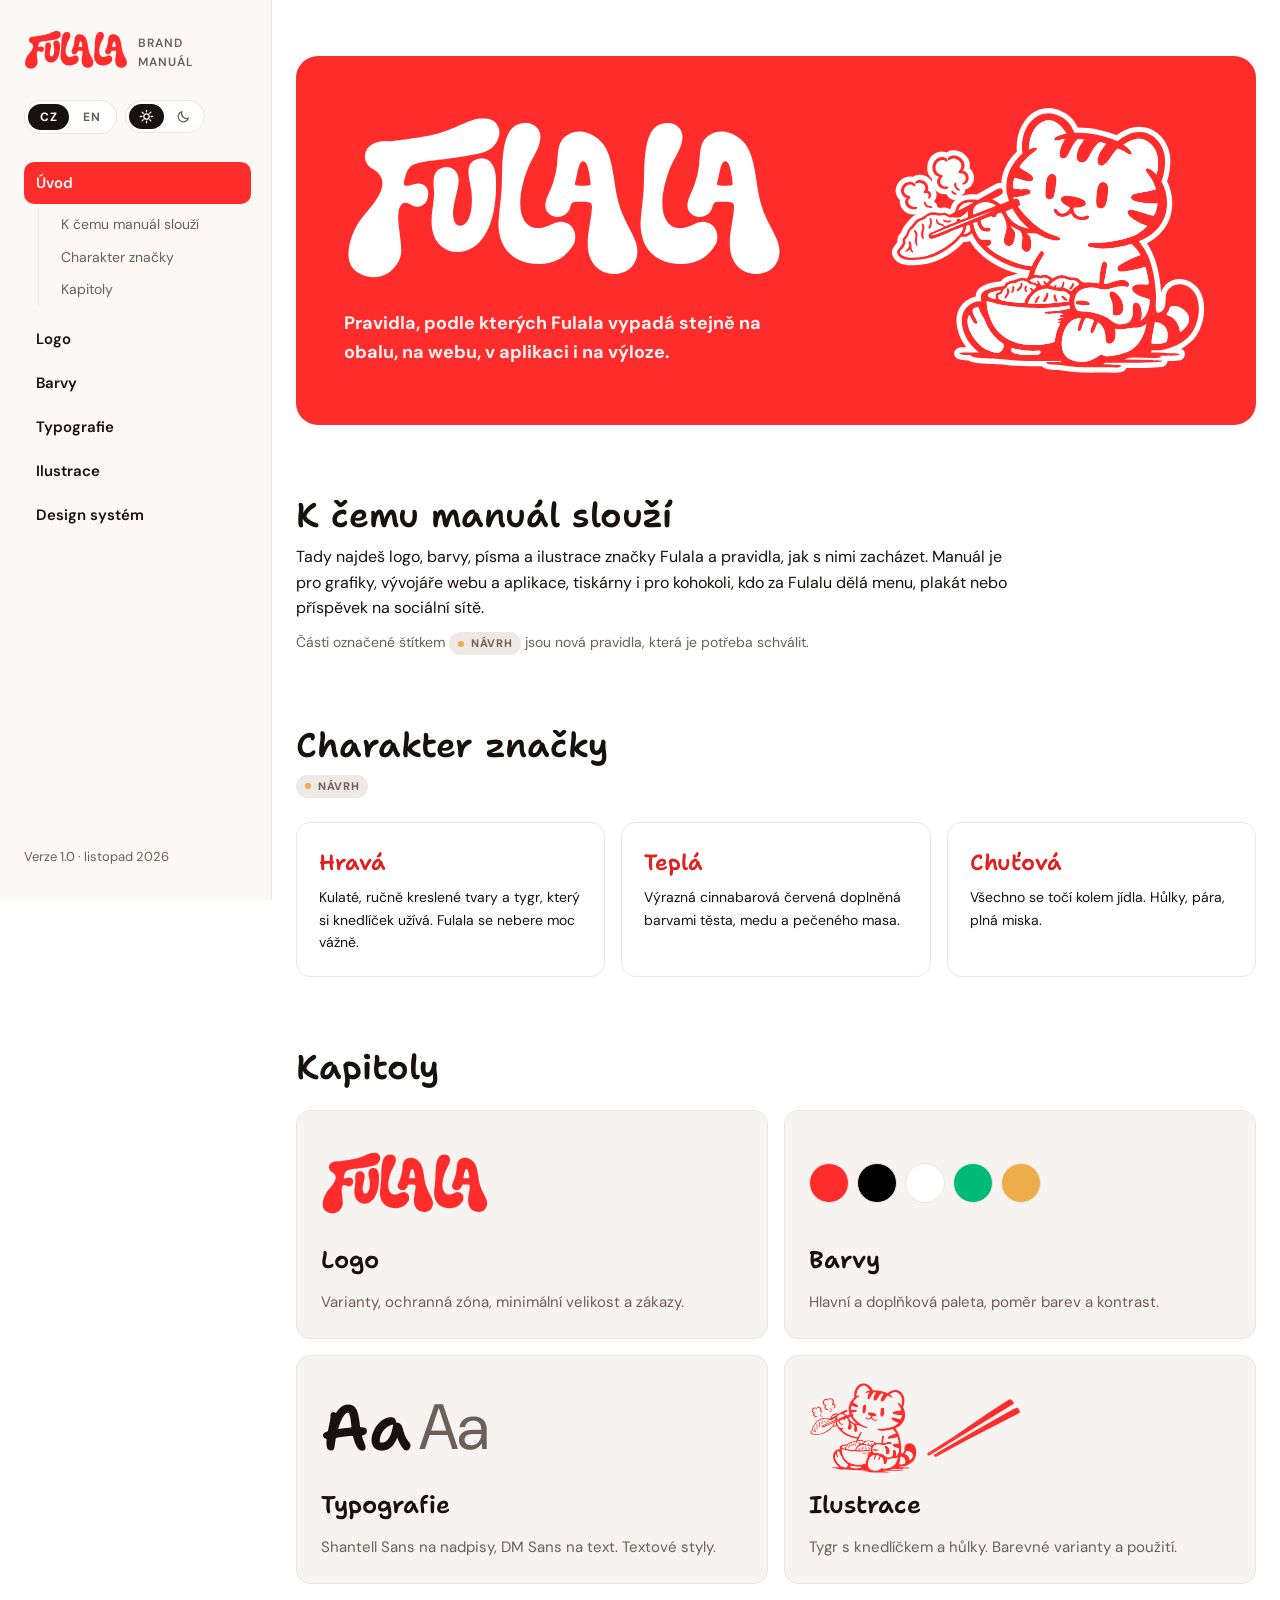
==== index.html @ bf00e76a "Add tiger behind a wall illustration - Illustrations: new "Tygr za zdí" / "Tiger behind a wall" sect" ====
<!doctype html>
<html lang="cs"><head><meta charset="utf-8"><meta name="viewport" content="width=device-width,initial-scale=1,viewport-fit=cover">
<title>Fulala Brand Guidelines</title>
<script>try{var th=localStorage.getItem("fulala-theme");if(th==="light"||th==="dark")document.documentElement.setAttribute("data-theme",th)}catch(_){}</script>
<link rel="icon" href="files/symbol/favicon.ico" sizes="48x48">
<link rel="icon" href="files/symbol/icon.svg" type="image/svg+xml">
<link rel="apple-touch-icon" href="files/symbol/apple-touch-icon.png">
<link rel="preconnect" href="https://fonts.googleapis.com">
<link rel="preconnect" href="https://fonts.gstatic.com" crossorigin>
<link rel="stylesheet" href="https://fonts.googleapis.com/css2?family=DM+Sans:opsz,wght@9..40,400;9..40,500;9..40,600;9..40,700&family=Shantell+Sans:wght@400;600;700&display=swap">
<style>
body{margin:0}img{max-width:100%}[hidden]{display:none!important}

/* Layout: Portu-style manual. Sticky chapter sidebar on the left, one chapter per view (hash routed), anchored subsections, "next chapter" at the end. */
:root{
  --cinnabar:#ff2c2c; --black:#000000; --white:#ffffff;
  --green:#00bb77; --apricot:#ffdab9; --walnut:#61210f; --cornsilk:#f9edcc; --bronze:#edae49;
  --bg:#ffffff; --fg:#17110f; --muted:#6b5f5a; --line:#ece6e2; --panel:#f7f3f1; --panel-2:#efe9e5;
  --accent:#e11f1f; --side:#fbf8f6; --focus:#ff2c2c; --spy:#007f4f; --dlp:#000;
  --display:"Shantell Sans", "Comic Sans MS", system-ui, sans-serif;
  --body:"DM Sans", system-ui, -apple-system, "Segoe UI", sans-serif;
  --r:14px;
}
@media (prefers-color-scheme: dark){:root:not([data-theme="light"]){
  --bg:#141010; --fg:#f6efec; --muted:#ad9f99; --line:#2c2321; --panel:#1d1716; --panel-2:#271f1d; --accent:#ff5a52; --side:#181312; --spy:#00bb77; --dlp:#271f1d; color-scheme:dark}}
:root[data-theme="dark"]{--bg:#141010; --fg:#f6efec; --muted:#ad9f99; --line:#2c2321; --panel:#1d1716; --panel-2:#271f1d; --accent:#ff5a52; --side:#181312; --spy:#00bb77; --dlp:#271f1d; color-scheme:dark}

*{box-sizing:border-box}
body{background:var(--bg);color:var(--fg);font-family:var(--body);font-size:16px;line-height:1.6;-webkit-font-smoothing:antialiased}
a{color:inherit}
:focus-visible{outline:2px solid var(--focus);outline-offset:3px;border-radius:4px}
.sym{display:none}
.m{fill:currentColor}
.k{fill:var(--paper,#fff)}

.app{display:grid;grid-template-columns:272px minmax(0,1fr);min-height:100vh}
.side{position:sticky;top:env(safe-area-inset-top,0px);align-self:start;height:100vh;overflow-y:auto;background:var(--side);border-right:1px solid var(--line);padding-block:28px 32px;padding-left:max(24px,env(safe-area-inset-left,0px));padding-right:20px;display:flex;flex-direction:column;gap:28px}
.side .brand{display:flex;align-items:center;gap:10px;text-decoration:none;color:var(--cinnabar)}
.side .brand svg{width:104px;height:auto}
.side .brand span{font-size:12px;letter-spacing:.08em;text-transform:uppercase;color:var(--muted);font-weight:600;padding-top:6px}
.nav{display:flex;flex-direction:column;gap:2px;list-style:none;margin:0;padding:0}
.nav>li>a{display:flex;justify-content:space-between;align-items:center;padding:9px 12px;border-radius:10px;text-decoration:none;font-weight:600;font-size:15px}
.nav>li>a:hover{background:var(--panel-2)}
.nav>li>a[aria-current="page"]{background:var(--cinnabar);color:#fff}
.nav .sub{list-style:none;margin:4px 0 10px;padding:0 0 0 12px;display:none;flex-direction:column;border-left:1px solid var(--line);margin-left:14px}
.nav li.on .sub{display:flex}
.nav .sub a{display:block;padding:5px 10px;font-size:14px;color:var(--muted);text-decoration:none;border-radius:6px}
.nav .sub a:hover{color:var(--fg)}
/* scroll-spy: the subsection in view; Jungle green bar, darker green text for contrast on the light sidebar */
.nav .sub a{position:relative}
.nav .sub a.is-active{color:var(--spy);font-weight:600}
.nav .sub a.is-active::before{content:"";position:absolute;left:-13px;top:4px;bottom:4px;width:2px;border-radius:2px;background:var(--green)}
.nav .sub a[data-s$="zakazy"]{color:#e01b1b}
.nav .sub a[data-s$="zakazy"].is-active::before{background:#e01b1b}
.lang{display:inline-flex;align-self:flex-start;flex:none;border:1px solid var(--line);border-radius:999px;padding:3px;gap:2px;background:var(--bg)}
.lang button{font:700 12px/1 var(--body);letter-spacing:.06em;border:0;background:none;color:var(--muted);padding:7px 12px;border-radius:999px;cursor:pointer}
.lang button[aria-pressed="true"]{background:var(--fg);color:var(--bg)}
.toggles{display:flex;gap:8px;flex-wrap:wrap;align-self:flex-start;flex:none}
.lang.theme button{display:grid;place-items:center;padding:5px 10px}
.lang.theme svg{width:15px;height:15px;display:block}
.side-top,.side-panel{display:contents}
.menu-btn,.nav .chev{display:none}
.side .foot{margin-top:auto;font-size:13px;color:var(--muted)}

main{min-width:0;padding-block:56px 96px;padding-left:max(24px,env(safe-area-inset-left,0px));padding-right:max(24px,env(safe-area-inset-right,0px))}
.wrap{max-width:1040px;margin:0 auto;display:flex;flex-direction:column;gap:72px}
.chapter{display:none}
.chapter.on{display:flex;flex-direction:column;gap:72px}
.eyebrow{font-size:12px;font-weight:700;letter-spacing:.1em;text-transform:uppercase;color:var(--accent)}
h1,h2,h3{font-family:var(--display);font-weight:600;text-wrap:balance;margin:0;line-height:1.1}
h1{font-size:clamp(40px,6vw,64px)}
h2{font-size:clamp(26px,3.2vw,34px)}
h3{font-size:19px;font-family:var(--body);font-weight:700;line-height:1.3}
p{margin:0;max-width:66ch}
.rule{display:flex;flex-direction:column;gap:4px;max-width:66ch;padding:16px 20px;border-radius:var(--r);background:var(--panel);border-left:4px solid var(--cinnabar)}
.rule b{font-size:12px;letter-spacing:.06em;text-transform:uppercase;color:var(--accent)}
.lead{font-size:19px;color:var(--muted);max-width:60ch}
.head{display:flex;flex-direction:column;gap:16px}
section{display:flex;flex-direction:column;gap:24px;scroll-margin-top:24px}
section>.txt{display:flex;flex-direction:column;gap:10px}
.draft{display:inline-flex;align-self:flex-start;font-size:11px;font-weight:700;letter-spacing:.06em;text-transform:uppercase;padding:3px 9px;border-radius:99px;background:var(--panel-2);color:var(--muted)}
.draft::before{content:"";width:6px;height:6px;border-radius:50%;background:var(--bronze);margin-right:7px;align-self:center}
.muted{color:var(--muted)}
.small{font-size:14px}

/* tiles */
.grid{display:grid;gap:16px}
.g2{grid-template-columns:repeat(2,minmax(0,1fr))}
.g3{grid-template-columns:repeat(3,minmax(0,1fr))}
.g4{grid-template-columns:repeat(4,minmax(0,1fr))}
.tile{border-radius:var(--r);display:flex;align-items:center;justify-content:center;aspect-ratio:16/10;max-width:100%;padding:12%;position:relative;overflow:hidden}
.tile svg{width:100%;height:100%}
.tile.line{border:1px solid var(--line)}
.tdl{position:absolute;top:16px;right:16px;display:flex;gap:8px;opacity:0;transform:translateY(-4px);transition:opacity .2s ease-out,transform .2s ease-out}
.tile:hover .tdl,.tdl:focus-within{opacity:1;transform:none}
.tdl a{display:inline-flex;align-items:center;gap:6px;height:36px;padding:0 14px;border-radius:999px;font:600 13px/1 var(--body);text-decoration:none;background:#fff;color:#17110f;box-shadow:0 0 0 1px rgba(16,16,16,.12);transition:background-color .15s ease-out}
.tdl a:hover{background:#f7f3f1}
.tdl svg{width:16px;height:16px}
@media (hover:none){.tdl{opacity:1;transform:none}}
.cap{display:flex;flex-direction:column;gap:2px;font-size:14px}
.cap b{font-weight:700}
.fig{display:flex;flex-direction:column;gap:12px;min-width:0}
.bg-white{background:#fff;color:var(--cinnabar)}
.bg-cin{background:var(--cinnabar);color:#fff;--paper:var(--cinnabar)}
.bg-black{background:#000;color:#fff}

/* variant picker */
.pk{display:grid;grid-template-columns:minmax(0,1fr) minmax(0,2fr);gap:16px}
.pk-panel{background:var(--panel);border-radius:var(--r);padding:28px;display:flex;flex-direction:column;gap:24px}
.pk-g{display:flex;flex-direction:column;gap:10px}
.pk-lab{font-size:14px;font-weight:600}
.pk-hex{display:flex;gap:10px;align-items:stretch}
.pk-code{flex:1;min-width:0;display:flex;align-items:center;padding:12px 16px;border-radius:10px;background:var(--panel-2);font-size:16px;font-variant-numeric:tabular-nums;letter-spacing:.02em}
.pk-prev{flex:none;width:50px;border-radius:10px;border:5px solid var(--bg);box-shadow:0 0 0 1px var(--line)}
.pk-sw{display:flex;gap:12px}
.pk-sw button{width:44px;height:44px;border-radius:50%;border:1px solid var(--line);cursor:pointer;padding:0}
.pk-sw button[aria-checked="true"]{outline:2px solid var(--fg);outline-offset:3px}
.pk-seg{display:inline-flex;align-self:flex-start;border:1px solid var(--line);border-radius:999px;padding:3px;gap:2px;background:var(--bg)}
.pk-seg button{font:600 14px/1 var(--body);border:0;background:none;color:var(--muted);padding:9px 16px;border-radius:999px;cursor:pointer}
.pk-seg button[aria-checked="true"]{background:var(--fg);color:var(--bg)}
.pk-res{display:flex;flex-direction:column;gap:4px;margin-top:auto}
.pk-name{font-size:20px;font-weight:700;line-height:1.3}
.pk-stage{border-radius:var(--r);border:1px solid var(--line);display:flex;align-items:center;justify-content:center;aspect-ratio:16/10;padding:12%;transition:background-color .2s ease,color .2s ease}
.pk-stage svg{width:100%;height:100%}
@media (max-width:900px){.pk{grid-template-columns:minmax(0,1fr)}}

/* download panel */
.dlp{background:var(--dlp);color:#fff;border-radius:22px;padding:clamp(28px,4vw,56px);display:grid;grid-template-columns:repeat(auto-fit,minmax(260px,1fr));gap:40px;border:1px solid var(--line)}
.dlp h3{font-family:var(--display);font-weight:600;font-size:26px;margin:0}
.dlp .prof{display:flex;flex-direction:column;gap:2px;margin:6px 0 16px;font-size:13px;color:rgba(255,255,255,.7)}
.dlp .prof b{color:#fff;font-weight:700;letter-spacing:.04em}
.dlp ul{list-style:none;margin:0;padding:0}
.dlp li{border-top:1px solid rgba(255,255,255,.15)}
.dlp a{display:flex;align-items:center;gap:12px;padding:14px 0;color:#fff;text-decoration:none;font-size:16px;line-height:1.4}
.dlp a:hover{color:#ff6b63}
.dlp .name{flex:1;min-width:0;display:flex;flex-direction:column;gap:2px}
.dlp .name small{font-size:13px;color:rgba(255,255,255,.7)}
.dlp .meta{font-size:13px;color:rgba(255,255,255,.7);white-space:nowrap}
.dlp svg{width:20px;height:20px;flex:none}

/* hero */
.hero{border-radius:22px;background:var(--cinnabar);color:#fff;display:grid;grid-template-columns:minmax(0,1.2fr) minmax(0,1fr);align-items:center;gap:24px;padding:48px;--paper:var(--cinnabar);overflow:hidden}
.hero .logo{width:100%;max-width:440px}
.hero .tiger{width:100%;max-width:320px;justify-self:end}
.hero p{font-size:18px;font-weight:700;margin-top:20px;max-width:34ch;opacity:.95}
.cards{display:grid;grid-template-columns:repeat(2,minmax(0,1fr));gap:16px}
.card{display:flex;flex-direction:column;gap:14px;text-decoration:none;padding:24px;border-radius:var(--r);background:var(--panel);border:1px solid var(--line);transition:transform .15s ease,border-color .15s ease}
.card:hover{transform:translateY(-2px);border-color:var(--cinnabar)}
.card .prev{height:96px;display:flex;align-items:center;gap:8px}
.card h3{font-family:var(--display);font-weight:600;font-size:24px}
.card p{color:var(--muted);font-size:15px}
.dots{display:flex;gap:6px}
.dots i{width:40px;height:40px;border-radius:50%;display:block;border:1px solid var(--line)}
.values{display:grid;grid-template-columns:repeat(3,minmax(0,1fr));gap:16px}
.value{padding:22px;border-radius:var(--r);border:1px solid var(--line);display:flex;flex-direction:column;gap:6px}
.value b{font-family:var(--display);font-size:22px;font-weight:600;color:var(--accent)}

/* clear zone */
.cz{background:var(--panel);border-radius:var(--r);padding:56px 24px;display:grid;place-items:center;container-type:inline-size}
/* clear zone as a 3x3 grid: x = half the logo height (artwork 1171.744 x 431.922) */
.cs{--w:min(420px,calc((100cqw - 4px)/1.36862));--x:calc(var(--w)*.18431);--ln:color-mix(in srgb,var(--cinnabar) 35%,var(--bg));display:inline-grid;grid-template-columns:var(--x) auto var(--x);grid-template-rows:var(--x) auto var(--x);gap:1px;background:var(--ln);border:1px solid var(--ln)}
.cs-c{position:relative;background:var(--bg);display:flex;align-items:center;justify-content:center}
.cs-k{background:color-mix(in srgb,var(--cinnabar) 8%,var(--bg))}
.cs-c b{font-size:11px;font-weight:600;color:var(--cinnabar)}
.cs-logo{color:var(--cinnabar)}
.cs-logo svg{width:var(--w);height:auto;display:block}
.cs-dim{position:absolute;top:0;bottom:0;right:30%;border-left:1px solid var(--ln);display:flex;align-items:center}
.cs-dim::before,.cs-dim::after{content:"";position:absolute;left:-4px;width:7px;border-top:1px solid var(--ln)}
.cs-dim::before{top:0}.cs-dim::after{bottom:0}
.cs-dim b{position:absolute;right:6px}
.specs{display:grid;grid-template-columns:repeat(2,minmax(0,1fr));gap:16px}
.spec{padding:20px;border-radius:var(--r);background:var(--panel);display:flex;flex-direction:column;gap:4px}
.spec .n{font-family:var(--display);font-size:30px;font-weight:600}
.tile.sq{aspect-ratio:1;padding:22%}
.sym-use{display:grid;grid-template-columns:repeat(2,minmax(0,1fr));gap:16px}
.appicon{width:96px;height:96px;border-radius:22px;background:var(--cinnabar);color:#fff;--paper:var(--cinnabar);display:grid;place-items:center;padding:14px;box-shadow:0 6px 16px rgba(0,0,0,.12)}
.appicon svg,.fav svg{width:100%;height:100%;display:block}
.tab{display:inline-flex;align-items:center;gap:8px;padding:8px 14px 8px 10px;border-radius:10px 10px 0 0;background:var(--panel-2);font-size:13px;font-weight:600}
.fav{width:16px;height:16px;display:block}
.spec .smp{height:120px;margin-bottom:12px;border-radius:10px;background:var(--bg);display:grid;place-items:center;color:var(--cinnabar)}
.spec .smp svg{display:block;height:auto}

/* table */
.tablewrap{overflow-x:auto;border:1px solid var(--line);border-radius:var(--r)}
table{border-collapse:collapse;width:100%;font-size:15px;min-width:560px}
th,td{text-align:left;padding:12px 16px;border-bottom:1px solid var(--line);vertical-align:middle}
th{font-size:12px;letter-spacing:.06em;text-transform:uppercase;color:var(--muted);font-weight:700;background:var(--panel)}
tr:last-child td{border-bottom:0}
.chip{display:inline-flex;align-items:center;gap:8px}
.chip i{width:18px;height:18px;border-radius:5px;border:1px solid var(--line);display:inline-block}

/* don'ts */
.dont .tile{background:var(--panel)}
/* don't examples are crossed out with a diagonal line */
.grid.dont .tile::after{content:"";position:absolute;inset:0;pointer-events:none;background:linear-gradient(to top right,transparent calc(50% - 1.5px),#e01b1b calc(50% - 1.5px),#e01b1b calc(50% + 1.5px),transparent calc(50% + 1.5px))}
.dont .x,.do .x{display:flex;gap:8px;align-items:flex-start;font-size:14px}
.dont .x::before,.do .x::before{content:"✕";flex:none;width:20px;height:20px;border-radius:50%;background:var(--cinnabar);color:#fff;font-size:11px;font-weight:700;display:grid;place-items:center;margin-top:1px}
.do .x::before{content:"✓";background:var(--green)}

/* colours */
.sw{border-radius:var(--r);overflow:hidden;border:1px solid var(--line);display:flex;flex-direction:column;min-width:0}
.sw .c{aspect-ratio:4/3;max-width:100%;display:flex;align-items:flex-end;padding:16px;font-family:var(--display);font-weight:600;font-size:22px}
.sw.big .c{aspect-ratio:16/11;font-size:30px}
.sw .meta{padding:14px 16px;display:flex;flex-direction:column;gap:6px;font-size:13px;font-variant-numeric:tabular-nums;background:var(--bg)}
.sw .row{display:flex;justify-content:space-between;gap:8px;align-items:center}
.sw .row span:first-child{color:var(--muted);font-weight:600;letter-spacing:.04em}
.copy{font:inherit;font-weight:600;background:none;border:0;color:var(--fg);cursor:pointer;padding:2px 6px;margin-right:-6px;border-radius:6px}
.copy:hover{background:var(--panel-2)}
.copy.ok{color:var(--green)}
.warn{font-size:12px;color:var(--muted);line-height:1.4}
.ratio{display:flex;height:72px;border-radius:var(--r);overflow:hidden;border:1px solid var(--line)}
.ratio div{display:flex;align-items:flex-end;padding:10px 12px;font-size:13px;font-weight:700;min-width:0}
.cm{display:grid;grid-template-columns:repeat(4,minmax(0,1fr));gap:12px}
.pair{border-radius:12px;padding:16px;display:flex;flex-direction:column;gap:6px;min-width:0;border:1px solid var(--line)}
.pair .aa{font-family:var(--display);font-weight:600;font-size:28px;line-height:1}
.pair .r{font-size:12px;font-weight:700;font-variant-numeric:tabular-nums;opacity:.85}

/* typography */
.spec-type{border-radius:var(--r);border:1px solid var(--line);padding:32px;display:grid;grid-template-columns:minmax(0,1fr) minmax(0,1.1fr);gap:32px;align-items:center}
.spec-type .big{font-size:clamp(88px,12vw,150px);line-height:.9}
.spec-type .abc{font-size:20px;line-height:1.5;word-break:break-word;color:var(--muted)}
.weights{display:flex;flex-wrap:wrap;gap:10px 28px;font-size:22px}
.scale{display:flex;flex-direction:column;border:1px solid var(--line);border-radius:var(--r);overflow:hidden}
.scale .r{display:grid;grid-template-columns:150px minmax(0,1fr);gap:20px;padding:18px 20px;border-bottom:1px solid var(--line);align-items:baseline}
.scale .r:last-child{border-bottom:0}
.scale .lab{font-size:12px;color:var(--muted);display:flex;flex-direction:column;gap:2px;font-variant-numeric:tabular-nums}
.scale .lab b{color:var(--fg);font-size:13px}
.scale .s{min-width:0;overflow-wrap:anywhere}

/* downloads */

.next{display:flex;justify-content:flex-end;border-top:1px solid var(--line);padding-top:28px}
.next a{display:flex;flex-direction:column;align-items:flex-end;text-decoration:none;gap:2px}
.next a span{font-size:13px;color:var(--muted)}
.next a b{font-family:var(--display);font-size:28px;font-weight:600;color:var(--accent)}

@media (max-width:900px){
  .app{grid-template-columns:minmax(0,1fr)}
  /* mobile: logo + menu button, the menu opens as a full-screen panel */
  .side{position:sticky;top:env(safe-area-inset-top,0px);z-index:20;height:auto;display:block;padding:0;border-right:0;border-bottom:1px solid var(--line);overflow:visible}
  .side-top{display:flex;align-items:center;justify-content:space-between;gap:16px;padding-block:10px;padding-left:max(16px,env(safe-area-inset-left,0px));padding-right:max(16px,env(safe-area-inset-right,0px))}
  .side .brand svg{width:84px}.side .brand span{display:none}
  .menu-btn{display:grid;place-items:center;width:44px;height:44px;border-radius:12px;border:1px solid var(--line);background:var(--bg);color:var(--fg);cursor:pointer;padding:0}
  .menu-btn svg{width:24px;height:24px}
  .menu-btn .i-close,.menu-btn[aria-expanded="true"] .i-open{display:none}
  .menu-btn[aria-expanded="true"] .i-close{display:block}
  .side-panel{display:none}
  .side.open{position:fixed;inset:0;display:flex;flex-direction:column;background:var(--bg);border-bottom:0}
  .side.open .side-panel{display:flex;flex-direction:column;flex:1;overflow-y:auto;border-top:1px solid var(--line);padding:16px max(16px,env(safe-area-inset-right,0px)) calc(32px + env(safe-area-inset-bottom,0px)) max(16px,env(safe-area-inset-left,0px));gap:0}
  .side-panel .nav{order:1}
  .side-panel .toggles{order:2;margin-top:32px}
  .side-panel .foot{order:3;margin-top:20px}
  .nav>li{display:grid;grid-template-columns:minmax(0,1fr) auto;align-items:center}
  .nav>li>a{font-size:20px;padding:14px 0;border-radius:0}
  .nav>li>a:hover{background:none}
  .nav>li>a[aria-current="page"]{background:none;color:var(--accent)}
  .nav .chev{display:grid;place-items:center;width:44px;height:44px;border:0;background:none;color:var(--fg);cursor:pointer;padding:0}
  .nav .chev svg{width:20px;height:20px;transition:transform .2s ease}
  .nav .chev[aria-expanded="true"] svg{transform:rotate(180deg)}
  .nav .sub,.nav li.on .sub{display:none;grid-column:1/-1;margin:0 0 10px 14px}
  .nav li.exp .sub{display:flex}
  .nav .sub a{font-size:17px;padding:9px 10px}
  body.menu-open{overflow:hidden}
  section{scroll-margin-top:84px}
  body::before{content:"";position:fixed;inset:0 0 auto;height:env(safe-area-inset-top,0px);z-index:10;background:var(--side)}
  main{padding-block:32px 72px;padding-left:max(16px,env(safe-area-inset-left,0px));padding-right:max(16px,env(safe-area-inset-right,0px))}
  .hero{grid-template-columns:minmax(0,1fr);padding:32px}
  .hero .tiger{justify-self:start;max-width:220px}
  .g4,.cm{grid-template-columns:repeat(2,minmax(0,1fr))}
  .g3,.values{grid-template-columns:minmax(0,1fr)}
  .spec-type{grid-template-columns:minmax(0,1fr)}
}
@media (max-width:560px){
  .g2,.cards,.specs,.sym-use{grid-template-columns:minmax(0,1fr)}
  .scale .r{grid-template-columns:minmax(0,1fr);gap:6px}
}
/* design system */
:root{--ds-shadow-sm:0 1px 2px rgba(23,17,15,.08),0 2px 6px rgba(23,17,15,.06);--ds-shadow-md:0 6px 20px rgba(23,17,15,.12);--ds-shadow-pop:4px 4px 0 #000}
:root[data-theme="dark"]{--ds-shadow-sm:0 1px 2px rgba(0,0,0,.5);--ds-shadow-md:0 6px 20px rgba(0,0,0,.6);--ds-shadow-pop:4px 4px 0 #000}
@media (prefers-color-scheme: dark){:root:not([data-theme="light"]){--ds-shadow-sm:0 1px 2px rgba(0,0,0,.5);--ds-shadow-md:0 6px 20px rgba(0,0,0,.6)}}
.demo{display:flex;flex-wrap:wrap;gap:12px;align-items:center;padding:24px;border-radius:var(--r);background:var(--panel)}
.demo.bg-cin{background:var(--cinnabar)}
.fb{font:700 17px/1 var(--body);height:52px;padding:0 26px;border-radius:999px;border:2px solid transparent;cursor:pointer;transition:transform .12s ease,box-shadow .12s ease}
.fb-sm{height:40px;padding:0 18px;font-size:15px}
.fb-primary{background:var(--cinnabar);color:#fff;border-color:#000;box-shadow:3px 3px 0 #000}
.fb-primary:hover{transform:translate(-1px,-1px);box-shadow:4px 4px 0 #000}
.fb-primary:active{transform:translate(2px,2px);box-shadow:1px 1px 0 #000}
.fb-secondary{background:var(--bg);color:var(--fg);border-color:var(--fg)}
.fb-ghost{background:none;color:var(--fg)}
.fb-ghost:hover{text-decoration:underline}
.fb-inverse{background:#fff;color:#e01b1b;border-color:#000;box-shadow:3px 3px 0 #000}
.fb-inverse-outline{background:none;color:#fff;border-color:#fff}
.fb[disabled]{background:var(--panel-2);color:var(--muted);border-color:transparent;box-shadow:none;cursor:not-allowed;transform:none}
.ff{display:flex;flex-direction:column;gap:6px;min-width:0}
.ff-l{font-weight:600;font-size:14px}
.ff-i{font:400 16px var(--body);height:48px;padding:0 16px;border-radius:12px;border:2px solid var(--line);background:var(--bg);color:var(--fg);width:100%}
.ff-i:focus{outline:none;border-color:var(--cinnabar);box-shadow:0 0 0 4px color-mix(in srgb,var(--cinnabar) 22%,transparent)}
.ff-h{font-size:13px;color:var(--muted)}
.ff.err .ff-i{border-color:var(--cinnabar)}
.ff.err .ff-h{color:var(--accent);font-weight:600}
.tag{display:inline-flex;align-items:center;height:28px;padding:0 12px;border-radius:999px;font:500 13px/1 var(--body);letter-spacing:.02em}
.space{display:flex;flex-direction:column;gap:6px;margin-top:8px}
.space .s{display:flex;align-items:center;gap:12px;font-size:13px;font-variant-numeric:tabular-nums}
.space .s i{height:12px;background:var(--cinnabar);border-radius:3px;display:block}
.space .s span{width:84px;color:var(--muted)}
.radii{display:flex;flex-wrap:wrap;gap:14px;margin-top:8px}
.radii div{display:flex;flex-direction:column;align-items:center;gap:6px;font-size:12px;color:var(--muted)}
.radii i{width:56px;height:56px;background:var(--cornsilk);border:2px solid var(--walnut);display:block}
.shadow-demo{padding:22px;border-radius:var(--r);background:var(--bg);display:flex;flex-direction:column;gap:4px;border:1px solid var(--line)}
.dish{border-radius:20px;overflow:hidden;background:var(--bg);border:1px solid var(--line);box-shadow:var(--ds-shadow-sm);display:flex;flex-direction:column;min-width:0}
.dish-img{aspect-ratio:4/3;max-width:100%;display:grid;place-items:center;padding:18px}
.dish-img svg{height:100%;width:auto;max-width:100%}
.dish-b{padding:18px;display:flex;flex-direction:column;gap:8px}
.dish-t{font-family:var(--display);font-weight:600;font-size:22px}
.dish-f{display:flex;justify-content:space-between;align-items:center;margin-top:6px}
.price{font-weight:700;font-size:18px;font-variant-numeric:tabular-nums}

@media (prefers-reduced-motion:reduce){*{transition:none!important}}
</style>
</head><body>

<svg class="sym" aria-hidden="true">
<symbol id="logo" viewBox="362 312 1196 456"><path fill-rule="nonzero" class="m" d="M 509.289062 714.492188 C 471.714844 780.839844 391.464844 756.933594 377.714844 716.621094 C 365.921875 682.050781 385.355469 629.105469 404.898438 601.898438 C 424.90625 574.042969 476.605469 526.894531 464.632812 488.910156 C 460.285156 475.113281 450.164062 468.363281 450.164062 468.363281 C 442.128906 461.347656 435.742188 460.339844 428.671875 452.339844 C 423.320312 446.289062 420.796875 439.871094 419.535156 435.804688 C 419.3125 434.6875 419.09375 433.585938 418.871094 432.472656 C 418.058594 422.566406 420.433594 415.695312 422.398438 411.652344 C 430.804688 394.367188 453.347656 384.300781 479.984375 385.820312 C 485.398438 386.132812 490.832031 386.046875 496.21875 385.410156 C 537.054688 380.597656 591.75 372.105469 606.582031 367.9375 C 689.09375 344.757812 704.039062 320.214844 747.933594 324.539062 C 760.964844 325.820312 773.304688 331.011719 780.660156 345.769531 C 789.511719 363.523438 781.9375 384.351562 769.824219 398.0625 C 752.625 417.539062 724.507812 420.175781 676.5625 428.902344 C 640.050781 435.550781 598.921875 436.921875 563.792969 445.046875 C 539.324219 450.707031 533.914062 462.152344 527.917969 485.109375 C 526.5625 490.300781 521.117188 505.019531 528.351562 507.097656 C 534.367188 508.828125 551.421875 501.949219 559.128906 501.324219 C 587.65625 499.019531 596.964844 522.554688 587.375 546.542969 C 585.332031 551.652344 582.394531 554.628906 581.632812 555.429688 C 575.242188 562.117188 566.320312 563.808594 566.320312 563.808594 C 565.214844 564.027344 563.792969 564.238281 562.113281 564.316406 C 559.613281 564.429688 557.125 564.109375 554.699219 563.476562 C 551.359375 562.609375 548.191406 561.203125 545.28125 559.347656 C 539.167969 555.449219 530.382812 551.378906 523.113281 554.433594 C 511.421875 559.34375 508.726562 579.828125 509.605469 600.753906 C 510.46875 621.289062 513.6875 629.261719 516.726562 667.621094 C 517.175781 673.277344 517.527344 677.945312 517.640625 681.078125 C 518.027344 691.699219 514.871094 704.636719 509.289062 714.492188 "/><path fill-rule="nonzero" class="m" d="M 1031.703125 504.066406 C 1033.476562 502.367188 1030.367188 484.777344 1029.773438 480.996094 C 1028.300781 471.621094 1025 449.121094 1017.871094 442.941406 C 1010.296875 436.378906 1004.652344 443.90625 1001.917969 450.820312 C 995.8125 466.292969 994.195312 486.230469 989.375 502.34375 C 990.492188 505.25 992.554688 505.980469 995.445312 506.324219 C 1002.046875 507.109375 1017.71875 506.984375 1024.449219 506.3125 C 1026.066406 506.148438 1030.695312 505.03125 1031.703125 504.066406 M 1107.417969 746.054688 C 1099.253906 747.113281 1076.191406 748.992188 1055.722656 734.738281 C 1038.320312 722.617188 1031.890625 705.140625 1029.921875 699.632812 C 1015.378906 659.007812 1033.90625 608.304688 1035.921875 566.738281 C 1036.449219 555.898438 1033.828125 552.417969 1022.433594 551.273438 C 1016.660156 550.695312 989.300781 550.367188 984.917969 551.707031 C 978.695312 553.609375 977.632812 565.324219 975.152344 570.921875 C 966.09375 591.359375 938.578125 598.269531 920.988281 584.753906 C 895.613281 565.261719 917.648438 533.003906 926.027344 510.820312 C 932.914062 492.566406 938.398438 471.101562 940.875 451.734375 C 945.105469 418.605469 939.105469 382.269531 975.429688 365.398438 C 1011.679688 348.5625 1054.53125 371.136719 1072.910156 403.40625 C 1073.695312 404.785156 1075.117188 407.765625 1075.910156 409.398438 C 1096.457031 451.738281 1095.367188 511.601562 1109.621094 558.019531 C 1129.617188 623.144531 1165.703125 653.269531 1158.734375 695.5 C 1157.855469 700.816406 1155.605469 714.457031 1144.890625 726.617188 C 1132.058594 741.175781 1114.75 744.921875 1107.417969 746.054688 "/><path fill-rule="nonzero" class="m" d="M 782.46875 597.347656 C 784.488281 570.367188 788.714844 543.136719 790.453125 515.914062 C 793.265625 471.890625 787.507812 385.414062 817.480469 352.117188 C 835.605469 331.980469 873.828125 329.445312 889.425781 353.058594 C 910.144531 384.4375 875.199219 427.070312 862.949219 456.515625 C 846.992188 494.863281 828.847656 564.601562 852.394531 601.867188 C 864.605469 621.191406 884.929688 625.320312 906.171875 619.609375 C 928.660156 613.5625 944.109375 596.394531 969.101562 609.285156 C 969.863281 609.679688 977.628906 613.8125 983.113281 621.007812 C 992.820312 633.742188 990.882812 650.191406 989.289062 657.707031 C 988.78125 660.078125 987.976562 662.363281 986.882812 664.53125 C 986.398438 665.484375 985.847656 666.539062 985.226562 667.664062 C 971.539062 692.464844 950.546875 704.726562 945.042969 707.414062 C 918.785156 720.234375 893.011719 723.15625 862.210938 716.933594 C 813.921875 707.179688 787.101562 671.316406 782.46875 624.320312 C 781.53125 614.8125 781.753906 606.894531 782.46875 597.347656 "/><path fill-rule="nonzero" class="m" d="M 1417.960938 504.066406 C 1419.734375 502.367188 1416.625 484.777344 1416.03125 480.996094 C 1414.5625 471.621094 1411.257812 449.121094 1404.128906 442.941406 C 1396.554688 436.378906 1390.910156 443.90625 1388.175781 450.820312 C 1382.070312 466.292969 1380.453125 486.230469 1375.632812 502.34375 C 1376.75 505.25 1378.8125 505.980469 1381.703125 506.324219 C 1388.304688 507.109375 1403.976562 506.984375 1410.707031 506.3125 C 1412.324219 506.148438 1416.953125 505.03125 1417.960938 504.066406 M 1493.675781 746.054688 C 1485.511719 747.113281 1462.449219 748.992188 1441.980469 734.738281 C 1424.578125 722.617188 1418.152344 705.140625 1416.179688 699.632812 C 1401.636719 659.007812 1420.164062 608.304688 1422.179688 566.738281 C 1422.707031 555.898438 1420.085938 552.417969 1408.691406 551.273438 C 1402.917969 550.695312 1375.558594 550.367188 1371.175781 551.707031 C 1364.953125 553.609375 1363.890625 565.324219 1361.410156 570.921875 C 1352.355469 591.359375 1324.835938 598.269531 1307.242188 584.753906 C 1281.871094 565.261719 1303.90625 533.003906 1312.285156 510.820312 C 1319.171875 492.566406 1324.65625 471.101562 1327.132812 451.734375 C 1331.363281 418.605469 1325.363281 382.269531 1361.691406 365.398438 C 1397.941406 348.5625 1440.789062 371.136719 1459.167969 403.40625 C 1459.953125 404.785156 1461.375 407.765625 1462.167969 409.398438 C 1482.714844 451.738281 1481.625 511.601562 1495.878906 558.019531 C 1515.875 623.144531 1551.960938 653.269531 1544.992188 695.5 C 1544.113281 700.816406 1541.863281 714.457031 1531.148438 726.617188 C 1518.316406 741.175781 1501.007812 744.921875 1493.675781 746.054688 "/><path fill-rule="nonzero" class="m" d="M 1168.726562 597.347656 C 1170.746094 570.367188 1174.972656 543.136719 1176.710938 515.914062 C 1179.523438 471.890625 1173.765625 385.414062 1203.738281 352.117188 C 1221.863281 331.980469 1260.085938 329.445312 1275.683594 353.058594 C 1296.402344 384.4375 1261.457031 427.070312 1249.207031 456.515625 C 1233.25 494.863281 1215.105469 564.601562 1238.652344 601.867188 C 1250.863281 621.191406 1271.1875 625.320312 1292.429688 619.609375 C 1314.917969 613.5625 1330.367188 596.394531 1355.359375 609.285156 C 1356.121094 609.679688 1363.886719 613.8125 1369.371094 621.007812 C 1379.078125 633.742188 1377.140625 650.191406 1375.546875 657.707031 C 1375.042969 660.078125 1374.234375 662.363281 1373.140625 664.53125 C 1372.65625 665.484375 1372.105469 666.539062 1371.484375 667.664062 C 1357.796875 692.464844 1336.804688 704.726562 1331.300781 707.414062 C 1305.046875 720.234375 1279.269531 723.15625 1248.46875 716.933594 C 1200.179688 707.179688 1173.359375 671.316406 1168.726562 624.320312 C 1167.789062 614.8125 1168.011719 606.894531 1168.726562 597.347656 "/><path fill-rule="nonzero" class="m" d="M 725.882812 664.535156 C 679.917969 705.726562 613.84375 689.230469 601.902344 626.371094 C 595.882812 594.667969 604.792969 566 606.574219 534.769531 C 608.078125 508.371094 595.316406 467.324219 629.550781 457.832031 C 653.25 451.265625 672.964844 466.691406 673.554688 490.859375 C 674.367188 524.035156 648.878906 571.617188 662.257812 603.996094 C 668.988281 620.285156 685.820312 618.023438 695.5 605.683594 C 710.675781 586.339844 710.765625 546.359375 708.511719 522.792969 C 705.75 493.957031 683.988281 445.496094 724.683594 434.054688 C 757.363281 424.867188 772.527344 452.710938 774.464844 480.839844 C 778.351562 537.265625 770.25 624.773438 725.882812 664.535156 "/></symbol>
<symbol id="tiger" viewBox="471 119 940 796"><path fill-rule="nonzero" class="m" d="M 1239.328125 770.960938 C 1233.269531 806.402344 1216.4375 839.460938 1182.386719 855.003906 C 1165.519531 862.710938 1131.429688 870.664062 1113.316406 867.761719 C 1108.117188 866.933594 1109.027344 862.484375 1100.496094 864.0625 C 1095.929688 864.914062 1095.65625 867.351562 1092.6875 869.234375 C 1070.449219 883.324219 1051.21875 889.332031 1024.808594 883.3125 C 1002.699219 878.28125 988.066406 867.382812 984.097656 844.09375 C 978.117188 809.050781 996.1875 750.382812 1039.976562 752.882812 C 1040.417969 752.914062 1040.71875 753.332031 1040.609375 753.742188 C 1038.308594 762.472656 1028.167969 783.074219 1032.726562 790.222656 C 1034.019531 792.242188 1037.328125 792.011719 1039.1875 790.792969 C 1044.335938 787.433594 1048.417969 758.582031 1056.488281 752.59375 C 1056.65625 752.460938 1056.867188 752.433594 1057.066406 752.492188 C 1061.308594 753.652344 1065.746094 754.042969 1069.996094 755.222656 C 1073.097656 756.082031 1080.058594 757.234375 1079.628906 761.164062 C 1078.867188 768.042969 1070.976562 779.863281 1069.878906 788.472656 C 1068.449219 799.652344 1075.398438 801.78125 1080.988281 792.601562 C 1083.136719 789.0625 1089.667969 768.34375 1092.777344 766.132812 C 1093.007812 765.960938 1093.328125 765.972656 1093.566406 766.144531 C 1106.386719 775.371094 1111.976562 786.082031 1114.488281 801.652344 C 1116.066406 811.472656 1113.316406 833.402344 1128.789062 830.441406 C 1148.917969 826.582031 1147.367188 801.511719 1144.90625 785.894531 C 1144.828125 785.414062 1145.257812 785.03125 1145.726562 785.144531 C 1163.878906 789.292969 1181.15625 783.871094 1199.21875 781.914062 C 1203.648438 781.433594 1208.488281 782.253906 1213.066406 781.78125 C 1222.457031 780.8125 1231.386719 776.691406 1238.199219 770.351562 C 1238.679688 769.914062 1239.4375 770.324219 1239.328125 770.960938 M 970.976562 756.363281 C 970.9375 756.460938 970.929688 756.5625 970.929688 756.671875 C 970.976562 761.324219 975.796875 760.152344 979.398438 760.113281 C 980.128906 760.101562 980.335938 761.101562 979.679688 761.402344 L 971.269531 765.242188 C 970.988281 765.371094 970.835938 765.671875 970.878906 765.984375 C 971.367188 769.363281 978.507812 767.863281 977.808594 770.363281 C 977.039062 773.121094 973.148438 777.8125 971.679688 781.222656 C 965.527344 795.433594 963.636719 809.09375 960.929688 824.164062 C 960.898438 824.3125 960.835938 824.453125 960.71875 824.542969 C 957.296875 827.433594 931.457031 832.121094 926.257812 832.734375 C 851.949219 841.453125 784.226562 818.761719 761.488281 741.941406 C 757.6875 729.101562 754.648438 715.242188 754.976562 701.800781 C 754.988281 701.371094 755.386719 701.0625 755.808594 701.144531 C 766.347656 703.332031 776.429688 707.183594 786.96875 709.484375 C 843.019531 721.710938 916.277344 725.371094 973.226562 718.84375 C 983.90625 717.613281 994.457031 714.992188 1005.1875 714.082031 C 1005.519531 714.0625 1005.828125 714.273438 1005.90625 714.59375 L 1007.726562 721.511719 C 1007.796875 721.8125 1007.679688 722.113281 1007.417969 722.273438 C 1002.917969 725.050781 969.6875 730.273438 964.238281 730.832031 C 957.417969 731.53125 937.769531 731.082031 933.609375 733.183594 C 928.316406 735.84375 932.21875 739.082031 936.519531 739.613281 C 950.15625 741.292969 965.109375 736.652344 977.566406 737.210938 C 979.859375 737.3125 983.136719 741.433594 986.847656 739.953125 C 987.136719 742.574219 986.808594 741.53125 985.367188 741.960938 C 982.769531 742.742188 975.917969 743.210938 976.957031 747.261719 C 978.046875 751.53125 983.957031 749.472656 986.636719 749.210938 C 987.738281 749.113281 990.039062 748.050781 989.835938 749.921875 C 986.488281 750.441406 972.328125 753.363281 970.976562 756.363281 M 918.726562 856.0625 C 918.066406 862.710938 910.769531 863.351562 905.378906 863.8125 C 891.617188 864.984375 868.117188 864.691406 854.546875 862.703125 C 843.046875 861.03125 825.507812 858.800781 830.726562 843.460938 C 830.847656 843.121094 831.226562 842.933594 831.578125 843.042969 C 856.386719 851.050781 881.4375 852.402344 907.4375 851.882812 C 910.859375 851.8125 919.449219 848.863281 918.726562 856.0625 M 792.707031 857.0625 C 783.566406 860.0625 760.898438 851.753906 752.328125 847.011719 C 724.90625 831.851562 693.496094 788.863281 697.027344 756.421875 C 697.4375 752.644531 699.566406 746.53125 702.136719 743.023438 C 702.46875 742.574219 703.167969 742.710938 703.328125 743.242188 C 705.386719 750.234375 715.449219 768.421875 719.71875 769.703125 C 721.476562 770.234375 723.835938 770.082031 725.699219 769.792969 C 725.808594 769.773438 725.917969 769.734375 725.996094 769.671875 C 730.148438 766.53125 718.667969 749.722656 716.847656 745.613281 C 709.609375 729.292969 709.777344 721.871094 729.316406 719.164062 C 729.636719 719.121094 729.957031 719.3125 730.066406 719.621094 C 733.246094 729.3125 736.957031 739.34375 742.585938 747.851562 C 749.289062 757.972656 750.238281 762.523438 755.136719 773.273438 C 763.046875 790.644531 773.6875 804.78125 787.957031 817.382812 C 790.578125 819.691406 804.976562 829.851562 805.46875 830.851562 C 809.335938 838.824219 801.417969 854.203125 792.707031 857.0625 M 765.988281 675.511719 C 769.429688 673.894531 792.027344 667.703125 797.078125 667.84375 C 797.558594 667.851562 797.847656 668.371094 797.65625 668.8125 C 794.648438 675.703125 786.507812 673.753906 782.929688 680.453125 C 780.246094 685.472656 781.539062 689.09375 782.746094 694.050781 C 782.859375 694.511719 782.476562 694.941406 782.007812 694.882812 C 771.207031 693.621094 745.597656 685.113281 765.988281 675.511719 M 806.9375 665.773438 C 808.6875 663.710938 813.136719 662.421875 814.65625 660.722656 C 815.796875 659.433594 816.21875 656.8125 817.519531 655.09375 C 824.648438 645.621094 833.578125 647.78125 843.207031 645.8125 C 851.46875 644.121094 851.738281 638.011719 865.40625 639.0625 C 878.328125 640.050781 879.15625 645.753906 887.898438 649.542969 C 893.417969 651.941406 899.707031 649.683594 903.757812 654.664062 C 908.527344 660.523438 900.316406 662.253906 895.949219 665.394531 C 895.636719 665.613281 895.207031 665.550781 894.988281 665.242188 L 891.148438 659.761719 C 891.019531 659.59375 890.808594 659.472656 890.585938 659.472656 C 880.90625 659.371094 890.878906 669.753906 890.878906 670.511719 C 890.878906 671.691406 878.296875 685.003906 876.085938 688.671875 C 872.886719 694.003906 870.199219 700.351562 868.898438 706.472656 C 868.847656 706.742188 868.617188 706.960938 868.335938 706.992188 C 865.527344 707.300781 851.777344 706.191406 849.4375 705.972656 C 837.667969 704.84375 807.359375 701.703125 797.488281 697.960938 C 792.957031 696.253906 788.738281 689.550781 790.167969 684.722656 C 791.289062 680.902344 798.46875 680.394531 801.507812 677.050781 C 804.488281 673.792969 804.269531 668.914062 806.9375 665.773438 M 886.148438 636.933594 C 892.117188 636.03125 896.597656 630.832031 902.496094 630.132812 C 908.109375 629.460938 912.148438 632.152344 917.386719 632.132812 C 922.148438 632.113281 925.316406 629.742188 930.347656 630.042969 C 935.726562 630.351562 941.996094 632.792969 945.46875 637.0625 C 945.6875 637.332031 945.65625 637.734375 945.40625 637.972656 L 937.46875 645.742188 C 937.296875 645.914062 937.046875 646.003906 936.828125 645.921875 C 934.488281 645.101562 929.929688 635.582031 927.007812 640.171875 C 925.066406 643.222656 929.757812 648.792969 931.378906 651.050781 C 931.6875 651.472656 931.417969 652.0625 930.898438 652.121094 L 922.289062 652.984375 C 919.257812 652.902344 914.335938 639.882812 909.96875 638.453125 C 908.097656 637.832031 907.148438 638.472656 906.917969 640.292969 C 906.898438 640.414062 906.917969 640.542969 906.96875 640.664062 L 910.128906 648.050781 C 910.398438 648.691406 909.648438 649.28125 909.097656 648.863281 C 902.046875 643.441406 892.027344 645.113281 885.738281 638.0625 C 885.378906 637.664062 885.617188 637.011719 886.148438 636.933594 M 965.476562 669.894531 C 977.257812 671.101562 986.046875 667.621094 997.527344 674.8125 C 999.246094 675.894531 1006.328125 682.261719 1006.667969 683.691406 C 1007.347656 686.582031 1003.398438 696.34375 1004.597656 701.242188 C 1004.699219 701.644531 1004.417969 702.023438 1004.007812 702.074219 L 934.457031 709.011719 L 934.378906 709.011719 L 880.859375 707.992188 C 880.386719 707.984375 880.066406 707.523438 880.21875 707.082031 C 889.816406 679.78125 915.667969 657.871094 946.085938 664.292969 C 952.519531 665.652344 958.566406 669.183594 965.476562 669.894531 M 946.449219 651.78125 C 954.609375 641.824219 970.617188 631.582031 983.519531 631.441406 C 993.296875 631.332031 1000.15625 636.652344 1008.585938 637.78125 C 1013.777344 638.484375 1018.019531 637.484375 1023.367188 638.992188 C 1029.296875 640.671875 1032.835938 645.152344 1035.488281 650.363281 C 1035.667969 650.710938 1035.496094 651.144531 1035.136719 651.292969 C 1025.769531 655.222656 1017.835938 662.421875 1011.679688 670.511719 C 1011.457031 670.792969 1011.066406 670.863281 1010.769531 670.664062 C 1003.9375 666.121094 996.878906 660.894531 988.496094 660.074219 C 988.078125 660.03125 987.796875 659.632812 987.898438 659.234375 C 988.769531 655.933594 994.367188 643.613281 989.257812 641.074219 C 983.328125 639.332031 985.566406 655.984375 979.546875 658.632812 C 979.457031 658.671875 979.359375 658.691406 979.257812 658.691406 L 965.769531 659.003906 C 965.296875 659.011719 964.949219 658.542969 965.097656 658.101562 C 966.226562 654.921875 969.808594 653.09375 965.65625 650.363281 C 965.40625 650.203125 965.078125 650.222656 964.847656 650.414062 L 957.6875 656.433594 C 957.496094 656.59375 957.246094 656.644531 957.019531 656.550781 L 946.757812 652.84375 C 946.316406 652.683594 946.15625 652.144531 946.449219 651.78125 M 1265.488281 765.863281 C 1265.546875 765.550781 1265.808594 765.332031 1266.128906 765.3125 C 1283.238281 764.5625 1301.527344 779.324219 1303.527344 796.492188 C 1304.269531 802.832031 1304.199219 822.832031 1298.367188 826.59375 C 1296.847656 827.574219 1279.988281 830.613281 1277.136719 830.84375 C 1270.199219 831.394531 1262.886719 830.914062 1256.058594 829.863281 C 1255.816406 829.824219 1255.597656 829.671875 1255.519531 829.441406 C 1253.738281 824.082031 1263.707031 774.894531 1265.488281 765.863281 M 1308.507812 728.324219 C 1310.097656 724.914062 1310.148438 718.484375 1314.347656 717.191406 C 1328.886719 712.703125 1351.109375 723.210938 1360.617188 734.421875 C 1377.929688 754.832031 1366.046875 775.652344 1348.617188 790.414062 C 1347.867188 791.042969 1344.238281 794.042969 1342.488281 794.800781 C 1342.066406 794.984375 1341.597656 794.683594 1341.558594 794.222656 C 1339.789062 773.5625 1329.898438 756.5625 1311.328125 746.742188 C 1309.15625 745.601562 1301.117188 744.132812 1300.898438 741.460938 C 1300.828125 740.652344 1307.359375 730.761719 1308.507812 728.324219 M 1255.519531 850.371094 C 1255.609375 850.0625 1255.90625 849.851562 1256.238281 849.894531 C 1293.777344 853.703125 1338.417969 837.453125 1365.609375 811.394531 C 1396.726562 781.574219 1409.058594 718.691406 1388.746094 680.332031 C 1375.007812 654.371094 1338.917969 639.484375 1313.71875 658.613281 C 1288.117188 678.050781 1304.746094 703.503906 1292.449219 725.261719 C 1287.917969 733.28125 1272.085938 742.753906 1269.085938 730.023438 C 1266.46875 718.902344 1269.257812 696.253906 1268.699219 683.460938 C 1266.699219 637.972656 1257.398438 581.992188 1233.507812 542.851562 C 1233.496094 542.832031 1233.488281 542.824219 1233.476562 542.800781 L 1217.199219 519.882812 C 1216.9375 519.523438 1217.097656 519.023438 1217.507812 518.863281 C 1256.457031 504.164062 1289.398438 473.851562 1298.96875 432.074219 C 1306.1875 400.492188 1300.976562 366.234375 1285.019531 338.292969 C 1280.6875 330.691406 1275.546875 323.550781 1269.667969 317.0625 C 1265.679688 312.683594 1261.347656 308.59375 1256.679688 304.863281 C 1252.449219 301.472656 1238.449219 292.761719 1238.167969 302.863281 C 1237.996094 309.003906 1247.617188 318.832031 1251.085938 324.433594 C 1257.957031 335.53125 1265.199219 348.222656 1268.15625 360.960938 C 1268.207031 361.210938 1268.136719 361.484375 1267.929688 361.632812 C 1262.996094 365.292969 1210.769531 373.164062 1202.167969 376.261719 C 1194.859375 378.902344 1189.4375 384.984375 1195.246094 392.242188 C 1204.507812 403.824219 1251.4375 405.183594 1266.117188 405.324219 C 1267.886719 405.332031 1269.898438 403.992188 1271.757812 404.253906 C 1271.957031 404.28125 1272.117188 404.414062 1272.226562 404.582031 L 1273.136719 406.101562 C 1273.226562 406.253906 1273.246094 406.433594 1273.207031 406.601562 C 1270.417969 418.332031 1269.835938 431.191406 1262.335938 441.152344 C 1262.246094 441.273438 1262.117188 441.363281 1261.96875 441.402344 L 1260.769531 441.753906 C 1260.65625 441.78125 1260.539062 441.78125 1260.429688 441.761719 C 1242.957031 437.921875 1226.21875 430.761719 1208.90625 426.53125 C 1199.957031 424.351562 1178.429688 417.863281 1183.1875 435.273438 C 1186.246094 446.484375 1213.9375 461.371094 1224.328125 466.074219 C 1228.496094 467.953125 1235.796875 469.5625 1238.976562 471.402344 C 1239.90625 471.941406 1240.976562 472.300781 1240.667969 473.683594 C 1239.847656 477.3125 1216.546875 494.300781 1212.007812 496.992188 C 1181.828125 514.84375 1121.527344 522.441406 1086.269531 524.144531 C 1079.988281 524.441406 1062.679688 520.582031 1061.796875 529.710938 C 1061.15625 536.351562 1070.027344 537.582031 1074.777344 538.652344 C 1101.097656 544.582031 1129.597656 541.5625 1155.917969 536.832031 C 1168.757812 534.523438 1181.378906 531.273438 1193.867188 527.59375 C 1194.097656 527.523438 1194.335938 527.582031 1194.507812 527.734375 C 1205.238281 536.972656 1213.746094 548.460938 1221.238281 560.394531 C 1221.46875 560.761719 1221.308594 561.242188 1220.898438 561.394531 C 1203.335938 567.753906 1186.199219 575.503906 1170.046875 584.921875 C 1165.378906 587.652344 1154.878906 593.0625 1152.539062 597.382812 C 1148.066406 605.664062 1156.269531 611.984375 1164.226562 612.0625 C 1172.6875 612.152344 1189.007812 608.53125 1197.886719 606.761719 C 1210.367188 604.273438 1222.746094 600.832031 1234.929688 597.191406 C 1235.128906 597.132812 1235.347656 597.171875 1235.519531 597.292969 L 1237.277344 598.582031 C 1237.429688 598.691406 1237.519531 598.851562 1237.546875 599.03125 C 1238.636719 606.703125 1248.4375 644.371094 1246.1875 648.050781 C 1241.578125 655.613281 1207.636719 643.210938 1198.148438 656.972656 C 1188.96875 670.28125 1212.46875 682.632812 1222.429688 686.761719 C 1226.726562 688.542969 1248.648438 694.144531 1249.519531 696.652344 C 1250.289062 698.882812 1248.058594 715.664062 1247.378906 719.171875 C 1245.738281 727.59375 1240.269531 741.023438 1235.097656 747.851562 C 1233.976562 749.324219 1225.097656 758.511719 1224.179688 758.921875 C 1222.929688 759.460938 1222.417969 758.800781 1222.738281 757.492188 C 1223.808594 753.074219 1225.347656 750.742188 1225.726562 745.484375 C 1226.519531 734.742188 1224.316406 714.0625 1214.628906 707.542969 C 1210.238281 704.59375 1206.046875 703.8125 1201.738281 707.503906 C 1195.269531 713.050781 1198.96875 734.472656 1197.597656 743.34375 C 1194.078125 766.164062 1177.40625 772.414062 1156.1875 770.941406 C 1144.058594 770.113281 1129.789062 755.933594 1118.429688 749.761719 C 1100.96875 740.273438 1082.835938 735.582031 1063.167969 733.082031 C 1054.066406 731.914062 1043.246094 732.441406 1034.367188 730.902344 C 1027.257812 729.671875 1022.476562 715.882812 1021.828125 709.460938 C 1018.066406 671.941406 1047.117188 658.023438 1080.226562 660.152344 C 1091.078125 660.851562 1101.398438 665.371094 1112.257812 665.453125 C 1131.246094 665.59375 1150.066406 654.511719 1169.207031 656.042969 C 1174.246094 656.453125 1180.988281 660.242188 1185.257812 656.074219 C 1190.738281 650.722656 1184.585938 642.542969 1179.417969 639.832031 C 1158.058594 628.644531 1133.988281 649.03125 1112.386719 649.042969 C 1112.027344 649.042969 1111.726562 648.761719 1111.699219 648.414062 C 1111.039062 639.871094 1114.21875 631.414062 1115.507812 623.3125 C 1116.90625 614.550781 1120.859375 596.363281 1120.246094 588.5625 C 1119.449219 578.210938 1107.757812 578.210938 1104.46875 588.292969 C 1102.019531 595.792969 1098.996094 612.511719 1097.886719 620.671875 C 1096.726562 629.144531 1097.078125 637.941406 1095.847656 646.421875 C 1095.796875 646.761719 1095.496094 647.023438 1095.15625 647.011719 C 1086.058594 646.773438 1076.367188 644.164062 1067.335938 644.003906 C 1057.199219 643.824219 1052.117188 646.902344 1042.449219 640.902344 C 1039.566406 639.113281 1037.507812 635.542969 1034.746094 633.613281 C 1026.128906 627.582031 1019.796875 630.023438 1010.585938 628.792969 C 1003.289062 627.824219 995.828125 622.984375 988.238281 622.164062 C 975.847656 620.832031 965.1875 625.5625 954.769531 631.523438 C 954.519531 631.664062 954.207031 631.632812 953.996094 631.453125 C 948.179688 626.460938 940.046875 621.621094 932.226562 621.152344 C 926.949219 620.84375 922.1875 623.082031 917.378906 623.144531 C 911.578125 623.210938 906.019531 620.261719 900.007812 621.734375 C 899.519531 621.851562 899.058594 621.402344 899.1875 620.914062 C 904.585938 599.332031 916.199219 580.191406 927.707031 561.371094 C 930.757812 556.402344 927.6875 549.691406 921.878906 549.191406 C 921.816406 549.191406 921.769531 549.183594 921.707031 549.183594 C 920.136719 549.082031 918.636719 549.824219 917.707031 551.101562 C 907.777344 564.800781 898.148438 579.574219 891.316406 595.113281 C 891.007812 595.773438 890.71875 596.441406 890.4375 597.113281 C 889.738281 598.78125 888.308594 603.082031 886.667969 608.082031 C 883.457031 617.894531 879.449219 630.402344 878.519531 631.152344 C 875.71875 633.402344 871.6875 631.0625 868.457031 631.011719 C 860.136719 630.863281 855.277344 630.753906 847.558594 634.171875 C 837.328125 638.691406 836.9375 637.742188 826.558594 640.152344 C 818.609375 642.003906 810.816406 646.542969 808.378906 654.652344 C 808.296875 654.894531 808.097656 655.082031 807.847656 655.121094 C 789.238281 657.902344 767.066406 659.8125 750.328125 668.84375 C 734.609375 677.332031 738.179688 685.371094 738.007812 701.164062 C 737.996094 701.582031 737.617188 701.902344 737.199219 701.832031 C 725.496094 699.871094 709.648438 706.621094 700.546875 713.992188 C 673.46875 735.933594 675.878906 769.441406 687.289062 799.132812 C 696.558594 823.273438 711.019531 839.582031 730.578125 855.652344 C 731.066406 856.050781 730.796875 856.851562 730.167969 856.871094 C 717.308594 857.171875 704.335938 856.324219 691.476562 856.773438 C 689.699219 856.832031 686.1875 856.992188 684.769531 857.09375 C 680.308594 857.421875 675.828125 857.351562 672.328125 859.664062 C 671.996094 859.882812 671.917969 860.351562 672.167969 860.652344 C 674.207031 863.082031 690.996094 864.691406 692.546875 864.832031 C 697.199219 865.242188 702.816406 863.09375 707.328125 865.773438 C 708.449219 866.421875 708.386719 868.332031 710.988281 869.351562 C 726.269531 875.363281 774.21875 875.5625 793.398438 876.8125 C 810.066406 877.902344 826.816406 879.972656 843.398438 880.851562 C 886.007812 883.09375 928.828125 882.792969 971.386719 882.851562 C 973.046875 882.851562 974.566406 882.261719 976.148438 881.933594 C 976.328125 881.902344 976.507812 881.941406 976.65625 882.042969 L 982.359375 885.792969 C 983.347656 888.53125 980.519531 885.8125 980.347656 885.800781 C 966.269531 885.3125 952.085938 886.132812 938.007812 885.832031 C 937.609375 885.824219 937.316406 886.144531 937.316406 886.503906 C 937.316406 886.613281 937.335938 886.710938 937.386719 886.8125 C 937.617188 887.261719 937.296875 887.792969 936.789062 887.800781 L 934.878906 887.8125 C 934.527344 888.082031 935.40625 888.921875 935.878906 889.292969 C 943.1875 895.101562 972.707031 893.621094 982.96875 895.382812 C 1034.097656 904.171875 1074.277344 901.691406 1125.246094 901.691406 C 1135.828125 901.691406 1147.136719 903.53125 1157.789062 901.34375 C 1167.226562 899.402344 1164.328125 895.742188 1156.167969 894.761719 C 1152.257812 894.292969 1145.96875 895.101562 1142.289062 894.84375 C 1131.628906 894.0625 1120.777344 891.5625 1110.1875 892.503906 C 1109.507812 892.5625 1109.179688 891.710938 1109.71875 891.292969 L 1114.097656 887.953125 C 1114.21875 887.871094 1114.359375 887.824219 1114.496094 887.824219 C 1171.21875 887.191406 1228.179688 889.742188 1284.726562 884.78125 C 1284.859375 884.773438 1284.988281 884.722656 1285.097656 884.644531 L 1287.4375 882.773438 C 1287.898438 882.414062 1287.707031 881.664062 1287.117188 881.574219 C 1278.496094 880.203125 1269.828125 879.34375 1261.289062 881.523438 C 1260.789062 881.652344 1260.328125 881.210938 1260.449219 880.710938 L 1260.46875 880.644531 C 1260.578125 880.210938 1260.257812 879.800781 1259.828125 879.800781 L 1171.289062 877.882812 C 1177.4375 877.484375 1183.21875 873.472656 1189.207031 872.8125 C 1216.246094 869.84375 1247.519531 875.011719 1275.1875 872.851562 C 1276.539062 872.742188 1286.179688 871.824219 1284.796875 869.082031 C 1284.71875 868.914062 1284.539062 868.8125 1284.347656 868.773438 L 1280.546875 868.011719 C 1279.738281 867.84375 1279.867188 866.652344 1280.6875 866.664062 C 1287.867188 866.722656 1295.378906 867.484375 1302.1875 866.882812 C 1304.296875 866.691406 1305.90625 864.84375 1306.9375 865.003906 C 1307.746094 865.144531 1308.757812 866.59375 1310.167969 866.78125 C 1318.085938 867.84375 1329.886719 864.960938 1338.519531 864.824219 C 1339.027344 864.8125 1339.347656 864.28125 1339.117188 863.832031 L 1338.996094 863.59375 C 1338.796875 863.203125 1339.007812 862.734375 1339.4375 862.621094 L 1340.136719 862.453125 C 1340.816406 862.28125 1340.828125 861.300781 1340.136719 861.132812 C 1329.828125 858.460938 1318.757812 859.292969 1308.148438 858.824219 C 1295.277344 858.261719 1282.1875 857.460938 1269.199219 856.792969 C 1264.347656 856.542969 1259.40625 857.011719 1254.546875 856.863281 C 1254.097656 856.84375 1253.789062 856.414062 1253.917969 855.984375 Z M 1255.519531 850.371094 "/><path fill-rule="nonzero" class="k" d="M 1007.40625 665.960938 C 1001.546875 664.613281 1010.648438 657.003906 1011.65625 655.363281 C 1013.296875 652.722656 1014.007812 645.992188 1017.335938 646.253906 C 1024.566406 646.832031 1015.40625 667.800781 1007.40625 665.960938 M 1035.488281 650.363281 C 1032.835938 645.152344 1029.296875 640.671875 1023.367188 638.992188 C 1018.019531 637.484375 1013.777344 638.484375 1008.585938 637.78125 C 1000.15625 636.652344 993.296875 631.332031 983.519531 631.441406 C 970.617188 631.582031 954.609375 641.824219 946.449219 651.78125 C 946.15625 652.144531 946.316406 652.683594 946.757812 652.84375 L 957.019531 656.550781 C 957.246094 656.644531 957.496094 656.59375 957.6875 656.433594 L 964.847656 650.414062 C 965.078125 650.222656 965.40625 650.203125 965.65625 650.363281 C 969.808594 653.09375 966.226562 654.921875 965.097656 658.101562 C 964.949219 658.542969 965.296875 659.011719 965.769531 659.003906 L 979.257812 658.691406 C 979.359375 658.691406 979.457031 658.671875 979.546875 658.632812 C 985.566406 655.984375 983.328125 639.332031 989.257812 641.074219 C 994.367188 643.613281 988.769531 655.933594 987.898438 659.234375 C 987.796875 659.632812 988.078125 660.03125 988.496094 660.074219 C 996.878906 660.894531 1003.9375 666.121094 1010.769531 670.664062 C 1011.066406 670.863281 1011.457031 670.792969 1011.679688 670.511719 C 1017.835938 662.421875 1025.769531 655.222656 1035.136719 651.292969 C 1035.496094 651.144531 1035.667969 650.710938 1035.488281 650.363281 "/><path fill-rule="nonzero" class="k" d="M 945.40625 637.972656 L 937.46875 645.742188 C 937.296875 645.914062 937.046875 646.003906 936.828125 645.921875 C 934.488281 645.101562 929.929688 635.582031 927.007812 640.171875 C 925.066406 643.222656 929.757812 648.792969 931.378906 651.054688 C 931.6875 651.472656 931.417969 652.0625 930.898438 652.121094 L 922.289062 652.984375 C 919.257812 652.902344 914.335938 639.882812 909.96875 638.453125 C 908.097656 637.832031 907.148438 638.472656 906.917969 640.292969 C 906.898438 640.414062 906.917969 640.542969 906.96875 640.664062 L 910.128906 648.054688 C 910.398438 648.691406 909.648438 649.28125 909.097656 648.863281 C 902.046875 643.441406 892.027344 645.113281 885.738281 638.0625 C 885.378906 637.664062 885.617188 637.011719 886.148438 636.933594 C 892.117188 636.03125 896.597656 630.832031 902.496094 630.132812 C 908.109375 629.464844 912.148438 632.152344 917.386719 632.132812 C 922.148438 632.113281 925.316406 629.742188 930.347656 630.042969 C 935.726562 630.351562 941.996094 632.792969 945.46875 637.0625 C 945.6875 637.332031 945.65625 637.734375 945.40625 637.972656 "/><path fill-rule="nonzero" class="k" d="M 999.378906 699.003906 L 997.1875 700.832031 C 993.9375 699.261719 977.71875 689.582031 982.078125 685.234375 C 983.019531 684.28125 984.308594 684.28125 985.527344 684.742188 C 988.417969 685.84375 1000.917969 695.621094 999.378906 699.003906 M 968.207031 702.894531 C 960.335938 705.433594 955.757812 686.34375 958.949219 681.09375 C 966.335938 680.074219 964.1875 686.0625 965.527344 690.8125 C 966.316406 693.601562 972.90625 701.382812 968.207031 702.894531 M 941.1875 686.8125 C 940.199219 690.863281 929.679688 712.382812 926.289062 700.992188 C 924.929688 696.472656 932.1875 689.863281 934.058594 685.671875 C 935.277344 682.941406 935.949219 675.484375 938.488281 675.0625 C 943.128906 674.292969 941.859375 684.09375 941.1875 686.8125 M 911.699219 695.292969 C 909.019531 700.492188 907.949219 708.550781 900.898438 706.984375 C 900.816406 705.222656 900.777344 703.472656 901.136719 701.722656 C 901.828125 698.34375 909.929688 683.511719 913.867188 685.441406 C 918.988281 687.960938 913.046875 692.671875 911.699219 695.292969 M 1006.667969 683.691406 C 1006.328125 682.261719 999.246094 675.894531 997.527344 674.8125 C 986.046875 667.621094 977.257812 671.101562 965.476562 669.894531 C 958.566406 669.183594 952.519531 665.652344 946.085938 664.292969 C 915.667969 657.871094 889.816406 679.78125 880.21875 707.082031 C 880.066406 707.523438 880.386719 707.984375 880.859375 707.992188 L 934.378906 709.011719 L 934.457031 709.011719 L 1004.007812 702.074219 C 1004.417969 702.023438 1004.699219 701.644531 1004.597656 701.242188 C 1003.398438 696.34375 1007.347656 686.582031 1006.667969 683.691406 "/><path fill-rule="nonzero" class="k" d="M 797.65625 668.8125 C 794.648438 675.703125 786.507812 673.753906 782.929688 680.453125 C 780.246094 685.472656 781.539062 689.09375 782.746094 694.054688 C 782.859375 694.511719 782.476562 694.941406 782.007812 694.882812 C 771.207031 693.621094 745.597656 685.113281 765.988281 675.511719 C 769.429688 673.894531 792.027344 667.703125 797.078125 667.84375 C 797.558594 667.851562 797.847656 668.371094 797.65625 668.8125 "/><path fill-rule="nonzero" class="k" d="M 876.386719 673.003906 C 869.066406 675.113281 866.167969 654.800781 874.585938 654.183594 C 880.378906 653.761719 874.96875 661.210938 875.007812 663.550781 C 875.046875 665.59375 880.789062 671.734375 876.386719 673.003906 M 860.457031 661.050781 C 858.527344 664.324219 846.496094 676.53125 845.859375 668.492188 C 845.566406 664.800781 855.476562 658.683594 857.457031 653.050781 C 858.40625 650.34375 857.058594 646.78125 860.40625 645.261719 C 867.128906 647.191406 863.046875 656.671875 860.457031 661.050781 M 831.476562 676.011719 C 826.496094 672.191406 831.878906 669.511719 832.699219 666.273438 C 833.386719 663.5625 831.859375 655.824219 834.476562 655.042969 C 842.15625 652.753906 839.617188 675.074219 831.476562 676.011719 M 823.71875 673.234375 C 823.277344 677.332031 815.269531 693.59375 811.566406 692.941406 C 804.519531 691.683594 815.726562 678.863281 816.476562 676.042969 C 817.597656 671.851562 814.546875 662.792969 818.578125 662.082031 C 822.679688 661.371094 824.027344 670.261719 823.71875 673.234375 M 903.757812 654.664062 C 899.707031 649.683594 893.417969 651.941406 887.898438 649.542969 C 879.15625 645.753906 878.328125 640.050781 865.40625 639.0625 C 851.738281 638.011719 851.46875 644.121094 843.207031 645.8125 C 833.578125 647.78125 824.648438 645.621094 817.519531 655.09375 C 816.21875 656.8125 815.796875 659.433594 814.65625 660.722656 C 813.136719 662.421875 808.6875 663.710938 806.9375 665.773438 C 804.269531 668.914062 804.488281 673.792969 801.507812 677.050781 C 798.46875 680.394531 791.289062 680.902344 790.167969 684.722656 C 788.738281 689.550781 792.957031 696.253906 797.488281 697.960938 C 807.359375 701.703125 837.667969 704.84375 849.4375 705.972656 C 851.777344 706.191406 865.527344 707.300781 868.335938 706.992188 C 868.617188 706.960938 868.847656 706.742188 868.898438 706.472656 C 870.199219 700.351562 872.886719 694.003906 876.085938 688.671875 C 878.296875 685.003906 890.878906 671.691406 890.878906 670.511719 C 890.878906 669.753906 880.90625 659.371094 890.585938 659.472656 C 890.808594 659.472656 891.019531 659.59375 891.148438 659.761719 L 894.988281 665.242188 C 895.207031 665.550781 895.636719 665.613281 895.949219 665.394531 C 900.316406 662.253906 908.527344 660.523438 903.757812 654.664062 "/><path fill-rule="nonzero" class="k" d="M 792.707031 857.0625 C 783.566406 860.0625 760.898438 851.753906 752.328125 847.011719 C 724.90625 831.851562 693.496094 788.863281 697.027344 756.421875 C 697.4375 752.644531 699.566406 746.53125 702.136719 743.023438 C 702.46875 742.574219 703.167969 742.710938 703.328125 743.242188 C 705.386719 750.234375 715.449219 768.421875 719.71875 769.703125 C 721.476562 770.234375 723.835938 770.082031 725.699219 769.792969 C 725.808594 769.773438 725.917969 769.734375 725.996094 769.671875 C 730.148438 766.53125 718.667969 749.722656 716.847656 745.613281 C 709.609375 729.292969 709.777344 721.871094 729.316406 719.164062 C 729.636719 719.121094 729.957031 719.3125 730.066406 719.621094 C 733.246094 729.3125 736.957031 739.34375 742.585938 747.851562 C 749.289062 757.972656 750.238281 762.523438 755.136719 773.273438 C 763.046875 790.644531 773.6875 804.78125 787.957031 817.382812 C 790.578125 819.691406 804.976562 829.851562 805.46875 830.851562 C 809.335938 838.824219 801.417969 854.203125 792.707031 857.0625 "/><path fill-rule="nonzero" class="k" d="M 918.726562 856.0625 C 918.066406 862.710938 910.769531 863.351562 905.378906 863.8125 C 891.617188 864.984375 868.117188 864.691406 854.546875 862.703125 C 843.046875 861.03125 825.507812 858.804688 830.726562 843.460938 C 830.847656 843.121094 831.226562 842.933594 831.578125 843.042969 C 856.386719 851.054688 881.4375 852.402344 907.4375 851.882812 C 910.859375 851.8125 919.449219 848.863281 918.726562 856.0625 "/><path fill-rule="nonzero" class="k" d="M 1348.617188 790.414062 C 1347.867188 791.042969 1344.238281 794.042969 1342.488281 794.804688 C 1342.066406 794.984375 1341.597656 794.683594 1341.558594 794.222656 C 1339.789062 773.5625 1329.898438 756.5625 1311.328125 746.742188 C 1309.15625 745.601562 1301.117188 744.132812 1300.898438 741.464844 C 1300.828125 740.652344 1307.359375 730.761719 1308.507812 728.324219 C 1310.097656 724.914062 1310.148438 718.484375 1314.347656 717.191406 C 1328.886719 712.703125 1351.109375 723.214844 1360.617188 734.421875 C 1377.929688 754.832031 1366.046875 775.652344 1348.617188 790.414062 "/><path fill-rule="nonzero" class="k" d="M 1298.367188 826.59375 C 1296.847656 827.574219 1279.988281 830.613281 1277.136719 830.84375 C 1270.199219 831.394531 1262.886719 830.914062 1256.058594 829.863281 C 1255.816406 829.824219 1255.597656 829.671875 1255.519531 829.441406 C 1253.738281 824.082031 1263.707031 774.894531 1265.488281 765.863281 C 1265.546875 765.550781 1265.808594 765.332031 1266.128906 765.3125 C 1283.238281 764.5625 1301.527344 779.324219 1303.527344 796.492188 C 1304.269531 802.832031 1304.199219 822.832031 1298.367188 826.59375 "/><path fill-rule="nonzero" class="k" d="M 1239.328125 770.960938 C 1233.269531 806.402344 1216.4375 839.460938 1182.386719 855.003906 C 1165.519531 862.710938 1131.429688 870.664062 1113.316406 867.761719 C 1108.117188 866.933594 1109.027344 862.484375 1100.496094 864.0625 C 1095.929688 864.914062 1095.65625 867.351562 1092.6875 869.234375 C 1070.449219 883.324219 1051.21875 889.332031 1024.808594 883.3125 C 1002.699219 878.28125 988.066406 867.382812 984.097656 844.09375 C 978.117188 809.050781 996.1875 750.382812 1039.976562 752.882812 C 1040.417969 752.914062 1040.71875 753.332031 1040.609375 753.742188 C 1038.308594 762.472656 1028.167969 783.074219 1032.726562 790.222656 C 1034.019531 792.242188 1037.328125 792.011719 1039.1875 790.792969 C 1044.335938 787.433594 1048.417969 758.582031 1056.488281 752.59375 C 1056.65625 752.460938 1056.867188 752.433594 1057.066406 752.492188 C 1061.308594 753.652344 1065.746094 754.042969 1069.996094 755.222656 C 1073.097656 756.082031 1080.058594 757.234375 1079.628906 761.164062 C 1078.867188 768.042969 1070.976562 779.863281 1069.878906 788.472656 C 1068.449219 799.652344 1075.398438 801.78125 1080.988281 792.601562 C 1083.136719 789.0625 1089.667969 768.34375 1092.777344 766.132812 C 1093.007812 765.960938 1093.328125 765.972656 1093.566406 766.144531 C 1106.386719 775.371094 1111.976562 786.082031 1114.488281 801.652344 C 1116.066406 811.472656 1113.316406 833.402344 1128.789062 830.441406 C 1148.917969 826.582031 1147.367188 801.511719 1144.90625 785.894531 C 1144.828125 785.414062 1145.257812 785.03125 1145.726562 785.144531 C 1163.878906 789.292969 1181.15625 783.871094 1199.21875 781.914062 C 1203.648438 781.433594 1208.488281 782.253906 1213.066406 781.78125 C 1222.457031 780.8125 1231.386719 776.691406 1238.199219 770.351562 C 1238.679688 769.914062 1239.4375 770.324219 1239.328125 770.960938 "/><path fill-rule="nonzero" class="k" d="M 1007.417969 722.273438 C 1002.917969 725.050781 969.6875 730.273438 964.238281 730.832031 C 957.417969 731.53125 937.769531 731.082031 933.609375 733.183594 C 928.316406 735.84375 932.21875 739.082031 936.519531 739.613281 C 950.15625 741.292969 965.109375 736.652344 977.566406 737.210938 C 979.859375 737.3125 983.136719 741.433594 986.847656 739.953125 C 987.136719 742.574219 986.808594 741.53125 985.367188 741.960938 C 982.769531 742.742188 975.917969 743.210938 976.957031 747.261719 C 978.046875 751.53125 983.957031 749.472656 986.636719 749.210938 C 987.738281 749.113281 990.039062 748.050781 989.835938 749.921875 C 986.488281 750.441406 972.328125 753.363281 970.976562 756.363281 C 970.9375 756.460938 970.929688 756.5625 970.929688 756.671875 C 970.976562 761.324219 975.796875 760.152344 979.398438 760.113281 C 980.128906 760.101562 980.335938 761.101562 979.679688 761.402344 L 971.269531 765.242188 C 970.988281 765.371094 970.835938 765.671875 970.878906 765.984375 C 971.367188 769.363281 978.507812 767.863281 977.808594 770.363281 C 977.039062 773.121094 973.148438 777.8125 971.679688 781.222656 C 965.527344 795.433594 963.636719 809.09375 960.929688 824.164062 C 960.898438 824.3125 960.835938 824.453125 960.71875 824.542969 C 957.296875 827.433594 931.457031 832.121094 926.257812 832.734375 C 851.949219 841.453125 784.226562 818.761719 761.488281 741.941406 C 757.6875 729.101562 754.648438 715.242188 754.976562 701.800781 C 754.988281 701.371094 755.386719 701.0625 755.808594 701.144531 C 766.347656 703.332031 776.429688 707.183594 786.96875 709.484375 C 843.019531 721.710938 916.277344 725.371094 973.226562 718.84375 C 983.90625 717.613281 994.457031 714.992188 1005.1875 714.082031 C 1005.519531 714.0625 1005.828125 714.273438 1005.90625 714.59375 L 1007.726562 721.511719 C 1007.796875 721.8125 1007.679688 722.113281 1007.417969 722.273438 "/><path fill-rule="nonzero" class="m" d="M 812.097656 428.734375 L 833.066406 420.09375 C 843.558594 439.882812 859.699219 461.894531 883.90625 481.191406 C 851.738281 476.421875 824.707031 459.382812 812.097656 428.734375 M 714.117188 438.152344 C 708.359375 399.460938 759.347656 391.003906 782.957031 411.761719 Z M 603.609375 497.203125 L 586.109375 502.164062 C 590.65625 498.050781 597.6875 495.53125 603.417969 493.011719 C 625.289062 483.382812 647.828125 474.511719 670.066406 465.734375 C 706.027344 451.511719 742.628906 438.222656 778.96875 425.261719 Z M 704.507812 487.171875 C 702.679688 491.164062 688.859375 499.894531 685.039062 497.171875 C 687.199219 493.800781 689.429688 490.253906 690.796875 486.453125 C 693.636719 478.582031 691.15625 469.59375 701.949219 470.28125 C 702.488281 475.191406 706.609375 482.582031 704.507812 487.171875 M 670.558594 501.191406 C 645.308594 531.632812 593.386719 563.523438 553.496094 566.984375 C 543.917969 567.8125 524.707031 569.332031 515.917969 567.84375 C 508.269531 566.542969 497.71875 563.363281 493.335938 556.453125 C 488.40625 548.683594 495.578125 547.300781 500.136719 541.613281 C 503.9375 536.871094 508.707031 528.632812 509.097656 522.511719 C 509.289062 519.421875 507.609375 516.371094 508.316406 513.894531 C 508.6875 512.601562 514.667969 506.972656 516.328125 503.851562 C 518.878906 499.082031 519.507812 493.261719 522.308594 488.851562 C 525.199219 484.292969 530.667969 481.792969 534.109375 477.671875 C 540.019531 470.601562 541.929688 463.8125 550.976562 458.574219 C 555.1875 456.132812 559.957031 455.734375 564.019531 453.621094 C 570.136719 450.441406 572.617188 444.832031 580.417969 442.050781 C 595.886719 436.523438 600.597656 441.800781 613.6875 442.132812 C 617.609375 442.234375 622.296875 439.902344 626.449219 440.28125 C 632.699219 440.84375 638.917969 447.683594 643.667969 448.210938 C 646.609375 448.542969 648.949219 447.050781 651.558594 447.144531 C 657.566406 447.351562 662.65625 449.03125 669.308594 447.992188 C 676.886719 446.800781 693.019531 436.460938 695.558594 429.234375 L 698.039062 430.253906 C 697.699219 433.753906 699.039062 444.082031 696.347656 446.300781 C 695.488281 447.011719 676.597656 454.09375 675.476562 454.144531 C 675.046875 454.164062 675.15625 452.414062 674.386719 452.234375 C 671.828125 451.644531 662.878906 451.523438 662.226562 454.871094 C 661.257812 457.59375 666.679688 458.300781 664.039062 459.703125 C 654.289062 464.863281 640.328125 467.484375 630.296875 472.992188 L 627.257812 473.023438 C 623.546875 462.582031 609.949219 468.5625 606.566406 458.242188 C 606.277344 457.371094 605.40625 446.632812 601.566406 452.203125 C 599.496094 455.210938 601.328125 462.253906 603.578125 465.234375 C 609.019531 472.472656 616.476562 469.921875 622.796875 473.953125 C 623.808594 474.59375 624.558594 473.882812 624.078125 476.191406 L 583.429688 494.644531 C 580.386719 496.023438 578.328125 499.003906 578.257812 502.34375 C 578.078125 510.394531 584.828125 514.003906 594.648438 511.222656 C 616.335938 505.09375 643.867188 490.894531 665.777344 482.433594 C 668.046875 481.550781 683.308594 475.484375 684.039062 476.210938 C 683.085938 485.851562 676.546875 493.984375 670.558594 501.191406 M 713.007812 402.28125 L 669.046875 426.242188 C 673.679688 406.324219 694.4375 398.933594 713.007812 402.28125 M 977.117188 509.394531 C 975.328125 505.773438 951.546875 498.960938 945.898438 496.652344 C 914.199219 483.683594 873.21875 447.824219 849.859375 413.183594 L 854.179688 411.402344 C 855.136719 411.003906 855.808594 410.144531 855.96875 409.113281 C 857.039062 402.414062 853.136719 391.011719 846.519531 389.941406 C 844.816406 389.671875 841.65625 390.414062 837.699219 391.722656 C 836.90625 389.960938 836.1875 388.210938 835.539062 386.492188 C 834.949219 384.941406 834.417969 383.402344 833.949219 381.894531 C 829.898438 368.8125 814.976562 353.613281 815.457031 367.003906 C 815.46875 367.433594 815.496094 367.902344 815.546875 368.394531 C 816.148438 374.503906 818.277344 384.824219 822.90625 397.394531 C 812.179688 401.78125 801.058594 406.523438 796.4375 406.84375 C 789.207031 401.253906 782.449219 397.472656 774.398438 393.371094 C 773.359375 392.84375 772.519531 393.894531 772.988281 391.300781 C 780.878906 386.53125 792.046875 382.382812 799.296875 377.132812 C 808.6875 370.34375 802.136719 357.371094 793.949219 358.710938 C 789.898438 359.371094 777.496094 366.460938 772.957031 368.78125 C 757.707031 376.59375 743.167969 385.863281 728.007812 393.863281 C 706.457031 390.511719 674.519531 391.832031 663.859375 414.574219 C 661.9375 418.664062 660.039062 428.3125 657.527344 431.210938 C 656.949219 431.894531 645.066406 438.59375 644.136719 438.761719 C 641.816406 439.191406 633.40625 433.882812 629.488281 433.332031 C 624.085938 432.582031 619.207031 434.261719 614.6875 434.144531 C 607.007812 433.941406 601.308594 430.582031 591.726562 431.371094 C 574.117188 432.832031 572.90625 439.074219 560.476562 446.09375 C 549.816406 452.113281 544.007812 451.300781 534.628906 462.203125 C 529.609375 468.023438 525.269531 473.863281 520.179688 479.734375 C 513.328125 487.601562 512.867188 494.832031 507.988281 502.511719 C 505.519531 506.394531 500.539062 509.261719 500.1875 514.78125 C 499.777344 521.273438 501.648438 522.011719 498.039062 529.523438 C 492.085938 541.914062 476.65625 546.253906 486.328125 561.460938 C 495.199219 575.402344 516.117188 576.003906 530.679688 576.152344 C 558.359375 576.421875 585.816406 571.0625 610.757812 558.292969 C 628.019531 549.453125 647.769531 535.734375 662.066406 522.671875 C 664.769531 520.203125 676.046875 507.144531 677.039062 506.664062 C 679.988281 505.210938 688.078125 506.644531 692.847656 505.492188 C 698.789062 504.0625 705.039062 498.601562 710.007812 495.183594 C 739.429688 560.503906 817.746094 599.753906 886.667969 608.082031 C 887.398438 608.171875 888.136719 608.261719 888.867188 608.34375 C 890.597656 604.261719 893.847656 599.960938 893.109375 595.351562 C 892.507812 595.273438 891.917969 595.191406 891.316406 595.113281 C 843.398438 588.433594 790.039062 567.421875 754.996094 534.152344 C 763.488281 534.03125 773.007812 526.914062 767.867188 517.773438 C 762.609375 508.421875 744.859375 520.664062 733.957031 510.710938 C 723.976562 501.59375 717.007812 477.292969 714.046875 464.28125 L 725.898438 461.332031 C 728.488281 473.621094 733.738281 485.050781 746.777344 488.902344 C 752.117188 490.484375 767.707031 492.394531 766.957031 483.761719 C 766.226562 475.472656 755.546875 479.691406 749.777344 477.921875 C 741.367188 475.332031 736.96875 463.582031 737.097656 455.3125 C 745.007812 454.09375 762.257812 443.222656 769.226562 444.421875 C 772.90625 445.0625 774.898438 448.394531 780.019531 446.800781 C 785.1875 445.191406 784.628906 439.011719 786.976562 436.742188 C 788.046875 435.722656 797.886719 432.023438 798.957031 432.683594 C 810.878906 448.613281 817.539062 466.253906 813.65625 486.394531 C 811.246094 498.933594 798.6875 525.632812 816.71875 532.882812 C 837.757812 541.34375 842.769531 507.753906 840.847656 493.773438 C 839.558594 484.351562 831.367188 480.441406 829.957031 475.683594 C 829.566406 474.351562 830.085938 473.8125 831.429688 474.222656 C 833.808594 474.953125 841.148438 480.601562 844.269531 482.363281 C 850.816406 486.074219 855.085938 485.0625 859.109375 492.511719 C 868.046875 509.09375 858.179688 523.453125 861.367188 539.203125 C 864.039062 552.382812 882.429688 557.84375 887.949219 543.683594 C 891.558594 534.433594 891.15625 511.621094 885.335938 503.242188 C 884.269531 501.703125 876.769531 496.191406 877.917969 495.191406 L 906.167969 496.414062 C 923.417969 504.28125 943.289062 515.382812 962.488281 517.03125 C 967.847656 517.492188 981.828125 518.851562 977.117188 509.394531 "/><path fill-rule="nonzero" class="k" d="M 713.007812 402.28125 L 669.046875 426.242188 C 673.679688 406.324219 694.4375 398.933594 713.007812 402.28125 "/><path fill-rule="nonzero" class="k" d="M 782.957031 411.761719 L 714.117188 438.152344 C 708.359375 399.464844 759.347656 391.003906 782.957031 411.761719 "/><path fill-rule="nonzero" class="k" d="M 704.507812 487.171875 C 702.679688 491.164062 688.859375 499.894531 685.039062 497.171875 C 687.199219 493.800781 689.429688 490.253906 690.796875 486.453125 C 693.636719 478.582031 691.15625 469.59375 701.949219 470.28125 C 702.488281 475.191406 706.609375 482.582031 704.507812 487.171875 "/><path fill-rule="nonzero" class="k" d="M 645.828125 459.992188 C 641.328125 463.753906 621.796875 463.210938 622.585938 455.164062 C 623.066406 450.222656 628.40625 455.261719 630.058594 455.734375 C 631.597656 456.171875 634.429688 456.933594 635.886719 457.003906 C 637.039062 457.050781 652.109375 454.761719 645.828125 459.992188 M 580.71875 481.152344 C 575.046875 477.621094 580.558594 472.402344 582.148438 467.753906 C 585.199219 458.773438 583.019531 456.863281 581.109375 448.234375 C 595.347656 448.152344 587.019531 482.210938 580.71875 481.152344 M 562.359375 503.441406 C 562.90625 506.652344 565.65625 508.824219 564.109375 512.164062 C 556.207031 511.953125 555.398438 498.742188 556.207031 492.773438 C 556.828125 488.203125 559.679688 483.84375 559.738281 478.53125 C 559.769531 475.621094 556.40625 466.222656 559.628906 465.222656 C 563.769531 463.941406 565.949219 475.101562 566.046875 477.851562 C 566.359375 486.511719 560.71875 493.902344 562.359375 503.441406 M 537.398438 522.402344 C 535.996094 512.042969 541.957031 504.78125 537.027344 493.792969 C 535.378906 490.121094 530.519531 488.242188 535.777344 485.351562 C 551.726562 491.960938 542.15625 510.59375 543.097656 522.703125 C 543.398438 526.550781 545.257812 529.351562 545.128906 533.140625 C 540.128906 533.761719 537.90625 526.152344 537.398438 522.402344 M 530.648438 554.101562 C 529.539062 552.960938 527.476562 552.792969 526.4375 551.824219 C 525.117188 550.601562 522.679688 544.171875 521.648438 544.152344 C 518.46875 546.574219 514.257812 550.324219 510.1875 550.691406 C 508.636719 550.832031 508.40625 551.433594 507.179688 549.632812 C 513.679688 543.871094 519.976562 539.621094 519.769531 529.8125 C 519.699219 526.3125 515.496094 520.203125 519.789062 519.324219 C 527.328125 517.78125 526.699219 537.472656 527.378906 541.402344 C 528.039062 545.234375 530.585938 548.242188 532.15625 551.640625 Z M 674.386719 452.234375 C 675.15625 452.414062 675.046875 454.164062 675.476562 454.140625 C 676.597656 454.09375 695.488281 447.011719 696.347656 446.300781 C 699.039062 444.082031 697.699219 433.753906 698.039062 430.253906 L 695.558594 429.234375 C 693.019531 436.460938 676.886719 446.800781 669.308594 447.992188 C 662.65625 449.03125 657.566406 447.351562 651.558594 447.140625 C 648.949219 447.050781 646.609375 448.542969 643.667969 448.210938 C 638.917969 447.683594 632.699219 440.84375 626.449219 440.28125 C 622.296875 439.902344 617.609375 442.234375 613.6875 442.132812 C 600.597656 441.800781 595.886719 436.523438 580.417969 442.050781 C 572.617188 444.832031 570.136719 450.441406 564.019531 453.621094 C 559.957031 455.734375 555.1875 456.132812 550.976562 458.574219 C 541.929688 463.8125 540.019531 470.601562 534.109375 477.671875 C 530.667969 481.792969 525.199219 484.292969 522.308594 488.851562 C 519.507812 493.261719 518.878906 499.082031 516.328125 503.851562 C 514.667969 506.972656 508.6875 512.601562 508.316406 513.890625 C 507.609375 516.371094 509.289062 519.421875 509.097656 522.511719 C 508.707031 528.632812 503.9375 536.871094 500.136719 541.613281 C 495.578125 547.300781 488.40625 548.683594 493.335938 556.453125 C 497.71875 563.363281 508.269531 566.542969 515.917969 567.84375 C 524.707031 569.332031 543.917969 567.8125 553.496094 566.984375 C 593.386719 563.523438 645.308594 531.632812 670.558594 501.191406 C 676.546875 493.984375 683.085938 485.851562 684.039062 476.210938 C 683.308594 475.484375 668.046875 481.550781 665.777344 482.433594 C 643.867188 490.890625 616.335938 505.09375 594.648438 511.222656 C 584.828125 514.003906 578.078125 510.390625 578.257812 502.34375 C 578.328125 499.003906 580.386719 496.023438 583.429688 494.640625 L 624.078125 476.191406 C 624.558594 473.882812 623.808594 474.59375 622.796875 473.953125 C 616.476562 469.921875 609.019531 472.472656 603.578125 465.234375 C 601.328125 462.253906 599.496094 455.210938 601.566406 452.203125 C 605.40625 446.632812 606.277344 457.371094 606.566406 458.242188 C 609.949219 468.5625 623.546875 462.582031 627.257812 473.023438 L 630.296875 472.992188 C 640.328125 467.484375 654.289062 464.863281 664.039062 459.703125 C 666.679688 458.300781 661.257812 457.59375 662.226562 454.871094 C 662.878906 451.523438 671.828125 451.640625 674.386719 452.234375 "/><path fill-rule="nonzero" class="m" d="M 1194.476562 255.164062 C 1193.886719 255.824219 1192.019531 256.324219 1191.109375 256.371094 C 1185.847656 256.671875 1170.429688 245.492188 1164.089844 242.574219 C 1161.558594 241.414062 1154.589844 237.992188 1152.457031 238.582031 C 1146.566406 240.191406 1127.929688 271.203125 1121.777344 277.921875 C 1117.726562 282.351562 1107.917969 291.121094 1101.789062 289.941406 C 1082.886719 286.304688 1093.859375 258.582031 1099.597656 247.753906 L 1116.757812 223.464844 L 1099.316406 218.464844 C 1082.019531 227.992188 1075.398438 247.132812 1065.597656 262.722656 C 1059.378906 272.632812 1054.058594 282.144531 1040.566406 280.132812 C 1021.398438 277.261719 1028.378906 250.011719 1033.636719 237.761719 C 1037.988281 227.632812 1045.007812 219.972656 1049.796875 210.472656 L 1031.296875 209.371094 C 1025.039062 215.964844 1019.679688 223.351562 1015.019531 231.132812 C 1009.796875 239.851562 1006.496094 250.402344 1001.238281 258.324219 C 997.066406 264.59375 992.078125 270.09375 983.808594 267.933594 C 968.457031 263.921875 979.6875 233.824219 983.988281 224.09375 C 986.167969 219.152344 990.039062 214.601562 990.839844 209.472656 C 989.207031 207.851562 964.699219 217.042969 960.769531 212.0625 C 954.347656 203.972656 976.636719 197.144531 981.628906 195.761719 C 986.449219 194.433594 991.566406 193.34375 996.9375 192.492188 C 1004.449219 191.292969 1012.4375 190.542969 1020.738281 190.234375 C 1063.117188 188.59375 1113.757812 198.152344 1151.328125 215.964844 C 1157.988281 219.121094 1164.246094 222.542969 1169.96875 226.214844 C 1173.386719 228.394531 1176.617188 230.664062 1179.628906 233.023438 C 1183.449219 236.011719 1199.136719 249.941406 1194.476562 255.164062 "/><path fill-rule="nonzero" class="m" d="M 1020.167969 194.972656 C 1018.867188 195.042969 1011.246094 196.3125 1009.996094 196.394531 C 1004.996094 196.703125 999.417969 201.402344 998.707031 196.394531 C 998.585938 195.582031 997.929688 194.191406 996.9375 192.492188 C 993.085938 185.894531 984.21875 174.472656 982.359375 172.484375 C 979.777344 169.722656 977.148438 167.492188 974.269531 165.09375 C 960.308594 153.441406 944.148438 148.84375 926.617188 155.753906 C 894.679688 168.351562 883.585938 209.082031 882.917969 240.433594 C 887.335938 238.523438 903.21875 231.832031 906.667969 235.691406 C 907.417969 237.402344 907.648438 239.152344 906.996094 240.953125 C 905.519531 245.074219 888.648438 255.722656 883.898438 259.902344 C 878.566406 264.582031 855.585938 288.503906 855.085938 294.074219 C 854.957031 295.53125 856.019531 296.082031 856.976562 296.832031 C 866.976562 304.613281 881.949219 309.683594 891.398438 319.363281 C 895.527344 323.59375 899.777344 331.863281 892.636719 335.574219 C 881.027344 341.601562 853.269531 329.863281 840.628906 327.484375 C 838.90625 328.042969 838.527344 329.371094 837.96875 330.871094 C 836.40625 335.03125 833.058594 355.984375 836.578125 358.414062 C 843.996094 360.03125 851.867188 360.8125 859.4375 361.304688 C 867.007812 361.804688 886.386719 358.09375 887.859375 367.882812 C 889.039062 375.722656 883.566406 376.492188 877.679688 378.5625 C 867.769531 382.054688 848.085938 386.472656 835.539062 386.492188 C 833.699219 386.492188 832.007812 386.402344 830.527344 386.203125 C 819.597656 384.714844 816.578125 376.183594 815.457031 367.003906 C 815.199219 364.964844 815.039062 362.894531 814.90625 360.851562 C 812.1875 317.992188 831.789062 280.683594 863.449219 253.394531 C 854.246094 198.503906 885.578125 126.382812 950.398438 131.503906 C 972.117188 133.222656 1002.929688 151.511719 1012.019531 171.804688 C 1012.816406 173.582031 1018.808594 183.984375 1020.738281 190.234375 C 1021.578125 192.964844 1021.648438 194.894531 1020.167969 194.972656 "/><path fill-rule="nonzero" class="m" d="M 1285.019531 338.292969 C 1284.757812 339.03125 1284.488281 339.761719 1284.207031 340.484375 C 1282.558594 340.851562 1280.078125 336.191406 1279.128906 335.210938 C 1274.269531 330.222656 1273.886719 325.144531 1268.207031 319.960938 C 1268.738281 319.003906 1269.226562 318.03125 1269.667969 317.0625 C 1274.109375 307.3125 1274.386719 297.003906 1274.6875 291.921875 C 1276.257812 265.492188 1271.808594 240.53125 1251.179688 222.484375 C 1230.308594 204.222656 1208.058594 200.671875 1169.96875 226.210938 C 1168.898438 226.921875 1167.808594 227.664062 1166.707031 228.433594 L 1149.199219 220.8125 C 1148.40625 219.691406 1149.328125 217.984375 1151.328125 215.960938 C 1158.386719 208.8125 1178.898438 197.742188 1184.929688 195.191406 C 1231.246094 175.601562 1276.109375 198.34375 1291.90625 246.664062 C 1300.859375 274.054688 1295.078125 310.792969 1285.019531 338.292969 "/><path fill-rule="nonzero" class="m" d="M 1052.039062 454.960938 C 1033.136719 457.523438 1019.6875 451.824219 1010.289062 435.242188 C 1000.078125 444.722656 984.117188 448.78125 971.179688 442.414062 C 966.40625 440.074219 954.257812 427.261719 959.109375 422.492188 C 960.636719 420.992188 964.867188 420.871094 966.835938 421.773438 C 969.277344 422.882812 971.167969 428.753906 974.359375 431.242188 C 983.746094 438.550781 997.457031 433.671875 1003.667969 424.59375 C 1004.859375 422.84375 1007.316406 418.941406 1006.726562 416.914062 C 1006.316406 415.503906 992.4375 408.632812 989.90625 406.703125 C 974.039062 394.621094 975.867188 382.324219 997.289062 381.261719 C 1009.898438 380.632812 1045.898438 387.402344 1053.65625 397.921875 C 1056.046875 401.171875 1057.109375 406.921875 1054.378906 410.34375 C 1049.566406 416.394531 1027.328125 418.511719 1019.796875 417.691406 C 1017.128906 423.03125 1020.347656 430.421875 1023.585938 434.972656 C 1030.179688 444.203125 1041.148438 446.710938 1051.816406 443.753906 C 1056.847656 442.363281 1060.96875 437.433594 1065.257812 443.261719 C 1070.417969 450.28125 1057.289062 454.253906 1052.039062 454.960938 "/><path fill-rule="nonzero" class="m" d="M 1115.636719 410.644531 C 1109.21875 423.183594 1091.996094 423.054688 1088.246094 410.304688 C 1085.367188 400.511719 1088.199219 373.914062 1090.066406 363.101562 C 1091.796875 353.0625 1094.976562 340.28125 1107.519531 339.582031 C 1117.96875 338.992188 1123.496094 349.761719 1123.796875 358.792969 C 1124.179688 369.871094 1120.539062 401.074219 1115.636719 410.644531 "/><path fill-rule="nonzero" class="m" d="M 1150.226562 744.921875 C 1133.109375 746.472656 1138.726562 734.222656 1137.738281 722.472656 C 1137.296875 717.292969 1136.566406 709.683594 1135.488281 704.734375 C 1133.746094 696.691406 1118.386719 673.121094 1134.507812 671.191406 C 1144.867188 669.953125 1158.457031 687.050781 1162.898438 695.324219 C 1171.878906 712.074219 1175.949219 742.59375 1150.226562 744.921875 "/><path fill-rule="nonzero" class="m" d="M 966.746094 331.742188 C 966.90625 339.941406 961.707031 378.992188 958.289062 385.210938 C 952.917969 394.960938 941.488281 393.273438 937.917969 389.742188 C 935.269531 387.121094 932.796875 385.792969 932.878906 376.78125 C 932.917969 371.433594 933.429688 359.582031 933.886719 353.832031 C 934.648438 344.363281 936.609375 319.59375 947.136719 316.132812 C 951.835938 314.59375 958.878906 315.121094 962.519531 318.691406 C 967.367188 323.433594 966.6875 328.351562 966.746094 331.742188 "/><path fill-rule="nonzero" class="m" d="M 635.847656 277.152344 L 632 277.980469 C 626.261719 272.253906 621.957031 271.25 614.113281 273.929688 C 599.054688 279.074219 595.574219 298.21875 604.65625 310.300781 C 608.886719 315.925781 615.292969 316.628906 620.953125 319.980469 C 622.640625 325.390625 619.261719 325.320312 617.230469 327.992188 C 609.015625 338.808594 616.238281 350.871094 628.65625 353.242188 C 631.210938 353.726562 638.398438 352.214844 639.019531 355.933594 C 639.886719 361.132812 625.597656 360.632812 622.667969 360.230469 C 607.332031 358.117188 597.476562 335.492188 610.078125 324.835938 L 610.085938 323.359375 C 577.171875 313.644531 588.441406 261.480469 621.609375 263.359375 C 628.664062 263.757812 638.628906 268.980469 635.847656 277.152344 "/><path fill-rule="nonzero" class="m" d="M 682.042969 305.359375 C 700.078125 307.007812 706.195312 330.949219 693.9375 342.738281 C 690.992188 345.566406 680.425781 351.039062 680.484375 344.300781 C 689.371094 339.191406 694.382812 329.40625 689.234375 319.660156 C 683.96875 309.695312 670.449219 316.039062 669.152344 310.664062 C 668.472656 307.867188 673.824219 303.578125 675.253906 301.085938 C 685.605469 283.046875 667.304688 264.800781 648.789062 268.632812 C 645.480469 269.320312 638.011719 277.167969 637.019531 270.871094 C 636.335938 266.558594 643.4375 261.085938 647.246094 260.097656 C 672.851562 253.445312 700.613281 282.152344 682.042969 305.359375 "/><path fill-rule="nonzero" class="m" d="M 522.839844 389.003906 C 522.253906 389.71875 520.632812 390.003906 519.683594 391.300781 C 512.332031 401.332031 519.621094 410.769531 529.867188 414.035156 C 534.777344 415.601562 538.3125 414.980469 543.15625 415.734375 L 544 418.609375 C 542.246094 425.0625 525.660156 421.820312 521.148438 419.753906 C 511.1875 415.195312 502.273438 400.695312 510.113281 390.742188 C 511.097656 389.492188 513.261719 389.867188 513.144531 388.300781 C 492.632812 383.566406 489.148438 359.308594 504.132812 345.808594 C 512.074219 338.65625 528.046875 335.464844 536.167969 343.800781 C 540.125 347.863281 540.695312 354.226562 533.839844 352.144531 C 531.246094 351.359375 530.402344 347.59375 524.601562 347.285156 C 508.613281 346.445312 496.28125 366.132812 510.121094 377.832031 C 514.398438 381.445312 518.8125 381.253906 523.722656 383.230469 C 524.78125 384.707031 523.917969 387.695312 522.839844 389.003906 "/><path fill-rule="nonzero" class="m" d="M 570.753906 340.691406 C 577.320312 347.238281 579.179688 357.648438 576.179688 366.214844 C 586.761719 368.347656 590.808594 381 582.617188 388.292969 C 580.5 390.175781 576.289062 390.753906 576.234375 387.792969 C 576.230469 387.453125 578.96875 384.882812 579.175781 381.777344 C 579.796875 372.4375 571.96875 372.066406 564.785156 373.347656 C 561.253906 369.984375 566.082031 367.183594 567.589844 363.296875 C 573.910156 347.023438 552.847656 335.371094 540.171875 344.902344 C 536.128906 344.304688 538.652344 339.445312 540.585938 337.292969 C 547.644531 329.449219 564.089844 334.042969 570.753906 340.691406 "/><path fill-rule="nonzero" class="k" d="M 1115.636719 410.644531 C 1109.21875 423.183594 1091.996094 423.054688 1088.246094 410.304688 C 1085.367188 400.511719 1088.199219 373.914062 1090.066406 363.101562 C 1091.796875 353.0625 1094.976562 340.28125 1107.519531 339.582031 C 1117.96875 338.992188 1123.496094 349.761719 1123.796875 358.792969 C 1124.179688 369.871094 1120.539062 401.074219 1115.636719 410.644531 M 1052.039062 454.964844 C 1033.136719 457.523438 1019.6875 451.824219 1010.289062 435.242188 C 1000.078125 444.722656 984.117188 448.78125 971.179688 442.414062 C 966.40625 440.074219 954.257812 427.261719 959.109375 422.492188 C 960.636719 420.992188 964.867188 420.871094 966.835938 421.773438 C 969.277344 422.882812 971.167969 428.753906 974.359375 431.242188 C 983.746094 438.554688 997.457031 433.671875 1003.667969 424.59375 C 1004.859375 422.84375 1007.316406 418.941406 1006.726562 416.914062 C 1006.316406 415.503906 992.4375 408.632812 989.90625 406.703125 C 974.039062 394.621094 975.867188 382.324219 997.289062 381.261719 C 1009.898438 380.632812 1045.898438 387.402344 1053.65625 397.921875 C 1056.046875 401.171875 1057.109375 406.921875 1054.378906 410.34375 C 1049.566406 416.394531 1027.328125 418.511719 1019.796875 417.691406 C 1017.128906 423.03125 1020.347656 430.421875 1023.585938 434.972656 C 1030.179688 444.203125 1041.148438 446.714844 1051.816406 443.753906 C 1056.847656 442.363281 1060.96875 437.433594 1065.257812 443.261719 C 1070.417969 450.28125 1057.289062 454.253906 1052.039062 454.964844 M 937.917969 389.742188 C 935.269531 387.121094 932.796875 385.792969 932.878906 376.78125 C 932.917969 371.433594 933.429688 359.582031 933.886719 353.832031 C 934.648438 344.363281 936.609375 319.59375 947.136719 316.132812 C 951.835938 314.59375 958.878906 315.121094 962.519531 318.691406 C 967.367188 323.433594 966.6875 328.351562 966.746094 331.742188 C 966.90625 339.941406 961.707031 378.992188 958.289062 385.214844 C 952.917969 394.964844 941.488281 393.273438 937.917969 389.742188 M 1150.226562 744.921875 C 1133.109375 746.472656 1138.726562 734.222656 1137.738281 722.472656 C 1137.296875 717.292969 1136.566406 709.683594 1135.488281 704.734375 C 1133.746094 696.691406 1118.386719 673.121094 1134.507812 671.191406 C 1144.867188 669.953125 1158.457031 687.054688 1162.898438 695.324219 C 1171.878906 712.074219 1175.949219 742.59375 1150.226562 744.921875 M 1066.566406 711.734375 C 1065.136719 713.074219 1061.246094 713.09375 1059.269531 713.042969 C 1051.9375 712.851562 1040.226562 712.292969 1033.179688 711.191406 C 1030.097656 710.714844 1024.71875 708.992188 1025.269531 704.863281 C 1026.316406 696.972656 1061.457031 700.222656 1065.828125 705.441406 C 1067.039062 706.882812 1068.109375 710.304688 1066.566406 711.734375 M 1256.679688 304.863281 C 1261.347656 308.59375 1265.679688 312.683594 1269.667969 317.0625 C 1274.109375 307.3125 1274.386719 297.003906 1274.6875 291.921875 C 1276.257812 265.492188 1271.808594 240.53125 1251.179688 222.484375 C 1230.308594 204.222656 1208.058594 200.671875 1169.96875 226.214844 C 1173.386719 228.394531 1176.617188 230.664062 1179.628906 233.023438 C 1183.449219 236.011719 1199.136719 249.941406 1194.476562 255.164062 C 1193.886719 255.824219 1192.019531 256.324219 1191.109375 256.371094 C 1185.847656 256.671875 1170.429688 245.492188 1164.085938 242.574219 C 1161.558594 241.414062 1154.585938 237.992188 1152.457031 238.582031 C 1146.566406 240.191406 1127.929688 271.203125 1121.777344 277.921875 C 1117.726562 282.351562 1107.917969 291.121094 1101.789062 289.941406 C 1082.886719 286.304688 1093.859375 258.582031 1099.597656 247.753906 L 1116.757812 223.464844 L 1099.316406 218.464844 C 1082.019531 227.992188 1075.398438 247.132812 1065.597656 262.722656 C 1059.378906 272.632812 1054.058594 282.144531 1040.566406 280.132812 C 1021.398438 277.261719 1028.378906 250.011719 1033.636719 237.761719 C 1037.988281 227.632812 1045.007812 219.972656 1049.796875 210.472656 L 1031.296875 209.371094 C 1025.039062 215.964844 1019.679688 223.351562 1015.019531 231.132812 C 1009.796875 239.851562 1006.496094 250.402344 1001.238281 258.324219 C 997.066406 264.59375 992.078125 270.09375 983.808594 267.933594 C 968.457031 263.921875 979.6875 233.824219 983.988281 224.09375 C 986.167969 219.152344 990.039062 214.601562 990.835938 209.472656 C 989.207031 207.851562 964.699219 217.042969 960.769531 212.0625 C 954.347656 203.972656 976.636719 197.144531 981.628906 195.761719 C 986.449219 194.433594 991.566406 193.34375 996.9375 192.492188 C 993.085938 185.894531 984.21875 174.472656 982.359375 172.484375 C 979.777344 169.722656 977.148438 167.492188 974.269531 165.09375 C 960.308594 153.441406 944.148438 148.84375 926.617188 155.753906 C 894.679688 168.351562 883.585938 209.082031 882.917969 240.433594 C 887.335938 238.523438 903.21875 231.832031 906.667969 235.691406 C 907.417969 237.402344 907.648438 239.152344 906.996094 240.953125 C 905.519531 245.074219 888.648438 255.722656 883.898438 259.902344 C 878.566406 264.582031 855.585938 288.503906 855.085938 294.074219 C 854.957031 295.53125 856.019531 296.082031 856.976562 296.832031 C 866.976562 304.613281 881.949219 309.683594 891.398438 319.363281 C 895.527344 323.59375 899.777344 331.863281 892.636719 335.574219 C 881.027344 341.601562 853.269531 329.863281 840.628906 327.484375 C 838.90625 328.042969 838.527344 329.371094 837.96875 330.871094 C 836.40625 335.03125 833.058594 355.984375 836.578125 358.414062 C 843.996094 360.03125 851.867188 360.8125 859.4375 361.304688 C 867.007812 361.804688 886.386719 358.09375 887.859375 367.882812 C 889.039062 375.722656 883.566406 376.492188 877.679688 378.5625 C 867.769531 382.054688 848.085938 386.472656 835.539062 386.492188 C 836.1875 388.214844 836.90625 389.964844 837.699219 391.722656 C 841.65625 390.414062 844.816406 389.671875 846.519531 389.941406 C 853.136719 391.011719 857.039062 402.414062 855.96875 409.113281 C 855.808594 410.144531 855.136719 411.003906 854.179688 411.402344 L 849.859375 413.183594 C 873.21875 447.824219 914.199219 483.683594 945.898438 496.652344 C 951.546875 498.964844 975.328125 505.773438 977.117188 509.394531 C 981.828125 518.851562 967.847656 517.492188 962.488281 517.03125 C 943.289062 515.382812 923.417969 504.28125 906.167969 496.414062 L 877.917969 495.191406 C 876.769531 496.191406 884.269531 501.703125 885.335938 503.242188 C 891.15625 511.621094 891.558594 534.433594 887.949219 543.683594 C 882.429688 557.84375 864.039062 552.382812 861.367188 539.203125 C 858.179688 523.453125 868.046875 509.09375 859.109375 492.511719 C 855.085938 485.0625 850.816406 486.074219 844.269531 482.363281 C 841.148438 480.601562 833.808594 474.953125 831.429688 474.222656 C 830.085938 473.8125 829.566406 474.351562 829.957031 475.683594 C 831.367188 480.441406 839.558594 484.351562 840.847656 493.773438 C 842.769531 507.753906 837.757812 541.34375 816.71875 532.882812 C 798.6875 525.632812 811.246094 498.933594 813.65625 486.394531 C 817.539062 466.253906 810.878906 448.613281 798.957031 432.683594 C 797.886719 432.023438 788.046875 435.722656 786.976562 436.742188 C 784.628906 439.011719 785.1875 445.191406 780.019531 446.804688 C 774.898438 448.394531 772.90625 445.0625 769.226562 444.421875 C 762.257812 443.222656 745.007812 454.09375 737.097656 455.3125 C 736.96875 463.582031 741.367188 475.332031 749.777344 477.921875 C 755.546875 479.691406 766.226562 475.472656 766.957031 483.761719 C 767.707031 492.394531 752.117188 490.484375 746.777344 488.902344 C 733.738281 485.054688 728.488281 473.621094 725.898438 461.332031 L 714.046875 464.28125 C 717.007812 477.292969 723.976562 501.59375 733.957031 510.714844 C 744.859375 520.664062 762.609375 508.421875 767.867188 517.773438 C 773.007812 526.914062 763.488281 534.03125 754.996094 534.152344 C 790.039062 567.421875 843.398438 588.433594 891.316406 595.113281 C 898.148438 579.574219 907.777344 564.804688 917.707031 551.101562 C 918.636719 549.824219 920.136719 549.082031 921.707031 549.183594 C 921.769531 549.183594 921.816406 549.191406 921.878906 549.191406 C 927.6875 549.691406 930.757812 556.402344 927.707031 561.371094 C 916.199219 580.191406 904.585938 599.332031 899.1875 620.914062 C 899.058594 621.402344 899.519531 621.851562 900.007812 621.734375 C 906.019531 620.261719 911.578125 623.214844 917.378906 623.144531 C 922.1875 623.082031 926.949219 620.84375 932.226562 621.152344 C 940.046875 621.621094 948.179688 626.464844 953.996094 631.453125 C 954.207031 631.632812 954.519531 631.664062 954.769531 631.523438 C 965.1875 625.5625 975.847656 620.832031 988.238281 622.164062 C 995.828125 622.984375 1003.289062 627.824219 1010.585938 628.792969 C 1019.796875 630.023438 1026.128906 627.582031 1034.746094 633.613281 C 1037.507812 635.542969 1039.566406 639.113281 1042.449219 640.902344 C 1052.117188 646.902344 1057.199219 643.824219 1067.335938 644.003906 C 1076.367188 644.164062 1086.058594 646.773438 1095.15625 647.011719 C 1095.496094 647.023438 1095.796875 646.761719 1095.847656 646.421875 C 1097.078125 637.941406 1096.726562 629.144531 1097.886719 620.671875 C 1098.996094 612.511719 1102.019531 595.792969 1104.46875 588.292969 C 1107.757812 578.214844 1119.449219 578.214844 1120.246094 588.5625 C 1120.859375 596.363281 1116.90625 614.554688 1115.507812 623.3125 C 1114.21875 631.414062 1111.039062 639.871094 1111.699219 648.414062 C 1111.726562 648.761719 1112.027344 649.042969 1112.386719 649.042969 C 1133.988281 649.03125 1158.058594 628.644531 1179.417969 639.832031 C 1184.585938 642.542969 1190.738281 650.722656 1185.257812 656.074219 C 1180.988281 660.242188 1174.246094 656.453125 1169.207031 656.042969 C 1150.066406 654.511719 1131.246094 665.59375 1112.257812 665.453125 C 1101.398438 665.371094 1091.078125 660.851562 1080.226562 660.152344 C 1047.117188 658.023438 1018.066406 671.941406 1021.828125 709.464844 C 1022.476562 715.882812 1027.257812 729.671875 1034.367188 730.902344 C 1043.246094 732.441406 1054.066406 731.914062 1063.167969 733.082031 C 1082.835938 735.582031 1100.96875 740.273438 1118.429688 749.761719 C 1129.789062 755.933594 1144.058594 770.113281 1156.1875 770.941406 C 1177.40625 772.414062 1194.078125 766.164062 1197.597656 743.34375 C 1198.96875 734.472656 1195.269531 713.054688 1201.738281 707.503906 C 1206.046875 703.8125 1210.238281 704.59375 1214.628906 707.542969 C 1224.316406 714.0625 1226.519531 734.742188 1225.726562 745.484375 C 1225.347656 750.742188 1223.808594 753.074219 1222.738281 757.492188 C 1222.417969 758.804688 1222.929688 759.464844 1224.179688 758.921875 C 1225.097656 758.511719 1233.976562 749.324219 1235.097656 747.851562 C 1240.269531 741.023438 1245.738281 727.59375 1247.378906 719.171875 C 1248.058594 715.664062 1250.289062 698.882812 1249.519531 696.652344 C 1248.648438 694.144531 1226.726562 688.542969 1222.429688 686.761719 C 1212.46875 682.632812 1188.96875 670.28125 1198.148438 656.972656 C 1207.636719 643.214844 1241.578125 655.613281 1246.1875 648.054688 C 1248.4375 644.371094 1238.636719 606.703125 1237.546875 599.03125 C 1237.519531 598.851562 1237.429688 598.691406 1237.277344 598.582031 L 1235.519531 597.292969 C 1235.347656 597.171875 1235.128906 597.132812 1234.929688 597.191406 C 1222.746094 600.832031 1210.367188 604.273438 1197.886719 606.761719 C 1189.007812 608.53125 1172.6875 612.152344 1164.226562 612.0625 C 1156.269531 611.984375 1148.066406 605.664062 1152.539062 597.382812 C 1154.878906 593.0625 1165.378906 587.652344 1170.046875 584.921875 C 1186.199219 575.503906 1203.335938 567.753906 1220.898438 561.394531 C 1221.308594 561.242188 1221.46875 560.761719 1221.238281 560.394531 C 1213.746094 548.464844 1205.238281 536.972656 1194.507812 527.734375 C 1194.335938 527.582031 1194.097656 527.523438 1193.867188 527.59375 C 1181.378906 531.273438 1168.757812 534.523438 1155.917969 536.832031 C 1129.597656 541.5625 1101.097656 544.582031 1074.777344 538.652344 C 1070.027344 537.582031 1061.15625 536.351562 1061.796875 529.714844 C 1062.679688 520.582031 1079.988281 524.441406 1086.269531 524.144531 C 1121.527344 522.441406 1181.828125 514.84375 1212.007812 496.992188 C 1216.546875 494.304688 1239.847656 477.3125 1240.667969 473.683594 C 1240.976562 472.304688 1239.90625 471.941406 1238.976562 471.402344 C 1235.796875 469.5625 1228.496094 467.953125 1224.328125 466.074219 C 1213.9375 461.371094 1186.246094 446.484375 1183.1875 435.273438 C 1178.429688 417.863281 1199.957031 424.351562 1208.90625 426.53125 C 1226.21875 430.761719 1242.957031 437.921875 1260.429688 441.761719 C 1260.539062 441.78125 1260.65625 441.78125 1260.769531 441.753906 L 1261.96875 441.402344 C 1262.117188 441.363281 1262.246094 441.273438 1262.335938 441.152344 C 1269.835938 431.191406 1270.417969 418.332031 1273.207031 406.601562 C 1273.246094 406.433594 1273.226562 406.253906 1273.136719 406.101562 L 1272.226562 404.582031 C 1272.117188 404.414062 1271.957031 404.28125 1271.757812 404.253906 C 1269.898438 403.992188 1267.886719 405.332031 1266.117188 405.324219 C 1251.4375 405.183594 1204.507812 403.824219 1195.246094 392.242188 C 1189.4375 384.984375 1194.859375 378.902344 1202.167969 376.261719 C 1210.769531 373.164062 1262.996094 365.292969 1267.929688 361.632812 C 1268.136719 361.484375 1268.207031 361.214844 1268.15625 360.964844 C 1265.199219 348.222656 1257.957031 335.53125 1251.085938 324.433594 C 1247.617188 318.832031 1237.996094 309.003906 1238.167969 302.863281 C 1238.449219 292.761719 1252.449219 301.472656 1256.679688 304.863281 "/><path fill-rule="nonzero" class="m" d="M 1066.566406 711.734375 C 1065.136719 713.074219 1061.246094 713.09375 1059.269531 713.042969 C 1051.9375 712.851562 1040.226562 712.292969 1033.175781 711.191406 C 1030.097656 710.710938 1024.71875 708.992188 1025.269531 704.863281 C 1026.316406 696.972656 1061.457031 700.222656 1065.828125 705.441406 C 1067.039062 706.882812 1068.109375 710.300781 1066.566406 711.734375 "/><path fill-rule="nonzero" class="m" d="M 587.839844 413.515625 C 594.585938 419.898438 578.542969 418.390625 573.777344 416.09375 C 569.167969 413.875 562.160156 405.246094 565.597656 400.253906 C 568.949219 395.382812 570.464844 404.265625 571.238281 405.648438 C 576.085938 414.371094 584.953125 410.78125 587.839844 413.515625 "/><path fill-rule="nonzero" class="m" d="M 672.742188 361.601562 C 673.328125 362.226562 673.988281 363.480469 673.589844 364.324219 L 670.730469 366.140625 C 661.972656 365.476562 650.410156 346.332031 659.023438 341.800781 C 664.570312 338.882812 662.636719 348.351562 663.28125 351.597656 C 664.597656 358.25 669.777344 358.425781 672.742188 361.601562 "/><path fill-rule="nonzero" class="m" d="M 664.054688 377.289062 C 658.019531 381.113281 644.230469 372.488281 648.535156 366.277344 C 651.070312 362.613281 653.578125 368.566406 655.089844 369.773438 C 658.304688 372.335938 664.734375 371.796875 664.054688 377.289062 "/><path fill-rule="nonzero" class="m" d="M 823.71875 673.234375 C 823.277344 677.332031 815.269531 693.59375 811.566406 692.941406 C 804.519531 691.683594 815.726562 678.863281 816.476562 676.042969 C 817.597656 671.851562 814.546875 662.792969 818.578125 662.082031 C 822.679688 661.371094 824.027344 670.261719 823.71875 673.234375 "/><path fill-rule="nonzero" class="m" d="M 860.457031 661.050781 C 858.527344 664.324219 846.496094 676.53125 845.859375 668.492188 C 845.566406 664.800781 855.476562 658.683594 857.457031 653.050781 C 858.40625 650.34375 857.058594 646.78125 860.40625 645.261719 C 867.128906 647.191406 863.046875 656.671875 860.457031 661.050781 "/><path fill-rule="nonzero" class="m" d="M 831.476562 676.011719 C 826.496094 672.191406 831.878906 669.511719 832.699219 666.273438 C 833.386719 663.5625 831.859375 655.824219 834.476562 655.042969 C 842.15625 652.753906 839.617188 675.074219 831.476562 676.011719 "/><path fill-rule="nonzero" class="m" d="M 876.386719 673.003906 C 869.066406 675.113281 866.167969 654.800781 874.585938 654.183594 C 880.378906 653.761719 874.96875 661.210938 875.007812 663.550781 C 875.046875 665.59375 880.789062 671.734375 876.386719 673.003906 "/><path fill-rule="nonzero" class="m" d="M 941.1875 686.8125 C 940.199219 690.863281 929.679688 712.382812 926.289062 700.992188 C 924.929688 696.472656 932.1875 689.863281 934.058594 685.671875 C 935.277344 682.941406 935.949219 675.484375 938.488281 675.0625 C 943.128906 674.292969 941.859375 684.09375 941.1875 686.8125 "/><path fill-rule="nonzero" class="m" d="M 968.207031 702.894531 C 960.335938 705.433594 955.757812 686.34375 958.949219 681.09375 C 966.335938 680.074219 964.1875 686.0625 965.527344 690.8125 C 966.316406 693.601562 972.90625 701.382812 968.207031 702.894531 "/><path fill-rule="nonzero" class="m" d="M 911.699219 695.292969 C 909.019531 700.492188 907.949219 708.554688 900.898438 706.984375 C 900.816406 705.222656 900.777344 703.472656 901.136719 701.722656 C 901.828125 698.34375 909.929688 683.511719 913.867188 685.441406 C 918.988281 687.960938 913.046875 692.671875 911.699219 695.292969 "/><path fill-rule="nonzero" class="m" d="M 999.378906 699.003906 L 997.1875 700.832031 C 993.9375 699.261719 977.71875 689.582031 982.078125 685.234375 C 983.019531 684.28125 984.308594 684.28125 985.527344 684.742188 C 988.417969 685.84375 1000.917969 695.621094 999.378906 699.003906 "/><path fill-rule="nonzero" class="m" d="M 1007.40625 665.960938 C 1001.546875 664.613281 1010.648438 657.003906 1011.65625 655.363281 C 1013.296875 652.722656 1014.007812 645.992188 1017.335938 646.253906 C 1024.566406 646.832031 1015.40625 667.800781 1007.40625 665.960938 "/><path fill-rule="nonzero" class="m" d="M 532.15625 551.644531 L 530.648438 554.101562 C 529.539062 552.964844 527.476562 552.792969 526.4375 551.824219 C 525.117188 550.601562 522.679688 544.171875 521.648438 544.152344 C 518.46875 546.574219 514.257812 550.324219 510.1875 550.691406 C 508.636719 550.832031 508.40625 551.433594 507.179688 549.632812 C 513.679688 543.871094 519.976562 539.621094 519.769531 529.8125 C 519.699219 526.3125 515.496094 520.203125 519.789062 519.324219 C 527.328125 517.78125 526.699219 537.472656 527.378906 541.402344 C 528.039062 545.234375 530.585938 548.242188 532.15625 551.644531 "/><path fill-rule="nonzero" class="m" d="M 545.128906 533.144531 C 540.128906 533.761719 537.90625 526.152344 537.398438 522.402344 C 535.996094 512.042969 541.957031 504.78125 537.027344 493.792969 C 535.378906 490.121094 530.519531 488.242188 535.777344 485.351562 C 551.726562 491.964844 542.15625 510.59375 543.097656 522.703125 C 543.398438 526.554688 545.257812 529.351562 545.128906 533.144531 "/><path fill-rule="nonzero" class="m" d="M 562.359375 503.441406 C 562.90625 506.652344 565.65625 508.824219 564.109375 512.164062 C 556.207031 511.953125 555.398438 498.742188 556.207031 492.773438 C 556.828125 488.203125 559.679688 483.84375 559.738281 478.53125 C 559.769531 475.621094 556.40625 466.222656 559.628906 465.222656 C 563.769531 463.941406 565.949219 475.101562 566.046875 477.851562 C 566.359375 486.511719 560.71875 493.902344 562.359375 503.441406 "/><path fill-rule="nonzero" class="m" d="M 580.71875 481.152344 C 575.046875 477.621094 580.558594 472.402344 582.148438 467.753906 C 585.199219 458.773438 583.019531 456.863281 581.109375 448.234375 C 595.347656 448.152344 587.019531 482.210938 580.71875 481.152344 "/><path fill-rule="nonzero" class="m" d="M 645.828125 459.992188 C 641.328125 463.753906 621.796875 463.210938 622.585938 455.164062 C 623.066406 450.222656 628.40625 455.261719 630.058594 455.734375 C 631.597656 456.171875 634.429688 456.933594 635.886719 457.003906 C 637.039062 457.050781 652.109375 454.761719 645.828125 459.992188 "/></symbol>
<symbol id="chop" viewBox="418 234 964 608"><path fill-rule="nonzero" class="m" d="M 752.09375 608.410156 L 597.601562 709.472656 C 560.226562 732.398438 523.636719 756.582031 485.769531 778.707031 C 473.273438 786.011719 459.910156 792.164062 448.226562 800.6875 C 456.65625 797.019531 464.820312 792.277344 472.820312 787.761719 C 520.714844 760.722656 568.222656 730.132812 614.546875 700.398438 C 646.140625 680.121094 677.589844 659.472656 708.792969 638.601562 C 723.363281 628.855469 738.507812 619.285156 752.09375 608.410156 M 781.976562 588.285156 L 758.074219 604.363281 C 766.40625 600.433594 775.203125 594.480469 781.976562 588.285156 M 842.738281 547.027344 L 793.601562 579.398438 L 790.945312 582.226562 L 840.078125 549.851562 Z M 1266.757812 246.453125 C 1279.515625 244.082031 1295.195312 262.515625 1301.511719 272.132812 C 1306.390625 279.5625 1312.433594 288.679688 1303.5625 295.855469 C 1058.261719 445.707031 812.492188 594.765625 567.800781 745.585938 C 535.433594 765.53125 501.976562 787.347656 468.914062 805.765625 C 458.640625 811.484375 444.503906 822.171875 434.441406 810.097656 C 426.320312 800.351562 431.765625 795.066406 440.046875 789.117188 C 465.136719 771.089844 496.582031 754.929688 523.183594 738.199219 C 766.03125 585.457031 997.570312 415.003906 1240.175781 261.9375 C 1245.976562 258.277344 1261.125 247.496094 1266.757812 246.453125 "/><path fill-rule="nonzero" class="m" d="M 999.609375 541.265625 C 992.886719 543.996094 986.371094 547.703125 980 551.171875 C 908.628906 590.003906 838.703125 631.328125 768.066406 671.433594 C 691.261719 715.042969 613.882812 757.742188 537.507812 802.089844 C 530.707031 806.035156 522.402344 810.332031 516.132812 814.761719 C 514.941406 815.605469 513.691406 814.8125 514.273438 817.355469 Z M 1333.121094 334.070312 C 1349.15625 331.28125 1361.105469 350.382812 1366.363281 363.28125 C 1371.394531 375.628906 1370.984375 380.648438 1359.300781 387.820312 C 1178.863281 480.132812 998.179688 572.175781 819.320312 667.492188 C 719.621094 720.621094 621.695312 777.222656 521.136719 828.628906 C 508.023438 833.65625 489.15625 816.820312 502.886719 805.597656 C 541.375 783.113281 579.605469 760.152344 618.140625 737.757812 C 807.28125 627.839844 997.238281 518.015625 1188.183594 411.289062 C 1224.339844 391.082031 1260.742188 370.589844 1297.472656 351.464844 C 1304.886719 347.605469 1326.488281 335.226562 1333.121094 334.070312 "/></symbol>
<symbol id="tigercin" viewBox="509 126 971 828"><path fill-rule="nonzero" class="m" d="M 1297.519531 443.695312 C 1300.660156 444.710938 1303.753906 445.679688 1306.824219 446.574219 C 1307.046875 445.804688 1307.253906 445.015625 1307.453125 444.199219 C 1304.371094 444.082031 1301.023438 443.917969 1297.519531 443.695312 M 1188.789062 625.785156 C 1188.117188 630.574219 1187.171875 635.925781 1186.109375 641.769531 C 1185.609375 644.507812 1185.136719 647.097656 1184.832031 649.007812 C 1184.6875 649.921875 1184.523438 650.824219 1184.351562 651.714844 C 1185.105469 651.449219 1185.867188 651.179688 1186.632812 650.910156 C 1191.140625 649.324219 1195.925781 647.640625 1200.921875 646.292969 C 1197.296875 643.976562 1194.253906 640.933594 1192.144531 637.359375 C 1190.011719 633.738281 1188.890625 629.796875 1188.789062 625.785156 M 1240.367188 648.828125 C 1244.714844 651.109375 1249.335938 655.113281 1252.585938 660.21875 C 1260.34375 657.230469 1268.261719 657.230469 1272.234375 657.230469 C 1275.699219 657.230469 1279.140625 657.40625 1282.234375 657.570312 C 1281.011719 651.441406 1279.445312 644.421875 1278.4375 639.894531 C 1270.890625 641.960938 1262.820312 643.972656 1254.542969 645.625 C 1253.355469 645.859375 1252.039062 646.128906 1250.628906 646.417969 C 1247.332031 647.089844 1243.636719 647.847656 1239.835938 648.554688 C 1240.011719 648.644531 1240.191406 648.738281 1240.367188 648.828125 M 868.644531 708.800781 C 876.597656 710.125 888.371094 711.667969 904.492188 713.214844 C 905.648438 713.324219 908.09375 713.523438 910.777344 713.714844 C 912.234375 710.25 913.957031 706.835938 915.894531 703.605469 C 917.566406 700.828125 920.507812 697.375 925.117188 692.070312 C 923.949219 688.746094 923.375 684.910156 924.363281 680.863281 C 924.363281 680.863281 924.359375 680.859375 924.355469 680.859375 C 921.628906 678.777344 921.210938 678.453125 917.710938 678.1875 C 917.070312 678.136719 916.484375 678.113281 915.957031 678.113281 C 914.269531 678.113281 914.269531 678.113281 912.441406 679.28125 C 909.863281 680.929688 905.96875 683.425781 899.941406 684.65625 C 896.644531 685.332031 893.660156 685.621094 891.027344 685.875 C 886.265625 686.332031 885.101562 686.566406 884.394531 687.210938 C 883.707031 688.945312 882.554688 691.789062 880.167969 694.492188 C 877.785156 697.15625 875.109375 698.726562 872.953125 699.871094 C 872.191406 702.199219 871.007812 705.515625 868.644531 708.800781 M 987.324219 716.167969 L 1041.238281 710.789062 C 1038.699219 709.488281 1036.429688 709.242188 1032.855469 709.242188 C 1031.75 709.242188 1030.640625 709.269531 1029.511719 709.292969 C 1028.121094 709.320312 1026.710938 709.351562 1025.269531 709.351562 C 1022.34375 709.351562 1019.832031 709.230469 1017.367188 708.980469 C 1011.414062 708.367188 1006.3125 706.511719 1002.210938 705.019531 C 1000.007812 704.21875 997.925781 703.460938 996.300781 703.117188 C 993.847656 702.597656 991.375 702.335938 988.960938 702.335938 C 979.878906 702.335938 969.253906 706.566406 960.671875 715.660156 Z M 1093.800781 738.738281 C 1096.96875 739.074219 1100.554688 739.222656 1104.296875 739.375 C 1109.03125 739.566406 1113.929688 739.765625 1118.730469 740.382812 C 1142.625 743.417969 1161.96875 749.296875 1179.59375 758.875 C 1184.257812 761.410156 1188.925781 764.757812 1193.441406 767.996094 C 1198.609375 771.703125 1207.261719 777.90625 1210.804688 778.152344 C 1212.394531 778.261719 1213.921875 778.316406 1215.355469 778.316406 C 1231.753906 778.316406 1234.152344 771.578125 1235.308594 764.074219 C 1235.542969 762.554688 1235.445312 758.246094 1235.375 755.101562 C 1235.082031 742.019531 1234.746094 727.191406 1244.84375 718.527344 C 1246.796875 716.855469 1248.886719 715.503906 1251.070312 714.484375 C 1244.730469 709.921875 1238.921875 704.136719 1235.859375 697.085938 C 1235.132812 697.148438 1234.375 697.183594 1233.59375 697.183594 C 1229.628906 697.183594 1226.09375 696.300781 1223.515625 695.65625 C 1222.769531 695.46875 1221.761719 695.21875 1221.347656 695.152344 C 1220.613281 695.097656 1219.828125 695.070312 1219.027344 695.070312 C 1212.273438 695.070312 1204.707031 697.121094 1196.695312 699.296875 C 1187.050781 701.914062 1177.078125 704.625 1166.140625 704.625 L 1165.664062 704.621094 C 1158.058594 704.566406 1151.105469 702.945312 1144.96875 701.519531 C 1140.582031 700.496094 1136.433594 699.527344 1132.722656 699.289062 C 1130.898438 699.171875 1129.082031 699.113281 1127.320312 699.113281 C 1113.398438 699.113281 1102.507812 702.671875 1096.660156 709.136719 C 1092.128906 714.144531 1090.316406 721.511719 1091.269531 731.035156 C 1091.476562 733.058594 1092.683594 736.589844 1093.800781 738.738281 M 1376.566406 758.183594 C 1388.539062 765.523438 1397.691406 775.691406 1403.601562 788.015625 C 1404.613281 786.277344 1405.386719 784.582031 1405.890625 782.957031 C 1407.054688 779.210938 1407.496094 774.496094 1401.9375 767.941406 C 1397.277344 762.445312 1386.390625 756.347656 1377.65625 755.421875 C 1377.355469 756.308594 1377.003906 757.238281 1376.566406 758.183594 M 1331.585938 808.070312 C 1328.859375 822.292969 1327.214844 831.828125 1326.230469 838.222656 C 1327.28125 838.199219 1328.308594 838.148438 1329.296875 838.070312 C 1330.96875 837.882812 1336.414062 836.925781 1340.777344 836.0625 C 1341.398438 831.679688 1341.578125 825.113281 1341.160156 821.519531 C 1340.578125 816.539062 1336.597656 811.390625 1331.585938 808.070312 M 826.554688 745.589844 C 827.492188 750.199219 828.753906 755.164062 830.351562 760.574219 C 838.570312 788.332031 853.710938 809.273438 875.347656 822.816406 C 895.328125 835.320312 920.675781 841.664062 950.6875 841.660156 C 959.425781 841.660156 968.589844 841.105469 977.917969 840.011719 C 981.933594 839.539062 992.980469 837.449219 1000.261719 835.675781 C 1002.414062 823.535156 1004.902344 811.015625 1010.519531 798.039062 C 1010.5625 797.933594 1010.609375 797.828125 1010.65625 797.722656 C 1009.398438 795.449219 1008.820312 793.203125 1008.566406 791.445312 L 1008.535156 791.203125 C 1008.238281 788.914062 1008.414062 786.65625 1009 784.542969 C 1008.648438 783.042969 1008.46875 781.519531 1008.453125 780.011719 L 1008.453125 779.84375 C 1008.453125 779.363281 1008.472656 778.882812 1008.511719 778.410156 C 1004.605469 778.835938 1000.601562 779.152344 996.453125 779.152344 C 993.492188 779.152344 990.753906 778.992188 988.085938 778.664062 C 978.0625 777.425781 970.328125 770.8125 968.835938 762.207031 C 968.78125 761.878906 968.734375 761.542969 968.695312 761.203125 C 967.941406 761.203125 967.1875 761.207031 966.433594 761.207031 C 921.207031 761.207031 875.269531 756.617188 837.082031 748.285156 C 833.457031 747.496094 829.960938 746.5625 826.554688 745.589844 M 772.726562 809.03125 C 780.898438 827.09375 796.066406 846.492188 813.59375 856.179688 C 819.660156 859.535156 833.972656 864.679688 841.035156 864.863281 C 841.738281 864.128906 842.496094 862.960938 843.070312 861.792969 C 841.953125 860.964844 840.835938 860.132812 839.929688 859.464844 C 835.214844 855.980469 832.472656 853.941406 830.898438 852.550781 C 814.839844 838.375 802.808594 822.191406 794.101562 803.074219 C 793.820312 802.460938 793.554688 801.871094 793.300781 801.292969 C 792.007812 803.1875 790.5 804.597656 789.175781 805.601562 C 787.148438 807.15625 784.644531 808.25 782.011719 808.71875 L 781.6875 808.769531 C 779.753906 809.074219 777.867188 809.226562 776.082031 809.226562 C 774.929688 809.226562 773.8125 809.160156 772.726562 809.03125 M 1069.613281 802.050781 C 1069.265625 802.433594 1068.921875 802.828125 1068.578125 803.234375 C 1055.222656 819.066406 1050.371094 846.851562 1053.394531 864.570312 C 1055.503906 876.953125 1061.15625 886.167969 1081.882812 890.882812 C 1087.570312 892.179688 1092.761719 892.808594 1097.753906 892.808594 C 1110.332031 892.808594 1121.765625 888.871094 1137.09375 879.238281 C 1137.117188 879.214844 1137.140625 879.191406 1137.160156 879.167969 C 1139.097656 877.160156 1143.121094 872.984375 1151.097656 871.503906 C 1153.300781 871.09375 1155.3125 870.894531 1157.25 870.894531 C 1164.230469 870.894531 1168.769531 873.554688 1171.277344 875.367188 C 1172.558594 875.484375 1173.996094 875.542969 1175.578125 875.542969 C 1192.082031 875.542969 1216.660156 869.378906 1229.261719 863.621094 C 1249.367188 854.445312 1261.457031 837.980469 1268.710938 820.816406 C 1268.550781 820.835938 1268.394531 820.851562 1268.234375 820.867188 C 1266.683594 821.027344 1265.058594 821.105469 1263.257812 821.105469 C 1261.753906 821.105469 1260.308594 821.050781 1259.03125 821.003906 C 1258.03125 820.964844 1257.03125 820.925781 1256.046875 820.925781 C 1255.386719 820.925781 1254.855469 820.949219 1254.464844 820.988281 C 1250.015625 821.472656 1245.550781 822.195312 1240.824219 822.960938 C 1232.8125 824.261719 1224.550781 825.601562 1215.832031 825.808594 C 1215.789062 830.609375 1215.347656 834.996094 1214.503906 839.027344 C 1211.03125 855.625 1200.667969 866.382812 1185.324219 869.328125 C 1183.386719 869.699219 1181.46875 869.886719 1179.625 869.886719 C 1168.4375 869.886719 1159.433594 863.117188 1155.542969 851.785156 C 1153.367188 845.445312 1152.972656 838.5 1152.652344 832.921875 C 1152.53125 830.773438 1152.40625 828.550781 1152.214844 827.363281 C 1151.742188 824.433594 1151.164062 821.828125 1150.441406 819.476562 C 1149.632812 821.402344 1148.945312 822.828125 1148.1875 824.078125 C 1141.0625 835.777344 1132.113281 837.523438 1127.414062 837.523438 C 1121.859375 837.523438 1116.546875 835.109375 1112.84375 830.902344 C 1110.902344 828.695312 1108.84375 825.382812 1107.839844 820.660156 C 1106.152344 823.378906 1104.121094 825.621094 1101.453125 827.363281 C 1097.992188 829.632812 1093.722656 830.894531 1089.460938 830.894531 C 1082.5625 830.894531 1076.324219 827.574219 1072.765625 822.007812 C 1068.980469 816.070312 1068.507812 809.183594 1069.613281 802.050781 M 1199.1875 941.585938 C 1195.300781 941.585938 1191.570312 941.386719 1187.957031 941.199219 C 1184.707031 941.027344 1181.636719 940.863281 1178.769531 940.863281 C 1169.417969 940.863281 1160.363281 940.949219 1151.609375 941.03125 C 1143.054688 941.109375 1134.972656 941.183594 1126.808594 941.183594 C 1099.230469 941.183594 1068.871094 940.355469 1033.78125 934.320312 C 1031.414062 933.914062 1025.820312 933.683594 1020.882812 933.476562 C 1001.277344 932.660156 987.800781 931.628906 979.445312 924.988281 C 978.265625 924.058594 977.21875 923.039062 976.316406 921.949219 C 949.734375 921.820312 922.78125 921.402344 896.082031 920 C 886.695312 919.503906 877.261719 918.636719 868.140625 917.800781 C 860.804688 917.125 853.21875 916.429688 845.878906 915.949219 C 841.597656 915.667969 835.703125 915.441406 828.875 915.175781 C 797.148438 913.949219 771.832031 912.597656 758.65625 907.414062 C 756.113281 906.414062 754.121094 905.09375 752.570312 903.753906 C 751.046875 903.894531 749.320312 904.054688 747.382812 904.054688 C 746.4375 904.054688 745.550781 904.019531 744.664062 903.941406 C 721.679688 901.871094 716.925781 898.265625 713.4375 894.113281 C 710.382812 890.445312 709.039062 885.6875 709.71875 881.007812 C 710.398438 876.324219 713.046875 872.132812 716.988281 869.511719 C 723.613281 865.140625 730.441406 864.722656 735.425781 864.414062 C 735.984375 864.382812 736.546875 864.347656 737.109375 864.304688 C 738.929688 864.179688 742.664062 864.011719 744.464844 863.953125 C 745.085938 863.929688 745.71875 863.910156 746.359375 863.894531 C 738.527344 854.050781 731.375 842.359375 725.875 828.039062 C 709.128906 784.457031 715.5625 747.769531 744 724.730469 C 751.113281 718.96875 762.722656 712.457031 775.351562 709.839844 C 775.730469 699.394531 778.898438 687.304688 796.246094 677.933594 C 813.0625 668.863281 833.074219 666.089844 850.726562 663.644531 C 850.914062 663.617188 851.097656 663.59375 851.28125 663.566406 C 856.714844 655.875 865.460938 650.296875 876.457031 647.738281 C 879.734375 646.976562 882.09375 646.523438 883.988281 646.160156 C 887.921875 645.402344 888.976562 645.199219 894.613281 642.707031 C 903.195312 638.90625 909.945312 638.125 917.433594 638.125 C 918.585938 638.125 919.796875 638.140625 921.082031 638.164062 C 922.113281 635.070312 923.203125 631.734375 924.039062 629.171875 L 924.984375 626.277344 C 927.097656 619.835938 928.328125 616.1875 929.207031 614.09375 C 929.539062 613.296875 929.894531 612.480469 930.265625 611.675781 C 938.488281 593.027344 950.183594 576.046875 958.277344 564.882812 C 962.164062 559.53125 968.394531 556.34375 974.949219 556.34375 C 975.152344 556.34375 975.351562 556.347656 975.554688 556.351562 L 975.941406 556.351562 L 976.773438 556.421875 C 984.96875 557.125 992.09375 561.964844 995.828125 569.371094 C 999.636719 576.921875 999.28125 585.722656 994.867188 592.910156 C 987.617188 604.765625 980.191406 616.90625 974.644531 629.566406 C 977.410156 628.96875 980.78125 628.292969 984.730469 628.292969 C 985.382812 628.292969 986.035156 628.3125 986.691406 628.351562 C 995.363281 628.871094 1003.195312 632.363281 1009.242188 636.105469 C 1017.460938 632.203125 1026.871094 629.105469 1037.554688 629.105469 C 1039.519531 629.105469 1041.507812 629.214844 1043.46875 629.425781 C 1049.480469 630.074219 1054.625 632.054688 1059.164062 633.800781 C 1061.820312 634.824219 1064.566406 635.882812 1066.21875 636.101562 C 1068.066406 636.347656 1069.898438 636.375 1072.023438 636.410156 C 1078.507812 636.507812 1087.394531 636.640625 1097.441406 643.671875 C 1100.253906 645.636719 1102.296875 647.914062 1103.789062 649.578125 C 1104.136719 649.960938 1104.582031 650.457031 1104.871094 650.757812 C 1106.660156 651.804688 1107.375 651.804688 1108.257812 651.804688 C 1109.226562 651.804688 1110.5 651.699219 1111.976562 651.574219 C 1114.144531 651.390625 1116.839844 651.164062 1119.988281 651.164062 C 1120.367188 651.164062 1120.753906 651.167969 1121.144531 651.175781 C 1125.800781 651.257812 1130.273438 651.820312 1134.613281 652.453125 C 1134.800781 648.957031 1135.054688 645.371094 1135.558594 641.671875 C 1136.511719 634.667969 1139.65625 616.066406 1142.78125 606.492188 C 1146.40625 595.394531 1156.035156 587.933594 1166.746094 587.933594 C 1179.050781 587.933594 1188.714844 597.425781 1189.722656 610.5 C 1189.917969 612.992188 1189.84375 615.851562 1189.570312 619.050781 C 1190.105469 616.984375 1190.90625 614.941406 1191.980469 612.953125 C 1195.863281 605.789062 1203.921875 600.832031 1213.277344 595.542969 C 1214.109375 595.074219 1214.863281 594.652344 1215.496094 594.28125 C 1226.410156 587.914062 1238.144531 582.054688 1250.546875 576.769531 C 1248.167969 573.753906 1245.796875 571.023438 1243.40625 568.542969 C 1232.085938 571.667969 1222.03125 573.996094 1212.273438 575.75 C 1191.9375 579.40625 1175.382812 581.105469 1160.167969 581.105469 C 1147.335938 581.105469 1135.761719 579.90625 1124.785156 577.429688 C 1124.429688 577.351562 1124.046875 577.269531 1123.648438 577.183594 C 1120.5625 576.53125 1115.898438 575.542969 1111.507812 573.179688 C 1103.042969 568.628906 1098.515625 560.464844 1099.394531 551.34375 C 1099.859375 546.515625 1103.246094 530.753906 1127.246094 530.753906 C 1130.203125 530.753906 1133.09375 530.960938 1135.417969 531.125 C 1136.824219 531.226562 1138.277344 531.328125 1139.003906 531.328125 C 1180.316406 529.339844 1232.929688 520.855469 1257.386719 506.390625 C 1258.757812 505.574219 1261.773438 503.457031 1265.226562 500.914062 C 1259.460938 497.992188 1252.285156 493.996094 1245.683594 489.613281 C 1231.476562 480.183594 1223.722656 471.617188 1221.277344 462.65625 C 1218.214844 451.460938 1221.402344 444.089844 1224.613281 439.882812 C 1227.484375 436.121094 1232.792969 431.714844 1242.152344 430.851562 C 1239.820312 429.210938 1237.871094 427.402344 1236.273438 425.40625 C 1230.851562 418.625 1229.042969 410.695312 1231.191406 403.074219 C 1233.546875 394.722656 1240.496094 387.910156 1250.257812 384.382812 C 1254.882812 382.714844 1264.1875 380.917969 1280.226562 377.886719 C 1286.144531 376.765625 1294.167969 375.25 1301.003906 373.835938 C 1298.152344 367.847656 1294.605469 361.835938 1291.007812 356.023438 C 1290.421875 355.082031 1288.976562 353.203125 1287.695312 351.546875 C 1281.941406 344.082031 1275.417969 335.625 1275.699219 325.585938 C 1276.023438 313.835938 1284.523438 305.304688 1295.910156 305.304688 C 1306.59375 305.304688 1317.207031 313.144531 1320.207031 315.546875 C 1325.414062 319.707031 1330.402344 324.390625 1335.019531 329.457031 C 1341.648438 336.773438 1347.5 344.867188 1352.445312 353.542969 C 1370.464844 385.089844 1376.167969 423.464844 1368.089844 458.808594 C 1362.828125 481.78125 1351.433594 502.355469 1334.222656 519.972656 C 1323.035156 531.425781 1309.554688 541.285156 1294.589844 549.027344 L 1300.800781 557.769531 L 1301.054688 558.292969 C 1327.773438 602.488281 1335.59375 661.984375 1337.792969 698.089844 C 1340.335938 688.234375 1345.753906 678.011719 1357.566406 669.039062 C 1367.84375 661.238281 1380.171875 657.113281 1393.21875 657.113281 C 1418.703125 657.113281 1444.097656 672.75 1456.414062 696.019531 C 1467.808594 717.542969 1471.117188 745.632812 1465.726562 775.113281 C 1460.519531 803.59375 1447.570312 829.472656 1430.203125 846.117188 C 1421.0625 854.875 1410.238281 862.605469 1398.4375 869.03125 C 1405.382812 871.175781 1410.164062 877.582031 1410.175781 884.933594 C 1410.179688 888.652344 1408.96875 892.128906 1406.867188 894.945312 C 1406.707031 895.257812 1406.535156 895.570312 1406.351562 895.875 C 1403.375 900.84375 1398.140625 903.878906 1392.347656 903.988281 C 1389.683594 904.03125 1386.1875 904.472656 1382.488281 904.9375 C 1377.613281 905.550781 1372.574219 906.1875 1367.621094 906.1875 C 1365.4375 906.1875 1363.457031 906.0625 1361.570312 905.8125 C 1361.019531 905.738281 1360.488281 905.640625 1359.980469 905.527344 C 1359.117188 905.730469 1358.191406 905.890625 1357.210938 905.980469 C 1357.046875 910.789062 1354.804688 915.378906 1350.917969 918.46875 L 1348.320312 920.542969 L 1348.023438 920.761719 C 1345.546875 922.558594 1342.636719 923.640625 1339.597656 923.894531 C 1307.359375 926.722656 1275.199219 927.101562 1247.984375 927.101562 C 1242.746094 927.101562 1237.46875 927.085938 1232.222656 927.0625 C 1230.523438 931.9375 1226.039062 937.820312 1214.53125 940.183594 C 1209.886719 941.140625 1205.007812 941.585938 1199.1875 941.585938 "/><path fill-rule="nonzero" class="m" d="M 1064.664062 709.945312 C 1061.359375 709.945312 1058.15625 708.976562 1055.40625 707.136719 C 1054.785156 706.726562 1054.132812 706.289062 1053.480469 705.851562 C 1048.636719 702.59375 1044.058594 699.519531 1040.460938 699.167969 C 1038.582031 698.988281 1036.761719 698.488281 1035.078125 697.707031 C 1034.417969 697.796875 1033.75 697.847656 1033.074219 697.859375 L 1019.476562 698.171875 L 1019.277344 698.171875 C 1016.203125 698.171875 1013.226562 697.316406 1010.65625 695.765625 C 1008.722656 695.753906 1006.828125 695.40625 1005.019531 694.738281 L 994.839844 691.058594 C 989.78125 689.230469 985.894531 685.046875 984.441406 679.867188 C 982.992188 674.691406 984.140625 669.105469 987.507812 664.921875 L 987.59375 664.8125 C 998.136719 651.945312 1018.449219 638.8125 1036.867188 638.613281 L 1037.339844 638.609375 C 1045.742188 638.609375 1052.273438 641.050781 1057.519531 643.011719 C 1060.171875 644 1062.457031 644.855469 1064.238281 645.09375 C 1065.304688 645.238281 1066.542969 645.242188 1068.113281 645.246094 C 1071.417969 645.253906 1075.9375 645.269531 1081.238281 646.765625 C 1095.371094 650.765625 1101.308594 662.417969 1103.265625 666.265625 C 1105.359375 670.375 1105.65625 675.210938 1104.074219 679.546875 C 1102.476562 683.917969 1099.101562 687.449219 1094.804688 689.234375 C 1088.949219 691.691406 1083.097656 696.589844 1077.933594 703.375 L 1077.777344 703.578125 C 1074.589844 707.625 1069.8125 709.945312 1064.664062 709.945312 Z M 1064.664062 709.945312 "/><path fill-rule="nonzero" class="m" d="M 975.386719 692.148438 C 970.890625 692.027344 967.425781 690.386719 964.640625 688.097656 C 964.109375 688.148438 963.570312 688.175781 963.027344 688.175781 L 963.023438 688.175781 C 959.394531 688.175781 955.800781 686.957031 952.910156 684.75 C 952.234375 684.234375 949.578125 683.523438 947.824219 683.050781 C 942.308594 681.574219 933.976562 679.34375 927.324219 671.886719 C 923.253906 667.351562 921.996094 660.925781 924.074219 655.144531 C 926.117188 649.453125 931.050781 645.332031 936.996094 644.328125 C 937.574219 644.097656 938.832031 643.371094 939.765625 642.835938 C 943.191406 640.859375 947.882812 638.15625 954.136719 637.414062 C 955.347656 637.269531 956.59375 637.195312 957.832031 637.195312 C 962.167969 637.195312 965.707031 638.085938 968.292969 638.738281 C 969.160156 638.957031 970.332031 639.253906 970.796875 639.296875 C 971.148438 639.238281 971.984375 639.007812 972.605469 638.835938 C 974.960938 638.175781 978.527344 637.1875 982.992188 637.1875 C 983.589844 637.1875 984.199219 637.203125 984.824219 637.242188 C 992.972656 637.710938 1004.261719 641.347656 1011.40625 650.140625 C 1016.8125 656.769531 1016.238281 666.617188 1010.101562 672.597656 L 1002.195312 680.335938 C 1001.1875 681.324219 1000.054688 682.179688 998.839844 682.878906 C 996.226562 687.453125 991.539062 690.582031 986.242188 691.1875 L 976.398438 692.175781 Z M 975.386719 692.148438 "/><path fill-rule="nonzero" class="m" d="M 987.597656 748.179688 L 934.078125 747.160156 C 928.742188 747.046875 923.757812 744.386719 920.71875 740.039062 C 917.675781 735.695312 916.886719 730.101562 918.601562 725.082031 L 918.648438 724.945312 C 930.132812 692.28125 958.390625 670.335938 988.960938 670.335938 C 993.59375 670.335938 998.289062 670.832031 1002.914062 671.808594 C 1006.753906 672.617188 1010.152344 673.855469 1013.152344 674.949219 C 1015.96875 675.972656 1018.628906 676.941406 1020.636719 677.148438 C 1021.988281 677.285156 1023.460938 677.351562 1025.269531 677.351562 C 1026.480469 677.351562 1027.664062 677.324219 1028.832031 677.300781 C 1030.1875 677.269531 1031.527344 677.242188 1032.855469 677.242188 C 1040.386719 677.242188 1049.445312 678.097656 1059.542969 684.421875 C 1062.027344 685.984375 1065.34375 688.984375 1067.097656 690.632812 C 1071.730469 694.988281 1074.628906 698.433594 1075.753906 703.152344 C 1076.902344 708.035156 1075.921875 712.398438 1074.878906 717.019531 C 1074.558594 718.433594 1074.050781 720.691406 1073.921875 721.859375 C 1074.625 726.066406 1073.664062 730.453125 1071.203125 734.023438 C 1068.492188 737.960938 1064.210938 740.550781 1059.460938 741.125 L 1059.121094 741.164062 L 988.777344 748.183594 Z M 987.597656 748.179688 "/><path fill-rule="nonzero" class="m" d="M 834.59375 734.058594 L 833.648438 733.941406 C 830.019531 733.515625 799.394531 729.324219 796.117188 709.28125 C 795.140625 703.292969 795.992188 692.070312 812.695312 684.207031 C 817.449219 681.96875 841.898438 675.011719 850.425781 675.011719 C 850.640625 675.011719 850.84375 675.011719 851.042969 675.019531 C 856.503906 675.140625 861.601562 678.003906 864.597656 682.675781 C 867.605469 687.363281 868.078125 693.21875 865.867188 698.332031 C 862.207031 706.710938 855.566406 710.273438 851.480469 712.085938 L 851.816406 713.429688 C 853.027344 718.496094 851.890625 723.675781 848.707031 727.710938 C 845.523438 731.746094 840.753906 734.058594 835.621094 734.058594 Z M 834.59375 734.058594 "/><path fill-rule="nonzero" class="m" d="M 920.402344 746.214844 C 914.90625 746.214844 903.0625 745.222656 901.464844 745.074219 C 872.625 742.300781 853.753906 739.28125 845.339844 736.09375 C 831.203125 730.753906 825.03125 714.550781 828.351562 703.347656 C 831.007812 694.277344 838.832031 690.691406 842.855469 688.945312 C 843.738281 686.210938 845.105469 682.300781 848.273438 678.578125 C 850.660156 675.765625 853.511719 673.984375 855.792969 672.742188 C 856.394531 671.488281 857.191406 670.054688 858.273438 668.617188 C 867.800781 655.96875 879.929688 654.796875 887.953125 654.023438 C 889.976562 653.828125 891.886719 653.640625 893.527344 653.308594 C 893.832031 653.199219 894.617188 652.695312 895.191406 652.328125 C 898.824219 650.003906 904.902344 646.113281 915.957031 646.113281 C 917.296875 646.113281 918.710938 646.167969 920.15625 646.28125 C 933.105469 647.273438 939.535156 652.183594 943.785156 655.429688 C 945.449219 656.703125 946.351562 657.375 947.550781 657.925781 C 947.996094 658.011719 948.9375 658.109375 949.640625 658.179688 C 954.320312 658.65625 963.027344 659.539062 969.695312 667.738281 C 975.347656 674.683594 975.039062 681.429688 974.347656 684.832031 C 972.429688 694.296875 964.683594 698.410156 960.523438 700.617188 C 959.933594 700.929688 959.046875 701.398438 958.757812 701.589844 C 958.554688 701.738281 958.347656 701.875 958.136719 702.011719 C 956.484375 704.769531 953.8125 707.839844 949.796875 712.457031 C 947.6875 714.882812 944.191406 718.902344 943.210938 720.277344 C 940.804688 724.328125 938.9375 728.929688 938.082031 732.921875 C 936.621094 739.914062 930.714844 745.296875 923.585938 746.070312 C 922.683594 746.167969 921.660156 746.214844 920.402344 746.214844 "/><path fill-rule="nonzero" class="m" d="M 841.417969 896.871094 C 826.175781 896.871094 805.292969 888.160156 798.105469 884.183594 C 782.183594 875.378906 765.386719 858.890625 753.175781 840.078125 C 739.203125 818.554688 732.621094 796.457031 734.644531 777.859375 C 735.261719 772.183594 738.0625 763.144531 742.753906 756.738281 C 744.644531 754.160156 747.226562 752.207031 750.140625 751.066406 C 750.464844 747.890625 751.359375 744.683594 753.085938 741.582031 C 759.179688 730.628906 771.730469 727.71875 780.644531 726.484375 L 781.84375 726.332031 L 782.925781 726.328125 C 789.992188 726.328125 796.324219 730.800781 798.675781 737.460938 L 798.792969 737.804688 C 801.589844 746.328125 804.820312 755.1875 809.457031 762.195312 C 815.085938 770.699219 817.355469 776.09375 819.980469 782.34375 C 820.941406 784.625 821.933594 786.984375 823.21875 789.808594 C 830.121094 804.960938 839.289062 817.269531 852.070312 828.558594 C 852.890625 829.25 856.539062 831.949219 858.953125 833.734375 C 869.46875 841.511719 871.363281 842.910156 873.355469 846.980469 C 877.070312 854.625 876.867188 864.082031 872.808594 873.664062 C 868.285156 884.34375 860.214844 892.480469 851.222656 895.433594 C 848.28125 896.402344 845.074219 896.871094 841.417969 896.871094 "/><path fill-rule="nonzero" class="m" d="M 939.621094 903.671875 C 926.625 903.671875 914.277344 902.953125 905.75 901.703125 L 905.128906 901.613281 C 894.617188 900.09375 878.738281 897.792969 871.035156 885.21875 C 868.097656 880.425781 865.382812 872.417969 869.105469 861.476562 L 869.164062 861.300781 C 871.515625 854.652344 877.839844 850.179688 884.898438 850.179688 C 886.589844 850.179688 888.265625 850.4375 889.878906 850.941406 L 890.015625 850.984375 C 907.507812 856.632812 926.5 859.152344 951.601562 859.152344 L 951.605469 859.152344 C 954.390625 859.152344 957.246094 859.121094 960.316406 859.0625 C 960.585938 859.03125 960.878906 858.984375 961.191406 858.9375 C 962.796875 858.710938 964.996094 858.394531 967.460938 858.394531 C 975.636719 858.394531 980.570312 861.953125 983.269531 864.933594 C 987.039062 869.101562 988.78125 874.742188 988.171875 880.824219 C 987.289062 889.703125 981.894531 896.789062 973.375 900.253906 C 968.53125 902.21875 963.554688 902.644531 960.261719 902.925781 C 954.519531 903.414062 947.382812 903.671875 939.621094 903.671875 "/><path fill-rule="nonzero" class="m" d="M 1395.753906 834.027344 C 1387.039062 834.027344 1379.898438 827.472656 1379.140625 818.78125 C 1377.78125 802.898438 1370.664062 791.335938 1357.988281 784.390625 C 1357.667969 784.28125 1357.304688 784.171875 1356.921875 784.050781 C 1351.710938 782.394531 1339.511719 778.519531 1338.476562 765.945312 C 1337.984375 760.296875 1339.972656 757.0625 1344.78125 749.25 C 1345.628906 747.875 1346.84375 745.898438 1347.425781 744.882812 C 1347.515625 744.570312 1347.625 744.140625 1347.71875 743.796875 C 1348.910156 739.246094 1351.707031 728.589844 1363.175781 725.066406 C 1366.964844 723.898438 1371.105469 723.300781 1375.464844 723.300781 C 1392.890625 723.300781 1414.761719 733.59375 1426.34375 747.242188 C 1440.957031 764.472656 1439.902344 781.339844 1436.449219 792.457031 C 1432.796875 804.203125 1424.730469 815.417969 1412.480469 825.792969 C 1406.386719 830.910156 1403.375 832.21875 1402.382812 832.648438 C 1400.242188 833.570312 1398.03125 834.027344 1395.753906 834.027344 "/><path fill-rule="nonzero" class="m" d="M 1324.652344 870.242188 C 1319.0625 870.242188 1313.175781 869.773438 1307.152344 868.847656 L 1306.953125 868.816406 C 1300.925781 867.8125 1295.9375 863.621094 1293.933594 857.886719 L 1293.855469 857.65625 C 1292.25 852.816406 1290.863281 848.636719 1302.863281 788.207031 L 1303.3125 785.941406 C 1304.761719 778.511719 1311.082031 772.976562 1318.675781 772.511719 L 1318.949219 772.5 C 1319.601562 772.46875 1320.257812 772.457031 1320.90625 772.457031 C 1346.25 772.457031 1370.078125 793.226562 1372.945312 817.8125 C 1373.453125 822.183594 1373.625 829.921875 1372.847656 837.339844 C 1371.984375 845.601562 1369.773438 857.269531 1360.5625 863.207031 C 1357.871094 864.945312 1355.082031 865.914062 1344.78125 867.882812 C 1343.820312 868.066406 1335.277344 869.691406 1331.945312 869.960938 C 1329.582031 870.148438 1327.132812 870.242188 1324.652344 870.242188 "/><path fill-rule="nonzero" class="m" d="M 1097.753906 924.808594 C 1090.339844 924.808594 1082.824219 923.917969 1074.777344 922.082031 C 1043.949219 915.070312 1026.632812 898.015625 1021.847656 869.953125 C 1017.683594 845.535156 1022.875 807.78125 1044.121094 782.601562 C 1056.609375 767.796875 1072.753906 759.976562 1090.8125 759.976562 C 1092 759.976562 1093.210938 760.007812 1094.414062 760.078125 L 1094.597656 760.089844 C 1097.089844 760.261719 1099.46875 760.976562 1101.585938 762.15625 C 1104.214844 760.519531 1107.289062 759.632812 1110.394531 759.632812 C 1111.90625 759.632812 1113.410156 759.839844 1114.867188 760.246094 C 1116.261719 760.621094 1117.984375 760.929688 1119.804688 761.257812 C 1122.210938 761.691406 1124.933594 762.179688 1127.804688 762.976562 C 1128.070312 763.050781 1128.394531 763.128906 1128.742188 763.214844 C 1130.984375 763.777344 1134.375 764.621094 1137.695312 766.3125 C 1141.332031 768.167969 1143.957031 770.578125 1145.769531 773.203125 C 1146.070312 773.1875 1146.375 773.179688 1146.679688 773.179688 C 1150.152344 773.179688 1153.492188 774.242188 1156.332031 776.25 L 1156.441406 776.328125 C 1171.988281 787.519531 1180.421875 801.617188 1183.761719 822.003906 C 1183.609375 818.882812 1183.230469 815.398438 1182.628906 811.5625 C 1181.867188 806.761719 1183.226562 801.894531 1186.367188 798.1875 C 1189.539062 794.441406 1194.175781 792.292969 1199.085938 792.292969 C 1200.371094 792.292969 1201.660156 792.441406 1202.910156 792.738281 C 1206.121094 793.472656 1209.617188 793.839844 1213.496094 793.839844 C 1220.503906 793.839844 1227.886719 792.640625 1235.707031 791.375 C 1240.632812 790.578125 1245.726562 789.75 1251.015625 789.175781 C 1252.570312 789.007812 1254.214844 788.925781 1256.046875 788.925781 C 1257.519531 788.925781 1258.886719 788.976562 1260.210938 789.023438 C 1261.308594 789.066406 1262.34375 789.105469 1263.257812 789.105469 C 1263.957031 789.105469 1264.515625 789.082031 1264.960938 789.039062 C 1270.832031 788.429688 1276.46875 785.863281 1280.820312 781.8125 L 1280.910156 781.726562 C 1283.996094 778.898438 1288 777.339844 1292.179688 777.339844 C 1297.113281 777.339844 1301.765625 779.503906 1304.945312 783.277344 C 1308.117188 787.042969 1309.457031 791.992188 1308.617188 796.851562 C 1300.644531 843.480469 1277.800781 876.640625 1242.554688 892.726562 C 1226.625 900.007812 1197.210938 907.542969 1175.578125 907.542969 C 1171.46875 907.542969 1167.679688 907.269531 1164.3125 906.730469 C 1161.316406 906.253906 1158.90625 905.316406 1157.023438 904.320312 C 1156.363281 904.84375 1155.613281 905.386719 1154.769531 905.921875 C 1134.15625 918.980469 1116.570312 924.808594 1097.753906 924.808594 "/><path fill-rule="nonzero" class="m" d="M 950.6875 873.660156 C 873.15625 873.664062 819.523438 836.726562 799.667969 769.652344 C 794.460938 752.050781 792.183594 737.726562 792.507812 724.578125 C 792.710938 715.617188 800.199219 708.300781 809.199219 708.300781 C 810.246094 708.300781 811.300781 708.398438 812.328125 708.597656 L 812.585938 708.648438 C 818.671875 709.910156 824.398438 711.605469 829.9375 713.242188 C 834.789062 714.675781 839.367188 716.03125 843.902344 717.019531 C 879.917969 724.878906 923.433594 729.207031 966.433594 729.207031 C 987.367188 729.207031 1007.046875 728.167969 1024.929688 726.117188 C 1029.246094 725.621094 1033.644531 724.851562 1038.304688 724.039062 C 1044.417969 722.972656 1050.734375 721.871094 1057.359375 721.308594 L 1058.238281 721.253906 L 1058.753906 721.25 C 1066.378906 721.25 1073 726.371094 1074.914062 733.722656 L 1076.78125 740.820312 L 1076.828125 741.03125 C 1078.472656 748.039062 1075.464844 755.285156 1069.339844 759.0625 C 1067.320312 760.308594 1064.65625 761.609375 1056.574219 763.484375 C 1058.757812 766.757812 1059.710938 770.691406 1059.273438 774.785156 L 1057.96875 787.015625 L 1049.023438 788.40625 C 1048.640625 789.800781 1048.078125 791.140625 1047.351562 792.382812 C 1047.441406 794.207031 1047.242188 796.054688 1046.738281 797.847656 C 1045.671875 801.664062 1043.636719 804.820312 1041.664062 807.871094 C 1041.050781 808.820312 1040.121094 810.261719 1039.859375 810.808594 C 1035.230469 821.507812 1033.347656 832.246094 1031.167969 844.683594 C 1030.851562 846.492188 1030.53125 848.316406 1030.199219 850.164062 L 1030.136719 850.492188 C 1029.371094 854.285156 1027.34375 857.660156 1024.398438 860.078125 C 1020.96875 862.910156 1016.105469 865.085938 1001.019531 868.308594 C 993.253906 869.96875 984.917969 871.410156 981.648438 871.792969 C 971.085938 873.03125 960.667969 873.660156 950.6875 873.660156 "/><path fill-rule="nonzero" class="m" d="M 566.765625 574.003906 C 568.285156 574.460938 570.070312 574.890625 572.125 575.238281 C 572.835938 575.359375 575.015625 575.644531 579.808594 575.644531 C 589.15625 575.644531 601.566406 574.566406 605.644531 574.214844 C 632 571.929688 664.476562 555.238281 688.6875 536.132812 C 676.300781 541.511719 663.894531 546.578125 652.527344 549.789062 C 648.941406 550.808594 645.410156 551.320312 642.050781 551.320312 C 634.433594 551.320312 627.589844 548.613281 622.78125 543.699219 C 618.113281 538.921875 615.628906 532.335938 615.789062 525.15625 C 615.984375 515.78125 621.695312 507.171875 630.339844 503.246094 L 643.710938 497.175781 C 640.949219 493.152344 638.589844 487.097656 638.226562 480.8125 C 637.40625 481.3125 636.527344 482.09375 634.96875 483.535156 C 632.640625 485.691406 629.449219 488.640625 624.921875 490.992188 C 621.691406 492.671875 618.609375 493.59375 616.128906 494.335938 C 614.730469 494.753906 613.148438 495.226562 612.527344 495.589844 C 609.703125 497.222656 608.484375 498.957031 605.75 503.074219 C 604.160156 505.46875 602.355469 508.179688 599.910156 511.105469 C 597.328125 514.199219 594.480469 516.4375 592.191406 518.238281 C 591.160156 519.046875 589.761719 520.148438 589.300781 520.675781 C 588.898438 521.398438 588.253906 523.433594 587.820312 524.796875 C 586.941406 527.585938 585.84375 531.054688 583.964844 534.566406 C 582.550781 537.230469 580.488281 539.761719 578.457031 542.082031 C 578.617188 543.441406 578.699219 544.980469 578.59375 546.664062 C 577.832031 558.636719 569.597656 570.316406 566.765625 574.003906 M 940.648438 647.417969 C 939.851562 647.332031 939.042969 647.234375 938.242188 647.136719 C 900.234375 642.542969 861.375 629.320312 828.855469 609.914062 C 797.890625 591.4375 773.570312 568.007812 757.609375 541.449219 C 755.261719 542.609375 752.769531 543.582031 750.121094 544.21875 C 746.691406 545.046875 743.246094 545.15625 740.328125 545.15625 C 739.574219 545.15625 738.816406 545.148438 738.070312 545.140625 C 738.054688 545.140625 738.035156 545.140625 738.019531 545.140625 C 737.050781 546.203125 736.027344 547.339844 735.183594 548.273438 C 730.886719 553.03125 728.160156 556.03125 726.394531 557.648438 C 711.046875 571.667969 690.042969 586.246094 671.578125 595.703125 C 646.140625 608.730469 617.410156 615.332031 586.1875 615.332031 C 585.476562 615.332031 584.761719 615.332031 584.050781 615.324219 C 568.695312 615.164062 540.128906 614.871094 526.355469 593.222656 C 520.738281 584.390625 519.320312 575.625 522.128906 567.171875 C 524.34375 560.511719 528.699219 555.800781 532.195312 552.015625 C 534.28125 549.757812 536.25 547.628906 537.140625 545.769531 C 537.507812 545.007812 537.714844 544.507812 537.824219 544.214844 C 537.816406 544.042969 537.800781 543.871094 537.789062 543.691406 C 537.699219 542.203125 537.558594 539.953125 537.746094 536.945312 C 538.34375 527.539062 543.847656 521.605469 546.800781 518.417969 C 547.246094 517.9375 547.847656 517.289062 548.078125 516.996094 C 549.273438 515.09375 550.132812 512.992188 551.21875 510.351562 C 553.28125 505.3125 555.851562 499.042969 561.636719 492.398438 C 564.019531 489.648438 566.261719 486.859375 568.636719 483.910156 C 570.980469 480.996094 573.402344 477.980469 576.039062 474.925781 C 584.863281 464.667969 592.261719 461.550781 598.792969 458.800781 C 601.234375 457.773438 603.539062 456.800781 606.136719 455.332031 C 609.050781 453.6875 611.207031 452.054688 613.488281 450.328125 C 621.226562 444.472656 628.382812 439.886719 643.933594 438.597656 C 645.34375 438.484375 646.757812 438.425781 648.148438 438.425781 C 654.117188 438.425781 658.851562 439.476562 662.660156 440.320312 C 665.066406 440.855469 666.964844 441.277344 668.632812 441.320312 L 668.636719 441.320312 C 669.347656 441.320312 670.636719 441.148438 671.886719 440.980469 C 674.128906 440.683594 676.921875 440.3125 680.089844 440.3125 C 681.839844 440.3125 683.566406 440.425781 685.214844 440.65625 C 689.164062 441.210938 692.875 442.84375 696.464844 444.511719 C 697.222656 444.082031 697.980469 443.652344 698.683594 443.246094 C 699.078125 442.058594 699.496094 440.691406 699.800781 439.691406 C 700.757812 436.550781 701.664062 433.582031 702.902344 430.945312 C 712.359375 410.773438 734.078125 399.660156 764.054688 399.660156 C 768.816406 399.660156 773.664062 399.9375 778.523438 400.488281 C 783.769531 397.617188 788.980469 394.609375 794.425781 391.460938 C 802.417969 386.847656 810.679688 382.074219 819.191406 377.714844 C 820.128906 377.234375 821.398438 376.550781 822.863281 375.761719 C 834.089844 369.730469 839.9375 366.902344 844.902344 366.09375 C 846.132812 365.890625 847.398438 365.789062 848.652344 365.789062 C 854.066406 365.789062 859.175781 367.65625 863.339844 370.90625 C 865.839844 369.644531 868.625 368.976562 871.53125 368.976562 C 878.820312 368.976562 885.878906 373.175781 892.519531 381.457031 C 896.324219 386.207031 899.558594 391.792969 901.660156 397.191406 C 901.960938 397.226562 902.261719 397.265625 902.554688 397.3125 C 919.921875 400.117188 927.492188 421.039062 925.296875 434.804688 C 925.117188 435.960938 924.835938 437.082031 924.457031 438.15625 C 946.867188 466.988281 979.917969 494.554688 1005.484375 505.015625 C 1006.53125 505.445312 1009.613281 506.472656 1012.332031 507.382812 C 1033.371094 514.40625 1041.078125 517.570312 1044.988281 525.472656 C 1050.042969 535.625 1046.46875 543.386719 1044.695312 546.25 C 1040.464844 553.082031 1032.886719 556.546875 1022.167969 556.546875 C 1019.28125 556.546875 1016.652344 556.320312 1014.914062 556.167969 L 1014.648438 556.144531 C 995.972656 554.539062 978.066406 546.003906 962.265625 538.472656 C 961.097656 537.914062 959.953125 537.367188 958.824219 536.835938 C 960.804688 549.984375 959.527344 564.609375 956.378906 572.671875 C 951.925781 584.097656 941.847656 591.195312 930.082031 591.195312 C 915.445312 591.195312 902.175781 580.171875 899.214844 565.550781 C 899.027344 564.632812 898.871094 563.726562 898.742188 562.832031 C 898.65625 562.933594 898.570312 563.03125 898.484375 563.132812 C 892.710938 569.753906 884.933594 573.402344 876.585938 573.402344 C 872.546875 573.402344 868.40625 572.558594 864.277344 570.898438 C 851.839844 565.898438 844.699219 554.660156 844.683594 540.070312 C 844.675781 530.789062 847.367188 521.417969 849.53125 513.886719 C 850.355469 511.007812 851.136719 508.292969 851.472656 506.542969 C 853.25 497.308594 852.144531 488.386719 847.984375 479.191406 C 845.710938 481.65625 842.597656 483.914062 838.300781 485.25 C 835.84375 486.015625 833.371094 486.398438 830.941406 486.398438 C 826.347656 486.398438 822.820312 485.0625 820.46875 483.945312 C 819.21875 484.367188 817.625 485.007812 816 485.695312 C 818.71875 485.953125 821.75 486.585938 824.765625 488.070312 C 831.488281 491.382812 835.738281 497.746094 836.421875 505.53125 C 836.949219 511.59375 835.054688 517.308594 831.082031 521.640625 C 829.988281 522.832031 828.773438 523.890625 827.441406 524.8125 C 831.261719 527.148438 833.746094 530.265625 835.339844 533.101562 C 839.96875 541.332031 840.03125 550.554688 835.515625 558.410156 C 835.441406 558.539062 835.363281 558.664062 835.289062 558.792969 C 864.9375 580.488281 905.949219 596.707031 947.054688 602.4375 L 960.546875 604.230469 L 962.433594 615.988281 C 963.816406 624.59375 960.273438 631.519531 958.15625 635.65625 C 957.738281 636.480469 957.339844 637.257812 957.125 637.761719 L 952.476562 648.71875 Z M 940.648438 647.417969 "/><path fill-rule="nonzero" class="m" d="M 628.910156 513.460938 C 634.675781 508.25 641.867188 505.207031 647.644531 502.761719 C 648.621094 502.347656 649.582031 501.945312 650.503906 501.539062 C 672.070312 492.042969 694.375 483.238281 715.945312 474.722656 L 717.71875 474.023438 C 754.921875 459.3125 792.285156 445.785156 827.121094 433.363281 L 838.566406 463.238281 L 662.371094 535.519531 L 644 540.726562 Z M 628.910156 513.460938 "/><path fill-rule="nonzero" class="m" d="M 706.988281 445.789062 C 712.226562 423.242188 732.199219 408.675781 757.863281 408.675781 C 761.707031 408.675781 765.578125 409.023438 769.371094 409.707031 L 814.0625 417.769531 L 698.914062 480.527344 Z M 706.988281 445.789062 "/><path fill-rule="nonzero" class="m" d="M 751.816406 463.679688 C 749.066406 445.21875 755.78125 432.886719 761.894531 425.792969 C 771.691406 414.433594 787.378906 407.914062 804.9375 407.914062 C 820.855469 407.914062 836.203125 413.382812 847.046875 422.917969 L 866.925781 440.398438 L 754.75 483.398438 Z M 751.816406 463.679688 "/><path fill-rule="nonzero" class="m" d="M 740.527344 536.859375 C 736.367188 536.859375 732.480469 535.652344 729.28125 533.375 L 716.867188 524.539062 L 725.089844 511.707031 C 726.589844 509.371094 728.453125 506.460938 729.269531 504.195312 C 729.558594 503.398438 729.808594 501.929688 730.054688 500.511719 C 730.660156 496.980469 731.492188 492.140625 734.453125 487.59375 C 736.925781 483.792969 742.800781 477.414062 754.34375 477.414062 C 755.042969 477.414062 755.765625 477.4375 756.492188 477.484375 L 769.90625 478.34375 L 771.363281 491.578125 C 771.472656 492.136719 771.90625 493.546875 772.195312 494.492188 C 773.90625 500.050781 776.492188 508.449219 772.582031 517 C 768.152344 526.65625 751.679688 536.859375 740.527344 536.859375 "/><path fill-rule="nonzero" class="m" d="M 579.804688 607.640625 C 574.417969 607.640625 570.15625 607.363281 566.765625 606.785156 C 555.707031 604.90625 540.933594 600.15625 533.347656 588.1875 C 527.71875 579.320312 528.824219 571.863281 530.738281 567.171875 C 532.894531 561.902344 536.679688 558.703125 539.1875 556.582031 C 539.933594 555.953125 540.863281 555.167969 541.175781 554.777344 C 543.894531 551.386719 545.980469 547.171875 546.535156 545.164062 C 546.515625 545.074219 546.496094 544.988281 546.476562 544.90625 C 545.914062 542.269531 544.972656 537.859375 546.460938 532.660156 C 547.640625 528.539062 549.988281 525.914062 552.964844 522.589844 C 553.789062 521.667969 555.265625 520.015625 555.875 519.203125 C 556.335938 518.226562 556.828125 516.664062 557.308594 515.144531 C 558.375 511.773438 559.699219 507.578125 562.324219 503.445312 C 565.402344 498.585938 569.453125 495.402344 572.414062 493.078125 C 573.523438 492.203125 574.910156 491.113281 575.347656 490.589844 C 576.671875 489.003906 577.792969 487.320312 579.089844 485.363281 C 582.648438 480.007812 587.074219 473.34375 596.484375 467.894531 C 600.359375 465.648438 604.015625 464.558594 606.953125 463.675781 C 608.136719 463.320312 609.617188 462.878906 610.164062 462.59375 C 610.875 462.226562 611.96875 461.214844 613.234375 460.042969 C 616.335938 457.175781 621.019531 452.839844 628.570312 450.152344 C 635.128906 447.804688 640.910156 446.710938 646.746094 446.710938 C 651.628906 446.710938 655.621094 447.488281 659.140625 448.175781 C 661.914062 448.71875 664.324219 449.1875 667.226562 449.296875 C 667.707031 449.210938 668.617188 448.992188 669.304688 448.828125 C 671.785156 448.230469 675.183594 447.410156 679.023438 447.410156 C 679.832031 447.410156 680.644531 447.445312 681.429688 447.519531 C 688.628906 448.164062 694.273438 451.738281 698.390625 454.34375 C 698.675781 454.523438 699.003906 454.734375 699.335938 454.941406 C 700.8125 454.617188 702.671875 454.308594 704.851562 454.308594 C 705.113281 454.308594 705.375 454.3125 705.636719 454.324219 C 708.496094 454.421875 711.011719 454.742188 713.230469 455.027344 C 715.207031 455.28125 716.910156 455.5 718.40625 455.5 C 719.054688 455.5 719.65625 455.457031 720.242188 455.371094 C 723.746094 454.515625 731.984375 449.125 734.285156 446.242188 L 739.574219 431.191406 L 768.632812 443.144531 L 767.503906 454.792969 C 767.492188 455.273438 767.519531 456.433594 767.542969 457.296875 C 767.730469 464.878906 767.988281 475.265625 760.054688 481.8125 C 758.203125 483.34375 757.039062 484.097656 748.230469 487.457031 C 748.449219 487.65625 748.667969 487.859375 748.878906 488.074219 L 754.226562 493.421875 L 753.484375 500.949219 C 752.023438 515.765625 742.613281 527.09375 736.386719 534.585938 C 709.851562 566.578125 654.71875 602.074219 608.402344 606.09375 C 600.734375 606.757812 589.425781 607.640625 579.804688 607.640625 "/><path fill-rule="nonzero" class="m" d="M 1156.492188 329.222656 C 1155.070312 329.222656 1153.652344 329.085938 1152.285156 328.824219 C 1142.941406 327.023438 1135.667969 321.582031 1131.800781 313.503906 C 1129.847656 309.433594 1128.941406 305.019531 1128.757812 300.53125 C 1122.765625 309.4375 1113.796875 319.574219 1097.589844 319.574219 C 1095.6875 319.574219 1093.71875 319.421875 1091.734375 319.128906 C 1082.113281 317.6875 1074.351562 312.457031 1069.859375 304.398438 C 1067.914062 300.90625 1066.71875 297.128906 1066.078125 293.261719 C 1061.96875 298.890625 1054 307.578125 1040.867188 307.582031 C 1038.375 307.582031 1035.824219 307.246094 1033.289062 306.582031 C 1025.875 304.644531 1019.960938 299.785156 1016.640625 292.902344 C 1013.835938 287.09375 1010.835938 274.691406 1018.222656 252.710938 C 1009.324219 252.40625 1004.355469 248.46875 1001.730469 245.144531 C 997.316406 239.582031 995.996094 232.609375 998.140625 226.042969 C 1002.964844 211.230469 1023.980469 205.421875 1030.886719 203.511719 C 1036.246094 202.03125 1041.988281 200.804688 1047.960938 199.859375 C 1056.003906 198.574219 1064.660156 197.75 1073.664062 197.414062 C 1076.957031 197.285156 1080.371094 197.222656 1083.789062 197.222656 C 1127.625 197.222656 1175.441406 207.484375 1211.703125 224.675781 C 1219.109375 228.1875 1225.980469 231.96875 1232.132812 235.914062 C 1235.980469 238.371094 1239.660156 240.964844 1243.023438 243.601562 C 1249.171875 248.414062 1263.609375 261.03125 1264.773438 274.085938 C 1265.269531 279.648438 1263.550781 284.9375 1259.9375 288.988281 C 1254.933594 294.585938 1247.632812 295.402344 1245.515625 295.519531 C 1245.175781 295.535156 1244.800781 295.546875 1244.417969 295.546875 C 1236.910156 295.546875 1229.496094 291.371094 1218.183594 284.496094 C 1215.539062 282.886719 1212.246094 280.886719 1210.917969 280.273438 L 1210.203125 279.941406 C 1206.574219 284.671875 1201.824219 291.574219 1198.835938 295.917969 C 1193.402344 303.8125 1189.929688 308.808594 1187.105469 311.894531 C 1182.347656 317.097656 1169.828125 329.222656 1156.492188 329.222656 "/><path fill-rule="nonzero" class="m" d="M 889.0625 425.664062 C 886.410156 425.664062 884.074219 425.519531 881.914062 425.230469 C 870.40625 423.660156 856.089844 416.644531 853.097656 392.109375 C 852.773438 389.554688 852.585938 386.980469 852.464844 385.039062 C 849.761719 342.472656 866.597656 302.046875 900.019531 270.328125 C 896.535156 234.5 907.519531 196.277344 929.085938 170.796875 C 947.015625 149.613281 970.65625 138.414062 997.457031 138.414062 C 999.996094 138.414062 1002.597656 138.519531 1005.179688 138.722656 C 1030.96875 140.765625 1068.003906 161.597656 1080.066406 188.257812 C 1080.273438 188.675781 1080.621094 189.324219 1081.054688 190.132812 C 1084.242188 196.121094 1087.789062 202.988281 1089.550781 208.683594 C 1091.746094 215.824219 1091.117188 221.933594 1087.6875 226.847656 C 1084.738281 231.082031 1080.101562 233.707031 1074.925781 234.09375 C 1074.1875 234.183594 1072.035156 234.507812 1070.726562 234.707031 C 1067.640625 235.171875 1066.1875 235.386719 1065.09375 235.488281 C 1064.726562 235.597656 1064.105469 235.8125 1063.664062 235.96875 C 1061.382812 236.765625 1058.253906 237.859375 1054.46875 237.859375 C 1045.925781 237.859375 1038.960938 232.296875 1036.839844 224.074219 C 1036.78125 223.96875 1036.714844 223.851562 1036.636719 223.714844 C 1033.523438 218.378906 1025.613281 208.164062 1024.128906 206.511719 C 1022.277344 204.527344 1020.230469 202.789062 1017.546875 200.554688 C 1010.488281 194.664062 1003.417969 191.679688 996.523438 191.679688 C 993.082031 191.679688 989.644531 192.375 986.007812 193.808594 C 973.960938 198.558594 960.070312 213.757812 954.691406 241.730469 C 955.328125 241.695312 955.902344 241.683594 956.429688 241.683594 C 964.585938 241.683594 969.464844 245.226562 972.121094 248.199219 L 973.820312 250.101562 L 974.84375 252.433594 C 977.324219 258.089844 977.574219 264.007812 975.570312 269.558594 C 973.035156 276.621094 966.605469 281.5 954.511719 290.222656 C 952.050781 292 948.984375 294.207031 947.992188 295.085938 C 944.652344 298.015625 936.429688 306.625 930.382812 313.632812 C 931.089844 314.023438 931.804688 314.421875 932.527344 314.820312 C 940.34375 319.125 949.199219 324.007812 956.371094 331.355469 C 959.0625 334.113281 967.699219 344.082031 965.710938 356.480469 C 964.585938 363.507812 960.148438 369.507812 953.539062 372.941406 C 952.207031 373.632812 950.8125 374.21875 949.351562 374.703125 C 954.707031 379.007812 956.589844 384.582031 957.203125 388.675781 C 958.917969 400.066406 953.664062 406.824219 950.378906 409.839844 C 946.289062 413.59375 941.585938 415.140625 938.15625 416.273438 C 937.613281 416.453125 937.0625 416.632812 936.507812 416.828125 C 926.136719 420.480469 904.558594 425.636719 889.085938 425.664062 Z M 889.0625 425.664062 "/><path fill-rule="nonzero" class="m" d="M 1337.539062 379.671875 C 1327.949219 379.671875 1322.765625 372.132812 1320.550781 368.914062 C 1320.515625 368.863281 1320.484375 368.816406 1320.453125 368.765625 C 1317.167969 365.203125 1315.238281 361.71875 1313.808594 359.132812 C 1312.558594 356.875 1312.011719 355.921875 1310.949219 354.953125 L 1301.628906 346.453125 L 1307.71875 335.40625 C 1308.058594 334.792969 1308.363281 334.1875 1308.625 333.617188 C 1311.519531 327.261719 1311.929688 319.789062 1312.171875 315.324219 L 1312.238281 314.148438 C 1313.828125 287.429688 1308.253906 270.019531 1294.167969 257.695312 C 1285.785156 250.363281 1278.527344 247.09375 1270.632812 247.09375 C 1260.542969 247.09375 1248.035156 252.1875 1232.402344 262.671875 C 1231.375 263.351562 1230.398438 264.015625 1229.410156 264.707031 L 1222.066406 269.851562 L 1192.226562 256.867188 L 1189.644531 253.203125 C 1188.171875 251.113281 1181.417969 240.058594 1193.480469 227.875 C 1203.335938 217.894531 1227.050781 205.8125 1232.21875 203.625 C 1245.21875 198.128906 1258.460938 195.339844 1271.574219 195.339844 C 1312.488281 195.339844 1346.617188 221.976562 1360.640625 264.859375 C 1365.511719 279.773438 1366.992188 297.375 1365.039062 317.175781 C 1363.410156 333.652344 1359.457031 350.832031 1353.601562 366.867188 C 1353.296875 367.734375 1352.976562 368.59375 1352.648438 369.441406 L 1349.5625 377.398438 L 1341.234375 379.265625 C 1340.023438 379.535156 1338.78125 379.671875 1337.539062 379.671875 "/><path fill-rule="nonzero" class="m" d="M 1097.351562 494.71875 C 1082.335938 494.71875 1069.839844 489.738281 1060.027344 479.871094 C 1053.15625 482.984375 1045.699219 484.660156 1038.261719 484.660156 C 1030.941406 484.660156 1024.003906 483.070312 1017.636719 479.9375 C 1010.894531 476.628906 997.808594 464.484375 995.800781 452.089844 C 994.707031 445.339844 996.753906 438.839844 1001.410156 434.253906 C 1005.285156 430.457031 1010.863281 428.375 1017.128906 428.375 C 1018.195312 428.375 1019.492188 428.4375 1020.910156 428.640625 C 1017.492188 422.820312 1015.535156 415.71875 1017.972656 407.855469 C 1020.066406 401.097656 1027.015625 389.589844 1050.019531 388.453125 C 1050.800781 388.414062 1051.65625 388.390625 1052.566406 388.390625 C 1061.429688 388.390625 1074.710938 390.398438 1086.40625 393.503906 C 1103.398438 398.011719 1114.402344 403.929688 1120.058594 411.59375 C 1126.214844 419.964844 1128.304688 433.597656 1120.40625 443.492188 C 1119.144531 445.082031 1117.617188 446.484375 1115.902344 447.722656 C 1120.074219 448.070312 1126.46875 449.886719 1131.667969 456.949219 C 1136.246094 463.175781 1137.226562 470.613281 1134.367188 477.355469 C 1128.925781 490.179688 1112.585938 493.328125 1107.707031 493.988281 C 1104.128906 494.472656 1100.644531 494.71875 1097.351562 494.71875 "/><path fill-rule="nonzero" class="m" d="M 1154.621094 459.128906 C 1141.265625 459.128906 1130.199219 450.828125 1126.421875 437.988281 C 1121.511719 421.300781 1127.761719 383.917969 1127.824219 383.546875 C 1128.921875 377.191406 1130.554688 369.789062 1134.351562 363.105469 C 1139.988281 353.1875 1149.148438 347.390625 1160.148438 346.777344 C 1160.71875 346.746094 1161.292969 346.730469 1161.859375 346.730469 C 1171.566406 346.730469 1180.484375 351.527344 1186.320312 359.890625 C 1190.570312 365.980469 1193.054688 373.628906 1193.3125 381.429688 C 1193.707031 392.960938 1190.375 427.484375 1183.402344 441.105469 C 1177.710938 452.222656 1166.683594 459.128906 1154.621094 459.128906 "/><path fill-rule="nonzero" class="m" d="M 1201 784.226562 C 1192.914062 784.226562 1186.445312 781.75 1181.777344 776.867188 C 1174.542969 769.304688 1174.980469 759.449219 1175.269531 752.925781 C 1175.367188 750.730469 1175.457031 748.65625 1175.316406 746.988281 C 1174.699219 739.707031 1174.054688 734.464844 1173.402344 731.417969 C 1173.128906 730.496094 1172.082031 728.035156 1171.3125 726.226562 C 1166.941406 715.945312 1160.949219 701.859375 1167.914062 689.832031 C 1170.042969 686.152344 1175.246094 679.777344 1186.128906 678.476562 C 1187.113281 678.359375 1188.121094 678.296875 1189.121094 678.296875 C 1212.730469 678.296875 1230.34375 710.597656 1230.519531 710.925781 C 1238.824219 726.414062 1243.253906 749.355469 1234.441406 765.714844 C 1228.71875 776.332031 1218.332031 782.835938 1205.195312 784.027344 C 1203.738281 784.160156 1202.328125 784.226562 1201 784.226562 "/><path fill-rule="nonzero" class="m" d="M 999.632812 431.6875 C 992.144531 431.6875 984.875 428.921875 980.191406 424.289062 C 980.015625 424.113281 979.835938 423.945312 979.660156 423.777344 C 974.023438 418.445312 970.292969 412.328125 970.402344 399.808594 C 970.449219 393.902344 970.980469 381.738281 971.460938 375.726562 C 972.632812 361.113281 975.0625 330.875 995.667969 324.101562 C 998.894531 323.042969 1002.503906 322.488281 1006.113281 322.488281 C 1014.511719 322.488281 1022.015625 325.3125 1027.246094 330.4375 C 1036.375 339.363281 1036.300781 349.472656 1036.269531 353.789062 C 1036.269531 354.082031 1036.265625 354.363281 1036.269531 354.632812 C 1036.414062 362.160156 1031.746094 405.339844 1025.832031 416.09375 C 1020.453125 425.859375 1010.660156 431.6875 999.632812 431.6875 "/><path fill-rule="nonzero" class="m" d="M 680.769531 399.632812 C 678.246094 399.632812 675.78125 399.492188 674.007812 399.25 C 659.964844 397.316406 647.65625 386.109375 643.375 371.359375 C 641.570312 365.144531 641.40625 358.894531 642.738281 353.132812 C 631.527344 343.570312 625.992188 328.609375 628.402344 311.941406 C 631.871094 287.914062 650.796875 270.480469 673.394531 270.480469 C 674.269531 270.480469 675.15625 270.503906 676.035156 270.554688 C 683.941406 271 695.40625 274.84375 701.710938 284.203125 C 706.019531 290.589844 707.011719 298.148438 704.515625 305.480469 L 701.597656 314.050781 L 680.386719 318.632812 L 674.222656 312.476562 C 674.019531 312.277344 673.84375 312.105469 673.683594 311.960938 C 673.4375 312.03125 673.148438 312.125 672.808594 312.238281 C 672.15625 312.464844 670.421875 313.054688 669.582031 315.773438 C 668.761719 318.445312 669.292969 321.589844 670.9375 323.808594 C 671.476562 324.238281 673.449219 325.058594 674.765625 325.605469 C 676.988281 326.53125 679.757812 327.679688 682.628906 329.382812 L 687.925781 332.515625 L 689.753906 338.390625 C 691.671875 344.542969 692.15625 353.183594 684.292969 360.457031 C 684.351562 360.480469 684.410156 360.496094 684.46875 360.515625 C 684.589844 360.515625 684.710938 360.511719 684.835938 360.511719 C 685.335938 360.503906 685.855469 360.496094 686.378906 360.496094 C 704.273438 360.496094 707.699219 372.726562 708.324219 376.472656 C 709.21875 381.832031 707.71875 387.277344 704.210938 391.414062 C 699.460938 397.023438 692.011719 399.632812 680.769531 399.632812 "/><path fill-rule="nonzero" class="m" d="M 737.078125 386.695312 C 731.8125 386.695312 726.96875 384.738281 723.4375 381.179688 C 719.890625 377.601562 717.964844 372.683594 718.011719 367.332031 L 718.089844 358.171875 L 726.03125 353.601562 C 726.710938 353.210938 727.25 352.800781 727.664062 352.414062 C 725.546875 352.28125 723.03125 352.0625 720.410156 351.28125 C 713.679688 349.28125 708.714844 344.167969 707.125 337.601562 C 704.707031 327.617188 711.28125 320.179688 714.441406 316.605469 C 714.675781 316.339844 714.96875 316.011719 715.1875 315.757812 C 716.164062 313.761719 715.761719 312.535156 715.167969 311.503906 C 713.992188 309.472656 711.039062 307.289062 707.339844 307.289062 C 707.25 307.289062 707.15625 307.289062 707.066406 307.292969 C 707.007812 307.328125 706.949219 307.363281 706.898438 307.398438 C 703.707031 309.417969 698.882812 312.46875 692.699219 312.46875 C 683.605469 312.46875 676.21875 305.917969 674.738281 296.535156 C 672.488281 282.289062 686.324219 270.492188 696.746094 267.78125 C 700.554688 266.792969 704.492188 266.292969 708.457031 266.292969 C 727.300781 266.292969 745.378906 277.558594 753.433594 294.328125 C 757.546875 302.882812 758.574219 312.070312 756.648438 320.828125 C 761.515625 324.964844 765.320312 330.464844 767.59375 336.949219 C 772.660156 351.394531 769.109375 367.285156 758.546875 377.441406 C 754.679688 381.160156 745.769531 386.695312 737.082031 386.695312 Z M 737.078125 386.695312 "/><path fill-rule="nonzero" class="m" d="M 588.808594 461.59375 C 581.0625 461.59375 572.484375 459.519531 568.011719 457.472656 C 557.167969 452.507812 548.367188 441.867188 545.585938 430.363281 C 544.550781 426.082031 544.367188 421.847656 545.007812 417.804688 C 539.566406 412.902344 535.625 406.492188 533.707031 399.078125 C 529.816406 384.039062 534.890625 367.949219 546.949219 357.089844 C 554.652344 350.148438 565.703125 346.007812 576.507812 346.007812 C 586.242188 346.007812 594.996094 349.488281 601.152344 355.804688 C 608.089844 362.929688 610.433594 372.609375 607.117188 380.472656 C 604.191406 387.410156 597.535156 391.722656 589.742188 391.722656 C 587.476562 391.722656 585.113281 391.355469 582.710938 390.625 C 579.605469 389.679688 577.285156 388.113281 575.679688 386.792969 C 574.769531 387.25 574.066406 388.039062 573.777344 388.609375 C 573.808594 388.636719 573.839844 388.664062 573.871094 388.695312 C 574.324219 388.875 575.460938 389.167969 576.304688 389.386719 C 578.199219 389.875 580.554688 390.484375 583.21875 391.554688 L 587.53125 393.289062 L 590.242188 397.066406 C 596.015625 405.101562 593.863281 415.90625 588.886719 422.132812 C 589.730469 422.316406 590.699219 422.375 592.390625 422.464844 C 594.214844 422.5625 596.488281 422.679688 599.148438 423.097656 L 609.171875 424.660156 L 614.152344 441.613281 L 612.960938 445.980469 C 609.019531 460.464844 593.476562 461.59375 588.808594 461.59375 "/><path fill-rule="nonzero" class="m" d="M 632.144531 429.03125 C 622.640625 429.03125 615.179688 422.519531 613.941406 413.550781 L 613.140625 413.695312 L 607.269531 408.101562 C 604.363281 405.328125 595.753906 395.257812 605.738281 381 C 605.308594 380.800781 604.753906 380.636719 604.183594 380.636719 C 603.609375 380.636719 603.394531 380.796875 603.3125 380.859375 L 597.972656 384.878906 L 591.355469 383.902344 C 584.421875 382.875 578.914062 378.46875 576.621094 372.113281 C 573.5625 363.621094 577.503906 355 582.214844 349.761719 C 587.683594 343.683594 595.757812 340.339844 604.953125 340.339844 C 616.128906 340.339844 628.148438 345.125 635.578125 352.53125 C 642.953125 359.886719 646.996094 370.289062 647.074219 380.84375 C 651.082031 384.492188 654.039062 389.234375 655.507812 394.664062 C 658.328125 405.089844 654.984375 416.105469 646.777344 423.410156 C 642.773438 426.980469 637.4375 429.03125 632.144531 429.03125 "/><path fill-rule="nonzero" class="m" d="M 1060.171875 235.109375 C 1059.957031 236.488281 1059.652344 237.792969 1059.285156 239.039062 C 1061.574219 235.632812 1063.953125 232.394531 1066.40625 229.335938 L 1060.9375 230.203125 Z M 1161.183594 381.164062 C 1160.640625 382.777344 1160.003906 385.238281 1159.359375 388.988281 C 1157.59375 399.1875 1156.496094 412.863281 1156.53125 421.554688 C 1159.015625 411.554688 1161.640625 391.503906 1161.332031 382.511719 C 1161.316406 382.046875 1161.261719 381.597656 1161.183594 381.164062 M 1075.054688 424.957031 C 1075.167969 424.96875 1075.808594 425.03125 1077.140625 425.03125 C 1078.132812 425.03125 1079.140625 425.003906 1080.148438 424.953125 C 1073.722656 423.144531 1066.265625 421.609375 1059.832031 420.867188 C 1061.777344 421.945312 1063.523438 422.925781 1065.082031 423.871094 Z M 878.285156 530.078125 C 877.75 532.234375 877.257812 534.476562 876.949219 536.480469 C 877.496094 534.574219 877.960938 532.371094 878.285156 530.078125 M 1124.792969 562.902344 Z M 1206.679688 738.597656 C 1206.855469 740.363281 1207.03125 742.257812 1207.203125 744.289062 C 1207.238281 744.699219 1207.265625 745.105469 1207.292969 745.511719 C 1207.347656 743.484375 1207.144531 741.117188 1206.679688 738.597656 M 1215.355469 810.316406 C 1213.183594 810.316406 1210.914062 810.234375 1208.605469 810.074219 C 1196.003906 809.214844 1184.734375 801.128906 1174.789062 794 C 1170.902344 791.210938 1167.230469 788.578125 1164.316406 786.992188 C 1150.292969 779.371094 1134.519531 774.648438 1114.675781 772.125 C 1111.234375 771.683594 1107.230469 771.519531 1102.996094 771.347656 C 1097.128906 771.109375 1091.0625 770.863281 1085.15625 769.839844 C 1079.316406 768.828125 1071.042969 764.972656 1064.839844 752.359375 C 1062.066406 746.710938 1059.992188 739.769531 1059.433594 734.246094 C 1057.070312 710.683594 1065.46875 695.910156 1072.929688 687.664062 C 1076.722656 683.472656 1081.25 679.875 1086.398438 676.917969 C 1083.542969 674.925781 1081.507812 672.65625 1079.972656 670.949219 C 1079.601562 670.535156 1079.113281 669.992188 1078.835938 669.714844 C 1077.125 668.558594 1076.226562 668.476562 1071.535156 668.40625 C 1068.933594 668.367188 1065.695312 668.316406 1061.992188 667.820312 C 1056.597656 667.105469 1051.851562 665.277344 1047.664062 663.664062 C 1044.824219 662.570312 1041.882812 661.4375 1040.042969 661.238281 C 1039.222656 661.152344 1038.382812 661.105469 1037.554688 661.105469 C 1030.304688 661.105469 1023.023438 664.699219 1016.234375 668.582031 L 1016.09375 668.660156 C 1013.613281 670.046875 1010.796875 670.78125 1007.957031 670.78125 C 1003.996094 670.78125 1000.15625 669.367188 997.144531 666.804688 C 992.136719 662.507812 987.339844 660.445312 984.792969 660.292969 L 984.789062 660.292969 C 983.929688 660.292969 982.359375 660.636719 980.84375 660.96875 C 978.195312 661.542969 974.894531 662.265625 971.101562 662.3125 L 970.699219 662.3125 C 966.820312 662.3125 963.460938 661.636719 960.761719 661.089844 C 959.402344 660.816406 957.867188 660.503906 957.132812 660.492188 C 955.90625 660.777344 954.636719 660.921875 953.371094 660.921875 C 948.230469 660.921875 943.285156 658.488281 940.148438 654.410156 C 937.003906 650.324219 935.933594 645.132812 937.203125 640.148438 C 937.757812 637.941406 938.367188 635.757812 939.027344 633.601562 C 884.203125 625.257812 831.523438 601.226562 797.503906 568.925781 L 769.019531 541.878906 L 773.019531 541.824219 C 761.769531 528.328125 755.089844 504.707031 751.96875 491 L 748.492188 475.714844 L 774.765625 469.171875 L 774.835938 464.730469 L 788.101562 462.683594 C 789.785156 462.3125 794.515625 460.195312 797.652344 458.792969 C 806.046875 455.042969 813.972656 451.5 821.578125 451.5 C 822.910156 451.5 824.214844 451.609375 825.464844 451.824219 C 825.796875 451.882812 826.121094 451.945312 826.4375 452.015625 C 827.210938 450.804688 828.171875 449.574219 829.382812 448.40625 L 829.464844 448.328125 C 834.097656 443.917969 846.9375 439.773438 852.058594 439.773438 C 855.222656 439.773438 858.273438 440.625 860.882812 442.234375 L 863.46875 443.832031 L 865.292969 446.265625 C 873.875 457.738281 879.5625 469.46875 882.324219 481.355469 C 882.9375 481.289062 883.558594 481.257812 884.1875 481.257812 C 885.992188 481.257812 887.824219 481.539062 889.632812 482.09375 C 893.261719 483.207031 896.441406 485.328125 901.753906 488.984375 C 903.046875 489.878906 905.003906 491.226562 905.65625 491.597656 C 906.671875 492.175781 907.710938 492.574219 909.027344 493.078125 C 912.835938 494.542969 918.800781 496.839844 923.925781 503.695312 L 925.757812 502.101562 L 943.132812 502.851562 C 923.035156 486.199219 903.917969 465.765625 890.117188 445.296875 L 882.84375 434.515625 L 882.535156 434.617188 L 881.789062 432.949219 L 879.148438 429.035156 L 879.890625 428.726562 L 876.625 421.445312 C 875.722656 419.4375 874.871094 417.378906 874.09375 415.320312 L 865.921875 393.699219 L 879.609375 393.675781 C 871.058594 386.421875 872.335938 373.351562 872.96875 366.902344 C 873.542969 361.019531 874.898438 352.726562 876.511719 348.421875 L 876.585938 348.21875 C 877.484375 345.78125 880.210938 338.363281 889.199219 335.4375 L 893.089844 334.171875 L 897.113281 334.929688 C 900.402344 335.546875 904.050781 336.542969 908.128906 337.726562 C 905.574219 336.164062 903.066406 334.488281 900.675781 332.632812 L 900.570312 332.550781 C 892.914062 326.859375 892.335938 319.628906 892.675781 315.824219 C 893.195312 310.019531 895.992188 304.058594 909.261719 289.175781 C 912.960938 285.027344 916.839844 280.914062 920.140625 277.558594 L 920.445312 263.261719 C 921.257812 225.238281 935.824219 179.203125 974.269531 164.039062 C 981.609375 161.144531 989.097656 159.679688 996.523438 159.679688 C 1011.113281 159.679688 1025.082031 165.160156 1038.042969 175.976562 C 1041.378906 178.757812 1044.402344 181.339844 1047.570312 184.726562 C 1050.242188 187.585938 1059.804688 199.925781 1064.28125 207.601562 L 1072.714844 222.058594 C 1072.882812 221.878906 1078.347656 216.128906 1078.347656 216.128906 L 1128.566406 219.113281 L 1117.609375 240.847656 C 1115.042969 245.933594 1112.152344 250.273438 1109.355469 254.472656 C 1106.449219 258.839844 1103.703125 262.960938 1101.863281 267.246094 C 1098.3125 275.519531 1097.078125 283.902344 1097.53125 287.574219 C 1097.550781 287.574219 1097.570312 287.574219 1097.585938 287.574219 C 1099.085938 287.574219 1101.523438 283.859375 1104.800781 278.613281 L 1105.570312 277.386719 C 1107.707031 273.988281 1109.734375 270.292969 1111.878906 266.378906 C 1119.414062 252.644531 1127.957031 237.074219 1145.121094 227.617188 L 1150.902344 224.433594 L 1196.351562 237.460938 L 1166.8125 279.273438 C 1164.488281 283.8125 1162.832031 288.308594 1161.828125 292 C 1162.40625 291.445312 1162.96875 290.871094 1163.492188 290.296875 C 1164.96875 288.683594 1169.308594 282.378906 1172.476562 277.777344 C 1182.910156 262.613281 1188.925781 254.328125 1194.617188 249.949219 L 1194.257812 249.71875 L 1214.582031 236.09375 C 1235.949219 221.765625 1253.761719 215.09375 1270.632812 215.09375 C 1286.40625 215.09375 1300.996094 221.148438 1315.238281 233.609375 C 1336.886719 252.550781 1346.351562 279.515625 1344.183594 316.039062 L 1344.125 317.078125 C 1343.78125 323.355469 1343.140625 335.035156 1337.753906 346.863281 L 1330.824219 362.078125 C 1333.539062 368.027344 1335.792969 374.171875 1337.265625 380.511719 L 1337.359375 380.945312 C 1338.65625 387.3125 1336.140625 393.851562 1330.953125 397.675781 C 1326.027344 401.316406 1319.28125 403.066406 1286.175781 409.328125 C 1284.855469 409.578125 1283.472656 409.839844 1282.058594 410.109375 C 1291.175781 411.332031 1303.144531 412.269531 1318.039062 412.472656 C 1319.578125 412.003906 1321.945312 411.390625 1324.785156 411.390625 C 1325.695312 411.390625 1326.605469 411.453125 1327.5 411.578125 L 1327.636719 411.597656 C 1332.351562 412.300781 1336.558594 415.011719 1339.171875 419.042969 L 1339.328125 419.285156 L 1340.390625 421.054688 C 1342.605469 424.757812 1343.296875 429.125 1342.328125 433.351562 L 1342.296875 433.476562 C 1341.703125 435.972656 1341.203125 438.648438 1340.671875 441.484375 C 1338.746094 451.773438 1336.5625 463.433594 1328.644531 473.945312 C 1326.460938 476.832031 1323.386719 478.945312 1319.945312 479.941406 L 1318.464844 480.367188 C 1317.046875 480.75 1315.578125 480.945312 1314.101562 480.945312 C 1313.113281 480.945312 1312.113281 480.859375 1311.136719 480.683594 L 1310.824219 480.628906 L 1310.515625 480.558594 C 1300.414062 478.339844 1290.769531 475.171875 1281.441406 472.109375 C 1279.371094 471.429688 1277.332031 470.757812 1275.3125 470.105469 C 1278.359375 471.757812 1281.457031 473.3125 1284.445312 474.664062 C 1285.445312 475.113281 1287.71875 475.832031 1289.550781 476.40625 C 1293.3125 477.59375 1297.199219 478.816406 1300.460938 480.691406 C 1309.515625 485.648438 1311.210938 494.085938 1309.804688 500.355469 C 1308.398438 506.578125 1304.195312 511.316406 1291.0625 521.503906 C 1284.539062 526.5625 1276.90625 532.019531 1273.6875 533.925781 C 1269.761719 536.25 1265.355469 538.457031 1260.480469 540.550781 C 1270.183594 549.3125 1279.078125 560.351562 1288.3125 575.054688 C 1291.011719 579.390625 1291.601562 584.582031 1289.960938 589.351562 C 1288.324219 594.117188 1284.667969 597.847656 1279.933594 599.582031 C 1267.25 604.175781 1255.257812 609.367188 1244.109375 615.089844 L 1244.222656 615.066406 C 1245.691406 614.765625 1247.058594 614.484375 1248.285156 614.242188 C 1260.925781 611.71875 1273.367188 608.171875 1283.871094 605.03125 C 1285.382812 604.574219 1287.007812 604.335938 1288.640625 604.335938 C 1292.109375 604.335938 1295.441406 605.394531 1298.277344 607.398438 L 1300.261719 608.847656 C 1303.785156 611.433594 1306.121094 615.230469 1306.847656 619.542969 L 1306.914062 619.953125 C 1307.164062 621.710938 1308.457031 627.511719 1309.601562 632.628906 C 1316.753906 664.640625 1317.863281 672.207031 1313.363281 679.570312 C 1307.066406 689.890625 1294.761719 689.890625 1290.125 689.890625 C 1287.25 689.890625 1284.308594 689.730469 1281.191406 689.5625 C 1278.191406 689.398438 1275.09375 689.230469 1272.230469 689.230469 C 1271.75 689.230469 1271.292969 689.234375 1270.863281 689.246094 C 1273.761719 691.175781 1277.601562 693.296875 1282.082031 695.152344 C 1282.90625 695.472656 1286.257812 696.488281 1288.707031 697.226562 C 1306.140625 702.507812 1314.890625 705.15625 1318.160156 714.582031 C 1319.472656 718.386719 1319.527344 722.371094 1318.417969 732.371094 C 1317.871094 737.296875 1317.09375 742.894531 1316.609375 745.382812 C 1314.652344 755.4375 1308.421875 771.375 1301.378906 780.679688 C 1301.25 780.847656 1290.195312 794.046875 1284.203125 796.710938 L 1284.046875 796.78125 C 1281.742188 797.777344 1279.347656 798.28125 1276.9375 798.28125 C 1271.75 798.28125 1266.953125 795.960938 1263.773438 791.910156 C 1262.582031 790.394531 1261.675781 788.699219 1261.070312 786.894531 C 1257.875 792.703125 1253.554688 797.523438 1248.136719 801.308594 C 1239.589844 807.285156 1228.5625 810.316406 1215.355469 810.316406 "/><path fill-rule="nonzero" class="m" d="M 1113.808594 752.226562 C 1113.289062 752.226562 1112.808594 752.21875 1112.390625 752.207031 C 1108.132812 752.097656 1093.5625 751.625 1084.234375 750.171875 C 1070.085938 747.964844 1061.324219 737.992188 1062.929688 725.921875 C 1063.445312 722.046875 1066.074219 712.632812 1079.289062 708.976562 C 1083.296875 707.867188 1088.214844 707.304688 1093.917969 707.304688 C 1100.59375 707.304688 1123.046875 708.101562 1131.621094 718.34375 C 1137.894531 725.808594 1139.449219 738.757812 1130.980469 746.625 C 1125.628906 751.640625 1118.613281 752.226562 1113.808594 752.226562 "/><path fill-rule="nonzero" class="m" d="M 637.917969 457.242188 C 632.855469 457.242188 625.460938 456.140625 620.351562 453.675781 C 613.859375 450.542969 605.667969 442.648438 603.03125 432.710938 C 601.285156 426.132812 602.320312 419.613281 605.941406 414.351562 C 611.144531 406.792969 618.214844 405.976562 621.015625 405.976562 C 628.984375 405.976562 634.824219 410.503906 638.394531 419.445312 C 641.6875 419.777344 647.515625 420.476562 652.363281 425.0625 C 661.535156 433.746094 658.828125 443.015625 657.777344 445.652344 C 656.054688 449.980469 651.183594 457.242188 637.917969 457.242188 "/><path fill-rule="nonzero" class="m" d="M 723.042969 405.265625 C 709.113281 404.207031 696.839844 389.417969 694.117188 376.273438 C 691.847656 365.328125 696.054688 355.570312 705.09375 350.8125 C 708.109375 349.222656 711.226562 348.417969 714.359375 348.417969 C 719.101562 348.417969 723.554688 350.261719 726.886719 353.605469 C 731.925781 358.660156 732.566406 364.992188 732.640625 369.511719 C 734.222656 370.515625 736.125 371.886719 737.964844 373.855469 C 743.320312 379.597656 744.742188 387.628906 741.585938 394.320312 L 739.605469 398.511719 L 728.347656 405.671875 Z M 723.042969 405.265625 "/><path fill-rule="nonzero" class="m" d="M 713.929688 417.402344 C 703.449219 417.402344 692.441406 410.910156 687.753906 401.964844 C 684.027344 394.847656 684.457031 386.761719 688.90625 380.335938 C 692.457031 375.210938 697.882812 372.269531 703.792969 372.269531 C 711.480469 372.269531 716.277344 376.929688 718.816406 380.074219 C 720.972656 380.867188 723.847656 382.078125 726.621094 384.4375 C 731.835938 388.867188 734.324219 395.425781 733.457031 402.429688 L 732.523438 409.929688 L 726.140625 413.976562 C 722.601562 416.21875 718.378906 417.402344 713.929688 417.402344 "/><path fill-rule="nonzero" class="m" d="M 865.3125 732.132812 C 864.3125 732.132812 863.308594 732.042969 862.324219 731.871094 C 855.882812 730.722656 850.792969 726.789062 848.3125 721.070312 C 843.828125 710.75 850.007812 701.101562 854.164062 694.679688 C 854.15625 694.566406 854.148438 694.453125 854.140625 694.351562 C 853.964844 691.898438 853.75 688.84375 854.222656 685.648438 C 855.46875 677.234375 861.394531 670.890625 869.324219 669.496094 C 870.425781 669.304688 871.496094 669.210938 872.558594 669.210938 C 877.898438 669.210938 882.867188 671.464844 886.554688 675.554688 C 892.898438 682.59375 893.644531 693.355469 893.15625 698.0625 C 892.492188 704.238281 888.300781 712.332031 886.53125 715.53125 C 882.246094 723.257812 875.964844 732.132812 865.3125 732.132812 "/><path fill-rule="nonzero" class="m" d="M 901.515625 710.355469 C 891.839844 710.355469 884.234375 703.027344 883.433594 692.929688 C 882.707031 683.6875 888.761719 677.621094 893.183594 673.191406 C 893.875 672.496094 894.871094 671.5 895.605469 670.695312 C 896.804688 660.683594 902.566406 656.019531 907.320312 653.863281 L 912.683594 651.429688 L 918.347656 653.054688 C 924.683594 654.875 929.679688 659.335938 932.050781 665.289062 C 936.148438 675.597656 931.117188 686.675781 927.753906 692.367188 C 925.261719 696.585938 920.644531 700.894531 919.285156 702.117188 C 913.035156 707.738281 907.390625 710.355469 901.515625 710.355469 "/><path fill-rule="nonzero" class="m" d="M 875.261719 711.878906 C 868.34375 706.570312 863.195312 696.441406 870.394531 684.804688 C 870.367188 682.953125 870.375 680.765625 870.707031 678.492188 C 871.828125 670.753906 876.585938 664.917969 883.433594 662.878906 C 885.28125 662.328125 887.171875 662.046875 889.050781 662.046875 C 897.871094 662.046875 907.734375 668.558594 908.558594 682.847656 C 909.394531 697.359375 901.496094 713.382812 886.835938 715.078125 L 880.402344 715.820312 Z M 875.261719 711.878906 "/><path fill-rule="nonzero" class="m" d="M 928.859375 712.324219 C 916.738281 712.324219 907.542969 701.625 907.003906 686.882812 C 906.492188 673 914.878906 662.28125 926.9375 661.394531 C 927.519531 661.355469 928.054688 661.335938 928.5625 661.335938 C 934.886719 661.335938 940.429688 664.191406 943.777344 669.175781 C 947.835938 675.21875 947.039062 681.449219 945.730469 685.789062 C 947.355469 689.648438 948.679688 695.152344 946.203125 701.128906 C 944.109375 706.179688 939.789062 709.976562 934.347656 711.546875 C 932.546875 712.0625 930.703125 712.324219 928.859375 712.324219 "/><path fill-rule="nonzero" class="m" d="M 982.65625 743.453125 C 975.988281 743.453125 967.707031 739.585938 964.476562 728.726562 C 961.285156 718.117188 967.679688 709.4375 971.503906 704.25 C 971.921875 703.683594 972.492188 702.90625 972.871094 702.355469 C 972.957031 702.015625 973.054688 701.625 973.128906 701.316406 C 974.367188 696.269531 977.261719 684.453125 989.402344 682.445312 C 990.425781 682.277344 991.476562 682.191406 992.511719 682.191406 C 998.148438 682.191406 1003.382812 684.742188 1006.875 689.195312 C 1008.558594 691.34375 1013.777344 699.46875 1010.246094 713.808594 C 1009.253906 717.878906 1006.296875 723.925781 1003.816406 728.101562 C 1001.320312 732.300781 994.6875 743.453125 982.65625 743.453125 "/><path fill-rule="nonzero" class="m" d="M 1020.308594 742.292969 C 1012.328125 742.292969 1005.160156 737.691406 1000.644531 729.667969 C 996.496094 722.289062 992.320312 706.613281 998.796875 695.953125 L 1002.75 689.453125 L 1010.285156 688.414062 C 1011.558594 688.238281 1012.808594 688.148438 1014 688.148438 C 1021.664062 688.148438 1028.292969 691.972656 1031.730469 698.378906 C 1033.890625 702.402344 1034.214844 706.257812 1034.425781 708.804688 C 1034.433594 708.886719 1034.441406 708.972656 1034.449219 709.058594 C 1034.480469 709.117188 1034.515625 709.175781 1034.550781 709.234375 C 1037.027344 713.550781 1041.636719 721.585938 1038.167969 730.546875 C 1036.191406 735.65625 1031.984375 739.574219 1026.628906 741.296875 C 1024.582031 741.957031 1022.449219 742.292969 1020.308594 742.292969 "/><path fill-rule="nonzero" class="m" d="M 956.117188 746.351562 C 954.417969 746.351562 952.679688 746.15625 950.945312 745.769531 L 938.996094 743.109375 L 938.4375 730.878906 C 938.3125 728.101562 938.289062 725.0625 938.992188 721.667969 C 940.140625 716.035156 944.5625 708.871094 945.890625 706.808594 C 949.863281 700.640625 956.335938 692.441406 966.628906 692.441406 C 969.324219 692.441406 972.019531 693.0625 974.429688 694.242188 C 979.960938 696.964844 983.699219 701.550781 984.976562 707.164062 C 987.066406 716.335938 981.660156 723.21875 979.351562 726.15625 C 979.289062 726.238281 979.226562 726.316406 979.167969 726.394531 C 978.953125 726.882812 978.703125 727.511719 978.472656 728.089844 C 976.476562 733.085938 971.175781 746.351562 956.117188 746.351562 "/><path fill-rule="nonzero" class="m" d="M 1043.753906 738.410156 C 1040.046875 736.621094 1021.445312 727 1019.128906 713.277344 C 1018.117188 707.289062 1019.988281 701.402344 1024.261719 697.113281 C 1027.792969 693.566406 1032.507812 691.613281 1037.542969 691.613281 C 1039.953125 691.613281 1042.359375 692.058594 1044.695312 692.941406 C 1049.578125 694.796875 1063.566406 704.546875 1067.5625 714.273438 C 1069.554688 719.125 1069.519531 724.289062 1067.460938 728.808594 L 1065.953125 732.117188 L 1053.050781 742.898438 Z M 1043.753906 738.410156 "/><path fill-rule="nonzero" class="m" d="M 1061.945312 705.246094 C 1060.398438 705.246094 1058.847656 705.070312 1057.34375 704.726562 C 1050.703125 703.195312 1045.621094 698.59375 1043.742188 692.417969 C 1040.601562 682.082031 1047.570312 674.058594 1051.460938 669.894531 C 1052.082031 668.070312 1052.933594 665.597656 1054.378906 663.140625 C 1058.011719 656.960938 1063.953125 653.414062 1070.675781 653.414062 C 1071.148438 653.414062 1071.621094 653.433594 1072.105469 653.472656 C 1082.625 654.316406 1089.910156 663.003906 1089.464844 674.136719 C 1088.957031 686.820312 1077.984375 705.246094 1061.945312 705.246094 "/><path fill-rule="nonzero" class="m" d="M 574.480469 590.253906 C 573.546875 589.832031 572.421875 589.253906 571.246094 588.449219 C 569.496094 589.066406 567.628906 589.527344 565.632812 589.75 C 564.90625 589.882812 563.730469 590.070312 562.25 590.070312 C 558.839844 590.070312 552.386719 589 547.488281 581.824219 L 539.535156 570.179688 L 550.089844 560.828125 C 550.835938 560.167969 551.574219 559.527344 552.308594 558.894531 C 553.957031 557.46875 556.675781 555.117188 557.199219 554.164062 C 557.175781 554.089844 557.152344 554.019531 557.128906 553.953125 C 555.964844 550.367188 553.535156 542.910156 557.863281 535.46875 C 560.480469 530.972656 564.824219 527.902344 570.09375 526.820312 C 571.4375 526.542969 572.789062 526.40625 574.125 526.40625 C 577.90625 526.40625 590.570312 527.777344 594.769531 545.390625 C 595.988281 550.503906 596.328125 556.101562 596.554688 559.808594 C 596.589844 560.371094 596.632812 561.066406 596.667969 561.585938 C 596.914062 562.0625 597.355469 562.820312 597.695312 563.410156 C 598.4375 564.683594 599.363281 566.273438 600.210938 568.109375 L 603.796875 575.882812 L 587.054688 603.164062 Z M 574.480469 590.253906 "/><path fill-rule="nonzero" class="m" d="M 598.082031 572.347656 C 586.316406 572.347656 577.070312 562.453125 575.066406 547.726562 C 574.164062 541.046875 575.113281 535.621094 575.875 531.261719 C 576.574219 527.257812 576.75 525.804688 576.261719 524.304688 C 574.4375 522.117188 569.632812 516.339844 571.226562 507.902344 C 571.96875 503.980469 574.367188 498.472656 581.597656 494.5 L 588.328125 490.800781 L 595.425781 493.742188 C 605.5 497.917969 612.101562 505.992188 614.003906 516.480469 C 615.308594 523.648438 614.285156 530.546875 613.382812 536.632812 C 612.949219 539.550781 612.460938 542.851562 612.566406 544.550781 C 612.625 544.839844 612.835938 545.546875 612.988281 546.066406 C 613.710938 548.5 614.804688 552.171875 614.640625 556.859375 L 614.175781 570.511719 L 600.621094 572.191406 C 599.777344 572.296875 598.925781 572.347656 598.082031 572.347656 "/><path fill-rule="nonzero" class="m" d="M 617.207031 551.328125 C 610.792969 551.15625 604.9375 548.332031 600.722656 543.375 C 591.808594 532.890625 593.457031 516.890625 593.878906 513.789062 C 594.355469 510.25 595.402344 507.265625 596.238281 504.867188 C 596.550781 503.976562 596.984375 502.730469 597.171875 501.972656 C 597.105469 501.632812 597.03125 501.253906 596.964844 500.933594 C 596.480469 498.535156 595.875 495.546875 595.769531 492.4375 C 595.394531 481.199219 602.050781 475.085938 608.40625 473.113281 C 610.175781 472.566406 611.984375 472.289062 613.804688 472.289062 C 629.011719 472.289062 635.148438 489.125 635.558594 500.4375 C 635.789062 506.847656 634.242188 512.226562 632.996094 516.542969 C 632.132812 519.535156 631.566406 521.597656 631.585938 523.132812 C 632.953125 526.058594 636.195312 533.335938 632.144531 542.066406 L 627.71875 551.605469 Z M 617.207031 551.328125 "/><path fill-rule="nonzero" class="m" d="M 634.53125 488.347656 C 628.96875 488.347656 625.265625 491.527344 624.347656 493.070312 C 625.0625 491.867188 626.460938 487.398438 626.460938 483.492188 C 626.460938 482.371094 626.339844 481.867188 626.335938 481.859375 C 626.453125 482.324219 626.746094 482.894531 627.1875 483.492188 L 634.679688 483.492188 L 634.679688 455.402344 C 643.21875 455.402344 650.511719 459.703125 654.695312 467.203125 C 657.195312 471.6875 658.460938 477.171875 658.460938 483.496094 C 658.460938 497.742188 651.960938 520.347656 634.53125 520.347656 Z M 634.53125 488.347656 "/><path fill-rule="nonzero" class="m" d="M 689.566406 501.410156 C 683.558594 501.410156 672.433594 500.257812 665.433594 492.539062 C 661.480469 488.179688 659.617188 482.578125 660.1875 476.769531 C 661.121094 467.164062 668.535156 460.179688 677.816406 460.179688 C 683.085938 460.179688 687.191406 462.460938 689.644531 463.96875 C 689.789062 464.003906 689.921875 464.039062 690.042969 464.066406 C 691.707031 463.910156 694.09375 463.714844 696.472656 463.714844 C 709.683594 463.714844 714.300781 471.023438 715.875 475.378906 C 716.84375 478.054688 719.253906 487.410156 709.589844 495.457031 C 703.707031 500.375 695.453125 501.410156 689.566406 501.410156 "/><path fill-rule="nonzero" class="k" d="M 1292.851562 794.132812 C 1286.792969 829.574219 1269.960938 862.632812 1235.910156 878.171875 C 1219.042969 885.882812 1184.953125 893.832031 1166.839844 890.933594 C 1161.640625 890.101562 1162.550781 885.652344 1154.019531 887.234375 C 1149.453125 888.082031 1149.179688 890.523438 1146.210938 892.402344 C 1123.972656 906.492188 1104.742188 912.503906 1078.332031 906.484375 C 1056.222656 901.453125 1041.589844 890.550781 1037.621094 867.261719 C 1031.640625 832.222656 1049.710938 773.550781 1093.5 776.050781 C 1093.941406 776.082031 1094.242188 776.503906 1094.132812 776.914062 C 1091.832031 785.640625 1081.691406 806.242188 1086.25 813.390625 C 1087.542969 815.414062 1090.851562 815.183594 1092.710938 813.960938 C 1097.863281 810.601562 1101.941406 781.753906 1110.011719 775.761719 C 1110.179688 775.632812 1110.390625 775.601562 1110.589844 775.664062 C 1114.832031 776.824219 1119.269531 777.210938 1123.519531 778.390625 C 1126.621094 779.253906 1133.582031 780.402344 1133.152344 784.332031 C 1132.390625 791.210938 1124.5 803.03125 1123.402344 811.640625 C 1121.972656 822.824219 1128.921875 824.953125 1134.511719 815.773438 C 1136.660156 812.234375 1143.191406 791.511719 1146.300781 789.300781 C 1146.53125 789.132812 1146.851562 789.140625 1147.089844 789.3125 C 1159.910156 798.542969 1165.5 809.253906 1168.011719 824.824219 C 1169.589844 834.640625 1166.839844 856.574219 1182.3125 853.613281 C 1202.441406 849.753906 1200.890625 824.683594 1198.429688 809.0625 C 1198.351562 808.582031 1198.78125 808.203125 1199.25 808.3125 C 1217.402344 812.460938 1234.679688 807.042969 1252.742188 805.082031 C 1257.171875 804.601562 1262.011719 805.421875 1266.589844 804.953125 C 1275.980469 803.984375 1284.910156 799.863281 1291.722656 793.523438 C 1292.203125 793.082031 1292.960938 793.492188 1292.851562 794.132812 M 1024.5 779.53125 C 1024.460938 779.632812 1024.453125 779.734375 1024.453125 779.84375 C 1024.5 784.492188 1029.320312 783.324219 1032.921875 783.28125 C 1033.652344 783.273438 1033.863281 784.273438 1033.203125 784.574219 L 1024.792969 788.414062 C 1024.511719 788.542969 1024.363281 788.84375 1024.402344 789.152344 C 1024.890625 792.53125 1032.03125 791.03125 1031.332031 793.53125 C 1030.5625 796.292969 1026.671875 800.984375 1025.203125 804.390625 C 1019.050781 818.601562 1017.160156 832.261719 1014.453125 847.332031 C 1014.421875 847.484375 1014.363281 847.621094 1014.242188 847.710938 C 1010.820312 850.601562 984.980469 855.292969 979.78125 855.902344 C 905.472656 864.621094 837.75 841.933594 815.011719 765.113281 C 811.210938 752.273438 808.171875 738.414062 808.5 724.972656 C 808.511719 724.542969 808.910156 724.234375 809.332031 724.3125 C 819.871094 726.503906 829.953125 730.351562 840.492188 732.652344 C 896.542969 744.882812 969.800781 748.542969 1026.75 742.011719 C 1037.429688 740.78125 1047.980469 738.164062 1058.710938 737.253906 C 1059.042969 737.234375 1059.351562 737.441406 1059.429688 737.761719 L 1061.25 744.683594 C 1061.320312 744.984375 1061.203125 745.28125 1060.941406 745.441406 C 1056.441406 748.222656 1023.210938 753.441406 1017.761719 754.003906 C 1010.941406 754.703125 991.292969 754.253906 987.132812 756.351562 C 981.839844 759.011719 985.742188 762.253906 990.042969 762.78125 C 1003.679688 764.460938 1018.632812 759.824219 1031.089844 760.382812 C 1033.382812 760.484375 1036.660156 764.601562 1040.371094 763.121094 C 1040.660156 765.742188 1040.332031 764.703125 1038.890625 765.132812 C 1036.292969 765.914062 1029.441406 766.382812 1030.480469 770.433594 C 1031.570312 774.703125 1037.480469 772.640625 1040.160156 772.382812 C 1041.261719 772.28125 1043.5625 771.222656 1043.363281 773.09375 C 1040.011719 773.613281 1025.851562 776.53125 1024.5 779.53125 M 972.25 879.234375 C 971.589844 885.882812 964.292969 886.523438 958.902344 886.984375 C 945.140625 888.152344 921.640625 887.863281 908.070312 885.871094 C 896.570312 884.203125 879.03125 881.972656 884.25 866.632812 C 884.371094 866.292969 884.75 866.101562 885.101562 866.210938 C 909.910156 874.222656 934.960938 875.574219 960.960938 875.050781 C 964.382812 874.984375 972.972656 872.03125 972.25 879.234375 M 846.230469 880.234375 C 837.089844 883.234375 814.421875 874.921875 805.851562 870.183594 C 778.429688 855.023438 747.019531 812.03125 750.550781 779.59375 C 750.960938 775.8125 753.089844 769.703125 755.660156 766.191406 C 755.992188 765.742188 756.691406 765.882812 756.851562 766.414062 C 758.910156 773.402344 768.972656 791.59375 773.242188 792.871094 C 775 793.402344 777.363281 793.253906 779.222656 792.960938 C 779.332031 792.941406 779.441406 792.902344 779.519531 792.84375 C 783.671875 789.703125 772.191406 772.890625 770.371094 768.78125 C 763.132812 752.460938 763.300781 745.042969 782.839844 742.332031 C 783.160156 742.292969 783.480469 742.484375 783.589844 742.792969 C 786.769531 752.484375 790.480469 762.511719 796.113281 771.023438 C 802.8125 781.140625 803.761719 785.691406 808.660156 796.441406 C 816.570312 813.8125 827.210938 827.953125 841.480469 840.550781 C 844.101562 842.863281 858.5 853.023438 858.992188 854.023438 C 862.863281 861.992188 854.941406 877.371094 846.230469 880.234375 M 819.511719 698.683594 C 822.953125 697.0625 845.550781 690.871094 850.601562 691.011719 C 851.082031 691.023438 851.371094 691.542969 851.179688 691.984375 C 848.171875 698.871094 840.03125 696.921875 836.453125 703.621094 C 833.769531 708.640625 835.0625 712.261719 836.269531 717.222656 C 836.382812 717.683594 836 718.113281 835.53125 718.050781 C 824.730469 716.792969 799.121094 708.28125 819.511719 698.683594 M 860.460938 688.941406 C 862.210938 686.882812 866.660156 685.59375 868.179688 683.890625 C 869.320312 682.601562 869.742188 679.984375 871.042969 678.261719 C 878.171875 668.792969 887.101562 670.953125 896.730469 668.984375 C 904.992188 667.292969 905.261719 661.183594 918.929688 662.234375 C 931.851562 663.222656 932.679688 668.921875 941.421875 672.710938 C 946.941406 675.113281 953.230469 672.851562 957.28125 677.832031 C 962.050781 683.691406 953.839844 685.421875 949.472656 688.5625 C 949.160156 688.78125 948.730469 688.722656 948.511719 688.414062 L 944.671875 682.933594 C 944.542969 682.761719 944.332031 682.640625 944.113281 682.640625 C 934.429688 682.542969 944.402344 692.921875 944.402344 693.683594 C 944.402344 694.863281 931.820312 708.171875 929.613281 711.84375 C 926.410156 717.171875 923.722656 723.523438 922.421875 729.640625 C 922.371094 729.914062 922.140625 730.132812 921.863281 730.164062 C 919.050781 730.472656 905.300781 729.363281 902.960938 729.140625 C 891.191406 728.011719 860.882812 724.871094 851.011719 721.132812 C 846.480469 719.421875 842.261719 712.722656 843.691406 707.890625 C 844.8125 704.074219 851.992188 703.5625 855.03125 700.222656 C 858.011719 696.960938 857.792969 692.082031 860.460938 688.941406 M 939.671875 660.101562 C 945.640625 659.203125 950.121094 654.003906 956.019531 653.300781 C 961.632812 652.632812 965.671875 655.324219 970.910156 655.300781 C 975.671875 655.28125 978.839844 652.914062 983.871094 653.210938 C 989.25 653.523438 995.519531 655.960938 998.992188 660.234375 C 999.210938 660.503906 999.179688 660.902344 998.929688 661.140625 L 990.992188 668.914062 C 990.820312 669.082031 990.570312 669.171875 990.351562 669.09375 C 988.011719 668.273438 983.453125 658.753906 980.53125 663.34375 C 978.589844 666.390625 983.28125 671.960938 984.902344 674.222656 C 985.210938 674.640625 984.941406 675.234375 984.421875 675.292969 L 975.8125 676.152344 C 972.78125 676.074219 967.863281 663.050781 963.492188 661.621094 C 961.621094 661.003906 960.671875 661.640625 960.441406 663.460938 C 960.421875 663.582031 960.441406 663.710938 960.492188 663.832031 L 963.652344 671.222656 C 963.921875 671.863281 963.171875 672.453125 962.621094 672.03125 C 955.570312 666.613281 945.550781 668.28125 939.261719 661.234375 C 938.902344 660.832031 939.140625 660.183594 939.671875 660.101562 M 1019 693.0625 C 1030.78125 694.273438 1039.570312 690.792969 1051.050781 697.984375 C 1052.769531 699.0625 1059.851562 705.433594 1060.191406 706.863281 C 1060.871094 709.753906 1056.921875 719.511719 1058.121094 724.414062 C 1058.222656 724.8125 1057.941406 725.191406 1057.53125 725.242188 L 987.980469 732.183594 L 987.902344 732.183594 L 934.382812 731.164062 C 933.910156 731.152344 933.589844 730.691406 933.742188 730.253906 C 943.339844 702.953125 969.191406 681.042969 999.613281 687.460938 C 1006.042969 688.824219 1012.089844 692.351562 1019 693.0625 M 999.972656 674.953125 C 1008.132812 664.992188 1024.140625 654.753906 1037.042969 654.613281 C 1046.820312 654.503906 1053.679688 659.824219 1062.113281 660.953125 C 1067.300781 661.652344 1071.542969 660.652344 1076.890625 662.164062 C 1082.820312 663.84375 1086.363281 668.324219 1089.011719 673.53125 C 1089.191406 673.882812 1089.019531 674.3125 1088.660156 674.460938 C 1079.292969 678.390625 1071.363281 685.59375 1065.203125 693.683594 C 1064.980469 693.960938 1064.589844 694.03125 1064.292969 693.832031 C 1057.460938 689.292969 1050.402344 684.0625 1042.019531 683.242188 C 1041.601562 683.203125 1041.320312 682.800781 1041.421875 682.402344 C 1042.292969 679.101562 1047.890625 666.78125 1042.78125 664.242188 C 1036.851562 662.503906 1039.089844 679.152344 1033.070312 681.800781 C 1032.980469 681.84375 1032.882812 681.863281 1032.78125 681.863281 L 1019.292969 682.171875 C 1018.820312 682.183594 1018.472656 681.710938 1018.621094 681.273438 C 1019.75 678.09375 1023.332031 676.261719 1019.179688 673.53125 C 1018.929688 673.371094 1018.601562 673.390625 1018.371094 673.582031 L 1011.210938 679.601562 C 1011.019531 679.761719 1010.769531 679.8125 1010.542969 679.722656 L 1000.28125 676.011719 C 999.839844 675.851562 999.679688 675.3125 999.972656 674.953125 M 1319.011719 789.03125 C 1319.070312 788.722656 1319.332031 788.503906 1319.652344 788.484375 C 1336.761719 787.734375 1355.050781 802.492188 1357.050781 819.664062 C 1357.792969 826.003906 1357.722656 846.003906 1351.890625 849.761719 C 1350.371094 850.742188 1333.511719 853.78125 1330.660156 854.011719 C 1323.722656 854.5625 1316.410156 854.082031 1309.582031 853.03125 C 1309.339844 852.992188 1309.121094 852.84375 1309.042969 852.613281 C 1307.261719 847.253906 1317.230469 798.0625 1319.011719 789.03125 M 1362.03125 751.492188 C 1363.621094 748.082031 1363.671875 741.652344 1367.871094 740.363281 C 1382.410156 735.871094 1404.632812 746.382812 1414.140625 757.59375 C 1431.453125 778.003906 1419.570312 798.824219 1402.140625 813.582031 C 1401.390625 814.210938 1397.761719 817.210938 1396.011719 817.972656 C 1395.589844 818.152344 1395.121094 817.851562 1395.082031 817.390625 C 1393.3125 796.734375 1383.421875 779.734375 1364.851562 769.914062 C 1362.679688 768.773438 1354.640625 767.300781 1354.421875 764.632812 C 1354.351562 763.824219 1360.882812 753.933594 1362.03125 751.492188 M 1309.042969 873.542969 C 1309.132812 873.234375 1309.429688 873.023438 1309.761719 873.0625 C 1347.300781 876.871094 1391.941406 860.621094 1419.132812 834.5625 C 1450.25 804.742188 1462.582031 741.863281 1442.269531 703.503906 C 1428.53125 677.542969 1392.441406 662.652344 1367.242188 681.78125 C 1341.640625 701.222656 1358.269531 726.671875 1345.972656 748.433594 C 1341.441406 756.453125 1325.613281 765.921875 1322.613281 753.191406 C 1319.992188 742.074219 1322.78125 719.421875 1322.222656 706.632812 C 1320.222656 661.140625 1310.921875 605.164062 1287.03125 566.023438 C 1287.019531 566.003906 1287.011719 565.992188 1287 565.972656 L 1270.722656 543.050781 C 1270.460938 542.691406 1270.621094 542.191406 1271.03125 542.03125 C 1309.980469 527.332031 1342.921875 497.023438 1352.492188 455.242188 C 1359.710938 423.664062 1354.5 389.402344 1338.542969 361.460938 C 1334.210938 353.863281 1329.070312 346.722656 1323.191406 340.234375 C 1319.203125 335.851562 1314.871094 331.761719 1310.203125 328.03125 C 1305.972656 324.640625 1291.972656 315.933594 1291.691406 326.03125 C 1291.519531 332.171875 1301.140625 342.003906 1304.613281 347.601562 C 1311.480469 358.703125 1318.722656 371.390625 1321.679688 384.132812 C 1321.730469 384.382812 1321.660156 384.652344 1321.453125 384.800781 C 1316.519531 388.460938 1264.292969 396.332031 1255.691406 399.433594 C 1248.382812 402.074219 1242.960938 408.152344 1248.769531 415.414062 C 1258.03125 426.992188 1304.960938 428.351562 1319.640625 428.492188 C 1321.410156 428.503906 1323.421875 427.164062 1325.28125 427.421875 C 1325.480469 427.453125 1325.640625 427.582031 1325.75 427.753906 L 1326.660156 429.273438 C 1326.75 429.421875 1326.769531 429.601562 1326.730469 429.773438 C 1323.941406 441.503906 1323.363281 454.363281 1315.863281 464.324219 C 1315.769531 464.441406 1315.640625 464.53125 1315.492188 464.574219 L 1314.292969 464.921875 C 1314.179688 464.953125 1314.0625 464.953125 1313.953125 464.933594 C 1296.480469 461.09375 1279.742188 453.933594 1262.429688 449.703125 C 1253.480469 447.523438 1231.953125 441.03125 1236.710938 458.441406 C 1239.769531 469.652344 1267.460938 484.542969 1277.851562 489.242188 C 1282.019531 491.121094 1289.320312 492.734375 1292.5 494.574219 C 1293.429688 495.113281 1294.5 495.472656 1294.191406 496.851562 C 1293.371094 500.484375 1270.070312 517.472656 1265.53125 520.164062 C 1235.351562 538.011719 1175.050781 545.613281 1139.792969 547.3125 C 1133.511719 547.613281 1116.203125 543.753906 1115.320312 552.882812 C 1114.679688 559.523438 1123.550781 560.753906 1128.300781 561.824219 C 1154.621094 567.753906 1183.121094 564.734375 1209.441406 560.003906 C 1222.28125 557.691406 1234.902344 554.441406 1247.390625 550.761719 C 1247.621094 550.691406 1247.863281 550.753906 1248.03125 550.902344 C 1258.761719 560.140625 1267.269531 571.632812 1274.761719 583.5625 C 1274.992188 583.933594 1274.832031 584.414062 1274.421875 584.5625 C 1256.863281 590.921875 1239.722656 598.671875 1223.570312 608.09375 C 1218.902344 610.824219 1208.402344 616.234375 1206.0625 620.550781 C 1201.589844 628.832031 1209.792969 635.152344 1217.75 635.234375 C 1226.210938 635.324219 1242.53125 631.703125 1251.410156 629.933594 C 1263.890625 627.441406 1276.269531 624.003906 1288.453125 620.363281 C 1288.652344 620.300781 1288.871094 620.34375 1289.042969 620.460938 L 1290.800781 621.753906 C 1290.953125 621.863281 1291.042969 622.023438 1291.070312 622.203125 C 1292.160156 629.871094 1301.960938 667.542969 1299.710938 671.222656 C 1295.101562 678.78125 1261.160156 666.382812 1251.671875 680.140625 C 1242.492188 693.453125 1265.992188 705.800781 1275.953125 709.933594 C 1280.25 711.710938 1302.171875 717.3125 1303.042969 719.824219 C 1303.8125 722.050781 1301.582031 738.832031 1300.902344 742.34375 C 1299.261719 750.761719 1293.792969 764.191406 1288.621094 771.023438 C 1287.5 772.492188 1278.621094 781.683594 1277.703125 782.09375 C 1276.453125 782.632812 1275.941406 781.972656 1276.261719 780.664062 C 1277.332031 776.242188 1278.871094 773.914062 1279.25 768.652344 C 1280.042969 757.914062 1277.839844 737.234375 1268.152344 730.710938 C 1263.761719 727.761719 1259.570312 726.984375 1255.261719 730.671875 C 1248.792969 736.222656 1252.492188 757.640625 1251.121094 766.511719 C 1247.601562 789.332031 1230.929688 795.582031 1209.710938 794.113281 C 1197.582031 793.28125 1183.3125 779.101562 1171.953125 772.933594 C 1154.492188 763.441406 1136.363281 758.753906 1116.691406 756.253906 C 1107.589844 755.082031 1096.769531 755.613281 1087.890625 754.074219 C 1080.78125 752.84375 1076 739.050781 1075.351562 732.632812 C 1071.589844 695.113281 1100.640625 681.191406 1133.75 683.324219 C 1144.601562 684.023438 1154.921875 688.542969 1165.78125 688.621094 C 1184.769531 688.761719 1203.589844 677.683594 1222.730469 679.210938 C 1227.769531 679.621094 1234.511719 683.414062 1238.78125 679.242188 C 1244.261719 673.890625 1238.113281 665.710938 1232.941406 663.003906 C 1211.582031 651.8125 1187.511719 672.203125 1165.910156 672.210938 C 1165.550781 672.210938 1165.25 671.933594 1165.222656 671.582031 C 1164.5625 663.042969 1167.742188 654.582031 1169.03125 646.484375 C 1170.429688 637.722656 1174.382812 619.53125 1173.769531 611.734375 C 1172.972656 601.382812 1161.28125 601.382812 1157.992188 611.460938 C 1155.542969 618.960938 1152.519531 635.683594 1151.410156 643.84375 C 1150.25 652.3125 1150.601562 661.113281 1149.371094 669.59375 C 1149.320312 669.933594 1149.019531 670.191406 1148.679688 670.183594 C 1139.582031 669.941406 1129.890625 667.332031 1120.863281 667.171875 C 1110.722656 666.992188 1105.640625 670.074219 1095.972656 664.074219 C 1093.089844 662.28125 1091.03125 658.710938 1088.269531 656.78125 C 1079.652344 650.753906 1073.320312 653.191406 1064.113281 651.960938 C 1056.8125 650.992188 1049.351562 646.152344 1041.761719 645.332031 C 1029.371094 644.003906 1018.710938 648.734375 1008.292969 654.691406 C 1008.042969 654.832031 1007.730469 654.800781 1007.519531 654.621094 C 1001.703125 649.632812 993.570312 644.792969 985.75 644.324219 C 980.472656 644.011719 975.710938 646.253906 970.902344 646.3125 C 965.101562 646.382812 959.542969 643.433594 953.53125 644.902344 C 953.042969 645.023438 952.582031 644.574219 952.710938 644.082031 C 958.113281 622.503906 969.722656 603.363281 981.230469 584.542969 C 984.28125 579.574219 981.210938 572.863281 975.402344 572.363281 C 975.339844 572.363281 975.292969 572.351562 975.230469 572.351562 C 973.660156 572.253906 972.160156 572.992188 971.230469 574.273438 C 961.300781 587.972656 951.671875 602.742188 944.839844 618.28125 C 944.53125 618.941406 944.242188 619.613281 943.960938 620.28125 C 943.261719 621.953125 941.832031 626.253906 940.191406 631.253906 C 936.980469 641.0625 932.972656 653.574219 932.042969 654.324219 C 929.242188 656.574219 925.210938 654.234375 921.980469 654.183594 C 913.660156 654.03125 908.800781 653.921875 901.082031 657.34375 C 890.851562 661.863281 890.460938 660.914062 880.082031 663.324219 C 872.132812 665.171875 864.339844 669.710938 861.902344 677.824219 C 861.820312 678.0625 861.621094 678.253906 861.371094 678.292969 C 842.761719 681.074219 820.589844 682.984375 803.851562 692.011719 C 788.132812 700.503906 791.703125 708.542969 791.53125 724.332031 C 791.519531 724.753906 791.140625 725.074219 790.722656 725.003906 C 779.019531 723.042969 763.171875 729.792969 754.070312 737.164062 C 726.992188 759.101562 729.402344 792.613281 740.8125 822.300781 C 750.082031 846.441406 764.542969 862.753906 784.101562 878.824219 C 784.589844 879.222656 784.320312 880.023438 783.691406 880.042969 C 770.832031 880.34375 757.863281 879.492188 745 879.941406 C 743.222656 880.003906 739.710938 880.164062 738.292969 880.261719 C 733.832031 880.59375 729.351562 880.523438 725.851562 882.832031 C 725.519531 883.050781 725.441406 883.523438 725.691406 883.824219 C 727.730469 886.253906 744.519531 887.863281 746.070312 888.003906 C 750.722656 888.414062 756.339844 886.261719 760.851562 888.941406 C 761.972656 889.59375 761.910156 891.503906 764.511719 892.523438 C 779.792969 898.53125 827.742188 898.734375 846.921875 899.984375 C 863.589844 901.074219 880.339844 903.140625 896.921875 904.023438 C 939.53125 906.261719 982.351562 905.960938 1024.910156 906.023438 C 1026.570312 906.023438 1028.089844 905.433594 1029.671875 905.101562 C 1029.851562 905.074219 1030.03125 905.113281 1030.179688 905.210938 L 1035.882812 908.960938 C 1036.871094 911.703125 1034.042969 908.984375 1033.871094 908.972656 C 1019.792969 908.484375 1005.613281 909.300781 991.53125 909.003906 C 991.132812 908.992188 990.839844 909.3125 990.839844 909.671875 C 990.839844 909.78125 990.863281 909.882812 990.910156 909.984375 C 991.140625 910.433594 990.820312 910.960938 990.3125 910.972656 L 988.402344 910.984375 C 988.050781 911.253906 988.929688 912.09375 989.402344 912.460938 C 996.710938 918.273438 1026.230469 916.792969 1036.492188 918.550781 C 1087.621094 927.34375 1127.800781 924.863281 1178.769531 924.863281 C 1189.351562 924.863281 1200.660156 926.703125 1211.3125 924.511719 C 1220.75 922.574219 1217.851562 918.914062 1209.691406 917.933594 C 1205.78125 917.460938 1199.492188 918.273438 1195.8125 918.011719 C 1185.152344 917.234375 1174.300781 914.734375 1163.710938 915.671875 C 1163.03125 915.734375 1162.703125 914.882812 1163.242188 914.460938 L 1167.621094 911.121094 C 1167.742188 911.042969 1167.882812 910.992188 1168.019531 910.992188 C 1224.742188 910.363281 1281.703125 912.914062 1338.25 907.953125 C 1338.382812 907.941406 1338.511719 907.890625 1338.621094 907.8125 L 1340.960938 905.941406 C 1341.421875 905.582031 1341.230469 904.832031 1340.640625 904.742188 C 1332.019531 903.371094 1323.351562 902.511719 1314.8125 904.691406 C 1314.3125 904.824219 1313.851562 904.382812 1313.972656 903.882812 L 1313.992188 903.8125 C 1314.101562 903.382812 1313.78125 902.972656 1313.351562 902.972656 L 1224.8125 901.050781 C 1230.960938 900.652344 1236.742188 896.640625 1242.730469 895.984375 C 1269.769531 893.011719 1301.042969 898.183594 1328.710938 896.023438 C 1330.0625 895.914062 1339.703125 894.992188 1338.320312 892.253906 C 1338.242188 892.082031 1338.0625 891.984375 1337.871094 891.941406 L 1334.070312 891.183594 C 1333.261719 891.011719 1333.390625 889.824219 1334.210938 889.832031 C 1341.390625 889.890625 1348.902344 890.652344 1355.710938 890.050781 C 1357.820312 889.863281 1359.429688 888.011719 1360.460938 888.171875 C 1361.269531 888.3125 1362.28125 889.761719 1363.691406 889.953125 C 1371.613281 891.011719 1383.410156 888.132812 1392.042969 887.992188 C 1392.550781 887.984375 1392.871094 887.453125 1392.640625 887.003906 L 1392.519531 886.761719 C 1392.320312 886.371094 1392.53125 885.902344 1392.960938 885.792969 L 1393.660156 885.621094 C 1394.339844 885.453125 1394.351562 884.472656 1393.660156 884.300781 C 1383.351562 881.632812 1372.28125 882.460938 1361.671875 881.992188 C 1348.800781 881.433594 1335.710938 880.632812 1322.722656 879.960938 C 1317.871094 879.710938 1312.929688 880.183594 1308.070312 880.03125 C 1307.621094 880.011719 1307.3125 879.582031 1307.441406 879.152344 Z M 1309.042969 873.542969 "/><path fill-rule="nonzero" class="m" d="M 1060.929688 689.132812 C 1055.070312 687.78125 1064.171875 680.171875 1065.179688 678.53125 C 1066.820312 675.890625 1067.53125 669.164062 1070.863281 669.421875 C 1078.089844 670.003906 1068.929688 690.972656 1060.929688 689.132812 M 1089.011719 673.53125 C 1086.363281 668.324219 1082.820312 663.84375 1076.890625 662.164062 C 1071.542969 660.652344 1067.300781 661.652344 1062.113281 660.953125 C 1053.679688 659.824219 1046.820312 654.503906 1037.042969 654.613281 C 1024.140625 654.753906 1008.132812 664.992188 999.972656 674.953125 C 999.679688 675.3125 999.839844 675.851562 1000.28125 676.011719 L 1010.542969 679.722656 C 1010.773438 679.8125 1011.023438 679.761719 1011.210938 679.601562 L 1018.371094 673.582031 C 1018.601562 673.390625 1018.929688 673.371094 1019.179688 673.53125 C 1023.332031 676.261719 1019.75 678.09375 1018.621094 681.273438 C 1018.472656 681.710938 1018.820312 682.183594 1019.292969 682.171875 L 1032.78125 681.863281 C 1032.882812 681.863281 1032.980469 681.84375 1033.070312 681.800781 C 1039.089844 679.152344 1036.851562 662.503906 1042.78125 664.242188 C 1047.890625 666.78125 1042.292969 679.101562 1041.421875 682.402344 C 1041.320312 682.800781 1041.601562 683.203125 1042.023438 683.242188 C 1050.402344 684.0625 1057.460938 689.292969 1064.292969 693.832031 C 1064.589844 694.03125 1064.980469 693.960938 1065.203125 693.683594 C 1071.363281 685.59375 1079.292969 678.390625 1088.660156 674.460938 C 1089.023438 674.3125 1089.191406 673.882812 1089.011719 673.53125 "/><path fill-rule="nonzero" class="m" d="M 998.929688 661.144531 L 990.992188 668.914062 C 990.820312 669.082031 990.570312 669.171875 990.351562 669.09375 C 988.011719 668.273438 983.453125 658.753906 980.53125 663.34375 C 978.589844 666.394531 983.28125 671.960938 984.902344 674.222656 C 985.210938 674.644531 984.941406 675.234375 984.421875 675.292969 L 975.8125 676.152344 C 972.78125 676.074219 967.863281 663.054688 963.492188 661.621094 C 961.621094 661.003906 960.671875 661.644531 960.441406 663.460938 C 960.421875 663.582031 960.441406 663.710938 960.492188 663.832031 L 963.652344 671.222656 C 963.921875 671.863281 963.171875 672.453125 962.621094 672.03125 C 955.570312 666.613281 945.550781 668.28125 939.261719 661.234375 C 938.902344 660.832031 939.140625 660.183594 939.671875 660.101562 C 945.640625 659.203125 950.121094 654.003906 956.023438 653.304688 C 961.632812 652.632812 965.671875 655.324219 970.910156 655.304688 C 975.671875 655.28125 978.839844 652.914062 983.871094 653.210938 C 989.25 653.523438 995.523438 655.960938 998.992188 660.234375 C 999.210938 660.503906 999.179688 660.902344 998.929688 661.144531 "/><path fill-rule="nonzero" class="m" d="M 1052.902344 722.171875 L 1050.710938 724.003906 C 1047.460938 722.433594 1031.242188 712.753906 1035.601562 708.402344 C 1036.542969 707.453125 1037.832031 707.453125 1039.050781 707.914062 C 1041.941406 709.011719 1054.441406 718.792969 1052.902344 722.171875 M 1021.730469 726.0625 C 1013.863281 728.601562 1009.28125 709.511719 1012.472656 704.261719 C 1019.863281 703.242188 1017.710938 709.234375 1019.050781 713.984375 C 1019.839844 716.773438 1026.429688 724.550781 1021.730469 726.0625 M 994.710938 709.984375 C 993.722656 714.03125 983.203125 735.550781 979.8125 724.164062 C 978.453125 719.640625 985.710938 713.03125 987.582031 708.84375 C 988.800781 706.113281 989.472656 698.652344 992.011719 698.234375 C 996.652344 697.460938 995.382812 707.261719 994.710938 709.984375 M 965.222656 718.460938 C 962.542969 723.664062 961.472656 731.722656 954.421875 730.152344 C 954.339844 728.390625 954.300781 726.640625 954.660156 724.890625 C 955.351562 721.511719 963.453125 706.683594 967.390625 708.613281 C 972.511719 711.132812 966.570312 715.84375 965.222656 718.460938 M 1060.191406 706.863281 C 1059.851562 705.433594 1052.773438 699.0625 1051.050781 697.984375 C 1039.570312 690.792969 1030.78125 694.273438 1019 693.0625 C 1012.089844 692.351562 1006.042969 688.824219 999.613281 687.460938 C 969.191406 681.042969 943.339844 702.953125 933.742188 730.253906 C 933.589844 730.691406 933.910156 731.152344 934.382812 731.164062 L 987.902344 732.183594 L 987.980469 732.183594 L 1057.53125 725.242188 C 1057.941406 725.191406 1058.222656 724.8125 1058.121094 724.414062 C 1056.921875 719.511719 1060.871094 709.753906 1060.191406 706.863281 "/><path fill-rule="nonzero" class="m" d="M 851.179688 691.984375 C 848.171875 698.871094 840.03125 696.921875 836.453125 703.621094 C 833.773438 708.644531 835.0625 712.261719 836.273438 717.222656 C 836.382812 717.683594 836 718.113281 835.53125 718.050781 C 824.730469 716.792969 799.121094 708.28125 819.511719 698.683594 C 822.953125 697.0625 845.550781 690.871094 850.601562 691.011719 C 851.082031 691.023438 851.371094 691.542969 851.179688 691.984375 "/><path fill-rule="nonzero" class="m" d="M 929.910156 696.171875 C 922.589844 698.28125 919.691406 677.972656 928.113281 677.351562 C 933.902344 676.933594 928.492188 684.382812 928.53125 686.722656 C 928.570312 688.761719 934.3125 694.902344 929.910156 696.171875 M 913.980469 684.222656 C 912.050781 687.492188 900.023438 699.703125 899.382812 691.664062 C 899.089844 687.972656 909 681.851562 910.980469 676.222656 C 911.929688 673.511719 910.582031 669.953125 913.929688 668.433594 C 920.652344 670.363281 916.570312 679.84375 913.980469 684.222656 M 885 699.183594 C 880.023438 695.363281 885.402344 692.683594 886.222656 689.441406 C 886.910156 686.734375 885.382812 678.992188 888 678.210938 C 895.679688 675.921875 893.140625 698.242188 885 699.183594 M 877.242188 696.402344 C 876.800781 700.503906 868.792969 716.761719 865.089844 716.113281 C 858.042969 714.851562 869.25 702.03125 870 699.210938 C 871.121094 695.023438 868.070312 685.960938 872.101562 685.253906 C 876.203125 684.542969 877.550781 693.433594 877.242188 696.402344 M 957.28125 677.832031 C 953.230469 672.851562 946.941406 675.113281 941.421875 672.710938 C 932.679688 668.921875 931.851562 663.222656 918.929688 662.234375 C 905.261719 661.183594 904.992188 667.292969 896.730469 668.984375 C 887.101562 670.953125 878.171875 668.792969 871.042969 678.261719 C 869.742188 679.984375 869.320312 682.601562 868.179688 683.890625 C 866.660156 685.59375 862.210938 686.882812 860.460938 688.941406 C 857.792969 692.082031 858.011719 696.960938 855.03125 700.222656 C 851.992188 703.5625 844.8125 704.074219 843.691406 707.890625 C 842.261719 712.722656 846.480469 719.421875 851.011719 721.132812 C 860.882812 724.871094 891.191406 728.011719 902.960938 729.140625 C 905.300781 729.363281 919.050781 730.472656 921.863281 730.164062 C 922.140625 730.132812 922.371094 729.914062 922.421875 729.640625 C 923.722656 723.523438 926.410156 717.171875 929.613281 711.84375 C 931.820312 708.171875 944.402344 694.863281 944.402344 693.683594 C 944.402344 692.921875 934.429688 682.542969 944.113281 682.640625 C 944.332031 682.640625 944.542969 682.761719 944.671875 682.933594 L 948.511719 688.414062 C 948.730469 688.722656 949.160156 688.78125 949.472656 688.5625 C 953.839844 685.421875 962.050781 683.691406 957.28125 677.832031 "/><path fill-rule="nonzero" class="m" d="M 846.230469 880.234375 C 837.089844 883.234375 814.421875 874.921875 805.851562 870.183594 C 778.429688 855.023438 747.023438 812.03125 750.550781 779.59375 C 750.960938 775.8125 753.089844 769.703125 755.660156 766.191406 C 755.992188 765.742188 756.691406 765.882812 756.851562 766.414062 C 758.910156 773.402344 768.972656 791.59375 773.242188 792.871094 C 775 793.402344 777.363281 793.253906 779.222656 792.960938 C 779.332031 792.941406 779.441406 792.902344 779.523438 792.84375 C 783.671875 789.703125 772.191406 772.894531 770.371094 768.78125 C 763.132812 752.460938 763.300781 745.042969 782.839844 742.332031 C 783.160156 742.292969 783.480469 742.484375 783.589844 742.792969 C 786.773438 752.484375 790.480469 762.511719 796.113281 771.023438 C 802.8125 781.144531 803.761719 785.691406 808.660156 796.441406 C 816.570312 813.8125 827.210938 827.953125 841.480469 840.550781 C 844.101562 842.863281 858.5 853.023438 858.992188 854.023438 C 862.863281 861.992188 854.941406 877.371094 846.230469 880.234375 "/><path fill-rule="nonzero" class="m" d="M 972.25 879.234375 C 971.589844 885.882812 964.292969 886.523438 958.902344 886.984375 C 945.140625 888.152344 921.640625 887.863281 908.070312 885.871094 C 896.570312 884.203125 879.03125 881.972656 884.25 866.632812 C 884.371094 866.292969 884.75 866.101562 885.101562 866.210938 C 909.910156 874.222656 934.960938 875.574219 960.960938 875.050781 C 964.382812 874.984375 972.972656 872.03125 972.25 879.234375 "/><path fill-rule="nonzero" class="m" d="M 1402.140625 813.582031 C 1401.390625 814.210938 1397.761719 817.210938 1396.011719 817.972656 C 1395.589844 818.152344 1395.121094 817.851562 1395.082031 817.394531 C 1393.3125 796.734375 1383.421875 779.734375 1364.851562 769.914062 C 1362.679688 768.773438 1354.640625 767.300781 1354.421875 764.632812 C 1354.351562 763.824219 1360.882812 753.933594 1362.03125 751.492188 C 1363.621094 748.082031 1363.671875 741.652344 1367.871094 740.363281 C 1382.410156 735.871094 1404.632812 746.382812 1414.140625 757.59375 C 1431.453125 778.003906 1419.570312 798.824219 1402.140625 813.582031 "/><path fill-rule="nonzero" class="m" d="M 1351.890625 849.761719 C 1350.371094 850.742188 1333.511719 853.78125 1330.660156 854.011719 C 1323.722656 854.5625 1316.410156 854.082031 1309.582031 853.03125 C 1309.339844 852.992188 1309.121094 852.84375 1309.042969 852.613281 C 1307.261719 847.253906 1317.230469 798.0625 1319.011719 789.03125 C 1319.070312 788.722656 1319.332031 788.503906 1319.652344 788.480469 C 1336.761719 787.730469 1355.050781 802.492188 1357.050781 819.664062 C 1357.792969 826.003906 1357.722656 846.003906 1351.890625 849.761719 "/><path fill-rule="nonzero" class="m" d="M 1292.851562 794.132812 C 1286.792969 829.574219 1269.960938 862.632812 1235.910156 878.171875 C 1219.042969 885.882812 1184.953125 893.832031 1166.839844 890.933594 C 1161.640625 890.101562 1162.550781 885.652344 1154.019531 887.234375 C 1149.453125 888.082031 1149.179688 890.523438 1146.210938 892.402344 C 1123.972656 906.492188 1104.742188 912.503906 1078.332031 906.484375 C 1056.222656 901.453125 1041.589844 890.550781 1037.621094 867.261719 C 1031.640625 832.222656 1049.710938 773.550781 1093.5 776.050781 C 1093.941406 776.082031 1094.242188 776.503906 1094.132812 776.914062 C 1091.832031 785.640625 1081.691406 806.242188 1086.25 813.390625 C 1087.542969 815.414062 1090.851562 815.183594 1092.710938 813.960938 C 1097.863281 810.601562 1101.941406 781.753906 1110.011719 775.761719 C 1110.179688 775.632812 1110.390625 775.601562 1110.589844 775.664062 C 1114.832031 776.824219 1119.269531 777.210938 1123.519531 778.390625 C 1126.621094 779.253906 1133.582031 780.402344 1133.152344 784.332031 C 1132.390625 791.210938 1124.5 803.03125 1123.402344 811.640625 C 1121.972656 822.824219 1128.921875 824.953125 1134.511719 815.773438 C 1136.660156 812.234375 1143.191406 791.511719 1146.300781 789.300781 C 1146.53125 789.132812 1146.851562 789.140625 1147.089844 789.3125 C 1159.910156 798.542969 1165.5 809.253906 1168.011719 824.824219 C 1169.589844 834.640625 1166.839844 856.574219 1182.3125 853.613281 C 1202.441406 849.753906 1200.890625 824.683594 1198.429688 809.0625 C 1198.351562 808.582031 1198.78125 808.203125 1199.25 808.3125 C 1217.402344 812.460938 1234.679688 807.042969 1252.742188 805.082031 C 1257.171875 804.601562 1262.011719 805.421875 1266.589844 804.953125 C 1275.980469 803.984375 1284.910156 799.863281 1291.722656 793.523438 C 1292.203125 793.082031 1292.960938 793.492188 1292.851562 794.132812 "/><path fill-rule="nonzero" class="m" d="M 1060.941406 745.441406 C 1056.441406 748.222656 1023.210938 753.441406 1017.761719 754.003906 C 1010.941406 754.703125 991.292969 754.253906 987.132812 756.351562 C 981.839844 759.011719 985.742188 762.253906 990.042969 762.78125 C 1003.679688 764.460938 1018.632812 759.824219 1031.089844 760.382812 C 1033.382812 760.484375 1036.660156 764.601562 1040.371094 763.121094 C 1040.660156 765.742188 1040.332031 764.703125 1038.890625 765.132812 C 1036.292969 765.914062 1029.441406 766.382812 1030.480469 770.433594 C 1031.570312 774.703125 1037.480469 772.644531 1040.160156 772.382812 C 1041.261719 772.28125 1043.5625 771.222656 1043.363281 773.09375 C 1040.011719 773.613281 1025.851562 776.53125 1024.5 779.53125 C 1024.460938 779.632812 1024.453125 779.734375 1024.453125 779.84375 C 1024.5 784.492188 1029.320312 783.324219 1032.921875 783.28125 C 1033.652344 783.273438 1033.863281 784.273438 1033.203125 784.574219 L 1024.792969 788.414062 C 1024.511719 788.542969 1024.363281 788.84375 1024.402344 789.152344 C 1024.890625 792.53125 1032.03125 791.03125 1031.332031 793.53125 C 1030.5625 796.292969 1026.671875 800.984375 1025.203125 804.394531 C 1019.050781 818.601562 1017.160156 832.261719 1014.453125 847.332031 C 1014.421875 847.484375 1014.363281 847.621094 1014.242188 847.710938 C 1010.820312 850.601562 984.980469 855.292969 979.78125 855.902344 C 905.472656 864.621094 837.75 841.933594 815.011719 765.113281 C 811.210938 752.273438 808.171875 738.414062 808.5 724.972656 C 808.511719 724.542969 808.910156 724.234375 809.332031 724.3125 C 819.871094 726.503906 829.953125 730.351562 840.492188 732.652344 C 896.542969 744.882812 969.800781 748.542969 1026.75 742.011719 C 1037.429688 740.78125 1047.980469 738.164062 1058.710938 737.253906 C 1059.042969 737.234375 1059.351562 737.441406 1059.429688 737.761719 L 1061.25 744.683594 C 1061.320312 744.984375 1061.203125 745.28125 1060.941406 745.441406 "/><path fill-rule="nonzero" class="k" d="M 865.625 451.902344 L 886.59375 443.265625 C 897.085938 463.054688 913.226562 485.0625 937.433594 504.363281 C 905.265625 499.59375 878.234375 482.554688 865.625 451.902344 M 767.644531 461.324219 C 761.886719 422.632812 812.875 414.175781 836.484375 434.933594 Z M 657.136719 520.375 L 639.636719 525.335938 C 644.183594 521.222656 651.214844 518.703125 656.945312 516.183594 C 678.816406 506.554688 701.355469 497.683594 723.59375 488.902344 C 759.554688 474.683594 796.15625 461.394531 832.496094 448.433594 Z M 758.035156 510.34375 C 756.207031 514.335938 742.386719 523.0625 738.566406 520.34375 C 740.726562 516.972656 742.957031 513.425781 744.324219 509.625 C 747.164062 501.753906 744.683594 492.765625 755.476562 493.453125 C 756.015625 498.363281 760.136719 505.753906 758.035156 510.34375 M 724.085938 524.363281 C 698.835938 554.804688 646.914062 586.695312 607.027344 590.152344 C 597.445312 590.984375 578.234375 592.503906 569.445312 591.015625 C 561.796875 589.714844 551.246094 586.535156 546.867188 579.625 C 541.933594 571.855469 549.105469 570.472656 553.664062 564.785156 C 557.464844 560.042969 562.234375 551.804688 562.625 545.683594 C 562.816406 542.59375 561.136719 539.542969 561.84375 537.0625 C 562.214844 535.773438 568.195312 530.144531 569.855469 527.023438 C 572.40625 522.253906 573.035156 516.433594 575.835938 512.023438 C 578.726562 507.464844 584.195312 504.964844 587.636719 500.84375 C 593.546875 493.773438 595.457031 486.984375 604.503906 481.746094 C 608.714844 479.304688 613.484375 478.902344 617.546875 476.792969 C 623.664062 473.613281 626.144531 468.003906 633.945312 465.222656 C 649.414062 459.695312 654.125 464.972656 667.214844 465.304688 C 671.136719 465.402344 675.824219 463.074219 679.976562 463.453125 C 686.226562 464.015625 692.445312 470.855469 697.195312 471.382812 C 700.136719 471.714844 702.476562 470.222656 705.085938 470.3125 C 711.09375 470.523438 716.183594 472.203125 722.835938 471.164062 C 730.414062 469.972656 746.546875 459.632812 749.085938 452.402344 L 751.566406 453.425781 C 751.226562 456.925781 752.566406 467.253906 749.875 469.472656 C 749.015625 470.183594 730.125 477.265625 729.003906 477.3125 C 728.574219 477.335938 728.683594 475.585938 727.914062 475.402344 C 725.355469 474.8125 716.40625 474.695312 715.753906 478.042969 C 714.785156 480.765625 720.207031 481.472656 717.566406 482.875 C 707.816406 488.035156 693.855469 490.652344 683.824219 496.164062 L 680.785156 496.195312 C 677.074219 485.753906 663.476562 491.734375 660.09375 481.414062 C 659.804688 480.542969 658.933594 469.804688 655.09375 475.375 C 653.027344 478.382812 654.855469 485.425781 657.105469 488.402344 C 662.546875 495.644531 670.003906 493.09375 676.324219 497.125 C 677.335938 497.765625 678.085938 497.054688 677.605469 499.363281 L 636.957031 517.8125 C 633.914062 519.195312 631.855469 522.175781 631.785156 525.515625 C 631.605469 533.5625 638.355469 537.175781 648.175781 534.394531 C 669.867188 528.265625 697.394531 514.0625 719.304688 505.605469 C 721.574219 504.722656 736.835938 498.652344 737.566406 499.382812 C 736.617188 509.023438 730.074219 517.152344 724.085938 524.363281 M 766.535156 425.453125 L 722.574219 449.414062 C 727.207031 429.496094 747.964844 422.105469 766.535156 425.453125 M 1030.644531 532.5625 C 1028.855469 528.945312 1005.074219 522.132812 999.425781 519.824219 C 967.726562 506.855469 926.746094 470.996094 903.386719 436.355469 L 907.707031 434.574219 C 908.664062 434.175781 909.335938 433.3125 909.496094 432.285156 C 910.566406 425.585938 906.664062 414.183594 900.046875 413.113281 C 898.34375 412.84375 895.183594 413.585938 891.226562 414.894531 C 890.433594 413.132812 889.714844 411.382812 889.066406 409.664062 C 888.476562 408.113281 887.945312 406.574219 887.476562 405.0625 C 883.425781 391.984375 868.503906 376.785156 868.984375 390.175781 C 868.996094 390.605469 869.027344 391.074219 869.074219 391.5625 C 869.675781 397.675781 871.804688 407.996094 876.433594 420.5625 C 865.707031 424.953125 854.585938 429.695312 849.964844 430.015625 C 842.734375 424.425781 835.976562 420.644531 827.925781 416.542969 C 826.886719 416.015625 826.046875 417.0625 826.515625 414.472656 C 834.40625 409.703125 845.574219 405.554688 852.824219 400.304688 C 862.214844 393.515625 855.664062 380.542969 847.476562 381.882812 C 843.425781 382.542969 831.027344 389.632812 826.484375 391.953125 C 811.234375 399.765625 796.695312 409.035156 781.535156 417.035156 C 759.984375 413.683594 728.046875 415.003906 717.386719 437.746094 C 715.464844 441.835938 713.566406 451.484375 711.054688 454.382812 C 710.476562 455.0625 698.59375 461.765625 697.664062 461.933594 C 695.34375 462.363281 686.933594 457.054688 683.015625 456.503906 C 677.617188 455.753906 672.734375 457.433594 668.214844 457.3125 C 660.535156 457.113281 654.835938 453.753906 645.253906 454.542969 C 627.644531 456.003906 626.433594 462.246094 614.003906 469.265625 C 603.34375 475.285156 597.535156 474.472656 588.15625 485.375 C 583.136719 491.195312 578.796875 497.035156 573.707031 502.902344 C 566.855469 510.773438 566.394531 518.003906 561.515625 525.683594 C 559.046875 529.5625 554.066406 532.433594 553.714844 537.953125 C 553.304688 544.445312 555.175781 545.183594 551.566406 552.695312 C 545.617188 565.085938 530.183594 569.425781 539.855469 584.632812 C 548.726562 598.574219 569.644531 599.175781 584.207031 599.324219 C 611.886719 599.59375 639.34375 594.234375 664.285156 581.464844 C 681.546875 572.625 701.296875 558.902344 715.59375 545.84375 C 718.296875 543.375 729.574219 530.3125 730.566406 529.835938 C 733.515625 528.382812 741.605469 529.8125 746.375 528.664062 C 752.316406 527.234375 758.566406 521.773438 763.535156 518.355469 C 792.957031 583.675781 871.277344 622.925781 940.195312 631.253906 C 940.925781 631.34375 941.664062 631.433594 942.394531 631.515625 C 944.125 627.433594 947.375 623.132812 946.636719 618.523438 C 946.035156 618.445312 945.445312 618.363281 944.84375 618.285156 C 896.925781 611.605469 843.566406 590.59375 808.527344 557.324219 C 817.015625 557.203125 826.535156 550.085938 821.394531 540.945312 C 816.136719 531.59375 798.386719 543.835938 787.484375 533.882812 C 777.503906 524.765625 770.535156 500.464844 767.574219 487.453125 L 779.425781 484.503906 C 782.015625 496.792969 787.265625 508.222656 800.304688 512.074219 C 805.644531 513.652344 821.234375 515.5625 820.484375 506.933594 C 819.753906 498.644531 809.074219 502.863281 803.304688 501.09375 C 794.894531 498.503906 790.496094 486.753906 790.625 478.484375 C 798.535156 477.265625 815.785156 466.394531 822.753906 467.59375 C 826.433594 468.234375 828.425781 471.5625 833.546875 469.972656 C 838.714844 468.363281 838.15625 462.183594 840.503906 459.914062 C 841.574219 458.894531 851.414062 455.195312 852.484375 455.855469 C 864.40625 471.785156 871.066406 489.425781 867.183594 509.5625 C 864.777344 522.105469 852.214844 548.804688 870.246094 556.054688 C 891.285156 564.515625 896.296875 530.925781 894.375 516.945312 C 893.085938 507.523438 884.894531 503.613281 883.484375 498.855469 C 883.09375 497.523438 883.617188 496.984375 884.957031 497.394531 C 887.335938 498.125 894.675781 503.773438 897.796875 505.535156 C 904.34375 509.246094 908.617188 508.234375 912.636719 515.683594 C 921.574219 532.265625 911.707031 546.625 914.894531 562.375 C 917.566406 575.554688 935.957031 581.015625 941.476562 566.855469 C 945.085938 557.605469 944.683594 534.792969 938.867188 526.414062 C 937.796875 524.875 930.296875 519.363281 931.445312 518.363281 L 959.695312 519.585938 C 976.945312 527.453125 996.816406 538.554688 1016.015625 540.203125 C 1021.375 540.664062 1035.355469 542.023438 1030.644531 532.5625 "/><path fill-rule="nonzero" class="m" d="M 832.496094 448.433594 L 657.136719 520.375 L 639.636719 525.335938 C 644.183594 521.222656 651.214844 518.703125 656.945312 516.183594 C 678.816406 506.554688 701.355469 497.683594 723.59375 488.90625 C 759.554688 474.683594 796.15625 461.394531 832.496094 448.433594 "/><path fill-rule="nonzero" class="m" d="M 766.53125 425.453125 L 722.570312 449.414062 C 727.203125 429.492188 747.960938 422.101562 766.53125 425.453125 "/><path fill-rule="nonzero" class="m" d="M 836.480469 434.933594 L 767.640625 461.324219 C 761.882812 422.632812 812.871094 414.171875 836.480469 434.933594 "/><path fill-rule="nonzero" class="m" d="M 758.03125 510.34375 C 756.203125 514.332031 742.382812 523.0625 738.5625 520.34375 C 740.722656 516.972656 742.953125 513.421875 744.320312 509.621094 C 747.160156 501.753906 744.679688 492.761719 755.472656 493.453125 C 756.011719 498.363281 760.132812 505.753906 758.03125 510.34375 "/><path fill-rule="nonzero" class="m" d="M 699.351562 483.164062 C 694.851562 486.921875 675.320312 486.382812 676.113281 478.332031 C 676.589844 473.390625 681.929688 478.433594 683.582031 478.902344 C 685.121094 479.34375 687.953125 480.101562 689.410156 480.171875 C 690.5625 480.222656 705.632812 477.933594 699.351562 483.164062 M 634.242188 504.324219 C 628.570312 500.792969 634.082031 495.574219 635.671875 490.921875 C 638.722656 481.941406 636.542969 480.03125 634.632812 471.402344 C 648.871094 471.324219 640.542969 505.382812 634.242188 504.324219 M 615.882812 526.613281 C 616.429688 529.824219 619.179688 531.992188 617.632812 535.332031 C 609.730469 535.121094 608.921875 521.914062 609.730469 515.941406 C 610.351562 511.371094 613.203125 507.011719 613.261719 501.703125 C 613.292969 498.792969 609.929688 489.390625 613.152344 488.390625 C 617.292969 487.113281 619.472656 498.273438 619.570312 501.023438 C 619.882812 509.683594 614.242188 517.074219 615.882812 526.613281 M 590.921875 545.574219 C 589.523438 535.210938 595.480469 527.953125 590.550781 516.960938 C 588.902344 513.292969 584.042969 511.414062 589.300781 508.523438 C 605.25 515.132812 595.679688 533.761719 596.621094 545.871094 C 596.921875 549.722656 598.78125 552.523438 598.652344 556.3125 C 593.652344 556.933594 591.429688 549.324219 590.921875 545.574219 M 584.171875 577.273438 C 583.0625 576.132812 581 575.960938 579.960938 574.992188 C 578.640625 573.773438 576.203125 567.34375 575.171875 567.324219 C 571.992188 569.742188 567.78125 573.492188 563.710938 573.863281 C 562.160156 574.003906 561.929688 574.601562 560.703125 572.800781 C 567.203125 567.042969 573.5 562.792969 573.292969 552.980469 C 573.222656 549.480469 569.023438 543.371094 573.3125 542.492188 C 580.851562 540.953125 580.222656 560.640625 580.902344 564.574219 C 581.5625 568.402344 584.113281 571.414062 585.679688 574.8125 Z M 727.910156 475.402344 C 728.679688 475.582031 728.570312 477.332031 729 477.3125 C 730.121094 477.261719 749.011719 470.183594 749.871094 469.472656 C 752.5625 467.253906 751.222656 456.921875 751.5625 453.421875 L 749.082031 452.402344 C 746.542969 459.632812 730.410156 469.972656 722.832031 471.164062 C 716.179688 472.203125 711.089844 470.523438 705.082031 470.3125 C 702.472656 470.222656 700.132812 471.710938 697.191406 471.382812 C 692.441406 470.851562 686.222656 464.011719 679.972656 463.453125 C 675.820312 463.074219 671.132812 465.402344 667.210938 465.300781 C 654.121094 464.972656 649.410156 459.691406 633.941406 465.222656 C 626.140625 468.003906 623.660156 473.613281 617.542969 476.792969 C 613.480469 478.902344 608.710938 479.300781 604.5 481.742188 C 595.453125 486.980469 593.542969 493.773438 587.632812 500.84375 C 584.191406 504.960938 578.722656 507.460938 575.832031 512.023438 C 573.03125 516.433594 572.402344 522.253906 569.851562 527.023438 C 568.191406 530.140625 562.210938 535.773438 561.839844 537.0625 C 561.132812 539.542969 562.8125 542.59375 562.621094 545.683594 C 562.230469 551.800781 557.460938 560.042969 553.660156 564.78125 C 549.101562 570.472656 541.929688 571.851562 546.863281 579.621094 C 551.242188 586.53125 561.792969 589.710938 569.441406 591.011719 C 578.230469 592.503906 597.441406 590.980469 607.023438 590.152344 C 646.910156 586.691406 698.832031 554.800781 724.082031 524.363281 C 730.070312 517.152344 736.613281 509.023438 737.5625 499.382812 C 736.832031 498.652344 721.570312 504.722656 719.300781 505.601562 C 697.390625 514.0625 669.863281 528.261719 648.171875 534.390625 C 638.351562 537.171875 631.601562 533.5625 631.78125 525.511719 C 631.851562 522.171875 633.910156 519.191406 636.953125 517.8125 L 677.601562 499.363281 C 678.082031 497.050781 677.332031 497.761719 676.320312 497.121094 C 670 493.09375 662.542969 495.640625 657.101562 488.402344 C 654.851562 485.421875 653.023438 478.382812 655.089844 475.371094 C 658.929688 469.800781 659.800781 480.542969 660.089844 481.414062 C 663.472656 491.730469 677.070312 485.753906 680.78125 496.191406 L 683.820312 496.164062 C 693.851562 490.652344 707.8125 488.03125 717.5625 482.871094 C 720.203125 481.472656 714.78125 480.761719 715.75 478.042969 C 716.402344 474.691406 725.351562 474.8125 727.910156 475.402344 "/><path fill-rule="nonzero" class="k" d="M 1248 278.332031 C 1247.410156 278.992188 1245.542969 279.492188 1244.632812 279.542969 C 1239.371094 279.84375 1223.953125 268.664062 1217.613281 265.742188 C 1215.082031 264.582031 1208.113281 261.164062 1205.980469 261.753906 C 1200.089844 263.363281 1181.453125 294.371094 1175.300781 301.09375 C 1171.25 305.523438 1161.441406 314.292969 1155.3125 313.113281 C 1136.410156 309.472656 1147.382812 281.753906 1153.121094 270.921875 L 1170.28125 246.632812 L 1152.839844 241.632812 C 1135.542969 251.164062 1128.921875 270.300781 1119.121094 285.894531 C 1112.902344 295.800781 1107.582031 305.3125 1094.089844 303.300781 C 1074.921875 300.433594 1081.902344 273.183594 1087.160156 260.933594 C 1091.511719 250.800781 1098.53125 243.144531 1103.320312 233.644531 L 1084.820312 232.542969 C 1078.5625 239.132812 1073.203125 246.523438 1068.542969 254.300781 C 1063.320312 263.023438 1060.023438 273.574219 1054.761719 281.492188 C 1050.589844 287.761719 1045.601562 293.261719 1037.332031 291.101562 C 1021.980469 287.09375 1033.210938 256.992188 1037.511719 247.261719 C 1039.691406 242.324219 1043.5625 237.773438 1044.363281 232.644531 C 1042.730469 231.023438 1018.222656 240.210938 1014.292969 235.234375 C 1007.871094 227.144531 1030.160156 220.3125 1035.152344 218.933594 C 1039.972656 217.601562 1045.089844 216.511719 1050.460938 215.664062 C 1057.972656 214.460938 1065.960938 213.710938 1074.261719 213.402344 C 1116.640625 211.761719 1167.28125 221.324219 1204.851562 239.132812 C 1211.511719 242.292969 1217.773438 245.710938 1223.492188 249.382812 C 1226.910156 251.5625 1230.140625 253.832031 1233.152344 256.191406 C 1236.972656 259.183594 1252.660156 273.113281 1248 278.332031 "/><path fill-rule="nonzero" class="k" d="M 1073.691406 218.144531 C 1072.390625 218.210938 1064.773438 219.484375 1063.523438 219.5625 C 1058.523438 219.871094 1052.941406 224.574219 1052.230469 219.5625 C 1052.113281 218.753906 1051.453125 217.363281 1050.460938 215.664062 C 1046.613281 209.0625 1037.742188 197.644531 1035.882812 195.652344 C 1033.300781 192.894531 1030.671875 190.664062 1027.792969 188.261719 C 1013.832031 176.613281 997.671875 172.011719 980.140625 178.921875 C 948.203125 191.523438 937.113281 232.253906 936.441406 263.601562 C 940.863281 261.691406 956.742188 255.003906 960.191406 258.863281 C 960.941406 260.574219 961.171875 262.324219 960.523438 264.121094 C 959.042969 268.242188 942.171875 278.894531 937.421875 283.074219 C 932.089844 287.753906 909.113281 311.671875 908.613281 317.242188 C 908.480469 318.703125 909.542969 319.253906 910.5 320.003906 C 920.5 327.78125 935.472656 332.851562 944.921875 342.53125 C 949.050781 346.761719 953.300781 355.03125 946.160156 358.742188 C 934.550781 364.773438 906.792969 353.03125 894.152344 350.652344 C 892.429688 351.210938 892.050781 352.542969 891.492188 354.042969 C 889.929688 358.203125 886.582031 379.152344 890.101562 381.582031 C 897.523438 383.203125 905.390625 383.984375 912.960938 384.472656 C 920.53125 384.972656 939.910156 381.261719 941.382812 391.054688 C 942.5625 398.894531 937.089844 399.664062 931.203125 401.734375 C 921.292969 405.222656 901.613281 409.644531 889.0625 409.664062 C 887.222656 409.664062 885.53125 409.574219 884.050781 409.371094 C 873.121094 407.882812 870.101562 399.351562 868.980469 390.171875 C 868.722656 388.132812 868.5625 386.0625 868.429688 384.023438 C 865.710938 341.164062 885.3125 303.851562 916.972656 276.5625 C 907.773438 221.671875 939.101562 149.554688 1003.921875 154.671875 C 1025.640625 156.394531 1056.453125 174.683594 1065.542969 194.972656 C 1066.339844 196.753906 1072.332031 207.152344 1074.261719 213.402344 C 1075.101562 216.132812 1075.171875 218.0625 1073.691406 218.144531 "/><path fill-rule="nonzero" class="k" d="M 1338.542969 361.460938 C 1338.28125 362.203125 1338.011719 362.933594 1337.730469 363.652344 C 1336.082031 364.023438 1333.601562 359.363281 1332.652344 358.382812 C 1327.792969 353.394531 1327.410156 348.3125 1321.730469 343.132812 C 1322.261719 342.171875 1322.75 341.203125 1323.191406 340.234375 C 1327.632812 330.484375 1327.910156 320.171875 1328.210938 315.09375 C 1329.78125 288.664062 1325.332031 263.703125 1304.703125 245.652344 C 1283.832031 227.394531 1261.582031 223.84375 1223.492188 249.382812 C 1222.421875 250.09375 1221.332031 250.832031 1220.230469 251.601562 L 1202.722656 243.984375 C 1201.929688 242.863281 1202.851562 241.152344 1204.851562 239.132812 C 1211.910156 231.984375 1232.421875 220.914062 1238.453125 218.363281 C 1284.773438 198.773438 1329.632812 221.511719 1345.429688 269.832031 C 1354.382812 297.222656 1348.601562 333.960938 1338.542969 361.460938 "/><path fill-rule="nonzero" class="k" d="M 1105.5625 478.132812 C 1086.660156 480.691406 1073.210938 474.992188 1063.8125 458.414062 C 1053.601562 467.890625 1037.640625 471.953125 1024.703125 465.582031 C 1019.929688 463.242188 1007.78125 450.433594 1012.632812 445.664062 C 1014.160156 444.164062 1018.390625 444.042969 1020.363281 444.941406 C 1022.800781 446.050781 1024.691406 451.921875 1027.882812 454.414062 C 1037.273438 461.722656 1050.980469 456.84375 1057.191406 447.761719 C 1058.382812 446.011719 1060.839844 442.113281 1060.25 440.082031 C 1059.839844 438.671875 1045.960938 431.800781 1043.429688 429.871094 C 1027.5625 417.792969 1029.390625 405.492188 1050.8125 404.433594 C 1063.421875 403.800781 1099.421875 410.574219 1107.179688 421.09375 C 1109.570312 424.34375 1110.632812 430.09375 1107.902344 433.511719 C 1103.089844 439.5625 1080.851562 441.683594 1073.320312 440.863281 C 1070.652344 446.203125 1073.871094 453.59375 1077.113281 458.140625 C 1083.703125 467.371094 1094.671875 469.882812 1105.339844 466.921875 C 1110.371094 465.53125 1114.492188 460.601562 1118.78125 466.433594 C 1123.941406 473.453125 1110.8125 477.421875 1105.5625 478.132812 "/><path fill-rule="nonzero" class="k" d="M 1169.160156 433.8125 C 1162.742188 446.351562 1145.523438 446.222656 1141.773438 433.472656 C 1138.890625 423.683594 1141.722656 397.082031 1143.589844 386.273438 C 1145.320312 376.234375 1148.5 363.453125 1161.042969 362.753906 C 1171.492188 362.164062 1177.023438 372.933594 1177.320312 381.960938 C 1177.703125 393.042969 1174.0625 424.242188 1169.160156 433.8125 "/><path fill-rule="nonzero" class="k" d="M 1203.75 768.09375 C 1186.632812 769.640625 1192.25 757.390625 1191.261719 745.640625 C 1190.820312 740.460938 1190.089844 732.851562 1189.011719 727.902344 C 1187.273438 719.863281 1171.910156 696.292969 1188.03125 694.363281 C 1198.390625 693.121094 1211.980469 710.222656 1216.421875 718.492188 C 1225.402344 735.242188 1229.472656 765.761719 1203.75 768.09375 "/><path fill-rule="nonzero" class="k" d="M 1020.273438 354.914062 C 1020.429688 363.113281 1015.230469 402.164062 1011.8125 408.382812 C 1006.441406 418.132812 995.011719 416.441406 991.441406 412.914062 C 988.792969 410.292969 986.320312 408.960938 986.402344 399.953125 C 986.441406 394.601562 986.953125 382.753906 987.410156 377.003906 C 988.171875 367.53125 990.132812 342.761719 1000.660156 339.300781 C 1005.363281 337.761719 1012.402344 338.292969 1016.042969 341.863281 C 1020.890625 346.601562 1020.210938 351.523438 1020.273438 354.914062 "/><path fill-rule="nonzero" class="k" d="M 689.371094 300.320312 L 685.523438 301.152344 C 679.785156 295.425781 675.480469 294.421875 667.636719 297.097656 C 652.578125 302.242188 649.097656 321.386719 658.179688 333.46875 C 662.410156 339.09375 668.816406 339.800781 674.476562 343.148438 C 676.164062 348.558594 672.785156 348.488281 670.753906 351.164062 C 662.539062 361.980469 669.761719 374.042969 682.179688 376.410156 C 684.734375 376.898438 691.921875 375.386719 692.542969 379.101562 C 693.410156 384.304688 679.121094 383.800781 676.191406 383.398438 C 660.855469 381.285156 651 358.664062 663.601562 348.007812 L 663.613281 346.53125 C 630.695312 336.816406 641.964844 284.648438 675.132812 286.527344 C 682.1875 286.925781 692.152344 292.152344 689.371094 300.320312 "/><path fill-rule="nonzero" class="k" d="M 735.566406 328.527344 C 753.601562 330.175781 759.71875 354.121094 747.460938 365.90625 C 744.515625 368.738281 733.949219 374.210938 734.007812 367.472656 C 742.894531 362.359375 747.90625 352.574219 742.757812 342.828125 C 737.492188 332.867188 723.972656 339.210938 722.675781 333.835938 C 721.996094 331.035156 727.347656 326.75 728.78125 324.253906 C 739.128906 306.214844 720.828125 287.96875 702.3125 291.800781 C 699.003906 292.488281 691.535156 300.339844 690.542969 294.039062 C 689.859375 289.730469 696.960938 284.257812 700.773438 283.269531 C 726.375 276.613281 754.136719 305.320312 735.566406 328.527344 "/><path fill-rule="nonzero" class="k" d="M 576.363281 412.171875 C 575.777344 412.886719 574.15625 413.175781 573.207031 414.46875 C 565.855469 424.5 573.144531 433.941406 583.390625 437.207031 C 588.304688 438.769531 591.835938 438.148438 596.679688 438.90625 L 597.523438 441.777344 C 595.769531 448.230469 579.183594 444.988281 574.671875 442.925781 C 564.714844 438.367188 555.796875 423.863281 563.640625 413.910156 C 564.621094 412.664062 566.785156 413.035156 566.667969 411.472656 C 546.15625 406.734375 542.671875 382.476562 557.65625 368.976562 C 565.597656 361.824219 581.570312 358.636719 589.691406 366.972656 C 593.648438 371.035156 594.21875 377.398438 587.363281 375.316406 C 584.769531 374.527344 583.929688 370.761719 578.125 370.457031 C 562.136719 369.617188 549.804688 389.304688 563.644531 401 C 567.921875 404.617188 572.335938 404.425781 577.246094 406.398438 C 578.308594 407.875 577.441406 410.867188 576.363281 412.171875 "/><path fill-rule="nonzero" class="k" d="M 624.28125 363.863281 C 630.84375 370.40625 632.703125 380.816406 629.703125 389.382812 C 640.285156 391.519531 644.332031 404.167969 636.140625 411.460938 C 634.023438 413.34375 629.8125 413.925781 629.757812 410.964844 C 629.753906 410.625 632.492188 408.054688 632.699219 404.945312 C 633.320312 395.609375 625.492188 395.234375 618.308594 396.519531 C 614.777344 393.152344 619.605469 390.355469 621.117188 386.464844 C 627.433594 370.191406 606.371094 358.539062 593.695312 368.074219 C 589.65625 367.476562 592.175781 362.613281 594.113281 360.464844 C 601.167969 352.621094 617.613281 357.214844 624.28125 363.863281 "/><path fill-rule="nonzero" class="m" d="M 1169.160156 433.8125 C 1162.742188 446.351562 1145.523438 446.222656 1141.773438 433.472656 C 1138.890625 423.683594 1141.722656 397.082031 1143.589844 386.273438 C 1145.320312 376.234375 1148.5 363.453125 1161.042969 362.753906 C 1171.492188 362.164062 1177.023438 372.933594 1177.320312 381.960938 C 1177.703125 393.042969 1174.0625 424.242188 1169.160156 433.8125 M 1105.5625 478.132812 C 1086.660156 480.691406 1073.210938 474.992188 1063.8125 458.414062 C 1053.601562 467.894531 1037.640625 471.953125 1024.703125 465.582031 C 1019.929688 463.242188 1007.78125 450.433594 1012.632812 445.664062 C 1014.160156 444.164062 1018.390625 444.042969 1020.363281 444.941406 C 1022.800781 446.050781 1024.691406 451.921875 1027.882812 454.414062 C 1037.273438 461.722656 1050.980469 456.84375 1057.191406 447.761719 C 1058.382812 446.011719 1060.839844 442.113281 1060.25 440.082031 C 1059.839844 438.671875 1045.960938 431.800781 1043.429688 429.871094 C 1027.5625 417.792969 1029.390625 405.492188 1050.8125 404.433594 C 1063.421875 403.800781 1099.421875 410.574219 1107.179688 421.09375 C 1109.570312 424.34375 1110.632812 430.09375 1107.902344 433.511719 C 1103.089844 439.5625 1080.851562 441.683594 1073.320312 440.863281 C 1070.652344 446.203125 1073.871094 453.59375 1077.113281 458.144531 C 1083.703125 467.371094 1094.671875 469.882812 1105.339844 466.921875 C 1110.371094 465.53125 1114.492188 460.601562 1118.78125 466.433594 C 1123.941406 473.453125 1110.8125 477.421875 1105.5625 478.132812 M 991.441406 412.914062 C 988.792969 410.292969 986.320312 408.960938 986.402344 399.953125 C 986.441406 394.601562 986.953125 382.753906 987.410156 377.003906 C 988.171875 367.53125 990.132812 342.761719 1000.660156 339.300781 C 1005.363281 337.761719 1012.402344 338.292969 1016.042969 341.863281 C 1020.890625 346.601562 1020.210938 351.523438 1020.273438 354.914062 C 1020.429688 363.113281 1015.230469 402.164062 1011.8125 408.382812 C 1006.441406 418.132812 995.011719 416.441406 991.441406 412.914062 M 1203.75 768.09375 C 1186.632812 769.644531 1192.25 757.394531 1191.261719 745.644531 C 1190.820312 740.460938 1190.089844 732.851562 1189.011719 727.902344 C 1187.273438 719.863281 1171.910156 696.292969 1188.03125 694.363281 C 1198.390625 693.121094 1211.980469 710.222656 1216.421875 718.492188 C 1225.402344 735.242188 1229.472656 765.761719 1203.75 768.09375 M 1120.089844 734.902344 C 1118.660156 736.242188 1114.773438 736.261719 1112.792969 736.210938 C 1105.460938 736.023438 1093.75 735.460938 1086.703125 734.363281 C 1083.621094 733.882812 1078.242188 732.164062 1078.792969 728.03125 C 1079.839844 720.144531 1114.980469 723.394531 1119.351562 728.613281 C 1120.5625 730.050781 1121.632812 733.472656 1120.089844 734.902344 M 1310.203125 328.03125 C 1314.871094 331.761719 1319.203125 335.851562 1323.191406 340.234375 C 1327.632812 330.484375 1327.910156 320.171875 1328.210938 315.09375 C 1329.78125 288.664062 1325.332031 263.703125 1304.703125 245.652344 C 1283.832031 227.394531 1261.582031 223.84375 1223.492188 249.382812 C 1226.910156 251.5625 1230.140625 253.832031 1233.152344 256.191406 C 1236.972656 259.183594 1252.660156 273.113281 1248 278.332031 C 1247.410156 278.992188 1245.542969 279.492188 1244.632812 279.542969 C 1239.371094 279.84375 1223.953125 268.664062 1217.613281 265.742188 C 1215.082031 264.582031 1208.113281 261.164062 1205.980469 261.753906 C 1200.089844 263.363281 1181.453125 294.371094 1175.300781 301.09375 C 1171.25 305.523438 1161.441406 314.292969 1155.3125 313.113281 C 1136.410156 309.472656 1147.382812 281.753906 1153.121094 270.921875 L 1170.28125 246.632812 L 1152.839844 241.632812 C 1135.542969 251.164062 1128.921875 270.300781 1119.121094 285.894531 C 1112.902344 295.800781 1107.582031 305.3125 1094.089844 303.300781 C 1074.921875 300.433594 1081.902344 273.183594 1087.160156 260.933594 C 1091.511719 250.800781 1098.53125 243.144531 1103.320312 233.644531 L 1084.820312 232.542969 C 1078.5625 239.132812 1073.203125 246.523438 1068.542969 254.300781 C 1063.320312 263.023438 1060.023438 273.574219 1054.761719 281.492188 C 1050.589844 287.761719 1045.601562 293.261719 1037.332031 291.101562 C 1021.980469 287.09375 1033.210938 256.992188 1037.511719 247.261719 C 1039.691406 242.324219 1043.5625 237.773438 1044.363281 232.644531 C 1042.730469 231.023438 1018.222656 240.210938 1014.292969 235.234375 C 1007.871094 227.144531 1030.160156 220.3125 1035.152344 218.933594 C 1039.972656 217.601562 1045.089844 216.511719 1050.460938 215.664062 C 1046.613281 209.0625 1037.742188 197.644531 1035.882812 195.652344 C 1033.300781 192.894531 1030.671875 190.664062 1027.792969 188.261719 C 1013.832031 176.613281 997.671875 172.011719 980.140625 178.921875 C 948.203125 191.523438 937.113281 232.253906 936.441406 263.601562 C 940.863281 261.691406 956.742188 255.003906 960.191406 258.863281 C 960.941406 260.574219 961.171875 262.324219 960.523438 264.121094 C 959.042969 268.242188 942.171875 278.894531 937.421875 283.074219 C 932.089844 287.753906 909.113281 311.671875 908.613281 317.242188 C 908.480469 318.703125 909.542969 319.253906 910.5 320.003906 C 920.5 327.78125 935.472656 332.851562 944.921875 342.53125 C 949.050781 346.761719 953.300781 355.03125 946.160156 358.742188 C 934.550781 364.773438 906.792969 353.03125 894.152344 350.652344 C 892.429688 351.210938 892.050781 352.542969 891.492188 354.042969 C 889.929688 358.203125 886.582031 379.152344 890.101562 381.582031 C 897.523438 383.203125 905.390625 383.984375 912.960938 384.472656 C 920.53125 384.972656 939.910156 381.261719 941.382812 391.050781 C 942.5625 398.894531 937.089844 399.664062 931.203125 401.734375 C 921.292969 405.222656 901.613281 409.644531 889.0625 409.664062 C 889.710938 411.382812 890.429688 413.132812 891.222656 414.894531 C 895.179688 413.582031 898.339844 412.84375 900.042969 413.113281 C 906.660156 414.183594 910.5625 425.582031 909.492188 432.28125 C 909.332031 433.3125 908.660156 434.171875 907.703125 434.574219 L 903.382812 436.351562 C 926.742188 470.992188 967.722656 506.851562 999.421875 519.824219 C 1005.070312 522.132812 1028.851562 528.941406 1030.640625 532.5625 C 1035.351562 542.023438 1021.371094 540.664062 1016.011719 540.203125 C 996.8125 538.550781 976.941406 527.453125 959.691406 519.582031 L 931.441406 518.363281 C 930.292969 519.363281 937.792969 524.871094 938.863281 526.414062 C 944.679688 534.792969 945.082031 557.601562 941.472656 566.851562 C 935.953125 581.011719 917.5625 575.550781 914.890625 562.371094 C 911.703125 546.621094 921.570312 532.261719 912.632812 515.683594 C 908.613281 508.234375 904.339844 509.242188 897.792969 505.53125 C 894.671875 503.773438 887.332031 498.121094 884.953125 497.394531 C 883.613281 496.984375 883.089844 497.523438 883.480469 498.851562 C 884.890625 503.613281 893.082031 507.523438 894.371094 516.941406 C 896.292969 530.921875 891.28125 564.511719 870.242188 556.050781 C 852.210938 548.800781 864.773438 522.101562 867.179688 509.5625 C 871.0625 489.421875 864.402344 471.78125 852.480469 455.851562 C 851.410156 455.191406 841.570312 458.894531 840.5 459.914062 C 838.152344 462.183594 838.710938 468.363281 833.542969 469.972656 C 828.421875 471.5625 826.429688 468.234375 822.75 467.59375 C 815.78125 466.394531 798.53125 477.261719 790.621094 478.484375 C 790.492188 486.753906 794.890625 498.503906 803.300781 501.09375 C 809.070312 502.863281 819.75 498.644531 820.480469 506.933594 C 821.230469 515.5625 805.640625 513.652344 800.300781 512.074219 C 787.261719 508.222656 782.011719 496.792969 779.421875 484.503906 L 767.570312 487.453125 C 770.53125 500.460938 777.5 524.761719 787.480469 533.882812 C 798.382812 543.832031 816.132812 531.59375 821.390625 540.941406 C 826.53125 550.082031 817.011719 557.203125 808.523438 557.324219 C 843.5625 590.59375 896.921875 611.601562 944.839844 618.28125 C 951.671875 602.742188 961.300781 587.972656 971.230469 574.273438 C 972.160156 572.992188 973.660156 572.253906 975.230469 572.351562 C 975.292969 572.351562 975.339844 572.363281 975.402344 572.363281 C 981.210938 572.863281 984.28125 579.574219 981.230469 584.542969 C 969.722656 603.363281 958.113281 622.503906 952.710938 644.082031 C 952.582031 644.574219 953.042969 645.023438 953.53125 644.902344 C 959.542969 643.433594 965.101562 646.382812 970.902344 646.3125 C 975.710938 646.253906 980.472656 644.011719 985.75 644.324219 C 993.570312 644.792969 1001.703125 649.632812 1007.523438 654.621094 C 1007.730469 654.800781 1008.042969 654.832031 1008.292969 654.691406 C 1018.710938 648.734375 1029.371094 644.003906 1041.761719 645.332031 C 1049.351562 646.152344 1056.8125 650.992188 1064.113281 651.960938 C 1073.320312 653.191406 1079.652344 650.753906 1088.273438 656.78125 C 1091.03125 658.710938 1093.089844 662.28125 1095.972656 664.074219 C 1105.640625 670.074219 1110.722656 666.992188 1120.863281 667.171875 C 1129.890625 667.332031 1139.582031 669.941406 1148.679688 670.183594 C 1149.023438 670.191406 1149.320312 669.933594 1149.371094 669.59375 C 1150.601562 661.113281 1150.25 652.3125 1151.410156 643.84375 C 1152.523438 635.683594 1155.542969 618.960938 1157.992188 611.460938 C 1161.28125 601.382812 1172.972656 601.382812 1173.773438 611.734375 C 1174.382812 619.53125 1170.429688 637.722656 1169.03125 646.484375 C 1167.742188 654.582031 1164.5625 663.042969 1165.222656 671.582031 C 1165.25 671.933594 1165.550781 672.210938 1165.910156 672.210938 C 1187.511719 672.203125 1211.582031 651.8125 1232.941406 663.003906 C 1238.113281 665.710938 1244.261719 673.894531 1238.78125 679.242188 C 1234.511719 683.414062 1227.773438 679.621094 1222.730469 679.210938 C 1203.589844 677.683594 1184.773438 688.761719 1165.78125 688.621094 C 1154.921875 688.542969 1144.601562 684.023438 1133.75 683.324219 C 1100.640625 681.191406 1071.589844 695.113281 1075.351562 732.632812 C 1076 739.050781 1080.78125 752.84375 1087.890625 754.074219 C 1096.773438 755.613281 1107.589844 755.082031 1116.691406 756.253906 C 1136.363281 758.753906 1154.492188 763.441406 1171.953125 772.933594 C 1183.3125 779.101562 1197.582031 793.28125 1209.710938 794.113281 C 1230.929688 795.582031 1247.601562 789.332031 1251.121094 766.511719 C 1252.492188 757.644531 1248.792969 736.222656 1255.261719 730.671875 C 1259.570312 726.984375 1263.761719 727.761719 1268.152344 730.710938 C 1277.839844 737.234375 1280.042969 757.914062 1279.25 768.652344 C 1278.871094 773.914062 1277.332031 776.242188 1276.261719 780.664062 C 1275.941406 781.972656 1276.453125 782.632812 1277.703125 782.09375 C 1278.621094 781.683594 1287.5 772.492188 1288.621094 771.023438 C 1293.792969 764.191406 1299.261719 750.761719 1300.902344 742.34375 C 1301.582031 738.832031 1303.8125 722.050781 1303.042969 719.824219 C 1302.171875 717.3125 1280.25 711.710938 1275.953125 709.933594 C 1265.992188 705.800781 1242.492188 693.453125 1251.671875 680.144531 C 1261.160156 666.382812 1295.101562 678.78125 1299.710938 671.222656 C 1301.960938 667.542969 1292.160156 629.871094 1291.070312 622.203125 C 1291.042969 622.023438 1290.953125 621.863281 1290.800781 621.753906 L 1289.042969 620.460938 C 1288.871094 620.34375 1288.652344 620.300781 1288.453125 620.363281 C 1276.273438 624.003906 1263.890625 627.441406 1251.410156 629.933594 C 1242.53125 631.703125 1226.210938 635.324219 1217.75 635.234375 C 1209.792969 635.152344 1201.589844 628.832031 1206.0625 620.550781 C 1208.402344 616.234375 1218.902344 610.824219 1223.570312 608.09375 C 1239.722656 598.671875 1256.863281 590.921875 1274.421875 584.5625 C 1274.832031 584.414062 1274.992188 583.933594 1274.761719 583.5625 C 1267.273438 571.632812 1258.761719 560.144531 1248.03125 550.902344 C 1247.863281 550.753906 1247.621094 550.691406 1247.390625 550.761719 C 1234.902344 554.441406 1222.28125 557.691406 1209.441406 560.003906 C 1183.121094 564.734375 1154.621094 567.753906 1128.300781 561.824219 C 1123.550781 560.753906 1114.679688 559.523438 1115.320312 552.882812 C 1116.203125 543.753906 1133.511719 547.613281 1139.792969 547.3125 C 1175.050781 545.613281 1235.351562 538.011719 1265.53125 520.164062 C 1270.070312 517.472656 1293.371094 500.484375 1294.191406 496.851562 C 1294.5 495.472656 1293.429688 495.113281 1292.5 494.574219 C 1289.320312 492.734375 1282.023438 491.121094 1277.851562 489.242188 C 1267.460938 484.542969 1239.773438 469.652344 1236.710938 458.441406 C 1231.953125 441.03125 1253.480469 447.523438 1262.429688 449.703125 C 1279.742188 453.933594 1296.480469 461.09375 1313.953125 464.933594 C 1314.0625 464.953125 1314.179688 464.953125 1314.292969 464.921875 L 1315.492188 464.574219 C 1315.640625 464.53125 1315.773438 464.441406 1315.863281 464.324219 C 1323.363281 454.363281 1323.941406 441.503906 1326.730469 429.773438 C 1326.773438 429.601562 1326.75 429.421875 1326.660156 429.273438 L 1325.75 427.753906 C 1325.640625 427.582031 1325.480469 427.453125 1325.28125 427.421875 C 1323.421875 427.164062 1321.410156 428.503906 1319.640625 428.492188 C 1304.960938 428.351562 1258.03125 426.992188 1248.773438 415.414062 C 1242.960938 408.152344 1248.382812 402.074219 1255.691406 399.433594 C 1264.292969 396.332031 1316.523438 388.460938 1321.453125 384.800781 C 1321.660156 384.652344 1321.730469 384.382812 1321.679688 384.132812 C 1318.722656 371.394531 1311.480469 358.703125 1304.613281 347.601562 C 1301.140625 342.003906 1291.523438 332.171875 1291.691406 326.03125 C 1291.972656 315.933594 1305.972656 324.644531 1310.203125 328.03125 "/><path fill-rule="nonzero" class="k" d="M 1120.089844 734.902344 C 1118.660156 736.242188 1114.769531 736.261719 1112.792969 736.210938 C 1105.460938 736.023438 1093.75 735.460938 1086.703125 734.363281 C 1083.621094 733.882812 1078.242188 732.164062 1078.792969 728.03125 C 1079.839844 720.140625 1114.980469 723.390625 1119.351562 728.613281 C 1120.5625 730.050781 1121.632812 733.472656 1120.089844 734.902344 "/><path fill-rule="nonzero" class="k" d="M 641.363281 436.683594 C 648.109375 443.066406 632.066406 441.5625 627.300781 439.265625 C 622.691406 437.042969 615.683594 428.414062 619.121094 423.421875 C 622.472656 418.550781 623.988281 427.433594 624.761719 428.816406 C 629.609375 437.539062 638.476562 433.953125 641.363281 436.683594 "/><path fill-rule="nonzero" class="k" d="M 726.265625 384.773438 C 726.851562 385.398438 727.511719 386.648438 727.113281 387.496094 L 724.253906 389.3125 C 715.5 388.644531 703.933594 369.503906 712.546875 364.96875 C 718.09375 362.050781 716.160156 371.519531 716.804688 374.765625 C 718.125 381.417969 723.300781 381.59375 726.265625 384.773438 "/><path fill-rule="nonzero" class="k" d="M 717.578125 400.457031 C 711.542969 404.28125 697.753906 395.65625 702.058594 389.445312 C 704.59375 385.785156 707.101562 391.738281 708.613281 392.941406 C 711.828125 395.503906 718.257812 394.964844 717.578125 400.457031 "/><path fill-rule="nonzero" class="k" d="M 877.242188 696.402344 C 876.800781 700.503906 868.792969 716.761719 865.089844 716.113281 C 858.042969 714.851562 869.25 702.03125 870 699.210938 C 871.121094 695.023438 868.070312 685.960938 872.101562 685.253906 C 876.203125 684.542969 877.550781 693.433594 877.242188 696.402344 "/><path fill-rule="nonzero" class="k" d="M 913.980469 684.222656 C 912.050781 687.492188 900.023438 699.703125 899.382812 691.664062 C 899.089844 687.972656 909 681.851562 910.980469 676.222656 C 911.929688 673.511719 910.582031 669.953125 913.929688 668.433594 C 920.652344 670.363281 916.570312 679.84375 913.980469 684.222656 "/><path fill-rule="nonzero" class="k" d="M 885 699.183594 C 880.023438 695.363281 885.402344 692.683594 886.222656 689.441406 C 886.910156 686.734375 885.382812 678.992188 888 678.210938 C 895.679688 675.921875 893.140625 698.242188 885 699.183594 "/><path fill-rule="nonzero" class="k" d="M 929.910156 696.171875 C 922.589844 698.28125 919.691406 677.972656 928.113281 677.351562 C 933.902344 676.933594 928.492188 684.382812 928.53125 686.722656 C 928.570312 688.761719 934.3125 694.902344 929.910156 696.171875 "/><path fill-rule="nonzero" class="k" d="M 994.710938 709.984375 C 993.722656 714.03125 983.203125 735.550781 979.8125 724.164062 C 978.453125 719.644531 985.710938 713.03125 987.582031 708.84375 C 988.800781 706.113281 989.472656 698.652344 992.011719 698.234375 C 996.652344 697.460938 995.382812 707.261719 994.710938 709.984375 "/><path fill-rule="nonzero" class="k" d="M 1021.730469 726.0625 C 1013.863281 728.601562 1009.28125 709.511719 1012.472656 704.261719 C 1019.863281 703.242188 1017.710938 709.234375 1019.050781 713.984375 C 1019.839844 716.773438 1026.429688 724.550781 1021.730469 726.0625 "/><path fill-rule="nonzero" class="k" d="M 965.222656 718.460938 C 962.542969 723.664062 961.472656 731.722656 954.421875 730.152344 C 954.339844 728.394531 954.300781 726.644531 954.660156 724.894531 C 955.351562 721.511719 963.453125 706.683594 967.390625 708.613281 C 972.511719 711.132812 966.570312 715.84375 965.222656 718.460938 "/><path fill-rule="nonzero" class="k" d="M 1052.902344 722.171875 L 1050.710938 724.003906 C 1047.460938 722.433594 1031.242188 712.753906 1035.601562 708.402344 C 1036.542969 707.453125 1037.832031 707.453125 1039.050781 707.914062 C 1041.941406 709.011719 1054.441406 718.792969 1052.902344 722.171875 "/><path fill-rule="nonzero" class="k" d="M 1060.929688 689.132812 C 1055.070312 687.78125 1064.171875 680.171875 1065.179688 678.53125 C 1066.820312 675.890625 1067.53125 669.164062 1070.863281 669.421875 C 1078.089844 670.003906 1068.929688 690.972656 1060.929688 689.132812 "/><path fill-rule="nonzero" class="k" d="M 585.679688 574.8125 L 584.171875 577.273438 C 583.0625 576.132812 581 575.960938 579.960938 574.992188 C 578.640625 573.773438 576.203125 567.34375 575.171875 567.324219 C 571.992188 569.742188 567.78125 573.492188 563.710938 573.863281 C 562.160156 574.003906 561.929688 574.601562 560.703125 572.800781 C 567.203125 567.042969 573.5 562.792969 573.292969 552.984375 C 573.222656 549.484375 569.023438 543.371094 573.3125 542.492188 C 580.851562 540.953125 580.222656 560.644531 580.902344 564.574219 C 581.5625 568.402344 584.113281 571.414062 585.679688 574.8125 "/><path fill-rule="nonzero" class="k" d="M 598.652344 556.3125 C 593.652344 556.933594 591.429688 549.324219 590.921875 545.574219 C 589.523438 535.210938 595.480469 527.953125 590.550781 516.960938 C 588.902344 513.292969 584.042969 511.414062 589.300781 508.523438 C 605.25 515.132812 595.679688 533.761719 596.621094 545.871094 C 596.921875 549.722656 598.78125 552.523438 598.652344 556.3125 "/><path fill-rule="nonzero" class="k" d="M 615.882812 526.613281 C 616.429688 529.824219 619.179688 531.992188 617.632812 535.332031 C 609.730469 535.121094 608.921875 521.914062 609.730469 515.941406 C 610.351562 511.371094 613.203125 507.011719 613.261719 501.703125 C 613.292969 498.792969 609.929688 489.390625 613.152344 488.390625 C 617.292969 487.113281 619.472656 498.273438 619.570312 501.023438 C 619.882812 509.683594 614.242188 517.074219 615.882812 526.613281 "/><path fill-rule="nonzero" class="k" d="M 634.242188 504.324219 C 628.570312 500.792969 634.082031 495.574219 635.671875 490.921875 C 638.722656 481.941406 636.542969 480.03125 634.632812 471.402344 C 648.871094 471.324219 640.542969 505.382812 634.242188 504.324219 "/><path fill-rule="nonzero" class="k" d="M 699.351562 483.164062 C 694.851562 486.921875 675.320312 486.382812 676.113281 478.332031 C 676.589844 473.390625 681.929688 478.433594 683.582031 478.902344 C 685.121094 479.34375 687.953125 480.101562 689.410156 480.171875 C 690.5625 480.222656 705.632812 477.933594 699.351562 483.164062 "/><path fill-rule="nonzero" class="m" d="M 692.582031 323.847656 C 692.582031 331.652344 686.253906 337.972656 678.453125 337.972656 C 670.652344 337.972656 664.328125 331.652344 664.328125 323.847656 C 664.328125 316.046875 670.652344 309.722656 678.453125 309.722656 C 686.253906 309.722656 692.582031 316.046875 692.582031 323.847656 "/><path fill-rule="nonzero" class="m" d="M 706.707031 352.613281 C 706.707031 360.414062 700.382812 366.738281 692.582031 366.738281 C 684.777344 366.738281 678.453125 360.414062 678.453125 352.613281 C 678.453125 344.8125 684.777344 338.488281 692.582031 338.488281 C 700.382812 338.488281 706.707031 344.8125 706.707031 352.613281 "/><path fill-rule="nonzero" class="m" d="M 715.367188 344.445312 C 715.367188 352.246094 709.042969 358.570312 701.242188 358.570312 C 693.4375 358.570312 687.113281 352.246094 687.113281 344.445312 C 687.113281 336.644531 693.4375 330.320312 701.242188 330.320312 C 709.042969 330.320312 715.367188 336.644531 715.367188 344.445312 "/><path fill-rule="nonzero" class="m" d="M 709.511719 329.945312 C 709.511719 339.652344 701.640625 347.523438 691.933594 347.523438 C 682.226562 347.523438 674.355469 339.652344 674.355469 329.945312 C 674.355469 320.238281 682.226562 312.367188 691.933594 312.367188 C 701.640625 312.367188 709.511719 320.238281 709.511719 329.945312 "/><path fill-rule="nonzero" class="m" d="M 604.5 393.664062 C 604.5 403.371094 596.628906 411.242188 586.921875 411.242188 C 577.214844 411.242188 569.34375 403.371094 569.34375 393.664062 C 569.34375 383.957031 577.214844 376.085938 586.921875 376.085938 C 596.628906 376.085938 604.5 383.957031 604.5 393.664062 "/><path fill-rule="nonzero" class="m" d="M 616.015625 411.242188 C 616.015625 420.949219 608.148438 428.820312 598.4375 428.820312 C 588.730469 428.820312 580.863281 420.949219 580.863281 411.242188 C 580.863281 401.535156 588.730469 393.664062 598.4375 393.664062 C 608.148438 393.664062 616.015625 401.535156 616.015625 411.242188 "/><path fill-rule="nonzero" class="m" d="M 624.992188 452.402344 C 624.992188 458.992188 620.132812 464.335938 614.136719 464.335938 C 608.144531 464.335938 603.28125 458.992188 603.28125 452.402344 C 603.28125 445.816406 608.144531 440.472656 614.136719 440.472656 C 620.132812 440.472656 624.992188 445.816406 624.992188 452.402344 "/><path fill-rule="nonzero" class="m" d="M 720.832031 313.21875 C 720.832031 321.023438 714.507812 327.347656 706.707031 327.347656 C 698.90625 327.347656 692.582031 321.023438 692.582031 313.21875 C 692.582031 305.417969 698.90625 299.09375 706.707031 299.09375 C 714.507812 299.09375 720.832031 305.417969 720.832031 313.21875 "/></symbol>
<symbol id="chopcin" viewBox="402 223 996 640"><path fill-rule="nonzero" class="m" d="M 445.53125 836.441406 C 436.375 836.441406 428.289062 832.546875 422.144531 825.175781 C 416.203125 818.042969 413.675781 810.640625 414.625 803.167969 C 416.117188 791.441406 425.609375 784.621094 430.707031 780.957031 C 446.949219 769.289062 465.542969 758.488281 483.523438 748.042969 C 494.492188 741.671875 504.855469 735.65625 514.667969 729.488281 C 636.988281 652.546875 758.558594 569.65625 876.125 489.496094 C 991.714844 410.6875 1111.242188 329.191406 1231.636719 253.230469 C 1232.730469 252.542969 1234.3125 251.492188 1236.148438 250.277344 C 1250.011719 241.078125 1257.296875 236.769531 1263.820312 235.554688 C 1265.539062 235.234375 1267.296875 235.074219 1269.0625 235.074219 C 1291.425781 235.074219 1309.789062 260.417969 1314.882812 268.1875 L 1314.945312 268.277344 C 1317.910156 272.796875 1321.605469 278.417969 1323.25 285.191406 C 1325.855469 295.894531 1322.34375 306.074219 1313.625 313.125 C 1313.078125 313.566406 1312.503906 313.96875 1311.90625 314.335938 C 1235.96875 360.726562 1158.722656 407.808594 1084.019531 453.34375 C 917.398438 554.90625 745.109375 659.921875 576.191406 764.03125 C 567.402344 769.449219 558.335938 775.125 549.570312 780.617188 C 525.738281 795.542969 501.09375 810.976562 476.691406 824.570312 C 475.59375 825.179688 474.449219 825.855469 473.265625 826.550781 C 465.765625 830.957031 456.433594 836.441406 445.53125 836.441406 "/><path fill-rule="nonzero" class="m" d="M 516.03125 850.375 C 501.84375 850.375 488.234375 841.097656 483.675781 828.3125 C 479.78125 817.402344 483.265625 805.800781 492.761719 798.042969 C 493.40625 797.515625 494.09375 797.039062 494.8125 796.617188 C 512.292969 786.402344 530.027344 775.910156 547.183594 765.761719 C 567.765625 753.582031 589.046875 740.988281 610.09375 728.757812 C 781.25 629.289062 980.582031 513.820312 1180.367188 402.15625 L 1189.742188 396.914062 C 1222.46875 378.613281 1256.304688 359.6875 1290.074219 342.101562 C 1291.570312 341.324219 1293.648438 340.191406 1296.070312 338.875 C 1314.007812 329.132812 1323.71875 324.292969 1330.382812 323.136719 C 1332.324219 322.800781 1334.304688 322.628906 1336.261719 322.628906 C 1363.039062 322.628906 1377.40625 352.824219 1381.175781 362.082031 C 1387.261719 376.996094 1389.84375 392.6875 1367.660156 406.289062 C 1367.308594 406.507812 1366.949219 406.707031 1366.582031 406.894531 L 1321.304688 430.054688 C 1158.730469 513.195312 990.621094 599.167969 826.839844 686.441406 C 786.941406 707.703125 746.621094 729.914062 707.625 751.390625 C 649.234375 783.550781 588.859375 816.808594 528.417969 847.707031 C 527.914062 847.964844 527.394531 848.195312 526.867188 848.398438 C 523.449219 849.710938 519.804688 850.375 516.03125 850.375 "/><path fill-rule="nonzero" class="k" d="M 752.097656 613.242188 L 597.605469 714.304688 C 560.230469 737.230469 523.640625 761.414062 485.773438 783.539062 C 473.277344 790.84375 459.914062 796.996094 448.230469 805.519531 C 456.660156 801.851562 464.824219 797.109375 472.824219 792.59375 C 520.71875 765.554688 568.226562 734.964844 614.550781 705.230469 C 646.144531 684.953125 677.59375 664.304688 708.792969 643.433594 C 723.367188 633.6875 738.511719 624.117188 752.097656 613.242188 M 781.980469 593.117188 L 758.074219 609.195312 C 766.40625 605.265625 775.207031 599.3125 781.980469 593.117188 M 842.742188 551.859375 L 793.605469 584.230469 L 790.945312 587.058594 L 840.082031 554.683594 Z M 1266.761719 251.28125 C 1279.519531 248.914062 1295.199219 267.347656 1301.515625 276.964844 C 1306.394531 284.394531 1312.4375 293.511719 1303.566406 300.6875 C 1058.265625 450.539062 812.496094 599.597656 567.800781 750.417969 C 535.4375 770.363281 501.980469 792.179688 468.914062 810.597656 C 458.644531 816.316406 444.503906 827.003906 434.445312 814.929688 C 426.324219 805.183594 431.769531 799.898438 440.046875 793.949219 C 465.136719 775.921875 496.585938 759.761719 523.1875 743.03125 C 766.035156 590.289062 997.574219 419.835938 1240.179688 266.769531 C 1245.980469 263.109375 1261.128906 252.328125 1266.761719 251.28125 "/><path fill-rule="nonzero" class="k" d="M 999.613281 546.097656 C 992.890625 548.828125 986.375 552.535156 980 556.003906 C 908.632812 594.835938 838.707031 636.160156 768.070312 676.265625 C 691.265625 719.875 613.886719 762.574219 537.511719 806.921875 C 530.710938 810.867188 522.40625 815.164062 516.136719 819.59375 C 514.945312 820.4375 513.691406 819.644531 514.277344 822.1875 Z M 1333.121094 338.902344 C 1349.160156 336.113281 1361.109375 355.214844 1366.367188 368.113281 C 1371.398438 380.460938 1370.988281 385.480469 1359.304688 392.652344 C 1178.867188 484.964844 998.183594 577.007812 819.324219 672.324219 C 719.625 725.453125 621.695312 782.054688 521.140625 833.460938 C 508.027344 838.488281 489.160156 821.652344 502.890625 810.429688 C 541.378906 787.945312 579.609375 764.984375 618.144531 742.589844 C 807.285156 632.671875 997.238281 522.847656 1188.1875 416.121094 C 1224.34375 395.910156 1260.746094 375.421875 1297.476562 356.296875 C 1304.890625 352.4375 1326.492188 340.058594 1333.121094 338.902344 "/></symbol>
<symbol id="kned" viewBox="0 0 617.14 539.5"><path class="m" d="M28,408.19c9.62-9.28,28.39-29.96,31.58-42.88,1.48-5.99-6.66-13.67-.39-25.59,3.64-6.92,13.54-13.86,18.99-20.47,7.24-8.76,12.02-20.17,19.29-28.26,2.61-2.91,10.51-8.22,11.59-10.67,1.03-2.33.19-4.93.78-7.32,7.63-31.07,47.86-45.98,70.05-64.53,4.79-4.01,8.93-9.74,13.68-13.64,17.47-14.33,35.11-10.1,55.2-16.65,16.34-5.32,25.08-16.59,41.75-20.99,22.67-5.99,48.17-4.41,70.26,3.04,4.62,1.56,17.12,8.26,19.74,8.62,3.1.42,14.9-3.51,19.98-3.89,17.7-1.31,34.31.66,49.45,10.34,6.09,3.9,13.15,13.55,18.87,15.53,5.66,1.96,14.55.8,20.66,1.61,22.14,2.93,34.2,18.01,54.29,25.65,5.65,2.15,12.07,4,18,5.28,20.21,4.36,44.35-.05,52.32,24.59,6.87,21.24,1.66,37.52-11.23,54.55-4.23,5.58-14.44,13.97-17.07,18.34-1.38,2.3-3.11,15.63-4.33,19.95-14.63,51.78-76.49,107.8-122.04,133.96-84.66,48.61-245.09,88.18-337.34,48.56-4.96-2.13-19.79-11.55-22.36-12.14-2.14-.49-3.81.91-5.7.75-30.72-2.58-67.56-19.38-85.44-45.11-20.74-29.85.22-40.07,19.42-58.61ZM147.2,514.26c65.36,15.8,135.56,3.88,199.21-13.89,81.68-22.81,183-75.61,218.77-157.65,4.86-11.16,4.88-23.02,11.99-32.53,3.97-5.31,10.7-10.6,14.58-15.77,11.2-14.92,22.31-50.52-4.43-55.12-9.21-1.59-18.39.02-28.42-1.94-23.59-4.61-33.73-12.58-51.67-26.25-12.74-9.7-24.39-7.07-38.6-9.98-14.77-3.02-19.19-14.04-31.47-20.14-13.2-6.55-30.98-7.48-45.26-4.42-3.13.67-6.71,2.87-9.8,3.35-8.51,1.32-28.1-8.32-38.52-10.58-17.25-3.74-34.39-4.95-51.64-.63-17.98,4.51-24.52,17.13-41.89,22.87-15.38,5.09-31.7,1.18-44.64,7.99-7.05,3.71-12.65,12.43-18.99,17.44-15.63,12.36-63.29,35.8-65.46,56.99-.19,1.81.83,3.46.59,5.55-.89,7.78-10.41,11.78-14.83,17.64-5.72,7.59-7.44,17.52-13.36,25.09-6.26,8.02-21.49,15.41-24.5,24.07-2.37,6.82,3.44,9.45,3.05,16.11-1.33,22.61-22.32,48.6-39.94,61.33-9.83,7.1-24.45,10.68-18.02,26.49,8.5,20.91,51.2,40.53,72.14,45.24,6.26,1.41,11.59.68,17.23,2,13.45,3.14,30.42,12.86,43.22,18.54l.65-1.79Z"/><path class="m" d="M141.98,90.13c-38.11-12.66-33.67-67.94,2.76-80.72,8.15-2.86,25.81-4.1,28.61,7.45,1.38,5.7-9.33,1.32-11.88.66-13.12-3.35-29.77,10.39-33.87,22.3-5.69,16.54,1.18,31.71,14.64,41.43,3.09,2.23,8.87,3.23,9.7,7.58,1.01,5.26-3.1,5.59-5.35,8.41-12.92,16.21,4.05,35.13,21.2,32.4,3.35-.53,14.82-1.96,11.63,1.42-10.8,10.21-31.64,6.08-40.99-4.53-6.11-6.93-10.75-20.49-4.41-27.7,3.55-4.04,9.1-7.48,7.96-8.73Z"/><path class="m" d="M243.19,61.79c26.93-.65,34.08,35.99,12.47,48.39-3.16,1.81-9.1,4.69-12.47,3.21-1.57-2.08,8.37-7.97,9.75-9.46,9.11-9.88,7.56-28.42-6.51-32.73-3.82-1.17-12.92-.67-14.22-5.05-1.3-4.36,3.81-9.28,5.61-13.24,13.97-30.72-16.42-47.59-43.76-39.7-3.74,1.08-15.2,8.48-15.71,2.55-.46-5.33,9.19-11.18,13.52-12.82,31.41-11.91,72.06,14.02,56.54,49.44-1.55,3.54-3.93,6.01-5.24,9.43Z"/><path class="m" d="M23.92,163.64c2.96,2.91,9.13,3.05,8.79,8.91-.54,5.17-13.2,6.97-12.12,18.12,1.13,11.7,14.42,17.4,24.89,16.43,1.17-.11,2.36.51,2.81,1.6,1.2,2.93-4.7,4.55-8,4.85-12.22,1.12-26.4-6.09-28.61-18.96-1.09-6.34-.69-12.93,4.27-17.51.99-.91,1.99-1.47,2.96-1.94,1.81-.87,1.78-3.47-.04-4.32-10.83-5-10.02-22.67-5.28-32.53,5.5-11.44,23.08-19.39,35.36-17.37,6.1,1.01,14.4,5.99,13.13,13.17-1.21,6.78-7.84-1.12-10.87-2.29-10.94-4.2-28.89,4.51-30.56,16.57-.7,5.02-.5,11.52,3.29,15.25Z"/><path class="m" d="M97.88,167.44c-.92.8-1.5,2.05-2.71,2.51-.87.33-1.83-.34-1.8-1.27.18-4.52,3.54-7.2,4.08-12.28,1.27-11.79-6.48-26.16-19.63-24.72-3.41.37-14.47,7.39-11.56-2.39.98-3.31,7.27-6.26,10.52-6.69,24.5-3.23,38.55,29.69,21.08,44.85Z"/><path class="m" d="M70.09,197.97c-1.78-4.31,4.08-7.34,6.79-3.55.1.15.21.29.33.42,3,3.38,5.97,5.99,10.78,6.22,1.56.08,12.41-2.22,10,3.41-3.74,8.74-24.05,2.82-27.9-6.5Z"/><path class="m" d="M217.64,117.69c1.76,1.83.95,9.48,3.08,13.61,1.54,2.99,4.62,4.84,6.82,6.9,2.28,2.12.13,5.9-2.86,5.02-9.43-2.78-16.89-14.85-13.72-24.09.83-2.41,4.97-3.2,6.67-1.44Z"/><path class="m" d="M212.88,160.5h0c-6.51,4.57-22.59-7.42-15.23-11.23,3.11-1.61,4.64,2.32,7.37,3.79,1.23.66,2.7,1.11,4.2,1.52,2.57.71,6.65,3.22,3.66,5.91Z"/><path class="m" d="M70.72,220.72c.93-.52,2.05-.49,3.05-.12,4.46,1.64,16.46,1.57,15.58,5.58-.83,3.8-12.5,3.06-15.22,2.08-3.84-1.38-6.94-5.58-3.41-7.54Z"/><path class="m" d="M394.98,252c-2.16-10.35,5.77-40.74,17.86-42.19,2.75-.33,6.31,1.64,4.96,4.72-.9,2.06-6.59,7.51-8.45,10.85-6.31,11.33-9.02,29.76-2.05,41.12,6.92,11.28,22.01,20.03,25.45,34.24.97,3.99,1.96,14.42-2.33,16.52-6.43,3.15-4.58-4.53-5.31-7.87-5.72-26.45-42.12-50.22-60.5-68.01-15-14.52-4.57-26.53-6.06-42.51-.47-5.09-4.45-8.16-3-12.61,6.28-1.12,9.67,5.94,10.63,11.05,1.76,9.27-1.63,26.17,3.65,33.79,4.18,6.03,19.87,14.21,25.14,20.89Z"/><path class="m" d="M92.38,426.01c-11.26,11.43-27.78,24.35-44.95,22.15-3.29-.42-5.41-2.72-3.48-5.82.46-.73,13.13-3.7,16.43-5.32,13.2-6.49,25.49-19.84,29.69-34.05,2-6.77,4.78-16.08-1.69-21.01-2.54-1.94-12.88-5.23-6.68-10.63,5-4.35,13.45,2.2,17.3,6.08,4.27,4.3,6.05,8.66,6.57,14.68,1.72,19.84-3.42,44.94,2.95,63.82,1.21,3.59,8.44,11.87,5.17,14.17-4.16,2.93-12.98-9.26-14.77-12.66-4.9-9.33-6.23-21.01-6.55-31.4Z"/><path class="m" d="M181.75,377.14c-1.35-1.18-2.96-5.48-3.25-7.37-4.06-26.27-.4-71.96-14.41-94.85-1.66-2.7-12.17-10.75-6.26-12.7,5.64-1.85,11.24,6.11,13.68,10.34,9.83,17.1,20.18,73.2,20.06,93.24-.03,4.75-3.96,16.46-9.82,11.34Z"/><path class="m" d="M130.48,288.53c4.8-1.61,12.56,9.45,14.75,13.34,14.38,25.46-13.15,48.77-21.66,70.83-2.04,5.3-3.06,15.22-5.09,19.19-1.84,3.59-4.44,1.92-4.88-1.75-3.49-28.96,29.73-53.84,22.47-82.16-1.79-6.99-11.19-12.87-5.59-19.45Z"/><path class="m" d="M498.93,220.77l3.34.34c5.35,2.64,1.32,20.14,2.02,26.34,2.13,18.99,25.29,33.98,34.22,50.78,2.54,4.78,6.64,12.71,2.7,17.49-3.92,1.18-5.99-7.57-7.76-10.41-13.6-21.95-42.66-38.01-41.28-65.94.18-3.68,2.84-17.48,6.77-18.6Z"/><path class="m" d="M284.93,181.42l2.28-.86c4.02.33,8.07,8.18,9.13,11.74,6.32,21.36-7.92,45.12-2.74,67.08-6.24,11.05-11.42.24-11.99-7.84-1.39-19.82,10.5-39.24,5.64-59.27-.83-3.4-5.04-8.03-2.32-10.85Z"/><path class="m" d="M208.42,219.73c1.91-.51,2.33.07,3.21,1.59,1.03,1.78,3.82,14.47,4.56,17.69,4.52,19.6,8.86,39.01-11.16,51.22-3.63,2.22-14.45,8.06-11.29-1.15.23-.68,8.33-7.13,10.23-10.03,5.36-8.19,5.55-19.07,4.79-28.56-.47-5.83-7.85-28.76-.34-30.76Z"/><path class="m" d="M452.18,221.86c7.65.62-5.36,16.76-6.17,20.01-2.32,9.36,19.28,6.89,22.85,8.61,5.64,2.72.13,6.2-4.5,6.62-14.1,1.27-36.45-1.77-26.06-21,1.42-2.62,11.37-14.45,13.88-14.24Z"/><path class="m" d="M529.86,261.85c-3.03-2.9,1.15-4.88,4.26-4.9,7.17-.04,16.88,1.87,24.26,2.16,3.7.15,14.38-1.43,16.45-.26,9.94,5.64-11.02,8.18-14.33,8.36-6.65.37-25.87-.81-30.64-5.37Z"/><path class="m" d="M253.99,247.09l3.2,3.2c-3.32,9.14-14.28,13.49-22.86,16.63-2.07.76-9.79,4.13-10.91,2.32-4.04-6.53,8.68-8.79,12.56-10.79,6.35-3.28,12.06-7.47,18.01-11.36Z"/><path class="m" d="M316.06,229.73c-.49-4.87,4.14-6.82,4.84-11.89.37-2.65-2.13-10.69,3.57-9.25,7.81,1.96,1.18,24.28-8.41,21.14Z"/></symbol>
<symbol id="knedcin" viewBox="0 0 649.11 571.5"><path class="m" d="M105.43,183.14C105.43,202.498,89.738,218.19,70.38,218.19C51.022,218.19,35.33,202.498,35.33,183.14C35.33,163.782,51.022,148.09,70.38,148.09C89.738,148.09,105.43,163.782,105.43,183.14Z"/><path class="m" d="M216.54,72.03C216.54,91.388,200.848,107.08,181.49,107.08C162.132,107.08,146.44,91.388,146.44,72.03C146.44,52.672,162.132,36.98,181.49,36.98C200.848,36.98,216.54,52.672,216.54,72.03Z"/><path class="m" d="M257.62,65.78C257.62,85.138,241.928,100.83,222.57,100.83C203.212,100.83,187.52,85.138,187.52,65.78C187.52,46.422,203.212,30.73,222.57,30.73C241.928,30.73,257.62,46.422,257.62,65.78Z"/><path class="m" d="M265.01,107.08C265.01,126.438,249.318,142.13,229.96,142.13C210.602,142.13,194.91,126.438,194.91,107.08C194.91,87.722,210.602,72.03,229.96,72.03C249.318,72.03,265.01,87.722,265.01,107.08Z"/><path class="m" d="M235.4,117.91C235.4,137.268,219.708,152.96,200.35,152.96C180.992,152.96,165.3,137.268,165.3,117.91C165.3,98.552,180.992,82.86,200.35,82.86C219.708,82.86,235.4,98.552,235.4,117.91Z"/><path class="m" d="M230.81,571.5c-38.66,0-71.98-5.89-99.02-17.51-3.02-1.3-6.96-3.55-13.09-7.1-1.65-.95-3.77-2.19-5.53-3.17-.85.12-1.79.2-2.81.2-.55,0-1.11-.02-1.66-.07-32.32-2.71-74.93-19.82-97.23-51.92-11.24-16.18-14.17-30.71-8.98-44.41,4.33-11.43,13.52-19.6,22.4-27.5,2.67-2.37,5.42-4.82,8.04-7.34,12.03-11.62,23.47-26.12,26.54-33.4-.07-.22-.13-.43-.19-.63-1.84-5.93-5.25-16.97,1.8-30.38,3.47-6.59,9.25-11.99,14.35-16.76,2.45-2.29,4.98-4.65,6.48-6.46,2.69-3.25,5.18-7.37,7.83-11.73,3.47-5.73,7.07-11.66,11.88-17.03,1.93-2.14,4.35-4.11,6.91-6.19.35-.29.78-.63,1.22-.99.09-1.18.27-2.52.62-3.94,6.93-28.24,32.09-44.29,54.29-58.44,7.9-5.04,15.36-9.8,21.02-14.53,1.57-1.31,3.37-3.27,5.27-5.33,2.46-2.68,5.25-5.72,8.52-8.4,14.68-12.04,29.37-14.08,42.32-15.88,6.28-.87,12.2-1.7,18.08-3.61,5.82-1.9,10.6-4.96,16.14-8.5,7.17-4.59,15.3-9.8,26.48-12.75,10.55-2.79,21.76-4.2,33.33-4.2,15.54,0,31.49,2.61,46.14,7.55,2.82.95,6.17,2.52,11.36,4.98,1.56.74,3.61,1.72,5.21,2.44,1.38-.31,3.08-.73,4.37-1.05,4.53-1.12,8.8-2.17,12.5-2.44,3.63-.27,7.18-.41,10.54-.41,18.86,0,34.79,4.32,48.69,13.21,4.02,2.57,7.46,5.94,10.79,9.21,1.59,1.56,3.9,3.82,5.18,4.78,1.57.25,4.94.27,7.04.28,3.27.02,6.64.04,10.01.49,16.69,2.21,28.63,9.75,39.17,16.4,6.23,3.93,12.11,7.65,18.71,10.16,4.7,1.79,10.27,3.42,15.69,4.59,3.84.83,8.15,1.31,12.71,1.81,16.78,1.86,42.15,4.68,51.46,33.5,10.37,32.06-2.85,54.81-13.7,69.13-2.71,3.58-6.49,7.29-10.15,10.87-1.64,1.6-3.93,3.84-5.27,5.31-.42,1.92-.95,4.93-1.31,6.93-.71,3.95-1.32,7.36-2.03,9.87-9.33,33.01-34.15,63.55-53.33,83.37-22.7,23.45-50.46,45.37-76.14,60.12-31.85,18.28-73.3,34.95-116.71,46.93-47.29,13.05-94.29,19.95-135.9,19.95Z"/><path class="m" d="M179.06,168.96c-13.97,0-28-6.06-36.6-15.82-5.01-5.68-8.83-13.29-10.5-20.89-1.75-7.97-1.05-15.44,1.94-21.69-11.61-10.09-18.38-24.85-18.52-41.77-.22-26.48,15.9-49.98,40.1-58.46,5.16-1.81,11.5-2.84,17.41-2.84,16.78,0,28.76,8.08,32.04,21.63,1.37,5.67.2,11.41-3.21,15.75-2.03,2.58-6.67,6.91-14.94,6.91-4.42,0-8.61-1.23-12.52-2.48-.28-.09-.54-.18-.76-.24-.04,0-.1,0-.19,0-4.48,0-12.77,6.85-14.55,12.02-1.72,5-2.87,14.6,8.6,23.05.28.14.76.37,1.14.55,3.91,1.86,13.07,6.2,15.19,17.18,1.19,6.18.57,15.03-9.08,22.14-.79,1.25-.53,1.8-.29,2.3.85,1.76,3.44,3.67,6.14,3.67.28,0,.57-.02.84-.07,1.41-.22,6.35-.96,10.79-.96,5.22,0,14.58,1.37,18.55,10.57,2.71,6.27,1.35,13.38-3.55,18.58-.21.22-.43.44-.65.65-6.99,6.61-16.71,10.25-27.39,10.25Z"/><path class="m" d="M261.43,145.8c-3.08,0-6-.6-8.67-1.77-2.49-1.1-4.66-2.81-6.3-4.98-2.76-3.65-3.9-8.17-3.22-12.72,1.26-8.36,7.82-13.08,13.61-17.25.29-.21.56-.4.81-.58.9-1.38,1.27-3.45.84-5.03-.17-.61-.3-.8-.5-.89-.45-.07-1.24-.18-1.85-.26-5.79-.75-19.34-2.51-23.24-15.61-3.04-10.19,2.38-18.37,5.29-22.77.4-.6.94-1.42,1.14-1.78,2.4-5.32,2.67-9.47.82-12.35-2.52-3.92-9.14-6.54-16.46-6.54-2.95,0-5.91.4-8.79,1.2-.45.19-1.3.59-1.95.89-4.44,2.08-9.97,4.67-15.97,4.67-9.9,0-17.7-7.11-18.54-16.91-1.65-19.28,22.76-28.76,23.8-29.15,6.95-2.63,14.34-3.97,21.96-3.97,21.2,0,41.01,10.16,51.7,26.51,8.12,12.42,10.07,26.91,5.73,41.42,8.28,5.25,14.46,13.62,17.25,24.11,5.03,18.88-2.88,38.63-19.24,48.02-6.64,3.81-12.77,5.74-18.22,5.74Z"/><path class="m" d="M53.79,245.67c-20.7,0-38.69-13.91-41.86-32.37-1.82-10.62.03-18.47,3.1-24.16-.92-1.64-1.72-3.39-2.39-5.25-4.74-13.2-1.59-27.93,2.55-36.53,8.36-17.37,29.81-26.75,45.75-26.75,2.27,0,4.5.18,6.63.53,6.93,1.14,16.36,5.21,22.03,13.22,3.89,5.5,5.4,12.08,4.25,18.54-1.95,10.99-10.44,15.92-17.99,15.92-6.82,0-11.72-3.62-14.99-6.08-3.48.07-7.55,2.69-8.4,4.15-.07.6-.11,1.12-.12,1.57,8.73,4.9,12.89,11.96,12.37,21-.01.25-.03.5-.06.74-.89,8.49-6.74,13.27-10.34,15.96,1.24.56,2.97,1.04,4.87,1.04h0c.29,0,.58-.01.85-.04.57-.05,1.16-.08,1.74-.08,7.67,0,14.48,4.54,17.35,11.56,2.17,5.32,1.72,11.18-1.26,16.08-5.17,8.52-15.77,10.36-20.08,10.76-1.31.12-2.65.18-3.98.18Z"/><path class="m" d="M110.73,202.04c-4.7,0-9.26-1.94-12.51-5.33-3.24-3.38-4.99-7.99-4.81-12.67.23-5.7,2.33-9.94,3.59-12.47.2-.4.46-.92.6-1.24.17-2.66-.96-5.37-1.91-6.47-2.98,1.13-6.98,2.6-11.48,2.6-5.97,0-11.36-2.63-14.78-7.22-2.6-3.49-5.15-9.54-2.47-18.52,1.64-5.5,5.71-10.25,11.78-13.74,3.84-2.21,8.21-3.76,11.99-4.25,1.81-.24,3.63-.36,5.43-.36,17.15,0,32.34,10.99,38.69,27.99,6.07,16.25,2.23,33.62-9.76,44.55-1.22,1.45-3.79,4.33-8.23,6.01-1.97.74-4.03,1.12-6.13,1.12Z"/><path class="m" d="M105.64,240.74c-16.74,0-30.17-10.65-34.31-20.66-2.54-6.16-1.89-13.09,1.75-18.53,3.71-5.54,9.92-8.85,16.62-8.85,6.26,0,11.98,2.85,15.81,7.86.09.1.18.2.26.28,1.13-.1,2.45-.18,3.85-.18,10.07,0,15.25,4.63,17.81,8.52,3.4,5.15,3.87,11.56,1.3,17.58-3.75,8.75-12.38,13.98-23.09,13.98Z"/><path class="m" d="M241.59,175.35c-1.83,0-3.65-.27-5.42-.79-9.02-2.66-17.19-9.66-21.86-18.71-4.4-8.52-5.27-17.72-2.45-25.92,2.71-7.89,10.43-13.2,19.2-13.2,5.47,0,10.48,2.08,14.12,5.85,4.68,4.85,5.32,10.84,5.78,15.21.06.56.14,1.27.22,1.9.19.15.37.31.54.44.83.68,1.77,1.45,2.76,2.37,5.73,5.35,7.58,13.51,4.71,20.8-2.89,7.32-9.79,12.05-17.6,12.05Z"/><path class="m" d="M225.29,193.52c-11.28,0-25.93-8.6-28.94-20.94-2.12-8.69,1.89-17.34,9.98-21.52,2.78-1.44,5.73-2.17,8.77-2.17,7.19,0,11.95,4.07,14.16,6.2.09.02.18.05.28.08,6.39,1.78,13.93,6.72,15.94,15.26,1.54,6.55-.65,13.26-5.86,17.95-.48.43-.99.84-1.52,1.21-3.66,2.57-8.09,3.92-12.81,3.92Z"/><path class="m" d="M96.95,261.05c-2.22,0-7.85-.17-12.2-1.73-8.6-3.09-14.82-10.64-15.48-18.79-.59-7.32,3.13-14.14,9.72-17.8,2.83-1.57,6.06-2.4,9.34-2.4,2.27,0,4.52.39,6.7,1.15.64.15,2.19.4,3.24.56,6.7,1.06,15.04,2.38,20.08,9.76,2.78,4.07,3.73,8.98,2.67,13.81-1.02,4.64-5.4,15.44-24.06,15.44Z"/><path class="k" d="M630.08,263.94c-7.96-24.64-32.1-20.23-52.32-24.59-5.92-1.28-12.34-3.12-18-5.28-20.08-7.64-32.14-22.72-54.28-25.65-6.12-.81-15.01.35-20.66-1.61-5.73-1.98-12.78-11.63-18.87-15.53-15.14-9.68-31.76-11.64-49.45-10.33-5.08.37-16.88,4.31-19.98,3.88-2.63-.36-15.12-7.05-19.74-8.61-22.1-7.45-47.59-9.03-70.27-3.04-16.67,4.4-25.4,15.67-41.74,20.99-20.09,6.55-37.73,2.32-55.21,16.65-4.75,3.9-8.88,9.63-13.68,13.64-22.18,18.55-62.42,33.46-70.04,64.53-.59,2.39.26,4.98-.78,7.32-1.09,2.45-8.98,7.76-11.59,10.66-7.27,8.1-12.05,19.51-19.29,28.27-5.46,6.6-15.35,13.54-19,20.47-6.27,11.92,1.87,19.6.39,25.59-3.2,12.92-21.97,33.6-31.58,42.88-19.21,18.54-40.16,28.76-19.43,58.61,17.88,25.74,54.72,42.53,85.44,45.11,1.89.16,3.56-1.23,5.7-.74,2.57.58,17.4,10,22.36,12.13,92.26,39.63,252.68.05,337.35-48.55,45.55-26.16,107.41-82.18,122.04-133.96,1.22-4.32,2.95-17.65,4.33-19.95,2.64-4.37,12.85-12.76,17.07-18.34,12.9-17.03,18.1-33.31,11.23-54.55ZM607.74,310.42c-3.88,5.17-10.61,10.46-14.58,15.77-7.12,9.51-7.13,21.37-11.99,32.52-35.77,82.04-137.1,134.84-218.78,157.65-63.65,17.78-133.85,29.7-199.21,13.9l-.64,1.79c-12.8-5.68-29.77-15.39-43.22-18.54-5.64-1.32-10.97-.58-17.23-1.99-20.94-4.71-63.64-24.34-72.14-45.24-6.43-15.81,8.19-19.39,18.02-26.49,17.62-12.72,38.61-38.72,39.94-61.33.39-6.67-5.42-9.29-3.05-16.11,3.01-8.66,18.24-16.05,24.5-24.07,5.91-7.57,7.64-17.5,13.36-25.09,4.42-5.87,13.94-9.87,14.83-17.65.23-2.09-.78-3.73-.6-5.55,2.17-21.19,49.83-44.63,65.46-56.99,6.33-5.01,11.94-13.73,18.99-17.44,12.93-6.8,29.25-2.9,44.63-7.98,17.37-5.75,23.92-18.37,41.89-22.88,17.25-4.32,34.39-3.11,51.64.63,10.42,2.26,30.01,11.91,38.52,10.59,3.09-.48,6.67-2.68,9.8-3.35,14.28-3.06,32.07-2.12,45.27,4.42,12.28,6.1,16.7,17.12,31.47,20.14,14.2,2.9,25.86.27,38.6,9.98,17.94,13.66,28.08,21.64,51.67,26.24,10.03,1.96,19.21.35,28.42,1.94,26.75,4.61,15.63,40.21,4.43,55.13Z"/><path class="m" d="M603.31,255.29c-9.21-1.59-18.39.02-28.42-1.94-23.59-4.6-33.73-12.58-51.67-26.24-12.74-9.71-24.4-7.08-38.6-9.98-14.77-3.02-19.19-14.04-31.47-20.14-13.2-6.54-30.99-7.48-45.27-4.42-3.13.67-6.71,2.87-9.8,3.35-8.51,1.32-28.1-8.33-38.52-10.59-17.25-3.74-34.39-4.95-51.64-.63-17.97,4.51-24.52,17.13-41.89,22.88-15.38,5.08-31.7,1.18-44.63,7.98-7.05,3.71-12.66,12.43-18.99,17.44-15.63,12.36-63.29,35.8-65.46,56.99-.18,1.82.83,3.46.6,5.55-.89,7.78-10.41,11.78-14.83,17.65-5.72,7.59-7.45,17.52-13.36,25.09-6.26,8.02-21.49,15.41-24.5,24.07-2.37,6.82,3.44,9.44,3.05,16.11-1.33,22.61-22.32,48.61-39.94,61.33-9.83,7.1-24.45,10.68-18.02,26.49,8.5,20.9,51.2,40.53,72.14,45.24,6.26,1.41,11.59.67,17.23,1.99,13.45,3.15,30.42,12.86,43.22,18.54l.64-1.79c65.36,15.8,135.56,3.88,199.21-13.9,81.68-22.81,183.01-75.61,218.78-157.65,4.86-11.15,4.87-23.01,11.99-32.52,3.97-5.31,10.7-10.6,14.58-15.77,11.2-14.92,22.32-50.52-4.43-55.13ZM129.68,486.07c-4.16,2.93-12.98-9.26-14.77-12.66-4.9-9.33-6.23-21.01-6.54-31.41-11.27,11.44-27.78,24.35-44.96,22.15-3.29-.42-5.41-2.71-3.47-5.82.45-.73,13.13-3.7,16.43-5.32,13.2-6.5,25.49-19.84,29.7-34.06,2-6.77,4.77-16.08-1.69-21.01-2.54-1.93-12.88-5.23-6.68-10.62,5-4.36,13.45,2.2,17.3,6.08,4.27,4.3,6.05,8.66,6.57,14.68,1.71,19.84-3.43,44.93,2.95,63.82,1.21,3.58,8.44,11.87,5.16,14.17ZM139.55,388.69c-2.04,5.3-3.05,15.23-5.08,19.2-1.84,3.59-4.45,1.92-4.89-1.75-3.49-28.96,29.74-53.84,22.47-82.16-1.79-6.99-11.19-12.87-5.59-19.46,4.8-1.61,12.56,9.46,14.75,13.34,14.38,25.46-13.15,48.77-21.66,70.83ZM197.73,393.14c-1.35-1.18-2.96-5.48-3.25-7.37-4.06-26.27-.4-71.96-14.41-94.85-1.66-2.7-12.18-10.75-6.26-12.69,5.64-1.86,11.24,6.1,13.67,10.33,9.83,17.11,20.18,73.2,20.07,93.24-.03,4.76-3.96,16.46-9.82,11.34ZM221.02,306.24c-3.64,2.21-14.46,8.05-11.3-1.16.23-.68,8.33-7.13,10.23-10.03,5.35-8.19,5.55-19.07,4.79-28.56-.46-5.83-7.85-28.76-.34-30.76,1.91-.51,2.33.07,3.21,1.59,1.03,1.78,3.82,14.47,4.56,17.69,4.52,19.6,8.86,39.01-11.15,51.23ZM250.31,282.91c-2.07.76-9.8,4.14-10.91,2.33-4.04-6.53,8.68-8.8,12.56-10.8,6.35-3.27,12.05-7.46,18.01-11.36l3.2,3.21c-3.33,9.14-14.28,13.49-22.86,16.62ZM309.58,275.37c-6.24,11.05-11.42.24-11.99-7.84-1.39-19.82,10.5-39.25,5.64-59.27-.82-3.4-5.03-8.04-2.32-10.85l2.28-.86c4.02.32,8.07,8.17,9.13,11.73,6.32,21.36-7.92,45.12-2.74,67.09ZM332.04,245.73c-.5-4.87,4.13-6.82,4.84-11.89.37-2.65-2.13-10.69,3.57-9.25,7.81,1.96,1.18,24.27-8.41,21.14ZM446.4,333.26c-6.43,3.16-4.58-4.52-5.31-7.87-5.72-26.45-42.11-50.22-60.49-68.01-15-14.51-4.57-26.53-6.06-42.51-.47-5.08-4.45-8.16-3-12.61,6.28-1.12,9.66,5.94,10.63,11.05,1.76,9.27-1.62,26.17,3.65,33.79,4.18,6.04,19.87,14.22,25.14,20.89-2.16-10.35,5.77-40.73,17.86-42.19,2.75-.33,6.31,1.64,4.96,4.72-.9,2.06-6.59,7.52-8.45,10.86-6.3,11.33-9.02,29.76-2.05,41.12,6.92,11.27,22.01,20.02,25.46,34.24.96,3.99,1.95,14.41-2.34,16.52ZM480.34,273.1c-14.09,1.27-36.45-1.77-26.06-21,1.42-2.62,11.37-14.44,13.88-14.24,7.65.62-5.36,16.76-6.17,20.01-2.32,9.36,19.28,6.89,22.85,8.61,5.64,2.72.13,6.2-4.5,6.62ZM557.17,331.72c-3.91,1.18-5.99-7.57-7.75-10.42-13.6-21.94-42.67-38.01-41.28-65.94.18-3.67,2.84-17.47,6.77-18.6l3.34.35c5.34,2.64,1.32,20.14,2.01,26.33,2.13,19,25.3,33.98,34.22,50.78,2.54,4.78,6.64,12.72,2.69,17.5ZM576.48,283.22c-6.64.36-25.87-.81-30.64-5.37-3.03-2.9,1.16-4.88,4.27-4.9,7.16-.04,16.87,1.87,24.26,2.16,3.7.15,14.38-1.43,16.45-.25,9.94,5.64-11.02,8.17-14.34,8.36Z"/><path class="k" d="M157.97,106.13c-38.11-12.66-33.67-67.94,2.76-80.72,8.15-2.86,25.81-4.1,28.61,7.45,1.38,5.7-9.33,1.32-11.88.66-13.12-3.35-29.77,10.39-33.87,22.3-5.69,16.54,1.18,31.71,14.64,41.43,3.09,2.23,8.87,3.23,9.7,7.58,1.01,5.26-3.1,5.59-5.35,8.41-12.92,16.21,4.05,35.13,21.2,32.4,3.35-.53,14.82-1.96,11.63,1.42-10.8,10.21-31.64,6.08-40.99-4.53-6.11-6.93-10.75-20.49-4.41-27.7,3.55-4.04,9.1-7.48,7.96-8.73Z"/><path class="k" d="M259.18,77.79c26.93-.65,34.08,35.99,12.47,48.39-3.16,1.81-9.1,4.69-12.47,3.21-1.57-2.08,8.37-7.97,9.75-9.46,9.11-9.88,7.56-28.42-6.51-32.73-3.82-1.17-12.92-.67-14.22-5.05-1.3-4.36,3.81-9.28,5.61-13.24,13.97-30.72-16.42-47.59-43.76-39.7-3.74,1.08-15.2,8.48-15.71,2.55-.46-5.33,9.19-11.18,13.52-12.82,31.41-11.91,72.06,14.02,56.54,49.44-1.55,3.54-3.93,6.01-5.24,9.43Z"/><path class="k" d="M39.9,179.64c2.96,2.91,9.13,3.05,8.79,8.91-.54,5.17-13.2,6.97-12.12,18.12,1.13,11.7,14.42,17.4,24.89,16.43,1.17-.11,2.36.51,2.81,1.6,1.2,2.93-4.7,4.55-8,4.85-12.22,1.12-26.4-6.09-28.61-18.96-1.09-6.34-.69-12.93,4.27-17.51.99-.91,1.99-1.47,2.96-1.94,1.81-.87,1.78-3.47-.04-4.32-10.83-5-10.02-22.67-5.28-32.53,5.5-11.44,23.08-19.39,35.36-17.37,6.1,1.01,14.4,5.99,13.13,13.17-1.21,6.78-7.84-1.12-10.87-2.29-10.94-4.2-28.89,4.51-30.56,16.57-.7,5.02-.5,11.52,3.29,15.25Z"/><path class="k" d="M113.86,183.44c-.92.8-1.5,2.05-2.71,2.51-.87.33-1.83-.34-1.8-1.27.18-4.52,3.54-7.2,4.08-12.28,1.27-11.79-6.48-26.16-19.63-24.72-3.41.37-14.47,7.39-11.56-2.39.98-3.31,7.27-6.26,10.52-6.69,24.5-3.23,38.55,29.69,21.08,44.85Z"/><path class="k" d="M86.08,213.97c-1.78-4.31,4.08-7.34,6.79-3.55.1.15.21.29.33.42,3,3.38,5.97,5.99,10.78,6.22,1.56.08,12.41-2.22,10,3.41-3.74,8.74-24.05,2.82-27.9-6.5Z"/><path class="k" d="M233.62,133.69c1.76,1.83.95,9.48,3.08,13.61,1.54,2.99,4.62,4.84,6.82,6.9,2.28,2.12.13,5.9-2.86,5.02-9.43-2.78-16.89-14.85-13.72-24.09.83-2.41,4.97-3.2,6.67-1.44Z"/><path class="k" d="M228.87,176.5h0c-6.51,4.57-22.59-7.42-15.23-11.23,3.11-1.61,4.64,2.32,7.37,3.79,1.23.66,2.7,1.11,4.2,1.52,2.57.71,6.65,3.22,3.66,5.91Z"/><path class="k" d="M86.71,236.72c.93-.52,2.05-.49,3.05-.12,4.46,1.64,16.46,1.57,15.58,5.58-.83,3.8-12.5,3.06-15.22,2.08-3.84-1.38-6.94-5.58-3.41-7.54Z"/><path class="k" d="M446.4,333.26c-6.43,3.16-4.58-4.52-5.31-7.87-5.72-26.45-42.11-50.22-60.49-68.01-15-14.51-4.57-26.53-6.06-42.51-.47-5.08-4.45-8.16-3-12.61,6.28-1.12,9.66,5.94,10.63,11.05,1.76,9.27-1.62,26.17,3.65,33.79,4.18,6.04,19.87,14.22,25.14,20.89-2.16-10.35,5.77-40.73,17.86-42.19,2.75-.33,6.31,1.64,4.96,4.72-.9,2.06-6.59,7.52-8.45,10.86-6.3,11.33-9.02,29.76-2.05,41.12,6.92,11.27,22.01,20.02,25.46,34.24.96,3.99,1.95,14.41-2.34,16.52Z"/><path class="k" d="M129.68,486.07c-4.16,2.93-12.98-9.26-14.77-12.66-4.9-9.33-6.23-21.01-6.54-31.41-11.27,11.44-27.78,24.35-44.96,22.15-3.29-.42-5.41-2.71-3.47-5.82.45-.73,13.13-3.7,16.43-5.32,13.2-6.5,25.49-19.84,29.7-34.06,2-6.77,4.77-16.08-1.69-21.01-2.54-1.93-12.88-5.23-6.68-10.62,5-4.36,13.45,2.2,17.3,6.08,4.27,4.3,6.05,8.66,6.57,14.68,1.71,19.84-3.43,44.93,2.95,63.82,1.21,3.58,8.44,11.87,5.16,14.17Z"/><path class="k" d="M207.55,381.8c-.03,4.76-3.96,16.46-9.82,11.34-1.35-1.18-2.96-5.48-3.25-7.37-4.06-26.27-.4-71.96-14.41-94.85-1.66-2.7-12.18-10.75-6.26-12.69,5.64-1.86,11.24,6.1,13.67,10.33,9.83,17.11,20.18,73.2,20.07,93.24Z"/><path class="k" d="M139.55,388.69c-2.04,5.3-3.05,15.23-5.08,19.2-1.84,3.59-4.45,1.92-4.89-1.75-3.49-28.96,29.74-53.84,22.47-82.16-1.79-6.99-11.19-12.87-5.59-19.46,4.8-1.61,12.56,9.46,14.75,13.34,14.38,25.46-13.15,48.77-21.66,70.83Z"/><path class="k" d="M557.17,331.72c-3.91,1.18-5.99-7.57-7.75-10.42-13.6-21.94-42.67-38.01-41.28-65.94.18-3.67,2.84-17.47,6.77-18.6l3.34.35c5.34,2.64,1.32,20.14,2.01,26.33,2.13,19,25.3,33.98,34.22,50.78,2.54,4.78,6.64,12.72,2.69,17.5Z"/><path class="k" d="M309.58,275.37c-6.24,11.05-11.42.24-11.99-7.84-1.39-19.82,10.5-39.25,5.64-59.27-.82-3.4-5.03-8.04-2.32-10.85l2.28-.86c4.02.32,8.07,8.17,9.13,11.73,6.32,21.36-7.92,45.12-2.74,67.09Z"/><path class="k" d="M221.02,306.24c-3.64,2.21-14.46,8.05-11.3-1.16.23-.68,8.33-7.13,10.23-10.03,5.35-8.19,5.55-19.07,4.79-28.56-.46-5.83-7.85-28.76-.34-30.76,1.91-.51,2.33.07,3.21,1.59,1.03,1.78,3.82,14.47,4.56,17.69,4.52,19.6,8.86,39.01-11.15,51.23Z"/><path class="k" d="M480.34,273.1c-14.09,1.27-36.45-1.77-26.06-21,1.42-2.62,11.37-14.44,13.88-14.24,7.65.62-5.36,16.76-6.17,20.01-2.32,9.36,19.28,6.89,22.85,8.61,5.64,2.72.13,6.2-4.5,6.62Z"/><path class="k" d="M576.48,283.22c-6.64.36-25.87-.81-30.64-5.37-3.03-2.9,1.16-4.88,4.27-4.9,7.16-.04,16.87,1.87,24.26,2.16,3.7.15,14.38-1.43,16.45-.25,9.94,5.64-11.02,8.17-14.34,8.36Z"/><path class="k" d="M273.17,266.29c-3.33,9.14-14.28,13.49-22.86,16.62-2.07.76-9.8,4.14-10.91,2.33-4.04-6.53,8.68-8.8,12.56-10.8,6.35-3.27,12.05-7.46,18.01-11.36l3.2,3.21Z"/><path class="k" d="M332.04,245.73c-.5-4.87,4.13-6.82,4.84-11.89.37-2.65-2.13-10.69,3.57-9.25,7.81,1.96,1.18,24.27-8.41,21.14Z"/></symbol>
<symbol id="knedblack" viewBox="0 0 620.14 542.5"><path class="m" stroke="currentColor" stroke-width="3" stroke-miterlimit="10" d="M29.5,409.69c9.62-9.28,28.39-29.96,31.58-42.88,1.48-5.99-6.66-13.67-.39-25.59,3.64-6.92,13.54-13.86,18.99-20.47,7.24-8.76,12.02-20.17,19.29-28.26,2.61-2.91,10.51-8.22,11.59-10.67,1.03-2.33.19-4.93.78-7.32,7.63-31.07,47.86-45.98,70.05-64.53,4.79-4.01,8.93-9.74,13.68-13.64,17.47-14.33,35.11-10.1,55.2-16.65,16.34-5.32,25.08-16.59,41.75-20.99,22.67-5.99,48.17-4.41,70.26,3.04,4.62,1.56,17.12,8.26,19.74,8.62,3.1.42,14.9-3.51,19.98-3.89,17.7-1.31,34.31.66,49.45,10.34,6.09,3.9,13.15,13.55,18.87,15.53,5.66,1.96,14.55.8,20.66,1.61,22.14,2.93,34.2,18.01,54.29,25.65,5.65,2.15,12.07,4,18,5.28,20.21,4.36,44.35-.05,52.32,24.59,6.87,21.24,1.66,37.52-11.23,54.55-4.23,5.58-14.44,13.97-17.07,18.34-1.38,2.3-3.11,15.63-4.33,19.95-14.63,51.78-76.49,107.8-122.04,133.96-84.66,48.61-245.09,88.18-337.34,48.56-4.96-2.13-19.79-11.55-22.36-12.14-2.14-.49-3.81.91-5.7.75-30.72-2.58-67.56-19.38-85.44-45.11-20.74-29.85.22-40.07,19.42-58.61ZM148.7,515.76c65.36,15.8,135.56,3.88,199.21-13.89,81.68-22.81,183-75.61,218.77-157.65,4.86-11.16,4.88-23.02,11.99-32.53,3.97-5.31,10.7-10.6,14.58-15.77,11.2-14.92,22.31-50.52-4.43-55.12-9.21-1.59-18.39.02-28.42-1.94-23.59-4.61-33.73-12.58-51.67-26.25-12.74-9.7-24.39-7.07-38.6-9.98-14.77-3.02-19.19-14.04-31.47-20.14-13.2-6.55-30.98-7.48-45.26-4.42-3.13.67-6.71,2.87-9.8,3.35-8.51,1.32-28.1-8.32-38.52-10.58-17.25-3.74-34.39-4.95-51.64-.63-17.98,4.51-24.52,17.13-41.89,22.87-15.38,5.09-31.7,1.18-44.64,7.99-7.05,3.71-12.65,12.43-18.99,17.44-15.63,12.36-63.29,35.8-65.46,56.99-.19,1.81.83,3.46.59,5.55-.89,7.78-10.41,11.78-14.83,17.64-5.72,7.59-7.44,17.52-13.36,25.09-6.26,8.02-21.49,15.41-24.5,24.07-2.37,6.82,3.44,9.45,3.05,16.11-1.33,22.61-22.32,48.6-39.94,61.33-9.83,7.1-24.45,10.68-18.02,26.49,8.5,20.91,51.2,40.53,72.14,45.24,6.26,1.41,11.59.68,17.23,2,13.45,3.14,30.42,12.86,43.22,18.54l.65-1.79Z"/><path class="m" stroke="currentColor" stroke-width="3" stroke-miterlimit="10" d="M143.48,91.63c-38.11-12.66-33.67-67.94,2.76-80.72,8.15-2.86,25.81-4.1,28.61,7.45,1.38,5.7-9.33,1.32-11.88.66-13.12-3.35-29.77,10.39-33.87,22.3-5.69,16.54,1.18,31.71,14.64,41.43,3.09,2.23,8.87,3.23,9.7,7.58,1.01,5.26-3.1,5.59-5.35,8.41-12.92,16.21,4.05,35.13,21.2,32.4,3.35-.53,14.82-1.96,11.63,1.42-10.8,10.21-31.64,6.08-40.99-4.53-6.11-6.93-10.75-20.49-4.41-27.7,3.55-4.04,9.1-7.48,7.96-8.73Z"/><path class="m" stroke="currentColor" stroke-width="3" stroke-miterlimit="10" d="M244.69,63.29c26.93-.65,34.08,35.99,12.47,48.39-3.16,1.81-9.1,4.69-12.47,3.21-1.57-2.08,8.37-7.97,9.75-9.46,9.11-9.88,7.56-28.42-6.51-32.73-3.82-1.17-12.92-.67-14.22-5.05-1.3-4.36,3.81-9.28,5.61-13.24,13.97-30.72-16.42-47.59-43.76-39.7-3.74,1.08-15.2,8.48-15.71,2.55-.46-5.33,9.19-11.18,13.52-12.82,31.41-11.91,72.06,14.02,56.54,49.44-1.55,3.54-3.93,6.01-5.24,9.43Z"/><path class="m" stroke="currentColor" stroke-width="3" stroke-miterlimit="10" d="M25.42,165.14c2.96,2.91,9.13,3.05,8.79,8.91-.54,5.17-13.2,6.97-12.12,18.12,1.13,11.7,14.42,17.4,24.89,16.43,1.17-.11,2.36.51,2.81,1.6,1.2,2.93-4.7,4.55-8,4.85-12.22,1.12-26.4-6.09-28.61-18.96-1.09-6.34-.69-12.93,4.27-17.51.99-.91,1.99-1.47,2.96-1.94,1.81-.87,1.78-3.47-.04-4.32-10.83-5-10.02-22.67-5.28-32.53,5.5-11.44,23.08-19.39,35.36-17.37,6.1,1.01,14.4,5.99,13.13,13.17-1.21,6.78-7.84-1.12-10.87-2.29-10.94-4.2-28.89,4.51-30.56,16.57-.7,5.02-.5,11.52,3.29,15.25Z"/><path class="m" stroke="currentColor" stroke-width="3" stroke-miterlimit="10" d="M99.38,168.94c-.92.8-1.5,2.05-2.71,2.51-.87.33-1.83-.34-1.8-1.27.18-4.52,3.54-7.2,4.08-12.28,1.27-11.79-6.48-26.16-19.63-24.72-3.41.37-14.47,7.39-11.56-2.39.98-3.31,7.27-6.26,10.52-6.69,24.5-3.23,38.55,29.69,21.08,44.85Z"/><path class="m" stroke="currentColor" stroke-width="3" stroke-miterlimit="10" d="M71.59,199.47c-1.78-4.31,4.08-7.34,6.79-3.55.1.15.21.29.33.42,3,3.38,5.97,5.99,10.78,6.22,1.56.08,12.41-2.22,10,3.41-3.74,8.74-24.05,2.82-27.9-6.5Z"/><path class="m" stroke="currentColor" stroke-width="3" stroke-miterlimit="10" d="M219.14,119.19c1.76,1.83.95,9.48,3.08,13.61,1.54,2.99,4.62,4.84,6.82,6.9,2.28,2.12.13,5.9-2.86,5.02-9.43-2.78-16.89-14.85-13.72-24.09.83-2.41,4.97-3.2,6.67-1.44Z"/><path class="m" stroke="currentColor" stroke-width="3" stroke-miterlimit="10" d="M214.38,162h0c-6.51,4.57-22.59-7.42-15.23-11.23,3.11-1.61,4.64,2.32,7.37,3.79,1.23.66,2.7,1.11,4.2,1.52,2.57.71,6.65,3.22,3.66,5.91Z"/><path class="m" stroke="currentColor" stroke-width="3" stroke-miterlimit="10" d="M72.22,222.22c.93-.52,2.05-.49,3.05-.12,4.46,1.64,16.46,1.57,15.58,5.58-.83,3.8-12.5,3.06-15.22,2.08-3.84-1.38-6.94-5.58-3.41-7.54Z"/><path class="m" stroke="currentColor" stroke-width="3" stroke-miterlimit="10" d="M396.48,253.5c-2.16-10.35,5.77-40.74,17.86-42.19,2.75-.33,6.31,1.64,4.96,4.72-.9,2.06-6.59,7.51-8.45,10.85-6.31,11.33-9.02,29.76-2.05,41.12,6.92,11.28,22.01,20.03,25.45,34.24.97,3.99,1.96,14.42-2.33,16.52-6.43,3.15-4.58-4.53-5.31-7.87-5.72-26.45-42.12-50.22-60.5-68.01-15-14.52-4.57-26.53-6.06-42.51-.47-5.09-4.45-8.16-3-12.61,6.28-1.12,9.67,5.94,10.63,11.05,1.76,9.27-1.63,26.17,3.65,33.79,4.18,6.03,19.87,14.21,25.14,20.89Z"/><path class="m" stroke="currentColor" stroke-width="3" stroke-miterlimit="10" d="M93.88,427.51c-11.26,11.43-27.78,24.35-44.95,22.15-3.29-.42-5.41-2.72-3.48-5.82.46-.73,13.13-3.7,16.43-5.32,13.2-6.49,25.49-19.84,29.69-34.05,2-6.77,4.78-16.08-1.69-21.01-2.54-1.94-12.88-5.23-6.68-10.63,5-4.35,13.45,2.2,17.3,6.08,4.27,4.3,6.05,8.66,6.57,14.68,1.72,19.84-3.42,44.94,2.95,63.82,1.21,3.59,8.44,11.87,5.17,14.17-4.16,2.93-12.98-9.26-14.77-12.66-4.9-9.33-6.23-21.01-6.55-31.4Z"/><path class="m" stroke="currentColor" stroke-width="3" stroke-miterlimit="10" d="M183.25,378.64c-1.35-1.18-2.96-5.48-3.25-7.37-4.06-26.27-.4-71.96-14.41-94.85-1.66-2.7-12.17-10.75-6.26-12.7,5.64-1.85,11.24,6.11,13.68,10.34,9.83,17.1,20.18,73.2,20.06,93.24-.03,4.75-3.96,16.46-9.82,11.34Z"/><path class="m" stroke="currentColor" stroke-width="3" stroke-miterlimit="10" d="M131.98,290.03c4.8-1.61,12.56,9.45,14.75,13.34,14.38,25.46-13.15,48.77-21.66,70.83-2.04,5.3-3.06,15.22-5.09,19.19-1.84,3.59-4.44,1.92-4.88-1.75-3.49-28.96,29.73-53.84,22.47-82.16-1.79-6.99-11.19-12.87-5.59-19.45Z"/><path class="m" stroke="currentColor" stroke-width="3" stroke-miterlimit="10" d="M500.43,222.27l3.34.34c5.35,2.64,1.32,20.14,2.02,26.34,2.13,18.99,25.29,33.98,34.22,50.78,2.54,4.78,6.64,12.71,2.7,17.49-3.92,1.18-5.99-7.57-7.76-10.41-13.6-21.95-42.66-38.01-41.28-65.94.18-3.68,2.84-17.48,6.77-18.6Z"/><path class="m" stroke="currentColor" stroke-width="3" stroke-miterlimit="10" d="M286.43,182.92l2.28-.86c4.02.33,8.07,8.18,9.13,11.74,6.32,21.36-7.92,45.12-2.74,67.08-6.24,11.05-11.42.24-11.99-7.84-1.39-19.82,10.5-39.24,5.64-59.27-.83-3.4-5.04-8.03-2.32-10.85Z"/><path class="m" stroke="currentColor" stroke-width="3" stroke-miterlimit="10" d="M209.92,221.23c1.91-.51,2.33.07,3.21,1.59,1.03,1.78,3.82,14.47,4.56,17.69,4.52,19.6,8.86,39.01-11.16,51.22-3.63,2.22-14.45,8.06-11.29-1.15.23-.68,8.33-7.13,10.23-10.03,5.36-8.19,5.55-19.07,4.79-28.56-.47-5.83-7.85-28.76-.34-30.76Z"/><path class="m" stroke="currentColor" stroke-width="3" stroke-miterlimit="10" d="M453.68,223.36c7.65.62-5.36,16.76-6.17,20.01-2.32,9.36,19.28,6.89,22.85,8.61,5.64,2.72.13,6.2-4.5,6.62-14.1,1.27-36.45-1.77-26.06-21,1.42-2.62,11.37-14.45,13.88-14.24Z"/><path class="m" stroke="currentColor" stroke-width="3" stroke-miterlimit="10" d="M531.36,263.35c-3.03-2.9,1.15-4.88,4.26-4.9,7.17-.04,16.88,1.87,24.26,2.16,3.7.15,14.38-1.43,16.45-.26,9.94,5.64-11.02,8.18-14.33,8.36-6.65.37-25.87-.81-30.64-5.37Z"/><path class="m" stroke="currentColor" stroke-width="3" stroke-miterlimit="10" d="M255.49,248.59l3.2,3.2c-3.32,9.14-14.28,13.49-22.86,16.63-2.07.76-9.79,4.13-10.91,2.32-4.04-6.53,8.68-8.79,12.56-10.79,6.35-3.28,12.06-7.47,18.01-11.36Z"/><path class="m" stroke="currentColor" stroke-width="3" stroke-miterlimit="10" d="M317.56,231.23c-.49-4.87,4.14-6.82,4.84-11.89.37-2.65-2.13-10.69,3.57-9.25,7.81,1.96,1.18,24.28-8.41,21.14Z"/></symbol>
<symbol id="knedhul" viewBox="0 0 1214.1 733.61"><path class="m" d="M1148.24,49.62c-245.31,149.85-491.08,298.91-735.77,449.73-32.36,19.95-65.82,41.76-98.89,60.18-10.27,5.72-24.4,16.4-34.47,4.33-8.12-9.75-2.67-15.03,5.61-20.98,25.09-18.03,56.54-34.19,83.14-50.92C610.7,339.22,842.24,168.77,1084.85,15.7c5.8-3.66,20.95-14.44,26.58-15.49,12.76-2.37,28.44,16.07,34.75,25.69,4.88,7.43,10.93,16.54,2.06,23.72Z"/><path class="m" d="M628.94,476.28c-5.8-25.23-30.23-22.94-49.99-29.03-5.8-1.78-12.03-4.18-17.48-6.81-19.35-9.36-30.05-25.43-51.86-30.27-6.02-1.33-14.98-.94-20.44-3.38-5.53-2.48-11.72-12.7-17.46-17.11-14.24-10.96-30.62-14.35-48.36-14.58-5.09-.07-17.19,2.83-20.24,2.14-2.59-.59-14.45-8.34-18.92-10.3-21.37-9.33-46.63-13.11-69.74-9.11-16.99,2.94-26.67,13.41-43.41,17.3-20.58,4.78-37.79-.97-56.43,11.8-5.08,3.47-9.69,8.82-14.82,12.4-23.7,16.56-65.08,27.93-75.37,58.22-.79,2.33-.18,4.99-1.41,7.22-1.29,2.35-9.62,6.95-12.47,9.63-7.95,7.43-13.7,18.38-21.67,26.48-6.01,6.11-16.47,12.16-20.7,18.75-7.28,11.33.16,19.69-1.83,25.53-4.3,12.6-24.79,31.57-35.18,39.98-20.73,16.8-42.5,25.17-24.42,56.71,15.58,27.19,50.82,47.11,81.2,52.34,1.87.33,3.66-.92,5.75-.25,2.51.81,16.46,11.48,21.22,14.03,88.48,47.47,251.73,21.94,340.29-19.14,47.64-22.11,114.13-72.56,133.18-122.88,1.59-4.2,4.47-17.33,6.05-19.5,3-4.13,13.9-11.6,18.6-16.8,14.31-15.85,20.91-31.62,15.91-53.37ZM602.66,520.65c-4.32,4.81-11.48,9.5-15.9,14.45-7.91,8.85-8.95,20.67-14.76,31.36-42.75,78.63-148.26,122.45-231.61,138.1-64.96,12.2-135.92,17.99-199.67-3.42l-.8,1.74c-12.26-6.77-28.32-17.92-41.44-22.22-5.51-1.8-10.88-1.53-17-3.48-20.45-6.5-61.29-29.75-67.95-51.32-5.03-16.3,9.84-18.6,20.25-24.82,18.66-11.15,41.82-35.23,45.1-57.64.97-6.61-4.59-9.73-1.64-16.32,3.75-8.37,19.57-14.4,26.5-21.85,6.54-7.03,9.12-16.78,15.48-23.84,4.91-5.46,14.74-8.63,16.3-16.3.42-2.06-.46-3.79-.12-5.58,4-20.92,53.51-40.14,70.15-51.1,6.75-4.44,13.09-12.65,20.43-15.73,13.48-5.66,29.4-.35,45.16-4.09,17.8-4.22,25.42-16.22,43.71-19.16,17.57-2.81,34.54-.12,51.4,5.1,10.18,3.16,28.86,14.46,37.45,13.88,3.12-.21,6.88-2.08,10.06-2.48,14.49-1.81,32.13.66,44.71,8.33,11.7,7.13,15.15,18.5,29.61,22.79,13.9,4.12,25.74,2.51,37.59,13.28,16.69,15.17,26.1,23.99,49.2,30.62,9.82,2.82,19.11,2.02,28.15,4.4,26.24,6.91,12.08,41.4-.36,55.3Z"/><path class="k" d="M603.02,465.35c-9.04-2.38-18.33-1.58-28.15-4.4-23.1-6.63-32.51-15.45-49.2-30.62-11.85-10.77-23.69-9.16-37.59-13.28-14.46-4.29-17.91-15.66-29.61-22.79-12.58-7.67-30.22-10.14-44.71-8.33-3.18.4-6.94,2.27-10.06,2.48-8.59.58-27.27-10.72-37.45-13.88-16.86-5.22-33.83-7.91-51.4-5.1-18.29,2.94-25.91,14.94-43.71,19.16-15.76,3.74-31.68-1.57-45.16,4.09-7.34,3.08-13.68,11.29-20.43,15.73-16.64,10.96-66.15,30.18-70.15,51.1-.34,1.79.54,3.52.12,5.58-1.56,7.67-11.39,10.84-16.3,16.3-6.36,7.06-8.94,16.81-15.48,23.84-6.93,7.45-22.75,13.48-26.5,21.85-2.95,6.59,2.61,9.71,1.64,16.32-3.28,22.41-26.44,46.49-45.1,57.64-10.41,6.22-25.28,8.52-20.25,24.82,6.66,21.57,47.5,44.82,67.95,51.32,6.12,1.95,11.49,1.68,17,3.48,13.12,4.3,29.18,15.45,41.44,22.22l.8-1.74c63.75,21.41,134.71,15.62,199.67,3.42,83.35-15.65,188.86-59.47,231.61-138.1,5.81-10.69,6.85-22.51,14.76-31.36,4.42-4.95,11.58-9.64,15.9-14.45,12.44-13.9,26.6-48.39.36-55.3ZM111.18,654.22c-4.41,2.56-12.14-10.35-13.62-13.89-4.08-9.72-4.39-21.47-3.8-31.86-12.22,10.42-29.79,21.85-46.7,18.17-3.25-.7-5.16-3.17-2.96-6.1.51-.69,13.4-2.54,16.83-3.88,13.71-5.32,27.12-17.55,32.53-31.35,2.58-6.57,6.15-15.6.14-21.08-2.36-2.14-12.38-6.33-5.73-11.16,5.36-3.91,13.2,3.35,16.71,7.55,3.88,4.66,5.27,9.16,5.27,15.2-.01,19.91-7.31,44.47-2.59,63.84.89,3.67,7.38,12.55,3.92,14.56ZM129.44,558.07c-2.49,5.1-4.36,14.9-6.73,18.68-2.14,3.41-4.59,1.52-4.71-2.16-.97-29.16,34.29-51.07,29.51-79.91-1.18-7.12-10.04-13.8-3.89-19.87,4.92-1.19,11.69,10.51,13.54,14.57,12.12,26.6-17.33,47.44-27.72,68.69ZM197.78,557.09c-.44,4.74-5.37,16.05-10.76,10.45-1.24-1.29-2.47-5.72-2.6-7.63-1.77-26.52,5.83-71.72-6.14-95.74-1.42-2.83-11.2-11.76-5.14-13.19,5.78-1.35,10.67,7.06,12.73,11.49,8.31,17.89,13.76,74.67,11.91,94.62ZM217.75,482.98c-3.81,1.89-15.1,6.77-11.16-2.13.29-.66,8.92-6.38,11.06-9.11,6.05-7.69,7.19-18.52,7.25-28.04.04-5.85-5.33-29.33,2.33-30.67,1.95-.34,2.31.27,3.06,1.86.86,1.87,2.55,14.75,3.01,18.03,2.8,19.91,5.44,39.62-15.55,50.06ZM248.95,462.28c-2.13.57-10.12,3.27-11.07,1.37-3.46-6.85,9.41-8.01,13.45-9.67,6.61-2.71,12.65-6.39,18.92-9.75l2.91,3.47c-4.1,8.82-15.39,12.2-24.21,14.58ZM308.65,459.9c-7.17,10.47-11.4-.75-11.26-8.85.33-19.86,13.86-38.19,10.75-58.56-.52-3.46-4.32-8.44-1.37-11.01l2.34-.66c3.98.67,7.34,8.84,8.08,12.48,4.45,21.83-11.8,44.27-8.54,66.6ZM333.59,432.32c-.07-4.89,4.71-6.43,5.86-11.43.6-2.6-1.2-10.83,4.36-8.91,7.6,2.64-.93,24.29-10.22,20.34ZM439.94,529.43c-6.67,2.58-4.17-4.91-4.6-8.3-3.41-26.85-37.61-53.68-54.38-73-13.69-15.76-2.25-26.82-2.35-42.87-.03-5.11-3.73-8.52-1.9-12.82,6.36-.58,9.12,6.75,9.64,11.93.94,9.39-3.89,25.93.7,33.97,3.64,6.38,18.56,15.89,23.24,22.99-1.25-10.5,9.27-40.08,21.45-40.48,2.77-.09,6.15,2.18,4.53,5.13-1.08,1.97-7.21,6.92-9.35,10.08-7.27,10.75-11.57,28.88-5.61,40.79,5.91,11.84,20.19,21.86,22.39,36.32.62,4.06.7,14.53-3.76,16.26ZM478.97,472.43c-14.15.05-36.16-4.92-24.15-23.17,1.64-2.49,12.58-13.41,15.07-12.99,7.56,1.28-6.8,16.23-7.88,19.4-3.13,9.13,18.61,8.54,22.01,10.56,5.38,3.19-.41,6.19-5.05,6.2ZM550.43,537.49c-4,.84-5.31-8.06-6.82-11.05-11.65-23.04-39.21-41.56-35.41-69.27.5-3.65,4.34-17.16,8.35-17.94l3.3.63c5.1,3.1-.43,20.18-.28,26.41.48,19.11,22.26,36.05,29.69,53.56,2.12,4.98,5.52,13.24,1.17,17.66ZM573.87,490.84c-6.65-.21-25.7-3.04-30.06-8-2.77-3.15,1.57-4.76,4.67-4.51,7.15.58,16.66,3.32,23.99,4.26,3.67.46,14.44-.19,16.41,1.17,9.41,6.48-11.69,7.19-15.01,7.08Z"/><path class="m" d="M172.27,278.16c-36.87-15.92-27.65-70.6,9.74-80.17,8.37-2.14,27.72-1.98,27.86,9.9.13,10.8-9.41.5-11.89-.37-12.78-4.47-30.56,7.77-35.67,19.28-7.11,15.99-1.57,31.7,11,42.54,2.88,2.49,8.55,3.99,9.01,8.4.55,5.33-3.57,5.3-6.06,7.92-14.27,15.03,1.01,32.59,18.31,34.11,1.9.17,12.86-2.1,11.46,2.42-11.64,9.24-32.05,3.32-40.45-8.06-5.49-7.43-7.35-20.01-1.99-27.97,1.39-2.07,9.72-6.67,8.69-8Z"/><path class="m" d="M275.55,258.69c26.89,1.68,30.83,38.8,8.23,49.29-3.3,1.53-9.47,3.89-12.7,2.11-1.39-2.21,9.03-7.21,10.53-8.58,9.94-9.05,9.99-27.66-3.64-33.17-3.7-1.5-12.81-1.78-13.73-6.27-.92-4.46,4.6-8.91,6.74-12.7,16.58-29.39-12.24-48.84-40.15-43.34-3.82.75-15.88,7.13-15.87,1.18,0-5.35,10.13-10.34,14.58-11.6,32.32-9.14,70.57,20.21,52.04,54.15-1.85,3.4-4.43,5.65-6.03,8.94Z"/><path class="m" d="M48.28,341.16c2.7,3.16,8.83,3.83,7.99,9.64-.99,5.1-13.76,5.8-13.65,17,.12,12.27,13.99,19.17,24.73,18.48,4.56,4.46-3.17,6.01-7.09,6.03-12.27.06-25.77-8.36-26.86-21.37-.54-6.41.43-12.95,5.77-17.07,2.95-2.28,5.8-1.88,8.04-4.32-15.48-2.98-13.32-23.92-7.03-34.52,6.48-10.92,24.67-17.32,36.73-14.24,5.99,1.53,13.83,7.22,11.94,14.26-1.79,6.65-7.71-1.8-10.63-3.22-10.54-5.14-29.17,1.99-31.88,13.86-1.13,4.94-1.49,11.44,1.96,15.48Z"/><path class="m" d="M121.63,351.35c-1.37.99-2.17,2.93-4.67,2.21-.06-5.41,4.13-7.74,5.21-13.25,2.29-11.64-4.19-26.62-17.41-26.33-3.43.08-15.05,6.11-11.31-3.38,1.27-3.21,7.78-5.61,11.06-5.76,24.69-1.1,35.83,32.91,17.12,46.51Z"/><path class="m" d="M93.64,370.85c3.71-.33,3.34,3.73,5.03,6,2.7,3.63,5.43,6.48,10.2,7.13,1.54.21,12.56-1.14,9.67,4.26-5.78,10.81-36.89-5.04-24.9-17.39Z"/><path class="m" d="M245.25,312.16c1.6,1.98.13,9.53,1.89,13.83,2.24,5.45,9.43,7.81,8.2,13.2-11.73.22-21.56-15.59-16.86-26.17,1.04-2.33,5.23-2.76,6.77-.85Z"/><path class="m" d="M238.04,349.97l-1.23,4.43c-6.88,3.99-21.86-9.35-14.2-12.5,3.23-1.33,4.42,2.72,7.02,4.41,2.39,1.56,5.84,2.33,8.42,3.66Z"/><path class="m" d="M91.95,401.56c2.75,2.51,17.46,3.25,16.1,7.57-1.16,3.71-12.71,1.97-15.34.76-4.24-1.95-7.19-7.49-.76-8.33Z"/><path class="m" d="M439.94,529.43c-6.67,2.58-4.17-4.91-4.6-8.3-3.41-26.85-37.61-53.68-54.38-73-13.69-15.76-2.25-26.82-2.35-42.87-.03-5.11-3.73-8.52-1.9-12.82,6.36-.58,9.12,6.75,9.64,11.93.94,9.39-3.89,25.93.7,33.97,3.64,6.38,18.56,15.89,23.24,22.99-1.25-10.5,9.27-40.08,21.45-40.48,2.77-.09,6.15,2.18,4.53,5.13-1.08,1.97-7.21,6.92-9.35,10.08-7.27,10.75-11.57,28.88-5.61,40.79,5.91,11.84,20.19,21.86,22.39,36.32.62,4.06.7,14.53-3.76,16.26Z"/><path class="m" d="M111.18,654.22c-4.41,2.56-12.14-10.35-13.62-13.89-4.08-9.72-4.39-21.47-3.8-31.86-12.22,10.42-29.79,21.85-46.7,18.17-3.25-.7-5.16-3.17-2.96-6.1.51-.69,13.4-2.54,16.83-3.88,13.71-5.32,27.12-17.55,32.53-31.35,2.58-6.57,6.15-15.6.14-21.08-2.36-2.14-12.38-6.33-5.73-11.16,5.36-3.91,13.2,3.35,16.71,7.55,3.88,4.66,5.27,9.16,5.27,15.2-.01,19.91-7.31,44.47-2.59,63.84.89,3.67,7.38,12.55,3.92,14.56Z"/><path class="m" d="M197.78,557.09c-.44,4.74-5.37,16.05-10.76,10.45-1.24-1.29-2.47-5.72-2.6-7.63-1.77-26.52,5.83-71.72-6.14-95.74-1.42-2.83-11.2-11.76-5.14-13.19,5.78-1.35,10.67,7.06,12.73,11.49,8.31,17.89,13.76,74.67,11.91,94.62Z"/><path class="m" d="M129.44,558.07c-2.49,5.1-4.36,14.9-6.73,18.68-2.14,3.41-4.59,1.52-4.71-2.16-.97-29.16,34.29-51.07,29.51-79.91-1.18-7.12-10.04-13.8-3.89-19.87,4.92-1.19,11.69,10.51,13.54,14.57,12.12,26.6-17.33,47.44-27.72,68.69Z"/><path class="m" d="M550.43,537.49c-4,.84-5.31-8.06-6.82-11.05-11.65-23.04-39.21-41.56-35.41-69.27.5-3.65,4.34-17.16,8.35-17.94l3.3.63c5.1,3.1-.43,20.18-.28,26.41.48,19.11,22.26,36.05,29.69,53.56,2.12,4.98,5.52,13.24,1.17,17.66Z"/><path class="m" d="M308.65,459.9c-7.17,10.47-11.4-.75-11.26-8.85.33-19.86,13.86-38.19,10.75-58.56-.52-3.46-4.32-8.44-1.37-11.01l2.34-.66c3.98.67,7.34,8.84,8.08,12.48,4.45,21.83-11.8,44.27-8.54,66.6Z"/><path class="m" d="M217.75,482.98c-3.81,1.89-15.1,6.77-11.16-2.13.29-.66,8.92-6.38,11.06-9.11,6.05-7.69,7.19-18.52,7.25-28.04.04-5.85-5.33-29.33,2.33-30.67,1.95-.34,2.31.27,3.06,1.86.86,1.87,2.55,14.75,3.01,18.03,2.8,19.91,5.44,39.62-15.55,50.06Z"/><path class="m" d="M478.97,472.43c-14.15.05-36.16-4.92-24.15-23.17,1.64-2.49,12.58-13.41,15.07-12.99,7.56,1.28-6.8,16.23-7.88,19.4-3.13,9.13,18.61,8.54,22.01,10.56,5.38,3.19-.41,6.19-5.05,6.2Z"/><path class="m" d="M573.87,490.84c-6.65-.21-25.7-3.04-30.06-8-2.77-3.15,1.57-4.76,4.67-4.51,7.15.58,16.66,3.32,23.99,4.26,3.67.46,14.44-.19,16.41,1.17,9.41,6.48-11.69,7.19-15.01,7.08Z"/><path class="m" d="M273.16,447.7c-4.1,8.82-15.39,12.2-24.21,14.58-2.13.57-10.12,3.27-11.07,1.37-3.46-6.85,9.41-8.01,13.45-9.67,6.61-2.71,12.65-6.39,18.92-9.75l2.91,3.47Z"/><path class="m" d="M333.59,432.32c-.07-4.89,4.71-6.43,5.86-11.43.6-2.6-1.2-10.83,4.36-8.91,7.6,2.64-.93,24.29-10.22,20.34Z"/><path class="m" d="M1211.04,117.04c-5.26-12.9-17.21-32-33.25-29.21-6.63,1.16-28.23,13.54-35.65,17.4-36.73,19.12-73.13,39.61-109.28,59.82-190.95,106.73-380.9,216.55-570.05,326.47-38.53,22.39-76.76,45.36-115.25,67.84-13.73,11.22,5.14,28.06,18.25,23.03,100.56-51.4,198.48-108,298.18-161.13,178.86-95.32,359.54-187.37,539.98-279.68,11.69-7.17,12.1-12.19,7.07-24.54ZM358.95,571.12c-.59-2.55.66-1.75,1.86-2.6,6.26-4.43,14.57-8.72,21.37-12.67,76.38-44.34,153.75-87.05,230.56-130.65,70.64-40.11,140.56-81.43,211.93-120.27,6.37-3.46,12.89-7.17,19.61-9.9l-485.33,276.09Z"/><path class="m" d="M844.28,295.03l-485.33,276.09c-.59-2.55.66-1.75,1.86-2.6,6.26-4.43,14.57-8.72,21.37-12.67,76.38-44.34,153.75-87.05,230.56-130.65,70.64-40.11,140.56-81.43,211.93-120.27,6.37-3.46,12.89-7.17,19.61-9.9Z"/></symbol>
<symbol id="knedhulcin" viewBox="0 0 1246.13 765.61"><path class="m" d="M257.03,765.61c-54.62,0-99.59-9.27-133.66-27.55-2.9-1.55-6.65-4.15-12.48-8.25-1.54-1.08-3.52-2.47-5.17-3.6-.35.02-.71.03-1.08.03-1.16,0-2.33-.1-3.46-.3-31.91-5.49-72.87-26.23-92.3-60.14-9.8-17.09-11.47-31.82-5.11-45.03,5.3-11.01,15.17-18.35,24.7-25.45,2.86-2.13,5.82-4.33,8.64-6.61,13-10.53,25.66-23.99,29.33-30.97-.05-.23-.1-.45-.14-.65-1.31-6.07-3.76-17.36,4.43-30.11,4.02-6.26,10.24-11.13,15.74-15.44,2.64-2.07,5.37-4.2,7.02-5.88,2.96-3.01,5.8-6.89,8.81-11,3.97-5.42,8.07-11.02,13.35-15.96,2.08-1.95,4.68-3.72,7.44-5.59.37-.25.81-.55,1.26-.86.19-1.16.48-2.47.95-3.85,9.36-27.55,35.8-41.35,59.13-53.52,8.32-4.34,16.17-8.44,22.22-12.67,1.68-1.17,3.62-2.95,5.69-4.83,2.71-2.47,5.77-5.27,9.29-7.67,15.62-10.71,30.43-11.47,43.51-12.14,6.32-.32,12.29-.63,18.31-2.03,5.96-1.38,10.99-4.02,16.81-7.07,7.55-3.95,16.1-8.44,27.49-10.41,6.96-1.21,14.23-1.82,21.61-1.82,19.44,0,39.24,4.16,57.26,12.03,2.74,1.2,5.94,3.05,10.89,5.96,1.49.87,3.45,2.03,4.99,2.89,1.39-.19,3.12-.46,4.45-.67,4.44-.7,8.64-1.36,12.25-1.36h.4c24.04.31,42.45,6.01,57.91,17.92,3.77,2.89,6.92,6.56,9.97,10.12.98,1.14,2.25,2.62,3.34,3.79,75.88-50.14,152.23-102.18,226.12-152.57,115.56-78.79,235.05-160.25,355.4-236.19,1.14-.72,2.67-1.74,4.43-2.91,13.91-9.24,21.21-13.56,27.76-14.78,1.72-.32,3.47-.48,5.24-.48,22.36,0,40.73,25.35,45.82,33.12l.07.1c2.97,4.52,6.66,10.14,8.3,16.91,2.6,10.69-.91,20.87-9.62,27.92l-.82.67-.9.55c-75.09,45.87-151.48,92.43-225.35,137.46-23.88,14.56-47.92,29.21-72.06,43.93,54.32-30.89,110.07-62.38,165.89-93.58l8.94-5c32.86-18.38,66.84-37.39,100.76-55.05,1.49-.78,3.57-1.91,6-3.22,17.93-9.74,27.63-14.58,34.28-15.74,1.97-.34,3.95-.51,5.91-.51,26.76,0,41.14,30.19,44.92,39.44,6.08,14.93,8.65,30.62-13.52,44.22l-.53.32-47.88,24.49c-161.9,82.8-329.31,168.42-492.42,255.35-11.01,5.87-22.58,12.09-35.43,19.05,3.63,4.66,6.69,10.62,8.44,18.26,7.54,32.82-7.59,54.34-19.63,67.68-3.02,3.34-7.1,6.7-11.04,9.94-1.78,1.46-4.27,3.51-5.74,4.86-.58,1.88-1.39,4.85-1.92,6.82-1.04,3.86-1.95,7.2-2.86,9.62-22.27,58.83-96.77,111.01-141.41,131.73-60.6,28.11-147.32,46.27-220.93,46.27Z"/><path class="m" d="M207.85,358.75c-15.2,0-30.56-7.5-39.12-19.11-7.85-10.62-11.64-28.57-4.5-42.8-10.92-11.08-16.52-26.52-15.18-43.57,2.08-26.4,20.16-48.42,45.01-54.78,3.91-1,8.65-1.55,13.33-1.55,25.23,0,34.35,14.42,34.49,26.76.08,6.56-1.83,11.86-5.67,15.75-3.41,3.45-7.98,5.35-12.88,5.35h0c-6.8,0-12-3.56-15.57-6.2-4.76.33-12.74,6.04-14.82,10.71-2.14,4.83-4.12,14.31,6.58,23.7.26.17.73.44,1.08.65,3.73,2.19,12.48,7.31,13.64,18.43.66,6.25-.72,15.02-10.97,21.29-.41.53-.58.87-.63,1.01.36,1.4,3.79,4.61,8.48,5.35.1,0,.2-.02.3-.03,1.56-.15,3.69-.35,5.97-.35,7.75,0,13.59,2.59,17.36,7.69,3.35,4.54,4.29,10.33,2.58,15.88l-1.46,4.74-3.88,3.08c-6.6,5.24-14.95,8-24.13,8Z"/><path class="m" d="M290.04,342.73c-3.89,0-7.46-.88-10.61-2.6l-3.64-2-2.21-3.52c-2.44-3.88-3.18-8.47-2.11-12.95,1.98-8.22,8.92-12.35,15.04-16,.3-.18.59-.35.86-.51,1.02-1.3,1.57-3.33,1.28-4.95-.11-.63-.23-.82-.42-.93-.44-.11-1.23-.29-1.83-.42-5.69-1.25-19.01-4.18-21.79-17.53-2.13-10.45,3.96-18.12,7.24-22.24.45-.57,1.06-1.33,1.29-1.67,2.95-5.26,3.52-9.48,1.73-12.55-2.67-4.57-10.27-7.77-18.47-7.77-2.03,0-4.06.19-6.06.56-.47.15-1.35.48-2.02.72-4.07,1.49-9.13,3.34-14.41,3.34h0c-5.67,0-9.61-2.13-11.91-3.92-4.45-3.45-6.99-8.77-6.99-14.59.04-19.38,25.17-26.71,26.24-27.01,5.38-1.52,10.99-2.29,16.69-2.29,22.07,0,43.13,11.46,53.65,29.19,7.92,13.35,8.99,28.94,3.2,43.68,7.65,5.84,13.03,14.51,15,25,3.66,19.46-5.89,38.66-23.23,46.71-6.05,2.81-11.6,4.23-16.5,4.23Z"/><path class="m" d="M76.15,424.31c-9.52,0-19.39-3.27-27.08-8.97-9.16-6.8-14.7-16.41-15.59-27.06-.89-10.74,1.64-18.41,5.19-23.81-.03-.07-.06-.13-.09-.2-6.13-13.64-2.29-31.03,3.87-41.4,9.29-15.69,29.26-22.85,43.89-22.85,3.7,0,7.26.43,10.56,1.27,6.81,1.74,15.86,6.62,20.8,15.08,3.4,5.82,4.33,12.51,2.62,18.84-2.33,8.71-9.29,14.36-17.72,14.36-7.62,0-12.84-4.6-15.98-7.42-.13,0-.28-.01-.45-.01-3.59,0-7.38,2.15-8.28,3.42-.12.59-.21,1.11-.25,1.55,8.27,5.64,11.8,13.03,10.5,21.99l-.05.37-.07.36c-1.61,8.39-7.85,12.65-11.69,15.02,1.42.78,3.49,1.49,5.56,1.49.16,0,.31,0,.47-.01l7.13-.46,5.1,5c6.99,6.85,7.11,15.13,4.9,20.6-3.24,7.99-11.88,12.8-23.11,12.86h-.21Z"/><path class="m" d="M134.01,385.73c-1.82,0-3.65-.26-5.45-.78l-11.44-3.29-.13-11.91c-.08-7.56,3.14-12.84,4.86-15.67.23-.38.54-.88.7-1.18.4-2.64-.49-5.44-1.34-6.62-2.58.73-6.04,1.67-9.78,1.67-6.47,0-12.14-2.88-15.56-7.9-2.57-3.77-4.88-10.19-1.29-19.3,2.12-5.35,6.58-9.73,12.93-12.67,4.01-1.86,8.49-3.03,12.3-3.2.65-.03,1.27-.04,1.88-.04,17.94,0,33.29,11.57,39.12,29.49,5.65,17.38.54,35.1-13,45.44-1.73,1.73-6.29,5.98-13.8,5.98Z"/><path class="m" d="M127.24,423.84c-12.43,0-28.66-8-34.33-21.38-3.93-9.3-1.96-19.3,5.27-26.75l4.14-4.27,5.92-.53c.61-.05,1.23-.08,1.83-.08,3.94,0,13.43,1.3,18.13,13.14,3.83,0,14.71.15,20.32,9.52,3.29,5.49,3.34,12.33.15,18.3-4.09,7.65-11.91,12.05-21.43,12.05Z"/><path class="m" d="M271.39,390.37c-6.07,0-14.9-2.46-22.52-14.17-4.39-6.74-8.04-16.19-10.03-25.92-2.35-11.54-2.01-20.88,1.03-27.74,3.14-7.05,10.38-11.57,18.45-11.57,6.11,0,11.72,2.6,15.39,7.12,4.24,5.29,4.36,11.27,4.45,15.65,0,.06,0,.13,0,.2,4.14,2.95,9.94,7.63,12.94,15.66,3.72,9.96,1.67,21.19-6.1,33.37l-4.61,7.24-8.58.16h-.41Z"/><path class="m" d="M249.86,387.14c-12.82,0-26.63-10.77-28.97-22.59-1.82-9.21,2.86-17.83,11.64-21.45,2.38-.98,4.84-1.47,7.32-1.47,8.11,0,12.98,4.95,15.18,7.48.31.12.64.24.91.34,1.56.58,3.5,1.29,5.51,2.33l11.53,5.99-6.5,23.22-5.64,3.26c-3.26,1.89-7.06,2.89-10.99,2.89Z"/><path class="m" d="M117.92,443.38c-4.71,0-11.44-.91-15.88-2.95-9.38-4.31-14.98-13.66-13.6-22.73,1.29-8.5,8.14-14.77,17.46-15.99l7.37-.96,3.54,3.23c.63.17,1.35.34,1.91.48,6.58,1.63,14.78,3.67,19.17,11.46,2.42,4.3,2.94,9.26,1.47,13.99-1.27,4.06-5.89,13.47-21.44,13.47Z"/><path class="m" d="M135.66,364.39C135.66,382.693,118.248,397.53,96.77,397.53C75.292,397.53,57.88,382.693,57.88,364.39C57.88,346.087,75.292,331.25,96.77,331.25C118.248,331.25,135.66,346.087,135.66,364.39Z"/><path class="m" d="M306.37,278.8C306.37,309.325,278.115,334.07,243.26,334.07C208.405,334.07,180.15,309.325,180.15,278.8C180.15,248.275,208.405,223.53,243.26,223.53C278.115,223.53,306.37,248.275,306.37,278.8Z"/><path class="k" d="M1164.26,65.62c-245.31,149.85-491.08,298.91-735.77,449.73-32.36,19.95-65.82,41.76-98.89,60.18-10.27,5.72-24.4,16.4-34.47,4.33-8.12-9.75-2.67-15.03,5.61-20.98,25.09-18.03,56.54-34.19,83.14-50.92,242.84-152.74,474.38-323.19,716.99-476.26,5.8-3.66,20.95-14.44,26.58-15.49,12.76-2.37,28.44,16.07,34.75,25.69,4.88,7.43,10.93,16.54,2.06,23.72Z"/><path class="k" d="M644.96,492.28c-5.8-25.23-30.23-22.94-49.99-29.03-5.8-1.78-12.03-4.18-17.48-6.81-19.35-9.36-30.05-25.43-51.86-30.27-6.02-1.33-14.98-.94-20.44-3.38-5.53-2.48-11.72-12.7-17.46-17.11-14.24-10.96-30.62-14.35-48.36-14.58-5.09-.07-17.19,2.83-20.24,2.14-2.59-.59-14.45-8.34-18.92-10.3-21.37-9.33-46.63-13.11-69.74-9.11-16.99,2.94-26.67,13.41-43.41,17.3-20.58,4.78-37.79-.97-56.43,11.8-5.08,3.47-9.69,8.82-14.82,12.4-23.7,16.56-65.08,27.93-75.37,58.22-.79,2.33-.18,4.99-1.41,7.22-1.29,2.35-9.62,6.95-12.47,9.63-7.95,7.43-13.7,18.38-21.67,26.48-6.01,6.11-16.47,12.16-20.7,18.75-7.28,11.33.16,19.69-1.83,25.53-4.3,12.6-24.79,31.57-35.18,39.98-20.73,16.8-42.5,25.17-24.42,56.71,15.58,27.19,50.82,47.11,81.2,52.34,1.87.33,3.66-.92,5.75-.25,2.51.81,16.46,11.48,21.22,14.03,88.48,47.47,251.73,21.94,340.29-19.14,47.64-22.11,114.13-72.56,133.18-122.88,1.59-4.2,4.47-17.33,6.05-19.5,3-4.13,13.9-11.6,18.6-16.8,14.31-15.85,20.91-31.62,15.91-53.37ZM618.68,536.65c-4.32,4.81-11.48,9.5-15.9,14.45-7.91,8.85-8.95,20.67-14.76,31.36-42.75,78.63-148.26,122.45-231.61,138.1-64.96,12.2-135.92,17.99-199.67-3.42l-.8,1.74c-12.26-6.77-28.32-17.92-41.44-22.22-5.51-1.8-10.88-1.53-17-3.48-20.45-6.5-61.29-29.75-67.95-51.32-5.03-16.3,9.84-18.6,20.25-24.82,18.66-11.15,41.82-35.23,45.1-57.64.97-6.61-4.59-9.73-1.64-16.32,3.75-8.37,19.57-14.4,26.5-21.85,6.54-7.03,9.12-16.78,15.48-23.84,4.91-5.46,14.74-8.63,16.3-16.3.42-2.06-.46-3.79-.12-5.58,4-20.92,53.51-40.14,70.15-51.1,6.75-4.44,13.09-12.65,20.43-15.73,13.48-5.66,29.4-.35,45.16-4.09,17.8-4.22,25.42-16.22,43.71-19.16,17.57-2.81,34.54-.12,51.4,5.1,10.18,3.16,28.86,14.46,37.45,13.88,3.12-.21,6.88-2.08,10.06-2.48,14.49-1.81,32.13.66,44.71,8.33,11.7,7.13,15.15,18.5,29.61,22.79,13.9,4.12,25.74,2.51,37.59,13.28,16.69,15.17,26.1,23.99,49.2,30.62,9.82,2.82,19.11,2.02,28.15,4.4,26.24,6.91,12.08,41.4-.36,55.3Z"/><path class="m" d="M619.04,481.35c-9.04-2.38-18.33-1.58-28.15-4.4-23.1-6.63-32.51-15.45-49.2-30.62-11.85-10.77-23.69-9.16-37.59-13.28-14.46-4.29-17.91-15.66-29.61-22.79-12.58-7.67-30.22-10.14-44.71-8.33-3.18.4-6.94,2.27-10.06,2.48-8.59.58-27.27-10.72-37.45-13.88-16.86-5.22-33.83-7.91-51.4-5.1-18.29,2.94-25.91,14.94-43.71,19.16-15.76,3.74-31.68-1.57-45.16,4.09-7.34,3.08-13.68,11.29-20.43,15.73-16.64,10.96-66.15,30.18-70.15,51.1-.34,1.79.54,3.52.12,5.58-1.56,7.67-11.39,10.84-16.3,16.3-6.36,7.06-8.94,16.81-15.48,23.84-6.93,7.45-22.75,13.48-26.5,21.85-2.95,6.59,2.61,9.71,1.64,16.32-3.28,22.41-26.44,46.49-45.1,57.64-10.41,6.22-25.28,8.52-20.25,24.82,6.66,21.57,47.5,44.82,67.95,51.32,6.12,1.95,11.49,1.68,17,3.48,13.12,4.3,29.18,15.45,41.44,22.22l.8-1.74c63.75,21.41,134.71,15.62,199.67,3.42,83.35-15.65,188.86-59.47,231.61-138.1,5.81-10.69,6.85-22.51,14.76-31.36,4.42-4.95,11.58-9.64,15.9-14.45,12.44-13.9,26.6-48.39.36-55.3ZM127.2,670.22c-4.41,2.56-12.14-10.35-13.62-13.89-4.08-9.72-4.39-21.47-3.8-31.86-12.22,10.42-29.79,21.85-46.7,18.17-3.25-.7-5.16-3.17-2.96-6.1.51-.69,13.4-2.54,16.83-3.88,13.71-5.32,27.12-17.55,32.53-31.35,2.58-6.57,6.15-15.6.14-21.08-2.36-2.14-12.38-6.33-5.73-11.16,5.36-3.91,13.2,3.35,16.71,7.55,3.88,4.66,5.27,9.16,5.27,15.2-.01,19.91-7.31,44.47-2.59,63.84.89,3.67,7.38,12.55,3.92,14.56ZM145.46,574.07c-2.49,5.1-4.36,14.9-6.73,18.68-2.14,3.41-4.59,1.52-4.71-2.16-.97-29.16,34.29-51.07,29.51-79.91-1.18-7.12-10.04-13.8-3.89-19.87,4.92-1.19,11.69,10.51,13.54,14.57,12.12,26.6-17.33,47.44-27.72,68.69ZM213.8,573.09c-.44,4.74-5.37,16.05-10.76,10.45-1.24-1.29-2.47-5.72-2.6-7.63-1.77-26.52,5.83-71.72-6.14-95.74-1.42-2.83-11.2-11.76-5.14-13.19,5.78-1.35,10.67,7.06,12.73,11.49,8.31,17.89,13.76,74.67,11.91,94.62ZM233.77,498.98c-3.81,1.89-15.1,6.77-11.16-2.13.29-.66,8.92-6.38,11.06-9.11,6.05-7.69,7.19-18.52,7.25-28.04.04-5.85-5.33-29.33,2.33-30.67,1.95-.34,2.31.27,3.06,1.86.86,1.87,2.55,14.75,3.01,18.03,2.8,19.91,5.44,39.62-15.55,50.06ZM264.97,478.28c-2.13.57-10.12,3.27-11.07,1.37-3.46-6.85,9.41-8.01,13.45-9.67,6.61-2.71,12.65-6.39,18.92-9.75l2.91,3.47c-4.1,8.82-15.39,12.2-24.21,14.58ZM324.67,475.9c-7.17,10.47-11.4-.75-11.26-8.85.33-19.86,13.86-38.19,10.75-58.56-.52-3.46-4.32-8.44-1.37-11.01l2.34-.66c3.98.67,7.34,8.84,8.08,12.48,4.45,21.83-11.8,44.27-8.54,66.6ZM349.61,448.32c-.07-4.89,4.71-6.43,5.86-11.43.6-2.6-1.2-10.83,4.36-8.91,7.6,2.64-.93,24.29-10.22,20.34ZM455.96,545.43c-6.67,2.58-4.17-4.91-4.6-8.3-3.41-26.85-37.61-53.68-54.38-73-13.69-15.76-2.25-26.82-2.35-42.87-.03-5.11-3.73-8.52-1.9-12.82,6.36-.58,9.12,6.75,9.64,11.93.94,9.39-3.89,25.93.7,33.97,3.64,6.38,18.56,15.89,23.24,22.99-1.25-10.5,9.27-40.08,21.45-40.48,2.77-.09,6.15,2.18,4.53,5.13-1.08,1.97-7.21,6.92-9.35,10.08-7.27,10.75-11.57,28.88-5.61,40.79,5.91,11.84,20.19,21.86,22.39,36.32.62,4.06.7,14.53-3.76,16.26ZM494.99,488.43c-14.15.05-36.16-4.92-24.15-23.17,1.64-2.49,12.58-13.41,15.07-12.99,7.56,1.28-6.8,16.23-7.88,19.4-3.13,9.13,18.61,8.54,22.01,10.56,5.38,3.19-.41,6.19-5.05,6.2ZM566.45,553.49c-4,.84-5.31-8.06-6.82-11.05-11.65-23.04-39.21-41.56-35.41-69.27.5-3.65,4.34-17.16,8.35-17.94l3.3.63c5.1,3.1-.43,20.18-.28,26.41.48,19.11,22.26,36.05,29.69,53.56,2.12,4.98,5.52,13.24,1.17,17.66ZM589.89,506.84c-6.65-.21-25.7-3.04-30.06-8-2.77-3.15,1.57-4.76,4.67-4.51,7.15.58,16.66,3.32,23.99,4.26,3.67.46,14.44-.19,16.41,1.17,9.41,6.48-11.69,7.19-15.01,7.08Z"/><path class="k" d="M188.29,294.16c-36.87-15.92-27.65-70.6,9.74-80.17,8.37-2.14,27.72-1.98,27.86,9.9.13,10.8-9.41.5-11.89-.37-12.78-4.47-30.56,7.77-35.67,19.28-7.11,15.99-1.57,31.7,11,42.54,2.88,2.49,8.55,3.99,9.01,8.4.55,5.33-3.57,5.3-6.06,7.92-14.27,15.03,1.01,32.59,18.31,34.11,1.9.17,12.86-2.1,11.46,2.42-11.64,9.24-32.05,3.32-40.45-8.06-5.49-7.43-7.35-20.01-1.99-27.97,1.39-2.07,9.72-6.67,8.69-8Z"/><path class="k" d="M291.57,274.69c26.89,1.68,30.83,38.8,8.23,49.29-3.3,1.53-9.47,3.89-12.7,2.11-1.39-2.21,9.03-7.21,10.53-8.58,9.94-9.05,9.99-27.66-3.64-33.17-3.7-1.5-12.81-1.78-13.73-6.27-.92-4.46,4.6-8.91,6.74-12.7,16.58-29.39-12.24-48.84-40.15-43.34-3.82.75-15.88,7.13-15.87,1.18,0-5.35,10.13-10.34,14.58-11.6,32.32-9.14,70.57,20.21,52.04,54.15-1.85,3.4-4.43,5.65-6.03,8.94Z"/><path class="k" d="M64.3,357.16c2.7,3.16,8.83,3.83,7.99,9.64-.99,5.1-13.76,5.8-13.65,17,.12,12.27,13.99,19.17,24.73,18.48,4.56,4.46-3.17,6.01-7.09,6.03-12.27.06-25.77-8.36-26.86-21.37-.54-6.41.43-12.95,5.77-17.07,2.95-2.28,5.8-1.88,8.04-4.32-15.48-2.98-13.32-23.92-7.03-34.52,6.48-10.92,24.67-17.32,36.73-14.24,5.99,1.53,13.83,7.22,11.94,14.26-1.79,6.65-7.71-1.8-10.63-3.22-10.54-5.14-29.17,1.99-31.88,13.86-1.13,4.94-1.49,11.44,1.96,15.48Z"/><path class="k" d="M137.65,367.35c-1.37.99-2.17,2.93-4.67,2.21-.06-5.41,4.13-7.74,5.21-13.25,2.29-11.64-4.19-26.62-17.41-26.33-3.43.08-15.05,6.11-11.31-3.38,1.27-3.21,7.78-5.61,11.06-5.76,24.69-1.1,35.83,32.91,17.12,46.51Z"/><path class="k" d="M109.66,386.85c3.71-.33,3.34,3.73,5.03,6,2.7,3.63,5.43,6.48,10.2,7.13,1.54.21,12.56-1.14,9.67,4.26-5.78,10.81-36.89-5.04-24.9-17.39Z"/><path class="k" d="M261.27,328.16c1.6,1.98.13,9.53,1.89,13.83,2.24,5.45,9.43,7.81,8.2,13.2-11.73.22-21.56-15.59-16.86-26.17,1.04-2.33,5.23-2.76,6.77-.85Z"/><path class="k" d="M254.06,365.97l-1.23,4.43c-6.88,3.99-21.86-9.35-14.2-12.5,3.23-1.33,4.42,2.72,7.02,4.41,2.39,1.56,5.84,2.33,8.42,3.66Z"/><path class="k" d="M107.97,417.56c2.75,2.51,17.46,3.25,16.1,7.57-1.16,3.71-12.71,1.97-15.34.76-4.24-1.95-7.19-7.49-.76-8.33Z"/><path class="k" d="M455.96,545.43c-6.67,2.58-4.17-4.91-4.6-8.3-3.41-26.85-37.61-53.68-54.38-73-13.69-15.76-2.25-26.82-2.35-42.87-.03-5.11-3.73-8.52-1.9-12.82,6.36-.58,9.12,6.75,9.64,11.93.94,9.39-3.89,25.93.7,33.97,3.64,6.38,18.56,15.89,23.24,22.99-1.25-10.5,9.27-40.08,21.45-40.48,2.77-.09,6.15,2.18,4.53,5.13-1.08,1.97-7.21,6.92-9.35,10.08-7.27,10.75-11.57,28.88-5.61,40.79,5.91,11.84,20.19,21.86,22.39,36.32.62,4.06.7,14.53-3.76,16.26Z"/><path class="k" d="M127.2,670.22c-4.41,2.56-12.14-10.35-13.62-13.89-4.08-9.72-4.39-21.47-3.8-31.86-12.22,10.42-29.79,21.85-46.7,18.17-3.25-.7-5.16-3.17-2.96-6.1.51-.69,13.4-2.54,16.83-3.88,13.71-5.32,27.12-17.55,32.53-31.35,2.58-6.57,6.15-15.6.14-21.08-2.36-2.14-12.38-6.33-5.73-11.16,5.36-3.91,13.2,3.35,16.71,7.55,3.88,4.66,5.27,9.16,5.27,15.2-.01,19.91-7.31,44.47-2.59,63.84.89,3.67,7.38,12.55,3.92,14.56Z"/><path class="k" d="M213.8,573.09c-.44,4.74-5.37,16.05-10.76,10.45-1.24-1.29-2.47-5.72-2.6-7.63-1.77-26.52,5.83-71.72-6.14-95.74-1.42-2.83-11.2-11.76-5.14-13.19,5.78-1.35,10.67,7.06,12.73,11.49,8.31,17.89,13.76,74.67,11.91,94.62Z"/><path class="k" d="M145.46,574.07c-2.49,5.1-4.36,14.9-6.73,18.68-2.14,3.41-4.59,1.52-4.71-2.16-.97-29.16,34.29-51.07,29.51-79.91-1.18-7.12-10.04-13.8-3.89-19.87,4.92-1.19,11.69,10.51,13.54,14.57,12.12,26.6-17.33,47.44-27.72,68.69Z"/><path class="k" d="M566.45,553.49c-4,.84-5.31-8.06-6.82-11.05-11.65-23.04-39.21-41.56-35.41-69.27.5-3.65,4.34-17.16,8.35-17.94l3.3.63c5.1,3.1-.43,20.18-.28,26.41.48,19.11,22.26,36.05,29.69,53.56,2.12,4.98,5.52,13.24,1.17,17.66Z"/><path class="k" d="M324.67,475.9c-7.17,10.47-11.4-.75-11.26-8.85.33-19.86,13.86-38.19,10.75-58.56-.52-3.46-4.32-8.44-1.37-11.01l2.34-.66c3.98.67,7.34,8.84,8.08,12.48,4.45,21.83-11.8,44.27-8.54,66.6Z"/><path class="k" d="M233.77,498.98c-3.81,1.89-15.1,6.77-11.16-2.13.29-.66,8.92-6.38,11.06-9.11,6.05-7.69,7.19-18.52,7.25-28.04.04-5.85-5.33-29.33,2.33-30.67,1.95-.34,2.31.27,3.06,1.86.86,1.87,2.55,14.75,3.01,18.03,2.8,19.91,5.44,39.62-15.55,50.06Z"/><path class="k" d="M494.99,488.43c-14.15.05-36.16-4.92-24.15-23.17,1.64-2.49,12.58-13.41,15.07-12.99,7.56,1.28-6.8,16.23-7.88,19.4-3.13,9.13,18.61,8.54,22.01,10.56,5.38,3.19-.41,6.19-5.05,6.2Z"/><path class="k" d="M589.89,506.84c-6.65-.21-25.7-3.04-30.06-8-2.77-3.15,1.57-4.76,4.67-4.51,7.15.58,16.66,3.32,23.99,4.26,3.67.46,14.44-.19,16.41,1.17,9.41,6.48-11.69,7.19-15.01,7.08Z"/><path class="k" d="M289.18,463.7c-4.1,8.82-15.39,12.2-24.21,14.58-2.13.57-10.12,3.27-11.07,1.37-3.46-6.85,9.41-8.01,13.45-9.67,6.61-2.71,12.65-6.39,18.92-9.75l2.91,3.47Z"/><path class="k" d="M349.61,448.32c-.07-4.89,4.71-6.43,5.86-11.43.6-2.6-1.2-10.83,4.36-8.91,7.6,2.64-.93,24.29-10.22,20.34Z"/><path class="k" d="M1227.06,133.04c-5.26-12.9-17.21-32-33.25-29.21-6.63,1.16-28.23,13.54-35.65,17.4-36.73,19.12-73.13,39.61-109.28,59.82-190.95,106.73-380.9,216.55-570.05,326.47-38.53,22.39-76.76,45.36-115.25,67.84-13.73,11.22,5.14,28.06,18.25,23.03,100.56-51.4,198.48-108,298.18-161.13,178.86-95.32,359.54-187.37,539.98-279.68,11.69-7.17,12.1-12.19,7.07-24.54ZM374.97,587.12c-.59-2.55.66-1.75,1.86-2.6,6.26-4.43,14.57-8.72,21.37-12.67,76.38-44.34,153.75-87.05,230.56-130.65,70.64-40.11,140.56-81.43,211.93-120.27,6.37-3.46,12.89-7.17,19.61-9.9l-485.33,276.09Z"/><path class="k" d="M860.3,311.03l-485.33,276.09c-.59-2.55.66-1.75,1.86-2.6,6.26-4.43,14.57-8.72,21.37-12.67,76.38-44.34,153.75-87.05,230.56-130.65,70.64-40.11,140.56-81.43,211.93-120.27,6.37-3.46,12.89-7.17,19.61-9.9Z"/></symbol>
<symbol id="knedhulblack" viewBox="0 0 1215.6 735.11"><path class="m" d="M1149.74,49.62c-245.31,149.85-491.08,298.91-735.77,449.73-32.36,19.95-65.82,41.76-98.89,60.18-10.27,5.72-24.4,16.4-34.47,4.33-8.12-9.75-2.67-15.03,5.61-20.98,25.09-18.03,56.54-34.19,83.14-50.92C612.2,339.22,843.74,168.77,1086.35,15.7c5.8-3.66,20.95-14.44,26.58-15.49,12.76-2.37,28.44,16.07,34.75,25.69,4.88,7.43,10.93,16.54,2.06,23.72Z"/><path class="m" stroke="currentColor" stroke-width="3" stroke-miterlimit="10" d="M630.44,476.28c-5.8-25.23-30.23-22.94-49.99-29.03-5.8-1.78-12.03-4.18-17.48-6.81-19.35-9.36-30.05-25.43-51.86-30.27-6.02-1.33-14.98-.94-20.44-3.38-5.53-2.48-11.72-12.7-17.46-17.11-14.24-10.96-30.62-14.35-48.36-14.58-5.09-.07-17.19,2.83-20.24,2.14-2.59-.59-14.45-8.34-18.92-10.3-21.37-9.33-46.63-13.11-69.74-9.11-16.99,2.94-26.67,13.41-43.41,17.3-20.58,4.78-37.79-.97-56.43,11.8-5.08,3.47-9.69,8.82-14.82,12.4-23.7,16.56-65.08,27.93-75.37,58.22-.79,2.33-.18,4.99-1.41,7.22-1.29,2.35-9.62,6.95-12.47,9.63-7.95,7.43-13.7,18.38-21.67,26.48-6.01,6.11-16.47,12.16-20.7,18.75-7.28,11.33.16,19.69-1.83,25.53-4.3,12.6-24.79,31.57-35.18,39.98-20.73,16.8-42.5,25.17-24.42,56.71,15.58,27.19,50.82,47.11,81.2,52.34,1.87.33,3.66-.92,5.75-.25,2.51.81,16.46,11.48,21.22,14.03,88.48,47.47,251.73,21.94,340.29-19.14,47.64-22.11,114.13-72.56,133.18-122.88,1.59-4.2,4.47-17.33,6.05-19.5,3-4.13,13.9-11.6,18.6-16.8,14.31-15.85,20.91-31.62,15.91-53.37ZM604.16,520.65c-4.32,4.81-11.48,9.5-15.9,14.45-7.91,8.85-8.95,20.67-14.76,31.36-42.75,78.63-148.26,122.45-231.61,138.1-64.96,12.2-135.92,17.99-199.67-3.42l-.8,1.74c-12.26-6.77-28.32-17.92-41.44-22.22-5.51-1.8-10.88-1.53-17-3.48-20.45-6.5-61.29-29.75-67.95-51.32-5.03-16.3,9.84-18.6,20.25-24.82,18.66-11.15,41.82-35.23,45.1-57.64.97-6.61-4.59-9.73-1.64-16.32,3.75-8.37,19.57-14.4,26.5-21.85,6.54-7.03,9.12-16.78,15.48-23.84,4.91-5.46,14.74-8.63,16.3-16.3.42-2.06-.46-3.79-.12-5.58,4-20.92,53.51-40.14,70.15-51.1,6.75-4.44,13.09-12.65,20.43-15.73,13.48-5.66,29.4-.35,45.16-4.09,17.8-4.22,25.42-16.22,43.71-19.16,17.57-2.81,34.54-.12,51.4,5.1,10.18,3.16,28.86,14.46,37.45,13.88,3.12-.21,6.88-2.08,10.06-2.48,14.49-1.81,32.13.66,44.71,8.33,11.7,7.13,15.15,18.5,29.61,22.79,13.9,4.12,25.74,2.51,37.59,13.28,16.69,15.17,26.1,23.99,49.2,30.62,9.82,2.82,19.11,2.02,28.15,4.4,26.24,6.91,12.08,41.4-.36,55.3Z"/><path class="k" stroke="currentColor" stroke-width="3" stroke-miterlimit="10" d="M604.52,465.35c-9.04-2.38-18.33-1.58-28.15-4.4-23.1-6.63-32.51-15.45-49.2-30.62-11.85-10.77-23.69-9.16-37.59-13.28-14.46-4.29-17.91-15.66-29.61-22.79-12.58-7.67-30.22-10.14-44.71-8.33-3.18.4-6.94,2.27-10.06,2.48-8.59.58-27.27-10.72-37.45-13.88-16.86-5.22-33.83-7.91-51.4-5.1-18.29,2.94-25.91,14.94-43.71,19.16-15.76,3.74-31.68-1.57-45.16,4.09-7.34,3.08-13.68,11.29-20.43,15.73-16.64,10.96-66.15,30.18-70.15,51.1-.34,1.79.54,3.52.12,5.58-1.56,7.67-11.39,10.84-16.3,16.3-6.36,7.06-8.94,16.81-15.48,23.84-6.93,7.45-22.75,13.48-26.5,21.85-2.95,6.59,2.61,9.71,1.64,16.32-3.28,22.41-26.44,46.49-45.1,57.64-10.41,6.22-25.28,8.52-20.25,24.82,6.66,21.57,47.5,44.82,67.95,51.32,6.12,1.95,11.49,1.68,17,3.48,13.12,4.3,29.18,15.45,41.44,22.22l.8-1.74c63.75,21.41,134.71,15.62,199.67,3.42,83.35-15.65,188.86-59.47,231.61-138.1,5.81-10.69,6.85-22.51,14.76-31.36,4.42-4.95,11.58-9.64,15.9-14.45,12.44-13.9,26.6-48.39.36-55.3ZM112.68,654.22c-4.41,2.56-12.14-10.35-13.62-13.89-4.08-9.72-4.39-21.47-3.8-31.86-12.22,10.42-29.79,21.85-46.7,18.17-3.25-.7-5.16-3.17-2.96-6.1.51-.69,13.4-2.54,16.83-3.88,13.71-5.32,27.12-17.55,32.53-31.35,2.58-6.57,6.15-15.6.14-21.08-2.36-2.14-12.38-6.33-5.73-11.16,5.36-3.91,13.2,3.35,16.71,7.55,3.88,4.66,5.27,9.16,5.27,15.2-.01,19.91-7.31,44.47-2.59,63.84.89,3.67,7.38,12.55,3.92,14.56ZM130.94,558.07c-2.49,5.1-4.36,14.9-6.73,18.68-2.14,3.41-4.59,1.52-4.71-2.16-.97-29.16,34.29-51.07,29.51-79.91-1.18-7.12-10.04-13.8-3.89-19.87,4.92-1.19,11.69,10.51,13.54,14.57,12.12,26.6-17.33,47.44-27.72,68.69ZM199.28,557.09c-.44,4.74-5.37,16.05-10.76,10.45-1.24-1.29-2.47-5.72-2.6-7.63-1.77-26.52,5.83-71.72-6.14-95.74-1.42-2.83-11.2-11.76-5.14-13.19,5.78-1.35,10.67,7.06,12.73,11.49,8.31,17.89,13.76,74.67,11.91,94.62ZM219.25,482.98c-3.81,1.89-15.1,6.77-11.16-2.13.29-.66,8.92-6.38,11.06-9.11,6.05-7.69,7.19-18.52,7.25-28.04.04-5.85-5.33-29.33,2.33-30.67,1.95-.34,2.31.27,3.06,1.86.86,1.87,2.55,14.75,3.01,18.03,2.8,19.91,5.44,39.62-15.55,50.06ZM250.45,462.28c-2.13.57-10.12,3.27-11.07,1.37-3.46-6.85,9.41-8.01,13.45-9.67,6.61-2.71,12.65-6.39,18.92-9.75l2.91,3.47c-4.1,8.82-15.39,12.2-24.21,14.58ZM310.15,459.9c-7.17,10.47-11.4-.75-11.26-8.85.33-19.86,13.86-38.19,10.75-58.56-.52-3.46-4.32-8.44-1.37-11.01l2.34-.66c3.98.67,7.34,8.84,8.08,12.48,4.45,21.83-11.8,44.27-8.54,66.6ZM335.09,432.32c-.07-4.89,4.71-6.43,5.86-11.43.6-2.6-1.2-10.83,4.36-8.91,7.6,2.64-.93,24.29-10.22,20.34ZM441.44,529.43c-6.67,2.58-4.17-4.91-4.6-8.3-3.41-26.85-37.61-53.68-54.38-73-13.69-15.76-2.25-26.82-2.35-42.87-.03-5.11-3.73-8.52-1.9-12.82,6.36-.58,9.12,6.75,9.64,11.93.94,9.39-3.89,25.93.7,33.97,3.64,6.38,18.56,15.89,23.24,22.99-1.25-10.5,9.27-40.08,21.45-40.48,2.77-.09,6.15,2.18,4.53,5.13-1.08,1.97-7.21,6.92-9.35,10.08-7.27,10.75-11.57,28.88-5.61,40.79,5.91,11.84,20.19,21.86,22.39,36.32.62,4.06.7,14.53-3.76,16.26ZM480.47,472.43c-14.15.05-36.16-4.92-24.15-23.17,1.64-2.49,12.58-13.41,15.07-12.99,7.56,1.28-6.8,16.23-7.88,19.4-3.13,9.13,18.61,8.54,22.01,10.56,5.38,3.19-.41,6.19-5.05,6.2ZM551.93,537.49c-4,.84-5.31-8.06-6.82-11.05-11.65-23.04-39.21-41.56-35.41-69.27.5-3.65,4.34-17.16,8.35-17.94l3.3.63c5.1,3.1-.43,20.18-.28,26.41.48,19.11,22.26,36.05,29.69,53.56,2.12,4.98,5.52,13.24,1.17,17.66ZM575.37,490.84c-6.65-.21-25.7-3.04-30.06-8-2.77-3.15,1.57-4.76,4.67-4.51,7.15.58,16.66,3.32,23.99,4.26,3.67.46,14.44-.19,16.41,1.17,9.41,6.48-11.69,7.19-15.01,7.08Z"/><path class="m" stroke="currentColor" stroke-width="3" stroke-miterlimit="10" d="M173.77,278.16c-36.87-15.92-27.65-70.6,9.74-80.17,8.37-2.14,27.72-1.98,27.86,9.9.13,10.8-9.41.5-11.89-.37-12.78-4.47-30.56,7.77-35.67,19.28-7.11,15.99-1.57,31.7,11,42.54,2.88,2.49,8.55,3.99,9.01,8.4.55,5.33-3.57,5.3-6.06,7.92-14.27,15.03,1.01,32.59,18.31,34.11,1.9.17,12.86-2.1,11.46,2.42-11.64,9.24-32.05,3.32-40.45-8.06-5.49-7.43-7.35-20.01-1.99-27.97,1.39-2.07,9.72-6.67,8.69-8Z"/><path class="m" stroke="currentColor" stroke-width="3" stroke-miterlimit="10" d="M277.05,258.69c26.89,1.68,30.83,38.8,8.23,49.29-3.3,1.53-9.47,3.89-12.7,2.11-1.39-2.21,9.03-7.21,10.53-8.58,9.94-9.05,9.99-27.66-3.64-33.17-3.7-1.5-12.81-1.78-13.73-6.27-.92-4.46,4.6-8.91,6.74-12.7,16.58-29.39-12.24-48.84-40.15-43.34-3.82.75-15.88,7.13-15.87,1.18,0-5.35,10.13-10.34,14.58-11.6,32.32-9.14,70.57,20.21,52.04,54.15-1.85,3.4-4.43,5.65-6.03,8.94Z"/><path class="m" stroke="currentColor" stroke-width="3" stroke-miterlimit="10" d="M49.78,341.16c2.7,3.16,8.83,3.83,7.99,9.64-.99,5.1-13.76,5.8-13.65,17,.12,12.27,13.99,19.17,24.73,18.48,4.56,4.46-3.17,6.01-7.09,6.03-12.27.06-25.77-8.36-26.86-21.37-.54-6.41.43-12.95,5.77-17.07,2.95-2.28,5.8-1.88,8.04-4.32-15.48-2.98-13.32-23.92-7.03-34.52,6.48-10.92,24.67-17.32,36.73-14.24,5.99,1.53,13.83,7.22,11.94,14.26-1.79,6.65-7.71-1.8-10.63-3.22-10.54-5.14-29.17,1.99-31.88,13.86-1.13,4.94-1.49,11.44,1.96,15.48Z"/><path class="m" stroke="currentColor" stroke-width="3" stroke-miterlimit="10" d="M123.13,351.35c-1.37.99-2.17,2.93-4.67,2.21-.06-5.41,4.13-7.74,5.21-13.25,2.29-11.64-4.19-26.62-17.41-26.33-3.43.08-15.05,6.11-11.31-3.38,1.27-3.21,7.78-5.61,11.06-5.76,24.69-1.1,35.83,32.91,17.12,46.51Z"/><path class="m" stroke="currentColor" stroke-width="3" stroke-miterlimit="10" d="M95.14,370.85c3.71-.33,3.34,3.73,5.03,6,2.7,3.63,5.43,6.48,10.2,7.13,1.54.21,12.56-1.14,9.67,4.26-5.78,10.81-36.89-5.04-24.9-17.39Z"/><path class="m" stroke="currentColor" stroke-width="3" stroke-miterlimit="10" d="M246.75,312.16c1.6,1.98.13,9.53,1.89,13.83,2.24,5.45,9.43,7.81,8.2,13.2-11.73.22-21.56-15.59-16.86-26.17,1.04-2.33,5.23-2.76,6.77-.85Z"/><path class="m" stroke="currentColor" stroke-width="3" stroke-miterlimit="10" d="M239.54,349.97l-1.23,4.43c-6.88,3.99-21.86-9.35-14.2-12.5,3.23-1.33,4.42,2.72,7.02,4.41,2.39,1.56,5.84,2.33,8.42,3.66Z"/><path class="m" stroke="currentColor" stroke-width="3" stroke-miterlimit="10" d="M93.45,401.56c2.75,2.51,17.46,3.25,16.1,7.57-1.16,3.71-12.71,1.97-15.34.76-4.24-1.95-7.19-7.49-.76-8.33Z"/><path class="m" stroke="currentColor" stroke-width="3" stroke-miterlimit="10" d="M441.44,529.43c-6.67,2.58-4.17-4.91-4.6-8.3-3.41-26.85-37.61-53.68-54.38-73-13.69-15.76-2.25-26.82-2.35-42.87-.03-5.11-3.73-8.52-1.9-12.82,6.36-.58,9.12,6.75,9.64,11.93.94,9.39-3.89,25.93.7,33.97,3.64,6.38,18.56,15.89,23.24,22.99-1.25-10.5,9.27-40.08,21.45-40.48,2.77-.09,6.15,2.18,4.53,5.13-1.08,1.97-7.21,6.92-9.35,10.08-7.27,10.75-11.57,28.88-5.61,40.79,5.91,11.84,20.19,21.86,22.39,36.32.62,4.06.7,14.53-3.76,16.26Z"/><path class="m" stroke="currentColor" stroke-width="3" stroke-miterlimit="10" d="M112.68,654.22c-4.41,2.56-12.14-10.35-13.62-13.89-4.08-9.72-4.39-21.47-3.8-31.86-12.22,10.42-29.79,21.85-46.7,18.17-3.25-.7-5.16-3.17-2.96-6.1.51-.69,13.4-2.54,16.83-3.88,13.71-5.32,27.12-17.55,32.53-31.35,2.58-6.57,6.15-15.6.14-21.08-2.36-2.14-12.38-6.33-5.73-11.16,5.36-3.91,13.2,3.35,16.71,7.55,3.88,4.66,5.27,9.16,5.27,15.2-.01,19.91-7.31,44.47-2.59,63.84.89,3.67,7.38,12.55,3.92,14.56Z"/><path class="m" stroke="currentColor" stroke-width="3" stroke-miterlimit="10" d="M199.28,557.09c-.44,4.74-5.37,16.05-10.76,10.45-1.24-1.29-2.47-5.72-2.6-7.63-1.77-26.52,5.83-71.72-6.14-95.74-1.42-2.83-11.2-11.76-5.14-13.19,5.78-1.35,10.67,7.06,12.73,11.49,8.31,17.89,13.76,74.67,11.91,94.62Z"/><path class="m" stroke="currentColor" stroke-width="3" stroke-miterlimit="10" d="M130.94,558.07c-2.49,5.1-4.36,14.9-6.73,18.68-2.14,3.41-4.59,1.52-4.71-2.16-.97-29.16,34.29-51.07,29.51-79.91-1.18-7.12-10.04-13.8-3.89-19.87,4.92-1.19,11.69,10.51,13.54,14.57,12.12,26.6-17.33,47.44-27.72,68.69Z"/><path class="m" stroke="currentColor" stroke-width="3" stroke-miterlimit="10" d="M551.93,537.49c-4,.84-5.31-8.06-6.82-11.05-11.65-23.04-39.21-41.56-35.41-69.27.5-3.65,4.34-17.16,8.35-17.94l3.3.63c5.1,3.1-.43,20.18-.28,26.41.48,19.11,22.26,36.05,29.69,53.56,2.12,4.98,5.52,13.24,1.17,17.66Z"/><path class="m" stroke="currentColor" stroke-width="3" stroke-miterlimit="10" d="M310.15,459.9c-7.17,10.47-11.4-.75-11.26-8.85.33-19.86,13.86-38.19,10.75-58.56-.52-3.46-4.32-8.44-1.37-11.01l2.34-.66c3.98.67,7.34,8.84,8.08,12.48,4.45,21.83-11.8,44.27-8.54,66.6Z"/><path class="m" stroke="currentColor" stroke-width="3" stroke-miterlimit="10" d="M219.25,482.98c-3.81,1.89-15.1,6.77-11.16-2.13.29-.66,8.92-6.38,11.06-9.11,6.05-7.69,7.19-18.52,7.25-28.04.04-5.85-5.33-29.33,2.33-30.67,1.95-.34,2.31.27,3.06,1.86.86,1.87,2.55,14.75,3.01,18.03,2.8,19.91,5.44,39.62-15.55,50.06Z"/><path class="m" stroke="currentColor" stroke-width="3" stroke-miterlimit="10" d="M480.47,472.43c-14.15.05-36.16-4.92-24.15-23.17,1.64-2.49,12.58-13.41,15.07-12.99,7.56,1.28-6.8,16.23-7.88,19.4-3.13,9.13,18.61,8.54,22.01,10.56,5.38,3.19-.41,6.19-5.05,6.2Z"/><path class="m" stroke="currentColor" stroke-width="3" stroke-miterlimit="10" d="M575.37,490.84c-6.65-.21-25.7-3.04-30.06-8-2.77-3.15,1.57-4.76,4.67-4.51,7.15.58,16.66,3.32,23.99,4.26,3.67.46,14.44-.19,16.41,1.17,9.41,6.48-11.69,7.19-15.01,7.08Z"/><path class="m" stroke="currentColor" stroke-width="3" stroke-miterlimit="10" d="M274.66,447.7c-4.1,8.82-15.39,12.2-24.21,14.58-2.13.57-10.12,3.27-11.07,1.37-3.46-6.85,9.41-8.01,13.45-9.67,6.61-2.71,12.65-6.39,18.92-9.75l2.91,3.47Z"/><path class="m" stroke="currentColor" stroke-width="3" stroke-miterlimit="10" d="M335.09,432.32c-.07-4.89,4.71-6.43,5.86-11.43.6-2.6-1.2-10.83,4.36-8.91,7.6,2.64-.93,24.29-10.22,20.34Z"/><path class="m" d="M1212.54,117.04c-5.26-12.9-17.21-32-33.25-29.21-6.63,1.16-28.23,13.54-35.65,17.4-36.73,19.12-73.13,39.61-109.28,59.82-190.95,106.73-380.9,216.55-570.05,326.47-38.53,22.39-76.76,45.36-115.25,67.84-13.73,11.22,5.14,28.06,18.25,23.03,100.56-51.4,198.48-108,298.18-161.13,178.86-95.32,359.54-187.37,539.98-279.68,11.69-7.17,12.1-12.19,7.07-24.54ZM360.45,571.12c-.59-2.55.66-1.75,1.86-2.6,6.26-4.43,14.57-8.72,21.37-12.67,76.38-44.34,153.75-87.05,230.56-130.65,70.64-40.11,140.56-81.43,211.93-120.27,6.37-3.46,12.89-7.17,19.61-9.9l-485.33,276.09Z"/><path class="m" d="M845.78,295.03l-485.33,276.09c-.59-2.55.66-1.75,1.86-2.6,6.26-4.43,14.57-8.72,21.37-12.67,76.38-44.34,153.75-87.05,230.56-130.65,70.64-40.11,140.56-81.43,211.93-120.27,6.37-3.46,12.89-7.17,19.61-9.9Z"/></symbol>
<symbol id="nood" viewBox="0 0 553 413.36"><path class="k" d="M428.82,341.06c-3.62,4.39-1.65,15.52-2.07,21.44-.37,5.18-1.56,10.9-3.24,15.8,13.31,1.59,26.76,1.78,40.17,1.59,14.15,2.11,28.67.32,42.53,4.1.37,2.11-.31,1.25-1.15,1.69-10.73,5.52-47.55,3.29-61.71,3.94-10.43.49-20.84,2.5-31.39,1.85l-8.7,5.48c15.41,1.25,31.11-.45,46.2,3.25-2.91,3.16-11.51,4.41-15.93,4.8-23.35,2.06-47.22.39-71.34,3.16-62.14,7.16-126.1,7.9-187.71-4.17-4.58-.9-9.79-3.22-14.12-3.72-14.95-1.72-33.27.46-47.13-5.57-1.12-.49-1.27-.09-1.02-1.79l11.34-2.44-46.51-4.16c-4.96-.45-9-1.94-13.48-3.96-2.12-3.13,15.26-5.68,16.66-5.7,2.14-.02,4.08.93,6.41.88,14.19-.34,28.34-1.32,42.6-.86-5.77-10.69-1.13-25.64-3.42-35.88-.32-1.44-1.18-2.47-2.29-3.38-3.51-2.9-10.91-6.25-15.15-9.17C36.37,278.76,3.14,201.76.27,115.35c-.91-27.67-1.06-39.94,25.02-53.68,25.54-13.46,57.51-17.22,85.9-20.24,12.67-17.91,36.26-29.02,58.12-29.48,6.12-.13,13.35,2.21,18.7,1.68,3.71-.37,10.1-3.93,14.37-5.1,12.42-3.4,25.32-3.33,37.52,1.01,5.74,2.04,18.91,9.84,24.2,9.49,3.12-.2,11.12-6.89,14.56-8.8,20.33-11.32,42.48-13.15,64.56-5.91,6.77,2.22,13.32,6.33,19.75,8.63,7.63,2.73,9.54.25,16.38-.15,15.37-.88,28.43,1.22,41.36,9.69,5.84,3.84,11.93,11.63,17.39,14.22,8,3.8,30.35,5.57,40.7,7.93,22.11,5.07,64.93,17.89,72.24,42.06,5.13,16.92-1.06,63.1-4.68,81.71-12.88,66.31-39.99,120.72-96.65,159.5-4.42,3.03-18.53,10.28-20.9,13.15Z"/><path class="m" d="M423.51,378.3c13.31,1.6,26.76,1.79,40.17,1.6,14.15,2.11,28.67.31,42.53,4.09.37,2.11-.31,1.25-1.16,1.69-10.73,5.52-47.55,3.28-61.71,3.94-10.43.49-20.84,2.49-31.39,1.85l-8.7,5.47c15.41,1.25,31.12-.45,46.21,3.26-2.92,3.16-11.51,4.41-15.94,4.8-23.35,2.06-47.22.39-71.35,3.17-62.14,7.16-126.1,7.9-187.71-4.18-4.58-.9-9.79-3.21-14.12-3.71-14.95-1.72-33.27.47-47.13-5.57-1.12-.49-1.27-.09-1.02-1.8l11.34-2.44-46.51-4.16c-4.96-.45-9-1.94-13.48-3.96-2.12-3.13,15.26-5.68,16.66-5.69,2.14-.02,4.08.93,6.41.88,14.19-.33,28.33-1.32,42.6-.85-5.77-10.69-1.13-25.65-3.41-35.89-.32-1.44-1.18-2.47-2.29-3.38-3.51-2.89-10.91-6.25-15.15-9.17C36.37,278.76,3.14,201.76.28,115.35c-.92-27.67-1.07-39.93,25.01-53.68,25.54-13.46,57.51-17.22,85.9-20.24,12.67-17.91,36.26-29.02,58.12-29.48,6.11-.13,13.34,2.21,18.7,1.68,3.71-.37,10.1-3.94,14.37-5.11,12.42-3.4,25.32-3.34,37.52,1.01,5.74,2.04,18.9,9.84,24.19,9.49,3.13-.2,11.12-6.89,14.57-8.8,20.33-11.32,42.48-13.15,64.56-5.91,6.77,2.22,13.32,6.33,19.74,8.63,7.64,2.74,9.54.26,16.38-.14,15.37-.89,28.43,1.21,41.36,9.69,5.85,3.84,11.94,11.63,17.4,14.22,8,3.8,30.35,5.57,40.7,7.94,22.11,5.07,64.93,17.89,72.25,42.05,5.13,16.93-1.07,63.1-4.69,81.71-12.88,66.3-39.99,120.72-96.65,159.5-4.42,3.02-18.53,10.28-20.9,13.15-3.62,4.39-1.65,15.52-2.07,21.44-.36,5.18-1.56,10.9-3.24,15.8ZM178.67,128.68c-1.81-6.85,13.48-23.09,19.48-19.07,2.43,2.74-2.41,5.19-4.05,7.34-2.95,3.84-4.67,8.09-8.12,11.32l1.31,1.11,95.97,2.95c2.49-1.19,4.43-13.27,5.27-16.61,2.59-10.28,6.46-11.73-3.27-20.24-28.7-25.08-85.64-15.3-111.47,10.09-3.3,3.24-13.5,19.21-15.14,19.71-10.87,3.24-6.03-6.83-2.86-11.76,15.86-24.69,51.58-42.68,80.89-41.59,4.3.16,10.08,2.52,14.09.37,20.33-23.31,45.86-44.69,79-41.57,10.31.97,18.87,8.87,27.17-2.29.74-2.84-8.3-7.38-10.72-8.49-32.35-14.86-63.51,2.91-88.12,23.22-4.64,3.83-17.24,17.36-22.25,17.46-2.33.05-5.55-1.44-8.15-1.63-16.65-1.2-34.51,5.31-48.48,13.92-10.41,6.42-45.54,33.59-49.24,43.98-1.81,5.08-1.43,6.65,3.77,7.65,10.67,2.06,26.96,3.4,38.02,4.13,2.28.15,4.6-.06,6.88,0ZM160.84,76c.99,1.11,10.09-9.08,11.34-10.14,12.77-10.89,28.87-16.91,45.81-15.78,3.91.26,12,3.2,15.03.4,2.12-1.96-2.67-6.12-4.07-7.3-4.32-3.66-17.75-6.88-11.14-12.78,6.68-3.18,19.52,12.22,22.88,12.35,2.99.11,6.84-6.74,8.89-8.91,1.17-1.23,6.51-4.22,6.11-6.03l-23.33-9.1c-19.06-5.28-21.83,1.37-37.63,5.69-9.24,2.52-15.57.16-24.6.53-22.44.92-43.41,12.35-55.69,31.05-9.98,15.21-3.27,18.9-3.84,33.45-.29,7.36-3.8,12.16.61,19.58,1.5,2.53,4.97,6.23,8.26,4.71,1.79-3.71,11.13-11.88,12.02-14.77,1.03-3.34-2.7-13.04-3.07-17.68-.6-7.43.99-21.4,4.26-28.13,1.42-2.92,3.7-4.03,6.59-2.15,6.09,3.95-1.77,15.78-2.56,20.77-1.02,6.43.23,14.98,3.53,20.45,2.04.61,10.56-6.38,11.32-8.85,1.14-3.71.03-9.7.57-14.02.84-6.74,6.92-24.19,11.16-29.37,2.26-2.76,6.01-6.79,9.72-4.09,3.67,4.19-5.38,12.2-7.47,16.06-3.97,7.31-5.25,15.83-4.69,24.07ZM299.07,132.74h17.43c7.39-34.7,27.58-75.32,64.04-86.32,13.26-4,26.16-3.25,39.66-3.71,3.45-2.54-6.33-8.28-8.14-9.15-47.36-22.73-97.42,39.5-110.73,78.75-1.04,3.07-5.79,19.34-2.26,20.43ZM339.2,41.16c-18.97-4.77-40.23.66-56.19,11.49-4.14,2.81-22.38,17.4-21.52,22.03.4,2.16,11.13,4.99,13.08,4.43,1.67-.48,5.57-6.21,7.46-7.99,4.25-3.99,14.13-11.06,19.85-11.78,1.92-.24,5.31.32,4.57,2.94-1.4,4.99-24.36,14.33-22.26,22.06.31,1.16,10.74,9.38,11.65,9.31,6.78-7.51,11.87-16.53,18.25-24.5,7.26-9.07,17.38-17.13,23.9-25.54.63-.81,1.57-1.03,1.21-2.43ZM468.9,83.27c-5.78-17.71-23.3-30.97-41.83-33.1-34.81-4.01-65.65,10.18-84.15,39.68-7.85,12.51-14.32,27.06-15,42.01l19.27-.04c1.07-8.71,2-15.99,5.41-24.17,3.11-7.46,14.4-24.7,21.88-27.58,1.27-.49,1.23.24,1.23,1.22.01,5.02-12.66,21.93-15.25,29.34-2.37,6.77-1.5,13.61-4.25,20.07l19.46-.4c-2.67-9.35,1.41-18.99,5.54-27.28,5.11-10.27,22.31-37.17,34.68-37.48,3.17-.08,7.22,1.78,5.41,5.4-.81,1.61-11.88,9.14-14.43,11.53-9.29,8.7-18.86,22.43-21.91,34.83-.66,2.68-.36,6.76-1.37,9.16-.91,2.17-2.6,1.43-3.04,3.02l16.89-.94c6.27-28.01,33.17-41.5,59.73-44.43,3.88-.43,7.97.72,11.72-.85ZM96.78,58.99c-17.51,3.86-36.55,6.38-52.98,13.89-19.62,8.97-26.25,21.71-1.73,30.66,2.88-5.63,4.1-9.67,10.38-12.29,2.9-1.21,5.67-1.24,8.3-2.24,5.11-1.94,9.16-10.17,13.42-14.14,2.49-2.31,6.44-5.09,9.4-6.82,2.19-1.28,15.58-6.05,13.21-9.07ZM467.3,58.99c-.73.65,6.37,8.34,7.16,9.45,3.46,4.91,6.62,13.16,11.22,16.34,7.09,4.92,11.59,4.92,18.09,12.72,3.95,4.75,1.8,8.03,9.12,5.83,21.31-6.41,19.64-17.25,2.5-27.98-14.1-8.82-31.78-13.49-48.08-16.36ZM114.62,120.59c-8.91-3.9-14.72-9.7-15.42-19.83-.83-11.91,7.55-34.25-13.05-21.21-7.09,4.49-10.31,11.46-16.16,15.45-5.43,3.7-20.83,3.66-14.34,13.68l32.23,7.84c-2.43-4.44-6.5-8.14-7.22-13.43-.43-3.12-.82-11.32,4.21-9.94,3.85,1.06,4.27,11.49,6.4,15.53.82,1.55,6.33,8.52,7.53,9.49,1.63,1.31,9.84,2.84,12.29,3.12.89.1,3.68.79,3.54-.7ZM406.5,127.06c2.55-.09,5.14.18,7.69,0,11.19-.79,15.29-7.77,24.72-12.57,11.25-5.73,24.23-8.81,36.89-7.67,5.12.46,18.56,6.19,21.92,3.24,4.33-3.8-7.89-12.4-11.21-13.95-26.98-12.59-70.24,1.69-80.01,30.95ZM531.34,115.72c-45.52,16.34-93.16,26.65-141.48,30.79-58.47,5.01-119.94,3.77-178.37.83-55.96-2.82-122.07-7.17-174.92-26.13-3.08-1.11-10.73-5.55-13.18-5.54-1.65,0-1.76,1.58-1.93,2.96-3.58,29.27,12.01,81.41,24.35,108.43,68.38,149.69,299.52,173.17,415,67.4,26.53-24.3,40.89-48.87,52.7-82.66,10.74-30.75,18.64-63.2,17.82-96.05ZM467.29,116.54c-7.72-.54-15.11,1.67-22.31,4.03l-5.25,2.44,19.62-3.47,7.93-3ZM513.5,245.39c2.17-5.93,5.72-11.39,6.49-17.82l-6.92,15.37.43,2.45ZM315.89,384.61c-.42-.38-.94-1.68-.66-2.27,1.75-3.57,21.41-2.77,25.98-3.23,12.53-1.24,48.21-8.85,55.99-18.58,1.89-2.36,2.77-4.84-.88-5.73-10.29,2.98-20.04,7.27-30.38,10.14-41.31,11.48-83.58,11.71-126.07,7.7-30.54-2.89-60.53-7.92-87.78-22.54l-2.66.2c-6.13,18.41,3.41,26.97,19.68,32.28,50.14,16.37,122.34,17.38,174.42,10.22,2.59-.36,18.32-2.42,18.33-4.35l-3.65-2.82c-7.88-1-37.32,3.57-42.35-1.02ZM402.43,372.64c-.49-.5-8.82,4.28-7.29,5.66,3.31.35,7.11-2.21,7.29-5.66ZM383.79,380.75c-3.53-.75-6.38-.56-9.5,1.41-3.41,2.15,2.41,2.93,4.85,2.47,1.04-.2,6-2.66,4.65-3.88Z"/><path class="m" d="M328.5,255.36c12.85-.89,36.91.62,35.73,18.7-.59,9.16-4.35,27.08-6.62,36.34-1.79,7.29-3.77,15.32-11.37,18.63-10.64,4.62-14.69-3.17-23.66-3.45-4.72-.15-10.66,1.61-15.37,1.7-5.47.11-10.75-1.35-16.25-.83-8.38.79-19.15,6.88-24.08-5.12-3.46-8.41-3.2-26.94-3.9-36.62-.54-7.39-5.05-20.66,3.48-24.9,6.1-3.03,8.12,1.16,12.68,2.25,8.06,1.93,38.03-5.92,49.35-6.7ZM333.43,282.58c1.24-3.38,2.15-8.17-1.74-9.83-1.62-.69-14.25.11-14.85.95l1.23,7.8,15.35,1.07ZM298.56,284.19c.03-2.01.99-7.16-1.23-7.9-1.27-.42-10.9,1.1-12.82,1.56-.9.22-1.68.16-1.97,1.29l1.7,7.04c4.13,1.8,10.15-1.05,14.32-2ZM333.12,297.27h-13.78c-2.44,0-2.85,9.9-1.27,10.99l14.74-.11,1.44-9.53-1.13-1.35ZM296.08,299.89c-1.52.13-11.33,1.7-11.67,2.18-.38,7.05,1.47,10.43,8.98,9.78,3.25-.28,5.65-1,6.12-4.42.54-3.88.96-7.92-3.43-7.55Z"/><path class="m" d="M241.18,249.37c5.58,2.06,14.51,2.88,17.8,8.54,2.09,3.6-.3,5.8-.82,9.06-.49,3.06,1.69,5.87-2.82,8.45-6.94,3.97-14.84-4.52-16.66-3.28-2.3,13.16,2.29,26.57,3.23,39.32,1.22,16.61-10.25,23.29-23.07,12.53-8.98-7.54-4.09-13.54-3.63-23.04.3-6.28.66-16.75,0-22.77-.13-1.22-.08-2.02-1.25-2.78-8.35,5.63-27.57,18.82-37.19,11.22-2.5-1.98-2.94-5.72-1.37-8.45,1.52-2.64,20.55-13.03,25.18-16.96,6.64-5.63,16.62-16.12,19.44-24.34.69-2.02-.81-.7-1.42-.62-12.96,1.85-26.24,5.39-35.39-7.14-4.59-6.29-4.18-15.39,5-15.94,5.46-.33,12.44,1.87,19.25,1.41,12.87-.87,37.55-11.02,47.47-1.23,11.6,11.44-9.24,23.89-13.37,32.89-.47,1.02-.72,2.03-.36,3.13Z"/><path class="m" d="M268.11,210.8c5.44-4.81,14.4.98,21.22.54,17.06-1.09,31.18-12.17,49.62-4.19,18.08,7.82,4.37,18.41,3.66,28.35-.19,2.72,1.25,4.5.29,7.5-1.05,3.29-5.76,5.93-9.03,6.37-6.49.87-16.68-1.11-24.25-.73-8.25.42-16.66,3.75-23.5,4.08-15.5.75-14.86-11.39-17.68-22.91-1.41-5.76-6.21-13.82-.33-19.02ZM318.13,222.7c-.9-.9-24.13,2.88-25.17,3.62-1.61,1.14-.89,7.13.83,8.14,3.38,2,17.4-3.09,22.18-2.16,2.87-.94,2.12-7.2,2.16-9.6Z"/><path class="m" d="M342.17,190.82c-1.48,1.47-5.54,2.82-7.64,3.31-12.18,2.84-38.4,8.01-50.06,6.69-7.47-.84-17.39-8.36-16.65-16.62.84-9.44,14.09-5.5,20.61-6.18,15.11-1.57,33.92-13.97,48.6-6.24,6.78,3.57,11.31,12.9,5.14,19.03Z"/><path class="m" d="M212.53,168.57c7.6-1.08,30.4,11.15,34.61,17.69,4.47,6.94.35,15.73-7.62,17.43-14.34,3.07-39.36-11.67-35.55-28.24.75-3.27,5.34-6.43,8.55-6.88Z"/><path class="m" d="M226.31,93.97c9.87-1.7,8.88,13.94,12.49,19.59,3.79,5.93,10.52,6.37,14.09,10.23,5.28,5.71-1.06,7.76-6.71,5.9-11.1-3.66-13.38-12.68-17.36-21.55-1.53-3.41-7.05-9.58-5.17-12.69.68-.7,1.7-1.32,2.65-1.48Z"/><path class="m" d="M255.45,97.24c6.07-1.82,4.96,2.87,6.57,6.08.72,1.43,2.43,4.33,3.4,5.51,2.44,2.99,22.03,12.98,12.13,17.06-2.37.98-13.2-7.73-15.39-9.75-3.1-2.86-14.74-16.49-6.71-18.9Z"/></symbol>
<symbol id="noodcin" viewBox="0 0 584.99 445.35"><path class="m" d="M16.87,159.63c-8.34,0-15.37-6.46-15.95-14.9-.3-4.33-.52-8.66-.65-12.87-.02-.63-.04-1.26-.06-1.88-.16-8.78,6.79-16.04,15.56-16.28.15,0,.3,0,.45,0,8.57,0,15.66,6.79,15.98,15.41l.06,1.68c.14,4.06.33,8.01.58,11.79.58,8.81-6.08,16.43-14.89,17.02-.37.02-.73.04-1.09.04Z"/><path class="m" d="M17.51,167.73c-8.17,0-15.14-6.23-15.91-14.52-.25-2.73-.47-5.51-.67-8.52-.59-8.81,6.07-16.42,14.87-17.02.37-.03.74-.04,1.11-.04,8.33,0,15.35,6.45,15.94,14.88.2,2.81.4,5.36.62,7.8.79,8.79-5.7,16.56-14.48,17.36-.49.04-.98.07-1.47.07Z"/><path class="m" d="M18.34,175.77c-8.01,0-14.92-6-15.87-14.15-.29-2.52-.57-5.2-.87-8.41-.82-8.8,5.65-16.59,14.45-17.41.5-.05,1-.07,1.5-.07,8.17,0,15.14,6.23,15.91,14.52.23,2.47.5,5.07.8,7.73.99,8.77-5.31,16.68-14.08,17.69-.62.07-1.23.11-1.84.11Z"/><path class="m" d="M95.63,408.71c-8.2,0-15.17-6.26-15.92-14.56-.79-8.69,5.53-16.41,14.21-17.35.56-.06,1.32-.14,2.29-.14.49,0,1.24.01,2.17.12,8.41,1.01,14.57,8.39,14.07,16.84-.5,8.34-7.32,14.87-15.64,15.04h0c-.39.03-.78.04-1.17.04Z"/><path class="m" d="M111.3,350.65c-3.46,0-6.94-1.12-9.88-3.42-2.38-1.87-4.55-3.64-6.63-5.4-6.74-5.7-7.58-15.79-1.89-22.53,3.16-3.75,7.68-5.68,12.23-5.68,3.64,0,7.29,1.23,10.29,3.76,1.93,1.62,3.87,3.2,5.76,4.69,6.95,5.46,8.15,15.52,2.69,22.47-3.16,4.02-7.85,6.11-12.59,6.11Z"/><path class="m" d="M128.13,426.15c-6.42,0-12.47-3.89-14.92-10.23-1.02-2.63-1.34-5.37-.97-8.36.98-8.11,7.88-14.07,15.86-14.07.57,0,1.14.03,1.72.09,8.21.88,14.31,7.82,14.3,15.92.28,6.73-3.75,13.16-10.39,15.64-1.84.69-3.74,1.02-5.6,1.02Z"/><path class="m" d="M214.85,41.76c-6.35,0-12.35-3.8-14.86-10.05-3.28-8.18.67-17.47,8.84-20.78,2.03-.82,3.71-1.41,5.3-1.84,1.66-.46,3.41-.88,5.35-1.28,1.09-.23,2.18-.33,3.26-.33,7.43,0,14.09,5.2,15.65,12.76,1.79,8.65-3.77,17.12-12.43,18.91-1.13.23-2.24.5-3.31.8-.2.06-.67.19-1.91.68-1.94.77-3.93,1.13-5.9,1.13Z"/><path class="m" d="M222.71,39.48c-7.44,0-14.1-5.21-15.66-12.78-1.78-8.66,3.8-17.11,12.45-18.89,1.94-.4,3.72-.71,5.44-.94.73-.1,1.46-.15,2.18-.15,7.86,0,14.71,5.79,15.83,13.78,1.22,8.73-4.84,16.8-13.57,18.05-1.19.17-2.35.37-3.44.6-1.09.22-2.17.33-3.23.33Z"/><path class="m" d="M290.4,45.07c-5.02,0-9.95-2.35-13.07-6.75-5.09-7.19-3.42-17.13,3.74-22.26.79-.57,1.55-1.1,2.27-1.59,0,0,.03-.02.03-.02,2.74-1.84,5.84-2.73,8.91-2.73,5.15,0,10.2,2.48,13.29,7.07,4.93,7.33,2.99,17.27-4.34,22.2,0,0,0,0-.01,0-.34.23-.69.48-1.05.73l-.61.43c-2.79,1.96-6,2.9-9.17,2.9Z"/><path class="m" d="M292.71,445.35c-37.2,0-72.63-3.25-105.32-9.65-.99-.19-1.96-.43-2.6-.59-.68-.17-1.33-.36-1.99-.54,0,0-1.48-.44-1.54-.45,0,0-1.41-.44-1.45-.45-.82-.26-1.64-.52-2.45-.76-.05-.01-.09-.03-.14-.04-.27-.08-.54-.16-.81-.24-1.23-.34-1.76-.42-1.93-.44-4.11-.47-8.87-.61-13.9-.75-11.81-.34-25.17-.72-37.26-5.84-.1-.03-.19-.07-.29-.1-2.17-.79-4.09-1.96-5.72-3.49-.52-.49-1.01-1.01-1.47-1.57,0,0-24.33-2.18-24.37-2.18-.48-.05-.9-.09-1.31-.14-.82-.1-1.66-.22-2.56-.38-2.75-.48-5.41-1.19-8.18-2.17-.09-.03-.17-.06-.26-.09-.7-.25-1.4-.52-2.1-.79-.16-.06-.33-.13-.49-.2-.4-.16-.8-.33-1.2-.5l-.31-.13c-.59-.25-1.15-.5-1.72-.75l-.3-.13c-2.74-1.22-5.08-3.19-6.75-5.67-5.01-7.44-3.37-17.35,3.81-23.05.15-.12.3-.23.45-.34.36-.27.83-.61,1.45-1,.05-.03.11-.07.17-.1.36-.22.95-.57,1.72-.96.3-.15.59-.29.91-.43.05-.02.59-.26.59-.26.78-.34,1.48-.6,2.01-.79.27-.1.52-.18.75-.26.32-.11.64-.22.96-.31,0,0,.77-.23.84-.25.43-.12.88-.25,1.34-.37.08-.02.54-.14.54-.14.22-.06.45-.12.67-.17,0,0,2.08-.49,2.22-.52,1.5-.32,3.05-.62,4.62-.89.17-.03.33-.06.5-.08l-.1.02c.2-.04.41-.07.61-.1.14-.02,2.16-.32,2.16-.32.08-.01.16-.02.23-.03h-.05c.21-.02,1.15-.13,1.26-.15.18-.02.67-.06.67-.06.72-.06,1.26-.07,1.6-.07h.27c.27,0,.54,0,.81.02.16,0,.32.01.47.02,1.03.07,2.08.2,3.11.39.25.04.5.09.75.14.29.06.56.11.83.17,0,0,.48.1.56.12,3.96-.1,8.11-.26,12.12-.41,2.87-.11,5.75-.22,8.62-.31.83-.03,1.64-.05,2.42-.08,0-2.33.09-4.59.17-6.68.08-2.02.16-4.2.14-6.08-.94-.54-1.9-1.07-2.85-1.6l-1.33-.74c-2.34-1.3-4.83-2.72-7-4.21-4.77-3.27-9.44-6.71-13.9-10.23-2.16-1.7-4.38-3.5-6.58-5.36-1.04-.87-2.12-1.8-3.19-2.73-1.97-1.71-4-3.53-6.22-5.58-1.01-.93-1.97-1.85-2.93-2.77l-.13-.12c-1.03-.99-2.04-1.97-3.04-2.97-28.49-28.25-49.7-62.79-62.98-102.61-.81-2.43-1.65-5.04-2.46-7.72-.37-1.22-.73-2.46-1.1-3.71l-.03-.1c-1.13-3.92-2.18-7.88-3.15-11.85-.66-2.73-1.28-5.39-1.84-7.96-.53-2.47-1.07-5.09-1.63-8.03-1.22-6.37-2.28-13.06-3.16-19.89-.18-1.39-.34-2.76-.51-4.15-.33-2.96-.62-5.77-.87-8.45-.24-2.7-.46-5.45-.67-8.46-.28-4.18-.49-8.49-.64-12.86,0,0-.06-1.74-.06-1.8,0-.31-.01-.57-.02-.82,0-.13-.11-3.9-.11-3.9-.1-4.45-.16-9.57.15-14.38.03-.48.06-.95.1-1.41.25-3.04.62-5.71,1.14-8.21.19-.92.41-1.87.7-2.96.25-.96.55-1.98.89-2.98,0,0,.19-.59.22-.67,2.21-6.32,5.59-11.82,10.35-16.79.09-.09.81-.82.81-.82.5-.5,1.02-1.01,1.58-1.52.37-.34.81-.74,1.26-1.14,4.39-3.82,9.79-7.39,16.53-10.95,26.74-14.09,59.4-18.49,85.01-21.29,15.79-18.07,40.94-29.75,66.15-30.28.27,0,.55,0,.83,0,3.98,0,7.72.58,11.03,1.1,1.86.29,3.95.62,5.21.66.95-.32,2.64-1.03,3.65-1.46.46-.2,1.98-.83,1.98-.83.07-.03,1.18-.49,1.28-.52,2.09-.83,3.71-1.38,5.25-1.8,1.66-.46,3.48-.9,5.3-1.28,1.73-.36,3.52-.67,5.34-.93,3.74-.52,7.44-.78,11.07-.78,8.72,0,17.25,1.46,25.36,4.35,2.72.97,5.74,2.42,9.24,4.11,2.01.97,5.19,2.5,7.66,3.54.01,0,1.01-.69,1.01-.69l.72-.51c.14-.11.29-.21.44-.31.28-.19.56-.39.83-.58l.57-.4c.52-.37,1.04-.73,1.53-1.06.36-.25.71-.49,1.04-.71.98-.65,1.81-1.16,2.59-1.59,14.58-8.12,30.13-12.24,46.22-12.24,10.31,0,20.77,1.72,31.1,5.11,1.3.43,2.39.83,3.4,1.22,1.42.57,2.65,1.09,3.87,1.64,1.12.51,2.26,1.04,3.38,1.57l2.04.99c1.32.64,2.64,1.28,3.95,1.89.53.24,1.12.51,1.73.75.08.03.17.07.25.1.43.18.95.39,1.59.62.44.16.75.24.92.29.33-.06.87-.17,1.29-.25,1.85-.38,4.39-.91,7.78-1.1,2.47-.14,4.86-.21,7.13-.21,16.98,0,30.94,3.97,43.94,12.49,3.79,2.49,7.14,5.64,10.09,8.42,1.78,1.68,3.62,3.41,4.96,4.4.13.1.28.2.42.3.03.02.11.07.12.07.11.04.22.08.34.12.09.03.18.06.27.09.16.06.32.11.5.16.07.02.14.04.2.06.7.21,1.63.45,2.82.72l1.1.23c.99.21,1.96.4,2.95.58.06.01.13.02.19.04.33.06.67.12,1.01.18.08.01.17.03.24.04.61.11,1.23.22,1.85.32.37.06.74.12,1.11.18.08.01.16.02.25.04,2.81.45,5.7.87,8.51,1.28,5.96.87,11.6,1.7,15.97,2.7,23.01,5.28,54.11,15.29,71.62,33.01.36.36.71.72,1.06,1.1.55.58,1.09,1.18,1.61,1.78.79.92,1.48,1.76,2.1,2.57.13.17.26.34.38.51.3.4.59.79.88,1.2.06.08.11.16.16.24.88,1.28,1.63,2.48,2.3,3.65.36.62.71,1.28,1.09,2.03.29.56.56,1.13.82,1.71.32.7.62,1.42.92,2.18.17.42.32.84.47,1.27,0,0,.12.33.15.42.15.45.29.89.43,1.34.14.46.28.92.41,1.4,0,.04.02.07.03.11.13.5.25,1,.37,1.51.19.87.36,1.68.51,2.53.1.56.18,1.06.26,1.57.04.21.07.45.11.71.04.23.07.47.1.7.04.25.07.5.09.75,0,0,.14,1.19.15,1.29,0,0,.17,1.78.18,1.88.08,1,.16,2.03.21,3.1.04.72.08,1.45.11,2.2,0,.08.07,2.31.07,2.31,0,.15,0,.3,0,.46,0,0,.02.56.02.65.03,2.2.02,4.51-.03,6.88,0,.04-.06,2.08-.06,2.15-.02.69-.04,1.35-.07,2.02,0,.09-.1,2.43-.11,2.57l-.12,2.01c-.07,1.47-.18,2.96-.28,4.46,0,0-.11,1.6-.12,1.7-.3,3.84-.67,7.87-1.1,11.96,0,.06-.01.11-.02.17-.05.43-.1.83-.13,1.24-.02.18-.04.35-.06.53-.05.39-.09.79-.13,1.18l-.35,2.96c-.16,1.33-.32,2.62-.48,3.89l-.17,1.35c-.08.62-.16,1.26-.26,1.91,0,0-.41,3-.42,3.05-.95,6.67-2.02,13.14-3,18.21-3.73,19.18-8.38,36.39-14.21,52.62-1.07,2.96-2.19,5.92-3.34,8.81-2.92,7.32-6.07,14.34-9.36,20.88-.75,1.5-1.53,3.04-2.34,4.57-10.95,20.73-24.69,39.36-40.83,55.39-5.31,5.28-11.02,10.41-16.96,15.24-.86.71-1.74,1.41-2.62,2.11l-.26.2c-.58.45-1.15.9-1.74,1.36-1.37,1.05-2.69,2.05-4.03,3.05-.4.3-.86.64-1.33.98,0,0-.72.53-.86.63-.89.64-1.77,1.27-2.65,1.89-.6.42-1.19.83-1.79,1.24l-.89.62c-.43.32-.88.61-1.34.89l-.11.07c-.2.13-.4.26-.61.39-.17.11-.34.21-.51.31-.08.05-.15.1-.23.15-.36.22-.71.44-1.07.64,0,0-1.51.89-1.93,1.14-.38.22-.73.43-1.09.63,0,0-3.8,2.19-3.86,2.22-1.04.6-2.1,1.21-3.11,1.81-.35.21-.68.41-1,.6,0,0-1.31.8-1.4.85-.02,1.61.05,3.58.11,4.96.1,2.58.2,5.25.02,7.8,0,0,0,.15-.01.22,4.05.15,8.36.23,13.02.23,2.58,0,5.15-.02,7.73-.06.08,0,.15,0,.23,0,.79,0,1.58.06,2.36.17,4.94.74,10.24.92,15.84,1.12,2.63.09,5.35.19,8.1.34.99.06,2,.12,3.01.2.99.08,1.96.16,2.93.25.46.04.91.09,1.37.14l.19.02c2.11.24,4.13.53,6.05.87.11.02.21.04.32.05.53.1,1.06.2,1.59.3.78.15,1.55.33,2.33.51.1.02,1.32.32,1.35.33.37.09.73.19,1.11.29l.18.05c5.96,1.62,10.43,6.53,11.53,12.56.05.27.1.54.14.81.1.68.15,1.23.18,1.68.43,6.23-2.35,10.4-4.05,12.33-1.34,1.53-4,3.92-8.12,5.01-9.21,3.78-23.65,4.59-43.48,4.59-.7,0-1.39,0-2.08,0-.72,2.02-1.84,3.92-3.35,5.54-1.88,2.03-7.62,8.22-26.27,9.86-11.28.99-22.61,1.16-33.57,1.33-3.19.05-6.38.09-9.58.16-4.05.09-7.59.2-10.83.35-2.31.1-4.4.22-6.41.35-2.74.18-5.38.39-7.89.65-.04,0-.09,0-.13.01-.83.08-1.65.17-2.47.26l-5.37.61c-3.69.4-7.29.77-10.9,1.12-3.53.35-7.21.68-10.87.98-5.38.44-10.87.84-16.31,1.19-14.95.93-29.7,1.4-43.88,1.4Z"/><path class="m" d="M335.56,443.99c-8.38,0-15.42-6.52-15.95-15-.55-8.81,6.14-16.41,14.95-16.97,5.24-.33,10.53-.72,15.72-1.15.45-.04.89-.06,1.34-.06,3.52,0,6.81,1.15,9.48,3.12,2.52-2.74,6-4.62,9.98-5.07l5.31-.6c.98-.12,2.04-.23,3.11-.33.51-.05,1.02-.07,1.52-.07,8.12,0,15.08,6.16,15.9,14.41.88,8.76-5.48,16.58-14.24,17.51-.89.09-1.77.19-2.65.29-.02,0-.09.01-.12.01-1.78.2-3.56.4-5.34.59-.58.06-1.16.09-1.73.09-3.51,0-6.8-1.15-9.48-3.12-2.62,2.85-6.27,4.77-10.43,5.12-5.38.45-10.89.86-16.38,1.2-.34.02-.67.03-1,.03ZM522.21,416.17c-2.3,0-4.53-.49-6.56-1.41-.49-.04-.98-.11-1.48-.19-1.34-.24-2.78-.45-4.27-.62-8.76-1-15.06-8.89-14.09-17.66.91-8.18,7.83-14.24,15.88-14.24.57,0,1.15.03,1.73.09,2.18.23,4.34.55,6.43.93.9.16,1.77.4,2.6.7.85.07,1.7.2,2.56.41.52.12,1.03.25,1.54.4,6.19,1.74,10.73,7.01,11.54,13.38,1.12,8.17-4.15,15.89-12.18,17.78-1.24.29-2.48.43-3.7.43ZM102.45,409.55c-1.3,0-2.61-.1-3.9-.31-8.68-1.36-14.64-9.47-13.35-18.16,1.18-7.94,8-13.65,15.81-13.65.57,0,1.15.03,1.73.09,3.93-.1,8-.25,11.95-.4,3.02-.11,6.04-.23,9.07-.32.17,0,.33,0,.5,0,2.71,0,5.27.68,7.52,1.88,1.78-2.01,4.1-3.61,6.83-4.53,1.7-.58,3.44-.85,5.14-.85,6.64,0,12.84,4.17,15.13,10.79.14.41.29.77.46,1.08,2.64,4.96,2.48,10.94-.41,15.75-2.89,4.82-8.1,7.76-13.72,7.76h-.01c-3.88,0-7.55-1.4-10.41-3.85-2.69,2.36-6.18,3.83-10.04,3.96-2.81.09-5.61.2-8.42.3-4.36.17-8.86.34-13.35.44h-.54ZM138.79,368.87c-3.23,0-6.5-.98-9.33-3.01-.3-.21-.62-.44-.98-.67-7.43-4.79-9.56-14.69-4.77-22.12,3.06-4.74,8.21-7.33,13.46-7.33,2.97,0,5.98.83,8.66,2.56.97.63,1.76,1.17,2.49,1.71,7.07,5.23,8.59,15.19,3.41,22.29-3.13,4.29-8,6.57-12.94,6.57ZM452.88,367.5c-5.48,0-10.82-2.82-13.8-7.88-4.48-7.62-1.94-17.42,5.67-21.91,1.12-.66,2.29-1.34,3.45-2.01,1.58-.91,3.26-1.51,4.96-1.84.8-.96,1.73-1.85,2.78-2.63l1.81,2.43s.01,0,.02,0l-1.81-2.44c.26-.2.53-.38.79-.56,0,0,1.91-1.32,2.43-1.68,2.79-1.96,6-2.9,9.16-2.9,5.04,0,10.01,2.38,13.12,6.82,5.07,7.24,3.31,17.21-3.93,22.28l-.42.29c-.78.55-1.58,1.1-2.37,1.64-.1.07-.19.13-.29.19-1.86,1.26-3.89,2.08-5.98,2.47-1.17,1.41-2.6,2.65-4.28,3.62l-1.01.59c-.74.43-1.48.86-2.19,1.28-2.55,1.5-5.34,2.21-8.1,2.21ZM567.2,167.32c-.56,0-1.13-.03-1.71-.09-8.78-.93-15.15-8.8-14.23-17.58.4-3.81.74-7.55,1.02-11.12.66-8.38,7.66-14.75,15.93-14.75.41,0,.83.02,1.24.05,8.8.68,15.39,8.35,14.73,17.16-.29,3.9-.67,7.95-1.11,12.04-.88,8.2-7.82,14.29-15.89,14.29ZM567.92,122.55c-7.57,0-14.29-5.39-15.71-13.09-.1-.55-.21-1.07-.32-1.58,0,0-.03-.1-.04-.14,0,0-.15-.48-.18-.58l-.1-.3c-.22-.67-.4-1.34-.53-2.01-.58-.56-1.13-1.16-1.63-1.82-.33-.43-.68-.85-1.04-1.27-5.73-6.69-4.98-16.75,1.67-22.51,3.02-2.62,6.75-3.9,10.46-3.9,4.46,0,8.89,1.85,12.06,5.47.85.97,1.6,1.89,2.29,2.81,1.52,2.01,2.49,4.27,2.94,6.58,1.72,1.63,3.09,3.68,3.96,6.05.23.61.43,1.21.61,1.83.14.45.26.9.39,1.37.07.26.13.52.19.78.06.21.11.42.16.63.24,1.04.44,2.02.61,3.01,1.46,8.66-4.34,16.88-12.99,18.41-.94.17-1.88.25-2.81.25ZM456.23,69.57c-1.71,0-3.45-.28-5.17-.86-1.44-.49-2.71-1-3.86-1.55-.39-.18-.77-.38-1.16-.59-7.65-4.09-10.65-13.54-6.75-21.29,2.8-5.58,8.44-8.82,14.31-8.82,2.29,0,4.61.49,6.81,1.53.2.09.6.29.6.29.17.07.37.14.57.21,8.29,2.94,12.65,12.03,9.76,20.34-2.3,6.6-8.49,10.75-15.11,10.75Z"/><path class="m" d="M444.82,357.06c-3.62,4.39-1.65,15.52-2.07,21.44-.37,5.18-1.56,10.9-3.24,15.8,13.31,1.59,26.76,1.78,40.17,1.59,14.15,2.11,28.67.32,42.53,4.1.37,2.11-.31,1.25-1.15,1.69-10.73,5.52-47.55,3.29-61.71,3.94-10.43.49-20.84,2.5-31.39,1.85l-8.7,5.48c15.41,1.25,31.11-.45,46.2,3.25-2.91,3.16-11.51,4.41-15.93,4.8-23.35,2.06-47.22.39-71.34,3.16-62.14,7.16-126.1,7.9-187.71-4.17-4.58-.9-9.79-3.22-14.12-3.72-14.95-1.72-33.27.46-47.13-5.57-1.12-.49-1.27-.09-1.02-1.79l11.34-2.44-46.51-4.16c-4.96-.45-9-1.94-13.48-3.96-2.12-3.13,15.26-5.68,16.66-5.7,2.14-.02,4.08.93,6.41.88,14.19-.34,28.34-1.32,42.6-.86-5.77-10.69-1.13-25.64-3.42-35.88-.32-1.44-1.18-2.47-2.29-3.38-3.51-2.9-10.91-6.25-15.15-9.17C52.36,294.76,19.14,217.76,16.27,131.35c-.91-27.67-1.06-39.94,25.02-53.68,25.54-13.46,57.51-17.22,85.9-20.24,12.67-17.91,36.26-29.02,58.12-29.48,6.12-.13,13.35,2.21,18.7,1.68,3.71-.37,10.1-3.93,14.37-5.1,12.42-3.4,25.32-3.33,37.52,1.01,5.74,2.04,18.91,9.84,24.2,9.49,3.12-.2,11.12-6.89,14.56-8.8,20.33-11.32,42.48-13.15,64.56-5.91,6.77,2.22,13.32,6.33,19.75,8.63,7.63,2.73,9.54.25,16.38-.15,15.37-.88,28.43,1.22,41.36,9.69,5.84,3.84,11.93,11.63,17.39,14.22,8,3.8,30.35,5.57,40.7,7.93,22.11,5.07,64.93,17.89,72.24,42.06,5.13,16.92-1.06,63.1-4.68,81.71-12.88,66.31-39.99,120.72-96.65,159.5-4.42,3.03-18.53,10.28-20.9,13.15Z"/><path class="k" d="M439.51,394.3c13.31,1.6,26.76,1.79,40.17,1.6,14.15,2.11,28.67.31,42.53,4.09.37,2.11-.31,1.25-1.16,1.69-10.73,5.52-47.55,3.28-61.71,3.94-10.43.49-20.84,2.49-31.39,1.85l-8.7,5.47c15.41,1.25,31.12-.45,46.21,3.26-2.92,3.16-11.51,4.41-15.94,4.8-23.35,2.06-47.22.39-71.35,3.17-62.14,7.16-126.1,7.9-187.71-4.18-4.58-.9-9.79-3.21-14.12-3.71-14.95-1.72-33.27.47-47.13-5.57-1.12-.49-1.27-.09-1.02-1.8l11.34-2.44-46.51-4.16c-4.96-.45-9-1.94-13.48-3.96-2.12-3.13,15.26-5.68,16.66-5.69,2.14-.02,4.08.93,6.41.88,14.19-.33,28.33-1.32,42.6-.85-5.77-10.69-1.13-25.65-3.41-35.89-.32-1.44-1.18-2.47-2.29-3.38-3.51-2.89-10.91-6.25-15.15-9.17C52.36,294.76,19.13,217.76,16.27,131.35c-.92-27.67-1.07-39.93,25.01-53.68,25.54-13.46,57.51-17.22,85.9-20.24,12.67-17.91,36.26-29.02,58.12-29.48,6.11-.13,13.34,2.21,18.7,1.68,3.71-.37,10.1-3.94,14.37-5.11,12.42-3.4,25.32-3.34,37.52,1.01,5.74,2.04,18.9,9.84,24.19,9.49,3.13-.2,11.12-6.89,14.57-8.8,20.33-11.32,42.48-13.15,64.56-5.91,6.77,2.22,13.32,6.33,19.74,8.63,7.64,2.74,9.54.26,16.38-.14,15.37-.89,28.43,1.21,41.36,9.69,5.85,3.84,11.94,11.63,17.4,14.22,8,3.8,30.35,5.57,40.7,7.94,22.11,5.07,64.93,17.89,72.25,42.05,5.13,16.93-1.07,63.1-4.69,81.71-12.88,66.3-39.99,120.72-96.65,159.5-4.42,3.02-18.53,10.28-20.9,13.15-3.62,4.39-1.65,15.52-2.07,21.44-.36,5.18-1.56,10.9-3.24,15.8ZM194.67,144.68c-1.81-6.85,13.48-23.09,19.48-19.07,2.43,2.74-2.41,5.19-4.05,7.34-2.95,3.84-4.67,8.09-8.12,11.32l1.31,1.11,95.97,2.95c2.49-1.19,4.43-13.27,5.27-16.61,2.59-10.28,6.46-11.73-3.27-20.24-28.7-25.08-85.64-15.3-111.47,10.09-3.3,3.24-13.5,19.21-15.14,19.71-10.87,3.24-6.03-6.83-2.86-11.76,15.86-24.69,51.58-42.68,80.89-41.59,4.3.16,10.08,2.52,14.09.37,20.33-23.31,45.86-44.69,79-41.57,10.31.97,18.87,8.87,27.17-2.29.74-2.84-8.3-7.38-10.72-8.49-32.35-14.86-63.51,2.91-88.12,23.22-4.64,3.83-17.24,17.36-22.25,17.46-2.33.05-5.55-1.44-8.15-1.63-16.65-1.2-34.51,5.31-48.48,13.92-10.41,6.42-45.54,33.59-49.24,43.98-1.81,5.08-1.43,6.65,3.77,7.65,10.67,2.06,26.96,3.4,38.02,4.13,2.28.15,4.6-.06,6.88,0ZM176.84,92c.99,1.11,10.09-9.08,11.34-10.14,12.77-10.89,28.87-16.91,45.81-15.78,3.91.26,12,3.2,15.03.4,2.12-1.96-2.67-6.12-4.07-7.3-4.32-3.66-17.75-6.88-11.14-12.78,6.68-3.18,19.52,12.22,22.88,12.35,2.99.11,6.84-6.74,8.89-8.91,1.17-1.23,6.51-4.22,6.11-6.03l-23.33-9.1c-19.06-5.28-21.83,1.37-37.63,5.69-9.24,2.52-15.57.16-24.6.53-22.44.92-43.41,12.35-55.69,31.05-9.98,15.21-3.27,18.9-3.84,33.45-.29,7.36-3.8,12.16.61,19.58,1.5,2.53,4.97,6.23,8.26,4.71,1.79-3.71,11.13-11.88,12.02-14.77,1.03-3.34-2.7-13.04-3.07-17.68-.6-7.43.99-21.4,4.26-28.13,1.42-2.92,3.7-4.03,6.59-2.15,6.09,3.95-1.77,15.78-2.56,20.77-1.02,6.43.23,14.98,3.53,20.45,2.04.61,10.56-6.38,11.32-8.85,1.14-3.71.03-9.7.57-14.02.84-6.74,6.92-24.19,11.16-29.37,2.26-2.76,6.01-6.79,9.72-4.09,3.67,4.19-5.38,12.2-7.47,16.06-3.97,7.31-5.25,15.83-4.69,24.07ZM315.07,148.74h17.43c7.39-34.7,27.58-75.32,64.04-86.32,13.26-4,26.16-3.25,39.66-3.71,3.45-2.54-6.33-8.28-8.14-9.15-47.36-22.73-97.42,39.5-110.73,78.75-1.04,3.07-5.79,19.34-2.26,20.43ZM355.19,57.16c-18.97-4.77-40.23.66-56.19,11.49-4.14,2.81-22.38,17.4-21.52,22.03.4,2.16,11.13,4.99,13.08,4.43,1.67-.48,5.57-6.21,7.46-7.99,4.25-3.99,14.13-11.06,19.85-11.78,1.92-.24,5.31.32,4.57,2.94-1.4,4.99-24.36,14.33-22.26,22.06.31,1.16,10.74,9.38,11.65,9.31,6.78-7.51,11.87-16.53,18.25-24.5,7.26-9.07,17.38-17.13,23.9-25.54.63-.81,1.57-1.03,1.21-2.43ZM484.9,99.27c-5.78-17.71-23.3-30.97-41.83-33.1-34.81-4.01-65.65,10.18-84.15,39.68-7.85,12.51-14.32,27.06-15,42.01l19.27-.04c1.07-8.71,2-15.99,5.41-24.17,3.11-7.46,14.4-24.7,21.88-27.58,1.27-.49,1.23.24,1.23,1.22.01,5.02-12.66,21.93-15.25,29.34-2.37,6.77-1.5,13.61-4.25,20.07l19.46-.4c-2.67-9.35,1.41-18.99,5.54-27.28,5.11-10.27,22.31-37.17,34.68-37.48,3.17-.08,7.22,1.78,5.41,5.4-.81,1.61-11.88,9.14-14.43,11.53-9.29,8.7-18.86,22.43-21.91,34.83-.66,2.68-.36,6.76-1.37,9.16-.91,2.17-2.6,1.43-3.04,3.02l16.89-.94c6.27-28.01,33.17-41.5,59.73-44.43,3.88-.43,7.97.72,11.72-.85ZM112.78,74.98c-17.51,3.86-36.55,6.38-52.98,13.89-19.62,8.97-26.25,21.71-1.73,30.66,2.88-5.63,4.1-9.67,10.38-12.29,2.9-1.21,5.67-1.24,8.3-2.24,5.11-1.94,9.16-10.17,13.42-14.14,2.49-2.31,6.44-5.09,9.4-6.82,2.19-1.28,15.58-6.05,13.21-9.07ZM483.3,74.99c-.73.65,6.37,8.34,7.16,9.45,3.46,4.91,6.62,13.16,11.22,16.34,7.09,4.92,11.59,4.92,18.09,12.72,3.95,4.75,1.8,8.03,9.12,5.83,21.31-6.41,19.64-17.25,2.5-27.98-14.1-8.82-31.78-13.49-48.08-16.36ZM130.62,136.59c-8.91-3.9-14.72-9.7-15.42-19.83-.83-11.91,7.55-34.25-13.05-21.21-7.09,4.49-10.31,11.46-16.16,15.45-5.43,3.7-20.83,3.66-14.34,13.68l32.23,7.84c-2.43-4.44-6.5-8.14-7.22-13.43-.43-3.12-.82-11.32,4.21-9.94,3.85,1.06,4.27,11.49,6.4,15.53.82,1.55,6.33,8.52,7.53,9.49,1.63,1.31,9.84,2.84,12.29,3.12.89.1,3.68.79,3.54-.7ZM422.49,143.06c2.55-.09,5.14.18,7.69,0,11.19-.79,15.29-7.77,24.72-12.57,11.25-5.73,24.23-8.81,36.89-7.67,5.12.46,18.56,6.19,21.92,3.24,4.33-3.8-7.89-12.4-11.21-13.95-26.98-12.59-70.24,1.69-80.01,30.95ZM547.34,131.72c-45.52,16.34-93.16,26.65-141.48,30.79-58.47,5.01-119.94,3.77-178.37.83-55.96-2.82-122.07-7.17-174.92-26.13-3.08-1.11-10.73-5.55-13.18-5.54-1.65,0-1.76,1.58-1.93,2.96-3.58,29.27,12.01,81.41,24.35,108.43,68.38,149.69,299.52,173.17,415,67.4,26.53-24.3,40.89-48.87,52.7-82.66,10.74-30.75,18.64-63.2,17.82-96.05ZM483.29,132.54c-7.72-.54-15.11,1.67-22.31,4.03l-5.25,2.44,19.62-3.47,7.93-3ZM529.5,261.39c2.17-5.93,5.72-11.39,6.49-17.82l-6.92,15.37.43,2.45ZM331.89,400.61c-.42-.38-.94-1.68-.66-2.27,1.75-3.57,21.41-2.77,25.98-3.23,12.53-1.24,48.21-8.85,55.99-18.58,1.89-2.36,2.77-4.84-.88-5.73-10.29,2.98-20.04,7.27-30.38,10.14-41.31,11.48-83.58,11.71-126.07,7.7-30.54-2.89-60.53-7.92-87.78-22.54l-2.66.2c-6.13,18.41,3.41,26.97,19.68,32.28,50.14,16.37,122.34,17.38,174.42,10.22,2.59-.36,18.32-2.42,18.33-4.35l-3.65-2.82c-7.88-1-37.32,3.57-42.35-1.02ZM418.43,388.64c-.49-.5-8.82,4.28-7.29,5.66,3.31.35,7.11-2.21,7.29-5.66ZM399.79,396.75c-3.53-.75-6.38-.56-9.5,1.41-3.41,2.15,2.41,2.93,4.85,2.47,1.04-.2,6-2.66,4.65-3.88Z"/><path class="k" d="M344.5,271.36c12.85-.89,36.91.62,35.73,18.7-.59,9.16-4.35,27.08-6.62,36.34-1.79,7.29-3.77,15.32-11.37,18.63-10.64,4.62-14.69-3.17-23.66-3.45-4.72-.15-10.66,1.61-15.37,1.7-5.47.11-10.75-1.35-16.25-.83-8.38.79-19.15,6.88-24.08-5.12-3.46-8.41-3.2-26.94-3.9-36.62-.54-7.39-5.05-20.66,3.48-24.9,6.1-3.03,8.12,1.16,12.68,2.25,8.06,1.93,38.03-5.92,49.35-6.7ZM349.43,298.58c1.24-3.38,2.15-8.17-1.74-9.83-1.62-.69-14.25.11-14.85.95l1.23,7.8,15.35,1.07ZM314.56,300.19c.03-2.01.99-7.16-1.23-7.9-1.27-.42-10.9,1.1-12.82,1.56-.9.22-1.68.16-1.97,1.29l1.7,7.04c4.13,1.8,10.15-1.05,14.32-2ZM349.12,313.27h-13.78c-2.44,0-2.85,9.9-1.27,10.99l14.74-.11,1.44-9.53-1.13-1.35ZM312.08,315.89c-1.52.13-11.33,1.7-11.67,2.18-.38,7.05,1.47,10.43,8.98,9.78,3.25-.28,5.65-1,6.12-4.42.54-3.88.96-7.92-3.43-7.55Z"/><path class="k" d="M257.18,265.37c5.58,2.06,14.51,2.88,17.8,8.54,2.09,3.6-.3,5.8-.82,9.06-.49,3.06,1.69,5.87-2.82,8.45-6.94,3.97-14.84-4.52-16.66-3.28-2.3,13.16,2.29,26.57,3.23,39.32,1.22,16.61-10.25,23.29-23.07,12.53-8.98-7.54-4.09-13.54-3.63-23.04.3-6.28.66-16.75,0-22.77-.13-1.22-.08-2.02-1.25-2.78-8.35,5.63-27.57,18.82-37.19,11.22-2.5-1.98-2.94-5.72-1.37-8.45,1.52-2.64,20.55-13.03,25.18-16.96,6.64-5.63,16.62-16.12,19.44-24.34.69-2.02-.81-.7-1.42-.62-12.96,1.85-26.24,5.39-35.39-7.14-4.59-6.29-4.18-15.39,5-15.94,5.46-.33,12.44,1.87,19.25,1.41,12.87-.87,37.55-11.02,47.47-1.23,11.6,11.44-9.24,23.89-13.37,32.89-.47,1.02-.72,2.03-.36,3.13Z"/><path class="k" d="M284.1,226.8c5.44-4.81,14.4.98,21.22.54,17.06-1.09,31.18-12.17,49.62-4.19,18.08,7.82,4.37,18.41,3.66,28.35-.19,2.72,1.25,4.5.29,7.5-1.05,3.29-5.76,5.93-9.03,6.37-6.49.87-16.68-1.11-24.25-.73-8.25.42-16.66,3.75-23.5,4.08-15.5.75-14.86-11.39-17.68-22.91-1.41-5.76-6.21-13.82-.33-19.02ZM334.12,238.7c-.9-.9-24.13,2.88-25.17,3.62-1.61,1.14-.89,7.13.83,8.14,3.38,2,17.4-3.09,22.18-2.16,2.87-.94,2.12-7.2,2.16-9.6Z"/><path class="k" d="M358.17,206.82c-1.48,1.47-5.54,2.82-7.64,3.31-12.18,2.84-38.4,8.01-50.06,6.69-7.47-.84-17.39-8.36-16.65-16.62.84-9.44,14.09-5.5,20.61-6.18,15.11-1.57,33.92-13.97,48.6-6.24,6.78,3.57,11.31,12.9,5.14,19.03Z"/><path class="k" d="M228.53,184.57c7.6-1.08,30.4,11.15,34.61,17.69,4.47,6.94.35,15.73-7.62,17.43-14.34,3.07-39.36-11.67-35.55-28.24.75-3.27,5.34-6.43,8.55-6.88Z"/><path class="k" d="M242.3,109.97c9.87-1.7,8.88,13.94,12.49,19.59,3.79,5.93,10.52,6.37,14.09,10.23,5.28,5.71-1.06,7.76-6.71,5.9-11.1-3.66-13.38-12.68-17.36-21.55-1.53-3.41-7.05-9.58-5.17-12.69.68-.7,1.7-1.32,2.65-1.48Z"/><path class="k" d="M271.45,113.24c6.07-1.82,4.96,2.87,6.57,6.08.72,1.43,2.43,4.33,3.4,5.51,2.44,2.99,22.03,12.98,12.13,17.06-2.37.98-13.2-7.73-15.39-9.75-3.1-2.86-14.74-16.49-6.71-18.9Z"/></symbol>
<symbol id="noodblack" viewBox="0 0 553 413.36"><path class="k" d="M428.82,341.06c-3.62,4.39-1.65,15.52-2.07,21.44-.37,5.18-1.56,10.9-3.24,15.8,13.31,1.59,26.76,1.78,40.17,1.59,14.15,2.11,28.67.32,42.53,4.1.37,2.11-.31,1.25-1.15,1.69-10.73,5.52-47.55,3.29-61.71,3.94-10.43.49-20.84,2.5-31.39,1.85l-8.7,5.48c15.41,1.25,31.11-.45,46.2,3.25-2.91,3.16-11.51,4.41-15.93,4.8-23.35,2.06-47.22.39-71.34,3.16-62.14,7.16-126.1,7.9-187.71-4.17-4.58-.9-9.79-3.22-14.12-3.72-14.95-1.72-33.27.46-47.13-5.57-1.12-.49-1.27-.09-1.02-1.79l11.34-2.44-46.51-4.16c-4.96-.45-9-1.94-13.48-3.96-2.12-3.13,15.26-5.68,16.66-5.7,2.14-.02,4.08.93,6.41.88,14.19-.34,28.34-1.32,42.6-.86-5.77-10.69-1.13-25.64-3.42-35.88-.32-1.44-1.18-2.47-2.29-3.38-3.51-2.9-10.91-6.25-15.15-9.17C36.37,278.76,3.14,201.76.27,115.35c-.91-27.67-1.06-39.94,25.02-53.68,25.54-13.46,57.51-17.22,85.9-20.24,12.67-17.91,36.26-29.02,58.12-29.48,6.12-.13,13.35,2.21,18.7,1.68,3.71-.37,10.1-3.93,14.37-5.1,12.42-3.4,25.32-3.33,37.52,1.01,5.74,2.04,18.91,9.84,24.2,9.49,3.12-.2,11.12-6.89,14.56-8.8,20.33-11.32,42.48-13.15,64.56-5.91,6.77,2.22,13.32,6.33,19.75,8.63,7.63,2.73,9.54.25,16.38-.15,15.37-.88,28.43,1.22,41.36,9.69,5.84,3.84,11.93,11.63,17.39,14.22,8,3.8,30.35,5.57,40.7,7.93,22.11,5.07,64.93,17.89,72.24,42.06,5.13,16.92-1.06,63.1-4.68,81.71-12.88,66.31-39.99,120.72-96.65,159.5-4.42,3.03-18.53,10.28-20.9,13.15Z"/><path class="m" d="M423.51,378.3c13.31,1.6,26.76,1.79,40.17,1.6,14.15,2.11,28.67.31,42.53,4.09.37,2.11-.31,1.25-1.16,1.69-10.73,5.52-47.55,3.28-61.71,3.94-10.43.49-20.84,2.49-31.39,1.85l-8.7,5.47c15.41,1.25,31.12-.45,46.21,3.26-2.92,3.16-11.51,4.41-15.94,4.8-23.35,2.06-47.22.39-71.35,3.17-62.14,7.16-126.1,7.9-187.71-4.18-4.58-.9-9.79-3.21-14.12-3.71-14.95-1.72-33.27.47-47.13-5.57-1.12-.49-1.27-.09-1.02-1.8l11.34-2.44-46.51-4.16c-4.96-.45-9-1.94-13.48-3.96-2.12-3.13,15.26-5.68,16.66-5.69,2.14-.02,4.08.93,6.41.88,14.19-.33,28.33-1.32,42.6-.85-5.77-10.69-1.13-25.65-3.41-35.89-.32-1.44-1.18-2.47-2.29-3.38-3.51-2.89-10.91-6.25-15.15-9.17C36.37,278.76,3.14,201.76.28,115.35c-.92-27.67-1.07-39.93,25.01-53.68,25.54-13.46,57.51-17.22,85.9-20.24,12.67-17.91,36.26-29.02,58.12-29.48,6.11-.13,13.34,2.21,18.7,1.68,3.71-.37,10.1-3.94,14.37-5.11,12.42-3.4,25.32-3.34,37.52,1.01,5.74,2.04,18.9,9.84,24.19,9.49,3.13-.2,11.12-6.89,14.57-8.8,20.33-11.32,42.48-13.15,64.56-5.91,6.77,2.22,13.32,6.33,19.74,8.63,7.64,2.74,9.54.26,16.38-.14,15.37-.89,28.43,1.21,41.36,9.69,5.85,3.84,11.94,11.63,17.4,14.22,8,3.8,30.35,5.57,40.7,7.94,22.11,5.07,64.93,17.89,72.25,42.05,5.13,16.93-1.07,63.1-4.69,81.71-12.88,66.3-39.99,120.72-96.65,159.5-4.42,3.02-18.53,10.28-20.9,13.15-3.62,4.39-1.65,15.52-2.07,21.44-.36,5.18-1.56,10.9-3.24,15.8ZM178.67,128.68c-1.81-6.85,13.48-23.09,19.48-19.07,2.43,2.74-2.41,5.19-4.05,7.34-2.95,3.84-4.67,8.09-8.12,11.32l1.31,1.11,95.97,2.95c2.49-1.19,4.43-13.27,5.27-16.61,2.59-10.28,6.46-11.73-3.27-20.24-28.7-25.08-85.64-15.3-111.47,10.09-3.3,3.24-13.5,19.21-15.14,19.71-10.87,3.24-6.03-6.83-2.86-11.76,15.86-24.69,51.58-42.68,80.89-41.59,4.3.16,10.08,2.52,14.09.37,20.33-23.31,45.86-44.69,79-41.57,10.31.97,18.87,8.87,27.17-2.29.74-2.84-8.3-7.38-10.72-8.49-32.35-14.86-63.51,2.91-88.12,23.22-4.64,3.83-17.24,17.36-22.25,17.46-2.33.05-5.55-1.44-8.15-1.63-16.65-1.2-34.51,5.31-48.48,13.92-10.41,6.42-45.54,33.59-49.24,43.98-1.81,5.08-1.43,6.65,3.77,7.65,10.67,2.06,26.96,3.4,38.02,4.13,2.28.15,4.6-.06,6.88,0ZM160.84,76c.99,1.11,10.09-9.08,11.34-10.14,12.77-10.89,28.87-16.91,45.81-15.78,3.91.26,12,3.2,15.03.4,2.12-1.96-2.67-6.12-4.07-7.3-4.32-3.66-17.75-6.88-11.14-12.78,6.68-3.18,19.52,12.22,22.88,12.35,2.99.11,6.84-6.74,8.89-8.91,1.17-1.23,6.51-4.22,6.11-6.03l-23.33-9.1c-19.06-5.28-21.83,1.37-37.63,5.69-9.24,2.52-15.57.16-24.6.53-22.44.92-43.41,12.35-55.69,31.05-9.98,15.21-3.27,18.9-3.84,33.45-.29,7.36-3.8,12.16.61,19.58,1.5,2.53,4.97,6.23,8.26,4.71,1.79-3.71,11.13-11.88,12.02-14.77,1.03-3.34-2.7-13.04-3.07-17.68-.6-7.43.99-21.4,4.26-28.13,1.42-2.92,3.7-4.03,6.59-2.15,6.09,3.95-1.77,15.78-2.56,20.77-1.02,6.43.23,14.98,3.53,20.45,2.04.61,10.56-6.38,11.32-8.85,1.14-3.71.03-9.7.57-14.02.84-6.74,6.92-24.19,11.16-29.37,2.26-2.76,6.01-6.79,9.72-4.09,3.67,4.19-5.38,12.2-7.47,16.06-3.97,7.31-5.25,15.83-4.69,24.07ZM299.07,132.74h17.43c7.39-34.7,27.58-75.32,64.04-86.32,13.26-4,26.16-3.25,39.66-3.71,3.45-2.54-6.33-8.28-8.14-9.15-47.36-22.73-97.42,39.5-110.73,78.75-1.04,3.07-5.79,19.34-2.26,20.43ZM339.2,41.16c-18.97-4.77-40.23.66-56.19,11.49-4.14,2.81-22.38,17.4-21.52,22.03.4,2.16,11.13,4.99,13.08,4.43,1.67-.48,5.57-6.21,7.46-7.99,4.25-3.99,14.13-11.06,19.85-11.78,1.92-.24,5.31.32,4.57,2.94-1.4,4.99-24.36,14.33-22.26,22.06.31,1.16,10.74,9.38,11.65,9.31,6.78-7.51,11.87-16.53,18.25-24.5,7.26-9.07,17.38-17.13,23.9-25.54.63-.81,1.57-1.03,1.21-2.43ZM468.9,83.27c-5.78-17.71-23.3-30.97-41.83-33.1-34.81-4.01-65.65,10.18-84.15,39.68-7.85,12.51-14.32,27.06-15,42.01l19.27-.04c1.07-8.71,2-15.99,5.41-24.17,3.11-7.46,14.4-24.7,21.88-27.58,1.27-.49,1.23.24,1.23,1.22.01,5.02-12.66,21.93-15.25,29.34-2.37,6.77-1.5,13.61-4.25,20.07l19.46-.4c-2.67-9.35,1.41-18.99,5.54-27.28,5.11-10.27,22.31-37.17,34.68-37.48,3.17-.08,7.22,1.78,5.41,5.4-.81,1.61-11.88,9.14-14.43,11.53-9.29,8.7-18.86,22.43-21.91,34.83-.66,2.68-.36,6.76-1.37,9.16-.91,2.17-2.6,1.43-3.04,3.02l16.89-.94c6.27-28.01,33.17-41.5,59.73-44.43,3.88-.43,7.97.72,11.72-.85ZM96.78,58.99c-17.51,3.86-36.55,6.38-52.98,13.89-19.62,8.97-26.25,21.71-1.73,30.66,2.88-5.63,4.1-9.67,10.38-12.29,2.9-1.21,5.67-1.24,8.3-2.24,5.11-1.94,9.16-10.17,13.42-14.14,2.49-2.31,6.44-5.09,9.4-6.82,2.19-1.28,15.58-6.05,13.21-9.07ZM467.3,58.99c-.73.65,6.37,8.34,7.16,9.45,3.46,4.91,6.62,13.16,11.22,16.34,7.09,4.92,11.59,4.92,18.09,12.72,3.95,4.75,1.8,8.03,9.12,5.83,21.31-6.41,19.64-17.25,2.5-27.98-14.1-8.82-31.78-13.49-48.08-16.36ZM114.62,120.59c-8.91-3.9-14.72-9.7-15.42-19.83-.83-11.91,7.55-34.25-13.05-21.21-7.09,4.49-10.31,11.46-16.16,15.45-5.43,3.7-20.83,3.66-14.34,13.68l32.23,7.84c-2.43-4.44-6.5-8.14-7.22-13.43-.43-3.12-.82-11.32,4.21-9.94,3.85,1.06,4.27,11.49,6.4,15.53.82,1.55,6.33,8.52,7.53,9.49,1.63,1.31,9.84,2.84,12.29,3.12.89.1,3.68.79,3.54-.7ZM406.5,127.06c2.55-.09,5.14.18,7.69,0,11.19-.79,15.29-7.77,24.72-12.57,11.25-5.73,24.23-8.81,36.89-7.67,5.12.46,18.56,6.19,21.92,3.24,4.33-3.8-7.89-12.4-11.21-13.95-26.98-12.59-70.24,1.69-80.01,30.95ZM531.34,115.72c-45.52,16.34-93.16,26.65-141.48,30.79-58.47,5.01-119.94,3.77-178.37.83-55.96-2.82-122.07-7.17-174.92-26.13-3.08-1.11-10.73-5.55-13.18-5.54-1.65,0-1.76,1.58-1.93,2.96-3.58,29.27,12.01,81.41,24.35,108.43,68.38,149.69,299.52,173.17,415,67.4,26.53-24.3,40.89-48.87,52.7-82.66,10.74-30.75,18.64-63.2,17.82-96.05ZM467.29,116.54c-7.72-.54-15.11,1.67-22.31,4.03l-5.25,2.44,19.62-3.47,7.93-3ZM513.5,245.39c2.17-5.93,5.72-11.39,6.49-17.82l-6.92,15.37.43,2.45ZM315.89,384.61c-.42-.38-.94-1.68-.66-2.27,1.75-3.57,21.41-2.77,25.98-3.23,12.53-1.24,48.21-8.85,55.99-18.58,1.89-2.36,2.77-4.84-.88-5.73-10.29,2.98-20.04,7.27-30.38,10.14-41.31,11.48-83.58,11.71-126.07,7.7-30.54-2.89-60.53-7.92-87.78-22.54l-2.66.2c-6.13,18.41,3.41,26.97,19.68,32.28,50.14,16.37,122.34,17.38,174.42,10.22,2.59-.36,18.32-2.42,18.33-4.35l-3.65-2.82c-7.88-1-37.32,3.57-42.35-1.02ZM402.43,372.64c-.49-.5-8.82,4.28-7.29,5.66,3.31.35,7.11-2.21,7.29-5.66ZM383.79,380.75c-3.53-.75-6.38-.56-9.5,1.41-3.41,2.15,2.41,2.93,4.85,2.47,1.04-.2,6-2.66,4.65-3.88Z"/><path class="m" d="M328.5,255.36c12.85-.89,36.91.62,35.73,18.7-.59,9.16-4.35,27.08-6.62,36.34-1.79,7.29-3.77,15.32-11.37,18.63-10.64,4.62-14.69-3.17-23.66-3.45-4.72-.15-10.66,1.61-15.37,1.7-5.47.11-10.75-1.35-16.25-.83-8.38.79-19.15,6.88-24.08-5.12-3.46-8.41-3.2-26.94-3.9-36.62-.54-7.39-5.05-20.66,3.48-24.9,6.1-3.03,8.12,1.16,12.68,2.25,8.06,1.93,38.03-5.92,49.35-6.7ZM333.43,282.58c1.24-3.38,2.15-8.17-1.74-9.83-1.62-.69-14.25.11-14.85.95l1.23,7.8,15.35,1.07ZM298.56,284.19c.03-2.01.99-7.16-1.23-7.9-1.27-.42-10.9,1.1-12.82,1.56-.9.22-1.68.16-1.97,1.29l1.7,7.04c4.13,1.8,10.15-1.05,14.32-2ZM333.12,297.27h-13.78c-2.44,0-2.85,9.9-1.27,10.99l14.74-.11,1.44-9.53-1.13-1.35ZM296.08,299.89c-1.52.13-11.33,1.7-11.67,2.18-.38,7.05,1.47,10.43,8.98,9.78,3.25-.28,5.65-1,6.12-4.42.54-3.88.96-7.92-3.43-7.55Z"/><path class="m" d="M241.18,249.37c5.58,2.06,14.51,2.88,17.8,8.54,2.09,3.6-.3,5.8-.82,9.06-.49,3.06,1.69,5.87-2.82,8.45-6.94,3.97-14.84-4.52-16.66-3.28-2.3,13.16,2.29,26.57,3.23,39.32,1.22,16.61-10.25,23.29-23.07,12.53-8.98-7.54-4.09-13.54-3.63-23.04.3-6.28.66-16.75,0-22.77-.13-1.22-.08-2.02-1.25-2.78-8.35,5.63-27.57,18.82-37.19,11.22-2.5-1.98-2.94-5.72-1.37-8.45,1.52-2.64,20.55-13.03,25.18-16.96,6.64-5.63,16.62-16.12,19.44-24.34.69-2.02-.81-.7-1.42-.62-12.96,1.85-26.24,5.39-35.39-7.14-4.59-6.29-4.18-15.39,5-15.94,5.46-.33,12.44,1.87,19.25,1.41,12.87-.87,37.55-11.02,47.47-1.23,11.6,11.44-9.24,23.89-13.37,32.89-.47,1.02-.72,2.03-.36,3.13Z"/><path class="m" d="M268.11,210.8c5.44-4.81,14.4.98,21.22.54,17.06-1.09,31.18-12.17,49.62-4.19,18.08,7.82,4.37,18.41,3.66,28.35-.19,2.72,1.25,4.5.29,7.5-1.05,3.29-5.76,5.93-9.03,6.37-6.49.87-16.68-1.11-24.25-.73-8.25.42-16.66,3.75-23.5,4.08-15.5.75-14.86-11.39-17.68-22.91-1.41-5.76-6.21-13.82-.33-19.02ZM318.13,222.7c-.9-.9-24.13,2.88-25.17,3.62-1.61,1.14-.89,7.13.83,8.14,3.38,2,17.4-3.09,22.18-2.16,2.87-.94,2.12-7.2,2.16-9.6Z"/><path class="m" d="M342.17,190.82c-1.48,1.47-5.54,2.82-7.64,3.31-12.18,2.84-38.4,8.01-50.06,6.69-7.47-.84-17.39-8.36-16.65-16.62.84-9.44,14.09-5.5,20.61-6.18,15.11-1.57,33.92-13.97,48.6-6.24,6.78,3.57,11.31,12.9,5.14,19.03Z"/><path class="m" d="M212.53,168.57c7.6-1.08,30.4,11.15,34.61,17.69,4.47,6.94.35,15.73-7.62,17.43-14.34,3.07-39.36-11.67-35.55-28.24.75-3.27,5.34-6.43,8.55-6.88Z"/><path class="m" d="M226.31,93.97c9.87-1.7,8.88,13.94,12.49,19.59,3.79,5.93,10.52,6.37,14.09,10.23,5.28,5.71-1.06,7.76-6.71,5.9-11.1-3.66-13.38-12.68-17.36-21.55-1.53-3.41-7.05-9.58-5.17-12.69.68-.7,1.7-1.32,2.65-1.48Z"/><path class="m" d="M255.45,97.24c6.07-1.82,4.96,2.87,6.57,6.08.72,1.43,2.43,4.33,3.4,5.51,2.44,2.99,22.03,12.98,12.13,17.06-2.37.98-13.2-7.73-15.39-9.75-3.1-2.86-14.74-16.49-6.71-18.9Z"/></symbol>
<symbol id="noodhul" viewBox="0 0 819.1 801.84"><path class="m" d="M385.49,246.91c1.95,2.08,1.97,2.06,3.54,3.92,1.68,2.01,8.19,11.84,8.93,11.9l398.21-177.24c9.75-3.44,16.17,10.51,19.22,17.87,4.26,10.27,7.38,20.01-5.49,24.84l-400.78,160.8-2.23.84c3.95,15.69-9.93,37.09-3.59,51.65,1.94,4.46,7.93,9.11,8.95,14.03,4.35,20.85-18.6,21.9-28.17,8.18l-8.57-14.9c-5.15,18.85-8.4,41.03,8.03,55.47,6.81-.23,13.33-3.11,20.4-3.58,14.21-.94,26.83,2.45,38.43,10.62,5.08,3.58,13.36,14.67,17.04,15.94,10.34,3.55,27.42,4.69,39.23,7.74,26.83,6.91,59.72,15.98,61.79,48.13,5.57,86.63-28.27,178.09-100.26,228.54-4.88,3.42-20.64,11.78-23.24,14.73-.82.93-1.18,1.18-1.45,2.55-2.19,11.2,2.68,26.83-2.01,38.44l65.4,2c2.61.08,5.21.41,7.76.99l3.13.71c1.47.33,1.47,2.44,0,2.77-12.01,2.69-24.34,2.58-36.66,3.15-14.27.66-36.4-.7-49.93,2.58-.96.23-7.18,3.25-5.69,4.79,1.16-.32,2.01-1.05,3.35-.94,10,.86,20.11,2.18,30.1,3.49.65.09.68,1.02.03,1.15l-6.86,1.35c-2.63.52-5.31.74-7.99.61-33.7-1.68-65.77,7.92-99.1,10.32-44.53,3.2-95.42,1.39-139.42-6.46-9.01-1.61-20.16-5.49-28.56-6.41-10.97-1.21-23.75-.17-34.75-1.23-4.27-.41-8.77-2.15-13.2-2.71-1.05-.13-1.55-1.35-.93-2.2h0s8.24-1.8,8.24-1.8c.78-.17.73-1.29-.05-1.4-4.81-.65-9.6-2.22-14.17-2.75-10.9-1.26-22.18-.36-32.96-1.03-3.07-.19-13.49-1.87-15.88-3.1-.86-.44-3.47-2.15-1.64-3.39,1.23-.84,11.58-2.34,13.52-2.46,16.86-1.11,34.25.23,50.95.08.77,0,1.52-.13,2.24-.29,1.69-.38,2.68-2.12,2.22-3.8-3.06-11.09.97-24.94-.99-35.44-.74-3.94-11.31-8.61-14.88-11.1C42.58,662.96-6.5,567.96.7,476.13c1.91-24.41,36.65-34.57,56.78-40.14,6.52-1.8,32.09-5.98,35.16-7.81,1.16-.69,3.02-4.85,4.52-6.47,12.54-13.51,31.63-21.62,49.99-22.95,6.39-.46,13.69.72,19.89-.1,5.12-.67,11.66-4.23,17.56-5.42,15.91-3.22,30.57-.44,43.67,9.37l1.32-.29c4.35-6.29,17.61-32.25,14.5-38.55-.49-.98-7.7-5.79-8.82-5.77-8.53.18-29.07,17.37-33.99,1.62-4.06-12.98,12.04-11.59,18.32-18.81-3.31.56-6.37-2.08-9.4-1.96-5.25.22-20.46,11.82-23.35-.76-2.94-12.8,9.8-10.55,14.52-15.52,2.32-2.44,1.1-13.57,8.89-19.59,5.02-3.88,10.56-3.58,15.28-5.7,10.34-4.64,11.68-8.3,18.66-15.31,7.86-7.89,19.56-8.64,29.76-5.31,5.97-7.72,13.15-12.96,23.21-13.68,2.07-.15,3.62-.03,6.39.45,3.82-8.81,12.63-18.08,22.56-19.44,4.91-.67,11.07.76,15.69-.3,3.67-.84,16.22-10.12,22.36-10.61L760.52.91c11.41-5.99,28.1,19.16,27.78,27.67-.23,6.1-9.63,10.81-14.39,13.68-20.49,12.38-44.27,23.88-65.61,35.32-107.08,57.4-215.28,112.79-322.81,169.33ZM670.29,158.99l-11.66,3.81-32.3,15.15,25.65-9.81,18.31-9.15ZM506.41,164.98l-124.22,69.12-6.69,4.79c2.33-.17,4.6-1.75,6.67-2.81,19.6-10.11,39.64-22.07,58.96-32.97,20.57-11.6,42.24-23.33,62.31-35.62,1.07-.66,2.75-.98,2.98-2.51ZM539.38,214.93c-28.86,10.63-57.44,22.44-85.62,34.78-12.12,5.31-24.77,10.59-36.66,16.3-4.85,2.33-11.32,4.77-14.63,8.84l136.91-59.92ZM382.49,331.8c1.73.45,2-.72,3-1.49,23.85-18.29,9.44-76.75-19.18-83.74-2.41-.59-12.03-2.22-11.68,1.66,1.83,4.99,7.59,6.45,11.35,9.67,21.82,18.74,23.69,47.55,16.52,73.9ZM374.49,409.71c-3.6-5.81-8.38-11.37-10.45-18.01-12.67-40.65,31.2-74.36,6.64-115.53-9.63-16.15-37.42-33.2-53.82-16.95-8.91,8.83.04,10.42,5.13,14.67,17.64,14.71,20.04,34.5,18.55,56.46-1.03,15.19-8.05,28.69.97,43.41l2.44-20.02c6.53-24.87,23.13-58.66-2.53-78.29-1.74-1.33-8.2-4.12-10.44-6.84-.96-1.17-.3-2.88,1.2-3.12,8.38-1.36,18.56,6.83,23.15,13.05,23.67,32.06-9.09,67.42-4.74,100.64.83,6.32,5.81,13.59,7.62,20.35,1.42,5.33,1.98,10.78,2.76,16.22,1.2,1.55,1.15.54,2.19.16,3.92-1.41,7.16-5.15,11.33-6.2ZM323.53,451.69c1.02-.46,1.92-.71,2.81-1.68,3.23-3.55,10.9-11.25,11-15.77.17-7.53-8.41-26.11-10.35-35.46-6.84-32.89,7.66-59.08,4.41-90.32-1.68-16.16-17.42-36.76-35.21-35.52-8.33.58-18.6,9.1-7.37,13.15,6.51,2.35,12.14.69,18.37,6.11,20.83,18.12,5.38,58.08,7.3,82.11,1.04,13.09,7.17,27.41,8.9,41.05,1.52,11.99,1.77,24.38.13,36.33ZM264.61,455.63l16.27,4.91c4.18-1.42,14.78-36.55,16.38-42.61,9.13-34.61,16.07-89.49-8.2-119.11-8.85-10.81-27.04-22.39-38.49-8.99,37.92,8.21,45.87,55.51,41.85,88.3-2.55,20.8-10.91,45.74-20.69,64.23-1.24,2.34-8.35,11.5-7.12,13.26ZM240.22,298.98c-1.41.37-1.85,1.07-.66,2.38,7.3,7.96,16.18,9.04,23.03,19.94,20.03,31.86,10.04,75.66-9.21,105.63-.45.7-.27,1.63.41,2.12,12.81,9.18,15.24-.79,19.52-12.07,10.85-28.64,16.97-63.82,4.42-92.83-5.89-13.62-21.18-29.43-37.51-25.17ZM210.78,315.85c-.11.42.31.79.72.65,13.72-4.61,25.86.67,29.64,15.25,1.32,5.07.62,17.29,1.94,20.03,2.86,5.94,7.25-1.66,8.2-4.77,5.74-18.71-7.44-43.21-29.11-40.08-4.34.63-10.23,4.25-11.4,8.93ZM230.24,326.16c-4.9-5.3-12.63-6.09-18.08-1.27-.44.39-.65,1-.51,1.57,1.18,4.77,15.91,9.38,19.53,9.3,4.92-.11,1.11-7.37-.94-9.59ZM393.48,335.8c-14.47,1.62-8.71,17.96-1.03,24.51,2.8,2.39,9.18,5.98,11.31,1.19s-13-18.33-10.28-25.7ZM262.81,342.03c-.16-.79-.88-1.39-1.68-1.32-.71.06-.9.6-1.21,1.65-2.23,7.44-2.51,16.32-4.85,24.41-6.01,20.85-15.37,40.93-29.31,57.57-.54.64-.23,1.63.58,1.85,11.85,3.19,14.42,1.23,21.27-8.94,13.87-20.58,19.99-50.81,15.2-75.22ZM333.52,373.77v16.48l11,37.46c12.49-4.81,8.15-20.05,4.16-29.65l-15.17-24.3ZM308.51,479.66c10.54-25.11,8.96-53.83,3.01-79.91-1.71.46-2.27,4.22-2.7,5.77-4.42,15.83-5.92,30.52-8.55,46.4-.66,3.96-4.76,15.37-4.67,17.3.14,3.05,10.07,8.8,12.92,10.44ZM189.37,401.99c-7.3.93-15.08,5.78-21.33,6.65-8.5,1.18-17.47-1.23-26.8.19-37.01,5.6-62.54,41.87-43.38,77.13,1.37,2.52,7.3,12.5,10.83,10.23.53-.34,5.62-10.31,5.7-11.19.31-3.31-5.74-12.21-6.49-17.08-1.55-9.94,1.33-34.11,12.7-37.8,9.74-3.16-2.83,11.1-3.82,13.18-4.74,10.02-4.03,23.51,1.63,33.12.35.6,1.2.63,1.64.1,20.3-25.06,45.13-39.81,76.53-47.36,11.77-2.83,13.76.29,22.53-10.44,5.59-6.84,6.56-7.5-1.85-12.17-8.29-4.6-18.5-5.77-27.89-4.57ZM332.53,518.63c-1.98-50.56,39.57-91.79,89.39-93.96,4.89-.21,8.78.74,13.16.96,1.31.07,1.93.09,2.62-.54.46-.42.42-1.18-.04-1.6-30.17-27.27-73.51.21-95.65,25.18-14.13,15.94-31.35,46.39-32.06,67.95-.03.91-.76,1.74.54,2.53l22.04-.53ZM411.15,510.36c.19-4.93,7.32-19.58,10.79-23.72,16.15-19.25,39.38-25.07,63.44-20.6,1.18.22,2.06-1.08,1.42-2.09-21.08-33.27-70.24-37.39-102.99-19.44-26.05,14.28-42.25,42.12-43.26,71.68-.03.78.61,1.42,1.38,1.42h15.41c.46,0,.89-.24,1.16-.62,2.17-3.12.56-8.03,1.01-11.86,1.82-15.25,12.94-35.45,25.47-44.47,3.11-2.24,10.28-5.5,8.32,1.29-.88,3.05-11.75,13.03-14.65,17.37-6.96,10.41-9.79,21.81-11.13,34.14-.05.42.1.83.4,1.13l1.59,1.59c.29.29.7.44,1.12.4l17.34-1.81c.81-.08,1.35-.84,1.2-1.63-3.86-21.52,10.02-46.93,28.36-57.87,4.8-2.86,11.11-6.38,16.85-5.12,1.34.29,2.31,1.56,2.09,2.91-.09.57-.27,1.12-.53,1.63-.62,1.21-15,7.83-18.41,10.57-14.86,11.97-19.18,29.8-22.7,47.54-.18.91.57,1.73,1.49,1.64l14.73-1.48M113.63,508.89l22.36,3.04c1.05.14,2.09-.4,2.55-1.36,1.98-4.1,2.74-8.51,4.72-12.8,14.7-31.86,55.08-49.22,88.86-48.12,10.42.34,22.74,7.05,27.83-5.18.3-.72,0-1.56-.69-1.92-18.35-9.37-44.89-7.85-64.48-3.18-37.01,8.82-65.8,33.71-82.26,67.45-.43.88.14,1.93,1.11,2.06ZM85.92,444c-.11-.91-.93-1.58-1.85-1.53-7.32.43-36,9.66-40.61,11.47-12.73,4.99-36.75,16.35-16.68,30.15,7.53,5.18,6.6-.18,11.99-3.86,3.67-2.51,8.5-2.98,11.83-6.16,8.12-7.76,6.37-16.41,21.3-21.66,6.11-2.15,14.97-.78,14.02-8.41ZM488.42,447.7c6.45,5.84,10.2,15.89,15.47,21.99,3.28,3.8,8.52,6.21,12.53,9.45,5.51,4.46,6.1,10.49,13.87,6.89,6.77-3.13,13.57-9.08,8.94-16.72-6.51-10.76-38.46-19.94-50.81-21.62ZM82.68,459.68c-7.2.96-14.1,4.14-18.18,10.3-1.97,2.98-3.6,9.57-5.09,11.41-4.99,6.15-9.79,3.72-13.05,5.43-.76.4-5.88,3.64-4.66,4.83l36.16,10.75c.24.07.43-.23.25-.41-1.66-1.68-3.98-2.3-5.86-4.4-4.18-4.67-7.54-17.56-1.55-20.38,1.34-.63,2.84.49,2.74,1.97-.55,8.09,1.33,13.24,6.87,18.26,1.78,1.62,1.95,4.37.38,6.19h0s24.63,3.65,24.63,3.65c.68.1,1.07-.75.55-1.2l-9.71-8.42c-9.73-10.82-12.36-23.84-13.49-37.97ZM297.54,519.62c-.37-7.14,7.17-25.12,4.05-30.53-3.5-6.06-25.04-18.06-32.05-20.91-35.83-14.52-86.96-8.93-110.74,24.13-2.07,2.88-8.95,13.54-9.15,18.54-.04,1.02.67,1.91,1.66,2.15,4.06.99,11.86,2.63,14.34,1.14,1.49-.89,3.04-7.62,4.12-9.86,2.92-6.07,8.06-16.34,15.67-15.15,1.56.24,2.56,1.86,2.01,3.34-1.17,3.11-6.09,6.48-7.66,8.84-2.73,4.1-4.1,9.54-5.16,14.31l85.94,3.99c-7.22-7.51-17.63-10.32-23.82-19.64-2.72-4.09-6.38-13.73-5.23-19.97.61-3.3,5.18-3.76,6.49-.67,1.77,4.16,2.15,9.13,4.74,13.64,1.18,2.06,4.04,5.52,5.8,7.19,6.25,5.93,19.38,9.33,18.01,19.46h30.98ZM512.4,492.64c-22.45-25.11-64.29-25.04-85.36,2.1-3.65,4.7-6.08,10.53-8.69,15.29-.91,1.66,0,0-1.25,2.29l15.66-2.88c11.85-18.51,33.63-25.08,54.67-20.3,8.72,1.98,15.72,8.03,24.97,3.49ZM487.42,498.65c-12.97-1.81-25.25-1.55-36.1,6.38-.66.48-.85.64-1.24,1.1-1.62,1.89.69,1.26,1.44,1.13,8.98-1.57,18.06-2.96,26.92-5.12,2.78-.68,7.48-.98,8.98-3.5ZM542.38,497.65c-7.39,3.54-14.56,7.31-22.3,10.16-60.09,22.1-147.99,25.11-212.08,26.76-77.4,2-207.93.18-278.63-31.07-8.7-3.85-10.37-9.81-9.68,3.68,3.2,62.48,37.93,134.89,84.51,176.26,92.58,82.23,262.86,84.34,357.71,4.99,54.44-45.54,78.03-121.62,80.47-190.78ZM517.41,635.51c5.14-7.03,10.06-16.37,11.97-24.97l-11.97,24.97ZM152.97,736.13c-.82.49-1.33,1.37-1.33,2.33v14.44c0,2.07,3.64,5.38,4.35,6.14,7.76,8.27,28.49,12.32,39.61,14.85,45.72,10.41,96.68,13.31,143.29,7.35,8.55-1.09,17.21-2.99,25.6-4.88-.68-1.3-5.68-3.66-6.71-3.8-2.49-.34-4.49,1.56-6.85,1.74-7.54.57-11.88,1.47-20.82-1.87-1.41-.61-1.04-1.28-.58-1.54,4.56-2.58,24.03-3.16,31.18-4.8,4.6-1.06,8.42-3.13,12.76-4.23,5.11-1.3,15.27-.93,18.72-4.76,1.34-1.49,1.47-4.13,3.38-6.12,2.99-3.11,8.11-3.28,11.14-6.21.48-.46.55-1.21.19-1.77h0c-.58-.9-1.71-1.29-2.73-.93-79.09,27.57-171.88,27.3-249.19-6.05-.65-.28-1.39-.24-2,.12h0Z"/><path class="m" d="M344.34,638.75c5.43-.09,11.11,2.11,15.85,4.57,16.85,8.73,10.42,13.33,7.79,28.14-1.82,10.24-3.48,32.88-9.96,40-9.45,10.38-18.91,1.01-30,0-13.55-1.24-27.91,4.89-40.09,4.89-7.38,0-14-7.7-15.28-14.48-2.9-15.43-1.85-33.12-5.15-48.74-.02-.09-.02-.18-.01-.26,1.6-14.68,10.84-6.18,19.52-6.32,17.99-.29,39.81-7.5,57.33-7.78ZM326.24,657.7c-5.52,1.27-6.59,10.23-2.01,11.57,5.47,1.61,23.25.33,18.79-8.79-1.86-3.8-13.14-3.61-16.78-2.78ZM301.33,670.6c.62-.22,1.09-.73,1.26-1.37,1.95-7.52-.96-10.7-9.28-9.48-4.86.71-7.32,1.58-6.56,6.96,1.19,8.33,8.75,6.01,14.58,3.88ZM322.25,692.72c.31.98,1.08,1.78,2.05,2.12,15.51,5.39,26.78-14.52,3.72-12.35-7.21.68-7.68,4.3-5.78,10.23ZM290.35,685.44h0c-.43.43-.7.99-.76,1.59-.79,9.25,3.66,12.59,11.89,9.2.97-.4,1.58-1.38,1.53-2.42l-.33-7.17c-.05-.98-.84-1.76-1.82-1.79l-8.49-.22c-.76-.02-1.49.27-2.03.81Z"/><path class="m" d="M261.22,660.14c-4.59,4.42-9.99,2.04-14.17-1.63-1.23-1.08-1.47-1.39-2.46-3.01-1.46,6.99-1.35,15.27-1.05,22.51.36,8.81,5.85,35.85-2.22,40.72-7.32,4.42-18.52-4.35-19.65-11.85-.64-4.23.9-7.19.97-10.88.14-6.68-.21-13.38-.08-20.06.11-5.56,1.19-11.13.03-17.44-8.25,5.29-29.38,20.1-38.91,13.43-2.3-1.61-2.42-3.02-1.82-5.68.9-4.02,19.28-15.33,23.76-19.23,8.39-7.3,15.25-16.2,21.97-24.99-12.62,1.74-26.4,6.63-36.41-4.55-4.36-4.87-7.19-14.89-2.11-19.97,4.95-4.94,9.28.25,14.11.99,3.75.58,10.93.31,14.92.05,13.24-.85,27.7-9.65,38.98-.99,12.72,9.76,1.46,15.03-4.32,22.65-1.25,1.65-8.01,12.83-7.93,13.83,3.38,4.55,9.54,2.77,14.45,5.28,8.23,4.2,8.12,14.9,1.95,20.83Z"/><path class="m" d="M327.3,589.83c8.54-.88,14.72.59,21.54,5.89,9.08,7.06,3.15,10.59,1.15,18.79-1.17,4.81-1.33,13.8-4.95,17.03-4.74,4.24-17.61.87-24.05.93-8.85.09-19.16,2.89-27.89,3.08-17.16.38-14.63-8.95-16.86-22.21-1.09-6.49-7.12-18.53,3.8-18.91,4.81-.17,10.22,1.4,15.99,1.09,10.63-.57,20.87-4.63,31.26-5.71ZM325.4,607.65c-1.42-1.11-4.53-1.11-5.38-1.11-3.32,0-19.66,2.28-22.77,3.21-4.83,1.43-2.79,9.3,2.76,9.85,2.76.27,19.14-1.44,21.76-2.32,3.41-1.15,5.59-8.09,3.62-9.63Z"/><path class="m" d="M329.26,553.83c16.86-2.6,33.57,18.65,15.47,24.45-16.57.13-38.71,7.7-54.52,6.9-11.56-.58-28.32-19.59-14.92-22.42,3.35-.71,7.07.91,10.78.89,15.46-.11,29.64-7.73,43.19-9.82Z"/><path class="m" d="M210.91,557.91c.98-.89,3.95-2.11,5.27-2.28,5.37-.67,25.32,6.47,30.45,9.4,19.9,11.36-1.28,30.34-22.08,19.07-6.83-3.7-22.14-18.41-13.64-26.19Z"/><path class="m" d="M207.07,479.21h0c1.26.24,2.21,1.29,2.3,2.57.51,7.15-.75,13.19,3.79,19.8,2.2,3.2,10.07,8.05,9.5,11.53-.77,4.71-9.92-.9-12.1-2.94-8.02-7.52-9.91-18.88-6.7-29.06.43-1.35,1.82-2.16,3.21-1.9Z"/><path class="m" d="M263.28,483.8c4.26-1.21,5.08,3.54,7.78,5.85,5.74,4.91,17.43,8.62,16.63,17.08-.26,2.73-3.74,3.77-5.58,1.73-2.25-2.5-4.79-5.72-6.08-6.79-3.7-3.03-9.51-4.94-12.48-8.5-1.97-2.37-5.02-8.01-.27-9.36Z"/><path class="m" d="M163.61,420.8h0c.04.84-.5,1.59-1.3,1.85-14.19,4.63-20.81,13.65-23.36,28.15-.14.77-.73,1.38-1.5,1.52h0c-1,.18-1.96-.48-2.16-1.48-2.91-15.01,9.72-31.99,25.08-32.99,1.7-.11,3.15,1.24,3.23,2.94Z"/><path class="m" d="M207.32,422.56c.57,1.45-.89,2.92-2.34,2.36-3.62-1.38-6.47-3.56-10.98-4.08-3.18-.37-15.42,2.05-14.38-2.58,1-4.44,24.4-4,27.69,4.31Z"/></symbol>
<symbol id="noodhulcin" viewBox="0 0 851.09 833.84"><path class="m" d="M310.26,833.84c-34.98,0-69.39-2.84-99.5-8.2-4.54-.81-9.23-2.04-13.78-3.22-4.99-1.3-10.14-2.65-13.74-3.05-4.82-.53-10.39-.55-16.28-.57-5.99-.02-12.19-.05-18.22-.62-3.44-.33-6.51-1.1-9.22-1.78-1.71-.43-3.31-.83-4.48-.98-5.41-.67-10.2-3.91-12.89-8.6-3.58-.16-7.31-.16-11.17-.16-4.8,0-9.76,0-14.79-.32-.14,0-15.64-1.45-22.23-4.86-6.4-3.27-10.5-9.1-10.9-15.56-.38-6.07,2.47-11.79,7.62-15.28,6.04-4.13,21.37-5.18,21.52-5.19,4.83-.32,10.14-.48,16.18-.48,5.71,0,11.43.14,16.96.27,2.07.05,4.09.1,6.09.14.05-2.96.23-5.83.41-8.57.17-2.66.34-5.37.34-7.73-1.13-.68-2.36-1.37-3.21-1.85-1.96-1.11-3.8-2.15-5.4-3.27C42.67,687.35-6.69,585.65.74,490.88c2.83-36.15,47.16-48.42,68.46-54.31,3.18-.88,8.85-1.99,15.41-3.27,4.06-.79,10.04-1.96,14.04-2.86.77-1.18,1.66-2.41,2.73-3.58,14.77-15.92,37.41-26.39,60.61-28.07,1.42-.1,2.91-.15,4.56-.15,2.17,0,4.25.09,6.26.17,1.77.07,3.44.14,4.95.14,1.32,0,2.36-.05,3.18-.16.98-.15,3.69-1.15,5.48-1.82,3.27-1.22,6.98-2.6,11-3.42,3.95-.8,7.88-1.3,11.72-1.5-3.2-2.96-5.65-6.9-7.14-11.65-.67-2.16-1.08-4.18-1.26-6.08-6.73-2.68-11.64-8.56-13.5-16.64-2.82-12.27,2.19-19.83,5.42-23.25,3.65-3.85,7.95-5.77,11.27-7,1.37-5.99,4.18-14.67,12.52-21.12,5.84-4.52,11.78-5.94,15.71-6.88,1-.24,2.36-.57,2.79-.76,4.79-2.15,5.7-3.15,9.08-6.88,1.27-1.41,2.86-3.16,4.82-5.13,7.62-7.66,18.19-11.89,29.75-11.89,1.92,0,3.84.11,5.77.33,7.63-6.97,16.41-10.99,26.22-11.98,6.76-9.26,17.07-17.32,29.34-19.01,1.64-.23,3.41-.34,5.38-.34,1.76,0,3.45.09,4.94.17,1.19.06,2.32.12,3.22.12.05,0,.1,0,.15,0,1.03-.56,2.5-1.42,3.67-2.09,6.51-3.78,11.86-6.73,17.13-8.1L768.41,3.11c.21-.13.43-.25.65-.36,3.47-1.82,7.23-2.75,11.17-2.75,8.2,0,16.51,4.13,24.04,11.94,7.99,8.29,16.41,22.22,16.01,33.22-.53,14.21-13.54,21.79-20.53,25.87-.57.33-1.11.64-1.59.93-14.44,8.73-30.32,16.95-45.68,24.91-7.19,3.72-13.98,7.24-20.64,10.81-48.27,25.87-97.32,51.63-145.78,76.92l219.59-97.73c.39-.17.78-.33,1.18-.47,2.72-.96,5.53-1.45,8.33-1.45,19.27,0,28.09,21.29,30.99,28.28,2.92,7.05,7.8,18.84,2.73,30.52-2.1,4.83-6.78,11.39-17.2,15.36l-392.29,157.39c-.5,6.15-1.94,12.12-3.28,17.67-1.4,5.8-3.3,13.7-2.27,16.69.38.56,1.27,1.67,1.88,2.42,2.86,3.53,6.77,8.37,8.15,14.96,2.15,10.29.26,19.73-5.31,26.59-1.97,2.43-4.36,4.46-7.04,6.04,12.99,1.19,25.08,5.67,36.03,13.38,3.66,2.58,7.22,6.39,10.66,10.07,1.26,1.35,3.03,3.24,4.2,4.38,4.47,1.25,10.82,2.24,16.98,3.2,6.51,1.02,13.24,2.07,19.21,3.61,26.52,6.83,70.91,18.26,73.75,62.59,2.99,46.48-4.71,93.18-22.25,135.05-18.71,44.64-48.02,81.86-84.78,107.62-2.4,1.68-6,3.8-10.17,6.24-2.37,1.39-5.79,3.4-8.3,4.97-.01,2.38.16,5.17.32,7.91.16,2.59.32,5.29.38,8.04l47.78,1.46c3.61.11,7.25.58,10.82,1.39l3.12.71c7.97,1.79,13.57,8.78,13.57,16.99,0,8.21-5.59,15.19-13.59,16.99-11.14,2.48-21.93,2.87-32.38,3.24-2.35.08-4.7.17-7.05.28-2.35.11-4.82.17-7.41.2-1.92,5.29-6.47,9.39-12.29,10.57l-6.95,1.37c-3.18.63-6.4.95-9.57.95-.76,0-1.52-.02-2.29-.06-2.38-.12-4.83-.18-7.29-.18-16.45,0-32.68,2.58-49.87,5.31-12.94,2.06-26.31,4.18-40.02,5.17-14.23,1.02-28.99,1.54-43.89,1.54ZM236.84,396.33c.7.27,1.39.55,2.08.84.29-.62.58-1.24.86-1.86-.96.36-1.95.71-2.95,1.02Z"/><path class="k" d="M401.49,262.9c1.95,2.08,1.97,2.06,3.54,3.92,1.68,2.01,8.19,11.84,8.93,11.9l398.21-177.24c9.75-3.44,16.17,10.51,19.22,17.87,4.26,10.27,7.38,20.01-5.49,24.84l-400.78,160.8-2.23.84c3.95,15.69-9.93,37.09-3.59,51.65,1.94,4.46,7.93,9.11,8.95,14.03,4.35,20.85-18.6,21.9-28.17,8.18l-8.57-14.9c-5.15,18.85-8.4,41.03,8.03,55.47,6.81-.23,13.33-3.11,20.4-3.58,14.21-.94,26.83,2.45,38.43,10.62,5.08,3.58,13.36,14.67,17.04,15.94,10.34,3.55,27.42,4.69,39.23,7.74,26.83,6.91,59.72,15.98,61.79,48.13,5.57,86.63-28.27,178.09-100.26,228.54-4.88,3.42-20.64,11.78-23.24,14.73-.82.93-1.18,1.18-1.45,2.55-2.19,11.2,2.68,26.83-2.01,38.44l65.4,2c2.61.08,5.21.41,7.76.99l3.13.71c1.47.33,1.47,2.44,0,2.77-12.01,2.69-24.34,2.58-36.66,3.15-14.27.66-36.4-.7-49.93,2.58-.96.23-7.18,3.25-5.69,4.79,1.16-.32,2.01-1.05,3.35-.94,10,.86,20.11,2.18,30.1,3.49.65.09.68,1.02.03,1.15l-6.86,1.35c-2.63.52-5.31.74-7.99.61-33.7-1.68-65.77,7.92-99.1,10.32-44.53,3.2-95.42,1.39-139.42-6.46-9.01-1.61-20.16-5.49-28.56-6.41-10.97-1.21-23.75-.17-34.75-1.23-4.27-.41-8.77-2.15-13.2-2.71-1.05-.13-1.55-1.35-.93-2.2h0s8.24-1.8,8.24-1.8c.78-.17.73-1.29-.05-1.4-4.81-.65-9.6-2.22-14.17-2.75-10.9-1.26-22.18-.36-32.96-1.03-3.07-.19-13.49-1.87-15.88-3.1-.86-.44-3.47-2.15-1.64-3.39,1.23-.84,11.58-2.34,13.52-2.46,16.86-1.11,34.25.23,50.95.08.77,0,1.52-.13,2.24-.29,1.69-.38,2.68-2.12,2.22-3.8-3.06-11.09.97-24.94-.99-35.44-.74-3.94-11.31-8.61-14.88-11.1-74.17-51.89-123.25-146.88-116.05-238.71,1.91-24.41,36.65-34.57,56.78-40.14,6.52-1.8,32.09-5.98,35.16-7.81,1.16-.69,3.02-4.85,4.52-6.47,12.54-13.51,31.63-21.62,49.99-22.95,6.39-.46,13.69.72,19.89-.1,5.12-.67,11.66-4.23,17.56-5.42,15.91-3.22,30.57-.44,43.67,9.37l1.32-.29c4.35-6.29,17.61-32.25,14.5-38.55-.49-.98-7.7-5.79-8.82-5.77-8.53.18-29.07,17.37-33.99,1.62-4.06-12.98,12.04-11.59,18.32-18.81-3.31.56-6.37-2.08-9.4-1.96-5.25.22-20.46,11.82-23.35-.76-2.94-12.8,9.8-10.55,14.52-15.52,2.32-2.44,1.1-13.57,8.89-19.59,5.02-3.88,10.56-3.58,15.28-5.7,10.34-4.64,11.68-8.3,18.66-15.31,7.86-7.89,19.56-8.64,29.76-5.31,5.97-7.72,13.15-12.96,23.21-13.68,2.07-.15,3.62-.03,6.39.45,3.82-8.81,12.63-18.08,22.56-19.44,4.91-.67,11.07.76,15.69-.3,3.67-.84,16.22-10.12,22.36-10.61L776.51,16.91c11.41-5.99,28.1,19.16,27.78,27.67-.23,6.1-9.63,10.81-14.39,13.68-20.49,12.38-44.27,23.88-65.61,35.32-107.08,57.4-215.28,112.79-322.81,169.33ZM686.29,174.98l-11.66,3.81-32.3,15.15,25.65-9.81,18.31-9.15ZM522.41,180.98l-124.22,69.12-6.69,4.79c2.33-.17,4.6-1.75,6.67-2.81,19.6-10.11,39.64-22.07,58.96-32.97,20.57-11.6,42.24-23.33,62.31-35.62,1.07-.66,2.75-.98,2.98-2.51ZM555.38,230.93c-28.86,10.63-57.44,22.44-85.62,34.78-12.12,5.31-24.77,10.59-36.66,16.3-4.85,2.33-11.32,4.77-14.63,8.84l136.91-59.92ZM398.49,347.8c1.73.45,2-.72,3-1.49,23.85-18.29,9.44-76.75-19.18-83.74-2.41-.59-12.03-2.22-11.68,1.66,1.83,4.99,7.59,6.45,11.35,9.67,21.82,18.74,23.69,47.55,16.52,73.9ZM390.49,425.71c-3.6-5.81-8.38-11.37-10.45-18.01-12.67-40.65,31.2-74.36,6.64-115.53-9.63-16.15-37.42-33.2-53.82-16.95-8.91,8.83.04,10.42,5.13,14.67,17.64,14.71,20.04,34.5,18.55,56.46-1.03,15.19-8.05,28.69.97,43.41l2.44-20.02c6.53-24.87,23.13-58.66-2.53-78.29-1.74-1.33-8.2-4.12-10.44-6.84-.96-1.17-.3-2.88,1.2-3.12,8.38-1.36,18.56,6.83,23.15,13.05,23.67,32.06-9.09,67.42-4.74,100.64.83,6.32,5.81,13.59,7.62,20.35,1.42,5.33,1.98,10.78,2.76,16.22,1.2,1.55,1.15.54,2.19.16,3.92-1.41,7.16-5.15,11.33-6.2ZM339.53,467.68c1.02-.46,1.92-.71,2.81-1.68,3.23-3.55,10.9-11.25,11-15.77.17-7.53-8.41-26.11-10.35-35.46-6.84-32.89,7.66-59.08,4.41-90.32-1.68-16.16-17.42-36.76-35.21-35.52-8.33.58-18.6,9.1-7.37,13.15,6.51,2.35,12.14.69,18.37,6.11,20.83,18.12,5.38,58.08,7.3,82.11,1.04,13.09,7.17,27.41,8.9,41.05,1.52,11.99,1.77,24.38.13,36.33ZM280.61,471.63l16.27,4.91c4.18-1.42,14.78-36.55,16.38-42.61,9.13-34.61,16.07-89.49-8.2-119.11-8.85-10.81-27.04-22.39-38.49-8.99,37.92,8.21,45.87,55.51,41.85,88.3-2.55,20.8-10.91,45.74-20.69,64.23-1.24,2.34-8.35,11.5-7.12,13.26ZM256.22,314.97c-1.41.37-1.85,1.07-.66,2.38,7.3,7.96,16.18,9.04,23.03,19.94,20.03,31.86,10.04,75.66-9.21,105.63-.45.7-.27,1.63.41,2.12,12.81,9.18,15.24-.79,19.52-12.07,10.85-28.64,16.97-63.82,4.42-92.83-5.89-13.62-21.18-29.43-37.51-25.17ZM226.77,331.85c-.11.42.31.79.72.65,13.72-4.61,25.86.67,29.64,15.25,1.32,5.07.62,17.29,1.94,20.03,2.86,5.94,7.25-1.66,8.2-4.77,5.74-18.71-7.44-43.21-29.11-40.08-4.34.63-10.23,4.25-11.4,8.93ZM246.24,342.16c-4.9-5.3-12.63-6.09-18.08-1.27-.44.39-.65,1-.51,1.57,1.18,4.77,15.91,9.38,19.53,9.3,4.92-.11,1.11-7.37-.94-9.59ZM409.48,351.8c-14.47,1.62-8.71,17.96-1.03,24.51,2.8,2.39,9.18,5.98,11.31,1.19s-13-18.33-10.28-25.7ZM278.81,358.03c-.16-.79-.88-1.39-1.68-1.32-.71.06-.9.6-1.21,1.65-2.23,7.44-2.51,16.32-4.85,24.41-6.01,20.85-15.37,40.93-29.31,57.57-.54.64-.23,1.63.58,1.85,11.85,3.19,14.42,1.23,21.27-8.94,13.87-20.58,19.99-50.81,15.2-75.22ZM349.52,389.76v16.48l11,37.46c12.49-4.81,8.15-20.05,4.16-29.65l-15.17-24.3ZM324.51,495.66c10.54-25.11,8.96-53.83,3.01-79.91-1.71.46-2.27,4.22-2.7,5.77-4.42,15.83-5.92,30.52-8.55,46.4-.66,3.96-4.76,15.37-4.67,17.3.14,3.05,10.07,8.8,12.92,10.44ZM205.37,417.99c-7.3.93-15.08,5.78-21.33,6.65-8.5,1.18-17.47-1.23-26.8.19-37.01,5.6-62.54,41.87-43.38,77.13,1.37,2.52,7.3,12.5,10.83,10.23.53-.34,5.62-10.31,5.7-11.19.31-3.31-5.74-12.21-6.49-17.08-1.55-9.94,1.33-34.11,12.7-37.8,9.74-3.16-2.83,11.1-3.82,13.18-4.74,10.02-4.03,23.51,1.63,33.12.35.6,1.2.63,1.64.1,20.3-25.06,45.13-39.81,76.53-47.36,11.77-2.83,13.76.29,22.53-10.44,5.59-6.84,6.56-7.5-1.85-12.17-8.29-4.6-18.5-5.77-27.89-4.57ZM348.52,534.63c-1.98-50.56,39.57-91.79,89.39-93.96,4.89-.21,8.78.74,13.16.96,1.31.07,1.93.09,2.62-.54.46-.42.42-1.18-.04-1.6-30.17-27.27-73.51.21-95.65,25.18-14.13,15.94-31.35,46.39-32.06,67.95-.03.91-.76,1.74.54,2.53l22.04-.53ZM427.15,526.36c.19-4.93,7.32-19.58,10.79-23.72,16.15-19.25,39.38-25.07,63.44-20.6,1.18.22,2.06-1.08,1.42-2.09-21.08-33.27-70.24-37.39-102.99-19.44-26.05,14.28-42.25,42.12-43.26,71.68-.03.78.61,1.42,1.38,1.42h15.41c.46,0,.89-.24,1.16-.62,2.17-3.12.56-8.03,1.01-11.86,1.82-15.25,12.94-35.45,25.47-44.47,3.11-2.24,10.28-5.5,8.32,1.29-.88,3.05-11.75,13.03-14.65,17.37-6.96,10.41-9.79,21.81-11.13,34.14-.05.42.1.83.4,1.13l1.59,1.59c.29.29.7.44,1.12.4l17.34-1.81c.81-.08,1.35-.84,1.2-1.63-3.86-21.52,10.02-46.93,28.36-57.87,4.8-2.86,11.11-6.38,16.85-5.12,1.34.29,2.31,1.56,2.09,2.91-.09.57-.27,1.12-.53,1.63-.62,1.21-15,7.83-18.41,10.57-14.86,11.97-19.18,29.8-22.7,47.54-.18.91.57,1.73,1.49,1.64l14.73-1.48M129.63,524.89l22.36,3.04c1.05.14,2.09-.4,2.55-1.36,1.98-4.1,2.74-8.51,4.72-12.8,14.7-31.86,55.08-49.22,88.86-48.12,10.42.34,22.74,7.05,27.83-5.18.3-.72,0-1.56-.69-1.92-18.35-9.37-44.89-7.85-64.48-3.18-37.01,8.82-65.8,33.71-82.26,67.45-.43.88.14,1.93,1.11,2.06ZM101.92,460c-.11-.91-.93-1.58-1.85-1.53-7.32.43-36,9.66-40.61,11.47-12.73,4.99-36.75,16.35-16.68,30.15,7.53,5.18,6.6-.18,11.99-3.86,3.67-2.51,8.5-2.98,11.83-6.16,8.12-7.76,6.37-16.41,21.3-21.66,6.11-2.15,14.97-.78,14.02-8.41ZM504.42,463.7c6.45,5.84,10.2,15.89,15.47,21.99,3.28,3.8,8.52,6.21,12.53,9.45,5.51,4.46,6.1,10.49,13.87,6.89,6.77-3.13,13.57-9.08,8.94-16.72-6.51-10.76-38.46-19.94-50.81-21.62ZM98.67,475.68c-7.2.96-14.1,4.14-18.18,10.3-1.97,2.98-3.6,9.57-5.09,11.41-4.99,6.15-9.79,3.72-13.05,5.43-.76.4-5.88,3.64-4.66,4.83l36.16,10.75c.24.07.43-.23.25-.41-1.66-1.68-3.98-2.3-5.86-4.4-4.18-4.67-7.54-17.56-1.55-20.38,1.34-.63,2.84.49,2.74,1.97-.55,8.09,1.33,13.24,6.87,18.26,1.78,1.62,1.95,4.37.38,6.19h0s24.63,3.65,24.63,3.65c.68.1,1.07-.75.55-1.2l-9.71-8.42c-9.73-10.82-12.36-23.84-13.49-37.97ZM313.54,535.62c-.37-7.14,7.17-25.12,4.05-30.53-3.5-6.06-25.04-18.06-32.05-20.91-35.83-14.52-86.96-8.93-110.74,24.13-2.07,2.88-8.95,13.54-9.15,18.54-.04,1.02.67,1.91,1.66,2.15,4.06.99,11.86,2.63,14.34,1.14,1.49-.89,3.04-7.62,4.12-9.86,2.92-6.07,8.06-16.34,15.67-15.15,1.56.24,2.56,1.86,2.01,3.34-1.17,3.11-6.09,6.48-7.66,8.84-2.73,4.1-4.1,9.54-5.16,14.31l85.94,3.99c-7.22-7.51-17.63-10.32-23.82-19.64-2.72-4.09-6.38-13.73-5.23-19.97.61-3.3,5.18-3.76,6.49-.67,1.77,4.16,2.15,9.13,4.74,13.64,1.18,2.06,4.04,5.52,5.8,7.19,6.25,5.93,19.38,9.33,18.01,19.46h30.98ZM528.4,508.64c-22.45-25.11-64.29-25.04-85.36,2.1-3.65,4.7-6.08,10.53-8.69,15.29-.91,1.66,0,0-1.25,2.29l15.66-2.88c11.85-18.51,33.63-25.08,54.67-20.3,8.72,1.98,15.72,8.03,24.97,3.49ZM503.42,514.65c-12.97-1.81-25.25-1.55-36.1,6.38-.66.48-.85.64-1.24,1.1-1.62,1.89.69,1.26,1.44,1.13,8.98-1.57,18.06-2.96,26.92-5.12,2.78-.68,7.48-.98,8.98-3.5ZM558.38,513.65c-7.39,3.54-14.56,7.31-22.3,10.16-60.09,22.1-147.99,25.11-212.08,26.76-77.4,2-207.93.18-278.63-31.07-8.7-3.85-10.37-9.81-9.68,3.68,3.2,62.48,37.93,134.89,84.51,176.26,92.58,82.23,262.86,84.34,357.71,4.99,54.44-45.54,78.03-121.62,80.47-190.78ZM533.41,651.51c5.14-7.03,10.06-16.37,11.97-24.97l-11.97,24.97ZM168.97,752.13c-.82.49-1.33,1.37-1.33,2.33v14.44c0,2.07,3.64,5.38,4.35,6.14,7.76,8.27,28.49,12.32,39.61,14.85,45.72,10.41,96.68,13.31,143.29,7.35,8.55-1.09,17.21-2.99,25.6-4.88-.68-1.3-5.68-3.66-6.71-3.8-2.49-.34-4.49,1.56-6.85,1.74-7.54.57-11.88,1.47-20.82-1.87-1.41-.61-1.04-1.28-.58-1.54,4.56-2.58,24.03-3.16,31.18-4.8,4.6-1.06,8.42-3.13,12.76-4.23,5.11-1.3,15.27-.93,18.72-4.76,1.34-1.49,1.47-4.13,3.38-6.12,2.99-3.11,8.11-3.28,11.14-6.21.48-.46.55-1.21.19-1.77h0c-.58-.9-1.71-1.29-2.73-.93-79.09,27.57-171.88,27.3-249.19-6.05-.65-.28-1.39-.24-2,.12h0Z"/><path class="k" d="M360.34,654.75c5.43-.09,11.11,2.11,15.85,4.57,16.85,8.73,10.42,13.33,7.79,28.14-1.82,10.24-3.48,32.88-9.96,40-9.45,10.38-18.91,1.01-30,0-13.55-1.24-27.91,4.89-40.09,4.89-7.38,0-14-7.7-15.28-14.48-2.9-15.43-1.85-33.12-5.15-48.74-.02-.09-.02-.18-.01-.26,1.6-14.68,10.84-6.18,19.52-6.32,17.99-.29,39.81-7.5,57.33-7.78ZM342.24,673.7c-5.52,1.27-6.59,10.23-2.01,11.57,5.47,1.61,23.25.33,18.79-8.79-1.86-3.8-13.14-3.61-16.78-2.78ZM317.33,686.6c.62-.22,1.09-.73,1.26-1.37,1.95-7.52-.96-10.7-9.28-9.48-4.86.71-7.32,1.58-6.56,6.96,1.19,8.33,8.75,6.01,14.58,3.88ZM338.25,708.72c.31.98,1.08,1.78,2.05,2.12,15.51,5.39,26.78-14.52,3.72-12.35-7.21.68-7.68,4.3-5.78,10.23ZM306.34,701.44h0c-.43.43-.7.99-.76,1.59-.79,9.25,3.66,12.59,11.89,9.2.97-.4,1.58-1.38,1.53-2.42l-.33-7.17c-.05-.98-.84-1.76-1.82-1.79l-8.49-.22c-.76-.02-1.49.27-2.03.81Z"/><path class="k" d="M277.22,676.14c-4.59,4.42-9.99,2.04-14.17-1.63-1.23-1.08-1.47-1.39-2.46-3.01-1.46,6.99-1.35,15.27-1.05,22.51.36,8.81,5.85,35.85-2.22,40.72-7.32,4.42-18.52-4.35-19.65-11.85-.64-4.23.9-7.19.97-10.88.14-6.68-.21-13.38-.08-20.06.11-5.56,1.19-11.13.03-17.44-8.25,5.29-29.38,20.1-38.91,13.43-2.3-1.61-2.42-3.02-1.82-5.68.9-4.02,19.28-15.33,23.76-19.23,8.39-7.3,15.25-16.2,21.97-24.99-12.62,1.74-26.4,6.63-36.41-4.55-4.36-4.87-7.19-14.89-2.11-19.97,4.95-4.94,9.28.25,14.11.99,3.75.58,10.93.31,14.92.05,13.24-.85,27.7-9.65,38.98-.99,12.72,9.76,1.46,15.03-4.32,22.65-1.25,1.65-8.01,12.83-7.93,13.83,3.38,4.55,9.54,2.77,14.45,5.28,8.23,4.2,8.12,14.9,1.95,20.83Z"/><path class="k" d="M343.3,605.83c8.54-.88,14.72.59,21.54,5.89,9.08,7.06,3.15,10.59,1.15,18.79-1.17,4.81-1.33,13.8-4.95,17.03-4.74,4.24-17.61.87-24.05.93-8.85.09-19.16,2.89-27.89,3.08-17.16.38-14.63-8.95-16.86-22.21-1.09-6.49-7.12-18.53,3.8-18.91,4.81-.17,10.22,1.4,15.99,1.09,10.63-.57,20.87-4.63,31.26-5.71ZM341.4,623.65c-1.42-1.11-4.53-1.11-5.38-1.11-3.32,0-19.66,2.28-22.77,3.21-4.83,1.43-2.79,9.3,2.76,9.85,2.76.27,19.14-1.44,21.76-2.32,3.41-1.15,5.59-8.09,3.62-9.63Z"/><path class="k" d="M345.26,569.83c16.86-2.6,33.57,18.65,15.47,24.45-16.57.13-38.71,7.7-54.52,6.9-11.56-.58-28.32-19.59-14.92-22.42,3.35-.71,7.07.91,10.78.89,15.46-.11,29.64-7.73,43.19-9.82Z"/><path class="k" d="M226.91,573.91c.98-.89,3.95-2.11,5.27-2.28,5.37-.67,25.32,6.47,30.45,9.4,19.9,11.36-1.28,30.34-22.08,19.07-6.83-3.7-22.14-18.41-13.64-26.19Z"/><path class="k" d="M223.07,495.21h0c1.26.24,2.21,1.29,2.3,2.57.51,7.15-.75,13.19,3.79,19.8,2.2,3.2,10.07,8.05,9.5,11.53-.77,4.71-9.92-.9-12.1-2.94-8.02-7.52-9.91-18.88-6.7-29.06.43-1.35,1.82-2.16,3.21-1.9Z"/><path class="k" d="M279.28,499.8c4.26-1.21,5.08,3.54,7.78,5.85,5.74,4.91,17.43,8.62,16.63,17.08-.26,2.73-3.74,3.77-5.58,1.73-2.25-2.5-4.79-5.72-6.08-6.79-3.7-3.03-9.51-4.94-12.48-8.5-1.97-2.37-5.02-8.01-.27-9.36Z"/><path class="k" d="M179.61,436.8h0c.04.84-.5,1.59-1.3,1.85-14.19,4.63-20.81,13.65-23.36,28.15-.14.77-.73,1.38-1.5,1.52h0c-1,.18-1.96-.48-2.16-1.48-2.91-15.01,9.72-31.99,25.08-32.99,1.7-.11,3.15,1.24,3.23,2.94Z"/><path class="k" d="M223.32,438.56c.57,1.45-.89,2.92-2.34,2.36-3.62-1.38-6.47-3.56-10.98-4.08-3.18-.37-15.42,2.05-14.38-2.58,1-4.44,24.4-4,27.69,4.31Z"/></symbol>
<symbol id="noodhulblack" viewBox="0 0 819.1 801.84"><path class="m" d="M385.49,246.91c1.95,2.08,1.97,2.06,3.54,3.92,1.68,2.01,8.19,11.84,8.93,11.9l398.21-177.24c9.75-3.44,16.17,10.51,19.22,17.87,4.26,10.27,7.38,20.01-5.49,24.84l-400.78,160.8-2.23.84c3.95,15.69-9.93,37.09-3.59,51.65,1.94,4.46,7.93,9.11,8.95,14.03,4.35,20.85-18.6,21.9-28.17,8.18l-8.57-14.9c-5.15,18.85-8.4,41.03,8.03,55.47,6.81-.23,13.33-3.11,20.4-3.58,14.21-.94,26.83,2.45,38.43,10.62,5.08,3.58,13.36,14.67,17.04,15.94,10.34,3.55,27.42,4.69,39.23,7.74,26.83,6.91,59.72,15.98,61.79,48.13,5.57,86.63-28.27,178.09-100.26,228.54-4.88,3.42-20.64,11.78-23.24,14.73-.82.93-1.18,1.18-1.45,2.55-2.19,11.2,2.68,26.83-2.01,38.44l65.4,2c2.61.08,5.21.41,7.76.99l3.13.71c1.47.33,1.47,2.44,0,2.77-12.01,2.69-24.34,2.58-36.66,3.15-14.27.66-36.4-.7-49.93,2.58-.96.23-7.18,3.25-5.69,4.79,1.16-.32,2.01-1.05,3.35-.94,10,.86,20.11,2.18,30.1,3.49.65.09.68,1.02.03,1.15l-6.86,1.35c-2.63.52-5.31.74-7.99.61-33.7-1.68-65.77,7.92-99.1,10.32-44.53,3.2-95.42,1.39-139.42-6.46-9.01-1.61-20.16-5.49-28.56-6.41-10.97-1.21-23.75-.17-34.75-1.23-4.27-.41-8.77-2.15-13.2-2.71-1.05-.13-1.55-1.35-.93-2.2h0s8.24-1.8,8.24-1.8c.78-.17.73-1.29-.05-1.4-4.81-.65-9.6-2.22-14.17-2.75-10.9-1.26-22.18-.36-32.96-1.03-3.07-.19-13.49-1.87-15.88-3.1-.86-.44-3.47-2.15-1.64-3.39,1.23-.84,11.58-2.34,13.52-2.46,16.86-1.11,34.25.23,50.95.08.77,0,1.52-.13,2.24-.29,1.69-.38,2.68-2.12,2.22-3.8-3.06-11.09.97-24.94-.99-35.44-.74-3.94-11.31-8.61-14.88-11.1C42.58,662.96-6.5,567.96.7,476.13c1.91-24.41,36.65-34.57,56.78-40.14,6.52-1.8,32.09-5.98,35.16-7.81,1.16-.69,3.02-4.85,4.52-6.47,12.54-13.51,31.63-21.62,49.99-22.95,6.39-.46,13.69.72,19.89-.1,5.12-.67,11.66-4.23,17.56-5.42,15.91-3.22,30.57-.44,43.67,9.37l1.32-.29c4.35-6.29,17.61-32.25,14.5-38.55-.49-.98-7.7-5.79-8.82-5.77-8.53.18-29.07,17.37-33.99,1.62-4.06-12.98,12.04-11.59,18.32-18.81-3.31.56-6.37-2.08-9.4-1.96-5.25.22-20.46,11.82-23.35-.76-2.94-12.8,9.8-10.55,14.52-15.52,2.32-2.44,1.1-13.57,8.89-19.59,5.02-3.88,10.56-3.58,15.28-5.7,10.34-4.64,11.68-8.3,18.66-15.31,7.86-7.89,19.56-8.64,29.76-5.31,5.97-7.72,13.15-12.96,23.21-13.68,2.07-.15,3.62-.03,6.39.45,3.82-8.81,12.63-18.08,22.56-19.44,4.91-.67,11.07.76,15.69-.3,3.67-.84,16.22-10.12,22.36-10.61L760.52.91c11.41-5.99,28.1,19.16,27.78,27.67-.23,6.1-9.63,10.81-14.39,13.68-20.49,12.38-44.27,23.88-65.61,35.32-107.08,57.4-215.28,112.79-322.81,169.33ZM670.29,158.99l-11.66,3.81-32.3,15.15,25.65-9.81,18.31-9.15ZM506.41,164.98l-124.22,69.12-6.69,4.79c2.33-.17,4.6-1.75,6.67-2.81,19.6-10.11,39.64-22.07,58.96-32.97,20.57-11.6,42.24-23.33,62.31-35.62,1.07-.66,2.75-.98,2.98-2.51ZM539.38,214.93c-28.86,10.63-57.44,22.44-85.62,34.78-12.12,5.31-24.77,10.59-36.66,16.3-4.85,2.33-11.32,4.77-14.63,8.84l136.91-59.92ZM382.49,331.8c1.73.45,2-.72,3-1.49,23.85-18.29,9.44-76.75-19.18-83.74-2.41-.59-12.03-2.22-11.68,1.66,1.83,4.99,7.59,6.45,11.35,9.67,21.82,18.74,23.69,47.55,16.52,73.9ZM374.49,409.71c-3.6-5.81-8.38-11.37-10.45-18.01-12.67-40.65,31.2-74.36,6.64-115.53-9.63-16.15-37.42-33.2-53.82-16.95-8.91,8.83.04,10.42,5.13,14.67,17.64,14.71,20.04,34.5,18.55,56.46-1.03,15.19-8.05,28.69.97,43.41l2.44-20.02c6.53-24.87,23.13-58.66-2.53-78.29-1.74-1.33-8.2-4.12-10.44-6.84-.96-1.17-.3-2.88,1.2-3.12,8.38-1.36,18.56,6.83,23.15,13.05,23.67,32.06-9.09,67.42-4.74,100.64.83,6.32,5.81,13.59,7.62,20.35,1.42,5.33,1.98,10.78,2.76,16.22,1.2,1.55,1.15.54,2.19.16,3.92-1.41,7.16-5.15,11.33-6.2ZM323.53,451.69c1.02-.46,1.92-.71,2.81-1.68,3.23-3.55,10.9-11.25,11-15.77.17-7.53-8.41-26.11-10.35-35.46-6.84-32.89,7.66-59.08,4.41-90.32-1.68-16.16-17.42-36.76-35.21-35.52-8.33.58-18.6,9.1-7.37,13.15,6.51,2.35,12.14.69,18.37,6.11,20.83,18.12,5.38,58.08,7.3,82.11,1.04,13.09,7.17,27.41,8.9,41.05,1.52,11.99,1.77,24.38.13,36.33ZM264.61,455.63l16.27,4.91c4.18-1.42,14.78-36.55,16.38-42.61,9.13-34.61,16.07-89.49-8.2-119.11-8.85-10.81-27.04-22.39-38.49-8.99,37.92,8.21,45.87,55.51,41.85,88.3-2.55,20.8-10.91,45.74-20.69,64.23-1.24,2.34-8.35,11.5-7.12,13.26ZM240.22,298.98c-1.41.37-1.85,1.07-.66,2.38,7.3,7.96,16.18,9.04,23.03,19.94,20.03,31.86,10.04,75.66-9.21,105.63-.45.7-.27,1.63.41,2.12,12.81,9.18,15.24-.79,19.52-12.07,10.85-28.64,16.97-63.82,4.42-92.83-5.89-13.62-21.18-29.43-37.51-25.17ZM210.78,315.85c-.11.42.31.79.72.65,13.72-4.61,25.86.67,29.64,15.25,1.32,5.07.62,17.29,1.94,20.03,2.86,5.94,7.25-1.66,8.2-4.77,5.74-18.71-7.44-43.21-29.11-40.08-4.34.63-10.23,4.25-11.4,8.93ZM230.24,326.16c-4.9-5.3-12.63-6.09-18.08-1.27-.44.39-.65,1-.51,1.57,1.18,4.77,15.91,9.38,19.53,9.3,4.92-.11,1.11-7.37-.94-9.59ZM393.48,335.8c-14.47,1.62-8.71,17.96-1.03,24.51,2.8,2.39,9.18,5.98,11.31,1.19s-13-18.33-10.28-25.7ZM262.81,342.03c-.16-.79-.88-1.39-1.68-1.32-.71.06-.9.6-1.21,1.65-2.23,7.44-2.51,16.32-4.85,24.41-6.01,20.85-15.37,40.93-29.31,57.57-.54.64-.23,1.63.58,1.85,11.85,3.19,14.42,1.23,21.27-8.94,13.87-20.58,19.99-50.81,15.2-75.22ZM333.52,373.77v16.48l11,37.46c12.49-4.81,8.15-20.05,4.16-29.65l-15.17-24.3ZM308.51,479.66c10.54-25.11,8.96-53.83,3.01-79.91-1.71.46-2.27,4.22-2.7,5.77-4.42,15.83-5.92,30.52-8.55,46.4-.66,3.96-4.76,15.37-4.67,17.3.14,3.05,10.07,8.8,12.92,10.44ZM189.37,401.99c-7.3.93-15.08,5.78-21.33,6.65-8.5,1.18-17.47-1.23-26.8.19-37.01,5.6-62.54,41.87-43.38,77.13,1.37,2.52,7.3,12.5,10.83,10.23.53-.34,5.62-10.31,5.7-11.19.31-3.31-5.74-12.21-6.49-17.08-1.55-9.94,1.33-34.11,12.7-37.8,9.74-3.16-2.83,11.1-3.82,13.18-4.74,10.02-4.03,23.51,1.63,33.12.35.6,1.2.63,1.64.1,20.3-25.06,45.13-39.81,76.53-47.36,11.77-2.83,13.76.29,22.53-10.44,5.59-6.84,6.56-7.5-1.85-12.17-8.29-4.6-18.5-5.77-27.89-4.57ZM332.53,518.63c-1.98-50.56,39.57-91.79,89.39-93.96,4.89-.21,8.78.74,13.16.96,1.31.07,1.93.09,2.62-.54.46-.42.42-1.18-.04-1.6-30.17-27.27-73.51.21-95.65,25.18-14.13,15.94-31.35,46.39-32.06,67.95-.03.91-.76,1.74.54,2.53l22.04-.53ZM411.15,510.36c.19-4.93,7.32-19.58,10.79-23.72,16.15-19.25,39.38-25.07,63.44-20.6,1.18.22,2.06-1.08,1.42-2.09-21.08-33.27-70.24-37.39-102.99-19.44-26.05,14.28-42.25,42.12-43.26,71.68-.03.78.61,1.42,1.38,1.42h15.41c.46,0,.89-.24,1.16-.62,2.17-3.12.56-8.03,1.01-11.86,1.82-15.25,12.94-35.45,25.47-44.47,3.11-2.24,10.28-5.5,8.32,1.29-.88,3.05-11.75,13.03-14.65,17.37-6.96,10.41-9.79,21.81-11.13,34.14-.05.42.1.83.4,1.13l1.59,1.59c.29.29.7.44,1.12.4l17.34-1.81c.81-.08,1.35-.84,1.2-1.63-3.86-21.52,10.02-46.93,28.36-57.87,4.8-2.86,11.11-6.38,16.85-5.12,1.34.29,2.31,1.56,2.09,2.91-.09.57-.27,1.12-.53,1.63-.62,1.21-15,7.83-18.41,10.57-14.86,11.97-19.18,29.8-22.7,47.54-.18.91.57,1.73,1.49,1.64l14.73-1.48M113.63,508.89l22.36,3.04c1.05.14,2.09-.4,2.55-1.36,1.98-4.1,2.74-8.51,4.72-12.8,14.7-31.86,55.08-49.22,88.86-48.12,10.42.34,22.74,7.05,27.83-5.18.3-.72,0-1.56-.69-1.92-18.35-9.37-44.89-7.85-64.48-3.18-37.01,8.82-65.8,33.71-82.26,67.45-.43.88.14,1.93,1.11,2.06ZM85.92,444c-.11-.91-.93-1.58-1.85-1.53-7.32.43-36,9.66-40.61,11.47-12.73,4.99-36.75,16.35-16.68,30.15,7.53,5.18,6.6-.18,11.99-3.86,3.67-2.51,8.5-2.98,11.83-6.16,8.12-7.76,6.37-16.41,21.3-21.66,6.11-2.15,14.97-.78,14.02-8.41ZM488.42,447.7c6.45,5.84,10.2,15.89,15.47,21.99,3.28,3.8,8.52,6.21,12.53,9.45,5.51,4.46,6.1,10.49,13.87,6.89,6.77-3.13,13.57-9.08,8.94-16.72-6.51-10.76-38.46-19.94-50.81-21.62ZM82.68,459.68c-7.2.96-14.1,4.14-18.18,10.3-1.97,2.98-3.6,9.57-5.09,11.41-4.99,6.15-9.79,3.72-13.05,5.43-.76.4-5.88,3.64-4.66,4.83l36.16,10.75c.24.07.43-.23.25-.41-1.66-1.68-3.98-2.3-5.86-4.4-4.18-4.67-7.54-17.56-1.55-20.38,1.34-.63,2.84.49,2.74,1.97-.55,8.09,1.33,13.24,6.87,18.26,1.78,1.62,1.95,4.37.38,6.19h0s24.63,3.65,24.63,3.65c.68.1,1.07-.75.55-1.2l-9.71-8.42c-9.73-10.82-12.36-23.84-13.49-37.97ZM297.54,519.62c-.37-7.14,7.17-25.12,4.05-30.53-3.5-6.06-25.04-18.06-32.05-20.91-35.83-14.52-86.96-8.93-110.74,24.13-2.07,2.88-8.95,13.54-9.15,18.54-.04,1.02.67,1.91,1.66,2.15,4.06.99,11.86,2.63,14.34,1.14,1.49-.89,3.04-7.62,4.12-9.86,2.92-6.07,8.06-16.34,15.67-15.15,1.56.24,2.56,1.86,2.01,3.34-1.17,3.11-6.09,6.48-7.66,8.84-2.73,4.1-4.1,9.54-5.16,14.31l85.94,3.99c-7.22-7.51-17.63-10.32-23.82-19.64-2.72-4.09-6.38-13.73-5.23-19.97.61-3.3,5.18-3.76,6.49-.67,1.77,4.16,2.15,9.13,4.74,13.64,1.18,2.06,4.04,5.52,5.8,7.19,6.25,5.93,19.38,9.33,18.01,19.46h30.98ZM512.4,492.64c-22.45-25.11-64.29-25.04-85.36,2.1-3.65,4.7-6.08,10.53-8.69,15.29-.91,1.66,0,0-1.25,2.29l15.66-2.88c11.85-18.51,33.63-25.08,54.67-20.3,8.72,1.98,15.72,8.03,24.97,3.49ZM487.42,498.65c-12.97-1.81-25.25-1.55-36.1,6.38-.66.48-.85.64-1.24,1.1-1.62,1.89.69,1.26,1.44,1.13,8.98-1.57,18.06-2.96,26.92-5.12,2.78-.68,7.48-.98,8.98-3.5ZM542.38,497.65c-7.39,3.54-14.56,7.31-22.3,10.16-60.09,22.1-147.99,25.11-212.08,26.76-77.4,2-207.93.18-278.63-31.07-8.7-3.85-10.37-9.81-9.68,3.68,3.2,62.48,37.93,134.89,84.51,176.26,92.58,82.23,262.86,84.34,357.71,4.99,54.44-45.54,78.03-121.62,80.47-190.78ZM517.41,635.51c5.14-7.03,10.06-16.37,11.97-24.97l-11.97,24.97ZM152.97,736.13c-.82.49-1.33,1.37-1.33,2.33v14.44c0,2.07,3.64,5.38,4.35,6.14,7.76,8.27,28.49,12.32,39.61,14.85,45.72,10.41,96.68,13.31,143.29,7.35,8.55-1.09,17.21-2.99,25.6-4.88-.68-1.3-5.68-3.66-6.71-3.8-2.49-.34-4.49,1.56-6.85,1.74-7.54.57-11.88,1.47-20.82-1.87-1.41-.61-1.04-1.28-.58-1.54,4.56-2.58,24.03-3.16,31.18-4.8,4.6-1.06,8.42-3.13,12.76-4.23,5.11-1.3,15.27-.93,18.72-4.76,1.34-1.49,1.47-4.13,3.38-6.12,2.99-3.11,8.11-3.28,11.14-6.21.48-.46.55-1.21.19-1.77h0c-.58-.9-1.71-1.29-2.73-.93-79.09,27.57-171.88,27.3-249.19-6.05-.65-.28-1.39-.24-2,.12h0Z"/><path class="m" d="M344.34,638.75c5.43-.09,11.11,2.11,15.85,4.57,16.85,8.73,10.42,13.33,7.79,28.14-1.82,10.24-3.48,32.88-9.96,40-9.45,10.38-18.91,1.01-30,0-13.55-1.24-27.91,4.89-40.09,4.89-7.38,0-14-7.7-15.28-14.48-2.9-15.43-1.85-33.12-5.15-48.74-.02-.09-.02-.18-.01-.26,1.6-14.68,10.84-6.18,19.52-6.32,17.99-.29,39.81-7.5,57.33-7.78ZM326.24,657.7c-5.52,1.27-6.59,10.23-2.01,11.57,5.47,1.61,23.25.33,18.79-8.79-1.86-3.8-13.14-3.61-16.78-2.78ZM301.33,670.6c.62-.22,1.09-.73,1.26-1.37,1.95-7.52-.96-10.7-9.28-9.48-4.86.71-7.32,1.58-6.56,6.96,1.19,8.33,8.75,6.01,14.58,3.88ZM322.25,692.72c.31.98,1.08,1.78,2.05,2.12,15.51,5.39,26.78-14.52,3.72-12.35-7.21.68-7.68,4.3-5.78,10.23ZM290.35,685.44h0c-.43.43-.7.99-.76,1.59-.79,9.25,3.66,12.59,11.89,9.2.97-.4,1.58-1.38,1.53-2.42l-.33-7.17c-.05-.98-.84-1.76-1.82-1.79l-8.49-.22c-.76-.02-1.49.27-2.03.81Z"/><path class="m" d="M261.22,660.14c-4.59,4.42-9.99,2.04-14.17-1.63-1.23-1.08-1.47-1.39-2.46-3.01-1.46,6.99-1.35,15.27-1.05,22.51.36,8.81,5.85,35.85-2.22,40.72-7.32,4.42-18.52-4.35-19.65-11.85-.64-4.23.9-7.19.97-10.88.14-6.68-.21-13.38-.08-20.06.11-5.56,1.19-11.13.03-17.44-8.25,5.29-29.38,20.1-38.91,13.43-2.3-1.61-2.42-3.02-1.82-5.68.9-4.02,19.28-15.33,23.76-19.23,8.39-7.3,15.25-16.2,21.97-24.99-12.62,1.74-26.4,6.63-36.41-4.55-4.36-4.87-7.19-14.89-2.11-19.97,4.95-4.94,9.28.25,14.11.99,3.75.58,10.93.31,14.92.05,13.24-.85,27.7-9.65,38.98-.99,12.72,9.76,1.46,15.03-4.32,22.65-1.25,1.65-8.01,12.83-7.93,13.83,3.38,4.55,9.54,2.77,14.45,5.28,8.23,4.2,8.12,14.9,1.95,20.83Z"/><path class="m" d="M327.3,589.83c8.54-.88,14.72.59,21.54,5.89,9.08,7.06,3.15,10.59,1.15,18.79-1.17,4.81-1.33,13.8-4.95,17.03-4.74,4.24-17.61.87-24.05.93-8.85.09-19.16,2.89-27.89,3.08-17.16.38-14.63-8.95-16.86-22.21-1.09-6.49-7.12-18.53,3.8-18.91,4.81-.17,10.22,1.4,15.99,1.09,10.63-.57,20.87-4.63,31.26-5.71ZM325.4,607.65c-1.42-1.11-4.53-1.11-5.38-1.11-3.32,0-19.66,2.28-22.77,3.21-4.83,1.43-2.79,9.3,2.76,9.85,2.76.27,19.14-1.44,21.76-2.32,3.41-1.15,5.59-8.09,3.62-9.63Z"/><path class="m" d="M329.26,553.83c16.86-2.6,33.57,18.65,15.47,24.45-16.57.13-38.71,7.7-54.52,6.9-11.56-.58-28.32-19.59-14.92-22.42,3.35-.71,7.07.91,10.78.89,15.46-.11,29.64-7.73,43.19-9.82Z"/><path class="m" d="M210.91,557.91c.98-.89,3.95-2.11,5.27-2.28,5.37-.67,25.32,6.47,30.45,9.4,19.9,11.36-1.28,30.34-22.08,19.07-6.83-3.7-22.14-18.41-13.64-26.19Z"/><path class="m" d="M207.07,479.21h0c1.26.24,2.21,1.29,2.3,2.57.51,7.15-.75,13.19,3.79,19.8,2.2,3.2,10.07,8.05,9.5,11.53-.77,4.71-9.92-.9-12.1-2.94-8.02-7.52-9.91-18.88-6.7-29.06.43-1.35,1.82-2.16,3.21-1.9Z"/><path class="m" d="M263.28,483.8c4.26-1.21,5.08,3.54,7.78,5.85,5.74,4.91,17.43,8.62,16.63,17.08-.26,2.73-3.74,3.77-5.58,1.73-2.25-2.5-4.79-5.72-6.08-6.79-3.7-3.03-9.51-4.94-12.48-8.5-1.97-2.37-5.02-8.01-.27-9.36Z"/><path class="m" d="M163.61,420.8h0c.04.84-.5,1.59-1.3,1.85-14.19,4.63-20.81,13.65-23.36,28.15-.14.77-.73,1.38-1.5,1.52h0c-1,.18-1.96-.48-2.16-1.48-2.91-15.01,9.72-31.99,25.08-32.99,1.7-.11,3.15,1.24,3.23,2.94Z"/><path class="m" d="M207.32,422.56c.57,1.45-.89,2.92-2.34,2.36-3.62-1.38-6.47-3.56-10.98-4.08-3.18-.37-15.42,2.05-14.38-2.58,1-4.44,24.4-4,27.69,4.31Z"/></symbol>
<symbol id="tmenu" viewBox="0 0 534.78 482.38"><path class="m" d="M422.43,334.94c.3,2.22,1.97,3.78,4.08,4.08.99.14,1.95-.08,2.76-.55,1.2-.7,2.08-1.93,2.24-3.34.05-.41.06-.81.02-1.2-.18-2.35-1.73-4.3-4.18-4.54-1.25-.13-2.34.23-3.16.9-1.03.82-1.66,2.09-1.78,3.46-.03.42-.02.82.03,1.2Z"/><path class="m" d="M426.88,347.82c-2.54-1.2-5.22-.1-6.22,2.7-.72,2.01.18,4.98,2.55,6.06,2.02.92,4.75,0,5.85-2.34s.41-5.2-2.18-6.42Z"/><path class="m" d="M409.62,329.81c-2.69-.38-4.8,1.84-5.05,4.25-.28,2.64,1.5,5.07,3.8,5.33,2.56.29,4.83-1.39,5.11-3.83.32-2.8-.92-5.34-3.85-5.75Z"/><path class="m" d="M401.36,342.87c-2.33,1.79-1.91,5.74-.02,7.41,2.26,2,5.83,1.42,7.14-1.47.95-2.08.1-4.44-1.26-5.7-1.54-1.43-3.98-1.69-5.86-.24Z"/><path class="m" d="M416.06,347.19c2.53,1.52,5.68.35,6.51-2.37.85-2.78-.59-5.89-3.58-6.36-2.28-.36-4.3.84-5.02,3.1-.63,1.97-.06,4.34,2.08,5.63Z"/><path class="m" d="M388.05,351.36c2.53,1.52,5.68.35,6.51-2.37s-.59-5.89-3.58-6.36c-2.28-.36-4.3.84-5.02,3.1-.63,1.97-.06,4.34,2.08,5.63Z"/><path class="m" d="M396.66,332.1c-2.58-.84-4.96.88-5.58,3.29s.82,5.12,2.96,5.86c2.33.81,4.8-.68,5.53-2.68,1-2.74-.13-5.56-2.92-6.47Z"/><path class="m" d="M382.03,347.73c-2.58-.84-4.96.88-5.58,3.29s.82,5.12,2.96,5.86c2.33.81,4.8-.68,5.53-2.68,1-2.74-.13-5.56-2.92-6.47Z"/><path class="m" d="M400.2,353.15c-2.51-.98-5.05.43-5.89,2.85s.47,5.08,2.67,6,4.76-.13,5.63-2.14c1.16-2.69.32-5.65-2.41-6.71Z"/><path class="m" d="M378.51,331.1c-.07,1.86.83,3.8,2.68,4.6,2.13.91,4.76.1,5.82-2.5.37-.9.46-2.02.22-3.07-.29-1.29-1.08-2.5-2.46-3.13-2.54-1.15-5.19.12-6.02,2.68-.15.46-.23.94-.25,1.43Z"/><path class="m" d="M410.82,360.19c2.21,1.24,4.63.62,5.87-1.2,1.27-1.88,1.06-4.53-.65-6.18-1.94-1.88-4.91-1.69-6.53.55-1.46,2.02-1.27,5.39,1.31,6.84Z"/><path class="m" d="M402.07,285.66s.07,0,.11,0c-.02,0-.04,0-.06,0-.01,0-.03,0-.05,0ZM402.27,285.65s-.06,0-.09,0c2.17.05,4.32-.3,5.5-1.29-.22.11-.45.21-.69.31-.07.03-.14.05-.21.08-.05.02-.1.04-.16.06-.05.02-.1.05-.16.06-.18.06-.37.13-.56.18-.36.11-.74.22-1.14.3-.1.02-.2.04-.3.06-.3.06-.61.11-.93.14-.22.03-.44.05-.67.07-.05,0-.11.01-.16.01-.07,0-.15.01-.22.01-.07,0-.14.01-.21.01ZM402.12,285.65s-.03,0-.05,0c.04,0,.07,0,.11,0-.02,0-.04,0-.06,0ZM402.27,285.65s-.06,0-.09,0c2.17.05,4.32-.3,5.5-1.29-.22.11-.45.21-.69.31-.07.03-.14.05-.21.08-.05.02-.1.04-.16.06-.05.02-.1.05-.16.06-.18.06-.37.13-.56.18-.36.11-.74.22-1.14.3-.1.02-.2.04-.3.06-.3.06-.61.11-.93.14-.22.03-.44.05-.67.07-.05,0-.11.01-.16.01-.07,0-.15.01-.22.01-.07,0-.14.01-.21.01ZM382.05,209.87l4.45,27.23-9.37,2.21c-.28.06-.62.18-.85.23,0,0-.02,0-.02,0-5.4,2.25-8.01,3.58-10.54,5.48-.08.06-.15.12-.23.18-2.18,1.74-4.38,4.9-5.56,7.9-.33.85-.58,1.68-.72,2.47-.72,4.01-.22,5.23,1.31,8.61.1.22.21.46.3.72.2.56.38,1.24.52,2.01.75,3.75,1.02,9.7,1.23,15.49.07,2.09.14,4.16.22,6.1,0,7.43.89,15.97.97,23.39l.6,10.16.43,5.3.03.36.27,4.89.99,17.58c-2.57,1.05-4.65,1.62-6.98,2.17-.11.03-.11.27,0,.3l3.89.93c.1.02.1.16.01.19l-4.09,1.57c-.18.07-.17.47.02.51l6.98,1.44c.79.17,1.72,1.9,1.52,3.05l-9.66,3.26c-.13.05-.14.32-.02.39,6.15,3.51,11.65-.32,16.78,6.41l-7.96,2.05c-.25.06-.24.59.01.63l6.53,1.1-13.26,3.24c-.3.07-.27.75.04.76,6.24.21,12.5-.39,18.92-1.39,3.48-.54,6.6-.13,10.03.49,5.59,1.01,11.14.29,16.8-.18,6.2-.51,12.06-1.65,17.98-4.2,1.59-.68,3.1-1.39,4.58-2.25,1.56-.91,2.76-1.86,3.53-2.65,1.56-1.63,2.8-3.39,3.77-5.84.01-.02.03-.08.05-.15.31-.95.38-1.9.39-2.06.27-3.95.34-4.52,1.32-16.08.03-.33.07-.88.14-1.24.01-.07.02-.13.03-.18.22-2.05.4-2.33.66-4.12l.02-.2c.03-.31.07-.62.1-.92.58-5.45.88-10.39,1.19-15.9l2.95-52.59c1.81-2.1,2.57-5.29,2.68-8.54.27-7.48-1.92-11.4-6.11-14.99-3.69-3.15-7.34-4.99-11.56-6.01-8.49-2.05-16.77-2.81-25.51-3.12l-5.68-32.4c-.27-1.58-1.32-3-2.58-3.87-1.07-.74-2.31-1.07-3.35-.76l-4.94.96c-3.31.83-4.27,3.17-3.86,5.3M432.8,280.77c-.44,2.55-4.57,4.2-6.39,4.93-8.23,3.31-16.34,3.96-24.87,4.17-9.72.24-19.12-.87-28.21-5.88-.53-.29-1.07-.74-1.55-1.31-.95-1.15-.88-3.38.1-4.46,2.43-2.66,4.06-3.96,8.56-3.68l13.7,1.92,1.09,4.59.43,1.81c.26,1.11.9,1.93,1.66,2.14,1.26.35,2.95.6,4.63.65t.01,0s.06,0,.08,0h.02s.07,0,.11,0c2.17.05,4.32-.3,5.5-1.29h0c.3-.26.54-.55.7-.9.3-.62.29-2.61.21-3.38l-.05-.45-.32-3.13,16.08-2.08c2.39-.31,9.05,3.11,8.5,6.35ZM431.7,273.72s-1.68-.47-1.1-.5c3.43-.21,5.25-1.04,7.28-2.69,0,1.56-.05,3.77-.15,6.44-1.45-1.32-3.69-2.53-6.03-3.25ZM367.4,275.6c-.43.28-.83.59-1.17.92-.12-1.64-.26-3.29-.4-4.97-.06-.79-.06-1.01.01-1.61.3-.42,1.66.53,2.1.75,0,0,.48.21,1.7.66,1.03.38,2.58.93,4.81,1.67-2.49.57-5.13,1.32-7.05,2.58ZM390.83,260.77c-6.14-.39-11.16-1.4-16.55-3.34-.31-.11-.62-.22-.92-.34-.18-.06-.34-.14-.49-.22.46-.13,1.01-.27,1.62-.42,3.31-.84,8.71-2.05,15.13-2.91l1.2,7.23ZM430.02,268.68c-10.67,2.99-21.28,3.54-32.16,3.51-4.3,0-17.91-.56-26.77-4.19-4.51-1.85-7.79-4.5-8-8.28-.13-2.44-.01-4.68,1.4-6.37,3.15-3.76,7.24-5.95,11.49-7.37,3.5-1.17,7.1-1.82,10.37-2.41,1.88-.34,1.85,1.25,2.01,2.19l.71,4.32c-4.35.64-9,1.57-13.92,2.87-1.6.42-3.23.88-4.9,1.39-.39-.38-.76-.52-1.25-.11-1.05.87-.27,2.56-.04,3.03.79,1.64,2.46,2.89,4.43,3.85,3.36,1.62,7.62,2.4,10,2.79,15.11,2.5,30.16,1.78,45.09-2.4,1.81-.51,7.95-2.81,6.9-6.46-.38-1.32-.91-1.09-1.69-.39-2.9-1.42-13.16-5.77-29.94-5.69l-.96-6.16c9.87-.49,19.62.39,29.17,4.56,2.26.99,3.68,1.78,6.49,4.47,1.41,1.35,2.7,3.73,2.61,5.95-.26,6.96-6.85,9.74-11.03,10.91ZM429.95,257.24c-8.15,2.43-16,3.56-24.33,3.8l-1.33-8.57c8.81-.06,17.99,1.13,25.66,4.78ZM370.64,353.91l-1.19-21.78-.29-5.3-1.66-30.52c-.24-4.29-.48-8.41-.75-12.51,2.81,2.58,7.56,4.67,9.2,5.34,16.73,6.74,33.84,5.84,48.26,1.4,2.17-.67,9.62-3.2,13.22-6.74-.91,18.62-2.85,47.17-2.85,47.17-.09,1.46-.22,2.88-.38,4.3-.22,1.81-.47,3.6-.74,5.38-.63,4.37-1.27,8.72-1.21,13.43.03,2.69-1.11,5.4-2.65,6.74-3.88,3.38-7.95,5.62-12.47,6.75-9.36,2.33-18.68,2.46-28.12,1.03-5.2-.8-10.18-2.8-14.67-6.4-2.29-1.84-3.48-4.52-3.69-8.27ZM402.07,285.66s.07,0,.11,0c-.02,0-.04,0-.06,0-.01,0-.03,0-.05,0ZM402.27,285.65s-.06,0-.09,0c2.17.05,4.32-.3,5.5-1.29-.22.11-.45.21-.69.31-.07.02-.14.05-.21.08-.05.02-.1.04-.16.06-.05.02-.1.05-.16.06-.18.06-.37.13-.56.18-.36.11-.74.22-1.14.3-.1.02-.2.04-.3.06-.3.06-.61.11-.93.14-.22.03-.44.05-.67.07-.05,0-.11.01-.16.01-.07,0-.15.01-.22.01-.07,0-.14.01-.21.01ZM402.07,285.66s.07,0,.11,0c2.17.05,4.32-.3,5.5-1.29-.22.11-.45.21-.69.31-.07.03-.14.05-.21.08-.05.02-.1.04-.16.06-.05.02-.1.05-.16.06-.18.06-.37.13-.56.18-.36.11-.74.22-1.14.3-.1.02-.2.04-.3.06-.3.06-.61.11-.93.14-.22.03-.44.05-.67.07-.05,0-.11.01-.16.01-.07,0-.15.01-.22.01-.11,0-.24.01-.36.01-.01,0-.03,0-.05,0Z"/><path class="m" d="M411.7,278.49c.78-.17,1.21,1.31.61,2.09-2.09,2.68-7.52,7.8-19.08,3.31-7.62-2.96-.55-2.98,8.3-2.78,4.33.1,8.33-2.22,10.17-2.62Z"/><path class="m" d="M102.18,414.33s-.01,0,0,0h0Z"/><path class="m" d="M394.85,12.43c9.71-.31,9.04,4.61,12.46,3.24s1.31-6.38,7.32-8.83c4.19-1.71,8.45-1.65,12.54.97,3.06,1.96,6.06,5.48,6.36,9.98.65,9.64-8.54,8.28-7.81,12.65.74,4.37,10.83,2.04,10.17,13.56-.37,6.37-4.69,11.37-11.48,11.35h-5.11c-.7-.02-1.96.91-2.1,1.53-.9,4.06,10.66,5.67,17.5,1.29,3.79-2.42,5.63-6.27,6.78-10.4,1.9-6.83-.03-13.51-6.03-18.12,3.37-3.55,4.98-7.3,4.55-11.98C439.06,7.39,430.27-.1,419.99,0c-6.34.06-11.48,2.76-15.12,8.04-7.89-3-16.63-2.36-22.84,3.08-6.23,5.47-8.29,13.75-4.28,21.06,3.52,6.42-8.93,5.91-9.81,17.92-.43,5.81,1.49,11.2,6.03,14.71,5.55,4.29,11.91,2.84,11.54-.06s-8.87-.99-11.37-9.5c-1.47-5.02,1.06-8.87,4.62-12.05,3.19-2.84,6.62-3.89,10.95-2.78,1.14.29,3.23-.99,3.42-1.96.25-1.24-1.06-3.01-2.54-3.29-6.43-1.25-10.18-6.97-8.56-13.25,1.52-5.93,6.76-9.3,12.82-9.49Z"/><path class="m" d="M460.54,89.42c4.35-.64,1.64-8.54,11-10.39,6.9-1.36,14.52,1.61,18.41,7.67,2.09,3.25,1.31,7.22,1.26,10.82-.2,14.92-13.99,12.05-14.81,15.85-.26,1.2.42,2.99,1.47,3.81,4.75,3.73,4.38,10.5.18,14.6-7.53,7.35-16.06.61-17.43,4.93-1.47,4.63,11.65,6.81,19.69,1.36,7.5-5.09,9.64-14.41,4.72-22.05,12.3-3.98,15.2-20.07,11.28-29.82-3.5-8.71-12.42-13.48-21.6-13.37-6.93.09-12.44,3.35-16.48,9.01-4.49-1.9-9.03-2.51-13.38-.97-7.88,2.8-11.1,10.73-9.33,18.99-6.55.86-12.47,3.48-15.68,9-3.34,5.75-1.81,13.21,3.04,17.66,1.17,1.07,3.27,2.14,4.75,1.92.8-.12,1.89-.79,1.97-2.16.04-.67-.42-1.51-1.37-2.36-1.77-1.59-4.7-8.16-2.81-12.42,1.75-3.95,8.07-7.05,12.09-5.31,1.91.83,3.86,1.85,6.54,1.26.94-.21,1.63-.82,1.96-2.36.26-1.21-.61-2.54-1.8-3.36-3.47-2.42-3.81-6.89-2.34-10.4,1.53-3.65,5.2-5.6,9.46-5.29,5.95.43,5.47,3.91,9.16,3.37Z"/><path class="m" d="M315.02,452.72l-13.27,1.86c-.83.12-.73,1.34.1,1.32,11.22-.2,22.25-.55,33.48-1.82l41.53-4.68c3.15-.35,18.78-1.17,21.96-1.91.73-.17.66-1.24-.09-1.31-3.66-.34-19.96-.23-23.82-.21l-21.06.08c-2.5,0-5.15.82-7.47,1.61-.41.14-.58.63-.34,1l.15.23c.25.38.05.91-.39,1.02-10.06,2.5-20.11,1.32-30.79,2.82Z"/><path class="m" d="M398.54,89.94c.86.06,2.33-1.16,2.41-1.86.42-3.58-6.66-2.39-6.4-7.78.12-2.38,2.42-5.02,4.88-5.52,3.81-.78,6.77-3.98,6.16-7.92-.12-.8-1.31-1.79-1.97-1.83-3.72-.23-1.33,2.42-8.45,5.32-5.26,2.14-8.13,7.2-6.18,12.69,1.36,3.84,5.12,6.59,9.56,6.9Z"/><path class="m" d="M431.37,148.2c2.89,1.49,12.33,2.56,15.4-5.69.88-2.37,3.44-8.39.46-9.71-.71-.32-2.01-.6-3.13.29-3.96,3.17-.25,6.73-4.86,9.29-3.12,1.73-6.52-.88-8.99,1.73-.58.62-1.5,2.74,1.12,4.09Z"/><path class="m" d="M440.66,156.35c-.78.07-2.02.95-2.28,1.52-1.85,4.2,10,4.7,15.61.54,4.08-3.03,5.31-12.76,1.5-13.37-1.24-.2-2.7,1.22-2.59,2.66.31,4.08-1.95,7.71-6.16,8.09l-6.1.56Z"/><path class="m" d="M408.3,78.98c-.79,0-2.24.77-2.57,1.36-.38.69.46,2.58,1.26,2.83,3.71,1.2,7.26-.09,9.79-2.18,4.23-3.51,4.04-10.95,2.81-12.5-.51-.64-2.56-.86-3.24-.4-2.42,1.62.93,10.97-8.05,10.89Z"/><path class="m" d="M382.03,85.09c-.38,7.59,3.3,12.82,6.09,10.61.58-.46.55-2.04.15-2.81-3.22-6.21-.29-9.59-3.89-9.75-.81-.04-2.3,1.07-2.35,1.94Z"/><path class="m" d="M212.78,193.38c.83,3.26,9.19,5.72,16.65,3.94,6.22-1.49,11.8-4.15,15.64-9.31,7.55,7.28,18.33,7.83,26.65,2.47,1.14-.74,2.36-2.58,2.13-3.7s-.65-1.99-1.81-2.43c-1.44-.54-3.65.41-5.06,1.54-1.95,1.57-5.49,2.74-8.08,2.54-5.13-.4-11.83-5.62-12.58-9.32-.2-.96-.78-2.3,1.84-3.67l5.99-2.15c3.24-.56,8.07-4.68,6.08-8.4-4.65-8.65-25.09-2.88-32.44-.03-3.41,1.32-4.59,3.56-4.16,6.04,1.14,6.61,8.37,5.94,12.55,6.05,1.81.05,2.06.32,2.46,1.1,1.89,3.71-.02,8.56-3.72,10.99-2.25,1.47-5.01,2.02-7.75,2.45-9.02,1.41-10.68-3.98-13.62-1.86-.74.53-1.02,2.72-.75,3.75Z"/><path class="m" d="M286.06,165.27c2.69-.3,4.93-1.83,5.6-3.77,1.65-4.78,1.51-13.59.45-20.58-.6-3.98-1.07-7.98-2.58-11.76-2.24-5.63-8.4-7.35-13.57-2.35-1.56,1.51-2.42,4.3-2.21,6.7.69,8.13,1.22,16.11,2.42,23.84.86,5.53,3.7,8.62,9.9,7.93Z"/><path class="m" d="M203.92,168.36c1.19-2.97.58-6.84.17-9.87l-2.19-16.16c-.33-2.42-1.45-6.02-2.32-6.97-2.27-2.48-4.65-3.17-8.8-2.4-4.07.76-6.36,4.68-6.28,9.09.16,8.74,1.7,17.16,4.1,25.5.46,1.6,1.37,3.06,2.7,4.07,1.42,1.08,3.08,1.6,4.84,1.52,4.99-.23,6.54-1.69,7.78-4.79Z"/><path class="m" d="M321.04,380.69c-.37.13-.32.68.07.72,2.9.33,5.84-.23,9.01-.65l10.39-1.37c.44-.06.42-.71-.03-.74-6.61-.41-12.55-.39-19.44,2.03Z"/><path class="m" d="M448.36,383.89c-.48.12-.39.83.11.83,2.77-.02,8.09-.58,9.8-.83l11.86-2.31c.42-.08.39-.7-.04-.74-7.86-.7-14.73,1.22-21.73,3.05Z"/><path class="m" d="M167.18,363.81c2.49-2.59,1.27-6.03.21-9.2-.45-1.33.35-2.74.93-4.31.32-.87-.65-1.67-1.44-1.17-1.48.94-2.91,2.24-3.49,3.7-.81,2-1.82,9.14.49,11.3,1.06.99,2.92.08,3.31-.32Z"/><path class="m" d="M185.65,360.69c.77.16,3.49-.07,1.16-2.56-1.07-1.14-2.24-1.85-3.49-3.41-3.4-4.27-2.95-5.48-4.96-7.09-.48-.38-1.18-.16-1.38.42-.91,2.63.1,4.7,1.65,6.68.06.07.5.63.56.7,1.96,2.5,3.15,4.56,6.46,5.25Z"/><path class="m" d="M159.4,347.71c.41-.26.26-.9-.22-.96-5.31-.61-14.01,9.92-10.23,11.9.57.3,1.6.24,2.2-1.23,1.73-4.26,4.45-7.25,8.25-9.71Z"/><path class="m" d="M198.04,351.73c1.01-.58.4-2.48-.45-2.82l-12.97-5.15c-.46-.18-.85.35-.57.74.88,1.22,2.09,1.89,3.39,2.78,3.09,2.13,8.82,5.45,10.6,4.43Z"/><path class="m" d="M74.42,365.87c2.13,1.11,4.28-.86,4.44-2.73.47-5.29,2.92-5.71,5.41-9.8.25-.42.01-.99-.47-1.04-3.81-.39-14.18,11.08-9.38,13.58Z"/><path class="m" d="M92.95,368.48c.19,1.45.5,2.29,1.91,2.34,4.17.15,2.43-11.24-.95-15.55-.35-.45-1.08-.29-1.24.26-.41,1.41-.4,2.86-.29,4.44l.57,8.51Z"/><path class="m" d="M105.86,355.47c1.08,3.02,2.56,7.45,6.01,7.28,1.43-.07,2.29-.9,2.34-2.26.16-4.63-6.57-8.66-11.15-9.2-.36-.04-.58.39-.33.66,1.02,1.15,2.58,1.96,3.13,3.51Z"/><path class="m" d="M342.59,335.16l1.58-.19c1.6-1.63,3.2-3.52,4.72-5.67l-2.41.29-3.89,5.58Z"/><path class="m" d="M368.95,257.26c.79,1.64,2.46,2.89,4.43,3.85.34-1.24.64-2.46.91-3.68.07-.33.14-.65.21-.97.24-1.19.46-2.35.64-3.5-1.6.42-3.23.88-4.9,1.39-.39-.38-.76-.52-1.25-.11-1.05.87-.27,2.56-.04,3.03ZM378.51,331.1l8.72-.98c-.29-1.29-1.08-2.5-2.46-3.13-2.54-1.15-5.19.12-6.02,2.68-.15.46-.23.94-.25,1.43ZM.19,371.28c.29,3.87.62,7.56.53,11.43-.06,2.52.94,4.24,3.12,5.35l10.51,5.37c2.17,1.11,5.32,3.62,5.34,6.41l.1,22.06c.03,5.88-6.68,3.69-9.58,5.58-.56.33-.17.57.43.87.36.18.76.28,1.16.29l3.71.06c1.77.03,3.52,1.07,4.17,2.8,1.34,3.56,3.94,5.29,6.85,7.41,2.87,2.09,5.7,3.4,9.12,4.6,2.37.83,4.38,1.81,6.73.36,3.92-2.41,4.4,2.16,14.08,5.97,3.91,1.53,6.94-.21,10.01-2.49,1.63-.58,3.56.23,5.25,1.52.35.27.51.66.51,1.04,0,.59-.38,1.21-1.06,1.32-3.19.51-.29,1.86.02,2.02,7.01,3.66,7.82-2.02,11.42.1,7.67,4.5,11.21,2.16,13.67,5.16.51.63-.02,2.83-.79,3.34l-10.12-1.33c-.71-.09-1.92.16-2.21.63-1.54,2.51,7.08,4.29,7.3,4.44l4.25,2.91,5.71,1.86c2.83,2.33,5.38,4.2,8.56,5.77l7.29,3.59c5.33,2.63,10.64,3.15,16.63,2.25l24.81-3.77c8.68-1.32,4.54-7.78,10.31-8.46,17.47-2.05,18.28-6.53,21.41-7l14.91-2.22c3.62-.54,9.83-1.36,13.24-2.13.26-.06.23-.45-.04-.47-7.08-.54-16.25,2.49-23.16,2.57l-10.19.12,3.91-1.09c.8-.22.94-1.72.95-3.02,2.83-.66,6.05-.8,9.12-1.23l33.51-4.66,44.85-5.31c9.93-1.17,19.59-3.56,29.6-2.59,4.16.4,6.8-1.35,10.58-2.07,13.88-2.63,27.8-3.55,41.93-4.7l34.73-2.83,20.21-.37c2.65-.05,3.36-1.71,5.05-2.95,4-2.94,9.12.27,12.63,2.08,3.15,1.61,5.91,2.98,9.08,4.22l6.24,2.44c3.83,1.5,7.48,4.57,11.96,4.42,7.61-.26,14.98-1.12,22.69-2.29,5.1-.77,10.18-2.53,15.06-3.95,7.07-2.05,2.24-8.9,5.57-11.57,9.64-1.8,22.73.15,32.43-1.64.62-.12.64-1,.02-1.15-7.63-1.76-19.25-2.38-27.49-2.54-1.37-.02-2.66-.33-3.88-.83-.59-.25-.89-.9-.71-1.51.37-1.25,1.36-2,2.54-2.06l20.73-1.08c.4-.03.45-.6.06-.7-5.14-1.21-16.43-.86-21.07-.6-.35.02-.69-.08-.98-.27l-2.1-1.4c-.34-.22-.21-.75.19-.79l14.16-1.38c3.2-.31,15.09-2.1,15.06-6.36l-.1-18.42c-.01-1.61-1.31-3.35-2.73-3.9-5.02-1.94-9.54-3.92-14.3-6.27l-13.08-6.47c-8.08-4-15.86-7.46-23.95-11.45l-20.93-10.34-17.53-8.69-4.02-2c-.22,1.81-.47,3.6-.74,5.38l3.95,2.04,7.73,3.99c3.49,1.49,16.7,7.34,19.63,9.23,5.35,3.45,10.55,6.05,16.4,8.65l24.89,11.07,13.16,6.03c.58.26.45,1.12-.18,1.2l-33.33,4.3-50.9,5.54-28.26,3.73-37.67,3.88-37.06,3.84-11.36.92c-4.4.36-8.71.42-13.18.57-8.23.27-15.88,2.29-24.06,3.09l-47.39,4.64-18.38,2.41c-13.18,1.73-25.52,3.39-38.47,4.4l-36.97,2.87c-5.7.44-11.4-.09-16.84,1.08-3.94.85-6.76-.06-10.05-2.05l-12.61-7.65c.17-.05.36-.09.54-.14,7.47.16,14.71.68,22,.06l13.52-1.15-4.92,1.67c-.97.28-.82,1.7.19,1.77.76.06,6.97-1.47,7.57-1.56,7.82-1.24,12.79-1.96,20.63-2.53,5.68-.41,16.34-.53,21.72-1.56.15-.03.68-.56.01-.63l-8.64-.73c13.36-3.73,38.26-7.2,50.99-15.05,2.65-1.64,4.33-3.22,7.63-3.27,6.66-.11,20.78-1.49,26.94-3.81.52-.2.48-.96-.06-1.09-4.78-1.11-16.88-.86-21.98-.58-.88-6.49,4.7-9.94-1.57-17.92-1.3-1.65-2.45-2.5-3.54-4.61,4.65,3.43,1.21,2.78,8.54,6.66,2.3,1.22,3.89,2.18,6.52,2.61,5.14,2.07,10.65,2.21,16.56,2.58,7.66.78,15.13.05,22.71-1,4.54-.63,8.92-.97,13.31-2.09l20.43-5.18c.64-.17,8.23-2.65,10.7-3.41.5-.16.74-.73.5-1.2-.3-.6-.9-1.21-2-1.18l-8.58.76c-.19-3.82,3.34-4.13,5.43-5.36.67-.39.5-1.4-.24-1.59-2.25-.56-3.93-1.07-4.86-3.18-.7-1.6-1.41-3.98-1.19-4.45,1.05-2.22,1.6-.88,12.72-5.15,2.75-1.05,6.41-3.41,10.06-7.13l20.94-2.35,4.35-.49-.29-5.3-4.36.53-15.91,1.94c1.92-2.72,3.71-5.86,5.22-9.44.24-.56,1.21-2.24,2.24-6.37.47-1.86.93-3.79,1.24-6.37.21-1.72.13-3.16.14-4.4-.07-1.16-.14-2.31-.22-3.47,0-.79-.06-1.85-.25-3.08-.19-1.2-.71-3.86-2.25-6.83,2.89-2.06,5.39-4.4,7.55-6.92,1.85-2.15,3.45-4.44,4.83-6.81-.43.28-.83.59-1.17.92-.12-1.64-.26-3.29-.4-4.97-.06-.79-.06-1.01.01-1.61.3-.42,1.66.53,2.1.75,0,0,.48.21,1.7.66.52-1.11,1-2.23,1.44-3.35-4.51-1.85-7.79-4.5-8-8.28-.13-2.44-.01-4.68,1.4-6.37,3.15-3.76,7.24-5.95,11.49-7.37.2-2.37.29-4.55.31-6.45.01-1.07,0-2.06-.01-2.94,0-.03,0-.06,0-.09,0-.19-.01-.38-.01-.56-.17-11.3-3.84-24.08-10.17-32.5l14.4-4.82,12.37-4.14,5.75-1.93c2.49-1.32,1.04-7.79-2.37-9.94-.82-.52-2.94-.33-3.97.22l-33.44,11.44c-1.03.55-4.07-.65-3.34-1.68l23.4-23.91c2.1-2.14-2.52-7.88-6.25-8.17-1.59-.12-2.89,1.17-4.07,2.36l-23.5,23.69c-1.27,1.28-3.11,1.72-4.55,1.29,5.39-9.51,9.81-18.75,11.77-29.29,5.07-27.26-2.31-45.58-20.74-64.31-.94-.96-1.29-2.36-.87-3.64.5-1.52,1.95-5.6,2.2-7.29.76-5.21.82-7,.05-11.98-1.53-9.81-5.16-19.84-11.76-27.5-15.52-18.02-48.8-18.87-58.96,1.09-1.13,2.22-1.73,3.34-3.44,6.21-.58.97-2.22,3.26-3.28,3.08-22.57-3.79-46.51-1.29-68.18,5.44-2.87.89-5.45,1.36-8.21,2.63-1.13.52-3.05.96-4.24.9-5.07-3.84-9.75-7.5-15.25-10.46-20.05-10.8-43.04-2.53-54.65,15.87-7.51,11.9-9.64,26.32-6.65,40.15.49,2.26,3.58,7.96,6.05,11.29.84,1.12.75,2.69-.21,3.72-1.97,2.15-3.91,4.61-5.09,7.32l-3.2,7.02c-1,2.29-2.03,5.78-2.62,8.33-4.11,17.9-2.37,36.55,6.43,52.78,5.46,10.07,12.09,16.21,21.35,23.5-2.66,3.95-5.67,7.43-8.75,11.03-1.92,2.25-3.42,5.04-5.06,7.58-3.39,5.25-6.12,10.55-9.04,16.1-3.09,5.88-4.94,11.58-6.67,17.95-1.76,6.51-3.84,12.53-3.89,19.52-.06,6.94.26,13.5.8,20.55.07.93-.4,2.73-.84,3.43-1.68,2.69-14.94,2.24-19.94-18.07-.67-2.74-.23-5.62.78-8.32,2.7-7.2,1.03-15.23-5.75-19.98-10.52-7.37-25.41-6.48-35.62,1.37-10.21,7.84-15.78,19.53-14.39,32.46,2.23,20.78,6.33,28.93,21.69,42.9.22.2.85,1,.79,1.2-.06.23-1.21.4-1.5.44l-25.63,2.56c-1.92.25-4.15.56-5.48,1.59-1.11.85-2.4,3-2.43,4.73-.07,4.03-.17,7.65.11,11.49ZM463.84,420.82c.82-3.48,3.19-5.35,6.53-5.22,5.98.25,11.61-.5,17.46-1.77.67-.15,1.93-.27,2.35.06.42.33,1.01,1.51,1.03,2.05l.38,9.54c.07,1.91-.62,3.77-2.43,4.46-6.33,2.4-12.62,3.4-19.37,4.28-2.6.34-5.15-.1-5.68-3.5-.51-3.29-.95-7.04-.28-9.89ZM452.81,427.52c-.13-1.1-.93-3.92.5-4.17,1.56-.29,3.69,1.44,4.33,2.82.25.54.11,2.18-.38,2.49-.48.31-1.67.12-2.21-.1l-.99-.41c-.15-.06-.14.19-.13.38,1.23.69,2.72,1.72,3,2.64l1.27,4.08c-2.69-.71-3.84-1.64-4.85-2.91-.99-1.26-.37-3.24-.56-4.8ZM452.67,416.52c.19-.29,1.41-.26,1.71-.1,1.84.96,4.21,3.72,2.91,5.94-1.21,1.33-6.47-3.09-4.62-5.84ZM179.99,450.89l11.84-1.86c1-.15,12.2-.82,13.46-.67l-15.67,2.96c-3.02.57-6.26.46-9.63-.44ZM126.64,461.03c6.28-4.59,17.88-4.44,25.53-4.93,1.03-.07,3.63-.09,3.75.78.59,4.37.7,8.07.68,12.27-.01,2.37-1.73,4.19-4,4.51l-20.47,2.87c-7.17,1.01-5.41-10.83-5.5-15.51ZM126.03,428.36c12.61.11,24.62-.81,37.03-1.82l16.32-1.34c11.98-.99,23.47-2.63,35.42-3.88l23.31-2.42,41.69-4.64,40.03-4.32c17-1.83,33.15-3.56,50.21-4.59,12.95-.79,25.15-2.63,37.99-4.19l64.45-7.83,23.8-2.45,26.59-3.33c1.34-.17,2.62,1.52,2.61,2.55l-.03,7.81c-.01,2.61-1.67,4.51-4.38,4.86l-33.19,4.3-72.05,8.95-27.33,3.43-23.18,3.39-39.98,4.06-20.94,1.89-44.41,5.82c-7.91,1.04-15.22,2.11-23.16,2.62-11.98.76-23.55,2.26-35.55,3.57l-28.88,3.17-43.52,4.53c-.95.1-2.85-.5-3.47-1.01-1.62-1.33-.8-4.83-1.23-8.85-.39-3.61-.63-7.46,1.86-10.27ZM49.94,354.84c.42-.02.64.49.34.79-6.2,6.18-8.22,4.45-16.72,12.72-2.53,2.46-5.5,3.16-8.9,1.6-5.34-2.44-10.23-5.51-15.29-9.13-.68-.48-.57-1.54.21-1.85,3.47-1.43,7.04-2.2,10.94-2.49l12.14-.88,17.28-.75ZM60.03,307.13c-.84,1.32-2.6,1.91-4.73,2.39-4.82,1.08-9.41,3.02-13.48,5.83l-.48.34c-5.24,4.43-7.14,8.16-7.92,12.51-.38,2.14-3.02,3.03-4.62,1.56-2.1-1.93-3.65-4.14-4.37-6.92-2.92-11.33,1.97-18.09,11.76-23.28,4.35-2.31,9.44-2.8,14.46-2.44,3.35.25,6.52,1.77,8.6,4.42,1.36,1.73,2.06,3.64.8,5.6ZM77.9,329.25c-15.33,7.65-1.38,3.88-16.45,15.07-4.09,3.04-10.92,3.91-13.81-1.33-2.8-5.1-.9-12.52,3.27-16.51,2.8-2.67,6.18-4.21,9.55-5.89,2.76-.61,5.9-1.35,8.24.29,3.04,2.14,6.05,4.09,9.25,5.81,1.03.55,1.01,2.02-.03,2.55ZM97.02,332.6c4.36,1.3,2.26,7.83,8.7,9.44,2.8.7,5.51,1.82,8.18,3.04,2.31,1.07,3.58,2.86,4.95,4.89,3.76,5.53,6.32,11.52,5.88,18.38-.36,5.7-6,15.37-13.42,14.5-.72-.08-1.21-.76-1.08-1.48l.5-1.21c.96-2.66-1.16-1.05-1.52-.78-3.41,2.61-6.9,3.86-11.16,3.84-8.83-.03-18.08-.76-25.26-4.92-.67-.39-1.26-.56-2.46.3-.02.01-.05.02-.07.03-3.57.76-10.17-2.79-13.07-5.72-2.09-2.12-2.07-5.18-2.12-7.77-.14-6.49,3.08-10.56,7.7-14.35,2.83-2.32,4.94-4.16,8.77-5.15,2.61-.67,6.19-3.68,7.08-6.16.6-1.7-.07-3.89,1.65-4.72,5.83-2.78,7.86,2.86,10.98-.58,1.26-1.39,3.94-2.12,5.78-1.57ZM150.21,381.06c.25.55-.12,1.17-.73,1.16l-4.71-.13c-4.28-.12-8.51-1.7-11.03-5.36-2.09-3.03-2.06-6.95-1.59-10.58.47-3.69.49-7.63,1.79-11,2.05-5.3,6.8-8.61,11.31-11.41,6.52-4.04,3.89-1,11.78-5.87,2.43-1.5,4.09-3.79,4.79-6.56.64-2.56,3.3-3.37,5.8-2.72,7.33,1.91,8.08-3.57,11.86-1.52,2.62,1.43,3.3,9.15,10.16,9.08,5.43-.06,8.45,3.97,12.33,6.23,3.53,2.05,5.14,3.28,7.3,6.88,3.28,5.44,7.05,11.27,4.49,18.24-2.45,6.71-9.27,10.35-16.51,10.64-.51.02-.92-.4-.92-.91v-.92c.04-1.19-.43-2.26-1.72-1.04-5.33,5.11-13.51,8.1-20.75,8.23-9.3.18-14.54.58-22.34-4.06-.58-.35-2.34-.6-1.33,1.61ZM232.77,299.46c-2.78-.18-4.85-.03-7.22.35l-5.54.88c2.66-6.5,13.48-3.87,17.38,1.05-.08.88-2.26,1.86-3.11,1.39l-4.3-2.37,2.8-1.31ZM243.14,297.56c-1.29,1.5-2.38,1.41-3.72.68l-6.4-3.49c1.18-1.33,3.42-1.72,4.86-.75l5.26,3.56ZM237.21,291.81c-5.22-1.66-9.84-.51-14.83,1.29,1.81-4.4,14.73-8.04,17.25-3.03-.52.55-1.4,1.15-2.42,1.74ZM215,286.42c-1.64.47-2.98.34-4.1-1.16l-1.17-2.8c-.24-.9-.26-2.22.14-2.57,6.28-4.47,16.9-7.1,29.08-6.7,2.14.07,1.97,3.67,1.56,5.31-.39,1.6-2.25,2.46-4.35,2.9-7.21,1.49-14.08,2.99-21.16,5.02ZM229.94,349.03l2.46.84c2,1.1.54,7.09-.92,7.25-5.51.62-8.81.14-13.14-4.05-2.08-2.02-3.13-4.84-5.09-6.82l-6.82-6.93c-2.91-2.95-6.39-5.22-9.69-7.5-.47-.33-.38-1.05.16-1.25l2.39-.87c1.25-.45,2.65-.14,3.59.82l3.61,3.68s.07.07.11.11c6.53,6.66,14.52,11.71,23.35,14.73ZM131.78,349.73c-1.01,1.04-2.98,1.89-4.24,1.68-.97-.16-2.49-1.63-2.74-2.76-1.49-6.76.24-9.8,1.24-11.62.63-1.13-1-2.12-1.73-1.05l-2.32,3.41c-.8,1.17-2.29,2.41-3.64,2.25-1.12-.14-2.86-1.56-3.27-2.78-.56-1.69-.15-3.23.68-4.52.48-.74-.33-1.64-1.11-1.25-1.77.87-3.02,2.21-4.56,3.68-.94.9-3.41-.56-3.61-1.68-1.03-5.82,4.92-2.25,7.79-9.78.95-2.49,3.22-3.61,5.75-2.63l2.83,1.11c.94.37,2.01.22,2.8-.4,1.75-1.37,3.5-2.39,5.51-2.63,3.98-.46,6.73,2.09,7.05,5.88.06.76.19,1.89-.33,2.08-1.14.42-1.49,1.88-.67,2.77,3.14,3.41,3.94-.89,9.03,1.54.99.47,1.36,1.76.71,2.65-1.52,2.08-4.18,2.98-6.86,2.58-1.59-.25-2.72-1.05-3.6-2.24-.7-.93-2.18-.33-2.06.83.44,4.34,1.05,9.06-2.66,12.9ZM316.02,147.93c-1.34.3-2.79,1.92-3.22,2.94-2.07,4.85,1.73,7.09,8.65,9.04l16.52,2.92c7.34,1.3-7.7,25.51-11.12,28.34-10.31,3.84-15.84,9.2-19.34,19.61-9.74,5.67-21.55,9.83-32.76,12.81-1.47.39-3.13.71-4.65,1.07l-26.35,6.29c-2.83.68-5.35,2.29-7.16,4.57l-6.94,3.34c-2.29.44-3.63,1.68-3.37,3.95.22,1.88,1.93,2.92,4.1,2.62l9.73-1.37c2.27-.32,3.36,2.74,3.26,4.36l-.72,10.01c-.37,2.94-.31,4.92-1.74,6.84-1.16,1.55-3.36,2.38-5.66,2.67-9.86,1.23-19.24,2.91-28.64,5.86-8.24-10.89-14.24-13.18-26.84-13.64-6.24-.23-11.84,1.61-17.36,4.18-8.65,4.04-9.56,4.86-16.77,3.85-3.03-.42-4.43-.32-7.25-.14-2.55.41-3.86.83-5.83,1.88-1.61,1.01-3.27,1.87-4.78,2.89-6.61,4.5-10.73,8.33-14.14,14.93-3.23,6.23-2.83,14.52.86,19.82.66.94,1.34,1.31,2.42,1.4,2.3.2,7.67-1.76,8.63-7.71l1.94-12.19c.89-5.56,4.2-9.2,8.38-12.32,3.12-2.34,6.6-4.18,10.44-2.44.88.4,1.35,1.39,1.08,2.33-.87,3.04-2.05,6.13-3.44,8.99-3.12,6.43-4.13,12.03-2.57,18.64.76,3.2,2.09,5.68,4.28,7.9,2.34,2.38,4.92,2.49,7.2.8,1.72-1.28,2.89-4.2,2.73-7.23l-1.3-10.9c-.4-6.4-.94-7.33.23-10.86.92-2.75,2.58-5.52,4.4-7.45l4.29-3.97c1.32-1.41,3.61-2.39,5.61-2.79,5.48-1.09,10.87-1.66,16.51-1.73,3.36-.04,5.81.44,9.32,2.3.83.55,2.77,1.79,3.52,2.57,1.71,1.57,1.98,2.87,2.93,4.65.07.13.13.23.19.38.36.77.64,1.44.9,2.03.23.52-.13,1.11-.69,1.17-7.52.87-12.89-.39-14.18,2.41-.17.37-.27.93-.3,1.55-.07,1.79,1.39,3.27,3.19,3.23,3.62-.08,9.64-.18,13.41-1.47.46-.16.96.1,1.08.58.51,2.05.85,3.04,1.41,6.81.31,2.04.48,2.86.59,3.48.22,1.23.42,2.59-.02,2.79-.52.23-2.19.09-2.26.09-5.64.19-5.95.13-12.31,1.56-.47.11-2.2,1.06-2.08,2.34,0,0,.1,1.06.1,1.06.48,2.91,3.55,2.08,4.66,2.03,4.26-.21,6.33-.48,11.28-1.05.72-.08,1.4.3,1.47,1.03l.08.94c-.74,6.45-1.03,7.13-2.84,9.94-3.92,6.07-12.73,11.08-20.14,7.25-2.06-1.07-4.66-7.96-8.31-6.03-13.98,7.38-12.82-.77-20.97,7.5-3.35,3.4-9.61.59-11.39-3.35-1.16-2.57-2.6-4.24-4.99-5.4-9.47-4.64-10.01.12-18.87-2.14-8.5-2.17-10.71,6.68-14.89,6.59-1.49-.03-3.24-1.19-4.09-2.72-3.68-6.64-4.06-13.53-3.16-20.68l1.98-15.68c.37-2.93,1.26-5.76,2.29-8.36,1.18-3,2-5.27,3.92-7.24,1.64-1.67,4.59-5.1,15.03-7.08l14.49-2.74c1.6-.31,3.2-2.26,3.2-3.63-.02-4.22-7.72-4.99-13.28-9.03-3.39-2.46-2.17-7.9.54-10.47l6.64-6.3c7.9,4.13,26.6,7.78,35.46,8.95,5.77.76,11.25,2.03,17.12,2.32,15.35.75,18.54-.9,17.5-3.59-.59-1.52-2.06-2.51-3.68-2.67-13.72-1.41-26.71-3.85-39.99-7.55-10.76-3-20.64-7.18-30.31-13.16-3.8-2.35-7.79-6.18-10.63-9.53-2.45-2.87-1.07-4.61,4.31-6.32,7.79-2.47,17.86-5.98,25.03-9.64,3.22-1.64,6.07-3.96,6.28-8.12.07-1.33-.66-3.43-1.55-4.24-3.6-3.24-17.08.51-22.64,1.72-5.46,1.19-10.6,2.37-15.92,4.01-3.48,1.07-7.51-.53-8.03-4.39-.62-4.64-.87-7.08-.63-11.86.09-1.67,2.09-3.15,3.34-3.14,2.48-.03,5.05.03,7.31-.13,7.52-.52,14.74-.85,22.2-1.86,3.74-.51,10.03-3.23,9.82-7.02-.18-3.23-5.49-5.67-8.26-6.33-8.9-2.13-17.56-3.68-26.65-4.73-2.04-.24-3.6-1.78-3.28-4.12.34-2.46,1.43-5.11,3.01-7.21l15.37-20.33c1.03-1.36,1.21-3.35.47-4.85-.61-1.22-2.12-1.69-3.36-1.11l-3.68,2.78c-2.45,2.24-4.27,3.5-6.61,4.15-1.63.45-3.34-.44-3.85-2.05-1.57-4.99-1.15-15.23-1.02-18.67.19-5.35,1.1-10.25,3.84-14.67,1.5-2.42,3.2-5.1,5.12-7.41,2.47-2.99,6.6-6.16,10.22-7.73,9.95-4.32,20.85-1.46,29.82,3.69,1.84,1.05,4.6,3.32,2.85,5.51-1.31,1.66-4.03,2.99-5.82,4.31-4.38,3.21-6.66,3.31-7.27,5.23-.03.11-.03.27,0,.46.19,1.15,1.6,2.76,4.63,2.48,7.18-.65,7.84-2.16,15.23-5.42l6.12-2.43c2.02-.36,3.12,3.91,4.24,6.27l4.74,10c1.09,2.3,2.29,4.49,4.04,6.45l3.05,4.21c.33.45.69.88,1.11,1.25,1.53,1.33,3.27,1.72,4.98,1.99,5.42.88,10.2-3.73,9.46-9.18-.34-2.58-1.45-5.16-2.99-7.54-1.11-1.73-2-4.16-3.04-6.03l-5.72-10.18c-.34-.61-.05-1.38.61-1.61,4.09-1.4,8.26-2.83,12.29-3.34,3.9-.5,7.02,6.09,8.73,10.32,1.31,3.24,2.89,7.48,4.16,10.21,2.73,5.84,6.48,12.87,14.71,13.48,4,.3,6.28-1.25,7.59-4.26,1.29-2.97-.85-12.06-3.74-18.6-1.59-3.6-2.74-7.55-5.09-10.82-.33-.45-1.66-2.91-.87-3.22.5-.19,1.98-.19,2.58-.19l8-.18c3.99-.09,7.53,2.49,8.7,6.29.68,2.22,1.39,5.06,2.38,8.72.95,3.5,1.91,6.65,2.55,10.39.31,1.81,1.4,4.06,2.53,5.58.95,1.29,3.02,2.86,4.16,3.44,3.49,1.79,9.04.64,10.03-4.49.83-4.29-.13-8.24-1.69-12.17-1.58-3.96-3.09-7.75-5.17-11.4-.29-.52-1.02-1.68-.74-2.05.55-.72,1.3-.6,1.77-.56l17.11,1.18c1.5.24,2.93.01,3.25-1.14.39-1.39-.82-2.32-1.43-2.55-2.83-1.05-5.78-2.27-8.56-3.48-2.56-1.11-6.17-1.89-7.78-4-2.39-3.13.4-6.05,2.48-7.94,2.37-2.15,3.37-3.41,7.41-5.23,6.35-2.87,13.91-4.24,20.75-1.56,5.48,2.15,12.21,8.4,15.25,13.61,1.6,2.75,2.9,6.35,3.69,9.45.72,2.83,2.48,16.45-.31,17.9-1.49.78-5.35-1.28-8.55-2.33-2.01-.66-3.85,1.41-2.95,3.33.49,1.04,1.35,1.98,2.12,2.77l10.7,11.03c2.88,2.97,6.24,5.71,8.6,9.05,3.07,4.35-5.67,7.77-7.48,8.85l-7.92,4.79c-.68.42-1.4.97-2.1,1.61-2.46,2.24-3.03,5.98-1.12,8.69.65.92,2.06,2.12,3.24,2.18,7.5.44,10.81-1.31,16.87-2.96l5.37-1.88c4.53,2.53,7.05,7.95,5.44,13.1-2.66,8.53-12.66,3.36-26.04,6.42ZM245.96,241.62c-.6-1,.21-2.26,1.35-2.05,1.59.3,2.94,1.99,3.47,3.77,4.92,16.46-6.12,38.67,3.39,54.02,2.21,3.57,7.08,3.85,5.02,6.08-2.96,3.2-10.14-5.48-11.72-13.72-1.11-5.8-.91-11.63-.34-17.48l1.21-12.46c.49-5,.64-13.16-2.38-18.16ZM304.06,291.93c-5.74-2.78-13.25-.15-13.57-3.26-.07-.79.48-1.49,1.26-1.66,5.63-1.21,19.07,2.75,17.39,6.92-1.8,4.47-14.24,4.26-18.38,4.21-1.73-.02-3.5.07-4.71-1.06-.75-.7-.27-1.94.75-1.98,6.76-.22,11.63,1.7,17.31-1.92.47-.3.44-1.02-.06-1.26ZM291.69,301.46c.09.5-1.51,1.02-2.05.82l-7.02-2.73c5.06-1.89,8.73,0,9.07,1.92ZM275.84,281.95c-5.11-16.2,2.09-33.35-4.46-47.6-.26-.56.01-1.23.6-1.41.66-.21,1.36-.2,1.75-.11,1.23.29,1.64,1.48,1.82,2.17,5.2,19.44-.67,29.93,3.63,45.9,2.13,7.92,9.79,7.16,8.61,10.08-1.58,3.91-10.3-3.8-11.95-9.03ZM280.24,237.65c-.3-1.51-.35-3.4-.21-4,.25-1.12,1.32-2.75,2.88-3.33l19.48-7.22c.47-.18.85.41.5.77-5.56,5.67-13.3,10.07-20.12,14.78-.97.67-2.3.14-2.53-1.01ZM279.68,295.55c-2.58,2.59-11.84-3.99-13.36-13.82-2.46-15.9.58-22.23-.91-38.84-.21-2.39-1.29-4.47-2.53-6.53-.33-.55-.09-1.27.51-1.5.62-.24,1.28-.22,1.65-.08,1.13.42,1.55,1.37,1.79,1.98,5.51,13.86.32,27.03,3.01,45.35.78,5.26,4.92,9.44,9.37,11.04,1.31.47.9,1.98.48,2.4ZM277.04,300.79c-.6.27-1.67.33-2.87.32,0,0-1.64-.02-3.33-.84-6.17-3-9.45-5.01-11.56-8.36-1.41-2.25-2.81-7.46-3.07-10.11-1.37-14.16,2.11-22.28.47-38.26-.17-1.62-1.04-3.28-1.86-4.64-.38-.63-.07-1.47.64-1.65,5.54-1.44,5.35,14.54,5.17,17.73l-1.09,19.41c-.28,5.02.21,10.38,2.14,14.96,1.96,4.65,6.77,7.33,11.37,8.43l3.97.96c1.2.25,1.02,1.57.02,2.04ZM349.84,282.82c-1.14-.99-2.18-1.69-2.95-2.16-.15-.09-.3-.19-.44-.29-1.52-.97-3.13-1.8-4.81-2.46-.01,0-.02-.01-.04-.02-25.39-9.94-40.03-11.27-57.7-12.7-.7-.06-1.8-1.35-1.78-2.1l.16-9.02c.01-.5.02-.95.03-1.36.03-1.45.79-2.78,2.02-3.53,6.12-3.72,15.64-10.07,20.95-13.53.48,3.55.48,7.18,1.24,9.82.83,2.85,1.19,6.07,3.51,7.96.82.67,1.99.66,2.87.08.23-.15.46-.29.7-.42.97-.53,2.15-.51,3.13.01,3.56,1.89,10.98,4.79,11.85.88.32-1.45-.64-3.15-2.01-3.74l-5.71-2.46c-5.62-2.42-9.73-9.43-6.72-12.59.42-.44,2.82-.85,4.42-1.05.71-.09,1.44-.11,2.16-.06l7.21.5c1.24.1,2.95-1.63,2.98-2.64.22-6.35-13.25-1.04-16.9-5.05-1.13-1.25-1.71-3.1-1.64-5.04.09-2.65,1.84-6.27,4.85-6.45,5.84-.35,11.39-.03,17.29.04,1.28.02,2.99-1.81,2.9-2.84-.09-.92-1.7-2.69-2.68-2.69l-13.23.06c-1.69.01-3-2.28-2.91-3.75.56-8.19,23.31-17.66,38.46-2.12,3.81,3.91,6.46,8.36,7.14,13.82.7,5.56-2.23,10-7.51,11.83-3.87,1.34-11.47,3.4-10.66,8.33.18,1.08,1.69,2.67,2.93,3.15,9.65,3.76,15.81-3.57,16.49,1.84.09.72.11,1.43.05,2.12-.29,3.48-2.43,6.4-5.56,7.9-1.04.5-2.18.84-3.4,1-7.59.95-14.78-2.42-16.79,1.15-.95,1.69-.85,4.27.5,5.66,2,2.06,4.72,2.87,7.77,3.86.18.09.9.21,1.11.23,3.51.47,8.24.81,11.7-.08.56-.14,1.08-.31,1.56-.52-.33.87-.67,1.72-1.04,2.53-3.65,8.3-8.72,13.49-11.5,15.91ZM214.57,310.13c-1.56-1.24-.32-5.56,1.72-5.86,19.07,3.89,37.53,4.98,56.8,4.65,24.09-.42,39.47-1.64,62.54-8.55,2.43-.73,5.3-2.89,5.64-5.58.25-1.97-2.25-4.4-4.14-5.11-18.46-7.01-32.31-9.24-51.63-11.04-1.49-.14-2.81-1.13-3.26-2.57,0-.03-.02-.05-.02-.08-.64-2.19,1.08-4.39,3.36-4.37,1.07.01,2.17.11,3.13.21l17.94,1.74c12.3,1.2,23.97,5.23,35.21,10.26,2.23,1,4.28,3.08,6.08,4.65,3.56,3.1,4.01,8.41.8,12-2.06,2.29-5.09,3.97-8.09,4.89-4.75,1.44-9.22,3.08-14.09,4.14-11.51,2.53-22.78,4.39-34.61,5.19-23.35,1.57-54.88,1.3-77.38-4.56ZM312.79,297.11c-.49-.23-.38-.95.16-1.04,3.06-.51,8.22-.09,8.47,3.68.23,3.41-4.75-.79-8.63-2.65ZM316.4,290.41c-.57-.19-.49-1.03.11-1.09,5.76-.65,11.77,1.88,15.4,6.58.43.55.23,1.37-.41,1.61-2.14.81-5.84-3.92-8.36-4.78l-6.74-2.31ZM74.05,398.19c-11.5-2.6-22.62-5.75-32.85-11.64-3.61-2.08-5.5-5.96-5.41-9.81.11-4.84,3.88-8.63,8.72-10.99.46-.22,1.01.02,1.13.51.75,2.98-1.5,5.95,1.76,9.49,4.24,4.59,9.84,6.36,15.5,8.27,2.54.86,4.96,2.24,7.78,2.78l20.54,3.9c10.88,2.06,36.19,2.37,47.91,2.01l14.26-.43c5.34-.16,10.68-.06,15.93-.99l19.91-3.51c4.69-.83,8.91-2.01,13.29-3.73,5.4-2.12,16.96-5.93,19.09-11.12,1.27-3.08.26-6.31-.55-9.27,4.13-.22,6.93,2.51,9.53,5.09,3.18,3.15,4.12,7.14,1.12,10.96-1.93,2.45-4.62,5.59-7.55,7l-7.02,3.39c-7.94,3.83-16.78,5.79-25.51,7.39l-19.34,3.53c-8.46,1.55-16.96.72-25.52,1.44-14.1,1.17-27.69.91-41.82-.14-10.66-.79-20.52-1.78-30.9-4.12ZM102.49,443.89c7.39,2.51,7.67,7.15,15.46,7.88,2.39.22,2.66,2.77,2.63,4.85l-.23,15.08c-.1,6.21-11.7-1.84-13.69-3.43-2.57-2.05-4.04-5.02-4.3-8.21l-.5-6.03c-.29-3.53-.52-6.49.62-10.14ZM58,439.23c1.21-.31,3,.27,4.18.72l4.05-2.67c.77-.51,3.38.36,3.56,1.27.16.79.05,2.2-.07,3.34,5.78,1.82,11.94,3.15,17.14,6.12-4.06-.91-7.55-1.72-11.58-1.32-8.7,1.18-9.95-4.68-15.22-2.15-1.27.61-3.21-.67-3.49-1.83-.31-1.29.35-3.19,1.43-3.47ZM47.76,421.71l4.21-1.48c1-.35,3.66.6,3.51,1.56-.46,1.31-2.62,2.32-3.79,1.95-1.27-.4-2.23-.96-3.93-2.04ZM24.88,429.58l.06-12.69c.02-4.78.05-9.06.14-14.02.02-1,1.88-1.66,2.79-1.27,7.61,3.33,10.98,3.85,10.82,10.79l.22,23.36c0,.71-.79,2.13-1.37,2.4-1.94.91-12.68-3.89-12.66-8.57ZM5.4,367.85c.14-1.08,1.33-1.66,2.27-1.12,2.57,1.52,4.95,2.81,7.68,4.01l10.06,4.43c4.53,2-4.86,13.81,13.42,23.51,5.6,2.97,11.12,6.19,17.36,7.66l14.79,3.49c7.2,1.7,14.24,2.55,21.31,4.96,5.89,2.01,11.04,5.48,16.63,8.67l8.21,4.69c.72,6.12.8,11.93-.05,18.25l-22.08-12.83c-17.17-9.98-33.49-20.44-51.09-29.71l-24.72-13.02-9.87-6.07c-5.23-3.22-4.72-10.76-3.93-16.91ZM431.5,335.13c.05-.41.06-.81.02-1.2l-7.34-3.64c-1.03.82-1.66,2.09-1.78,3.46-.03.42-.02.82.03,1.2l6.84,3.53c1.2-.7,2.08-1.93,2.24-3.34Z"/><path class="m" d="M342.59,335.16l1.58-.19c1.6-1.63,3.2-3.52,4.72-5.67l-2.41.29-3.89,5.58Z"/><path class="k" d="M294.81,333.15c1.81-.26,5.66-.61,5.27,1.79-.18,1.07-1.08,3.53-1.49,4.71-.48,1.37-.89,3.12-2.58,3.51-1.31.3-1.46-.34-2.37-.37-.99-.04-1.93.39-2.82.44-.48.03-1.11-.19-1.56-.17-1.2.06-3.04,1.21-3.86-.45-.49-.98-.54-4.29-.64-5.55-.07-.84-.6-2,.18-2.69.9-.79,1.53-.05,2.27.08,1.47.26,5.7-1.01,7.61-1.28ZM295.23,335.47c-.6-.04-1.44.19-2.08.17-1.03,1.83.99,1.19,2.17,1.08.09-.43.13-.65.22-1.08-.01-.07-.25-.17-.31-.17ZM287.87,337.66c.23.21,1.95-.07,2.16-.21.22-.15.18-.79.11-1.04-.2-.27-1.92.14-2.33.19-.18.12-.09.91.06,1.06ZM292.76,340.57c.85-.08,1.27-.13,2.12-.23.25-.18.43-1.15.31-1.41-.16-.29-1.78.09-2.21.12-.09.61-.13.91-.22,1.52ZM289.98,340.95c.2-.19.31-1.23.09-1.36-.14-.09-2.02.15-2.1.25-.37,1.48.85,1.54,2,1.11Z"/><path class="k" d="M281.23,332.57c.85.41,2.05.42,2.7,1.1.58.6.22.67.16,1.21-.06.55.2,1.13-.54,1.39-1,.35-1.61-.31-2.46-.71-.61.4.77,5.23.74,6.19-.07,1.95-1.78,2.11-3.23.9-1.35-1.13-.72-2.26-.76-3.63-.02-.66-.06-2.18-.21-2.77-.03-.11-.11-.29-.22-.32-.09-.02-1.29.66-1.53.76-.95.4-2.7,1.1-3.81.19-1.5-1.23.72-1.71,1.39-2.06,1.87-.98,3.65-2.16,4.57-4.16-1.53,0-2.8.33-4.38-.38-.83-.37-2.13-1.47-2.17-2.28-.09-1.75,2.38-.5,3.64-.4,2.23.18,5.91-.96,7.83-.02,2.89,1.41-1.25,3.62-1.72,5Z"/><path class="k" d="M293.96,326.4c1.83-.27,5.06-.39,4.4,1.84-.17.56-.77,1.13-.91,1.59-.2.64.07,1.33-.55,1.88-.87.77-2.95.5-4.05.59-.6.04-1.68.17-2.28.25-.76.11-1.42.52-2.29.57-2.27.11-2.17-1.53-2.62-3.03-.25-.82-1.1-1.82-.07-2.59.94-.7,2.18.12,3.08.09,1.49-.06,3.61-.94,5.3-1.19ZM292.68,328.88c-.38.06-3.04.57-3.18.66-.29.18-.24,1.01.2,1.11.24.06,3.45-.47,3.62-.59.18-.12.42-1.01.29-1.17-.16-.2-.67-.05-.93-.01Z"/><path class="k" d="M285.7,323.35c.4-.46,2.46-.26,3.21-.34,2.44-.25,6.14-2.16,8.33-1.43,1.49.5,1.68,2.34-.19,2.97-1.52.51-7.11,1.69-8.48,1.6-1.37-.09-4.04-1.46-2.87-2.81Z"/><path class="k" d="M276.06,321.36c1.21-.03,5.29,1.93,5.96,2.8.45.59.37,1.11-.07,1.66-1.03,1.28-4.16.26-5.43-.68-1.41-1.04-3.11-3.71-.47-3.78Z"/></symbol>
<symbol id="tmenucin" viewBox="0 0 566.78 514.39"><path class="m" d="M438.45,53.46C438.45,59.303,433.713,64.04,427.87,64.04C422.027,64.04,417.29,59.303,417.29,53.46C417.29,47.617,422.027,42.88,427.87,42.88C433.713,42.88,438.45,47.617,438.45,53.46Z"/><path class="k" d="M417.96,317.67c-8.84,0-16-7.16-16-16h0c0-8.63,6.82-15.66,15.36-16,.28-.02.57-.02.85-.02h.1c1.45,0,2.9.2,4.31.59,6.76,1.87,11.72,8.07,11.72,15.42,0,8.73-6.99,15.82-15.67,16-.02,0-.05,0-.07,0-.2,0-.4.01-.6.01Z"/><path class="k" d="M118.17,446.34c-8.18,0-15.05-6.17-15.91-14.31s4.56-15.62,12.56-17.33c1.13-.24,2.26-.36,3.37-.36,7.29,0,13.86,5,15.57,12.38,1.98,8.5-3.23,17.02-11.7,19.14-1.27.32-2.58.48-3.9.48Z"/><path class="m" d="M397.27,99.51c-5.98,0-12.04-2.14-17.08-6.04-8.6-6.65-13.05-17.06-12.2-28.55.65-8.89,4.61-14.79,8.26-18.58-2.19-11.25,1.8-22.97,11.23-31.24,6.59-5.78,14.9-8.84,24.02-8.84,1.45,0,2.9.08,4.34.23C421.5,2.33,428.34.07,435.84,0h.34c18.69,0,34.07,13.84,35.77,32.2.39,4.22-.04,8.24-1.27,12.04,3.66,7.17,4.55,15.54,2.23,23.84-2.48,8.89-6.9,15.29-13.53,19.55-5.2,3.33-11.73,5.15-18.42,5.15-8.52,0-15.55-2.9-19.78-8.17-3.45-4.3-4.75-9.84-3.57-15.19.08-.36.17-.71.27-1.06-1.17.88-2.43,1.63-3.74,2.24,2.03,2.69,2.91,5.58,3.24,8.06.67,5.1-.9,10.24-4.3,14.12-3.81,4.34-9.42,6.73-15.8,6.73ZM424.82,57.58c-.1.52-.23,1.02-.37,1.51,1.38-1.04,2.9-1.89,4.5-2.53-2.27-3.18-2.76-6.08-2.99-7.45-.08-.47-.15-.99-.2-1.54-.58.11-1.16.2-1.74.26,1.16,3.14,1.44,6.48.79,9.74Z"/><path class="m" d="M485.07,173.29c-9.25,0-16.71-3.23-21.01-9.1-3.48-4.76-4.46-10.7-2.69-16.31,1.8-5.68,6.84-11.7,15.7-12.62-.6-2.19-.85-4.48-.68-6.74-2.4,5.47-7.02,9.33-12.95,10.6-.67.15-1.35.26-2.03.35.19,1.24.26,2.51.18,3.79-.51,8.59-7.06,15.76-15.58,17.03-.04,0-.07.01-.11.02-.87.12-1.75.18-2.64.18-7.83,0-13.58-4.7-15.15-6.14-10.55-9.68-13.1-25.44-6.09-37.51,3.2-5.5,7.93-9.83,13.83-12.79,2.28-10.22,9.31-18.56,19.64-22.25,3.38-1.2,6.91-1.8,10.51-1.8,1.08,0,2.16.05,3.25.16,6.09-4.68,13.37-7.23,21.26-7.33h.52c16.24,0,30.42,9.18,36.14,23.4,4.07,10.12,3.66,22.72-1.09,32.87-1.67,3.58-3.84,6.76-6.42,9.47.8,10.97-4.27,21.87-14.36,28.72-5.67,3.85-12.86,5.98-20.24,5.98ZM478.08,121.35c0,.27-.03.55-.05.82.14-.3.28-.59.43-.87-.13.02-.26.03-.38.05Z"/><path class="m" d="M317.83,487.9c-8.69,0-15.99-6.79-16.61-15.46-.62-8.67,5.63-16.45,14.24-17.69l13.33-1.87c5.3-.74,10.34-.92,14.79-1.08,3.06-.11,5.89-.21,8.53-.47,1.49-1.21,3.21-2.16,5.09-2.8,3.53-1.21,7.79-2.46,12.6-2.47l22.88-.09c2.01,0,4.93-.02,8.02-.02,10.76,0,13.89.16,15.52.31.07,0,.14.01.22.02,8.07.86,14.32,7.36,14.86,15.45s-4.77,15.37-12.65,17.31c-.07.02-.13.03-.2.05-2.85.66-7.21,1.05-18.06,1.8-2.24.16-5.04.35-5.76.43l-41.5,4.68c-11.29,1.27-22.15,1.68-34.99,1.91-.09,0-.21,0-.3,0Z"/><path class="m" d="M414.59,121.95c-.31,0-.67-.01-.98-.03-.06,0-.12,0-.19-.01-10.79-.75-20.03-7.63-23.53-17.52-4.68-13.2,1.76-27.23,14.99-32.75,3.74-4.39,8.54-6.61,14.31-6.61.44,0,.91.01,1.41.04,8.23.5,15.45,7.05,16.78,15.24,0,.04.01.07.02.11,1.04,6.71-1.03,13.21-5.21,18.11.91,3,.84,5.72.65,7.38-1,8.84-9.19,16.05-18.25,16.05Z"/><path class="m" d="M452.51,181.24c-4.54,0-8.98-1-12.5-2.82-5.46-2.83-9.16-7.76-10.14-13.52-.97-5.66.78-11.54,4.69-15.72,2.07-2.19,5.27-4.65,9.87-5.73,1.18-2.28,2.96-4.66,5.64-6.82,3.31-2.67,7.48-4.13,11.73-4.13,2.7,0,5.44.59,7.94,1.7,9.57,4.27,11.68,14.03,10.57,21.11-.54,3.46-1.7,6.5-2.39,8.32l-.17.45c-3.94,10.58-13.61,17.15-25.25,17.15Z"/><path class="m" d="M460.05,193.29c-11.44,0-16.82-5.63-19-8.98-3.27-5.01-3.75-11.33-1.3-16.89,2.57-5.72,8.35-10,14.58-10.9.84-2.03,2.04-3.91,3.57-5.56,3.49-3.77,8.36-5.93,13.37-5.93.93,0,1.87.08,2.79.22,7.4,1.18,13.19,6.69,15.07,14.36,2.06,8.41-.59,20.96-9.57,27.64-7.37,5.45-16.1,6.04-19.51,6.04Z"/><path class="m" d="M425.89,115.64c-2.65,0-5.28-.42-7.82-1.24-5.01-1.63-9.04-5.55-11.1-10.76-2-5.06-1.73-10.54.74-15.03,1.86-3.33,4.94-6.05,8.5-7.74.95-3.27,2.91-7.18,7.22-10.07.03-.02.06-.04.09-.06,2.86-1.89,6.31-2.9,9.97-2.9,5.9,0,11.23,2.43,14.61,6.67,4.71,5.97,4.52,13.57,3.99,17.58-.92,7-4.15,13.11-9.1,17.21-4.92,4.08-11,6.33-17.11,6.33Z"/><path class="m" d="M402.76,128.22c-5.1,0-9.95-2.14-13.64-6.02-4.93-5.18-7.51-13.16-7.07-21.9,0-.04,0-.08,0-.11.53-9.23,8.9-17.03,18.28-17.03.26,0,.57,0,.83.02,6.42.29,11.89,3.57,14.91,9,2.01,3.6,2.24,6.98,2.37,8.79.01.2.03.46.05.62,3.39,6.62,2.99,16.77-4.44,22.66-3.28,2.6-7.19,3.97-11.3,3.97Z"/><path class="m" d="M143.74,514.39c-6.6,0-12.66-1.41-18.53-4.31l-7.28-3.58c-3.65-1.8-6.61-3.81-9.2-5.81l-2.95-.96c-1.47-.48-2.86-1.16-4.13-2.04l-2.04-1.41c-4.57-1.35-11.33-4.01-14.74-10.76-1.65-.49-3.31-1.17-4.96-2.02-.74-.38-1.44-.78-2.09-1.2-.78.08-1.59.12-2.43.12-2.96,0-5.91-.57-8.76-1.68-3.54-1.4-6.32-2.92-8.44-4.25-.77.09-1.54.13-2.31.13-3.97,0-7.11-1.13-8.98-1.81l-.53-.19c-3.58-1.27-8.27-3.16-13.22-6.75l-.5-.36c-2.25-1.63-5.22-3.79-7.85-7.12-1.81-.3-3.57-.87-5.2-1.67-8.55-4.17-9.54-11.91-9.64-14.2-.26-5.87,2.7-11.42,7.75-14.57.69-.44,1.37-.81,2.05-1.13l-.03-6.84-7.15-3.65c-7.63-3.87-12.07-11.37-11.83-20.04.06-2.51-.15-5.2-.39-8.31l-.11-1.48c-.31-4.45-.24-8.33-.15-12.44v-.56c.12-6.42,3.54-13.16,8.71-17.12,4.01-3.1,8.55-4.08,11.62-4.55-4.17-8.16-6.35-17.33-7.68-29.73-1.95-18.25,5.54-35.32,20.55-46.85,8.17-6.28,18.41-9.74,28.85-9.74,9.39,0,18.28,2.75,25.7,7.95,2.29,1.6,4.31,3.44,6.06,5.47,1.48-4.69,3.37-9.65,6.12-14.89l.58-1.1c2.76-5.27,5.62-10.73,9.17-16.23.4-.61.78-1.24,1.17-1.87,1.09-1.77,2.4-3.91,4.05-6.04-5.15-5.14-9.52-10.75-13.39-17.88-10.26-18.96-13.08-41.68-7.96-64,.72-3.12,2.03-7.66,3.55-11.15.03-.08,3.26-7.15,3.26-7.15.52-1.18,1.11-2.33,1.78-3.48-1.55-2.93-2.96-6.14-3.56-8.96-3.96-18.33-.85-36.83,8.76-52.06,11.12-17.62,29.6-28.14,49.43-28.14,9.2,0,18.06,2.26,26.34,6.73,4.01,2.16,7.56,4.55,10.91,6.98.85-.25,1.64-.47,2.38-.67.68-.18,1.36-.37,2.07-.59,16.97-5.26,34.17-7.93,51.12-7.93,4.91,0,9.77.23,14.54.69,7.57-14.39,23.07-22.99,41.56-22.99,16.85,0,33.12,7.2,43.51,19.25,7.92,9.19,13.26,21.46,15.45,35.48,1.07,6.83.93,10.17-.01,16.73-.14.95-.35,1.93-.62,2.95,15.15,17.28,22.14,35.22,21.72,56.12.83-.12,1.71-.18,2.62-.18.47,0,.94.02,1.41.05,9.73.76,17.55,8.51,20.28,15.78.74,1.97,1.15,3.99,1.26,5.97,3.45.1,6.58,1.01,9.31,2.71.04.02.07.05.11.07,6.92,4.39,11.36,13.02,11.04,21.48-.16,4.15-1.5,7.96-3.78,11.02l3.4,19.4c4.89.53,10.19,1.35,15.66,2.67,6.77,1.64,12.72,4.72,18.22,9.42,8.4,7.2,12.12,16.01,11.69,27.72-.16,4.72-1.15,9.04-2.91,12.77l-2.72,48.66c-.11,1.88-.21,3.7-.33,5.51l7.8,3.87,20.91,10.33c3.88,1.92,7.65,3.69,11.63,5.56,3.99,1.88,8.12,3.82,12.33,5.9l13.07,6.45c4.25,2.1,8.37,3.91,12.99,5.69,7.56,2.89,12.9,10.6,12.95,18.73l.1,18.43c.01,1.93-.28,4.74-1.65,7.74,3.58,3.14,5.71,7.77,5.59,12.85-.18,7.86-5.7,14.39-13.42,15.89-.04,0-.08.02-.13.02-5.25.97-10.65,1.11-15.71,1.11-1.19,0-2.38,0-3.58-.02-1.12,0-2.24-.02-3.35-.02-3.17,7.48-9.55,10.54-13.82,11.78-1.01.29-2.04.61-3.08.92-4.19,1.27-8.94,2.71-14.05,3.48-9.57,1.44-17.13,2.2-24.53,2.45-.28.01-.58.02-.88.02-6.91,0-12.1-2.74-15.54-4.55-.7-.37-1.57-.83-1.93-.97l-6.22-2.43c-3.69-1.46-6.88-3-10.55-4.88-.05-.03-.11-.06-.16-.08-2.43,1.4-5.71,2.63-9.92,2.71l-19.72.36-39.29,3.2c-12.24.98-23.81,1.91-35.19,4.06-.35.07-1.03.28-1.75.51-2.37.75-5.96,1.9-10.59,1.9-.91,0-1.83-.04-2.75-.13-1.04-.1-2.12-.15-3.29-.15-4.45,0-9.3.74-14.43,1.52-2.72.42-5.54.84-8.47,1.19l-44.68,5.29-2.42.34c-2.21,3.53-5.78,6.17-10.14,7.17-3.37.76-8.16,1.45-12,2-.89.13-1.73.25-2.46.36l-12.35,1.85c-4.03,2.51-9.27,4.93-18.36,6.56-3.65,5.11-8.97,8.23-15.9,9.28l-24.8,3.77c-2.64.4-5.12.6-7.58.6Z"/><path class="m" d="M302.82,375.49c-6.72,0-12.75-3.74-15.75-9.76-1.72-3.45-2.03-6.9-2.23-10.74,0-.05,0-.1,0-.14-1.52-9.15,3.33-14.57,5.54-16.51,3.19-2.8,7.24-4.35,11.4-4.35.88,0,1.71.07,2.47.18.16-.04.31-.07.45-.1,1.25-.29,2.54-.58,3.83-.76,1.64-.23,3.13-.35,4.56-.35,7.82,0,12.42,3.49,14.91,6.42,3.29,3.88,4.71,9.04,3.87,14.14-.35,2.12-1.06,4.23-1.96,6.77l-.29.83c-3.11,9.3-9.34,12.54-14.02,13.62-1.41.33-2.84.49-4.24.49-.84,0-1.63-.06-2.36-.16-.39.05-.82.09-1.26.11-.31.02-.7.03-1.01.03-.23,0-.45,0-.67-.01-.91.15-2.01.28-3.24.28Z"/><path class="m" d="M296.4,375.42c-4.33,0-8.62-1.6-12.09-4.52-1.13-.95-2.32-2.16-3.37-3.66-1.07-.56-2.08-1.23-3.02-1.99-4.78-3.92-7.09-9.79-6.17-15.69.06-.41.15-.86.27-1.34-.28-1.07-.46-2.2-.52-3.38-.25-4.71,1.36-9.17,4.56-12.54,3.19-3.37,7.57-5.23,12.32-5.23,1.58,0,2.97.21,4.04.43,1.16-.13,2.71-.3,4.42-.3,3.35,0,6.42.67,9.14,2,5.25,2.57,8.81,7.21,9.75,12.74.27,1.61.32,3.19.15,4.74.47,2.1.51,4.28.12,6.46-.25,2.61-1.07,5.04-2.35,7.17-1.23,8.61-8.47,15.12-17.24,15.12Z"/><path class="m" d="M304.05,365.13c-6.84,0-15-3.71-17.66-14.09-3.34-8.69.33-16.41,5.62-20.36,3.04-2.26,6.66-3.46,10.47-3.46.6,0,1.17.03,1.71.08.97-.26,2.13-.54,3.41-.73,1.42-.21,2.82-.32,4.15-.32,8.65,0,13.29,4.5,15.29,7.19,3.27,4.39,4.23,10,2.63,15.37-.29,1-.65,1.88-1.04,2.67-1.1,3.91-3.28,6.56-5.15,8.21-5.18,4.59-11.33,4.59-13.35,4.59h-.4c-1.11.33-2.72.72-4.67.82-.36.02-.7.03-1.02.03Z"/><path class="m" d="M304.74,358.16c-.46,0-.88-.02-1.26-.04-6.13-.42-13.7-4.16-16.77-11.58-2.49-6-1.36-12.78,2.94-17.71,4.66-5.34,10.78-5.76,13.46-5.8.11-.03.22-.07.33-.1,2.03-.6,5.1-1.52,8.65-1.52,2.18,0,4.28.34,6.26,1.01,7.21,2.43,12.05,9.09,12.05,16.59,0,7.51-4.91,14.22-12.22,16.7-1.99.67-9.14,2.45-13.44,2.45Z"/><path class="m" d="M296.35,358.43c-4.59,0-9.56-1.64-13.29-4.38-5.71-4.19-10.29-12.24-7.62-20.77,2.2-7.03,8.55-11.7,16.19-11.91.14,0,.31,0,.46,0,6.19,0,14.87,4.21,18.59,9.01,4.99,6.43,4.89,15.07-.25,21.47-3.35,4.18-8.49,6.58-14.08,6.58Z"/><path class="k" d="M438.43,350.94c.3,2.22,1.97,3.78,4.08,4.08.99.14,1.95-.08,2.76-.55,1.2-.7,2.08-1.93,2.24-3.34.05-.41.06-.81.02-1.2-.18-2.35-1.73-4.3-4.18-4.54-1.25-.13-2.34.23-3.16.9-1.03.82-1.66,2.09-1.78,3.46-.03.42-.02.82.03,1.2Z"/><path class="k" d="M442.88,363.82c-2.54-1.2-5.22-.1-6.22,2.7-.72,2.01.18,4.98,2.55,6.06,2.02.92,4.75,0,5.85-2.34s.41-5.2-2.18-6.42Z"/><path class="k" d="M425.62,345.81c-2.69-.38-4.8,1.84-5.05,4.25-.28,2.64,1.5,5.07,3.8,5.33,2.56.29,4.83-1.39,5.11-3.83.32-2.8-.92-5.34-3.85-5.75Z"/><path class="k" d="M417.36,358.87c-2.33,1.79-1.91,5.74-.02,7.41,2.26,2,5.83,1.42,7.14-1.47.95-2.08.1-4.44-1.26-5.7-1.54-1.43-3.98-1.69-5.86-.24Z"/><path class="k" d="M432.06,363.19c2.53,1.52,5.68.35,6.51-2.37.85-2.78-.59-5.89-3.58-6.36-2.28-.36-4.3.84-5.02,3.1-.63,1.97-.06,4.34,2.08,5.63Z"/><path class="k" d="M404.05,367.36c2.53,1.52,5.68.35,6.51-2.37s-.59-5.89-3.58-6.36c-2.28-.36-4.3.84-5.02,3.1-.63,1.97-.06,4.34,2.08,5.63Z"/><path class="k" d="M412.66,348.1c-2.58-.84-4.96.88-5.58,3.29s.82,5.12,2.96,5.86c2.33.81,4.8-.68,5.53-2.68,1-2.74-.13-5.56-2.92-6.47Z"/><path class="k" d="M398.03,363.74c-2.58-.84-4.96.88-5.58,3.29s.82,5.12,2.96,5.86c2.33.81,4.8-.68,5.53-2.68,1-2.74-.13-5.56-2.92-6.47Z"/><path class="k" d="M416.2,369.16c-2.51-.98-5.05.43-5.89,2.85s.47,5.08,2.67,6,4.76-.13,5.63-2.14c1.16-2.69.32-5.65-2.41-6.71Z"/><path class="k" d="M394.51,347.11c-.07,1.86.83,3.8,2.68,4.6,2.13.91,4.76.1,5.82-2.5.37-.9.46-2.02.22-3.07-.29-1.29-1.08-2.5-2.46-3.13-2.54-1.15-5.19.12-6.02,2.68-.15.46-.23.94-.25,1.43Z"/><path class="k" d="M426.82,376.19c2.21,1.24,4.63.62,5.87-1.2,1.27-1.88,1.06-4.53-.65-6.18-1.94-1.88-4.91-1.69-6.53.55-1.46,2.02-1.27,5.39,1.31,6.84Z"/><path class="k" d="M418.07,301.66s.07,0,.11,0c-.02,0-.04,0-.06,0-.01,0-.03,0-.05,0ZM418.27,301.65s-.06,0-.09,0c2.17.05,4.32-.3,5.5-1.29-.22.11-.45.21-.69.31-.07.03-.14.05-.21.08-.05.02-.1.04-.16.06-.05.02-.1.05-.16.06-.18.06-.37.13-.56.18-.36.11-.74.22-1.14.3-.1.02-.2.04-.3.06-.3.06-.61.11-.93.14-.22.03-.44.05-.67.07-.05,0-.11.01-.16.01-.07,0-.15.01-.22.01-.07,0-.14.01-.21.01ZM418.12,301.65s-.03,0-.05,0c.04,0,.07,0,.11,0-.02,0-.04,0-.06,0ZM418.27,301.65s-.06,0-.09,0c2.17.05,4.32-.3,5.5-1.29-.22.11-.45.21-.69.31-.07.03-.14.05-.21.08-.05.02-.1.04-.16.06-.05.02-.1.05-.16.06-.18.06-.37.13-.56.18-.36.11-.74.22-1.14.3-.1.02-.2.04-.3.06-.3.06-.61.11-.93.14-.22.03-.44.05-.67.07-.05,0-.11.01-.16.01-.07,0-.15.01-.22.01-.07,0-.14.01-.21.01ZM398.05,225.87l4.45,27.23-9.37,2.21c-.28.06-.62.18-.85.23,0,0-.02,0-.02,0-5.4,2.25-8.01,3.58-10.54,5.48-.08.06-.15.12-.23.18-2.18,1.74-4.38,4.9-5.56,7.9-.33.85-.58,1.68-.72,2.47-.72,4.01-.22,5.23,1.31,8.61.1.22.21.46.3.72.2.56.38,1.24.52,2.01.75,3.75,1.02,9.7,1.23,15.49.07,2.09.14,4.16.22,6.1,0,7.43.89,15.97.97,23.39l.6,10.16.43,5.3.03.36.27,4.89.99,17.58c-2.57,1.05-4.65,1.62-6.98,2.17-.11.03-.11.27,0,.3l3.89.93c.1.02.1.16.01.19l-4.09,1.57c-.18.07-.17.47.02.51l6.98,1.44c.79.17,1.72,1.9,1.52,3.05l-9.66,3.26c-.13.05-.14.32-.02.39,6.15,3.51,11.65-.32,16.78,6.41l-7.96,2.05c-.25.06-.24.59.01.63l6.53,1.1-13.26,3.24c-.3.07-.27.75.04.76,6.24.21,12.5-.39,18.92-1.39,3.48-.54,6.6-.13,10.03.49,5.59,1.01,11.14.29,16.8-.18,6.2-.51,12.06-1.65,17.98-4.2,1.59-.68,3.1-1.39,4.58-2.25,1.56-.91,2.76-1.86,3.53-2.65,1.56-1.63,2.8-3.39,3.77-5.84.01-.02.03-.08.05-.15.31-.95.38-1.9.39-2.06.27-3.95.34-4.52,1.32-16.08.03-.33.07-.88.14-1.24.01-.07.02-.13.03-.18.22-2.05.4-2.33.66-4.12l.02-.2c.03-.31.07-.62.1-.92.58-5.45.88-10.39,1.19-15.9l2.95-52.59c1.81-2.1,2.57-5.29,2.68-8.54.27-7.48-1.92-11.4-6.11-14.99-3.69-3.15-7.34-4.99-11.56-6.01-8.49-2.05-16.77-2.81-25.51-3.12l-5.68-32.4c-.27-1.58-1.32-3-2.58-3.87-1.07-.74-2.31-1.07-3.35-.76l-4.94.96c-3.31.83-4.27,3.17-3.86,5.3M448.8,296.77c-.44,2.55-4.57,4.2-6.39,4.93-8.23,3.31-16.34,3.96-24.87,4.17-9.72.24-19.12-.87-28.21-5.88-.53-.29-1.07-.74-1.55-1.31-.95-1.15-.88-3.38.1-4.46,2.43-2.66,4.06-3.96,8.56-3.68l13.7,1.92,1.09,4.59.43,1.81c.26,1.11.9,1.93,1.66,2.14,1.26.35,2.95.6,4.63.65t.01,0s.06,0,.08,0h.02s.07,0,.11,0c2.17.05,4.32-.3,5.5-1.29h0c.3-.26.54-.55.7-.9.3-.62.29-2.61.21-3.38l-.05-.45-.32-3.13,16.08-2.08c2.39-.31,9.05,3.11,8.5,6.35ZM447.7,289.73s-1.68-.47-1.1-.5c3.43-.21,5.25-1.04,7.28-2.69,0,1.56-.05,3.77-.15,6.44-1.45-1.32-3.69-2.53-6.03-3.25ZM383.4,291.6c-.43.28-.83.59-1.17.92-.12-1.64-.26-3.29-.4-4.97-.06-.79-.06-1.01.01-1.61.3-.42,1.66.53,2.1.75,0,0,.48.21,1.7.66,1.03.38,2.58.93,4.81,1.67-2.49.57-5.13,1.32-7.05,2.58ZM406.83,276.77c-6.14-.39-11.16-1.4-16.55-3.34-.31-.11-.62-.22-.92-.34-.18-.06-.34-.14-.49-.22.46-.13,1.01-.27,1.62-.42,3.31-.84,8.71-2.05,15.13-2.91l1.2,7.23ZM446.02,284.69c-10.67,2.99-21.28,3.54-32.16,3.51-4.3,0-17.91-.56-26.77-4.19-4.51-1.85-7.79-4.5-8-8.28-.13-2.44-.01-4.68,1.4-6.37,3.15-3.76,7.24-5.95,11.49-7.37,3.5-1.17,7.1-1.82,10.37-2.41,1.88-.34,1.85,1.25,2.01,2.19l.71,4.32c-4.35.64-9,1.57-13.92,2.87-1.6.42-3.23.88-4.9,1.39-.39-.38-.76-.52-1.25-.11-1.05.87-.27,2.56-.04,3.03.79,1.64,2.46,2.89,4.43,3.85,3.36,1.62,7.62,2.4,10,2.79,15.11,2.5,30.16,1.78,45.09-2.4,1.81-.51,7.95-2.81,6.9-6.46-.38-1.32-.91-1.09-1.69-.39-2.9-1.42-13.16-5.77-29.94-5.69l-.96-6.16c9.87-.49,19.62.39,29.17,4.56,2.26.99,3.68,1.78,6.49,4.47,1.41,1.35,2.7,3.73,2.61,5.95-.26,6.96-6.85,9.74-11.03,10.91ZM445.95,273.24c-8.15,2.43-16,3.56-24.33,3.8l-1.33-8.57c8.81-.06,17.99,1.13,25.66,4.78ZM386.64,369.91l-1.19-21.78-.29-5.3-1.66-30.52c-.24-4.29-.48-8.41-.75-12.51,2.81,2.58,7.56,4.67,9.2,5.34,16.73,6.74,33.84,5.84,48.26,1.4,2.17-.67,9.62-3.2,13.22-6.74-.91,18.62-2.85,47.17-2.85,47.17-.09,1.46-.22,2.88-.38,4.3-.22,1.81-.47,3.6-.74,5.38-.63,4.37-1.27,8.72-1.21,13.43.03,2.69-1.11,5.4-2.65,6.74-3.88,3.38-7.95,5.62-12.47,6.75-9.36,2.33-18.68,2.46-28.12,1.03-5.2-.8-10.18-2.8-14.67-6.4-2.29-1.84-3.48-4.52-3.69-8.27ZM418.07,301.66s.07,0,.11,0c-.02,0-.04,0-.06,0-.01,0-.03,0-.05,0ZM418.27,301.65s-.06,0-.09,0c2.17.05,4.32-.3,5.5-1.29-.22.11-.45.21-.69.31-.07.02-.14.05-.21.08-.05.02-.1.04-.16.06-.05.02-.1.05-.16.06-.18.06-.37.13-.56.18-.36.11-.74.22-1.14.3-.1.02-.2.04-.3.06-.3.06-.61.11-.93.14-.22.03-.44.05-.67.07-.05,0-.11.01-.16.01-.07,0-.15.01-.22.01-.07,0-.14.01-.21.01ZM418.07,301.66s.07,0,.11,0c2.17.05,4.32-.3,5.5-1.29-.22.11-.45.21-.69.31-.07.03-.14.05-.21.08-.05.02-.1.04-.16.06-.05.02-.1.05-.16.06-.18.06-.37.13-.56.18-.36.11-.74.22-1.14.3-.1.02-.2.04-.3.06-.3.06-.61.11-.93.14-.22.03-.44.05-.67.07-.05,0-.11.01-.16.01-.07,0-.15.01-.22.01-.11,0-.24.01-.36.01-.01,0-.03,0-.05,0Z"/><path class="k" d="M427.7,294.5c.78-.17,1.21,1.31.61,2.09-2.09,2.68-7.52,7.8-19.08,3.31-7.62-2.96-.55-2.98,8.3-2.78,4.33.1,8.33-2.22,10.17-2.62Z"/><path class="k" d="M118.18,430.34s-.01,0,0,0h0Z"/><path class="k" d="M410.85,28.43c9.71-.31,9.04,4.61,12.46,3.24s1.31-6.38,7.32-8.83c4.19-1.71,8.45-1.65,12.54.97,3.06,1.96,6.06,5.48,6.36,9.98.65,9.64-8.54,8.28-7.81,12.65.74,4.37,10.83,2.04,10.17,13.56-.37,6.37-4.69,11.37-11.48,11.35h-5.11c-.7-.02-1.96.91-2.1,1.53-.9,4.06,10.66,5.67,17.5,1.29,3.79-2.42,5.63-6.27,6.78-10.4,1.9-6.83-.03-13.51-6.03-18.12,3.37-3.55,4.98-7.3,4.55-11.98-.94-10.28-9.74-17.76-20.02-17.66-6.34.06-11.48,2.76-15.12,8.04-7.89-3-16.63-2.36-22.84,3.08-6.23,5.47-8.29,13.75-4.28,21.06,3.52,6.42-8.93,5.91-9.81,17.92-.43,5.81,1.49,11.2,6.03,14.71,5.55,4.29,11.91,2.84,11.54-.06s-8.87-.99-11.37-9.5c-1.47-5.02,1.06-8.87,4.62-12.05,3.19-2.84,6.62-3.89,10.95-2.78,1.14.29,3.23-.99,3.42-1.96.25-1.24-1.06-3.01-2.54-3.29-6.43-1.25-10.18-6.97-8.56-13.25,1.52-5.93,6.76-9.3,12.82-9.49Z"/><path class="k" d="M476.54,105.42c4.35-.64,1.64-8.54,11-10.39,6.9-1.36,14.52,1.61,18.41,7.67,2.09,3.25,1.31,7.22,1.26,10.82-.2,14.92-13.99,12.05-14.81,15.85-.26,1.2.42,2.99,1.47,3.81,4.75,3.73,4.38,10.5.18,14.6-7.53,7.35-16.06.61-17.43,4.93-1.47,4.63,11.65,6.81,19.69,1.36,7.5-5.09,9.64-14.41,4.72-22.05,12.3-3.98,15.2-20.07,11.28-29.82-3.5-8.71-12.42-13.48-21.6-13.37-6.93.09-12.44,3.35-16.48,9.01-4.49-1.9-9.03-2.51-13.38-.97-7.88,2.8-11.1,10.73-9.33,18.99-6.55.86-12.47,3.48-15.68,9-3.34,5.75-1.81,13.21,3.04,17.66,1.17,1.07,3.27,2.14,4.75,1.92.8-.12,1.89-.79,1.97-2.16.04-.67-.42-1.51-1.37-2.36-1.77-1.59-4.7-8.16-2.81-12.42,1.75-3.95,8.07-7.05,12.09-5.31,1.91.83,3.86,1.85,6.54,1.26.94-.21,1.63-.82,1.96-2.36.26-1.21-.61-2.54-1.8-3.36-3.47-2.42-3.81-6.89-2.34-10.4,1.53-3.65,5.2-5.6,9.46-5.29,5.95.43,5.47,3.91,9.16,3.37Z"/><path class="k" d="M331.02,468.72l-13.27,1.86c-.83.12-.73,1.34.1,1.32,11.22-.2,22.25-.55,33.48-1.82l41.53-4.68c3.15-.35,18.78-1.17,21.96-1.91.73-.17.66-1.24-.09-1.31-3.66-.34-19.96-.23-23.82-.21l-21.06.08c-2.5,0-5.15.82-7.47,1.61-.41.14-.58.63-.34,1l.15.23c.25.38.05.91-.39,1.02-10.06,2.5-20.11,1.32-30.79,2.82Z"/><path class="k" d="M414.54,105.95c.86.06,2.33-1.16,2.41-1.86.42-3.58-6.66-2.39-6.4-7.78.12-2.38,2.42-5.02,4.88-5.52,3.81-.78,6.77-3.98,6.16-7.92-.12-.8-1.31-1.79-1.97-1.83-3.72-.23-1.33,2.42-8.45,5.32-5.26,2.14-8.13,7.2-6.18,12.69,1.36,3.84,5.12,6.59,9.56,6.9Z"/><path class="k" d="M447.37,164.21c2.89,1.49,12.33,2.56,15.4-5.69.88-2.37,3.44-8.39.46-9.71-.71-.32-2.01-.6-3.13.29-3.96,3.17-.25,6.73-4.86,9.29-3.12,1.73-6.52-.88-8.99,1.73-.58.62-1.5,2.74,1.12,4.09Z"/><path class="k" d="M456.66,172.35c-.78.07-2.02.95-2.28,1.52-1.85,4.2,10,4.7,15.61.54,4.08-3.03,5.31-12.76,1.5-13.37-1.24-.2-2.7,1.22-2.59,2.66.31,4.08-1.95,7.71-6.16,8.09l-6.1.56Z"/><path class="k" d="M424.3,94.98c-.79,0-2.24.77-2.57,1.36-.38.69.46,2.58,1.26,2.83,3.71,1.2,7.26-.09,9.79-2.18,4.23-3.51,4.04-10.95,2.81-12.5-.51-.64-2.56-.86-3.24-.4-2.42,1.62.93,10.97-8.05,10.89Z"/><path class="k" d="M398.03,101.1c-.38,7.59,3.3,12.82,6.09,10.61.58-.46.55-2.04.15-2.81-3.22-6.21-.29-9.59-3.89-9.75-.81-.04-2.3,1.07-2.35,1.94Z"/><path class="k" d="M228.78,209.38c.83,3.26,9.19,5.72,16.65,3.94,6.22-1.49,11.8-4.15,15.64-9.31,7.55,7.28,18.33,7.83,26.65,2.47,1.14-.74,2.36-2.58,2.13-3.7s-.65-1.99-1.81-2.43c-1.44-.54-3.65.41-5.06,1.54-1.95,1.57-5.49,2.74-8.08,2.54-5.13-.4-11.83-5.62-12.58-9.32-.2-.96-.78-2.3,1.84-3.67l5.99-2.15c3.24-.56,8.07-4.68,6.08-8.4-4.65-8.65-25.09-2.88-32.44-.03-3.41,1.32-4.59,3.56-4.16,6.04,1.14,6.61,8.37,5.94,12.55,6.05,1.81.05,2.06.32,2.46,1.1,1.89,3.71-.02,8.56-3.72,10.99-2.25,1.47-5.01,2.02-7.75,2.45-9.02,1.41-10.68-3.98-13.62-1.86-.74.53-1.02,2.72-.75,3.75Z"/><path class="k" d="M302.06,181.27c2.69-.3,4.93-1.83,5.6-3.77,1.65-4.78,1.51-13.59.45-20.58-.6-3.98-1.07-7.98-2.58-11.76-2.24-5.63-8.4-7.35-13.57-2.35-1.56,1.51-2.42,4.3-2.21,6.7.69,8.13,1.22,16.11,2.42,23.84.86,5.53,3.7,8.62,9.9,7.93Z"/><path class="k" d="M219.92,184.37c1.19-2.97.58-6.84.17-9.87l-2.19-16.16c-.33-2.42-1.45-6.02-2.32-6.97-2.27-2.48-4.65-3.17-8.8-2.4-4.07.76-6.36,4.68-6.28,9.09.16,8.74,1.7,17.16,4.1,25.5.46,1.6,1.37,3.06,2.7,4.07,1.42,1.08,3.08,1.6,4.84,1.52,4.99-.23,6.54-1.69,7.78-4.79Z"/><path class="k" d="M337.04,396.7c-.37.13-.32.68.07.72,2.9.33,5.84-.23,9.01-.65l10.39-1.37c.44-.06.42-.71-.03-.74-6.61-.41-12.55-.39-19.44,2.03Z"/><path class="k" d="M464.36,399.9c-.48.12-.39.83.11.83,2.77-.02,8.09-.58,9.8-.83l11.86-2.31c.42-.08.39-.7-.04-.74-7.86-.7-14.73,1.22-21.73,3.05Z"/><path class="k" d="M183.18,379.81c2.49-2.59,1.27-6.03.21-9.2-.45-1.33.35-2.74.93-4.31.32-.87-.65-1.67-1.44-1.17-1.48.94-2.91,2.24-3.49,3.7-.81,2-1.82,9.14.49,11.3,1.06.99,2.92.08,3.31-.32Z"/><path class="k" d="M201.65,376.7c.77.16,3.49-.07,1.16-2.56-1.07-1.14-2.24-1.85-3.49-3.41-3.4-4.27-2.95-5.48-4.96-7.09-.48-.38-1.18-.16-1.38.42-.91,2.63.1,4.7,1.65,6.68.06.07.5.63.56.7,1.96,2.5,3.15,4.56,6.46,5.25Z"/><path class="k" d="M175.4,363.72c.41-.26.26-.9-.22-.96-5.31-.61-14.01,9.92-10.23,11.9.57.3,1.6.24,2.2-1.23,1.73-4.26,4.45-7.25,8.25-9.71Z"/><path class="k" d="M214.04,367.73c1.01-.58.4-2.48-.45-2.82l-12.97-5.15c-.46-.18-.85.35-.57.74.88,1.22,2.09,1.89,3.39,2.78,3.09,2.13,8.82,5.45,10.6,4.43Z"/><path class="k" d="M90.42,381.87c2.13,1.11,4.28-.86,4.44-2.73.47-5.29,2.92-5.71,5.41-9.8.25-.42.01-.99-.47-1.04-3.81-.39-14.18,11.08-9.38,13.58Z"/><path class="k" d="M108.95,384.49c.19,1.45.5,2.29,1.91,2.34,4.17.15,2.43-11.24-.95-15.55-.35-.45-1.08-.29-1.24.26-.41,1.41-.4,2.86-.29,4.44l.57,8.51Z"/><path class="k" d="M121.86,371.47c1.08,3.02,2.56,7.45,6.01,7.28,1.43-.07,2.29-.9,2.34-2.26.16-4.63-6.57-8.66-11.15-9.2-.36-.04-.58.39-.33.66,1.02,1.15,2.58,1.96,3.13,3.51Z"/><path class="k" d="M358.59,351.16l1.58-.19c1.6-1.63,3.2-3.52,4.72-5.67l-2.41.29-3.89,5.58Z"/><path class="k" d="M384.95,273.26c.79,1.64,2.46,2.89,4.43,3.85.34-1.24.64-2.46.91-3.68.07-.33.14-.65.21-.97.24-1.19.46-2.35.64-3.5-1.6.42-3.23.88-4.9,1.39-.39-.38-.76-.52-1.25-.11-1.05.87-.27,2.56-.04,3.03ZM394.51,347.11l8.72-.98c-.29-1.29-1.08-2.5-2.46-3.13-2.54-1.15-5.19.12-6.02,2.68-.15.46-.23.94-.25,1.43ZM16.19,387.28c.29,3.87.62,7.56.53,11.43-.06,2.52.94,4.24,3.12,5.35l10.51,5.37c2.17,1.11,5.32,3.62,5.34,6.41l.1,22.06c.03,5.88-6.68,3.69-9.58,5.58-.56.33-.17.57.43.87.36.18.76.28,1.16.29l3.71.06c1.77.03,3.52,1.07,4.17,2.8,1.34,3.56,3.94,5.29,6.85,7.41,2.87,2.09,5.7,3.4,9.12,4.6,2.37.83,4.38,1.81,6.73.36,3.92-2.41,4.4,2.16,14.08,5.97,3.91,1.53,6.94-.21,10.01-2.49,1.63-.58,3.56.23,5.25,1.52.35.27.51.66.51,1.04,0,.59-.38,1.21-1.06,1.32-3.19.51-.29,1.86.02,2.02,7.01,3.66,7.82-2.02,11.42.1,7.67,4.5,11.21,2.16,13.67,5.16.51.63-.02,2.83-.79,3.34l-10.12-1.33c-.71-.09-1.92.16-2.21.63-1.54,2.51,7.08,4.29,7.3,4.44l4.25,2.91,5.71,1.86c2.83,2.33,5.38,4.2,8.56,5.77l7.29,3.59c5.33,2.63,10.64,3.15,16.63,2.25l24.81-3.77c8.68-1.32,4.54-7.78,10.31-8.46,17.47-2.05,18.28-6.53,21.41-7l14.91-2.22c3.62-.54,9.83-1.36,13.24-2.13.26-.06.23-.45-.04-.47-7.08-.54-16.25,2.49-23.16,2.57l-10.19.12,3.91-1.09c.8-.22.94-1.72.95-3.02,2.83-.66,6.05-.8,9.12-1.23l33.51-4.66,44.85-5.31c9.93-1.17,19.59-3.56,29.6-2.59,4.16.4,6.8-1.35,10.58-2.07,13.88-2.63,27.8-3.55,41.93-4.7l34.73-2.83,20.21-.37c2.65-.05,3.36-1.71,5.05-2.95,4-2.94,9.12.27,12.63,2.08,3.15,1.61,5.91,2.98,9.08,4.22l6.24,2.44c3.83,1.5,7.48,4.57,11.96,4.42,7.61-.26,14.98-1.12,22.69-2.29,5.1-.77,10.18-2.53,15.06-3.95,7.07-2.05,2.24-8.9,5.57-11.57,9.64-1.8,22.73.15,32.43-1.64.62-.12.64-1,.02-1.15-7.63-1.76-19.25-2.38-27.49-2.54-1.37-.02-2.66-.33-3.88-.83-.59-.25-.89-.9-.71-1.51.37-1.25,1.36-2,2.54-2.06l20.73-1.08c.4-.03.45-.6.06-.7-5.14-1.21-16.43-.86-21.07-.6-.35.02-.69-.08-.98-.27l-2.1-1.4c-.34-.22-.21-.75.19-.79l14.16-1.38c3.2-.31,15.09-2.1,15.06-6.36l-.1-18.42c-.01-1.61-1.31-3.35-2.73-3.9-5.02-1.94-9.54-3.92-14.3-6.27l-13.08-6.47c-8.08-4-15.86-7.46-23.95-11.45l-20.93-10.34-17.53-8.69-4.02-2c-.22,1.81-.47,3.6-.74,5.38l3.95,2.04,7.73,3.99c3.49,1.49,16.7,7.34,19.63,9.23,5.35,3.45,10.55,6.05,16.4,8.65l24.89,11.07,13.16,6.03c.58.26.45,1.12-.18,1.2l-33.33,4.3-50.9,5.54-28.26,3.73-37.67,3.88-37.06,3.84-11.36.92c-4.4.36-8.71.42-13.18.57-8.23.27-15.88,2.29-24.06,3.09l-47.39,4.64-18.38,2.41c-13.18,1.73-25.52,3.39-38.47,4.4l-36.97,2.87c-5.7.44-11.4-.09-16.84,1.08-3.94.85-6.76-.06-10.05-2.05l-12.61-7.65c.17-.05.36-.09.54-.14,7.47.16,14.71.68,22,.06l13.52-1.15-4.92,1.67c-.97.28-.82,1.7.19,1.77.76.06,6.97-1.47,7.57-1.56,7.82-1.24,12.79-1.96,20.63-2.53,5.68-.41,16.34-.53,21.72-1.56.15-.03.68-.56.01-.63l-8.64-.73c13.36-3.73,38.26-7.2,50.99-15.05,2.65-1.64,4.33-3.22,7.63-3.27,6.66-.11,20.78-1.49,26.94-3.81.52-.2.48-.96-.06-1.09-4.78-1.11-16.88-.86-21.98-.58-.88-6.49,4.7-9.94-1.57-17.92-1.3-1.65-2.45-2.5-3.54-4.61,4.65,3.43,1.21,2.78,8.54,6.66,2.3,1.22,3.89,2.18,6.52,2.61,5.14,2.07,10.65,2.21,16.56,2.58,7.66.78,15.13.05,22.71-1,4.54-.63,8.92-.97,13.31-2.09l20.43-5.18c.64-.17,8.23-2.65,10.7-3.41.5-.16.74-.73.5-1.2-.3-.6-.9-1.21-2-1.18l-8.58.76c-.19-3.82,3.34-4.13,5.43-5.36.67-.39.5-1.4-.24-1.59-2.25-.56-3.93-1.07-4.86-3.18-.7-1.6-1.41-3.98-1.19-4.45,1.05-2.22,1.6-.88,12.72-5.15,2.75-1.05,6.41-3.41,10.06-7.13l20.94-2.35,4.35-.49-.29-5.3-4.36.53-15.91,1.94c1.92-2.72,3.71-5.86,5.22-9.44.24-.56,1.21-2.24,2.24-6.37.47-1.86.93-3.79,1.24-6.37.21-1.72.13-3.16.14-4.4-.07-1.16-.14-2.31-.22-3.47,0-.79-.06-1.85-.25-3.08-.19-1.2-.71-3.86-2.25-6.83,2.89-2.06,5.39-4.4,7.55-6.92,1.85-2.15,3.45-4.44,4.83-6.81-.43.28-.83.59-1.17.92-.12-1.64-.26-3.29-.4-4.97-.06-.79-.06-1.01.01-1.61.3-.42,1.66.53,2.1.75,0,0,.48.21,1.7.66.52-1.11,1-2.23,1.44-3.35-4.51-1.85-7.79-4.5-8-8.28-.13-2.44-.01-4.68,1.4-6.37,3.15-3.76,7.24-5.95,11.49-7.37.2-2.37.29-4.55.31-6.45.01-1.07,0-2.06-.01-2.94,0-.03,0-.06,0-.09,0-.19-.01-.38-.01-.56-.17-11.3-3.84-24.08-10.17-32.5l14.4-4.82,12.37-4.14,5.75-1.93c2.49-1.32,1.04-7.79-2.37-9.94-.82-.52-2.94-.33-3.97.22l-33.44,11.44c-1.03.55-4.07-.65-3.34-1.68l23.4-23.91c2.1-2.14-2.52-7.88-6.25-8.17-1.59-.12-2.89,1.17-4.07,2.36l-23.5,23.69c-1.27,1.28-3.11,1.72-4.55,1.29,5.39-9.51,9.81-18.75,11.77-29.29,5.07-27.26-2.31-45.58-20.74-64.31-.94-.96-1.29-2.36-.87-3.64.5-1.52,1.95-5.6,2.2-7.29.76-5.21.82-7,.05-11.98-1.53-9.81-5.16-19.84-11.76-27.5-15.52-18.02-48.8-18.87-58.96,1.09-1.13,2.22-1.73,3.34-3.44,6.21-.58.97-2.22,3.26-3.28,3.08-22.57-3.79-46.51-1.29-68.18,5.44-2.87.89-5.45,1.36-8.21,2.63-1.13.52-3.05.96-4.24.9-5.07-3.84-9.75-7.5-15.25-10.46-20.05-10.8-43.04-2.53-54.65,15.87-7.51,11.9-9.64,26.32-6.65,40.15.49,2.26,3.58,7.96,6.05,11.29.84,1.12.75,2.69-.21,3.72-1.97,2.15-3.91,4.61-5.09,7.32l-3.2,7.02c-1,2.29-2.03,5.78-2.62,8.33-4.11,17.9-2.37,36.55,6.43,52.78,5.46,10.07,12.09,16.21,21.35,23.5-2.66,3.95-5.67,7.43-8.75,11.03-1.92,2.25-3.42,5.04-5.06,7.58-3.39,5.25-6.12,10.55-9.04,16.1-3.09,5.88-4.94,11.58-6.67,17.95-1.76,6.51-3.84,12.53-3.89,19.52-.06,6.94.26,13.5.8,20.55.07.93-.4,2.73-.84,3.43-1.68,2.69-14.94,2.24-19.94-18.07-.67-2.74-.23-5.62.78-8.32,2.7-7.2,1.03-15.23-5.75-19.98-10.52-7.37-25.41-6.48-35.62,1.37-10.21,7.84-15.78,19.53-14.39,32.46,2.23,20.78,6.33,28.93,21.69,42.9.22.2.85,1,.79,1.2-.06.23-1.21.4-1.5.44l-25.63,2.56c-1.92.25-4.15.56-5.48,1.59-1.11.85-2.4,3-2.43,4.73-.07,4.03-.17,7.65.11,11.49ZM479.84,436.82c.82-3.48,3.19-5.35,6.53-5.22,5.98.25,11.61-.5,17.46-1.77.67-.15,1.93-.27,2.35.06.42.33,1.01,1.51,1.03,2.05l.38,9.54c.07,1.91-.62,3.77-2.43,4.46-6.33,2.4-12.62,3.4-19.37,4.28-2.6.34-5.15-.1-5.68-3.5-.51-3.29-.95-7.04-.28-9.89ZM468.81,443.52c-.13-1.1-.93-3.92.5-4.17,1.56-.29,3.69,1.44,4.33,2.82.25.54.11,2.18-.38,2.49-.48.31-1.67.12-2.21-.1l-.99-.41c-.15-.06-.14.19-.13.38,1.23.69,2.72,1.72,3,2.64l1.27,4.08c-2.69-.71-3.84-1.64-4.85-2.91-.99-1.26-.37-3.24-.56-4.8ZM468.67,432.52c.19-.29,1.41-.26,1.71-.1,1.84.96,4.21,3.72,2.91,5.94-1.21,1.33-6.47-3.09-4.62-5.84ZM195.99,466.89l11.84-1.86c1-.15,12.2-.82,13.46-.67l-15.67,2.96c-3.02.57-6.26.46-9.63-.44ZM142.64,477.03c6.28-4.59,17.88-4.44,25.53-4.93,1.03-.07,3.63-.09,3.75.78.59,4.37.7,8.07.68,12.27-.01,2.37-1.73,4.19-4,4.51l-20.47,2.87c-7.17,1.01-5.41-10.83-5.5-15.51ZM142.03,444.36c12.61.11,24.62-.81,37.03-1.82l16.32-1.34c11.98-.99,23.47-2.63,35.42-3.88l23.31-2.42,41.69-4.64,40.03-4.32c17-1.83,33.15-3.56,50.21-4.59,12.95-.79,25.15-2.63,37.99-4.19l64.45-7.83,23.8-2.45,26.59-3.33c1.34-.17,2.62,1.52,2.61,2.55l-.03,7.81c-.01,2.61-1.67,4.51-4.38,4.86l-33.19,4.3-72.05,8.95-27.33,3.43-23.18,3.39-39.98,4.06-20.94,1.89-44.41,5.82c-7.91,1.04-15.22,2.11-23.16,2.62-11.98.76-23.55,2.26-35.55,3.57l-28.88,3.17-43.52,4.53c-.95.1-2.85-.5-3.47-1.01-1.62-1.33-.8-4.83-1.23-8.85-.39-3.61-.63-7.46,1.86-10.27ZM65.94,370.84c.42-.02.64.49.34.79-6.2,6.18-8.22,4.45-16.72,12.72-2.53,2.46-5.5,3.16-8.9,1.6-5.34-2.44-10.23-5.51-15.29-9.13-.68-.48-.57-1.54.21-1.85,3.47-1.43,7.04-2.2,10.94-2.49l12.14-.88,17.28-.75ZM76.03,323.13c-.84,1.32-2.6,1.91-4.73,2.39-4.82,1.08-9.41,3.02-13.48,5.83l-.48.34c-5.24,4.43-7.14,8.16-7.92,12.51-.38,2.14-3.02,3.03-4.62,1.56-2.1-1.93-3.65-4.14-4.37-6.92-2.92-11.33,1.97-18.09,11.76-23.28,4.35-2.31,9.44-2.8,14.46-2.44,3.35.25,6.52,1.77,8.6,4.42,1.36,1.73,2.06,3.64.8,5.6ZM93.9,345.25c-15.33,7.65-1.38,3.88-16.45,15.07-4.09,3.04-10.92,3.91-13.81-1.33-2.8-5.1-.9-12.52,3.27-16.51,2.8-2.67,6.18-4.21,9.55-5.89,2.76-.61,5.9-1.35,8.24.29,3.04,2.14,6.05,4.09,9.25,5.81,1.03.55,1.01,2.02-.03,2.55ZM113.02,348.6c4.36,1.3,2.26,7.83,8.7,9.44,2.8.7,5.51,1.82,8.18,3.04,2.31,1.07,3.58,2.86,4.95,4.89,3.76,5.53,6.32,11.52,5.88,18.38-.36,5.7-6,15.37-13.42,14.5-.72-.08-1.21-.76-1.08-1.48l.5-1.21c.96-2.66-1.16-1.05-1.52-.78-3.41,2.61-6.9,3.86-11.16,3.84-8.83-.03-18.08-.76-25.26-4.92-.67-.39-1.26-.56-2.46.3-.02.01-.05.02-.07.03-3.57.76-10.17-2.79-13.07-5.72-2.09-2.12-2.07-5.18-2.12-7.77-.14-6.49,3.08-10.56,7.7-14.35,2.83-2.32,4.94-4.16,8.77-5.15,2.61-.67,6.19-3.68,7.08-6.16.6-1.7-.07-3.89,1.65-4.72,5.83-2.78,7.86,2.86,10.98-.58,1.26-1.39,3.94-2.12,5.78-1.57ZM166.21,397.06c.25.55-.12,1.17-.73,1.16l-4.71-.13c-4.28-.12-8.51-1.7-11.03-5.36-2.09-3.03-2.06-6.95-1.59-10.58.47-3.69.49-7.63,1.79-11,2.05-5.3,6.8-8.61,11.31-11.41,6.52-4.04,3.89-1,11.78-5.87,2.43-1.5,4.09-3.79,4.79-6.56.64-2.56,3.3-3.37,5.8-2.72,7.33,1.91,8.08-3.57,11.86-1.52,2.62,1.43,3.3,9.15,10.16,9.08,5.43-.06,8.45,3.97,12.33,6.23,3.53,2.05,5.14,3.28,7.3,6.88,3.28,5.44,7.05,11.27,4.49,18.24-2.45,6.71-9.27,10.35-16.51,10.64-.51.02-.92-.4-.92-.91v-.92c.04-1.19-.43-2.26-1.72-1.04-5.33,5.11-13.51,8.1-20.75,8.23-9.3.18-14.54.58-22.34-4.06-.58-.35-2.34-.6-1.33,1.61ZM248.77,315.46c-2.78-.18-4.85-.03-7.22.35l-5.54.88c2.66-6.5,13.48-3.87,17.38,1.05-.08.88-2.26,1.86-3.11,1.39l-4.3-2.37,2.8-1.31ZM259.14,313.56c-1.29,1.5-2.38,1.41-3.72.68l-6.4-3.49c1.18-1.33,3.42-1.72,4.86-.75l5.26,3.56ZM253.21,307.81c-5.22-1.66-9.84-.51-14.83,1.29,1.81-4.4,14.73-8.04,17.25-3.03-.52.55-1.4,1.15-2.42,1.74ZM231,302.42c-1.64.47-2.98.34-4.1-1.16l-1.17-2.8c-.24-.9-.26-2.22.14-2.57,6.28-4.47,16.9-7.1,29.08-6.7,2.14.07,1.97,3.67,1.56,5.31-.39,1.6-2.25,2.46-4.35,2.9-7.21,1.49-14.08,2.99-21.16,5.02ZM245.94,365.03l2.46.84c2,1.1.54,7.09-.92,7.25-5.51.62-8.81.14-13.14-4.05-2.08-2.02-3.13-4.84-5.09-6.82l-6.82-6.93c-2.91-2.95-6.39-5.22-9.69-7.5-.47-.33-.38-1.05.16-1.25l2.39-.87c1.25-.45,2.65-.14,3.59.82l3.61,3.68s.07.07.11.11c6.53,6.66,14.52,11.71,23.35,14.73ZM147.78,365.74c-1.01,1.04-2.98,1.89-4.24,1.68-.97-.16-2.49-1.63-2.74-2.76-1.49-6.76.24-9.8,1.24-11.62.63-1.13-1-2.12-1.73-1.05l-2.32,3.41c-.8,1.17-2.29,2.41-3.64,2.25-1.12-.14-2.86-1.56-3.27-2.78-.56-1.69-.15-3.23.68-4.52.48-.74-.33-1.64-1.11-1.25-1.77.87-3.02,2.21-4.56,3.68-.94.9-3.41-.56-3.61-1.68-1.03-5.82,4.92-2.25,7.79-9.78.95-2.49,3.22-3.61,5.75-2.63l2.83,1.11c.94.37,2.01.22,2.8-.4,1.75-1.37,3.5-2.39,5.51-2.63,3.98-.46,6.73,2.09,7.05,5.88.06.76.19,1.89-.33,2.08-1.14.42-1.49,1.88-.67,2.77,3.14,3.41,3.94-.89,9.03,1.54.99.47,1.36,1.76.71,2.65-1.52,2.08-4.18,2.98-6.86,2.58-1.59-.25-2.72-1.05-3.6-2.24-.7-.93-2.18-.33-2.06.83.44,4.34,1.05,9.06-2.66,12.9ZM332.02,163.93c-1.34.3-2.79,1.92-3.22,2.94-2.07,4.85,1.73,7.09,8.65,9.04l16.52,2.92c7.34,1.3-7.7,25.51-11.12,28.34-10.31,3.84-15.84,9.2-19.34,19.61-9.74,5.67-21.55,9.83-32.76,12.81-1.47.39-3.13.71-4.65,1.07l-26.35,6.29c-2.83.68-5.35,2.29-7.16,4.57l-6.94,3.34c-2.29.44-3.63,1.68-3.37,3.95.22,1.88,1.93,2.92,4.1,2.62l9.73-1.37c2.27-.32,3.36,2.74,3.26,4.36l-.72,10.01c-.37,2.94-.31,4.92-1.74,6.84-1.16,1.55-3.36,2.38-5.66,2.67-9.86,1.23-19.24,2.91-28.64,5.86-8.24-10.89-14.24-13.18-26.84-13.64-6.24-.23-11.84,1.61-17.36,4.18-8.65,4.04-9.56,4.86-16.77,3.85-3.03-.42-4.43-.32-7.25-.14-2.55.41-3.86.83-5.83,1.88-1.61,1.01-3.27,1.87-4.78,2.89-6.61,4.5-10.73,8.33-14.14,14.93-3.23,6.23-2.83,14.52.86,19.82.66.94,1.34,1.31,2.42,1.4,2.3.2,7.67-1.76,8.63-7.71l1.94-12.19c.89-5.56,4.2-9.2,8.38-12.32,3.12-2.34,6.6-4.18,10.44-2.44.88.4,1.35,1.39,1.08,2.33-.87,3.04-2.05,6.13-3.44,8.99-3.12,6.43-4.13,12.03-2.57,18.64.76,3.2,2.09,5.68,4.28,7.9,2.34,2.38,4.92,2.49,7.2.8,1.72-1.28,2.89-4.2,2.73-7.23l-1.3-10.9c-.4-6.4-.94-7.33.23-10.86.92-2.75,2.58-5.52,4.4-7.45l4.29-3.97c1.32-1.41,3.61-2.39,5.61-2.79,5.48-1.09,10.87-1.66,16.51-1.73,3.36-.04,5.81.44,9.32,2.3.83.55,2.77,1.79,3.52,2.57,1.71,1.57,1.98,2.87,2.93,4.65.07.13.13.23.19.38.36.77.64,1.44.9,2.03.23.52-.13,1.11-.69,1.17-7.52.87-12.89-.39-14.18,2.41-.17.37-.27.93-.3,1.55-.07,1.79,1.39,3.27,3.19,3.23,3.62-.08,9.64-.18,13.41-1.47.46-.16.96.1,1.08.58.51,2.05.85,3.04,1.41,6.81.31,2.04.48,2.86.59,3.48.22,1.23.42,2.59-.02,2.79-.52.23-2.19.09-2.26.09-5.64.19-5.95.13-12.31,1.56-.47.11-2.2,1.06-2.08,2.34,0,0,.1,1.06.1,1.06.48,2.91,3.55,2.08,4.66,2.03,4.26-.21,6.33-.48,11.28-1.05.72-.08,1.4.3,1.47,1.03l.08.94c-.74,6.45-1.03,7.13-2.84,9.94-3.92,6.07-12.73,11.08-20.14,7.25-2.06-1.07-4.66-7.96-8.31-6.03-13.98,7.38-12.82-.77-20.97,7.5-3.35,3.4-9.61.59-11.39-3.35-1.16-2.57-2.6-4.24-4.99-5.4-9.47-4.64-10.01.12-18.87-2.14-8.5-2.17-10.71,6.68-14.89,6.59-1.49-.03-3.24-1.19-4.09-2.72-3.68-6.64-4.06-13.53-3.16-20.68l1.98-15.68c.37-2.93,1.26-5.76,2.29-8.36,1.18-3,2-5.27,3.92-7.24,1.64-1.67,4.59-5.1,15.03-7.08l14.49-2.74c1.6-.31,3.2-2.26,3.2-3.63-.02-4.22-7.72-4.99-13.28-9.03-3.39-2.46-2.17-7.9.54-10.47l6.64-6.3c7.9,4.13,26.6,7.78,35.46,8.95,5.77.76,11.25,2.03,17.12,2.32,15.35.75,18.54-.9,17.5-3.59-.59-1.52-2.06-2.51-3.68-2.67-13.72-1.41-26.71-3.85-39.99-7.55-10.76-3-20.64-7.18-30.31-13.16-3.8-2.35-7.79-6.18-10.63-9.53-2.45-2.87-1.07-4.61,4.31-6.32,7.79-2.47,17.86-5.98,25.03-9.64,3.22-1.64,6.07-3.96,6.28-8.12.07-1.33-.66-3.43-1.55-4.24-3.6-3.24-17.08.51-22.64,1.72-5.46,1.19-10.6,2.37-15.92,4.01-3.48,1.07-7.51-.53-8.03-4.39-.62-4.64-.87-7.08-.63-11.86.09-1.67,2.09-3.15,3.34-3.14,2.48-.03,5.05.03,7.31-.13,7.52-.52,14.74-.85,22.2-1.86,3.74-.51,10.03-3.23,9.82-7.02-.18-3.23-5.49-5.67-8.26-6.33-8.9-2.13-17.56-3.68-26.65-4.73-2.04-.24-3.6-1.78-3.28-4.12.34-2.46,1.43-5.11,3.01-7.21l15.37-20.33c1.03-1.36,1.21-3.35.47-4.85-.61-1.22-2.12-1.69-3.36-1.11l-3.68,2.78c-2.45,2.24-4.27,3.5-6.61,4.15-1.63.45-3.34-.44-3.85-2.05-1.57-4.99-1.15-15.23-1.02-18.67.19-5.35,1.1-10.25,3.84-14.67,1.5-2.42,3.2-5.1,5.12-7.41,2.47-2.99,6.6-6.16,10.22-7.73,9.95-4.32,20.85-1.46,29.82,3.69,1.84,1.05,4.6,3.32,2.85,5.51-1.31,1.66-4.03,2.99-5.82,4.31-4.38,3.21-6.66,3.31-7.27,5.23-.03.11-.03.27,0,.46.19,1.15,1.6,2.76,4.63,2.48,7.18-.65,7.84-2.16,15.23-5.42l6.12-2.43c2.02-.36,3.12,3.91,4.24,6.27l4.74,10c1.09,2.3,2.29,4.49,4.04,6.45l3.05,4.21c.33.45.69.88,1.11,1.25,1.53,1.33,3.27,1.72,4.98,1.99,5.42.88,10.2-3.73,9.46-9.18-.34-2.58-1.45-5.16-2.99-7.54-1.11-1.73-2-4.16-3.04-6.03l-5.72-10.18c-.34-.61-.05-1.38.61-1.61,4.09-1.4,8.26-2.83,12.29-3.34,3.9-.5,7.02,6.09,8.73,10.32,1.31,3.24,2.89,7.48,4.16,10.21,2.73,5.84,6.48,12.87,14.71,13.48,4,.3,6.28-1.25,7.59-4.26,1.29-2.97-.85-12.06-3.74-18.6-1.59-3.6-2.74-7.55-5.09-10.82-.33-.45-1.66-2.91-.87-3.22.5-.19,1.98-.19,2.58-.19l8-.18c3.99-.09,7.53,2.49,8.7,6.29.68,2.22,1.39,5.06,2.38,8.72.95,3.5,1.91,6.65,2.55,10.39.31,1.81,1.4,4.06,2.53,5.58.95,1.29,3.02,2.86,4.16,3.44,3.49,1.79,9.04.64,10.03-4.49.83-4.29-.13-8.24-1.69-12.17-1.58-3.96-3.09-7.75-5.17-11.4-.29-.52-1.02-1.68-.74-2.05.55-.72,1.3-.6,1.77-.56l17.11,1.18c1.5.24,2.93.01,3.25-1.14.39-1.39-.82-2.32-1.43-2.55-2.83-1.05-5.78-2.27-8.56-3.48-2.56-1.11-6.17-1.89-7.78-4-2.39-3.13.4-6.05,2.48-7.94,2.37-2.15,3.37-3.41,7.41-5.23,6.35-2.87,13.91-4.24,20.75-1.56,5.48,2.15,12.21,8.4,15.25,13.61,1.6,2.75,2.9,6.35,3.69,9.45.72,2.83,2.48,16.45-.31,17.9-1.49.78-5.35-1.28-8.55-2.33-2.01-.66-3.85,1.41-2.95,3.33.49,1.04,1.35,1.98,2.12,2.77l10.7,11.03c2.88,2.97,6.24,5.71,8.6,9.05,3.07,4.35-5.67,7.77-7.48,8.85l-7.92,4.79c-.68.42-1.4.97-2.1,1.61-2.46,2.24-3.03,5.98-1.12,8.69.65.92,2.06,2.12,3.24,2.18,7.5.44,10.81-1.31,16.87-2.96l5.37-1.88c4.53,2.53,7.05,7.95,5.44,13.1-2.66,8.53-12.66,3.36-26.04,6.42ZM261.96,257.62c-.6-1,.21-2.26,1.35-2.05,1.59.3,2.94,1.99,3.47,3.77,4.92,16.46-6.12,38.67,3.39,54.02,2.21,3.57,7.08,3.85,5.02,6.08-2.96,3.2-10.14-5.48-11.72-13.72-1.11-5.8-.91-11.63-.34-17.48l1.21-12.46c.49-5,.64-13.16-2.38-18.16ZM320.06,307.94c-5.74-2.78-13.25-.15-13.57-3.26-.07-.79.48-1.49,1.26-1.66,5.63-1.21,19.07,2.75,17.39,6.92-1.8,4.47-14.24,4.26-18.38,4.21-1.73-.02-3.5.07-4.71-1.06-.75-.7-.27-1.94.75-1.98,6.76-.22,11.63,1.7,17.31-1.92.47-.3.44-1.02-.06-1.26ZM307.69,317.46c.09.5-1.51,1.02-2.05.82l-7.02-2.73c5.06-1.89,8.73,0,9.07,1.92ZM291.84,297.95c-5.11-16.2,2.09-33.35-4.46-47.6-.26-.56.01-1.23.6-1.41.66-.21,1.36-.2,1.75-.11,1.23.29,1.64,1.48,1.82,2.17,5.2,19.44-.67,29.93,3.63,45.9,2.13,7.92,9.79,7.16,8.61,10.08-1.58,3.91-10.3-3.8-11.95-9.03ZM296.24,253.66c-.3-1.51-.35-3.4-.21-4,.25-1.12,1.32-2.75,2.88-3.33l19.48-7.22c.47-.18.85.41.5.77-5.56,5.67-13.3,10.07-20.12,14.78-.97.67-2.3.14-2.53-1.01ZM295.68,311.55c-2.58,2.59-11.84-3.99-13.36-13.82-2.46-15.9.58-22.23-.91-38.84-.21-2.39-1.29-4.47-2.53-6.53-.33-.55-.09-1.27.51-1.5.62-.24,1.28-.22,1.65-.08,1.13.42,1.55,1.37,1.79,1.98,5.51,13.86.32,27.03,3.01,45.35.78,5.26,4.92,9.44,9.37,11.04,1.31.47.9,1.98.48,2.4ZM293.04,316.79c-.6.27-1.67.33-2.87.32,0,0-1.64-.02-3.33-.84-6.17-3-9.45-5.01-11.56-8.36-1.41-2.25-2.81-7.46-3.07-10.11-1.37-14.16,2.11-22.28.47-38.26-.17-1.62-1.04-3.28-1.86-4.64-.38-.63-.07-1.47.64-1.65,5.54-1.44,5.35,14.54,5.17,17.73l-1.09,19.41c-.28,5.02.21,10.38,2.14,14.96,1.96,4.65,6.77,7.33,11.37,8.43l3.97.96c1.2.25,1.02,1.57.02,2.04ZM365.84,298.83c-1.14-.99-2.18-1.69-2.95-2.16-.15-.09-.3-.19-.44-.29-1.52-.97-3.13-1.8-4.81-2.46-.01,0-.02-.01-.04-.02-25.39-9.94-40.03-11.27-57.7-12.7-.7-.06-1.8-1.35-1.78-2.1l.16-9.02c.01-.5.02-.95.03-1.36.03-1.45.79-2.78,2.02-3.53,6.12-3.72,15.64-10.07,20.95-13.53.48,3.55.48,7.18,1.24,9.82.83,2.85,1.19,6.07,3.51,7.96.82.67,1.99.66,2.87.08.23-.15.46-.29.7-.42.97-.53,2.15-.51,3.13.01,3.56,1.89,10.98,4.79,11.85.88.32-1.45-.64-3.15-2.01-3.74l-5.71-2.46c-5.62-2.42-9.73-9.43-6.72-12.59.42-.44,2.82-.85,4.42-1.05.71-.09,1.44-.11,2.16-.06l7.21.5c1.24.1,2.95-1.63,2.98-2.64.22-6.35-13.25-1.04-16.9-5.05-1.13-1.25-1.71-3.1-1.64-5.04.09-2.65,1.84-6.27,4.85-6.45,5.84-.35,11.39-.03,17.29.04,1.28.02,2.99-1.81,2.9-2.84-.09-.92-1.7-2.69-2.68-2.69l-13.23.06c-1.69.01-3-2.28-2.91-3.75.56-8.19,23.31-17.66,38.46-2.12,3.81,3.91,6.46,8.36,7.14,13.82.7,5.56-2.23,10-7.51,11.83-3.87,1.34-11.47,3.4-10.66,8.33.18,1.08,1.69,2.67,2.93,3.15,9.65,3.76,15.81-3.57,16.49,1.84.09.72.11,1.43.05,2.12-.29,3.48-2.43,6.4-5.56,7.9-1.04.5-2.18.84-3.4,1-7.59.95-14.78-2.42-16.79,1.15-.95,1.69-.85,4.27.5,5.66,2,2.06,4.72,2.87,7.77,3.86.18.09.9.21,1.11.23,3.51.47,8.24.81,11.7-.08.56-.14,1.08-.31,1.56-.52-.33.87-.67,1.72-1.04,2.53-3.65,8.3-8.72,13.49-11.5,15.91ZM230.57,326.13c-1.56-1.24-.32-5.56,1.72-5.86,19.07,3.89,37.53,4.98,56.8,4.65,24.09-.42,39.47-1.64,62.54-8.55,2.43-.73,5.3-2.89,5.64-5.58.25-1.97-2.25-4.4-4.14-5.11-18.46-7.01-32.31-9.24-51.63-11.04-1.49-.14-2.81-1.13-3.26-2.57,0-.03-.02-.05-.02-.08-.64-2.19,1.08-4.39,3.36-4.37,1.07.01,2.17.11,3.13.21l17.94,1.74c12.3,1.2,23.97,5.23,35.21,10.26,2.23,1,4.28,3.08,6.08,4.65,3.56,3.1,4.01,8.41.8,12-2.06,2.29-5.09,3.97-8.09,4.89-4.75,1.44-9.22,3.08-14.09,4.14-11.51,2.53-22.78,4.39-34.61,5.19-23.35,1.57-54.88,1.3-77.38-4.56ZM328.79,313.11c-.49-.23-.38-.95.16-1.04,3.06-.51,8.22-.09,8.47,3.68.23,3.41-4.75-.79-8.63-2.65ZM332.4,306.41c-.57-.19-.49-1.03.11-1.09,5.76-.65,11.77,1.88,15.4,6.58.43.55.23,1.37-.41,1.61-2.14.81-5.84-3.92-8.36-4.78l-6.74-2.31ZM90.05,414.19c-11.5-2.6-22.62-5.75-32.85-11.64-3.61-2.08-5.5-5.96-5.41-9.81.11-4.84,3.88-8.63,8.72-10.99.46-.22,1.01.02,1.13.51.75,2.98-1.5,5.95,1.76,9.49,4.24,4.59,9.84,6.36,15.5,8.27,2.54.86,4.96,2.24,7.78,2.78l20.54,3.9c10.88,2.06,36.19,2.37,47.91,2.01l14.26-.43c5.34-.16,10.68-.06,15.93-.99l19.91-3.51c4.69-.83,8.91-2.01,13.29-3.73,5.4-2.12,16.96-5.93,19.09-11.12,1.27-3.08.26-6.31-.55-9.27,4.13-.22,6.93,2.51,9.53,5.09,3.18,3.15,4.12,7.14,1.12,10.96-1.93,2.45-4.62,5.59-7.55,7l-7.02,3.39c-7.94,3.83-16.78,5.79-25.51,7.39l-19.34,3.53c-8.46,1.55-16.96.72-25.52,1.44-14.1,1.17-27.69.91-41.82-.14-10.66-.79-20.52-1.78-30.9-4.12ZM118.48,459.89c7.39,2.51,7.67,7.15,15.46,7.88,2.39.22,2.66,2.77,2.63,4.85l-.23,15.08c-.1,6.21-11.7-1.84-13.69-3.43-2.57-2.05-4.04-5.02-4.3-8.21l-.5-6.03c-.29-3.53-.52-6.49.62-10.14ZM74,455.24c1.21-.31,3,.27,4.18.72l4.05-2.67c.77-.51,3.38.36,3.56,1.27.16.79.05,2.2-.07,3.34,5.78,1.82,11.94,3.15,17.14,6.12-4.06-.91-7.55-1.72-11.58-1.32-8.7,1.18-9.95-4.68-15.22-2.15-1.27.61-3.21-.67-3.49-1.83-.31-1.29.35-3.19,1.43-3.47ZM63.76,437.72l4.21-1.48c1-.35,3.66.6,3.51,1.56-.46,1.31-2.62,2.32-3.79,1.95-1.27-.4-2.23-.96-3.93-2.04ZM40.88,445.58l.06-12.69c.02-4.78.05-9.06.14-14.02.02-1,1.88-1.66,2.79-1.27,7.61,3.33,10.98,3.85,10.82,10.79l.22,23.36c0,.71-.79,2.13-1.37,2.4-1.94.91-12.68-3.89-12.66-8.57ZM21.4,383.85c.14-1.08,1.33-1.66,2.27-1.12,2.57,1.52,4.95,2.81,7.68,4.01l10.06,4.43c4.53,2-4.86,13.81,13.42,23.51,5.6,2.97,11.12,6.19,17.36,7.66l14.79,3.49c7.2,1.7,14.24,2.55,21.31,4.96,5.89,2.01,11.04,5.48,16.63,8.67l8.21,4.69c.72,6.12.8,11.93-.05,18.25l-22.08-12.83c-17.17-9.98-33.49-20.44-51.09-29.71l-24.72-13.02-9.87-6.07c-5.23-3.22-4.72-10.76-3.93-16.91ZM447.5,351.13c.05-.41.06-.81.02-1.2l-7.34-3.64c-1.03.82-1.66,2.09-1.78,3.46-.03.42-.02.82.03,1.2l6.84,3.53c1.2-.7,2.08-1.93,2.24-3.34Z"/><path class="k" d="M358.59,351.16l1.58-.19c1.6-1.63,3.2-3.52,4.72-5.67l-2.41.29-3.89,5.58Z"/><path class="m" d="M310.81,349.15c1.81-.26,5.66-.61,5.27,1.79-.18,1.07-1.08,3.53-1.49,4.71-.48,1.37-.89,3.12-2.58,3.51-1.31.3-1.46-.34-2.37-.37-.99-.04-1.93.39-2.82.44-.48.03-1.11-.19-1.56-.17-1.2.06-3.04,1.21-3.86-.45-.49-.98-.54-4.29-.64-5.55-.07-.84-.6-2,.18-2.69.9-.79,1.53-.05,2.27.08,1.47.26,5.7-1.01,7.61-1.28ZM311.23,351.47c-.6-.04-1.44.19-2.08.17-1.03,1.83.99,1.19,2.17,1.08.09-.43.13-.65.22-1.08-.01-.07-.25-.17-.31-.17ZM303.87,353.66c.23.21,1.95-.07,2.16-.21.22-.15.18-.79.11-1.04-.2-.27-1.92.14-2.33.19-.18.13-.09.91.06,1.06ZM308.76,356.58c.85-.08,1.27-.13,2.12-.23.25-.18.43-1.15.31-1.41-.16-.3-1.78.09-2.21.12-.09.61-.13.91-.22,1.52ZM305.98,356.95c.2-.19.31-1.23.09-1.36-.14-.09-2.02.15-2.1.25-.37,1.48.85,1.54,2,1.11Z"/><path class="m" d="M297.23,348.57c.85.41,2.05.43,2.7,1.1.58.6.22.67.16,1.21-.06.55.2,1.13-.54,1.39-1,.35-1.61-.31-2.46-.71-.61.4.77,5.23.74,6.19-.07,1.95-1.78,2.11-3.23.9-1.35-1.13-.72-2.26-.76-3.63-.02-.66-.06-2.18-.21-2.77-.03-.11-.11-.29-.22-.32-.09-.03-1.29.66-1.53.76-.95.4-2.7,1.1-3.81.19-1.5-1.23.72-1.71,1.39-2.06,1.87-.98,3.65-2.16,4.57-4.16-1.53,0-2.8.33-4.38-.38-.83-.37-2.13-1.47-2.17-2.28-.09-1.75,2.38-.5,3.64-.4,2.23.18,5.91-.96,7.83-.02,2.89,1.41-1.25,3.62-1.72,5Z"/><path class="m" d="M309.96,342.4c1.83-.27,5.06-.39,4.4,1.84-.17.56-.77,1.13-.92,1.59-.2.64.07,1.33-.55,1.88-.87.77-2.95.5-4.05.59-.6.05-1.68.17-2.28.25-.76.11-1.42.52-2.29.57-2.27.11-2.17-1.53-2.62-3.03-.25-.82-1.1-1.82-.07-2.59.94-.7,2.18.12,3.08.09,1.49-.06,3.61-.94,5.3-1.2ZM308.68,344.88c-.38.06-3.04.57-3.18.66-.29.18-.24,1.01.2,1.11.24.06,3.45-.48,3.62-.59.18-.12.42-1.01.29-1.17-.16-.2-.67-.05-.93-.01Z"/><path class="m" d="M301.69,339.35c.4-.46,2.46-.26,3.21-.34,2.44-.25,6.14-2.16,8.33-1.43,1.49.5,1.68,2.34-.19,2.97-1.52.51-7.11,1.69-8.48,1.6-1.37-.09-4.04-1.46-2.87-2.81Z"/><path class="m" d="M292.06,337.37c1.21-.03,5.29,1.93,5.96,2.8.45.59.37,1.11-.07,1.66-1.03,1.28-4.16.26-5.43-.68-1.41-1.04-3.11-3.71-.47-3.78Z"/><path class="m" d="M485.61,136.68C485.61,143.208,480.318,148.5,473.79,148.5C467.262,148.5,461.97,143.208,461.97,136.68C461.97,130.152,467.262,124.86,473.79,124.86C480.318,124.86,485.61,130.152,485.61,136.68Z"/></symbol>
<symbol id="tmenublack" viewBox="0 0 534.78 482.38"><path class="m" d="M422.43,334.94c.3,2.22,1.97,3.78,4.08,4.08.99.14,1.95-.08,2.76-.55,1.2-.7,2.08-1.93,2.24-3.34.05-.41.06-.81.02-1.2-.18-2.35-1.73-4.3-4.18-4.54-1.25-.13-2.34.23-3.16.9-1.03.82-1.66,2.09-1.78,3.46-.03.42-.02.82.03,1.2Z"/><path class="m" d="M426.88,347.82c-2.54-1.2-5.22-.1-6.22,2.7-.72,2.01.18,4.98,2.55,6.06,2.02.92,4.75,0,5.85-2.34s.41-5.2-2.18-6.42Z"/><path class="m" d="M409.62,329.81c-2.69-.38-4.8,1.84-5.05,4.25-.28,2.64,1.5,5.07,3.8,5.33,2.56.29,4.83-1.39,5.11-3.83.32-2.8-.92-5.34-3.85-5.75Z"/><path class="m" d="M401.36,342.87c-2.33,1.79-1.91,5.74-.02,7.41,2.26,2,5.83,1.42,7.14-1.47.95-2.08.1-4.44-1.26-5.7-1.54-1.43-3.98-1.69-5.86-.24Z"/><path class="m" d="M416.06,347.19c2.53,1.52,5.68.35,6.51-2.37.85-2.78-.59-5.89-3.58-6.36-2.28-.36-4.3.84-5.02,3.1-.63,1.97-.06,4.34,2.08,5.63Z"/><path class="m" d="M388.05,351.36c2.53,1.52,5.68.35,6.51-2.37s-.59-5.89-3.58-6.36c-2.28-.36-4.3.84-5.02,3.1-.63,1.97-.06,4.34,2.08,5.63Z"/><path class="m" d="M396.66,332.1c-2.58-.84-4.96.88-5.58,3.29s.82,5.12,2.96,5.86c2.33.81,4.8-.68,5.53-2.68,1-2.74-.13-5.56-2.92-6.47Z"/><path class="m" d="M382.03,347.73c-2.58-.84-4.96.88-5.58,3.29s.82,5.12,2.96,5.86c2.33.81,4.8-.68,5.53-2.68,1-2.74-.13-5.56-2.92-6.47Z"/><path class="m" d="M400.2,353.15c-2.51-.98-5.05.43-5.89,2.85s.47,5.08,2.67,6,4.76-.13,5.63-2.14c1.16-2.69.32-5.65-2.41-6.71Z"/><path class="m" d="M378.51,331.1c-.07,1.86.83,3.8,2.68,4.6,2.13.91,4.76.1,5.82-2.5.37-.9.46-2.02.22-3.07-.29-1.29-1.08-2.5-2.46-3.13-2.54-1.15-5.19.12-6.02,2.68-.15.46-.23.94-.25,1.43Z"/><path class="m" d="M410.82,360.19c2.21,1.24,4.63.62,5.87-1.2,1.27-1.88,1.06-4.53-.65-6.18-1.94-1.88-4.91-1.69-6.53.55-1.46,2.02-1.27,5.39,1.31,6.84Z"/><path class="m" d="M402.07,285.66s.07,0,.11,0c-.02,0-.04,0-.06,0-.01,0-.03,0-.05,0ZM402.27,285.65s-.06,0-.09,0c2.17.05,4.32-.3,5.5-1.29-.22.11-.45.21-.69.31-.07.03-.14.05-.21.08-.05.02-.1.04-.16.06-.05.02-.1.05-.16.06-.18.06-.37.13-.56.18-.36.11-.74.22-1.14.3-.1.02-.2.04-.3.06-.3.06-.61.11-.93.14-.22.03-.44.05-.67.07-.05,0-.11.01-.16.01-.07,0-.15.01-.22.01-.07,0-.14.01-.21.01ZM402.12,285.65s-.03,0-.05,0c.04,0,.07,0,.11,0-.02,0-.04,0-.06,0ZM402.27,285.65s-.06,0-.09,0c2.17.05,4.32-.3,5.5-1.29-.22.11-.45.21-.69.31-.07.03-.14.05-.21.08-.05.02-.1.04-.16.06-.05.02-.1.05-.16.06-.18.06-.37.13-.56.18-.36.11-.74.22-1.14.3-.1.02-.2.04-.3.06-.3.06-.61.11-.93.14-.22.03-.44.05-.67.07-.05,0-.11.01-.16.01-.07,0-.15.01-.22.01-.07,0-.14.01-.21.01ZM382.05,209.87l4.45,27.23-9.37,2.21c-.28.06-.62.18-.85.23,0,0-.02,0-.02,0-5.4,2.25-8.01,3.58-10.54,5.48-.08.06-.15.12-.23.18-2.18,1.74-4.38,4.9-5.56,7.9-.33.85-.58,1.68-.72,2.47-.72,4.01-.22,5.23,1.31,8.61.1.22.21.46.3.72.2.56.38,1.24.52,2.01.75,3.75,1.02,9.7,1.23,15.49.07,2.09.14,4.16.22,6.1,0,7.43.89,15.97.97,23.39l.6,10.16.43,5.3.03.36.27,4.89.99,17.58c-2.57,1.05-4.65,1.62-6.98,2.17-.11.03-.11.27,0,.3l3.89.93c.1.02.1.16.01.19l-4.09,1.57c-.18.07-.17.47.02.51l6.98,1.44c.79.17,1.72,1.9,1.52,3.05l-9.66,3.26c-.13.05-.14.32-.02.39,6.15,3.51,11.65-.32,16.78,6.41l-7.96,2.05c-.25.06-.24.59.01.63l6.53,1.1-13.26,3.24c-.3.07-.27.75.04.76,6.24.21,12.5-.39,18.92-1.39,3.48-.54,6.6-.13,10.03.49,5.59,1.01,11.14.29,16.8-.18,6.2-.51,12.06-1.65,17.98-4.2,1.59-.68,3.1-1.39,4.58-2.25,1.56-.91,2.76-1.86,3.53-2.65,1.56-1.63,2.8-3.39,3.77-5.84.01-.02.03-.08.05-.15.31-.95.38-1.9.39-2.06.27-3.95.34-4.52,1.32-16.08.03-.33.07-.88.14-1.24.01-.07.02-.13.03-.18.22-2.05.4-2.33.66-4.12l.02-.2c.03-.31.07-.62.1-.92.58-5.45.88-10.39,1.19-15.9l2.95-52.59c1.81-2.1,2.57-5.29,2.68-8.54.27-7.48-1.92-11.4-6.11-14.99-3.69-3.15-7.34-4.99-11.56-6.01-8.49-2.05-16.77-2.81-25.51-3.12l-5.68-32.4c-.27-1.58-1.32-3-2.58-3.87-1.07-.74-2.31-1.07-3.35-.76l-4.94.96c-3.31.83-4.27,3.17-3.86,5.3M432.8,280.77c-.44,2.55-4.57,4.2-6.39,4.93-8.23,3.31-16.34,3.96-24.87,4.17-9.72.24-19.12-.87-28.21-5.88-.53-.29-1.07-.74-1.55-1.31-.95-1.15-.88-3.38.1-4.46,2.43-2.66,4.06-3.96,8.56-3.68l13.7,1.92,1.09,4.59.43,1.81c.26,1.11.9,1.93,1.66,2.14,1.26.35,2.95.6,4.63.65t.01,0s.06,0,.08,0h.02s.07,0,.11,0c2.17.05,4.32-.3,5.5-1.29h0c.3-.26.54-.55.7-.9.3-.62.29-2.61.21-3.38l-.05-.45-.32-3.13,16.08-2.08c2.39-.31,9.05,3.11,8.5,6.35ZM431.7,273.72s-1.68-.47-1.1-.5c3.43-.21,5.25-1.04,7.28-2.69,0,1.56-.05,3.77-.15,6.44-1.45-1.32-3.69-2.53-6.03-3.25ZM367.4,275.6c-.43.28-.83.59-1.17.92-.12-1.64-.26-3.29-.4-4.97-.06-.79-.06-1.01.01-1.61.3-.42,1.66.53,2.1.75,0,0,.48.21,1.7.66,1.03.38,2.58.93,4.81,1.67-2.49.57-5.13,1.32-7.05,2.58ZM390.83,260.77c-6.14-.39-11.16-1.4-16.55-3.34-.31-.11-.62-.22-.92-.34-.18-.06-.34-.14-.49-.22.46-.13,1.01-.27,1.62-.42,3.31-.84,8.71-2.05,15.13-2.91l1.2,7.23ZM430.02,268.68c-10.67,2.99-21.28,3.54-32.16,3.51-4.3,0-17.91-.56-26.77-4.19-4.51-1.85-7.79-4.5-8-8.28-.13-2.44-.01-4.68,1.4-6.37,3.15-3.76,7.24-5.95,11.49-7.37,3.5-1.17,7.1-1.82,10.37-2.41,1.88-.34,1.85,1.25,2.01,2.19l.71,4.32c-4.35.64-9,1.57-13.92,2.87-1.6.42-3.23.88-4.9,1.39-.39-.38-.76-.52-1.25-.11-1.05.87-.27,2.56-.04,3.03.79,1.64,2.46,2.89,4.43,3.85,3.36,1.62,7.62,2.4,10,2.79,15.11,2.5,30.16,1.78,45.09-2.4,1.81-.51,7.95-2.81,6.9-6.46-.38-1.32-.91-1.09-1.69-.39-2.9-1.42-13.16-5.77-29.94-5.69l-.96-6.16c9.87-.49,19.62.39,29.17,4.56,2.26.99,3.68,1.78,6.49,4.47,1.41,1.35,2.7,3.73,2.61,5.95-.26,6.96-6.85,9.74-11.03,10.91ZM429.95,257.24c-8.15,2.43-16,3.56-24.33,3.8l-1.33-8.57c8.81-.06,17.99,1.13,25.66,4.78ZM370.64,353.91l-1.19-21.78-.29-5.3-1.66-30.52c-.24-4.29-.48-8.41-.75-12.51,2.81,2.58,7.56,4.67,9.2,5.34,16.73,6.74,33.84,5.84,48.26,1.4,2.17-.67,9.62-3.2,13.22-6.74-.91,18.62-2.85,47.17-2.85,47.17-.09,1.46-.22,2.88-.38,4.3-.22,1.81-.47,3.6-.74,5.38-.63,4.37-1.27,8.72-1.21,13.43.03,2.69-1.11,5.4-2.65,6.74-3.88,3.38-7.95,5.62-12.47,6.75-9.36,2.33-18.68,2.46-28.12,1.03-5.2-.8-10.18-2.8-14.67-6.4-2.29-1.84-3.48-4.52-3.69-8.27ZM402.07,285.66s.07,0,.11,0c-.02,0-.04,0-.06,0-.01,0-.03,0-.05,0ZM402.27,285.65s-.06,0-.09,0c2.17.05,4.32-.3,5.5-1.29-.22.11-.45.21-.69.31-.07.02-.14.05-.21.08-.05.02-.1.04-.16.06-.05.02-.1.05-.16.06-.18.06-.37.13-.56.18-.36.11-.74.22-1.14.3-.1.02-.2.04-.3.06-.3.06-.61.11-.93.14-.22.03-.44.05-.67.07-.05,0-.11.01-.16.01-.07,0-.15.01-.22.01-.07,0-.14.01-.21.01ZM402.07,285.66s.07,0,.11,0c2.17.05,4.32-.3,5.5-1.29-.22.11-.45.21-.69.31-.07.03-.14.05-.21.08-.05.02-.1.04-.16.06-.05.02-.1.05-.16.06-.18.06-.37.13-.56.18-.36.11-.74.22-1.14.3-.1.02-.2.04-.3.06-.3.06-.61.11-.93.14-.22.03-.44.05-.67.07-.05,0-.11.01-.16.01-.07,0-.15.01-.22.01-.11,0-.24.01-.36.01-.01,0-.03,0-.05,0Z"/><path class="m" d="M411.7,278.49c.78-.17,1.21,1.31.61,2.09-2.09,2.68-7.52,7.8-19.08,3.31-7.62-2.96-.55-2.98,8.3-2.78,4.33.1,8.33-2.22,10.17-2.62Z"/><path class="m" d="M102.18,414.33s-.01,0,0,0h0Z"/><path class="m" d="M394.85,12.43c9.71-.31,9.04,4.61,12.46,3.24s1.31-6.38,7.32-8.83c4.19-1.71,8.45-1.65,12.54.97,3.06,1.96,6.06,5.48,6.36,9.98.65,9.64-8.54,8.28-7.81,12.65.74,4.37,10.83,2.04,10.17,13.56-.37,6.37-4.69,11.37-11.48,11.35h-5.11c-.7-.02-1.96.91-2.1,1.53-.9,4.06,10.66,5.67,17.5,1.29,3.79-2.42,5.63-6.27,6.78-10.4,1.9-6.83-.03-13.51-6.03-18.12,3.37-3.55,4.98-7.3,4.55-11.98C439.06,7.39,430.27-.1,419.99,0c-6.34.06-11.48,2.76-15.12,8.04-7.89-3-16.63-2.36-22.84,3.08-6.23,5.47-8.29,13.75-4.28,21.06,3.52,6.42-8.93,5.91-9.81,17.92-.43,5.81,1.49,11.2,6.03,14.71,5.55,4.29,11.91,2.84,11.54-.06s-8.87-.99-11.37-9.5c-1.47-5.02,1.06-8.87,4.62-12.05,3.19-2.84,6.62-3.89,10.95-2.78,1.14.29,3.23-.99,3.42-1.96.25-1.24-1.06-3.01-2.54-3.29-6.43-1.25-10.18-6.97-8.56-13.25,1.52-5.93,6.76-9.3,12.82-9.49Z"/><path class="m" d="M460.54,89.42c4.35-.64,1.64-8.54,11-10.39,6.9-1.36,14.52,1.61,18.41,7.67,2.09,3.25,1.31,7.22,1.26,10.82-.2,14.92-13.99,12.05-14.81,15.85-.26,1.2.42,2.99,1.47,3.81,4.75,3.73,4.38,10.5.18,14.6-7.53,7.35-16.06.61-17.43,4.93-1.47,4.63,11.65,6.81,19.69,1.36,7.5-5.09,9.64-14.41,4.72-22.05,12.3-3.98,15.2-20.07,11.28-29.82-3.5-8.71-12.42-13.48-21.6-13.37-6.93.09-12.44,3.35-16.48,9.01-4.49-1.9-9.03-2.51-13.38-.97-7.88,2.8-11.1,10.73-9.33,18.99-6.55.86-12.47,3.48-15.68,9-3.34,5.75-1.81,13.21,3.04,17.66,1.17,1.07,3.27,2.14,4.75,1.92.8-.12,1.89-.79,1.97-2.16.04-.67-.42-1.51-1.37-2.36-1.77-1.59-4.7-8.16-2.81-12.42,1.75-3.95,8.07-7.05,12.09-5.31,1.91.83,3.86,1.85,6.54,1.26.94-.21,1.63-.82,1.96-2.36.26-1.21-.61-2.54-1.8-3.36-3.47-2.42-3.81-6.89-2.34-10.4,1.53-3.65,5.2-5.6,9.46-5.29,5.95.43,5.47,3.91,9.16,3.37Z"/><path class="m" d="M315.02,452.72l-13.27,1.86c-.83.12-.73,1.34.1,1.32,11.22-.2,22.25-.55,33.48-1.82l41.53-4.68c3.15-.35,18.78-1.17,21.96-1.91.73-.17.66-1.24-.09-1.31-3.66-.34-19.96-.23-23.82-.21l-21.06.08c-2.5,0-5.15.82-7.47,1.61-.41.14-.58.63-.34,1l.15.23c.25.38.05.91-.39,1.02-10.06,2.5-20.11,1.32-30.79,2.82Z"/><path class="m" d="M398.54,89.94c.86.06,2.33-1.16,2.41-1.86.42-3.58-6.66-2.39-6.4-7.78.12-2.38,2.42-5.02,4.88-5.52,3.81-.78,6.77-3.98,6.16-7.92-.12-.8-1.31-1.79-1.97-1.83-3.72-.23-1.33,2.42-8.45,5.32-5.26,2.14-8.13,7.2-6.18,12.69,1.36,3.84,5.12,6.59,9.56,6.9Z"/><path class="m" d="M431.37,148.2c2.89,1.49,12.33,2.56,15.4-5.69.88-2.37,3.44-8.39.46-9.71-.71-.32-2.01-.6-3.13.29-3.96,3.17-.25,6.73-4.86,9.29-3.12,1.73-6.52-.88-8.99,1.73-.58.62-1.5,2.74,1.12,4.09Z"/><path class="m" d="M440.66,156.35c-.78.07-2.02.95-2.28,1.52-1.85,4.2,10,4.7,15.61.54,4.08-3.03,5.31-12.76,1.5-13.37-1.24-.2-2.7,1.22-2.59,2.66.31,4.08-1.95,7.71-6.16,8.09l-6.1.56Z"/><path class="m" d="M408.3,78.98c-.79,0-2.24.77-2.57,1.36-.38.69.46,2.58,1.26,2.83,3.71,1.2,7.26-.09,9.79-2.18,4.23-3.51,4.04-10.95,2.81-12.5-.51-.64-2.56-.86-3.24-.4-2.42,1.62.93,10.97-8.05,10.89Z"/><path class="m" d="M382.03,85.09c-.38,7.59,3.3,12.82,6.09,10.61.58-.46.55-2.04.15-2.81-3.22-6.21-.29-9.59-3.89-9.75-.81-.04-2.3,1.07-2.35,1.94Z"/><path class="m" d="M212.78,193.38c.83,3.26,9.19,5.72,16.65,3.94,6.22-1.49,11.8-4.15,15.64-9.31,7.55,7.28,18.33,7.83,26.65,2.47,1.14-.74,2.36-2.58,2.13-3.7s-.65-1.99-1.81-2.43c-1.44-.54-3.65.41-5.06,1.54-1.95,1.57-5.49,2.74-8.08,2.54-5.13-.4-11.83-5.62-12.58-9.32-.2-.96-.78-2.3,1.84-3.67l5.99-2.15c3.24-.56,8.07-4.68,6.08-8.4-4.65-8.65-25.09-2.88-32.44-.03-3.41,1.32-4.59,3.56-4.16,6.04,1.14,6.61,8.37,5.94,12.55,6.05,1.81.05,2.06.32,2.46,1.1,1.89,3.71-.02,8.56-3.72,10.99-2.25,1.47-5.01,2.02-7.75,2.45-9.02,1.41-10.68-3.98-13.62-1.86-.74.53-1.02,2.72-.75,3.75Z"/><path class="m" d="M286.06,165.27c2.69-.3,4.93-1.83,5.6-3.77,1.65-4.78,1.51-13.59.45-20.58-.6-3.98-1.07-7.98-2.58-11.76-2.24-5.63-8.4-7.35-13.57-2.35-1.56,1.51-2.42,4.3-2.21,6.7.69,8.13,1.22,16.11,2.42,23.84.86,5.53,3.7,8.62,9.9,7.93Z"/><path class="m" d="M203.92,168.36c1.19-2.97.58-6.84.17-9.87l-2.19-16.16c-.33-2.42-1.45-6.02-2.32-6.97-2.27-2.48-4.65-3.17-8.8-2.4-4.07.76-6.36,4.68-6.28,9.09.16,8.74,1.7,17.16,4.1,25.5.46,1.6,1.37,3.06,2.7,4.07,1.42,1.08,3.08,1.6,4.84,1.52,4.99-.23,6.54-1.69,7.78-4.79Z"/><path class="m" d="M321.04,380.69c-.37.13-.32.68.07.72,2.9.33,5.84-.23,9.01-.65l10.39-1.37c.44-.06.42-.71-.03-.74-6.61-.41-12.55-.39-19.44,2.03Z"/><path class="m" d="M448.36,383.89c-.48.12-.39.83.11.83,2.77-.02,8.09-.58,9.8-.83l11.86-2.31c.42-.08.39-.7-.04-.74-7.86-.7-14.73,1.22-21.73,3.05Z"/><path class="m" d="M167.18,363.81c2.49-2.59,1.27-6.03.21-9.2-.45-1.33.35-2.74.93-4.31.32-.87-.65-1.67-1.44-1.17-1.48.94-2.91,2.24-3.49,3.7-.81,2-1.82,9.14.49,11.3,1.06.99,2.92.08,3.31-.32Z"/><path class="m" d="M185.65,360.69c.77.16,3.49-.07,1.16-2.56-1.07-1.14-2.24-1.85-3.49-3.41-3.4-4.27-2.95-5.48-4.96-7.09-.48-.38-1.18-.16-1.38.42-.91,2.63.1,4.7,1.65,6.68.06.07.5.63.56.7,1.96,2.5,3.15,4.56,6.46,5.25Z"/><path class="m" d="M159.4,347.71c.41-.26.26-.9-.22-.96-5.31-.61-14.01,9.92-10.23,11.9.57.3,1.6.24,2.2-1.23,1.73-4.26,4.45-7.25,8.25-9.71Z"/><path class="m" d="M198.04,351.73c1.01-.58.4-2.48-.45-2.82l-12.97-5.15c-.46-.18-.85.35-.57.74.88,1.22,2.09,1.89,3.39,2.78,3.09,2.13,8.82,5.45,10.6,4.43Z"/><path class="m" d="M74.42,365.87c2.13,1.11,4.28-.86,4.44-2.73.47-5.29,2.92-5.71,5.41-9.8.25-.42.01-.99-.47-1.04-3.81-.39-14.18,11.08-9.38,13.58Z"/><path class="m" d="M92.95,368.48c.19,1.45.5,2.29,1.91,2.34,4.17.15,2.43-11.24-.95-15.55-.35-.45-1.08-.29-1.24.26-.41,1.41-.4,2.86-.29,4.44l.57,8.51Z"/><path class="m" d="M105.86,355.47c1.08,3.02,2.56,7.45,6.01,7.28,1.43-.07,2.29-.9,2.34-2.26.16-4.63-6.57-8.66-11.15-9.2-.36-.04-.58.39-.33.66,1.02,1.15,2.58,1.96,3.13,3.51Z"/><path class="m" d="M342.59,335.16l1.58-.19c1.6-1.63,3.2-3.52,4.72-5.67l-2.41.29-3.89,5.58Z"/><path class="m" d="M368.95,257.26c.79,1.64,2.46,2.89,4.43,3.85.34-1.24.64-2.46.91-3.68.07-.33.14-.65.21-.97.24-1.19.46-2.35.64-3.5-1.6.42-3.23.88-4.9,1.39-.39-.38-.76-.52-1.25-.11-1.05.87-.27,2.56-.04,3.03ZM378.51,331.1l8.72-.98c-.29-1.29-1.08-2.5-2.46-3.13-2.54-1.15-5.19.12-6.02,2.68-.15.46-.23.94-.25,1.43ZM.19,371.28c.29,3.87.62,7.56.53,11.43-.06,2.52.94,4.24,3.12,5.35l10.51,5.37c2.17,1.11,5.32,3.62,5.34,6.41l.1,22.06c.03,5.88-6.68,3.69-9.58,5.58-.56.33-.17.57.43.87.36.18.76.28,1.16.29l3.71.06c1.77.03,3.52,1.07,4.17,2.8,1.34,3.56,3.94,5.29,6.85,7.41,2.87,2.09,5.7,3.4,9.12,4.6,2.37.83,4.38,1.81,6.73.36,3.92-2.41,4.4,2.16,14.08,5.97,3.91,1.53,6.94-.21,10.01-2.49,1.63-.58,3.56.23,5.25,1.52.35.27.51.66.51,1.04,0,.59-.38,1.21-1.06,1.32-3.19.51-.29,1.86.02,2.02,7.01,3.66,7.82-2.02,11.42.1,7.67,4.5,11.21,2.16,13.67,5.16.51.63-.02,2.83-.79,3.34l-10.12-1.33c-.71-.09-1.92.16-2.21.63-1.54,2.51,7.08,4.29,7.3,4.44l4.25,2.91,5.71,1.86c2.83,2.33,5.38,4.2,8.56,5.77l7.29,3.59c5.33,2.63,10.64,3.15,16.63,2.25l24.81-3.77c8.68-1.32,4.54-7.78,10.31-8.46,17.47-2.05,18.28-6.53,21.41-7l14.91-2.22c3.62-.54,9.83-1.36,13.24-2.13.26-.06.23-.45-.04-.47-7.08-.54-16.25,2.49-23.16,2.57l-10.19.12,3.91-1.09c.8-.22.94-1.72.95-3.02,2.83-.66,6.05-.8,9.12-1.23l33.51-4.66,44.85-5.31c9.93-1.17,19.59-3.56,29.6-2.59,4.16.4,6.8-1.35,10.58-2.07,13.88-2.63,27.8-3.55,41.93-4.7l34.73-2.83,20.21-.37c2.65-.05,3.36-1.71,5.05-2.95,4-2.94,9.12.27,12.63,2.08,3.15,1.61,5.91,2.98,9.08,4.22l6.24,2.44c3.83,1.5,7.48,4.57,11.96,4.42,7.61-.26,14.98-1.12,22.69-2.29,5.1-.77,10.18-2.53,15.06-3.95,7.07-2.05,2.24-8.9,5.57-11.57,9.64-1.8,22.73.15,32.43-1.64.62-.12.64-1,.02-1.15-7.63-1.76-19.25-2.38-27.49-2.54-1.37-.02-2.66-.33-3.88-.83-.59-.25-.89-.9-.71-1.51.37-1.25,1.36-2,2.54-2.06l20.73-1.08c.4-.03.45-.6.06-.7-5.14-1.21-16.43-.86-21.07-.6-.35.02-.69-.08-.98-.27l-2.1-1.4c-.34-.22-.21-.75.19-.79l14.16-1.38c3.2-.31,15.09-2.1,15.06-6.36l-.1-18.42c-.01-1.61-1.31-3.35-2.73-3.9-5.02-1.94-9.54-3.92-14.3-6.27l-13.08-6.47c-8.08-4-15.86-7.46-23.95-11.45l-20.93-10.34-17.53-8.69-4.02-2c-.22,1.81-.47,3.6-.74,5.38l3.95,2.04,7.73,3.99c3.49,1.49,16.7,7.34,19.63,9.23,5.35,3.45,10.55,6.05,16.4,8.65l24.89,11.07,13.16,6.03c.58.26.45,1.12-.18,1.2l-33.33,4.3-50.9,5.54-28.26,3.73-37.67,3.88-37.06,3.84-11.36.92c-4.4.36-8.71.42-13.18.57-8.23.27-15.88,2.29-24.06,3.09l-47.39,4.64-18.38,2.41c-13.18,1.73-25.52,3.39-38.47,4.4l-36.97,2.87c-5.7.44-11.4-.09-16.84,1.08-3.94.85-6.76-.06-10.05-2.05l-12.61-7.65c.17-.05.36-.09.54-.14,7.47.16,14.71.68,22,.06l13.52-1.15-4.92,1.67c-.97.28-.82,1.7.19,1.77.76.06,6.97-1.47,7.57-1.56,7.82-1.24,12.79-1.96,20.63-2.53,5.68-.41,16.34-.53,21.72-1.56.15-.03.68-.56.01-.63l-8.64-.73c13.36-3.73,38.26-7.2,50.99-15.05,2.65-1.64,4.33-3.22,7.63-3.27,6.66-.11,20.78-1.49,26.94-3.81.52-.2.48-.96-.06-1.09-4.78-1.11-16.88-.86-21.98-.58-.88-6.49,4.7-9.94-1.57-17.92-1.3-1.65-2.45-2.5-3.54-4.61,4.65,3.43,1.21,2.78,8.54,6.66,2.3,1.22,3.89,2.18,6.52,2.61,5.14,2.07,10.65,2.21,16.56,2.58,7.66.78,15.13.05,22.71-1,4.54-.63,8.92-.97,13.31-2.09l20.43-5.18c.64-.17,8.23-2.65,10.7-3.41.5-.16.74-.73.5-1.2-.3-.6-.9-1.21-2-1.18l-8.58.76c-.19-3.82,3.34-4.13,5.43-5.36.67-.39.5-1.4-.24-1.59-2.25-.56-3.93-1.07-4.86-3.18-.7-1.6-1.41-3.98-1.19-4.45,1.05-2.22,1.6-.88,12.72-5.15,2.75-1.05,6.41-3.41,10.06-7.13l20.94-2.35,4.35-.49-.29-5.3-4.36.53-15.91,1.94c1.92-2.72,3.71-5.86,5.22-9.44.24-.56,1.21-2.24,2.24-6.37.47-1.86.93-3.79,1.24-6.37.21-1.72.13-3.16.14-4.4-.07-1.16-.14-2.31-.22-3.47,0-.79-.06-1.85-.25-3.08-.19-1.2-.71-3.86-2.25-6.83,2.89-2.06,5.39-4.4,7.55-6.92,1.85-2.15,3.45-4.44,4.83-6.81-.43.28-.83.59-1.17.92-.12-1.64-.26-3.29-.4-4.97-.06-.79-.06-1.01.01-1.61.3-.42,1.66.53,2.1.75,0,0,.48.21,1.7.66.52-1.11,1-2.23,1.44-3.35-4.51-1.85-7.79-4.5-8-8.28-.13-2.44-.01-4.68,1.4-6.37,3.15-3.76,7.24-5.95,11.49-7.37.2-2.37.29-4.55.31-6.45.01-1.07,0-2.06-.01-2.94,0-.03,0-.06,0-.09,0-.19-.01-.38-.01-.56-.17-11.3-3.84-24.08-10.17-32.5l14.4-4.82,12.37-4.14,5.75-1.93c2.49-1.32,1.04-7.79-2.37-9.94-.82-.52-2.94-.33-3.97.22l-33.44,11.44c-1.03.55-4.07-.65-3.34-1.68l23.4-23.91c2.1-2.14-2.52-7.88-6.25-8.17-1.59-.12-2.89,1.17-4.07,2.36l-23.5,23.69c-1.27,1.28-3.11,1.72-4.55,1.29,5.39-9.51,9.81-18.75,11.77-29.29,5.07-27.26-2.31-45.58-20.74-64.31-.94-.96-1.29-2.36-.87-3.64.5-1.52,1.95-5.6,2.2-7.29.76-5.21.82-7,.05-11.98-1.53-9.81-5.16-19.84-11.76-27.5-15.52-18.02-48.8-18.87-58.96,1.09-1.13,2.22-1.73,3.34-3.44,6.21-.58.97-2.22,3.26-3.28,3.08-22.57-3.79-46.51-1.29-68.18,5.44-2.87.89-5.45,1.36-8.21,2.63-1.13.52-3.05.96-4.24.9-5.07-3.84-9.75-7.5-15.25-10.46-20.05-10.8-43.04-2.53-54.65,15.87-7.51,11.9-9.64,26.32-6.65,40.15.49,2.26,3.58,7.96,6.05,11.29.84,1.12.75,2.69-.21,3.72-1.97,2.15-3.91,4.61-5.09,7.32l-3.2,7.02c-1,2.29-2.03,5.78-2.62,8.33-4.11,17.9-2.37,36.55,6.43,52.78,5.46,10.07,12.09,16.21,21.35,23.5-2.66,3.95-5.67,7.43-8.75,11.03-1.92,2.25-3.42,5.04-5.06,7.58-3.39,5.25-6.12,10.55-9.04,16.1-3.09,5.88-4.94,11.58-6.67,17.95-1.76,6.51-3.84,12.53-3.89,19.52-.06,6.94.26,13.5.8,20.55.07.93-.4,2.73-.84,3.43-1.68,2.69-14.94,2.24-19.94-18.07-.67-2.74-.23-5.62.78-8.32,2.7-7.2,1.03-15.23-5.75-19.98-10.52-7.37-25.41-6.48-35.62,1.37-10.21,7.84-15.78,19.53-14.39,32.46,2.23,20.78,6.33,28.93,21.69,42.9.22.2.85,1,.79,1.2-.06.23-1.21.4-1.5.44l-25.63,2.56c-1.92.25-4.15.56-5.48,1.59-1.11.85-2.4,3-2.43,4.73-.07,4.03-.17,7.65.11,11.49ZM463.84,420.82c.82-3.48,3.19-5.35,6.53-5.22,5.98.25,11.61-.5,17.46-1.77.67-.15,1.93-.27,2.35.06.42.33,1.01,1.51,1.03,2.05l.38,9.54c.07,1.91-.62,3.77-2.43,4.46-6.33,2.4-12.62,3.4-19.37,4.28-2.6.34-5.15-.1-5.68-3.5-.51-3.29-.95-7.04-.28-9.89ZM452.81,427.52c-.13-1.1-.93-3.92.5-4.17,1.56-.29,3.69,1.44,4.33,2.82.25.54.11,2.18-.38,2.49-.48.31-1.67.12-2.21-.1l-.99-.41c-.15-.06-.14.19-.13.38,1.23.69,2.72,1.72,3,2.64l1.27,4.08c-2.69-.71-3.84-1.64-4.85-2.91-.99-1.26-.37-3.24-.56-4.8ZM452.67,416.52c.19-.29,1.41-.26,1.71-.1,1.84.96,4.21,3.72,2.91,5.94-1.21,1.33-6.47-3.09-4.62-5.84ZM179.99,450.89l11.84-1.86c1-.15,12.2-.82,13.46-.67l-15.67,2.96c-3.02.57-6.26.46-9.63-.44ZM126.64,461.03c6.28-4.59,17.88-4.44,25.53-4.93,1.03-.07,3.63-.09,3.75.78.59,4.37.7,8.07.68,12.27-.01,2.37-1.73,4.19-4,4.51l-20.47,2.87c-7.17,1.01-5.41-10.83-5.5-15.51ZM126.03,428.36c12.61.11,24.62-.81,37.03-1.82l16.32-1.34c11.98-.99,23.47-2.63,35.42-3.88l23.31-2.42,41.69-4.64,40.03-4.32c17-1.83,33.15-3.56,50.21-4.59,12.95-.79,25.15-2.63,37.99-4.19l64.45-7.83,23.8-2.45,26.59-3.33c1.34-.17,2.62,1.52,2.61,2.55l-.03,7.81c-.01,2.61-1.67,4.51-4.38,4.86l-33.19,4.3-72.05,8.95-27.33,3.43-23.18,3.39-39.98,4.06-20.94,1.89-44.41,5.82c-7.91,1.04-15.22,2.11-23.16,2.62-11.98.76-23.55,2.26-35.55,3.57l-28.88,3.17-43.52,4.53c-.95.1-2.85-.5-3.47-1.01-1.62-1.33-.8-4.83-1.23-8.85-.39-3.61-.63-7.46,1.86-10.27ZM49.94,354.84c.42-.02.64.49.34.79-6.2,6.18-8.22,4.45-16.72,12.72-2.53,2.46-5.5,3.16-8.9,1.6-5.34-2.44-10.23-5.51-15.29-9.13-.68-.48-.57-1.54.21-1.85,3.47-1.43,7.04-2.2,10.94-2.49l12.14-.88,17.28-.75ZM60.03,307.13c-.84,1.32-2.6,1.91-4.73,2.39-4.82,1.08-9.41,3.02-13.48,5.83l-.48.34c-5.24,4.43-7.14,8.16-7.92,12.51-.38,2.14-3.02,3.03-4.62,1.56-2.1-1.93-3.65-4.14-4.37-6.92-2.92-11.33,1.97-18.09,11.76-23.28,4.35-2.31,9.44-2.8,14.46-2.44,3.35.25,6.52,1.77,8.6,4.42,1.36,1.73,2.06,3.64.8,5.6ZM77.9,329.25c-15.33,7.65-1.38,3.88-16.45,15.07-4.09,3.04-10.92,3.91-13.81-1.33-2.8-5.1-.9-12.52,3.27-16.51,2.8-2.67,6.18-4.21,9.55-5.89,2.76-.61,5.9-1.35,8.24.29,3.04,2.14,6.05,4.09,9.25,5.81,1.03.55,1.01,2.02-.03,2.55ZM97.02,332.6c4.36,1.3,2.26,7.83,8.7,9.44,2.8.7,5.51,1.82,8.18,3.04,2.31,1.07,3.58,2.86,4.95,4.89,3.76,5.53,6.32,11.52,5.88,18.38-.36,5.7-6,15.37-13.42,14.5-.72-.08-1.21-.76-1.08-1.48l.5-1.21c.96-2.66-1.16-1.05-1.52-.78-3.41,2.61-6.9,3.86-11.16,3.84-8.83-.03-18.08-.76-25.26-4.92-.67-.39-1.26-.56-2.46.3-.02.01-.05.02-.07.03-3.57.76-10.17-2.79-13.07-5.72-2.09-2.12-2.07-5.18-2.12-7.77-.14-6.49,3.08-10.56,7.7-14.35,2.83-2.32,4.94-4.16,8.77-5.15,2.61-.67,6.19-3.68,7.08-6.16.6-1.7-.07-3.89,1.65-4.72,5.83-2.78,7.86,2.86,10.98-.58,1.26-1.39,3.94-2.12,5.78-1.57ZM150.21,381.06c.25.55-.12,1.17-.73,1.16l-4.71-.13c-4.28-.12-8.51-1.7-11.03-5.36-2.09-3.03-2.06-6.95-1.59-10.58.47-3.69.49-7.63,1.79-11,2.05-5.3,6.8-8.61,11.31-11.41,6.52-4.04,3.89-1,11.78-5.87,2.43-1.5,4.09-3.79,4.79-6.56.64-2.56,3.3-3.37,5.8-2.72,7.33,1.91,8.08-3.57,11.86-1.52,2.62,1.43,3.3,9.15,10.16,9.08,5.43-.06,8.45,3.97,12.33,6.23,3.53,2.05,5.14,3.28,7.3,6.88,3.28,5.44,7.05,11.27,4.49,18.24-2.45,6.71-9.27,10.35-16.51,10.64-.51.02-.92-.4-.92-.91v-.92c.04-1.19-.43-2.26-1.72-1.04-5.33,5.11-13.51,8.1-20.75,8.23-9.3.18-14.54.58-22.34-4.06-.58-.35-2.34-.6-1.33,1.61ZM232.77,299.46c-2.78-.18-4.85-.03-7.22.35l-5.54.88c2.66-6.5,13.48-3.87,17.38,1.05-.08.88-2.26,1.86-3.11,1.39l-4.3-2.37,2.8-1.31ZM243.14,297.56c-1.29,1.5-2.38,1.41-3.72.68l-6.4-3.49c1.18-1.33,3.42-1.72,4.86-.75l5.26,3.56ZM237.21,291.81c-5.22-1.66-9.84-.51-14.83,1.29,1.81-4.4,14.73-8.04,17.25-3.03-.52.55-1.4,1.15-2.42,1.74ZM215,286.42c-1.64.47-2.98.34-4.1-1.16l-1.17-2.8c-.24-.9-.26-2.22.14-2.57,6.28-4.47,16.9-7.1,29.08-6.7,2.14.07,1.97,3.67,1.56,5.31-.39,1.6-2.25,2.46-4.35,2.9-7.21,1.49-14.08,2.99-21.16,5.02ZM229.94,349.03l2.46.84c2,1.1.54,7.09-.92,7.25-5.51.62-8.81.14-13.14-4.05-2.08-2.02-3.13-4.84-5.09-6.82l-6.82-6.93c-2.91-2.95-6.39-5.22-9.69-7.5-.47-.33-.38-1.05.16-1.25l2.39-.87c1.25-.45,2.65-.14,3.59.82l3.61,3.68s.07.07.11.11c6.53,6.66,14.52,11.71,23.35,14.73ZM131.78,349.73c-1.01,1.04-2.98,1.89-4.24,1.68-.97-.16-2.49-1.63-2.74-2.76-1.49-6.76.24-9.8,1.24-11.62.63-1.13-1-2.12-1.73-1.05l-2.32,3.41c-.8,1.17-2.29,2.41-3.64,2.25-1.12-.14-2.86-1.56-3.27-2.78-.56-1.69-.15-3.23.68-4.52.48-.74-.33-1.64-1.11-1.25-1.77.87-3.02,2.21-4.56,3.68-.94.9-3.41-.56-3.61-1.68-1.03-5.82,4.92-2.25,7.79-9.78.95-2.49,3.22-3.61,5.75-2.63l2.83,1.11c.94.37,2.01.22,2.8-.4,1.75-1.37,3.5-2.39,5.51-2.63,3.98-.46,6.73,2.09,7.05,5.88.06.76.19,1.89-.33,2.08-1.14.42-1.49,1.88-.67,2.77,3.14,3.41,3.94-.89,9.03,1.54.99.47,1.36,1.76.71,2.65-1.52,2.08-4.18,2.98-6.86,2.58-1.59-.25-2.72-1.05-3.6-2.24-.7-.93-2.18-.33-2.06.83.44,4.34,1.05,9.06-2.66,12.9ZM316.02,147.93c-1.34.3-2.79,1.92-3.22,2.94-2.07,4.85,1.73,7.09,8.65,9.04l16.52,2.92c7.34,1.3-7.7,25.51-11.12,28.34-10.31,3.84-15.84,9.2-19.34,19.61-9.74,5.67-21.55,9.83-32.76,12.81-1.47.39-3.13.71-4.65,1.07l-26.35,6.29c-2.83.68-5.35,2.29-7.16,4.57l-6.94,3.34c-2.29.44-3.63,1.68-3.37,3.95.22,1.88,1.93,2.92,4.1,2.62l9.73-1.37c2.27-.32,3.36,2.74,3.26,4.36l-.72,10.01c-.37,2.94-.31,4.92-1.74,6.84-1.16,1.55-3.36,2.38-5.66,2.67-9.86,1.23-19.24,2.91-28.64,5.86-8.24-10.89-14.24-13.18-26.84-13.64-6.24-.23-11.84,1.61-17.36,4.18-8.65,4.04-9.56,4.86-16.77,3.85-3.03-.42-4.43-.32-7.25-.14-2.55.41-3.86.83-5.83,1.88-1.61,1.01-3.27,1.87-4.78,2.89-6.61,4.5-10.73,8.33-14.14,14.93-3.23,6.23-2.83,14.52.86,19.82.66.94,1.34,1.31,2.42,1.4,2.3.2,7.67-1.76,8.63-7.71l1.94-12.19c.89-5.56,4.2-9.2,8.38-12.32,3.12-2.34,6.6-4.18,10.44-2.44.88.4,1.35,1.39,1.08,2.33-.87,3.04-2.05,6.13-3.44,8.99-3.12,6.43-4.13,12.03-2.57,18.64.76,3.2,2.09,5.68,4.28,7.9,2.34,2.38,4.92,2.49,7.2.8,1.72-1.28,2.89-4.2,2.73-7.23l-1.3-10.9c-.4-6.4-.94-7.33.23-10.86.92-2.75,2.58-5.52,4.4-7.45l4.29-3.97c1.32-1.41,3.61-2.39,5.61-2.79,5.48-1.09,10.87-1.66,16.51-1.73,3.36-.04,5.81.44,9.32,2.3.83.55,2.77,1.79,3.52,2.57,1.71,1.57,1.98,2.87,2.93,4.65.07.13.13.23.19.38.36.77.64,1.44.9,2.03.23.52-.13,1.11-.69,1.17-7.52.87-12.89-.39-14.18,2.41-.17.37-.27.93-.3,1.55-.07,1.79,1.39,3.27,3.19,3.23,3.62-.08,9.64-.18,13.41-1.47.46-.16.96.1,1.08.58.51,2.05.85,3.04,1.41,6.81.31,2.04.48,2.86.59,3.48.22,1.23.42,2.59-.02,2.79-.52.23-2.19.09-2.26.09-5.64.19-5.95.13-12.31,1.56-.47.11-2.2,1.06-2.08,2.34,0,0,.1,1.06.1,1.06.48,2.91,3.55,2.08,4.66,2.03,4.26-.21,6.33-.48,11.28-1.05.72-.08,1.4.3,1.47,1.03l.08.94c-.74,6.45-1.03,7.13-2.84,9.94-3.92,6.07-12.73,11.08-20.14,7.25-2.06-1.07-4.66-7.96-8.31-6.03-13.98,7.38-12.82-.77-20.97,7.5-3.35,3.4-9.61.59-11.39-3.35-1.16-2.57-2.6-4.24-4.99-5.4-9.47-4.64-10.01.12-18.87-2.14-8.5-2.17-10.71,6.68-14.89,6.59-1.49-.03-3.24-1.19-4.09-2.72-3.68-6.64-4.06-13.53-3.16-20.68l1.98-15.68c.37-2.93,1.26-5.76,2.29-8.36,1.18-3,2-5.27,3.92-7.24,1.64-1.67,4.59-5.1,15.03-7.08l14.49-2.74c1.6-.31,3.2-2.26,3.2-3.63-.02-4.22-7.72-4.99-13.28-9.03-3.39-2.46-2.17-7.9.54-10.47l6.64-6.3c7.9,4.13,26.6,7.78,35.46,8.95,5.77.76,11.25,2.03,17.12,2.32,15.35.75,18.54-.9,17.5-3.59-.59-1.52-2.06-2.51-3.68-2.67-13.72-1.41-26.71-3.85-39.99-7.55-10.76-3-20.64-7.18-30.31-13.16-3.8-2.35-7.79-6.18-10.63-9.53-2.45-2.87-1.07-4.61,4.31-6.32,7.79-2.47,17.86-5.98,25.03-9.64,3.22-1.64,6.07-3.96,6.28-8.12.07-1.33-.66-3.43-1.55-4.24-3.6-3.24-17.08.51-22.64,1.72-5.46,1.19-10.6,2.37-15.92,4.01-3.48,1.07-7.51-.53-8.03-4.39-.62-4.64-.87-7.08-.63-11.86.09-1.67,2.09-3.15,3.34-3.14,2.48-.03,5.05.03,7.31-.13,7.52-.52,14.74-.85,22.2-1.86,3.74-.51,10.03-3.23,9.82-7.02-.18-3.23-5.49-5.67-8.26-6.33-8.9-2.13-17.56-3.68-26.65-4.73-2.04-.24-3.6-1.78-3.28-4.12.34-2.46,1.43-5.11,3.01-7.21l15.37-20.33c1.03-1.36,1.21-3.35.47-4.85-.61-1.22-2.12-1.69-3.36-1.11l-3.68,2.78c-2.45,2.24-4.27,3.5-6.61,4.15-1.63.45-3.34-.44-3.85-2.05-1.57-4.99-1.15-15.23-1.02-18.67.19-5.35,1.1-10.25,3.84-14.67,1.5-2.42,3.2-5.1,5.12-7.41,2.47-2.99,6.6-6.16,10.22-7.73,9.95-4.32,20.85-1.46,29.82,3.69,1.84,1.05,4.6,3.32,2.85,5.51-1.31,1.66-4.03,2.99-5.82,4.31-4.38,3.21-6.66,3.31-7.27,5.23-.03.11-.03.27,0,.46.19,1.15,1.6,2.76,4.63,2.48,7.18-.65,7.84-2.16,15.23-5.42l6.12-2.43c2.02-.36,3.12,3.91,4.24,6.27l4.74,10c1.09,2.3,2.29,4.49,4.04,6.45l3.05,4.21c.33.45.69.88,1.11,1.25,1.53,1.33,3.27,1.72,4.98,1.99,5.42.88,10.2-3.73,9.46-9.18-.34-2.58-1.45-5.16-2.99-7.54-1.11-1.73-2-4.16-3.04-6.03l-5.72-10.18c-.34-.61-.05-1.38.61-1.61,4.09-1.4,8.26-2.83,12.29-3.34,3.9-.5,7.02,6.09,8.73,10.32,1.31,3.24,2.89,7.48,4.16,10.21,2.73,5.84,6.48,12.87,14.71,13.48,4,.3,6.28-1.25,7.59-4.26,1.29-2.97-.85-12.06-3.74-18.6-1.59-3.6-2.74-7.55-5.09-10.82-.33-.45-1.66-2.91-.87-3.22.5-.19,1.98-.19,2.58-.19l8-.18c3.99-.09,7.53,2.49,8.7,6.29.68,2.22,1.39,5.06,2.38,8.72.95,3.5,1.91,6.65,2.55,10.39.31,1.81,1.4,4.06,2.53,5.58.95,1.29,3.02,2.86,4.16,3.44,3.49,1.79,9.04.64,10.03-4.49.83-4.29-.13-8.24-1.69-12.17-1.58-3.96-3.09-7.75-5.17-11.4-.29-.52-1.02-1.68-.74-2.05.55-.72,1.3-.6,1.77-.56l17.11,1.18c1.5.24,2.93.01,3.25-1.14.39-1.39-.82-2.32-1.43-2.55-2.83-1.05-5.78-2.27-8.56-3.48-2.56-1.11-6.17-1.89-7.78-4-2.39-3.13.4-6.05,2.48-7.94,2.37-2.15,3.37-3.41,7.41-5.23,6.35-2.87,13.91-4.24,20.75-1.56,5.48,2.15,12.21,8.4,15.25,13.61,1.6,2.75,2.9,6.35,3.69,9.45.72,2.83,2.48,16.45-.31,17.9-1.49.78-5.35-1.28-8.55-2.33-2.01-.66-3.85,1.41-2.95,3.33.49,1.04,1.35,1.98,2.12,2.77l10.7,11.03c2.88,2.97,6.24,5.71,8.6,9.05,3.07,4.35-5.67,7.77-7.48,8.85l-7.92,4.79c-.68.42-1.4.97-2.1,1.61-2.46,2.24-3.03,5.98-1.12,8.69.65.92,2.06,2.12,3.24,2.18,7.5.44,10.81-1.31,16.87-2.96l5.37-1.88c4.53,2.53,7.05,7.95,5.44,13.1-2.66,8.53-12.66,3.36-26.04,6.42ZM245.96,241.62c-.6-1,.21-2.26,1.35-2.05,1.59.3,2.94,1.99,3.47,3.77,4.92,16.46-6.12,38.67,3.39,54.02,2.21,3.57,7.08,3.85,5.02,6.08-2.96,3.2-10.14-5.48-11.72-13.72-1.11-5.8-.91-11.63-.34-17.48l1.21-12.46c.49-5,.64-13.16-2.38-18.16ZM304.06,291.93c-5.74-2.78-13.25-.15-13.57-3.26-.07-.79.48-1.49,1.26-1.66,5.63-1.21,19.07,2.75,17.39,6.92-1.8,4.47-14.24,4.26-18.38,4.21-1.73-.02-3.5.07-4.71-1.06-.75-.7-.27-1.94.75-1.98,6.76-.22,11.63,1.7,17.31-1.92.47-.3.44-1.02-.06-1.26ZM291.69,301.46c.09.5-1.51,1.02-2.05.82l-7.02-2.73c5.06-1.89,8.73,0,9.07,1.92ZM275.84,281.95c-5.11-16.2,2.09-33.35-4.46-47.6-.26-.56.01-1.23.6-1.41.66-.21,1.36-.2,1.75-.11,1.23.29,1.64,1.48,1.82,2.17,5.2,19.44-.67,29.93,3.63,45.9,2.13,7.92,9.79,7.16,8.61,10.08-1.58,3.91-10.3-3.8-11.95-9.03ZM280.24,237.65c-.3-1.51-.35-3.4-.21-4,.25-1.12,1.32-2.75,2.88-3.33l19.48-7.22c.47-.18.85.41.5.77-5.56,5.67-13.3,10.07-20.12,14.78-.97.67-2.3.14-2.53-1.01ZM279.68,295.55c-2.58,2.59-11.84-3.99-13.36-13.82-2.46-15.9.58-22.23-.91-38.84-.21-2.39-1.29-4.47-2.53-6.53-.33-.55-.09-1.27.51-1.5.62-.24,1.28-.22,1.65-.08,1.13.42,1.55,1.37,1.79,1.98,5.51,13.86.32,27.03,3.01,45.35.78,5.26,4.92,9.44,9.37,11.04,1.31.47.9,1.98.48,2.4ZM277.04,300.79c-.6.27-1.67.33-2.87.32,0,0-1.64-.02-3.33-.84-6.17-3-9.45-5.01-11.56-8.36-1.41-2.25-2.81-7.46-3.07-10.11-1.37-14.16,2.11-22.28.47-38.26-.17-1.62-1.04-3.28-1.86-4.64-.38-.63-.07-1.47.64-1.65,5.54-1.44,5.35,14.54,5.17,17.73l-1.09,19.41c-.28,5.02.21,10.38,2.14,14.96,1.96,4.65,6.77,7.33,11.37,8.43l3.97.96c1.2.25,1.02,1.57.02,2.04ZM349.84,282.82c-1.14-.99-2.18-1.69-2.95-2.16-.15-.09-.3-.19-.44-.29-1.52-.97-3.13-1.8-4.81-2.46-.01,0-.02-.01-.04-.02-25.39-9.94-40.03-11.27-57.7-12.7-.7-.06-1.8-1.35-1.78-2.1l.16-9.02c.01-.5.02-.95.03-1.36.03-1.45.79-2.78,2.02-3.53,6.12-3.72,15.64-10.07,20.95-13.53.48,3.55.48,7.18,1.24,9.82.83,2.85,1.19,6.07,3.51,7.96.82.67,1.99.66,2.87.08.23-.15.46-.29.7-.42.97-.53,2.15-.51,3.13.01,3.56,1.89,10.98,4.79,11.85.88.32-1.45-.64-3.15-2.01-3.74l-5.71-2.46c-5.62-2.42-9.73-9.43-6.72-12.59.42-.44,2.82-.85,4.42-1.05.71-.09,1.44-.11,2.16-.06l7.21.5c1.24.1,2.95-1.63,2.98-2.64.22-6.35-13.25-1.04-16.9-5.05-1.13-1.25-1.71-3.1-1.64-5.04.09-2.65,1.84-6.27,4.85-6.45,5.84-.35,11.39-.03,17.29.04,1.28.02,2.99-1.81,2.9-2.84-.09-.92-1.7-2.69-2.68-2.69l-13.23.06c-1.69.01-3-2.28-2.91-3.75.56-8.19,23.31-17.66,38.46-2.12,3.81,3.91,6.46,8.36,7.14,13.82.7,5.56-2.23,10-7.51,11.83-3.87,1.34-11.47,3.4-10.66,8.33.18,1.08,1.69,2.67,2.93,3.15,9.65,3.76,15.81-3.57,16.49,1.84.09.72.11,1.43.05,2.12-.29,3.48-2.43,6.4-5.56,7.9-1.04.5-2.18.84-3.4,1-7.59.95-14.78-2.42-16.79,1.15-.95,1.69-.85,4.27.5,5.66,2,2.06,4.72,2.87,7.77,3.86.18.09.9.21,1.11.23,3.51.47,8.24.81,11.7-.08.56-.14,1.08-.31,1.56-.52-.33.87-.67,1.72-1.04,2.53-3.65,8.3-8.72,13.49-11.5,15.91ZM214.57,310.13c-1.56-1.24-.32-5.56,1.72-5.86,19.07,3.89,37.53,4.98,56.8,4.65,24.09-.42,39.47-1.64,62.54-8.55,2.43-.73,5.3-2.89,5.64-5.58.25-1.97-2.25-4.4-4.14-5.11-18.46-7.01-32.31-9.24-51.63-11.04-1.49-.14-2.81-1.13-3.26-2.57,0-.03-.02-.05-.02-.08-.64-2.19,1.08-4.39,3.36-4.37,1.07.01,2.17.11,3.13.21l17.94,1.74c12.3,1.2,23.97,5.23,35.21,10.26,2.23,1,4.28,3.08,6.08,4.65,3.56,3.1,4.01,8.41.8,12-2.06,2.29-5.09,3.97-8.09,4.89-4.75,1.44-9.22,3.08-14.09,4.14-11.51,2.53-22.78,4.39-34.61,5.19-23.35,1.57-54.88,1.3-77.38-4.56ZM312.79,297.11c-.49-.23-.38-.95.16-1.04,3.06-.51,8.22-.09,8.47,3.68.23,3.41-4.75-.79-8.63-2.65ZM316.4,290.41c-.57-.19-.49-1.03.11-1.09,5.76-.65,11.77,1.88,15.4,6.58.43.55.23,1.37-.41,1.61-2.14.81-5.84-3.92-8.36-4.78l-6.74-2.31ZM74.05,398.19c-11.5-2.6-22.62-5.75-32.85-11.64-3.61-2.08-5.5-5.96-5.41-9.81.11-4.84,3.88-8.63,8.72-10.99.46-.22,1.01.02,1.13.51.75,2.98-1.5,5.95,1.76,9.49,4.24,4.59,9.84,6.36,15.5,8.27,2.54.86,4.96,2.24,7.78,2.78l20.54,3.9c10.88,2.06,36.19,2.37,47.91,2.01l14.26-.43c5.34-.16,10.68-.06,15.93-.99l19.91-3.51c4.69-.83,8.91-2.01,13.29-3.73,5.4-2.12,16.96-5.93,19.09-11.12,1.27-3.08.26-6.31-.55-9.27,4.13-.22,6.93,2.51,9.53,5.09,3.18,3.15,4.12,7.14,1.12,10.96-1.93,2.45-4.62,5.59-7.55,7l-7.02,3.39c-7.94,3.83-16.78,5.79-25.51,7.39l-19.34,3.53c-8.46,1.55-16.96.72-25.52,1.44-14.1,1.17-27.69.91-41.82-.14-10.66-.79-20.52-1.78-30.9-4.12ZM102.49,443.89c7.39,2.51,7.67,7.15,15.46,7.88,2.39.22,2.66,2.77,2.63,4.85l-.23,15.08c-.1,6.21-11.7-1.84-13.69-3.43-2.57-2.05-4.04-5.02-4.3-8.21l-.5-6.03c-.29-3.53-.52-6.49.62-10.14ZM58,439.23c1.21-.31,3,.27,4.18.72l4.05-2.67c.77-.51,3.38.36,3.56,1.27.16.79.05,2.2-.07,3.34,5.78,1.82,11.94,3.15,17.14,6.12-4.06-.91-7.55-1.72-11.58-1.32-8.7,1.18-9.95-4.68-15.22-2.15-1.27.61-3.21-.67-3.49-1.83-.31-1.29.35-3.19,1.43-3.47ZM47.76,421.71l4.21-1.48c1-.35,3.66.6,3.51,1.56-.46,1.31-2.62,2.32-3.79,1.95-1.27-.4-2.23-.96-3.93-2.04ZM24.88,429.58l.06-12.69c.02-4.78.05-9.06.14-14.02.02-1,1.88-1.66,2.79-1.27,7.61,3.33,10.98,3.85,10.82,10.79l.22,23.36c0,.71-.79,2.13-1.37,2.4-1.94.91-12.68-3.89-12.66-8.57ZM5.4,367.85c.14-1.08,1.33-1.66,2.27-1.12,2.57,1.52,4.95,2.81,7.68,4.01l10.06,4.43c4.53,2-4.86,13.81,13.42,23.51,5.6,2.97,11.12,6.19,17.36,7.66l14.79,3.49c7.2,1.7,14.24,2.55,21.31,4.96,5.89,2.01,11.04,5.48,16.63,8.67l8.21,4.69c.72,6.12.8,11.93-.05,18.25l-22.08-12.83c-17.17-9.98-33.49-20.44-51.09-29.71l-24.72-13.02-9.87-6.07c-5.23-3.22-4.72-10.76-3.93-16.91ZM431.5,335.13c.05-.41.06-.81.02-1.2l-7.34-3.64c-1.03.82-1.66,2.09-1.78,3.46-.03.42-.02.82.03,1.2l6.84,3.53c1.2-.7,2.08-1.93,2.24-3.34Z"/><path class="m" d="M342.59,335.16l1.58-.19c1.6-1.63,3.2-3.52,4.72-5.67l-2.41.29-3.89,5.58Z"/><path class="k" d="M294.81,333.15c1.81-.26,5.66-.61,5.27,1.79-.18,1.07-1.08,3.53-1.49,4.71-.48,1.37-.89,3.12-2.58,3.51-1.31.3-1.46-.34-2.37-.37-.99-.04-1.93.39-2.82.44-.48.03-1.11-.19-1.56-.17-1.2.06-3.04,1.21-3.86-.45-.49-.98-.54-4.29-.64-5.55-.07-.84-.6-2,.18-2.69.9-.79,1.53-.05,2.27.08,1.47.26,5.7-1.01,7.61-1.28ZM295.23,335.47c-.6-.04-1.44.19-2.08.17-1.03,1.83.99,1.19,2.17,1.08.09-.43.13-.65.22-1.08-.01-.07-.25-.17-.31-.17ZM287.87,337.66c.23.21,1.95-.07,2.16-.21.22-.15.18-.79.11-1.04-.2-.27-1.92.14-2.33.19-.18.12-.09.91.06,1.06ZM292.76,340.57c.85-.08,1.27-.13,2.12-.23.25-.18.43-1.15.31-1.41-.16-.29-1.78.09-2.21.12-.09.61-.13.91-.22,1.52ZM289.98,340.95c.2-.19.31-1.23.09-1.36-.14-.09-2.02.15-2.1.25-.37,1.48.85,1.54,2,1.11Z"/><path class="k" d="M281.23,332.57c.85.41,2.05.42,2.7,1.1.58.6.22.67.16,1.21-.06.55.2,1.13-.54,1.39-1,.35-1.61-.31-2.46-.71-.61.4.77,5.23.74,6.19-.07,1.95-1.78,2.11-3.23.9-1.35-1.13-.72-2.26-.76-3.63-.02-.66-.06-2.18-.21-2.77-.03-.11-.11-.29-.22-.32-.09-.02-1.29.66-1.53.76-.95.4-2.7,1.1-3.81.19-1.5-1.23.72-1.71,1.39-2.06,1.87-.98,3.65-2.16,4.57-4.16-1.53,0-2.8.33-4.38-.38-.83-.37-2.13-1.47-2.17-2.28-.09-1.75,2.38-.5,3.64-.4,2.23.18,5.91-.96,7.83-.02,2.89,1.41-1.25,3.62-1.72,5Z"/><path class="k" d="M293.96,326.4c1.83-.27,5.06-.39,4.4,1.84-.17.56-.77,1.13-.91,1.59-.2.64.07,1.33-.55,1.88-.87.77-2.95.5-4.05.59-.6.04-1.68.17-2.28.25-.76.11-1.42.52-2.29.57-2.27.11-2.17-1.53-2.62-3.03-.25-.82-1.1-1.82-.07-2.59.94-.7,2.18.12,3.08.09,1.49-.06,3.61-.94,5.3-1.19ZM292.68,328.88c-.38.06-3.04.57-3.18.66-.29.18-.24,1.01.2,1.11.24.06,3.45-.47,3.62-.59.18-.12.42-1.01.29-1.17-.16-.2-.67-.05-.93-.01Z"/><path class="k" d="M285.7,323.35c.4-.46,2.46-.26,3.21-.34,2.44-.25,6.14-2.16,8.33-1.43,1.49.5,1.68,2.34-.19,2.97-1.52.51-7.11,1.69-8.48,1.6-1.37-.09-4.04-1.46-2.87-2.81Z"/><path class="k" d="M276.06,321.36c1.21-.03,5.29,1.93,5.96,2.8.45.59.37,1.11-.07,1.66-1.03,1.28-4.16.26-5.43-.68-1.41-1.04-3.11-3.71-.47-3.78Z"/></symbol>
<symbol id="twall" viewBox="0 0 311.7 528.63"><path class="m" d="M82.04,108.62c.11-.04.21-.14.24-.26-.1.07-.13.22-.24.26Z"/><path class="m" d="M255.31,127.13c-2.28.46-5.5,1.28-15.68,7.56-23.29-20.08-65.8-38.04-86.89-39.88-.75-.06-1.95-.14-3.45-.21-.43-1.93-1.1-4.12-2.03-6.56-6.39-19.37-21.18-31.81-30.45-34.3-23.41-6.28-39.23,8.37-51.99,25.62-.08.1-.13.19-.22.32-2.07,3.08-1.96,2.94-2.81,4.85-.35.79-1,2.35-1.17,2.89-1.4,4.67-5.21,18.8-5.21,18.8-6.73,3.48-11.87,8.08-15.04,10.93-.01,0-.02.02-.03.04l-10.32,11.74c-.22.26-.63.1-.63-.24.11-10.41.38-20.44.43-30.89l-.49-10.65c-1.38-17.79-2.27-35.14-1.26-52.76.04-.67.03-1.39-.01-2.06-.33-6.23-.59-22.28-2.23-29.23-.21-.87-.69-1.61-1.34-2.15S23.02.07,22.13.01c-2.59-.18-4.8,1.85-4.84,4.44-.24,16.92-.47,33.86-.89,50.77-2.06,84.88.8,170.56-.98,255.89-.03.07-.05.14-.08.22-20.44,26.31-21.4,63.23,2.9,87.77.06.06.1.15.1.25-.07,42.2-2.36,84.47.14,126.56.04.08.07.15.1.23,3.06,3.05,11,3.96,12.56-1.11.01-.05.01-.09.02-.13l.13-25.76c9.22-.9,17.83,3.91,24.41,7.71,20.59,11.89,43.02,8.19,65.12,8.79,7.65.21,17.5,2.26,25.05,2.11,1.84-.04,4.39.32,5.31-1.59.11-.23-.02-.5-.27-.54l-20.02-2.94h-15.03c-.17,0-2.86-.67-3.42-1.52-.13-.21,0-.49.24-.55,8.63-2.04,17.15.42,25.35-.89.19-.03.34-.2.33-.39-.1-3.62-4.48-2.41-7.2-2.94-1.28-.26-4.82-.2-4.79-1.7,11.16.19,22.37-.28,33.54-.05,3.29.06,6.21,1.23,9.98,1.09,10.32-.38,13.36-8.35,1.9-9.96-.01-.01-.02-.01-.03-.01l-30.4-2.09c1.02-3.26,2.75-.99,3.5-.99h33c.76,0,3.14-1.22,2.6-2.79-.05-.13-.18-.21-.32-.22l-34.46-2.97c-.18,0-.32-.16-.34-.34-.13-1.97-.22-1.46,1.51-1.68,4.51-.58,30.11.94,34.05.16.24-.05.36-.33.23-.55l-1.35-2.28c-.05-.1-.15-.17-.26-.18-7.72-1.05-17.24-.19-24.67-1.15-1.38-.18-3.13-.74-1.48-2l75.13.98c.33,0,.5-.42.25-.65-3.73-3.49-10.33-1.84-14.88-2.34-15.44-1.69-30.91-2.87-46.5-3-.23-1.75,2.27-.94,3.48-.99,3.07-.13,6.17.08,9.23,0,.19,0,.25-.19.36-.34.67-.92,2.36-2.71-1.58-2.66h-19c-.17,0-1.57-1.35-1.5-1.99,40.24,2.85,96.06-24.13,99.88-68.64,2.42-28.28-29.83-52.06-51.37-31.36-6.28,6.03-4.51,11.14-7.32,17.68-5.19,12.05-22.65,23.52-35.65,24.34-21.59,1.38-5.39-8.27.49-14.51,12.59-13.37,19.38-33.12,21.86-51.14,1.02-7.41.01-17.34,1.14-23.85.19-1.08.58-1.94,1.42-2.65.62-.52,13.43.32,16.1.16,53.29-3.27,106.15-37.34,87.74-97.82-.32-1.03-.9-2.6-1.69-4.46,5.71-2.87,14.03-13.9,15.89-18.78,15.15-39.65-6.04-78.76-51.54-69.53ZM196.5,407.77c1.11-2.14,11.05-13.04,12.34-13.07,8.32-.15,24.65,19.81,24.24,28.32-.28,5.75-16.31,18.24-23.05,20.46-.28.09-.54-.17-.45-.46,4.66-14.99-.48-26.05-12.96-34.8-.15-.1-.2-.29-.12-.45ZM155.95,421.82c4.86.91,13.64-2.83,16.91-.13,6.37,5.28,9.88,24.05,6.31,31.67-.03.05-.06.1-.11.14-1.81,1.31-21.01,3.02-23.14,1.33-.08-.07-.11-.19-.1-.3,1.19-10.96,2.48-21.43-.3-32.26-.07-.27.16-.5.43-.45ZM104.52,443.97c.81,2.74,6.03,4.08,8.61,4.45,5.35.76,17.98-.26,22.24,1.75,4.89,2.31.21,22.77-1.53,27.49-2.74,7.41-8.09,12.99-14.81,16.92-.09.06-.22.08-.32.04-3.06-1.35,1.59-20.92-7.08-17.29-7.02,2.95,1.86,23.72-8.94,22.4-.18-.03-.33-.19-.33-.38v-17.17c0-.62-2.46-2.44-3.55-2.55-8.67-.86-3.08,21.6-7.09,22.91-5.97,1.95-31.52-5.22-36.3-9.42-3.19-2.81-4.67-8.2-5.76-12.23-2.88-10.64-2.06-22.96-4.97-33.04-1.32-4.59-12.33-14.83-12.33-16.67v-20.78c0-.14.08-.26.2-.32l1.68-.88c.1-.06.22-.06.32,0,7.57,3.49,15.59,6.28,23.77,8.02,9.98,2.14,27.09,4.71,38.03,2.18,7.34-1.7,13.9-3.29,19.67-4.76,5.71,2.86,18.77-1.13,21.02-1.04.18,0,.32.15.35.32,1.79,10.56-.75,13.83-10.36,17.95-5.39,2.3-17.91,3.36-20.63,5.37-1.88,1.39-2.43,4.54-1.89,6.74ZM156.83,331.71c-4.91-.34-16.32-5.21-18.29,1.7-3.36,11.76,27.34,14.06,29.3,23.14.78,3.57-5.26,17.02-7.31,20.8-5.74,10.61-12.53,17.16-23.15,22.85-3.68,1.98-7.91,3.31-11.89,4.59-8.15,1.15-18.52,2.87-31.08,5.22-1.27.23-2.37.54-3.55.47-26.11-1.57-63.73-10.25-74.45-37.15-.03-.08-.04-.18-.02-.26.86-2.69,9.98.46,12.5.6,3.48.2,11.89-.15,9.03-5.98-2.11-4.29-22.84-.18-24.49-10.57-.51-3.19.01-14.49,2.94-15.99,5.03-2.57,19.11,7.5,23.29.28,2.79-5.77-16.4-8.38-20.94-9.66-.19-.05-.3-.25-.25-.44,3.77-14.65,19.11-19.56,32.9-16.14,10.78,2.67,18.07,11.27,27.77,14.23,6.57,2,14.49,2.12,21.43,3.58,4.62.97,15.92,7.89,12.34-2.35-3.08-8.8-21.43-7.47-28.58-9.41-2.14-.58-15.73-10.02-16.54-11.54-1.19-2.23,4.04-7.22,5.37-9.7,4.33-8.01,6.36-16.85,6.22-25.97-.01-.23.19-.42.41-.37,3.27.71,22.86,15.4,25.25,16.86,21.32,13.05,43.28,19.14,67.22,25.52.13.04.23.14.26.27,4.06,15.02-2.35,16.37-15.69,15.42ZM30.4,283.18c-.06-.07-.1-.17-.1-.27l.06-10.8c0-.22.19-.39.41-.36,3.89.57,14.49-1.12,14.62-5.49.01-.05,0-.11-.02-.16-2.1-6.54-9.49-1.54-14.68-2.36-.19-.03-.31-.2-.29-.39.33-3.49-.65-7.92-.02-11.16.47-2.44,3.1-2.99,3.1-6.01s-2.63-3.57-3.1-6.02c-2.46-12.69,2.86-13.9,13.26-9.26,21.26,9.47,31.82,53.52,14.37,69.42-3.49,3.18-18.26,3.06-23.19,2.41-3.99-.53-4.96-2.57-4.54-6.57.79-7.48,12.72.25,17.15-6.91,6.06-9.82-13.27-2.05-17.03-6.07ZM284.92,203.29c-3.33-5.73-7.11-10.61-10.05-10.64-8.42-.08,1.95,17.27,3.01,21.01,1.6,5.65,2.57,12.89,2.34,18.74-.03.07-.07.17-.09.24-1.86,1.75-18.75-.88-22.22-1-6.55-.24-28.6-2.56-21.59,9.6,3.74,6.5,32.05,13.37,40.07,14.91,1.39.99.85,1.34.54,2.57-.75,2.99-9.91,16.8-12.87,16.77-2.03-.03-13.82-6.16-16.36-7.64-6.06-3.53-11.66-10.27-18.84-10.25-14.2.05-2.09,18.1,2.99,23.09l12.15,12.12c.18.18.13.48-.09.59-31.99,16.88-74.43,11.88-107.75.99-22.77-7.45-37.76-21.71-57.24-34.6-.05-.06-.09-.12-.14-.18-4.84-13.42-11.71-28.72-24.75-36.1-4.48-2.53-16.14-5.12-17.9-8.1-1.46-2.47-6.28-19-5.87-21.46.03-.16.17-.27.33-.27,5.69-.16,27.36.24,29.84-3.67,8.09-12.71-25.64-14.4-29.83-18.56-3.5-3.48.08-14.85,1.67-19.46.06-.18.25-.28.43-.23,8.47,2.46,26.79,14.75,34.49,12.28,3.25-1.04,4.51-3.34,4.16-6.76-.83-8.35-20.29-21.03-26.72-26.87-.14-.13-.15-.35-.02-.49,9.79-11.37,23.42-16.87,37.43-21.3.11-.04.14-.19.24-.26.49-1.74-.06-4.03-1.61-5.01-.08-.05-.16-.1-.24-.14-.05-.02-.1-.03-.15-.04l-10.49-.48c-.22-.01-.39-.21-.35-.43,5.2-27.8,36.71-51.77,58.34-22.49,1.6,2.17,3.78,5.31,5.57,9.42.86,1.99,1.75,3.78,2.63,5.38-2.13.09-4.24.24-6.21.47-.82.1-1.61.21-2.36.33-.87.14-1.69.3-2.45.49-.57.13-1.11.28-1.61.44-.17.05-.33.11-.49.17-.95.34-1.75.73-2.33,1.19-.1.07-.19.15-.27.23-.09.08-.17.16-.24.24-.05.06-.1.12-.14.18-.11.14-.2.28-.27.42-.04.08-.08.17-.11.26v.02c-.03.08-.05.16-.07.25v.04c.02.1.03.21.05.3.02.09.04.18.07.26.03.12.07.24.11.35.03.08.06.16.1.23.05.11.1.22.16.33.04.07.09.15.14.22.23.35.52.67.85.95.08.07.17.14.25.2.09.07.18.13.27.19.09.06.18.12.28.18.08.05.16.1.24.14.34.19.71.36,1.1.51.19.08.38.15.58.22.17.05.35.11.53.16.15.05.31.09.47.13.19.05.37.1.57.14,1.48.33,3.12.53,4.76.66.68.05,1.36.09,2.02.12.23.02.45.03.68.04.22,0,.43.02.65.03.33.01.65.03.96.04.76.03,1.49.07,2.16.12h.15c.19.02.38.03.56.05.36.03.7.06,1.02.1.17.03.33.05.48.07.03.01.06.01.09.02.14.02.27.05.39.08.41.09.74.2.98.34.16.09.23.29.15.46-3.4,7.64-13.98,20.69-12.69,28.98,1.14,7.34,8.49,7.2,13.34,2.8,5.36-4.85,14.76-25.4,19.49-27.57,3.47-1.59,10.48,2.31,14.45,3.41.25.07.35.35.2.56-6.78,8.95-16.59,20.69-19.03,31.78-2.31,10.52,9.41,13.38,17.31,8.23,6.02-3.93,23.57-29.06,27.54-29.09,1.5-.02,10.68,5.76,11.43,7.74.02.05.03.1.04.14.01.02.01.03.01.04h0c0,.1-.04.18-.1.24-.16.17-.33.36-.51.55-.27.29-.56.6-.86.93-.58.63-1.2,1.32-1.87,2.07-.33.39-.69.79-1.05,1.21-.23.27-.47.55-.71.83-.48.56-.97,1.15-1.46,1.75-.99,1.2-2,2.47-2.98,3.78-.49.65-.97,1.31-1.44,1.97-.96,1.33-1.87,2.69-2.7,4.04-.34.55-.66,1.1-.97,1.65-.14.24-.28.48-.4.71-.3.55-.58,1.1-.84,1.64-1.56,3.23-2.4,6.24-1.92,8.61.76,3.74,5.44,7.11,9.24,6.73,3.4-.34,8.1-4.18,12.75-8.74l1.11-1.11c.72-.73,1.44-1.46,2.15-2.2,1.84-1.92,3.62-3.85,5.26-5.6.26-.28.52-.56.79-.84,2.99-3.21,5.4-5.68,6.62-6.15.06-.03.12-.05.18-.06.07-.02.13-.03.19-.03.05,0,.09.02.14.03,4.92,2.02,12.97,12.61,16.42,14.22,5.06,2.35,6.7-2.1,4.71-6.74-1.29-3.02-3.28-6.08-5.84-9.13,40.59-14.72,62.9,19.94,36.67,59.97Z"/><path class="k" d="M233.08,423.02c-.28,5.75-16.31,18.24-23.05,20.46-.28.09-.54-.17-.45-.46,4.66-14.99-.48-26.05-12.96-34.8-.15-.1-.2-.29-.12-.45,1.11-2.14,11.05-13.04,12.34-13.07,8.32-.15,24.65,19.81,24.24,28.32Z"/><path class="k" d="M179.17,453.36s-.06.1-.11.14c-1.81,1.31-21.01,3.02-23.14,1.33-.08-.07-.11-.19-.1-.3,1.19-10.96,2.48-21.43-.3-32.26-.07-.27.16-.5.43-.45,4.86.91,13.64-2.83,16.91-.13,6.37,5.28,9.88,24.05,6.31,31.67Z"/><path class="k" d="M133.84,477.66c-2.74,7.41-8.09,12.99-14.81,16.92-.09.06-.22.08-.32.04-3.06-1.35,1.59-20.92-7.08-17.29-7.02,2.95,1.86,23.72-8.94,22.4-.18-.03-.33-.19-.33-.38v-17.17c0-.62-2.46-2.44-3.55-2.55-8.67-.86-3.08,21.6-7.09,22.91-5.97,1.95-31.52-5.22-36.3-9.42-3.19-2.81-4.67-8.2-5.76-12.23-2.88-10.64-2.06-22.96-4.97-33.04-1.32-4.59-12.33-14.83-12.33-16.67v-20.78c0-.14.08-.26.2-.32l1.68-.88c.1-.06.22-.06.32,0,7.57,3.49,15.59,6.28,23.77,8.02,9.98,2.14,27.09,4.71,38.03,2.18,7.34-1.7,13.9-3.29,19.67-4.76,5.71,2.86,18.77-1.13,21.02-1.04.18,0,.32.15.35.32,1.79,10.56-.75,13.83-10.36,17.95-5.39,2.3-17.91,3.36-20.63,5.37-1.88,1.39-2.43,4.54-1.89,6.74.81,2.74,6.03,4.08,8.61,4.45,5.35.76,17.98-.26,22.24,1.75,4.89,2.31.21,22.77-1.53,27.49Z"/><path class="k" d="M156.83,331.71c13.34.95,19.75-.4,15.69-15.42-.03-.13-.13-.23-.26-.27-23.94-6.38-45.9-12.47-67.22-25.52-2.39-1.46-21.98-16.15-25.25-16.86-.22-.05-.42.14-.41.37.14,9.12-1.89,17.96-6.22,25.97-1.33,2.48-6.56,7.47-5.37,9.7.81,1.52,14.4,10.96,16.54,11.54,7.15,1.94,25.5.61,28.58,9.41,3.58,10.24-7.72,3.32-12.34,2.35-6.94-1.46-14.86-1.58-21.43-3.58-9.7-2.96-16.99-11.56-27.77-14.23-13.79-3.42-29.13,1.49-32.9,16.14-.05.19.06.39.25.44,4.54,1.28,23.73,3.89,20.94,9.66-4.18,7.22-18.26-2.85-23.29-.28-2.93,1.5-3.45,12.8-2.94,15.99,1.65,10.39,22.38,6.28,24.49,10.57,2.86,5.83-5.55,6.18-9.03,5.98-2.52-.14-11.64-3.29-12.5-.6-.02.08,0,.18.02.26,10.72,26.9,48.34,35.58,74.45,37.15,1.18.07,2.28-.24,3.55-.47,12.56-2.35,22.93-4.07,31.08-5.22,3.98-1.28,8.21-2.61,11.89-4.59,10.62-5.69,17.41-12.24,23.15-22.85,2.05-3.78,8.09-17.23,7.31-20.8-1.96-9.08-32.66-11.38-29.3-23.14,1.97-6.91,13.38-2.04,18.29-1.7ZM84.89,391.75c-8.46-.36-7.89-9.23-7.51-15.56.02-.31.04-.63.07-.95.76-9.82,4.12-20.44,4.12-30.52v-.27s.01-.08.02-.12c.02-.07.05-.14.08-.21,0,0,0-.02,0-.03.75-1.8,3.52-3.52,5.57-4.06.15-.05.3-.08.44-.1.15-.03.29-.05.42-.06,6.08-.55,9.02,8.87,9.99,13.57,1.91,9.21.69,38.89-13.21,38.31ZM139.4,368.14c.48,6.58-1.98,20.72-9.77,22.36-11.7,2.47-8.83-16.64-9.54-23.04-.44-3.94-1.94-9.08-3.01-13-1.03-3.75-6.9-11.81-1-13.59,11.2-3.39,22.64,18.13,23.32,27.27Z"/><path class="k" d="M58.01,300.32c-3.49,3.18-18.26,3.06-23.19,2.41-3.99-.53-4.96-2.57-4.54-6.57.79-7.48,12.72.25,17.15-6.91,6.06-9.82-13.27-2.05-17.03-6.07-.06-.07-.1-.17-.1-.27l.06-10.8c0-.22.19-.39.41-.36,3.89.57,14.49-1.12,14.62-5.49.01-.05,0-.11-.02-.16-2.1-6.54-9.49-1.54-14.68-2.36-.19-.03-.31-.2-.29-.39.33-3.49-.65-7.92-.02-11.16.47-2.44,3.1-2.99,3.1-6.01s-2.63-3.57-3.1-6.02c-2.46-12.69,2.86-13.9,13.26-9.26,21.26,9.47,31.82,53.52,14.37,69.42Z"/><path class="m" d="M119.48,99.6c-.02-.07-.03-.14-.04-.21,0-.03-.01-.06-.01-.09.02.1.03.21.05.3Z"/><path class="m" d="M136.43,104.82c-.67-.05-1.4-.08-2.16-.12.76.03,1.49.07,2.16.12Z"/><path class="m" d="M155.35,260.17c-9.64,4.71-27.56-2.48-28.96-14.07-.02-.22-.23-.37-.44-.31-8.01,2.08-16.37,2.88-23.1-3.1-4.02-3.57-7.66-13.47.82-10.84,1.99.61,2.88,3.8,4.73,5.29,6.17,4.97,15.77,2.03,18.88-4.86.02-.05.04-.11.04-.16.13-4.59-19.03-12.58-11.43-20.43,6.48-6.69,32.19,5.24,37.53,11.43,3.99,4.62,3.72,9.89-2.77,11.35-7.13,1.61-16.94-4.54-17.34,4.73-.29,6.56,7.36,14.08,13.67,14.45,3.15.18,6.14-2.25,8.97-.06,2.17,1.72,1.91,5.36-.6,6.58Z"/><path class="m" d="M196.22,234.03c-2.75,5.47-6.78,10.67-10.79,10.39-1.22-.09-3.36-.43-4.96-1.44,0,0-2.84-1.41-3.64-4.26-1.6-5.66,2.35-20.7,8.68-31.4,5.32-9.01,8.03-10.53,10.37-10.7,3.23-.24,8.27,1.38,9.27,4.76,1.78,5.98-5.85,26.51-8.93,32.65Z"/><path class="k" d="M274.87,192.65c2.94.03,6.72,4.91,10.05,10.64,26.23-40.03,3.92-74.69-36.67-59.97,2.56,3.05,4.55,6.11,5.84,9.13,1.99,4.64.35,9.09-4.71,6.74-3.45-1.61-11.5-12.2-16.42-14.22-.05,0-.09-.02-.14-.03-.06,0-.12,0-.19.03-.06.01-.12.03-.18.06-1.22.47-3.63,2.94-6.62,6.15-.27.28-.53.56-.79.84-1.64,1.75-3.42,3.68-5.26,5.6-.71.74-1.43,1.48-2.15,2.2l-1.11,1.11c-4.65,4.56-9.35,8.4-12.75,8.74-3.8.38-8.48-2.99-9.24-6.73-.48-2.37.36-5.38,1.92-8.61.26-.54.54-1.09.84-1.64.12-.23.26-.47.4-.71.31-.55.63-1.1.97-1.65.83-1.35,1.74-2.71,2.7-4.04.47-.66.95-1.32,1.44-1.97.98-1.31,1.99-2.58,2.98-3.78.49-.6.98-1.19,1.46-1.75.24-.28.48-.56.71-.83.36-.42.72-.82,1.05-1.21.67-.75,1.29-1.44,1.87-2.07.3-.33.59-.64.86-.93.18-.19.35-.38.51-.55.04-.09.07-.14.1-.23h0s0-.03-.01-.05c-.01-.04-.02-.09-.04-.14-.75-1.98-9.93-7.76-11.43-7.74-3.97.03-21.52,25.16-27.54,29.09-7.9,5.15-19.62,2.29-17.31-8.23,2.44-11.09,12.25-22.83,19.03-31.78.15-.21.05-.49-.2-.56-3.97-1.1-10.98-5-14.45-3.41-4.73,2.17-14.13,22.72-19.49,27.57-4.85,4.4-12.2,4.54-13.34-2.8-1.29-8.29,9.29-21.34,12.69-28.98.08-.17.01-.37-.15-.46-.24-.14-.57-.25-.98-.34-.12-.03-.25-.06-.39-.08-.03-.01-.06-.01-.09-.02-.15-.02-.31-.04-.48-.07-.32-.04-.66-.07-1.02-.1-.18-.02-.37-.03-.56-.05h-.15c-.67-.05-1.4-.09-2.16-.12-.31,0-.63-.03-.96-.04-.22,0-.43-.02-.65-.03-.23-.01-.45-.02-.68-.04-.66-.03-1.34-.07-2.02-.12-1.64-.13-3.28-.33-4.76-.66-.2-.04-.38-.09-.57-.14-.16-.04-.32-.08-.47-.13-.18-.05-.36-.11-.53-.16-.2-.07-.39-.14-.58-.22-.39-.15-.76-.32-1.1-.51-.08-.04-.16-.09-.24-.14-.1-.06-.19-.12-.28-.18-.09-.06-.18-.12-.27-.19-.08-.06-.17-.13-.25-.2-.33-.28-.62-.6-.85-.95-.05-.07-.1-.15-.14-.22-.06-.11-.11-.22-.16-.33-.04-.07-.07-.15-.1-.23-.04-.11-.08-.23-.11-.35-.03-.08-.05-.17-.07-.26-.02-.09-.03-.2-.05-.3v-.04c.02-.09.04-.17.07-.25v-.02c.03-.09.07-.18.11-.26.07-.14.16-.28.27-.42.03-.06.08-.12.14-.18.07-.08.15-.16.24-.24.09-.08.17-.16.27-.23.58-.46,1.38-.85,2.33-1.19.16-.06.32-.12.49-.17.5-.16,1.04-.31,1.61-.44.76-.19,1.58-.35,2.45-.49.75-.13,1.54-.23,2.36-.33,1.97-.23,4.08-.38,6.21-.47-.88-1.6-1.77-3.39-2.63-5.38-1.79-4.11-3.97-7.25-5.57-9.42-21.63-29.28-53.14-5.31-58.34,22.49-.04.22.13.42.35.43l10.49.48c.05,0,.1.02.15.04.08.04.16.09.24.14,1.68,1,3.79,3.58,1.61,5.01-.1.07-.13.22-.24.26-14.01,4.43-27.64,9.93-37.43,21.3-.13.14-.12.36.02.49,6.43,5.84,25.89,18.52,26.72,26.87.35,3.42-.91,5.72-4.16,6.76-7.7,2.47-26.02-9.82-34.49-12.28-.18-.05-.37.05-.43.23-1.59,4.61-5.17,15.98-1.67,19.46,4.19,4.16,37.92,5.85,29.83,18.56-2.48,3.91-24.15,3.51-29.84,3.67-.16,0-.3.11-.33.27-.41,2.46,4.41,18.99,5.87,21.46,1.76,2.98,13.42,5.57,17.9,8.1,13.04,7.38,19.91,22.68,24.75,36.1.05.06.09.12.14.18,19.48,12.89,34.47,27.15,57.24,34.6,33.32,10.89,75.76,15.89,107.75-.99.22-.11.27-.41.09-.59l-12.15-12.12c-5.08-4.99-17.19-23.04-2.99-23.09,7.18-.02,12.78,6.72,18.84,10.25,2.54,1.48,14.33,7.61,16.36,7.64,2.96.03,12.12-13.78,12.87-16.77.31-1.23.85-1.58-.54-2.57-8.02-1.54-36.33-8.41-40.07-14.91-7.01-12.16,15.04-9.84,21.59-9.6,3.47.12,20.36,2.75,22.22,1,.02-.07.06-.17.09-.24.23-5.85-.74-13.09-2.34-18.74-1.06-3.74-11.43-21.09-3.01-21.01ZM85.74,198.02c-.12-6.9,10.13-35.57,17.35-37.14,5.87-1.28,10.91,2.53,10.91,8.45.01,8.42-7.88,27.68-10.83,32.65-6.21,10.44-17.21,8.39-17.43-3.96ZM155.35,260.17c-9.64,4.71-27.56-2.48-28.96-14.07-.02-.22-.23-.37-.44-.31-8.01,2.08-16.37,2.88-23.1-3.1-4.02-3.57-7.66-13.47.82-10.84,1.99.61,2.88,3.8,4.73,5.29,6.17,4.97,15.77,2.03,18.88-4.86.02-.05.04-.11.04-.16.13-4.59-19.03-12.58-11.43-20.43,6.48-6.69,32.19,5.24,37.53,11.43,3.99,4.62,3.72,9.89-2.77,11.35-7.13,1.61-16.94-4.54-17.34,4.73-.29,6.56,7.36,14.08,13.67,14.45,3.15.18,6.14-2.25,8.97-.06,2.17,1.72,1.91,5.36-.6,6.58ZM196.22,234.03c-2.75,5.47-6.78,10.67-10.79,10.39-1.22-.09-3.36-.43-4.96-1.44,0,0-2.84-1.41-3.64-4.26-1.6-5.66,2.35-20.7,8.68-31.4,5.32-9.01,8.03-10.53,10.37-10.7,3.23-.24,8.27,1.38,9.27,4.76,1.78,5.98-5.85,26.51-8.93,32.65Z"/><path class="m" d="M114,169.33c.01,8.42-7.88,27.68-10.83,32.65-6.21,10.44-17.21,8.39-17.43-3.96-.12-6.9,10.13-35.57,17.35-37.14,5.87-1.28,10.91,2.53,10.91,8.45Z"/><path class="m" d="M84.89,391.75c-8.46-.36-7.89-9.23-7.51-15.56.6-10.08,3.32-21.1,4.19-31.47.02-.21.05-.42.11-.63.62-2.15,4.39-4.04,6.43-4.22,6.08-.55,9.02,8.87,9.99,13.57,1.91,9.21.69,38.89-13.21,38.31Z"/><path class="m" d="M129.63,390.5c-11.7,2.47-8.83-16.64-9.54-23.04-.44-3.94-1.94-9.08-3.01-13-1.03-3.75-6.9-11.81-1-13.59,11.2-3.39,22.64,18.13,23.32,27.27.48,6.58-1.98,20.72-9.77,22.36Z"/></symbol>
<symbol id="twallcin" viewBox="0 0 343.66 560.63"><path class="m" d="M98.02,140.62c-6.54,0-12.68-4.04-15.04-10.55-2.12-5.85-.62-12.12,3.35-16.38.83-.93,1.77-1.75,2.8-2.47,2.75-1.91,5.94-2.87,9.14-2.87s6.37.95,9.11,2.85c5.49,3.8,8.04,10.62,6.4,17.09-1.34,5.26-5.18,9.51-10.29,11.36-1.8.65-3.64.96-5.46.96Z"/><path class="m" d="M98.02,140.62c-6.54,0-12.68-4.04-15.04-10.55-2.12-5.85-.62-12.12,3.35-16.38.83-.93,1.77-1.75,2.8-2.47,2.75-1.91,5.94-2.87,9.14-2.87s6.37.95,9.11,2.85c5.49,3.8,8.04,10.62,6.4,17.09-1.34,5.26-5.18,9.51-10.29,11.36-1.8.65-3.64.96-5.46.96Z"/><path class="m" d="M41.31,560.63c-6.8,0-13.55-2.68-18.04-7.16-1.46-1.46-2.63-3.18-3.43-5.08-.77-1.75-1.23-3.62-1.34-5.53-1.75-29.38-1.2-59.02-.68-87.68.2-11.1.41-22.53.48-33.82-23.28-27.82-24.48-67.97-2.79-99.49.74-39.64.52-79.99.31-119.06-.24-43.3-.49-88.07.58-131.98.39-15.91.62-32.14.85-47.83l.04-2.77C17.44,9.06,26.65,0,37.79,0c.47,0,.95.02,1.43.05,4.23.29,8.2,1.88,11.47,4.59,3.34,2.78,5.65,6.48,6.67,10.71,1.55,6.58,2.05,16.74,2.46,27.46.07,1.83.13,3.42.19,4.63.08,1.35.08,2.66,0,3.9-.95,16.59-.09,32.9,1.05,48.14.07-.24.24-.8.26-.87.51-1.62,1.59-4.08,1.8-4.56l.16-.36c1.24-2.79,1.85-3.74,4-6.94,0,0,0,0,0-.01.17-.26.41-.61.71-1.02,10.67-14.41,27.86-33.47,54-33.47,4.88,0,9.89.68,14.91,2.03,7.84,2.11,16.24,7.48,23.66,15.15,7.25,7.5,13,16.59,16.73,26.45,22.04,4.11,55.81,18.3,79.71,35.59,4.72-2.38,7.91-3.38,11.09-4.03,5.5-1.11,10.93-1.68,16.13-1.68,20.45,0,37.65,8.62,48.43,24.29,12.56,18.25,14.47,43.79,5.09,68.32-1.83,4.81-6.61,12.19-12.34,18.31,6.22,24.99,2.46,48.22-10.97,67.56-18.06,26.01-52.68,43-92.6,45.44-.5.03-1.15.05-1.92.05-.37,0-.77,0-1.2-.01-.02,4.13-.1,8.37-.67,12.51-.23,1.63-.5,3.44-.85,5.38,7.19-5.1,15.41-7.76,24.08-7.76,12.7,0,25.39,5.89,34.81,16.15,10.17,11.08,15.28,25.8,14.03,40.4-2.25,26.2-18.74,47.89-41.07,62.59,2.2.97,4.44,2.34,6.53,4.29,4.95,4.6,6.56,11.64,4.1,17.95-2.47,6.33-8.46,10.42-15.25,10.42-.07,0-32.67-.42-32.67-.42-.25.84-.55,1.67-.92,2.47.19,1.24.25,2.49.18,3.72-.59,11.44-10.71,19.79-24.61,20.3-.41.01-.82.02-1.22.02-1.08,0-2.09-.05-3.03-.13-.17.48-.37.95-.59,1.41l-.04.09c-1.54,3.2-6.42,10.65-18.33,10.65h-1.03c-.41,0-.79,0-1.17,0-4.92,0-9.99-.61-14.89-1.2-3.64-.44-7.08-.85-9.79-.93-1.63-.04-3.39-.07-5.36-.07-2.77,0-5.55.04-8.32.08-2.93.04-5.85.09-8.77.09-16.16,0-33.43-1.34-50.22-11.03-.17-.1-.34-.2-.52-.3l-.02,4.57c0,.76-.06,1.51-.17,2.26-.04.27-.09.56-.15.86-.11.55-.24,1.09-.41,1.63-2.79,9.05-11.07,14.89-21.1,14.89Z"/><path class="k" d="M98.02,124.62c.11-.04.21-.14.24-.26-.1.07-.13.22-.24.26Z"/><path class="k" d="M271.29,143.13c-2.28.46-5.5,1.28-15.68,7.56-23.29-20.08-65.8-38.04-86.89-39.88-.75-.06-1.95-.14-3.45-.21-.43-1.93-1.1-4.12-2.03-6.56-6.39-19.37-21.18-31.81-30.45-34.3-23.41-6.28-39.23,8.37-51.99,25.62-.08.1-.13.19-.22.32-2.07,3.08-1.96,2.94-2.81,4.85-.35.79-1,2.35-1.17,2.89-1.4,4.67-5.21,18.8-5.21,18.8-6.73,3.48-11.87,8.08-15.04,10.93-.01,0-.02.02-.03.04l-10.32,11.74c-.22.26-.63.1-.63-.24.11-10.41.38-20.44.43-30.89l-.49-10.65c-1.38-17.79-2.27-35.14-1.26-52.76.04-.67.03-1.39-.01-2.06-.33-6.23-.59-22.28-2.23-29.23-.21-.87-.69-1.61-1.34-2.15s-1.47-.88-2.36-.94c-2.59-.18-4.8,1.85-4.84,4.44-.24,16.92-.47,33.86-.89,50.77-2.06,84.88.8,170.56-.98,255.89-.03.07-.05.14-.08.22-20.44,26.31-21.4,63.23,2.9,87.77.06.06.1.15.1.25-.07,42.2-2.36,84.47.14,126.56.04.08.07.15.1.23,3.06,3.05,11,3.96,12.56-1.11.01-.05.01-.09.02-.13l.13-25.76c9.22-.9,17.83,3.91,24.41,7.71,20.59,11.89,43.02,8.19,65.12,8.79,7.65.21,17.5,2.26,25.05,2.11,1.84-.04,4.39.32,5.31-1.59.11-.23-.02-.5-.27-.54l-20.02-2.94h-15.03c-.17,0-2.86-.67-3.42-1.52-.13-.21,0-.49.24-.55,8.63-2.04,17.15.42,25.35-.89.19-.03.34-.2.33-.39-.1-3.62-4.48-2.41-7.2-2.94-1.28-.26-4.82-.2-4.79-1.7,11.16.19,22.37-.28,33.54-.05,3.29.06,6.21,1.23,9.98,1.09,10.32-.38,13.36-8.35,1.9-9.96-.01-.01-.02-.01-.03-.01l-30.4-2.09c1.02-3.26,2.75-.99,3.5-.99h33c.76,0,3.14-1.22,2.6-2.79-.05-.13-.18-.21-.32-.22l-34.46-2.97c-.18,0-.32-.16-.34-.34-.13-1.97-.22-1.46,1.51-1.68,4.51-.58,30.11.94,34.05.16.24-.05.36-.33.23-.55l-1.35-2.28c-.05-.1-.15-.17-.26-.18-7.72-1.05-17.24-.19-24.67-1.15-1.38-.18-3.13-.74-1.48-2l75.13.98c.33,0,.5-.42.25-.65-3.73-3.49-10.33-1.84-14.88-2.34-15.44-1.69-30.91-2.87-46.5-3-.23-1.75,2.27-.94,3.48-.99,3.07-.13,6.17.08,9.23,0,.19,0,.25-.19.36-.34.67-.92,2.36-2.71-1.58-2.66h-19c-.17,0-1.57-1.35-1.5-1.99,40.24,2.85,96.06-24.13,99.88-68.64,2.42-28.28-29.83-52.06-51.37-31.36-6.28,6.03-4.51,11.14-7.32,17.68-5.19,12.05-22.65,23.52-35.65,24.34-21.59,1.38-5.39-8.27.49-14.51,12.59-13.37,19.38-33.12,21.86-51.14,1.02-7.41.01-17.34,1.14-23.85.19-1.08.58-1.94,1.42-2.65.62-.52,13.43.32,16.1.16,53.29-3.27,106.15-37.34,87.74-97.82-.32-1.03-.9-2.6-1.69-4.46,5.71-2.87,14.03-13.9,15.89-18.78,15.15-39.65-6.04-78.76-51.54-69.53ZM212.48,423.77c1.11-2.14,11.05-13.04,12.34-13.07,8.32-.15,24.65,19.81,24.24,28.32-.28,5.75-16.31,18.24-23.05,20.46-.28.09-.54-.17-.45-.46,4.66-14.99-.48-26.05-12.96-34.8-.15-.1-.2-.29-.12-.45ZM171.93,437.82c4.86.91,13.64-2.83,16.91-.13,6.37,5.28,9.88,24.05,6.31,31.67-.03.05-.06.1-.11.14-1.81,1.31-21.01,3.02-23.14,1.33-.08-.07-.11-.19-.1-.3,1.19-10.96,2.48-21.43-.3-32.26-.07-.27.16-.5.43-.45ZM120.5,459.97c.81,2.74,6.03,4.08,8.61,4.45,5.35.76,17.98-.26,22.24,1.75,4.89,2.31.21,22.77-1.53,27.49-2.74,7.41-8.09,12.99-14.81,16.92-.09.06-.22.08-.32.04-3.06-1.35,1.59-20.92-7.08-17.29-7.02,2.95,1.86,23.72-8.94,22.4-.18-.03-.33-.19-.33-.38v-17.17c0-.62-2.46-2.44-3.55-2.55-8.67-.86-3.08,21.6-7.09,22.91-5.97,1.95-31.52-5.22-36.3-9.42-3.19-2.81-4.67-8.2-5.76-12.23-2.88-10.64-2.06-22.96-4.97-33.04-1.32-4.59-12.33-14.83-12.33-16.67v-20.78c0-.14.08-.26.2-.32l1.68-.88c.1-.06.22-.06.32,0,7.57,3.49,15.59,6.28,23.77,8.02,9.98,2.14,27.09,4.71,38.03,2.18,7.34-1.7,13.9-3.29,19.67-4.76,5.71,2.86,18.77-1.13,21.02-1.04.18,0,.32.15.35.32,1.79,10.56-.75,13.83-10.36,17.95-5.39,2.3-17.91,3.36-20.63,5.37-1.88,1.39-2.43,4.54-1.89,6.74ZM172.81,347.71c-4.91-.34-16.32-5.21-18.29,1.7-3.36,11.76,27.34,14.06,29.3,23.14.78,3.57-5.26,17.02-7.31,20.8-5.74,10.61-12.53,17.16-23.15,22.85-3.68,1.98-7.91,3.31-11.89,4.59-8.15,1.15-18.52,2.87-31.08,5.22-1.27.23-2.37.54-3.55.47-26.11-1.57-63.73-10.25-74.45-37.15-.03-.08-.04-.18-.02-.26.86-2.69,9.98.46,12.5.6,3.48.2,11.89-.15,9.03-5.98-2.11-4.29-22.84-.18-24.49-10.57-.51-3.19.01-14.49,2.94-15.99,5.03-2.57,19.11,7.5,23.29.28,2.79-5.77-16.4-8.38-20.94-9.66-.19-.05-.3-.25-.25-.44,3.77-14.65,19.11-19.56,32.9-16.14,10.78,2.67,18.07,11.27,27.77,14.23,6.57,2,14.49,2.12,21.43,3.58,4.62.97,15.92,7.89,12.34-2.35-3.08-8.8-21.43-7.47-28.58-9.41-2.14-.58-15.73-10.02-16.54-11.54-1.19-2.23,4.04-7.22,5.37-9.7,4.33-8.01,6.36-16.85,6.22-25.97-.01-.23.19-.42.41-.37,3.27.71,22.86,15.4,25.25,16.86,21.32,13.05,43.28,19.14,67.22,25.52.13.04.23.14.26.27,4.06,15.02-2.35,16.37-15.69,15.42ZM46.38,299.18c-.06-.07-.1-.17-.1-.27l.06-10.8c0-.22.19-.39.41-.36,3.89.57,14.49-1.12,14.62-5.49.01-.05,0-.11-.02-.16-2.1-6.54-9.49-1.54-14.68-2.36-.19-.03-.31-.2-.29-.39.33-3.49-.65-7.92-.02-11.16.47-2.44,3.1-2.99,3.1-6.01s-2.63-3.57-3.1-6.02c-2.46-12.69,2.86-13.9,13.26-9.26,21.26,9.47,31.82,53.52,14.37,69.42-3.49,3.18-18.26,3.06-23.19,2.41-3.99-.53-4.96-2.57-4.54-6.57.79-7.48,12.72.25,17.15-6.91,6.06-9.82-13.27-2.05-17.03-6.07ZM300.9,219.29c-3.33-5.73-7.11-10.61-10.05-10.64-8.42-.08,1.95,17.27,3.01,21.01,1.6,5.65,2.57,12.89,2.34,18.74-.03.07-.07.17-.09.24-1.86,1.75-18.75-.88-22.22-1-6.55-.24-28.6-2.56-21.59,9.6,3.74,6.5,32.05,13.37,40.07,14.91,1.39.99.85,1.34.54,2.57-.75,2.99-9.91,16.8-12.87,16.77-2.03-.03-13.82-6.16-16.36-7.64-6.06-3.53-11.66-10.27-18.84-10.25-14.2.05-2.09,18.1,2.99,23.09l12.15,12.12c.18.18.13.48-.09.59-31.99,16.88-74.43,11.88-107.75.99-22.77-7.45-37.76-21.71-57.24-34.6-.05-.06-.09-.12-.14-.18-4.84-13.42-11.71-28.72-24.75-36.1-4.48-2.53-16.14-5.12-17.9-8.1-1.46-2.47-6.28-19-5.87-21.46.03-.16.17-.27.33-.27,5.69-.16,27.36.24,29.84-3.67,8.09-12.71-25.64-14.4-29.83-18.56-3.5-3.48.08-14.85,1.67-19.46.06-.18.25-.28.43-.23,8.47,2.46,26.79,14.75,34.49,12.28,3.25-1.04,4.51-3.34,4.16-6.76-.83-8.35-20.29-21.03-26.72-26.87-.14-.13-.15-.35-.02-.49,9.79-11.37,23.42-16.87,37.43-21.3.11-.04.14-.19.24-.26.49-1.74-.06-4.03-1.61-5.01-.08-.05-.16-.1-.24-.14-.05-.02-.1-.03-.15-.04l-10.49-.48c-.22-.01-.39-.21-.35-.43,5.2-27.8,36.71-51.77,58.34-22.49,1.6,2.17,3.78,5.31,5.57,9.42.86,1.99,1.75,3.78,2.63,5.38-2.13.09-4.24.24-6.21.47-.82.1-1.61.21-2.36.33-.87.14-1.69.3-2.45.49-.57.13-1.11.28-1.61.44-.17.05-.33.11-.49.17-.95.34-1.75.73-2.33,1.19-.1.07-.19.15-.27.23-.09.08-.17.16-.24.24-.05.06-.1.12-.14.18-.11.14-.2.28-.27.42-.04.08-.08.17-.11.26v.02c-.03.08-.05.16-.07.25v.04c.02.1.03.21.05.3.02.09.04.18.07.26.03.12.07.24.11.35.03.08.06.16.1.23.05.11.1.22.16.33.04.07.09.15.14.22.23.35.52.67.85.95.08.07.17.14.25.2.09.07.18.13.27.19.09.06.18.12.28.18.08.05.16.1.24.14.34.19.71.36,1.1.51.19.08.38.15.58.22.17.05.35.11.53.16.15.05.31.09.47.13.19.05.37.1.57.14,1.48.33,3.12.53,4.76.66.68.05,1.36.09,2.02.12.23.02.45.03.68.04.22,0,.43.02.65.03.33.01.65.03.96.04.76.03,1.49.07,2.16.12h.15c.19.02.38.03.56.05.36.03.7.06,1.02.1.17.03.33.05.48.07.03.01.06.01.09.02.14.02.27.05.39.08.41.09.74.2.98.34.16.09.23.29.15.46-3.4,7.64-13.98,20.69-12.69,28.98,1.14,7.34,8.49,7.2,13.34,2.8,5.36-4.85,14.76-25.4,19.49-27.57,3.47-1.59,10.48,2.31,14.45,3.41.25.07.35.35.2.56-6.78,8.95-16.59,20.69-19.03,31.78-2.31,10.52,9.41,13.38,17.31,8.23,6.02-3.93,23.57-29.06,27.54-29.09,1.5-.02,10.68,5.76,11.43,7.74.02.05.03.1.04.14.01.02.01.03.01.04h0c0,.1-.04.18-.1.24-.16.17-.33.36-.51.55-.27.29-.56.6-.86.93-.58.63-1.2,1.32-1.87,2.07-.33.39-.69.79-1.05,1.21-.23.27-.47.55-.71.83-.48.56-.97,1.15-1.46,1.75-.99,1.2-2,2.47-2.98,3.78-.49.65-.97,1.31-1.44,1.97-.96,1.33-1.87,2.69-2.7,4.04-.34.55-.66,1.1-.97,1.65-.14.24-.28.48-.4.71-.3.55-.58,1.1-.84,1.64-1.56,3.23-2.4,6.24-1.92,8.61.76,3.74,5.44,7.11,9.24,6.73,3.4-.34,8.1-4.18,12.75-8.74l1.11-1.11c.72-.73,1.44-1.46,2.15-2.2,1.84-1.92,3.62-3.85,5.26-5.6.26-.28.52-.56.79-.84,2.99-3.21,5.4-5.68,6.62-6.15.06-.03.12-.05.18-.06.07-.02.13-.03.19-.03.05,0,.09.02.14.03,4.92,2.02,12.97,12.61,16.42,14.22,5.06,2.35,6.7-2.1,4.71-6.74-1.29-3.02-3.28-6.08-5.84-9.13,40.59-14.72,62.9,19.94,36.67,59.97Z"/><path class="m" d="M249.06,439.02c-.28,5.75-16.31,18.24-23.05,20.46-.28.09-.54-.17-.45-.46,4.66-14.99-.48-26.05-12.96-34.8-.15-.1-.2-.29-.12-.45,1.11-2.14,11.05-13.04,12.34-13.07,8.32-.15,24.65,19.81,24.24,28.32Z"/><path class="m" d="M195.15,469.36s-.06.1-.11.14c-1.81,1.31-21.01,3.02-23.14,1.33-.08-.07-.11-.19-.1-.3,1.19-10.96,2.48-21.43-.3-32.26-.07-.27.16-.5.43-.45,4.86.91,13.64-2.83,16.91-.13,6.37,5.28,9.88,24.05,6.31,31.67Z"/><path class="m" d="M149.82,493.66c-2.74,7.41-8.09,12.99-14.81,16.92-.09.06-.22.08-.32.04-3.06-1.35,1.59-20.92-7.08-17.29-7.02,2.95,1.86,23.72-8.94,22.4-.18-.03-.33-.19-.33-.38v-17.17c0-.62-2.46-2.44-3.55-2.55-8.67-.86-3.08,21.6-7.09,22.91-5.97,1.95-31.52-5.22-36.3-9.42-3.19-2.81-4.67-8.2-5.76-12.23-2.88-10.64-2.06-22.96-4.97-33.04-1.32-4.59-12.33-14.83-12.33-16.67v-20.78c0-.14.08-.26.2-.32l1.68-.88c.1-.06.22-.06.32,0,7.57,3.49,15.59,6.28,23.77,8.02,9.98,2.14,27.09,4.71,38.03,2.18,7.34-1.7,13.9-3.29,19.67-4.76,5.71,2.86,18.77-1.13,21.02-1.04.18,0,.32.15.35.32,1.79,10.56-.75,13.83-10.36,17.95-5.39,2.3-17.91,3.36-20.63,5.37-1.88,1.39-2.43,4.54-1.89,6.74.81,2.74,6.03,4.08,8.61,4.45,5.35.76,17.98-.26,22.24,1.75,4.89,2.31.21,22.77-1.53,27.49Z"/><path class="m" d="M172.81,347.71c13.34.95,19.75-.4,15.69-15.42-.03-.13-.13-.23-.26-.27-23.94-6.38-45.9-12.47-67.22-25.52-2.39-1.46-21.98-16.15-25.25-16.86-.22-.05-.42.14-.41.37.14,9.12-1.89,17.96-6.22,25.97-1.33,2.48-6.56,7.47-5.37,9.7.81,1.52,14.4,10.96,16.54,11.54,7.15,1.94,25.5.61,28.58,9.41,3.58,10.24-7.72,3.32-12.34,2.35-6.94-1.46-14.86-1.58-21.43-3.58-9.7-2.96-16.99-11.56-27.77-14.23-13.79-3.42-29.13,1.49-32.9,16.14-.05.19.06.39.25.44,4.54,1.28,23.73,3.89,20.94,9.66-4.18,7.22-18.26-2.85-23.29-.28-2.93,1.5-3.45,12.8-2.94,15.99,1.65,10.39,22.38,6.28,24.49,10.57,2.86,5.83-5.55,6.18-9.03,5.98-2.52-.14-11.64-3.29-12.5-.6-.02.08,0,.18.02.26,10.72,26.9,48.34,35.58,74.45,37.15,1.18.07,2.28-.24,3.55-.47,12.56-2.35,22.93-4.07,31.08-5.22,3.98-1.28,8.21-2.61,11.89-4.59,10.62-5.69,17.41-12.24,23.15-22.85,2.05-3.78,8.09-17.23,7.31-20.8-1.96-9.08-32.66-11.38-29.3-23.14,1.97-6.91,13.38-2.04,18.29-1.7ZM100.87,407.75c-8.46-.36-7.89-9.23-7.51-15.56.02-.31.04-.63.07-.95.76-9.82,4.12-20.44,4.12-30.52v-.27s.01-.08.02-.12c.02-.07.05-.14.08-.21,0,0,0-.02,0-.03.75-1.8,3.52-3.52,5.57-4.06.15-.05.3-.08.44-.1.15-.03.29-.05.42-.06,6.08-.55,9.02,8.87,9.99,13.57,1.91,9.21.69,38.89-13.21,38.31ZM155.38,384.14c.48,6.58-1.98,20.72-9.77,22.36-11.7,2.47-8.83-16.64-9.54-23.04-.44-3.94-1.94-9.08-3.01-13-1.03-3.75-6.9-11.81-1-13.59,11.2-3.39,22.64,18.13,23.32,27.27Z"/><path class="m" d="M73.99,316.32c-3.49,3.18-18.26,3.06-23.19,2.41-3.99-.53-4.96-2.57-4.54-6.57.79-7.48,12.72.25,17.15-6.91,6.06-9.82-13.27-2.05-17.03-6.07-.06-.07-.1-.17-.1-.27l.06-10.8c0-.22.19-.39.41-.36,3.89.57,14.49-1.12,14.62-5.49.01-.05,0-.11-.02-.16-2.1-6.54-9.49-1.54-14.68-2.36-.19-.03-.31-.2-.29-.39.33-3.49-.65-7.92-.02-11.16.47-2.44,3.1-2.99,3.1-6.01s-2.63-3.57-3.1-6.02c-2.46-12.69,2.86-13.9,13.26-9.26,21.26,9.47,31.82,53.52,14.37,69.42Z"/><path class="k" d="M135.46,115.6c-.02-.07-.03-.14-.04-.21,0-.03-.01-.06-.01-.09.02.1.03.21.05.3Z"/><path class="k" d="M152.41,120.82c-.67-.05-1.4-.08-2.16-.12.76.03,1.49.07,2.16.12Z"/><path class="k" d="M171.33,276.17c-9.64,4.71-27.56-2.48-28.96-14.07-.02-.22-.23-.37-.44-.31-8.01,2.08-16.37,2.88-23.1-3.1-4.02-3.57-7.66-13.47.82-10.84,1.99.61,2.88,3.8,4.73,5.29,6.17,4.97,15.77,2.03,18.88-4.86.02-.05.04-.11.04-.16.13-4.59-19.03-12.58-11.43-20.43,6.48-6.69,32.19,5.24,37.53,11.43,3.99,4.62,3.72,9.89-2.77,11.35-7.13,1.61-16.94-4.54-17.34,4.73-.29,6.56,7.36,14.08,13.67,14.45,3.15.18,6.14-2.25,8.97-.06,2.17,1.72,1.91,5.36-.6,6.58Z"/><path class="k" d="M212.2,250.03c-2.75,5.47-6.78,10.67-10.79,10.39-1.22-.09-3.36-.43-4.96-1.44,0,0-2.84-1.41-3.64-4.26-1.6-5.66,2.35-20.7,8.68-31.4,5.32-9.01,8.03-10.53,10.37-10.7,3.23-.24,8.27,1.38,9.27,4.76,1.78,5.98-5.85,26.51-8.93,32.65Z"/><path class="m" d="M290.85,208.65c2.94.03,6.72,4.91,10.05,10.64,26.23-40.03,3.92-74.69-36.67-59.97,2.56,3.05,4.55,6.11,5.84,9.13,1.99,4.64.35,9.09-4.71,6.74-3.45-1.61-11.5-12.2-16.42-14.22-.05,0-.09-.02-.14-.03-.06,0-.12,0-.19.03-.06.01-.12.03-.18.06-1.22.47-3.63,2.94-6.62,6.15-.27.28-.53.56-.79.84-1.64,1.75-3.42,3.68-5.26,5.6-.71.74-1.43,1.48-2.15,2.2l-1.11,1.11c-4.65,4.56-9.35,8.4-12.75,8.74-3.8.38-8.48-2.99-9.24-6.73-.48-2.37.36-5.38,1.92-8.61.26-.54.54-1.09.84-1.64.12-.23.26-.47.4-.71.31-.55.63-1.1.97-1.65.83-1.35,1.74-2.71,2.7-4.04.47-.66.95-1.32,1.44-1.97.98-1.31,1.99-2.58,2.98-3.78.49-.6.98-1.19,1.46-1.75.24-.28.48-.56.71-.83.36-.42.72-.82,1.05-1.21.67-.75,1.29-1.44,1.87-2.07.3-.33.59-.64.86-.93.18-.19.35-.38.51-.55.04-.09.07-.14.1-.23h0s0-.03-.01-.05c-.01-.04-.02-.09-.04-.14-.75-1.98-9.93-7.76-11.43-7.74-3.97.03-21.52,25.16-27.54,29.09-7.9,5.15-19.62,2.29-17.31-8.23,2.44-11.09,12.25-22.83,19.03-31.78.15-.21.05-.49-.2-.56-3.97-1.1-10.98-5-14.45-3.41-4.73,2.17-14.13,22.72-19.49,27.57-4.85,4.4-12.2,4.54-13.34-2.8-1.29-8.29,9.29-21.34,12.69-28.98.08-.17.01-.37-.15-.46-.24-.14-.57-.25-.98-.34-.12-.03-.25-.06-.39-.08-.03-.01-.06-.01-.09-.02-.15-.02-.31-.04-.48-.07-.32-.04-.66-.07-1.02-.1-.18-.02-.37-.03-.56-.05h-.15c-.67-.05-1.4-.09-2.16-.12-.31,0-.63-.03-.96-.04-.22,0-.43-.02-.65-.03-.23-.01-.45-.02-.68-.04-.66-.03-1.34-.07-2.02-.12-1.64-.13-3.28-.33-4.76-.66-.2-.04-.38-.09-.57-.14-.16-.04-.32-.08-.47-.13-.18-.05-.36-.11-.53-.16-.2-.07-.39-.14-.58-.22-.39-.15-.76-.32-1.1-.51-.08-.04-.16-.09-.24-.14-.1-.06-.19-.12-.28-.18-.09-.06-.18-.12-.27-.19-.08-.06-.17-.13-.25-.2-.33-.28-.62-.6-.85-.95-.05-.07-.1-.15-.14-.22-.06-.11-.11-.22-.16-.33-.04-.07-.07-.15-.1-.23-.04-.11-.08-.23-.11-.35-.03-.08-.05-.17-.07-.26-.02-.09-.03-.2-.05-.3v-.04c.02-.09.04-.17.07-.25v-.02c.03-.09.07-.18.11-.26.07-.14.16-.28.27-.42.03-.06.08-.12.14-.18.07-.08.15-.16.24-.24.09-.08.17-.16.27-.23.58-.46,1.38-.85,2.33-1.19.16-.06.32-.12.49-.17.5-.16,1.04-.31,1.61-.44.76-.19,1.58-.35,2.45-.49.75-.13,1.54-.23,2.36-.33,1.97-.23,4.08-.38,6.21-.47-.88-1.6-1.77-3.39-2.63-5.38-1.79-4.11-3.97-7.25-5.57-9.42-21.63-29.28-53.14-5.31-58.34,22.49-.04.22.13.42.35.43l10.49.48c.05,0,.1.02.15.04.08.04.16.09.24.14,1.68,1,3.79,3.58,1.61,5.01-.1.07-.13.22-.24.26-14.01,4.43-27.64,9.93-37.43,21.3-.13.14-.12.36.02.49,6.43,5.84,25.89,18.52,26.72,26.87.35,3.42-.91,5.72-4.16,6.76-7.7,2.47-26.02-9.82-34.49-12.28-.18-.05-.37.05-.43.23-1.59,4.61-5.17,15.98-1.67,19.46,4.19,4.16,37.92,5.85,29.83,18.56-2.48,3.91-24.15,3.51-29.84,3.67-.16,0-.3.11-.33.27-.41,2.46,4.41,18.99,5.87,21.46,1.76,2.98,13.42,5.57,17.9,8.1,13.04,7.38,19.91,22.68,24.75,36.1.05.06.09.12.14.18,19.48,12.89,34.47,27.15,57.24,34.6,33.32,10.89,75.76,15.89,107.75-.99.22-.11.27-.41.09-.59l-12.15-12.12c-5.08-4.99-17.19-23.04-2.99-23.09,7.18-.02,12.78,6.72,18.84,10.25,2.54,1.48,14.33,7.61,16.36,7.64,2.96.03,12.12-13.78,12.87-16.77.31-1.23.85-1.58-.54-2.57-8.02-1.54-36.33-8.41-40.07-14.91-7.01-12.16,15.04-9.84,21.59-9.6,3.47.12,20.36,2.75,22.22,1,.02-.07.06-.17.09-.24.23-5.85-.74-13.09-2.34-18.74-1.06-3.74-11.43-21.09-3.01-21.01ZM101.72,214.02c-.12-6.9,10.13-35.57,17.35-37.14,5.87-1.28,10.91,2.53,10.91,8.45.01,8.42-7.88,27.68-10.83,32.65-6.21,10.44-17.21,8.39-17.43-3.96ZM171.33,276.17c-9.64,4.71-27.56-2.48-28.96-14.07-.02-.22-.23-.37-.44-.31-8.01,2.08-16.37,2.88-23.1-3.1-4.02-3.57-7.66-13.47.82-10.84,1.99.61,2.88,3.8,4.73,5.29,6.17,4.97,15.77,2.03,18.88-4.86.02-.05.04-.11.04-.16.13-4.59-19.03-12.58-11.43-20.43,6.48-6.69,32.19,5.24,37.53,11.43,3.99,4.62,3.72,9.89-2.77,11.35-7.13,1.61-16.94-4.54-17.34,4.73-.29,6.56,7.36,14.08,13.67,14.45,3.15.18,6.14-2.25,8.97-.06,2.17,1.72,1.91,5.36-.6,6.58ZM212.2,250.03c-2.75,5.47-6.78,10.67-10.79,10.39-1.22-.09-3.36-.43-4.96-1.44,0,0-2.84-1.41-3.64-4.26-1.6-5.66,2.35-20.7,8.68-31.4,5.32-9.01,8.03-10.53,10.37-10.7,3.23-.24,8.27,1.38,9.27,4.76,1.78,5.98-5.85,26.51-8.93,32.65Z"/><path class="k" d="M129.98,185.33c.01,8.42-7.88,27.68-10.83,32.65-6.21,10.44-17.21,8.39-17.43-3.96-.12-6.9,10.13-35.57,17.35-37.14,5.87-1.28,10.91,2.53,10.91,8.45Z"/><path class="k" d="M100.87,407.75c-8.46-.36-7.89-9.23-7.51-15.56.6-10.08,3.32-21.1,4.19-31.47.02-.21.05-.42.11-.63.62-2.15,4.39-4.04,6.43-4.22,6.08-.55,9.02,8.87,9.99,13.57,1.91,9.21.69,38.89-13.21,38.31Z"/><path class="k" d="M145.61,406.5c-11.7,2.47-8.83-16.64-9.54-23.04-.44-3.94-1.94-9.08-3.01-13-1.03-3.75-6.9-11.81-1-13.59,11.2-3.39,22.64,18.13,23.32,27.27.48,6.58-1.98,20.72-9.77,22.36Z"/></symbol>
<symbol id="twallblack" viewBox="0 0 311.7 528.63"><path class="m" d="M82.04,108.62c.11-.04.21-.14.24-.26-.1.07-.13.22-.24.26Z"/><path class="m" d="M255.31,127.13c-2.28.46-5.5,1.28-15.68,7.56-23.29-20.08-65.8-38.04-86.89-39.88-.75-.06-1.95-.14-3.45-.21-.43-1.93-1.1-4.12-2.03-6.56-6.39-19.37-21.18-31.81-30.45-34.3-23.41-6.28-39.23,8.37-51.99,25.62-.08.1-.13.19-.22.32-2.07,3.08-1.96,2.94-2.81,4.85-.35.79-1,2.35-1.17,2.89-1.4,4.67-5.21,18.8-5.21,18.8-6.73,3.48-11.87,8.08-15.04,10.93-.01,0-.02.02-.03.04l-10.32,11.74c-.22.26-.63.1-.63-.24.11-10.41.38-20.44.43-30.89l-.49-10.65c-1.38-17.79-2.27-35.14-1.26-52.76.04-.67.03-1.39-.01-2.06-.33-6.23-.59-22.28-2.23-29.23-.21-.87-.69-1.61-1.34-2.15S23.02.07,22.13.01c-2.59-.18-4.8,1.85-4.84,4.44-.24,16.92-.47,33.86-.89,50.77-2.06,84.88.8,170.56-.98,255.89-.03.07-.05.14-.08.22-20.44,26.31-21.4,63.23,2.9,87.77.06.06.1.15.1.25-.07,42.2-2.36,84.47.14,126.56.04.08.07.15.1.23,3.06,3.05,11,3.96,12.56-1.11.01-.05.01-.09.02-.13l.13-25.76c9.22-.9,17.83,3.91,24.41,7.71,20.59,11.89,43.02,8.19,65.12,8.79,7.65.21,17.5,2.26,25.05,2.11,1.84-.04,4.39.32,5.31-1.59.11-.23-.02-.5-.27-.54l-20.02-2.94h-15.03c-.17,0-2.86-.67-3.42-1.52-.13-.21,0-.49.24-.55,8.63-2.04,17.15.42,25.35-.89.19-.03.34-.2.33-.39-.1-3.62-4.48-2.41-7.2-2.94-1.28-.26-4.82-.2-4.79-1.7,11.16.19,22.37-.28,33.54-.05,3.29.06,6.21,1.23,9.98,1.09,10.32-.38,13.36-8.35,1.9-9.96-.01-.01-.02-.01-.03-.01l-30.4-2.09c1.02-3.26,2.75-.99,3.5-.99h33c.76,0,3.14-1.22,2.6-2.79-.05-.13-.18-.21-.32-.22l-34.46-2.97c-.18,0-.32-.16-.34-.34-.13-1.97-.22-1.46,1.51-1.68,4.51-.58,30.11.94,34.05.16.24-.05.36-.33.23-.55l-1.35-2.28c-.05-.1-.15-.17-.26-.18-7.72-1.05-17.24-.19-24.67-1.15-1.38-.18-3.13-.74-1.48-2l75.13.98c.33,0,.5-.42.25-.65-3.73-3.49-10.33-1.84-14.88-2.34-15.44-1.69-30.91-2.87-46.5-3-.23-1.75,2.27-.94,3.48-.99,3.07-.13,6.17.08,9.23,0,.19,0,.25-.19.36-.34.67-.92,2.36-2.71-1.58-2.66h-19c-.17,0-1.57-1.35-1.5-1.99,40.24,2.85,96.06-24.13,99.88-68.64,2.42-28.28-29.83-52.06-51.37-31.36-6.28,6.03-4.51,11.14-7.32,17.68-5.19,12.05-22.65,23.52-35.65,24.34-21.59,1.38-5.39-8.27.49-14.51,12.59-13.37,19.38-33.12,21.86-51.14,1.02-7.41.01-17.34,1.14-23.85.19-1.08.58-1.94,1.42-2.65.62-.52,13.43.32,16.1.16,53.29-3.27,106.15-37.34,87.74-97.82-.32-1.03-.9-2.6-1.69-4.46,5.71-2.87,14.03-13.9,15.89-18.78,15.15-39.65-6.04-78.76-51.54-69.53ZM196.5,407.77c1.11-2.14,11.05-13.04,12.34-13.07,8.32-.15,24.65,19.81,24.24,28.32-.28,5.75-16.31,18.24-23.05,20.46-.28.09-.54-.17-.45-.46,4.66-14.99-.48-26.05-12.96-34.8-.15-.1-.2-.29-.12-.45ZM155.95,421.82c4.86.91,13.64-2.83,16.91-.13,6.37,5.28,9.88,24.05,6.31,31.67-.03.05-.06.1-.11.14-1.81,1.31-21.01,3.02-23.14,1.33-.08-.07-.11-.19-.1-.3,1.19-10.96,2.48-21.43-.3-32.26-.07-.27.16-.5.43-.45ZM104.52,443.97c.81,2.74,6.03,4.08,8.61,4.45,5.35.76,17.98-.26,22.24,1.75,4.89,2.31.21,22.77-1.53,27.49-2.74,7.41-8.09,12.99-14.81,16.92-.09.06-.22.08-.32.04-3.06-1.35,1.59-20.92-7.08-17.29-7.02,2.95,1.86,23.72-8.94,22.4-.18-.03-.33-.19-.33-.38v-17.17c0-.62-2.46-2.44-3.55-2.55-8.67-.86-3.08,21.6-7.09,22.91-5.97,1.95-31.52-5.22-36.3-9.42-3.19-2.81-4.67-8.2-5.76-12.23-2.88-10.64-2.06-22.96-4.97-33.04-1.32-4.59-12.33-14.83-12.33-16.67v-20.78c0-.14.08-.26.2-.32l1.68-.88c.1-.06.22-.06.32,0,7.57,3.49,15.59,6.28,23.77,8.02,9.98,2.14,27.09,4.71,38.03,2.18,7.34-1.7,13.9-3.29,19.67-4.76,5.71,2.86,18.77-1.13,21.02-1.04.18,0,.32.15.35.32,1.79,10.56-.75,13.83-10.36,17.95-5.39,2.3-17.91,3.36-20.63,5.37-1.88,1.39-2.43,4.54-1.89,6.74ZM156.83,331.71c-4.91-.34-16.32-5.21-18.29,1.7-3.36,11.76,27.34,14.06,29.3,23.14.78,3.57-5.26,17.02-7.31,20.8-5.74,10.61-12.53,17.16-23.15,22.85-3.68,1.98-7.91,3.31-11.89,4.59-8.15,1.15-18.52,2.87-31.08,5.22-1.27.23-2.37.54-3.55.47-26.11-1.57-63.73-10.25-74.45-37.15-.03-.08-.04-.18-.02-.26.86-2.69,9.98.46,12.5.6,3.48.2,11.89-.15,9.03-5.98-2.11-4.29-22.84-.18-24.49-10.57-.51-3.19.01-14.49,2.94-15.99,5.03-2.57,19.11,7.5,23.29.28,2.79-5.77-16.4-8.38-20.94-9.66-.19-.05-.3-.25-.25-.44,3.77-14.65,19.11-19.56,32.9-16.14,10.78,2.67,18.07,11.27,27.77,14.23,6.57,2,14.49,2.12,21.43,3.58,4.62.97,15.92,7.89,12.34-2.35-3.08-8.8-21.43-7.47-28.58-9.41-2.14-.58-15.73-10.02-16.54-11.54-1.19-2.23,4.04-7.22,5.37-9.7,4.33-8.01,6.36-16.85,6.22-25.97-.01-.23.19-.42.41-.37,3.27.71,22.86,15.4,25.25,16.86,21.32,13.05,43.28,19.14,67.22,25.52.13.04.23.14.26.27,4.06,15.02-2.35,16.37-15.69,15.42ZM30.4,283.18c-.06-.07-.1-.17-.1-.27l.06-10.8c0-.22.19-.39.41-.36,3.89.57,14.49-1.12,14.62-5.49.01-.05,0-.11-.02-.16-2.1-6.54-9.49-1.54-14.68-2.36-.19-.03-.31-.2-.29-.39.33-3.49-.65-7.92-.02-11.16.47-2.44,3.1-2.99,3.1-6.01s-2.63-3.57-3.1-6.02c-2.46-12.69,2.86-13.9,13.26-9.26,21.26,9.47,31.82,53.52,14.37,69.42-3.49,3.18-18.26,3.06-23.19,2.41-3.99-.53-4.96-2.57-4.54-6.57.79-7.48,12.72.25,17.15-6.91,6.06-9.82-13.27-2.05-17.03-6.07ZM284.92,203.29c-3.33-5.73-7.11-10.61-10.05-10.64-8.42-.08,1.95,17.27,3.01,21.01,1.6,5.65,2.57,12.89,2.34,18.74-.03.07-.07.17-.09.24-1.86,1.75-18.75-.88-22.22-1-6.55-.24-28.6-2.56-21.59,9.6,3.74,6.5,32.05,13.37,40.07,14.91,1.39.99.85,1.34.54,2.57-.75,2.99-9.91,16.8-12.87,16.77-2.03-.03-13.82-6.16-16.36-7.64-6.06-3.53-11.66-10.27-18.84-10.25-14.2.05-2.09,18.1,2.99,23.09l12.15,12.12c.18.18.13.48-.09.59-31.99,16.88-74.43,11.88-107.75.99-22.77-7.45-37.76-21.71-57.24-34.6-.05-.06-.09-.12-.14-.18-4.84-13.42-11.71-28.72-24.75-36.1-4.48-2.53-16.14-5.12-17.9-8.1-1.46-2.47-6.28-19-5.87-21.46.03-.16.17-.27.33-.27,5.69-.16,27.36.24,29.84-3.67,8.09-12.71-25.64-14.4-29.83-18.56-3.5-3.48.08-14.85,1.67-19.46.06-.18.25-.28.43-.23,8.47,2.46,26.79,14.75,34.49,12.28,3.25-1.04,4.51-3.34,4.16-6.76-.83-8.35-20.29-21.03-26.72-26.87-.14-.13-.15-.35-.02-.49,9.79-11.37,23.42-16.87,37.43-21.3.11-.04.14-.19.24-.26.49-1.74-.06-4.03-1.61-5.01-.08-.05-.16-.1-.24-.14-.05-.02-.1-.03-.15-.04l-10.49-.48c-.22-.01-.39-.21-.35-.43,5.2-27.8,36.71-51.77,58.34-22.49,1.6,2.17,3.78,5.31,5.57,9.42.86,1.99,1.75,3.78,2.63,5.38-2.13.09-4.24.24-6.21.47-.82.1-1.61.21-2.36.33-.87.14-1.69.3-2.45.49-.57.13-1.11.28-1.61.44-.17.05-.33.11-.49.17-.95.34-1.75.73-2.33,1.19-.1.07-.19.15-.27.23-.09.08-.17.16-.24.24-.05.06-.1.12-.14.18-.11.14-.2.28-.27.42-.04.08-.08.17-.11.26v.02c-.03.08-.05.16-.07.25v.04c.02.1.03.21.05.3.02.09.04.18.07.26.03.12.07.24.11.35.03.08.06.16.1.23.05.11.1.22.16.33.04.07.09.15.14.22.23.35.52.67.85.95.08.07.17.14.25.2.09.07.18.13.27.19.09.06.18.12.28.18.08.05.16.1.24.14.34.19.71.36,1.1.51.19.08.38.15.58.22.17.05.35.11.53.16.15.05.31.09.47.13.19.05.37.1.57.14,1.48.33,3.12.53,4.76.66.68.05,1.36.09,2.02.12.23.02.45.03.68.04.22,0,.43.02.65.03.33.01.65.03.96.04.76.03,1.49.07,2.16.12h.15c.19.02.38.03.56.05.36.03.7.06,1.02.1.17.03.33.05.48.07.03.01.06.01.09.02.14.02.27.05.39.08.41.09.74.2.98.34.16.09.23.29.15.46-3.4,7.64-13.98,20.69-12.69,28.98,1.14,7.34,8.49,7.2,13.34,2.8,5.36-4.85,14.76-25.4,19.49-27.57,3.47-1.59,10.48,2.31,14.45,3.41.25.07.35.35.2.56-6.78,8.95-16.59,20.69-19.03,31.78-2.31,10.52,9.41,13.38,17.31,8.23,6.02-3.93,23.57-29.06,27.54-29.09,1.5-.02,10.68,5.76,11.43,7.74.02.05.03.1.04.14.01.02.01.03.01.04h0c0,.1-.04.18-.1.24-.16.17-.33.36-.51.55-.27.29-.56.6-.86.93-.58.63-1.2,1.32-1.87,2.07-.33.39-.69.79-1.05,1.21-.23.27-.47.55-.71.83-.48.56-.97,1.15-1.46,1.75-.99,1.2-2,2.47-2.98,3.78-.49.65-.97,1.31-1.44,1.97-.96,1.33-1.87,2.69-2.7,4.04-.34.55-.66,1.1-.97,1.65-.14.24-.28.48-.4.71-.3.55-.58,1.1-.84,1.64-1.56,3.23-2.4,6.24-1.92,8.61.76,3.74,5.44,7.11,9.24,6.73,3.4-.34,8.1-4.18,12.75-8.74l1.11-1.11c.72-.73,1.44-1.46,2.15-2.2,1.84-1.92,3.62-3.85,5.26-5.6.26-.28.52-.56.79-.84,2.99-3.21,5.4-5.68,6.62-6.15.06-.03.12-.05.18-.06.07-.02.13-.03.19-.03.05,0,.09.02.14.03,4.92,2.02,12.97,12.61,16.42,14.22,5.06,2.35,6.7-2.1,4.71-6.74-1.29-3.02-3.28-6.08-5.84-9.13,40.59-14.72,62.9,19.94,36.67,59.97Z"/><path class="k" d="M233.08,423.02c-.28,5.75-16.31,18.24-23.05,20.46-.28.09-.54-.17-.45-.46,4.66-14.99-.48-26.05-12.96-34.8-.15-.1-.2-.29-.12-.45,1.11-2.14,11.05-13.04,12.34-13.07,8.32-.15,24.65,19.81,24.24,28.32Z"/><path class="k" d="M179.17,453.36s-.06.1-.11.14c-1.81,1.31-21.01,3.02-23.14,1.33-.08-.07-.11-.19-.1-.3,1.19-10.96,2.48-21.43-.3-32.26-.07-.27.16-.5.43-.45,4.86.91,13.64-2.83,16.91-.13,6.37,5.28,9.88,24.05,6.31,31.67Z"/><path class="k" d="M133.84,477.66c-2.74,7.41-8.09,12.99-14.81,16.92-.09.06-.22.08-.32.04-3.06-1.35,1.59-20.92-7.08-17.29-7.02,2.95,1.86,23.72-8.94,22.4-.18-.03-.33-.19-.33-.38v-17.17c0-.62-2.46-2.44-3.55-2.55-8.67-.86-3.08,21.6-7.09,22.91-5.97,1.95-31.52-5.22-36.3-9.42-3.19-2.81-4.67-8.2-5.76-12.23-2.88-10.64-2.06-22.96-4.97-33.04-1.32-4.59-12.33-14.83-12.33-16.67v-20.78c0-.14.08-.26.2-.32l1.68-.88c.1-.06.22-.06.32,0,7.57,3.49,15.59,6.28,23.77,8.02,9.98,2.14,27.09,4.71,38.03,2.18,7.34-1.7,13.9-3.29,19.67-4.76,5.71,2.86,18.77-1.13,21.02-1.04.18,0,.32.15.35.32,1.79,10.56-.75,13.83-10.36,17.95-5.39,2.3-17.91,3.36-20.63,5.37-1.88,1.39-2.43,4.54-1.89,6.74.81,2.74,6.03,4.08,8.61,4.45,5.35.76,17.98-.26,22.24,1.75,4.89,2.31.21,22.77-1.53,27.49Z"/><path class="k" d="M156.83,331.71c13.34.95,19.75-.4,15.69-15.42-.03-.13-.13-.23-.26-.27-23.94-6.38-45.9-12.47-67.22-25.52-2.39-1.46-21.98-16.15-25.25-16.86-.22-.05-.42.14-.41.37.14,9.12-1.89,17.96-6.22,25.97-1.33,2.48-6.56,7.47-5.37,9.7.81,1.52,14.4,10.96,16.54,11.54,7.15,1.94,25.5.61,28.58,9.41,3.58,10.24-7.72,3.32-12.34,2.35-6.94-1.46-14.86-1.58-21.43-3.58-9.7-2.96-16.99-11.56-27.77-14.23-13.79-3.42-29.13,1.49-32.9,16.14-.05.19.06.39.25.44,4.54,1.28,23.73,3.89,20.94,9.66-4.18,7.22-18.26-2.85-23.29-.28-2.93,1.5-3.45,12.8-2.94,15.99,1.65,10.39,22.38,6.28,24.49,10.57,2.86,5.83-5.55,6.18-9.03,5.98-2.52-.14-11.64-3.29-12.5-.6-.02.08,0,.18.02.26,10.72,26.9,48.34,35.58,74.45,37.15,1.18.07,2.28-.24,3.55-.47,12.56-2.35,22.93-4.07,31.08-5.22,3.98-1.28,8.21-2.61,11.89-4.59,10.62-5.69,17.41-12.24,23.15-22.85,2.05-3.78,8.09-17.23,7.31-20.8-1.96-9.08-32.66-11.38-29.3-23.14,1.97-6.91,13.38-2.04,18.29-1.7ZM84.89,391.75c-8.46-.36-7.89-9.23-7.51-15.56.02-.31.04-.63.07-.95.76-9.82,4.12-20.44,4.12-30.52v-.27s.01-.08.02-.12c.02-.07.05-.14.08-.21,0,0,0-.02,0-.03.75-1.8,3.52-3.52,5.57-4.06.15-.05.3-.08.44-.1.15-.03.29-.05.42-.06,6.08-.55,9.02,8.87,9.99,13.57,1.91,9.21.69,38.89-13.21,38.31ZM139.4,368.14c.48,6.58-1.98,20.72-9.77,22.36-11.7,2.47-8.83-16.64-9.54-23.04-.44-3.94-1.94-9.08-3.01-13-1.03-3.75-6.9-11.81-1-13.59,11.2-3.39,22.64,18.13,23.32,27.27Z"/><path class="k" d="M58.01,300.32c-3.49,3.18-18.26,3.06-23.19,2.41-3.99-.53-4.96-2.57-4.54-6.57.79-7.48,12.72.25,17.15-6.91,6.06-9.82-13.27-2.05-17.03-6.07-.06-.07-.1-.17-.1-.27l.06-10.8c0-.22.19-.39.41-.36,3.89.57,14.49-1.12,14.62-5.49.01-.05,0-.11-.02-.16-2.1-6.54-9.49-1.54-14.68-2.36-.19-.03-.31-.2-.29-.39.33-3.49-.65-7.92-.02-11.16.47-2.44,3.1-2.99,3.1-6.01s-2.63-3.57-3.1-6.02c-2.46-12.69,2.86-13.9,13.26-9.26,21.26,9.47,31.82,53.52,14.37,69.42Z"/><path class="m" d="M119.48,99.6c-.02-.07-.03-.14-.04-.21,0-.03-.01-.06-.01-.09.02.1.03.21.05.3Z"/><path class="m" d="M136.43,104.82c-.67-.05-1.4-.08-2.16-.12.76.03,1.49.07,2.16.12Z"/><path class="m" d="M155.35,260.17c-9.64,4.71-27.56-2.48-28.96-14.07-.02-.22-.23-.37-.44-.31-8.01,2.08-16.37,2.88-23.1-3.1-4.02-3.57-7.66-13.47.82-10.84,1.99.61,2.88,3.8,4.73,5.29,6.17,4.97,15.77,2.03,18.88-4.86.02-.05.04-.11.04-.16.13-4.59-19.03-12.58-11.43-20.43,6.48-6.69,32.19,5.24,37.53,11.43,3.99,4.62,3.72,9.89-2.77,11.35-7.13,1.61-16.94-4.54-17.34,4.73-.29,6.56,7.36,14.08,13.67,14.45,3.15.18,6.14-2.25,8.97-.06,2.17,1.72,1.91,5.36-.6,6.58Z"/><path class="m" d="M196.22,234.03c-2.75,5.47-6.78,10.67-10.79,10.39-1.22-.09-3.36-.43-4.96-1.44,0,0-2.84-1.41-3.64-4.26-1.6-5.66,2.35-20.7,8.68-31.4,5.32-9.01,8.03-10.53,10.37-10.7,3.23-.24,8.27,1.38,9.27,4.76,1.78,5.98-5.85,26.51-8.93,32.65Z"/><path class="k" d="M274.87,192.65c2.94.03,6.72,4.91,10.05,10.64,26.23-40.03,3.92-74.69-36.67-59.97,2.56,3.05,4.55,6.11,5.84,9.13,1.99,4.64.35,9.09-4.71,6.74-3.45-1.61-11.5-12.2-16.42-14.22-.05,0-.09-.02-.14-.03-.06,0-.12,0-.19.03-.06.01-.12.03-.18.06-1.22.47-3.63,2.94-6.62,6.15-.27.28-.53.56-.79.84-1.64,1.75-3.42,3.68-5.26,5.6-.71.74-1.43,1.48-2.15,2.2l-1.11,1.11c-4.65,4.56-9.35,8.4-12.75,8.74-3.8.38-8.48-2.99-9.24-6.73-.48-2.37.36-5.38,1.92-8.61.26-.54.54-1.09.84-1.64.12-.23.26-.47.4-.71.31-.55.63-1.1.97-1.65.83-1.35,1.74-2.71,2.7-4.04.47-.66.95-1.32,1.44-1.97.98-1.31,1.99-2.58,2.98-3.78.49-.6.98-1.19,1.46-1.75.24-.28.48-.56.71-.83.36-.42.72-.82,1.05-1.21.67-.75,1.29-1.44,1.87-2.07.3-.33.59-.64.86-.93.18-.19.35-.38.51-.55.04-.09.07-.14.1-.23h0s0-.03-.01-.05c-.01-.04-.02-.09-.04-.14-.75-1.98-9.93-7.76-11.43-7.74-3.97.03-21.52,25.16-27.54,29.09-7.9,5.15-19.62,2.29-17.31-8.23,2.44-11.09,12.25-22.83,19.03-31.78.15-.21.05-.49-.2-.56-3.97-1.1-10.98-5-14.45-3.41-4.73,2.17-14.13,22.72-19.49,27.57-4.85,4.4-12.2,4.54-13.34-2.8-1.29-8.29,9.29-21.34,12.69-28.98.08-.17.01-.37-.15-.46-.24-.14-.57-.25-.98-.34-.12-.03-.25-.06-.39-.08-.03-.01-.06-.01-.09-.02-.15-.02-.31-.04-.48-.07-.32-.04-.66-.07-1.02-.1-.18-.02-.37-.03-.56-.05h-.15c-.67-.05-1.4-.09-2.16-.12-.31,0-.63-.03-.96-.04-.22,0-.43-.02-.65-.03-.23-.01-.45-.02-.68-.04-.66-.03-1.34-.07-2.02-.12-1.64-.13-3.28-.33-4.76-.66-.2-.04-.38-.09-.57-.14-.16-.04-.32-.08-.47-.13-.18-.05-.36-.11-.53-.16-.2-.07-.39-.14-.58-.22-.39-.15-.76-.32-1.1-.51-.08-.04-.16-.09-.24-.14-.1-.06-.19-.12-.28-.18-.09-.06-.18-.12-.27-.19-.08-.06-.17-.13-.25-.2-.33-.28-.62-.6-.85-.95-.05-.07-.1-.15-.14-.22-.06-.11-.11-.22-.16-.33-.04-.07-.07-.15-.1-.23-.04-.11-.08-.23-.11-.35-.03-.08-.05-.17-.07-.26-.02-.09-.03-.2-.05-.3v-.04c.02-.09.04-.17.07-.25v-.02c.03-.09.07-.18.11-.26.07-.14.16-.28.27-.42.03-.06.08-.12.14-.18.07-.08.15-.16.24-.24.09-.08.17-.16.27-.23.58-.46,1.38-.85,2.33-1.19.16-.06.32-.12.49-.17.5-.16,1.04-.31,1.61-.44.76-.19,1.58-.35,2.45-.49.75-.13,1.54-.23,2.36-.33,1.97-.23,4.08-.38,6.21-.47-.88-1.6-1.77-3.39-2.63-5.38-1.79-4.11-3.97-7.25-5.57-9.42-21.63-29.28-53.14-5.31-58.34,22.49-.04.22.13.42.35.43l10.49.48c.05,0,.1.02.15.04.08.04.16.09.24.14,1.68,1,3.79,3.58,1.61,5.01-.1.07-.13.22-.24.26-14.01,4.43-27.64,9.93-37.43,21.3-.13.14-.12.36.02.49,6.43,5.84,25.89,18.52,26.72,26.87.35,3.42-.91,5.72-4.16,6.76-7.7,2.47-26.02-9.82-34.49-12.28-.18-.05-.37.05-.43.23-1.59,4.61-5.17,15.98-1.67,19.46,4.19,4.16,37.92,5.85,29.83,18.56-2.48,3.91-24.15,3.51-29.84,3.67-.16,0-.3.11-.33.27-.41,2.46,4.41,18.99,5.87,21.46,1.76,2.98,13.42,5.57,17.9,8.1,13.04,7.38,19.91,22.68,24.75,36.1.05.06.09.12.14.18,19.48,12.89,34.47,27.15,57.24,34.6,33.32,10.89,75.76,15.89,107.75-.99.22-.11.27-.41.09-.59l-12.15-12.12c-5.08-4.99-17.19-23.04-2.99-23.09,7.18-.02,12.78,6.72,18.84,10.25,2.54,1.48,14.33,7.61,16.36,7.64,2.96.03,12.12-13.78,12.87-16.77.31-1.23.85-1.58-.54-2.57-8.02-1.54-36.33-8.41-40.07-14.91-7.01-12.16,15.04-9.84,21.59-9.6,3.47.12,20.36,2.75,22.22,1,.02-.07.06-.17.09-.24.23-5.85-.74-13.09-2.34-18.74-1.06-3.74-11.43-21.09-3.01-21.01ZM85.74,198.02c-.12-6.9,10.13-35.57,17.35-37.14,5.87-1.28,10.91,2.53,10.91,8.45.01,8.42-7.88,27.68-10.83,32.65-6.21,10.44-17.21,8.39-17.43-3.96ZM155.35,260.17c-9.64,4.71-27.56-2.48-28.96-14.07-.02-.22-.23-.37-.44-.31-8.01,2.08-16.37,2.88-23.1-3.1-4.02-3.57-7.66-13.47.82-10.84,1.99.61,2.88,3.8,4.73,5.29,6.17,4.97,15.77,2.03,18.88-4.86.02-.05.04-.11.04-.16.13-4.59-19.03-12.58-11.43-20.43,6.48-6.69,32.19,5.24,37.53,11.43,3.99,4.62,3.72,9.89-2.77,11.35-7.13,1.61-16.94-4.54-17.34,4.73-.29,6.56,7.36,14.08,13.67,14.45,3.15.18,6.14-2.25,8.97-.06,2.17,1.72,1.91,5.36-.6,6.58ZM196.22,234.03c-2.75,5.47-6.78,10.67-10.79,10.39-1.22-.09-3.36-.43-4.96-1.44,0,0-2.84-1.41-3.64-4.26-1.6-5.66,2.35-20.7,8.68-31.4,5.32-9.01,8.03-10.53,10.37-10.7,3.23-.24,8.27,1.38,9.27,4.76,1.78,5.98-5.85,26.51-8.93,32.65Z"/><path class="m" d="M114,169.33c.01,8.42-7.88,27.68-10.83,32.65-6.21,10.44-17.21,8.39-17.43-3.96-.12-6.9,10.13-35.57,17.35-37.14,5.87-1.28,10.91,2.53,10.91,8.45Z"/><path class="m" d="M84.89,391.75c-8.46-.36-7.89-9.23-7.51-15.56.6-10.08,3.32-21.1,4.19-31.47.02-.21.05-.42.11-.63.62-2.15,4.39-4.04,6.43-4.22,6.08-.55,9.02,8.87,9.99,13.57,1.91,9.21.69,38.89-13.21,38.31Z"/><path class="m" d="M129.63,390.5c-11.7,2.47-8.83-16.64-9.54-23.04-.44-3.94-1.94-9.08-3.01-13-1.03-3.75-6.9-11.81-1-13.59,11.2-3.39,22.64,18.13,23.32,27.27.48,6.58-1.98,20.72-9.77,22.36Z"/></symbol>
<symbol id="sym" viewBox="0 0 280.3 227.13"><path class="m" d="M278.37,114.14c-4.11-19.33-13.57-35.5-28.16-46.72,1.01-3.88,1.67-9.24,1.02-15.22-.64-5.97-2.86-20.62-5.36-26.47-9.19-21.49-32.49-32.58-53.51-21.17-9.22,5.01-16.68,13.3-20.72,19.23-.7,1.02-1.29,1.99-1.78,2.9-3.65-.55-7.07-.87-9.65-1.14-16.96-1.76-44.34-.17-65.64,5.92-2.23-2.22-5.5-4.8-10.03-7.76-4.06-2.65-19.6-10.92-24.63-11.83C21.16,4.88,9.82,52.09,16.19,81.19c.18.81.03,1.65-.42,2.34-34.72,54.03-9.25,109.34,48.32,131.04,47.58,17.94,119.18,17.01,165.29-5.09,36.53-17.51,57.62-54.78,48.99-95.34ZM265.68,140.7c-.1,1.58-1.38,2.84-2.97,2.9-8.65.31-26.54-4.26-29.3,2.02-2.8,6.39,14.47,12.01,21.69,16.31,1.5.9,1.97,2.85,1.04,4.33-13.08,20.91-36.66,33.08-59.64,40.31-27.54,8.66-53.26,11.7-82.17,8.72-29.79-3.07-58.99-13.06-78.88-35.88-1.3-1.48-.88-3.78.84-4.74,7.64-4.24,19.78-13.56,21.17-19.33,2.84-11.87-17.4-1.62-21.53-.45-1.59.45-12.47,3.05-13.14,2.98-1.19-.12-1.72-.74-2.2-1.78-.84-1.81-3.14-11.65-3.77-17.13-.22-1.9,1.31-3.55,3.23-3.45,10.55.53,38.02,1.54,30.29-10.08-2.51-3.76-21.41-9.54-29.83-12.22-1.52-.48-2.42-2.04-2.09-3.6,1.76-8.31,5.14-16.03,10.5-22.7,2.12-2.65,13.02-11.91,13.02-14.03,0-3.63-6.16-4.68-10.57-4.28-1.87.16-3.47-1.31-3.41-3.18.6-20.08,6.06-47.63,31.91-39.5,3.99,1.25,14.6,7.51,15.46,8.11,1.55,1.09,3.13,2.05,4.69,2.87-2.12,1.03-4.09,2.14-5.87,3.32-3.63,2.41-7.59,5.18-2.85,8.89l17.38-3.54c3.45,6.45,14.64,30.57,20.39,33.06,4.54,1.96,11.01-.57,11.4-5.87l-6.43-31.89c.31-1.76,9.6-3.59,11.74-3.01,4.67,2.2,8.62,31.21,10.77,37.27,3.2,5.46,11.42,7.16,16.17,2.71,3.75-3.53,1-11.18,3.05-15.94l-2-25.48,6.1.62c5.33,5.38,7.43,34.07,13.53,35.19,1.63-.27,4.13-1.31,5.29-2.39,5.08-4.68,3.21-22.78,2.06-29.42l11.98-.02c-.39-5.26-4.76-8.57-10.37-10.7,1.41-1.36,2.86-2.97,4.33-4.83,4.51-5.69,7.19-8.7,16.77-10.2,28.17-4.41,35.49,19.33,34.39,42.57-.04.86-.06,1.69-.06,2.46-1.7-.85-3.45-1.64-5.25-2.37-1.57-.64-3.37.04-4.04,1.59-.65,1.48-.88,3.2-.33,4.44,1.16,2.62,14.43,9.99,17.98,13.06,6.43,5.55,11.79,12.93,14.8,20.98.49,1.32.03,2.8-1.12,3.62-2.32,1.67-4.49,3.56-6.85,5.16-5.34,3.63-24.95,11-20.28,19.41,2.6,4.69,20.75,2.88,29.94.87,2.01-.44,3.87,1.17,3.74,3.22l-.7,11.02Z"/><path class="m" d="M182.69,176.78c-7.1,6.49-19.08,4.87-26.43-.47-4.73,3.39-7.96,6.19-14.08,6.9-4.12.47-15.79-.05-16.22-5.57-.44-5.73,9.19-1.24,12.19-1.38,7.78-.36,12.68-5.77,14.62-12.91-5.6-2.63-16.72-2.67-19.84-8.64-9.41-17.94,46.28-20.06,40.61-1.07-1.7,5.69-13.75,6.29-15.34,8.64-1.28,1.88,2.01,7.5,4.06,9.05,9.16,6.94,18.13-4.2,21.38-1.91,1.78,1.26.85,5.7-.95,7.36Z"/><path class="m" d="M113.23,151.26c-2.73,4.85-8.73,6.75-13.1,2.77-6.75-6.14-8.28-32.37-7.3-41.17,1.49-13.46,14.54-13.58,18.3-1.31,2.36,7.69,5.76,33.2,2.1,39.71Z"/><path class="k" d="M262.64,126.46c-9.19,2.01-27.34,3.82-29.94-.87-4.67-8.41,14.94-15.78,20.28-19.41,2.36-1.6,4.53-3.49,6.85-5.16,1.15-.82,1.61-2.3,1.12-3.62-3.01-8.05-8.37-15.43-14.8-20.98-3.55-3.07-16.82-10.44-17.98-13.06-.55-1.24-.32-2.96.33-4.44.67-1.55,2.47-2.23,4.04-1.59,1.8.73,3.55,1.52,5.25,2.37,0-.77.02-1.6.06-2.46,1.1-23.24-6.22-46.98-34.39-42.57-9.58,1.5-12.26,4.51-16.77,10.2-1.47,1.86-2.92,3.47-4.33,4.83,5.61,2.13,9.98,5.44,10.37,10.7l-11.98.02c1.15,6.64,3.02,24.74-2.06,29.42-1.16,1.08-3.66,2.12-5.29,2.39-6.1-1.12-8.2-29.81-13.53-35.19l-6.1-.62,2,25.48c-2.05,4.76.7,12.41-3.05,15.94-4.75,4.45-12.97,2.75-16.17-2.71-2.15-6.06-6.1-35.07-10.77-37.27-2.14-.58-11.43,1.25-11.74,3.01l6.43,31.89c-.39,5.3-6.86,7.83-11.4,5.87-5.75-2.49-16.94-26.61-20.39-33.06l-17.38,3.54c-4.74-3.71-.78-6.48,2.85-8.89,1.78-1.18,3.75-2.29,5.87-3.32-1.56-.82-3.14-1.78-4.69-2.87-.86-.6-11.47-6.86-15.46-8.11-25.85-8.13-31.31,19.42-31.91,39.5-.06,1.87,1.54,3.34,3.41,3.18,4.41-.4,10.56.65,10.57,4.28,0,2.12-10.9,11.38-13.02,14.03-5.36,6.67-8.74,14.39-10.5,22.7-.33,1.56.57,3.12,2.09,3.6,8.42,2.68,27.32,8.46,29.83,12.22,7.73,11.62-19.74,10.61-30.29,10.08-1.92-.1-3.45,1.55-3.23,3.45.63,5.48,2.93,15.32,3.77,17.13.48,1.04,1.01,1.66,2.2,1.78.67.07,11.55-2.53,13.14-2.98,4.13-1.17,24.37-11.42,21.53.45-1.39,5.77-13.53,15.09-21.17,19.33-1.72.96-2.14,3.26-.84,4.74,19.89,22.82,49.09,32.81,78.88,35.88,28.91,2.98,54.63-.06,82.17-8.72,22.98-7.23,46.56-19.4,59.64-40.31.93-1.48.46-3.43-1.04-4.33-7.22-4.3-24.49-9.92-21.69-16.31,2.76-6.28,20.65-1.71,29.3-2.02,1.59-.06,2.87-1.32,2.97-2.9l.7-11.02c.13-2.05-1.73-3.66-3.74-3.22ZM113.23,151.26c-2.73,4.85-8.73,6.75-13.1,2.77-6.75-6.14-8.28-32.37-7.3-41.17,1.49-13.46,14.54-13.58,18.3-1.31,2.36,7.69,5.76,33.2,2.1,39.71ZM182.69,176.78c-7.1,6.49-19.08,4.87-26.43-.47-4.73,3.39-7.96,6.19-14.08,6.9-4.12.47-15.79-.05-16.22-5.57-.44-5.73,9.19-1.24,12.19-1.38,7.78-.36,12.68-5.77,14.62-12.91-5.6-2.63-16.72-2.67-19.84-8.64-9.41-17.94,46.28-20.06,40.61-1.07-1.7,5.69-13.75,6.29-15.34,8.64-1.28,1.88,2.01,7.5,4.06,9.05,9.16,6.94,18.13-4.2,21.38-1.91,1.78,1.26.85,5.7-.95,7.36ZM203.61,139.73c-1.37,5.16-5.24,10.17-11.16,8.42-5.39-1.61-7.43-17.26-7.75-22.25-.31-4.85-.87-24.7,2.31-27.25,2.24-1.8,7.28-1.54,9.7.25,7,5.16,9.04,32.75,6.9,40.83Z"/><path class="m" d="M203.61,139.73c-1.37,5.16-5.24,10.17-11.16,8.42-5.39-1.61-7.43-17.26-7.75-22.25-.31-4.85-.87-24.7,2.31-27.25,2.24-1.8,7.28-1.54,9.7.25,7,5.16,9.04,32.75,6.9,40.83Z"/></symbol>
<symbol id="symcin" viewBox="0 0 312.24 259.12"><path class="m" d="M156.57,259.12c-29.74,0-58.92-4.82-82.15-13.58-34.48-13-59.93-37.59-69.82-67.47C-4.2,151.48-.29,122.28,15.56,95.31c-3.13-20.6.2-47.5,14.9-65.77,9.67-12.01,22.79-18.36,37.94-18.36,3.35,0,6.83.32,10.33.95,9.53,1.72,28.66,12.96,30.53,14.18,1.91,1.25,3.66,2.46,5.26,3.64,14.4-3.26,31.1-5.08,47.13-5.08,5.88,0,11.33.26,16.18.76l.37.04c4.6-5.68,12.22-13.59,22.49-19.17,7.95-4.32,16.38-6.5,25.08-6.5,21.64,0,41.58,13.91,50.78,35.44,4.26,9.97,6.54,30.85,6.56,31.06.42,3.87.43,7.44.21,10.61,13.29,12.83,22.44,29.83,26.67,49.7,9.87,46.37-13.33,91.82-57.72,113.09-25.86,12.39-59.84,19.22-95.7,19.22Z"/><path class="k" d="M294.34,130.14c-4.11-19.33-13.57-35.5-28.16-46.72,1.01-3.88,1.67-9.24,1.02-15.22-.64-5.97-2.86-20.62-5.36-26.47-9.19-21.49-32.49-32.58-53.51-21.17-9.22,5.01-16.68,13.3-20.72,19.23-.7,1.02-1.29,1.99-1.78,2.9-3.65-.55-7.07-.87-9.65-1.14-16.96-1.76-44.34-.17-65.64,5.92-2.23-2.22-5.5-4.8-10.03-7.76-4.06-2.65-19.6-10.92-24.63-11.83-38.75-7-50.09,40.21-43.72,69.31.18.81.03,1.65-.42,2.34-34.72,54.03-9.25,109.34,48.32,131.04,47.58,17.94,119.18,17.01,165.29-5.09,36.53-17.51,57.62-54.78,48.99-95.34ZM281.65,156.7c-.1,1.58-1.38,2.84-2.97,2.9-8.65.31-26.54-4.26-29.3,2.02-2.8,6.39,14.47,12.01,21.69,16.31,1.5.9,1.97,2.85,1.04,4.33-13.08,20.91-36.66,33.08-59.64,40.31-27.54,8.66-53.26,11.7-82.17,8.72-29.79-3.07-58.99-13.06-78.88-35.88-1.3-1.48-.88-3.78.84-4.74,7.64-4.24,19.78-13.56,21.17-19.33,2.84-11.87-17.4-1.62-21.53-.45-1.59.45-12.47,3.05-13.14,2.98-1.19-.12-1.72-.74-2.2-1.78-.84-1.81-3.14-11.65-3.77-17.13-.22-1.9,1.31-3.55,3.23-3.45,10.55.53,38.02,1.54,30.29-10.08-2.51-3.76-21.41-9.54-29.83-12.22-1.52-.48-2.42-2.04-2.09-3.6,1.76-8.31,5.14-16.03,10.5-22.7,2.12-2.65,13.02-11.91,13.02-14.03,0-3.63-6.16-4.68-10.57-4.28-1.87.16-3.47-1.31-3.41-3.18.6-20.08,6.06-47.63,31.91-39.5,3.99,1.25,14.6,7.51,15.46,8.11,1.55,1.09,3.13,2.05,4.69,2.87-2.12,1.03-4.09,2.14-5.87,3.32-3.63,2.41-7.59,5.18-2.85,8.89l17.38-3.54c3.45,6.45,14.64,30.57,20.39,33.06,4.54,1.96,11.01-.57,11.4-5.87l-6.43-31.89c.31-1.76,9.6-3.59,11.74-3.01,4.67,2.2,8.62,31.21,10.77,37.27,3.2,5.46,11.42,7.16,16.17,2.71,3.75-3.53,1-11.18,3.05-15.94l-2-25.48,6.1.62c5.33,5.38,7.43,34.07,13.53,35.19,1.63-.27,4.13-1.31,5.29-2.39,5.08-4.68,3.21-22.78,2.06-29.42l11.98-.02c-.39-5.26-4.76-8.57-10.37-10.7,1.41-1.36,2.86-2.97,4.33-4.83,4.51-5.69,7.19-8.7,16.77-10.2,28.17-4.41,35.49,19.33,34.39,42.57-.04.86-.06,1.69-.06,2.46-1.7-.85-3.45-1.64-5.25-2.37-1.57-.64-3.37.04-4.04,1.59-.65,1.48-.88,3.2-.33,4.44,1.16,2.62,14.43,9.99,17.98,13.06,6.43,5.55,11.79,12.93,14.8,20.98.49,1.32.03,2.8-1.12,3.62-2.32,1.67-4.49,3.56-6.85,5.16-5.34,3.63-24.95,11-20.28,19.41,2.6,4.69,20.75,2.88,29.94.87,2.01-.44,3.87,1.17,3.74,3.22l-.7,11.02Z"/><path class="k" d="M198.66,192.78c-7.1,6.49-19.08,4.87-26.43-.47-4.73,3.39-7.96,6.19-14.08,6.9-4.12.47-15.79-.05-16.22-5.57-.44-5.73,9.19-1.24,12.19-1.38,7.78-.36,12.68-5.77,14.62-12.91-5.6-2.63-16.72-2.67-19.84-8.64-9.41-17.94,46.28-20.06,40.61-1.07-1.7,5.69-13.75,6.29-15.34,8.64-1.28,1.88,2.01,7.5,4.06,9.05,9.16,6.94,18.13-4.2,21.38-1.91,1.78,1.26.85,5.7-.95,7.36Z"/><path class="k" d="M129.2,167.26c-2.73,4.85-8.73,6.75-13.1,2.77-6.75-6.14-8.28-32.37-7.3-41.17,1.49-13.46,14.54-13.58,18.3-1.31,2.36,7.69,5.76,33.2,2.1,39.71Z"/><path class="m" d="M278.61,142.46c-9.19,2.01-27.34,3.82-29.94-.87-4.67-8.41,14.94-15.78,20.28-19.41,2.36-1.6,4.53-3.49,6.85-5.16,1.15-.82,1.61-2.3,1.12-3.62-3.01-8.05-8.37-15.43-14.8-20.98-3.55-3.07-16.82-10.44-17.98-13.06-.55-1.24-.32-2.96.33-4.44.67-1.55,2.47-2.23,4.04-1.59,1.8.73,3.55,1.52,5.25,2.37,0-.77.02-1.6.06-2.46,1.1-23.24-6.22-46.98-34.39-42.57-9.58,1.5-12.26,4.51-16.77,10.2-1.47,1.86-2.92,3.47-4.33,4.83,5.61,2.13,9.98,5.44,10.37,10.7l-11.98.02c1.15,6.64,3.02,24.74-2.06,29.42-1.16,1.08-3.66,2.12-5.29,2.39-6.1-1.12-8.2-29.81-13.53-35.19l-6.1-.62,2,25.48c-2.05,4.76.7,12.41-3.05,15.94-4.75,4.45-12.97,2.75-16.17-2.71-2.15-6.06-6.1-35.07-10.77-37.27-2.14-.58-11.43,1.25-11.74,3.01l6.43,31.89c-.39,5.3-6.86,7.83-11.4,5.87-5.75-2.49-16.94-26.61-20.39-33.06l-17.38,3.54c-4.74-3.71-.78-6.48,2.85-8.89,1.78-1.18,3.75-2.29,5.87-3.32-1.56-.82-3.14-1.78-4.69-2.87-.86-.6-11.47-6.86-15.46-8.11-25.85-8.13-31.31,19.42-31.91,39.5-.06,1.87,1.54,3.34,3.41,3.18,4.41-.4,10.56.65,10.57,4.28,0,2.12-10.9,11.38-13.02,14.03-5.36,6.67-8.74,14.39-10.5,22.7-.33,1.56.57,3.12,2.09,3.6,8.42,2.68,27.32,8.46,29.83,12.22,7.73,11.62-19.74,10.61-30.29,10.08-1.92-.1-3.45,1.55-3.23,3.45.63,5.48,2.93,15.32,3.77,17.13.48,1.04,1.01,1.66,2.2,1.78.67.07,11.55-2.53,13.14-2.98,4.13-1.17,24.37-11.42,21.53.45-1.39,5.77-13.53,15.09-21.17,19.33-1.72.96-2.14,3.26-.84,4.74,19.89,22.82,49.09,32.81,78.88,35.88,28.91,2.98,54.63-.06,82.17-8.72,22.98-7.23,46.56-19.4,59.64-40.31.93-1.48.46-3.43-1.04-4.33-7.22-4.3-24.49-9.92-21.69-16.31,2.76-6.28,20.65-1.71,29.3-2.02,1.59-.06,2.87-1.32,2.97-2.9l.7-11.02c.13-2.05-1.73-3.66-3.74-3.22ZM129.2,167.26c-2.73,4.85-8.73,6.75-13.1,2.77-6.75-6.14-8.28-32.37-7.3-41.17,1.49-13.46,14.54-13.58,18.3-1.31,2.36,7.69,5.76,33.2,2.1,39.71ZM198.66,192.78c-7.1,6.49-19.08,4.87-26.43-.47-4.73,3.39-7.96,6.19-14.08,6.9-4.12.47-15.79-.05-16.22-5.57-.44-5.73,9.19-1.24,12.19-1.38,7.78-.36,12.68-5.77,14.62-12.91-5.6-2.63-16.72-2.67-19.84-8.64-9.41-17.94,46.28-20.06,40.61-1.07-1.7,5.69-13.75,6.29-15.34,8.64-1.28,1.88,2.01,7.5,4.06,9.05,9.16,6.94,18.13-4.2,21.38-1.91,1.78,1.26.85,5.7-.95,7.36ZM219.58,155.73c-1.37,5.16-5.24,10.17-11.16,8.42-5.39-1.61-7.43-17.26-7.75-22.25-.31-4.85-.87-24.7,2.31-27.25,2.24-1.8,7.28-1.54,9.7.25,7,5.16,9.04,32.75,6.9,40.83Z"/><path class="k" d="M219.58,155.73c-1.37,5.16-5.24,10.17-11.16,8.42-5.39-1.61-7.43-17.26-7.75-22.25-.31-4.85-.87-24.7,2.31-27.25,2.24-1.8,7.28-1.54,9.7.25,7,5.16,9.04,32.75,6.9,40.83Z"/></symbol>
<symbol id="logosplit" viewBox="362 312 1471 456"><g transform="translate(0 0)"><path fill-rule="nonzero" class="m" d="M 509.289062 714.492188 C 471.714844 780.839844 391.464844 756.933594 377.714844 716.621094 C 365.921875 682.050781 385.355469 629.105469 404.898438 601.898438 C 424.90625 574.042969 476.605469 526.894531 464.632812 488.910156 C 460.285156 475.113281 450.164062 468.363281 450.164062 468.363281 C 442.128906 461.347656 435.742188 460.339844 428.671875 452.339844 C 423.320312 446.289062 420.796875 439.871094 419.535156 435.804688 C 419.3125 434.6875 419.09375 433.585938 418.871094 432.472656 C 418.058594 422.566406 420.433594 415.695312 422.398438 411.652344 C 430.804688 394.367188 453.347656 384.300781 479.984375 385.820312 C 485.398438 386.132812 490.832031 386.046875 496.21875 385.410156 C 537.054688 380.597656 591.75 372.105469 606.582031 367.9375 C 689.09375 344.757812 704.039062 320.214844 747.933594 324.539062 C 760.964844 325.820312 773.304688 331.011719 780.660156 345.769531 C 789.511719 363.523438 781.9375 384.351562 769.824219 398.0625 C 752.625 417.539062 724.507812 420.175781 676.5625 428.902344 C 640.050781 435.550781 598.921875 436.921875 563.792969 445.046875 C 539.324219 450.707031 533.914062 462.152344 527.917969 485.109375 C 526.5625 490.300781 521.117188 505.019531 528.351562 507.097656 C 534.367188 508.828125 551.421875 501.949219 559.128906 501.324219 C 587.65625 499.019531 596.964844 522.554688 587.375 546.542969 C 585.332031 551.652344 582.394531 554.628906 581.632812 555.429688 C 575.242188 562.117188 566.320312 563.808594 566.320312 563.808594 C 565.214844 564.027344 563.792969 564.238281 562.113281 564.316406 C 559.613281 564.429688 557.125 564.109375 554.699219 563.476562 C 551.359375 562.609375 548.191406 561.203125 545.28125 559.347656 C 539.167969 555.449219 530.382812 551.378906 523.113281 554.433594 C 511.421875 559.34375 508.726562 579.828125 509.605469 600.753906 C 510.46875 621.289062 513.6875 629.261719 516.726562 667.621094 C 517.175781 673.277344 517.527344 677.945312 517.640625 681.078125 C 518.027344 691.699219 514.871094 704.636719 509.289062 714.492188 "/></g><g transform="translate(165 0)"><path fill-rule="nonzero" class="m" d="M 1031.703125 504.066406 C 1033.476562 502.367188 1030.367188 484.777344 1029.773438 480.996094 C 1028.300781 471.621094 1025 449.121094 1017.871094 442.941406 C 1010.296875 436.378906 1004.652344 443.90625 1001.917969 450.820312 C 995.8125 466.292969 994.195312 486.230469 989.375 502.34375 C 990.492188 505.25 992.554688 505.980469 995.445312 506.324219 C 1002.046875 507.109375 1017.71875 506.984375 1024.449219 506.3125 C 1026.066406 506.148438 1030.695312 505.03125 1031.703125 504.066406 M 1107.417969 746.054688 C 1099.253906 747.113281 1076.191406 748.992188 1055.722656 734.738281 C 1038.320312 722.617188 1031.890625 705.140625 1029.921875 699.632812 C 1015.378906 659.007812 1033.90625 608.304688 1035.921875 566.738281 C 1036.449219 555.898438 1033.828125 552.417969 1022.433594 551.273438 C 1016.660156 550.695312 989.300781 550.367188 984.917969 551.707031 C 978.695312 553.609375 977.632812 565.324219 975.152344 570.921875 C 966.09375 591.359375 938.578125 598.269531 920.988281 584.753906 C 895.613281 565.261719 917.648438 533.003906 926.027344 510.820312 C 932.914062 492.566406 938.398438 471.101562 940.875 451.734375 C 945.105469 418.605469 939.105469 382.269531 975.429688 365.398438 C 1011.679688 348.5625 1054.53125 371.136719 1072.910156 403.40625 C 1073.695312 404.785156 1075.117188 407.765625 1075.910156 409.398438 C 1096.457031 451.738281 1095.367188 511.601562 1109.621094 558.019531 C 1129.617188 623.144531 1165.703125 653.269531 1158.734375 695.5 C 1157.855469 700.816406 1155.605469 714.457031 1144.890625 726.617188 C 1132.058594 741.175781 1114.75 744.921875 1107.417969 746.054688 "/></g><g transform="translate(110 0)"><path fill-rule="nonzero" class="m" d="M 782.46875 597.347656 C 784.488281 570.367188 788.714844 543.136719 790.453125 515.914062 C 793.265625 471.890625 787.507812 385.414062 817.480469 352.117188 C 835.605469 331.980469 873.828125 329.445312 889.425781 353.058594 C 910.144531 384.4375 875.199219 427.070312 862.949219 456.515625 C 846.992188 494.863281 828.847656 564.601562 852.394531 601.867188 C 864.605469 621.191406 884.929688 625.320312 906.171875 619.609375 C 928.660156 613.5625 944.109375 596.394531 969.101562 609.285156 C 969.863281 609.679688 977.628906 613.8125 983.113281 621.007812 C 992.820312 633.742188 990.882812 650.191406 989.289062 657.707031 C 988.78125 660.078125 987.976562 662.363281 986.882812 664.53125 C 986.398438 665.484375 985.847656 666.539062 985.226562 667.664062 C 971.539062 692.464844 950.546875 704.726562 945.042969 707.414062 C 918.785156 720.234375 893.011719 723.15625 862.210938 716.933594 C 813.921875 707.179688 787.101562 671.316406 782.46875 624.320312 C 781.53125 614.8125 781.753906 606.894531 782.46875 597.347656 "/></g><g transform="translate(275 0)"><path fill-rule="nonzero" class="m" d="M 1417.960938 504.066406 C 1419.734375 502.367188 1416.625 484.777344 1416.03125 480.996094 C 1414.5625 471.621094 1411.257812 449.121094 1404.128906 442.941406 C 1396.554688 436.378906 1390.910156 443.90625 1388.175781 450.820312 C 1382.070312 466.292969 1380.453125 486.230469 1375.632812 502.34375 C 1376.75 505.25 1378.8125 505.980469 1381.703125 506.324219 C 1388.304688 507.109375 1403.976562 506.984375 1410.707031 506.3125 C 1412.324219 506.148438 1416.953125 505.03125 1417.960938 504.066406 M 1493.675781 746.054688 C 1485.511719 747.113281 1462.449219 748.992188 1441.980469 734.738281 C 1424.578125 722.617188 1418.152344 705.140625 1416.179688 699.632812 C 1401.636719 659.007812 1420.164062 608.304688 1422.179688 566.738281 C 1422.707031 555.898438 1420.085938 552.417969 1408.691406 551.273438 C 1402.917969 550.695312 1375.558594 550.367188 1371.175781 551.707031 C 1364.953125 553.609375 1363.890625 565.324219 1361.410156 570.921875 C 1352.355469 591.359375 1324.835938 598.269531 1307.242188 584.753906 C 1281.871094 565.261719 1303.90625 533.003906 1312.285156 510.820312 C 1319.171875 492.566406 1324.65625 471.101562 1327.132812 451.734375 C 1331.363281 418.605469 1325.363281 382.269531 1361.691406 365.398438 C 1397.941406 348.5625 1440.789062 371.136719 1459.167969 403.40625 C 1459.953125 404.785156 1461.375 407.765625 1462.167969 409.398438 C 1482.714844 451.738281 1481.625 511.601562 1495.878906 558.019531 C 1515.875 623.144531 1551.960938 653.269531 1544.992188 695.5 C 1544.113281 700.816406 1541.863281 714.457031 1531.148438 726.617188 C 1518.316406 741.175781 1501.007812 744.921875 1493.675781 746.054688 "/></g><g transform="translate(220 0)"><path fill-rule="nonzero" class="m" d="M 1168.726562 597.347656 C 1170.746094 570.367188 1174.972656 543.136719 1176.710938 515.914062 C 1179.523438 471.890625 1173.765625 385.414062 1203.738281 352.117188 C 1221.863281 331.980469 1260.085938 329.445312 1275.683594 353.058594 C 1296.402344 384.4375 1261.457031 427.070312 1249.207031 456.515625 C 1233.25 494.863281 1215.105469 564.601562 1238.652344 601.867188 C 1250.863281 621.191406 1271.1875 625.320312 1292.429688 619.609375 C 1314.917969 613.5625 1330.367188 596.394531 1355.359375 609.285156 C 1356.121094 609.679688 1363.886719 613.8125 1369.371094 621.007812 C 1379.078125 633.742188 1377.140625 650.191406 1375.546875 657.707031 C 1375.042969 660.078125 1374.234375 662.363281 1373.140625 664.53125 C 1372.65625 665.484375 1372.105469 666.539062 1371.484375 667.664062 C 1357.796875 692.464844 1336.804688 704.726562 1331.300781 707.414062 C 1305.046875 720.234375 1279.269531 723.15625 1248.46875 716.933594 C 1200.179688 707.179688 1173.359375 671.316406 1168.726562 624.320312 C 1167.789062 614.8125 1168.011719 606.894531 1168.726562 597.347656 "/></g><g transform="translate(55 0)"><path fill-rule="nonzero" class="m" d="M 725.882812 664.535156 C 679.917969 705.726562 613.84375 689.230469 601.902344 626.371094 C 595.882812 594.667969 604.792969 566 606.574219 534.769531 C 608.078125 508.371094 595.316406 467.324219 629.550781 457.832031 C 653.25 451.265625 672.964844 466.691406 673.554688 490.859375 C 674.367188 524.035156 648.878906 571.617188 662.257812 603.996094 C 668.988281 620.285156 685.820312 618.023438 695.5 605.683594 C 710.675781 586.339844 710.765625 546.359375 708.511719 522.792969 C 705.75 493.957031 683.988281 445.496094 724.683594 434.054688 C 757.363281 424.867188 772.527344 452.710938 774.464844 480.839844 C 778.351562 537.265625 770.25 624.773438 725.882812 664.535156 "/></g></symbol>

</svg>

<div class="app">
  <aside class="side" id="side">
    <div class="side-top">
      <a class="brand" href="#uvod" aria-label="Fulala, úvod"><svg viewBox="0 0 1196 456"><use href="#logo"/></svg><span>Brand<br>manuál</span></a>
      <button class="menu-btn" type="button" aria-expanded="false" aria-controls="side-panel" aria-label="Otevřít menu" data-cs-aria-label="Otevřít menu"><svg class="i-open" viewBox="0 0 24 24" fill="none" stroke="currentColor" stroke-width="2" stroke-linecap="round" aria-hidden="true"><path d="M4 7h16M4 12h16M4 17h16"/></svg><svg class="i-close" viewBox="0 0 24 24" fill="none" stroke="currentColor" stroke-width="2" stroke-linecap="round" aria-hidden="true"><path d="M6 6l12 12M18 6L6 18"/></svg></button>
    </div>
    <div class="side-panel" id="side-panel">
      <div class="toggles"><div class="lang" role="group" aria-label="Language"><button type="button" data-lang="cs" aria-pressed="true">CZ</button><button type="button" data-lang="en" aria-pressed="false">EN</button></div><div class="lang theme" role="group" aria-label="Vzhled"><button type="button" data-theme-set="light" aria-pressed="true" aria-label="Světlý režim" title="Světlý režim"><svg viewBox="0 0 20 20" fill="none" stroke="currentColor" stroke-width="1.7" stroke-linecap="round" aria-hidden="true"><circle cx="10" cy="10" r="3.6"/><path d="M10 1.8v2M10 16.2v2M1.8 10h2M16.2 10h2M4.2 4.2l1.4 1.4M14.4 14.4l1.4 1.4M4.2 15.8l1.4-1.4M14.4 5.6l1.4-1.4"/></svg></button><button type="button" data-theme-set="dark" aria-pressed="false" aria-label="Tmavý režim" title="Tmavý režim"><svg viewBox="0 0 20 20" fill="none" stroke="currentColor" stroke-width="1.7" stroke-linejoin="round" aria-hidden="true"><path d="M16.5 12.3A7 7 0 0 1 7.7 3.5a7 7 0 1 0 8.8 8.8Z"/></svg></button></div></div>
      <ul class="nav" id="nav"></ul>
      <div class="foot">Verze 1.0 · listopad 2026</div>
    </div>
  </aside>

  <main><div class="wrap">

  <!-- ============ ÚVOD ============ -->
  <article class="chapter" id="ch-uvod" data-title="Úvod">
    <div class="hero">
      <div>
        <svg class="logo" viewBox="0 0 1196 456" role="img" aria-label="Logo Fulala"><use href="#logo"/></svg>
        <p>Pravidla, podle kterých Fulala vypadá stejně na obalu, na webu, v aplikaci i na výloze.</p>
      </div>
      <svg class="tiger" viewBox="0 0 971 828" role="img" aria-label="Tygr s knedlíčkem"><use href="#tigercin"/></svg>
    </div>

    <section id="uvod-o-manualu">
      <div class="txt">
        <h2>K čemu manuál slouží</h2>
        <p>Tady najdeš logo, barvy, písma a ilustrace značky Fulala a pravidla, jak s nimi zacházet. Manuál je pro grafiky, vývojáře webu a aplikace, tiskárny i pro kohokoli, kdo za Fulalu dělá menu, plakát nebo příspěvek na sociální sítě.</p>
        <p class="muted small">Části označené štítkem <span class="draft" style="vertical-align:middle">Návrh</span> jsou nová pravidla, která je potřeba schválit.</p>
      </div>
    </section>

    <section id="uvod-charakter">
      <div class="txt">
        <h2>Charakter značky</h2>
        <span class="draft">Návrh</span>
      </div>
      <div class="values">
        <div class="value"><b>Hravá</b><p class="small">Kulaté, ručně kreslené tvary a tygr, který si knedlíček užívá. Fulala se nebere moc vážně.</p></div>
        <div class="value"><b>Teplá</b><p class="small">Výrazná cinnabarová červená doplněná barvami těsta, medu a pečeného masa.</p></div>
        <div class="value"><b>Chuťová</b><p class="small">Všechno se točí kolem jídla. Hůlky, pára, plná miska.</p></div>
      </div>
    </section>

    <section id="uvod-kapitoly">
      <div class="txt"><h2>Kapitoly</h2></div>
      <div class="cards">
        <a class="card" href="#logo"><div class="prev" style="color:var(--cinnabar)"><svg viewBox="0 0 1196 456" style="height:64px"><use href="#logo"/></svg></div><h3>Logo</h3><p>Varianty, ochranná zóna, minimální velikost a zákazy.</p></a>
        <a class="card" href="#barvy"><div class="prev dots"><i style="background:#ff2c2c"></i><i style="background:#000"></i><i style="background:#fff"></i><i style="background:#00bb77"></i><i style="background:#edae49"></i></div><h3>Barvy</h3><p>Hlavní a doplňková paleta, poměr barev a kontrast.</p></a>
        <a class="card" href="#typografie"><div class="prev"><span style="font-family:var(--display);font-size:64px;font-weight:600;line-height:1">Aa</span><span style="font-family:var(--body);font-size:64px;line-height:1;color:var(--muted)">Aa</span></div><h3>Typografie</h3><p>Shantell Sans na nadpisy, DM Sans na text. Textové styly.</p></a>
        <a class="card" href="#ilustrace"><div class="prev" style="color:var(--cinnabar);--paper:var(--panel)"><svg viewBox="0 0 940 796" style="height:92px"><use href="#tiger"/></svg><svg viewBox="0 0 964 608" style="height:60px"><use href="#chop"/></svg></div><h3>Ilustrace</h3><p>Tygr s knedlíčkem a hůlky. Barevné varianty a použití.</p></a>
      </div>
    </section>
  </article>

  <!-- ============ LOGO ============ -->
  <article class="chapter" id="ch-logo" data-title="Logo">
    <div class="head">
      <h1>Logo</h1>
      <p class="lead">Logo Fulala je ručně kreslený nápis s nafouklými, kulatými písmeny. Je to nejdůležitější prvek značky, proto s ním nikdy nehýbeme, nepřekreslujeme ho a nepřepisujeme fontem.</p>
    </div>

    <section id="logo-primarni">
      <div class="txt"><h2>Primární logo</h2><p>Primární podoba je cinnabarové logo na bílém pozadí. Použij ji všude, kde to jde.</p></div>
      <div class="tile line bg-white" style="aspect-ratio:21/9"><svg viewBox="0 0 1196 456" role="img" aria-label="Primární logo"><use href="#logo"/></svg></div>
    </section>

    <section id="logo-varianty">
      <div class="txt"><h2>Barevné varianty</h2><p>Logo existuje ve čtyřech podobách. Jiné kombinace barev loga nepoužíváme.</p></div>
      <div class="grid g2">
        <div class="fig"><div class="tile line" style="background:#fff;color:#ff2c2c"><svg viewBox="0 0 1196 456"><use href="#logo"/></svg><div class="tdl" role="group" aria-label="Stáhnout logo"><a href="files/logo/fulala-logo-cinnabar.svg" download="fulala-logo-cinnabar.svg" aria-label="Stáhnout logo cinnabar v SVG"><svg viewBox="0 0 20 20" fill="none" stroke="currentColor" stroke-width="1.6" stroke-linecap="round" stroke-linejoin="round" aria-hidden="true"><path d="M10 3v10m0 0l-4-4m4 4l4-4M4 17h12"/></svg>SVG</a><a href="files/logo/fulala-logo-cinnabar.png" download="fulala-logo-cinnabar.png" aria-label="Stáhnout logo cinnabar v PNG"><svg viewBox="0 0 20 20" fill="none" stroke="currentColor" stroke-width="1.6" stroke-linecap="round" stroke-linejoin="round" aria-hidden="true"><path d="M10 3v10m0 0l-4-4m4 4l4-4M4 17h12"/></svg>PNG</a></div></div><div class="cap"><b>Cinnabar</b><span class="muted">Primární varianta na bílé nebo světlé ploše</span></div></div>
        <div class="fig"><div class="tile bg-cin"><svg viewBox="0 0 1196 456"><use href="#logo"/></svg><div class="tdl" role="group" aria-label="Stáhnout logo"><a href="files/logo/fulala-logo-white-on-cinnabar.svg" download="fulala-logo-white-on-cinnabar.svg" aria-label="Stáhnout logo bílé na cinnabar v SVG"><svg viewBox="0 0 20 20" fill="none" stroke="currentColor" stroke-width="1.6" stroke-linecap="round" stroke-linejoin="round" aria-hidden="true"><path d="M10 3v10m0 0l-4-4m4 4l4-4M4 17h12"/></svg>SVG</a><a href="files/logo/fulala-logo-white-on-cinnabar.png" download="fulala-logo-white-on-cinnabar.png" aria-label="Stáhnout logo bílé na cinnabar v PNG"><svg viewBox="0 0 20 20" fill="none" stroke="currentColor" stroke-width="1.6" stroke-linecap="round" stroke-linejoin="round" aria-hidden="true"><path d="M10 3v10m0 0l-4-4m4 4l4-4M4 17h12"/></svg>PNG</a></div></div><div class="cap"><b>Bílé na cinnabar</b><span class="muted">Obaly, výloha, sociální sítě</span></div></div>
        <div class="fig"><div class="tile line" style="background:#fff;color:#000"><svg viewBox="0 0 1196 456"><use href="#logo"/></svg><div class="tdl" role="group" aria-label="Stáhnout logo"><a href="files/logo/fulala-logo-black.svg" download="fulala-logo-black.svg" aria-label="Stáhnout logo černé v SVG"><svg viewBox="0 0 20 20" fill="none" stroke="currentColor" stroke-width="1.6" stroke-linecap="round" stroke-linejoin="round" aria-hidden="true"><path d="M10 3v10m0 0l-4-4m4 4l4-4M4 17h12"/></svg>SVG</a><a href="files/logo/fulala-logo-black.png" download="fulala-logo-black.png" aria-label="Stáhnout logo černé v PNG"><svg viewBox="0 0 20 20" fill="none" stroke="currentColor" stroke-width="1.6" stroke-linecap="round" stroke-linejoin="round" aria-hidden="true"><path d="M10 3v10m0 0l-4-4m4 4l4-4M4 17h12"/></svg>PNG</a></div></div><div class="cap"><b>Černé</b><span class="muted">Jednobarevný tisk, razítka, účtenky</span></div></div>
        <div class="fig"><div class="tile bg-black"><svg viewBox="0 0 1196 456"><use href="#logo"/></svg><div class="tdl" role="group" aria-label="Stáhnout logo"><a href="files/logo/fulala-logo-white.svg" download="fulala-logo-white.svg" aria-label="Stáhnout logo bílé v SVG"><svg viewBox="0 0 20 20" fill="none" stroke="currentColor" stroke-width="1.6" stroke-linecap="round" stroke-linejoin="round" aria-hidden="true"><path d="M10 3v10m0 0l-4-4m4 4l4-4M4 17h12"/></svg>SVG</a><a href="files/logo/fulala-logo-white.png" download="fulala-logo-white.png" aria-label="Stáhnout logo bílé v PNG"><svg viewBox="0 0 20 20" fill="none" stroke="currentColor" stroke-width="1.6" stroke-linecap="round" stroke-linejoin="round" aria-hidden="true"><path d="M10 3v10m0 0l-4-4m4 4l4-4M4 17h12"/></svg>PNG</a></div></div><div class="cap"><b>Bílé</b><span class="muted">Tmavé plochy a fotografie</span></div></div>
      </div>
    </section>

    <section id="logo-pozadi">
      <div class="txt"><h2>Výběr varianty podle pozadí</h2><p>Logo stavíme jen na primární barvy: bílou, cinnabar a černou. Vyber pozadí a uvidíš, kterou variantu loga použít.</p></div>
      <div class="pk">
        <div class="pk-panel">
          <div class="pk-g"><span class="pk-lab">Barva pozadí (HEX)</span>
            <div class="pk-hex"><span class="pk-code" id="pk-code">#FFFFFF</span><i class="pk-prev" id="pk-prev"></i></div></div>
          <div class="pk-g"><span class="pk-lab" id="pk-sw-lab">Primární barvy</span>
            <div class="pk-sw" id="pk-sw" role="radiogroup" aria-labelledby="pk-sw-lab"></div></div>
          <div class="pk-g" id="pk-var-g"><span class="pk-lab" id="pk-var-lab">Barva loga</span>
            <div class="pk-seg" id="pk-var" role="radiogroup" aria-labelledby="pk-var-lab"></div></div>
          <div class="pk-res" aria-live="polite">
            <span class="muted small">Doporučená varianta</span>
            <b class="pk-name" id="pk-name"></b>
            <span class="muted small" id="pk-ratio"></span>
            <span class="muted small" id="pk-use"></span>
          </div>
        </div>
        <div class="pk-stage" id="pk-stage"><svg viewBox="0 0 1196 456" role="img" aria-label="Logo na zvoleném pozadí"><use href="#logo"/></svg></div>
      </div>
    </section>

    <section id="logo-zona">
      <div class="txt"><h2>Ochranná zóna a minimální velikost</h2><span class="draft">Návrh</span>
        <p>Kolem loga drž volný prostor alespoň <b>x</b>, kde x je polovina výšky loga. Do zóny nesmí zasahovat text, jiná loga ani okraj formátu.</p></div>
      <div class="cz"><div class="cs" role="img" aria-label="Ochranná zóna loga">
        <span class="cs-c cs-k"></span><span class="cs-c"></span><span class="cs-c cs-k"></span>
        <span class="cs-c"><span class="cs-dim"><b>2x</b></span></span>
        <span class="cs-c cs-logo"><svg viewBox="12.128 12.04 1171.744 431.922" aria-hidden="true"><use href="#logo" width="1196" height="456"/></svg></span>
        <span class="cs-c"></span>
        <span class="cs-c cs-k"><b>x</b></span><span class="cs-c"></span><span class="cs-c cs-k"></span>
      </div></div>
      <div class="specs">
        <div class="spec"><div class="smp"><svg viewBox="0 0 1196 456" style="width:auto;height:calc(32px*456/431.92)" role="img" aria-label="Logo v minimální výšce 32 px"><use href="#logo"/></svg></div><span class="muted small">Minimální velikost, digitál</span><span class="n">32 px výška</span><span class="small muted">≈ 87 px šířka · Web, aplikace, sociální sítě</span></div>
        <div class="spec"><div class="smp"><svg viewBox="0 0 1196 456" style="width:calc(25mm*1196/1171.75)" role="img" aria-label="Logo v minimální šířce 25 mm"><use href="#logo"/></svg></div><span class="muted small">Minimální velikost, tisk</span><span class="n">25 mm šířka</span><span class="small muted">≈ 9 mm výška · Pod tuto velikost se zalévají mezery v písmenech</span></div>
      </div>
    </section>

    <section id="logo-zakazy">
      <div class="txt"><h2>Zákazy</h2><p>Logo používej jen v dodaných podobách. Tohle s ním nedělej:</p><p class="small muted">Natočené logo je povolené jen v opakujícím se vzoru (pattern), nikdy samostatně.</p></div>
      <div class="grid g3 dont">
        <div class="fig"><div class="tile" style="color:var(--cinnabar)"><svg viewBox="0 0 1196 456" style="transform:scaleX(1.35) scaleY(.8)"><use href="#logo"/></svg></div><div class="x">Nedeformuj ho, neroztahuj ani nemačkej.</div></div>
        <div class="fig"><div class="tile" style="color:var(--cinnabar)"><svg viewBox="0 0 1471 456"><use href="#logosplit"/></svg></div><div class="x">Neměň rozestupy mezi písmeny a nerozděluj logo.</div></div>
        <div class="fig"><div class="tile" style="color:#00bb77"><svg viewBox="0 0 1196 456"><use href="#logo"/></svg></div><div class="x">Nepřebarvuj ho na jiné barvy, ani doplňkové.</div></div>
        <div class="fig"><div class="tile" style="background:#edae49;color:#ff2c2c"><svg viewBox="0 0 1196 456"><use href="#logo"/></svg></div><div class="x">Nedávej ho na pozadí s nízkým kontrastem.</div></div>
        <div class="fig"><div class="tile" style="color:var(--cinnabar)"><svg viewBox="0 0 1196 456" style="filter:drop-shadow(8px 10px 0 #000)"><use href="#logo"/></svg></div><div class="x">Nepřidávej stíny, obrysy, přechody ani 3D efekty.</div></div>
        <div class="fig"><div class="tile" style="color:var(--fg)"><span style="font-family:var(--display);font-weight:700;font-size:clamp(28px,4vw,46px);line-height:1">FULALA</span></div><div class="x">Nepřepisuj logo fontem. Vždy použij dodaný soubor.</div></div>
      </div>
    </section>

    <section id="logo-symbol">
      <div class="txt"><h2>Symbol</h2><span class="draft">Návrh</span><p>Hlava tygra. Používej ji tam, kde je jméno Fulala jasné z kontextu nebo kde není místo pro celé logo: ikona aplikace, avatar na sociálních sítích, favicon.</p><p>Symbol je jen pro digitální použití. Pro tisk vezmi hlavu tygra z kapitoly Ilustrace.</p></div>
      <div class="grid g2">
        <div class="fig"><div class="tile line sq" style="background:#fff;color:#ff2c2c;--paper:#fff"><svg viewBox="0 0 280.3 227.13" role="img" aria-label="Symbol cinnabar na bílé"><use href="#sym"/></svg><div class="tdl" role="group" aria-label="Stáhnout symbol"><a href="files/symbol/fulala-symbol-cinnabar.svg" download="fulala-symbol-cinnabar.svg" aria-label="Stáhnout symbol cinnabar v SVG"><svg viewBox="0 0 20 20" fill="none" stroke="currentColor" stroke-width="1.6" stroke-linecap="round" stroke-linejoin="round" aria-hidden="true"><path d="M10 3v10m0 0l-4-4m4 4l4-4M4 17h12"/></svg>SVG</a><a href="files/symbol/fulala-symbol-cinnabar.png" download="fulala-symbol-cinnabar.png" aria-label="Stáhnout symbol cinnabar v PNG"><svg viewBox="0 0 20 20" fill="none" stroke="currentColor" stroke-width="1.6" stroke-linecap="round" stroke-linejoin="round" aria-hidden="true"><path d="M10 3v10m0 0l-4-4m4 4l4-4M4 17h12"/></svg>PNG</a></div></div><div class="cap"><b>Cinnabar</b><span class="muted">Na bílé ploše</span></div></div>
        <div class="fig"><div class="tile sq" style="background:#ff2c2c;color:#fff;--paper:#ff2c2c"><svg viewBox="0 0 312.24 259.12" role="img" aria-label="Symbol na cinnabar"><use href="#symcin"/></svg><div class="tdl" role="group" aria-label="Stáhnout symbol"><a href="files/symbol/fulala-symbol-white-on-cinnabar.svg" download="fulala-symbol-white-on-cinnabar.svg" aria-label="Stáhnout symbol na cinnabar v SVG"><svg viewBox="0 0 20 20" fill="none" stroke="currentColor" stroke-width="1.6" stroke-linecap="round" stroke-linejoin="round" aria-hidden="true"><path d="M10 3v10m0 0l-4-4m4 4l4-4M4 17h12"/></svg>SVG</a><a href="files/symbol/fulala-symbol-white-on-cinnabar.png" download="fulala-symbol-white-on-cinnabar.png" aria-label="Stáhnout symbol na cinnabar v PNG"><svg viewBox="0 0 20 20" fill="none" stroke="currentColor" stroke-width="1.6" stroke-linecap="round" stroke-linejoin="round" aria-hidden="true"><path d="M10 3v10m0 0l-4-4m4 4l4-4M4 17h12"/></svg>PNG</a></div></div><div class="cap"><b>Na cinnabar</b><span class="muted">Vlastní kresba pro cinnabar</span></div></div>
      </div>
      <div class="sym-use">
        <div class="spec"><div class="smp"><span class="appicon"><svg viewBox="0 0 312.24 259.12" aria-hidden="true"><use href="#symcin"/></svg></span></div><span class="muted small">Ikona aplikace</span><span class="n">512 px</span><span class="small muted">Cinnabar pozadí, rohy zaoblí systém</span></div>
        <div class="spec"><div class="smp"><span class="tab"><img class="fav" src="files/symbol/favicon-32.png" width="16" height="16" alt="">Fulala</span></div><span class="muted small">Favicon</span><span class="n">16 a 32 px</span><span class="small muted">Nejmenší povolená velikost symbolu</span></div>
      </div>
    </section>

    <section id="logo-stazeni">
      <div class="txt"><h2>Ke stažení</h2><p>Balíčky obsahují všechny čtyři varianty loga. Pro obrazovku stahuj Digital v RGB, pro tiskárnu Tisk v CMYK. Jednotlivé soubory stáhneš i přímo z dlaždic v sekci Barevné varianty.</p></div>
      <div class="dlp" data-dlp="logo"></div>
    </section>

    <div class="next"><a href="#barvy"><span>Další kapitola</span><b>Barvy →</b></a></div>
  </article>

  <!-- ============ BARVY ============ -->
  <article class="chapter" id="ch-barvy" data-title="Barvy">
    <div class="head">
      <h1>Barvy</h1>
      <p class="lead">Základem je cinnabarová červená s bílou a černou. Doplňkové barvy připomínají suroviny, těsto, med, opečené maso a bylinky. Používej je střídmě, aby červená zůstala hlavní.</p>
    </div>

    <section id="barvy-primarni">
      <div class="txt"><h2>Primární barvy</h2></div>
      <div class="grid g3" data-sw="core"></div>
    </section>

    <section id="barvy-doplnkove">
      <div class="txt"><h2>Doplňkové barvy</h2><p>Na pozadí sekcí, štítky, ilustrace a akcenty. Nikdy ne na logo.</p></div>
      <div class="grid g4" data-sw="extra" style="grid-template-columns:repeat(auto-fit,minmax(180px,1fr))"></div>
    </section>

    <section id="barvy-pomer">
      <div class="txt"><h2>Poměr barev</h2><span class="draft">Návrh</span><p>Orientační poměr na jednom formátu nebo obrazovce. Bílá dává prostor, cinnabar je hlas značky, černá nese text.</p></div>
      <div class="ratio" role="img" aria-label="Bílá 50 %, Cinnabar 30 %, Černá 10 %, doplňkové 10 %">
        <div style="flex:50;background:#fff;color:#000;box-shadow:inset -1px 0 0 var(--line)">White 50 %</div>
        <div style="flex:30;background:#ff2c2c;color:#fff">Cinnabar 30 %</div>
        <div style="flex:10;background:#000;color:#fff">10 %</div>
        <div style="flex:3.4;background:#f9edcc"></div><div style="flex:3.3;background:#edae49"></div><div style="flex:3.3;background:#00bb77"></div>
      </div>
    </section>

    <section id="barvy-pristupnost">
      <div class="txt"><h2>Přístupnost</h2><p>Kontrast textu a pozadí podle WCAG 2.2. Pro běžný text potřebujeme aspoň 4,5 : 1 (AA), pro velký text od 24 px nebo tučný od 19 px stačí 3 : 1.</p></div>
      <div class="cm" id="contrast"></div>
      <p class="small muted">Bílý text na cinnabaru má kontrast jen 3,7 : 1. Používej ho proto jen na nadpisy, tlačítka s velkým tučným textem a logo. Odstavcový text na červené ploše piš černě nebo ho dej na bílou.</p>
    </section>

    <section id="barvy-zakazy">
      <div class="txt"><h2>Zákazy</h2></div>
      <div class="grid g3 dont">
        <div class="fig"><div class="tile" style="background:linear-gradient(120deg,#ff2c2c,#edae49)"></div><div class="x">Nepoužívej přechody mezi barvami značky.</div></div>
        <div class="fig"><div class="tile" style="background:#00bb77;color:#ff2c2c;font-family:var(--display);font-weight:600;font-size:28px">Dumplings</div><div class="x">Nekombinuj cinnabar se zelenou nebo bronzovou ve stejné velikosti.</div></div>
        <div class="fig"><div class="tile" style="background:#ff6b6b;color:#fff;font-family:var(--display);font-weight:600;font-size:28px">Fulala</div><div class="x">Nezesvětluj ani neupravuj odstíny. Používej jen hodnoty z palety.</div></div>
      </div>
    </section>

    <section id="barvy-stazeni">
      <div class="txt"><h2>Ke stažení</h2><p>Barvy jako proměnné pro web a aplikaci a jako vzorníky pro Adobe. Pro obrazovku stahuj Digital v RGB, pro tiskárnu Tisk v CMYK.</p></div>
      <div class="dlp" data-dlp="barvy"></div>
    </section>

    <div class="next"><a href="#typografie"><span>Další kapitola</span><b>Typografie →</b></a></div>
  </article>

  <!-- ============ TYPOGRAFIE ============ -->
  <article class="chapter" id="ch-typografie" data-title="Typografie">
    <div class="head">
      <h1>Typografie</h1>
      <p class="lead">Dvě písma a jasná role pro každé. Shantell Sans má rukopisný charakter blízký logu a patří do nadpisů. DM Sans je klidné a čitelné, nese veškerý delší text.</p>
    </div>

    <section id="typo-pismo">
      <div class="txt"><h2>Písma</h2><p>Obě písma jsou zdarma na Google Fonts a podporují češtinu.</p></div>
      <div class="spec-type">
        <div style="font-family:var(--display);font-weight:600" class="big">Aa</div>
        <div style="display:flex;flex-direction:column;gap:10px">
          <span class="eyebrow">Nadpisové písmo</span>
          <h3 style="font-family:var(--display);font-size:32px;font-weight:600">Shantell Sans</h3>
          <div class="abc" style="font-family:var(--display)">AÁBCČDĎEÉĚFGHIÍJKLMNŇOÓPQRŘSŠTŤUÚŮVWXYÝZŽ<br>aábcčdďeéěfghiíjklmnňoópqrřsštťuúůvwxyýzž 0123456789</div>
        </div>
      </div>
      <div class="spec-type">
        <div style="font-family:var(--body);font-weight:400" class="big">Aa</div>
        <div style="display:flex;flex-direction:column;gap:10px">
          <span class="eyebrow">Odstavcové písmo</span>
          <h3 style="font-size:32px;font-weight:500">DM Sans</h3>
          <div class="abc">AÁBCČDĎEÉĚFGHIÍJKLMNŇOÓPQRŘSŠTŤUÚŮVWXYÝZŽ<br>aábcčdďeéěfghiíjklmnňoópqrřsštťuúůvwxyýzž 0123456789</div>
        </div>
      </div>
    </section>

    <section id="typo-rezy">
      <div class="txt"><h2>Řezy</h2><span class="draft">Návrh</span></div>
      <div class="grid g2">
        <div class="spec"><span class="muted small">Shantell Sans</span><div class="weights" style="font-family:var(--display)"><span style="font-weight:400">Regular</span><span style="font-weight:600">SemiBold</span><span style="font-weight:700">Bold</span></div><span class="small muted">Hlavně SemiBold. Regular na krátké citace a popisky ilustrací.</span></div>
        <div class="spec"><span class="muted small">DM Sans</span><div class="weights"><span style="font-weight:400">Regular</span><span style="font-weight:500">Medium</span><span style="font-weight:700">Bold</span></div><span class="small muted">Regular na text, Medium na tlačítka a štítky, Bold na zvýraznění.</span></div>
      </div>
    </section>

    <section id="typo-styly">
      <div class="txt"><h2>Textové styly</h2><span class="draft">Návrh</span><p>Základní škála pro web a aplikaci. Velikosti v px, na mobilu se Display a H1 zmenšují zhruba o třetinu.</p></div>
      <div class="scale">
        <div class="r"><div class="lab"><b>Display</b>Shantell SemiBold<br>64 / 1.0</div><div class="s" style="font-family:var(--display);font-weight:600;font-size:clamp(40px,6vw,64px);line-height:1">Knedlíčky jako od babičky</div></div>
        <div class="r"><div class="lab"><b>H1</b>Shantell SemiBold<br>48 / 1.1</div><div class="s" style="font-family:var(--display);font-weight:600;font-size:clamp(32px,4.5vw,48px);line-height:1.1">Dnešní menu</div></div>
        <div class="r"><div class="lab"><b>H2</b>Shantell SemiBold<br>32 / 1.2</div><div class="s" style="font-family:var(--display);font-weight:600;font-size:32px;line-height:1.2">Vepřové gyoza</div></div>
        <div class="r"><div class="lab"><b>H3</b>DM Sans Bold<br>22 / 1.3</div><div class="s" style="font-weight:700;font-size:22px;line-height:1.3">Vegetariánské varianty</div></div>
        <div class="r"><div class="lab"><b>Body L</b>DM Sans Regular<br>18 / 1.6</div><div class="s" style="font-size:18px;line-height:1.6">Ručně skládané taštičky z tenkého těsta, plněné vepřovým masem, zelím a zázvorem.</div></div>
        <div class="r"><div class="lab"><b>Body</b>DM Sans Regular<br>16 / 1.6</div><div class="s" style="font-size:16px;line-height:1.6">Podáváme s domácí sójovou omáčkou a chilli olejem. Alergeny: 1, 3, 6, 11.</div></div>
        <div class="r"><div class="lab"><b>Label</b>DM Sans Medium<br>13 / 1.4, +6 %</div><div class="s" style="font-size:13px;font-weight:500;letter-spacing:.06em;text-transform:uppercase">Novinka · Pálivé</div></div>
      </div>
    </section>

    <section id="typo-zakazy">
      <div class="txt"><h2>Zákazy</h2></div>
      <div class="grid g3 dont">
        <div class="fig"><div class="tile" style="font-family:var(--display);font-size:13px;line-height:1.5;text-align:left;align-items:flex-start;padding:8%">Shantell Sans nepoužívej na dlouhý text. Na odstavcích se rukopisná písmena rychle slévají a čtení unavuje. Tenhle odstavec je toho ukázkou.</div><div class="x">Shantell Sans ne na odstavce.</div></div>
        <div class="fig"><div class="tile" style="font-family:Georgia,serif;font-size:30px;font-style:italic">Dnešní menu</div><div class="x">Nepoužívej jiná písma.</div></div>
        <div class="fig"><div class="tile" style="font-family:var(--display);font-weight:700;font-size:26px;letter-spacing:.3em;text-transform:uppercase">Menu</div><div class="x">Nadpisy nepiš verzálkami s velkým prostrkáním.</div></div>
      </div>
    </section>

    <section id="typo-stazeni">
      <div class="txt"><h2>Ke stažení</h2><p>Obě písma jsou zdarma na Google Fonts. Textové styly jsou připravené jako CSS.</p></div>
      <div class="dlp" data-dlp="typo"></div>
    </section>

    <div class="next"><a href="#ilustrace"><span>Další kapitola</span><b>Ilustrace →</b></a></div>
  </article>

  <!-- ============ ILUSTRACE ============ -->
  <article class="chapter" id="ch-ilustrace" data-title="Ilustrace">
    <div class="head">
      <h1>Ilustrace</h1>
      <p class="lead">Ilustrace jsou kreslené jednou barvou, silnou linkou se zakulacenými konci. Stejně jako logo působí ručně a hravě.</p>
      <p class="rule"><b>Pravidlo pro všechny ilustrace</b>Na cinnabar pozadí používej vždy samostatnou verzi ilustrace s bílou siluetou a cinnabarovou kresbou. Verzi pro bílé pozadí jen nepřebarvuj.</p>
    </div>

    <section id="il-hlava">
      <div class="txt"><h2>Hlava tygra</h2><p>Zjednodušený tygr. Stejná kresba slouží jako symbol značky, v ilustracích se hodí na menší plochy, samolepky a razítka.</p></div>
      <div class="grid g3">
        <div class="fig"><div class="tile line" style="background:#fff;color:#ff2c2c;--paper:#fff;aspect-ratio:1"><svg viewBox="0 0 280.3 227.13"><use href="#sym"/></svg><div class="tdl" role="group" aria-label="Stáhnout ilustraci"><a href="files/illustrations/fulala-tiger-head-cinnabar.svg" download="fulala-tiger-head-cinnabar.svg" aria-label="Stáhnout hlavu tygra cinnabar na bílé v SVG"><svg viewBox="0 0 20 20" fill="none" stroke="currentColor" stroke-width="1.6" stroke-linecap="round" stroke-linejoin="round" aria-hidden="true"><path d="M10 3v10m0 0l-4-4m4 4l4-4M4 17h12"/></svg>SVG</a><a href="files/illustrations/fulala-tiger-head-cinnabar.png" download="fulala-tiger-head-cinnabar.png" aria-label="Stáhnout hlavu tygra cinnabar na bílé v PNG"><svg viewBox="0 0 20 20" fill="none" stroke="currentColor" stroke-width="1.6" stroke-linecap="round" stroke-linejoin="round" aria-hidden="true"><path d="M10 3v10m0 0l-4-4m4 4l4-4M4 17h12"/></svg>PNG</a></div></div><div class="cap"><b>Cinnabar na bílé</b></div></div>
        <div class="fig"><div class="tile bg-cin" style="aspect-ratio:1"><svg viewBox="0 0 312.24 259.12"><use href="#symcin"/></svg><div class="tdl" role="group" aria-label="Stáhnout ilustraci"><a href="files/illustrations/fulala-tiger-head-white-on-cinnabar.svg" download="fulala-tiger-head-white-on-cinnabar.svg" aria-label="Stáhnout hlavu tygra bílou na cinnabar v SVG"><svg viewBox="0 0 20 20" fill="none" stroke="currentColor" stroke-width="1.6" stroke-linecap="round" stroke-linejoin="round" aria-hidden="true"><path d="M10 3v10m0 0l-4-4m4 4l4-4M4 17h12"/></svg>SVG</a><a href="files/illustrations/fulala-tiger-head-white-on-cinnabar.png" download="fulala-tiger-head-white-on-cinnabar.png" aria-label="Stáhnout hlavu tygra bílou na cinnabar v PNG"><svg viewBox="0 0 20 20" fill="none" stroke="currentColor" stroke-width="1.6" stroke-linecap="round" stroke-linejoin="round" aria-hidden="true"><path d="M10 3v10m0 0l-4-4m4 4l4-4M4 17h12"/></svg>PNG</a></div></div><div class="cap"><b>Bílá na cinnabar</b></div></div>
        <div class="fig"><div class="tile line" style="background:#fff;color:#000;--paper:#fff;aspect-ratio:1"><svg viewBox="0 0 280.3 227.13"><use href="#sym"/></svg><div class="tdl" role="group" aria-label="Stáhnout ilustraci"><a href="files/illustrations/fulala-tiger-head-black.svg" download="fulala-tiger-head-black.svg" aria-label="Stáhnout hlavu tygra černou na bílé v SVG"><svg viewBox="0 0 20 20" fill="none" stroke="currentColor" stroke-width="1.6" stroke-linecap="round" stroke-linejoin="round" aria-hidden="true"><path d="M10 3v10m0 0l-4-4m4 4l4-4M4 17h12"/></svg>SVG</a><a href="files/illustrations/fulala-tiger-head-black.png" download="fulala-tiger-head-black.png" aria-label="Stáhnout hlavu tygra černou na bílé v PNG"><svg viewBox="0 0 20 20" fill="none" stroke="currentColor" stroke-width="1.6" stroke-linecap="round" stroke-linejoin="round" aria-hidden="true"><path d="M10 3v10m0 0l-4-4m4 4l4-4M4 17h12"/></svg>PNG</a></div></div><div class="cap"><b>Černá na bílé</b><span class="muted">Pouze pro černobílý tisk</span></div></div>
      </div>
    </section>

    <section id="il-tygr">
      <div class="txt"><h2>Tygr s knedlíčkem</h2><p>Maskot značky. Hodí se na obaly, tašky, samolepky, prázdné stavy v aplikaci a tam, kde chceme být přátelští.</p></div>
      <div class="grid g3">
        <div class="fig"><div class="tile line" style="background:#fff;color:#ff2c2c;--paper:#fff;aspect-ratio:1"><svg viewBox="0 0 940 796"><use href="#tiger"/></svg><div class="tdl" role="group" aria-label="Stáhnout ilustraci"><a href="files/illustrations/fulala-tiger-cinnabar.svg" download="fulala-tiger-cinnabar.svg" aria-label="Stáhnout tygra cinnabar na bílé v SVG"><svg viewBox="0 0 20 20" fill="none" stroke="currentColor" stroke-width="1.6" stroke-linecap="round" stroke-linejoin="round" aria-hidden="true"><path d="M10 3v10m0 0l-4-4m4 4l4-4M4 17h12"/></svg>SVG</a><a href="files/illustrations/fulala-tiger-cinnabar.png" download="fulala-tiger-cinnabar.png" aria-label="Stáhnout tygra cinnabar na bílé v PNG"><svg viewBox="0 0 20 20" fill="none" stroke="currentColor" stroke-width="1.6" stroke-linecap="round" stroke-linejoin="round" aria-hidden="true"><path d="M10 3v10m0 0l-4-4m4 4l4-4M4 17h12"/></svg>PNG</a></div></div><div class="cap"><b>Cinnabar na bílé</b></div></div>
        <div class="fig"><div class="tile bg-cin" style="aspect-ratio:1"><svg viewBox="0 0 971 828"><use href="#tigercin"/></svg><div class="tdl" role="group" aria-label="Stáhnout ilustraci"><a href="files/illustrations/fulala-tiger-white-on-cinnabar.svg" download="fulala-tiger-white-on-cinnabar.svg" aria-label="Stáhnout tygra bílého na cinnabar v SVG"><svg viewBox="0 0 20 20" fill="none" stroke="currentColor" stroke-width="1.6" stroke-linecap="round" stroke-linejoin="round" aria-hidden="true"><path d="M10 3v10m0 0l-4-4m4 4l4-4M4 17h12"/></svg>SVG</a><a href="files/illustrations/fulala-tiger-white-on-cinnabar.png" download="fulala-tiger-white-on-cinnabar.png" aria-label="Stáhnout tygra bílého na cinnabar v PNG"><svg viewBox="0 0 20 20" fill="none" stroke="currentColor" stroke-width="1.6" stroke-linecap="round" stroke-linejoin="round" aria-hidden="true"><path d="M10 3v10m0 0l-4-4m4 4l4-4M4 17h12"/></svg>PNG</a></div></div><div class="cap"><b>Bílá na cinnabar</b></div></div>
        <div class="fig"><div class="tile line" style="background:#fff;color:#000;--paper:#fff;aspect-ratio:1"><svg viewBox="0 0 940 796"><use href="#tiger"/></svg><div class="tdl" role="group" aria-label="Stáhnout ilustraci"><a href="files/illustrations/fulala-tiger-black.svg" download="fulala-tiger-black.svg" aria-label="Stáhnout tygra černého na bílé v SVG"><svg viewBox="0 0 20 20" fill="none" stroke="currentColor" stroke-width="1.6" stroke-linecap="round" stroke-linejoin="round" aria-hidden="true"><path d="M10 3v10m0 0l-4-4m4 4l4-4M4 17h12"/></svg>SVG</a><a href="files/illustrations/fulala-tiger-black.png" download="fulala-tiger-black.png" aria-label="Stáhnout tygra černého na bílé v PNG"><svg viewBox="0 0 20 20" fill="none" stroke="currentColor" stroke-width="1.6" stroke-linecap="round" stroke-linejoin="round" aria-hidden="true"><path d="M10 3v10m0 0l-4-4m4 4l4-4M4 17h12"/></svg>PNG</a></div></div><div class="cap"><b>Černá na bílé</b><span class="muted">Pouze pro černobílý tisk</span></div></div>
      </div>
    </section>

    <section id="il-tygrmenu">
      <div class="txt"><h2>Tygr s menu</h2><p>Tygr u celého menu: nudle, knedlíčky a bubble tea. Hodí se na polední menu, kombo nabídky a plakáty.</p></div>
      <div class="grid g3">
        <div class="fig"><div class="tile line" style="background:#fff;color:#ff2c2c;--paper:#fff;aspect-ratio:1"><svg viewBox="0 0 534.78 482.38"><use href="#tmenu"/></svg><div class="tdl" role="group" aria-label="Stáhnout ilustraci"><a href="files/illustrations/fulala-tiger-menu-cinnabar.svg" download="fulala-tiger-menu-cinnabar.svg" aria-label="Stáhnout tygra s menu cinnabar na bílé v SVG"><svg viewBox="0 0 20 20" fill="none" stroke="currentColor" stroke-width="1.6" stroke-linecap="round" stroke-linejoin="round" aria-hidden="true"><path d="M10 3v10m0 0l-4-4m4 4l4-4M4 17h12"/></svg>SVG</a><a href="files/illustrations/fulala-tiger-menu-cinnabar.png" download="fulala-tiger-menu-cinnabar.png" aria-label="Stáhnout tygra s menu cinnabar na bílé v PNG"><svg viewBox="0 0 20 20" fill="none" stroke="currentColor" stroke-width="1.6" stroke-linecap="round" stroke-linejoin="round" aria-hidden="true"><path d="M10 3v10m0 0l-4-4m4 4l4-4M4 17h12"/></svg>PNG</a></div></div><div class="cap"><b>Cinnabar na bílé</b></div></div>
        <div class="fig"><div class="tile bg-cin" style="aspect-ratio:1"><svg viewBox="0 0 566.78 514.39"><use href="#tmenucin"/></svg><div class="tdl" role="group" aria-label="Stáhnout ilustraci"><a href="files/illustrations/fulala-tiger-menu-white-on-cinnabar.svg" download="fulala-tiger-menu-white-on-cinnabar.svg" aria-label="Stáhnout tygra s menu bílého na cinnabar v SVG"><svg viewBox="0 0 20 20" fill="none" stroke="currentColor" stroke-width="1.6" stroke-linecap="round" stroke-linejoin="round" aria-hidden="true"><path d="M10 3v10m0 0l-4-4m4 4l4-4M4 17h12"/></svg>SVG</a><a href="files/illustrations/fulala-tiger-menu-white-on-cinnabar.png" download="fulala-tiger-menu-white-on-cinnabar.png" aria-label="Stáhnout tygra s menu bílého na cinnabar v PNG"><svg viewBox="0 0 20 20" fill="none" stroke="currentColor" stroke-width="1.6" stroke-linecap="round" stroke-linejoin="round" aria-hidden="true"><path d="M10 3v10m0 0l-4-4m4 4l4-4M4 17h12"/></svg>PNG</a></div></div><div class="cap"><b>Bílá na cinnabar</b></div></div>
        <div class="fig"><div class="tile line" style="background:#fff;color:#000;--paper:#fff;aspect-ratio:1"><svg viewBox="0 0 534.78 482.38"><use href="#tmenublack"/></svg><div class="tdl" role="group" aria-label="Stáhnout ilustraci"><a href="files/illustrations/fulala-tiger-menu-black.svg" download="fulala-tiger-menu-black.svg" aria-label="Stáhnout tygra s menu černého na bílé v SVG"><svg viewBox="0 0 20 20" fill="none" stroke="currentColor" stroke-width="1.6" stroke-linecap="round" stroke-linejoin="round" aria-hidden="true"><path d="M10 3v10m0 0l-4-4m4 4l4-4M4 17h12"/></svg>SVG</a><a href="files/illustrations/fulala-tiger-menu-black.png" download="fulala-tiger-menu-black.png" aria-label="Stáhnout tygra s menu černého na bílé v PNG"><svg viewBox="0 0 20 20" fill="none" stroke="currentColor" stroke-width="1.6" stroke-linecap="round" stroke-linejoin="round" aria-hidden="true"><path d="M10 3v10m0 0l-4-4m4 4l4-4M4 17h12"/></svg>PNG</a></div></div><div class="cap"><b>Černá na bílé</b><span class="muted">Pouze pro černobílý tisk</span></div></div>
      </div>
    </section>

    <section id="il-tygrzed">
      <div class="txt"><h2>Tygr za zdí</h2><p>Tygr vykukuje zpoza zdi. Hodí se k okraji formátu, na dveře, výlohu a tam, kde chceme hravě přitáhnout pozornost.</p></div>
      <div class="grid g3">
        <div class="fig"><div class="tile line" style="background:#fff;color:#ff2c2c;--paper:#fff;aspect-ratio:1"><svg viewBox="0 0 311.7 528.63"><use href="#twall"/></svg><div class="tdl" role="group" aria-label="Stáhnout ilustraci"><a href="files/illustrations/fulala-tiger-wall-cinnabar.svg" download="fulala-tiger-wall-cinnabar.svg" aria-label="Stáhnout tygra za zdí cinnabar na bílé v SVG"><svg viewBox="0 0 20 20" fill="none" stroke="currentColor" stroke-width="1.6" stroke-linecap="round" stroke-linejoin="round" aria-hidden="true"><path d="M10 3v10m0 0l-4-4m4 4l4-4M4 17h12"/></svg>SVG</a><a href="files/illustrations/fulala-tiger-wall-cinnabar.png" download="fulala-tiger-wall-cinnabar.png" aria-label="Stáhnout tygra za zdí cinnabar na bílé v PNG"><svg viewBox="0 0 20 20" fill="none" stroke="currentColor" stroke-width="1.6" stroke-linecap="round" stroke-linejoin="round" aria-hidden="true"><path d="M10 3v10m0 0l-4-4m4 4l4-4M4 17h12"/></svg>PNG</a></div></div><div class="cap"><b>Cinnabar na bílé</b></div></div>
        <div class="fig"><div class="tile bg-cin" style="aspect-ratio:1"><svg viewBox="0 0 343.66 560.63"><use href="#twallcin"/></svg><div class="tdl" role="group" aria-label="Stáhnout ilustraci"><a href="files/illustrations/fulala-tiger-wall-white-on-cinnabar.svg" download="fulala-tiger-wall-white-on-cinnabar.svg" aria-label="Stáhnout tygra za zdí bílého na cinnabar v SVG"><svg viewBox="0 0 20 20" fill="none" stroke="currentColor" stroke-width="1.6" stroke-linecap="round" stroke-linejoin="round" aria-hidden="true"><path d="M10 3v10m0 0l-4-4m4 4l4-4M4 17h12"/></svg>SVG</a><a href="files/illustrations/fulala-tiger-wall-white-on-cinnabar.png" download="fulala-tiger-wall-white-on-cinnabar.png" aria-label="Stáhnout tygra za zdí bílého na cinnabar v PNG"><svg viewBox="0 0 20 20" fill="none" stroke="currentColor" stroke-width="1.6" stroke-linecap="round" stroke-linejoin="round" aria-hidden="true"><path d="M10 3v10m0 0l-4-4m4 4l4-4M4 17h12"/></svg>PNG</a></div></div><div class="cap"><b>Bílá na cinnabar</b></div></div>
        <div class="fig"><div class="tile line" style="background:#fff;color:#000;--paper:#fff;aspect-ratio:1"><svg viewBox="0 0 311.7 528.63"><use href="#twallblack"/></svg><div class="tdl" role="group" aria-label="Stáhnout ilustraci"><a href="files/illustrations/fulala-tiger-wall-black.svg" download="fulala-tiger-wall-black.svg" aria-label="Stáhnout tygra za zdí černého na bílé v SVG"><svg viewBox="0 0 20 20" fill="none" stroke="currentColor" stroke-width="1.6" stroke-linecap="round" stroke-linejoin="round" aria-hidden="true"><path d="M10 3v10m0 0l-4-4m4 4l4-4M4 17h12"/></svg>SVG</a><a href="files/illustrations/fulala-tiger-wall-black.png" download="fulala-tiger-wall-black.png" aria-label="Stáhnout tygra za zdí černého na bílé v PNG"><svg viewBox="0 0 20 20" fill="none" stroke="currentColor" stroke-width="1.6" stroke-linecap="round" stroke-linejoin="round" aria-hidden="true"><path d="M10 3v10m0 0l-4-4m4 4l4-4M4 17h12"/></svg>PNG</a></div></div><div class="cap"><b>Černá na bílé</b><span class="muted">Pouze pro černobílý tisk</span></div></div>
      </div>
    </section>

    <section id="il-knedlik">
      <div class="txt"><h2>Knedlíček</h2><p>Samostatný knedlíček z tygrovy misky. Hodí se na menu, štítky a jako drobný doplněk.</p></div>
      <div class="grid g3">
        <div class="fig"><div class="tile line" style="background:#fff;color:#ff2c2c;--paper:#fff;aspect-ratio:1"><svg viewBox="0 0 617.14 539.5"><use href="#kned"/></svg><div class="tdl" role="group" aria-label="Stáhnout ilustraci"><a href="files/illustrations/fulala-dumpling-cinnabar.svg" download="fulala-dumpling-cinnabar.svg" aria-label="Stáhnout knedlíček cinnabar na bílé v SVG"><svg viewBox="0 0 20 20" fill="none" stroke="currentColor" stroke-width="1.6" stroke-linecap="round" stroke-linejoin="round" aria-hidden="true"><path d="M10 3v10m0 0l-4-4m4 4l4-4M4 17h12"/></svg>SVG</a><a href="files/illustrations/fulala-dumpling-cinnabar.png" download="fulala-dumpling-cinnabar.png" aria-label="Stáhnout knedlíček cinnabar na bílé v PNG"><svg viewBox="0 0 20 20" fill="none" stroke="currentColor" stroke-width="1.6" stroke-linecap="round" stroke-linejoin="round" aria-hidden="true"><path d="M10 3v10m0 0l-4-4m4 4l4-4M4 17h12"/></svg>PNG</a></div></div><div class="cap"><b>Cinnabar na bílé</b></div></div>
        <div class="fig"><div class="tile bg-cin" style="aspect-ratio:1"><svg viewBox="0 0 649.11 571.5"><use href="#knedcin"/></svg><div class="tdl" role="group" aria-label="Stáhnout ilustraci"><a href="files/illustrations/fulala-dumpling-white-on-cinnabar.svg" download="fulala-dumpling-white-on-cinnabar.svg" aria-label="Stáhnout knedlíček bílý na cinnabar v SVG"><svg viewBox="0 0 20 20" fill="none" stroke="currentColor" stroke-width="1.6" stroke-linecap="round" stroke-linejoin="round" aria-hidden="true"><path d="M10 3v10m0 0l-4-4m4 4l4-4M4 17h12"/></svg>SVG</a><a href="files/illustrations/fulala-dumpling-white-on-cinnabar.png" download="fulala-dumpling-white-on-cinnabar.png" aria-label="Stáhnout knedlíček bílý na cinnabar v PNG"><svg viewBox="0 0 20 20" fill="none" stroke="currentColor" stroke-width="1.6" stroke-linecap="round" stroke-linejoin="round" aria-hidden="true"><path d="M10 3v10m0 0l-4-4m4 4l4-4M4 17h12"/></svg>PNG</a></div></div><div class="cap"><b>Bílá na cinnabar</b></div></div>
        <div class="fig"><div class="tile line" style="background:#fff;color:#000;--paper:#fff;aspect-ratio:1"><svg viewBox="0 0 620.14 542.5"><use href="#knedblack"/></svg><div class="tdl" role="group" aria-label="Stáhnout ilustraci"><a href="files/illustrations/fulala-dumpling-black.svg" download="fulala-dumpling-black.svg" aria-label="Stáhnout knedlíček černý na bílé v SVG"><svg viewBox="0 0 20 20" fill="none" stroke="currentColor" stroke-width="1.6" stroke-linecap="round" stroke-linejoin="round" aria-hidden="true"><path d="M10 3v10m0 0l-4-4m4 4l4-4M4 17h12"/></svg>SVG</a><a href="files/illustrations/fulala-dumpling-black.png" download="fulala-dumpling-black.png" aria-label="Stáhnout knedlíček černý na bílé v PNG"><svg viewBox="0 0 20 20" fill="none" stroke="currentColor" stroke-width="1.6" stroke-linecap="round" stroke-linejoin="round" aria-hidden="true"><path d="M10 3v10m0 0l-4-4m4 4l4-4M4 17h12"/></svg>PNG</a></div></div><div class="cap"><b>Černá na bílé</b><span class="muted">Pouze pro černobílý tisk</span></div></div>
      </div>
    </section>

    <section id="il-hulky">
      <div class="txt"><h2>Hůlky</h2><p>Jednoduchý doplňkový motiv. Funguje jako ikona, oddělovač nebo vzor.</p></div>
      <div class="grid g3">
        <div class="fig"><div class="tile line" style="background:#fff;color:#ff2c2c"><svg viewBox="0 0 964 608"><use href="#chop"/></svg><div class="tdl" role="group" aria-label="Stáhnout ilustraci"><a href="files/illustrations/fulala-chopsticks-cinnabar.svg" download="fulala-chopsticks-cinnabar.svg" aria-label="Stáhnout hůlky cinnabar na bílé v SVG"><svg viewBox="0 0 20 20" fill="none" stroke="currentColor" stroke-width="1.6" stroke-linecap="round" stroke-linejoin="round" aria-hidden="true"><path d="M10 3v10m0 0l-4-4m4 4l4-4M4 17h12"/></svg>SVG</a><a href="files/illustrations/fulala-chopsticks-cinnabar.png" download="fulala-chopsticks-cinnabar.png" aria-label="Stáhnout hůlky cinnabar na bílé v PNG"><svg viewBox="0 0 20 20" fill="none" stroke="currentColor" stroke-width="1.6" stroke-linecap="round" stroke-linejoin="round" aria-hidden="true"><path d="M10 3v10m0 0l-4-4m4 4l4-4M4 17h12"/></svg>PNG</a></div></div><div class="cap"><b>Cinnabar na bílé</b></div></div>
        <div class="fig"><div class="tile bg-cin"><svg viewBox="0 0 996 640"><use href="#chopcin"/></svg><div class="tdl" role="group" aria-label="Stáhnout ilustraci"><a href="files/illustrations/fulala-chopsticks-white-on-cinnabar.svg" download="fulala-chopsticks-white-on-cinnabar.svg" aria-label="Stáhnout hůlky bílé na cinnabar v SVG"><svg viewBox="0 0 20 20" fill="none" stroke="currentColor" stroke-width="1.6" stroke-linecap="round" stroke-linejoin="round" aria-hidden="true"><path d="M10 3v10m0 0l-4-4m4 4l4-4M4 17h12"/></svg>SVG</a><a href="files/illustrations/fulala-chopsticks-white-on-cinnabar.png" download="fulala-chopsticks-white-on-cinnabar.png" aria-label="Stáhnout hůlky bílé na cinnabar v PNG"><svg viewBox="0 0 20 20" fill="none" stroke="currentColor" stroke-width="1.6" stroke-linecap="round" stroke-linejoin="round" aria-hidden="true"><path d="M10 3v10m0 0l-4-4m4 4l4-4M4 17h12"/></svg>PNG</a></div></div><div class="cap"><b>Bílá na cinnabar</b></div></div>
        <div class="fig"><div class="tile line" style="background:#fff;color:#000;--paper:#fff"><svg viewBox="0 0 964 608"><use href="#chop"/></svg><div class="tdl" role="group" aria-label="Stáhnout ilustraci"><a href="files/illustrations/fulala-chopsticks-black.svg" download="fulala-chopsticks-black.svg" aria-label="Stáhnout hůlky černé na bílé v SVG"><svg viewBox="0 0 20 20" fill="none" stroke="currentColor" stroke-width="1.6" stroke-linecap="round" stroke-linejoin="round" aria-hidden="true"><path d="M10 3v10m0 0l-4-4m4 4l4-4M4 17h12"/></svg>SVG</a><a href="files/illustrations/fulala-chopsticks-black.png" download="fulala-chopsticks-black.png" aria-label="Stáhnout hůlky černé na bílé v PNG"><svg viewBox="0 0 20 20" fill="none" stroke="currentColor" stroke-width="1.6" stroke-linecap="round" stroke-linejoin="round" aria-hidden="true"><path d="M10 3v10m0 0l-4-4m4 4l4-4M4 17h12"/></svg>PNG</a></div></div><div class="cap"><b>Černá na bílé</b><span class="muted">Pouze pro černobílý tisk</span></div></div>
      </div>
    </section>

    <section id="il-knedhul">
      <div class="txt"><h2>Knedlíček a hůlky</h2><p>Knedlíček v hůlkách. Širší motiv pro bannery, záhlaví menu, tašky a krabice.</p></div>
      <div class="grid g3">
        <div class="fig"><div class="tile line" style="background:#fff;color:#ff2c2c;--paper:#fff"><svg viewBox="0 0 1214.1 733.61"><use href="#knedhul"/></svg><div class="tdl" role="group" aria-label="Stáhnout ilustraci"><a href="files/illustrations/fulala-dumpling-chopsticks-cinnabar.svg" download="fulala-dumpling-chopsticks-cinnabar.svg" aria-label="Stáhnout knedlíček a hůlky cinnabar na bílé v SVG"><svg viewBox="0 0 20 20" fill="none" stroke="currentColor" stroke-width="1.6" stroke-linecap="round" stroke-linejoin="round" aria-hidden="true"><path d="M10 3v10m0 0l-4-4m4 4l4-4M4 17h12"/></svg>SVG</a><a href="files/illustrations/fulala-dumpling-chopsticks-cinnabar.png" download="fulala-dumpling-chopsticks-cinnabar.png" aria-label="Stáhnout knedlíček a hůlky cinnabar na bílé v PNG"><svg viewBox="0 0 20 20" fill="none" stroke="currentColor" stroke-width="1.6" stroke-linecap="round" stroke-linejoin="round" aria-hidden="true"><path d="M10 3v10m0 0l-4-4m4 4l4-4M4 17h12"/></svg>PNG</a></div></div><div class="cap"><b>Cinnabar na bílé</b></div></div>
        <div class="fig"><div class="tile bg-cin"><svg viewBox="0 0 1246.13 765.61"><use href="#knedhulcin"/></svg><div class="tdl" role="group" aria-label="Stáhnout ilustraci"><a href="files/illustrations/fulala-dumpling-chopsticks-white-on-cinnabar.svg" download="fulala-dumpling-chopsticks-white-on-cinnabar.svg" aria-label="Stáhnout knedlíček a hůlky bílé na cinnabar v SVG"><svg viewBox="0 0 20 20" fill="none" stroke="currentColor" stroke-width="1.6" stroke-linecap="round" stroke-linejoin="round" aria-hidden="true"><path d="M10 3v10m0 0l-4-4m4 4l4-4M4 17h12"/></svg>SVG</a><a href="files/illustrations/fulala-dumpling-chopsticks-white-on-cinnabar.png" download="fulala-dumpling-chopsticks-white-on-cinnabar.png" aria-label="Stáhnout knedlíček a hůlky bílé na cinnabar v PNG"><svg viewBox="0 0 20 20" fill="none" stroke="currentColor" stroke-width="1.6" stroke-linecap="round" stroke-linejoin="round" aria-hidden="true"><path d="M10 3v10m0 0l-4-4m4 4l4-4M4 17h12"/></svg>PNG</a></div></div><div class="cap"><b>Bílá na cinnabar</b></div></div>
        <div class="fig"><div class="tile line" style="background:#fff;color:#000;--paper:#fff"><svg viewBox="0 0 1215.6 735.11"><use href="#knedhulblack"/></svg><div class="tdl" role="group" aria-label="Stáhnout ilustraci"><a href="files/illustrations/fulala-dumpling-chopsticks-black.svg" download="fulala-dumpling-chopsticks-black.svg" aria-label="Stáhnout knedlíček a hůlky černé na bílé v SVG"><svg viewBox="0 0 20 20" fill="none" stroke="currentColor" stroke-width="1.6" stroke-linecap="round" stroke-linejoin="round" aria-hidden="true"><path d="M10 3v10m0 0l-4-4m4 4l4-4M4 17h12"/></svg>SVG</a><a href="files/illustrations/fulala-dumpling-chopsticks-black.png" download="fulala-dumpling-chopsticks-black.png" aria-label="Stáhnout knedlíček a hůlky černé na bílé v PNG"><svg viewBox="0 0 20 20" fill="none" stroke="currentColor" stroke-width="1.6" stroke-linecap="round" stroke-linejoin="round" aria-hidden="true"><path d="M10 3v10m0 0l-4-4m4 4l4-4M4 17h12"/></svg>PNG</a></div></div><div class="cap"><b>Černá na bílé</b><span class="muted">Pouze pro černobílý tisk</span></div></div>
      </div>
    </section>

    <section id="il-nudle">
      <div class="txt"><h2>Nudle</h2><p>Miska nudlí. Hodí se na menu, polévky a nudlová jídla.</p></div>
      <div class="grid g3">
        <div class="fig"><div class="tile line" style="background:#fff;color:#ff2c2c;--paper:#fff;aspect-ratio:1"><svg viewBox="0 0 553 413.36"><use href="#nood"/></svg><div class="tdl" role="group" aria-label="Stáhnout ilustraci"><a href="files/illustrations/fulala-noodles-cinnabar.svg" download="fulala-noodles-cinnabar.svg" aria-label="Stáhnout nudle cinnabar na bílé v SVG"><svg viewBox="0 0 20 20" fill="none" stroke="currentColor" stroke-width="1.6" stroke-linecap="round" stroke-linejoin="round" aria-hidden="true"><path d="M10 3v10m0 0l-4-4m4 4l4-4M4 17h12"/></svg>SVG</a><a href="files/illustrations/fulala-noodles-cinnabar.png" download="fulala-noodles-cinnabar.png" aria-label="Stáhnout nudle cinnabar na bílé v PNG"><svg viewBox="0 0 20 20" fill="none" stroke="currentColor" stroke-width="1.6" stroke-linecap="round" stroke-linejoin="round" aria-hidden="true"><path d="M10 3v10m0 0l-4-4m4 4l4-4M4 17h12"/></svg>PNG</a></div></div><div class="cap"><b>Cinnabar na bílé</b></div></div>
        <div class="fig"><div class="tile bg-cin" style="aspect-ratio:1"><svg viewBox="0 0 584.99 445.35"><use href="#noodcin"/></svg><div class="tdl" role="group" aria-label="Stáhnout ilustraci"><a href="files/illustrations/fulala-noodles-white-on-cinnabar.svg" download="fulala-noodles-white-on-cinnabar.svg" aria-label="Stáhnout nudle bílé na cinnabar v SVG"><svg viewBox="0 0 20 20" fill="none" stroke="currentColor" stroke-width="1.6" stroke-linecap="round" stroke-linejoin="round" aria-hidden="true"><path d="M10 3v10m0 0l-4-4m4 4l4-4M4 17h12"/></svg>SVG</a><a href="files/illustrations/fulala-noodles-white-on-cinnabar.png" download="fulala-noodles-white-on-cinnabar.png" aria-label="Stáhnout nudle bílé na cinnabar v PNG"><svg viewBox="0 0 20 20" fill="none" stroke="currentColor" stroke-width="1.6" stroke-linecap="round" stroke-linejoin="round" aria-hidden="true"><path d="M10 3v10m0 0l-4-4m4 4l4-4M4 17h12"/></svg>PNG</a></div></div><div class="cap"><b>Bílá na cinnabar</b></div></div>
        <div class="fig"><div class="tile line" style="background:#fff;color:#000;--paper:#fff;aspect-ratio:1"><svg viewBox="0 0 553 413.36"><use href="#noodblack"/></svg><div class="tdl" role="group" aria-label="Stáhnout ilustraci"><a href="files/illustrations/fulala-noodles-black.svg" download="fulala-noodles-black.svg" aria-label="Stáhnout nudle černé na bílé v SVG"><svg viewBox="0 0 20 20" fill="none" stroke="currentColor" stroke-width="1.6" stroke-linecap="round" stroke-linejoin="round" aria-hidden="true"><path d="M10 3v10m0 0l-4-4m4 4l4-4M4 17h12"/></svg>SVG</a><a href="files/illustrations/fulala-noodles-black.png" download="fulala-noodles-black.png" aria-label="Stáhnout nudle černé na bílé v PNG"><svg viewBox="0 0 20 20" fill="none" stroke="currentColor" stroke-width="1.6" stroke-linecap="round" stroke-linejoin="round" aria-hidden="true"><path d="M10 3v10m0 0l-4-4m4 4l4-4M4 17h12"/></svg>PNG</a></div></div><div class="cap"><b>Černá na bílé</b><span class="muted">Pouze pro černobílý tisk</span></div></div>
      </div>
    </section>

    <section id="il-nudhul">
      <div class="txt"><h2>Nudle s hůlkami</h2><p>Miska nudlí s hůlkami a párou. Hodí se na menu, plakáty a jako hlavní motiv nudlových jídel.</p></div>
      <div class="grid g3">
        <div class="fig"><div class="tile line" style="background:#fff;color:#ff2c2c;--paper:#fff;aspect-ratio:1"><svg viewBox="0 0 819.1 801.84"><use href="#noodhul"/></svg><div class="tdl" role="group" aria-label="Stáhnout ilustraci"><a href="files/illustrations/fulala-noodles-chopsticks-cinnabar.svg" download="fulala-noodles-chopsticks-cinnabar.svg" aria-label="Stáhnout nudle a hůlky cinnabar na bílé v SVG"><svg viewBox="0 0 20 20" fill="none" stroke="currentColor" stroke-width="1.6" stroke-linecap="round" stroke-linejoin="round" aria-hidden="true"><path d="M10 3v10m0 0l-4-4m4 4l4-4M4 17h12"/></svg>SVG</a><a href="files/illustrations/fulala-noodles-chopsticks-cinnabar.png" download="fulala-noodles-chopsticks-cinnabar.png" aria-label="Stáhnout nudle a hůlky cinnabar na bílé v PNG"><svg viewBox="0 0 20 20" fill="none" stroke="currentColor" stroke-width="1.6" stroke-linecap="round" stroke-linejoin="round" aria-hidden="true"><path d="M10 3v10m0 0l-4-4m4 4l4-4M4 17h12"/></svg>PNG</a></div></div><div class="cap"><b>Cinnabar na bílé</b></div></div>
        <div class="fig"><div class="tile bg-cin" style="aspect-ratio:1"><svg viewBox="0 0 851.09 833.84"><use href="#noodhulcin"/></svg><div class="tdl" role="group" aria-label="Stáhnout ilustraci"><a href="files/illustrations/fulala-noodles-chopsticks-white-on-cinnabar.svg" download="fulala-noodles-chopsticks-white-on-cinnabar.svg" aria-label="Stáhnout nudle a hůlky bílé na cinnabar v SVG"><svg viewBox="0 0 20 20" fill="none" stroke="currentColor" stroke-width="1.6" stroke-linecap="round" stroke-linejoin="round" aria-hidden="true"><path d="M10 3v10m0 0l-4-4m4 4l4-4M4 17h12"/></svg>SVG</a><a href="files/illustrations/fulala-noodles-chopsticks-white-on-cinnabar.png" download="fulala-noodles-chopsticks-white-on-cinnabar.png" aria-label="Stáhnout nudle a hůlky bílé na cinnabar v PNG"><svg viewBox="0 0 20 20" fill="none" stroke="currentColor" stroke-width="1.6" stroke-linecap="round" stroke-linejoin="round" aria-hidden="true"><path d="M10 3v10m0 0l-4-4m4 4l4-4M4 17h12"/></svg>PNG</a></div></div><div class="cap"><b>Bílá na cinnabar</b></div></div>
        <div class="fig"><div class="tile line" style="background:#fff;color:#000;--paper:#fff;aspect-ratio:1"><svg viewBox="0 0 819.1 801.84"><use href="#noodhulblack"/></svg><div class="tdl" role="group" aria-label="Stáhnout ilustraci"><a href="files/illustrations/fulala-noodles-chopsticks-black.svg" download="fulala-noodles-chopsticks-black.svg" aria-label="Stáhnout nudle a hůlky černé na bílé v SVG"><svg viewBox="0 0 20 20" fill="none" stroke="currentColor" stroke-width="1.6" stroke-linecap="round" stroke-linejoin="round" aria-hidden="true"><path d="M10 3v10m0 0l-4-4m4 4l4-4M4 17h12"/></svg>SVG</a><a href="files/illustrations/fulala-noodles-chopsticks-black.png" download="fulala-noodles-chopsticks-black.png" aria-label="Stáhnout nudle a hůlky černé na bílé v PNG"><svg viewBox="0 0 20 20" fill="none" stroke="currentColor" stroke-width="1.6" stroke-linecap="round" stroke-linejoin="round" aria-hidden="true"><path d="M10 3v10m0 0l-4-4m4 4l4-4M4 17h12"/></svg>PNG</a></div></div><div class="cap"><b>Černá na bílé</b><span class="muted">Pouze pro černobílý tisk</span></div></div>
      </div>
    </section>

    <section id="il-pouziti">
      <div class="txt"><h2>Použití</h2><span class="draft">Návrh</span></div>
      <div class="grid g2">
        <div class="fig do"><div class="x">Ilustrace jsou vždy jednobarevné: cinnabar, černá nebo bílá.</div><div class="x">Tygr může stát vedle loga, ale vždy mimo jeho ochrannou zónu.</div><div class="x">Necháváme mu kolem dost volného místa, stejně jako logu.</div></div>
        <div class="fig dont"><div class="x">Tygra nepřekreslujeme, nedokreslujeme mu jiné jídlo ani pózy bez ilustrátora.</div><div class="x">Neskládáme ilustrace přes fotky ani přes text.</div><div class="x">Nekombinujeme je s cizími ikonami nebo klipartem.</div></div>
      </div>
    </section>

    <section id="il-stazeni">
      <div class="txt"><h2>Ke stažení</h2><p>Balíčky obsahují všechny ilustrace (hlava tygra, tygr s knedlíčkem, tygr s menu, tygr za zdí, knedlíček, hůlky, knedlíček s hůlkami, nudle a nudle s hůlkami) ve všech barevných variantách. Pro obrazovku stahuj Digital v RGB, pro tiskárnu Tisk v CMYK.</p></div>
      <div class="dlp" data-dlp="il"></div>
    </section>

    <div class="next"><a href="#system"><span>Další kapitola</span><b>Design systém →</b></a></div>
  </article>

  <!-- ============ DESIGN SYSTÉM ============ -->
  <article class="chapter" id="ch-system" data-title="Design systém">
    <div class="head">
      <h1>Design systém</h1>
      <p class="lead">Základ pro web a aplikaci. Tokeny převádějí barvy a písma značky do hodnot, které vývojáři používají přímo v kódu, a komponenty ukazují, jak z nich skládat rozhraní.</p>
      <span class="draft">Návrh</span>
    </div>

    <section id="ds-barvy">
      <div class="txt"><h2>Barevné tokeny</h2><p>V kódu nepoužívej přímo HEX hodnoty. Používej sémantické tokeny, které říkají, k čemu barva slouží. Když se paleta změní, upraví se jen tady.</p></div>
      <div class="tablewrap"><table>
        <thead><tr><th>Token</th><th>Hodnota</th><th>Použití</th></tr></thead>
        <tbody id="ds-color-rows"></tbody>
      </table></div>
    </section>

    <section id="ds-rozmery">
      <div class="txt"><h2>Mezery, zaoblení a stíny</h2><p>Mezery jsou násobky 4 px. Zaoblení je velkorysé, aby ladilo s kulatými tvary loga.</p></div>
      <div class="grid g2">
        <div class="spec"><span class="muted small">Mezery</span><div class="space" id="ds-space"></div></div>
        <div class="spec"><span class="muted small">Zaoblení</span><div class="radii" id="ds-radius"></div></div>
      </div>
      <div class="grid g3">
        <div class="shadow-demo" style="box-shadow:var(--ds-shadow-sm)"><b>shadow-sm</b><span class="small muted">Karty v seznamu</span></div>
        <div class="shadow-demo" style="box-shadow:var(--ds-shadow-md)"><b>shadow-md</b><span class="small muted">Plovoucí prvky, menu</span></div>
        <div class="shadow-demo" style="box-shadow:var(--ds-shadow-pop)"><b>shadow-pop</b><span class="small muted">Výrazná tlačítka, akce</span></div>
      </div>
    </section>

    <section id="ds-tlacitka">
      <div class="txt"><h2>Tlačítka</h2><p>Primární tlačítko je cinnabarové s velkým tučným textem, aby splnilo kontrast pro velký text. Na jedné obrazovce je jen jedno primární tlačítko.</p></div>
      <div class="demo">
        <button class="fb fb-primary" type="button">Objednat</button>
        <button class="fb fb-secondary" type="button">Zobrazit menu</button>
        <button class="fb fb-ghost" type="button">Zrušit</button>
        <button class="fb fb-primary" type="button" disabled>Vyprodáno</button>
      </div>
      <div class="demo bg-cin" style="border-radius:var(--r)">
        <button class="fb fb-inverse" type="button">Objednat</button>
        <button class="fb fb-inverse-outline" type="button">Zobrazit menu</button>
      </div>
      <div class="tablewrap"><table>
        <thead><tr><th>Varianta</th><th>Kdy použít</th><th>Specifikace</th></tr></thead>
        <tbody>
          <tr><td><b>Primary</b></td><td>Hlavní akce: objednat, přidat do košíku, zaplatit</td><td class="muted">Cinnabar, bílý text DM Sans Bold 17 px, výška 52 px, radius pill</td></tr>
          <tr><td><b>Secondary</b></td><td>Vedlejší akce vedle primární</td><td class="muted">Obrys 2 px černý, černý text</td></tr>
          <tr><td><b>Ghost</b></td><td>Zrušit, zpět, méně důležité odkazy</td><td class="muted">Bez pozadí, podtržení při najetí</td></tr>
          <tr><td><b>Inverse</b></td><td>Tlačítka na cinnabar ploše</td><td class="muted">Bílé pozadí, cinnabar text</td></tr>
        </tbody>
      </table></div>
    </section>

    <section id="ds-formulare">
      <div class="txt"><h2>Formulářová pole</h2></div>
      <div class="grid g2" style="align-items:start">
        <label class="ff"><span class="ff-l">Jméno</span><input class="ff-i" id="ds-in-name" type="text" value="Tygr" data-t-value="Tygr"><span class="ff-h">Zobrazí se na objednávce</span></label>
        <label class="ff err"><span class="ff-l">Telefon</span><input class="ff-i" id="ds-in-tel" type="tel" value="777 12"><span class="ff-h">Telefon musí mít 9 číslic.</span></label>
      </div>
    </section>

    <section id="ds-stitky">
      <div class="txt"><h2>Štítky</h2><p>Krátké informace u jídel. Doplňkové barvy tady dostávají prostor.</p></div>
      <div class="demo">
        <span class="tag" style="background:var(--cinnabar);color:#fff">Novinka</span>
        <span class="tag" style="background:#00bb77;color:#000">Vegetariánské</span>
        <span class="tag" style="background:#edae49;color:#000">Bestseller</span>
        <span class="tag" style="background:#61210f;color:#fff">Pálivé 🌶</span>
        <span class="tag" style="background:#f9edcc;color:#61210f">Bez lepku</span>
      </div>
    </section>

    <section id="ds-karta">
      <div class="txt"><h2>Karta jídla</h2><p>Základní stavební kámen menu na webu i v aplikaci.</p></div>
      <div class="grid g3">
        <div class="dish"><div class="dish-img" style="background:#f9edcc;color:#ff2c2c;--paper:#f9edcc"><svg viewBox="0 0 940 796"><use href="#tiger"/></svg></div><div class="dish-b"><div class="demo" style="padding:0;gap:6px"><span class="tag" style="background:var(--cinnabar);color:#fff">Novinka</span></div><h3 class="dish-t">Vepřové gyoza</h3><p class="small muted">6 ks, sójová omáčka, chilli olej</p><div class="dish-f"><span class="price">189 Kč</span><button class="fb fb-primary fb-sm" type="button">Přidat</button></div></div></div>
        <div class="dish"><div class="dish-img" style="background:#ffdab9;color:#61210f"><svg viewBox="0 0 964 608" style="width:70%"><use href="#chop"/></svg></div><div class="dish-b"><div class="demo" style="padding:0;gap:6px"><span class="tag" style="background:#00bb77;color:#000">Vegetariánské</span></div><h3 class="dish-t">Shiitake a pak choi</h3><p class="small muted">6 ks, rýžový ocet, sezam</p><div class="dish-f"><span class="price">169 Kč</span><button class="fb fb-primary fb-sm" type="button">Přidat</button></div></div></div>
        <div class="dish"><div class="dish-img" style="background:var(--cinnabar);color:#fff;--paper:var(--cinnabar)"><svg viewBox="0 0 971 828"><use href="#tigercin"/></svg></div><div class="dish-b"><div class="demo" style="padding:0;gap:6px"><span class="tag" style="background:#edae49;color:#000">Bestseller</span></div><h3 class="dish-t">Mix pro dva</h3><p class="small muted">14 ks, tři druhy plnění</p><div class="dish-f"><span class="price">399 Kč</span><button class="fb fb-primary fb-sm" type="button">Přidat</button></div></div></div>
      </div>
      <p class="small muted">Ilustrace na kartách jsou jen zástupné. Ve finále sem patří fotografie jídla.</p>
    </section>

    <section id="ds-stazeni">
      <div class="txt"><h2>Ke stažení</h2><p>Kompletní tokeny pro vývoj webu a aplikace.</p></div>
      <div class="dlp" data-dlp="ds"></div>
    </section>

    <div class="next"><a href="#uvod"><span>Zpět na začátek</span><b>Úvod →</b></a></div>
  </article>

  </div></main>
</div>

<script>
const EN={"Balíčky obsahují všechny ilustrace (hlava tygra, tygr s knedlíčkem, tygr s menu, tygr za zdí, knedlíček, hůlky, knedlíček s hůlkami, nudle a nudle s hůlkami) ve všech barevných variantách. Pro obrazovku stahuj Digital v RGB, pro tiskárnu Tisk v CMYK.": "The packs contain every illustration (tiger head, tiger with dumpling, tiger with menu, tiger behind a wall, dumpling, chopsticks, dumpling with chopsticks, noodles and noodles with chopsticks) in all colour variants. Use Digital (RGB) for screens and Print (CMYK) for printing.", "Tygr za zdí": "Tiger behind a wall", "Tygr vykukuje zpoza zdi. Hodí se k okraji formátu, na dveře, výlohu a tam, kde chceme hravě přitáhnout pozornost.": "The tiger peeking over a wall. Good at the edge of a layout, on doors, shop windows and wherever we want to draw attention playfully.", "Stáhnout tygra za zdí cinnabar na bílé v SVG": "Download tiger behind a wall, cinnabar on white as SVG", "Stáhnout tygra za zdí cinnabar na bílé v PNG": "Download tiger behind a wall, cinnabar on white as PNG", "Stáhnout tygra za zdí bílého na cinnabar v SVG": "Download tiger behind a wall, white on cinnabar as SVG", "Stáhnout tygra za zdí bílého na cinnabar v PNG": "Download tiger behind a wall, white on cinnabar as PNG", "Stáhnout tygra za zdí černého na bílé v SVG": "Download tiger behind a wall, black on white as SVG", "Stáhnout tygra za zdí černého na bílé v PNG": "Download tiger behind a wall, black on white as PNG", "Tygr s menu": "Tiger with menu", "Tygr u celého menu: nudle, knedlíčky a bubble tea. Hodí se na polední menu, kombo nabídky a plakáty.": "The tiger with a full meal: noodles, dumplings and bubble tea. Good for lunch menus, combo deals and posters.", "Stáhnout tygra s menu cinnabar na bílé v SVG": "Download tiger with menu, cinnabar on white as SVG", "Stáhnout tygra s menu cinnabar na bílé v PNG": "Download tiger with menu, cinnabar on white as PNG", "Stáhnout tygra s menu bílého na cinnabar v SVG": "Download tiger with menu, white on cinnabar as SVG", "Stáhnout tygra s menu bílého na cinnabar v PNG": "Download tiger with menu, white on cinnabar as PNG", "Stáhnout tygra s menu černého na bílé v SVG": "Download tiger with menu, black on white as SVG", "Stáhnout tygra s menu černého na bílé v PNG": "Download tiger with menu, black on white as PNG", "Neměň rozestupy mezi písmeny a nerozděluj logo.": "Don't change the letter spacing or split the logo apart.", "Natočené logo je povolené jen v opakujícím se vzoru (pattern), nikdy samostatně.": "A rotated logo is allowed only within a repeating pattern, never on its own.", "Nudle s hůlkami": "Noodles with chopsticks", "Miska nudlí s hůlkami a párou. Hodí se na menu, plakáty a jako hlavní motiv nudlových jídel.": "A steaming bowl of noodles with chopsticks. Good for menus, posters and as the main motif for noodle dishes.", "Stáhnout nudle a hůlky cinnabar na bílé v SVG": "Download noodles and chopsticks, cinnabar on white as SVG", "Stáhnout nudle a hůlky cinnabar na bílé v PNG": "Download noodles and chopsticks, cinnabar on white as PNG", "Stáhnout nudle a hůlky bílé na cinnabar v SVG": "Download noodles and chopsticks, white on cinnabar as SVG", "Stáhnout nudle a hůlky bílé na cinnabar v PNG": "Download noodles and chopsticks, white on cinnabar as PNG", "Stáhnout nudle a hůlky černé na bílé v SVG": "Download noodles and chopsticks, black on white as SVG", "Stáhnout nudle a hůlky černé na bílé v PNG": "Download noodles and chopsticks, black on white as PNG", "Otevřít menu": "Open menu", "Zavřít menu": "Close menu", "Vzhled": "Appearance", "Světlý režim": "Light mode", "Tmavý režim": "Dark mode", "Nudle": "Noodles", "Miska nudlí. Hodí se na menu, polévky a nudlová jídla.": "A bowl of noodles. Good for menus, soups and noodle dishes.", "Stáhnout nudle cinnabar na bílé v SVG": "Download noodles, cinnabar on white as SVG", "Stáhnout nudle cinnabar na bílé v PNG": "Download noodles, cinnabar on white as PNG", "Stáhnout nudle bílé na cinnabar v SVG": "Download noodles, white on cinnabar as SVG", "Stáhnout nudle bílé na cinnabar v PNG": "Download noodles, white on cinnabar as PNG", "Stáhnout nudle černé na bílé v SVG": "Download noodles, black on white as SVG", "Stáhnout nudle černé na bílé v PNG": "Download noodles, black on white as PNG", "Všechny ilustrace a jejich varianty": "All illustrations and their variants", "Knedlíček a hůlky": "Dumpling and chopsticks", "Knedlíček v hůlkách. Širší motiv pro bannery, záhlaví menu, tašky a krabice.": "A dumpling held in chopsticks. A wider motif for banners, menu headers, bags and boxes.", "Stáhnout knedlíček a hůlky cinnabar na bílé v SVG": "Download dumpling and chopsticks, cinnabar on white as SVG", "Stáhnout knedlíček a hůlky cinnabar na bílé v PNG": "Download dumpling and chopsticks, cinnabar on white as PNG", "Stáhnout knedlíček a hůlky bílé na cinnabar v SVG": "Download dumpling and chopsticks, white on cinnabar as SVG", "Stáhnout knedlíček a hůlky bílé na cinnabar v PNG": "Download dumpling and chopsticks, white on cinnabar as PNG", "Stáhnout knedlíček a hůlky černé na bílé v SVG": "Download dumpling and chopsticks, black on white as SVG", "Stáhnout knedlíček a hůlky černé na bílé v PNG": "Download dumpling and chopsticks, black on white as PNG", "Knedlíček": "Dumpling", "Samostatný knedlíček z tygrovy misky. Hodí se na menu, štítky a jako drobný doplněk.": "A single dumpling from the tiger's bowl. Good for menus, labels and as a small accent.", "Stáhnout knedlíček cinnabar na bílé v SVG": "Download dumpling, cinnabar on white as SVG", "Stáhnout knedlíček cinnabar na bílé v PNG": "Download dumpling, cinnabar on white as PNG", "Stáhnout knedlíček bílý na cinnabar v SVG": "Download dumpling, white on cinnabar as SVG", "Stáhnout knedlíček bílý na cinnabar v PNG": "Download dumpling, white on cinnabar as PNG", "Stáhnout knedlíček černý na bílé v SVG": "Download dumpling, black on white as SVG", "Stáhnout knedlíček černý na bílé v PNG": "Download dumpling, black on white as PNG", "Symbol je jen pro digitální použití. Pro tisk vezmi hlavu tygra z kapitoly Ilustrace.": "The symbol is for digital use only. For print, use the tiger head from the Illustrations chapter.", "Hlava tygra": "Tiger head", "Zjednodušený tygr. Stejná kresba slouží jako symbol značky, v ilustracích se hodí na menší plochy, samolepky a razítka.": "A simplified tiger. The same drawing is the brand symbol; as an illustration it suits smaller areas, stickers and stamps.", "Stáhnout hlavu tygra cinnabar na bílé v SVG": "Download tiger head, cinnabar on white as SVG", "Stáhnout hlavu tygra cinnabar na bílé v PNG": "Download tiger head, cinnabar on white as PNG", "Stáhnout hlavu tygra bílou na cinnabar v SVG": "Download tiger head, white on cinnabar as SVG", "Stáhnout hlavu tygra bílou na cinnabar v PNG": "Download tiger head, white on cinnabar as PNG", "Stáhnout hlavu tygra černou na bílé v SVG": "Download tiger head, black on white as SVG", "Stáhnout hlavu tygra černou na bílé v PNG": "Download tiger head, black on white as PNG", "Černá na bílé": "Black on white", "Pouze pro černobílý tisk": "Black-and-white print only", "Stáhnout tygra černého na bílé v SVG": "Download tiger, black on white as SVG", "Stáhnout tygra černého na bílé v PNG": "Download tiger, black on white as PNG", "Stáhnout hůlky černé na bílé v SVG": "Download chopsticks, black on white as SVG", "Stáhnout hůlky černé na bílé v PNG": "Download chopsticks, black on white as PNG", "Pravidlo pro všechny ilustrace": "Rule for all illustrations", "Stáhnout ilustraci": "Download illustration", "Stáhnout tygra cinnabar na bílé v SVG": "Download tiger, cinnabar on white as SVG", "Stáhnout tygra cinnabar na bílé v PNG": "Download tiger, cinnabar on white as PNG", "Stáhnout tygra bílého na cinnabar v SVG": "Download tiger, white on cinnabar as SVG", "Stáhnout tygra bílého na cinnabar v PNG": "Download tiger, white on cinnabar as PNG", "Stáhnout hůlky cinnabar na bílé v SVG": "Download chopsticks, cinnabar on white as SVG", "Stáhnout hůlky cinnabar na bílé v PNG": "Download chopsticks, cinnabar on white as PNG", "Stáhnout hůlky bílé na cinnabar v SVG": "Download chopsticks, white on cinnabar as SVG", "Stáhnout hůlky bílé na cinnabar v PNG": "Download chopsticks, white on cinnabar as PNG", "Stáhnout symbol": "Download symbol", "Symbol, všechny varianty": "Symbol, all variants", "Favicon a ikony aplikace": "Favicon and app icons", "ICO a PNG 16–512 px, SVG": "ICO and PNG 16–512 px, SVG", "Stáhnout symbol cinnabar v SVG": "Download cinnabar symbol as SVG", "Stáhnout symbol cinnabar v PNG": "Download cinnabar symbol as PNG", "Stáhnout symbol na cinnabar v SVG": "Download symbol on cinnabar as SVG", "Stáhnout symbol na cinnabar v PNG": "Download symbol on cinnabar as PNG", "Hlava tygra. Používej ji tam, kde je jméno Fulala jasné z kontextu nebo kde není místo pro celé logo: ikona aplikace, avatar na sociálních sítích, favicon.": "The tiger's head. Use it where the Fulala name is clear from the context or where there's no room for the full logo: app icon, social media avatar, favicon.", "Symbol cinnabar na bílé": "Cinnabar symbol on white", "Symbol na cinnabar": "Symbol on cinnabar", "Na bílé ploše": "On white", "Na cinnabar": "On cinnabar", "Vlastní kresba pro cinnabar": "Dedicated artwork for cinnabar", "Jednobarevný tisk": "One-colour print", "Bílý": "White", "Tmavé plochy": "Dark surfaces", "Ikona aplikace": "App icon", "Cinnabar pozadí, rohy zaoblí systém": "Cinnabar background, the system rounds the corners", "Favicon": "Favicon", "16 a 32 px": "16 and 32 px", "Nejmenší povolená velikost symbolu": "The smallest allowed size of the symbol", "Logo v minimální výšce 32 px": "Logo at the minimum height of 32 px", "Logo v minimální šířce 25 mm": "Logo at the minimum width of 25 mm", "32 px výška": "32 px height", "25 mm šířka": "25 mm width", "≈ 87 px šířka · Web, aplikace, sociální sítě": "≈ 87 px width · Web, app, social media", "≈ 9 mm výška · Pod tuto velikost se zalévají mezery v písmenech": "≈ 9 mm height · Below this size the gaps in the letters fill in", "Minimální velikost, digitál": "Minimum size, digital", "Minimální velikost, tisk": "Minimum size, print", "Barvy jako proměnné pro web a aplikaci a jako vzorníky pro Adobe. Pro obrazovku stahuj Digital v RGB, pro tiskárnu Tisk v CMYK.": "Colours as variables for web and app, and as Adobe swatches. Use Digital (RGB) for screens and Print (CMYK) for printing.", "Obě písma jsou zdarma na Google Fonts. Textové styly jsou připravené jako CSS.": "Both typefaces are free on Google Fonts. The text styles are ready as CSS.", "Pro web a aplikaci": "For web and app", "Pro vývoj a Figma pluginy": "For development and Figma plugins", "Paleta pro Adobe": "Palette for Adobe", "Vzorník ASE, RGB": "ASE swatches, RGB", "Paleta pro tisk": "Palette for print", "Vzorník ASE, CMYK": "ASE swatches, CMYK", "Zdarma, s podporou češtiny": "Free, with full Czech support", "Nadpisy": "Headings", "Texty a rozhraní": "Body text and interface", "Pro vývoj": "For developers", "Tokeny pro web a aplikaci": "Tokens for web and app", "Barvy, mezery, zaoblení, stíny": "Colours, spacing, radii, shadows", "Pro Figmu a nástroje na tokeny": "For Figma and token tools", "Balíčky obsahují všechny čtyři varianty loga. Pro obrazovku stahuj Digital v RGB, pro tiskárnu Tisk v CMYK. Jednotlivé soubory stáhneš i přímo z dlaždic v sekci Barevné varianty.": "Each pack contains all four logo variants. Use Digital (RGB) for screens and Print (CMYK) for printing. You can also download single files straight from the tiles in Colour variants.", "Digital": "Digital", "Tisk": "Print", "Cinnabar C0 M83 Y83 K0 · Black C0 M0 Y0 K100 · White C0 M0 Y0 K0 (bez tisku)": "Cinnabar C0 M83 Y83 K0 · Black C0 M0 Y0 K100 · White C0 M0 Y0 K0 (no ink)", "Logo, všechny varianty": "Logo, all variants", "SVG a PNG, RGB / HEX": "SVG and PNG, RGB / HEX", "PDF a EPS, CMYK, vektor": "PDF and EPS, CMYK, vector", "Stáhnout logo": "Download logo", "Stáhnout logo cinnabar v SVG": "Download cinnabar logo as SVG", "Stáhnout logo cinnabar v PNG": "Download cinnabar logo as PNG", "Stáhnout logo bílé na cinnabar v SVG": "Download white on cinnabar logo as SVG", "Stáhnout logo bílé na cinnabar v PNG": "Download white on cinnabar logo as PNG", "Stáhnout logo černé v SVG": "Download black logo as SVG", "Stáhnout logo černé v PNG": "Download black logo as PNG", "Stáhnout logo bílé v SVG": "Download white logo as SVG", "Stáhnout logo bílé v PNG": "Download white logo as PNG", "Logo stavíme jen na primární barvy: bílou, cinnabar a černou. Vyber pozadí a uvidíš, kterou variantu loga použít.": "The logo only sits on primary colours: white, cinnabar and black. Pick a background to see which logo variant to use.", "Barva pozadí (HEX)": "Background colour (HEX)", "Doporučená varianta": "Recommended variant", "Logo na zvoleném pozadí": "Logo on the selected background", "Kontrast loga: ": "Logo contrast: ", "Barva loga": "Logo colour", "manuál": "manual", "Úvod": "Introduction", "K čemu manuál slouží": "What this manual is for", "Charakter značky": "Brand character", "Kapitoly": "Chapters", "Primární logo": "Primary logo", "Barevné varianty": "Colour variants", "Výběr podle pozadí": "Choosing by background", "Ochranná zóna a velikost": "Clear space and size", "Zákazy": "Don'ts", "Ke stažení": "Downloads", "Barvy": "Colours", "Primární barvy": "Primary colours", "Doplňkové barvy": "Secondary colours", "Poměr barev": "Colour ratio", "Přístupnost": "Accessibility", "Typografie": "Typography", "Písma": "Typefaces", "Řezy": "Weights", "Textové styly": "Text styles", "Ilustrace": "Illustrations", "Tygr s knedlíčkem": "Tiger with dumpling", "Hůlky": "Chopsticks", "Použití": "Usage", "Design systém": "Design system", "Barevné tokeny": "Colour tokens", "Mezery a zaoblení": "Spacing and radius", "Tlačítka": "Buttons", "Formulářová pole": "Form fields", "Štítky": "Tags", "Karta jídla": "Dish card", "Verze 1.0 · listopad 2026": "Version 1.0 · November 2026", "Pravidla, podle kterých Fulala vypadá stejně na obalu, na webu, v aplikaci i na výloze.": "The rules that keep Fulala looking the same on packaging, on the web, in the app and in the shop window.", "Tady najdeš logo, barvy, písma a ilustrace značky Fulala a pravidla, jak s nimi zacházet. Manuál je pro grafiky, vývojáře webu a aplikace, tiskárny i pro kohokoli, kdo za Fulalu dělá menu, plakát nebo příspěvek na sociální sítě.": "Here you'll find the Fulala logo, colours, typefaces and illustrations, plus the rules for using them. The manual is for designers, web and app developers, printers, and anyone making a menu, poster or social media post for Fulala.", "Části označené štítkem": "Sections marked with the", "Návrh": "Draft", "jsou nová pravidla, která je potřeba schválit.": "label are new rules that still need approval.", "Hravá": "Playful", "Kulaté, ručně kreslené tvary a tygr, který si knedlíček užívá. Fulala se nebere moc vážně.": "Round, hand-drawn shapes and a tiger enjoying a dumpling. Fulala doesn't take itself too seriously.", "Teplá": "Warm", "Výrazná cinnabarová červená doplněná barvami těsta, medu a pečeného masa.": "A bold cinnabar red, paired with the colours of dough, honey and roasted meat.", "Chuťová": "Tasty", "Všechno se točí kolem jídla. Hůlky, pára, plná miska.": "Everything revolves around food. Chopsticks, steam, a full bowl.", "Varianty, ochranná zóna, minimální velikost a zákazy.": "Variants, clear space, minimum size and don'ts.", "Hlavní a doplňková paleta, poměr barev a kontrast.": "Primary and secondary palette, colour ratio and contrast.", "Shantell Sans na nadpisy, DM Sans na text. Textové styly.": "Shantell Sans for headings, DM Sans for text. Text styles.", "Tygr s knedlíčkem a hůlky. Barevné varianty a použití.": "The tiger with a dumpling and the chopsticks. Colour variants and usage.", "Logo Fulala je ručně kreslený nápis s nafouklými, kulatými písmeny. Je to nejdůležitější prvek značky, proto s ním nikdy nehýbeme, nepřekreslujeme ho a nepřepisujeme fontem.": "The Fulala logo is a hand-drawn wordmark with puffy, rounded letters. It is the most important element of the brand, so we never alter it, redraw it or retype it in a font.", "Primární podoba je cinnabarové logo na bílém pozadí. Použij ji všude, kde to jde.": "The primary version is the cinnabar logo on a white background. Use it wherever you can.", "Logo existuje ve čtyřech podobách. Jiné kombinace barev loga nepoužíváme.": "The logo comes in four versions. We don't use any other colour combinations for the logo.", "Primární varianta na bílé nebo světlé ploše": "Primary version on white or light backgrounds", "Bílé na cinnabar": "White on cinnabar", "Obaly, výloha, sociální sítě": "Packaging, shop window, social media", "Černé": "Black", "Jednobarevný tisk, razítka, účtenky": "One-colour print, stamps, receipts", "Bílé": "White", "Tmavé plochy a fotografie": "Dark backgrounds and photos", "Výběr varianty podle pozadí": "Choosing a variant by background", "Pozadí": "Background", "Ochranná zóna a minimální velikost": "Clear space and minimum size", "Kolem loga drž volný prostor alespoň": "Keep a clear space of at least", ", kde x je polovina výšky loga. Do zóny nesmí zasahovat text, jiná loga ani okraj formátu.": " around the logo, where x is half of the logo's height. No text, other logos or format edges may enter this zone.", "Web, aplikace, sociální sítě": "Web, app, social media", "Logo používej jen v dodaných podobách. Tohle s ním nedělej:": "Only use the logo in the supplied versions. Don't do any of this:", "Nedeformuj ho, neroztahuj ani nemačkej.": "Don't distort, stretch or squash it.", "Nepřebarvuj ho na jiné barvy, ani doplňkové.": "Don't recolour it, not even in secondary colours.", "Nedávej ho na pozadí s nízkým kontrastem.": "Don't place it on low-contrast backgrounds.", "Nepřidávej stíny, obrysy, přechody ani 3D efekty.": "Don't add shadows, outlines, gradients or 3D effects.", "Nepřepisuj logo fontem. Vždy použij dodaný soubor.": "Don't retype the logo in a font. Always use the supplied file.", "Další kapitola": "Next chapter", "Barvy →": "Colours →", "Základem je cinnabarová červená s bílou a černou. Doplňkové barvy připomínají suroviny, těsto, med, opečené maso a bylinky. Používej je střídmě, aby červená zůstala hlavní.": "The foundation is cinnabar red with white and black. The secondary colours recall the ingredients: dough, honey, roasted meat and herbs. Use them sparingly so the red stays in the lead.", "Na pozadí sekcí, štítky, ilustrace a akcenty. Nikdy ne na logo.": "For section backgrounds, tags, illustrations and accents. Never for the logo.", "Orientační poměr na jednom formátu nebo obrazovce. Bílá dává prostor, cinnabar je hlas značky, černá nese text.": "A guide ratio for a single format or screen. White gives space, cinnabar is the voice of the brand, black carries the text.", "Kontrast textu a pozadí podle WCAG 2.2. Pro běžný text potřebujeme aspoň 4,5 : 1 (AA), pro velký text od 24 px nebo tučný od 19 px stačí 3 : 1.": "Text-to-background contrast according to WCAG 2.2. Normal text needs at least 4.5 : 1 (AA); for large text from 24 px, or bold from 19 px, 3 : 1 is enough.", "Bílý text na cinnabaru má kontrast jen 3,7 : 1. Používej ho proto jen na nadpisy, tlačítka s velkým tučným textem a logo. Odstavcový text na červené ploše piš černě nebo ho dej na bílou.": "White text on cinnabar has a contrast of only 3.7 : 1. Use it only for headings, buttons with large bold text, and the logo. Set body text on red in black, or move it onto white.", "Nepoužívej přechody mezi barvami značky.": "Don't use gradients between brand colours.", "Nekombinuj cinnabar se zelenou nebo bronzovou ve stejné velikosti.": "Don't pair cinnabar with green or bronze at equal weight.", "Nezesvětluj ani neupravuj odstíny. Používej jen hodnoty z palety.": "Don't lighten or adjust the shades. Use only the palette values.", "Barvy a písma jako CSS proměnné": "Colours and fonts as CSS variables", "Design tokeny": "Design tokens", "Typografie →": "Typography →", "Dvě písma a jasná role pro každé. Shantell Sans má rukopisný charakter blízký logu a patří do nadpisů. DM Sans je klidné a čitelné, nese veškerý delší text.": "Two typefaces, each with a clear role. Shantell Sans has a handwritten character close to the logo and is used for headings. DM Sans is calm and legible and carries all longer text.", "Obě písma jsou zdarma na Google Fonts a podporují češtinu.": "Both typefaces are free on Google Fonts and support Czech.", "Nadpisové písmo": "Heading typeface", "Odstavcové písmo": "Body typeface", "Hlavně SemiBold. Regular na krátké citace a popisky ilustrací.": "Mainly SemiBold. Regular for short quotes and illustration captions.", "Regular na text, Medium na tlačítka a štítky, Bold na zvýraznění.": "Regular for text, Medium for buttons and tags, Bold for emphasis.", "Základní škála pro web a aplikaci. Velikosti v px, na mobilu se Display a H1 zmenšují zhruba o třetinu.": "The base scale for web and app. Sizes in px; on mobile, Display and H1 shrink by about a third.", "Knedlíčky jako od babičky": "Dumplings just like grandma's", "Dnešní menu": "Today's menu", "Vepřové gyoza": "Pork gyoza", "Vegetariánské varianty": "Vegetarian options", "Ručně skládané taštičky z tenkého těsta, plněné vepřovým masem, zelím a zázvorem.": "Hand-folded parcels of thin dough, filled with pork, cabbage and ginger.", "Podáváme s domácí sójovou omáčkou a chilli olejem. Alergeny: 1, 3, 6, 11.": "Served with house soy sauce and chilli oil. Allergens: 1, 3, 6, 11.", "Novinka · Pálivé": "New · Spicy", "Shantell Sans nepoužívej na dlouhý text. Na odstavcích se rukopisná písmena rychle slévají a čtení unavuje. Tenhle odstavec je toho ukázkou.": "Don't use Shantell Sans for long text. In paragraphs the handwritten letters quickly blur together and reading gets tiring. This paragraph shows it.", "Shantell Sans ne na odstavce.": "No Shantell Sans for paragraphs.", "Nepoužívej jiná písma.": "Don't use other typefaces.", "Nadpisy nepiš verzálkami s velkým prostrkáním.": "Don't set headings in widely spaced capitals.", "Ilustrace →": "Illustrations →", "Ilustrace jsou kreslené jednou barvou, silnou linkou se zakulacenými konci. Stejně jako logo působí ručně a hravě.": "Illustrations are drawn in one colour with a bold line and rounded ends. Like the logo, they feel handmade and playful.", "Maskot značky. Hodí se na obaly, tašky, samolepky, prázdné stavy v aplikaci a tam, kde chceme být přátelští.": "The brand mascot. Use it on packaging, bags, stickers, empty states in the app, and anywhere we want to be friendly.", "Cinnabar na bílé": "Cinnabar on white", "Bílá na cinnabar": "White on cinnabar", "Jednoduchý doplňkový motiv. Funguje jako ikona, oddělovač nebo vzor.": "A simple supporting motif. Works as an icon, a divider or a pattern.", "Původní podklad má hůlky obrysem": "The source file draws the chopsticks as outlines", "Ilustrace jsou vždy jednobarevné: cinnabar, černá nebo bílá.": "Illustrations are always one colour: cinnabar, black or white.", "Tygr může stát vedle loga, ale vždy mimo jeho ochrannou zónu.": "The tiger can stand next to the logo, but always outside its clear space.", "Necháváme mu kolem dost volného místa, stejně jako logu.": "Give it plenty of room around it, just like the logo.", "Tygra nepřekreslujeme, nedokreslujeme mu jiné jídlo ani pózy bez ilustrátora.": "Don't redraw the tiger or give it other food or poses without the illustrator.", "Neskládáme ilustrace přes fotky ani přes text.": "Don't place illustrations over photos or text.", "Nekombinujeme je s cizími ikonami nebo klipartem.": "Don't combine them with third-party icons or clip art.", "Design systém →": "Design system →", "Základ pro web a aplikaci. Tokeny převádějí barvy a písma značky do hodnot, které vývojáři používají přímo v kódu, a komponenty ukazují, jak z nich skládat rozhraní.": "The foundation for web and app. Tokens turn the brand's colours and typefaces into values developers use directly in code, and the components show how to build interfaces from them.", "V kódu nepoužívej přímo HEX hodnoty. Používej sémantické tokeny, které říkají, k čemu barva slouží. Když se paleta změní, upraví se jen tady.": "Don't use HEX values directly in code. Use semantic tokens that say what a colour is for. If the palette changes, it only changes here.", "Hodnota": "Value", "Hlavní barva značky, primární tlačítka, logo": "Main brand colour, primary buttons, logo", "Stisknuté tlačítko, cinnabar text na bílé": "Pressed button, cinnabar text on white", "Pozadí stránky": "Page background", "Zvýrazněné sekce, pozadí karet (Cornsilk)": "Highlighted sections, card backgrounds (Cornsilk)", "Teplé plochy, promo bloky (Soft Apricot)": "Warm areas, promo blocks (Soft Apricot)", "Text a ikony": "Text and icons", "Velký tučný text na cinnabar": "Large bold text on cinnabar", "Text na světlých teplých plochách (Dark Walnut)": "Text on light warm areas (Dark Walnut)", "Potvrzení, vegetariánské (Jungle green)": "Confirmation, vegetarian (Jungle green)", "Bestseller, hodnocení (Honey Bronze)": "Bestseller, ratings (Honey Bronze)", "Chyby ve formulářích, vždy s textem": "Form errors, always with text", "Mezery, zaoblení a stíny": "Spacing, radius and shadows", "Mezery jsou násobky 4 px. Zaoblení je velkorysé, aby ladilo s kulatými tvary loga.": "Spacing uses multiples of 4 px. Corner radius is generous to match the round shapes of the logo.", "Mezery": "Spacing", "Zaoblení": "Radius", "Karty v seznamu": "Cards in a list", "Plovoucí prvky, menu": "Floating elements, menus", "Výrazná tlačítka, akce": "Bold buttons, actions", "Primární tlačítko je cinnabarové s velkým tučným textem, aby splnilo kontrast pro velký text. Na jedné obrazovce je jen jedno primární tlačítko.": "The primary button is cinnabar with large bold text so it meets large-text contrast. There is only one primary button per screen.", "Objednat": "Order", "Zobrazit menu": "View menu", "Zrušit": "Cancel", "Vyprodáno": "Sold out", "Varianta": "Variant", "Kdy použít": "When to use", "Specifikace": "Specification", "Hlavní akce: objednat, přidat do košíku, zaplatit": "Main action: order, add to cart, pay", "Cinnabar, bílý text DM Sans Bold 17 px, výška 52 px, radius pill": "Cinnabar, white DM Sans Bold 17 px text, 52 px tall, pill radius", "Vedlejší akce vedle primární": "Secondary action next to the primary one", "Obrys 2 px černý, černý text": "2 px black outline, black text", "Zrušit, zpět, méně důležité odkazy": "Cancel, back, less important links", "Bez pozadí, podtržení při najetí": "No background, underline on hover", "Tlačítka na cinnabar ploše": "Buttons on a cinnabar background", "Bílé pozadí, cinnabar text": "White background, cinnabar text", "Jméno": "Name", "Tygr": "Tiger", "Zobrazí se na objednávce": "Shown on the order", "Telefon": "Phone", "Telefon musí mít 9 číslic.": "The phone number must have 9 digits.", "Krátké informace u jídel. Doplňkové barvy tady dostávají prostor.": "Short notes on dishes. This is where the secondary colours get room.", "Novinka": "New", "Vegetariánské": "Vegetarian", "Pálivé 🌶": "Spicy 🌶", "Bez lepku": "Gluten-free", "Základní stavební kámen menu na webu i v aplikaci.": "The basic building block of the menu on the web and in the app.", "6 ks, sójová omáčka, chilli olej": "6 pcs, soy sauce, chilli oil", "Přidat": "Add", "Shiitake a pak choi": "Shiitake and pak choi", "6 ks, rýžový ocet, sezam": "6 pcs, rice vinegar, sesame", "Mix pro dva": "Mix for two", "14 ks, tři druhy plnění": "14 pcs, three fillings", "Ilustrace na kartách jsou jen zástupné. Ve finále sem patří fotografie jídla.": "The illustrations on the cards are placeholders. The final version uses food photos.", "Kompletní tokeny pro vývoj webu a aplikace.": "The complete tokens for web and app development.", "Všechny tokeny jako CSS proměnné": "All tokens as CSS variables", "Tokeny ve formátu W3C Design Tokens": "Tokens in W3C Design Tokens format", "Zpět na začátek": "Back to start", "Úvod →": "Introduction →", "Fulala, úvod": "Fulala, introduction", "Ochranná zóna loga": "Logo clear space", "Zkopírovat": "Copy", "Bílá 50 %, Cinnabar 30 %, Černá 10 %, doplňkové 10 %": "White 50%, Cinnabar 30%, Black 10%, secondary 10%", "White 50 %": "White 50%", "Cinnabar 30 %": "Cinnabar 30%", "10 %": "10%", "13 / 1.4, +6 %": "13 / 1.4, +6%", "Logo Fulala": "Fulala logo", "Na cinnabar pozadí používej vždy samostatnou verzi ilustrace s bílou siluetou a cinnabarovou kresbou. Verzi pro bílé pozadí jen nepřebarvuj.": "On a cinnabar background, always use the dedicated version of the illustration with a white silhouette and cinnabar linework. Never just recolour the white-background version.", "Jen velký text": "Large text only", "Nevyhovuje": "Fails", "Zkopírováno": "Copied", "Tygr s knedlíčkem ": "Tiger with dumpling "};
let LANG="cs";
try{if(localStorage.getItem("fulala-lang")==="en")LANG="en"}catch(_){}
const t=s=>LANG==="en"&&EN[s]?EN[s]:s;
const ORIG=new WeakMap();
function applyLang(){
  document.documentElement.lang=LANG==="en"?"en":"cs";
  const w=document.createTreeWalker(document.body,NodeFilter.SHOW_TEXT,{acceptNode:n=>{const e=n.parentElement;if(!e||e.closest("script,style,svg,.copy"))return 2;return n.nodeValue.trim()?1:2}});
  let n;while(n=w.nextNode()){if(!ORIG.has(n))ORIG.set(n,n.nodeValue);const o=ORIG.get(n),k=o.trim().replace(/\s+/g," ");n.nodeValue=(LANG==="en"&&EN[k])?o.replace(o.trim(),EN[k]):o;}
  document.querySelectorAll("[aria-label],[title]").forEach(e=>{if(e.closest("symbol"))return;["aria-label","title"].forEach(a=>{if(!e.hasAttribute(a))return;const d="data-cs-"+a;if(!e.hasAttribute(d))e.setAttribute(d,e.getAttribute(a));const o=e.getAttribute(d);e.setAttribute(a,LANG==="en"&&EN[o]?EN[o]:o)})});
  // translate default input values, but keep anything the user typed
  document.querySelectorAll("[data-t-value]").forEach(i=>{const o=i.dataset.tValue;if(i.value===o||i.value===EN[o])i.value=LANG==="en"&&EN[o]?EN[o]:o});
  document.querySelectorAll(".lang button[data-lang]").forEach(b=>b.setAttribute("aria-pressed",String(b.dataset.lang===LANG)));
}
document.addEventListener("click",e=>{const b=e.target.closest(".lang button[data-lang]");if(!b||b.dataset.lang===LANG)return;LANG=b.dataset.lang;try{localStorage.setItem("fulala-lang",LANG)}catch(_){}renderContrast();renderPicker();renderDlp();applyLang();});
const CH=[
 {id:"uvod",t:"Úvod",s:[["uvod-o-manualu","K čemu manuál slouží"],["uvod-charakter","Charakter značky"],["uvod-kapitoly","Kapitoly"]]},
 {id:"logo",t:"Logo",s:[["logo-primarni","Primární logo"],["logo-varianty","Barevné varianty"],["logo-pozadi","Výběr podle pozadí"],["logo-zona","Ochranná zóna a velikost"],["logo-zakazy","Zákazy"],["logo-symbol","Symbol"],["logo-stazeni","Ke stažení"]]},
 {id:"barvy",t:"Barvy",s:[["barvy-primarni","Primární barvy"],["barvy-doplnkove","Doplňkové barvy"],["barvy-pomer","Poměr barev"],["barvy-pristupnost","Přístupnost"],["barvy-zakazy","Zákazy"],["barvy-stazeni","Ke stažení"]]},
 {id:"typografie",t:"Typografie",s:[["typo-pismo","Písma"],["typo-rezy","Řezy"],["typo-styly","Textové styly"],["typo-zakazy","Zákazy"],["typo-stazeni","Ke stažení"]]},
 {id:"ilustrace",t:"Ilustrace",s:[["il-hlava","Hlava tygra"],["il-tygr","Tygr s knedlíčkem"],["il-tygrmenu","Tygr s menu"],["il-tygrzed","Tygr za zdí"],["il-knedlik","Knedlíček"],["il-hulky","Hůlky"],["il-knedhul","Knedlíček a hůlky"],["il-nudle","Nudle"],["il-nudhul","Nudle s hůlkami"],["il-pouziti","Použití"],["il-stazeni","Ke stažení"]]},
 {id:"system",t:"Design systém",s:[["ds-barvy","Barevné tokeny"],["ds-rozmery","Mezery a zaoblení"],["ds-tlacitka","Tlačítka"],["ds-formulare","Formulářová pole"],["ds-stitky","Štítky"],["ds-karta","Karta jídla"],["ds-stazeni","Ke stažení"]]}
];
const nav=document.getElementById("nav");
nav.innerHTML=CH.map(c=>`<li data-c="${c.id}"><a href="#${c.id}">${c.t}</a><button class="chev" type="button" aria-expanded="false" aria-controls="sub-${c.id}" aria-label="${c.t}"><svg viewBox="0 0 20 20" fill="none" stroke="currentColor" stroke-width="1.8" stroke-linecap="round" stroke-linejoin="round" aria-hidden="true"><path d="M5 8l5 5 5-5"/></svg></button><ul class="sub" id="sub-${c.id}">${c.s.map(s=>`<li><a href="#${c.id}" data-s="${s[0]}">${s[1]}</a></li>`).join("")}</ul></li>`).join("");
const side=document.getElementById("side"),menuBtn=side.querySelector(".menu-btn");
function setExp(li,on){li.classList.toggle("exp",on);li.querySelector(".chev").setAttribute("aria-expanded",String(on))}
function menu(open){side.classList.toggle("open",open);document.body.classList.toggle("menu-open",open);menuBtn.setAttribute("aria-expanded",String(open));
  const l=open?"Zavřít menu":"Otevřít menu";menuBtn.setAttribute("data-cs-aria-label",l);menuBtn.setAttribute("aria-label",t(l));
  if(open){const cur=nav.querySelector(":scope>li.on");nav.querySelectorAll(":scope>li").forEach(li=>setExp(li,li===cur))}}
menuBtn.addEventListener("click",()=>menu(!side.classList.contains("open")));
addEventListener("keydown",e=>{if(e.key==="Escape"&&side.classList.contains("open")){menu(false);menuBtn.focus()}});
matchMedia("(min-width: 901px)").addEventListener("change",e=>{if(e.matches)menu(false)});
nav.addEventListener("click",e=>{
  const c=e.target.closest(".chev");if(c){const li=c.closest("li");setExp(li,!li.classList.contains("exp"));return}
  const a=e.target.closest("a[data-s]");
  if(!a){if(e.target.closest("a"))menu(false);return}
  e.preventDefault();const li=a.closest("[data-c]");
  const wasOpen=side.classList.contains("open");
  const go=()=>{const el=document.getElementById(a.dataset.s);if(el)el.scrollIntoView({behavior:wasOpen||matchMedia("(prefers-reduced-motion: reduce)").matches?"auto":"smooth"})};
  menu(false);
  const later=()=>wasOpen?setTimeout(go,50):go();
  if(!li.classList.contains("on")){addEventListener("hashchange",()=>setTimeout(later,0),{once:true});location.hash="#"+li.dataset.c}else later();
});
function route(){
  const h=(location.hash||"#uvod").slice(1);const id=CH.some(c=>c.id===h)?h:"uvod";
  document.querySelectorAll(".chapter").forEach(a=>a.classList.toggle("on",a.id==="ch-"+id));
  nav.querySelectorAll(":scope>li").forEach(li=>{const on=li.dataset.c===id;li.classList.toggle("on",on);const a=li.querySelector("a");on?a.setAttribute("aria-current","page"):a.removeAttribute("aria-current");});
  document.title="Fulala Brand Guidelines";window.scrollTo(0,0);
}
addEventListener("hashchange",route);route();
/* light / dark: follows the system until the viewer picks one, the choice is remembered */
const darkMq=matchMedia("(prefers-color-scheme: dark)");
function themeUi(){const cur=document.documentElement.getAttribute("data-theme")||(darkMq.matches?"dark":"light");
  document.querySelectorAll("[data-theme-set]").forEach(b=>b.setAttribute("aria-pressed",String(b.dataset.themeSet===cur)));}
document.addEventListener("click",e=>{const b=e.target.closest("[data-theme-set]");if(!b)return;
  document.documentElement.setAttribute("data-theme",b.dataset.themeSet);try{localStorage.setItem("fulala-theme",b.dataset.themeSet)}catch(_){}themeUi();});
darkMq.addEventListener("change",themeUi);themeUi();
function spy(){
  const li=nav.querySelector(":scope>li.on");if(!li)return;
  const links=[...li.querySelectorAll("a[data-s]")];let cur=null;
  for(const l of links){const el=document.getElementById(l.dataset.s);if(el&&el.getBoundingClientRect().top<=innerHeight*.3)cur=l;}
  if(innerHeight+scrollY>=document.documentElement.scrollHeight-2)cur=links[links.length-1];
  links.forEach(l=>l.classList.toggle("is-active",l===cur));
}
addEventListener("scroll",spy,{passive:true});addEventListener("hashchange",spy);spy();

/* colours */
const COL={
 core:[["White","#ffffff",0,"0 0 0 0"],["Black","#000000",0,"0 0 0 100"],["Cinnabar","#ff2c2c",1,"0 83 83 0"]],
 extra:[["Jungle green","#00bb77",0,"100 0 36 27"],["Soft Apricot","#ffdab9",0,"0 15 27 0"],["Dark Walnut","#61210f",0,"0 66 85 62"],["Cornsilk","#f9edcc",0,"0 5 18 2"],["Honey Bronze","#edae49",0,"0 27 69 7"]]
};
const rgb=h=>[1,3,5].map(i=>parseInt(h.slice(i,i+2),16));
const lum=h=>{const c=rgb(h).map(v=>{v/=255;return v<=.03928?v/12.92:Math.pow((v+.055)/1.055,2.4)});return .2126*c[0]+.7152*c[1]+.0722*c[2]};
const cr=(a,b)=>{const[x,y]=[lum(a),lum(b)].sort((p,q)=>q-p);return (x+.05)/(y+.05)};
const ink=h=>cr(h,"#000000")>=cr(h,"#ffffff")?"#000000":"#ffffff";
const fmt=(n,d=1)=>LANG==="en"?n.toFixed(d):n.toFixed(d).replace(".",",");
function copyBtn(v){return `<button class="copy" type="button" data-v="${v}" title="Zkopírovat" data-t="1">${v}</button>`}
// swatches whose label stays white regardless of contrast (brand choice)
const WHITE_INK=["#ff2c2c","#00bb77"];
document.querySelectorAll("[data-sw]").forEach(g=>{
  const big=g.dataset.sw==="core";
  g.innerHTML=COL[g.dataset.sw].map(([n,h,_,cmyk,note])=>`<div class="sw${big?" big":""}"><div class="c" style="background:${h};color:${WHITE_INK.includes(h)?"#ffffff":ink(h)}">${n}</div><div class="meta">
   <div class="row"><span>HEX</span>${copyBtn(h.toUpperCase())}</div>
   <div class="row"><span>RGB</span>${copyBtn(rgb(h).join(" "))}</div>
   <div class="row"><span>CMYK</span>${copyBtn(cmyk)}</div>
   ${note?`<div class="warn">⚠ ${note}</div>`:""}</div></div>`).join("");
});
document.addEventListener("click",e=>{const b=e.target.closest(".copy");if(!b)return;const v=b.dataset.v;
  const done=()=>{b.classList.add("ok");b.textContent=t("Zkopírováno");setTimeout(()=>{b.classList.remove("ok");b.textContent=v},1200)};
  const fb=()=>{const r=document.createRange();r.selectNodeContents(b);const s=getSelection();s.removeAllRanges();s.addRange(r)};
  try{navigator.clipboard.writeText(v).then(done,fb)}catch(_){fb()}});

const PAIRS=[["#ffffff","#000000"],["#ffffff","#ff2c2c"],["#ff2c2c","#ffffff"],["#ff2c2c","#000000"],["#000000","#ffffff"],["#61210f","#ffffff"],["#f9edcc","#61210f"],["#ffdab9","#000000"],["#edae49","#000000"],["#00bb77","#000000"],["#00bb77","#ffffff"],["#f9edcc","#ff2c2c"]];
function renderContrast(){document.getElementById("contrast").innerHTML=PAIRS.map(([bg,fg])=>{const r=cr(bg,fg);const lvl=r>=7?"AAA":r>=4.5?"AA":r>=3?t("Jen velký text"):t("Nevyhovuje");
  return `<div class="pair" style="background:${bg};color:${fg}"><span class="aa">Aa</span><span class="r">${fmt(r)} : 1 · ${lvl}</span></div>`}).join("");}
renderContrast();

/* logo variant by background */
const BG=[["White","#ffffff",[["#ff2c2c","Cinnabar","Primární varianta na bílé nebo světlé ploše"],["#000000","Černé","Jednobarevný tisk, razítka, účtenky"]]],["Cinnabar","#ff2c2c",[["#ffffff","Bílé na cinnabar","Obaly, výloha, sociální sítě"]]],["Black","#000000",[["#ffffff","Bílé","Tmavé plochy a fotografie"]]]];
let pkI=0,pkV=0;
function renderPicker(){
  const [,bg,vars]=BG[pkI],[fg,v,use]=vars[pkV],st=document.getElementById("pk-stage");
  document.getElementById("pk-sw").innerHTML=BG.map(([n,h],i)=>`<button type="button" role="radio" aria-checked="${i===pkI}" aria-label="${n}" title="${n}" data-i="${i}" tabindex="${i===pkI?0:-1}" style="background:${h}"></button>`).join("");
  document.getElementById("pk-var-g").hidden=vars.length<2;
  document.getElementById("pk-var").innerHTML=vars.map(([,n],i)=>`<button type="button" role="radio" aria-checked="${i===pkV}" data-i="${i}" tabindex="${i===pkV?0:-1}">${t(n)}</button>`).join("");
  document.getElementById("pk-code").textContent=bg.toUpperCase();
  document.getElementById("pk-prev").style.background=bg;
  st.style.background=bg;st.style.color=fg;st.style.setProperty("--paper",bg);
  document.getElementById("pk-name").textContent=t(v);
  document.getElementById("pk-ratio").textContent=t("Kontrast loga: ")+fmt(cr(bg,fg),2)+" : 1";
  document.getElementById("pk-use").textContent=t(use);
}
function pkRadio(id,get,set,n){
  const g=document.getElementById(id),go=i=>{set(i);renderPicker();g.querySelector(`[data-i="${i}"]`).focus()};
  g.addEventListener("click",e=>{const b=e.target.closest("button");if(b)go(+b.dataset.i)});
  g.addEventListener("keydown",e=>{const d={ArrowRight:1,ArrowDown:1,ArrowLeft:-1,ArrowUp:-1}[e.key];if(!d)return;e.preventDefault();go((get()+d+n())%n())});
}
pkRadio("pk-sw",()=>pkI,i=>{pkI=i;pkV=0},()=>BG.length);
pkRadio("pk-var",()=>pkV,i=>{pkV=i},()=>BG[pkI][2].length);
renderPicker();

/* downloads */
const TOKENS_CSS=()=>":root {\n"+[...COL.core,...COL.extra].map(([n,h])=>`  --fulala-${n.toLowerCase().replace(/ /g,"-")}: ${h};`).join("\n")+"\n  --fulala-font-display: \"Shantell Sans\", system-ui, sans-serif;\n  --fulala-font-body: \"DM Sans\", system-ui, sans-serif;\n}\n";
const TOKENS_JSON=()=>JSON.stringify({color:Object.fromEntries([...COL.core,...COL.extra].map(([n,h])=>[n.toLowerCase().replace(/ /g,"-"),{value:h}])),font:{display:{value:"Shantell Sans",weight:600},body:{value:"DM Sans",weight:400}}},null,2);
const TYPE_CSS=()=>`/* Fulala, textové styly (návrh) */\n@import url("https://fonts.googleapis.com/css2?family=DM+Sans:wght@400;500;700&family=Shantell+Sans:wght@400;600;700&display=swap");\n.fu-display{font:600 64px/1.0 "Shantell Sans",sans-serif}\n.fu-h1{font:600 48px/1.1 "Shantell Sans",sans-serif}\n.fu-h2{font:600 32px/1.2 "Shantell Sans",sans-serif}\n.fu-h3{font:700 22px/1.3 "DM Sans",sans-serif}\n.fu-body-l{font:400 18px/1.6 "DM Sans",sans-serif}\n.fu-body{font:400 16px/1.6 "DM Sans",sans-serif}\n.fu-label{font:500 13px/1.4 "DM Sans",sans-serif;letter-spacing:.06em;text-transform:uppercase}\n`;
/* download panel */
const SIZES={"files/logo-black.pdf": 66448, "files/tiger-white-bg.pdf": 86320, "files/typography.pdf": 86671, "files/chopsticks-white-bg.pdf": 65466, "files/logo-white-cinnabar-bg.pdf": 66523, "files/logo-white.pdf": 66494, "files/colours.pdf": 81658, "files/chopsticks-cinnabar-bg.pdf": 66403, "files/tiger-cinnabar-bg.pdf": 112555, "files/logo-cinnabar.pdf": 66505, "files/illustrations/fulala-tiger-cinnabar.png": 257427, "files/illustrations/fulala-tiger-wall-white-on-cinnabar-cmyk.pdf": 28644, "files/illustrations/fulala-noodles-chopsticks-cinnabar.png": 218249, "files/illustrations/fulala-tiger-head-white-on-cinnabar.png": 120033, "files/illustrations/fulala-dumpling-chopsticks-black-cmyk.pdf": 15135, "files/illustrations/fulala-chopsticks-black.svg": 2491, "files/illustrations/fulala-noodles-white-on-cinnabar-cmyk.pdf": 32900, "files/illustrations/fulala-dumpling-cinnabar-cmyk.eps": 10349, "files/illustrations/fulala-tiger-cinnabar-cmyk.pdf": 57940, "files/illustrations/fulala-noodles-chopsticks-white-on-cinnabar-cmyk.eps": 25906, "files/illustrations/fulala-dumpling-black.png": 109476, "files/illustrations/fulala-tiger-white-on-cinnabar.png": 226526, "files/illustrations/fulala-tiger-black.svg": 77939, "files/illustrations/fulala-tiger-menu-cinnabar.png": 288337, "files/illustrations/fulala-tiger-menu-cinnabar-cmyk.pdf": 52785, "files/illustrations/fulala-noodles-chopsticks-black-cmyk.pdf": 17884, "files/illustrations/fulala-chopsticks-white-on-cinnabar-cmyk.pdf": 4416, "files/illustrations/fulala-noodles-cinnabar.png": 170961, "files/illustrations/fulala-tiger-menu-black-cmyk.eps": 61584, "files/illustrations/fulala-tiger-white-on-cinnabar-cmyk.pdf": 122354, "files/illustrations/fulala-noodles-chopsticks-white-on-cinnabar.png": 216895, "files/illustrations/fulala-chopsticks-white-on-cinnabar.png": 112716, "files/illustrations/fulala-noodles-cinnabar-cmyk.pdf": 13767, "files/illustrations/fulala-dumpling-white-on-cinnabar-cmyk.pdf": 22337, "files/illustrations/fulala-tiger-wall-cinnabar-cmyk.eps": 28559, "files/illustrations/fulala-tiger-menu-white-on-cinnabar.png": 264178, "files/illustrations/fulala-tiger-menu-white-on-cinnabar.svg": 44146, "files/illustrations/fulala-tiger-menu-white-on-cinnabar-cmyk.eps": 77924, "files/illustrations/fulala-illustrations-print.zip": 567128, "files/illustrations/fulala-chopsticks-white-on-cinnabar.svg": 5267, "files/illustrations/fulala-noodles-black-cmyk.pdf": 13758, "files/illustrations/fulala-noodles-chopsticks-white-on-cinnabar.svg": 15699, "files/illustrations/fulala-noodles-cinnabar.svg": 10116, "files/illustrations/fulala-dumpling-chopsticks-cinnabar-cmyk.eps": 17084, "files/illustrations/fulala-dumpling-black-cmyk.pdf": 9383, "files/illustrations/fulala-tiger-menu-cinnabar.svg": 34513, "files/illustrations/fulala-chopsticks-black-cmyk.pdf": 2308, "files/illustrations/fulala-tiger-black.png": 257613, "files/illustrations/fulala-tiger-white-on-cinnabar.svg": 165816, "files/illustrations/fulala-tiger-head-black-cmyk.pdf": 7301, "files/illustrations/fulala-noodles-chopsticks-cinnabar-cmyk.pdf": 17893, "files/illustrations/fulala-illustrations-digital.zip": 4848134, "files/illustrations/fulala-dumpling-black.svg": 8107, "files/illustrations/fulala-chopsticks-black.png": 70832, "files/illustrations/fulala-tiger-black-cmyk.pdf": 57913, "files/illustrations/fulala-tiger-head-white-on-cinnabar.svg": 5930, "files/illustrations/fulala-noodles-chopsticks-cinnabar.svg": 12551, "files/illustrations/fulala-dumpling-chopsticks-white-on-cinnabar-cmyk.pdf": 23288, "files/illustrations/fulala-tiger-head-cinnabar-cmyk.pdf": 7316, "files/illustrations/fulala-chopsticks-cinnabar-cmyk.eps": 2317, "files/illustrations/fulala-tiger-wall-black-cmyk.eps": 28538, "files/illustrations/fulala-tiger-head-white-on-cinnabar-cmyk.pdf": 8173, "files/illustrations/fulala-tiger-cinnabar.svg": 77939, "files/illustrations/fulala-dumpling-black-cmyk.eps": 11504, "files/illustrations/fulala-noodles-white-on-cinnabar.png": 173407, "files/illustrations/fulala-dumpling-chopsticks-cinnabar-cmyk.pdf": 14852, "files/illustrations/fulala-dumpling-chopsticks-white-on-cinnabar.png": 141694, "files/illustrations/fulala-noodles-chopsticks-black.svg": 12551, "files/illustrations/fulala-noodles-black-cmyk.eps": 15806, "files/illustrations/fulala-dumpling-chopsticks-cinnabar.png": 128529, "files/illustrations/fulala-dumpling-cinnabar.svg": 6965, "files/illustrations/fulala-tiger-menu-white-on-cinnabar-cmyk.pdf": 66777, "files/illustrations/fulala-noodles-black.png": 193596, "files/illustrations/fulala-tiger-head-white-on-cinnabar-cmyk.eps": 9215, "files/illustrations/fulala-tiger-wall-black-cmyk.pdf": 24882, "files/illustrations/fulala-tiger-menu-black.svg": 34513, "files/illustrations/fulala-tiger-head-cinnabar.svg": 5253, "files/illustrations/fulala-tiger-wall-white-on-cinnabar.png": 237846, "files/illustrations/fulala-chopsticks-cinnabar-cmyk.pdf": 2317, "files/illustrations/fulala-tiger-head-cinnabar-cmyk.eps": 8203, "files/illustrations/fulala-dumpling-white-on-cinnabar.png": 160725, "files/illustrations/fulala-dumpling-chopsticks-white-on-cinnabar-cmyk.eps": 26946, "files/illustrations/fulala-chopsticks-cinnabar.svg": 2491, "files/illustrations/fulala-tiger-black-cmyk.eps": 65088, "files/illustrations/fulala-tiger-wall-cinnabar.png": 268777, "files/illustrations/fulala-noodles-chopsticks-cinnabar-cmyk.eps": 20630, "files/illustrations/fulala-tiger-head-black-cmyk.eps": 8188, "files/illustrations/fulala-tiger-head-black.svg": 5253, "files/illustrations/fulala-dumpling-chopsticks-black.svg": 12524, "files/illustrations/fulala-chopsticks-black-cmyk.eps": 2308, "files/illustrations/fulala-tiger-wall-black.png": 270108, "files/illustrations/fulala-tiger-wall-black.svg": 16132, "files/illustrations/fulala-dumpling-chopsticks-black.png": 105966, "files/illustrations/fulala-tiger-head-black.png": 131148, "files/illustrations/fulala-tiger-wall-cinnabar.svg": 16132, "files/illustrations/fulala-noodles-chopsticks-white-on-cinnabar-cmyk.pdf": 22472, "files/illustrations/fulala-tiger-cinnabar-cmyk.eps": 65115, "files/illustrations/fulala-dumpling-cinnabar-cmyk.pdf": 9108, "files/illustrations/fulala-noodles-white-on-cinnabar-cmyk.eps": 38012, "files/illustrations/fulala-chopsticks-cinnabar.png": 93658, "files/illustrations/fulala-dumpling-chopsticks-black-cmyk.eps": 18291, "files/illustrations/fulala-dumpling-white-on-cinnabar.svg": 16999, "files/illustrations/fulala-tiger-wall-white-on-cinnabar.svg": 18610, "files/illustrations/fulala-tiger-menu-black.png": 205183, "files/illustrations/fulala-tiger-head-cinnabar.png": 128889, "files/illustrations/fulala-tiger-wall-white-on-cinnabar-cmyk.eps": 32885, "files/illustrations/fulala-tiger-wall-cinnabar-cmyk.pdf": 24903, "files/illustrations/fulala-noodles-black.svg": 10116, "files/illustrations/fulala-dumpling-white-on-cinnabar-cmyk.eps": 25808, "files/illustrations/fulala-dumpling-cinnabar.png": 146874, "files/illustrations/fulala-dumpling-chopsticks-cinnabar.svg": 11327, "files/illustrations/fulala-noodles-cinnabar-cmyk.eps": 15815, "files/illustrations/fulala-noodles-chopsticks-black.png": 157744, "files/illustrations/fulala-tiger-white-on-cinnabar-cmyk.eps": 138286, "files/illustrations/fulala-tiger-menu-black-cmyk.pdf": 52776, "files/illustrations/fulala-chopsticks-white-on-cinnabar-cmyk.eps": 4701, "files/illustrations/fulala-noodles-chopsticks-black-cmyk.eps": 20621, "files/illustrations/fulala-dumpling-chopsticks-white-on-cinnabar.svg": 17569, "files/illustrations/fulala-tiger-menu-cinnabar-cmyk.eps": 61593, "files/illustrations/fulala-noodles-white-on-cinnabar.svg": 21977, "files/symbol/favicon-48.png": 2156, "files/symbol/favicon.ico": 4132, "files/symbol/fulala-symbol-white-on-cinnabar.png": 54609, "files/symbol/apple-touch-icon.png": 10724, "files/symbol/favicon-16.png": 599, "files/symbol/icon-192.png": 11705, "files/symbol/fulala-symbol-favicon.zip": 54324, "files/symbol/fulala-symbol-white-on-cinnabar.svg": 5865, "files/symbol/icon.svg": 5964, "files/symbol/fulala-symbol-digital.zip": 118788, "files/symbol/fulala-symbol-cinnabar.svg": 5253, "files/symbol/favicon-32.png": 1323, "files/symbol/fulala-symbol-cinnabar.png": 60153, "files/symbol/icon-512.png": 21511, "files/colours/fulala-palette-cmyk.ase": 442, "files/colours/fulala-palette-rgb.ase": 410, "files/logo/fulala-logo-white-cmyk.pdf": 5747, "files/logo/fulala-logo-cinnabar-cmyk.eps": 6318, "files/logo/fulala-logo-black.png": 89710, "files/logo/fulala-logo-white-on-cinnabar.png": 96259, "files/logo/fulala-logo-cinnabar.png": 122193, "files/logo/fulala-logo-white-on-cinnabar-cmyk.pdf": 5817, "files/logo/fulala-logo-print.zip": 22906, "files/logo/fulala-logo-black-cmyk.eps": 6309, "files/logo/fulala-logo-cinnabar.svg": 4367, "files/logo/fulala-logo-black.svg": 4193, "files/logo/fulala-logo-white-on-cinnabar.svg": 4459, "files/logo/fulala-logo-black-cmyk.pdf": 5747, "files/logo/fulala-logo-white.png": 100580, "files/logo/fulala-logo-cinnabar-cmyk.pdf": 5756, "files/logo/fulala-logo-digital.zip": 388065, "files/logo/fulala-logo-white-cmyk.eps": 6309, "files/logo/fulala-logo-white.svg": 4364, "files/logo/fulala-logo-white-on-cinnabar-cmyk.eps": 6394};
const ARROW='<svg viewBox="0 0 20 20" fill="none" stroke="currentColor" stroke-width="1.6" stroke-linecap="round" stroke-linejoin="round" aria-hidden="true"><path d="M10 3v10m0 0l-4-4m4 4l4-4M4 17h12"/></svg>';
const EXT='<svg viewBox="0 0 20 20" fill="none" stroke="currentColor" stroke-width="1.6" stroke-linecap="round" stroke-linejoin="round" aria-hidden="true"><path d="M8 4H4v12h12v-4M11 3h6v6M17 3l-8 8"/></svg>';
const RGB_LINE="Cinnabar #FF2C2C · Black #000000 · White #FFFFFF",CMYK_LINE="Cinnabar C0 M83 Y83 K0 · Black C0 M0 Y0 K100 · White C0 M0 Y0 K0 (bez tisku)";
// group: [heading, profile, values, rows]; row: [name, description, type, source]
// source: "files/…" static file, a function returning the file text (generated in the page), or {ext:url}
const DLP={
 logo:[
  ["Digital","RGB · HEX",RGB_LINE,[["Logo, všechny varianty","SVG a PNG, RGB / HEX","ZIP","files/logo/fulala-logo-digital.zip"],["Symbol, všechny varianty","SVG a PNG, RGB / HEX","ZIP","files/symbol/fulala-symbol-digital.zip"],["Favicon a ikony aplikace","ICO a PNG 16–512 px, SVG","ZIP","files/symbol/fulala-symbol-favicon.zip"]]],
  ["Tisk","CMYK",CMYK_LINE,[["Logo, všechny varianty","PDF a EPS, CMYK, vektor","ZIP","files/logo/fulala-logo-print.zip"]]]],
 barvy:[
  ["Digital","RGB · HEX",RGB_LINE,[["Barvy a písma jako CSS proměnné","Pro web a aplikaci","CSS",[TOKENS_CSS,"fulala-tokens.css"]],["Design tokeny","Pro vývoj a Figma pluginy","JSON",[TOKENS_JSON,"fulala-tokens.json"]],["Paleta pro Adobe","Vzorník ASE, RGB","ASE","files/colours/fulala-palette-rgb.ase"]]],
  ["Tisk","CMYK",CMYK_LINE,[["Paleta pro tisk","Vzorník ASE, CMYK","ASE","files/colours/fulala-palette-cmyk.ase"]]]],
 typo:[
  ["Písma","Google Fonts","Zdarma, s podporou češtiny",[["Shantell Sans","Nadpisy","Google Fonts",{ext:"https://fonts.google.com/specimen/Shantell+Sans"}],["DM Sans","Texty a rozhraní","Google Fonts",{ext:"https://fonts.google.com/specimen/DM+Sans"}],["Textové styly","Pro web a aplikaci","CSS",[TYPE_CSS,"fulala-typography.css"]]]]],
 il:[
  ["Digital","RGB · HEX","Cinnabar #FF2C2C · Black #000000 · White #FFFFFF",[["Všechny ilustrace a jejich varianty","SVG a PNG, RGB / HEX","ZIP","files/illustrations/fulala-illustrations-digital.zip"]]],
  ["Tisk","CMYK",CMYK_LINE,[["Všechny ilustrace a jejich varianty","PDF a EPS, CMYK, vektor","ZIP","files/illustrations/fulala-illustrations-print.zip"]]]]
};
const kb=n=>{const v=n/1024;const s=v>=1024?(v/1024).toFixed(1)+" MB":Math.max(1,Math.round(v))+" kB";return LANG==="en"?s:s.replace(".",",")};
function dlRow([n,d,type,src],g,r){
  const name=`<span class="name">${t(n)}<small>${t(d)}</small></span>`;
  if(src.ext)return `<li><a href="${src.ext}" target="_blank" rel="noopener">${name}<span class="meta">${type}</span>${EXT}</a></li>`;
  const gen=Array.isArray(src),size=gen?new Blob([src[0]()]).size:SIZES[src];
  const file=gen?src[1]:src.split("/").pop();
  return `<li><a href="${gen?"#":src}" download="${file}"${gen?` data-gen="${g}:${r}"`:""}>${name}<span class="meta">${type}${size?" · "+kb(size):""}</span>${ARROW}</a></li>`;
}
function renderDlp(){document.querySelectorAll("[data-dlp]").forEach(el=>{
  const k=el.dataset.dlp;
  el.innerHTML=DLP[k].map(([h,prof,vals,rows],gi)=>`<div><h3>${t(h)}</h3><div class="prof"><b>${t(prof)}</b><span>${t(vals)}</span></div><ul>${rows.map((row,ri)=>dlRow(row,k+":"+gi,ri)).join("")}</ul></div>`).join("");
});}
// files generated in the page (tokens, CSS) are built on click
document.addEventListener("click",e=>{
  const a=e.target.closest("a[data-gen]");if(!a)return;e.preventDefault();
  const [k,g,r]=a.dataset.gen.split(":");const [fn,name]=DLP[k][+g][3][+r][3];
  const type=name.endsWith(".json")?"application/json":"text/css";
  const l=document.createElement("a");l.download=name;l.href=URL.createObjectURL(new Blob([fn()],{type}));
  document.body.appendChild(l);l.click();l.remove();setTimeout(()=>URL.revokeObjectURL(l.href),1000);
});
/* design system tokens */
const DS={
 color:[
  ["color-brand","#ff2c2c","Hlavní barva značky, primární tlačítka, logo"],
  ["color-brand-pressed","#e01b1b","Stisknuté tlačítko, cinnabar text na bílé"],
  ["color-bg","#ffffff","Pozadí stránky"],
  ["color-surface","#f9edcc","Zvýrazněné sekce, pozadí karet (Cornsilk)"],
  ["color-surface-warm","#ffdab9","Teplé plochy, promo bloky (Soft Apricot)"],
  ["color-text","#000000","Text a ikony"],
  ["color-text-on-brand","#ffffff","Velký tučný text na cinnabar"],
  ["color-text-warm","#61210f","Text na světlých teplých plochách (Dark Walnut)"],
  ["color-success","#00bb77","Potvrzení, vegetariánské (Jungle green)"],
  ["color-highlight","#edae49","Bestseller, hodnocení (Honey Bronze)"],
  ["color-error","#ff2c2c","Chyby ve formulářích, vždy s textem"]],
 space:[["space-1",4],["space-2",8],["space-3",12],["space-4",16],["space-6",24],["space-8",32],["space-12",48],["space-16",64]],
 radius:[["radius-sm",8],["radius-md",14],["radius-lg",20],["radius-pill",999]],
 shadow:[["shadow-sm","0 1px 2px rgba(23,17,15,.08), 0 2px 6px rgba(23,17,15,.06)"],["shadow-md","0 6px 20px rgba(23,17,15,.12)"],["shadow-pop","4px 4px 0 #000000"]]
};
document.getElementById("ds-color-rows").innerHTML=DS.color.map(([n,h,u])=>`<tr><td><code>--fulala-${n}</code></td><td><span class="chip"><i style="background:${h}"></i>${copyBtn(h)}</span></td><td class="muted">${u}</td></tr>`).join("");
document.getElementById("ds-space").innerHTML=DS.space.map(([n,v])=>`<div class="s"><span>${n}</span><i style="width:${v*2}px"></i>${v} px</div>`).join("");
document.getElementById("ds-radius").innerHTML=DS.radius.map(([n,v])=>`<div><i style="border-radius:${Math.min(v,28)}px"></i>${n} · ${v===999?"pill":v+" px"}</div>`).join("");
const DS_CSS=()=>{let o="/* Fulala design tokens v1.0 (návrh) */\n:root {\n";
  [...COL.core,...COL.extra].forEach(([n,h])=>o+=`  --fulala-${n.toLowerCase().replace(/ /g,"-")}: ${h};\n`);
  o+="\n";DS.color.forEach(([n,h])=>o+=`  --fulala-${n}: ${h};\n`);
  o+="\n";DS.space.forEach(([n,v])=>o+=`  --fulala-${n}: ${v}px;\n`);
  o+="\n";DS.radius.forEach(([n,v])=>o+=`  --fulala-${n}: ${v}px;\n`);
  o+="\n";DS.shadow.forEach(([n,v])=>o+=`  --fulala-${n}: ${v};\n`);
  o+="\n  --fulala-font-display: \"Shantell Sans\", system-ui, sans-serif;\n  --fulala-font-body: \"DM Sans\", system-ui, sans-serif;\n}\n";return o};
const DS_JSON=()=>JSON.stringify({
  color:{brand:Object.fromEntries([...COL.core,...COL.extra].map(([n,h])=>[n.toLowerCase().replace(/ /g,"-"),{$type:"color",$value:h}])),
         semantic:Object.fromEntries(DS.color.map(([n,h,u])=>[n.replace("color-",""),{$type:"color",$value:h,$description:t(u)}]))},
  space:Object.fromEntries(DS.space.map(([n,v])=>[n.replace("space-",""),{$type:"dimension",$value:v+"px"}])),
  radius:Object.fromEntries(DS.radius.map(([n,v])=>[n.replace("radius-",""),{$type:"dimension",$value:v+"px"}])),
  shadow:Object.fromEntries(DS.shadow.map(([n,v])=>[n.replace("shadow-",""),{$type:"shadow",$value:v}])),
  font:{display:{$type:"fontFamily",$value:"Shantell Sans"},body:{$type:"fontFamily",$value:"DM Sans"}}},null,2);
DLP.ds=[["Pro vývoj","CSS · JSON","Tokeny pro web a aplikaci",[["Všechny tokeny jako CSS proměnné","Barvy, mezery, zaoblení, stíny","CSS",[DS_CSS,"fulala-design-tokens.css"]],["Tokeny ve formátu W3C Design Tokens","Pro Figmu a nástroje na tokeny","JSON",[DS_JSON,"fulala-design-tokens.json"]],["Textové styly","Pro web a aplikaci","CSS",[TYPE_CSS,"fulala-typography.css"]]]]];

renderDlp();
applyLang();
</script>

</body></html>
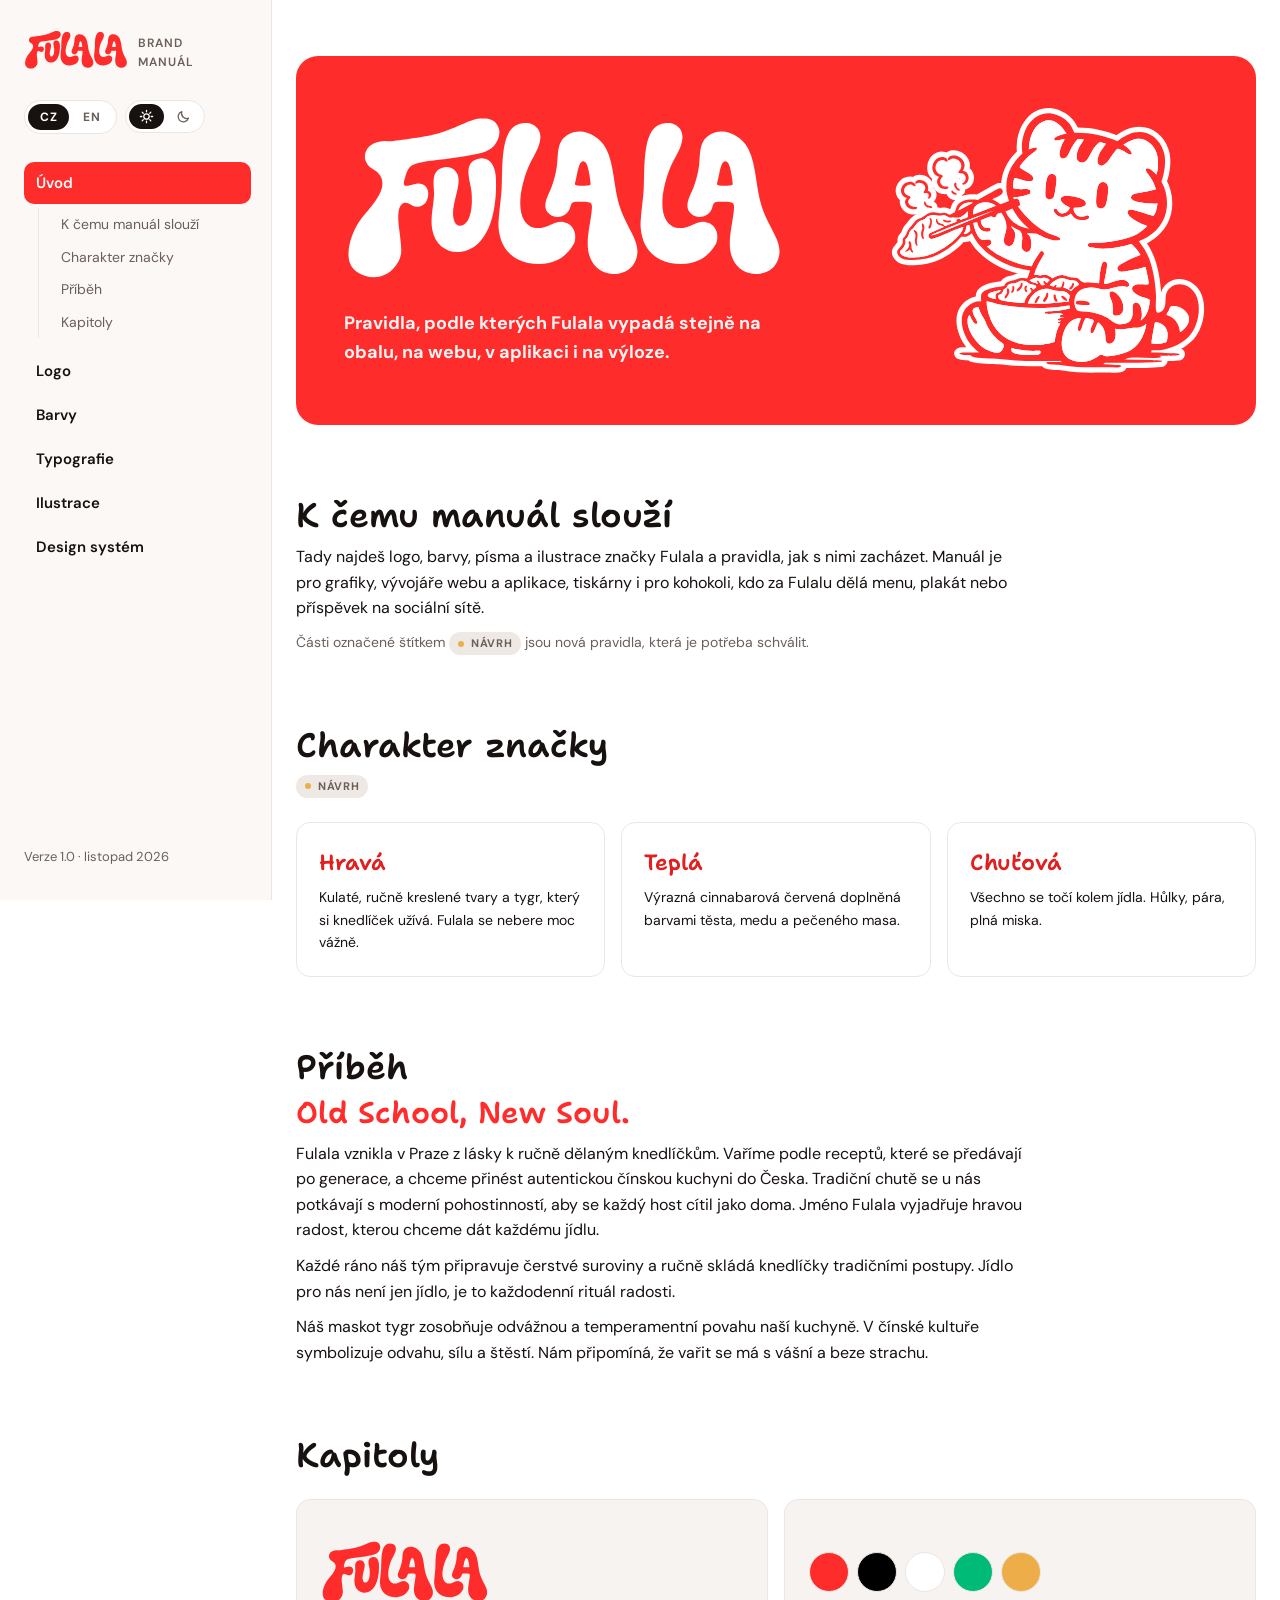
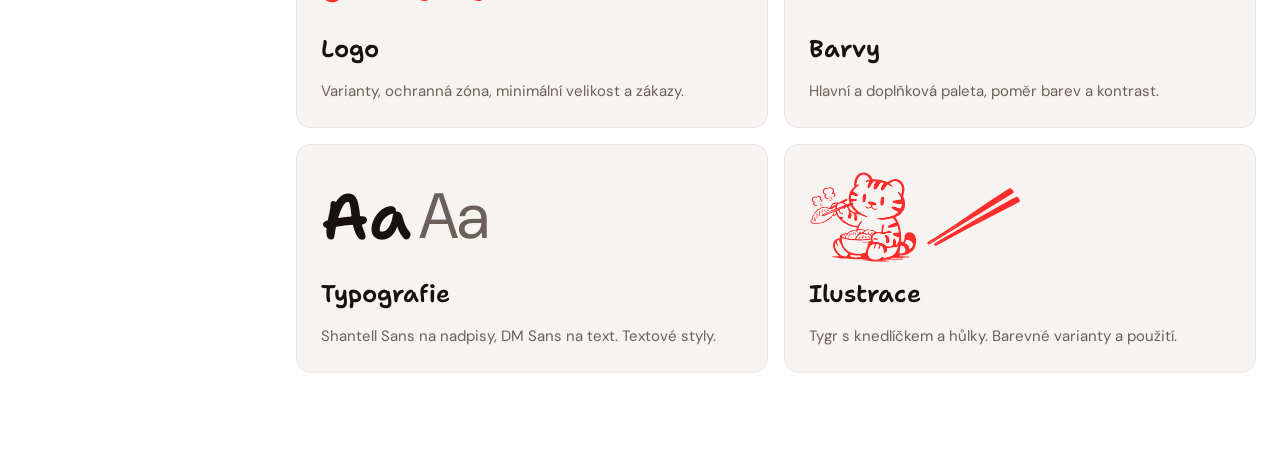
==== commit 1c3870a1: "Add brand story to the introduction - Úvod: new "Příběh" / "Our story" section after the brand chara" ====
--- a/index.html
+++ b/index.html
@@ -74,6 +74,7 @@
 p{margin:0;max-width:66ch}
 .rule{display:flex;flex-direction:column;gap:4px;max-width:66ch;padding:16px 20px;border-radius:var(--r);background:var(--panel);border-left:4px solid var(--cinnabar)}
 .rule b{font-size:12px;letter-spacing:.06em;text-transform:uppercase;color:var(--accent)}
+.claim{font-family:var(--display);font-weight:600;font-size:clamp(24px,3vw,30px);line-height:1.15;color:var(--cinnabar)}
 .lead{font-size:19px;color:var(--muted);max-width:60ch}
 .head{display:flex;flex-direction:column;gap:16px}
 section{display:flex;flex-direction:column;gap:24px;scroll-margin-top:24px}
@@ -394,6 +395,16 @@
       </div>
     </section>
 
+    <section id="uvod-pribeh">
+      <div class="txt">
+        <h2>Příběh</h2>
+        <p class="claim">Old School, New Soul.</p>
+        <p>Fulala vznikla v Praze z lásky k ručně dělaným knedlíčkům. Vaříme podle receptů, které se předávají po generace, a chceme přinést autentickou čínskou kuchyni do Česka. Tradiční chutě se u nás potkávají s moderní pohostinností, aby se každý host cítil jako doma. Jméno Fulala vyjadřuje hravou radost, kterou chceme dát každému jídlu.</p>
+        <p>Každé ráno náš tým připravuje čerstvé suroviny a ručně skládá knedlíčky tradičními postupy. Jídlo pro nás není jen jídlo, je to každodenní rituál radosti.</p>
+        <p>Náš maskot tygr zosobňuje odvážnou a temperamentní povahu naší kuchyně. V čínské kultuře symbolizuje odvahu, sílu a štěstí. Nám připomíná, že vařit se má s vášní a beze strachu.</p>
+      </div>
+    </section>
+
     <section id="uvod-kapitoly">
       <div class="txt"><h2>Kapitoly</h2></div>
       <div class="cards">
@@ -809,7 +820,7 @@
 </div>
 
 <script>
-const EN={"Balíčky obsahují všechny ilustrace (hlava tygra, tygr s knedlíčkem, tygr s menu, tygr za zdí, knedlíček, hůlky, knedlíček s hůlkami, nudle a nudle s hůlkami) ve všech barevných variantách. Pro obrazovku stahuj Digital v RGB, pro tiskárnu Tisk v CMYK.": "The packs contain every illustration (tiger head, tiger with dumpling, tiger with menu, tiger behind a wall, dumpling, chopsticks, dumpling with chopsticks, noodles and noodles with chopsticks) in all colour variants. Use Digital (RGB) for screens and Print (CMYK) for printing.", "Tygr za zdí": "Tiger behind a wall", "Tygr vykukuje zpoza zdi. Hodí se k okraji formátu, na dveře, výlohu a tam, kde chceme hravě přitáhnout pozornost.": "The tiger peeking over a wall. Good at the edge of a layout, on doors, shop windows and wherever we want to draw attention playfully.", "Stáhnout tygra za zdí cinnabar na bílé v SVG": "Download tiger behind a wall, cinnabar on white as SVG", "Stáhnout tygra za zdí cinnabar na bílé v PNG": "Download tiger behind a wall, cinnabar on white as PNG", "Stáhnout tygra za zdí bílého na cinnabar v SVG": "Download tiger behind a wall, white on cinnabar as SVG", "Stáhnout tygra za zdí bílého na cinnabar v PNG": "Download tiger behind a wall, white on cinnabar as PNG", "Stáhnout tygra za zdí černého na bílé v SVG": "Download tiger behind a wall, black on white as SVG", "Stáhnout tygra za zdí černého na bílé v PNG": "Download tiger behind a wall, black on white as PNG", "Tygr s menu": "Tiger with menu", "Tygr u celého menu: nudle, knedlíčky a bubble tea. Hodí se na polední menu, kombo nabídky a plakáty.": "The tiger with a full meal: noodles, dumplings and bubble tea. Good for lunch menus, combo deals and posters.", "Stáhnout tygra s menu cinnabar na bílé v SVG": "Download tiger with menu, cinnabar on white as SVG", "Stáhnout tygra s menu cinnabar na bílé v PNG": "Download tiger with menu, cinnabar on white as PNG", "Stáhnout tygra s menu bílého na cinnabar v SVG": "Download tiger with menu, white on cinnabar as SVG", "Stáhnout tygra s menu bílého na cinnabar v PNG": "Download tiger with menu, white on cinnabar as PNG", "Stáhnout tygra s menu černého na bílé v SVG": "Download tiger with menu, black on white as SVG", "Stáhnout tygra s menu černého na bílé v PNG": "Download tiger with menu, black on white as PNG", "Neměň rozestupy mezi písmeny a nerozděluj logo.": "Don't change the letter spacing or split the logo apart.", "Natočené logo je povolené jen v opakujícím se vzoru (pattern), nikdy samostatně.": "A rotated logo is allowed only within a repeating pattern, never on its own.", "Nudle s hůlkami": "Noodles with chopsticks", "Miska nudlí s hůlkami a párou. Hodí se na menu, plakáty a jako hlavní motiv nudlových jídel.": "A steaming bowl of noodles with chopsticks. Good for menus, posters and as the main motif for noodle dishes.", "Stáhnout nudle a hůlky cinnabar na bílé v SVG": "Download noodles and chopsticks, cinnabar on white as SVG", "Stáhnout nudle a hůlky cinnabar na bílé v PNG": "Download noodles and chopsticks, cinnabar on white as PNG", "Stáhnout nudle a hůlky bílé na cinnabar v SVG": "Download noodles and chopsticks, white on cinnabar as SVG", "Stáhnout nudle a hůlky bílé na cinnabar v PNG": "Download noodles and chopsticks, white on cinnabar as PNG", "Stáhnout nudle a hůlky černé na bílé v SVG": "Download noodles and chopsticks, black on white as SVG", "Stáhnout nudle a hůlky černé na bílé v PNG": "Download noodles and chopsticks, black on white as PNG", "Otevřít menu": "Open menu", "Zavřít menu": "Close menu", "Vzhled": "Appearance", "Světlý režim": "Light mode", "Tmavý režim": "Dark mode", "Nudle": "Noodles", "Miska nudlí. Hodí se na menu, polévky a nudlová jídla.": "A bowl of noodles. Good for menus, soups and noodle dishes.", "Stáhnout nudle cinnabar na bílé v SVG": "Download noodles, cinnabar on white as SVG", "Stáhnout nudle cinnabar na bílé v PNG": "Download noodles, cinnabar on white as PNG", "Stáhnout nudle bílé na cinnabar v SVG": "Download noodles, white on cinnabar as SVG", "Stáhnout nudle bílé na cinnabar v PNG": "Download noodles, white on cinnabar as PNG", "Stáhnout nudle černé na bílé v SVG": "Download noodles, black on white as SVG", "Stáhnout nudle černé na bílé v PNG": "Download noodles, black on white as PNG", "Všechny ilustrace a jejich varianty": "All illustrations and their variants", "Knedlíček a hůlky": "Dumpling and chopsticks", "Knedlíček v hůlkách. Širší motiv pro bannery, záhlaví menu, tašky a krabice.": "A dumpling held in chopsticks. A wider motif for banners, menu headers, bags and boxes.", "Stáhnout knedlíček a hůlky cinnabar na bílé v SVG": "Download dumpling and chopsticks, cinnabar on white as SVG", "Stáhnout knedlíček a hůlky cinnabar na bílé v PNG": "Download dumpling and chopsticks, cinnabar on white as PNG", "Stáhnout knedlíček a hůlky bílé na cinnabar v SVG": "Download dumpling and chopsticks, white on cinnabar as SVG", "Stáhnout knedlíček a hůlky bílé na cinnabar v PNG": "Download dumpling and chopsticks, white on cinnabar as PNG", "Stáhnout knedlíček a hůlky černé na bílé v SVG": "Download dumpling and chopsticks, black on white as SVG", "Stáhnout knedlíček a hůlky černé na bílé v PNG": "Download dumpling and chopsticks, black on white as PNG", "Knedlíček": "Dumpling", "Samostatný knedlíček z tygrovy misky. Hodí se na menu, štítky a jako drobný doplněk.": "A single dumpling from the tiger's bowl. Good for menus, labels and as a small accent.", "Stáhnout knedlíček cinnabar na bílé v SVG": "Download dumpling, cinnabar on white as SVG", "Stáhnout knedlíček cinnabar na bílé v PNG": "Download dumpling, cinnabar on white as PNG", "Stáhnout knedlíček bílý na cinnabar v SVG": "Download dumpling, white on cinnabar as SVG", "Stáhnout knedlíček bílý na cinnabar v PNG": "Download dumpling, white on cinnabar as PNG", "Stáhnout knedlíček černý na bílé v SVG": "Download dumpling, black on white as SVG", "Stáhnout knedlíček černý na bílé v PNG": "Download dumpling, black on white as PNG", "Symbol je jen pro digitální použití. Pro tisk vezmi hlavu tygra z kapitoly Ilustrace.": "The symbol is for digital use only. For print, use the tiger head from the Illustrations chapter.", "Hlava tygra": "Tiger head", "Zjednodušený tygr. Stejná kresba slouží jako symbol značky, v ilustracích se hodí na menší plochy, samolepky a razítka.": "A simplified tiger. The same drawing is the brand symbol; as an illustration it suits smaller areas, stickers and stamps.", "Stáhnout hlavu tygra cinnabar na bílé v SVG": "Download tiger head, cinnabar on white as SVG", "Stáhnout hlavu tygra cinnabar na bílé v PNG": "Download tiger head, cinnabar on white as PNG", "Stáhnout hlavu tygra bílou na cinnabar v SVG": "Download tiger head, white on cinnabar as SVG", "Stáhnout hlavu tygra bílou na cinnabar v PNG": "Download tiger head, white on cinnabar as PNG", "Stáhnout hlavu tygra černou na bílé v SVG": "Download tiger head, black on white as SVG", "Stáhnout hlavu tygra černou na bílé v PNG": "Download tiger head, black on white as PNG", "Černá na bílé": "Black on white", "Pouze pro černobílý tisk": "Black-and-white print only", "Stáhnout tygra černého na bílé v SVG": "Download tiger, black on white as SVG", "Stáhnout tygra černého na bílé v PNG": "Download tiger, black on white as PNG", "Stáhnout hůlky černé na bílé v SVG": "Download chopsticks, black on white as SVG", "Stáhnout hůlky černé na bílé v PNG": "Download chopsticks, black on white as PNG", "Pravidlo pro všechny ilustrace": "Rule for all illustrations", "Stáhnout ilustraci": "Download illustration", "Stáhnout tygra cinnabar na bílé v SVG": "Download tiger, cinnabar on white as SVG", "Stáhnout tygra cinnabar na bílé v PNG": "Download tiger, cinnabar on white as PNG", "Stáhnout tygra bílého na cinnabar v SVG": "Download tiger, white on cinnabar as SVG", "Stáhnout tygra bílého na cinnabar v PNG": "Download tiger, white on cinnabar as PNG", "Stáhnout hůlky cinnabar na bílé v SVG": "Download chopsticks, cinnabar on white as SVG", "Stáhnout hůlky cinnabar na bílé v PNG": "Download chopsticks, cinnabar on white as PNG", "Stáhnout hůlky bílé na cinnabar v SVG": "Download chopsticks, white on cinnabar as SVG", "Stáhnout hůlky bílé na cinnabar v PNG": "Download chopsticks, white on cinnabar as PNG", "Stáhnout symbol": "Download symbol", "Symbol, všechny varianty": "Symbol, all variants", "Favicon a ikony aplikace": "Favicon and app icons", "ICO a PNG 16–512 px, SVG": "ICO and PNG 16–512 px, SVG", "Stáhnout symbol cinnabar v SVG": "Download cinnabar symbol as SVG", "Stáhnout symbol cinnabar v PNG": "Download cinnabar symbol as PNG", "Stáhnout symbol na cinnabar v SVG": "Download symbol on cinnabar as SVG", "Stáhnout symbol na cinnabar v PNG": "Download symbol on cinnabar as PNG", "Hlava tygra. Používej ji tam, kde je jméno Fulala jasné z kontextu nebo kde není místo pro celé logo: ikona aplikace, avatar na sociálních sítích, favicon.": "The tiger's head. Use it where the Fulala name is clear from the context or where there's no room for the full logo: app icon, social media avatar, favicon.", "Symbol cinnabar na bílé": "Cinnabar symbol on white", "Symbol na cinnabar": "Symbol on cinnabar", "Na bílé ploše": "On white", "Na cinnabar": "On cinnabar", "Vlastní kresba pro cinnabar": "Dedicated artwork for cinnabar", "Jednobarevný tisk": "One-colour print", "Bílý": "White", "Tmavé plochy": "Dark surfaces", "Ikona aplikace": "App icon", "Cinnabar pozadí, rohy zaoblí systém": "Cinnabar background, the system rounds the corners", "Favicon": "Favicon", "16 a 32 px": "16 and 32 px", "Nejmenší povolená velikost symbolu": "The smallest allowed size of the symbol", "Logo v minimální výšce 32 px": "Logo at the minimum height of 32 px", "Logo v minimální šířce 25 mm": "Logo at the minimum width of 25 mm", "32 px výška": "32 px height", "25 mm šířka": "25 mm width", "≈ 87 px šířka · Web, aplikace, sociální sítě": "≈ 87 px width · Web, app, social media", "≈ 9 mm výška · Pod tuto velikost se zalévají mezery v písmenech": "≈ 9 mm height · Below this size the gaps in the letters fill in", "Minimální velikost, digitál": "Minimum size, digital", "Minimální velikost, tisk": "Minimum size, print", "Barvy jako proměnné pro web a aplikaci a jako vzorníky pro Adobe. Pro obrazovku stahuj Digital v RGB, pro tiskárnu Tisk v CMYK.": "Colours as variables for web and app, and as Adobe swatches. Use Digital (RGB) for screens and Print (CMYK) for printing.", "Obě písma jsou zdarma na Google Fonts. Textové styly jsou připravené jako CSS.": "Both typefaces are free on Google Fonts. The text styles are ready as CSS.", "Pro web a aplikaci": "For web and app", "Pro vývoj a Figma pluginy": "For development and Figma plugins", "Paleta pro Adobe": "Palette for Adobe", "Vzorník ASE, RGB": "ASE swatches, RGB", "Paleta pro tisk": "Palette for print", "Vzorník ASE, CMYK": "ASE swatches, CMYK", "Zdarma, s podporou češtiny": "Free, with full Czech support", "Nadpisy": "Headings", "Texty a rozhraní": "Body text and interface", "Pro vývoj": "For developers", "Tokeny pro web a aplikaci": "Tokens for web and app", "Barvy, mezery, zaoblení, stíny": "Colours, spacing, radii, shadows", "Pro Figmu a nástroje na tokeny": "For Figma and token tools", "Balíčky obsahují všechny čtyři varianty loga. Pro obrazovku stahuj Digital v RGB, pro tiskárnu Tisk v CMYK. Jednotlivé soubory stáhneš i přímo z dlaždic v sekci Barevné varianty.": "Each pack contains all four logo variants. Use Digital (RGB) for screens and Print (CMYK) for printing. You can also download single files straight from the tiles in Colour variants.", "Digital": "Digital", "Tisk": "Print", "Cinnabar C0 M83 Y83 K0 · Black C0 M0 Y0 K100 · White C0 M0 Y0 K0 (bez tisku)": "Cinnabar C0 M83 Y83 K0 · Black C0 M0 Y0 K100 · White C0 M0 Y0 K0 (no ink)", "Logo, všechny varianty": "Logo, all variants", "SVG a PNG, RGB / HEX": "SVG and PNG, RGB / HEX", "PDF a EPS, CMYK, vektor": "PDF and EPS, CMYK, vector", "Stáhnout logo": "Download logo", "Stáhnout logo cinnabar v SVG": "Download cinnabar logo as SVG", "Stáhnout logo cinnabar v PNG": "Download cinnabar logo as PNG", "Stáhnout logo bílé na cinnabar v SVG": "Download white on cinnabar logo as SVG", "Stáhnout logo bílé na cinnabar v PNG": "Download white on cinnabar logo as PNG", "Stáhnout logo černé v SVG": "Download black logo as SVG", "Stáhnout logo černé v PNG": "Download black logo as PNG", "Stáhnout logo bílé v SVG": "Download white logo as SVG", "Stáhnout logo bílé v PNG": "Download white logo as PNG", "Logo stavíme jen na primární barvy: bílou, cinnabar a černou. Vyber pozadí a uvidíš, kterou variantu loga použít.": "The logo only sits on primary colours: white, cinnabar and black. Pick a background to see which logo variant to use.", "Barva pozadí (HEX)": "Background colour (HEX)", "Doporučená varianta": "Recommended variant", "Logo na zvoleném pozadí": "Logo on the selected background", "Kontrast loga: ": "Logo contrast: ", "Barva loga": "Logo colour", "manuál": "manual", "Úvod": "Introduction", "K čemu manuál slouží": "What this manual is for", "Charakter značky": "Brand character", "Kapitoly": "Chapters", "Primární logo": "Primary logo", "Barevné varianty": "Colour variants", "Výběr podle pozadí": "Choosing by background", "Ochranná zóna a velikost": "Clear space and size", "Zákazy": "Don'ts", "Ke stažení": "Downloads", "Barvy": "Colours", "Primární barvy": "Primary colours", "Doplňkové barvy": "Secondary colours", "Poměr barev": "Colour ratio", "Přístupnost": "Accessibility", "Typografie": "Typography", "Písma": "Typefaces", "Řezy": "Weights", "Textové styly": "Text styles", "Ilustrace": "Illustrations", "Tygr s knedlíčkem": "Tiger with dumpling", "Hůlky": "Chopsticks", "Použití": "Usage", "Design systém": "Design system", "Barevné tokeny": "Colour tokens", "Mezery a zaoblení": "Spacing and radius", "Tlačítka": "Buttons", "Formulářová pole": "Form fields", "Štítky": "Tags", "Karta jídla": "Dish card", "Verze 1.0 · listopad 2026": "Version 1.0 · November 2026", "Pravidla, podle kterých Fulala vypadá stejně na obalu, na webu, v aplikaci i na výloze.": "The rules that keep Fulala looking the same on packaging, on the web, in the app and in the shop window.", "Tady najdeš logo, barvy, písma a ilustrace značky Fulala a pravidla, jak s nimi zacházet. Manuál je pro grafiky, vývojáře webu a aplikace, tiskárny i pro kohokoli, kdo za Fulalu dělá menu, plakát nebo příspěvek na sociální sítě.": "Here you'll find the Fulala logo, colours, typefaces and illustrations, plus the rules for using them. The manual is for designers, web and app developers, printers, and anyone making a menu, poster or social media post for Fulala.", "Části označené štítkem": "Sections marked with the", "Návrh": "Draft", "jsou nová pravidla, která je potřeba schválit.": "label are new rules that still need approval.", "Hravá": "Playful", "Kulaté, ručně kreslené tvary a tygr, který si knedlíček užívá. Fulala se nebere moc vážně.": "Round, hand-drawn shapes and a tiger enjoying a dumpling. Fulala doesn't take itself too seriously.", "Teplá": "Warm", "Výrazná cinnabarová červená doplněná barvami těsta, medu a pečeného masa.": "A bold cinnabar red, paired with the colours of dough, honey and roasted meat.", "Chuťová": "Tasty", "Všechno se točí kolem jídla. Hůlky, pára, plná miska.": "Everything revolves around food. Chopsticks, steam, a full bowl.", "Varianty, ochranná zóna, minimální velikost a zákazy.": "Variants, clear space, minimum size and don'ts.", "Hlavní a doplňková paleta, poměr barev a kontrast.": "Primary and secondary palette, colour ratio and contrast.", "Shantell Sans na nadpisy, DM Sans na text. Textové styly.": "Shantell Sans for headings, DM Sans for text. Text styles.", "Tygr s knedlíčkem a hůlky. Barevné varianty a použití.": "The tiger with a dumpling and the chopsticks. Colour variants and usage.", "Logo Fulala je ručně kreslený nápis s nafouklými, kulatými písmeny. Je to nejdůležitější prvek značky, proto s ním nikdy nehýbeme, nepřekreslujeme ho a nepřepisujeme fontem.": "The Fulala logo is a hand-drawn wordmark with puffy, rounded letters. It is the most important element of the brand, so we never alter it, redraw it or retype it in a font.", "Primární podoba je cinnabarové logo na bílém pozadí. Použij ji všude, kde to jde.": "The primary version is the cinnabar logo on a white background. Use it wherever you can.", "Logo existuje ve čtyřech podobách. Jiné kombinace barev loga nepoužíváme.": "The logo comes in four versions. We don't use any other colour combinations for the logo.", "Primární varianta na bílé nebo světlé ploše": "Primary version on white or light backgrounds", "Bílé na cinnabar": "White on cinnabar", "Obaly, výloha, sociální sítě": "Packaging, shop window, social media", "Černé": "Black", "Jednobarevný tisk, razítka, účtenky": "One-colour print, stamps, receipts", "Bílé": "White", "Tmavé plochy a fotografie": "Dark backgrounds and photos", "Výběr varianty podle pozadí": "Choosing a variant by background", "Pozadí": "Background", "Ochranná zóna a minimální velikost": "Clear space and minimum size", "Kolem loga drž volný prostor alespoň": "Keep a clear space of at least", ", kde x je polovina výšky loga. Do zóny nesmí zasahovat text, jiná loga ani okraj formátu.": " around the logo, where x is half of the logo's height. No text, other logos or format edges may enter this zone.", "Web, aplikace, sociální sítě": "Web, app, social media", "Logo používej jen v dodaných podobách. Tohle s ním nedělej:": "Only use the logo in the supplied versions. Don't do any of this:", "Nedeformuj ho, neroztahuj ani nemačkej.": "Don't distort, stretch or squash it.", "Nepřebarvuj ho na jiné barvy, ani doplňkové.": "Don't recolour it, not even in secondary colours.", "Nedávej ho na pozadí s nízkým kontrastem.": "Don't place it on low-contrast backgrounds.", "Nepřidávej stíny, obrysy, přechody ani 3D efekty.": "Don't add shadows, outlines, gradients or 3D effects.", "Nepřepisuj logo fontem. Vždy použij dodaný soubor.": "Don't retype the logo in a font. Always use the supplied file.", "Další kapitola": "Next chapter", "Barvy →": "Colours →", "Základem je cinnabarová červená s bílou a černou. Doplňkové barvy připomínají suroviny, těsto, med, opečené maso a bylinky. Používej je střídmě, aby červená zůstala hlavní.": "The foundation is cinnabar red with white and black. The secondary colours recall the ingredients: dough, honey, roasted meat and herbs. Use them sparingly so the red stays in the lead.", "Na pozadí sekcí, štítky, ilustrace a akcenty. Nikdy ne na logo.": "For section backgrounds, tags, illustrations and accents. Never for the logo.", "Orientační poměr na jednom formátu nebo obrazovce. Bílá dává prostor, cinnabar je hlas značky, černá nese text.": "A guide ratio for a single format or screen. White gives space, cinnabar is the voice of the brand, black carries the text.", "Kontrast textu a pozadí podle WCAG 2.2. Pro běžný text potřebujeme aspoň 4,5 : 1 (AA), pro velký text od 24 px nebo tučný od 19 px stačí 3 : 1.": "Text-to-background contrast according to WCAG 2.2. Normal text needs at least 4.5 : 1 (AA); for large text from 24 px, or bold from 19 px, 3 : 1 is enough.", "Bílý text na cinnabaru má kontrast jen 3,7 : 1. Používej ho proto jen na nadpisy, tlačítka s velkým tučným textem a logo. Odstavcový text na červené ploše piš černě nebo ho dej na bílou.": "White text on cinnabar has a contrast of only 3.7 : 1. Use it only for headings, buttons with large bold text, and the logo. Set body text on red in black, or move it onto white.", "Nepoužívej přechody mezi barvami značky.": "Don't use gradients between brand colours.", "Nekombinuj cinnabar se zelenou nebo bronzovou ve stejné velikosti.": "Don't pair cinnabar with green or bronze at equal weight.", "Nezesvětluj ani neupravuj odstíny. Používej jen hodnoty z palety.": "Don't lighten or adjust the shades. Use only the palette values.", "Barvy a písma jako CSS proměnné": "Colours and fonts as CSS variables", "Design tokeny": "Design tokens", "Typografie →": "Typography →", "Dvě písma a jasná role pro každé. Shantell Sans má rukopisný charakter blízký logu a patří do nadpisů. DM Sans je klidné a čitelné, nese veškerý delší text.": "Two typefaces, each with a clear role. Shantell Sans has a handwritten character close to the logo and is used for headings. DM Sans is calm and legible and carries all longer text.", "Obě písma jsou zdarma na Google Fonts a podporují češtinu.": "Both typefaces are free on Google Fonts and support Czech.", "Nadpisové písmo": "Heading typeface", "Odstavcové písmo": "Body typeface", "Hlavně SemiBold. Regular na krátké citace a popisky ilustrací.": "Mainly SemiBold. Regular for short quotes and illustration captions.", "Regular na text, Medium na tlačítka a štítky, Bold na zvýraznění.": "Regular for text, Medium for buttons and tags, Bold for emphasis.", "Základní škála pro web a aplikaci. Velikosti v px, na mobilu se Display a H1 zmenšují zhruba o třetinu.": "The base scale for web and app. Sizes in px; on mobile, Display and H1 shrink by about a third.", "Knedlíčky jako od babičky": "Dumplings just like grandma's", "Dnešní menu": "Today's menu", "Vepřové gyoza": "Pork gyoza", "Vegetariánské varianty": "Vegetarian options", "Ručně skládané taštičky z tenkého těsta, plněné vepřovým masem, zelím a zázvorem.": "Hand-folded parcels of thin dough, filled with pork, cabbage and ginger.", "Podáváme s domácí sójovou omáčkou a chilli olejem. Alergeny: 1, 3, 6, 11.": "Served with house soy sauce and chilli oil. Allergens: 1, 3, 6, 11.", "Novinka · Pálivé": "New · Spicy", "Shantell Sans nepoužívej na dlouhý text. Na odstavcích se rukopisná písmena rychle slévají a čtení unavuje. Tenhle odstavec je toho ukázkou.": "Don't use Shantell Sans for long text. In paragraphs the handwritten letters quickly blur together and reading gets tiring. This paragraph shows it.", "Shantell Sans ne na odstavce.": "No Shantell Sans for paragraphs.", "Nepoužívej jiná písma.": "Don't use other typefaces.", "Nadpisy nepiš verzálkami s velkým prostrkáním.": "Don't set headings in widely spaced capitals.", "Ilustrace →": "Illustrations →", "Ilustrace jsou kreslené jednou barvou, silnou linkou se zakulacenými konci. Stejně jako logo působí ručně a hravě.": "Illustrations are drawn in one colour with a bold line and rounded ends. Like the logo, they feel handmade and playful.", "Maskot značky. Hodí se na obaly, tašky, samolepky, prázdné stavy v aplikaci a tam, kde chceme být přátelští.": "The brand mascot. Use it on packaging, bags, stickers, empty states in the app, and anywhere we want to be friendly.", "Cinnabar na bílé": "Cinnabar on white", "Bílá na cinnabar": "White on cinnabar", "Jednoduchý doplňkový motiv. Funguje jako ikona, oddělovač nebo vzor.": "A simple supporting motif. Works as an icon, a divider or a pattern.", "Původní podklad má hůlky obrysem": "The source file draws the chopsticks as outlines", "Ilustrace jsou vždy jednobarevné: cinnabar, černá nebo bílá.": "Illustrations are always one colour: cinnabar, black or white.", "Tygr může stát vedle loga, ale vždy mimo jeho ochrannou zónu.": "The tiger can stand next to the logo, but always outside its clear space.", "Necháváme mu kolem dost volného místa, stejně jako logu.": "Give it plenty of room around it, just like the logo.", "Tygra nepřekreslujeme, nedokreslujeme mu jiné jídlo ani pózy bez ilustrátora.": "Don't redraw the tiger or give it other food or poses without the illustrator.", "Neskládáme ilustrace přes fotky ani přes text.": "Don't place illustrations over photos or text.", "Nekombinujeme je s cizími ikonami nebo klipartem.": "Don't combine them with third-party icons or clip art.", "Design systém →": "Design system →", "Základ pro web a aplikaci. Tokeny převádějí barvy a písma značky do hodnot, které vývojáři používají přímo v kódu, a komponenty ukazují, jak z nich skládat rozhraní.": "The foundation for web and app. Tokens turn the brand's colours and typefaces into values developers use directly in code, and the components show how to build interfaces from them.", "V kódu nepoužívej přímo HEX hodnoty. Používej sémantické tokeny, které říkají, k čemu barva slouží. Když se paleta změní, upraví se jen tady.": "Don't use HEX values directly in code. Use semantic tokens that say what a colour is for. If the palette changes, it only changes here.", "Hodnota": "Value", "Hlavní barva značky, primární tlačítka, logo": "Main brand colour, primary buttons, logo", "Stisknuté tlačítko, cinnabar text na bílé": "Pressed button, cinnabar text on white", "Pozadí stránky": "Page background", "Zvýrazněné sekce, pozadí karet (Cornsilk)": "Highlighted sections, card backgrounds (Cornsilk)", "Teplé plochy, promo bloky (Soft Apricot)": "Warm areas, promo blocks (Soft Apricot)", "Text a ikony": "Text and icons", "Velký tučný text na cinnabar": "Large bold text on cinnabar", "Text na světlých teplých plochách (Dark Walnut)": "Text on light warm areas (Dark Walnut)", "Potvrzení, vegetariánské (Jungle green)": "Confirmation, vegetarian (Jungle green)", "Bestseller, hodnocení (Honey Bronze)": "Bestseller, ratings (Honey Bronze)", "Chyby ve formulářích, vždy s textem": "Form errors, always with text", "Mezery, zaoblení a stíny": "Spacing, radius and shadows", "Mezery jsou násobky 4 px. Zaoblení je velkorysé, aby ladilo s kulatými tvary loga.": "Spacing uses multiples of 4 px. Corner radius is generous to match the round shapes of the logo.", "Mezery": "Spacing", "Zaoblení": "Radius", "Karty v seznamu": "Cards in a list", "Plovoucí prvky, menu": "Floating elements, menus", "Výrazná tlačítka, akce": "Bold buttons, actions", "Primární tlačítko je cinnabarové s velkým tučným textem, aby splnilo kontrast pro velký text. Na jedné obrazovce je jen jedno primární tlačítko.": "The primary button is cinnabar with large bold text so it meets large-text contrast. There is only one primary button per screen.", "Objednat": "Order", "Zobrazit menu": "View menu", "Zrušit": "Cancel", "Vyprodáno": "Sold out", "Varianta": "Variant", "Kdy použít": "When to use", "Specifikace": "Specification", "Hlavní akce: objednat, přidat do košíku, zaplatit": "Main action: order, add to cart, pay", "Cinnabar, bílý text DM Sans Bold 17 px, výška 52 px, radius pill": "Cinnabar, white DM Sans Bold 17 px text, 52 px tall, pill radius", "Vedlejší akce vedle primární": "Secondary action next to the primary one", "Obrys 2 px černý, černý text": "2 px black outline, black text", "Zrušit, zpět, méně důležité odkazy": "Cancel, back, less important links", "Bez pozadí, podtržení při najetí": "No background, underline on hover", "Tlačítka na cinnabar ploše": "Buttons on a cinnabar background", "Bílé pozadí, cinnabar text": "White background, cinnabar text", "Jméno": "Name", "Tygr": "Tiger", "Zobrazí se na objednávce": "Shown on the order", "Telefon": "Phone", "Telefon musí mít 9 číslic.": "The phone number must have 9 digits.", "Krátké informace u jídel. Doplňkové barvy tady dostávají prostor.": "Short notes on dishes. This is where the secondary colours get room.", "Novinka": "New", "Vegetariánské": "Vegetarian", "Pálivé 🌶": "Spicy 🌶", "Bez lepku": "Gluten-free", "Základní stavební kámen menu na webu i v aplikaci.": "The basic building block of the menu on the web and in the app.", "6 ks, sójová omáčka, chilli olej": "6 pcs, soy sauce, chilli oil", "Přidat": "Add", "Shiitake a pak choi": "Shiitake and pak choi", "6 ks, rýžový ocet, sezam": "6 pcs, rice vinegar, sesame", "Mix pro dva": "Mix for two", "14 ks, tři druhy plnění": "14 pcs, three fillings", "Ilustrace na kartách jsou jen zástupné. Ve finále sem patří fotografie jídla.": "The illustrations on the cards are placeholders. The final version uses food photos.", "Kompletní tokeny pro vývoj webu a aplikace.": "The complete tokens for web and app development.", "Všechny tokeny jako CSS proměnné": "All tokens as CSS variables", "Tokeny ve formátu W3C Design Tokens": "Tokens in W3C Design Tokens format", "Zpět na začátek": "Back to start", "Úvod →": "Introduction →", "Fulala, úvod": "Fulala, introduction", "Ochranná zóna loga": "Logo clear space", "Zkopírovat": "Copy", "Bílá 50 %, Cinnabar 30 %, Černá 10 %, doplňkové 10 %": "White 50%, Cinnabar 30%, Black 10%, secondary 10%", "White 50 %": "White 50%", "Cinnabar 30 %": "Cinnabar 30%", "10 %": "10%", "13 / 1.4, +6 %": "13 / 1.4, +6%", "Logo Fulala": "Fulala logo", "Na cinnabar pozadí používej vždy samostatnou verzi ilustrace s bílou siluetou a cinnabarovou kresbou. Verzi pro bílé pozadí jen nepřebarvuj.": "On a cinnabar background, always use the dedicated version of the illustration with a white silhouette and cinnabar linework. Never just recolour the white-background version.", "Jen velký text": "Large text only", "Nevyhovuje": "Fails", "Zkopírováno": "Copied", "Tygr s knedlíčkem ": "Tiger with dumpling "};
+const EN={"Příběh": "Our story", "Fulala vznikla v Praze z lásky k ručně dělaným knedlíčkům. Vaříme podle receptů, které se předávají po generace, a chceme přinést autentickou čínskou kuchyni do Česka. Tradiční chutě se u nás potkávají s moderní pohostinností, aby se každý host cítil jako doma. Jméno Fulala vyjadřuje hravou radost, kterou chceme dát každému jídlu.": "Fulala was born in Prague out of a love for handmade dumplings. We cook from recipes passed down through generations and want to bring authentic Chinese cuisine to the Czech Republic. Traditional flavours meet modern hospitality, so every guest feels at home. The name Fulala captures the playful joy we want to bring to every meal.", "Každé ráno náš tým připravuje čerstvé suroviny a ručně skládá knedlíčky tradičními postupy. Jídlo pro nás není jen jídlo, je to každodenní rituál radosti.": "Every morning our team prepares fresh ingredients and folds dumplings by hand using traditional techniques. For us, food is more than food. It is a daily ritual of joy.", "Náš maskot tygr zosobňuje odvážnou a temperamentní povahu naší kuchyně. V čínské kultuře symbolizuje odvahu, sílu a štěstí. Nám připomíná, že vařit se má s vášní a beze strachu.": "Our tiger mascot embodies the bold, spirited nature of our cooking. In Chinese culture the tiger stands for courage, strength and good fortune. For us, it is a reminder to cook with passion and without fear.", "Balíčky obsahují všechny ilustrace (hlava tygra, tygr s knedlíčkem, tygr s menu, tygr za zdí, knedlíček, hůlky, knedlíček s hůlkami, nudle a nudle s hůlkami) ve všech barevných variantách. Pro obrazovku stahuj Digital v RGB, pro tiskárnu Tisk v CMYK.": "The packs contain every illustration (tiger head, tiger with dumpling, tiger with menu, tiger behind a wall, dumpling, chopsticks, dumpling with chopsticks, noodles and noodles with chopsticks) in all colour variants. Use Digital (RGB) for screens and Print (CMYK) for printing.", "Tygr za zdí": "Tiger behind a wall", "Tygr vykukuje zpoza zdi. Hodí se k okraji formátu, na dveře, výlohu a tam, kde chceme hravě přitáhnout pozornost.": "The tiger peeking over a wall. Good at the edge of a layout, on doors, shop windows and wherever we want to draw attention playfully.", "Stáhnout tygra za zdí cinnabar na bílé v SVG": "Download tiger behind a wall, cinnabar on white as SVG", "Stáhnout tygra za zdí cinnabar na bílé v PNG": "Download tiger behind a wall, cinnabar on white as PNG", "Stáhnout tygra za zdí bílého na cinnabar v SVG": "Download tiger behind a wall, white on cinnabar as SVG", "Stáhnout tygra za zdí bílého na cinnabar v PNG": "Download tiger behind a wall, white on cinnabar as PNG", "Stáhnout tygra za zdí černého na bílé v SVG": "Download tiger behind a wall, black on white as SVG", "Stáhnout tygra za zdí černého na bílé v PNG": "Download tiger behind a wall, black on white as PNG", "Tygr s menu": "Tiger with menu", "Tygr u celého menu: nudle, knedlíčky a bubble tea. Hodí se na polední menu, kombo nabídky a plakáty.": "The tiger with a full meal: noodles, dumplings and bubble tea. Good for lunch menus, combo deals and posters.", "Stáhnout tygra s menu cinnabar na bílé v SVG": "Download tiger with menu, cinnabar on white as SVG", "Stáhnout tygra s menu cinnabar na bílé v PNG": "Download tiger with menu, cinnabar on white as PNG", "Stáhnout tygra s menu bílého na cinnabar v SVG": "Download tiger with menu, white on cinnabar as SVG", "Stáhnout tygra s menu bílého na cinnabar v PNG": "Download tiger with menu, white on cinnabar as PNG", "Stáhnout tygra s menu černého na bílé v SVG": "Download tiger with menu, black on white as SVG", "Stáhnout tygra s menu černého na bílé v PNG": "Download tiger with menu, black on white as PNG", "Neměň rozestupy mezi písmeny a nerozděluj logo.": "Don't change the letter spacing or split the logo apart.", "Natočené logo je povolené jen v opakujícím se vzoru (pattern), nikdy samostatně.": "A rotated logo is allowed only within a repeating pattern, never on its own.", "Nudle s hůlkami": "Noodles with chopsticks", "Miska nudlí s hůlkami a párou. Hodí se na menu, plakáty a jako hlavní motiv nudlových jídel.": "A steaming bowl of noodles with chopsticks. Good for menus, posters and as the main motif for noodle dishes.", "Stáhnout nudle a hůlky cinnabar na bílé v SVG": "Download noodles and chopsticks, cinnabar on white as SVG", "Stáhnout nudle a hůlky cinnabar na bílé v PNG": "Download noodles and chopsticks, cinnabar on white as PNG", "Stáhnout nudle a hůlky bílé na cinnabar v SVG": "Download noodles and chopsticks, white on cinnabar as SVG", "Stáhnout nudle a hůlky bílé na cinnabar v PNG": "Download noodles and chopsticks, white on cinnabar as PNG", "Stáhnout nudle a hůlky černé na bílé v SVG": "Download noodles and chopsticks, black on white as SVG", "Stáhnout nudle a hůlky černé na bílé v PNG": "Download noodles and chopsticks, black on white as PNG", "Otevřít menu": "Open menu", "Zavřít menu": "Close menu", "Vzhled": "Appearance", "Světlý režim": "Light mode", "Tmavý režim": "Dark mode", "Nudle": "Noodles", "Miska nudlí. Hodí se na menu, polévky a nudlová jídla.": "A bowl of noodles. Good for menus, soups and noodle dishes.", "Stáhnout nudle cinnabar na bílé v SVG": "Download noodles, cinnabar on white as SVG", "Stáhnout nudle cinnabar na bílé v PNG": "Download noodles, cinnabar on white as PNG", "Stáhnout nudle bílé na cinnabar v SVG": "Download noodles, white on cinnabar as SVG", "Stáhnout nudle bílé na cinnabar v PNG": "Download noodles, white on cinnabar as PNG", "Stáhnout nudle černé na bílé v SVG": "Download noodles, black on white as SVG", "Stáhnout nudle černé na bílé v PNG": "Download noodles, black on white as PNG", "Všechny ilustrace a jejich varianty": "All illustrations and their variants", "Knedlíček a hůlky": "Dumpling and chopsticks", "Knedlíček v hůlkách. Širší motiv pro bannery, záhlaví menu, tašky a krabice.": "A dumpling held in chopsticks. A wider motif for banners, menu headers, bags and boxes.", "Stáhnout knedlíček a hůlky cinnabar na bílé v SVG": "Download dumpling and chopsticks, cinnabar on white as SVG", "Stáhnout knedlíček a hůlky cinnabar na bílé v PNG": "Download dumpling and chopsticks, cinnabar on white as PNG", "Stáhnout knedlíček a hůlky bílé na cinnabar v SVG": "Download dumpling and chopsticks, white on cinnabar as SVG", "Stáhnout knedlíček a hůlky bílé na cinnabar v PNG": "Download dumpling and chopsticks, white on cinnabar as PNG", "Stáhnout knedlíček a hůlky černé na bílé v SVG": "Download dumpling and chopsticks, black on white as SVG", "Stáhnout knedlíček a hůlky černé na bílé v PNG": "Download dumpling and chopsticks, black on white as PNG", "Knedlíček": "Dumpling", "Samostatný knedlíček z tygrovy misky. Hodí se na menu, štítky a jako drobný doplněk.": "A single dumpling from the tiger's bowl. Good for menus, labels and as a small accent.", "Stáhnout knedlíček cinnabar na bílé v SVG": "Download dumpling, cinnabar on white as SVG", "Stáhnout knedlíček cinnabar na bílé v PNG": "Download dumpling, cinnabar on white as PNG", "Stáhnout knedlíček bílý na cinnabar v SVG": "Download dumpling, white on cinnabar as SVG", "Stáhnout knedlíček bílý na cinnabar v PNG": "Download dumpling, white on cinnabar as PNG", "Stáhnout knedlíček černý na bílé v SVG": "Download dumpling, black on white as SVG", "Stáhnout knedlíček černý na bílé v PNG": "Download dumpling, black on white as PNG", "Symbol je jen pro digitální použití. Pro tisk vezmi hlavu tygra z kapitoly Ilustrace.": "The symbol is for digital use only. For print, use the tiger head from the Illustrations chapter.", "Hlava tygra": "Tiger head", "Zjednodušený tygr. Stejná kresba slouží jako symbol značky, v ilustracích se hodí na menší plochy, samolepky a razítka.": "A simplified tiger. The same drawing is the brand symbol; as an illustration it suits smaller areas, stickers and stamps.", "Stáhnout hlavu tygra cinnabar na bílé v SVG": "Download tiger head, cinnabar on white as SVG", "Stáhnout hlavu tygra cinnabar na bílé v PNG": "Download tiger head, cinnabar on white as PNG", "Stáhnout hlavu tygra bílou na cinnabar v SVG": "Download tiger head, white on cinnabar as SVG", "Stáhnout hlavu tygra bílou na cinnabar v PNG": "Download tiger head, white on cinnabar as PNG", "Stáhnout hlavu tygra černou na bílé v SVG": "Download tiger head, black on white as SVG", "Stáhnout hlavu tygra černou na bílé v PNG": "Download tiger head, black on white as PNG", "Černá na bílé": "Black on white", "Pouze pro černobílý tisk": "Black-and-white print only", "Stáhnout tygra černého na bílé v SVG": "Download tiger, black on white as SVG", "Stáhnout tygra černého na bílé v PNG": "Download tiger, black on white as PNG", "Stáhnout hůlky černé na bílé v SVG": "Download chopsticks, black on white as SVG", "Stáhnout hůlky černé na bílé v PNG": "Download chopsticks, black on white as PNG", "Pravidlo pro všechny ilustrace": "Rule for all illustrations", "Stáhnout ilustraci": "Download illustration", "Stáhnout tygra cinnabar na bílé v SVG": "Download tiger, cinnabar on white as SVG", "Stáhnout tygra cinnabar na bílé v PNG": "Download tiger, cinnabar on white as PNG", "Stáhnout tygra bílého na cinnabar v SVG": "Download tiger, white on cinnabar as SVG", "Stáhnout tygra bílého na cinnabar v PNG": "Download tiger, white on cinnabar as PNG", "Stáhnout hůlky cinnabar na bílé v SVG": "Download chopsticks, cinnabar on white as SVG", "Stáhnout hůlky cinnabar na bílé v PNG": "Download chopsticks, cinnabar on white as PNG", "Stáhnout hůlky bílé na cinnabar v SVG": "Download chopsticks, white on cinnabar as SVG", "Stáhnout hůlky bílé na cinnabar v PNG": "Download chopsticks, white on cinnabar as PNG", "Stáhnout symbol": "Download symbol", "Symbol, všechny varianty": "Symbol, all variants", "Favicon a ikony aplikace": "Favicon and app icons", "ICO a PNG 16–512 px, SVG": "ICO and PNG 16–512 px, SVG", "Stáhnout symbol cinnabar v SVG": "Download cinnabar symbol as SVG", "Stáhnout symbol cinnabar v PNG": "Download cinnabar symbol as PNG", "Stáhnout symbol na cinnabar v SVG": "Download symbol on cinnabar as SVG", "Stáhnout symbol na cinnabar v PNG": "Download symbol on cinnabar as PNG", "Hlava tygra. Používej ji tam, kde je jméno Fulala jasné z kontextu nebo kde není místo pro celé logo: ikona aplikace, avatar na sociálních sítích, favicon.": "The tiger's head. Use it where the Fulala name is clear from the context or where there's no room for the full logo: app icon, social media avatar, favicon.", "Symbol cinnabar na bílé": "Cinnabar symbol on white", "Symbol na cinnabar": "Symbol on cinnabar", "Na bílé ploše": "On white", "Na cinnabar": "On cinnabar", "Vlastní kresba pro cinnabar": "Dedicated artwork for cinnabar", "Jednobarevný tisk": "One-colour print", "Bílý": "White", "Tmavé plochy": "Dark surfaces", "Ikona aplikace": "App icon", "Cinnabar pozadí, rohy zaoblí systém": "Cinnabar background, the system rounds the corners", "Favicon": "Favicon", "16 a 32 px": "16 and 32 px", "Nejmenší povolená velikost symbolu": "The smallest allowed size of the symbol", "Logo v minimální výšce 32 px": "Logo at the minimum height of 32 px", "Logo v minimální šířce 25 mm": "Logo at the minimum width of 25 mm", "32 px výška": "32 px height", "25 mm šířka": "25 mm width", "≈ 87 px šířka · Web, aplikace, sociální sítě": "≈ 87 px width · Web, app, social media", "≈ 9 mm výška · Pod tuto velikost se zalévají mezery v písmenech": "≈ 9 mm height · Below this size the gaps in the letters fill in", "Minimální velikost, digitál": "Minimum size, digital", "Minimální velikost, tisk": "Minimum size, print", "Barvy jako proměnné pro web a aplikaci a jako vzorníky pro Adobe. Pro obrazovku stahuj Digital v RGB, pro tiskárnu Tisk v CMYK.": "Colours as variables for web and app, and as Adobe swatches. Use Digital (RGB) for screens and Print (CMYK) for printing.", "Obě písma jsou zdarma na Google Fonts. Textové styly jsou připravené jako CSS.": "Both typefaces are free on Google Fonts. The text styles are ready as CSS.", "Pro web a aplikaci": "For web and app", "Pro vývoj a Figma pluginy": "For development and Figma plugins", "Paleta pro Adobe": "Palette for Adobe", "Vzorník ASE, RGB": "ASE swatches, RGB", "Paleta pro tisk": "Palette for print", "Vzorník ASE, CMYK": "ASE swatches, CMYK", "Zdarma, s podporou češtiny": "Free, with full Czech support", "Nadpisy": "Headings", "Texty a rozhraní": "Body text and interface", "Pro vývoj": "For developers", "Tokeny pro web a aplikaci": "Tokens for web and app", "Barvy, mezery, zaoblení, stíny": "Colours, spacing, radii, shadows", "Pro Figmu a nástroje na tokeny": "For Figma and token tools", "Balíčky obsahují všechny čtyři varianty loga. Pro obrazovku stahuj Digital v RGB, pro tiskárnu Tisk v CMYK. Jednotlivé soubory stáhneš i přímo z dlaždic v sekci Barevné varianty.": "Each pack contains all four logo variants. Use Digital (RGB) for screens and Print (CMYK) for printing. You can also download single files straight from the tiles in Colour variants.", "Digital": "Digital", "Tisk": "Print", "Cinnabar C0 M83 Y83 K0 · Black C0 M0 Y0 K100 · White C0 M0 Y0 K0 (bez tisku)": "Cinnabar C0 M83 Y83 K0 · Black C0 M0 Y0 K100 · White C0 M0 Y0 K0 (no ink)", "Logo, všechny varianty": "Logo, all variants", "SVG a PNG, RGB / HEX": "SVG and PNG, RGB / HEX", "PDF a EPS, CMYK, vektor": "PDF and EPS, CMYK, vector", "Stáhnout logo": "Download logo", "Stáhnout logo cinnabar v SVG": "Download cinnabar logo as SVG", "Stáhnout logo cinnabar v PNG": "Download cinnabar logo as PNG", "Stáhnout logo bílé na cinnabar v SVG": "Download white on cinnabar logo as SVG", "Stáhnout logo bílé na cinnabar v PNG": "Download white on cinnabar logo as PNG", "Stáhnout logo černé v SVG": "Download black logo as SVG", "Stáhnout logo černé v PNG": "Download black logo as PNG", "Stáhnout logo bílé v SVG": "Download white logo as SVG", "Stáhnout logo bílé v PNG": "Download white logo as PNG", "Logo stavíme jen na primární barvy: bílou, cinnabar a černou. Vyber pozadí a uvidíš, kterou variantu loga použít.": "The logo only sits on primary colours: white, cinnabar and black. Pick a background to see which logo variant to use.", "Barva pozadí (HEX)": "Background colour (HEX)", "Doporučená varianta": "Recommended variant", "Logo na zvoleném pozadí": "Logo on the selected background", "Kontrast loga: ": "Logo contrast: ", "Barva loga": "Logo colour", "manuál": "manual", "Úvod": "Introduction", "K čemu manuál slouží": "What this manual is for", "Charakter značky": "Brand character", "Kapitoly": "Chapters", "Primární logo": "Primary logo", "Barevné varianty": "Colour variants", "Výběr podle pozadí": "Choosing by background", "Ochranná zóna a velikost": "Clear space and size", "Zákazy": "Don'ts", "Ke stažení": "Downloads", "Barvy": "Colours", "Primární barvy": "Primary colours", "Doplňkové barvy": "Secondary colours", "Poměr barev": "Colour ratio", "Přístupnost": "Accessibility", "Typografie": "Typography", "Písma": "Typefaces", "Řezy": "Weights", "Textové styly": "Text styles", "Ilustrace": "Illustrations", "Tygr s knedlíčkem": "Tiger with dumpling", "Hůlky": "Chopsticks", "Použití": "Usage", "Design systém": "Design system", "Barevné tokeny": "Colour tokens", "Mezery a zaoblení": "Spacing and radius", "Tlačítka": "Buttons", "Formulářová pole": "Form fields", "Štítky": "Tags", "Karta jídla": "Dish card", "Verze 1.0 · listopad 2026": "Version 1.0 · November 2026", "Pravidla, podle kterých Fulala vypadá stejně na obalu, na webu, v aplikaci i na výloze.": "The rules that keep Fulala looking the same on packaging, on the web, in the app and in the shop window.", "Tady najdeš logo, barvy, písma a ilustrace značky Fulala a pravidla, jak s nimi zacházet. Manuál je pro grafiky, vývojáře webu a aplikace, tiskárny i pro kohokoli, kdo za Fulalu dělá menu, plakát nebo příspěvek na sociální sítě.": "Here you'll find the Fulala logo, colours, typefaces and illustrations, plus the rules for using them. The manual is for designers, web and app developers, printers, and anyone making a menu, poster or social media post for Fulala.", "Části označené štítkem": "Sections marked with the", "Návrh": "Draft", "jsou nová pravidla, která je potřeba schválit.": "label are new rules that still need approval.", "Hravá": "Playful", "Kulaté, ručně kreslené tvary a tygr, který si knedlíček užívá. Fulala se nebere moc vážně.": "Round, hand-drawn shapes and a tiger enjoying a dumpling. Fulala doesn't take itself too seriously.", "Teplá": "Warm", "Výrazná cinnabarová červená doplněná barvami těsta, medu a pečeného masa.": "A bold cinnabar red, paired with the colours of dough, honey and roasted meat.", "Chuťová": "Tasty", "Všechno se točí kolem jídla. Hůlky, pára, plná miska.": "Everything revolves around food. Chopsticks, steam, a full bowl.", "Varianty, ochranná zóna, minimální velikost a zákazy.": "Variants, clear space, minimum size and don'ts.", "Hlavní a doplňková paleta, poměr barev a kontrast.": "Primary and secondary palette, colour ratio and contrast.", "Shantell Sans na nadpisy, DM Sans na text. Textové styly.": "Shantell Sans for headings, DM Sans for text. Text styles.", "Tygr s knedlíčkem a hůlky. Barevné varianty a použití.": "The tiger with a dumpling and the chopsticks. Colour variants and usage.", "Logo Fulala je ručně kreslený nápis s nafouklými, kulatými písmeny. Je to nejdůležitější prvek značky, proto s ním nikdy nehýbeme, nepřekreslujeme ho a nepřepisujeme fontem.": "The Fulala logo is a hand-drawn wordmark with puffy, rounded letters. It is the most important element of the brand, so we never alter it, redraw it or retype it in a font.", "Primární podoba je cinnabarové logo na bílém pozadí. Použij ji všude, kde to jde.": "The primary version is the cinnabar logo on a white background. Use it wherever you can.", "Logo existuje ve čtyřech podobách. Jiné kombinace barev loga nepoužíváme.": "The logo comes in four versions. We don't use any other colour combinations for the logo.", "Primární varianta na bílé nebo světlé ploše": "Primary version on white or light backgrounds", "Bílé na cinnabar": "White on cinnabar", "Obaly, výloha, sociální sítě": "Packaging, shop window, social media", "Černé": "Black", "Jednobarevný tisk, razítka, účtenky": "One-colour print, stamps, receipts", "Bílé": "White", "Tmavé plochy a fotografie": "Dark backgrounds and photos", "Výběr varianty podle pozadí": "Choosing a variant by background", "Pozadí": "Background", "Ochranná zóna a minimální velikost": "Clear space and minimum size", "Kolem loga drž volný prostor alespoň": "Keep a clear space of at least", ", kde x je polovina výšky loga. Do zóny nesmí zasahovat text, jiná loga ani okraj formátu.": " around the logo, where x is half of the logo's height. No text, other logos or format edges may enter this zone.", "Web, aplikace, sociální sítě": "Web, app, social media", "Logo používej jen v dodaných podobách. Tohle s ním nedělej:": "Only use the logo in the supplied versions. Don't do any of this:", "Nedeformuj ho, neroztahuj ani nemačkej.": "Don't distort, stretch or squash it.", "Nepřebarvuj ho na jiné barvy, ani doplňkové.": "Don't recolour it, not even in secondary colours.", "Nedávej ho na pozadí s nízkým kontrastem.": "Don't place it on low-contrast backgrounds.", "Nepřidávej stíny, obrysy, přechody ani 3D efekty.": "Don't add shadows, outlines, gradients or 3D effects.", "Nepřepisuj logo fontem. Vždy použij dodaný soubor.": "Don't retype the logo in a font. Always use the supplied file.", "Další kapitola": "Next chapter", "Barvy →": "Colours →", "Základem je cinnabarová červená s bílou a černou. Doplňkové barvy připomínají suroviny, těsto, med, opečené maso a bylinky. Používej je střídmě, aby červená zůstala hlavní.": "The foundation is cinnabar red with white and black. The secondary colours recall the ingredients: dough, honey, roasted meat and herbs. Use them sparingly so the red stays in the lead.", "Na pozadí sekcí, štítky, ilustrace a akcenty. Nikdy ne na logo.": "For section backgrounds, tags, illustrations and accents. Never for the logo.", "Orientační poměr na jednom formátu nebo obrazovce. Bílá dává prostor, cinnabar je hlas značky, černá nese text.": "A guide ratio for a single format or screen. White gives space, cinnabar is the voice of the brand, black carries the text.", "Kontrast textu a pozadí podle WCAG 2.2. Pro běžný text potřebujeme aspoň 4,5 : 1 (AA), pro velký text od 24 px nebo tučný od 19 px stačí 3 : 1.": "Text-to-background contrast according to WCAG 2.2. Normal text needs at least 4.5 : 1 (AA); for large text from 24 px, or bold from 19 px, 3 : 1 is enough.", "Bílý text na cinnabaru má kontrast jen 3,7 : 1. Používej ho proto jen na nadpisy, tlačítka s velkým tučným textem a logo. Odstavcový text na červené ploše piš černě nebo ho dej na bílou.": "White text on cinnabar has a contrast of only 3.7 : 1. Use it only for headings, buttons with large bold text, and the logo. Set body text on red in black, or move it onto white.", "Nepoužívej přechody mezi barvami značky.": "Don't use gradients between brand colours.", "Nekombinuj cinnabar se zelenou nebo bronzovou ve stejné velikosti.": "Don't pair cinnabar with green or bronze at equal weight.", "Nezesvětluj ani neupravuj odstíny. Používej jen hodnoty z palety.": "Don't lighten or adjust the shades. Use only the palette values.", "Barvy a písma jako CSS proměnné": "Colours and fonts as CSS variables", "Design tokeny": "Design tokens", "Typografie →": "Typography →", "Dvě písma a jasná role pro každé. Shantell Sans má rukopisný charakter blízký logu a patří do nadpisů. DM Sans je klidné a čitelné, nese veškerý delší text.": "Two typefaces, each with a clear role. Shantell Sans has a handwritten character close to the logo and is used for headings. DM Sans is calm and legible and carries all longer text.", "Obě písma jsou zdarma na Google Fonts a podporují češtinu.": "Both typefaces are free on Google Fonts and support Czech.", "Nadpisové písmo": "Heading typeface", "Odstavcové písmo": "Body typeface", "Hlavně SemiBold. Regular na krátké citace a popisky ilustrací.": "Mainly SemiBold. Regular for short quotes and illustration captions.", "Regular na text, Medium na tlačítka a štítky, Bold na zvýraznění.": "Regular for text, Medium for buttons and tags, Bold for emphasis.", "Základní škála pro web a aplikaci. Velikosti v px, na mobilu se Display a H1 zmenšují zhruba o třetinu.": "The base scale for web and app. Sizes in px; on mobile, Display and H1 shrink by about a third.", "Knedlíčky jako od babičky": "Dumplings just like grandma's", "Dnešní menu": "Today's menu", "Vepřové gyoza": "Pork gyoza", "Vegetariánské varianty": "Vegetarian options", "Ručně skládané taštičky z tenkého těsta, plněné vepřovým masem, zelím a zázvorem.": "Hand-folded parcels of thin dough, filled with pork, cabbage and ginger.", "Podáváme s domácí sójovou omáčkou a chilli olejem. Alergeny: 1, 3, 6, 11.": "Served with house soy sauce and chilli oil. Allergens: 1, 3, 6, 11.", "Novinka · Pálivé": "New · Spicy", "Shantell Sans nepoužívej na dlouhý text. Na odstavcích se rukopisná písmena rychle slévají a čtení unavuje. Tenhle odstavec je toho ukázkou.": "Don't use Shantell Sans for long text. In paragraphs the handwritten letters quickly blur together and reading gets tiring. This paragraph shows it.", "Shantell Sans ne na odstavce.": "No Shantell Sans for paragraphs.", "Nepoužívej jiná písma.": "Don't use other typefaces.", "Nadpisy nepiš verzálkami s velkým prostrkáním.": "Don't set headings in widely spaced capitals.", "Ilustrace →": "Illustrations →", "Ilustrace jsou kreslené jednou barvou, silnou linkou se zakulacenými konci. Stejně jako logo působí ručně a hravě.": "Illustrations are drawn in one colour with a bold line and rounded ends. Like the logo, they feel handmade and playful.", "Maskot značky. Hodí se na obaly, tašky, samolepky, prázdné stavy v aplikaci a tam, kde chceme být přátelští.": "The brand mascot. Use it on packaging, bags, stickers, empty states in the app, and anywhere we want to be friendly.", "Cinnabar na bílé": "Cinnabar on white", "Bílá na cinnabar": "White on cinnabar", "Jednoduchý doplňkový motiv. Funguje jako ikona, oddělovač nebo vzor.": "A simple supporting motif. Works as an icon, a divider or a pattern.", "Původní podklad má hůlky obrysem": "The source file draws the chopsticks as outlines", "Ilustrace jsou vždy jednobarevné: cinnabar, černá nebo bílá.": "Illustrations are always one colour: cinnabar, black or white.", "Tygr může stát vedle loga, ale vždy mimo jeho ochrannou zónu.": "The tiger can stand next to the logo, but always outside its clear space.", "Necháváme mu kolem dost volného místa, stejně jako logu.": "Give it plenty of room around it, just like the logo.", "Tygra nepřekreslujeme, nedokreslujeme mu jiné jídlo ani pózy bez ilustrátora.": "Don't redraw the tiger or give it other food or poses without the illustrator.", "Neskládáme ilustrace přes fotky ani přes text.": "Don't place illustrations over photos or text.", "Nekombinujeme je s cizími ikonami nebo klipartem.": "Don't combine them with third-party icons or clip art.", "Design systém →": "Design system →", "Základ pro web a aplikaci. Tokeny převádějí barvy a písma značky do hodnot, které vývojáři používají přímo v kódu, a komponenty ukazují, jak z nich skládat rozhraní.": "The foundation for web and app. Tokens turn the brand's colours and typefaces into values developers use directly in code, and the components show how to build interfaces from them.", "V kódu nepoužívej přímo HEX hodnoty. Používej sémantické tokeny, které říkají, k čemu barva slouží. Když se paleta změní, upraví se jen tady.": "Don't use HEX values directly in code. Use semantic tokens that say what a colour is for. If the palette changes, it only changes here.", "Hodnota": "Value", "Hlavní barva značky, primární tlačítka, logo": "Main brand colour, primary buttons, logo", "Stisknuté tlačítko, cinnabar text na bílé": "Pressed button, cinnabar text on white", "Pozadí stránky": "Page background", "Zvýrazněné sekce, pozadí karet (Cornsilk)": "Highlighted sections, card backgrounds (Cornsilk)", "Teplé plochy, promo bloky (Soft Apricot)": "Warm areas, promo blocks (Soft Apricot)", "Text a ikony": "Text and icons", "Velký tučný text na cinnabar": "Large bold text on cinnabar", "Text na světlých teplých plochách (Dark Walnut)": "Text on light warm areas (Dark Walnut)", "Potvrzení, vegetariánské (Jungle green)": "Confirmation, vegetarian (Jungle green)", "Bestseller, hodnocení (Honey Bronze)": "Bestseller, ratings (Honey Bronze)", "Chyby ve formulářích, vždy s textem": "Form errors, always with text", "Mezery, zaoblení a stíny": "Spacing, radius and shadows", "Mezery jsou násobky 4 px. Zaoblení je velkorysé, aby ladilo s kulatými tvary loga.": "Spacing uses multiples of 4 px. Corner radius is generous to match the round shapes of the logo.", "Mezery": "Spacing", "Zaoblení": "Radius", "Karty v seznamu": "Cards in a list", "Plovoucí prvky, menu": "Floating elements, menus", "Výrazná tlačítka, akce": "Bold buttons, actions", "Primární tlačítko je cinnabarové s velkým tučným textem, aby splnilo kontrast pro velký text. Na jedné obrazovce je jen jedno primární tlačítko.": "The primary button is cinnabar with large bold text so it meets large-text contrast. There is only one primary button per screen.", "Objednat": "Order", "Zobrazit menu": "View menu", "Zrušit": "Cancel", "Vyprodáno": "Sold out", "Varianta": "Variant", "Kdy použít": "When to use", "Specifikace": "Specification", "Hlavní akce: objednat, přidat do košíku, zaplatit": "Main action: order, add to cart, pay", "Cinnabar, bílý text DM Sans Bold 17 px, výška 52 px, radius pill": "Cinnabar, white DM Sans Bold 17 px text, 52 px tall, pill radius", "Vedlejší akce vedle primární": "Secondary action next to the primary one", "Obrys 2 px černý, černý text": "2 px black outline, black text", "Zrušit, zpět, méně důležité odkazy": "Cancel, back, less important links", "Bez pozadí, podtržení při najetí": "No background, underline on hover", "Tlačítka na cinnabar ploše": "Buttons on a cinnabar background", "Bílé pozadí, cinnabar text": "White background, cinnabar text", "Jméno": "Name", "Tygr": "Tiger", "Zobrazí se na objednávce": "Shown on the order", "Telefon": "Phone", "Telefon musí mít 9 číslic.": "The phone number must have 9 digits.", "Krátké informace u jídel. Doplňkové barvy tady dostávají prostor.": "Short notes on dishes. This is where the secondary colours get room.", "Novinka": "New", "Vegetariánské": "Vegetarian", "Pálivé 🌶": "Spicy 🌶", "Bez lepku": "Gluten-free", "Základní stavební kámen menu na webu i v aplikaci.": "The basic building block of the menu on the web and in the app.", "6 ks, sójová omáčka, chilli olej": "6 pcs, soy sauce, chilli oil", "Přidat": "Add", "Shiitake a pak choi": "Shiitake and pak choi", "6 ks, rýžový ocet, sezam": "6 pcs, rice vinegar, sesame", "Mix pro dva": "Mix for two", "14 ks, tři druhy plnění": "14 pcs, three fillings", "Ilustrace na kartách jsou jen zástupné. Ve finále sem patří fotografie jídla.": "The illustrations on the cards are placeholders. The final version uses food photos.", "Kompletní tokeny pro vývoj webu a aplikace.": "The complete tokens for web and app development.", "Všechny tokeny jako CSS proměnné": "All tokens as CSS variables", "Tokeny ve formátu W3C Design Tokens": "Tokens in W3C Design Tokens format", "Zpět na začátek": "Back to start", "Úvod →": "Introduction →", "Fulala, úvod": "Fulala, introduction", "Ochranná zóna loga": "Logo clear space", "Zkopírovat": "Copy", "Bílá 50 %, Cinnabar 30 %, Černá 10 %, doplňkové 10 %": "White 50%, Cinnabar 30%, Black 10%, secondary 10%", "White 50 %": "White 50%", "Cinnabar 30 %": "Cinnabar 30%", "10 %": "10%", "13 / 1.4, +6 %": "13 / 1.4, +6%", "Logo Fulala": "Fulala logo", "Na cinnabar pozadí používej vždy samostatnou verzi ilustrace s bílou siluetou a cinnabarovou kresbou. Verzi pro bílé pozadí jen nepřebarvuj.": "On a cinnabar background, always use the dedicated version of the illustration with a white silhouette and cinnabar linework. Never just recolour the white-background version.", "Jen velký text": "Large text only", "Nevyhovuje": "Fails", "Zkopírováno": "Copied", "Tygr s knedlíčkem ": "Tiger with dumpling "};
 let LANG="cs";
 try{if(localStorage.getItem("fulala-lang")==="en")LANG="en"}catch(_){}
 const t=s=>LANG==="en"&&EN[s]?EN[s]:s;
@@ -825,7 +836,7 @@
 }
 document.addEventListener("click",e=>{const b=e.target.closest(".lang button[data-lang]");if(!b||b.dataset.lang===LANG)return;LANG=b.dataset.lang;try{localStorage.setItem("fulala-lang",LANG)}catch(_){}renderContrast();renderPicker();renderDlp();applyLang();});
 const CH=[
- {id:"uvod",t:"Úvod",s:[["uvod-o-manualu","K čemu manuál slouží"],["uvod-charakter","Charakter značky"],["uvod-kapitoly","Kapitoly"]]},
+ {id:"uvod",t:"Úvod",s:[["uvod-o-manualu","K čemu manuál slouží"],["uvod-charakter","Charakter značky"],["uvod-pribeh","Příběh"],["uvod-kapitoly","Kapitoly"]]},
  {id:"logo",t:"Logo",s:[["logo-primarni","Primární logo"],["logo-varianty","Barevné varianty"],["logo-pozadi","Výběr podle pozadí"],["logo-zona","Ochranná zóna a velikost"],["logo-zakazy","Zákazy"],["logo-symbol","Symbol"],["logo-stazeni","Ke stažení"]]},
  {id:"barvy",t:"Barvy",s:[["barvy-primarni","Primární barvy"],["barvy-doplnkove","Doplňkové barvy"],["barvy-pomer","Poměr barev"],["barvy-pristupnost","Přístupnost"],["barvy-zakazy","Zákazy"],["barvy-stazeni","Ke stažení"]]},
  {id:"typografie",t:"Typografie",s:[["typo-pismo","Písma"],["typo-rezy","Řezy"],["typo-styly","Textové styly"],["typo-zakazy","Zákazy"],["typo-stazeni","Ke stažení"]]},
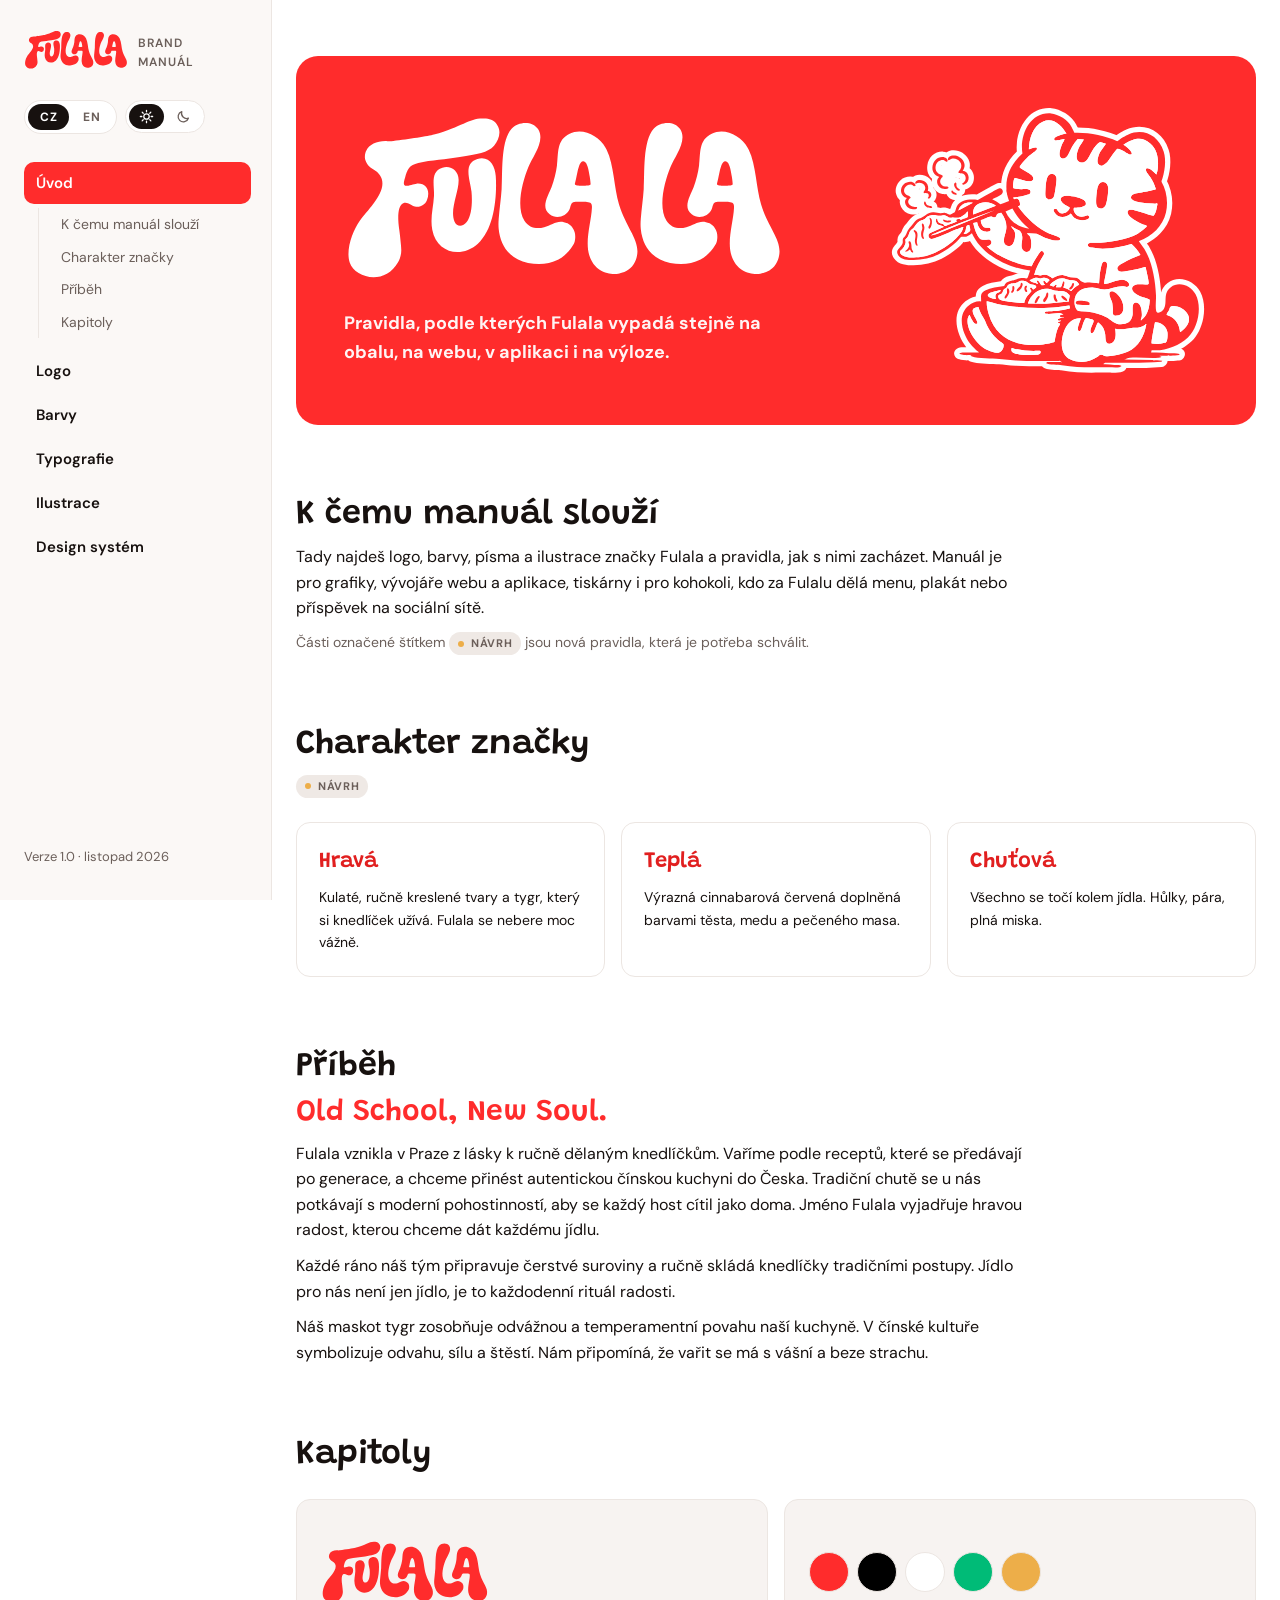
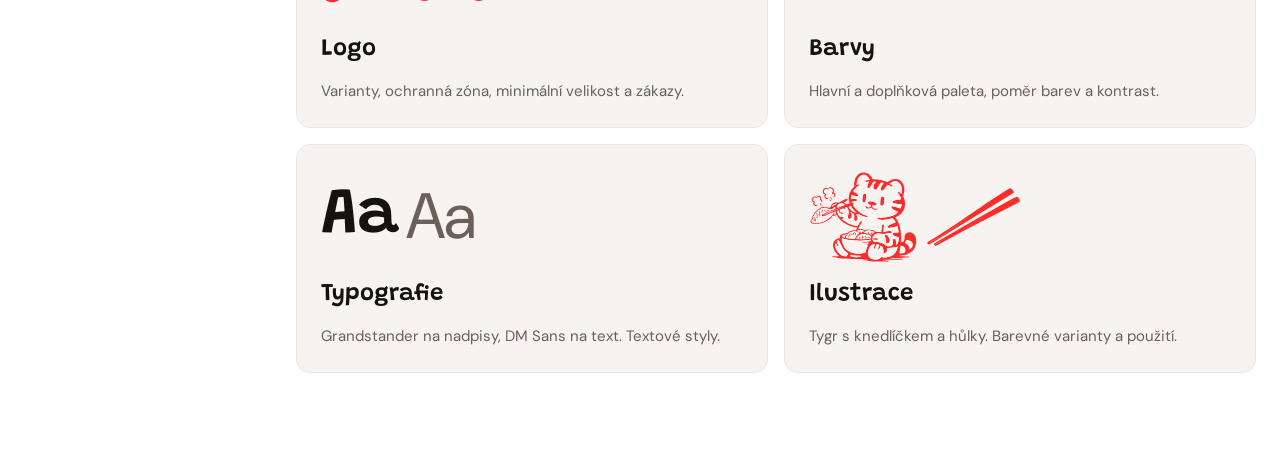
==== commit 77ca384b: "Switch heading typeface from Shantell Sans to Grandstander Co-Authored-By: Claude Opus 5.5 <noreply@" ====
--- a/index.html
+++ b/index.html
@@ -7,7 +7,7 @@
 <link rel="apple-touch-icon" href="files/symbol/apple-touch-icon.png">
 <link rel="preconnect" href="https://fonts.googleapis.com">
 <link rel="preconnect" href="https://fonts.gstatic.com" crossorigin>
-<link rel="stylesheet" href="https://fonts.googleapis.com/css2?family=DM+Sans:opsz,wght@9..40,400;9..40,500;9..40,600;9..40,700&family=Shantell+Sans:wght@400;600;700&display=swap">
+<link rel="stylesheet" href="https://fonts.googleapis.com/css2?family=DM+Sans:opsz,wght@9..40,400;9..40,500;9..40,600;9..40,700&family=Grandstander:wght@400;600;700&display=swap">
 <style>
 body{margin:0}img{max-width:100%}[hidden]{display:none!important}
 
@@ -17,7 +17,7 @@
   --green:#00bb77; --apricot:#ffdab9; --walnut:#61210f; --cornsilk:#f9edcc; --bronze:#edae49;
   --bg:#ffffff; --fg:#17110f; --muted:#6b5f5a; --line:#ece6e2; --panel:#f7f3f1; --panel-2:#efe9e5;
   --accent:#e11f1f; --side:#fbf8f6; --focus:#ff2c2c; --spy:#007f4f; --dlp:#000;
-  --display:"Shantell Sans", "Comic Sans MS", system-ui, sans-serif;
+  --display:"Grandstander", "Comic Sans MS", system-ui, sans-serif;
   --body:"DM Sans", system-ui, -apple-system, "Segoe UI", sans-serif;
   --r:14px;
 }
@@ -246,8 +246,9 @@
   .menu-btn .i-close,.menu-btn[aria-expanded="true"] .i-open{display:none}
   .menu-btn[aria-expanded="true"] .i-close{display:block}
   .side-panel{display:none}
-  .side.open{position:fixed;inset:0;display:flex;flex-direction:column;background:var(--bg);border-bottom:0}
-  .side.open .side-panel{display:flex;flex-direction:column;flex:1;overflow-y:auto;border-top:1px solid var(--line);padding:16px max(16px,env(safe-area-inset-right,0px)) calc(32px + env(safe-area-inset-bottom,0px)) max(16px,env(safe-area-inset-left,0px));gap:0}
+  .side.open{position:fixed;top:0;right:0;bottom:auto;left:0;z-index:100;height:100vh;height:100dvh;display:flex;flex-direction:column;background:var(--bg);border-bottom:0;padding-top:env(safe-area-inset-top,0px);overflow:hidden}
+  .side.open .side-top{flex:none}
+  .side.open .side-panel{display:flex;flex-direction:column;flex:1 1 auto;min-height:0;background:var(--bg);overflow-y:auto;-webkit-overflow-scrolling:touch;overscroll-behavior:contain;border-top:1px solid var(--line);padding:16px max(16px,env(safe-area-inset-right,0px)) calc(32px + env(safe-area-inset-bottom,0px)) max(16px,env(safe-area-inset-left,0px));gap:0}
   .side-panel .nav{order:1}
   .side-panel .toggles{order:2;margin-top:32px}
   .side-panel .foot{order:3;margin-top:20px}
@@ -261,7 +262,7 @@
   .nav .sub,.nav li.on .sub{display:none;grid-column:1/-1;margin:0 0 10px 14px}
   .nav li.exp .sub{display:flex}
   .nav .sub a{font-size:17px;padding:9px 10px}
-  body.menu-open{overflow:hidden}
+  body.menu-open{overflow:hidden;position:fixed;left:0;right:0;width:100%}
   section{scroll-margin-top:84px}
   body::before{content:"";position:fixed;inset:0 0 auto;height:env(safe-area-inset-top,0px);z-index:10;background:var(--side)}
   main{padding-block:32px 72px;padding-left:max(16px,env(safe-area-inset-left,0px));padding-right:max(16px,env(safe-area-inset-right,0px))}
@@ -344,6 +345,27 @@
 <symbol id="twall" viewBox="0 0 311.7 528.63"><path class="m" d="M82.04,108.62c.11-.04.21-.14.24-.26-.1.07-.13.22-.24.26Z"/><path class="m" d="M255.31,127.13c-2.28.46-5.5,1.28-15.68,7.56-23.29-20.08-65.8-38.04-86.89-39.88-.75-.06-1.95-.14-3.45-.21-.43-1.93-1.1-4.12-2.03-6.56-6.39-19.37-21.18-31.81-30.45-34.3-23.41-6.28-39.23,8.37-51.99,25.62-.08.1-.13.19-.22.32-2.07,3.08-1.96,2.94-2.81,4.85-.35.79-1,2.35-1.17,2.89-1.4,4.67-5.21,18.8-5.21,18.8-6.73,3.48-11.87,8.08-15.04,10.93-.01,0-.02.02-.03.04l-10.32,11.74c-.22.26-.63.1-.63-.24.11-10.41.38-20.44.43-30.89l-.49-10.65c-1.38-17.79-2.27-35.14-1.26-52.76.04-.67.03-1.39-.01-2.06-.33-6.23-.59-22.28-2.23-29.23-.21-.87-.69-1.61-1.34-2.15S23.02.07,22.13.01c-2.59-.18-4.8,1.85-4.84,4.44-.24,16.92-.47,33.86-.89,50.77-2.06,84.88.8,170.56-.98,255.89-.03.07-.05.14-.08.22-20.44,26.31-21.4,63.23,2.9,87.77.06.06.1.15.1.25-.07,42.2-2.36,84.47.14,126.56.04.08.07.15.1.23,3.06,3.05,11,3.96,12.56-1.11.01-.05.01-.09.02-.13l.13-25.76c9.22-.9,17.83,3.91,24.41,7.71,20.59,11.89,43.02,8.19,65.12,8.79,7.65.21,17.5,2.26,25.05,2.11,1.84-.04,4.39.32,5.31-1.59.11-.23-.02-.5-.27-.54l-20.02-2.94h-15.03c-.17,0-2.86-.67-3.42-1.52-.13-.21,0-.49.24-.55,8.63-2.04,17.15.42,25.35-.89.19-.03.34-.2.33-.39-.1-3.62-4.48-2.41-7.2-2.94-1.28-.26-4.82-.2-4.79-1.7,11.16.19,22.37-.28,33.54-.05,3.29.06,6.21,1.23,9.98,1.09,10.32-.38,13.36-8.35,1.9-9.96-.01-.01-.02-.01-.03-.01l-30.4-2.09c1.02-3.26,2.75-.99,3.5-.99h33c.76,0,3.14-1.22,2.6-2.79-.05-.13-.18-.21-.32-.22l-34.46-2.97c-.18,0-.32-.16-.34-.34-.13-1.97-.22-1.46,1.51-1.68,4.51-.58,30.11.94,34.05.16.24-.05.36-.33.23-.55l-1.35-2.28c-.05-.1-.15-.17-.26-.18-7.72-1.05-17.24-.19-24.67-1.15-1.38-.18-3.13-.74-1.48-2l75.13.98c.33,0,.5-.42.25-.65-3.73-3.49-10.33-1.84-14.88-2.34-15.44-1.69-30.91-2.87-46.5-3-.23-1.75,2.27-.94,3.48-.99,3.07-.13,6.17.08,9.23,0,.19,0,.25-.19.36-.34.67-.92,2.36-2.71-1.58-2.66h-19c-.17,0-1.57-1.35-1.5-1.99,40.24,2.85,96.06-24.13,99.88-68.64,2.42-28.28-29.83-52.06-51.37-31.36-6.28,6.03-4.51,11.14-7.32,17.68-5.19,12.05-22.65,23.52-35.65,24.34-21.59,1.38-5.39-8.27.49-14.51,12.59-13.37,19.38-33.12,21.86-51.14,1.02-7.41.01-17.34,1.14-23.85.19-1.08.58-1.94,1.42-2.65.62-.52,13.43.32,16.1.16,53.29-3.27,106.15-37.34,87.74-97.82-.32-1.03-.9-2.6-1.69-4.46,5.71-2.87,14.03-13.9,15.89-18.78,15.15-39.65-6.04-78.76-51.54-69.53ZM196.5,407.77c1.11-2.14,11.05-13.04,12.34-13.07,8.32-.15,24.65,19.81,24.24,28.32-.28,5.75-16.31,18.24-23.05,20.46-.28.09-.54-.17-.45-.46,4.66-14.99-.48-26.05-12.96-34.8-.15-.1-.2-.29-.12-.45ZM155.95,421.82c4.86.91,13.64-2.83,16.91-.13,6.37,5.28,9.88,24.05,6.31,31.67-.03.05-.06.1-.11.14-1.81,1.31-21.01,3.02-23.14,1.33-.08-.07-.11-.19-.1-.3,1.19-10.96,2.48-21.43-.3-32.26-.07-.27.16-.5.43-.45ZM104.52,443.97c.81,2.74,6.03,4.08,8.61,4.45,5.35.76,17.98-.26,22.24,1.75,4.89,2.31.21,22.77-1.53,27.49-2.74,7.41-8.09,12.99-14.81,16.92-.09.06-.22.08-.32.04-3.06-1.35,1.59-20.92-7.08-17.29-7.02,2.95,1.86,23.72-8.94,22.4-.18-.03-.33-.19-.33-.38v-17.17c0-.62-2.46-2.44-3.55-2.55-8.67-.86-3.08,21.6-7.09,22.91-5.97,1.95-31.52-5.22-36.3-9.42-3.19-2.81-4.67-8.2-5.76-12.23-2.88-10.64-2.06-22.96-4.97-33.04-1.32-4.59-12.33-14.83-12.33-16.67v-20.78c0-.14.08-.26.2-.32l1.68-.88c.1-.06.22-.06.32,0,7.57,3.49,15.59,6.28,23.77,8.02,9.98,2.14,27.09,4.71,38.03,2.18,7.34-1.7,13.9-3.29,19.67-4.76,5.71,2.86,18.77-1.13,21.02-1.04.18,0,.32.15.35.32,1.79,10.56-.75,13.83-10.36,17.95-5.39,2.3-17.91,3.36-20.63,5.37-1.88,1.39-2.43,4.54-1.89,6.74ZM156.83,331.71c-4.91-.34-16.32-5.21-18.29,1.7-3.36,11.76,27.34,14.06,29.3,23.14.78,3.57-5.26,17.02-7.31,20.8-5.74,10.61-12.53,17.16-23.15,22.85-3.68,1.98-7.91,3.31-11.89,4.59-8.15,1.15-18.52,2.87-31.08,5.22-1.27.23-2.37.54-3.55.47-26.11-1.57-63.73-10.25-74.45-37.15-.03-.08-.04-.18-.02-.26.86-2.69,9.98.46,12.5.6,3.48.2,11.89-.15,9.03-5.98-2.11-4.29-22.84-.18-24.49-10.57-.51-3.19.01-14.49,2.94-15.99,5.03-2.57,19.11,7.5,23.29.28,2.79-5.77-16.4-8.38-20.94-9.66-.19-.05-.3-.25-.25-.44,3.77-14.65,19.11-19.56,32.9-16.14,10.78,2.67,18.07,11.27,27.77,14.23,6.57,2,14.49,2.12,21.43,3.58,4.62.97,15.92,7.89,12.34-2.35-3.08-8.8-21.43-7.47-28.58-9.41-2.14-.58-15.73-10.02-16.54-11.54-1.19-2.23,4.04-7.22,5.37-9.7,4.33-8.01,6.36-16.85,6.22-25.97-.01-.23.19-.42.41-.37,3.27.71,22.86,15.4,25.25,16.86,21.32,13.05,43.28,19.14,67.22,25.52.13.04.23.14.26.27,4.06,15.02-2.35,16.37-15.69,15.42ZM30.4,283.18c-.06-.07-.1-.17-.1-.27l.06-10.8c0-.22.19-.39.41-.36,3.89.57,14.49-1.12,14.62-5.49.01-.05,0-.11-.02-.16-2.1-6.54-9.49-1.54-14.68-2.36-.19-.03-.31-.2-.29-.39.33-3.49-.65-7.92-.02-11.16.47-2.44,3.1-2.99,3.1-6.01s-2.63-3.57-3.1-6.02c-2.46-12.69,2.86-13.9,13.26-9.26,21.26,9.47,31.82,53.52,14.37,69.42-3.49,3.18-18.26,3.06-23.19,2.41-3.99-.53-4.96-2.57-4.54-6.57.79-7.48,12.72.25,17.15-6.91,6.06-9.82-13.27-2.05-17.03-6.07ZM284.92,203.29c-3.33-5.73-7.11-10.61-10.05-10.64-8.42-.08,1.95,17.27,3.01,21.01,1.6,5.65,2.57,12.89,2.34,18.74-.03.07-.07.17-.09.24-1.86,1.75-18.75-.88-22.22-1-6.55-.24-28.6-2.56-21.59,9.6,3.74,6.5,32.05,13.37,40.07,14.91,1.39.99.85,1.34.54,2.57-.75,2.99-9.91,16.8-12.87,16.77-2.03-.03-13.82-6.16-16.36-7.64-6.06-3.53-11.66-10.27-18.84-10.25-14.2.05-2.09,18.1,2.99,23.09l12.15,12.12c.18.18.13.48-.09.59-31.99,16.88-74.43,11.88-107.75.99-22.77-7.45-37.76-21.71-57.24-34.6-.05-.06-.09-.12-.14-.18-4.84-13.42-11.71-28.72-24.75-36.1-4.48-2.53-16.14-5.12-17.9-8.1-1.46-2.47-6.28-19-5.87-21.46.03-.16.17-.27.33-.27,5.69-.16,27.36.24,29.84-3.67,8.09-12.71-25.64-14.4-29.83-18.56-3.5-3.48.08-14.85,1.67-19.46.06-.18.25-.28.43-.23,8.47,2.46,26.79,14.75,34.49,12.28,3.25-1.04,4.51-3.34,4.16-6.76-.83-8.35-20.29-21.03-26.72-26.87-.14-.13-.15-.35-.02-.49,9.79-11.37,23.42-16.87,37.43-21.3.11-.04.14-.19.24-.26.49-1.74-.06-4.03-1.61-5.01-.08-.05-.16-.1-.24-.14-.05-.02-.1-.03-.15-.04l-10.49-.48c-.22-.01-.39-.21-.35-.43,5.2-27.8,36.71-51.77,58.34-22.49,1.6,2.17,3.78,5.31,5.57,9.42.86,1.99,1.75,3.78,2.63,5.38-2.13.09-4.24.24-6.21.47-.82.1-1.61.21-2.36.33-.87.14-1.69.3-2.45.49-.57.13-1.11.28-1.61.44-.17.05-.33.11-.49.17-.95.34-1.75.73-2.33,1.19-.1.07-.19.15-.27.23-.09.08-.17.16-.24.24-.05.06-.1.12-.14.18-.11.14-.2.28-.27.42-.04.08-.08.17-.11.26v.02c-.03.08-.05.16-.07.25v.04c.02.1.03.21.05.3.02.09.04.18.07.26.03.12.07.24.11.35.03.08.06.16.1.23.05.11.1.22.16.33.04.07.09.15.14.22.23.35.52.67.85.95.08.07.17.14.25.2.09.07.18.13.27.19.09.06.18.12.28.18.08.05.16.1.24.14.34.19.71.36,1.1.51.19.08.38.15.58.22.17.05.35.11.53.16.15.05.31.09.47.13.19.05.37.1.57.14,1.48.33,3.12.53,4.76.66.68.05,1.36.09,2.02.12.23.02.45.03.68.04.22,0,.43.02.65.03.33.01.65.03.96.04.76.03,1.49.07,2.16.12h.15c.19.02.38.03.56.05.36.03.7.06,1.02.1.17.03.33.05.48.07.03.01.06.01.09.02.14.02.27.05.39.08.41.09.74.2.98.34.16.09.23.29.15.46-3.4,7.64-13.98,20.69-12.69,28.98,1.14,7.34,8.49,7.2,13.34,2.8,5.36-4.85,14.76-25.4,19.49-27.57,3.47-1.59,10.48,2.31,14.45,3.41.25.07.35.35.2.56-6.78,8.95-16.59,20.69-19.03,31.78-2.31,10.52,9.41,13.38,17.31,8.23,6.02-3.93,23.57-29.06,27.54-29.09,1.5-.02,10.68,5.76,11.43,7.74.02.05.03.1.04.14.01.02.01.03.01.04h0c0,.1-.04.18-.1.24-.16.17-.33.36-.51.55-.27.29-.56.6-.86.93-.58.63-1.2,1.32-1.87,2.07-.33.39-.69.79-1.05,1.21-.23.27-.47.55-.71.83-.48.56-.97,1.15-1.46,1.75-.99,1.2-2,2.47-2.98,3.78-.49.65-.97,1.31-1.44,1.97-.96,1.33-1.87,2.69-2.7,4.04-.34.55-.66,1.1-.97,1.65-.14.24-.28.48-.4.71-.3.55-.58,1.1-.84,1.64-1.56,3.23-2.4,6.24-1.92,8.61.76,3.74,5.44,7.11,9.24,6.73,3.4-.34,8.1-4.18,12.75-8.74l1.11-1.11c.72-.73,1.44-1.46,2.15-2.2,1.84-1.92,3.62-3.85,5.26-5.6.26-.28.52-.56.79-.84,2.99-3.21,5.4-5.68,6.62-6.15.06-.03.12-.05.18-.06.07-.02.13-.03.19-.03.05,0,.09.02.14.03,4.92,2.02,12.97,12.61,16.42,14.22,5.06,2.35,6.7-2.1,4.71-6.74-1.29-3.02-3.28-6.08-5.84-9.13,40.59-14.72,62.9,19.94,36.67,59.97Z"/><path class="k" d="M233.08,423.02c-.28,5.75-16.31,18.24-23.05,20.46-.28.09-.54-.17-.45-.46,4.66-14.99-.48-26.05-12.96-34.8-.15-.1-.2-.29-.12-.45,1.11-2.14,11.05-13.04,12.34-13.07,8.32-.15,24.65,19.81,24.24,28.32Z"/><path class="k" d="M179.17,453.36s-.06.1-.11.14c-1.81,1.31-21.01,3.02-23.14,1.33-.08-.07-.11-.19-.1-.3,1.19-10.96,2.48-21.43-.3-32.26-.07-.27.16-.5.43-.45,4.86.91,13.64-2.83,16.91-.13,6.37,5.28,9.88,24.05,6.31,31.67Z"/><path class="k" d="M133.84,477.66c-2.74,7.41-8.09,12.99-14.81,16.92-.09.06-.22.08-.32.04-3.06-1.35,1.59-20.92-7.08-17.29-7.02,2.95,1.86,23.72-8.94,22.4-.18-.03-.33-.19-.33-.38v-17.17c0-.62-2.46-2.44-3.55-2.55-8.67-.86-3.08,21.6-7.09,22.91-5.97,1.95-31.52-5.22-36.3-9.42-3.19-2.81-4.67-8.2-5.76-12.23-2.88-10.64-2.06-22.96-4.97-33.04-1.32-4.59-12.33-14.83-12.33-16.67v-20.78c0-.14.08-.26.2-.32l1.68-.88c.1-.06.22-.06.32,0,7.57,3.49,15.59,6.28,23.77,8.02,9.98,2.14,27.09,4.71,38.03,2.18,7.34-1.7,13.9-3.29,19.67-4.76,5.71,2.86,18.77-1.13,21.02-1.04.18,0,.32.15.35.32,1.79,10.56-.75,13.83-10.36,17.95-5.39,2.3-17.91,3.36-20.63,5.37-1.88,1.39-2.43,4.54-1.89,6.74.81,2.74,6.03,4.08,8.61,4.45,5.35.76,17.98-.26,22.24,1.75,4.89,2.31.21,22.77-1.53,27.49Z"/><path class="k" d="M156.83,331.71c13.34.95,19.75-.4,15.69-15.42-.03-.13-.13-.23-.26-.27-23.94-6.38-45.9-12.47-67.22-25.52-2.39-1.46-21.98-16.15-25.25-16.86-.22-.05-.42.14-.41.37.14,9.12-1.89,17.96-6.22,25.97-1.33,2.48-6.56,7.47-5.37,9.7.81,1.52,14.4,10.96,16.54,11.54,7.15,1.94,25.5.61,28.58,9.41,3.58,10.24-7.72,3.32-12.34,2.35-6.94-1.46-14.86-1.58-21.43-3.58-9.7-2.96-16.99-11.56-27.77-14.23-13.79-3.42-29.13,1.49-32.9,16.14-.05.19.06.39.25.44,4.54,1.28,23.73,3.89,20.94,9.66-4.18,7.22-18.26-2.85-23.29-.28-2.93,1.5-3.45,12.8-2.94,15.99,1.65,10.39,22.38,6.28,24.49,10.57,2.86,5.83-5.55,6.18-9.03,5.98-2.52-.14-11.64-3.29-12.5-.6-.02.08,0,.18.02.26,10.72,26.9,48.34,35.58,74.45,37.15,1.18.07,2.28-.24,3.55-.47,12.56-2.35,22.93-4.07,31.08-5.22,3.98-1.28,8.21-2.61,11.89-4.59,10.62-5.69,17.41-12.24,23.15-22.85,2.05-3.78,8.09-17.23,7.31-20.8-1.96-9.08-32.66-11.38-29.3-23.14,1.97-6.91,13.38-2.04,18.29-1.7ZM84.89,391.75c-8.46-.36-7.89-9.23-7.51-15.56.02-.31.04-.63.07-.95.76-9.82,4.12-20.44,4.12-30.52v-.27s.01-.08.02-.12c.02-.07.05-.14.08-.21,0,0,0-.02,0-.03.75-1.8,3.52-3.52,5.57-4.06.15-.05.3-.08.44-.1.15-.03.29-.05.42-.06,6.08-.55,9.02,8.87,9.99,13.57,1.91,9.21.69,38.89-13.21,38.31ZM139.4,368.14c.48,6.58-1.98,20.72-9.77,22.36-11.7,2.47-8.83-16.64-9.54-23.04-.44-3.94-1.94-9.08-3.01-13-1.03-3.75-6.9-11.81-1-13.59,11.2-3.39,22.64,18.13,23.32,27.27Z"/><path class="k" d="M58.01,300.32c-3.49,3.18-18.26,3.06-23.19,2.41-3.99-.53-4.96-2.57-4.54-6.57.79-7.48,12.72.25,17.15-6.91,6.06-9.82-13.27-2.05-17.03-6.07-.06-.07-.1-.17-.1-.27l.06-10.8c0-.22.19-.39.41-.36,3.89.57,14.49-1.12,14.62-5.49.01-.05,0-.11-.02-.16-2.1-6.54-9.49-1.54-14.68-2.36-.19-.03-.31-.2-.29-.39.33-3.49-.65-7.92-.02-11.16.47-2.44,3.1-2.99,3.1-6.01s-2.63-3.57-3.1-6.02c-2.46-12.69,2.86-13.9,13.26-9.26,21.26,9.47,31.82,53.52,14.37,69.42Z"/><path class="m" d="M119.48,99.6c-.02-.07-.03-.14-.04-.21,0-.03-.01-.06-.01-.09.02.1.03.21.05.3Z"/><path class="m" d="M136.43,104.82c-.67-.05-1.4-.08-2.16-.12.76.03,1.49.07,2.16.12Z"/><path class="m" d="M155.35,260.17c-9.64,4.71-27.56-2.48-28.96-14.07-.02-.22-.23-.37-.44-.31-8.01,2.08-16.37,2.88-23.1-3.1-4.02-3.57-7.66-13.47.82-10.84,1.99.61,2.88,3.8,4.73,5.29,6.17,4.97,15.77,2.03,18.88-4.86.02-.05.04-.11.04-.16.13-4.59-19.03-12.58-11.43-20.43,6.48-6.69,32.19,5.24,37.53,11.43,3.99,4.62,3.72,9.89-2.77,11.35-7.13,1.61-16.94-4.54-17.34,4.73-.29,6.56,7.36,14.08,13.67,14.45,3.15.18,6.14-2.25,8.97-.06,2.17,1.72,1.91,5.36-.6,6.58Z"/><path class="m" d="M196.22,234.03c-2.75,5.47-6.78,10.67-10.79,10.39-1.22-.09-3.36-.43-4.96-1.44,0,0-2.84-1.41-3.64-4.26-1.6-5.66,2.35-20.7,8.68-31.4,5.32-9.01,8.03-10.53,10.37-10.7,3.23-.24,8.27,1.38,9.27,4.76,1.78,5.98-5.85,26.51-8.93,32.65Z"/><path class="k" d="M274.87,192.65c2.94.03,6.72,4.91,10.05,10.64,26.23-40.03,3.92-74.69-36.67-59.97,2.56,3.05,4.55,6.11,5.84,9.13,1.99,4.64.35,9.09-4.71,6.74-3.45-1.61-11.5-12.2-16.42-14.22-.05,0-.09-.02-.14-.03-.06,0-.12,0-.19.03-.06.01-.12.03-.18.06-1.22.47-3.63,2.94-6.62,6.15-.27.28-.53.56-.79.84-1.64,1.75-3.42,3.68-5.26,5.6-.71.74-1.43,1.48-2.15,2.2l-1.11,1.11c-4.65,4.56-9.35,8.4-12.75,8.74-3.8.38-8.48-2.99-9.24-6.73-.48-2.37.36-5.38,1.92-8.61.26-.54.54-1.09.84-1.64.12-.23.26-.47.4-.71.31-.55.63-1.1.97-1.65.83-1.35,1.74-2.71,2.7-4.04.47-.66.95-1.32,1.44-1.97.98-1.31,1.99-2.58,2.98-3.78.49-.6.98-1.19,1.46-1.75.24-.28.48-.56.71-.83.36-.42.72-.82,1.05-1.21.67-.75,1.29-1.44,1.87-2.07.3-.33.59-.64.86-.93.18-.19.35-.38.51-.55.04-.09.07-.14.1-.23h0s0-.03-.01-.05c-.01-.04-.02-.09-.04-.14-.75-1.98-9.93-7.76-11.43-7.74-3.97.03-21.52,25.16-27.54,29.09-7.9,5.15-19.62,2.29-17.31-8.23,2.44-11.09,12.25-22.83,19.03-31.78.15-.21.05-.49-.2-.56-3.97-1.1-10.98-5-14.45-3.41-4.73,2.17-14.13,22.72-19.49,27.57-4.85,4.4-12.2,4.54-13.34-2.8-1.29-8.29,9.29-21.34,12.69-28.98.08-.17.01-.37-.15-.46-.24-.14-.57-.25-.98-.34-.12-.03-.25-.06-.39-.08-.03-.01-.06-.01-.09-.02-.15-.02-.31-.04-.48-.07-.32-.04-.66-.07-1.02-.1-.18-.02-.37-.03-.56-.05h-.15c-.67-.05-1.4-.09-2.16-.12-.31,0-.63-.03-.96-.04-.22,0-.43-.02-.65-.03-.23-.01-.45-.02-.68-.04-.66-.03-1.34-.07-2.02-.12-1.64-.13-3.28-.33-4.76-.66-.2-.04-.38-.09-.57-.14-.16-.04-.32-.08-.47-.13-.18-.05-.36-.11-.53-.16-.2-.07-.39-.14-.58-.22-.39-.15-.76-.32-1.1-.51-.08-.04-.16-.09-.24-.14-.1-.06-.19-.12-.28-.18-.09-.06-.18-.12-.27-.19-.08-.06-.17-.13-.25-.2-.33-.28-.62-.6-.85-.95-.05-.07-.1-.15-.14-.22-.06-.11-.11-.22-.16-.33-.04-.07-.07-.15-.1-.23-.04-.11-.08-.23-.11-.35-.03-.08-.05-.17-.07-.26-.02-.09-.03-.2-.05-.3v-.04c.02-.09.04-.17.07-.25v-.02c.03-.09.07-.18.11-.26.07-.14.16-.28.27-.42.03-.06.08-.12.14-.18.07-.08.15-.16.24-.24.09-.08.17-.16.27-.23.58-.46,1.38-.85,2.33-1.19.16-.06.32-.12.49-.17.5-.16,1.04-.31,1.61-.44.76-.19,1.58-.35,2.45-.49.75-.13,1.54-.23,2.36-.33,1.97-.23,4.08-.38,6.21-.47-.88-1.6-1.77-3.39-2.63-5.38-1.79-4.11-3.97-7.25-5.57-9.42-21.63-29.28-53.14-5.31-58.34,22.49-.04.22.13.42.35.43l10.49.48c.05,0,.1.02.15.04.08.04.16.09.24.14,1.68,1,3.79,3.58,1.61,5.01-.1.07-.13.22-.24.26-14.01,4.43-27.64,9.93-37.43,21.3-.13.14-.12.36.02.49,6.43,5.84,25.89,18.52,26.72,26.87.35,3.42-.91,5.72-4.16,6.76-7.7,2.47-26.02-9.82-34.49-12.28-.18-.05-.37.05-.43.23-1.59,4.61-5.17,15.98-1.67,19.46,4.19,4.16,37.92,5.85,29.83,18.56-2.48,3.91-24.15,3.51-29.84,3.67-.16,0-.3.11-.33.27-.41,2.46,4.41,18.99,5.87,21.46,1.76,2.98,13.42,5.57,17.9,8.1,13.04,7.38,19.91,22.68,24.75,36.1.05.06.09.12.14.18,19.48,12.89,34.47,27.15,57.24,34.6,33.32,10.89,75.76,15.89,107.75-.99.22-.11.27-.41.09-.59l-12.15-12.12c-5.08-4.99-17.19-23.04-2.99-23.09,7.18-.02,12.78,6.72,18.84,10.25,2.54,1.48,14.33,7.61,16.36,7.64,2.96.03,12.12-13.78,12.87-16.77.31-1.23.85-1.58-.54-2.57-8.02-1.54-36.33-8.41-40.07-14.91-7.01-12.16,15.04-9.84,21.59-9.6,3.47.12,20.36,2.75,22.22,1,.02-.07.06-.17.09-.24.23-5.85-.74-13.09-2.34-18.74-1.06-3.74-11.43-21.09-3.01-21.01ZM85.74,198.02c-.12-6.9,10.13-35.57,17.35-37.14,5.87-1.28,10.91,2.53,10.91,8.45.01,8.42-7.88,27.68-10.83,32.65-6.21,10.44-17.21,8.39-17.43-3.96ZM155.35,260.17c-9.64,4.71-27.56-2.48-28.96-14.07-.02-.22-.23-.37-.44-.31-8.01,2.08-16.37,2.88-23.1-3.1-4.02-3.57-7.66-13.47.82-10.84,1.99.61,2.88,3.8,4.73,5.29,6.17,4.97,15.77,2.03,18.88-4.86.02-.05.04-.11.04-.16.13-4.59-19.03-12.58-11.43-20.43,6.48-6.69,32.19,5.24,37.53,11.43,3.99,4.62,3.72,9.89-2.77,11.35-7.13,1.61-16.94-4.54-17.34,4.73-.29,6.56,7.36,14.08,13.67,14.45,3.15.18,6.14-2.25,8.97-.06,2.17,1.72,1.91,5.36-.6,6.58ZM196.22,234.03c-2.75,5.47-6.78,10.67-10.79,10.39-1.22-.09-3.36-.43-4.96-1.44,0,0-2.84-1.41-3.64-4.26-1.6-5.66,2.35-20.7,8.68-31.4,5.32-9.01,8.03-10.53,10.37-10.7,3.23-.24,8.27,1.38,9.27,4.76,1.78,5.98-5.85,26.51-8.93,32.65Z"/><path class="m" d="M114,169.33c.01,8.42-7.88,27.68-10.83,32.65-6.21,10.44-17.21,8.39-17.43-3.96-.12-6.9,10.13-35.57,17.35-37.14,5.87-1.28,10.91,2.53,10.91,8.45Z"/><path class="m" d="M84.89,391.75c-8.46-.36-7.89-9.23-7.51-15.56.6-10.08,3.32-21.1,4.19-31.47.02-.21.05-.42.11-.63.62-2.15,4.39-4.04,6.43-4.22,6.08-.55,9.02,8.87,9.99,13.57,1.91,9.21.69,38.89-13.21,38.31Z"/><path class="m" d="M129.63,390.5c-11.7,2.47-8.83-16.64-9.54-23.04-.44-3.94-1.94-9.08-3.01-13-1.03-3.75-6.9-11.81-1-13.59,11.2-3.39,22.64,18.13,23.32,27.27.48,6.58-1.98,20.72-9.77,22.36Z"/></symbol>
 <symbol id="twallcin" viewBox="0 0 343.66 560.63"><path class="m" d="M98.02,140.62c-6.54,0-12.68-4.04-15.04-10.55-2.12-5.85-.62-12.12,3.35-16.38.83-.93,1.77-1.75,2.8-2.47,2.75-1.91,5.94-2.87,9.14-2.87s6.37.95,9.11,2.85c5.49,3.8,8.04,10.62,6.4,17.09-1.34,5.26-5.18,9.51-10.29,11.36-1.8.65-3.64.96-5.46.96Z"/><path class="m" d="M98.02,140.62c-6.54,0-12.68-4.04-15.04-10.55-2.12-5.85-.62-12.12,3.35-16.38.83-.93,1.77-1.75,2.8-2.47,2.75-1.91,5.94-2.87,9.14-2.87s6.37.95,9.11,2.85c5.49,3.8,8.04,10.62,6.4,17.09-1.34,5.26-5.18,9.51-10.29,11.36-1.8.65-3.64.96-5.46.96Z"/><path class="m" d="M41.31,560.63c-6.8,0-13.55-2.68-18.04-7.16-1.46-1.46-2.63-3.18-3.43-5.08-.77-1.75-1.23-3.62-1.34-5.53-1.75-29.38-1.2-59.02-.68-87.68.2-11.1.41-22.53.48-33.82-23.28-27.82-24.48-67.97-2.79-99.49.74-39.64.52-79.99.31-119.06-.24-43.3-.49-88.07.58-131.98.39-15.91.62-32.14.85-47.83l.04-2.77C17.44,9.06,26.65,0,37.79,0c.47,0,.95.02,1.43.05,4.23.29,8.2,1.88,11.47,4.59,3.34,2.78,5.65,6.48,6.67,10.71,1.55,6.58,2.05,16.74,2.46,27.46.07,1.83.13,3.42.19,4.63.08,1.35.08,2.66,0,3.9-.95,16.59-.09,32.9,1.05,48.14.07-.24.24-.8.26-.87.51-1.62,1.59-4.08,1.8-4.56l.16-.36c1.24-2.79,1.85-3.74,4-6.94,0,0,0,0,0-.01.17-.26.41-.61.71-1.02,10.67-14.41,27.86-33.47,54-33.47,4.88,0,9.89.68,14.91,2.03,7.84,2.11,16.24,7.48,23.66,15.15,7.25,7.5,13,16.59,16.73,26.45,22.04,4.11,55.81,18.3,79.71,35.59,4.72-2.38,7.91-3.38,11.09-4.03,5.5-1.11,10.93-1.68,16.13-1.68,20.45,0,37.65,8.62,48.43,24.29,12.56,18.25,14.47,43.79,5.09,68.32-1.83,4.81-6.61,12.19-12.34,18.31,6.22,24.99,2.46,48.22-10.97,67.56-18.06,26.01-52.68,43-92.6,45.44-.5.03-1.15.05-1.92.05-.37,0-.77,0-1.2-.01-.02,4.13-.1,8.37-.67,12.51-.23,1.63-.5,3.44-.85,5.38,7.19-5.1,15.41-7.76,24.08-7.76,12.7,0,25.39,5.89,34.81,16.15,10.17,11.08,15.28,25.8,14.03,40.4-2.25,26.2-18.74,47.89-41.07,62.59,2.2.97,4.44,2.34,6.53,4.29,4.95,4.6,6.56,11.64,4.1,17.95-2.47,6.33-8.46,10.42-15.25,10.42-.07,0-32.67-.42-32.67-.42-.25.84-.55,1.67-.92,2.47.19,1.24.25,2.49.18,3.72-.59,11.44-10.71,19.79-24.61,20.3-.41.01-.82.02-1.22.02-1.08,0-2.09-.05-3.03-.13-.17.48-.37.95-.59,1.41l-.04.09c-1.54,3.2-6.42,10.65-18.33,10.65h-1.03c-.41,0-.79,0-1.17,0-4.92,0-9.99-.61-14.89-1.2-3.64-.44-7.08-.85-9.79-.93-1.63-.04-3.39-.07-5.36-.07-2.77,0-5.55.04-8.32.08-2.93.04-5.85.09-8.77.09-16.16,0-33.43-1.34-50.22-11.03-.17-.1-.34-.2-.52-.3l-.02,4.57c0,.76-.06,1.51-.17,2.26-.04.27-.09.56-.15.86-.11.55-.24,1.09-.41,1.63-2.79,9.05-11.07,14.89-21.1,14.89Z"/><path class="k" d="M98.02,124.62c.11-.04.21-.14.24-.26-.1.07-.13.22-.24.26Z"/><path class="k" d="M271.29,143.13c-2.28.46-5.5,1.28-15.68,7.56-23.29-20.08-65.8-38.04-86.89-39.88-.75-.06-1.95-.14-3.45-.21-.43-1.93-1.1-4.12-2.03-6.56-6.39-19.37-21.18-31.81-30.45-34.3-23.41-6.28-39.23,8.37-51.99,25.62-.08.1-.13.19-.22.32-2.07,3.08-1.96,2.94-2.81,4.85-.35.79-1,2.35-1.17,2.89-1.4,4.67-5.21,18.8-5.21,18.8-6.73,3.48-11.87,8.08-15.04,10.93-.01,0-.02.02-.03.04l-10.32,11.74c-.22.26-.63.1-.63-.24.11-10.41.38-20.44.43-30.89l-.49-10.65c-1.38-17.79-2.27-35.14-1.26-52.76.04-.67.03-1.39-.01-2.06-.33-6.23-.59-22.28-2.23-29.23-.21-.87-.69-1.61-1.34-2.15s-1.47-.88-2.36-.94c-2.59-.18-4.8,1.85-4.84,4.44-.24,16.92-.47,33.86-.89,50.77-2.06,84.88.8,170.56-.98,255.89-.03.07-.05.14-.08.22-20.44,26.31-21.4,63.23,2.9,87.77.06.06.1.15.1.25-.07,42.2-2.36,84.47.14,126.56.04.08.07.15.1.23,3.06,3.05,11,3.96,12.56-1.11.01-.05.01-.09.02-.13l.13-25.76c9.22-.9,17.83,3.91,24.41,7.71,20.59,11.89,43.02,8.19,65.12,8.79,7.65.21,17.5,2.26,25.05,2.11,1.84-.04,4.39.32,5.31-1.59.11-.23-.02-.5-.27-.54l-20.02-2.94h-15.03c-.17,0-2.86-.67-3.42-1.52-.13-.21,0-.49.24-.55,8.63-2.04,17.15.42,25.35-.89.19-.03.34-.2.33-.39-.1-3.62-4.48-2.41-7.2-2.94-1.28-.26-4.82-.2-4.79-1.7,11.16.19,22.37-.28,33.54-.05,3.29.06,6.21,1.23,9.98,1.09,10.32-.38,13.36-8.35,1.9-9.96-.01-.01-.02-.01-.03-.01l-30.4-2.09c1.02-3.26,2.75-.99,3.5-.99h33c.76,0,3.14-1.22,2.6-2.79-.05-.13-.18-.21-.32-.22l-34.46-2.97c-.18,0-.32-.16-.34-.34-.13-1.97-.22-1.46,1.51-1.68,4.51-.58,30.11.94,34.05.16.24-.05.36-.33.23-.55l-1.35-2.28c-.05-.1-.15-.17-.26-.18-7.72-1.05-17.24-.19-24.67-1.15-1.38-.18-3.13-.74-1.48-2l75.13.98c.33,0,.5-.42.25-.65-3.73-3.49-10.33-1.84-14.88-2.34-15.44-1.69-30.91-2.87-46.5-3-.23-1.75,2.27-.94,3.48-.99,3.07-.13,6.17.08,9.23,0,.19,0,.25-.19.36-.34.67-.92,2.36-2.71-1.58-2.66h-19c-.17,0-1.57-1.35-1.5-1.99,40.24,2.85,96.06-24.13,99.88-68.64,2.42-28.28-29.83-52.06-51.37-31.36-6.28,6.03-4.51,11.14-7.32,17.68-5.19,12.05-22.65,23.52-35.65,24.34-21.59,1.38-5.39-8.27.49-14.51,12.59-13.37,19.38-33.12,21.86-51.14,1.02-7.41.01-17.34,1.14-23.85.19-1.08.58-1.94,1.42-2.65.62-.52,13.43.32,16.1.16,53.29-3.27,106.15-37.34,87.74-97.82-.32-1.03-.9-2.6-1.69-4.46,5.71-2.87,14.03-13.9,15.89-18.78,15.15-39.65-6.04-78.76-51.54-69.53ZM212.48,423.77c1.11-2.14,11.05-13.04,12.34-13.07,8.32-.15,24.65,19.81,24.24,28.32-.28,5.75-16.31,18.24-23.05,20.46-.28.09-.54-.17-.45-.46,4.66-14.99-.48-26.05-12.96-34.8-.15-.1-.2-.29-.12-.45ZM171.93,437.82c4.86.91,13.64-2.83,16.91-.13,6.37,5.28,9.88,24.05,6.31,31.67-.03.05-.06.1-.11.14-1.81,1.31-21.01,3.02-23.14,1.33-.08-.07-.11-.19-.1-.3,1.19-10.96,2.48-21.43-.3-32.26-.07-.27.16-.5.43-.45ZM120.5,459.97c.81,2.74,6.03,4.08,8.61,4.45,5.35.76,17.98-.26,22.24,1.75,4.89,2.31.21,22.77-1.53,27.49-2.74,7.41-8.09,12.99-14.81,16.92-.09.06-.22.08-.32.04-3.06-1.35,1.59-20.92-7.08-17.29-7.02,2.95,1.86,23.72-8.94,22.4-.18-.03-.33-.19-.33-.38v-17.17c0-.62-2.46-2.44-3.55-2.55-8.67-.86-3.08,21.6-7.09,22.91-5.97,1.95-31.52-5.22-36.3-9.42-3.19-2.81-4.67-8.2-5.76-12.23-2.88-10.64-2.06-22.96-4.97-33.04-1.32-4.59-12.33-14.83-12.33-16.67v-20.78c0-.14.08-.26.2-.32l1.68-.88c.1-.06.22-.06.32,0,7.57,3.49,15.59,6.28,23.77,8.02,9.98,2.14,27.09,4.71,38.03,2.18,7.34-1.7,13.9-3.29,19.67-4.76,5.71,2.86,18.77-1.13,21.02-1.04.18,0,.32.15.35.32,1.79,10.56-.75,13.83-10.36,17.95-5.39,2.3-17.91,3.36-20.63,5.37-1.88,1.39-2.43,4.54-1.89,6.74ZM172.81,347.71c-4.91-.34-16.32-5.21-18.29,1.7-3.36,11.76,27.34,14.06,29.3,23.14.78,3.57-5.26,17.02-7.31,20.8-5.74,10.61-12.53,17.16-23.15,22.85-3.68,1.98-7.91,3.31-11.89,4.59-8.15,1.15-18.52,2.87-31.08,5.22-1.27.23-2.37.54-3.55.47-26.11-1.57-63.73-10.25-74.45-37.15-.03-.08-.04-.18-.02-.26.86-2.69,9.98.46,12.5.6,3.48.2,11.89-.15,9.03-5.98-2.11-4.29-22.84-.18-24.49-10.57-.51-3.19.01-14.49,2.94-15.99,5.03-2.57,19.11,7.5,23.29.28,2.79-5.77-16.4-8.38-20.94-9.66-.19-.05-.3-.25-.25-.44,3.77-14.65,19.11-19.56,32.9-16.14,10.78,2.67,18.07,11.27,27.77,14.23,6.57,2,14.49,2.12,21.43,3.58,4.62.97,15.92,7.89,12.34-2.35-3.08-8.8-21.43-7.47-28.58-9.41-2.14-.58-15.73-10.02-16.54-11.54-1.19-2.23,4.04-7.22,5.37-9.7,4.33-8.01,6.36-16.85,6.22-25.97-.01-.23.19-.42.41-.37,3.27.71,22.86,15.4,25.25,16.86,21.32,13.05,43.28,19.14,67.22,25.52.13.04.23.14.26.27,4.06,15.02-2.35,16.37-15.69,15.42ZM46.38,299.18c-.06-.07-.1-.17-.1-.27l.06-10.8c0-.22.19-.39.41-.36,3.89.57,14.49-1.12,14.62-5.49.01-.05,0-.11-.02-.16-2.1-6.54-9.49-1.54-14.68-2.36-.19-.03-.31-.2-.29-.39.33-3.49-.65-7.92-.02-11.16.47-2.44,3.1-2.99,3.1-6.01s-2.63-3.57-3.1-6.02c-2.46-12.69,2.86-13.9,13.26-9.26,21.26,9.47,31.82,53.52,14.37,69.42-3.49,3.18-18.26,3.06-23.19,2.41-3.99-.53-4.96-2.57-4.54-6.57.79-7.48,12.72.25,17.15-6.91,6.06-9.82-13.27-2.05-17.03-6.07ZM300.9,219.29c-3.33-5.73-7.11-10.61-10.05-10.64-8.42-.08,1.95,17.27,3.01,21.01,1.6,5.65,2.57,12.89,2.34,18.74-.03.07-.07.17-.09.24-1.86,1.75-18.75-.88-22.22-1-6.55-.24-28.6-2.56-21.59,9.6,3.74,6.5,32.05,13.37,40.07,14.91,1.39.99.85,1.34.54,2.57-.75,2.99-9.91,16.8-12.87,16.77-2.03-.03-13.82-6.16-16.36-7.64-6.06-3.53-11.66-10.27-18.84-10.25-14.2.05-2.09,18.1,2.99,23.09l12.15,12.12c.18.18.13.48-.09.59-31.99,16.88-74.43,11.88-107.75.99-22.77-7.45-37.76-21.71-57.24-34.6-.05-.06-.09-.12-.14-.18-4.84-13.42-11.71-28.72-24.75-36.1-4.48-2.53-16.14-5.12-17.9-8.1-1.46-2.47-6.28-19-5.87-21.46.03-.16.17-.27.33-.27,5.69-.16,27.36.24,29.84-3.67,8.09-12.71-25.64-14.4-29.83-18.56-3.5-3.48.08-14.85,1.67-19.46.06-.18.25-.28.43-.23,8.47,2.46,26.79,14.75,34.49,12.28,3.25-1.04,4.51-3.34,4.16-6.76-.83-8.35-20.29-21.03-26.72-26.87-.14-.13-.15-.35-.02-.49,9.79-11.37,23.42-16.87,37.43-21.3.11-.04.14-.19.24-.26.49-1.74-.06-4.03-1.61-5.01-.08-.05-.16-.1-.24-.14-.05-.02-.1-.03-.15-.04l-10.49-.48c-.22-.01-.39-.21-.35-.43,5.2-27.8,36.71-51.77,58.34-22.49,1.6,2.17,3.78,5.31,5.57,9.42.86,1.99,1.75,3.78,2.63,5.38-2.13.09-4.24.24-6.21.47-.82.1-1.61.21-2.36.33-.87.14-1.69.3-2.45.49-.57.13-1.11.28-1.61.44-.17.05-.33.11-.49.17-.95.34-1.75.73-2.33,1.19-.1.07-.19.15-.27.23-.09.08-.17.16-.24.24-.05.06-.1.12-.14.18-.11.14-.2.28-.27.42-.04.08-.08.17-.11.26v.02c-.03.08-.05.16-.07.25v.04c.02.1.03.21.05.3.02.09.04.18.07.26.03.12.07.24.11.35.03.08.06.16.1.23.05.11.1.22.16.33.04.07.09.15.14.22.23.35.52.67.85.95.08.07.17.14.25.2.09.07.18.13.27.19.09.06.18.12.28.18.08.05.16.1.24.14.34.19.71.36,1.1.51.19.08.38.15.58.22.17.05.35.11.53.16.15.05.31.09.47.13.19.05.37.1.57.14,1.48.33,3.12.53,4.76.66.68.05,1.36.09,2.02.12.23.02.45.03.68.04.22,0,.43.02.65.03.33.01.65.03.96.04.76.03,1.49.07,2.16.12h.15c.19.02.38.03.56.05.36.03.7.06,1.02.1.17.03.33.05.48.07.03.01.06.01.09.02.14.02.27.05.39.08.41.09.74.2.98.34.16.09.23.29.15.46-3.4,7.64-13.98,20.69-12.69,28.98,1.14,7.34,8.49,7.2,13.34,2.8,5.36-4.85,14.76-25.4,19.49-27.57,3.47-1.59,10.48,2.31,14.45,3.41.25.07.35.35.2.56-6.78,8.95-16.59,20.69-19.03,31.78-2.31,10.52,9.41,13.38,17.31,8.23,6.02-3.93,23.57-29.06,27.54-29.09,1.5-.02,10.68,5.76,11.43,7.74.02.05.03.1.04.14.01.02.01.03.01.04h0c0,.1-.04.18-.1.24-.16.17-.33.36-.51.55-.27.29-.56.6-.86.93-.58.63-1.2,1.32-1.87,2.07-.33.39-.69.79-1.05,1.21-.23.27-.47.55-.71.83-.48.56-.97,1.15-1.46,1.75-.99,1.2-2,2.47-2.98,3.78-.49.65-.97,1.31-1.44,1.97-.96,1.33-1.87,2.69-2.7,4.04-.34.55-.66,1.1-.97,1.65-.14.24-.28.48-.4.71-.3.55-.58,1.1-.84,1.64-1.56,3.23-2.4,6.24-1.92,8.61.76,3.74,5.44,7.11,9.24,6.73,3.4-.34,8.1-4.18,12.75-8.74l1.11-1.11c.72-.73,1.44-1.46,2.15-2.2,1.84-1.92,3.62-3.85,5.26-5.6.26-.28.52-.56.79-.84,2.99-3.21,5.4-5.68,6.62-6.15.06-.03.12-.05.18-.06.07-.02.13-.03.19-.03.05,0,.09.02.14.03,4.92,2.02,12.97,12.61,16.42,14.22,5.06,2.35,6.7-2.1,4.71-6.74-1.29-3.02-3.28-6.08-5.84-9.13,40.59-14.72,62.9,19.94,36.67,59.97Z"/><path class="m" d="M249.06,439.02c-.28,5.75-16.31,18.24-23.05,20.46-.28.09-.54-.17-.45-.46,4.66-14.99-.48-26.05-12.96-34.8-.15-.1-.2-.29-.12-.45,1.11-2.14,11.05-13.04,12.34-13.07,8.32-.15,24.65,19.81,24.24,28.32Z"/><path class="m" d="M195.15,469.36s-.06.1-.11.14c-1.81,1.31-21.01,3.02-23.14,1.33-.08-.07-.11-.19-.1-.3,1.19-10.96,2.48-21.43-.3-32.26-.07-.27.16-.5.43-.45,4.86.91,13.64-2.83,16.91-.13,6.37,5.28,9.88,24.05,6.31,31.67Z"/><path class="m" d="M149.82,493.66c-2.74,7.41-8.09,12.99-14.81,16.92-.09.06-.22.08-.32.04-3.06-1.35,1.59-20.92-7.08-17.29-7.02,2.95,1.86,23.72-8.94,22.4-.18-.03-.33-.19-.33-.38v-17.17c0-.62-2.46-2.44-3.55-2.55-8.67-.86-3.08,21.6-7.09,22.91-5.97,1.95-31.52-5.22-36.3-9.42-3.19-2.81-4.67-8.2-5.76-12.23-2.88-10.64-2.06-22.96-4.97-33.04-1.32-4.59-12.33-14.83-12.33-16.67v-20.78c0-.14.08-.26.2-.32l1.68-.88c.1-.06.22-.06.32,0,7.57,3.49,15.59,6.28,23.77,8.02,9.98,2.14,27.09,4.71,38.03,2.18,7.34-1.7,13.9-3.29,19.67-4.76,5.71,2.86,18.77-1.13,21.02-1.04.18,0,.32.15.35.32,1.79,10.56-.75,13.83-10.36,17.95-5.39,2.3-17.91,3.36-20.63,5.37-1.88,1.39-2.43,4.54-1.89,6.74.81,2.74,6.03,4.08,8.61,4.45,5.35.76,17.98-.26,22.24,1.75,4.89,2.31.21,22.77-1.53,27.49Z"/><path class="m" d="M172.81,347.71c13.34.95,19.75-.4,15.69-15.42-.03-.13-.13-.23-.26-.27-23.94-6.38-45.9-12.47-67.22-25.52-2.39-1.46-21.98-16.15-25.25-16.86-.22-.05-.42.14-.41.37.14,9.12-1.89,17.96-6.22,25.97-1.33,2.48-6.56,7.47-5.37,9.7.81,1.52,14.4,10.96,16.54,11.54,7.15,1.94,25.5.61,28.58,9.41,3.58,10.24-7.72,3.32-12.34,2.35-6.94-1.46-14.86-1.58-21.43-3.58-9.7-2.96-16.99-11.56-27.77-14.23-13.79-3.42-29.13,1.49-32.9,16.14-.05.19.06.39.25.44,4.54,1.28,23.73,3.89,20.94,9.66-4.18,7.22-18.26-2.85-23.29-.28-2.93,1.5-3.45,12.8-2.94,15.99,1.65,10.39,22.38,6.28,24.49,10.57,2.86,5.83-5.55,6.18-9.03,5.98-2.52-.14-11.64-3.29-12.5-.6-.02.08,0,.18.02.26,10.72,26.9,48.34,35.58,74.45,37.15,1.18.07,2.28-.24,3.55-.47,12.56-2.35,22.93-4.07,31.08-5.22,3.98-1.28,8.21-2.61,11.89-4.59,10.62-5.69,17.41-12.24,23.15-22.85,2.05-3.78,8.09-17.23,7.31-20.8-1.96-9.08-32.66-11.38-29.3-23.14,1.97-6.91,13.38-2.04,18.29-1.7ZM100.87,407.75c-8.46-.36-7.89-9.23-7.51-15.56.02-.31.04-.63.07-.95.76-9.82,4.12-20.44,4.12-30.52v-.27s.01-.08.02-.12c.02-.07.05-.14.08-.21,0,0,0-.02,0-.03.75-1.8,3.52-3.52,5.57-4.06.15-.05.3-.08.44-.1.15-.03.29-.05.42-.06,6.08-.55,9.02,8.87,9.99,13.57,1.91,9.21.69,38.89-13.21,38.31ZM155.38,384.14c.48,6.58-1.98,20.72-9.77,22.36-11.7,2.47-8.83-16.64-9.54-23.04-.44-3.94-1.94-9.08-3.01-13-1.03-3.75-6.9-11.81-1-13.59,11.2-3.39,22.64,18.13,23.32,27.27Z"/><path class="m" d="M73.99,316.32c-3.49,3.18-18.26,3.06-23.19,2.41-3.99-.53-4.96-2.57-4.54-6.57.79-7.48,12.72.25,17.15-6.91,6.06-9.82-13.27-2.05-17.03-6.07-.06-.07-.1-.17-.1-.27l.06-10.8c0-.22.19-.39.41-.36,3.89.57,14.49-1.12,14.62-5.49.01-.05,0-.11-.02-.16-2.1-6.54-9.49-1.54-14.68-2.36-.19-.03-.31-.2-.29-.39.33-3.49-.65-7.92-.02-11.16.47-2.44,3.1-2.99,3.1-6.01s-2.63-3.57-3.1-6.02c-2.46-12.69,2.86-13.9,13.26-9.26,21.26,9.47,31.82,53.52,14.37,69.42Z"/><path class="k" d="M135.46,115.6c-.02-.07-.03-.14-.04-.21,0-.03-.01-.06-.01-.09.02.1.03.21.05.3Z"/><path class="k" d="M152.41,120.82c-.67-.05-1.4-.08-2.16-.12.76.03,1.49.07,2.16.12Z"/><path class="k" d="M171.33,276.17c-9.64,4.71-27.56-2.48-28.96-14.07-.02-.22-.23-.37-.44-.31-8.01,2.08-16.37,2.88-23.1-3.1-4.02-3.57-7.66-13.47.82-10.84,1.99.61,2.88,3.8,4.73,5.29,6.17,4.97,15.77,2.03,18.88-4.86.02-.05.04-.11.04-.16.13-4.59-19.03-12.58-11.43-20.43,6.48-6.69,32.19,5.24,37.53,11.43,3.99,4.62,3.72,9.89-2.77,11.35-7.13,1.61-16.94-4.54-17.34,4.73-.29,6.56,7.36,14.08,13.67,14.45,3.15.18,6.14-2.25,8.97-.06,2.17,1.72,1.91,5.36-.6,6.58Z"/><path class="k" d="M212.2,250.03c-2.75,5.47-6.78,10.67-10.79,10.39-1.22-.09-3.36-.43-4.96-1.44,0,0-2.84-1.41-3.64-4.26-1.6-5.66,2.35-20.7,8.68-31.4,5.32-9.01,8.03-10.53,10.37-10.7,3.23-.24,8.27,1.38,9.27,4.76,1.78,5.98-5.85,26.51-8.93,32.65Z"/><path class="m" d="M290.85,208.65c2.94.03,6.72,4.91,10.05,10.64,26.23-40.03,3.92-74.69-36.67-59.97,2.56,3.05,4.55,6.11,5.84,9.13,1.99,4.64.35,9.09-4.71,6.74-3.45-1.61-11.5-12.2-16.42-14.22-.05,0-.09-.02-.14-.03-.06,0-.12,0-.19.03-.06.01-.12.03-.18.06-1.22.47-3.63,2.94-6.62,6.15-.27.28-.53.56-.79.84-1.64,1.75-3.42,3.68-5.26,5.6-.71.74-1.43,1.48-2.15,2.2l-1.11,1.11c-4.65,4.56-9.35,8.4-12.75,8.74-3.8.38-8.48-2.99-9.24-6.73-.48-2.37.36-5.38,1.92-8.61.26-.54.54-1.09.84-1.64.12-.23.26-.47.4-.71.31-.55.63-1.1.97-1.65.83-1.35,1.74-2.71,2.7-4.04.47-.66.95-1.32,1.44-1.97.98-1.31,1.99-2.58,2.98-3.78.49-.6.98-1.19,1.46-1.75.24-.28.48-.56.71-.83.36-.42.72-.82,1.05-1.21.67-.75,1.29-1.44,1.87-2.07.3-.33.59-.64.86-.93.18-.19.35-.38.51-.55.04-.09.07-.14.1-.23h0s0-.03-.01-.05c-.01-.04-.02-.09-.04-.14-.75-1.98-9.93-7.76-11.43-7.74-3.97.03-21.52,25.16-27.54,29.09-7.9,5.15-19.62,2.29-17.31-8.23,2.44-11.09,12.25-22.83,19.03-31.78.15-.21.05-.49-.2-.56-3.97-1.1-10.98-5-14.45-3.41-4.73,2.17-14.13,22.72-19.49,27.57-4.85,4.4-12.2,4.54-13.34-2.8-1.29-8.29,9.29-21.34,12.69-28.98.08-.17.01-.37-.15-.46-.24-.14-.57-.25-.98-.34-.12-.03-.25-.06-.39-.08-.03-.01-.06-.01-.09-.02-.15-.02-.31-.04-.48-.07-.32-.04-.66-.07-1.02-.1-.18-.02-.37-.03-.56-.05h-.15c-.67-.05-1.4-.09-2.16-.12-.31,0-.63-.03-.96-.04-.22,0-.43-.02-.65-.03-.23-.01-.45-.02-.68-.04-.66-.03-1.34-.07-2.02-.12-1.64-.13-3.28-.33-4.76-.66-.2-.04-.38-.09-.57-.14-.16-.04-.32-.08-.47-.13-.18-.05-.36-.11-.53-.16-.2-.07-.39-.14-.58-.22-.39-.15-.76-.32-1.1-.51-.08-.04-.16-.09-.24-.14-.1-.06-.19-.12-.28-.18-.09-.06-.18-.12-.27-.19-.08-.06-.17-.13-.25-.2-.33-.28-.62-.6-.85-.95-.05-.07-.1-.15-.14-.22-.06-.11-.11-.22-.16-.33-.04-.07-.07-.15-.1-.23-.04-.11-.08-.23-.11-.35-.03-.08-.05-.17-.07-.26-.02-.09-.03-.2-.05-.3v-.04c.02-.09.04-.17.07-.25v-.02c.03-.09.07-.18.11-.26.07-.14.16-.28.27-.42.03-.06.08-.12.14-.18.07-.08.15-.16.24-.24.09-.08.17-.16.27-.23.58-.46,1.38-.85,2.33-1.19.16-.06.32-.12.49-.17.5-.16,1.04-.31,1.61-.44.76-.19,1.58-.35,2.45-.49.75-.13,1.54-.23,2.36-.33,1.97-.23,4.08-.38,6.21-.47-.88-1.6-1.77-3.39-2.63-5.38-1.79-4.11-3.97-7.25-5.57-9.42-21.63-29.28-53.14-5.31-58.34,22.49-.04.22.13.42.35.43l10.49.48c.05,0,.1.02.15.04.08.04.16.09.24.14,1.68,1,3.79,3.58,1.61,5.01-.1.07-.13.22-.24.26-14.01,4.43-27.64,9.93-37.43,21.3-.13.14-.12.36.02.49,6.43,5.84,25.89,18.52,26.72,26.87.35,3.42-.91,5.72-4.16,6.76-7.7,2.47-26.02-9.82-34.49-12.28-.18-.05-.37.05-.43.23-1.59,4.61-5.17,15.98-1.67,19.46,4.19,4.16,37.92,5.85,29.83,18.56-2.48,3.91-24.15,3.51-29.84,3.67-.16,0-.3.11-.33.27-.41,2.46,4.41,18.99,5.87,21.46,1.76,2.98,13.42,5.57,17.9,8.1,13.04,7.38,19.91,22.68,24.75,36.1.05.06.09.12.14.18,19.48,12.89,34.47,27.15,57.24,34.6,33.32,10.89,75.76,15.89,107.75-.99.22-.11.27-.41.09-.59l-12.15-12.12c-5.08-4.99-17.19-23.04-2.99-23.09,7.18-.02,12.78,6.72,18.84,10.25,2.54,1.48,14.33,7.61,16.36,7.64,2.96.03,12.12-13.78,12.87-16.77.31-1.23.85-1.58-.54-2.57-8.02-1.54-36.33-8.41-40.07-14.91-7.01-12.16,15.04-9.84,21.59-9.6,3.47.12,20.36,2.75,22.22,1,.02-.07.06-.17.09-.24.23-5.85-.74-13.09-2.34-18.74-1.06-3.74-11.43-21.09-3.01-21.01ZM101.72,214.02c-.12-6.9,10.13-35.57,17.35-37.14,5.87-1.28,10.91,2.53,10.91,8.45.01,8.42-7.88,27.68-10.83,32.65-6.21,10.44-17.21,8.39-17.43-3.96ZM171.33,276.17c-9.64,4.71-27.56-2.48-28.96-14.07-.02-.22-.23-.37-.44-.31-8.01,2.08-16.37,2.88-23.1-3.1-4.02-3.57-7.66-13.47.82-10.84,1.99.61,2.88,3.8,4.73,5.29,6.17,4.97,15.77,2.03,18.88-4.86.02-.05.04-.11.04-.16.13-4.59-19.03-12.58-11.43-20.43,6.48-6.69,32.19,5.24,37.53,11.43,3.99,4.62,3.72,9.89-2.77,11.35-7.13,1.61-16.94-4.54-17.34,4.73-.29,6.56,7.36,14.08,13.67,14.45,3.15.18,6.14-2.25,8.97-.06,2.17,1.72,1.91,5.36-.6,6.58ZM212.2,250.03c-2.75,5.47-6.78,10.67-10.79,10.39-1.22-.09-3.36-.43-4.96-1.44,0,0-2.84-1.41-3.64-4.26-1.6-5.66,2.35-20.7,8.68-31.4,5.32-9.01,8.03-10.53,10.37-10.7,3.23-.24,8.27,1.38,9.27,4.76,1.78,5.98-5.85,26.51-8.93,32.65Z"/><path class="k" d="M129.98,185.33c.01,8.42-7.88,27.68-10.83,32.65-6.21,10.44-17.21,8.39-17.43-3.96-.12-6.9,10.13-35.57,17.35-37.14,5.87-1.28,10.91,2.53,10.91,8.45Z"/><path class="k" d="M100.87,407.75c-8.46-.36-7.89-9.23-7.51-15.56.6-10.08,3.32-21.1,4.19-31.47.02-.21.05-.42.11-.63.62-2.15,4.39-4.04,6.43-4.22,6.08-.55,9.02,8.87,9.99,13.57,1.91,9.21.69,38.89-13.21,38.31Z"/><path class="k" d="M145.61,406.5c-11.7,2.47-8.83-16.64-9.54-23.04-.44-3.94-1.94-9.08-3.01-13-1.03-3.75-6.9-11.81-1-13.59,11.2-3.39,22.64,18.13,23.32,27.27.48,6.58-1.98,20.72-9.77,22.36Z"/></symbol>
 <symbol id="twallblack" viewBox="0 0 311.7 528.63"><path class="m" d="M82.04,108.62c.11-.04.21-.14.24-.26-.1.07-.13.22-.24.26Z"/><path class="m" d="M255.31,127.13c-2.28.46-5.5,1.28-15.68,7.56-23.29-20.08-65.8-38.04-86.89-39.88-.75-.06-1.95-.14-3.45-.21-.43-1.93-1.1-4.12-2.03-6.56-6.39-19.37-21.18-31.81-30.45-34.3-23.41-6.28-39.23,8.37-51.99,25.62-.08.1-.13.19-.22.32-2.07,3.08-1.96,2.94-2.81,4.85-.35.79-1,2.35-1.17,2.89-1.4,4.67-5.21,18.8-5.21,18.8-6.73,3.48-11.87,8.08-15.04,10.93-.01,0-.02.02-.03.04l-10.32,11.74c-.22.26-.63.1-.63-.24.11-10.41.38-20.44.43-30.89l-.49-10.65c-1.38-17.79-2.27-35.14-1.26-52.76.04-.67.03-1.39-.01-2.06-.33-6.23-.59-22.28-2.23-29.23-.21-.87-.69-1.61-1.34-2.15S23.02.07,22.13.01c-2.59-.18-4.8,1.85-4.84,4.44-.24,16.92-.47,33.86-.89,50.77-2.06,84.88.8,170.56-.98,255.89-.03.07-.05.14-.08.22-20.44,26.31-21.4,63.23,2.9,87.77.06.06.1.15.1.25-.07,42.2-2.36,84.47.14,126.56.04.08.07.15.1.23,3.06,3.05,11,3.96,12.56-1.11.01-.05.01-.09.02-.13l.13-25.76c9.22-.9,17.83,3.91,24.41,7.71,20.59,11.89,43.02,8.19,65.12,8.79,7.65.21,17.5,2.26,25.05,2.11,1.84-.04,4.39.32,5.31-1.59.11-.23-.02-.5-.27-.54l-20.02-2.94h-15.03c-.17,0-2.86-.67-3.42-1.52-.13-.21,0-.49.24-.55,8.63-2.04,17.15.42,25.35-.89.19-.03.34-.2.33-.39-.1-3.62-4.48-2.41-7.2-2.94-1.28-.26-4.82-.2-4.79-1.7,11.16.19,22.37-.28,33.54-.05,3.29.06,6.21,1.23,9.98,1.09,10.32-.38,13.36-8.35,1.9-9.96-.01-.01-.02-.01-.03-.01l-30.4-2.09c1.02-3.26,2.75-.99,3.5-.99h33c.76,0,3.14-1.22,2.6-2.79-.05-.13-.18-.21-.32-.22l-34.46-2.97c-.18,0-.32-.16-.34-.34-.13-1.97-.22-1.46,1.51-1.68,4.51-.58,30.11.94,34.05.16.24-.05.36-.33.23-.55l-1.35-2.28c-.05-.1-.15-.17-.26-.18-7.72-1.05-17.24-.19-24.67-1.15-1.38-.18-3.13-.74-1.48-2l75.13.98c.33,0,.5-.42.25-.65-3.73-3.49-10.33-1.84-14.88-2.34-15.44-1.69-30.91-2.87-46.5-3-.23-1.75,2.27-.94,3.48-.99,3.07-.13,6.17.08,9.23,0,.19,0,.25-.19.36-.34.67-.92,2.36-2.71-1.58-2.66h-19c-.17,0-1.57-1.35-1.5-1.99,40.24,2.85,96.06-24.13,99.88-68.64,2.42-28.28-29.83-52.06-51.37-31.36-6.28,6.03-4.51,11.14-7.32,17.68-5.19,12.05-22.65,23.52-35.65,24.34-21.59,1.38-5.39-8.27.49-14.51,12.59-13.37,19.38-33.12,21.86-51.14,1.02-7.41.01-17.34,1.14-23.85.19-1.08.58-1.94,1.42-2.65.62-.52,13.43.32,16.1.16,53.29-3.27,106.15-37.34,87.74-97.82-.32-1.03-.9-2.6-1.69-4.46,5.71-2.87,14.03-13.9,15.89-18.78,15.15-39.65-6.04-78.76-51.54-69.53ZM196.5,407.77c1.11-2.14,11.05-13.04,12.34-13.07,8.32-.15,24.65,19.81,24.24,28.32-.28,5.75-16.31,18.24-23.05,20.46-.28.09-.54-.17-.45-.46,4.66-14.99-.48-26.05-12.96-34.8-.15-.1-.2-.29-.12-.45ZM155.95,421.82c4.86.91,13.64-2.83,16.91-.13,6.37,5.28,9.88,24.05,6.31,31.67-.03.05-.06.1-.11.14-1.81,1.31-21.01,3.02-23.14,1.33-.08-.07-.11-.19-.1-.3,1.19-10.96,2.48-21.43-.3-32.26-.07-.27.16-.5.43-.45ZM104.52,443.97c.81,2.74,6.03,4.08,8.61,4.45,5.35.76,17.98-.26,22.24,1.75,4.89,2.31.21,22.77-1.53,27.49-2.74,7.41-8.09,12.99-14.81,16.92-.09.06-.22.08-.32.04-3.06-1.35,1.59-20.92-7.08-17.29-7.02,2.95,1.86,23.72-8.94,22.4-.18-.03-.33-.19-.33-.38v-17.17c0-.62-2.46-2.44-3.55-2.55-8.67-.86-3.08,21.6-7.09,22.91-5.97,1.95-31.52-5.22-36.3-9.42-3.19-2.81-4.67-8.2-5.76-12.23-2.88-10.64-2.06-22.96-4.97-33.04-1.32-4.59-12.33-14.83-12.33-16.67v-20.78c0-.14.08-.26.2-.32l1.68-.88c.1-.06.22-.06.32,0,7.57,3.49,15.59,6.28,23.77,8.02,9.98,2.14,27.09,4.71,38.03,2.18,7.34-1.7,13.9-3.29,19.67-4.76,5.71,2.86,18.77-1.13,21.02-1.04.18,0,.32.15.35.32,1.79,10.56-.75,13.83-10.36,17.95-5.39,2.3-17.91,3.36-20.63,5.37-1.88,1.39-2.43,4.54-1.89,6.74ZM156.83,331.71c-4.91-.34-16.32-5.21-18.29,1.7-3.36,11.76,27.34,14.06,29.3,23.14.78,3.57-5.26,17.02-7.31,20.8-5.74,10.61-12.53,17.16-23.15,22.85-3.68,1.98-7.91,3.31-11.89,4.59-8.15,1.15-18.52,2.87-31.08,5.22-1.27.23-2.37.54-3.55.47-26.11-1.57-63.73-10.25-74.45-37.15-.03-.08-.04-.18-.02-.26.86-2.69,9.98.46,12.5.6,3.48.2,11.89-.15,9.03-5.98-2.11-4.29-22.84-.18-24.49-10.57-.51-3.19.01-14.49,2.94-15.99,5.03-2.57,19.11,7.5,23.29.28,2.79-5.77-16.4-8.38-20.94-9.66-.19-.05-.3-.25-.25-.44,3.77-14.65,19.11-19.56,32.9-16.14,10.78,2.67,18.07,11.27,27.77,14.23,6.57,2,14.49,2.12,21.43,3.58,4.62.97,15.92,7.89,12.34-2.35-3.08-8.8-21.43-7.47-28.58-9.41-2.14-.58-15.73-10.02-16.54-11.54-1.19-2.23,4.04-7.22,5.37-9.7,4.33-8.01,6.36-16.85,6.22-25.97-.01-.23.19-.42.41-.37,3.27.71,22.86,15.4,25.25,16.86,21.32,13.05,43.28,19.14,67.22,25.52.13.04.23.14.26.27,4.06,15.02-2.35,16.37-15.69,15.42ZM30.4,283.18c-.06-.07-.1-.17-.1-.27l.06-10.8c0-.22.19-.39.41-.36,3.89.57,14.49-1.12,14.62-5.49.01-.05,0-.11-.02-.16-2.1-6.54-9.49-1.54-14.68-2.36-.19-.03-.31-.2-.29-.39.33-3.49-.65-7.92-.02-11.16.47-2.44,3.1-2.99,3.1-6.01s-2.63-3.57-3.1-6.02c-2.46-12.69,2.86-13.9,13.26-9.26,21.26,9.47,31.82,53.52,14.37,69.42-3.49,3.18-18.26,3.06-23.19,2.41-3.99-.53-4.96-2.57-4.54-6.57.79-7.48,12.72.25,17.15-6.91,6.06-9.82-13.27-2.05-17.03-6.07ZM284.92,203.29c-3.33-5.73-7.11-10.61-10.05-10.64-8.42-.08,1.95,17.27,3.01,21.01,1.6,5.65,2.57,12.89,2.34,18.74-.03.07-.07.17-.09.24-1.86,1.75-18.75-.88-22.22-1-6.55-.24-28.6-2.56-21.59,9.6,3.74,6.5,32.05,13.37,40.07,14.91,1.39.99.85,1.34.54,2.57-.75,2.99-9.91,16.8-12.87,16.77-2.03-.03-13.82-6.16-16.36-7.64-6.06-3.53-11.66-10.27-18.84-10.25-14.2.05-2.09,18.1,2.99,23.09l12.15,12.12c.18.18.13.48-.09.59-31.99,16.88-74.43,11.88-107.75.99-22.77-7.45-37.76-21.71-57.24-34.6-.05-.06-.09-.12-.14-.18-4.84-13.42-11.71-28.72-24.75-36.1-4.48-2.53-16.14-5.12-17.9-8.1-1.46-2.47-6.28-19-5.87-21.46.03-.16.17-.27.33-.27,5.69-.16,27.36.24,29.84-3.67,8.09-12.71-25.64-14.4-29.83-18.56-3.5-3.48.08-14.85,1.67-19.46.06-.18.25-.28.43-.23,8.47,2.46,26.79,14.75,34.49,12.28,3.25-1.04,4.51-3.34,4.16-6.76-.83-8.35-20.29-21.03-26.72-26.87-.14-.13-.15-.35-.02-.49,9.79-11.37,23.42-16.87,37.43-21.3.11-.04.14-.19.24-.26.49-1.74-.06-4.03-1.61-5.01-.08-.05-.16-.1-.24-.14-.05-.02-.1-.03-.15-.04l-10.49-.48c-.22-.01-.39-.21-.35-.43,5.2-27.8,36.71-51.77,58.34-22.49,1.6,2.17,3.78,5.31,5.57,9.42.86,1.99,1.75,3.78,2.63,5.38-2.13.09-4.24.24-6.21.47-.82.1-1.61.21-2.36.33-.87.14-1.69.3-2.45.49-.57.13-1.11.28-1.61.44-.17.05-.33.11-.49.17-.95.34-1.75.73-2.33,1.19-.1.07-.19.15-.27.23-.09.08-.17.16-.24.24-.05.06-.1.12-.14.18-.11.14-.2.28-.27.42-.04.08-.08.17-.11.26v.02c-.03.08-.05.16-.07.25v.04c.02.1.03.21.05.3.02.09.04.18.07.26.03.12.07.24.11.35.03.08.06.16.1.23.05.11.1.22.16.33.04.07.09.15.14.22.23.35.52.67.85.95.08.07.17.14.25.2.09.07.18.13.27.19.09.06.18.12.28.18.08.05.16.1.24.14.34.19.71.36,1.1.51.19.08.38.15.58.22.17.05.35.11.53.16.15.05.31.09.47.13.19.05.37.1.57.14,1.48.33,3.12.53,4.76.66.68.05,1.36.09,2.02.12.23.02.45.03.68.04.22,0,.43.02.65.03.33.01.65.03.96.04.76.03,1.49.07,2.16.12h.15c.19.02.38.03.56.05.36.03.7.06,1.02.1.17.03.33.05.48.07.03.01.06.01.09.02.14.02.27.05.39.08.41.09.74.2.98.34.16.09.23.29.15.46-3.4,7.64-13.98,20.69-12.69,28.98,1.14,7.34,8.49,7.2,13.34,2.8,5.36-4.85,14.76-25.4,19.49-27.57,3.47-1.59,10.48,2.31,14.45,3.41.25.07.35.35.2.56-6.78,8.95-16.59,20.69-19.03,31.78-2.31,10.52,9.41,13.38,17.31,8.23,6.02-3.93,23.57-29.06,27.54-29.09,1.5-.02,10.68,5.76,11.43,7.74.02.05.03.1.04.14.01.02.01.03.01.04h0c0,.1-.04.18-.1.24-.16.17-.33.36-.51.55-.27.29-.56.6-.86.93-.58.63-1.2,1.32-1.87,2.07-.33.39-.69.79-1.05,1.21-.23.27-.47.55-.71.83-.48.56-.97,1.15-1.46,1.75-.99,1.2-2,2.47-2.98,3.78-.49.65-.97,1.31-1.44,1.97-.96,1.33-1.87,2.69-2.7,4.04-.34.55-.66,1.1-.97,1.65-.14.24-.28.48-.4.71-.3.55-.58,1.1-.84,1.64-1.56,3.23-2.4,6.24-1.92,8.61.76,3.74,5.44,7.11,9.24,6.73,3.4-.34,8.1-4.18,12.75-8.74l1.11-1.11c.72-.73,1.44-1.46,2.15-2.2,1.84-1.92,3.62-3.85,5.26-5.6.26-.28.52-.56.79-.84,2.99-3.21,5.4-5.68,6.62-6.15.06-.03.12-.05.18-.06.07-.02.13-.03.19-.03.05,0,.09.02.14.03,4.92,2.02,12.97,12.61,16.42,14.22,5.06,2.35,6.7-2.1,4.71-6.74-1.29-3.02-3.28-6.08-5.84-9.13,40.59-14.72,62.9,19.94,36.67,59.97Z"/><path class="k" d="M233.08,423.02c-.28,5.75-16.31,18.24-23.05,20.46-.28.09-.54-.17-.45-.46,4.66-14.99-.48-26.05-12.96-34.8-.15-.1-.2-.29-.12-.45,1.11-2.14,11.05-13.04,12.34-13.07,8.32-.15,24.65,19.81,24.24,28.32Z"/><path class="k" d="M179.17,453.36s-.06.1-.11.14c-1.81,1.31-21.01,3.02-23.14,1.33-.08-.07-.11-.19-.1-.3,1.19-10.96,2.48-21.43-.3-32.26-.07-.27.16-.5.43-.45,4.86.91,13.64-2.83,16.91-.13,6.37,5.28,9.88,24.05,6.31,31.67Z"/><path class="k" d="M133.84,477.66c-2.74,7.41-8.09,12.99-14.81,16.92-.09.06-.22.08-.32.04-3.06-1.35,1.59-20.92-7.08-17.29-7.02,2.95,1.86,23.72-8.94,22.4-.18-.03-.33-.19-.33-.38v-17.17c0-.62-2.46-2.44-3.55-2.55-8.67-.86-3.08,21.6-7.09,22.91-5.97,1.95-31.52-5.22-36.3-9.42-3.19-2.81-4.67-8.2-5.76-12.23-2.88-10.64-2.06-22.96-4.97-33.04-1.32-4.59-12.33-14.83-12.33-16.67v-20.78c0-.14.08-.26.2-.32l1.68-.88c.1-.06.22-.06.32,0,7.57,3.49,15.59,6.28,23.77,8.02,9.98,2.14,27.09,4.71,38.03,2.18,7.34-1.7,13.9-3.29,19.67-4.76,5.71,2.86,18.77-1.13,21.02-1.04.18,0,.32.15.35.32,1.79,10.56-.75,13.83-10.36,17.95-5.39,2.3-17.91,3.36-20.63,5.37-1.88,1.39-2.43,4.54-1.89,6.74.81,2.74,6.03,4.08,8.61,4.45,5.35.76,17.98-.26,22.24,1.75,4.89,2.31.21,22.77-1.53,27.49Z"/><path class="k" d="M156.83,331.71c13.34.95,19.75-.4,15.69-15.42-.03-.13-.13-.23-.26-.27-23.94-6.38-45.9-12.47-67.22-25.52-2.39-1.46-21.98-16.15-25.25-16.86-.22-.05-.42.14-.41.37.14,9.12-1.89,17.96-6.22,25.97-1.33,2.48-6.56,7.47-5.37,9.7.81,1.52,14.4,10.96,16.54,11.54,7.15,1.94,25.5.61,28.58,9.41,3.58,10.24-7.72,3.32-12.34,2.35-6.94-1.46-14.86-1.58-21.43-3.58-9.7-2.96-16.99-11.56-27.77-14.23-13.79-3.42-29.13,1.49-32.9,16.14-.05.19.06.39.25.44,4.54,1.28,23.73,3.89,20.94,9.66-4.18,7.22-18.26-2.85-23.29-.28-2.93,1.5-3.45,12.8-2.94,15.99,1.65,10.39,22.38,6.28,24.49,10.57,2.86,5.83-5.55,6.18-9.03,5.98-2.52-.14-11.64-3.29-12.5-.6-.02.08,0,.18.02.26,10.72,26.9,48.34,35.58,74.45,37.15,1.18.07,2.28-.24,3.55-.47,12.56-2.35,22.93-4.07,31.08-5.22,3.98-1.28,8.21-2.61,11.89-4.59,10.62-5.69,17.41-12.24,23.15-22.85,2.05-3.78,8.09-17.23,7.31-20.8-1.96-9.08-32.66-11.38-29.3-23.14,1.97-6.91,13.38-2.04,18.29-1.7ZM84.89,391.75c-8.46-.36-7.89-9.23-7.51-15.56.02-.31.04-.63.07-.95.76-9.82,4.12-20.44,4.12-30.52v-.27s.01-.08.02-.12c.02-.07.05-.14.08-.21,0,0,0-.02,0-.03.75-1.8,3.52-3.52,5.57-4.06.15-.05.3-.08.44-.1.15-.03.29-.05.42-.06,6.08-.55,9.02,8.87,9.99,13.57,1.91,9.21.69,38.89-13.21,38.31ZM139.4,368.14c.48,6.58-1.98,20.72-9.77,22.36-11.7,2.47-8.83-16.64-9.54-23.04-.44-3.94-1.94-9.08-3.01-13-1.03-3.75-6.9-11.81-1-13.59,11.2-3.39,22.64,18.13,23.32,27.27Z"/><path class="k" d="M58.01,300.32c-3.49,3.18-18.26,3.06-23.19,2.41-3.99-.53-4.96-2.57-4.54-6.57.79-7.48,12.72.25,17.15-6.91,6.06-9.82-13.27-2.05-17.03-6.07-.06-.07-.1-.17-.1-.27l.06-10.8c0-.22.19-.39.41-.36,3.89.57,14.49-1.12,14.62-5.49.01-.05,0-.11-.02-.16-2.1-6.54-9.49-1.54-14.68-2.36-.19-.03-.31-.2-.29-.39.33-3.49-.65-7.92-.02-11.16.47-2.44,3.1-2.99,3.1-6.01s-2.63-3.57-3.1-6.02c-2.46-12.69,2.86-13.9,13.26-9.26,21.26,9.47,31.82,53.52,14.37,69.42Z"/><path class="m" d="M119.48,99.6c-.02-.07-.03-.14-.04-.21,0-.03-.01-.06-.01-.09.02.1.03.21.05.3Z"/><path class="m" d="M136.43,104.82c-.67-.05-1.4-.08-2.16-.12.76.03,1.49.07,2.16.12Z"/><path class="m" d="M155.35,260.17c-9.64,4.71-27.56-2.48-28.96-14.07-.02-.22-.23-.37-.44-.31-8.01,2.08-16.37,2.88-23.1-3.1-4.02-3.57-7.66-13.47.82-10.84,1.99.61,2.88,3.8,4.73,5.29,6.17,4.97,15.77,2.03,18.88-4.86.02-.05.04-.11.04-.16.13-4.59-19.03-12.58-11.43-20.43,6.48-6.69,32.19,5.24,37.53,11.43,3.99,4.62,3.72,9.89-2.77,11.35-7.13,1.61-16.94-4.54-17.34,4.73-.29,6.56,7.36,14.08,13.67,14.45,3.15.18,6.14-2.25,8.97-.06,2.17,1.72,1.91,5.36-.6,6.58Z"/><path class="m" d="M196.22,234.03c-2.75,5.47-6.78,10.67-10.79,10.39-1.22-.09-3.36-.43-4.96-1.44,0,0-2.84-1.41-3.64-4.26-1.6-5.66,2.35-20.7,8.68-31.4,5.32-9.01,8.03-10.53,10.37-10.7,3.23-.24,8.27,1.38,9.27,4.76,1.78,5.98-5.85,26.51-8.93,32.65Z"/><path class="k" d="M274.87,192.65c2.94.03,6.72,4.91,10.05,10.64,26.23-40.03,3.92-74.69-36.67-59.97,2.56,3.05,4.55,6.11,5.84,9.13,1.99,4.64.35,9.09-4.71,6.74-3.45-1.61-11.5-12.2-16.42-14.22-.05,0-.09-.02-.14-.03-.06,0-.12,0-.19.03-.06.01-.12.03-.18.06-1.22.47-3.63,2.94-6.62,6.15-.27.28-.53.56-.79.84-1.64,1.75-3.42,3.68-5.26,5.6-.71.74-1.43,1.48-2.15,2.2l-1.11,1.11c-4.65,4.56-9.35,8.4-12.75,8.74-3.8.38-8.48-2.99-9.24-6.73-.48-2.37.36-5.38,1.92-8.61.26-.54.54-1.09.84-1.64.12-.23.26-.47.4-.71.31-.55.63-1.1.97-1.65.83-1.35,1.74-2.71,2.7-4.04.47-.66.95-1.32,1.44-1.97.98-1.31,1.99-2.58,2.98-3.78.49-.6.98-1.19,1.46-1.75.24-.28.48-.56.71-.83.36-.42.72-.82,1.05-1.21.67-.75,1.29-1.44,1.87-2.07.3-.33.59-.64.86-.93.18-.19.35-.38.51-.55.04-.09.07-.14.1-.23h0s0-.03-.01-.05c-.01-.04-.02-.09-.04-.14-.75-1.98-9.93-7.76-11.43-7.74-3.97.03-21.52,25.16-27.54,29.09-7.9,5.15-19.62,2.29-17.31-8.23,2.44-11.09,12.25-22.83,19.03-31.78.15-.21.05-.49-.2-.56-3.97-1.1-10.98-5-14.45-3.41-4.73,2.17-14.13,22.72-19.49,27.57-4.85,4.4-12.2,4.54-13.34-2.8-1.29-8.29,9.29-21.34,12.69-28.98.08-.17.01-.37-.15-.46-.24-.14-.57-.25-.98-.34-.12-.03-.25-.06-.39-.08-.03-.01-.06-.01-.09-.02-.15-.02-.31-.04-.48-.07-.32-.04-.66-.07-1.02-.1-.18-.02-.37-.03-.56-.05h-.15c-.67-.05-1.4-.09-2.16-.12-.31,0-.63-.03-.96-.04-.22,0-.43-.02-.65-.03-.23-.01-.45-.02-.68-.04-.66-.03-1.34-.07-2.02-.12-1.64-.13-3.28-.33-4.76-.66-.2-.04-.38-.09-.57-.14-.16-.04-.32-.08-.47-.13-.18-.05-.36-.11-.53-.16-.2-.07-.39-.14-.58-.22-.39-.15-.76-.32-1.1-.51-.08-.04-.16-.09-.24-.14-.1-.06-.19-.12-.28-.18-.09-.06-.18-.12-.27-.19-.08-.06-.17-.13-.25-.2-.33-.28-.62-.6-.85-.95-.05-.07-.1-.15-.14-.22-.06-.11-.11-.22-.16-.33-.04-.07-.07-.15-.1-.23-.04-.11-.08-.23-.11-.35-.03-.08-.05-.17-.07-.26-.02-.09-.03-.2-.05-.3v-.04c.02-.09.04-.17.07-.25v-.02c.03-.09.07-.18.11-.26.07-.14.16-.28.27-.42.03-.06.08-.12.14-.18.07-.08.15-.16.24-.24.09-.08.17-.16.27-.23.58-.46,1.38-.85,2.33-1.19.16-.06.32-.12.49-.17.5-.16,1.04-.31,1.61-.44.76-.19,1.58-.35,2.45-.49.75-.13,1.54-.23,2.36-.33,1.97-.23,4.08-.38,6.21-.47-.88-1.6-1.77-3.39-2.63-5.38-1.79-4.11-3.97-7.25-5.57-9.42-21.63-29.28-53.14-5.31-58.34,22.49-.04.22.13.42.35.43l10.49.48c.05,0,.1.02.15.04.08.04.16.09.24.14,1.68,1,3.79,3.58,1.61,5.01-.1.07-.13.22-.24.26-14.01,4.43-27.64,9.93-37.43,21.3-.13.14-.12.36.02.49,6.43,5.84,25.89,18.52,26.72,26.87.35,3.42-.91,5.72-4.16,6.76-7.7,2.47-26.02-9.82-34.49-12.28-.18-.05-.37.05-.43.23-1.59,4.61-5.17,15.98-1.67,19.46,4.19,4.16,37.92,5.85,29.83,18.56-2.48,3.91-24.15,3.51-29.84,3.67-.16,0-.3.11-.33.27-.41,2.46,4.41,18.99,5.87,21.46,1.76,2.98,13.42,5.57,17.9,8.1,13.04,7.38,19.91,22.68,24.75,36.1.05.06.09.12.14.18,19.48,12.89,34.47,27.15,57.24,34.6,33.32,10.89,75.76,15.89,107.75-.99.22-.11.27-.41.09-.59l-12.15-12.12c-5.08-4.99-17.19-23.04-2.99-23.09,7.18-.02,12.78,6.72,18.84,10.25,2.54,1.48,14.33,7.61,16.36,7.64,2.96.03,12.12-13.78,12.87-16.77.31-1.23.85-1.58-.54-2.57-8.02-1.54-36.33-8.41-40.07-14.91-7.01-12.16,15.04-9.84,21.59-9.6,3.47.12,20.36,2.75,22.22,1,.02-.07.06-.17.09-.24.23-5.85-.74-13.09-2.34-18.74-1.06-3.74-11.43-21.09-3.01-21.01ZM85.74,198.02c-.12-6.9,10.13-35.57,17.35-37.14,5.87-1.28,10.91,2.53,10.91,8.45.01,8.42-7.88,27.68-10.83,32.65-6.21,10.44-17.21,8.39-17.43-3.96ZM155.35,260.17c-9.64,4.71-27.56-2.48-28.96-14.07-.02-.22-.23-.37-.44-.31-8.01,2.08-16.37,2.88-23.1-3.1-4.02-3.57-7.66-13.47.82-10.84,1.99.61,2.88,3.8,4.73,5.29,6.17,4.97,15.77,2.03,18.88-4.86.02-.05.04-.11.04-.16.13-4.59-19.03-12.58-11.43-20.43,6.48-6.69,32.19,5.24,37.53,11.43,3.99,4.62,3.72,9.89-2.77,11.35-7.13,1.61-16.94-4.54-17.34,4.73-.29,6.56,7.36,14.08,13.67,14.45,3.15.18,6.14-2.25,8.97-.06,2.17,1.72,1.91,5.36-.6,6.58ZM196.22,234.03c-2.75,5.47-6.78,10.67-10.79,10.39-1.22-.09-3.36-.43-4.96-1.44,0,0-2.84-1.41-3.64-4.26-1.6-5.66,2.35-20.7,8.68-31.4,5.32-9.01,8.03-10.53,10.37-10.7,3.23-.24,8.27,1.38,9.27,4.76,1.78,5.98-5.85,26.51-8.93,32.65Z"/><path class="m" d="M114,169.33c.01,8.42-7.88,27.68-10.83,32.65-6.21,10.44-17.21,8.39-17.43-3.96-.12-6.9,10.13-35.57,17.35-37.14,5.87-1.28,10.91,2.53,10.91,8.45Z"/><path class="m" d="M84.89,391.75c-8.46-.36-7.89-9.23-7.51-15.56.6-10.08,3.32-21.1,4.19-31.47.02-.21.05-.42.11-.63.62-2.15,4.39-4.04,6.43-4.22,6.08-.55,9.02,8.87,9.99,13.57,1.91,9.21.69,38.89-13.21,38.31Z"/><path class="m" d="M129.63,390.5c-11.7,2.47-8.83-16.64-9.54-23.04-.44-3.94-1.94-9.08-3.01-13-1.03-3.75-6.9-11.81-1-13.59,11.2-3.39,22.64,18.13,23.32,27.27.48,6.58-1.98,20.72-9.77,22.36Z"/></symbol>
+<symbol id="thappy" viewBox="0 0 374.67 393.49"><path class="m" d="M370.7,360.97c-3.33-1.14-25.01-.72-28.07-2.89-3.19-2.26-1.06-17.94-1.39-22.99-.01-.17.07-.33.21-.43,29.72-20.02,30.17-51.7,13.78-81.18-2.62-4.72-13.82-21.56-19.1-25.24,5.09-4.32,10.3-9.58,11.84-10.68,32.71-23.41,33.02-63.47,13.61-94.28,3.9-3.13,7-11.75,7.82-15.28,10.2-43.41-23.8-85.8-69.32-66.33-2.55,1.09-15.9,9.6-17.86,14.51-25.62-10.07-63.27-13.19-91.99-9.49-.43-2.53-3.07-6.78-8.2-14-26.03-36.64-70.67-5.95-76.85,32.08-.95,5.81.03,17.75-1.4,21.55-.42,1.11-1.12,2.23-1.96,3.36.46-11.61-6.92-27.3-13.29-32.5-24.66-20.17-59.69-8.74-67.75,22.19-7.44,28.55,10.15,92.55,25.47,118.09,3.24,5.39,12.96,33.02,51.54,85.29-2.47.16-4.95.31-6.94.69-11.47,2.21-34.48,7.22-33.8,22.18.53,11.46,5.51,25.79,8.82,36.92.09.32-.14.64-.46.66-10.65.83-21.19,1.01-31.89,1-2.07,0-3.98-1.04-5.88-.97-3.57.13-8.5,2.81-3.08,4.92,13.29,5.16,33.14,3.29,47.28,6.48.13.02.24.1.32.2l2.68,3.48c.15.2.14.48-.02.67l-1.05,1.29c-.28.34-.06.85.38.88,1.53.07,2.98.44,4.46.95,1.12.39,3.52,1.08,4.74,2.1.38.32.15.95-.35.95-10.65.03-20.89-1.07-31.54-.03-.24.02-.45.2-.49.44-.3,1.89,1.09,1.95,2.82,2.32,5.78,1.2,12.51.6,18.26,2.29-.93,2.87-6.35.04-7.49-.02-9.22-.49-18.58.36-27.81.01-.12-.01-.26.04-.36.12-2.23,1.76-1.63,3.27,1.2,3.84,10.97,2.19,28.37,3.16,39.98,4.02,4.13.31,8.35-.2,12.48.02l-13.78,1.98c-.14.02-.27.09-.35.2-1.03,1.57,3.21,3.12,4.11,3.32,2.23.51,6.13-.22,7.02,1.48-2.52,1.01-16.85-.73-19.54.89-.33.2-.32.71.02.9,4.55,2.59,11.58.8,17.02,1.23,25.18,2.03,49.24,6.49,75.06,5.04,7.91-.44,15.99-2.59,23.96-3.04,9.92-.56,20.25,1.11,29.96-.91.38-.08.59-.55.33-.85-.6-.7-2.18-1.25-2.3-1.25h-17.43c-.65,0-.75-.93-.12-1.07l8.43-1.81c.34-.07.53-.46.37-.76-1.48-2.76-6.56.04-7.75-2.35l44.63-.9c1.91-.04,3.79-.56,5.44-1.51l1.37-.79c.3-.17.36-.58.13-.84-1.13-1.25-2.47-.85-4.04-1-18.07-1.69-36.13-2.57-54.28-3.44-.17,0-.33-.1-.42-.24l-.83-1.28c3.73.85,8.16-4.58,10.66-4.81,1.44-.13,3.48,1.67,5.81,1.84,4.79.33,9.69.04,14.4-.83.47-.09.61-.7.23-.98-4.14-3.01-10.68-2.11-15.76-2.19-.49-.01-.72-.61-.35-.94l4.36-3.93c.11-.1.25-.15.39-.14l129.7,6.01h.04l32.21-.97c1.29-.04,2.31-1.09,2.31-2.37v-.37c0-.23-.14-.43-.36-.51ZM68.68,302.06c10.63-6.58,22.95-9.78,35.36-10.91.28-.02.53.17.58.45l.22,1.23c.15.82.93,1.36,1.75,1.26,7.86-.99,4.77-14.31,15.71-12.74.97.14,17.63,7.48,15.27,1.8l-7.1-5.21c-.22-.16-.29-.46-.16-.7,5.86-10.63,23.62-6.17,24.66,5.34.03.28-.18.54-.45.58-3.04.43-8.29,2.75-10.42,5.53-.75.99-.78,2.34-.08,3.36l.23.34c.31.45.8.78,1.34.83,3.59.32,7.13-3.82,10.45-5.58,11.22-5.97,18.57-6.73,22.79,6.81.14.42-.27.82-.68.67-2.27-.84-7.91-5.04-13.45-.82-1.7,1.29-2.66,4.31-4.33,4.75-1.11.28-10.35-3.11-13.8-2.96-2.85.12-6.01,2.88-7.03,2.79-1.02-.08-7.24-8.02-14.95-7.77-7.05.22-11.28,6.35-15.51,7.65-2.09.64-8.22-.92-12.26-.34-5.83.83-17.49,7.96-9.32,12.8.92.54,14.64,4.45,16.31,4.67,11.07,1.44,12.73-4.13,18.84-4.72,3.14-.31,5.92,1.79,9,2.02.47.04.64.64.28.95-2.46,2.04-6.93,5.31-8.61,5.77-5.99,1.62-32.35-3.9-39.27-6.25-2.58-.88-19.93-7.68-15.37-11.6ZM197.84,303.68c-3.32-6.51-8.87-1.65-14-1.61-1.85.02-3.39-1.45-3.56-3.3,0-.1,0-.19,0-.29,0-1.69,1.3-3.1,3.02-3.23,5.93-.44,16.17,2.93,22.41,6.65,4.39,2.62,4.44,9.01.1,11.7-3.26,2.02-7.42,3.17-10.73,4.06-15.98,4.29-30.25,3.39-46.55,3.45-3.32.01-6.67,1.01-10.31.31-.46-.09-.61-.69-.23-.97l6.63-4.95c.13-.1.3-.13.46-.09,9.29,2.56,18.89,2.14,27.7-2.04,2.29-1.09,4.65-4.36,7.03-4.97,6.08-1.57,16.68,3.67,18.1-4.34.02-.12,0-.27-.06-.38ZM142.26,308.48c4.03-12.72,13.9,2.8,22.3-3.33,5.81-4.24,3.32-8.33,13.24-4.49.46.18.47.82.02,1.01l-5.37,2.24c-.07.03-.13.07-.18.13-9.03,9.91-18.12,5.81-29.52,5.15-.35-.02-.6-.37-.49-.71ZM133.73,306.29c-3.48-.06-6.94-3.22-9.92-2.95-5.27.45-11.49,7.03-17.21,6.87-1.49-.04-14.28-3.74-11.54-6.05,5.01-1.28,9.75,2.56,14.41,1.97,4.08-.51,5.58-4.46,8.89-6.18,6.06-3.15,15.43-2.53,16.58,5,.11.72-.48,1.35-1.21,1.34ZM171.55,377.12c-1.72,3.03-4.45,5.42-8.06,5.97-9.46,1.44-41.43.51-49.67-3.2-2.15-.96-4.73-3.46-4.8-6.01,0-.37.35-.63.7-.52,19.74,6.19,40.96,5.85,61.3,2.95.44-.06.76.42.53.81ZM209.76,324.98c-7.36,20.01-15.49,34.82-37.49,40.89-21.95,6.06-70.8,3.48-87.24-14.19-5.18-5.58-13.46-21.46-13-29.01.08-1.47-.38-1.82,1.41-1.41,4.17.95,8.95,3.49,13.4,4.61,30,7.53,79.92,11.61,109.44,3,4.45-1.3,8.28-4.03,12.92-4.63.39-.05.69.36.56.74ZM325.93,355.47c0,.32-.24.58-.56.57l-112.34-6.36c-1.57-1.21-.52-1.16-.15-2.18,1.11-3.1,3.49-6.2,4.66-9.37,3.32-9.02,9.1-29.39,3.52-37.48-7.52-10.86-26.2-11.25-37.05-14.95-3.2-1.1-5.77-5.62-10.12-6.87-4.23-1.23-9.19.17-12.17-.84-1.73-.59-3.15-4.74-4.67-6.33-6.86-7.2-19.49-8.21-27.72-2.74-2.48,1.65-3.7,5.39-6.02,6.07-2.46.71-6.01-.9-9.99.93-2.67,1.24-4.39,4.92-7.2,5.79-.26.08-.54.16-.84.22-18.14-32.9-40.35-75.8-42.09-82.14.75-4.06,22.4-4.38,18.66-16.93-3.28-10.99-25.25.16-31.64-8.36-1.1-1.48-5.36-11.67-5.15-12.82l2.24-1.33c7.28,3.25,28.89-.71,20.77-11.72-4.68-6.35-27.29-6.28-30.49-12.5-1.66-3.24-4.82-21.94-5.4-26.6-1.55-12.48-2.09-33.54,7.23-43.02,6.02-6.13,19.23-11.31,27.55-7.76,2.53,1.09,12.44,6.16,14.43,7.57,6.4,4.53,11.14,28.76,10.89,36.42-15.38,26.37-19.85,51.54-3.39,80.08,10.54,18.3,31.96,36.21,52.73,41.27,4.14,1.01,18.65,3.59,14.44-3.44-21.89-10.82-41.94-20.58-54.42-42.58-1.66-2.92-7.45-11.82-3.91-13.74,4.96-2.69,24.21-4.08,25.34-10.72,2.38-14.01-24.51-5.29-30.02-9.95-2-1.69.26-14.55,2.64-15.37,6.1-2.09,33.73,9.41,30.16-6.41-1.09-4.88-17.64-11.36-21.85-15.28,0-1.46,6.65-11.17,8.08-12.93,2.56-3.14,16.14-14.9,16.6-16.49,1.67-5.81-8.54-3.92-11.62-2.03.23-28.78,25.13-58.84,53.04-34.54,1.75,1.53,2.42,3.65,6.14,8.62-6.16,1.49-11.56,3.4-15.88,5.72-2.82,1.52-4.76,3.89-2.39,6.79,2.76,3.41,13.71-1.29,18.08-.58-1.78,7.02-11.3,31.24,2.54,30.89,7.66-.2,11.53-18.55,14.29-24.57,5.34-11.62,6.2-9.52,19.18-9.32-5.26,9.64-10.73,22.14-8.94,33.43.63,3.97,4.67,6.39,8.54,6.52,12.47.44,21.46-30.3,28.86-38.06l17.54,2.11c-3.39,7.17-20.43,31.21-8.75,36.24,5.81,2.5,9.52-.08,13.26-4.24,6.71-7.45,11.04-17.89,17.09-25.88,2.33-.56,18.06,7.93,22.14,8.66,7.13,1.28,6.02-3.42,2.3-7.32-2.79-2.92-6.32-5.58-10.43-7.97,7.39-3.93,17.83-10.95,25.85-11.53,20.11-1.45,34.89,15.36,36.57,34.5.47,5.36-3.15,20.48-3.68,26.46-.28-.32-.56-.63-.84-.94-3.82-4.18-14.46-11.22-12.31-.73,1.03,5.03,16.09,24.03,14.33,27.79-6.37,5.32-34.79,5.26-38.99,9.98-2.45,2.75-1.76,6.62.93,9,6.71,5.94,33.37,3.25,42.53,3.97.38,3.68,0,19.76-3.65,20.92-6.4-.96-12.89-2.07-19.18-3.59-5.27-1.28-10.42-3.87-15.67-4.68-4.4-.68-7.75,3.93-5.71,7.79-16.49-6.26-36.23,7.55-40.34,24.51-1.27,5.25-.39,20.12-4.27,22.5-.12.07-.27.08-.41.05-21.89-5.09-41.54,3.26-46.5,26.28-1.52,7.07-.05,9.75-.18,15.72-.18,8.94-3.32,12.63,2.26,21.65,2.31,3.73,6.99,6.51,8.68,9.32,1.58,2.62,1.46,6.01,3.12,8.88,5.33,9.23,16.94,5.61,24.88,1.96.2-.09.43-.05.58.11,10.71,10.89,19.96,23.72,35.38,28.09,9.55,2.7,18.7,3.05,28.49,1.67.23-.04.47.09.57.3,2.1,4.55-.37,9.02-.18,13.84ZM315.72,191.49c8.73,9.17.74,27.87-8.97,33.86-4.79,2.95-10.02,2.71-14.06,4.94-6.78,3.72-5.02,10.48-16.29,4.05-.2-.12-.33-.36-.28-.59.56-3.1,3.11-5.03,3.71-8.33,1.96-10.93-.94-20.2,7.69-30.3,6.4-7.48,20.67-11.53,28.2-3.63ZM311.79,330.38c-1.73.23-3.48,1.59-5.35,1.75-7.37.61-21.96-12.49-26.9-17.96-2.73-3.04-8.49-12.41-11.09-13.91-3.71-2.14-9.44-.71-13.78-1.22-9.44-1.09-21.52-9.09-21.62-19.53,0-.26.19-.48.45-.52,2.83-.44,16.06,4.02,17.45-1.53,2.09-8.34-21.1-2.29-19.88-14.71,1.21-12.38,26.17,2.1,24.74-8.93-.95-7.24-16.1-4.6-17.61-6.8-.12-.18-.09-.42.04-.59,12.59-17.6,36.4-7.28,49.83,4.21,9.72,8.32,11.7,11.68,8.69,24.71-1.57,6.8-18.38,32.69-.41,28.59,12.31-2.81,19.63-28.11,13.22-38.98-.22-.37.07-.83.5-.8,5.64.33,10.18,6.58,15.57,4.01.18-.09.3-.27.32-.47,1.17-10.83-14.05-11.21-21.24-14.71-4.29-2.09-8.23-6.91-11.46-10.44-.06-.07-.11-.15-.13-.24-1.09-5.02,11.29-6.5,14.63-7.95,14.83-6.42,25.69-27.87,18.65-42.56,1.59,1.09,3.08,2.08,4.66,3.14,2.17,1.47,11.97,5.32,11.97,6.71-6.62,7.49-19.41,19.95-17.96,31.98-.09,3.93,13.27,14.01,13.88,18.15.49,3.26-10,2.22-7.74,9.67,1.48,4.88,11.5,2.23,15.31,6.73,3.54,4.17,6.69,18.96,6.61,24.46-.13,8.86-6.16,23.29-13.06,29.04-8.99,7.5-17.41,7.28-28.29,8.7Z"/><path class="m" d="M270.13,134.66c0,5.68-1.48,19.68-3.03,25.05-2.6,8.99-13.86,15.22-18.3,4.2-2.9-7.21.39-38.63,9.99-40.58,7.2-1.46,11.34,4.72,11.34,11.33Z"/><path class="m" d="M169.04,141.65c-.36,4.95-1.82,16.29-5.63,19.37-3.88,3.14-9.09,2.2-11.83-1.89-3.6-5.38-1.68-23.63-.41-30.34,1.06-5.57,3.31-13.2,10.38-13.18,2.38,0,6.65,3.03,7.29,5.26.9,3.11.49,16.78.2,20.78Z"/><path class="m" d="M330.4,312.01c-6.15,3.63-14.16,1.79-13.34-6.25.6-5.88,7.79-13.6,8.07-23.1.11-3.55-3.2-10.29,3.64-11.33,5.58-.85,10.74,11.64,11.28,16.33,1.05,9.08-1.25,19.39-9.65,24.35Z"/><path class="m" d="M58.83,81.4c-11.43,1.24-18.5,13.79-7.72,21.2,6.08,4.17,24.22,11.04,26.73-.15,2.89-12.92-6.31-22.44-19.01-21.05ZM70.58,100.2c-1.22,1.68-1.9.63-3.24.18-2.19-.76-14.27-6.12-14.27-7.72.97-1.15,2.22-1.94,3.7-2.27,7.17-1.63,16.61.82,13.81,9.81Z"/><path class="m" d="M40.96,28.06c-4.78,3.28-14.41-16.72-14.68-19.57-.28-2.97,3.44-6.1,6.49-4.63,3.22,1.55,11.83,21.7,8.19,24.2Z"/><path class="m" d="M67.9,2.31c1.49,2.34-1.26,20.65-3.33,22.87-6.9,7.38-5.81-19.14-2.88-22.87,2.93-3.75,4.74-2.3,6.22,0Z"/><path class="m" d="M51.27,77.89c-3.68,10.94-20.28,5.66-11.71-4.72l2.48,2.81c.63.72,1.62,1.01,2.54.74h0c.33-.09.62-.3.79-.59,1.91-3.4-1.79-5.85-1.18-8.26,1.49-5.94,10.79-.96,7.09,10.02Z"/><path class="m" d="M10.57,26.59c2.71.12,13.94,9.71,14.34,12.29,1.35,8.74-15.89-2.37-17.92-5.15-2.5-3.42-.66-7.34,3.58-7.15Z"/><path class="m" d="M62.53,76.22c-13.27.94-9.49-15.46-4.49-12.06.66.46,4.07,15.34,6.01-2,9.77-.68,7.41,13.43-1.52,14.06Z"/><path class="m" d="M234.59,194.21c-1.34,2.83-1.68,7.91-3.35,11.65-10.57,23.68-37.05,6.73-38.29-13.6-4.66,1.32-22.17-2.31-19.83-9.48,1.65-5.02,9.18,1.69,11.67,2.18,7.37,1.43,14.48-4.15,16.85-10.75.75-3.28-9.98-5.08-12.64-6.5-9.92-5.28-7.04-13.38,3.54-14.55,6.47-.71,29.03.2,33.22,5.28,7.83,9.53-10.17,14.17-16.62,13.81-.35,10.9,8.43,15.69,18.45,14.95,3.76-.27,9.04-3.79,11-.03,1.84,3.51-2.85,4.63-4,7.04Z"/><path class="m" d="M72.18,78.54c-4.61-9,6.35-15.87,5.9-2.8,0,.26.18.49.43.54,1.78.32,2.1-1.73,2.25-3.34.09-.94,1.14-1.46,1.96-.98,9.42,5.53-4.76,17.82-10.54,6.58Z"/><path class="m" d="M3.76,56.36c2.23-.31,14.12,1.69,13.28,5.28-3.02,4.09-17.03,3.83-17.05-2,.04-1.78,2.22-3.07,3.76-3.29Z"/><path class="m" d="M43.55,360.16c-1.35-.14-4.21-.76-6.1-1.64-.97-.45-.82-1.9.22-2.13,4.2-.96,15.57,1.16,20.43,1.69,1.04.11,2.62,2,.52,2.06-.03,0-.05.03-.07.03-4.7,0-10.5.48-15,0Z"/><path class="m" d="M251.04,367.17c.09,1.47-3.6,1.76-4.61,1.86-1.97.19-3.94.24-5.92.16l-9.73-2.36c-.6-.14-.55-1.02.06-1.09,6.85-.87,13.35-.33,20.2,1.43Z"/><path class="m" d="M264.55,370.16c-.27-.04-2.62-1.21-2.5-1.49,1.15-1.68,2.72-1.42,4.44-1.55,4.26-.34,12.59.52,17.08,1.04,1.15.14,1.49-.01,1.55.42.11.82-.61,1.52-1.44,1.48-6.12-.34-13.42.94-19.13.11Z"/><path class="m" d="M316.04,371.17c-1.51,2.91-6.8,1.8-9.53,2.02l-6.79-1.53c-1.08-.24-.94-1.83.16-1.88,5.42-.23,10.81-.13,16.15,1.38Z"/><path class="m" d="M223.81,384.02c-4.02-.2-9.62,1.41-12.74-.85-.38-.28-.15-.88.32-.86,4.04.17,9.64-1.42,12.72.9.36.27.14.83-.3.81Z"/></symbol>
+<symbol id="thappycin" viewBox="0 0 406.66 425.49"><path class="m" d="M165.18,425.49c-15.34,0-30.08-1.63-44.33-3.2-7.08-.78-14.4-1.59-21.59-2.17-.08,0-.3-.02-.69-.02-.83,0-1.9.06-3.03.12-1.45.08-3.1.16-4.83.16-3.81,0-9.5-.36-15.05-3.51-3.43-1.94-6.01-5.03-7.35-8.63-6.41-.62-12.66-1.39-17.85-2.42-7.72-1.56-13.3-6.62-14.96-13.54-1.02-4.27-.4-8.56,1.66-12.34-.8-.27-1.6-.56-2.39-.86-10.9-4.24-13.48-13.35-12.38-19.86,1.78-10.52,11.96-15.65,20.67-15.97.25,0,.51-.01.77-.01,2.92,0,5.28.61,6.7.97,3.13,0,6.63-.02,10.37-.08-1.94-7.23-3.5-14.67-3.83-21.76-.35-7.61,1.98-21.74,21.42-31.04,2.63-1.26,5.34-2.33,8.07-3.25-22.02-32.22-31.67-52.86-36.21-62.58-.72-1.55-1.54-3.3-1.84-3.85-16.78-28.03-36-96.53-27.2-130.3,6.9-26.47,29.33-44.25,55.83-44.25,12.29,0,24.08,3.88,34.33,11.25,11.21-24.46,34.29-42.11,58.04-42.11,16.18,0,30.95,8.24,41.57,23.19,1.64,2.32,3.08,4.39,4.34,6.29,5.07-.35,10.31-.53,15.68-.53,22.25,0,44.35,3.04,62.41,8.46,7.55-6.37,16.16-10.64,16.29-10.69,9.54-4.08,19.16-6.15,28.57-6.15,19.23,0,36.58,8.53,48.84,24.01,14.23,17.97,19.38,42.96,13.77,66.85-.22.97-1.59,6.54-4.58,12.5,8.1,16.31,11.57,33.97,9.83,50.69-2.3,22.2-13.24,41.11-31.66,54.79,5.88,8,10.57,15.95,10.65,16.08,20.79,37.4,15.98,73.92-12.17,97.24-.01.3-.03.62-.04.96,1.33.07,2.58.13,3.6.17,8.15.37,11.89.59,15.28,1.75.09.03.18.06.28.1,6.65,2.41,10.97,8.66,10.9,15.67v.25c0,9.99-7.82,18.05-17.81,18.36l-32.23.97c-.16,0-.32,0-.48,0-.25,0-.53,0-.78-.02l-72.99-3.38c-.02.81-.09,1.62-.23,2.43-.82,4.91-3.77,9.14-8.08,11.62l-1.34.77c-3.98,2.29-8.51,3.55-13.1,3.65l-12,.24c-2.29,4.27-6.38,7.39-11.19,8.41-5.93,1.23-11.6,1.38-15.36,1.38-2.41,0-4.75-.06-7.02-.13-2.14-.06-4.16-.12-6.12-.12-1.45,0-2.72.03-3.87.1-3.15.18-6.65.74-10.35,1.34-4.34.7-8.83,1.43-13.63,1.7-3.65.21-7.46.31-11.31.31Z"/><path class="m" d="M55.8,60.43c-11.19,0-18.12-9.64-22.36-16.9-1.95-3.34-6.55-11.72-7.09-17.55-.52-5.58,1.43-11.25,5.36-15.55,4.02-4.41,9.64-6.93,15.42-6.93,2.99,0,5.87.66,8.56,1.95,3.61,1.73,7.97,5.03,12.99,16.33,1.68,3.78,4.57,11.1,5.08,17.64.83,10.75-5.15,16.07-7.75,17.85-3.02,2.07-6.55,3.17-10.21,3.17Z"/><path class="m" d="M78.4,58.46c-6.79,0-12.96-3.99-16.09-10.42-2.33-4.77-3.26-11.51-2.78-20.04.76-13.44,4.24-17.89,5.55-19.56,5.46-6.98,11.66-8.45,15.91-8.45,3.82,0,11.03,1.26,16.41,9.71,2.66,4.18,3.93,9.39,2,22.41-2,13.52-4.73,17.4-7.14,19.98-4.92,5.26-10.25,6.36-13.85,6.36Z"/><path class="m" d="M38.54,74.17c-10.86,0-24.61-9.71-28.47-15-4.75-6.5-5.54-14.8-2.06-21.66,3.42-6.75,10.43-10.94,18.27-10.94.33,0,.66,0,1,.02,3.92.17,8.78,1.39,17.73,9.05,7.46,6.39,10.85,11.25,11.71,16.78,1.21,7.86-2.05,13.04-4.1,15.44-3.48,4.06-8.48,6.3-14.08,6.3Z"/><path class="m" d="M24.74,96.41C12.48,96.41.04,89.29,0,75.69c0-.15,0-.29,0-.44.23-9.31,7.77-17.37,17.53-18.74.91-.13,1.82-.19,2.81-.19.17,0,17.09.11,24.83,9.87,3.42,4.31,4.68,9.8,3.46,15.08-.5,2.13-1.42,4.13-2.72,5.88-4.35,5.88-12.07,9.26-21.17,9.26Z"/><path class="m" d="M64.39,392.37c-2.49,0-4.63-.1-6.55-.3-2.76-.3-7.32-1.27-11.13-3.04-6.65-3.09-10.59-10.06-9.82-17.35.77-7.29,6.08-13.27,13.22-14.9,1.9-.43,4.01-.65,6.45-.65,4.78,0,10.59.83,15.26,1.49,1.58.22,3.07.44,4,.54,9.08.99,16.17,9.07,15.81,18.03-.33,8.19-6.49,14.68-14.64,15.78-.81.12-1.63.19-2.45.19-1.29,0-2.79.05-4.38.1-1.87.06-3.8.12-5.78.12Z"/><path class="m" d="M258.35,401.23c-.83,0-1.66-.02-2.49-.05-1.05-.04-2.1-.19-3.12-.44l-9.73-2.36c-7.76-1.88-13.07-9.04-12.62-17.02.45-7.98,6.52-14.49,14.44-15.5,2.79-.35,5.62-.54,8.4-.54,5.83,0,11.65.77,17.79,2.34,6.71,1.72,11.55,7.57,11.99,14.49.11,1.73.51,16.92-18.92,18.79-1.94.19-3.85.28-5.74.28Z"/><path class="m" d="M285.16,402.45c-2.56,0-4.83-.15-6.92-.46-2.68-.39-10.46-2.85-14.14-9.45-2.42-4.35-2.7-9.65-.73-14.22.41-.94.9-1.84,1.48-2.68,3.64-5.32,9.07-8.17,16.14-8.47h.29c1.03-.09,2.19-.14,3.51-.14,5.08,0,11.77.66,16.54,1.21,9.58.62,14.74,7.54,15.65,14.14.69,4.92-.8,9.91-4.08,13.69-3.31,3.8-8.09,5.98-13.13,5.98-.3,0-.68-.01-.99-.03-.45-.03-.92-.03-1.4-.03-1.55,0-3.34.1-5.24.2-2.24.12-4.56.25-6.98.25Z"/><path class="m" d="M326.52,405.23c-.72,0-1.44-.02-2.13-.04-.3,0-.59-.02-.86-.02-.34.02-.68.03-1.02.03-1.18,0-2.36-.13-3.51-.39l-6.79-1.53c-8.27-1.86-13.92-9.63-13.16-18.06.76-8.43,7.71-15.06,16.17-15.41,1.71-.07,3.24-.11,4.69-.11,6.24,0,11.47.66,16.48,2.07,4.63,1.31,8.43,4.63,10.34,9.05,1.91,4.42,1.73,9.46-.49,13.73-4.83,9.29-14.43,10.67-19.72,10.67Z"/><path class="m" d="M232.06,416.39c-5.71,0-10.41-1.39-14.36-4.25-5.8-4.18-8.23-11.58-6.02-18.4,2.21-6.83,8.51-11.43,15.7-11.43.22,0,.46,0,.68.01.41,0,1.29-.07,2.08-.14,1.38-.11,3.09-.25,4.92-.25,5.87,0,10.68,1.47,14.69,4.49,5.66,4.27,7.95,11.64,5.71,18.36-2.25,6.72-8.52,11.24-15.61,11.24-.26,0-.54,0-.8-.02-.39,0-1.28.07-2.06.14-1.38.11-3.09.25-4.92.25Z"/><path class="k" d="M386.69,376.98c-3.33-1.14-25.01-.72-28.07-2.89-3.19-2.26-1.06-17.94-1.39-22.99-.01-.17.07-.33.21-.43,29.72-20.02,30.17-51.7,13.78-81.18-2.62-4.72-13.82-21.56-19.1-25.24,5.09-4.32,10.3-9.58,11.84-10.68,32.71-23.41,33.02-63.47,13.61-94.28,3.9-3.13,7-11.75,7.82-15.28,10.2-43.41-23.8-85.8-69.32-66.33-2.55,1.09-15.9,9.6-17.86,14.51-25.62-10.07-63.27-13.19-91.99-9.49-.43-2.53-3.07-6.78-8.2-14-26.03-36.64-70.67-5.95-76.85,32.08-.95,5.81.03,17.75-1.4,21.55-.42,1.11-1.12,2.23-1.96,3.36.46-11.61-6.92-27.3-13.29-32.5-24.66-20.17-59.69-8.74-67.75,22.19-7.44,28.55,10.15,92.55,25.47,118.09,3.24,5.39,12.96,33.02,51.54,85.29-2.47.16-4.95.31-6.94.69-11.47,2.21-34.48,7.22-33.8,22.18.53,11.46,5.51,25.79,8.82,36.92.09.32-.14.64-.46.66-10.65.83-21.19,1.01-31.89,1-2.07,0-3.98-1.04-5.88-.97-3.57.13-8.5,2.81-3.08,4.92,13.29,5.16,33.14,3.29,47.28,6.48.13.02.24.1.32.2l2.68,3.48c.15.2.14.48-.02.67l-1.05,1.29c-.28.34-.06.85.38.88,1.53.07,2.98.44,4.46.95,1.12.39,3.52,1.08,4.74,2.1.38.32.15.95-.35.95-10.65.03-20.89-1.07-31.54-.03-.24.02-.45.2-.49.44-.3,1.89,1.09,1.95,2.82,2.32,5.78,1.2,12.51.6,18.26,2.29-.93,2.87-6.35.04-7.49-.02-9.22-.49-18.58.36-27.81.01-.12-.01-.26.04-.36.12-2.23,1.76-1.63,3.27,1.2,3.84,10.97,2.19,28.37,3.16,39.98,4.02,4.13.31,8.35-.2,12.48.02l-13.78,1.98c-.14.02-.27.09-.35.2-1.03,1.57,3.21,3.12,4.11,3.32,2.23.51,6.13-.22,7.02,1.48-2.52,1.01-16.85-.73-19.54.89-.33.2-.32.71.02.9,4.55,2.59,11.58.8,17.02,1.23,25.18,2.03,49.24,6.49,75.06,5.04,7.91-.44,15.99-2.59,23.96-3.04,9.92-.56,20.25,1.11,29.96-.91.38-.08.59-.55.33-.85-.6-.7-2.18-1.25-2.3-1.25h-17.43c-.65,0-.75-.93-.12-1.07l8.43-1.81c.34-.07.53-.46.37-.76-1.48-2.76-6.56.04-7.75-2.35l44.63-.9c1.91-.04,3.79-.56,5.44-1.51l1.37-.79c.3-.17.36-.58.13-.84-1.13-1.25-2.47-.85-4.04-1-18.07-1.69-36.13-2.57-54.28-3.44-.17,0-.33-.1-.42-.24l-.83-1.28c3.73.85,8.16-4.58,10.66-4.81,1.44-.13,3.48,1.67,5.81,1.84,4.79.33,9.69.04,14.4-.83.47-.09.61-.7.23-.98-4.14-3.01-10.68-2.11-15.76-2.19-.49-.01-.72-.61-.35-.94l4.36-3.93c.11-.1.25-.15.39-.14l129.7,6.01h.04l32.21-.97c1.29-.04,2.31-1.09,2.31-2.37v-.37c0-.23-.14-.43-.36-.51ZM84.67,318.07c10.63-6.58,22.95-9.78,35.36-10.91.28-.02.53.17.58.45l.22,1.23c.15.82.93,1.36,1.75,1.26,7.86-.99,4.77-14.31,15.71-12.74.97.14,17.63,7.48,15.27,1.8l-7.1-5.21c-.22-.16-.29-.46-.16-.7,5.86-10.63,23.62-6.17,24.66,5.34.03.28-.18.54-.45.58-3.04.43-8.29,2.75-10.42,5.53-.75.99-.78,2.34-.08,3.36l.23.34c.31.45.8.78,1.34.83,3.59.32,7.13-3.82,10.45-5.58,11.22-5.97,18.57-6.73,22.79,6.81.14.42-.27.82-.68.67-2.27-.84-7.91-5.04-13.45-.82-1.7,1.29-2.66,4.31-4.33,4.75-1.11.28-10.35-3.11-13.8-2.96-2.85.12-6.01,2.88-7.03,2.79-1.02-.08-7.24-8.02-14.95-7.77-7.05.22-11.28,6.35-15.51,7.65-2.09.64-8.22-.92-12.26-.34-5.83.83-17.49,7.96-9.32,12.8.92.54,14.64,4.45,16.31,4.67,11.07,1.44,12.73-4.13,18.84-4.72,3.14-.31,5.92,1.79,9,2.02.47.04.64.64.28.95-2.46,2.04-6.93,5.31-8.61,5.77-5.99,1.62-32.35-3.9-39.27-6.25-2.58-.88-19.93-7.68-15.37-11.6ZM213.83,319.69c-3.32-6.51-8.87-1.65-14-1.61-1.85.02-3.39-1.45-3.56-3.3,0-.1,0-.19,0-.29,0-1.69,1.3-3.1,3.02-3.23,5.93-.44,16.17,2.93,22.41,6.65,4.39,2.62,4.44,9.01.1,11.7-3.26,2.02-7.42,3.17-10.73,4.06-15.98,4.29-30.25,3.39-46.55,3.45-3.32.01-6.67,1.01-10.31.31-.46-.09-.61-.69-.23-.97l6.63-4.95c.13-.1.3-.13.46-.09,9.29,2.56,18.89,2.14,27.7-2.04,2.29-1.09,4.65-4.36,7.03-4.97,6.08-1.57,16.68,3.67,18.1-4.34.02-.12,0-.27-.06-.38ZM158.25,324.49c4.03-12.72,13.9,2.8,22.3-3.33,5.81-4.24,3.32-8.33,13.24-4.49.46.18.47.82.02,1.01l-5.37,2.24c-.07.03-.13.07-.18.13-9.03,9.91-18.12,5.81-29.52,5.15-.35-.02-.6-.37-.49-.71ZM149.72,322.3c-3.48-.06-6.94-3.22-9.92-2.95-5.27.45-11.49,7.03-17.21,6.87-1.49-.04-14.28-3.74-11.54-6.05,5.01-1.28,9.75,2.56,14.41,1.97,4.08-.51,5.58-4.46,8.89-6.18,6.06-3.15,15.43-2.53,16.58,5,.11.72-.48,1.35-1.21,1.34ZM187.54,393.13c-1.72,3.03-4.45,5.42-8.06,5.97-9.46,1.44-41.43.51-49.67-3.2-2.15-.96-4.73-3.46-4.8-6.01,0-.37.35-.63.7-.52,19.74,6.19,40.96,5.85,61.3,2.95.44-.06.76.42.53.81ZM225.75,340.99c-7.36,20.01-15.49,34.82-37.49,40.89-21.95,6.06-70.8,3.48-87.24-14.19-5.18-5.58-13.46-21.46-13-29.01.08-1.47-.38-1.82,1.41-1.41,4.17.95,8.95,3.49,13.4,4.61,30,7.53,79.92,11.61,109.44,3,4.45-1.3,8.28-4.03,12.92-4.63.39-.05.69.36.56.74ZM341.92,371.48c0,.32-.24.58-.56.57l-112.34-6.36c-1.57-1.21-.52-1.16-.15-2.18,1.11-3.1,3.49-6.2,4.66-9.37,3.32-9.02,9.1-29.39,3.52-37.48-7.52-10.86-26.2-11.25-37.05-14.95-3.2-1.1-5.77-5.62-10.12-6.87-4.23-1.23-9.19.17-12.17-.84-1.73-.59-3.15-4.74-4.67-6.33-6.86-7.2-19.49-8.21-27.72-2.74-2.48,1.65-3.7,5.39-6.02,6.07-2.46.71-6.01-.9-9.99.93-2.67,1.24-4.39,4.92-7.2,5.79-.26.08-.54.16-.84.22-18.14-32.9-40.35-75.8-42.09-82.14.75-4.06,22.4-4.38,18.66-16.93-3.28-10.99-25.25.16-31.64-8.36-1.1-1.48-5.36-11.67-5.15-12.82l2.24-1.33c7.28,3.25,28.89-.71,20.77-11.72-4.68-6.35-27.29-6.28-30.49-12.5-1.66-3.24-4.82-21.94-5.4-26.6-1.55-12.48-2.09-33.54,7.23-43.02,6.02-6.13,19.23-11.31,27.55-7.76,2.53,1.09,12.44,6.16,14.43,7.57,6.4,4.53,11.14,28.76,10.89,36.42-15.38,26.37-19.85,51.54-3.39,80.08,10.54,18.3,31.96,36.21,52.73,41.27,4.14,1.01,18.65,3.59,14.44-3.44-21.89-10.82-41.94-20.58-54.42-42.58-1.66-2.92-7.45-11.82-3.91-13.74,4.96-2.69,24.21-4.08,25.34-10.72,2.38-14.01-24.51-5.29-30.02-9.95-2-1.69.26-14.55,2.64-15.37,6.1-2.09,33.73,9.41,30.16-6.41-1.09-4.88-17.64-11.36-21.85-15.28,0-1.46,6.65-11.17,8.08-12.93,2.56-3.14,16.14-14.9,16.6-16.49,1.67-5.81-8.54-3.92-11.62-2.03.23-28.78,25.13-58.84,53.04-34.54,1.75,1.53,2.42,3.65,6.14,8.62-6.16,1.49-11.56,3.4-15.88,5.72-2.82,1.52-4.76,3.89-2.39,6.79,2.76,3.41,13.71-1.29,18.08-.58-1.78,7.02-11.3,31.24,2.54,30.89,7.66-.2,11.53-18.55,14.29-24.57,5.34-11.62,6.2-9.52,19.18-9.32-5.26,9.64-10.73,22.14-8.94,33.43.63,3.97,4.67,6.39,8.54,6.52,12.47.44,21.46-30.3,28.86-38.06l17.54,2.11c-3.39,7.17-20.43,31.21-8.75,36.24,5.81,2.5,9.52-.08,13.26-4.24,6.71-7.45,11.04-17.89,17.09-25.88,2.33-.56,18.06,7.93,22.14,8.66,7.13,1.28,6.02-3.42,2.3-7.32-2.79-2.92-6.32-5.58-10.43-7.97,7.39-3.93,17.83-10.95,25.85-11.53,20.11-1.45,34.89,15.36,36.57,34.5.47,5.36-3.15,20.48-3.68,26.46-.28-.32-.56-.63-.84-.94-3.82-4.18-14.46-11.22-12.31-.73,1.03,5.03,16.09,24.03,14.33,27.79-6.37,5.32-34.79,5.26-38.99,9.98-2.45,2.75-1.76,6.62.93,9,6.71,5.94,33.37,3.25,42.53,3.97.38,3.68,0,19.76-3.65,20.92-6.4-.96-12.89-2.07-19.18-3.59-5.27-1.28-10.42-3.87-15.67-4.68-4.4-.68-7.75,3.93-5.71,7.79-16.49-6.26-36.23,7.55-40.34,24.51-1.27,5.25-.39,20.12-4.27,22.5-.12.07-.27.08-.41.05-21.89-5.09-41.54,3.26-46.5,26.28-1.52,7.07-.05,9.75-.18,15.72-.18,8.94-3.32,12.63,2.26,21.65,2.31,3.73,6.99,6.51,8.68,9.32,1.58,2.62,1.46,6.01,3.12,8.88,5.33,9.23,16.94,5.61,24.88,1.96.2-.09.43-.05.58.11,10.71,10.89,19.96,23.72,35.38,28.09,9.55,2.7,18.7,3.05,28.49,1.67.23-.04.47.09.57.3,2.1,4.55-.37,9.02-.18,13.84ZM331.71,207.5c8.73,9.17.74,27.87-8.97,33.86-4.79,2.95-10.02,2.71-14.06,4.94-6.78,3.72-5.02,10.48-16.29,4.05-.2-.12-.33-.36-.28-.59.56-3.1,3.11-5.03,3.71-8.33,1.96-10.93-.94-20.2,7.69-30.3,6.4-7.48,20.67-11.53,28.2-3.63ZM327.78,346.39c-1.73.23-3.48,1.59-5.35,1.75-7.37.61-21.96-12.49-26.9-17.96-2.73-3.04-8.49-12.41-11.09-13.91-3.71-2.14-9.44-.71-13.78-1.22-9.44-1.09-21.52-9.09-21.62-19.53,0-.26.19-.48.45-.52,2.83-.44,16.06,4.02,17.45-1.53,2.09-8.34-21.1-2.29-19.88-14.71,1.21-12.38,26.17,2.1,24.74-8.93-.95-7.24-16.1-4.6-17.61-6.8-.12-.18-.09-.42.04-.59,12.59-17.6,36.4-7.28,49.83,4.21,9.72,8.32,11.7,11.68,8.69,24.71-1.57,6.8-18.38,32.69-.41,28.59,12.31-2.81,19.63-28.11,13.22-38.98-.22-.37.07-.83.5-.8,5.64.33,10.18,6.58,15.57,4.01.18-.09.3-.27.32-.47,1.17-10.83-14.05-11.21-21.24-14.71-4.29-2.09-8.23-6.91-11.46-10.44-.06-.07-.11-.15-.13-.24-1.09-5.02,11.29-6.5,14.63-7.95,14.83-6.42,25.69-27.87,18.65-42.56,1.59,1.09,3.08,2.08,4.66,3.14,2.17,1.47,11.97,5.32,11.97,6.71-6.62,7.49-19.41,19.95-17.96,31.98-.09,3.93,13.27,14.01,13.88,18.15.49,3.26-10,2.22-7.74,9.67,1.48,4.88,11.5,2.23,15.31,6.73,3.54,4.17,6.69,18.96,6.61,24.46-.13,8.86-6.16,23.29-13.06,29.04-8.99,7.5-17.41,7.28-28.29,8.7Z"/><path class="k" d="M286.13,150.66c0,5.68-1.48,19.68-3.03,25.05-2.6,8.99-13.86,15.22-18.3,4.2-2.9-7.21.39-38.63,9.99-40.58,7.2-1.46,11.34,4.72,11.34,11.33Z"/><path class="k" d="M185.04,157.65c-.36,4.95-1.82,16.29-5.63,19.37-3.88,3.14-9.09,2.2-11.83-1.89-3.6-5.38-1.68-23.63-.41-30.34,1.06-5.57,3.31-13.2,10.38-13.18,2.38,0,6.65,3.03,7.29,5.26.9,3.11.49,16.78.2,20.78Z"/><path class="k" d="M346.4,328.01c-6.15,3.63-14.16,1.79-13.34-6.25.6-5.88,7.79-13.6,8.07-23.1.11-3.55-3.2-10.29,3.64-11.33,5.58-.85,10.74,11.64,11.28,16.33,1.05,9.08-1.25,19.39-9.65,24.35Z"/><path class="k" d="M74.83,97.4c-11.43,1.24-18.5,13.79-7.72,21.2,6.08,4.17,24.22,11.04,26.73-.15,2.89-12.92-6.31-22.44-19.01-21.05ZM86.58,116.2c-1.22,1.68-1.9.63-3.24.18-2.19-.76-14.27-6.12-14.27-7.72.97-1.15,2.22-1.94,3.7-2.27,7.17-1.63,16.61.82,13.81,9.81Z"/><path class="k" d="M56.95,44.07c-4.78,3.28-14.41-16.72-14.68-19.57-.28-2.97,3.44-6.1,6.49-4.63,3.22,1.55,11.83,21.7,8.19,24.2Z"/><path class="k" d="M83.9,18.31c1.49,2.34-1.26,20.65-3.33,22.87-6.9,7.38-5.81-19.14-2.88-22.87,2.93-3.75,4.74-2.3,6.22,0Z"/><path class="k" d="M67.27,93.89c-3.68,10.94-20.28,5.66-11.71-4.72l2.48,2.81c.63.72,1.62,1.01,2.54.74h0c.33-.09.62-.3.79-.59,1.91-3.4-1.79-5.85-1.18-8.26,1.49-5.94,10.79-.96,7.09,10.02Z"/><path class="k" d="M26.57,42.59c2.71.12,13.94,9.71,14.34,12.29,1.35,8.74-15.89-2.37-17.92-5.15-2.5-3.42-.66-7.34,3.58-7.15Z"/><path class="k" d="M78.53,92.22c-13.27.94-9.49-15.46-4.49-12.06.66.46,4.07,15.34,6.01-2,9.77-.68,7.41,13.43-1.52,14.06Z"/><path class="k" d="M250.59,210.21c-1.34,2.83-1.68,7.91-3.35,11.65-10.57,23.68-37.05,6.73-38.29-13.6-4.66,1.32-22.17-2.31-19.83-9.48,1.65-5.02,9.18,1.69,11.67,2.18,7.37,1.43,14.48-4.15,16.85-10.75.75-3.28-9.98-5.08-12.64-6.5-9.92-5.28-7.04-13.38,3.54-14.55,6.47-.71,29.03.2,33.22,5.28,7.83,9.53-10.17,14.17-16.62,13.81-.35,10.9,8.43,15.69,18.45,14.95,3.76-.27,9.04-3.79,11-.03,1.84,3.51-2.85,4.63-4,7.04Z"/><path class="k" d="M88.18,94.54c-4.61-9,6.35-15.87,5.9-2.8,0,.26.18.49.43.54,1.78.32,2.1-1.73,2.25-3.34.09-.94,1.14-1.46,1.96-.98,9.42,5.53-4.76,17.82-10.54,6.58Z"/><path class="k" d="M19.76,72.36c2.23-.31,14.12,1.69,13.28,5.28-3.02,4.09-17.03,3.83-17.05-2,.04-1.78,2.22-3.07,3.76-3.29Z"/><path class="k" d="M59.55,376.16c-1.35-.14-4.21-.76-6.1-1.64-.97-.45-.82-1.9.22-2.13,4.2-.96,15.57,1.16,20.43,1.69,1.04.11,2.62,2,.52,2.06-.03,0-.05.03-.07.03-4.7,0-10.5.48-15,0Z"/><path class="k" d="M267.04,383.17c.09,1.47-3.6,1.76-4.61,1.86-1.97.19-3.94.24-5.92.16l-9.73-2.36c-.6-.14-.55-1.02.06-1.09,6.85-.87,13.35-.33,20.2,1.43Z"/><path class="k" d="M280.55,386.16c-.27-.04-2.62-1.21-2.5-1.49,1.15-1.68,2.72-1.42,4.44-1.55,4.26-.34,12.59.52,17.08,1.04,1.15.14,1.49-.01,1.55.42.11.82-.61,1.52-1.44,1.48-6.12-.34-13.42.94-19.13.11Z"/><path class="k" d="M332.04,387.17c-1.51,2.91-6.8,1.8-9.53,2.02l-6.79-1.53c-1.08-.24-.94-1.83.16-1.88,5.42-.23,10.81-.13,16.15,1.38Z"/><path class="k" d="M239.8,400.02c-4.02-.2-9.62,1.41-12.74-.85-.38-.28-.15-.88.32-.86,4.04.17,9.64-1.42,12.72.9.36.27.14.83-.3.81Z"/></symbol>
+<symbol id="thappyblack" viewBox="0 0 374.67 393.49"><path class="m" d="M370.7,360.97c-3.33-1.14-25.01-.72-28.07-2.89-3.19-2.26-1.06-17.94-1.39-22.99-.01-.17.07-.33.21-.43,29.72-20.02,30.17-51.7,13.78-81.18-2.62-4.72-13.82-21.56-19.1-25.24,5.09-4.32,10.3-9.58,11.84-10.68,32.71-23.41,33.02-63.47,13.61-94.28,3.9-3.13,7-11.75,7.82-15.28,10.2-43.41-23.8-85.8-69.32-66.33-2.55,1.09-15.9,9.6-17.86,14.51-25.62-10.07-63.27-13.19-91.99-9.49-.43-2.53-3.07-6.78-8.2-14-26.03-36.64-70.67-5.95-76.85,32.08-.95,5.81.03,17.75-1.4,21.55-.42,1.11-1.12,2.23-1.96,3.36.46-11.61-6.92-27.3-13.29-32.5-24.66-20.17-59.69-8.74-67.75,22.19-7.44,28.55,10.15,92.55,25.47,118.09,3.24,5.39,12.96,33.02,51.54,85.29-2.47.16-4.95.31-6.94.69-11.47,2.21-34.48,7.22-33.8,22.18.53,11.46,5.51,25.79,8.82,36.92.09.32-.14.64-.46.66-10.65.83-21.19,1.01-31.89,1-2.07,0-3.98-1.04-5.88-.97-3.57.13-8.5,2.81-3.08,4.92,13.29,5.16,33.14,3.29,47.28,6.48.13.02.24.1.32.2l2.68,3.48c.15.2.14.48-.02.67l-1.05,1.29c-.28.34-.06.85.38.88,1.53.07,2.98.44,4.46.95,1.12.39,3.52,1.08,4.74,2.1.38.32.15.95-.35.95-10.65.03-20.89-1.07-31.54-.03-.24.02-.45.2-.49.44-.3,1.89,1.09,1.95,2.82,2.32,5.78,1.2,12.51.6,18.26,2.29-.93,2.87-6.35.04-7.49-.02-9.22-.49-18.58.36-27.81.01-.12-.01-.26.04-.36.12-2.23,1.76-1.63,3.27,1.2,3.84,10.97,2.19,28.37,3.16,39.98,4.02,4.13.31,8.35-.2,12.48.02l-13.78,1.98c-.14.02-.27.09-.35.2-1.03,1.57,3.21,3.12,4.11,3.32,2.23.51,6.13-.22,7.02,1.48-2.52,1.01-16.85-.73-19.54.89-.33.2-.32.71.02.9,4.55,2.59,11.58.8,17.02,1.23,25.18,2.03,49.24,6.49,75.06,5.04,7.91-.44,15.99-2.59,23.96-3.04,9.92-.56,20.25,1.11,29.96-.91.38-.08.59-.55.33-.85-.6-.7-2.18-1.25-2.3-1.25h-17.43c-.65,0-.75-.93-.12-1.07l8.43-1.81c.34-.07.53-.46.37-.76-1.48-2.76-6.56.04-7.75-2.35l44.63-.9c1.91-.04,3.79-.56,5.44-1.51l1.37-.79c.3-.17.36-.58.13-.84-1.13-1.25-2.47-.85-4.04-1-18.07-1.69-36.13-2.57-54.28-3.44-.17,0-.33-.1-.42-.24l-.83-1.28c3.73.85,8.16-4.58,10.66-4.81,1.44-.13,3.48,1.67,5.81,1.84,4.79.33,9.69.04,14.4-.83.47-.09.61-.7.23-.98-4.14-3.01-10.68-2.11-15.76-2.19-.49-.01-.72-.61-.35-.94l4.36-3.93c.11-.1.25-.15.39-.14l129.7,6.01h.04l32.21-.97c1.29-.04,2.31-1.09,2.31-2.37v-.37c0-.23-.14-.43-.36-.51ZM68.68,302.06c10.63-6.58,22.95-9.78,35.36-10.91.28-.02.53.17.58.45l.22,1.23c.15.82.93,1.36,1.75,1.26,7.86-.99,4.77-14.31,15.71-12.74.97.14,17.63,7.48,15.27,1.8l-7.1-5.21c-.22-.16-.29-.46-.16-.7,5.86-10.63,23.62-6.17,24.66,5.34.03.28-.18.54-.45.58-3.04.43-8.29,2.75-10.42,5.53-.75.99-.78,2.34-.08,3.36l.23.34c.31.45.8.78,1.34.83,3.59.32,7.13-3.82,10.45-5.58,11.22-5.97,18.57-6.73,22.79,6.81.14.42-.27.82-.68.67-2.27-.84-7.91-5.04-13.45-.82-1.7,1.29-2.66,4.31-4.33,4.75-1.11.28-10.35-3.11-13.8-2.96-2.85.12-6.01,2.88-7.03,2.79-1.02-.08-7.24-8.02-14.95-7.77-7.05.22-11.28,6.35-15.51,7.65-2.09.64-8.22-.92-12.26-.34-5.83.83-17.49,7.96-9.32,12.8.92.54,14.64,4.45,16.31,4.67,11.07,1.44,12.73-4.13,18.84-4.72,3.14-.31,5.92,1.79,9,2.02.47.04.64.64.28.95-2.46,2.04-6.93,5.31-8.61,5.77-5.99,1.62-32.35-3.9-39.27-6.25-2.58-.88-19.93-7.68-15.37-11.6ZM197.84,303.68c-3.32-6.51-8.87-1.65-14-1.61-1.85.02-3.39-1.45-3.56-3.3,0-.1,0-.19,0-.29,0-1.69,1.3-3.1,3.02-3.23,5.93-.44,16.17,2.93,22.41,6.65,4.39,2.62,4.44,9.01.1,11.7-3.26,2.02-7.42,3.17-10.73,4.06-15.98,4.29-30.25,3.39-46.55,3.45-3.32.01-6.67,1.01-10.31.31-.46-.09-.61-.69-.23-.97l6.63-4.95c.13-.1.3-.13.46-.09,9.29,2.56,18.89,2.14,27.7-2.04,2.29-1.09,4.65-4.36,7.03-4.97,6.08-1.57,16.68,3.67,18.1-4.34.02-.12,0-.27-.06-.38ZM142.26,308.48c4.03-12.72,13.9,2.8,22.3-3.33,5.81-4.24,3.32-8.33,13.24-4.49.46.18.47.82.02,1.01l-5.37,2.24c-.07.03-.13.07-.18.13-9.03,9.91-18.12,5.81-29.52,5.15-.35-.02-.6-.37-.49-.71ZM133.73,306.29c-3.48-.06-6.94-3.22-9.92-2.95-5.27.45-11.49,7.03-17.21,6.87-1.49-.04-14.28-3.74-11.54-6.05,5.01-1.28,9.75,2.56,14.41,1.97,4.08-.51,5.58-4.46,8.89-6.18,6.06-3.15,15.43-2.53,16.58,5,.11.72-.48,1.35-1.21,1.34ZM171.55,377.12c-1.72,3.03-4.45,5.42-8.06,5.97-9.46,1.44-41.43.51-49.67-3.2-2.15-.96-4.73-3.46-4.8-6.01,0-.37.35-.63.7-.52,19.74,6.19,40.96,5.85,61.3,2.95.44-.06.76.42.53.81ZM209.76,324.98c-7.36,20.01-15.49,34.82-37.49,40.89-21.95,6.06-70.8,3.48-87.24-14.19-5.18-5.58-13.46-21.46-13-29.01.08-1.47-.38-1.82,1.41-1.41,4.17.95,8.95,3.49,13.4,4.61,30,7.53,79.92,11.61,109.44,3,4.45-1.3,8.28-4.03,12.92-4.63.39-.05.69.36.56.74ZM325.93,355.47c0,.32-.24.58-.56.57l-112.34-6.36c-1.57-1.21-.52-1.16-.15-2.18,1.11-3.1,3.49-6.2,4.66-9.37,3.32-9.02,9.1-29.39,3.52-37.48-7.52-10.86-26.2-11.25-37.05-14.95-3.2-1.1-5.77-5.62-10.12-6.87-4.23-1.23-9.19.17-12.17-.84-1.73-.59-3.15-4.74-4.67-6.33-6.86-7.2-19.49-8.21-27.72-2.74-2.48,1.65-3.7,5.39-6.02,6.07-2.46.71-6.01-.9-9.99.93-2.67,1.24-4.39,4.92-7.2,5.79-.26.08-.54.16-.84.22-18.14-32.9-40.35-75.8-42.09-82.14.75-4.06,22.4-4.38,18.66-16.93-3.28-10.99-25.25.16-31.64-8.36-1.1-1.48-5.36-11.67-5.15-12.82l2.24-1.33c7.28,3.25,28.89-.71,20.77-11.72-4.68-6.35-27.29-6.28-30.49-12.5-1.66-3.24-4.82-21.94-5.4-26.6-1.55-12.48-2.09-33.54,7.23-43.02,6.02-6.13,19.23-11.31,27.55-7.76,2.53,1.09,12.44,6.16,14.43,7.57,6.4,4.53,11.14,28.76,10.89,36.42-15.38,26.37-19.85,51.54-3.39,80.08,10.54,18.3,31.96,36.21,52.73,41.27,4.14,1.01,18.65,3.59,14.44-3.44-21.89-10.82-41.94-20.58-54.42-42.58-1.66-2.92-7.45-11.82-3.91-13.74,4.96-2.69,24.21-4.08,25.34-10.72,2.38-14.01-24.51-5.29-30.02-9.95-2-1.69.26-14.55,2.64-15.37,6.1-2.09,33.73,9.41,30.16-6.41-1.09-4.88-17.64-11.36-21.85-15.28,0-1.46,6.65-11.17,8.08-12.93,2.56-3.14,16.14-14.9,16.6-16.49,1.67-5.81-8.54-3.92-11.62-2.03.23-28.78,25.13-58.84,53.04-34.54,1.75,1.53,2.42,3.65,6.14,8.62-6.16,1.49-11.56,3.4-15.88,5.72-2.82,1.52-4.76,3.89-2.39,6.79,2.76,3.41,13.71-1.29,18.08-.58-1.78,7.02-11.3,31.24,2.54,30.89,7.66-.2,11.53-18.55,14.29-24.57,5.34-11.62,6.2-9.52,19.18-9.32-5.26,9.64-10.73,22.14-8.94,33.43.63,3.97,4.67,6.39,8.54,6.52,12.47.44,21.46-30.3,28.86-38.06l17.54,2.11c-3.39,7.17-20.43,31.21-8.75,36.24,5.81,2.5,9.52-.08,13.26-4.24,6.71-7.45,11.04-17.89,17.09-25.88,2.33-.56,18.06,7.93,22.14,8.66,7.13,1.28,6.02-3.42,2.3-7.32-2.79-2.92-6.32-5.58-10.43-7.97,7.39-3.93,17.83-10.95,25.85-11.53,20.11-1.45,34.89,15.36,36.57,34.5.47,5.36-3.15,20.48-3.68,26.46-.28-.32-.56-.63-.84-.94-3.82-4.18-14.46-11.22-12.31-.73,1.03,5.03,16.09,24.03,14.33,27.79-6.37,5.32-34.79,5.26-38.99,9.98-2.45,2.75-1.76,6.62.93,9,6.71,5.94,33.37,3.25,42.53,3.97.38,3.68,0,19.76-3.65,20.92-6.4-.96-12.89-2.07-19.18-3.59-5.27-1.28-10.42-3.87-15.67-4.68-4.4-.68-7.75,3.93-5.71,7.79-16.49-6.26-36.23,7.55-40.34,24.51-1.27,5.25-.39,20.12-4.27,22.5-.12.07-.27.08-.41.05-21.89-5.09-41.54,3.26-46.5,26.28-1.52,7.07-.05,9.75-.18,15.72-.18,8.94-3.32,12.63,2.26,21.65,2.31,3.73,6.99,6.51,8.68,9.32,1.58,2.62,1.46,6.01,3.12,8.88,5.33,9.23,16.94,5.61,24.88,1.96.2-.09.43-.05.58.11,10.71,10.89,19.96,23.72,35.38,28.09,9.55,2.7,18.7,3.05,28.49,1.67.23-.04.47.09.57.3,2.1,4.55-.37,9.02-.18,13.84ZM315.72,191.49c8.73,9.17.74,27.87-8.97,33.86-4.79,2.95-10.02,2.71-14.06,4.94-6.78,3.72-5.02,10.48-16.29,4.05-.2-.12-.33-.36-.28-.59.56-3.1,3.11-5.03,3.71-8.33,1.96-10.93-.94-20.2,7.69-30.3,6.4-7.48,20.67-11.53,28.2-3.63ZM311.79,330.38c-1.73.23-3.48,1.59-5.35,1.75-7.37.61-21.96-12.49-26.9-17.96-2.73-3.04-8.49-12.41-11.09-13.91-3.71-2.14-9.44-.71-13.78-1.22-9.44-1.09-21.52-9.09-21.62-19.53,0-.26.19-.48.45-.52,2.83-.44,16.06,4.02,17.45-1.53,2.09-8.34-21.1-2.29-19.88-14.71,1.21-12.38,26.17,2.1,24.74-8.93-.95-7.24-16.1-4.6-17.61-6.8-.12-.18-.09-.42.04-.59,12.59-17.6,36.4-7.28,49.83,4.21,9.72,8.32,11.7,11.68,8.69,24.71-1.57,6.8-18.38,32.69-.41,28.59,12.31-2.81,19.63-28.11,13.22-38.98-.22-.37.07-.83.5-.8,5.64.33,10.18,6.58,15.57,4.01.18-.09.3-.27.32-.47,1.17-10.83-14.05-11.21-21.24-14.71-4.29-2.09-8.23-6.91-11.46-10.44-.06-.07-.11-.15-.13-.24-1.09-5.02,11.29-6.5,14.63-7.95,14.83-6.42,25.69-27.87,18.65-42.56,1.59,1.09,3.08,2.08,4.66,3.14,2.17,1.47,11.97,5.32,11.97,6.71-6.62,7.49-19.41,19.95-17.96,31.98-.09,3.93,13.27,14.01,13.88,18.15.49,3.26-10,2.22-7.74,9.67,1.48,4.88,11.5,2.23,15.31,6.73,3.54,4.17,6.69,18.96,6.61,24.46-.13,8.86-6.16,23.29-13.06,29.04-8.99,7.5-17.41,7.28-28.29,8.7Z"/><path class="m" d="M270.13,134.66c0,5.68-1.48,19.68-3.03,25.05-2.6,8.99-13.86,15.22-18.3,4.2-2.9-7.21.39-38.63,9.99-40.58,7.2-1.46,11.34,4.72,11.34,11.33Z"/><path class="m" d="M169.04,141.65c-.36,4.95-1.82,16.29-5.63,19.37-3.88,3.14-9.09,2.2-11.83-1.89-3.6-5.38-1.68-23.63-.41-30.34,1.06-5.57,3.31-13.2,10.38-13.18,2.38,0,6.65,3.03,7.29,5.26.9,3.11.49,16.78.2,20.78Z"/><path class="m" d="M330.4,312.01c-6.15,3.63-14.16,1.79-13.34-6.25.6-5.88,7.79-13.6,8.07-23.1.11-3.55-3.2-10.29,3.64-11.33,5.58-.85,10.74,11.64,11.28,16.33,1.05,9.08-1.25,19.39-9.65,24.35Z"/><path class="m" d="M58.83,81.4c-11.43,1.24-18.5,13.79-7.72,21.2,6.08,4.17,24.22,11.04,26.73-.15,2.89-12.92-6.31-22.44-19.01-21.05ZM70.58,100.2c-1.22,1.68-1.9.63-3.24.18-2.19-.76-14.27-6.12-14.27-7.72.97-1.15,2.22-1.94,3.7-2.27,7.17-1.63,16.61.82,13.81,9.81Z"/><path class="m" d="M40.96,28.06c-4.78,3.28-14.41-16.72-14.68-19.57-.28-2.97,3.44-6.1,6.49-4.63,3.22,1.55,11.83,21.7,8.19,24.2Z"/><path class="m" d="M67.9,2.31c1.49,2.34-1.26,20.65-3.33,22.87-6.9,7.38-5.81-19.14-2.88-22.87,2.93-3.75,4.74-2.3,6.22,0Z"/><path class="m" d="M51.27,77.89c-3.68,10.94-20.28,5.66-11.71-4.72l2.48,2.81c.63.72,1.62,1.01,2.54.74h0c.33-.09.62-.3.79-.59,1.91-3.4-1.79-5.85-1.18-8.26,1.49-5.94,10.79-.96,7.09,10.02Z"/><path class="m" d="M10.57,26.59c2.71.12,13.94,9.71,14.34,12.29,1.35,8.74-15.89-2.37-17.92-5.15-2.5-3.42-.66-7.34,3.58-7.15Z"/><path class="m" d="M62.53,76.22c-13.27.94-9.49-15.46-4.49-12.06.66.46,4.07,15.34,6.01-2,9.77-.68,7.41,13.43-1.52,14.06Z"/><path class="m" d="M234.59,194.21c-1.34,2.83-1.68,7.91-3.35,11.65-10.57,23.68-37.05,6.73-38.29-13.6-4.66,1.32-22.17-2.31-19.83-9.48,1.65-5.02,9.18,1.69,11.67,2.18,7.37,1.43,14.48-4.15,16.85-10.75.75-3.28-9.98-5.08-12.64-6.5-9.92-5.28-7.04-13.38,3.54-14.55,6.47-.71,29.03.2,33.22,5.28,7.83,9.53-10.17,14.17-16.62,13.81-.35,10.9,8.43,15.69,18.45,14.95,3.76-.27,9.04-3.79,11-.03,1.84,3.51-2.85,4.63-4,7.04Z"/><path class="m" d="M72.18,78.54c-4.61-9,6.35-15.87,5.9-2.8,0,.26.18.49.43.54,1.78.32,2.1-1.73,2.25-3.34.09-.94,1.14-1.46,1.96-.98,9.42,5.53-4.76,17.82-10.54,6.58Z"/><path class="m" d="M3.76,56.36c2.23-.31,14.12,1.69,13.28,5.28-3.02,4.09-17.03,3.83-17.05-2,.04-1.78,2.22-3.07,3.76-3.29Z"/><path class="m" d="M43.55,360.16c-1.35-.14-4.21-.76-6.1-1.64-.97-.45-.82-1.9.22-2.13,4.2-.96,15.57,1.16,20.43,1.69,1.04.11,2.62,2,.52,2.06-.03,0-.05.03-.07.03-4.7,0-10.5.48-15,0Z"/><path class="m" d="M251.04,367.17c.09,1.47-3.6,1.76-4.61,1.86-1.97.19-3.94.24-5.92.16l-9.73-2.36c-.6-.14-.55-1.02.06-1.09,6.85-.87,13.35-.33,20.2,1.43Z"/><path class="m" d="M264.55,370.16c-.27-.04-2.62-1.21-2.5-1.49,1.15-1.68,2.72-1.42,4.44-1.55,4.26-.34,12.59.52,17.08,1.04,1.15.14,1.49-.01,1.55.42.11.82-.61,1.52-1.44,1.48-6.12-.34-13.42.94-19.13.11Z"/><path class="m" d="M316.04,371.17c-1.51,2.91-6.8,1.8-9.53,2.02l-6.79-1.53c-1.08-.24-.94-1.83.16-1.88,5.42-.23,10.81-.13,16.15,1.38Z"/><path class="m" d="M223.81,384.02c-4.02-.2-9.62,1.41-12.74-.85-.38-.28-.15-.88.32-.86,4.04.17,9.64-1.42,12.72.9.36.27.14.83-.3.81Z"/></symbol>
+<symbol id="ttogo" viewBox="0 0 378.56 444.16"><path class="m" d="M74.66,293.21c.72,4.45,1.38,8.97,2.06,13.5,3.69.8,6.2-.39,6.15-5.23-.06-5.6-3.88-5.94-8.21-8.27Z"/><path class="m" d="M343.01,410.98c23.64-11.18,49.11-54.96,27.19-77.52-12.19-12.55-41.66-6.58-44.61,11.13-.54,3.26.09,6.46-.35,9.64-1.08,7.87-6.42,15.51-14.87,15.6-.25-15.14.85-31.34-2.23-46.23-1.92-9.28-1.15-10.91-1.73-20.26-1.13-18.15-9.68-37.87-20.98-51.93,9.25-7.61,19.58-14.36,26.34-24.58,12.72-19.19,13.28-49.39,1.61-70.55,6.84-11.4,7.4-35.6,6.7-41.5-1.81-15.16-11.9-30.38-26.91-35.04-13.07-4.05-37.24,4.17-47.18,16.02-17.92-8.15-43.17-12.13-64.42-9.78-1.76-8.87-11.36-21.61-19.08-24.43-25.81-9.41-45.55,12.1-51.63,35.25-1.21,4.61-1.43,12.1-3.05,15.94-.94,2.23-9.79,9.74-12.21,12.77-15.41,19.34-22.41,45.63-14.01,69.43l-5.29-.2c-6.82-5.02-33.36-50.21-37.33-51.6-6.64-2.32-10.37,5.59-9.14,11.11.64,2.88,7.48,12.26,9.58,15.43,4.8,7.25,10.37,14.05,15.21,21.26-1.95.41-2.69-.45-4.05-1.44-9.62-7.07-25.06-29.27-34.69-33.26-7.02-2.92-18.19,5.56-15.46,12.41,4.23,10.61,20.49,19.52,28.21,27.8-18.31,14.79-20.34,40.39-9.49,60.47,5.04,9.35,21.36,26.86,30.16,32.79,4.35,2.93,18.98,15.18,27.42,17,2.14,14.37,4.4,28.87,8.82,41.69,3.44,9.98,8.74,6.06,17.04,9.46-.12,1.5-1.02,2.8-.92,4.36.83,13.25.83,26.94,4.2,39.8,1.66,6.35,4.79,12.49,6.7,18.77-5-1.12-10.15,1.48-14.64,1.64-4.87.18-23.65-3.07-26.32-1.62v3.98c1.48,1.33,27.83,2.46,32.37,3.11,4.6.66,8.77,3.28,13.58,2.9l-11.48,2.08c-2.73.05-17.28-3.39-15.48,2.4l2.5,1.5c27.1-.09,53.97,2.78,80.87,4.05,8.64.4,17.41-.45,26.06-.08,19.82.83,40,4.61,59.88,3.02,20-1.6,39.65-3.33,59.85-3.89,2.72-.07,9.18,3.5,9.6-2.09l-39.95-1.99,59.93-4.01-1.64-3.89-54.3-1.12,5.65-9.82c15.29,1.18,29.84.69,43.97-5.98ZM334.79,361.14c7.62.37,22.94,12.55,22.52,20.11-.36,6.44-11.65,13.84-16.97,16.56v-14.49c0-2.27-9.48-9.55-10.88-12.19l5.33-9.99ZM308.46,381.91c10.61.42,15.53,12.33,13.84,21.85-3.37.56-16.81,2.43-18.5.1l4.66-21.95ZM92.23,156.89c6.49,2.39,33.06,5.68,24.34-7.42-1.78-2.66-15.3-12.36-15.05-13.96,3.48-5.59,8.95-11.83,14.03-16.03,2.62-2.17,12.87-7.92,13.53-9.46.42-.98-.74-3.05-1.52-3.53-2.49-1.52-7.19,1.14-7.03-1.99.24-4.71,5.67-16.52,8.58-20.42,10.56-14.14,29.92-21.27,40.61,3.99-3.36.85-6.53,1.91-9.46,3.18-3.71,1.62-9.05,3.49-5.79,8.31l8.04.45c1.07.98-9.86,16.03-6.25,23.75,2.42,5.16,8.15,1.53,10.68-1.83,3.53-4.71,9.11-21.17,12.98-24,2.6-1.9,7.38-.56,10.57-.91-4.45,6.8-16.47,32.93-2.27,34.78,12.85,1.66,18.05-26.45,26.95-32.66l11.26,3.36c-3.31,6.95-20.1,30.89-5.21,33.32,9.55,1.55,21.2-20.49,26.87-26.71,4.85-.43,13.29,7.26,17.29,5.43,5.46-2.51-3.93-9.64-9.24-13.18,3.66-2.47,7.7-6.54,12-8.12,9.95-3.67,20-3.99,28.25,3.26,11.67,10.26,11.1,31.87,6.69,46.59-.23-.21-.46-.42-.69-.62-2.33-2.02-11.47-9.95-13.49-5.48-2.47,5.46,4.45,8.59,7.3,12.67,3.48,4.97,6.27,12.49,8.18,18.29-1.16,1.29-28.69,4.2-33.98,6.5-6.07,2.64-4.63,8.72.73,11.28,4.06,1.94,16.8,3.14,21.71,3.27,4.96.12,9.66-.26,14.53-1.05.64,3.92-.84,19.59-5.4,19.93-2.02.15-14.58-2.71-17.59-3.43-5.61-1.34-17.6-7.48-21.52-3.56-7.62,7.64,12.38,17.98,17.87,21.21,3.12,1.84,6.69,3.37,10.04,4.76l.61,2.04c-2.95.41-4.38,3.25-6.51,4.99-13.27,10.85-33.88,17.68-50.6,21.34-6.11,1.34-15.11,1.33-20.09,2.89-1.21.39-1.87,1.43-2.7,2.28,1.5,1.79,3.15,3.07,5.54,3.44,9.67,1.54,25.58-.63,35.43-2.42,4.15-.75,16.86-4.89,19.41-4.54,2.67.36,10.18,11.79,9.09,13.99-3.24,6.57-19.93,11.95-10.04,21.01,3.66,3.34,20.48,12.92,21.99,15.98,1.64,3.35.22,15.19-.81,19.21-6.78,26.47-51.26,30.42-73.63,27.76,9.38-14.98-12.2-3.91-18.48-3.9-6.43,0-13.65-3.6-16.48-9.56.48-2.3,21.24-2.39,15.54-10.58-2.18-3.13-22.08,5.57-24.1-1.84-5.2-19.08,19.69-9.54,23.07-16.07,4.98-9.63-16.45-4.25-17.51-5.02,4.36-8.1,15.19-13.43,24.33-12.88,3.68.22,19.78,5.67,21.7,8.32,3.71,5.15-2.42,30.37,3.87,36.1,4.89,4.47,9.69.46,11.36-4.72,3.32-10.23,2.03-24-2.33-33.79,10.7-5.11,12.26-3.19,16.47,7,2.84,6.87,4.14,19.93,7.09,24.89,4.71,7.91,11.63,1.19,12.95-5.87,2.35-12.53-6.92-30.89-18.18-36.86-11.41-6.05-19.89,4.79-29.72,3.82-3.51-.35-10.03-5.31-14.53-6.53-4.88-1.31-10.13-1.14-15.1-1.89-1.51-1.04-1.06-8.74-.92-11.05,1.22-20.81,13.91-33.28-19.34-24.6-7.53-12.86-18.05-16.8-32.24-18.76-3.66-.5-8.51.61-11.66-.32-2.18-.64-7.19-7.51-11.47-9.52-5.33-2.5-13.29-1.54-16.74-4.24-6.23-4.87-10.9-19.94-14.45-27,5.15-1.59,23.24-3.51,22.5-11.11-.86-8.92-19.45-4.34-25.39-6.99-1.36-1.61,1.83-14.63,3.53-14.97ZM133.05,273.9c4.86-.3,8.91-4.41,13.46,1.49-1.68,1.42-3.18,4.21-5.53,4.53-1.32.17-25.16-3.92-26.39-4.56-2.59-1.33-2.9-5.98-4.57-8.42-2.19-3.22-11.03-11.01-11.93-13.05-1.15-2.59-.4-6.33-2-9.98-1.82-4.13-6.3-7.78-10.95-7-8.88,4.67,1.13,3.72,3.91,7.04,1.43,1.72,1.67,3.83,1.52,5.96l-11.92-3.05c-2.21-11.11,4.45-19.36,15.45-13.96,1.77.87,7.67,4.97,8.53,6.46,2.34,4.09-.28,11.19,2.52,16.47,1.77,3.34,6.76,4.99,9.35,7.56l-1.93,4.51c8.76-3.42,21.98-9.26,31.16-5.7,3.08,1.2,5.23,4.4,8.79,4.71l-2.01,3.98c-3.18.19-1.87-2.93-5.7-3.78-7.51-1.66-22.82.16-28.25,6.29,5.32.66,11.13.83,16.49.5ZM80.62,269.37c-4.38-4.14-5.69-10.15-8.02-15.45,9.28.71,19.04,5.27,25.49,11.97.78.81,6.15,7.32,5.47,8l-22.94-4.52ZM162.52,256.91c1.9-7.12-12.97-15.85-17.96-13.51-7.31,3.43,6.82,6.54,8.9,8.07,3.45,2.55,3.23,6.67,7.06,7.46l-5.99,5.97c-1.13-4.72-2.22-9.19-6.65-11.85-2.05-1.22-5.31-1.36-6.83-3.15-1.68-1.98-2.8-8.83-5.51-11.46,1.23-1.58,1.23-1.5,3.01-1.06,10.88,2.63,27.33,4.32,30.9,16.44l-6.93,3.09ZM185.73,255.65c1.31-.36,6.41-2.56,6.76-.23.08.59-3.2,10.23-3.77,11.21-3.59,6.09-26.38,8.73-33.19,12.26-1.45-1.49,8.93-11.7,10.5-12.97,5.18-4.19,13.24-8.54,19.7-10.27ZM138.54,255.9c-3.65.35-7.9-.51-11.44.06-3.15.51-6.25,4.65-8.52,3.5-.35-.18-5.69-4.63-6.04-5.03-4.8-5.61,1.18-15.25-4.74-20.52-1.26-1.12-7.18-3.57-7.21-4.49,4.52-5.11,14.57-4.43,19.92-.95,6.99,4.56,6.34,11.18,9.59,17.39,2.09,3.98,5.97,6.41,8.44,10.04ZM187.48,276.9l-.48,12c-7.94,4.2-14.4,9.6-17.97,18-3.01,7.06-6.02,17.41-4.05,24.99,1.13,4.34,8.37,9.96,9.5,15.46l-19.39,7.44-1.62-3.4-1.81-62.87,35.82-11.62ZM87.59,222.92c-1.97.46-2.37-1.02-3.4-2.09-4.29-4.42-9.69-12.35-13.4-17.57-4.68-6.58-9.89-14.03-13.16-21.3l29.96,40.96ZM9.68,166.46l4-2.03,63.92,60.49L9.68,166.46ZM53.57,278.5l-7.77-7.09c11.52-18.08-5.24-8.88-12.15-12.02-2-.9-5.5-7.23-6.53-9.45-5.69-12.22-6.65-27.86,2-39.03,7.22-9.31,10.3-7.93,17.49.53-3.33,1.77-8.77,7.12-4.55,10.59,5.04,4.14,8.29-9.1,17.04-1.09,9.21,8.44-8.21,10.54-6.05,19.04,5.72,3.43,10.09-3.51,14.55-6.06.73,3.19,1.04,6.24-.07,9.43-.88,2.55-2.84,3.56-3.48,5.5-2.02,6.11,2.63,13.35,4.56,19.03-4.23-1.15-13.08,11.11-15.04,10.62ZM67.65,286.44l3.94-9.54c1.19,5.25,2.17,10.73,3.07,16.31-2.36-1.27-4.88-3.13-7.01-6.77ZM97.61,346.31c-1.86-1.27-7.79-28.71-8.71-33.25-2.27-11.26-4.4-22.7-5.31-34.17l60.95,8.99,1.99,66.97-48.92-8.54ZM297.46,362.41c-.94,1.31-10.15,5.61-12.38,6.6-5.2,2.33-19.74,5.01-18.7,12.26,1.77,6.1,8.17,3.47,12.52,5.55h15.48c-5.66,18.4-8.86,40.47-30.19,46.25-4.97,1.35-22.18,3.8-25.2-.33-2.61-3.54-.85-14.16-8.55-11.47-3.22,1.62-1.69,7.54-2,10.52-7.23-1.98-10.9-5.33-12.72-12.74-1.26-5.09-1.83-14.36-2.16-19.84-.22-3.54,2.24-5.9-.66-10.32-2.82-4.29-4.68.14-7.89.46-5.97.59-30.87-4.98-33.56-3.08l-.75,4.38c10.33,6.26,22.72,5.37,34.18,7.08l.6,3.08c-4.64,1.54-15.69-4.1-16.96,2.53-1.48,7.71,2.91,10.37-5.12,16.87-9.5,7.69-25.57,9.45-37.41,8.63-15.39-1.07-7.67-13.11-13.11-14.89-6.1-1.99-6.15,4.4-5.34,8.85-9.23-8.22-9.39-24.37-10.98-35.98,5.67-.81,14.25,1.11,19.48,0,3.29-.7,5.64-4.19,3.56-7.56-3.72-6.04-28.05-6.63-27.03-19.41l40.4,6.94,28.03-11.58c7.32,5.47,12.99,3.78,20.87,4.74,8.31,1.01,16.63,5.23,26.09,5.87,25.11,1.71,35.03-5.11,56.23-13.68,4.15-1.68,9.5-1.77,13.68-4.31.88,0,.94,12.72-.41,14.58Z"/><path class="m" d="M178.5,203.94c-.69,6.91,4.63,13.35,11.48,14.02,3.4.34,11.48-2.32,13.07-.1,1.96,4.21-2.01,5.89-5.51,6.62-8.55,1.79-17.57-1.47-22.69-8.47-5.6,1.32-9.37,4.55-15.57,3.7-3.2-.44-11.91-4.26-10.75-8.25,1.27-4.36,7.62,1.06,9.53,1.42,7.03,1.36,12.58-1.94,14.02-8.97-4.21-2.89-18.61-8.76-13.02-15.9,4.48-5.72,19.76-2.03,25.87,0,19.04,6.29,9.8,18.84-6.44,15.93Z"/><path class="m" d="M47.44,13.23c.77,1.34.26,4.22-1.43,4.76-2.31.74-6.37-2.69-9.89-2.96-14.25-1.06-20.41,11.77-18.39,24.44,1.65,10.36,14.59,7.58,14.57,13.06-.74,4.44-4.85,4.12-7.6,6.03-10.91,7.59-5.78,26.73,6.68,29.21,1.86.37,3.89.07,5.77.1,2.41.04,3.3,3.23,1.23,4.47-5.97,3.59-14.24,1.47-19.73-2.83-10.32-8.09-12.77-26.87-1.49-34.59,1.22-.84,1.35-2.6.31-3.65l-3.98-4.03c-.18-.18-.33-.38-.44-.61C3.43,28.12,19.94,1.73,41.33,9.86c.85.32,5.93,3.07,6.1,3.37Z"/><path class="m" d="M231.19,160.23c5.6,5.25.35,33.87-5.19,39.76s-12.45,1.54-13.44-5.63c-.83-6.01,3.31-30.97,8.49-34.29,2.34-1.5,8.11-1.74,10.14.16Z"/><path class="m" d="M95.67,58.22c-1.25,3.37-6.45,1.56-5.37-1.87.62-1.97.71-4.15-.48-7.06-3.15-7.7-14.55-4.39-15.26-9.82-.47-3.62,5.6-9.58,5.99-15.04,1.09-15.15-18.92-23.41-29.82-13.97-.35.3-.89.23-1.12-.17C46.03,4.18,58.23,0,63.11,0c18.69.03,30.3,20.48,19.74,36.12-.19.29-.17.67.07.92,2.11,2.17,13.17,3.93,13.73,14.48.12,2.26-.21,4.61-.99,6.71Z"/><path class="m" d="M145.27,148.13c13.11-2.4,4.63,30.78,1.78,36.84-3.44,7.3-11.46,8.47-13.29.27-1.72-7.7,2.1-35.39,11.52-37.11Z"/><path class="m" d="M66.95,82.68c1.94,1.94,6.71,3.8,9.43,4.11,3.16.35,9.32-2.16,8.07,2.58-1.92,7.26-21.13,5.19-25.6-3.08-1.98-3.67-4.37-18.17,2.25-16.25,1.22.35,3.07,9.87,5.85,12.64Z"/><path class="m" d="M52.14,96.02c2.36-.51,4.27,5.47,6.49,6.48,2.46,1.12,11.87-.79,10.97,3-.25,1.06-5.23,3.33-6.59,3.49-10.47,1.25-15.52-11.96-10.88-12.96Z"/><path class="m" d="M117.91,250.55c-3.79-4.16-1.71-8.08-2.58-12.91-.52-2.9-2.97-4.72-2.76-7.72,11.16-.45,7.5,8.86,9.43,15.04.66,2.14,6.5,7.45,6.53,8.44-2.49,3.71-8.64-.68-10.61-2.85Z"/></symbol>
+<symbol id="ttogocin" viewBox="0 0 410.56 476.15"><path class="m" d="M265.71,476.15c-10.26,0-20.34-.95-30.08-1.86-7.04-.66-13.69-1.28-20.27-1.56-1.29-.06-2.66-.08-4.2-.08-2.45,0-4.94.07-7.58.14-2.73.07-5.55.15-8.43.15-2.14,0-4.08-.04-5.92-.13-9.59-.45-19.25-1.11-28.59-1.75-16.54-1.12-33.64-2.29-50.3-2.29,0,0-1.23,0-1.25,0-2.9,0-5.75-.79-8.23-2.28l-2.5-1.5c-2.83-1.7-5.06-4.22-6.39-7.21-8.4-.86-11.57-1.99-14.99-5.02-3.45-3.06-5.41-7.45-5.39-12.06l.02-3.98c.03-5.83,3.24-11.19,8.36-13.98,3.78-2.05,7.62-2.31,10.54-2.31,4.11,0,9.58.62,14.87,1.21.29.03.6.07.92.1-3.06-11.81-3.64-23.52-4.2-34.85,0-.16-.02-.32-.02-.48-5.49-1.91-12.01-6.21-15.67-16.81-3.99-11.58-6.37-24.28-8.16-35.63-5.99-3.24-12.18-7.74-18.48-12.48-1.38-1.04-2.81-2.12-3.4-2.52-11.34-7.64-29.16-27.05-35.31-38.47-7.01-12.98-9.85-27.88-7.97-41.93,1.18-8.86,4.23-17.17,8.86-24.45-7.99-6.38-16.45-13.67-20.39-23.55-2.81-7.05-1.8-14.95,2.76-21.68,5.46-8.05,15.05-13.25,24.44-13.25,1.23,0,2.45.09,3.64.26.83-1.69,1.82-3.28,2.99-4.73,4.31-5.37,10.61-8.46,17.28-8.46,2.54,0,5.1.44,7.59,1.31,6.14,2.15,9.21,5.91,20.77,23.32,3.32-12.67,9.41-24.95,18.07-35.81,1.7-2.12,4.09-4.42,6.87-7.08.94-.9,2.29-2.2,3.33-3.23.2-1.15.39-2.61.54-3.71.39-2.9.8-5.9,1.56-8.78,3.32-12.66,9.78-24.4,18.19-33.08,10.38-10.71,23.06-16.38,36.66-16.38,5.88,0,11.85,1.09,17.73,3.23,9.54,3.48,18.45,12.97,23.99,22.81.73-.01,1.47-.02,2.21-.02,16.63,0,33.77,2.84,48.51,7.93,11.8-8.68,28.36-14.55,42.72-14.55,4.54,0,8.75.59,12.53,1.76,20.05,6.23,35.35,25.69,38.06,48.43.48,4.09,1.09,26.21-4.96,43.17,10.67,25.55,8.56,57.78-5.9,79.61-5.17,7.82-11.7,13.81-18.06,18.99,8.79,14.91,14.34,31.9,15.33,47.68.2,3.3.25,5.74.3,7.7.08,3.59.11,5.29,1.03,9.82,8.12-6,18.59-9.07,28.49-9.07,11.8,0,22.27,4.09,29.49,11.52,10.76,11.07,14.98,26.6,11.88,43.73-3.58,19.77-16.82,40.47-32.78,52.66.65.92,1.2,1.92,1.65,2.99l1.64,3.89c2.01,4.77,1.59,10.21-1.12,14.61-2.71,4.4-7.39,7.22-12.55,7.57l-8.14.54c-3.39,5.3-9.27,8.64-16.15,8.64-3.01,0-5.59-.61-7.31-1.02-16.92.51-33.33,1.84-50.67,3.24l-6.95.56c-3.68.29-7.43.44-11.47.44Z"/><path class="m" d="M47.41,126.19c-7.85,0-16.1-2.94-22.64-8.06-9.68-7.59-15.44-20.28-15.02-33.12.19-5.95,1.73-11.52,4.42-16.34-6.03-12.78-5.07-28.39,2.64-41.07,7.33-12.06,19.52-19.25,32.62-19.25,4.56,0,9.14.86,13.6,2.56.55.21,1.71.65,5.3,2.61,3.39,1.85,6.6,3.61,8.97,7.69,2.88,4.97,3.31,11.3,1.14,16.93-2.06,5.35-6.26,9.39-11.52,11.09-1.8.58-3.69.88-5.62.88-4.66,0-8.38-1.71-10.84-2.85-.11-.05-.24-.11-.38-.17-.24.45-.54,1.32-.67,2.55,1.85.67,4,1.53,6.19,2.98,5.56,3.68,8.73,9.51,8.7,16.01,0,.85-.08,1.7-.21,2.55-1.24,7.51-5.69,13-13.21,16.34.04.15.1.29.16.43.62-.02,1.24-.04,1.85-.04h.5c8.31.13,15.34,5.61,17.51,13.64,2.16,8.02-1.16,16.27-8.27,20.55-4.47,2.69-9.73,4.12-15.21,4.12Z"/><path class="m" d="M109.15,92.02c-6.08,0-11.84-2.91-15.41-7.78-2.18-2.98-3.39-6.43-3.58-10-1.56-.45-3.26-1.04-5.01-1.96-5.82-3.04-9.63-8.41-10.46-14.73-.93-7.13,2.26-12.68,4.58-16.73.28-.48.63-1.09.93-1.65-.53-.35-1.39-.71-2.32-.71-.42,0-.64.08-.68.1-3.04,2.64-6.94,4.09-10.97,4.09-5.9,0-11.42-3.16-14.41-8.24-3.74-6.39-3.8-13.96-.18-20.28C57.56,3.84,71.62,0,79.1,0c14.83.02,28.3,8.1,35.19,21.09,4.21,7.94,5.52,16.67,3.98,25.04,4.96,4.13,9.83,10.6,10.36,20.54.24,4.49-.44,9.03-1.97,13.13-2.76,7.42-9.64,12.22-17.51,12.22Z"/><path class="m" d="M91.31,125.8c-10.92,0-24.59-4.92-30.53-15.92-2.44-4.51-7.17-20.21-.83-30.85,3.43-5.75,9.42-9.18,16.03-9.18,1.85,0,3.73.27,5.58.81,8.51,2.47,11.01,9.75,12.67,14.57.13.38.3.88.48,1.39.96-.1,2.1-.19,3.33-.19,8.33,0,12.93,4.36,14.94,6.97,2,2.6,5.04,8.13,2.95,16.05-2.09,7.91-9.65,16.36-24.61,16.36h0Z"/><path class="m" d="M77.64,141.06c-15.15,0-25.87-12.47-27.11-24.03-1.07-9.95,4.91-18.63,14.22-20.65,1.2-.26,2.44-.39,3.68-.39,6.94,0,11.5,3.81,14.25,7.06,4.7.32,10.91,1.61,15.32,7.27,3.27,4.19,4.42,9.61,3.17,14.87-3.09,13.08-20.11,15.66-20.28,15.68-1.08.13-2.18.19-3.26.19Z"/><path class="m" d="M100.43,69.85C100.43,88.760229833152 86.859750766438,104.09 70.12,104.09C53.380249233562004,104.09 39.81,88.760229833152 39.81,69.85C39.81,50.93977016684799 53.380249233562004,35.60999999999999 70.12,35.60999999999999C86.859750766438,35.60999999999999 100.43,50.93977016684799 100.43,69.85Z"/><path class="m" d="M134.29999999999998,94.81C134.29999999999998,99.75294851071 122.220642549604,103.76 107.32,103.76C92.41935745039599,103.76 80.33999999999999,99.75294851071 80.33999999999999,94.81C80.33999999999999,89.86705148929 92.41935745039599,85.86 107.32,85.86C122.220642549604,85.86 134.29999999999998,89.86705148929 134.29999999999998,94.81Z"/><path class="m" d="M139.66,125.06C139.66,130.00294851071 127.58064254960401,134.01 112.68,134.01C97.779357450396,134.01 85.7,130.00294851071 85.7,125.06C85.7,120.11705148929 97.779357450396,116.11 112.68,116.11C127.58064254960401,116.11 139.66,120.11705148929 139.66,125.06Z"/><path class="k" d="M90.66,309.21c.72,4.45,1.38,8.97,2.06,13.5,3.69.8,6.2-.39,6.15-5.23-.06-5.6-3.88-5.94-8.21-8.27Z"/><path class="k" d="M359.01,426.98c23.64-11.18,49.11-54.96,27.19-77.52-12.19-12.55-41.66-6.58-44.61,11.13-.54,3.26.09,6.46-.35,9.64-1.08,7.87-6.42,15.51-14.87,15.6-.25-15.14.85-31.34-2.23-46.23-1.92-9.28-1.15-10.91-1.73-20.26-1.13-18.15-9.68-37.87-20.98-51.93,9.25-7.61,19.58-14.36,26.34-24.58,12.72-19.19,13.28-49.39,1.61-70.55,6.84-11.4,7.4-35.6,6.7-41.5-1.81-15.16-11.9-30.38-26.91-35.04-13.07-4.05-37.24,4.17-47.18,16.02-17.92-8.15-43.17-12.13-64.42-9.78-1.76-8.87-11.36-21.61-19.08-24.43-25.81-9.41-45.55,12.1-51.63,35.25-1.21,4.61-1.43,12.1-3.05,15.94-.94,2.23-9.79,9.74-12.21,12.77-15.41,19.34-22.41,45.63-14.01,69.43l-5.29-.2c-6.82-5.02-33.36-50.21-37.33-51.6-6.64-2.32-10.37,5.59-9.14,11.11.64,2.88,7.48,12.26,9.58,15.43,4.8,7.25,10.37,14.05,15.21,21.26-1.95.41-2.69-.45-4.05-1.44-9.62-7.07-25.06-29.27-34.69-33.26-7.02-2.92-18.19,5.56-15.46,12.41,4.23,10.61,20.49,19.52,28.21,27.8-18.31,14.79-20.34,40.39-9.49,60.47,5.04,9.35,21.36,26.86,30.16,32.79,4.35,2.93,18.98,15.18,27.42,17,2.14,14.37,4.4,28.87,8.82,41.69,3.44,9.98,8.74,6.06,17.04,9.46-.12,1.5-1.02,2.8-.92,4.36.83,13.25.83,26.94,4.2,39.8,1.66,6.35,4.79,12.49,6.7,18.77-5-1.12-10.15,1.48-14.64,1.64-4.87.18-23.65-3.07-26.32-1.62v3.98c1.48,1.33,27.83,2.46,32.37,3.11,4.6.66,8.77,3.28,13.58,2.9l-11.48,2.08c-2.73.05-17.28-3.39-15.48,2.4l2.5,1.5c27.1-.09,53.97,2.78,80.87,4.05,8.64.4,17.41-.45,26.06-.08,19.82.83,40,4.61,59.88,3.02,20-1.6,39.65-3.33,59.85-3.89,2.72-.07,9.18,3.5,9.6-2.09l-39.95-1.99,59.93-4.01-1.64-3.89-54.3-1.12,5.65-9.82c15.29,1.18,29.84.69,43.97-5.98ZM350.79,377.14c7.62.37,22.94,12.55,22.52,20.11-.36,6.44-11.65,13.84-16.97,16.56v-14.49c0-2.27-9.48-9.55-10.88-12.19l5.33-9.99ZM324.46,397.91c10.61.42,15.53,12.33,13.84,21.85-3.37.56-16.81,2.43-18.5.1l4.66-21.95ZM108.23,172.89c6.49,2.39,33.06,5.68,24.34-7.42-1.78-2.66-15.3-12.36-15.05-13.96,3.48-5.59,8.95-11.83,14.03-16.03,2.62-2.17,12.87-7.92,13.53-9.46.42-.98-.74-3.05-1.52-3.53-2.49-1.52-7.19,1.14-7.03-1.99.24-4.71,5.67-16.52,8.58-20.42,10.56-14.14,29.92-21.27,40.61,3.99-3.36.85-6.53,1.91-9.46,3.18-3.71,1.62-9.05,3.49-5.79,8.31l8.04.45c1.07.98-9.86,16.03-6.25,23.75,2.42,5.16,8.15,1.53,10.68-1.83,3.53-4.71,9.11-21.17,12.98-24,2.6-1.9,7.38-.56,10.57-.91-4.45,6.8-16.47,32.93-2.27,34.78,12.85,1.66,18.05-26.45,26.95-32.66l11.26,3.36c-3.31,6.95-20.1,30.89-5.21,33.32,9.55,1.55,21.2-20.49,26.87-26.71,4.85-.43,13.29,7.26,17.29,5.43,5.46-2.51-3.93-9.64-9.24-13.18,3.66-2.47,7.7-6.54,12-8.12,9.95-3.67,20-3.99,28.25,3.26,11.67,10.26,11.1,31.87,6.69,46.59-.23-.21-.46-.42-.69-.62-2.33-2.02-11.47-9.95-13.49-5.48-2.47,5.46,4.45,8.59,7.3,12.67,3.48,4.97,6.27,12.49,8.18,18.29-1.16,1.29-28.69,4.2-33.98,6.5-6.07,2.64-4.63,8.72.73,11.28,4.06,1.94,16.8,3.14,21.71,3.27,4.96.12,9.66-.26,14.53-1.05.64,3.92-.84,19.59-5.4,19.93-2.02.15-14.58-2.71-17.59-3.43-5.61-1.34-17.6-7.48-21.52-3.56-7.62,7.64,12.38,17.98,17.87,21.21,3.12,1.84,6.69,3.37,10.04,4.76l.61,2.04c-2.95.41-4.38,3.25-6.51,4.99-13.27,10.85-33.88,17.68-50.6,21.34-6.11,1.34-15.11,1.33-20.09,2.89-1.21.39-1.87,1.43-2.7,2.28,1.5,1.79,3.15,3.07,5.54,3.44,9.67,1.54,25.58-.63,35.43-2.42,4.15-.75,16.86-4.89,19.41-4.54,2.67.36,10.18,11.79,9.09,13.99-3.24,6.57-19.93,11.95-10.04,21.01,3.66,3.34,20.48,12.92,21.99,15.98,1.64,3.35.22,15.19-.81,19.21-6.78,26.47-51.26,30.42-73.63,27.76,9.38-14.98-12.2-3.91-18.48-3.9-6.43,0-13.65-3.6-16.48-9.56.48-2.3,21.24-2.39,15.54-10.58-2.18-3.13-22.08,5.57-24.1-1.84-5.2-19.08,19.69-9.54,23.07-16.07,4.98-9.63-16.45-4.25-17.51-5.02,4.36-8.1,15.19-13.43,24.33-12.88,3.68.22,19.78,5.67,21.7,8.32,3.71,5.15-2.42,30.37,3.87,36.1,4.89,4.47,9.69.46,11.36-4.72,3.32-10.23,2.03-24-2.33-33.79,10.7-5.11,12.26-3.19,16.47,7,2.84,6.87,4.14,19.93,7.09,24.89,4.71,7.91,11.63,1.19,12.95-5.87,2.35-12.53-6.92-30.89-18.18-36.86-11.41-6.05-19.89,4.79-29.72,3.82-3.51-.35-10.03-5.31-14.53-6.53-4.88-1.31-10.13-1.14-15.1-1.89-1.51-1.04-1.06-8.74-.92-11.05,1.22-20.81,13.91-33.28-19.34-24.6-7.53-12.86-18.05-16.8-32.24-18.76-3.66-.5-8.51.61-11.66-.32-2.18-.64-7.19-7.51-11.47-9.52-5.33-2.5-13.29-1.54-16.74-4.24-6.23-4.87-10.9-19.94-14.45-27,5.15-1.59,23.24-3.51,22.5-11.11-.86-8.92-19.45-4.34-25.39-6.99-1.36-1.61,1.83-14.63,3.53-14.97ZM149.05,289.9c4.86-.3,8.91-4.41,13.46,1.49-1.68,1.42-3.18,4.21-5.53,4.53-1.32.17-25.16-3.92-26.39-4.56-2.59-1.33-2.9-5.98-4.57-8.42-2.19-3.22-11.03-11.01-11.93-13.05-1.15-2.59-.4-6.33-2-9.98-1.82-4.13-6.3-7.78-10.95-7-8.88,4.67,1.13,3.72,3.91,7.04,1.43,1.72,1.67,3.83,1.52,5.96l-11.92-3.05c-2.21-11.11,4.45-19.36,15.45-13.96,1.77.87,7.67,4.97,8.53,6.46,2.34,4.09-.28,11.19,2.52,16.47,1.77,3.34,6.76,4.99,9.35,7.56l-1.93,4.51c8.76-3.42,21.98-9.26,31.16-5.7,3.08,1.2,5.23,4.4,8.79,4.71l-2.01,3.98c-3.18.19-1.87-2.93-5.7-3.78-7.51-1.66-22.82.16-28.25,6.29,5.32.66,11.13.83,16.49.5ZM96.62,285.37c-4.38-4.14-5.69-10.15-8.02-15.45,9.28.71,19.04,5.27,25.49,11.97.78.81,6.15,7.32,5.47,8l-22.94-4.52ZM178.52,272.91c1.9-7.12-12.97-15.85-17.96-13.51-7.31,3.43,6.82,6.54,8.9,8.07,3.45,2.55,3.23,6.67,7.06,7.46l-5.99,5.97c-1.13-4.72-2.22-9.19-6.65-11.85-2.05-1.22-5.31-1.36-6.83-3.15-1.68-1.98-2.8-8.83-5.51-11.46,1.23-1.58,1.23-1.5,3.01-1.06,10.88,2.63,27.33,4.32,30.9,16.44l-6.93,3.09ZM201.73,271.65c1.31-.36,6.41-2.56,6.76-.23.08.59-3.2,10.23-3.77,11.21-3.59,6.09-26.38,8.73-33.19,12.26-1.45-1.49,8.93-11.7,10.5-12.97,5.18-4.19,13.24-8.54,19.7-10.27ZM154.54,271.9c-3.65.35-7.9-.51-11.44.06-3.15.51-6.25,4.65-8.52,3.5-.35-.18-5.69-4.63-6.04-5.03-4.8-5.61,1.18-15.25-4.74-20.52-1.26-1.12-7.18-3.57-7.21-4.49,4.52-5.11,14.57-4.43,19.92-.95,6.99,4.56,6.34,11.18,9.59,17.39,2.09,3.98,5.97,6.41,8.44,10.04ZM203.48,292.9l-.48,12c-7.94,4.2-14.4,9.6-17.97,18-3.01,7.06-6.02,17.41-4.05,24.99,1.13,4.34,8.37,9.96,9.5,15.46l-19.39,7.44-1.62-3.4-1.81-62.87,35.82-11.62ZM103.59,238.92c-1.97.46-2.37-1.02-3.4-2.09-4.29-4.42-9.69-12.35-13.4-17.57-4.68-6.58-9.89-14.03-13.16-21.3l29.96,40.96ZM25.68,182.46l4-2.03,63.92,60.49-67.92-58.46ZM69.57,294.5l-7.77-7.09c11.52-18.08-5.24-8.88-12.15-12.02-2-.9-5.5-7.23-6.53-9.45-5.69-12.22-6.65-27.86,2-39.03,7.22-9.31,10.3-7.93,17.49.53-3.33,1.77-8.77,7.12-4.55,10.59,5.04,4.14,8.29-9.1,17.04-1.09,9.21,8.44-8.21,10.54-6.05,19.04,5.72,3.43,10.09-3.51,14.55-6.06.73,3.19,1.04,6.24-.07,9.43-.88,2.55-2.84,3.56-3.48,5.5-2.02,6.11,2.63,13.35,4.56,19.03-4.23-1.15-13.08,11.11-15.04,10.62ZM83.65,302.44l3.94-9.54c1.19,5.25,2.17,10.73,3.07,16.31-2.36-1.27-4.88-3.13-7.01-6.77ZM113.61,362.31c-1.86-1.27-7.79-28.71-8.71-33.25-2.27-11.26-4.4-22.7-5.31-34.17l60.95,8.99,1.99,66.97-48.92-8.54ZM313.46,378.41c-.94,1.31-10.15,5.61-12.38,6.6-5.2,2.33-19.74,5.01-18.7,12.26,1.77,6.1,8.17,3.47,12.52,5.55h15.48c-5.66,18.4-8.86,40.47-30.19,46.25-4.97,1.35-22.18,3.8-25.2-.33-2.61-3.54-.85-14.16-8.55-11.47-3.22,1.62-1.69,7.54-2,10.52-7.23-1.98-10.9-5.33-12.72-12.74-1.26-5.09-1.83-14.36-2.16-19.84-.22-3.54,2.24-5.9-.66-10.32-2.82-4.29-4.68.14-7.89.46-5.97.59-30.87-4.98-33.56-3.08l-.75,4.38c10.33,6.26,22.72,5.37,34.18,7.08l.6,3.08c-4.64,1.54-15.69-4.1-16.96,2.53-1.48,7.71,2.91,10.37-5.12,16.87-9.5,7.69-25.57,9.45-37.41,8.63-15.39-1.07-7.67-13.11-13.11-14.89-6.1-1.99-6.15,4.4-5.34,8.85-9.23-8.22-9.39-24.37-10.98-35.98,5.67-.81,14.25,1.11,19.48,0,3.29-.7,5.64-4.19,3.56-7.56-3.72-6.04-28.05-6.63-27.03-19.41l40.4,6.94,28.03-11.58c7.32,5.47,12.99,3.78,20.87,4.74,8.31,1.01,16.63,5.23,26.09,5.87,25.11,1.71,35.03-5.11,56.23-13.68,4.15-1.68,9.5-1.77,13.68-4.31.88,0,.94,12.72-.41,14.58Z"/><path class="k" d="M194.49,219.94c-.69,6.91,4.63,13.35,11.48,14.02,3.4.34,11.48-2.32,13.07-.1,1.96,4.21-2.01,5.89-5.51,6.62-8.55,1.79-17.57-1.47-22.69-8.47-5.6,1.32-9.37,4.55-15.57,3.7-3.2-.44-11.91-4.26-10.75-8.25,1.27-4.36,7.62,1.06,9.53,1.42,7.03,1.36,12.58-1.94,14.02-8.97-4.21-2.89-18.61-8.76-13.02-15.9,4.48-5.72,19.76-2.03,25.87,0,19.04,6.29,9.8,18.84-6.44,15.93Z"/><path class="k" d="M63.44,29.23c.77,1.34.26,4.22-1.43,4.76-2.31.74-6.37-2.69-9.89-2.96-14.25-1.06-20.41,11.77-18.39,24.44,1.65,10.36,14.59,7.58,14.57,13.06-.74,4.44-4.85,4.12-7.6,6.03-10.91,7.59-5.78,26.73,6.68,29.21,1.86.37,3.89.07,5.77.1,2.41.04,3.3,3.23,1.23,4.47-5.97,3.59-14.24,1.47-19.73-2.83-10.32-8.09-12.77-26.87-1.49-34.59,1.22-.84,1.35-2.6.31-3.65l-3.98-4.03c-.18-.18-.33-.38-.44-.61-9.6-18.53,6.91-44.92,28.3-36.79.85.32,5.93,3.07,6.1,3.37Z"/><path class="k" d="M247.19,176.23c5.6,5.25.35,33.87-5.19,39.76-5.48,5.82-12.45,1.54-13.44-5.63-.83-6.01,3.31-30.97,8.49-34.29,2.34-1.5,8.11-1.74,10.14.16Z"/><path class="k" d="M111.66,74.22c-1.25,3.37-6.45,1.56-5.37-1.87.62-1.97.71-4.15-.48-7.06-3.15-7.7-14.55-4.39-15.26-9.82-.47-3.62,5.6-9.58,5.99-15.04,1.09-15.15-18.92-23.41-29.82-13.97-.35.3-.89.23-1.12-.17-3.59-6.13,8.61-10.31,13.49-10.31,18.69.03,30.3,20.48,19.74,36.12-.19.29-.17.67.07.92,2.11,2.17,13.17,3.93,13.73,14.48.12,2.26-.21,4.61-.99,6.71Z"/><path class="k" d="M161.27,164.13c13.11-2.4,4.63,30.78,1.78,36.84-3.44,7.3-11.46,8.47-13.29.27-1.72-7.7,2.1-35.39,11.52-37.11Z"/><path class="k" d="M82.95,98.68c1.94,1.94,6.71,3.8,9.43,4.11,3.16.35,9.32-2.16,8.07,2.58-1.92,7.26-21.13,5.19-25.6-3.08-1.98-3.67-4.37-18.17,2.25-16.25,1.22.35,3.07,9.87,5.85,12.64Z"/><path class="k" d="M68.13,112.01c2.36-.51,4.27,5.47,6.49,6.48,2.46,1.12,11.87-.79,10.97,3-.25,1.06-5.23,3.33-6.59,3.49-10.47,1.25-15.52-11.96-10.88-12.96Z"/><path class="k" d="M133.91,266.55c-3.79-4.16-1.71-8.08-2.58-12.91-.52-2.9-2.97-4.72-2.76-7.72,11.16-.45,7.5,8.86,9.43,15.04.66,2.14,6.5,7.45,6.53,8.44-2.49,3.71-8.64-.68-10.61-2.85Z"/></symbol>
+<symbol id="ttogoblack" viewBox="0 0 378.56 444.16"><path class="m" d="M74.66,293.21c.72,4.45,1.38,8.97,2.06,13.5,3.69.8,6.2-.39,6.15-5.23-.06-5.6-3.88-5.94-8.21-8.27Z"/><path class="m" d="M343.01,410.98c23.64-11.18,49.11-54.96,27.19-77.52-12.19-12.55-41.66-6.58-44.61,11.13-.54,3.26.09,6.46-.35,9.64-1.08,7.87-6.42,15.51-14.87,15.6-.25-15.14.85-31.34-2.23-46.23-1.92-9.28-1.15-10.91-1.73-20.26-1.13-18.15-9.68-37.87-20.98-51.93,9.25-7.61,19.58-14.36,26.34-24.58,12.72-19.19,13.28-49.39,1.61-70.55,6.84-11.4,7.4-35.6,6.7-41.5-1.81-15.16-11.9-30.38-26.91-35.04-13.07-4.05-37.24,4.17-47.18,16.02-17.92-8.15-43.17-12.13-64.42-9.78-1.76-8.87-11.36-21.61-19.08-24.43-25.81-9.41-45.55,12.1-51.63,35.25-1.21,4.61-1.43,12.1-3.05,15.94-.94,2.23-9.79,9.74-12.21,12.77-15.41,19.34-22.41,45.63-14.01,69.43l-5.29-.2c-6.82-5.02-33.36-50.21-37.33-51.6-6.64-2.32-10.37,5.59-9.14,11.11.64,2.88,7.48,12.26,9.58,15.43,4.8,7.25,10.37,14.05,15.21,21.26-1.95.41-2.69-.45-4.05-1.44-9.62-7.07-25.06-29.27-34.69-33.26-7.02-2.92-18.19,5.56-15.46,12.41,4.23,10.61,20.49,19.52,28.21,27.8-18.31,14.79-20.34,40.39-9.49,60.47,5.04,9.35,21.36,26.86,30.16,32.79,4.35,2.93,18.98,15.18,27.42,17,2.14,14.37,4.4,28.87,8.82,41.69,3.44,9.98,8.74,6.06,17.04,9.46-.12,1.5-1.02,2.8-.92,4.36.83,13.25.83,26.94,4.2,39.8,1.66,6.35,4.79,12.49,6.7,18.77-5-1.12-10.15,1.48-14.64,1.64-4.87.18-23.65-3.07-26.32-1.62v3.98c1.48,1.33,27.83,2.46,32.37,3.11,4.6.66,8.77,3.28,13.58,2.9l-11.48,2.08c-2.73.05-17.28-3.39-15.48,2.4l2.5,1.5c27.1-.09,53.97,2.78,80.87,4.05,8.64.4,17.41-.45,26.06-.08,19.82.83,40,4.61,59.88,3.02,20-1.6,39.65-3.33,59.85-3.89,2.72-.07,9.18,3.5,9.6-2.09l-39.95-1.99,59.93-4.01-1.64-3.89-54.3-1.12,5.65-9.82c15.29,1.18,29.84.69,43.97-5.98ZM334.79,361.14c7.62.37,22.94,12.55,22.52,20.11-.36,6.44-11.65,13.84-16.97,16.56v-14.49c0-2.27-9.48-9.55-10.88-12.19l5.33-9.99ZM308.46,381.91c10.61.42,15.53,12.33,13.84,21.85-3.37.56-16.81,2.43-18.5.1l4.66-21.95ZM92.23,156.89c6.49,2.39,33.06,5.68,24.34-7.42-1.78-2.66-15.3-12.36-15.05-13.96,3.48-5.59,8.95-11.83,14.03-16.03,2.62-2.17,12.87-7.92,13.53-9.46.42-.98-.74-3.05-1.52-3.53-2.49-1.52-7.19,1.14-7.03-1.99.24-4.71,5.67-16.52,8.58-20.42,10.56-14.14,29.92-21.27,40.61,3.99-3.36.85-6.53,1.91-9.46,3.18-3.71,1.62-9.05,3.49-5.79,8.31l8.04.45c1.07.98-9.86,16.03-6.25,23.75,2.42,5.16,8.15,1.53,10.68-1.83,3.53-4.71,9.11-21.17,12.98-24,2.6-1.9,7.38-.56,10.57-.91-4.45,6.8-16.47,32.93-2.27,34.78,12.85,1.66,18.05-26.45,26.95-32.66l11.26,3.36c-3.31,6.95-20.1,30.89-5.21,33.32,9.55,1.55,21.2-20.49,26.87-26.71,4.85-.43,13.29,7.26,17.29,5.43,5.46-2.51-3.93-9.64-9.24-13.18,3.66-2.47,7.7-6.54,12-8.12,9.95-3.67,20-3.99,28.25,3.26,11.67,10.26,11.1,31.87,6.69,46.59-.23-.21-.46-.42-.69-.62-2.33-2.02-11.47-9.95-13.49-5.48-2.47,5.46,4.45,8.59,7.3,12.67,3.48,4.97,6.27,12.49,8.18,18.29-1.16,1.29-28.69,4.2-33.98,6.5-6.07,2.64-4.63,8.72.73,11.28,4.06,1.94,16.8,3.14,21.71,3.27,4.96.12,9.66-.26,14.53-1.05.64,3.92-.84,19.59-5.4,19.93-2.02.15-14.58-2.71-17.59-3.43-5.61-1.34-17.6-7.48-21.52-3.56-7.62,7.64,12.38,17.98,17.87,21.21,3.12,1.84,6.69,3.37,10.04,4.76l.61,2.04c-2.95.41-4.38,3.25-6.51,4.99-13.27,10.85-33.88,17.68-50.6,21.34-6.11,1.34-15.11,1.33-20.09,2.89-1.21.39-1.87,1.43-2.7,2.28,1.5,1.79,3.15,3.07,5.54,3.44,9.67,1.54,25.58-.63,35.43-2.42,4.15-.75,16.86-4.89,19.41-4.54,2.67.36,10.18,11.79,9.09,13.99-3.24,6.57-19.93,11.95-10.04,21.01,3.66,3.34,20.48,12.92,21.99,15.98,1.64,3.35.22,15.19-.81,19.21-6.78,26.47-51.26,30.42-73.63,27.76,9.38-14.98-12.2-3.91-18.48-3.9-6.43,0-13.65-3.6-16.48-9.56.48-2.3,21.24-2.39,15.54-10.58-2.18-3.13-22.08,5.57-24.1-1.84-5.2-19.08,19.69-9.54,23.07-16.07,4.98-9.63-16.45-4.25-17.51-5.02,4.36-8.1,15.19-13.43,24.33-12.88,3.68.22,19.78,5.67,21.7,8.32,3.71,5.15-2.42,30.37,3.87,36.1,4.89,4.47,9.69.46,11.36-4.72,3.32-10.23,2.03-24-2.33-33.79,10.7-5.11,12.26-3.19,16.47,7,2.84,6.87,4.14,19.93,7.09,24.89,4.71,7.91,11.63,1.19,12.95-5.87,2.35-12.53-6.92-30.89-18.18-36.86-11.41-6.05-19.89,4.79-29.72,3.82-3.51-.35-10.03-5.31-14.53-6.53-4.88-1.31-10.13-1.14-15.1-1.89-1.51-1.04-1.06-8.74-.92-11.05,1.22-20.81,13.91-33.28-19.34-24.6-7.53-12.86-18.05-16.8-32.24-18.76-3.66-.5-8.51.61-11.66-.32-2.18-.64-7.19-7.51-11.47-9.52-5.33-2.5-13.29-1.54-16.74-4.24-6.23-4.87-10.9-19.94-14.45-27,5.15-1.59,23.24-3.51,22.5-11.11-.86-8.92-19.45-4.34-25.39-6.99-1.36-1.61,1.83-14.63,3.53-14.97ZM133.05,273.9c4.86-.3,8.91-4.41,13.46,1.49-1.68,1.42-3.18,4.21-5.53,4.53-1.32.17-25.16-3.92-26.39-4.56-2.59-1.33-2.9-5.98-4.57-8.42-2.19-3.22-11.03-11.01-11.93-13.05-1.15-2.59-.4-6.33-2-9.98-1.82-4.13-6.3-7.78-10.95-7-8.88,4.67,1.13,3.72,3.91,7.04,1.43,1.72,1.67,3.83,1.52,5.96l-11.92-3.05c-2.21-11.11,4.45-19.36,15.45-13.96,1.77.87,7.67,4.97,8.53,6.46,2.34,4.09-.28,11.19,2.52,16.47,1.77,3.34,6.76,4.99,9.35,7.56l-1.93,4.51c8.76-3.42,21.98-9.26,31.16-5.7,3.08,1.2,5.23,4.4,8.79,4.71l-2.01,3.98c-3.18.19-1.87-2.93-5.7-3.78-7.51-1.66-22.82.16-28.25,6.29,5.32.66,11.13.83,16.49.5ZM80.62,269.37c-4.38-4.14-5.69-10.15-8.02-15.45,9.28.71,19.04,5.27,25.49,11.97.78.81,6.15,7.32,5.47,8l-22.94-4.52ZM162.52,256.91c1.9-7.12-12.97-15.85-17.96-13.51-7.31,3.43,6.82,6.54,8.9,8.07,3.45,2.55,3.23,6.67,7.06,7.46l-5.99,5.97c-1.13-4.72-2.22-9.19-6.65-11.85-2.05-1.22-5.31-1.36-6.83-3.15-1.68-1.98-2.8-8.83-5.51-11.46,1.23-1.58,1.23-1.5,3.01-1.06,10.88,2.63,27.33,4.32,30.9,16.44l-6.93,3.09ZM185.73,255.65c1.31-.36,6.41-2.56,6.76-.23.08.59-3.2,10.23-3.77,11.21-3.59,6.09-26.38,8.73-33.19,12.26-1.45-1.49,8.93-11.7,10.5-12.97,5.18-4.19,13.24-8.54,19.7-10.27ZM138.54,255.9c-3.65.35-7.9-.51-11.44.06-3.15.51-6.25,4.65-8.52,3.5-.35-.18-5.69-4.63-6.04-5.03-4.8-5.61,1.18-15.25-4.74-20.52-1.26-1.12-7.18-3.57-7.21-4.49,4.52-5.11,14.57-4.43,19.92-.95,6.99,4.56,6.34,11.18,9.59,17.39,2.09,3.98,5.97,6.41,8.44,10.04ZM187.48,276.9l-.48,12c-7.94,4.2-14.4,9.6-17.97,18-3.01,7.06-6.02,17.41-4.05,24.99,1.13,4.34,8.37,9.96,9.5,15.46l-19.39,7.44-1.62-3.4-1.81-62.87,35.82-11.62ZM87.59,222.92c-1.97.46-2.37-1.02-3.4-2.09-4.29-4.42-9.69-12.35-13.4-17.57-4.68-6.58-9.89-14.03-13.16-21.3l29.96,40.96ZM9.68,166.46l4-2.03,63.92,60.49L9.68,166.46ZM53.57,278.5l-7.77-7.09c11.52-18.08-5.24-8.88-12.15-12.02-2-.9-5.5-7.23-6.53-9.45-5.69-12.22-6.65-27.86,2-39.03,7.22-9.31,10.3-7.93,17.49.53-3.33,1.77-8.77,7.12-4.55,10.59,5.04,4.14,8.29-9.1,17.04-1.09,9.21,8.44-8.21,10.54-6.05,19.04,5.72,3.43,10.09-3.51,14.55-6.06.73,3.19,1.04,6.24-.07,9.43-.88,2.55-2.84,3.56-3.48,5.5-2.02,6.11,2.63,13.35,4.56,19.03-4.23-1.15-13.08,11.11-15.04,10.62ZM67.65,286.44l3.94-9.54c1.19,5.25,2.17,10.73,3.07,16.31-2.36-1.27-4.88-3.13-7.01-6.77ZM97.61,346.31c-1.86-1.27-7.79-28.71-8.71-33.25-2.27-11.26-4.4-22.7-5.31-34.17l60.95,8.99,1.99,66.97-48.92-8.54ZM297.46,362.41c-.94,1.31-10.15,5.61-12.38,6.6-5.2,2.33-19.74,5.01-18.7,12.26,1.77,6.1,8.17,3.47,12.52,5.55h15.48c-5.66,18.4-8.86,40.47-30.19,46.25-4.97,1.35-22.18,3.8-25.2-.33-2.61-3.54-.85-14.16-8.55-11.47-3.22,1.62-1.69,7.54-2,10.52-7.23-1.98-10.9-5.33-12.72-12.74-1.26-5.09-1.83-14.36-2.16-19.84-.22-3.54,2.24-5.9-.66-10.32-2.82-4.29-4.68.14-7.89.46-5.97.59-30.87-4.98-33.56-3.08l-.75,4.38c10.33,6.26,22.72,5.37,34.18,7.08l.6,3.08c-4.64,1.54-15.69-4.1-16.96,2.53-1.48,7.71,2.91,10.37-5.12,16.87-9.5,7.69-25.57,9.45-37.41,8.63-15.39-1.07-7.67-13.11-13.11-14.89-6.1-1.99-6.15,4.4-5.34,8.85-9.23-8.22-9.39-24.37-10.98-35.98,5.67-.81,14.25,1.11,19.48,0,3.29-.7,5.64-4.19,3.56-7.56-3.72-6.04-28.05-6.63-27.03-19.41l40.4,6.94,28.03-11.58c7.32,5.47,12.99,3.78,20.87,4.74,8.31,1.01,16.63,5.23,26.09,5.87,25.11,1.71,35.03-5.11,56.23-13.68,4.15-1.68,9.5-1.77,13.68-4.31.88,0,.94,12.72-.41,14.58Z"/><path class="m" d="M178.5,203.94c-.69,6.91,4.63,13.35,11.48,14.02,3.4.34,11.48-2.32,13.07-.1,1.96,4.21-2.01,5.89-5.51,6.62-8.55,1.79-17.57-1.47-22.69-8.47-5.6,1.32-9.37,4.55-15.57,3.7-3.2-.44-11.91-4.26-10.75-8.25,1.27-4.36,7.62,1.06,9.53,1.42,7.03,1.36,12.58-1.94,14.02-8.97-4.21-2.89-18.61-8.76-13.02-15.9,4.48-5.72,19.76-2.03,25.87,0,19.04,6.29,9.8,18.84-6.44,15.93Z"/><path class="m" d="M47.44,13.23c.77,1.34.26,4.22-1.43,4.76-2.31.74-6.37-2.69-9.89-2.96-14.25-1.06-20.41,11.77-18.39,24.44,1.65,10.36,14.59,7.58,14.57,13.06-.74,4.44-4.85,4.12-7.6,6.03-10.91,7.59-5.78,26.73,6.68,29.21,1.86.37,3.89.07,5.77.1,2.41.04,3.3,3.23,1.23,4.47-5.97,3.59-14.24,1.47-19.73-2.83-10.32-8.09-12.77-26.87-1.49-34.59,1.22-.84,1.35-2.6.31-3.65l-3.98-4.03c-.18-.18-.33-.38-.44-.61C3.43,28.12,19.94,1.73,41.33,9.86c.85.32,5.93,3.07,6.1,3.37Z"/><path class="m" d="M231.19,160.23c5.6,5.25.35,33.87-5.19,39.76s-12.45,1.54-13.44-5.63c-.83-6.01,3.31-30.97,8.49-34.29,2.34-1.5,8.11-1.74,10.14.16Z"/><path class="m" d="M95.67,58.22c-1.25,3.37-6.45,1.56-5.37-1.87.62-1.97.71-4.15-.48-7.06-3.15-7.7-14.55-4.39-15.26-9.82-.47-3.62,5.6-9.58,5.99-15.04,1.09-15.15-18.92-23.41-29.82-13.97-.35.3-.89.23-1.12-.17C46.03,4.18,58.23,0,63.11,0c18.69.03,30.3,20.48,19.74,36.12-.19.29-.17.67.07.92,2.11,2.17,13.17,3.93,13.73,14.48.12,2.26-.21,4.61-.99,6.71Z"/><path class="m" d="M145.27,148.13c13.11-2.4,4.63,30.78,1.78,36.84-3.44,7.3-11.46,8.47-13.29.27-1.72-7.7,2.1-35.39,11.52-37.11Z"/><path class="m" d="M66.95,82.68c1.94,1.94,6.71,3.8,9.43,4.11,3.16.35,9.32-2.16,8.07,2.58-1.92,7.26-21.13,5.19-25.6-3.08-1.98-3.67-4.37-18.17,2.25-16.25,1.22.35,3.07,9.87,5.85,12.64Z"/><path class="m" d="M52.14,96.02c2.36-.51,4.27,5.47,6.49,6.48,2.46,1.12,11.87-.79,10.97,3-.25,1.06-5.23,3.33-6.59,3.49-10.47,1.25-15.52-11.96-10.88-12.96Z"/><path class="m" d="M117.91,250.55c-3.79-4.16-1.71-8.08-2.58-12.91-.52-2.9-2.97-4.72-2.76-7.72,11.16-.45,7.5,8.86,9.43,15.04.66,2.14,6.5,7.45,6.53,8.44-2.49,3.71-8.64-.68-10.61-2.85Z"/></symbol>
+<symbol id="tbowl" viewBox="0 0 357.1 371.74"><path class="m" d="M274.25,83.52c-.26.71-.55,1.44-.86,2.23,4.92,3.66,6.46,14.13,10.14,9.24-2.65-4.29-5.79-8.35-9.27-11.48ZM233.11,304.17c-.05.06-.09.13-.13.2.05-.07.09-.14.14-.2.2-.26.4-.53.61-.79-.21.26-.41.52-.61.79ZM183.09,254.92c.29-.12.58-.24.86-.36h0c-.29.11-.57.24-.86.36ZM183.03,275.64c.16.69.35,1.39.55,2.08-.19-.69-.38-1.38-.55-2.08ZM155.38,309.53c.48,0,.91,0,1.27,0-.35,0-.78.01-1.27,0ZM157.37,309.5s-.08,0-.13.01c.05,0,.09,0,.13,0,.22-.01.45-.03.68-.05-.23.01-.46.03-.68.04ZM153.31,309.49c.51.02.98.04,1.43.04-.44-.01-.92-.02-1.43-.04ZM132.37,221.73c.21-.12.42-.25.62-.37h0c-.21.12-.41.25-.62.37ZM98.15,252.5c-.2-.08-.39-.17-.57-.28.18.11.37.21.57.29.36.14.74.28,1.12.41-.38-.14-.75-.28-1.12-.42ZM23.7,169.42c-.02-.2-.05-.39-.11-.58.05.18.08.38.1.58.02.22.03.46.04.71,0-.24-.02-.48-.04-.71Z"/><path class="k" d="M259.45,366.05c-2.58-.25-5.33-.79-7.92-1.09,3.69-4.94,6.68-.64,10.8.46.18,1.69-1.89.72-2.89.63Z"/><path class="k" d="M173.41,354.41l-.09.24c-.11.28-.35.52-.64.61-1.05.35-3.03.45-3.77.45l-18.22-.42c-.21-.02-.36-.22-.32-.43.22-1.04,2.38-1.14,3.38-1.18,6.23-.26,12.4-.06,18.58-.7.78-.08,1.36.7,1.08,1.42Z"/><path class="k" d="M301.53,345.58c-5.52,0-12.78.61-18.02,0-.81-.09-2.11-.38-3.09-.79-.52-.23-.66-.91-.29-1.35,5.07-6.13,8.49-13.29,11.96-20.39.26-.54.91-.79,1.46-.55,8.55,3.73,8.55,14.2,10.24,22.16.19.95-1.93.91-2.26.91Z"/><path class="k" d="M199.04,224.59c-3.59-7.9-13.04-12.38-21.01-13.3-7.44-.86-11.26-.11-13.11.09-.33,5.19-1.09,10.32-2.65,15.6.19,1.33,8.27,1.37,10.01,1.84,7.45,2.02,13.23,10.37,11.68,13.66-.67,1.42-2.36,1.44-5.06-.7-6.32-5.53-5.89-5.18-11.78-7.97-2.92-1.38-7.66-1.86-15.58,2.26,3.62,2,6.74,1.49,10.74,3.66,3.38,1.83,6.64,4.8,7.76,8.52,6.3-1.8,14.28-2.76,19.97-6.15,1.08-.65,10.34-8.58,10.67-9.2.78-1.46-.86-6.62-1.63-8.32ZM193.78,237.33c-1.58.35-3.22-.31-4.11-1.65-3.07-4.62-6.09-8.53-11.66-10.78-3.92-1.59-15.31.03-11.66-5.53,4.91-7.49,37.04,12.76,27.42,17.96Z"/><path class="k" d="M109.06,236.42c-4.2,1.17-7.38,3.5-9.41,7.37l-3.83-2.13c-.84-.47-.92-1.65-.14-2.22,2.18-1.61,4.08-3.76,6.39-5.06,3.65-2.05,8.03-4.2,6.99,2.05Z"/><path class="k" d="M127.79,224.12c-.21.71-.44,1.36-.68,1.95-.71,1.71-6.33,10.92-7.67,11.16-1.06.19-2.68-.93-3.95-.72-.21-6.55,6.02-9.31,12.3-12.38Z"/><path class="k" d="M157.86,212.67c-.18,2.45-2.18,13.27-3.21,14.81-.9,1.34-5.07,2.52-6.67,4.15-1.95,2-2.43,5.6-5.46,6.69,4.15-9.64,8-19.69,8.89-30.3.52-6.32-.06-12.97-.19-19.48.98.05,3.26.13,5.49.15.3,8.1,1.71,16.55,1.15,23.98Z"/><path class="k" d="M164.43,164.48c-.22.19-.42.38-.62.57-.15.15-.31.31-.45.46-.44.44-.85.89-1.23,1.36-.13.16-.26.33-.39.49-.15.19-.29.38-.43.57-.03.03-.05.07-.08.11-.12.18-.25.36-.36.54-.08.12-.16.24-.23.35-.07.11-.13.21-.2.32-.04.06-.08.12-.11.18-.08.14-.16.28-.25.42-.07.12-.14.24-.2.36-.1.18-.19.36-.29.54-.05.09-.09.18-.14.27-.12.25-.24.5-.35.75,0,.01-.01.02-.02.04-.11.25-.22.49-.32.75-1.78-.29-4.23-.5-5.73-.61.12-.39.26-.79.41-1.18.12-.32.24-.63.38-.95,0-.02.01-.03.02-.05.11-.26.22-.52.34-.78.41-.88.86-1.75,1.39-2.6.13-.21.26-.43.41-.64.16-.25.33-.49.5-.75.13-.18.26-.36.39-.54.22-.29.44-.58.68-.86.13-.17.28-.35.43-.51.4-.47,1.24-1.55,2.11-1.18l4.31,1.79c-.2.16.21.62.02.8Z"/><path class="k" d="M153.96,159.53c-6.6,2.66-5.09,13.1-15.05,10.3.96-7.2,7.46-11.98,13.83-14.71.79-.34,1.71.04,2.03.83l.36.88c.44,1.07-.1,2.28-1.18,2.71Z"/><path class="k" d="M139.68,228.74c-1.08,2.41-6.87,11.19-6.93,12-.08,1.09,1.25,1.86,1.31,2.56.07.85-.07,1.86-.14,3.58-.01.56-.01,1.15-.22,2.5-.06.31-.33.54-.64.51l-10.74-.71c-.35-.02-.65-.28-.73-.62-1.17-4.69,6.83-6.84,7.36-7.61.41-.58-.66-2.28-.33-3.53.46-1.72,3.78-5.51,4.76-7.75,5.32-11.96,5.07-29.09,2.82-41.79l8.32.39c.78,14.79,1.36,26.56-4.84,40.48Z"/><path class="k" d="M183.95,339.26c-19.75,3.12-39.89,4.09-59.68.68-2.43-.42-9.87-3.28-10.9-3.19-2.39.21-5.29,5.33-9.6,3.41,4.55-14.87,2.65-32.9-5.58-46.25-13.95-22.63-42.36-36.78-65.13-16.81l-6.31,6.28c-8.39-6-12.51-13.88-13.1-24.12.16-1.27,1.16-1.11,1.36-1.11,5.77,0,13.48.66,18.92,0,7.76-.95,16.87-8.25,7.6-14.81-6.54-4.62-17.51-6.09-21.43-15.21,2.33-6.79,8.18-10.93,12.93-15.93,5.06,4.3,9.61,9.38,15.78,12.14,5.42,2.43,20.19,8.2,21.56-.96,1.15-7.7-6.67-8.76-11.58-12.63-3.19-2.51-10.12-9.91-8.96-14.14.72-2.65,5.92-4.81,7.13-6.46,1.42-1.94,1.99-6.47,4.07-9.46,10.27-14.8,36.94-23.99,47.23-4.57-3.96.68-17.68,5.49-16.9,10.41,5.27,5.45,12.47-5.49,19.59-3.19.18,4.54,1.79,8.4.06,12.92-11.13,1.15-20.65,10.7-2.76,9.15-3.52,6.09-7.47,10.35-14.17,12.87-2.7,1.03-9.51,1.88-11.06,3.36-1.32,1.27-6.95,15.61-8.86,19.08-2.79,5.09-5.63,10.39-10.04,14.26,1.53,1.76,3.28,2.4,5.6,2.09,8.89-1.17,16.74-21.71,19.82-29.36.41-.08.82-.18,1.23-.28.12-.03.24-.06.35-.08.44-.11.87-.22,1.29-.34.46-.12.9-.25,1.34-.39.02,0,.05-.02.08-.03.45-.14.89-.28,1.33-.44.45-.15.89-.31,1.33-.48.42-.15.84-.32,1.26-.49.02,0,.05-.02.07-.03.83-.35,1.65-.71,2.43-1.1.02-.01.04-.02.06-.02.39-.2.78-.4,1.16-.6.01,0,.02-.01.03-.01.35-.19.7-.38,1.04-.58.07-.03.14-.08.2-.11.32-.19.64-.38.95-.58.07-.04.14-.08.2-.12.22-.13.42-.26.63-.41.29-.18.56-.38.85-.58.51-.34,1-.71,1.48-1.08.14-.1.27-.21.4-.32.25-.19.49-.39.74-.6.25-.21.49-.41.73-.63.04-.03.08-.06.11-.1.11-.1.22-.2.33-.3.13-.12.27-.24.4-.38.11-.1.22-.21.34-.32.09-.08.16-.16.25-.24.18-.18.35-.35.51-.52.31-.32.61-.64.9-.96.12-.13.24-.26.35-.4.11-.13.22-.25.32-.38.12-.14.25-.29.36-.43.18-.21.35-.42.51-.64.16-.21.31-.41.47-.62.32-.44.64-.89.95-1.35.11-.16.22-.34.32-.51.18-.26.34-.53.5-.8.08-.12.15-.25.22-.37.12-.19.22-.37.32-.56.08-.14.16-.28.23-.42.15-.26.29-.52.42-.78.09-.18.19-.36.28-.55.15-.29.29-.59.42-.88.16-.36.32-.72.47-1.08.16-.39.32-.79.48-1.19.01-.04.02-.06.04-.1.15-.38.29-.77.42-1.16.15-.42.28-.84.41-1.26.11-.37.22-.75.32-1.13.02-.05.04-.11.05-.16l10.86,4.73c-.02.44-.05.87-.06,1.3-.02.32-.04.65-.06.97,0,.16-.01.33-.02.49-.02.33-.04.66-.06.99-.04.49-.07.99-.12,1.47-.01.29-.04.58-.07.86-.04.42-.07.84-.12,1.25-.03.35-.07.7-.11,1.05-.01.09-.02.18-.04.28-.04.38-.09.76-.14,1.14-.11.85-.22,1.68-.35,2.49-.05.35-.11.68-.16,1.02-.06.37-.13.74-.2,1.1-3.31.13-7.52.94-8.41,1.16-4.46,1.1-18.65,6.15-22.93,8.6-9.97,5.72-12.86,10.95-13.54,22.52-1.14,19.69,9.21,35.38,26.74,43.61,3.84,1.81,14.36,4.41,16.51,6.03,2.22,1.68,1.32,6.36,4.99,9.43,9.39,7.87,48.56,10.46,46.55-9.78l14.27-6.97,4.55,4.56c-8.21,11.6-14.75,25.52-13.56,40.11Z"/><path class="k" d="M57.8,172.27l-.78.94-4.55,5.49c-.45.53-1.09.86-1.8.89l-20.49.99c-.65.03-1.19-.49-1.19-1.14v-10.33c0-.6.48-1.09,1.09-1.08,5.52.08,11.01,1.32,16.49,1.78.27.02.68.03,1.2.02.17,0,.35,0,.54-.01.17,0,.35,0,.53-.01h0c.13,0,.26,0,.4-.01.14,0,.28,0,.42,0,.3-.01.61-.02.92-.02.36,0,.72-.02,1.09-.02,1.93-.02,3.95.03,5.33.31,1.01.21,1.45,1.42.78,2.21Z"/><path class="k" d="M341.61,324.5v.1c0,.14-.01.28-.03.42-.06.44-.21.91-.43,1.41-.06.14-.13.28-.2.42-.08.16-.17.33-.27.5-.07.12-.15.25-.22.38-1.58,2.55-4.56,5.54-7.64,7.95-.24.19-.48.37-.72.55-2.26,1.69-4.53,3.04-6.3,3.63-.14.05-.28.09-.41.12-.14.04-.26.07-.39.1-.02,0-.05.01-.08.02-.14.03-.27.05-.4.06,3.48-13.23-1.68-22.34-12.61-29.29.13-.05.26-.11.38-.16,1.61-.78,2.48-2.38,3.51-3.7.06-.08.12-.15.18-.22.12-.14.24-.28.36-.42.06-.07.13-.14.19-.2.06-.06.14-.12.2-.19.14-.12.28-.23.43-.34.15-.1.31-.19.46-.28.16-.08.34-.15.52-.21s.37-.11.57-.14c.49-.08,1.01-.11,1.55-.08.53.02,1.08.1,1.65.22.12.02.25.05.37.08.26.06.52.13.79.21.32.09.65.21.98.33.13.04.26.09.39.14.02.01.05.02.08.04.19.07.38.15.58.24.22.09.45.19.67.3.54.25,1.09.54,1.63.84.21.11.41.23.62.35,1.38.81,2.75,1.78,4.08,2.83.11.09.23.19.35.29.49.41.99.84,1.46,1.28.11.09.22.2.32.29.23.21.45.43.67.65.13.12.26.25.39.39.13.13.26.26.38.39,1.01,1.05,1.93,2.13,2.73,3.23.09.14.19.26.28.39.12.16.23.33.34.49.11.17.22.34.33.51.11.18.22.35.33.53.12.19.23.39.34.58.06.11.12.22.18.32.31.59.58,1.18.79,1.75.08.19.14.38.2.58.05.15.09.31.14.45,0,.01,0,.02,0,.03.04.12.06.24.09.36,0,.02.01.04.02.06.02.11.05.22.06.33.03.14.05.28.06.41.01.09.02.17.03.25.02.15.02.29.03.44Z"/><path class="k" d="M23.63,173.72c0,.11-.02.21-.02.31-.02.22-.04.44-.06.65-.05.43-.09.86-.14,1.28-.02.21-.05.41-.08.61-.02.2-.05.4-.08.59-.27,2.01-1.98,3.5-4.01,3.5h-8.57c-.13,0-.25,0-.38-.02-.09,0-.17-.02-.25-.04-.25-.05-.5-.12-.73-.23-.06-.03-.13-.06-.19-.09-.19-.11-.38-.23-.55-.37-.09-.07-.16-.14-.24-.22-.6-.6-.97-1.42-.97-2.33v-8.1c0-.1,0-.2.02-.3,0-.08.02-.16.04-.24.01-.06.02-.13.04-.19,0-.02.01-.05.02-.06.01-.05.03-.11.05-.16,0-.04.02-.08.04-.11.02-.06.04-.11.07-.17,0,0,0-.02.01-.02.03-.07.07-.14.11-.21.08-.15.18-.28.28-.41.06-.07.12-.14.19-.21.26-.27.59-.48.94-.64.18-.07.36-.13.56-.17.21-.04.44-.06.66-.06l10.25.26c.1,0,.2.01.29.02.07,0,.14.02.21.04.13.02.26.05.38.09.05.02.11.04.16.06.05.02.11.04.16.06.05.02.11.05.16.08.02,0,.04.01.05.02.06.03.12.06.18.11.08.04.15.09.22.14.08.06.16.13.24.2.08.07.16.15.22.22.32.35.55.77.68,1.23.05.18.09.38.11.58.02.22.03.46.04.71.04,1.1-.01,2.34-.11,3.59Z"/><path class="k" d="M164.24,181.54c-.18.72-.84,1.22-1.58,1.22l-5.91-.29-5.46-.28-30.84-1.54-1.29-.06-1.32-6.25-.02-.07,34.04,2.55,5.55.41,6.1.46c1.75.51,1.06,2.52.72,3.85Z"/><path class="k" d="M157.07,248.86c-.01.25-.04.52-.07.78-.02.14-.04.27-.06.41h-20.72c.03-.21.07-.42.12-.64.04-.19.09-.38.15-.56,0-.03.02-.06.03-.09.05-.16.1-.31.16-.46.01-.04.03-.08.05-.12.07-.18.15-.35.23-.52.1-.22.22-.43.34-.64.08-.14.17-.28.26-.42.08-.13.17-.25.27-.38.04-.06.09-.12.14-.18.16-.2.32-.39.5-.58.06-.06.12-.12.17-.18.17-.17.35-.34.53-.5.18-.16.37-.32.57-.47.66-.5,1.38-.93,2.14-1.29.22-.11.45-.21.68-.31.01,0,.02-.01.03-.01.23-.09.46-.18.7-.26,1.61-.56,3.33-.85,5-.85.19,0,.38,0,.56.01.19,0,.38.02.56.04.14,0,.27.02.4.04.25.02.49.05.73.1.17.02.34.06.5.09.18.04.35.08.52.12.18.04.34.09.51.15.16.05.31.11.46.16.02,0,.05.02.06.02.15.06.29.12.44.18.31.14.61.29.89.46.11.06.21.12.3.19.06.04.13.08.19.13.21.14.4.29.58.45.08.06.16.14.23.21.55.52.99,1.14,1.31,1.83.05.11.09.22.14.33.05.12.09.23.12.35.01.01.01.02,0,.02.04.12.07.23.1.35,0,.01.01.02.01.04.03.12.05.25.08.37.05.26.08.54.09.82.02.26.02.53,0,.81Z"/><path class="k" d="M118.21,242.34l-2.41,5c-.1.22-.26.39-.45.51-.1.06-.2.11-.31.14-.18.05-.36.06-.55.03l-8.44-1.58c-.22-.46-.32-.91-.32-1.34,0-.11,0-.21.02-.31.01-.08.02-.17.04-.26,0-.04.02-.08.03-.12.02-.07.04-.15.06-.22.04-.11.09-.23.15-.34.04-.08.08-.16.13-.25.05-.09.11-.18.18-.27.06-.09.14-.18.21-.27.2-.24.44-.48.7-.69.08-.07.17-.14.26-.21.18-.14.36-.26.56-.39.09-.06.19-.12.3-.18.12-.06.24-.13.35-.19.2-.11.41-.21.62-.3.23-.1.46-.19.69-.28.12-.04.24-.08.36-.12.12-.04.24-.08.36-.12s.24-.07.36-.11c.18-.05.36-.1.55-.14.19-.04.37-.08.55-.12.18-.04.36-.06.55-.09.18-.03.36-.05.55-.07,2.6-.25,4.88.39,4.89,2.29Z"/><path class="m" d="M133,221.35h0c-.21.13-.41.25-.62.38.21-.12.42-.25.62-.38Z"/><path class="k" d="M261.12,317.44c0,.39,0,.78-.02,1.16,0,.37-.02.74-.05,1.11,0,.05,0,.11,0,.15-.02.33-.04.65-.06.98,0,.04,0,.08-.01.11-.02.33-.05.65-.09.98-.12,1.18-.29,2.34-.51,3.49-.06.37-.14.74-.22,1.11-.06.28-.12.55-.18.82-.05.19-.09.38-.14.56-.06.25-.12.51-.19.75,0,.03-.01.05-.02.07-.09.33-.18.65-.28.98,0,.04-.02.07-.03.11-.06.22-.13.44-.2.65-.45,1.41-.96,2.78-1.55,4.1-.12.28-.24.55-.36.81-.13.29-.26.58-.41.86-.16.32-.32.65-.49.96-.12.24-.25.48-.38.71-.38.71-.79,1.41-1.22,2.08-.14.23-.29.46-.44.68-.19.3-.39.6-.6.89-.15.23-.31.45-.48.68-.27.38-.55.76-.84,1.13-.42.54-.85,1.07-1.29,1.58-.22.25-.44.51-.66.75-.04.04-.08.09-.12.13-.19.21-.38.41-.57.61-.04.05-.08.09-.13.14-.23.24-.46.47-.69.7-.24.24-.49.48-.74.71-.26.25-.53.49-.8.73-.29.26-.58.51-.88.75-.11.1-.23.19-.35.28-1.23,1.01-2.52,1.92-3.87,2.74-.51.31-1.04.62-1.56.91-.54.29-1.08.57-1.63.83-.26.13-.53.25-.79.36-.21.09-.41.18-.62.27-.25.11-.49.21-.74.3-.21.09-.42.17-.64.25-.11.04-.21.08-.32.12-.28.1-.56.19-.85.29-.93.31-1.88.58-2.84.79-.24.06-.47.11-.71.15-.08.02-.16.04-.24.05-.19.04-.37.07-.56.11-.26.05-.53.09-.8.14-.29.05-.58.09-.86.12-.29.04-.57.07-.86.09-.41.05-.82.08-1.23.11-.35.02-.7.04-1.05.05-.35.01-.71.02-1.06.02-6.23,0-12.87-1.76-19.56-5.74-8.06-4.79-11.2-12.21-10.93-20.3,0-.19.01-.38.02-.58.02-.44.05-.87.1-1.31.01-.18.03-.37.06-.55.02-.22.05-.44.08-.65,0-.05,0-.1.02-.15.04-.25.07-.51.12-.76.01-.14.04-.28.06-.42.04-.19.07-.38.11-.58.02-.13.05-.25.08-.38.04-.2.08-.41.12-.61.09-.44.2-.89.32-1.33.08-.34.18-.67.28-1.01.19-.7.41-1.39.65-2.09.12-.35.24-.69.37-1.03.4-1.1.86-2.19,1.36-3.28.13-.28.26-.56.39-.84.14-.29.28-.58.43-.86,1.4-2.79,3.09-5.5,5.01-8.06.17-.24.35-.47.53-.7.4-.53.82-1.05,1.25-1.56.17-.21.35-.42.53-.63.18-.21.35-.42.54-.62.22-.25.44-.49.66-.74.91-1.01,1.86-1.98,2.84-2.89.19-.18.38-.35.56-.53.38-.35.76-.69,1.15-1.02.15-.14.31-.27.46-.4.62-.53,1.25-1.04,1.89-1.52.2-.15.41-.31.61-.45.43-.32.86-.63,1.3-.93.28-.19.55-.38.84-.56.28-.18.56-.36.84-.53.29-.18.57-.35.86-.52.56-.33,1.14-.65,1.71-.95.29-.15.58-.3.87-.44.26-.12.51-.25.77-.36.11-.05.22-.1.32-.15.51-.23,1.02-.45,1.54-.65.29-.12.59-.23.88-.34.3-.11.59-.21.89-.31.22-.07.43-.14.65-.21.65-.19,1.3-.36,1.95-.51.05-.01.09-.02.13-.03.24-.05.47-.09.7-.14.08-.02.16-.04.25-.05.26-.05.52-.09.79-.13.29-.05.58-.09.88-.12.02,0,.04,0,.06,0,.28-.03.56-.06.84-.08.3-.02.59-.04.89-.05.5-.02.99-.02,1.49-.01,0,.09,0,.19-.01.29,0,.05,0,.11-.02.17-.02.19-.05.4-.11.62-.02.1-.05.2-.08.3-.03.12-.07.25-.11.37-.04.12-.08.25-.14.38-.05.13-.09.26-.15.39-.05.13-.11.26-.17.4-1.33,2.97-4.1,6.69-6.25,10.14-.29.46-.56.92-.82,1.36-.29.51-.57,1-.81,1.48-.22.44-.42.86-.6,1.28-.12.29-.24.59-.32.86-.04.12-.08.23-.11.34-.05.18-.1.35-.14.52-.02.1-.04.2-.06.29-.04.19-.06.37-.07.55v.04c-.01.2-.01.4,0,.59,0,.12.02.23.05.34h0c.04.21.11.41.19.6h0c.06.13.13.25.21.36h0c.45.29.88.5,1.26.65.07.03.14.05.2.07.19.06.38.11.56.14.08.01.15.02.23.04.11,0,.2.01.29.01.09,0,.17,0,.25-.01.08,0,.15-.02.21-.03.05,0,.09-.02.14-.03.2-.05.38-.11.56-.2.05-.02.11-.05.15-.08.06-.04.12-.07.18-.11.14-.09.28-.21.42-.33.25-.23.48-.5.69-.8.08-.1.15-.21.21-.31.66-1.02,1.2-2.31,1.77-3.47.08-.17.17-.34.25-.5l.04-.07c.08-.14.15-.27.23-.41.05-.08.09-.16.15-.25.08-.14.17-.28.26-.41.04-.07.09-.14.13-.2.2-.27.41-.53.61-.79,1.03-1.31,2.13-2.56,3.19-3.84.21-.26.42-.52.63-.78.01-.02.02-.03.04-.05.19-.25.38-.49.56-.74.1-.13.2-.26.29-.4.1-.14.19-.27.29-.41.19-.26.36-.52.54-.79.02-.02.03-.04.04-.06.08-.14.16-.26.25-.4.26-.43.51-.86.74-1.32.11-.22.22-.45.33-.69.08-.18.16-.35.23-.53l.07-.18c.05-.11.09-.21.12-.32.06-.14.11-.29.16-.44.08-.24.16-.49.24-.75.04-.12.06-.24.09-.36.06-.22.12-.45.16-.68.3-.22.85-.22,1.56-.06.2.04.41.1.62.16.72.21,1.55.55,2.39.98.14.06.28.14.42.21.8.41,1.61.89,2.35,1.41.1.07.2.14.29.21.36.25.69.51,1.01.77.14.11.26.23.39.34.14.12.26.25.39.37.09.09.17.18.25.27.08.08.15.17.22.25.05.06.09.12.13.17.05.06.09.13.14.19.05.06.08.13.12.19.05.09.09.17.14.25.04.08.07.16.09.24.06.21.09.39.08.58-.01.35-.07.72-.18,1.11t0,0c-.08.29-.19.59-.32.9-.05.11-.09.21-.14.32-.1.21-.21.43-.32.65-.12.22-.24.45-.38.68-.99,1.71-2.45,3.61-4.02,5.52-.21.26-.42.51-.63.77-2.13,2.57-4.37,5.15-5.9,7.34-.15.22-.3.44-.44.65-.28.43-.53.85-.74,1.24-.08.14-.15.28-.21.42,0,.01-.01.02-.01.03-.04.08-.07.15-.1.22-.18.4-.29.78-.35,1.12-.02.08-.02.15-.03.22,0,.07-.01.14-.01.21,0,.22.03.42.1.61.65,1.76,1.85,2.23,3.27,1.96.11-.02.21-.04.31-.07.1-.02.21-.05.31-.09.16-.05.31-.11.47-.17.09-.04.19-.08.29-.12.82-.37,1.69-.91,2.53-1.54.19-.14.38-.28.58-.44,2.28-1.8,4.35-4.09,5.17-5.15,1.57-2.02,2.71-4.65,3.93-6.99.1-.2.2-.39.31-.58.1-.19.21-.38.31-.56.11-.18.21-.37.32-.55.11-.18.22-.36.33-.53.08-.13.14-.26.18-.38.03-.08.05-.16.07-.23.06-.22.1-.4.22-.52.02-.02.04-.04.07-.06.21-.14.61-.15,1.47.04.21.59.39,1.19.57,1.79.26.89.5,1.79.71,2.69.21.89.38,1.79.53,2.68.1.59.18,1.19.26,1.78.22,1.78.32,3.54.32,5.29Z"/><path class="k" d="M169.54,303.23c-.51,1.75-1.49,2.99-2.76,3.89-.16.11-.32.22-.49.32-.88.54-1.86.92-2.91,1.21-.3.08-.6.16-.91.23-.15.04-.31.06-.46.09-.31.06-.62.11-.93.16-.31.05-.62.09-.93.13-.71.08-1.41.15-2.09.19-.23.02-.46.04-.68.05-.04,0-.08,0-.13,0s-.1,0-.15,0c-.06,0-.14,0-.21,0-.07,0-.15,0-.23,0-.36.01-.79.01-1.27,0-.17,0-.35,0-.53,0-.04,0-.08,0-.11,0-.45,0-.92-.02-1.43-.04-.02,0-.03,0-.04,0-.31-.01-.64-.03-.97-.04l-.34-.02c-.12,0-.25-.02-.38-.02-.68-.04-1.39-.09-2.11-.16-.35-.04-.7-.07-1.05-.11-.01,0-.02,0-.04,0-.35-.04-.71-.08-1.06-.12-.86-.11-1.71-.25-2.52-.41-.22-.04-.43-.08-.64-.14-.12-.02-.25-.05-.37-.08-.21-.05-.42-.1-.63-.15-.05-.02-.11-.03-.16-.04-.11-.03-.22-.06-.33-.09-.15-.04-.3-.09-.44-.13-.41-.12-.79-.26-1.15-.41-.11-.04-.21-.08-.31-.13-.14-.06-.28-.13-.41-.19-.34-.18-.65-.36-.91-.56-.08-.05-.15-.11-.22-.17-.16-.14-.3-.28-.42-.44-.05-.06-.09-.11-.12-.17-.09-.14-.16-.28-.22-.42-.02-.04-.04-.08-.05-.13-.19-.62-.05-1.33.49-2.13,9.82,1.96,20.79,1.3,30.62,0Z"/><path class="k" d="M186.28,286.98c-9.36,6.74-22.62,9.94-36.06,9.74-.38,0-.75-.01-1.13-.02-.49-.01-.97-.03-1.45-.05-.35-.02-.7-.04-1.05-.06-.71-.04-1.42-.09-2.13-.16-.29-.02-.58-.05-.87-.08-.29-.02-.58-.06-.86-.09-.87-.09-1.73-.2-2.59-.33-.43-.06-.86-.13-1.29-.19-1.94-.31-3.86-.69-5.75-1.15-.48-.11-.96-.24-1.43-.36-.45-.12-.89-.24-1.33-.36-.38-.1-.76-.21-1.14-.33-.55-.16-1.09-.34-1.62-.51-.81-.26-1.61-.54-2.39-.84-.26-.09-.52-.19-.78-.29-.52-.2-1.04-.41-1.55-.62-.26-.11-.51-.21-.76-.32-.51-.22-1.02-.45-1.52-.68-.49-.23-.99-.47-1.48-.71-3.32-1.66-6.39-3.6-9.12-5.82-.34-.27-.66-.55-.99-.83-.35-.3-.69-.6-1.02-.91-.19-.18-.38-.35-.56-.53-.18-.18-.36-.36-.55-.54-.27-.27-.54-.55-.8-.82-.25-.26-.5-.53-.75-.81-.02-.03-.05-.06-.08-.09-.23-.26-.45-.52-.68-.79-.01-.01-.02-.02-.03-.04-.24-.29-.47-.58-.7-.86-.89-1.15-1.84-2.42-2.78-3.79-.14-.19-.26-.39-.4-.59-.13-.2-.26-.4-.39-.61-.14-.2-.26-.41-.39-.61-2.08-3.3-3.94-7-4.8-10.67-.05-.23-.11-.46-.15-.69-.09-.46-.16-.92-.22-1.37-.05-.35-.08-.7-.1-1.05-.01-.17-.02-.35-.02-.52-.04-1.11.05-2.19.28-3.25.06-.26.12-.52.19-.78.04-.13.08-.25.12-.38.06-.19.13-.38.2-.57.05-.14.11-.28.17-.42.18-.42.39-.83.62-1.23.26.26.52.53.81.77.09.08.19.16.29.23.12.09.24.18.36.25.18.11.37.21.57.29.36.14.74.28,1.12.41.38.14.76.27,1.16.41.39.13.79.26,1.2.39.41.13.82.25,1.25.38.85.25,1.72.48,2.61.71.45.11.9.22,1.36.34.46.11.92.21,1.39.32.94.21,1.9.41,2.88.59,1.96.38,4,.72,6.09,1.02,1.05.15,2.11.29,3.18.43,2.69.34,5.46.62,8.26.84,1.12.09,2.25.18,3.38.25,16.36,1.06,33.6.37,44.77-1.74.31-.06.61-.12.92-.19.31-.07.61-.15.91-.22.31-.08.61-.16.91-.25.91-.27,1.8-.58,2.68-.92.29-.11.58-.23.87-.35.29-.12.58-.24.86-.36-.32,1.42-.62,2.81-.88,4.2-.05.28-.11.56-.15.84-.15.84-.28,1.66-.39,2.5-.08.61-.15,1.22-.21,1.83-.03.22-.05.45-.06.68-.04.39-.06.78-.08,1.16-.01.25-.02.49-.04.74,0,.21-.02.42-.02.64,0,.28-.01.57-.01.86,0,.76.02,1.53.07,2.31.02.36.05.73.09,1.09.02.18.04.36.06.54.03.26.07.54.11.8.03.2.06.4.1.6.04.24.09.49.14.73.04.18.07.35.11.52.07.35.15.7.24,1.05.16.69.35,1.39.55,2.08.05.17.1.34.15.52.05.17.1.34.15.51.41,1.38.85,2.73,1.26,4.1.1.32.19.65.29.98.31,1.05.59,2.09.83,3.16Z"/><path class="k" d="M99.27,252.92c-.38-.13-.75-.27-1.12-.41-.2-.08-.39-.18-.57-.29.18.11.37.21.57.28.36.14.74.28,1.12.42Z"/><path class="k" d="M183.59,277.71c-.2-.69-.39-1.38-.55-2.08.17.7.36,1.39.55,2.08Z"/><path class="k" d="M183.95,254.54h0c-.28.14-.57.25-.86.37.29-.12.57-.25.86-.37Z"/><path class="k" d="M130.34,196.54l-9.56-3.75h0c.04-.56.07-1.12.09-1.69.02-.61.03-1.22.03-1.85,0-.46,0-.93-.02-1.41l8.17.39c.91.63.77,1.76.89,2.72.02.15.04.31.05.47.02.16.04.32.05.49.02.17.04.35.05.53.01.16.03.34.04.5.06.72.11,1.48.15,2.27.01.19.02.39.03.6,0,.09,0,.18,0,.26,0,.15.01.31.02.46Z"/><path class="k" d="M91.74,342.56c-1.88,1.97-7.99,5.35-10.66,6-27.42,6.65-53.35-29.33-46.23-54.35,2.75,4.08,7.53,17.21,13.48,16.27,2.59-.41,2.85-2.38,1.83-4.55-3.5-3.02-13.44-16.87-11.74-20.71.71-1.92,9.59-7.17,10.39-6.34-.16,4.24,2.35,7.89,4.36,11.42,1.28,2.26,5.63,10.77,9.1,8.34,4.58-3.19-10.68-16.37-8.05-21.56,16.64-.75,33.01,10.87,39.18,26.15,4.35,10.77,7.04,30.26-1.65,39.32Z"/><path class="m" d="M145.52,28.28c-2.82-.41-5.18,3.51-7.39,2.67-1.36-.51-2.65-1.18-3.89-1.96.62-.13,1.22-.26,1.78-.38,2.81-.62,5.76-1.09,8.82-1.45.24.37.46.75.68,1.12Z"/><path class="m" d="M241.63,56.74c-2.75,2.6-9.87-3.13-14.65-5.18-1.25-.54-2.71-.04-3.31,1.17-3.98,7.87-15.99,24.01-22.46,24.69-15.91,1.69-3.7-21.72,1.74-31.54.85-1.54-.05-3.45-1.79-3.76l-7.23-1.31c-1.11-.21-2.22.34-2.73,1.33-2.69,5.3-6.29,10.57-8.8,15.72-2.15,4.4-4.1,16.24-9.72,17.31-7.25,1.38-14.2-1.09-14.02-9.43.08-3.62,2.29-12.76,3.42-16.48.95-3.12,2.37-6.15,3.82-9.1.81-1.65-.31-3.58-2.15-3.69-3.08-.19-6.51-.49-8.17.89-1.31,1.09-6.94,12.38-7.83,14.68-1.89,4.83-2.32,15.73-9.26,15.85-10.09.18-8.08-16.05-6.06-25.3.41-1.87-1.29-3.5-3.15-3.01-2.19.57-4.72,1.07-6.59,1.1-1.61.02-2.87-1.41-2.58-2.99,1.01-5.43,8.66-7.47,14.14-8.7.62-.13,1.22-.26,1.78-.38,2.81-.62,5.76-1.09,8.82-1.45,22.7-2.69,51.76,1.36,73.87,10.61,3.92,1.63,7.63,3.44,11.05,5.41,1.19.68,2.35,1.39,3.47,2.11,2.23,1.44,11.13,8.87,8.4,11.45Z"/><path class="m" d="M288.95,81.54c-2.33,7.52-4.03,11.61-5.43,13.47-3.68,4.89-5.22-5.58-10.14-9.24.31-.79.6-1.53.86-2.23,3.06-8.09,3.18-10.91,3.43-15.05,1.38-22.83-12.1-37.89-35.36-30.87-2.16.65-10.45,4.23-12.56,5.57-.2.12-.35.24-.43.31-2.21,2.29-7.55-5.85-11.28-5,.21-.24.43-.49.66-.72,8.73-9.11,28.97-15.44,40.98-13.53,25.31,4.04,36,35.42,29.26,57.3Z"/><path class="m" d="M207.55,138c-4.31,9.96-15.7,8.88-17.2-2.05-.86-6.26,2.51-30.2,6.64-34.66,1-1.08,2.38-2.14,3.84-2.47,5.36-1.24,8.13,1.24,9.75,6.08,2.35,7.03-.04,26.24-3.01,33.09Z"/><path class="m" d="M125.89,122.11c-3.71,17.05-18.16,15.42-18.56-1.37-.16-6.47,1.51-23.26,5.07-28.35.74-1.07,2.54-3.13,3.72-3.48,4.55-1.37,8.33.71,9.99,4.96,2.2,5.67,1.15,21.97-.22,28.25Z"/><path class="m" d="M193.78,237.33c-1.58.35-3.21-.31-4.11-1.66-3.07-4.62-6.08-8.53-11.65-10.78-3.92-1.59-15.31.03-11.66-5.53,4.91-7.48,37.04,12.76,27.42,17.96Z"/><path class="m" d="M356.71,299.39c-2.07-16.25-19.03-30.13-34.97-21.91-10.79,5.56-7.5,17-13.98,25.66-2.76,3.69-7.38,7.54-12.08,8.18,11.63-40.46-1.45-84.09-25.39-117.45-1.49-2.1-3.49-3.71-5.23-5.56,5.36-3.56,9.93-8.07,13.91-13.12,15.51-19.74,18.25-39.75,11.76-63.94-1.29-4.86-3.83-10.74-7.2-16.24-3.68,4.89-5.22-5.58-10.14-9.24.31-.79.6-1.53.86-2.23-2.61-2.35-5.39-4.19-8.28-5.22-2.81-1.01-4.79,1.8-4.19,4.13.27,1.05,9.87,12.28,11.75,15.37,1.84,3.02,4.3,6.87,4.99,10.2-.7,2.26-30.66,8.06-35.06,11.83-6.45,5.51,1.93,10.54,7.63,11.24,9.3,1.13,20.64-.84,30.17,0,1.12,8-3.13,14.93-4.51,22.52l-32.35-11.38-.74-.26c-1.59-.56-3.38-.2-4.62.95-.34.31-.63.62-.88.95-.05.06-.1.12-.15.19-.04.05-.08.1-.11.15-.1.16-.19.32-.28.47-.04.08-.08.17-.12.25-.04.08-.08.16-.1.25-.06.17-.12.35-.16.52-.04.16-.08.33-.09.5,0,.06-.01.12-.02.18,0,.06-.01.11-.01.17-.05.76.08,1.61.39,2.61,1.91,5.91,21.99,18.94,28.43,21.12-.46.55-.93,1.09-1.41,1.62-.4.45-.81.89-1.22,1.33l-.32.32c-.31.31-.61.63-.91.95-.11.12-.24.25-.36.38-.32.32-.64.64-.97.96-.13.14-.27.27-.41.39-.35.34-.71.67-1.06.99-.08.08-.16.16-.25.24-.33.29-.65.6-.99.89-.18.16-.35.32-.53.46-.45.4-.91.79-1.37,1.18-.51.42-1.01.83-1.52,1.23-.46.37-.93.74-1.4,1.09-.08.06-.16.12-.24.18-.49.37-.99.74-1.5,1.1-.48.35-.96.69-1.45,1.04-.14.1-.29.19-.43.29-.39.27-.79.54-1.19.8-.12.08-.24.16-.35.22-.33.24-.68.46-1.03.66-.19.14-.39.27-.58.38-.36.22-.72.45-1.08.66-.22.14-.44.27-.66.4-1.18.71-2.38,1.38-3.59,2.02-.45.25-.9.48-1.35.72-.49.25-.99.51-1.49.75-.5.25-1,.48-1.51.72-.41.19-.81.38-1.22.57-.22.1-.45.21-.68.31-.33.15-.66.29-.99.44-.24.11-.48.22-.73.32-.3.13-.61.26-.91.38-.54.23-1.09.45-1.63.67-.38.14-.75.29-1.13.43-.36.15-.74.29-1.11.42-1.1.41-2.21.8-3.32,1.17-.38.12-.75.25-1.12.36-.36.12-.72.24-1.08.34-.39.13-.79.25-1.18.36-.5.15-1,.29-1.49.44-.42.12-.85.24-1.27.35-.09.03-.18.06-.27.08-1.3.35-2.61.68-3.92.99-1.52.35-1.99,2.29-.79,3.28,1.42,1.18,3.21,1.73,5.15,1.92h.01c.14.02.29.02.44.04.12,0,.24.01.36.02.18,0,.35.01.53.02h.24c.67,0,1.35-.02,2.03-.08h.06c.21-.02.42-.04.64-.06.08,0,.15-.02.23-.02.19-.02.38-.05.56-.06.26-.04.53-.07.79-.11.4-.06.8-.12,1.19-.19.4-.07.79-.14,1.18-.21.39-.08.78-.15,1.15-.22.18-.04.37-.08.56-.11.37-.08.74-.15,1.09-.22,9.23-1.8,19.37-6.83,28.18-11.56,1.35,1.61,7.67,7.22,6.33,9.96-.85,1.71-11.43,8.78-13.93,11.38-5.62,5.83-13.16,18.95.25,18.34,3.81-.18,21.53-7.17,26.66-7.17,2.92,0,3.66,5.7,6.17,13.55,1.88,5.87,3.04,10.86,3.75,14.38-5.39-1.27-13.47-.11-18.94,1.33-6.96,1.83-9.34,3.76-7.89,11.56,1.39,5.5,29.16,13.1,29.6,14.71.99,25.02-7.4,48.95-25.74,66.13l6.53-16.9c7.3-44.59-32.73-66.19-67.66-38.15-1.43-1.09-8.82-7.13-7.77-8.93l13.81-.14,1.41-1.31-.31-3.13c-11.54-2.54-22.79,2.29-17.68-14.86,3.83-2.66,19.58,3.28,20.61-1.88,1.18-6-15.23-4.58-18.75-5.73,7.35-23.24,34.78-18.67,49.11-4.62,6.32-4.93-2.48-12.5-7.03-15.38-7.86-4.96-17.67-6.79-26.73-5.25-2.22-20.54-26.83-26.59-44.97-24.68.04-2.99,0-6.03-.07-9.14-.05-2.41-1.33-4.81-.96-7.13.42-2.61,6.57-3.38,6.79-8.57.19-4.6-5.06-5.39-5.06-6.73v-.04c-.71-2.7,1-4.32,2.38-6.76l2.23-1.96c5.02-.26,8.56.52,11.96-3.15.87-.94,1.29-2.16,1.29-3.4,0-.4-.05-.8-.13-1.19-.02-.16-.09-.32-.19-.46-2.73-3.62-6.33.19-9.77.23-7.39.06-16.52-6.09-14.87-14.44,20.59,5.59,26.67-11.76,4.53-16.7-5.77-1.29-23.58-3.92-24.36,4.63-.66,7.09,10.61,8.61,12.17,11.17,3.7,6.05-10.45,10.73-15.27,9.88-2.01-.36-6.52-4.38-8.21-1.8-3.31,5.01,5.43,8.63,9.5,8.16l-6.33,10.81c-6.27,0-12.53.34-17.37-1.09-1.43-.42-5.23-4.99-7.94-6.46-6.76-3.67-16.45-4.26-24.61-2.65-5.26-2.93-11.75-6.56-12.36-6.86-2.12-1.05-4.3-2.14-6.53-3.27h0c-1.71-.86-3.43-1.73-5.19-2.61h0c-.05-.08-.09-.15-.13-.22-.06-.11-.12-.22-.17-.32-.15-.25-.28-.5-.41-.75-.04-.05-.06-.11-.09-.16-.89-1.73-.02-3.87,1.83-4.48.11-.03.21-.06.32-.1.53-.17,1.09-.35,1.67-.55.68-.23,1.39-.48,2.11-.76.44-.16.88-.33,1.32-.51,1.49-.59,3.05-1.24,4.58-1.95.15-.06.31-.14.45-.21.15-.07.31-.14.46-.22.76-.37,1.51-.74,2.23-1.13.15-.08.29-.15.43-.23.28-.15.56-.31.84-.46.01,0,.02,0,.02-.01.56-.32,1.11-.64,1.63-.97.16-.1.32-.21.48-.31.16-.11.32-.21.47-.32.15-.1.3-.21.45-.31.15-.11.3-.21.44-.32.23-.16.45-.34.67-.51.11-.08.22-.17.32-.25.21-.17.41-.34.6-.52.19-.16.38-.35.55-.52.09-.09.18-.17.25-.26.25-.26.48-.52.68-.79.05-.06.09-.12.14-.19.12-.16.24-.34.34-.5.05-.07.09-.15.13-.22.02-.05.05-.09.07-.14.35-.67.52-1.34.48-2,0-.05,0-.09-.01-.14-.03-.29-.1-.59-.22-.88-.03-.07-.06-.15-.09-.22-.32-.67-.89-1.32-1.76-1.96-.1-.08-.21-.15-.32-.22-.26-.18-.54-.35-.85-.52-.13-.07-.26-.14-.4-.21-.08-.04-.17-.09-.26-.13-.48-.21-1.01-.31-1.53-.27l-21.87,1.52c-1.68.11-3.16-1.08-3.38-2.73-.01-.02-.01-.06-.02-.09-.01-.11-.03-.22-.04-.34-.01-.1-.02-.2-.03-.3-.02-.17-.04-.34-.05-.51-.02-.28-.04-.56-.05-.83-.02-.34-.03-.66-.04-.99-.04-1.46.01-2.93.09-4.4,0-.02,0-.04,0-.06.05-.78.11-1.55.16-2.33.02-.38.05-.77.09-1.16.04-.52.08-1.05.12-1.58.02-.29.04-.58.06-.86.21-2.08,2.33-3.41,4.3-2.67.04.01.08.02.12.04,2.61.98,5.9,2.08,9.28,2.96.29.07.58.15.88.22.29.08.59.15.88.22.21.05.41.09.61.14.56.13,1.12.25,1.68.36.27.05.54.09.8.15.29.05.59.1.88.15.28.05.56.09.84.13.06,0,.12.01.18.02.2.03.4.06.6.08.16.02.32.04.48.05.27.04.54.06.81.08h.03c.12.01.25.02.37.03.01,0,.03,0,.04,0,.29.02.58.03.85.04,3.65.11,6.53-.65,7.5-2.94,2.64-6.26-8.7-11.12-12.96-14.64-2.32-1.91-10.16-8.28-9.93-10.76.16-1.72,4.96-8.21,6.37-9.96,1.17-1.45,2.42-2.86,3.75-4.21.22-.22.44-.45.67-.67.64-.64,1.31-1.25,1.98-1.86.27-.24.55-.48.82-.72.48-.41.97-.82,1.46-1.21.75-.61,1.51-1.19,2.28-1.73.26-.19.52-.37.78-.55.26-.19.52-.36.79-.54.26-.18.53-.35.8-.52.27-.17.54-.34.81-.51.27-.17.54-.33.81-.5,0,0,.01,0,.01,0,.27-.15.55-.31.82-.47s.55-.31.83-.46c.26-.14.51-.28.77-.41.31-.17.64-.33.95-.48.26-.13.52-.25.79-.38.63-.3,1.26-.58,1.9-.84.2-.09.41-.17.61-.25.22-.09.44-.18.66-.26.24-.09.49-.19.74-.28.07-.02.14-.05.21-.07.21-.08.42-.15.62-.22.05-.02.1-.04.15-.05.14-.05.28-.09.41-.14,2.89-.94,2.93-5.08.06-6.05-.21-.07-.41-.13-.62-.19,0,0-.01,0-.02,0h-.04c-.1-.03-.21-.05-.31-.07-.11-.03-.23-.05-.35-.06-.41-.08-.83-.12-1.26-.15-.1,0-.2-.01-.3-.02-.08,0-.17,0-.25,0-.62-.02-1.26.01-1.91.05-.35.03-.69.06-1.05.11-.17.01-.35.04-.52.06-.21.02-.43.05-.64.09-.14.01-.27.04-.41.06-.04,0-.07.01-.11.01h-.04c-2.09.22-3.83-1.59-3.49-3.68.04-.26.09-.53.15-.81.11-.49.23-1.01.38-1.53,0-.02,0-.03.01-.05.07-.26.14-.52.22-.79.06-.2.12-.41.18-.62.19-.66.41-1.33.64-2.03.2-.61.42-1.22.65-1.85.02-.05.04-.12.06-.17.09-.25.19-.51.29-.77.76-2.05,1.62-4.15,2.49-6.14.12-.29.25-.57.38-.85.46-1.03.92-2.03,1.37-2.97.08-.15.15-.29.22-.45.66-1.35,1.28-2.56,1.83-3.56.27-.49.52-.93.76-1.31.07-.12.14-.23.21-.34.04-.07.09-.14.12-.19.02-.02.04-.05.06-.08.04-.06.08-.12.12-.17.08-.11.15-.21.22-.3,9.02-11.48,24.89-6.47,34.53,1.23,4.39,3.51,8.02,7.17,12.03,9.65.62-.13,1.22-.26,1.78-.38,2.81-.62,5.76-1.09,8.82-1.45C136.38,13.44,116.62-.75,100.94.03c-5.4.26-7.6,1.35-8,1.51-7.77,3.06-12.73,7.72-17.3,14.43-7.48,10.97-11.86,24.4-10.34,37.78.11,1.01-.24,2.01-.96,2.71-19.28,18.84-30.48,48.77-25.03,75.55.39,1.92.95,4,1.67,6.17-5.94-2.86-11.8-5.57-17.31-7.88-3.09-1.29-4.32-2.9-7.5-1.49-3.75,1.66-10.68,16.85-10.69,21.05,0,3.06,3.01,4.02,3.26,4.11l14.16,5.55c-3.02-.21-5.95-.38-8.79-.49-3.35-.13-8.36-.68-10.85,1.75-2.92,2.87-4.11,19.52-2.65,23.46,1.07,2.87,4.23,2.71,4.49,2.71h36.94c.14,0,2.37,1.08,2.26,1.35-13.97,12.86-32.02,28.16-37.79,46.92-5.31,17.29-5.64,34,6.69,48.17,1.88,2.15,10.44,8.94,10.78,9.87.62,1.71-1.28,8.5-1.25,11.16.15,11.01,5.73,25.85,12.17,34.77,3.23,4.46,7.93,7.39,11.19,11.78-9.71,1.17-20.38.43-29.95,2.05-14.23,2.41.69,7.94,7.07,8.69,15.62,1.82,48,1.52,63.86.08,4.3-.39,8.52-2.51,12.6-2.74,5.58-.32,16.39,3.22,20.62.77,1.38-.81,1.05-2.59,2.81-2.62,1.99-.03,3.59,1.59,5.48,1.86,8.99,1.29,18.04.31,27.02.91,43.62,2.92,86.81,9.96,130.56,11.7,2.03.08,4.08.08,6.11.06,1.61-.01,1.81-2.36.21-2.63-.01,0-.03,0-.05-.01-7.49-1.25-16.21-1.73-23.79-1.87v-8.11c9.35,2.18,19.01.38,28.34-.04,4.72-.23,9.76.44,14.44.01,1.16-.1,11.47-.05,9.11-1.6-.33-.22-.72-.35-1.11-.41l-12.05-2.02c2.98-2.38,7.38-1.68,10.81-2.71,23.63-7.11,41.79-27.03,38.51-52.94ZM164.92,211.39c1.85-.2,5.66-.96,13.11-.09,7.97.92,17.42,5.39,21.01,13.3.77,1.71,2.41,6.86,1.63,8.32-.34.62-9.59,8.56-10.67,9.2-5.69,3.38-13.67,4.35-19.97,6.15-1.12-3.72-4.38-6.69-7.76-8.52-4-2.16-7.12-1.66-10.74-3.66,7.92-4.12,12.66-3.65,15.58-2.26,5.89,2.79,5.46,2.43,11.78,7.97,2.7,2.14,4.39,2.12,5.06.7,1.55-3.29-4.23-11.64-11.68-13.66-1.74-.47-9.82-.51-10.01-1.84,1.56-5.28,2.32-10.4,2.65-15.6ZM150.22,296.72c-.38,0-.75-.01-1.13-.02-.49-.01-.97-.03-1.45-.05-.35-.02-.7-.04-1.05-.06-.71-.04-1.42-.09-2.13-.16-.29-.02-.58-.05-.87-.08-.29-.02-.58-.06-.86-.09-.87-.09-1.73-.2-2.59-.33-.43-.06-.86-.13-1.29-.19-1.94-.31-3.86-.69-5.75-1.15-.48-.11-.96-.23-1.43-.36-.45-.12-.89-.24-1.33-.36-.38-.1-.76-.21-1.14-.33-.55-.16-1.09-.34-1.62-.51-.81-.26-1.61-.54-2.39-.84-.26-.09-.52-.19-.78-.29-.52-.2-1.04-.41-1.55-.62-.26-.11-.51-.21-.76-.32-.51-.22-1.02-.45-1.52-.68-.5-.23-.99-.46-1.48-.71-3.32-1.66-6.39-3.6-9.12-5.82-.34-.27-.66-.55-.99-.83-.35-.3-.69-.6-1.02-.91-.19-.18-.38-.35-.56-.53-.18-.18-.36-.36-.55-.54-.27-.27-.54-.55-.8-.82-.26-.26-.51-.53-.75-.81-.02-.03-.05-.06-.08-.09-.23-.26-.45-.52-.68-.79-.01-.01-.02-.02-.03-.04-.24-.29-.47-.58-.7-.86-.89-1.15-1.84-2.42-2.78-3.79-.14-.19-.26-.39-.4-.59-.13-.2-.26-.4-.39-.61-.14-.2-.26-.41-.39-.61-2.08-3.3-3.94-7-4.8-10.67-.06-.23-.11-.46-.15-.69-.09-.46-.17-.92-.22-1.37-.05-.35-.08-.7-.1-1.05-.01-.17-.02-.35-.02-.52-.04-1.11.05-2.19.28-3.25.05-.26.12-.52.19-.78.04-.13.08-.25.12-.38.06-.19.13-.38.2-.57.05-.14.11-.28.17-.42.18-.42.38-.83.62-1.23h0c.26.27.52.54.81.78.09.08.19.16.29.23.12.09.24.18.36.25.18.11.37.21.57.28.36.14.74.28,1.12.42.38.14.76.27,1.16.41.39.13.79.26,1.2.39.41.13.82.25,1.25.38.85.25,1.72.48,2.61.71.45.11.9.22,1.36.34.46.11.92.21,1.39.32.94.21,1.9.41,2.88.59,1.96.38,4,.72,6.09,1.02,1.05.15,2.11.29,3.18.43,2.69.34,5.46.62,8.26.84,1.12.09,2.25.18,3.38.25,16.36,1.06,33.6.37,44.77-1.74.31-.06.61-.12.92-.19.31-.07.61-.15.91-.22.31-.08.61-.16.91-.25.91-.27,1.8-.58,2.68-.92.29-.11.58-.23.87-.35.29-.12.57-.25.86-.37h0s0,0,0,0c-.32,1.42-.62,2.82-.88,4.2-.05.28-.11.56-.15.84-.15.84-.28,1.66-.39,2.5-.08.61-.15,1.22-.21,1.83-.03.22-.05.45-.06.68-.04.39-.06.78-.08,1.16-.01.25-.02.49-.04.74,0,.21-.02.42-.02.64,0,.28-.01.57-.01.86,0,.76.02,1.53.07,2.31.02.36.05.73.09,1.09.02.18.04.36.06.54.03.26.07.54.11.8.03.2.06.4.1.6.04.24.09.49.14.73.04.18.07.35.11.52.08.35.15.7.24,1.05.17.7.36,1.39.55,2.08.05.17.1.34.15.52.05.17.1.34.15.51.41,1.38.85,2.73,1.26,4.1.1.32.19.65.29.98.31,1.05.59,2.09.83,3.16-9.36,6.74-22.62,9.94-36.06,9.74ZM169.54,303.23c-.51,1.75-1.49,2.99-2.76,3.89-.16.11-.32.22-.49.32-.88.54-1.86.92-2.91,1.21-.3.09-.6.16-.91.23-.15.04-.31.06-.46.09-.31.06-.62.12-.93.16s-.62.09-.93.13c-.71.08-1.41.15-2.09.19-.23.02-.46.04-.68.05-.04,0-.08,0-.13,0s-.1,0-.15,0c-.06,0-.14,0-.21,0-.07,0-.15,0-.23,0-.36.01-.79.01-1.27,0-.17,0-.35,0-.53,0-.04,0-.08,0-.11,0-.45,0-.92-.02-1.43-.04-.02,0-.03,0-.04,0-.32-.01-.64-.02-.97-.04l-.34-.02c-.12,0-.25-.02-.38-.02-.68-.04-1.39-.09-2.11-.16-.35-.04-.7-.07-1.05-.11-.01,0-.02,0-.04,0-.35-.04-.71-.08-1.06-.12-.86-.11-1.71-.25-2.52-.41-.22-.04-.43-.08-.64-.14-.12-.02-.25-.05-.37-.08-.21-.05-.42-.1-.63-.15-.05-.02-.11-.03-.16-.04-.11-.03-.22-.06-.33-.09-.15-.04-.3-.09-.44-.13-.41-.12-.79-.26-1.15-.41-.11-.04-.21-.08-.31-.13-.14-.06-.28-.13-.41-.19-.34-.18-.65-.36-.91-.56-.08-.05-.15-.11-.22-.17-.16-.14-.3-.28-.42-.44-.05-.06-.09-.11-.12-.17-.09-.14-.16-.28-.22-.42-.02-.04-.04-.08-.05-.13-.19-.62-.05-1.33.49-2.13,9.82,1.96,20.79,1.3,30.62,0ZM128.63,237.4c.46-1.72,3.78-5.51,4.76-7.75,5.32-11.96,5.07-29.09,2.82-41.79l8.32.39c.78,14.79,1.36,26.56-4.84,40.48-1.08,2.41-6.87,11.19-6.93,12-.08,1.09,1.25,1.86,1.31,2.56.07.85-.07,1.86-.14,3.58-.01.56-.01,1.15-.22,2.5-.06.31-.33.54-.64.51l-10.74-.71c-.35-.02-.65-.28-.73-.62-1.17-4.69,6.83-6.84,7.36-7.61.41-.58-.66-2.28-.33-3.53ZM120.89,187.86l8.17.39c.91.63.77,1.76.89,2.72.02.15.04.31.05.47.02.16.04.32.05.49.02.17.04.35.05.53.01.16.03.34.04.5.06.72.11,1.48.15,2.27.01.19.02.39.03.6,0,.09,0,.18,0,.26,0,.15.01.31.02.46l-9.56-3.75h0c.04-.56.07-1.12.09-1.69.02-.61.03-1.22.03-1.85,0-.46,0-.93-.02-1.41ZM132.37,221.73c.21-.12.42-.25.62-.38h0c-.21.13-.41.25-.62.38ZM151.22,188.55c.98.05,3.26.13,5.49.15.3,8.1,1.71,16.55,1.15,23.98-.18,2.45-2.18,13.27-3.21,14.81-.9,1.34-5.07,2.52-6.67,4.15-1.95,2-2.43,5.6-5.46,6.69,4.15-9.64,8-19.69,8.89-30.3.52-6.32-.06-12.97-.19-19.48ZM151.03,241.87c.18.04.35.08.52.12.18.04.34.09.51.15.16.05.31.11.46.16.02,0,.05.02.06.02.15.06.29.12.44.18.31.14.61.29.89.46.11.06.21.12.3.19.06.04.13.08.19.13.21.14.4.29.58.45.08.06.16.14.23.21.55.52.99,1.14,1.31,1.83.05.11.09.22.14.33.05.12.09.23.12.35.01.01.01.02,0,.02.04.11.08.23.1.35,0,.01.01.02.01.04.03.12.06.24.08.37.05.26.08.54.09.82.02.26.02.53,0,.81-.01.25-.04.52-.07.78-.02.14-.04.27-.06.41h-20.72c.03-.21.07-.42.12-.64.04-.19.09-.38.15-.56,0-.03.02-.06.03-.09.05-.16.1-.31.16-.46.01-.04.03-.08.05-.12.07-.18.15-.35.23-.52.1-.22.22-.43.34-.64.08-.14.17-.28.26-.42.08-.13.17-.25.27-.38.04-.06.09-.12.14-.18.16-.2.32-.39.5-.58.06-.06.12-.12.17-.18.17-.18.35-.34.53-.5s.37-.32.57-.47c.66-.5,1.38-.93,2.14-1.29.22-.11.45-.21.68-.31.01,0,.02-.01.03-.01.23-.09.46-.18.7-.26,1.61-.56,3.33-.85,5-.85.19,0,.38,0,.56.01.19,0,.38.02.56.04.14,0,.27.02.4.04.25.02.49.05.73.1.17.02.34.06.5.09ZM127.11,226.08c-.71,1.71-6.33,10.92-7.67,11.16-1.06.19-2.68-.93-3.95-.72-.21-6.55,6.02-9.31,12.3-12.38-.21.71-.44,1.36-.68,1.95ZM118.21,242.34l-2.41,5c-.1.22-.26.39-.45.51-.1.06-.2.11-.31.14-.18.05-.36.06-.55.03l-8.44-1.58h0c-.22-.46-.32-.91-.32-1.34,0-.11,0-.21.02-.31.01-.08.02-.17.04-.26,0-.04.02-.08.03-.12.02-.07.04-.15.06-.22.04-.11.09-.23.15-.34.04-.08.08-.16.13-.25.05-.09.11-.18.18-.27.06-.09.13-.18.21-.27.2-.24.44-.48.7-.69.08-.07.17-.14.26-.21.18-.14.36-.26.56-.39.09-.06.2-.12.3-.18.12-.06.24-.13.35-.19.2-.11.41-.21.62-.3.23-.1.46-.19.69-.28.12-.04.24-.08.36-.12.12-.04.24-.08.36-.12s.24-.07.36-.11c.18-.05.36-.1.55-.14.19-.04.37-.08.55-.12.18-.04.36-.06.55-.09.18-.03.36-.05.55-.07,2.6-.25,4.88.39,4.89,2.29ZM109.06,236.42c-4.2,1.17-7.38,3.5-9.41,7.37l-3.83-2.13c-.84-.47-.92-1.65-.14-2.22,2.18-1.61,4.08-3.76,6.39-5.06,3.65-2.05,8.03-4.2,6.99,2.05ZM155.99,165.74c.16-.25.33-.49.5-.75.13-.18.26-.36.39-.54.22-.29.44-.58.68-.86.13-.17.28-.35.43-.51.4-.47,1.24-1.55,2.11-1.18l4.31,1.79c-.2.16.21.62.02.8-.22.19-.42.38-.62.57-.15.15-.31.31-.45.46-.44.44-.85.89-1.23,1.36-.13.16-.26.33-.39.49-.15.19-.29.38-.43.57-.03.03-.05.07-.08.11-.12.18-.25.36-.36.54-.08.12-.16.24-.23.35-.07.11-.13.21-.2.32-.04.06-.08.12-.11.18-.08.14-.16.28-.25.42-.07.12-.14.24-.2.36-.1.18-.19.36-.29.54-.05.09-.09.18-.14.27-.12.25-.24.5-.35.75,0,.01-.01.02-.02.04-.11.25-.22.49-.32.75-1.78-.29-4.23-.5-5.73-.61.12-.39.26-.79.41-1.18.12-.32.24-.63.38-.95,0-.02.01-.03.02-.05.11-.26.22-.52.34-.78.41-.88.86-1.75,1.39-2.6.13-.21.26-.43.41-.64ZM152.74,155.12c.79-.34,1.71.04,2.03.83l.36.88c.44,1.07-.1,2.28-1.18,2.71-6.6,2.66-5.09,13.1-15.05,10.3.96-7.2,7.46-11.98,13.83-14.71ZM117.82,174.26l34.04,2.55,5.55.41,6.1.46c1.75.51,1.06,2.52.72,3.85-.18.72-.84,1.22-1.58,1.22l-5.91-.29-5.46-.27h0s-30.84-1.55-30.84-1.55h-1.36l-1.33-6.32h.08s-.02-.06-.02-.06ZM20.91,152.35l-4.75-2.34c-1.71-.64-2.58-2.54-1.94-4.25l2.83-7.59c.59-1.55,1.14-2.12,2.68-1.51l7.44,2.98c1.48.61,2.29,2.22,1.85,3.75-.62,2.14-1.95,4.9-3.13,7.08-.95,1.78-3.08,2.59-4.97,1.88ZM31.18,156.12c-.62-.19-.95-.87-.72-1.48l3.62-9.69c.21-.56.84-.85,1.4-.63,3.61,1.41,7,3.34,10.42,5.18,1.45.79,2.92,1.55,4.4,2.25,1.35.64,7.13,2.26,9.7,3.88.2.12,1.4.66,3.12,1.41,2.65,1.15,6.52,2.83,9.83,4.32-1.56.86-3.21,1.45-4.46,2.42-.75.59-1.04.42-2.12.18-.55-.12-1.56-.29-2.71-.41-2.35-.24-4.77-.51-7.26-.78,0,0,0,0-.01,0-4.57-.49-9.3-1.01-14.05-1.51l-11.15-5.15ZM23.63,173.72c0,.11-.02.21-.02.31-.02.22-.04.44-.06.65-.05.43-.09.86-.14,1.28-.02.21-.05.41-.08.61-.02.2-.05.4-.08.59-.27,2.01-1.98,3.5-4.01,3.5h-8.57c-.13,0-.25,0-.38-.02-.09,0-.17-.02-.25-.04-.25-.05-.5-.12-.73-.23-.06-.03-.13-.06-.19-.09-.19-.11-.38-.23-.55-.37-.09-.07-.16-.14-.24-.22-.6-.6-.97-1.42-.97-2.33v-8.1c0-.1,0-.21.02-.3,0-.08.02-.16.04-.24.01-.06.02-.13.04-.19,0-.02.01-.05.02-.06.01-.05.03-.11.05-.16,0-.04.02-.08.04-.11.02-.06.04-.11.07-.17,0,0,0-.02.01-.02.03-.07.07-.14.11-.21.08-.15.18-.28.28-.41.06-.07.13-.15.19-.21.26-.27.59-.48.94-.64.18-.08.36-.13.56-.17.21-.04.44-.06.66-.06l10.25.26c.1,0,.2.01.29.02.07,0,.14.02.21.04.13.02.26.05.38.09.06.01.11.04.16.06.05.02.11.04.16.06.05.02.11.05.16.08.02,0,.04.01.05.02.06.03.12.06.18.11.08.04.15.09.22.14.08.06.16.13.24.2.08.07.16.15.22.22.32.35.55.77.68,1.23.05.18.09.38.11.58.02.22.03.46.04.71.04,1.1-.01,2.34-.11,3.59ZM30.19,180.59c-.65.03-1.19-.49-1.19-1.14v-10.33c0-.6.48-1.09,1.09-1.08,5.52.08,11.01,1.32,16.49,1.78.27.02.68.03,1.2.02.17,0,.35,0,.54-.01.17,0,.35,0,.53-.01h0c.13,0,.26,0,.4-.01.14,0,.28,0,.42,0,.3-.01.61-.02.92-.02.36,0,.72-.02,1.09-.02,1.93-.02,3.95.03,5.33.31,1.01.21,1.45,1.42.78,2.21l-.78.94-4.55,5.49c-.45.53-1.09.86-1.8.89l-20.49.99ZM91.74,342.56c-1.88,1.97-7.99,5.35-10.66,6-27.42,6.65-53.35-29.33-46.23-54.35,2.75,4.08,7.53,17.21,13.48,16.27,2.59-.41,2.85-2.38,1.83-4.55-3.5-3.02-13.44-16.87-11.74-20.71.71-1.92,9.59-7.17,10.39-6.34-.16,4.24,2.35,7.89,4.36,11.42,1.28,2.26,5.63,10.77,9.1,8.34,4.58-3.19-10.68-16.37-8.05-21.56,16.64-.75,33.01,10.87,39.18,26.15,4.35,10.77,7.04,30.26-1.65,39.32ZM173.41,354.41l-.09.24c-.11.28-.35.52-.64.61-1.05.35-3.03.45-3.77.45l-18.22-.42c-.21-.02-.36-.22-.32-.43.22-1.04,2.38-1.14,3.38-1.18,6.23-.26,12.4-.06,18.58-.7.78-.08,1.36.7,1.08,1.42ZM124.28,339.94c-2.43-.42-9.87-3.28-10.9-3.19-2.39.21-5.29,5.33-9.6,3.41,4.55-14.87,2.65-32.9-5.58-46.25-13.95-22.63-42.36-36.78-65.13-16.81l-6.31,6.28c-8.39-6-12.51-13.88-13.1-24.12.16-1.27,1.16-1.11,1.36-1.11,5.77,0,13.48.66,18.92,0,7.76-.95,16.87-8.25,7.6-14.81-6.54-4.62-17.51-6.09-21.43-15.21,2.33-6.79,8.18-10.93,12.93-15.93,5.06,4.3,9.61,9.38,15.78,12.14,5.42,2.43,20.19,8.2,21.56-.96,1.15-7.7-6.67-8.76-11.58-12.63-3.19-2.51-10.12-9.91-8.96-14.14.72-2.65,5.92-4.81,7.13-6.46,1.42-1.94,1.99-6.47,4.07-9.46,10.27-14.8,36.94-23.99,47.23-4.57-3.96.68-17.68,5.49-16.9,10.41,5.27,5.45,12.47-5.49,19.59-3.19.18,4.54,1.79,8.4.06,12.92-11.13,1.15-20.65,10.7-2.76,9.15-3.52,6.09-7.47,10.35-14.17,12.87-2.7,1.03-9.51,1.88-11.06,3.36-1.32,1.27-6.95,15.61-8.86,19.08-2.79,5.09-5.63,10.39-10.04,14.26,1.53,1.76,3.28,2.4,5.6,2.09,8.89-1.17,16.74-21.71,19.82-29.36.41-.08.82-.18,1.23-.28.12-.03.24-.06.35-.08.44-.11.87-.22,1.29-.34.46-.12.9-.25,1.34-.39.02,0,.05-.02.08-.03.45-.14.89-.28,1.33-.44.45-.15.89-.31,1.33-.48.42-.15.84-.32,1.26-.49.02,0,.05-.02.07-.03.83-.35,1.65-.71,2.43-1.1.02-.01.04-.02.06-.02.39-.2.78-.4,1.16-.6.01,0,.02-.01.03-.01.35-.19.7-.38,1.04-.58.07-.03.14-.08.2-.11.32-.19.64-.38.95-.58.07-.04.14-.08.2-.12.22-.13.42-.26.63-.41.29-.18.56-.38.85-.58.51-.34,1-.71,1.48-1.08.14-.1.27-.21.4-.32.25-.19.49-.39.74-.6.25-.21.49-.41.73-.63.04-.03.08-.06.11-.1.11-.1.22-.2.33-.3.13-.12.27-.24.4-.38.11-.1.22-.21.34-.32.09-.08.16-.16.25-.24.18-.18.35-.35.51-.52.31-.32.61-.64.9-.96.12-.13.24-.26.35-.4.11-.13.22-.25.32-.38.12-.14.25-.29.36-.43.18-.21.35-.42.51-.64.16-.21.31-.41.47-.62.32-.44.64-.89.95-1.35.11-.16.22-.34.32-.51.18-.26.34-.53.5-.8.08-.12.15-.25.22-.37.12-.19.22-.37.32-.56.08-.14.16-.28.23-.42.15-.26.29-.52.42-.78.09-.18.19-.36.28-.55.15-.29.29-.59.42-.88.16-.36.32-.72.47-1.08.16-.39.32-.79.48-1.19.01-.04.02-.06.04-.1.15-.38.29-.77.42-1.16.15-.42.28-.84.41-1.26.11-.37.22-.75.32-1.13.02-.05.04-.11.05-.16l10.86,4.73c-.02.44-.05.87-.06,1.3-.02.32-.04.65-.06.97,0,.16-.01.33-.02.49-.02.33-.04.66-.06.99-.04.49-.07.99-.12,1.47-.01.29-.04.58-.07.86-.04.42-.07.84-.12,1.25-.03.35-.07.7-.11,1.05-.01.09-.02.18-.04.28-.04.38-.09.76-.14,1.14-.11.85-.22,1.68-.35,2.49-.05.35-.11.68-.16,1.02-.06.37-.13.74-.2,1.1.52-.02,1.03-.02,1.49,0-.46-.02-.96-.01-1.49,0h0c-3.31.12-7.52.93-8.41,1.16-4.46,1.1-18.65,6.15-22.93,8.6-9.97,5.72-12.86,10.95-13.54,22.52-1.14,19.69,9.21,35.38,26.74,43.61,3.84,1.81,14.36,4.41,16.51,6.03,2.22,1.68,1.32,6.36,4.99,9.43,9.39,7.87,48.56,10.46,46.55-9.78l14.27-6.97,4.55,4.56c-8.21,11.6-14.75,25.52-13.56,40.11-19.75,3.12-39.89,4.09-59.68.68ZM250.4,345.69s-.08.09-.12.13c-.19.21-.38.41-.57.61-.04.05-.08.09-.13.14-.23.24-.46.47-.69.7-.24.25-.49.48-.74.71-.26.25-.53.49-.8.73-.29.26-.58.51-.88.75-.11.1-.23.19-.35.28-1.23,1.01-2.52,1.92-3.87,2.74-.51.31-1.04.62-1.56.91-.54.29-1.08.57-1.63.83-.26.13-.53.25-.79.36-.21.09-.41.19-.62.27-.25.11-.49.21-.74.3-.21.09-.42.17-.64.25-.11.04-.21.08-.32.12-.28.1-.56.19-.85.29-.93.31-1.88.58-2.84.79-.24.06-.47.11-.71.15-.08.02-.16.04-.24.05-.19.04-.37.07-.56.11-.26.05-.53.09-.8.14-.29.05-.58.09-.86.12-.29.04-.57.07-.86.09-.41.05-.82.08-1.23.11-.35.02-.7.04-1.05.05-.35.01-.71.02-1.06.02-6.23,0-12.87-1.76-19.56-5.74-8.06-4.79-11.2-12.21-10.93-20.3,0-.19.01-.38.02-.58.02-.44.05-.87.1-1.31.01-.18.03-.37.06-.55.02-.22.04-.44.08-.65,0-.05,0-.1.02-.15.04-.25.07-.51.12-.76.01-.14.04-.28.06-.42.04-.19.07-.38.11-.58.02-.13.05-.25.08-.38.04-.2.08-.41.12-.61.09-.44.2-.89.32-1.33.08-.34.18-.67.28-1.01.19-.7.41-1.39.65-2.09.12-.35.24-.69.37-1.03.4-1.1.86-2.19,1.36-3.28.13-.28.26-.56.39-.84.14-.29.28-.58.43-.86,1.4-2.79,3.09-5.5,5.01-8.06.17-.24.35-.47.53-.7.4-.53.82-1.05,1.25-1.56.17-.21.35-.42.53-.63.18-.21.35-.42.54-.62.22-.25.44-.49.66-.74.91-1.01,1.86-1.98,2.84-2.89.19-.18.38-.35.56-.53.38-.35.76-.69,1.15-1.02.15-.14.31-.27.46-.4.62-.53,1.25-1.04,1.89-1.52.2-.16.4-.31.61-.45.43-.32.86-.63,1.3-.93.28-.19.55-.38.84-.56.28-.18.56-.36.84-.53.29-.18.57-.35.86-.52.56-.34,1.14-.65,1.71-.95.29-.15.58-.3.87-.44.26-.12.51-.25.77-.36.11-.05.22-.1.32-.15.51-.23,1.02-.45,1.54-.65.29-.12.59-.23.88-.34.29-.11.59-.21.89-.31.22-.07.43-.14.65-.21.65-.19,1.3-.36,1.95-.51.05-.01.09-.02.13-.03.24-.05.47-.09.7-.14.08-.02.16-.04.25-.05.26-.05.52-.09.79-.13.29-.05.58-.09.88-.12.02,0,.04,0,.06,0,.28-.04.56-.06.84-.08.29-.03.59-.05.89-.05.49-.03.99-.03,1.49-.02h0c0,.1,0,.19-.01.29,0,.05,0,.11-.02.17-.02.19-.05.4-.11.62-.02.1-.05.2-.08.3-.03.12-.07.25-.11.37-.04.12-.08.25-.14.38-.05.13-.09.26-.15.39-.05.13-.11.26-.17.4-1.33,2.97-4.1,6.69-6.25,10.14-.28.46-.56.92-.82,1.36-.29.51-.57,1-.81,1.48-.22.44-.42.86-.6,1.28-.12.29-.24.59-.32.86-.04.12-.08.23-.11.34-.05.18-.1.35-.14.52-.02.1-.04.2-.06.29-.03.19-.05.37-.07.55v.04c-.01.2-.01.4,0,.59,0,.12.02.23.05.34h0c.05.22.11.41.19.6h0c.06.13.13.25.21.36.45.29.88.5,1.26.65.07.03.14.05.2.07.19.06.38.11.56.14.08.01.15.02.23.04.11,0,.2.01.29.01.09,0,.17,0,.25-.01.08,0,.15-.02.21-.03.05,0,.09-.02.14-.03.2-.05.38-.11.56-.2.05-.02.11-.05.15-.08.06-.04.12-.07.18-.11.14-.1.28-.21.42-.33.25-.23.48-.5.69-.8.08-.1.15-.21.21-.31.66-1.02,1.2-2.31,1.77-3.47.08-.17.17-.34.25-.5l.04-.07c.08-.14.15-.27.23-.41.05-.08.09-.16.15-.25.08-.14.16-.28.26-.41.04-.07.09-.14.13-.2.2-.27.41-.53.61-.79,1.03-1.31,2.13-2.56,3.19-3.84.21-.26.42-.52.63-.78.01-.02.02-.03.04-.05.19-.25.38-.49.56-.74.1-.13.2-.26.29-.4.1-.14.19-.27.29-.41.19-.26.36-.52.54-.79.02-.02.03-.04.04-.06.08-.14.16-.26.25-.4.26-.43.51-.86.74-1.32.11-.22.22-.45.33-.69.08-.18.16-.35.23-.53l.07-.18c.05-.11.09-.21.12-.32.06-.14.11-.29.16-.44.08-.24.16-.49.24-.75.04-.12.06-.24.09-.36.06-.22.12-.45.16-.68.3-.22.85-.22,1.56-.06.2.04.41.1.62.16.72.21,1.55.55,2.39.98.14.06.28.14.42.21.8.41,1.61.89,2.35,1.41.1.07.2.14.29.21.36.25.69.51,1.01.77.14.11.26.23.39.34.14.12.26.25.39.37.09.09.17.18.25.27.08.08.15.17.22.25.05.06.09.12.13.17.05.06.09.13.14.19.05.06.08.13.12.19.05.09.09.17.14.25.04.08.07.16.09.24.07.21.1.4.08.58-.01.35-.07.71-.18,1.1t0,0c-.08.29-.18.59-.32.9-.05.11-.09.21-.14.32-.09.21-.2.43-.32.65-.12.22-.24.45-.38.68-.99,1.71-2.45,3.61-4.02,5.52-.21.26-.42.51-.63.77-2.13,2.57-4.37,5.15-5.9,7.34-.15.22-.3.44-.44.65-.28.43-.53.85-.74,1.24-.08.14-.15.28-.21.42,0,.01-.01.02-.01.03-.04.08-.07.15-.1.22-.18.4-.29.78-.35,1.12-.02.08-.02.15-.03.22,0,.07-.01.14-.01.21,0,.22.03.42.1.61.65,1.76,1.85,2.23,3.27,1.96.11-.02.21-.04.31-.07.1-.02.21-.05.31-.09.16-.05.31-.11.47-.17.09-.04.19-.08.29-.12.82-.37,1.69-.91,2.53-1.54.19-.14.38-.29.58-.44,2.28-1.8,4.35-4.09,5.17-5.15,1.57-2.02,2.71-4.65,3.93-6.99.09-.19.19-.39.31-.58.1-.19.21-.38.31-.56.11-.18.21-.37.32-.55.11-.18.21-.36.32-.53.08-.13.14-.26.19-.38.03-.08.05-.16.07-.23.06-.22.1-.4.22-.52.02-.02.04-.04.07-.06.21-.14.61-.15,1.47.04.21.59.39,1.19.57,1.79.26.89.5,1.79.71,2.69.21.89.38,1.79.53,2.68.1.59.18,1.19.26,1.78.22,1.78.32,3.54.32,5.29,0,.39,0,.78-.02,1.16,0,.37-.02.74-.05,1.11,0,.05,0,.11,0,.15-.02.33-.04.65-.06.98,0,.04,0,.08-.01.11-.02.33-.05.65-.09.98-.12,1.18-.29,2.34-.51,3.49-.06.37-.14.74-.22,1.11-.06.28-.12.55-.18.82-.05.19-.09.38-.14.56-.06.25-.12.51-.19.75,0,.03-.01.05-.02.07-.09.33-.18.65-.28.98,0,.04-.02.07-.03.11-.06.22-.13.44-.2.65-.45,1.41-.96,2.78-1.55,4.1-.12.28-.24.55-.36.81-.13.29-.26.58-.41.86-.16.32-.32.65-.49.96-.12.24-.25.48-.38.71-.38.71-.79,1.41-1.22,2.08-.14.23-.28.46-.44.68-.19.3-.39.6-.6.89-.15.23-.31.45-.48.68-.27.38-.55.76-.84,1.13-.42.54-.85,1.06-1.29,1.58-.22.25-.44.51-.66.75ZM259.45,366.05c-2.58-.25-5.33-.79-7.92-1.09,3.69-4.94,6.68-.64,10.8.46.18,1.69-1.89.72-2.89.63ZM301.53,345.58c-5.52,0-12.78.61-18.02,0-.81-.09-2.11-.38-3.09-.79-.52-.23-.66-.91-.29-1.35,5.07-6.13,8.49-13.29,11.96-20.39.26-.54.91-.79,1.46-.55,8.55,3.73,8.55,14.2,10.24,22.16.19.95-1.93.91-2.26.91ZM311.89,310.88c.13-.05.26-.11.38-.16,1.61-.78,2.48-2.38,3.51-3.7.06-.08.12-.15.18-.22.12-.15.24-.28.36-.42.06-.07.13-.14.19-.2.06-.06.14-.12.2-.19.14-.12.28-.24.43-.34s.31-.19.46-.28c.16-.08.34-.15.52-.21.18-.06.37-.11.57-.14.49-.08,1.01-.11,1.55-.08.53.02,1.08.1,1.65.22.12.02.25.05.37.08.26.06.52.13.79.21.32.09.65.21.98.33.13.04.26.09.39.14.02.01.05.02.08.04.19.07.38.15.58.24.22.09.45.19.67.3.54.25,1.09.54,1.63.84.21.11.41.23.62.35,1.38.81,2.75,1.78,4.08,2.83.11.09.23.19.35.29.49.41.99.84,1.46,1.28.11.09.22.2.32.29.23.21.45.43.67.65.13.12.26.25.39.39.13.13.26.26.38.39,1.01,1.05,1.93,2.13,2.73,3.23.09.14.19.26.28.39.12.16.23.33.34.49.11.17.22.34.33.51.11.18.22.35.33.53.12.19.23.39.34.58.06.11.12.22.18.32.31.59.58,1.18.79,1.75.08.19.14.38.2.58.05.15.09.31.14.45,0,.01,0,.02,0,.03.04.12.06.24.09.36,0,.02.01.04.02.06.02.11.05.22.06.33.03.14.05.28.06.41.01.09.02.17.03.25.02.15.02.29.03.44v.1c0,.14-.01.28-.03.42-.06.44-.21.91-.43,1.41-.06.14-.13.28-.2.42-.08.16-.17.33-.27.5-.07.12-.14.25-.22.38-1.58,2.55-4.56,5.54-7.64,7.95-.24.19-.48.37-.72.55-2.26,1.69-4.53,3.04-6.3,3.63-.14.05-.28.09-.41.12-.14.04-.26.07-.39.1-.02,0-.05.01-.08.02-.14.03-.27.05-.4.06,3.48-13.23-1.68-22.34-12.61-29.29Z"/><path class="k" d="M290.33,280.34c-.44-1.61-28.2-9.22-29.6-14.71-1.45-7.8.93-9.73,7.89-11.56,5.47-1.43,13.54-2.6,18.94-1.33-.71-3.52-1.87-8.51-3.75-14.38-2.52-7.86-3.26-13.56-6.17-13.55-5.13,0-22.85,6.99-26.66,7.17-13.41.62-5.87-12.5-.25-18.34,2.5-2.6,13.07-9.67,13.93-11.38,1.33-2.75-4.99-8.35-6.33-9.96-8.81,4.72-18.95,9.76-28.18,11.56-.35.07-.72.14-1.09.22-.19.03-.38.07-.56.11-.38.08-.76.15-1.15.22-.39.07-.78.14-1.18.21-.39.06-.79.13-1.19.19-.26.04-.53.08-.79.11-.19.02-.38.04-.56.06-.08,0-.15.01-.23.02-.21.02-.42.05-.64.06h-.06c-.69.06-1.36.09-2.03.08h-.24c-.18,0-.35-.01-.53-.02-.12,0-.24-.01-.36-.02-.15-.01-.29-.02-.44-.04h-.01c-1.95-.19-3.73-.75-5.15-1.92-1.2-.99-.73-2.93.79-3.28,1.31-.31,2.62-.64,3.92-.99.09-.02.18-.05.27-.08.42-.11.85-.22,1.27-.35.49-.14.99-.29,1.49-.44.39-.11.78-.24,1.18-.36.36-.11.72-.22,1.08-.34.38-.12.75-.24,1.12-.36,1.11-.37,2.22-.76,3.32-1.17.37-.14.75-.28,1.11-.42.38-.14.75-.29,1.13-.43.55-.22,1.09-.44,1.63-.67.3-.12.61-.25.91-.38.25-.1.49-.21.73-.32.34-.14.66-.29.99-.44.23-.1.45-.21.68-.31.41-.19.81-.38,1.22-.57.51-.24,1.01-.48,1.51-.72.5-.25.99-.5,1.49-.75.45-.24.91-.47,1.35-.72,1.21-.64,2.41-1.31,3.59-2.02.22-.13.45-.26.66-.4.36-.22.72-.44,1.08-.66.18-.11.38-.24.58-.38.36-.19.71-.42,1.03-.66.12-.06.23-.14.35-.22.4-.26.8-.53,1.19-.8.14-.1.29-.19.43-.29.49-.34.97-.68,1.45-1.04.51-.36,1.01-.73,1.5-1.1.08-.06.16-.12.24-.18.47-.36.93-.72,1.4-1.09.51-.41,1.02-.82,1.52-1.23.46-.39.92-.78,1.37-1.18.18-.15.35-.31.53-.46.34-.29.66-.59.99-.89.08-.08.17-.15.25-.24.36-.32.72-.66,1.06-.99.13-.12.27-.26.41-.39.33-.32.65-.64.97-.96.13-.12.26-.25.36-.38.3-.32.59-.64.91-.95l.32-.32c.41-.44.82-.88,1.22-1.33.48-.54.95-1.08,1.41-1.62-6.44-2.19-26.53-15.21-28.43-21.12-.32-.99-.44-1.85-.39-2.61,0-.06,0-.11.01-.17,0-.06.01-.12.02-.18.02-.17.05-.34.09-.5.04-.18.1-.35.16-.52.02-.09.06-.16.1-.25.04-.08.08-.17.12-.25.09-.15.18-.31.28-.47.04-.05.07-.11.11-.15.05-.07.09-.14.15-.19.25-.33.55-.64.88-.95,1.24-1.15,3.02-1.51,4.62-.95l.74.26,32.35,11.38c1.38-7.59,5.63-14.52,4.51-22.52-9.53-.84-20.88,1.13-30.17,0-5.7-.7-14.07-5.73-7.63-11.24,4.4-3.78,34.36-9.57,35.06-11.83-.69-3.33-3.15-7.19-4.99-10.2-1.88-3.09-11.48-14.32-11.75-15.37-.6-2.33,1.39-5.14,4.19-4.13,2.89,1.03,5.67,2.87,8.28,5.22,3.06-8.09,3.18-10.91,3.43-15.05,1.38-22.83-12.1-37.89-35.36-30.87-2.16.65-10.45,4.23-12.56,5.57,1.19.68,2.35,1.39,3.47,2.11,2.23,1.44,11.13,8.87,8.4,11.45-2.75,2.6-9.87-3.13-14.65-5.18-1.25-.54-2.71-.04-3.31,1.17-3.98,7.87-15.99,24.01-22.46,24.69-15.91,1.69-3.7-21.72,1.74-31.54.85-1.54-.05-3.45-1.79-3.76l-7.23-1.31c-1.11-.21-2.22.34-2.73,1.33-2.69,5.3-6.29,10.57-8.8,15.72-2.15,4.4-4.1,16.24-9.72,17.31-7.25,1.38-14.2-1.09-14.02-9.43.08-3.62,2.29-12.76,3.42-16.48.95-3.12,2.37-6.15,3.82-9.1.81-1.65-.31-3.58-2.15-3.69-3.08-.19-6.51-.49-8.17.89-1.31,1.09-6.94,12.38-7.83,14.68-1.89,4.83-2.32,15.73-9.26,15.85-10.09.18-8.08-16.05-6.06-25.3.41-1.87-1.29-3.5-3.15-3.01-2.19.57-4.72,1.07-6.59,1.1-1.61.02-2.87-1.41-2.58-2.99,1.01-5.43,8.66-7.47,14.14-8.7-4.01-2.48-7.64-6.14-12.03-9.65-9.64-7.7-25.52-12.71-34.53-1.23-.07.09-.14.19-.22.3-.04.05-.08.11-.12.17-.02.03-.04.06-.06.08-.04.06-.08.12-.12.19-.07.11-.14.22-.21.34-.24.38-.49.81-.76,1.31-.55.99-1.18,2.21-1.83,3.56-.07.15-.14.29-.22.45-.45.93-.91,1.93-1.37,2.97-.13.28-.25.56-.38.85-.87,1.99-1.73,4.09-2.49,6.14-.1.26-.19.52-.29.77-.02.05-.04.12-.06.17-.23.62-.45,1.24-.65,1.85-.24.69-.45,1.37-.64,2.03-.06.21-.12.42-.18.62-.08.27-.15.53-.22.79,0,.02-.01.03-.01.05-.15.53-.26,1.05-.38,1.53-.06.28-.11.55-.15.81-.34,2.09,1.41,3.9,3.49,3.68h.04s.07,0,.11-.01c.14-.02.27-.05.41-.06.21-.04.43-.06.64-.09.17-.02.35-.05.52-.06.35-.04.7-.08,1.05-.11.64-.04,1.28-.07,1.91-.05.08,0,.16,0,.25,0,.1,0,.2.01.3.02.43.02.85.07,1.26.15.12.01.24.04.35.06.1.02.21.04.31.07h.04s.01,0,.02,0c.21.06.42.12.62.19,2.88.97,2.83,5.11-.06,6.05-.14.04-.28.09-.41.14-.05.01-.09.03-.15.05-.21.07-.42.15-.62.22-.07.02-.14.05-.21.07-.25.09-.5.18-.74.28-.22.08-.44.16-.66.26-.2.08-.41.15-.61.25-.64.26-1.27.54-1.9.84-.26.12-.53.25-.79.38-.32.15-.64.31-.95.48-.26.14-.51.27-.77.41-.28.15-.56.3-.83.46s-.55.32-.82.47c0,0,0,0-.01,0-.27.17-.54.33-.81.5-.27.16-.53.34-.81.51-.27.18-.53.35-.8.52-.26.18-.53.35-.79.54-.26.18-.52.36-.78.55-.77.55-1.53,1.13-2.28,1.73-.49.39-.98.8-1.46,1.21-.27.24-.55.48-.82.72-.68.61-1.34,1.23-1.98,1.86-.23.22-.45.45-.67.67-1.33,1.35-2.58,2.76-3.75,4.21-1.41,1.75-6.2,8.24-6.37,9.96-.22,2.48,7.61,8.84,9.93,10.76,4.26,3.52,15.6,8.38,12.96,14.64-.97,2.29-3.85,3.05-7.5,2.94-.28,0-.56-.02-.85-.04,0,0-.02,0-.04,0-.12,0-.25-.02-.37-.03h-.03c-.26-.02-.53-.04-.81-.08-.16-.01-.32-.03-.48-.05-.2-.02-.4-.05-.6-.08-.06,0-.12-.01-.18-.02-.28-.04-.55-.08-.84-.13-.29-.05-.59-.09-.88-.15-.26-.05-.53-.1-.8-.15-.55-.11-1.11-.23-1.68-.36-.2-.04-.4-.09-.61-.14-.29-.07-.59-.14-.88-.22-.3-.07-.59-.15-.88-.22-3.38-.88-6.67-1.98-9.28-2.96-.04-.01-.08-.02-.12-.04-1.98-.74-4.09.59-4.3,2.67-.02.29-.05.58-.06.86-.04.53-.08,1.06-.12,1.58-.04.39-.06.78-.09,1.16-.06.78-.12,1.55-.16,2.33,0,.02,0,.04,0,.06-.08,1.46-.14,2.93-.09,4.4,0,.33.01.66.04.99.01.27.03.55.05.83.01.17.03.34.05.51,0,.1.02.2.03.3,0,.12.02.22.04.34,0,.03,0,.06.02.09.22,1.66,1.71,2.85,3.38,2.73l21.87-1.52c.52-.04,1.05.06,1.53.27.09.04.18.09.26.13.14.07.27.14.4.21.31.17.59.34.85.52.11.07.22.14.32.22.87.63,1.44,1.29,1.76,1.96.04.07.06.15.09.22.12.29.19.58.22.88,0,.05.01.09.01.14.04.66-.14,1.33-.48,2-.02.04-.05.09-.07.14-.04.08-.08.15-.13.22-.1.16-.21.34-.34.5-.05.06-.09.13-.14.19-.2.26-.42.53-.68.79-.08.09-.16.17-.25.26-.16.17-.35.35-.55.52-.19.18-.39.35-.6.52-.1.08-.21.17-.32.25-.22.17-.44.35-.67.51-.14.11-.29.21-.44.32-.15.11-.3.21-.45.31-.15.11-.31.21-.47.32-.16.1-.32.21-.48.31-.52.33-1.06.65-1.63.97,0,.01-.01.01-.02.01-.28.15-.55.31-.84.46-.14.08-.28.15-.43.23-.73.39-1.48.76-2.23,1.13-.15.08-.31.15-.46.22-.15.07-.3.14-.45.21-1.52.71-3.08,1.36-4.58,1.95-.45.18-.89.35-1.32.51-.72.28-1.43.53-2.11.76-.58.2-1.14.38-1.67.55-.11.04-.21.07-.32.1-1.85.61-2.72,2.75-1.83,4.48.03.05.05.11.09.16.13.25.26.51.41.75.05.11.11.22.17.32.04.08.08.15.13.22h0c1.75.88,3.48,1.75,5.19,2.6h0c2.23,1.14,4.41,2.23,6.53,3.28.61.31,7.1,3.93,12.36,6.86,8.16-1.61,17.85-1.02,24.61,2.65,2.72,1.47,6.52,6.04,7.94,6.46,4.83,1.43,11.1,1.09,17.37,1.09l6.33-10.81c-4.08.48-12.81-3.15-9.5-8.16,1.69-2.58,6.2,1.43,8.21,1.8,4.82.85,18.98-3.83,15.27-9.88-1.56-2.56-12.83-4.08-12.17-11.17.78-8.55,18.58-5.92,24.36-4.63,22.14,4.94,16.06,22.29-4.53,16.7-1.65,8.35,7.48,14.51,14.87,14.44,3.43-.04,7.04-3.85,9.77-.23.1.14.17.3.19.46.08.39.13.79.13,1.19,0,1.24-.42,2.46-1.29,3.4-3.4,3.67-6.95,2.89-11.96,3.15l-2.23,1.96c-1.38,2.43-3.08,4.06-2.38,6.76v.04c0,1.34,5.25,2.12,5.06,6.73-.22,5.19-6.37,5.96-6.79,8.57-.37,2.32.91,4.72.96,7.13.06,3.11.11,6.15.07,9.14,18.14-1.92,42.75,4.13,44.97,24.68,9.06-1.54,18.87.29,26.73,5.25,4.55,2.88,13.35,10.46,7.03,15.38-14.33-14.05-41.76-18.62-49.11,4.62,3.53,1.15,19.94-.27,18.75,5.73-1.02,5.16-16.78-.79-20.61,1.88-5.1,17.15,6.15,12.32,17.68,14.86l.31,3.13-1.41,1.31-13.81.14c-1.04,1.8,6.35,7.84,7.77,8.93,34.93-28.04,74.97-6.44,67.66,38.15l-6.53,16.9c18.34-17.18,26.73-41.11,25.74-66.13ZM125.89,122.11c-3.71,17.05-18.16,15.42-18.57-1.37-.16-6.47,1.51-23.26,5.07-28.36.74-1.06,2.55-3.13,3.73-3.48,4.55-1.38,8.33.71,9.99,4.96,2.19,5.66,1.15,21.96-.22,28.24ZM207.55,138c-4.3,9.96-15.7,8.87-17.2-2.05-.86-6.26,2.51-30.2,6.63-34.66.99-1.08,2.38-2.13,3.83-2.46,5.36-1.24,8.14,1.24,9.75,6.08,2.35,7.03-.04,26.24-3.02,33.09Z"/><path class="k" d="M72.95,161.37c-1.56.86-3.21,1.45-4.46,2.42-.75.59-1.04.42-2.12.18-.55-.12-1.56-.29-2.71-.41-2.35-.24-4.77-.51-7.26-.78,0,0,0,0-.01,0-4.57-.49-9.3-1.01-14.05-1.51l-11.15-5.15c-.62-.19-.95-.87-.72-1.48l3.62-9.69c.21-.56.84-.85,1.4-.63,3.61,1.41,7,3.34,10.42,5.18,1.45.79,2.92,1.55,4.4,2.25,1.35.64,7.13,2.26,9.7,3.88.2.12,1.4.66,3.12,1.41,2.65,1.15,6.52,2.83,9.83,4.32Z"/><path class="k" d="M29.01,143.4c-.62,2.14-1.95,4.9-3.13,7.08-.95,1.78-3.08,2.59-4.97,1.88l-4.75-2.34c-1.71-.64-2.58-2.54-1.94-4.25l2.83-7.59c.59-1.55,1.14-2.12,2.68-1.51l7.44,2.98c1.48.61,2.29,2.22,1.85,3.75Z"/><path class="m" d="M155.57,277.62c2.21-.46,6.91-1.38,6.52,1.34-.17,1.22-1.19,4.09-1.65,5.46-.54,1.6-.98,3.62-3.09,4.27-1.64.5-1.85-.21-2.99-.16-1.25.05-2.42.6-3.54.71-.6.06-1.4-.16-1.98-.12-1.52.11-3.84,1.44-4.88-.44-.62-1.11-.66-4.84-.79-6.26-.08-.95-.74-2.26.24-3.03,1.11-.88,1.89-.05,2.8.08,1.82.27,7.01-1.37,9.35-1.86ZM156.15,280.18c-.74.02-1.78.35-2.56.38-1.24,2.14,1.26,1.26,2.71,1.01.1-.49.14-.74.24-1.23-.02-.08-.31-.16-.39-.16ZM147.06,283.1c.28.24,2.43-.15,2.69-.32.27-.18.21-.9.12-1.17-.25-.29-2.38.23-2.89.29-.23.15-.11,1.03.09,1.2ZM153.2,286.13c1.06-.16,1.59-.25,2.65-.46.31-.22.5-1.33.34-1.61-.21-.31-2.21.27-2.75.34-.1.69-.14,1.03-.24,1.72ZM149.73,286.73c.24-.23.36-1.39.1-1.54-.18-.1-2.53.24-2.62.36-.45,1.68,1.08,1.72,2.52,1.18Z"/><path class="m" d="M138.86,277.28c1.04.5,2.52.55,3.31,1.33.71.69.27.76.19,1.37-.08.62.24,1.28-.68,1.55-1.25.37-1.99-.4-3.04-.89-.76.42.89,5.92.84,7-.12,2.2-2.29,2.28-4.07.8-1.67-1.39-.85-2.6-.86-4.14,0-.75-.02-2.45-.19-3.13-.03-.12-.13-.33-.26-.38-.12-.04-1.61.62-1.91.7-1.19.34-3.38.9-4.72-.28-1.79-1.59.96-1.8,1.79-2.1,2.33-.85,4.56-2.01,5.72-4.19-1.87-.13-3.43.13-5.33-.85-.99-.51-2.53-1.92-2.55-2.83-.05-1.96,2.89-.24,4.42,0,2.7.42,7.18-.63,9.51.48,3.5,1.67-1.56,4.03-2.15,5.57Z"/><path class="m" d="M154.37,270.12c2.2-.44,6.1-.95,5.37,1.63-.18.64-.89,1.36-1.06,1.89-.23.73.13,1.48-.61,2.17-1.04.97-3.59.86-4.95,1.03-.74.09-2.06.3-2.8.42-.94.16-1.74.65-2.81.72-2.79.19-2.68-1.69-3.23-3.38-.3-.93-1.33-2.06-.08-2.92,1.14-.79,2.65.12,3.75.06,1.81-.11,4.37-1.21,6.41-1.62ZM152.87,273c-.46.09-3.7.8-3.86.9-.35.22-.29,1.15.26,1.25.3.05,4.21-.73,4.41-.87.22-.15.49-1.16.33-1.34-.2-.21-.82,0-1.13.05Z"/><path class="m" d="M144.35,266.99c.48-.52,2.96-.32,3.87-.42,2.94-.35,7.34-2.75,9.97-2.15,1.79.41,2.09,2.45-.15,3.35-1.81.73-8.55,2.42-10.22,2.35-1.66-.07-4.89-1.61-3.48-3.13Z"/><path class="m" d="M132.78,264.34c1.45.07,6.32,2.51,7.13,3.51.54.68.44,1.27-.09,1.87-1.25,1.41-5.04.07-6.56-1.09-1.68-1.28-3.64-4.43-.48-4.29Z"/><path class="m" d="M119.49,200.69c.16-.58.3-1.17.42-1.77-.12.6-.27,1.19-.42,1.77Z"/></symbol>
+<symbol id="tbowlcin" viewBox="0 0 389.12 403.74"><path class="m" d="M173.26,341.51c-8.84,0-16-7.16-16-16s6.54-15.36,14.84-15.96c.17-.01.35-.03.52-.03.3-.02.54-.03.77-.04.23,0,.46-.01.69-.01,8.38,0,15.4,6.51,15.96,14.95.57,8.67-5.89,16.21-14.54,16.99-.47.04-.94.08-1.39.1-.24.01-.47.02-.71.02h-.13ZM199.36,286.82c-6.23,0-12.13-3.66-14.72-9.73-3.41-8,.19-17.26,8.11-20.85.42-.19.85-.38,1.27-.55,1.92-.77,3.93-1.14,5.94-1.14,3.15,0,6.29.93,8.97,2.75,4.4,2.98,7.03,7.94,7.03,13.25,0,6.54-3.98,12.44-10.06,14.87-.19.08-.4.17-.6.25-1.95.78-3.96,1.15-5.94,1.15ZM114.15,284.51c-2.05,0-4.11-.39-6.05-1.19-.26-.1-.52-.21-.78-.33-7.37-3.31-11.16-11.65-8.69-19.43,2.15-6.78,8.42-11.17,15.24-11.17,1.26,0,2.53.15,3.81.46.4.1.82.22,1.23.35.53.17,1.06.37,1.57.6,5.83,2.5,9.68,8.26,9.68,14.7,0,5.52-2.84,10.65-7.52,13.57-2.59,1.62-5.53,2.43-8.49,2.43ZM148.41,253.73c-5.55,0-10.94-2.89-13.89-8.04-4.38-7.63-1.77-17.36,5.82-21.78,2.63-1.69,5.65-2.55,8.67-2.55,2.62,0,5.25.64,7.64,1.94,5.15,2.8,8.36,8.19,8.36,14.06s-2.95,10.84-7.77,13.73l-.12.07c-.24.15-.49.3-.74.44,0,0-.03.01-.03.01-2.51,1.44-5.25,2.12-7.95,2.12ZM140.44,223.84h0ZM39.74,202.13c-8.53,0-15.59-6.72-15.98-15.28,0,0,0-.09,0-.09-.8-8.23,4.85-15.79,13.1-17.28.96-.17,1.91-.25,2.85-.25,7.51,0,14.19,5.3,15.68,12.93.03.18.1.51.12.69.09.59.16,1.18.18,1.78.03.5.05,1.01.05,1.5,0,8.7-6.95,15.8-15.64,16-.12,0-.24,0-.37,0Z"/><path class="m" d="M199.7,274.91c-3.63,0-7.27-1.23-10.26-3.73-5.89-4.92-7.36-13.22-3.87-19.78,1.68-3.69,4.67-6.51,8.24-8.05-.41-.02-.82-.06-1.24-.12,0,0-.31-.04-.38-.05-.92-.11-1.81-.19-2.73-.25-8.79-.56-15.47-8.13-14.95-16.92.51-8.49,7.55-15.05,15.96-15.05.3,0,.59,0,.89.02,1.44.08,2.91.21,4.5.39.11.01.23.03.34.04.42.05.88.12,1.34.2,8.55,1.56,14.29,9.65,12.94,18.23-.89,5.62-4.61,10.11-9.49,12.21,1.08.06,2.17.23,3.25.52,8.54,2.29,13.6,11.06,11.32,19.59-.19.72-.51,1.8-1.11,3.06-.75,1.62-1.74,3.1-2.94,4.42-3.15,3.46-7.48,5.23-11.84,5.23Z"/><path class="m" d="M39.74,202.13c-8.53,0-15.59-6.72-15.98-15.28,0,0,0-.09,0-.09-.8-8.22,4.85-15.79,13.09-17.28.96-.17,1.91-.26,2.85-.26,7.51,0,14.19,5.3,15.68,12.92.03.18.1.51.12.69.09.59.16,1.19.19,1.78.03.5.05,1.01.05,1.5,0,8.7-6.95,15.8-15.64,16-.12,0-.24,0-.37,0Z"/><path class="m" d="M148.4,253.74c-5.5,0-10.85-2.83-13.82-7.92-4.46-7.62-1.9-17.42,5.72-21.89l.44-.26c2.54-1.54,5.41-2.31,8.28-2.31,2.71,0,5.42.69,7.86,2.06,5.03,2.84,8.14,8.16,8.14,13.94s-2.93,10.8-7.72,13.7c-.27.16-.54.33-.82.49-2.54,1.49-5.32,2.19-8.07,2.19Z"/><path class="m" d="M173.26,341.51c-8.84,0-16-7.16-16-16s6.54-15.36,14.84-15.96c.18-.01.35-.03.52-.03.3-.02.54-.03.77-.04.23,0,.46-.01.69-.01,8.38,0,15.4,6.51,15.96,14.95.57,8.67-5.88,16.22-14.54,16.99-.47.04-.94.08-1.39.1-.24.01-.47.02-.71.02h-.13Z"/><path class="m" d="M114.15,284.51c-2.05,0-4.11-.39-6.05-1.19-.42-.17-.84-.36-1.25-.57-.03-.02-.07-.03-.1-.05-7.87-4.03-10.98-13.67-6.95-21.53,2.83-5.53,8.44-8.71,14.25-8.71,1.77,0,3.56.29,5.29.91,6.42,2.2,10.81,8.25,10.81,15.14,0,5.52-2.84,10.65-7.52,13.57-2.59,1.62-5.53,2.43-8.49,2.43Z"/><path class="m" d="M306.28,403.74c-1.75,0-3.29-.03-4.72-.08-25.13-1-50.2-3.73-74.46-6.37-18.56-2.02-37.75-4.1-56.54-5.36-2.44-.17-4.97-.19-7.13-.19-.95,0-1.89,0-2.84,0-1,0-2,0-3,0-4.75,0-9.88-.11-15.25-.88-.12-.02-.24-.03-.35-.05-2.96,1.25-6.28,1.86-10.09,1.86s-7.35-.56-10.6-1.05c-1.53-.23-3.82-.58-4.73-.61-.49.08-1.83.46-2.83.75-2.48.71-5.56,1.6-9.15,1.94-8.65.79-21.61,1.25-34.71,1.25-7.74,0-22.24-.18-32.48-1.37-3.75-.44-8.32-1.64-12.25-3.22-12.07-4.84-14.77-12.51-14.92-18.09-.09-3.69,1.02-15.96,19.28-19.05.56-.09,1.11-.18,1.67-.26-5.04-10.49-8.27-22.51-8.41-32.32-.02-1.73.16-3.41.42-5.1-2.77-2.39-4.63-4.06-6-5.63-14.63-16.82-17.88-37.55-9.94-63.4,3.17-10.3,8.94-19.42,15.68-27.58h-1.96c-8.77,0-16.35-5.15-19.32-13.12-1.64-4.43-2.05-10.89-1.25-19.26.93-9.76,3.05-15.06,5.25-18.31-.09-.8-.14-1.62-.14-2.45.01-4.67,1.88-10.87,5.55-18.43,5.88-12.09,10.9-15.54,14.63-17.2,2.92-1.29,5.85-1.93,8.76-1.93,1.32,0,2.53.13,3.65.33,1.31-22.69,10.9-45.65,26.92-63.27-.2-14.4,4.46-29.24,13.41-42.37,6.78-9.95,14.33-16.2,24.48-20.23,3.67-1.54,8-2.41,13.25-2.67.68-.03,1.36-.05,2.05-.05,18.92,0,38.29,12.54,50.2,26.5,2.3-.11,4.65-.16,7.03-.16,19.01,0,39.09,3.33,56.49,9.28,11.93-7.66,27.73-11.72,39.08-11.72,2.53,0,4.96.18,7.21.54,14.28,2.28,26.64,10.75,34.81,23.86,9.84,15.79,12.61,36.46,7.23,53.95-1,3.23-1.92,5.95-2.8,8.29,2.04,4.26,3.66,8.57,4.74,12.61,8.09,30.14,3.44,54.92-14.64,77.93-1.41,1.79-2.87,3.5-4.36,5.12,11.58,17.45,20.08,36.71,24.7,56.02,1.35,5.64,2.37,11.24,3.05,16.78,5.27-2.62,10.85-3.95,16.59-3.95,20.29,0,38.32,16.83,41.06,38.32,2.1,16.55-2.19,32.24-12.4,45.37-6.17,7.94-14.4,14.61-23.87,19.48-.01.04-.02.09-.04.13-3.46,12.14-15.77,12.47-23.13,12.67-.24,0-.45.01-.62.02-1.14.1-2.33.15-3.62.17-2.07,7.23-8.62,12.41-16.43,12.51-.78,0-1.5.01-2.23.01Z"/><path class="m" d="M114.17,284.5c-1.26,0-2.53-.15-3.8-.46-.87-.21-1.69-.48-2.49-.81-.2-.08-.4-.17-.6-.26-1.99-.9-3.78-2.2-5.25-3.83-4.25-4.69-5.35-11.45-2.78-17.24,2.56-5.79,8.29-9.52,14.62-9.52,2.12,0,4.22.42,6.17,1.23.13.05.27.11.4.17,7.34,3.12,11.33,11.26,9.12,19.08-1.99,7.02-8.39,11.65-15.38,11.65Z"/><path class="m" d="M199.36,286.82c-6.23,0-12.13-3.66-14.72-9.73-3.41-8,.19-17.26,8.11-20.85.42-.19.84-.38,1.27-.54,1.92-.77,3.93-1.14,5.94-1.14,3.15,0,6.28.93,8.97,2.75,4.4,2.98,7.03,7.94,7.03,13.25,0,6.54-3.98,12.44-10.06,14.87-.2.08-.4.17-.6.25-1.95.78-3.96,1.15-5.94,1.15Z"/><path class="m" d="M148.61,96.68c-5.37,0-10.61-2.7-13.63-7.61-.71-1.14-1.31-2.35-1.85-3.7-3.28-8.18.67-17.47,8.83-20.79,1.97-.8,4.01-1.18,6.01-1.18,6.18,0,12.04,3.6,14.66,9.57,4.11,7.5,1.6,16.95-5.77,21.39-2.58,1.56-5.43,2.3-8.24,2.3Z"/><path class="m" d="M150.25,60.99c-7.36,0-13.98-5.1-15.61-12.58-1.88-8.6,3.53-17.1,12.11-19.03.5-.11.98-.21,1.44-.31l.49-.1c1.13-.24,2.26-.36,3.37-.36,7.38,0,14.02,5.14,15.63,12.65,1.85,8.64-3.65,17.15-12.29,19l-1.79.38c-1.12.24-2.24.35-3.35.35Z"/><path class="m" d="M159.13,59.37c-7.91,0-14.77-5.85-15.84-13.89-1.16-8.7,4.91-16.71,13.6-17.95.67-.1,1.35-.18,2.03-.26.64-.08,1.29-.12,1.93-.12,8.84,0,16.01,7.16,16.01,16,0,8.08-6.02,14.9-14.04,15.89l-1.71.21c-.66.08-1.33.12-1.98.12Z"/><path class="m" d="M175.3,93.06c-.95,0-1.91-.08-2.87-.26-8.68-1.57-14.45-9.88-12.9-18.56.33-1.83.76-3.9,1.3-6.17,1.74-7.36,8.3-12.33,15.56-12.33,1.21,0,2.43.14,3.66.42,8.59,2.01,13.94,10.59,11.95,19.19-.41,1.76-.73,3.31-.97,4.59-1.42,7.71-8.14,13.11-15.72,13.11Z"/><path class="m" d="M288.12,77.1c-4.96,0-9.84-2.29-12.97-6.61-.24-.34-.5-.64-.79-.92-6.24-6.24-6.25-16.34-.03-22.6,3.13-3.14,7.24-4.72,11.35-4.72s8.13,1.54,11.25,4.62c1.52,1.5,2.92,3.15,4.18,4.9,5.14,7.17,3.51,17.15-3.64,22.31-2.83,2.04-6.1,3.02-9.34,3.02Z"/><path class="m" d="M291.71,84.09c-6.61,0-12.79-4.12-15.1-10.71-.25-.71-.52-1.34-.82-1.85-4.35-7.69-1.64-17.45,6.05-21.8,2.49-1.41,5.19-2.08,7.86-2.08,5.58,0,11,2.92,13.94,8.13,1.24,2.19,2.31,4.57,3.17,7.06,2.9,8.34-1.5,17.45-9.84,20.36-1.75.61-3.53.9-5.27.9Z"/><path class="m" d="M290.05,116.03c-1.88,0-3.79-.33-5.65-1.04-8.21-3.11-12.39-12.22-9.36-20.45.15-.43.29-.79.43-1.14,2.04-4.94,6.42-8.53,11.66-9.57,1.04-.21,2.09-.31,3.12-.31,4.2,0,8.28,1.66,11.31,4.69,4.58,4.57,5.95,11.46,3.48,17.44l-.06.15c-2.46,6.33-8.53,10.23-14.95,10.23Z"/><path class="m" d="M208.48,146.42c-1.07,0-2.15-.11-3.24-.33-8.63-1.77-14.2-10.19-12.46-18.83.33-1.62.62-2.96.93-4.2,1.82-7.27,8.34-12.12,15.51-12.12,1.26,0,2.54.15,3.83.46,8.55,2.1,13.8,10.72,11.74,19.28-.23.97-.45,1.98-.67,3.02-1.58,7.53-8.23,12.71-15.64,12.71Z"/><path class="m" d="M209.24,142.95c-1.27,0-2.56-.15-3.85-.47-8.54-2.11-13.78-10.73-11.72-19.28.25-1.05.52-2.08.8-3.05,2.01-7.03,8.41-11.61,15.38-11.61,1.42,0,2.87.19,4.31.59,8.48,2.37,13.45,11.13,11.13,19.62-.18.68-.37,1.39-.55,2.12-1.83,7.25-8.34,12.08-15.5,12.08Z"/><path class="m" d="M214.29,132.11c-4.84,0-9.62-2.18-12.76-6.33-5.3-7-3.99-16.94,2.95-22.31.98-.76,1.94-1.4,2.94-1.96,2.47-1.39,5.16-2.04,7.81-2.04,5.54,0,10.93,2.89,13.89,8.03,4.31,7.5,1.88,17.03-5.43,21.57-2.83,2.05-6.12,3.04-9.39,3.04Z"/><path class="m" d="M215.25,131.47c-5.62,0-11.07-2.97-14-8.23-4.29-7.72-1.51-17.46,6.21-21.76,1.27-.7,2.5-1.25,3.76-1.67,1.68-.56,3.38-.83,5.06-.83,6.63,0,12.82,4.15,15.11,10.76,2.79,8.04-1.21,16.82-9,20.03-2.29,1.15-4.73,1.7-7.15,1.7Z"/><path class="m" d="M132.13,120.92c-6.9,0-13.26-4.5-15.33-11.44-2.52-8.47,2.31-17.38,10.78-19.9,1.21-.36,2.37-.62,3.53-.8.82-.12,1.63-.19,2.44-.19,7.71,0,14.49,5.58,15.77,13.42,1.41,8.61-4.34,16.74-12.89,18.32-1.43.4-2.87.59-4.29.59Z"/><path class="m" d="M133.58,120.58c-7.86,0-14.73-5.78-15.86-13.76-1.22-8.67,4.72-16.71,13.37-18.04,1.23-.19,2.5-.29,3.76-.29,8.84,0,16,7.16,16,16s-6.88,15.71-15.47,15.99c-.6.07-1.2.1-1.8.1Z"/><path class="m" d="M199.7,274.91c-3.63,0-7.27-1.23-10.26-3.73-5.89-4.92-7.36-13.22-3.87-19.78,1.68-3.69,4.67-6.51,8.24-8.05-.41-.02-.82-.06-1.24-.12,0,0-.31-.04-.38-.05-.92-.11-1.81-.19-2.73-.25-8.79-.56-15.47-8.13-14.95-16.92.51-8.49,7.55-15.05,15.96-15.05.3,0,.59,0,.89.02,1.44.08,2.91.21,4.5.39.12.01.23.03.34.04.42.05.88.12,1.34.2,8.55,1.56,14.29,9.65,12.94,18.23-.89,5.62-4.61,10.11-9.49,12.21,1.08.06,2.17.23,3.25.52,8.54,2.29,13.6,11.06,11.31,19.6-.19.72-.51,1.79-1.11,3.06-.75,1.62-1.74,3.1-2.93,4.42-3.15,3.46-7.48,5.23-11.84,5.23ZM148.4,253.73c-5.55,0-10.95-2.89-13.9-8.06-4.37-7.64-1.75-17.36,5.84-21.78,2.63-1.69,5.65-2.55,8.67-2.55,2.62,0,5.25.64,7.64,1.94,5.15,2.8,8.36,8.19,8.36,14.06s-2.95,10.84-7.77,13.73l-.12.07c-.26.16-.53.32-.79.47-2.51,1.43-5.24,2.12-7.93,2.12ZM290.05,116.03c-1.88,0-3.79-.33-5.65-1.04-8.21-3.11-12.39-12.22-9.36-20.45.15-.43.29-.79.43-1.14,2.04-4.94,6.42-8.53,11.66-9.57,1.04-.21,2.08-.31,3.12-.31,4.2,0,8.28,1.66,11.31,4.69,4.58,4.58,5.95,11.46,3.48,17.44l-.06.15c-2.46,6.33-8.52,10.23-14.95,10.23ZM150.25,60.99c-7.36,0-13.98-5.1-15.61-12.58-1.88-8.6,3.53-17.1,12.11-19.03.5-.11.98-.21,1.44-.31l.49-.1c1.13-.24,2.26-.36,3.37-.36.29,0,.58,0,.86.02,1.24-.52,2.57-.9,3.97-1.1.67-.1,1.35-.18,2.03-.26.64-.08,1.29-.12,1.93-.12,8.84,0,16.01,7.16,16.01,16,0,8.08-6.02,14.9-14.04,15.89l-1.71.21c-.66.08-1.32.12-1.98.12-.29,0-.57,0-.86-.02-.91.39-1.88.69-2.88.91l-1.79.38c-1.12.24-2.24.35-3.35.35Z"/><path class="m" d="M208.48,146.42c-1.07,0-2.15-.11-3.24-.33-8.63-1.77-14.2-10.19-12.46-18.83.3-1.49.58-2.75.86-3.9.01-.06.03-.11.04-.17.25-1.05.52-2.08.8-3.05.77-2.71,2.2-5.05,4.06-6.91.68-3.74,2.7-7.25,5.94-9.76.98-.76,1.94-1.4,2.94-1.96.03-.01.05-.03.08-.04,1.26-.7,2.48-1.24,3.74-1.66,1.68-.56,3.38-.83,5.06-.83,6.63,0,12.82,4.15,15.11,10.76,2.4,6.91-.22,14.37-5.95,18.36-.05.21-.1.42-.16.63-.16.6-.33,1.23-.49,1.87,0,.03-.01.05-.02.08-.23.97-.45,1.98-.67,3.02-1.58,7.53-8.23,12.71-15.64,12.71ZM132.13,120.92c-6.9,0-13.26-4.5-15.33-11.44-2.52-8.47,2.31-17.38,10.78-19.9,1.21-.36,2.35-.62,3.51-.8h0c1.23-.19,2.5-.29,3.76-.29,8.84,0,16,7.16,16,16s-6.58,15.41-14.92,15.96c-1.27.31-2.54.46-3.8.46ZM175.3,93.06c-.95,0-1.91-.08-2.87-.26-8.68-1.57-14.45-9.88-12.9-18.56.33-1.83.76-3.9,1.3-6.17,1.74-7.36,8.3-12.33,15.56-12.33,1.21,0,2.43.14,3.66.42,8.59,2.01,13.94,10.59,11.95,19.19-.41,1.76-.73,3.31-.97,4.59-1.42,7.71-8.14,13.11-15.72,13.11Z"/><path class="m" d="M161.75,321.69c-6.66,0-12.55-3.45-15.76-9.23-2.09-3.76-2.46-7.62-2.7-11.92,0-.06,0-.11,0-.17-1.81-9.91,3.69-15.52,6.19-17.51,3.19-2.53,6.99-3.87,10.98-3.87,1,0,1.93.09,2.76.22.64-.16,1.32-.33,1.79-.46,1.17-.3,2.27-.59,3.31-.8,2.05-.43,4.52-.86,7.2-.86,7.83,0,12.36,3.87,14.37,6.18,3.29,3.78,4.77,8.85,4.06,13.91-.33,2.36-1.12,4.79-2.12,7.72l-.3.89c-2.38,7.41-6.92,12.19-13.49,14.2-1.9.58-3.83.88-5.71.88-.56,0-1.1-.03-1.6-.07-.68.14-1.46.27-2.32.36-.58.06-1.18.09-1.79.09-.22,0-.43,0-.63-.01-1.11.23-2.56.45-4.23.45Z"/><path class="m" d="M153.79,321.46c-4.47,0-8.94-1.66-12.58-4.68-1.26-1.04-2.83-2.62-4.15-4.78-1.52-.74-2.93-1.68-4.2-2.8-4.98-4.42-7.02-10.73-5.49-16.88.07-.29.16-.6.26-.92-.3-1.19-.49-2.44-.52-3.75-.11-4.66,1.58-9.01,4.76-12.27,3.18-3.26,7.48-5.05,12.12-5.05,2.51,0,4.65.54,6.12,1,.16,0,.32-.02.47-.03.93-.05,1.98-.1,3.14-.1,2.49,0,6.26.21,10.18,2.08,5.62,2.68,9.32,7.55,10.17,13.37.23,1.61.25,3.18.04,4.71.57,2.32.62,4.75.14,7.15-.33,2.93-1.37,5.64-2.98,7.93-1.35,8.68-8.56,15.02-17.48,15.02Z"/><path class="m" d="M163.16,310c-6.87,0-15.13-3.71-17.99-14.08-3.9-9.26.09-17.35,5.96-21.4,3-2.07,6.53-3.15,10.21-3.15.71,0,1.37.04,1.97.1,1.1-.34,2.43-.73,3.9-1.03,2.26-.46,4.28-.68,6.18-.68,8.41,0,13,4.41,14.98,7.04,3.28,4.34,4.29,9.93,2.76,15.31-.32,1.13-.73,2.12-1.14,2.97-1.02,4-3.19,6.75-5.06,8.47-4.97,4.59-10.84,4.98-13.67,5.16l-.31.02c-.31.04-.73.11-1.12.17-1.1.36-2.94.89-5.25,1.05-.5.03-.98.05-1.44.05Z"/><path class="m" d="M163.95,302.12c-.27,0-.53,0-.77-.02-6.59-.28-14.68-4.06-17.89-11.88-2.55-6.23-1.26-13.18,3.38-18.15,4.66-4.98,10.55-5.4,13.58-5.46.31-.1.67-.22.95-.31,2.55-.84,6.04-1.99,10.08-1.99,1.54,0,3.05.17,4.5.5,7.65,1.75,13.2,8.08,13.81,15.74.62,7.75-4.01,15-11.52,18.04-2.53,1.02-11.31,3.52-16.12,3.52Z"/><path class="m" d="M154.11,302.33c-5.92,0-11.39-2.57-14.54-4.98-5.85-4.47-10.46-12.84-7.55-21.45,2.37-7.02,8.88-11.56,16.58-11.56.3,0,.62,0,.95.02,6.02.28,15.19,4.89,18.87,9.49,5.42,6.77,5.16,16.03-.64,22.53-3.43,3.84-8.28,5.95-13.66,5.95Z"/><path class="m" d="M135.52,232.7c-1.36,0-2.74-.17-4.11-.54-8.51-2.26-13.59-10.96-11.38-19.48.09-.34.17-.67.25-1.02,1.57-7.55,8.23-12.74,15.65-12.74,1.08,0,2.18.11,3.28.34,8.65,1.8,14.2,10.27,12.4,18.92-.19.92-.41,1.83-.64,2.7-1.93,7.12-8.38,11.81-15.43,11.81Z"/><path class="k" d="M290.26,99.53c-.26.71-.55,1.44-.86,2.23,4.92,3.66,6.46,14.13,10.14,9.24-2.65-4.29-5.79-8.35-9.27-11.48ZM249.13,320.17c-.05.06-.09.13-.13.2.05-.07.09-.14.14-.2.2-.26.4-.53.61-.79-.21.26-.41.52-.61.79ZM199.1,270.92c.29-.12.58-.24.86-.36h0c-.29.11-.57.24-.86.36ZM199.05,291.64c.16.69.35,1.39.55,2.08-.19-.69-.38-1.38-.55-2.08ZM171.4,325.54c.48,0,.91,0,1.27,0-.35,0-.78.01-1.27,0ZM173.38,325.5s-.08,0-.13.01c.05,0,.09,0,.13,0,.22-.01.45-.03.68-.05-.23.01-.46.03-.68.04ZM169.33,325.49c.51.02.98.04,1.43.04-.44-.01-.92-.02-1.43-.04ZM148.38,237.73c.21-.12.42-.25.62-.37h0c-.21.12-.41.25-.62.37ZM114.16,268.51c-.2-.08-.39-.17-.57-.28.18.11.37.21.57.29.36.14.74.28,1.12.41-.38-.14-.75-.28-1.12-.42ZM39.72,185.43c-.02-.2-.05-.39-.11-.58.05.18.08.38.1.58.02.22.03.46.04.71,0-.24-.02-.48-.04-.71Z"/><path class="m" d="M275.46,382.05c-2.58-.25-5.33-.79-7.92-1.09,3.69-4.94,6.68-.64,10.8.46.18,1.69-1.89.72-2.89.63Z"/><path class="m" d="M189.43,370.41l-.09.24c-.11.28-.35.52-.64.61-1.05.35-3.03.45-3.77.45l-18.22-.42c-.21-.02-.36-.22-.32-.43.22-1.04,2.38-1.14,3.38-1.18,6.23-.26,12.4-.06,18.58-.7.78-.08,1.36.7,1.08,1.42Z"/><path class="m" d="M317.54,361.58c-5.52,0-12.78.61-18.02,0-.81-.09-2.11-.38-3.09-.79-.52-.23-.66-.91-.29-1.35,5.07-6.13,8.49-13.29,11.96-20.39.26-.54.91-.79,1.46-.55,8.55,3.73,8.55,14.2,10.24,22.16.19.95-1.93.91-2.26.91Z"/><path class="m" d="M215.05,240.59c-3.59-7.9-13.04-12.38-21.01-13.3-7.44-.86-11.26-.11-13.11.09-.33,5.19-1.09,10.32-2.65,15.6.19,1.33,8.27,1.37,10.01,1.84,7.45,2.02,13.23,10.37,11.68,13.66-.67,1.42-2.36,1.44-5.06-.7-6.32-5.53-5.89-5.18-11.78-7.97-2.92-1.38-7.66-1.86-15.58,2.26,3.62,2,6.74,1.49,10.74,3.66,3.38,1.83,6.64,4.8,7.76,8.52,6.3-1.8,14.28-2.76,19.97-6.15,1.08-.65,10.34-8.58,10.67-9.2.78-1.46-.86-6.62-1.63-8.32ZM209.79,253.33c-1.58.35-3.22-.31-4.11-1.65-3.07-4.62-6.09-8.53-11.66-10.78-3.92-1.59-15.31.03-11.66-5.53,4.91-7.49,37.04,12.76,27.42,17.96Z"/><path class="m" d="M125.07,252.42c-4.2,1.17-7.38,3.5-9.41,7.37l-3.83-2.13c-.84-.47-.92-1.65-.14-2.22,2.18-1.61,4.08-3.76,6.39-5.06,3.65-2.05,8.03-4.2,6.99,2.05Z"/><path class="m" d="M143.8,240.13c-.21.71-.44,1.36-.68,1.95-.71,1.71-6.33,10.92-7.67,11.16-1.06.19-2.68-.93-3.95-.72-.21-6.55,6.02-9.31,12.3-12.38Z"/><path class="m" d="M173.87,228.68c-.18,2.45-2.18,13.27-3.21,14.81-.9,1.34-5.07,2.52-6.67,4.15-1.95,2-2.43,5.6-5.46,6.69,4.15-9.64,8-19.69,8.89-30.3.52-6.32-.06-12.97-.19-19.48.98.05,3.26.13,5.49.15.3,8.1,1.71,16.55,1.15,23.98Z"/><path class="m" d="M180.45,180.49c-.22.19-.42.38-.62.57-.15.15-.31.31-.45.46-.44.44-.85.89-1.23,1.36-.13.16-.26.33-.39.49-.15.19-.29.38-.43.57-.03.03-.05.07-.08.11-.12.18-.25.36-.36.54-.08.12-.16.24-.23.35-.07.11-.13.21-.2.32-.04.06-.08.12-.11.18-.08.14-.16.28-.25.42-.07.12-.14.24-.2.36-.1.18-.19.36-.29.54-.05.09-.09.18-.14.27-.12.25-.24.5-.35.75,0,.01-.01.02-.02.04-.11.25-.22.49-.32.75-1.78-.29-4.23-.5-5.73-.61.12-.39.26-.79.41-1.18.12-.32.24-.63.38-.95,0-.02.01-.03.02-.05.11-.26.22-.52.34-.78.41-.88.86-1.75,1.39-2.6.13-.21.26-.43.41-.64.16-.25.33-.49.5-.75.13-.18.26-.36.39-.54.22-.29.44-.58.68-.86.13-.17.28-.35.43-.51.4-.47,1.24-1.55,2.11-1.18l4.31,1.79c-.2.16.21.62.02.8Z"/><path class="m" d="M169.97,175.53c-6.6,2.66-5.09,13.1-15.05,10.3.96-7.2,7.46-11.98,13.83-14.71.79-.34,1.71.04,2.03.83l.36.88c.44,1.07-.1,2.28-1.18,2.71Z"/><path class="m" d="M155.69,244.74c-1.08,2.41-6.87,11.19-6.93,12-.08,1.09,1.25,1.86,1.31,2.56.07.85-.07,1.86-.14,3.58-.01.56-.01,1.15-.22,2.5-.06.31-.33.54-.64.51l-10.74-.71c-.35-.02-.65-.28-.73-.62-1.17-4.69,6.83-6.84,7.36-7.61.41-.58-.66-2.28-.33-3.53.46-1.72,3.78-5.51,4.76-7.75,5.32-11.96,5.07-29.09,2.82-41.79l8.32.39c.78,14.79,1.36,26.56-4.84,40.48Z"/><path class="m" d="M199.96,355.26c-19.75,3.12-39.89,4.09-59.68.68-2.43-.42-9.87-3.28-10.9-3.19-2.39.21-5.29,5.33-9.6,3.41,4.55-14.87,2.65-32.9-5.58-46.25-13.95-22.63-42.36-36.78-65.13-16.81l-6.31,6.28c-8.39-6-12.51-13.88-13.1-24.12.16-1.27,1.16-1.11,1.36-1.11,5.77,0,13.48.66,18.92,0,7.76-.95,16.87-8.25,7.6-14.81-6.54-4.62-17.51-6.09-21.43-15.21,2.33-6.79,8.18-10.93,12.93-15.93,5.06,4.3,9.61,9.38,15.78,12.14,5.42,2.43,20.19,8.2,21.56-.96,1.15-7.7-6.67-8.76-11.58-12.63-3.19-2.51-10.12-9.91-8.96-14.14.72-2.65,5.92-4.81,7.13-6.46,1.42-1.94,1.99-6.47,4.07-9.46,10.27-14.8,36.94-23.99,47.23-4.57-3.96.68-17.68,5.49-16.9,10.41,5.27,5.45,12.47-5.49,19.59-3.19.18,4.54,1.79,8.4.06,12.92-11.13,1.15-20.65,10.7-2.76,9.15-3.52,6.09-7.47,10.35-14.17,12.87-2.7,1.03-9.51,1.88-11.06,3.36-1.32,1.27-6.95,15.61-8.86,19.08-2.79,5.09-5.63,10.39-10.04,14.26,1.53,1.76,3.28,2.4,5.6,2.09,8.89-1.17,16.74-21.71,19.82-29.36.41-.08.82-.18,1.23-.28.12-.03.24-.06.35-.08.44-.11.87-.22,1.29-.34.46-.12.9-.25,1.34-.39.02,0,.05-.02.08-.03.45-.14.89-.28,1.33-.44.45-.15.89-.31,1.33-.48.42-.15.84-.32,1.26-.49.02,0,.05-.02.07-.03.83-.35,1.65-.71,2.43-1.1.02-.01.04-.02.06-.02.39-.2.78-.4,1.16-.6.01,0,.02-.01.03-.01.35-.19.7-.38,1.04-.58.07-.03.14-.08.2-.11.32-.19.64-.38.95-.58.07-.04.14-.08.2-.12.22-.13.42-.26.63-.41.29-.18.56-.38.85-.58.51-.34,1-.71,1.48-1.08.14-.1.27-.21.4-.32.25-.19.49-.39.74-.6.25-.21.49-.41.73-.63.04-.03.08-.06.11-.1.11-.1.22-.2.33-.3.13-.12.27-.24.4-.38.11-.1.22-.21.34-.32.09-.08.16-.16.25-.24.18-.18.35-.35.51-.52.31-.32.61-.64.9-.96.12-.13.24-.26.35-.4.11-.13.22-.25.32-.38.12-.14.25-.29.36-.43.18-.21.35-.42.51-.64.16-.21.31-.41.47-.62.32-.44.64-.89.95-1.35.11-.16.22-.34.32-.51.18-.26.34-.53.5-.8.08-.12.15-.25.22-.37.12-.19.22-.37.32-.56.08-.14.16-.28.23-.42.15-.26.29-.52.42-.78.09-.18.19-.36.28-.55.15-.29.29-.59.42-.88.16-.36.32-.72.47-1.08.16-.39.32-.79.48-1.19.01-.04.02-.06.04-.1.15-.38.29-.77.42-1.16.15-.42.28-.84.41-1.26.11-.37.22-.75.32-1.13.02-.05.04-.11.05-.16l10.86,4.73c-.02.44-.05.87-.06,1.3-.02.32-.04.65-.06.97,0,.16-.01.33-.02.49-.02.33-.04.66-.06.99-.04.49-.07.99-.12,1.47-.01.29-.04.58-.07.86-.04.42-.07.84-.12,1.25-.03.35-.07.7-.11,1.05-.01.09-.02.18-.04.28-.04.38-.09.76-.14,1.14-.11.85-.22,1.68-.35,2.49-.05.35-.11.68-.16,1.02-.06.37-.13.74-.2,1.1-3.31.13-7.52.94-8.41,1.16-4.46,1.1-18.65,6.15-22.93,8.6-9.97,5.72-12.86,10.95-13.54,22.52-1.14,19.69,9.21,35.38,26.74,43.61,3.84,1.81,14.36,4.41,16.51,6.03,2.22,1.68,1.32,6.36,4.99,9.43,9.39,7.87,48.56,10.46,46.55-9.78l14.27-6.97,4.55,4.56c-8.21,11.6-14.75,25.52-13.56,40.11Z"/><path class="m" d="M73.81,188.27l-.78.94-4.55,5.49c-.45.53-1.09.86-1.8.89l-20.49.99c-.65.03-1.19-.49-1.19-1.14v-10.33c0-.6.48-1.09,1.09-1.08,5.52.08,11.01,1.32,16.49,1.78.27.02.68.03,1.2.02.17,0,.35,0,.54-.01.17,0,.35,0,.53-.01h0c.13,0,.26,0,.4-.01.14,0,.28,0,.42,0,.3-.01.61-.02.92-.02.36,0,.72-.02,1.09-.02,1.93-.02,3.95.03,5.33.31,1.01.21,1.45,1.42.78,2.21Z"/><path class="m" d="M357.62,340.5v.1c0,.14-.01.28-.03.42-.06.44-.21.91-.43,1.41-.06.14-.13.28-.2.42-.08.16-.17.33-.27.5-.07.12-.15.25-.22.38-1.58,2.55-4.56,5.54-7.64,7.95-.24.19-.48.37-.72.55-2.26,1.69-4.53,3.04-6.3,3.63-.14.05-.28.09-.41.12-.14.04-.26.07-.39.1-.02,0-.05.01-.08.02-.14.03-.27.05-.4.06,3.48-13.23-1.68-22.34-12.61-29.29.13-.05.26-.11.38-.16,1.61-.78,2.48-2.38,3.51-3.7.06-.08.12-.15.18-.22.12-.14.24-.28.36-.42.06-.07.13-.14.19-.2.06-.06.14-.12.2-.19.14-.12.28-.23.43-.34.15-.1.31-.19.46-.28.16-.08.34-.15.52-.21s.37-.11.57-.14c.49-.08,1.01-.11,1.55-.08.53.02,1.08.1,1.65.22.12.02.25.05.37.08.26.06.52.13.79.21.32.09.65.21.98.33.13.04.26.09.39.14.02.01.05.02.08.04.19.07.38.15.58.24.22.09.45.19.67.3.54.25,1.09.54,1.63.84.21.11.41.23.62.35,1.38.81,2.75,1.78,4.08,2.83.11.09.23.19.35.29.49.41.99.84,1.46,1.28.11.09.22.2.32.29.23.21.45.43.67.65.13.12.26.25.39.39.13.13.26.26.38.39,1.01,1.05,1.93,2.13,2.73,3.23.09.14.19.26.28.39.12.16.23.33.34.49.11.17.22.34.33.51.11.18.22.35.33.53.12.19.23.39.34.58.06.11.12.22.18.32.31.59.58,1.18.79,1.75.08.19.14.38.2.58.05.15.09.31.14.45,0,.01,0,.02,0,.03.04.12.06.24.09.36,0,.02.01.04.02.06.02.11.05.22.06.33.03.14.05.28.06.41.01.09.02.17.03.25.02.15.02.29.03.44Z"/><path class="m" d="M39.64,189.72c0,.11-.02.21-.02.31-.02.22-.04.44-.06.65-.05.43-.09.86-.14,1.28-.02.21-.05.41-.08.61-.02.2-.05.4-.08.59-.27,2.01-1.98,3.5-4.01,3.5h-8.57c-.13,0-.25,0-.38-.02-.09,0-.17-.02-.25-.04-.25-.05-.5-.12-.73-.23-.06-.03-.13-.06-.19-.09-.19-.11-.38-.23-.55-.37-.09-.07-.16-.14-.24-.22-.6-.6-.97-1.42-.97-2.33v-8.1c0-.1,0-.2.02-.3,0-.08.02-.16.04-.24.01-.06.02-.13.04-.19,0-.02.01-.05.02-.06.01-.05.03-.11.05-.16,0-.04.02-.08.04-.11.02-.06.04-.11.07-.17,0,0,0-.02.01-.02.03-.07.07-.14.11-.21.08-.15.18-.28.28-.41.06-.07.12-.14.19-.21.26-.27.59-.48.94-.64.18-.07.36-.13.56-.17.21-.04.44-.06.66-.06l10.25.26c.1,0,.2.01.29.02.07,0,.14.02.21.04.13.02.26.05.38.09.05.02.11.04.16.06.05.02.11.04.16.06.05.02.11.05.16.08.02,0,.04.01.05.02.06.03.12.06.18.11.08.04.15.09.22.14.08.06.16.13.24.2.08.07.16.15.22.22.32.35.55.77.68,1.23.05.18.09.38.11.58.02.22.03.46.04.71.04,1.1-.01,2.34-.11,3.59Z"/><path class="m" d="M180.25,197.54c-.18.72-.84,1.22-1.58,1.22l-5.91-.29-5.46-.28-30.84-1.54-1.29-.06-1.32-6.25-.02-.07,34.04,2.55,5.55.41,6.1.46c1.75.51,1.06,2.52.72,3.85Z"/><path class="m" d="M173.08,264.86c-.01.25-.04.52-.07.78-.02.14-.04.27-.06.41h-20.72c.03-.21.07-.42.12-.64.04-.19.09-.38.15-.56,0-.03.02-.06.03-.09.05-.16.1-.31.16-.46.01-.04.03-.08.05-.12.07-.18.15-.35.23-.52.1-.22.22-.43.34-.64.08-.14.17-.28.26-.42.08-.13.17-.25.27-.38.04-.06.09-.12.14-.18.16-.2.32-.39.5-.58.06-.06.12-.12.17-.18.17-.17.35-.34.53-.5.18-.16.37-.32.57-.47.66-.5,1.38-.93,2.14-1.29.22-.11.45-.21.68-.31.01,0,.02-.01.03-.01.23-.09.46-.18.7-.26,1.61-.56,3.33-.85,5-.85.19,0,.38,0,.56.01.19,0,.38.02.56.04.14,0,.27.02.4.04.25.02.49.05.73.1.17.02.34.06.5.09.18.04.35.08.52.12.18.04.34.09.51.15.16.05.31.11.46.16.02,0,.05.02.06.02.15.06.29.12.44.18.31.14.61.29.89.46.11.06.21.12.3.19.06.04.13.08.19.13.21.14.4.29.58.45.08.06.16.14.23.21.55.52.99,1.14,1.31,1.83.05.11.09.22.14.33.05.12.09.23.12.35.01.01.01.02,0,.02.04.12.07.23.1.35,0,.01.01.02.01.04.03.12.05.25.08.37.05.26.08.54.09.82.02.26.02.53,0,.81Z"/><path class="m" d="M134.22,258.35l-2.41,5c-.1.22-.26.39-.45.51-.1.06-.2.11-.31.14-.18.05-.36.06-.55.03l-8.44-1.58c-.22-.46-.32-.91-.32-1.34,0-.11,0-.21.02-.31.01-.08.02-.17.04-.26,0-.04.02-.08.03-.12.02-.07.04-.15.06-.22.04-.11.09-.23.15-.34.04-.08.08-.16.13-.25.05-.09.11-.18.18-.27.06-.09.14-.18.21-.27.2-.24.44-.48.7-.69.08-.07.17-.14.26-.21.18-.14.36-.26.56-.39.09-.06.19-.12.3-.18.12-.06.24-.13.35-.19.2-.11.41-.21.62-.3.23-.1.46-.19.69-.28.12-.04.24-.08.36-.12.12-.04.24-.08.36-.12s.24-.07.36-.11c.18-.05.36-.1.55-.14.19-.04.37-.08.55-.12.18-.04.36-.06.55-.09.18-.03.36-.05.55-.07,2.6-.25,4.88.39,4.89,2.29Z"/><path class="k" d="M149.01,237.36h0c-.21.13-.41.25-.62.38.21-.12.42-.25.62-.38Z"/><path class="m" d="M277.13,333.44c0,.39,0,.78-.02,1.16,0,.37-.02.74-.05,1.11,0,.05,0,.11,0,.15-.02.33-.04.65-.06.98,0,.04,0,.08-.01.11-.02.33-.05.65-.09.98-.12,1.18-.29,2.34-.51,3.49-.06.37-.14.74-.22,1.11-.06.28-.12.55-.18.82-.05.19-.09.38-.14.56-.06.25-.12.51-.19.75,0,.03-.01.05-.02.07-.09.33-.18.65-.28.98,0,.04-.02.07-.03.11-.06.22-.13.44-.2.65-.45,1.41-.96,2.78-1.55,4.1-.12.28-.24.55-.36.81-.13.29-.26.58-.41.86-.16.32-.32.65-.49.96-.12.24-.25.48-.38.71-.38.71-.79,1.41-1.22,2.08-.14.23-.29.46-.44.68-.19.3-.39.6-.6.89-.15.23-.31.45-.48.68-.27.38-.55.76-.84,1.13-.42.54-.85,1.07-1.29,1.58-.22.25-.44.51-.66.75-.04.04-.08.09-.12.13-.19.21-.38.41-.57.61-.04.05-.08.09-.13.14-.23.24-.46.47-.69.7-.24.24-.49.48-.74.71-.26.25-.53.49-.8.73-.29.26-.58.51-.88.75-.11.1-.23.19-.35.28-1.23,1.01-2.52,1.92-3.87,2.74-.51.31-1.04.62-1.56.91-.54.29-1.08.57-1.63.83-.26.13-.53.25-.79.36-.21.09-.41.18-.62.27-.25.11-.49.21-.74.3-.21.09-.42.17-.64.25-.11.04-.21.08-.32.12-.28.1-.56.19-.85.29-.93.31-1.88.58-2.84.79-.24.06-.47.11-.71.15-.08.02-.16.04-.24.05-.19.04-.37.07-.56.11-.26.05-.53.09-.8.14-.29.05-.58.09-.86.12-.29.04-.57.07-.86.09-.41.05-.82.08-1.23.11-.35.02-.7.04-1.05.05-.35.01-.71.02-1.06.02-6.23,0-12.87-1.76-19.56-5.74-8.06-4.79-11.2-12.21-10.93-20.3,0-.19.01-.38.02-.58.02-.44.05-.87.1-1.31.01-.18.03-.37.06-.55.02-.22.05-.44.08-.65,0-.05,0-.1.02-.15.04-.25.07-.51.12-.76.01-.14.04-.28.06-.42.04-.19.07-.38.11-.58.02-.13.05-.25.08-.38.04-.2.08-.41.12-.61.09-.44.2-.89.32-1.33.08-.34.18-.67.28-1.01.19-.7.41-1.39.65-2.09.12-.35.24-.69.37-1.03.4-1.1.86-2.19,1.36-3.28.13-.28.26-.56.39-.84.14-.29.28-.58.43-.86,1.4-2.79,3.09-5.5,5.01-8.06.17-.24.35-.47.53-.7.4-.53.82-1.05,1.25-1.56.17-.21.35-.42.53-.63.18-.21.35-.42.54-.62.22-.25.44-.49.66-.74.91-1.01,1.86-1.98,2.84-2.89.19-.18.38-.35.56-.53.38-.35.76-.69,1.15-1.02.15-.14.31-.27.46-.4.62-.53,1.25-1.04,1.89-1.52.2-.15.41-.31.61-.45.43-.32.86-.63,1.3-.93.28-.19.55-.38.84-.56.28-.18.56-.36.84-.53.29-.18.57-.35.86-.52.56-.33,1.14-.65,1.71-.95.29-.15.58-.3.87-.44.26-.12.51-.25.77-.36.11-.05.22-.1.32-.15.51-.23,1.02-.45,1.54-.65.29-.12.59-.23.88-.34.3-.11.59-.21.89-.31.22-.07.43-.14.65-.21.65-.19,1.3-.36,1.95-.51.05-.01.09-.02.13-.03.24-.05.47-.09.7-.14.08-.02.16-.04.25-.05.26-.05.52-.09.79-.13.29-.05.58-.09.88-.12.02,0,.04,0,.06,0,.28-.03.56-.06.84-.08.3-.02.59-.04.89-.05.5-.02.99-.02,1.49-.01,0,.09,0,.19-.01.29,0,.05,0,.11-.02.17-.02.19-.05.4-.11.62-.02.1-.05.2-.08.3-.03.12-.07.25-.11.37-.04.12-.08.25-.14.38-.05.13-.09.26-.15.39-.05.13-.11.26-.17.4-1.33,2.97-4.1,6.69-6.25,10.14-.29.46-.56.92-.82,1.36-.29.51-.57,1-.81,1.48-.22.44-.42.86-.6,1.28-.12.29-.24.59-.32.86-.04.12-.08.23-.11.34-.05.18-.1.35-.14.52-.02.1-.04.2-.06.29-.04.19-.06.37-.07.55v.04c-.01.2-.01.4,0,.59,0,.12.02.23.05.34h0c.04.21.11.41.19.6h0c.06.13.13.25.21.36h0c.45.29.88.5,1.26.65.07.03.14.05.2.07.19.06.38.11.56.14.08.01.15.02.23.04.11,0,.2.01.29.01.09,0,.17,0,.25-.01.08,0,.15-.02.21-.03.05,0,.09-.02.14-.03.2-.05.38-.11.56-.2.05-.02.11-.05.15-.08.06-.04.12-.07.18-.11.14-.09.28-.21.42-.33.25-.23.48-.5.69-.8.08-.1.15-.21.21-.31.66-1.02,1.2-2.31,1.77-3.47.08-.17.17-.34.25-.5l.04-.07c.08-.14.15-.27.23-.41.05-.08.09-.16.15-.25.08-.14.17-.28.26-.41.04-.07.09-.14.13-.2.2-.27.41-.53.61-.79,1.03-1.31,2.13-2.56,3.19-3.84.21-.26.42-.52.63-.78.01-.02.02-.03.04-.05.19-.25.38-.49.56-.74.1-.13.2-.26.29-.4.1-.14.19-.27.29-.41.19-.26.36-.52.54-.79.02-.02.03-.04.04-.06.08-.14.16-.26.25-.4.26-.43.51-.86.74-1.32.11-.22.22-.45.33-.69.08-.18.16-.35.23-.53l.07-.18c.05-.11.09-.21.12-.32.06-.14.11-.29.16-.44.08-.24.16-.49.24-.75.04-.12.06-.24.09-.36.06-.22.12-.45.16-.68.3-.22.85-.22,1.56-.06.2.04.41.1.62.16.72.21,1.55.55,2.39.98.14.06.28.14.42.21.8.41,1.61.89,2.35,1.41.1.07.2.14.29.21.36.25.69.51,1.01.77.14.11.26.23.39.34.14.12.26.25.39.37.09.09.17.18.25.27.08.08.15.17.22.25.05.06.09.12.13.17.05.06.09.13.14.19.05.06.08.13.12.19.05.09.09.17.14.25.04.08.07.16.09.24.06.21.09.39.08.58-.01.35-.07.72-.18,1.11t0,0c-.08.29-.19.59-.32.9-.05.11-.09.21-.14.32-.1.21-.21.43-.32.65-.12.22-.24.45-.38.68-.99,1.71-2.45,3.61-4.02,5.52-.21.26-.42.51-.63.77-2.13,2.57-4.37,5.15-5.9,7.34-.15.22-.3.44-.44.65-.28.43-.53.85-.74,1.24-.08.14-.15.28-.21.42,0,.01-.01.02-.01.03-.04.08-.07.15-.1.22-.18.4-.29.78-.35,1.12-.02.08-.02.15-.03.22,0,.07-.01.14-.01.21,0,.22.03.42.1.61.65,1.76,1.85,2.23,3.27,1.96.11-.02.21-.04.31-.07.1-.02.21-.05.31-.09.16-.05.31-.11.47-.17.09-.04.19-.08.29-.12.82-.37,1.69-.91,2.53-1.54.19-.14.38-.28.58-.44,2.28-1.8,4.35-4.09,5.17-5.15,1.57-2.02,2.71-4.65,3.93-6.99.1-.2.2-.39.31-.58.1-.19.21-.38.31-.56.11-.18.21-.37.32-.55.11-.18.22-.36.33-.53.08-.13.14-.26.18-.38.03-.08.05-.16.07-.23.06-.22.1-.4.22-.52.02-.02.04-.04.07-.06.21-.14.61-.15,1.47.04.21.59.39,1.19.57,1.79.26.89.5,1.79.71,2.69.21.89.38,1.79.53,2.68.1.59.18,1.19.26,1.78.22,1.78.32,3.54.32,5.29Z"/><path class="m" d="M185.55,319.23c-.51,1.75-1.49,2.99-2.76,3.89-.16.11-.32.22-.49.32-.88.54-1.86.92-2.91,1.21-.3.08-.6.16-.91.23-.15.04-.31.06-.46.09-.31.06-.62.11-.93.16-.31.05-.62.09-.93.13-.71.08-1.41.15-2.09.19-.23.02-.46.04-.68.05-.04,0-.08,0-.13,0s-.1,0-.15,0c-.06,0-.14,0-.21,0-.07,0-.15,0-.23,0-.36.01-.79.01-1.27,0-.17,0-.35,0-.53,0-.04,0-.08,0-.11,0-.45,0-.92-.02-1.43-.04-.02,0-.03,0-.04,0-.31-.01-.64-.03-.97-.04l-.34-.02c-.12,0-.25-.02-.38-.02-.68-.04-1.39-.09-2.11-.16-.35-.04-.7-.07-1.05-.11-.01,0-.02,0-.04,0-.35-.04-.71-.08-1.06-.12-.86-.11-1.71-.25-2.52-.41-.22-.04-.43-.08-.64-.14-.12-.02-.25-.05-.37-.08-.21-.05-.42-.1-.63-.15-.05-.02-.11-.03-.16-.04-.11-.03-.22-.06-.33-.09-.15-.04-.3-.09-.44-.13-.41-.12-.79-.26-1.15-.41-.11-.04-.21-.08-.31-.13-.14-.06-.28-.13-.41-.19-.34-.18-.65-.36-.91-.56-.08-.05-.15-.11-.22-.17-.16-.14-.3-.28-.42-.44-.05-.06-.09-.11-.12-.17-.09-.14-.16-.28-.22-.42-.02-.04-.04-.08-.05-.13-.19-.62-.05-1.33.49-2.13,9.82,1.96,20.79,1.3,30.62,0Z"/><path class="m" d="M202.29,302.99c-9.36,6.74-22.62,9.94-36.06,9.74-.38,0-.75-.01-1.13-.02-.49-.01-.97-.03-1.45-.05-.35-.02-.7-.04-1.05-.06-.71-.04-1.42-.09-2.13-.16-.29-.02-.58-.05-.87-.08-.29-.02-.58-.06-.86-.09-.87-.09-1.73-.2-2.59-.33-.43-.06-.86-.13-1.29-.19-1.94-.31-3.86-.69-5.75-1.15-.48-.11-.96-.24-1.43-.36-.45-.12-.89-.24-1.33-.36-.38-.1-.76-.21-1.14-.33-.55-.16-1.09-.34-1.62-.51-.81-.26-1.61-.54-2.39-.84-.26-.09-.52-.19-.78-.29-.52-.2-1.04-.41-1.55-.62-.26-.11-.51-.21-.76-.32-.51-.22-1.02-.45-1.52-.68-.49-.23-.99-.47-1.48-.71-3.32-1.66-6.39-3.6-9.12-5.82-.34-.27-.66-.55-.99-.83-.35-.3-.69-.6-1.02-.91-.19-.18-.38-.35-.56-.53-.18-.18-.36-.36-.55-.54-.27-.27-.54-.55-.8-.82-.25-.26-.5-.53-.75-.81-.02-.03-.05-.06-.08-.09-.23-.26-.45-.52-.68-.79-.01-.01-.02-.02-.03-.04-.24-.29-.47-.58-.7-.86-.89-1.15-1.84-2.42-2.78-3.79-.14-.19-.26-.39-.4-.59-.13-.2-.26-.4-.39-.61-.14-.2-.26-.41-.39-.61-2.08-3.3-3.94-7-4.8-10.67-.05-.23-.11-.46-.15-.69-.09-.46-.16-.92-.22-1.37-.05-.35-.08-.7-.1-1.05-.01-.17-.02-.35-.02-.52-.04-1.11.05-2.19.28-3.25.06-.26.12-.52.19-.78.04-.13.08-.25.12-.38.06-.19.13-.38.2-.57.05-.14.11-.28.17-.42.18-.42.39-.83.62-1.23.26.26.52.53.81.77.09.08.19.16.29.23.12.09.24.18.36.25.18.11.37.21.57.29.36.14.74.28,1.12.41.38.14.76.27,1.16.41.39.13.79.26,1.2.39.41.13.82.25,1.25.38.85.25,1.72.48,2.61.71.45.11.9.22,1.36.34.46.11.92.21,1.39.32.94.21,1.9.41,2.88.59,1.96.38,4,.72,6.09,1.02,1.05.15,2.11.29,3.18.43,2.69.34,5.46.62,8.26.84,1.12.09,2.25.18,3.38.25,16.36,1.06,33.6.37,44.77-1.74.31-.06.61-.12.92-.19.31-.07.61-.15.91-.22.31-.08.61-.16.91-.25.91-.27,1.8-.58,2.68-.92.29-.11.58-.23.87-.35.29-.12.58-.24.86-.36-.32,1.42-.62,2.81-.88,4.2-.05.28-.11.56-.15.84-.15.84-.28,1.66-.39,2.5-.08.61-.15,1.22-.21,1.83-.03.22-.05.45-.06.68-.04.39-.06.78-.08,1.16-.01.25-.02.49-.04.74,0,.21-.02.42-.02.64,0,.28-.01.57-.01.86,0,.76.02,1.53.07,2.31.02.36.05.73.09,1.09.02.18.04.36.06.54.03.26.07.54.11.8.03.2.06.4.1.6.04.24.09.49.14.73.04.18.07.35.11.52.07.35.15.7.24,1.05.16.69.35,1.39.55,2.08.05.17.1.34.15.52.05.17.1.34.15.51.41,1.38.85,2.73,1.26,4.1.1.32.19.65.29.98.31,1.05.59,2.09.83,3.16Z"/><path class="m" d="M115.28,268.93c-.38-.13-.75-.27-1.12-.41-.2-.08-.39-.18-.57-.29.18.11.37.21.57.28.36.14.74.28,1.12.42Z"/><path class="m" d="M199.6,293.72c-.2-.69-.39-1.38-.55-2.08.17.7.36,1.39.55,2.08Z"/><path class="m" d="M199.96,270.55h0c-.28.14-.57.25-.86.37.29-.12.57-.25.86-.37Z"/><path class="m" d="M146.36,212.55l-9.56-3.75h0c.04-.56.07-1.12.09-1.69.02-.61.03-1.22.03-1.85,0-.46,0-.93-.02-1.41l8.17.39c.91.63.77,1.76.89,2.72.02.15.04.31.05.47.02.16.04.32.05.49.02.17.04.35.05.53.01.16.03.34.04.5.06.72.11,1.48.15,2.27.01.19.02.39.03.6,0,.09,0,.18,0,.26,0,.15.01.31.02.46Z"/><path class="m" d="M107.76,358.56c-1.88,1.97-7.99,5.35-10.66,6-27.42,6.65-53.35-29.33-46.23-54.35,2.75,4.08,7.53,17.21,13.48,16.27,2.59-.41,2.85-2.38,1.83-4.55-3.5-3.02-13.44-16.87-11.74-20.71.71-1.92,9.59-7.17,10.39-6.34-.16,4.24,2.35,7.89,4.36,11.42,1.28,2.26,5.63,10.77,9.1,8.34,4.58-3.19-10.68-16.37-8.05-21.56,16.64-.75,33.01,10.87,39.18,26.15,4.35,10.77,7.04,30.26-1.65,39.32Z"/><path class="k" d="M161.53,44.28c-2.82-.41-5.18,3.51-7.39,2.67-1.36-.51-2.65-1.18-3.89-1.96.62-.13,1.22-.26,1.78-.38,2.81-.62,5.76-1.09,8.82-1.45.24.37.46.75.68,1.12Z"/><path class="k" d="M257.64,72.74c-2.75,2.6-9.87-3.13-14.65-5.18-1.25-.54-2.71-.04-3.31,1.17-3.98,7.87-15.99,24.01-22.46,24.69-15.91,1.69-3.7-21.72,1.74-31.54.85-1.54-.05-3.45-1.79-3.76l-7.23-1.31c-1.11-.21-2.22.34-2.73,1.33-2.69,5.3-6.29,10.57-8.8,15.72-2.15,4.4-4.1,16.24-9.72,17.31-7.25,1.38-14.2-1.09-14.02-9.43.08-3.62,2.29-12.76,3.42-16.48.95-3.12,2.37-6.15,3.82-9.1.81-1.65-.31-3.58-2.15-3.69-3.08-.19-6.51-.49-8.17.89-1.31,1.09-6.94,12.38-7.83,14.68-1.89,4.83-2.32,15.73-9.26,15.85-10.09.18-8.08-16.05-6.06-25.3.41-1.87-1.29-3.5-3.15-3.01-2.19.57-4.72,1.07-6.59,1.1-1.61.02-2.87-1.41-2.58-2.99,1.01-5.43,8.66-7.47,14.14-8.7.62-.13,1.22-.26,1.78-.38,2.81-.62,5.76-1.09,8.82-1.45,22.7-2.69,51.76,1.36,73.87,10.61,3.92,1.63,7.63,3.44,11.05,5.41,1.19.68,2.35,1.39,3.47,2.11,2.23,1.44,11.13,8.87,8.4,11.45Z"/><path class="k" d="M304.96,97.54c-2.33,7.52-4.03,11.61-5.43,13.47-3.68,4.89-5.22-5.58-10.14-9.24.31-.79.6-1.53.86-2.23,3.06-8.09,3.18-10.91,3.43-15.05,1.38-22.83-12.1-37.89-35.36-30.87-2.16.65-10.45,4.23-12.56,5.57-.2.12-.35.24-.43.31-2.21,2.29-7.55-5.85-11.28-5,.21-.24.43-.49.66-.72,8.73-9.11,28.97-15.44,40.98-13.53,25.31,4.04,36,35.42,29.26,57.3Z"/><path class="k" d="M223.56,154c-4.31,9.96-15.7,8.88-17.2-2.05-.86-6.26,2.51-30.2,6.64-34.66,1-1.08,2.38-2.14,3.84-2.47,5.36-1.24,8.13,1.24,9.75,6.08,2.35,7.03-.04,26.24-3.01,33.09Z"/><path class="k" d="M141.9,138.11c-3.71,17.05-18.16,15.42-18.56-1.37-.16-6.47,1.51-23.26,5.07-28.35.74-1.07,2.54-3.13,3.72-3.48,4.55-1.37,8.33.71,9.99,4.96,2.2,5.67,1.15,21.97-.22,28.25Z"/><path class="k" d="M209.79,253.33c-1.58.35-3.21-.31-4.11-1.66-3.07-4.62-6.08-8.53-11.65-10.78-3.92-1.59-15.31.03-11.66-5.53,4.91-7.48,37.04,12.76,27.42,17.96Z"/><path class="k" d="M372.73,315.39c-2.07-16.25-19.03-30.13-34.97-21.91-10.79,5.56-7.5,17-13.98,25.66-2.76,3.69-7.38,7.54-12.08,8.18,11.63-40.46-1.45-84.09-25.39-117.45-1.49-2.1-3.49-3.71-5.23-5.56,5.36-3.56,9.93-8.07,13.91-13.12,15.51-19.74,18.25-39.75,11.76-63.94-1.29-4.86-3.83-10.74-7.2-16.24-3.68,4.89-5.22-5.58-10.14-9.24.31-.79.6-1.53.86-2.23-2.61-2.35-5.39-4.19-8.28-5.22-2.81-1.01-4.79,1.8-4.19,4.13.27,1.05,9.87,12.28,11.75,15.37,1.84,3.02,4.3,6.87,4.99,10.2-.7,2.26-30.66,8.06-35.06,11.83-6.45,5.51,1.93,10.54,7.63,11.24,9.3,1.13,20.64-.84,30.17,0,1.12,8-3.13,14.93-4.51,22.52l-32.35-11.38-.74-.26c-1.59-.56-3.38-.2-4.62.95-.34.31-.63.62-.88.95-.05.06-.1.12-.15.19-.04.05-.08.1-.11.15-.1.16-.19.32-.28.47-.04.08-.08.17-.12.25-.04.08-.08.16-.1.25-.06.17-.12.35-.16.52-.04.16-.08.33-.09.5,0,.06-.01.12-.02.18,0,.06-.01.11-.01.17-.05.76.08,1.61.39,2.61,1.91,5.91,21.99,18.94,28.43,21.12-.46.55-.93,1.09-1.41,1.62-.4.45-.81.89-1.22,1.33l-.32.32c-.31.31-.61.63-.91.95-.11.12-.24.25-.36.38-.32.32-.64.64-.97.96-.13.14-.27.27-.41.39-.35.34-.71.67-1.06.99-.08.08-.16.16-.25.24-.33.29-.65.6-.99.89-.18.16-.35.32-.53.46-.45.4-.91.79-1.37,1.18-.51.42-1.01.83-1.52,1.23-.46.37-.93.74-1.4,1.09-.08.06-.16.12-.24.18-.49.37-.99.74-1.5,1.1-.48.35-.96.69-1.45,1.04-.14.1-.29.19-.43.29-.39.27-.79.54-1.19.8-.12.08-.24.16-.35.22-.33.24-.68.46-1.03.66-.19.14-.39.27-.58.38-.36.22-.72.45-1.08.66-.22.14-.44.27-.66.4-1.18.71-2.38,1.38-3.59,2.02-.45.25-.9.48-1.35.72-.49.25-.99.51-1.49.75-.5.25-1,.48-1.51.72-.41.19-.81.38-1.22.57-.22.1-.45.21-.68.31-.33.15-.66.29-.99.44-.24.11-.48.22-.73.32-.3.13-.61.26-.91.38-.54.23-1.09.45-1.63.67-.38.14-.75.29-1.13.43-.36.15-.74.29-1.11.42-1.1.41-2.21.8-3.32,1.17-.38.12-.75.25-1.12.36-.36.12-.72.24-1.08.34-.39.13-.79.25-1.18.36-.5.15-1,.29-1.49.44-.42.12-.85.24-1.27.35-.09.03-.18.06-.27.08-1.3.35-2.61.68-3.92.99-1.52.35-1.99,2.29-.79,3.28,1.42,1.18,3.21,1.73,5.15,1.92h.01c.14.02.29.02.44.04.12,0,.24.01.36.02.18,0,.35.01.53.02h.24c.67,0,1.35-.02,2.03-.08h.06c.21-.02.42-.04.64-.06.08,0,.15-.02.23-.02.19-.02.38-.05.56-.06.26-.04.53-.07.79-.11.4-.06.8-.12,1.19-.19.4-.07.79-.14,1.18-.21.39-.08.78-.15,1.15-.22.18-.04.37-.08.56-.11.37-.08.74-.15,1.09-.22,9.23-1.8,19.37-6.83,28.18-11.56,1.35,1.61,7.67,7.22,6.33,9.96-.85,1.71-11.43,8.78-13.93,11.38-5.62,5.83-13.16,18.95.25,18.34,3.81-.18,21.53-7.17,26.66-7.17,2.92,0,3.66,5.7,6.17,13.55,1.88,5.87,3.04,10.86,3.75,14.38-5.39-1.27-13.47-.11-18.94,1.33-6.96,1.83-9.34,3.76-7.89,11.56,1.39,5.5,29.16,13.1,29.6,14.71.99,25.02-7.4,48.95-25.74,66.13l6.53-16.9c7.3-44.59-32.73-66.19-67.66-38.15-1.43-1.09-8.82-7.13-7.77-8.93l13.81-.14,1.41-1.31-.31-3.13c-11.54-2.54-22.79,2.29-17.68-14.86,3.83-2.66,19.58,3.28,20.61-1.88,1.18-6-15.23-4.58-18.75-5.73,7.35-23.24,34.78-18.67,49.11-4.62,6.32-4.93-2.48-12.5-7.03-15.38-7.86-4.96-17.67-6.79-26.73-5.25-2.22-20.54-26.83-26.59-44.97-24.68.04-2.99,0-6.03-.07-9.14-.05-2.41-1.33-4.81-.96-7.13.42-2.61,6.57-3.38,6.79-8.57.19-4.6-5.06-5.39-5.06-6.73v-.04c-.71-2.7,1-4.32,2.38-6.76l2.23-1.96c5.02-.26,8.56.52,11.96-3.15.87-.94,1.29-2.16,1.29-3.4,0-.4-.05-.8-.13-1.19-.02-.16-.09-.32-.19-.46-2.73-3.62-6.33.19-9.77.23-7.39.06-16.52-6.09-14.87-14.44,20.59,5.59,26.67-11.76,4.53-16.7-5.77-1.29-23.58-3.92-24.36,4.63-.66,7.09,10.61,8.61,12.17,11.17,3.7,6.05-10.45,10.73-15.27,9.88-2.01-.36-6.52-4.38-8.21-1.8-3.31,5.01,5.43,8.63,9.5,8.16l-6.33,10.81c-6.27,0-12.53.34-17.37-1.09-1.43-.42-5.23-4.99-7.94-6.46-6.76-3.67-16.45-4.26-24.61-2.65-5.26-2.93-11.75-6.56-12.36-6.86-2.12-1.05-4.3-2.14-6.53-3.27h0c-1.71-.86-3.43-1.73-5.19-2.61h0c-.05-.08-.09-.15-.13-.22-.06-.11-.12-.22-.17-.32-.15-.25-.28-.5-.41-.75-.04-.05-.06-.11-.09-.16-.89-1.73-.02-3.87,1.83-4.48.11-.03.21-.06.32-.1.53-.17,1.09-.35,1.67-.55.68-.23,1.39-.48,2.11-.76.44-.16.88-.33,1.32-.51,1.49-.59,3.05-1.24,4.58-1.95.15-.06.31-.14.45-.21.15-.07.31-.14.46-.22.76-.37,1.51-.74,2.23-1.13.15-.08.29-.15.43-.23.28-.15.56-.31.84-.46.01,0,.02,0,.02-.01.56-.32,1.11-.64,1.63-.97.16-.1.32-.21.48-.31.16-.11.32-.21.47-.32.15-.1.3-.21.45-.31.15-.11.3-.21.44-.32.23-.16.45-.34.67-.51.11-.08.22-.17.32-.25.21-.17.41-.34.6-.52.19-.16.38-.35.55-.52.09-.09.18-.17.25-.26.25-.26.48-.52.68-.79.05-.06.09-.12.14-.19.12-.16.24-.34.34-.5.05-.07.09-.15.13-.22.02-.05.05-.09.07-.14.35-.67.52-1.34.48-2,0-.05,0-.09-.01-.14-.03-.29-.1-.59-.22-.88-.03-.07-.06-.15-.09-.22-.32-.67-.89-1.32-1.76-1.96-.1-.08-.21-.15-.32-.22-.26-.18-.54-.35-.85-.52-.13-.07-.26-.14-.4-.21-.08-.04-.17-.09-.26-.13-.48-.21-1.01-.31-1.53-.27l-21.87,1.52c-1.68.11-3.16-1.08-3.38-2.73-.01-.02-.01-.06-.02-.09-.01-.11-.03-.22-.04-.34-.01-.1-.02-.2-.03-.3-.02-.17-.04-.34-.05-.51-.02-.28-.04-.56-.05-.83-.02-.34-.03-.66-.04-.99-.04-1.46.01-2.93.09-4.4,0-.02,0-.04,0-.06.05-.78.11-1.55.16-2.33.02-.38.05-.77.09-1.16.04-.52.08-1.05.12-1.58.02-.29.04-.58.06-.86.21-2.08,2.33-3.41,4.3-2.67.04.01.08.02.12.04,2.61.98,5.9,2.08,9.28,2.96.29.07.58.15.88.22.29.08.59.15.88.22.21.05.41.09.61.14.56.13,1.12.25,1.68.36.27.05.54.09.8.15.29.05.59.1.88.15.28.05.56.09.84.13.06,0,.12.01.18.02.2.03.4.06.6.08.16.02.32.04.48.05.27.04.54.06.81.08h.03c.12.01.25.02.37.03.01,0,.03,0,.04,0,.29.02.58.03.85.04,3.65.11,6.53-.65,7.5-2.94,2.64-6.26-8.7-11.12-12.96-14.64-2.32-1.91-10.16-8.28-9.93-10.76.16-1.72,4.96-8.21,6.37-9.96,1.17-1.45,2.42-2.86,3.75-4.21.22-.22.44-.45.67-.67.64-.64,1.31-1.25,1.98-1.86.27-.24.55-.48.82-.72.48-.41.97-.82,1.46-1.21.75-.61,1.51-1.19,2.28-1.73.26-.19.52-.37.78-.55.26-.19.52-.36.79-.54.26-.18.53-.35.8-.52.27-.17.54-.34.81-.51.27-.17.54-.33.81-.5,0,0,.01,0,.01,0,.27-.15.55-.31.82-.47s.55-.31.83-.46c.26-.14.51-.28.77-.41.31-.17.64-.33.95-.48.26-.13.52-.25.79-.38.63-.3,1.26-.58,1.9-.84.2-.09.41-.17.61-.25.22-.09.44-.18.66-.26.24-.09.49-.19.74-.28.07-.02.14-.05.21-.07.21-.08.42-.15.62-.22.05-.02.1-.04.15-.05.14-.05.28-.09.41-.14,2.89-.94,2.93-5.08.06-6.05-.21-.07-.41-.13-.62-.19,0,0-.01,0-.02,0h-.04c-.1-.03-.21-.05-.31-.07-.11-.03-.23-.05-.35-.06-.41-.08-.83-.12-1.26-.15-.1,0-.2-.01-.3-.02-.08,0-.17,0-.25,0-.62-.02-1.26.01-1.91.05-.35.03-.69.06-1.05.11-.17.01-.35.04-.52.06-.21.02-.43.05-.64.09-.14.01-.27.04-.41.06-.04,0-.07.01-.11.01h-.04c-2.09.22-3.83-1.59-3.49-3.68.04-.26.09-.53.15-.81.11-.49.23-1.01.38-1.53,0-.02,0-.03.01-.05.07-.26.14-.52.22-.79.06-.2.12-.41.18-.62.19-.66.41-1.33.64-2.03.2-.61.42-1.22.65-1.85.02-.05.04-.12.06-.17.09-.25.19-.51.29-.77.76-2.05,1.62-4.15,2.49-6.14.12-.29.25-.57.38-.85.46-1.03.92-2.03,1.37-2.97.08-.15.15-.29.22-.45.66-1.35,1.28-2.56,1.83-3.56.27-.49.52-.93.76-1.31.07-.12.14-.23.21-.34.04-.07.09-.14.12-.19.02-.02.04-.05.06-.08.04-.06.08-.12.12-.17.08-.11.15-.21.22-.3,9.02-11.48,24.89-6.47,34.53,1.23,4.39,3.51,8.02,7.17,12.03,9.65.62-.13,1.22-.26,1.78-.38,2.81-.62,5.76-1.09,8.82-1.45-8.46-13.71-28.23-27.9-43.9-27.12-5.4.26-7.6,1.35-8,1.51-7.77,3.06-12.73,7.72-17.3,14.43-7.48,10.97-11.86,24.4-10.34,37.78.11,1.01-.24,2.01-.96,2.71-19.28,18.84-30.48,48.77-25.03,75.55.39,1.92.95,4,1.67,6.17-5.94-2.86-11.8-5.57-17.31-7.88-3.09-1.29-4.32-2.9-7.5-1.49-3.75,1.66-10.68,16.85-10.69,21.05,0,3.06,3.01,4.02,3.26,4.11l14.16,5.55c-3.02-.21-5.95-.38-8.79-.49-3.35-.13-8.36-.68-10.85,1.75-2.92,2.87-4.11,19.52-2.65,23.46,1.07,2.87,4.23,2.71,4.49,2.71h36.94c.14,0,2.37,1.08,2.26,1.35-13.97,12.86-32.02,28.16-37.79,46.92-5.31,17.29-5.64,34,6.69,48.17,1.88,2.15,10.44,8.94,10.78,9.87.62,1.71-1.28,8.5-1.25,11.16.15,11.01,5.73,25.85,12.17,34.77,3.23,4.46,7.93,7.39,11.19,11.78-9.71,1.17-20.38.43-29.95,2.05-14.23,2.41.69,7.94,7.07,8.69,15.62,1.82,48,1.52,63.86.08,4.3-.39,8.52-2.51,12.6-2.74,5.58-.32,16.39,3.22,20.62.77,1.38-.81,1.05-2.59,2.81-2.62,1.99-.03,3.59,1.59,5.48,1.86,8.99,1.29,18.04.31,27.02.91,43.62,2.92,86.81,9.96,130.56,11.7,2.03.08,4.08.08,6.11.06,1.61-.01,1.81-2.36.21-2.63-.01,0-.03,0-.05-.01-7.49-1.25-16.21-1.73-23.79-1.87v-8.11c9.35,2.18,19.01.38,28.34-.04,4.72-.23,9.76.44,14.44.01,1.16-.1,11.47-.05,9.11-1.6-.33-.22-.72-.35-1.11-.41l-12.05-2.02c2.98-2.38,7.38-1.68,10.81-2.71,23.63-7.11,41.79-27.03,38.51-52.94ZM180.93,227.39c1.85-.2,5.66-.96,13.11-.09,7.97.92,17.42,5.39,21.01,13.3.77,1.71,2.41,6.86,1.63,8.32-.34.62-9.59,8.56-10.67,9.2-5.69,3.38-13.67,4.35-19.97,6.15-1.12-3.72-4.38-6.69-7.76-8.52-4-2.16-7.12-1.66-10.74-3.66,7.92-4.12,12.66-3.65,15.58-2.26,5.89,2.79,5.46,2.43,11.78,7.97,2.7,2.14,4.39,2.12,5.06.7,1.55-3.29-4.23-11.64-11.68-13.66-1.74-.47-9.82-.51-10.01-1.84,1.56-5.28,2.32-10.4,2.65-15.6ZM166.23,312.72c-.38,0-.75-.01-1.13-.02-.49-.01-.97-.03-1.45-.05-.35-.02-.7-.04-1.05-.06-.71-.04-1.42-.09-2.13-.16-.29-.02-.58-.05-.87-.08-.29-.02-.58-.06-.86-.09-.87-.09-1.73-.2-2.59-.33-.43-.06-.86-.13-1.29-.19-1.94-.31-3.86-.69-5.75-1.15-.48-.11-.96-.23-1.43-.36-.45-.12-.89-.24-1.33-.36-.38-.1-.76-.21-1.14-.33-.55-.16-1.09-.34-1.62-.51-.81-.26-1.61-.54-2.39-.84-.26-.09-.52-.19-.78-.29-.52-.2-1.04-.41-1.55-.62-.26-.11-.51-.21-.76-.32-.51-.22-1.02-.45-1.52-.68-.5-.23-.99-.46-1.48-.71-3.32-1.66-6.39-3.6-9.12-5.82-.34-.27-.66-.55-.99-.83-.35-.3-.69-.6-1.02-.91-.19-.18-.38-.35-.56-.53-.18-.18-.36-.36-.55-.54-.27-.27-.54-.55-.8-.82-.26-.26-.51-.53-.75-.81-.02-.03-.05-.06-.08-.09-.23-.26-.45-.52-.68-.79-.01-.01-.02-.02-.03-.04-.24-.29-.47-.58-.7-.86-.89-1.15-1.84-2.42-2.78-3.79-.14-.19-.26-.39-.4-.59-.13-.2-.26-.4-.39-.61-.14-.2-.26-.41-.39-.61-2.08-3.3-3.94-7-4.8-10.67-.06-.23-.11-.46-.15-.69-.09-.46-.17-.92-.22-1.37-.05-.35-.08-.7-.1-1.05-.01-.17-.02-.35-.02-.52-.04-1.11.05-2.19.28-3.25.05-.26.12-.52.19-.78.04-.13.08-.25.12-.38.06-.19.13-.38.2-.57.05-.14.11-.28.17-.42.18-.42.38-.83.62-1.23h0c.26.27.52.54.81.78.09.08.19.16.29.23.12.09.24.18.36.25.18.11.37.21.57.28.36.14.74.28,1.12.42.38.14.76.27,1.16.41.39.13.79.26,1.2.39.41.13.82.25,1.25.38.85.25,1.72.48,2.61.71.45.11.9.22,1.36.34.46.11.92.21,1.39.32.94.21,1.9.41,2.88.59,1.96.38,4,.72,6.09,1.02,1.05.15,2.11.29,3.18.43,2.69.34,5.46.62,8.26.84,1.12.09,2.25.18,3.38.25,16.36,1.06,33.6.37,44.77-1.74.31-.06.61-.12.92-.19.31-.07.61-.15.91-.22.31-.08.61-.16.91-.25.91-.27,1.8-.58,2.68-.92.29-.11.58-.23.87-.35.29-.12.57-.25.86-.37h0s0,0,0,0c-.32,1.42-.62,2.82-.88,4.2-.05.28-.11.56-.15.84-.15.84-.28,1.66-.39,2.5-.08.61-.15,1.22-.21,1.83-.03.22-.05.45-.06.68-.04.39-.06.78-.08,1.16-.01.25-.02.49-.04.74,0,.21-.02.42-.02.64,0,.28-.01.57-.01.86,0,.76.02,1.53.07,2.31.02.36.05.73.09,1.09.02.18.04.36.06.54.03.26.07.54.11.8.03.2.06.4.1.6.04.24.09.49.14.73.04.18.07.35.11.52.08.35.15.7.24,1.05.17.7.36,1.39.55,2.08.05.17.1.34.15.52.05.17.1.34.15.51.41,1.38.85,2.73,1.26,4.1.1.32.19.65.29.98.31,1.05.59,2.09.83,3.16-9.36,6.74-22.62,9.94-36.06,9.74ZM185.55,319.23c-.51,1.75-1.49,2.99-2.76,3.89-.16.11-.32.22-.49.32-.88.54-1.86.92-2.91,1.21-.3.09-.6.16-.91.23-.15.04-.31.06-.46.09-.31.06-.62.12-.93.16s-.62.09-.93.13c-.71.08-1.41.15-2.09.19-.23.02-.46.04-.68.05-.04,0-.08,0-.13,0s-.1,0-.15,0c-.06,0-.14,0-.21,0-.07,0-.15,0-.23,0-.36.01-.79.01-1.27,0-.17,0-.35,0-.53,0-.04,0-.08,0-.11,0-.45,0-.92-.02-1.43-.04-.02,0-.03,0-.04,0-.32-.01-.64-.02-.97-.04l-.34-.02c-.12,0-.25-.02-.38-.02-.68-.04-1.39-.09-2.11-.16-.35-.04-.7-.07-1.05-.11-.01,0-.02,0-.04,0-.35-.04-.71-.08-1.06-.12-.86-.11-1.71-.25-2.52-.41-.22-.04-.43-.08-.64-.14-.12-.02-.25-.05-.37-.08-.21-.05-.42-.1-.63-.15-.05-.02-.11-.03-.16-.04-.11-.03-.22-.06-.33-.09-.15-.04-.3-.09-.44-.13-.41-.12-.79-.26-1.15-.41-.11-.04-.21-.08-.31-.13-.14-.06-.28-.13-.41-.19-.34-.18-.65-.36-.91-.56-.08-.05-.15-.11-.22-.17-.16-.14-.3-.28-.42-.44-.05-.06-.09-.11-.12-.17-.09-.14-.16-.28-.22-.42-.02-.04-.04-.08-.05-.13-.19-.62-.05-1.33.49-2.13,9.82,1.96,20.79,1.3,30.62,0ZM144.64,253.41c.46-1.72,3.78-5.51,4.76-7.75,5.32-11.96,5.07-29.09,2.82-41.79l8.32.39c.78,14.79,1.36,26.56-4.84,40.48-1.08,2.41-6.87,11.19-6.93,12-.08,1.09,1.25,1.86,1.31,2.56.07.85-.07,1.86-.14,3.58-.01.56-.01,1.15-.22,2.5-.06.31-.33.54-.64.51l-10.74-.71c-.35-.02-.65-.28-.73-.62-1.17-4.69,6.83-6.84,7.36-7.61.41-.58-.66-2.28-.33-3.53ZM136.9,203.86l8.17.39c.91.63.77,1.76.89,2.72.02.15.04.31.05.47.02.16.04.32.05.49.02.17.04.35.05.53.01.16.03.34.04.5.06.72.11,1.48.15,2.27.01.19.02.39.03.6,0,.09,0,.18,0,.26,0,.15.01.31.02.46l-9.56-3.75h0c.04-.56.07-1.12.09-1.69.02-.61.03-1.22.03-1.85,0-.46,0-.93-.02-1.41ZM148.38,237.73c.21-.12.42-.25.62-.38h0c-.21.13-.41.25-.62.38ZM167.23,204.55c.98.05,3.26.13,5.49.15.3,8.1,1.71,16.55,1.15,23.98-.18,2.45-2.18,13.27-3.21,14.81-.9,1.34-5.07,2.52-6.67,4.15-1.95,2-2.43,5.6-5.46,6.69,4.15-9.64,8-19.69,8.89-30.3.52-6.32-.06-12.97-.19-19.48ZM167.04,257.88c.18.04.35.08.52.12.18.04.34.09.51.15.16.05.31.11.46.16.02,0,.05.02.06.02.15.06.29.12.44.18.31.14.61.29.89.46.11.06.21.12.3.19.06.04.13.08.19.13.21.14.4.29.58.45.08.06.16.14.23.21.55.52.99,1.14,1.31,1.83.05.11.09.22.14.33.05.12.09.23.12.35.01.01.01.02,0,.02.04.11.08.23.1.35,0,.01.01.02.01.04.03.12.06.24.08.37.05.26.08.54.09.82.02.26.02.53,0,.81-.01.25-.04.52-.07.78-.02.14-.04.27-.06.41h-20.72c.03-.21.07-.42.12-.64.04-.19.09-.38.15-.56,0-.03.02-.06.03-.09.05-.16.1-.31.16-.46.01-.04.03-.08.05-.12.07-.18.15-.35.23-.52.1-.22.22-.43.34-.64.08-.14.17-.28.26-.42.08-.13.17-.25.27-.38.04-.06.09-.12.14-.18.16-.2.32-.39.5-.58.06-.06.12-.12.17-.18.17-.18.35-.34.53-.5s.37-.32.57-.47c.66-.5,1.38-.93,2.14-1.29.22-.11.45-.21.68-.31.01,0,.02-.01.03-.01.23-.09.46-.18.7-.26,1.61-.56,3.33-.85,5-.85.19,0,.38,0,.56.01.19,0,.38.02.56.04.14,0,.27.02.4.04.25.02.49.05.73.1.17.02.34.06.5.09ZM143.12,242.08c-.71,1.71-6.33,10.92-7.67,11.16-1.06.19-2.68-.93-3.95-.72-.21-6.55,6.02-9.31,12.3-12.38-.21.71-.44,1.36-.68,1.95ZM134.22,258.35l-2.41,5c-.1.22-.26.39-.45.51-.1.06-.2.11-.31.14-.18.05-.36.06-.55.03l-8.44-1.58h0c-.22-.46-.32-.91-.32-1.34,0-.11,0-.21.02-.31.01-.08.02-.17.04-.26,0-.04.02-.08.03-.12.02-.07.04-.15.06-.22.04-.11.09-.23.15-.34.04-.08.08-.16.13-.25.05-.09.11-.18.18-.27.06-.09.13-.18.21-.27.2-.24.44-.48.7-.69.08-.07.17-.14.26-.21.18-.14.36-.26.56-.39.09-.06.2-.12.3-.18.12-.06.24-.13.35-.19.2-.11.41-.21.62-.3.23-.1.46-.19.69-.28.12-.04.24-.08.36-.12.12-.04.24-.08.36-.12s.24-.07.36-.11c.18-.05.36-.1.55-.14.19-.04.37-.08.55-.12.18-.04.36-.06.55-.09.18-.03.36-.05.55-.07,2.6-.25,4.88.39,4.89,2.29ZM125.07,252.42c-4.2,1.17-7.38,3.5-9.41,7.37l-3.83-2.13c-.84-.47-.92-1.65-.14-2.22,2.18-1.61,4.08-3.76,6.39-5.06,3.65-2.05,8.03-4.2,6.99,2.05ZM172,181.74c.16-.25.33-.49.5-.75.13-.18.26-.36.39-.54.22-.29.44-.58.68-.86.13-.17.28-.35.43-.51.4-.47,1.24-1.55,2.11-1.18l4.31,1.79c-.2.16.21.62.02.8-.22.19-.42.38-.62.57-.15.15-.31.31-.45.46-.44.44-.85.89-1.23,1.36-.13.16-.26.33-.39.49-.15.19-.29.38-.43.57-.03.03-.05.07-.08.11-.12.18-.25.36-.36.54-.08.12-.16.24-.23.35-.07.11-.13.21-.2.32-.04.06-.08.12-.11.18-.08.14-.16.28-.25.42-.07.12-.14.24-.2.36-.1.18-.19.36-.29.54-.05.09-.09.18-.14.27-.12.25-.24.5-.35.75,0,.01-.01.02-.02.04-.11.25-.22.49-.32.75-1.78-.29-4.23-.5-5.73-.61.12-.39.26-.79.41-1.18.12-.32.24-.63.38-.95,0-.02.01-.03.02-.05.11-.26.22-.52.34-.78.41-.88.86-1.75,1.39-2.6.13-.21.26-.43.41-.64ZM168.75,171.12c.79-.34,1.71.04,2.03.83l.36.88c.44,1.07-.1,2.28-1.18,2.71-6.6,2.66-5.09,13.1-15.05,10.3.96-7.2,7.46-11.98,13.83-14.71ZM133.83,190.27l34.04,2.55,5.55.41,6.1.46c1.75.51,1.06,2.52.72,3.85-.18.72-.84,1.22-1.58,1.22l-5.91-.29-5.46-.27h0s-30.84-1.55-30.84-1.55h-1.36l-1.33-6.32h.08s-.02-.06-.02-.06ZM36.92,168.35l-4.75-2.34c-1.71-.64-2.58-2.54-1.94-4.25l2.83-7.59c.59-1.55,1.14-2.12,2.68-1.51l7.44,2.98c1.48.61,2.29,2.22,1.85,3.75-.62,2.14-1.95,4.9-3.13,7.08-.95,1.78-3.08,2.59-4.97,1.88ZM47.2,172.12c-.62-.19-.95-.87-.72-1.48l3.62-9.69c.21-.56.84-.85,1.4-.63,3.61,1.41,7,3.34,10.42,5.18,1.45.79,2.92,1.55,4.4,2.25,1.35.64,7.13,2.26,9.7,3.88.2.12,1.4.66,3.12,1.41,2.65,1.15,6.52,2.83,9.83,4.32-1.56.86-3.21,1.45-4.46,2.42-.75.59-1.04.42-2.12.18-.55-.12-1.56-.29-2.71-.41-2.35-.24-4.77-.51-7.26-.78,0,0,0,0-.01,0-4.57-.49-9.3-1.01-14.05-1.51l-11.15-5.15ZM39.64,189.72c0,.11-.02.21-.02.31-.02.22-.04.44-.06.65-.05.43-.09.86-.14,1.28-.02.21-.05.41-.08.61-.02.2-.05.4-.08.59-.27,2.01-1.98,3.5-4.01,3.5h-8.57c-.13,0-.25,0-.38-.02-.09,0-.17-.02-.25-.04-.25-.05-.5-.12-.73-.23-.06-.03-.13-.06-.19-.09-.19-.11-.38-.23-.55-.37-.09-.07-.16-.14-.24-.22-.6-.6-.97-1.42-.97-2.33v-8.1c0-.1,0-.21.02-.3,0-.08.02-.16.04-.24.01-.06.02-.13.04-.19,0-.02.01-.05.02-.06.01-.05.03-.11.05-.16,0-.04.02-.08.04-.11.02-.06.04-.11.07-.17,0,0,0-.02.01-.02.03-.07.07-.14.11-.21.08-.15.18-.28.28-.41.06-.07.13-.15.19-.21.26-.27.59-.48.94-.64.18-.08.36-.13.56-.17.21-.04.44-.06.66-.06l10.25.26c.1,0,.2.01.29.02.07,0,.14.02.21.04.13.02.26.05.38.09.06.01.11.04.16.06.05.02.11.04.16.06.05.02.11.05.16.08.02,0,.04.01.05.02.06.03.12.06.18.11.08.04.15.09.22.14.08.06.16.13.24.2.08.07.16.15.22.22.32.35.55.77.68,1.23.05.18.09.38.11.58.02.22.03.46.04.71.04,1.1-.01,2.34-.11,3.59ZM46.2,196.59c-.65.03-1.19-.49-1.19-1.14v-10.33c0-.6.48-1.09,1.09-1.08,5.52.08,11.01,1.32,16.49,1.78.27.02.68.03,1.2.02.17,0,.35,0,.54-.01.17,0,.35,0,.53-.01h0c.13,0,.26,0,.4-.01.14,0,.28,0,.42,0,.3-.01.61-.02.92-.02.36,0,.72-.02,1.09-.02,1.93-.02,3.95.03,5.33.31,1.01.21,1.45,1.42.78,2.21l-.78.94-4.55,5.49c-.45.53-1.09.86-1.8.89l-20.49.99ZM107.76,358.56c-1.88,1.97-7.99,5.35-10.66,6-27.42,6.65-53.35-29.33-46.23-54.35,2.75,4.08,7.53,17.21,13.48,16.27,2.59-.41,2.85-2.38,1.83-4.55-3.5-3.02-13.44-16.87-11.74-20.71.71-1.92,9.59-7.17,10.39-6.34-.16,4.24,2.35,7.89,4.36,11.42,1.28,2.26,5.63,10.77,9.1,8.34,4.58-3.19-10.68-16.37-8.05-21.56,16.64-.75,33.01,10.87,39.18,26.15,4.35,10.77,7.04,30.26-1.65,39.32ZM189.43,370.41l-.09.24c-.11.28-.35.52-.64.61-1.05.35-3.03.45-3.77.45l-18.22-.42c-.21-.02-.36-.22-.32-.43.22-1.04,2.38-1.14,3.38-1.18,6.23-.26,12.4-.06,18.58-.7.78-.08,1.36.7,1.08,1.42ZM140.29,355.94c-2.43-.42-9.87-3.28-10.9-3.19-2.39.21-5.29,5.33-9.6,3.41,4.55-14.87,2.65-32.9-5.58-46.25-13.95-22.63-42.36-36.78-65.13-16.81l-6.31,6.28c-8.39-6-12.51-13.88-13.1-24.12.16-1.27,1.16-1.11,1.36-1.11,5.77,0,13.48.66,18.92,0,7.76-.95,16.87-8.25,7.6-14.81-6.54-4.62-17.51-6.09-21.43-15.21,2.33-6.79,8.18-10.93,12.93-15.93,5.06,4.3,9.61,9.38,15.78,12.14,5.42,2.43,20.19,8.2,21.56-.96,1.15-7.7-6.67-8.76-11.58-12.63-3.19-2.51-10.12-9.91-8.96-14.14.72-2.65,5.92-4.81,7.13-6.46,1.42-1.94,1.99-6.47,4.07-9.46,10.27-14.8,36.94-23.99,47.23-4.57-3.96.68-17.68,5.49-16.9,10.41,5.27,5.45,12.47-5.49,19.59-3.19.18,4.54,1.79,8.4.06,12.92-11.13,1.15-20.65,10.7-2.76,9.15-3.52,6.09-7.47,10.35-14.17,12.87-2.7,1.03-9.51,1.88-11.06,3.36-1.32,1.27-6.95,15.61-8.86,19.08-2.79,5.09-5.63,10.39-10.04,14.26,1.53,1.76,3.28,2.4,5.6,2.09,8.89-1.17,16.74-21.71,19.82-29.36.41-.08.82-.18,1.23-.28.12-.03.24-.06.35-.08.44-.11.87-.22,1.29-.34.46-.12.9-.25,1.34-.39.02,0,.05-.02.08-.03.45-.14.89-.28,1.33-.44.45-.15.89-.31,1.33-.48.42-.15.84-.32,1.26-.49.02,0,.05-.02.07-.03.83-.35,1.65-.71,2.43-1.1.02-.01.04-.02.06-.02.39-.2.78-.4,1.16-.6.01,0,.02-.01.03-.01.35-.19.7-.38,1.04-.58.07-.03.14-.08.2-.11.32-.19.64-.38.95-.58.07-.04.14-.08.2-.12.22-.13.42-.26.63-.41.29-.18.56-.38.85-.58.51-.34,1-.71,1.48-1.08.14-.1.27-.21.4-.32.25-.19.49-.39.74-.6.25-.21.49-.41.73-.63.04-.03.08-.06.11-.1.11-.1.22-.2.33-.3.13-.12.27-.24.4-.38.11-.1.22-.21.34-.32.09-.08.16-.16.25-.24.18-.18.35-.35.51-.52.31-.32.61-.64.9-.96.12-.13.24-.26.35-.4.11-.13.22-.25.32-.38.12-.14.25-.29.36-.43.18-.21.35-.42.51-.64.16-.21.31-.41.47-.62.32-.44.64-.89.95-1.35.11-.16.22-.34.32-.51.18-.26.34-.53.5-.8.08-.12.15-.25.22-.37.12-.19.22-.37.32-.56.08-.14.16-.28.23-.42.15-.26.29-.52.42-.78.09-.18.19-.36.28-.55.15-.29.29-.59.42-.88.16-.36.32-.72.47-1.08.16-.39.32-.79.48-1.19.01-.04.02-.06.04-.1.15-.38.29-.77.42-1.16.15-.42.28-.84.41-1.26.11-.37.22-.75.32-1.13.02-.05.04-.11.05-.16l10.86,4.73c-.02.44-.05.87-.06,1.3-.02.32-.04.65-.06.97,0,.16-.01.33-.02.49-.02.33-.04.66-.06.99-.04.49-.07.99-.12,1.47-.01.29-.04.58-.07.86-.04.42-.07.84-.12,1.25-.03.35-.07.7-.11,1.05-.01.09-.02.18-.04.28-.04.38-.09.76-.14,1.14-.11.85-.22,1.68-.35,2.49-.05.35-.11.68-.16,1.02-.06.37-.13.74-.2,1.1.52-.02,1.03-.02,1.49,0-.46-.02-.96-.01-1.49,0h0c-3.31.12-7.52.93-8.41,1.16-4.46,1.1-18.65,6.15-22.93,8.6-9.97,5.72-12.86,10.95-13.54,22.52-1.14,19.69,9.21,35.38,26.74,43.61,3.84,1.81,14.36,4.41,16.51,6.03,2.22,1.68,1.32,6.36,4.99,9.43,9.39,7.87,48.56,10.46,46.55-9.78l14.27-6.97,4.55,4.56c-8.21,11.6-14.75,25.52-13.56,40.11-19.75,3.12-39.89,4.09-59.68.68ZM266.41,361.69s-.08.09-.12.13c-.19.21-.38.41-.57.61-.04.05-.08.09-.13.14-.23.24-.46.47-.69.7-.24.25-.49.48-.74.71-.26.25-.53.49-.8.73-.29.26-.58.51-.88.75-.11.1-.23.19-.35.28-1.23,1.01-2.52,1.92-3.87,2.74-.51.31-1.04.62-1.56.91-.54.29-1.08.57-1.63.83-.26.13-.53.25-.79.36-.21.09-.41.19-.62.27-.25.11-.49.21-.74.3-.21.09-.42.17-.64.25-.11.04-.21.08-.32.12-.28.1-.56.19-.85.29-.93.31-1.88.58-2.84.79-.24.06-.47.11-.71.15-.08.02-.16.04-.24.05-.19.04-.37.07-.56.11-.26.05-.53.09-.8.14-.29.05-.58.09-.86.12-.29.04-.57.07-.86.09-.41.05-.82.08-1.23.11-.35.02-.7.04-1.05.05-.35.01-.71.02-1.06.02-6.23,0-12.87-1.76-19.56-5.74-8.06-4.79-11.2-12.21-10.93-20.3,0-.19.01-.38.02-.58.02-.44.05-.87.1-1.31.01-.18.03-.37.06-.55.02-.22.04-.44.08-.65,0-.05,0-.1.02-.15.04-.25.07-.51.12-.76.01-.14.04-.28.06-.42.04-.19.07-.38.11-.58.02-.13.05-.25.08-.38.04-.2.08-.41.12-.61.09-.44.2-.89.32-1.33.08-.34.18-.67.28-1.01.19-.7.41-1.39.65-2.09.12-.35.24-.69.37-1.03.4-1.1.86-2.19,1.36-3.28.13-.28.26-.56.39-.84.14-.29.28-.58.43-.86,1.4-2.79,3.09-5.5,5.01-8.06.17-.24.35-.47.53-.7.4-.53.82-1.05,1.25-1.56.17-.21.35-.42.53-.63.18-.21.35-.42.54-.62.22-.25.44-.49.66-.74.91-1.01,1.86-1.98,2.84-2.89.19-.18.38-.35.56-.53.38-.35.76-.69,1.15-1.02.15-.14.31-.27.46-.4.62-.53,1.25-1.04,1.89-1.52.2-.16.4-.31.61-.45.43-.32.86-.63,1.3-.93.28-.19.55-.38.84-.56.28-.18.56-.36.84-.53.29-.18.57-.35.86-.52.56-.34,1.14-.65,1.71-.95.29-.15.58-.3.87-.44.26-.12.51-.25.77-.36.11-.05.22-.1.32-.15.51-.23,1.02-.45,1.54-.65.29-.12.59-.23.88-.34.29-.11.59-.21.89-.31.22-.07.43-.14.65-.21.65-.19,1.3-.36,1.95-.51.05-.01.09-.02.13-.03.24-.05.47-.09.7-.14.08-.02.16-.04.25-.05.26-.05.52-.09.79-.13.29-.05.58-.09.88-.12.02,0,.04,0,.06,0,.28-.04.56-.06.84-.08.29-.03.59-.05.89-.05.49-.03.99-.03,1.49-.02h0c0,.1,0,.19-.01.29,0,.05,0,.11-.02.17-.02.19-.05.4-.11.62-.02.1-.05.2-.08.3-.03.12-.07.25-.11.37-.04.12-.08.25-.14.38-.05.13-.09.26-.15.39-.05.13-.11.26-.17.4-1.33,2.97-4.1,6.69-6.25,10.14-.28.46-.56.92-.82,1.36-.29.51-.57,1-.81,1.48-.22.44-.42.86-.6,1.28-.12.29-.24.59-.32.86-.04.12-.08.23-.11.34-.05.18-.1.35-.14.52-.02.1-.04.2-.06.29-.03.19-.05.37-.07.55v.04c-.01.2-.01.4,0,.59,0,.12.02.23.05.34h0c.05.22.11.41.19.6h0c.06.13.13.25.21.36.45.29.88.5,1.26.65.07.03.14.05.2.07.19.06.38.11.56.14.08.01.15.02.23.04.11,0,.2.01.29.01.09,0,.17,0,.25-.01.08,0,.15-.02.21-.03.05,0,.09-.02.14-.03.2-.05.38-.11.56-.2.05-.02.11-.05.15-.08.06-.04.12-.07.18-.11.14-.1.28-.21.42-.33.25-.23.48-.5.69-.8.08-.1.15-.21.21-.31.66-1.02,1.2-2.31,1.77-3.47.08-.17.17-.34.25-.5l.04-.07c.08-.14.15-.27.23-.41.05-.08.09-.16.15-.25.08-.14.16-.28.26-.41.04-.07.09-.14.13-.2.2-.27.41-.53.61-.79,1.03-1.31,2.13-2.56,3.19-3.84.21-.26.42-.52.63-.78.01-.02.02-.03.04-.05.19-.25.38-.49.56-.74.1-.13.2-.26.29-.4.1-.14.19-.27.29-.41.19-.26.36-.52.54-.79.02-.02.03-.04.04-.06.08-.14.16-.26.25-.4.26-.43.51-.86.74-1.32.11-.22.22-.45.33-.69.08-.18.16-.35.23-.53l.07-.18c.05-.11.09-.21.12-.32.06-.14.11-.29.16-.44.08-.24.16-.49.24-.75.04-.12.06-.24.09-.36.06-.22.12-.45.16-.68.3-.22.85-.22,1.56-.06.2.04.41.1.62.16.72.21,1.55.55,2.39.98.14.06.28.14.42.21.8.41,1.61.89,2.35,1.41.1.07.2.14.29.21.36.25.69.51,1.01.77.14.11.26.23.39.34.14.12.26.25.39.37.09.09.17.18.25.27.08.08.15.17.22.25.05.06.09.12.13.17.05.06.09.13.14.19.05.06.08.13.12.19.05.09.09.17.14.25.04.08.07.16.09.24.07.21.1.4.08.58-.01.35-.07.71-.18,1.1t0,0c-.08.29-.18.59-.32.9-.05.11-.09.21-.14.32-.09.21-.2.43-.32.65-.12.22-.24.45-.38.68-.99,1.71-2.45,3.61-4.02,5.52-.21.26-.42.51-.63.77-2.13,2.57-4.37,5.15-5.9,7.34-.15.22-.3.44-.44.65-.28.43-.53.85-.74,1.24-.08.14-.15.28-.21.42,0,.01-.01.02-.01.03-.04.08-.07.15-.1.22-.18.4-.29.78-.35,1.12-.02.08-.02.15-.03.22,0,.07-.01.14-.01.21,0,.22.03.42.1.61.65,1.76,1.85,2.23,3.27,1.96.11-.02.21-.04.31-.07.1-.02.21-.05.31-.09.16-.05.31-.11.47-.17.09-.04.19-.08.29-.12.82-.37,1.69-.91,2.53-1.54.19-.14.38-.29.58-.44,2.28-1.8,4.35-4.09,5.17-5.15,1.57-2.02,2.71-4.65,3.93-6.99.09-.19.19-.39.31-.58.1-.19.21-.38.31-.56.11-.18.21-.37.32-.55.11-.18.21-.36.32-.53.08-.13.14-.26.19-.38.03-.08.05-.16.07-.23.06-.22.1-.4.22-.52.02-.02.04-.04.07-.06.21-.14.61-.15,1.47.04.21.59.39,1.19.57,1.79.26.89.5,1.79.71,2.69.21.89.38,1.79.53,2.68.1.59.18,1.19.26,1.78.22,1.78.32,3.54.32,5.29,0,.39,0,.78-.02,1.16,0,.37-.02.74-.05,1.11,0,.05,0,.11,0,.15-.02.33-.04.65-.06.98,0,.04,0,.08-.01.11-.02.33-.05.65-.09.98-.12,1.18-.29,2.34-.51,3.49-.06.37-.14.74-.22,1.11-.06.28-.12.55-.18.82-.05.19-.09.38-.14.56-.06.25-.12.51-.19.75,0,.03-.01.05-.02.07-.09.33-.18.65-.28.98,0,.04-.02.07-.03.11-.06.22-.13.44-.2.65-.45,1.41-.96,2.78-1.55,4.1-.12.28-.24.55-.36.81-.13.29-.26.58-.41.86-.16.32-.32.65-.49.96-.12.24-.25.48-.38.71-.38.71-.79,1.41-1.22,2.08-.14.23-.28.46-.44.68-.19.3-.39.6-.6.89-.15.23-.31.45-.48.68-.27.38-.55.76-.84,1.13-.42.54-.85,1.06-1.29,1.58-.22.25-.44.51-.66.75ZM275.46,382.05c-2.58-.25-5.33-.79-7.92-1.09,3.69-4.94,6.68-.64,10.8.46.18,1.69-1.89.72-2.89.63ZM317.54,361.58c-5.52,0-12.78.61-18.02,0-.81-.09-2.11-.38-3.09-.79-.52-.23-.66-.91-.29-1.35,5.07-6.13,8.49-13.29,11.96-20.39.26-.54.91-.79,1.46-.55,8.55,3.73,8.55,14.2,10.24,22.16.19.95-1.93.91-2.26.91ZM327.9,326.88c.13-.05.26-.11.38-.16,1.61-.78,2.48-2.38,3.51-3.7.06-.08.12-.15.18-.22.12-.15.24-.28.36-.42.06-.07.13-.14.19-.2.06-.06.14-.12.2-.19.14-.12.28-.24.43-.34s.31-.19.46-.28c.16-.08.34-.15.52-.21.18-.06.37-.11.57-.14.49-.08,1.01-.11,1.55-.08.53.02,1.08.1,1.65.22.12.02.25.05.37.08.26.06.52.13.79.21.32.09.65.21.98.33.13.04.26.09.39.14.02.01.05.02.08.04.19.07.38.15.58.24.22.09.45.19.67.3.54.25,1.09.54,1.63.84.21.11.41.23.62.35,1.38.81,2.75,1.78,4.08,2.83.11.09.23.19.35.29.49.41.99.84,1.46,1.28.11.09.22.2.32.29.23.21.45.43.67.65.13.12.26.25.39.39.13.13.26.26.38.39,1.01,1.05,1.93,2.13,2.73,3.23.09.14.19.26.28.39.12.16.23.33.34.49.11.17.22.34.33.51.11.18.22.35.33.53.12.19.23.39.34.58.06.11.12.22.18.32.31.59.58,1.18.79,1.75.08.19.14.38.2.58.05.15.09.31.14.45,0,.01,0,.02,0,.03.04.12.06.24.09.36,0,.02.01.04.02.06.02.11.05.22.06.33.03.14.05.28.06.41.01.09.02.17.03.25.02.15.02.29.03.44v.1c0,.14-.01.28-.03.42-.06.44-.21.91-.43,1.41-.06.14-.13.28-.2.42-.08.16-.17.33-.27.5-.07.12-.14.25-.22.38-1.58,2.55-4.56,5.54-7.64,7.95-.24.19-.48.37-.72.55-2.26,1.69-4.53,3.04-6.3,3.63-.14.05-.28.09-.41.12-.14.04-.26.07-.39.1-.02,0-.05.01-.08.02-.14.03-.27.05-.4.06,3.48-13.23-1.68-22.34-12.61-29.29Z"/><path class="m" d="M306.34,296.34c-.44-1.61-28.2-9.22-29.6-14.71-1.45-7.8.93-9.73,7.89-11.56,5.47-1.43,13.54-2.6,18.94-1.33-.71-3.52-1.87-8.51-3.75-14.38-2.52-7.86-3.26-13.56-6.17-13.55-5.13,0-22.85,6.99-26.66,7.17-13.41.62-5.87-12.5-.25-18.34,2.5-2.6,13.07-9.67,13.93-11.38,1.33-2.75-4.99-8.35-6.33-9.96-8.81,4.72-18.95,9.76-28.18,11.56-.35.07-.72.14-1.09.22-.19.03-.38.07-.56.11-.38.08-.76.15-1.15.22-.39.07-.78.14-1.18.21-.39.06-.79.13-1.19.19-.26.04-.53.08-.79.11-.19.02-.38.04-.56.06-.08,0-.15.01-.23.02-.21.02-.42.05-.64.06h-.06c-.69.06-1.36.09-2.03.08h-.24c-.18,0-.35-.01-.53-.02-.12,0-.24-.01-.36-.02-.15-.01-.29-.02-.44-.04h-.01c-1.95-.19-3.73-.75-5.15-1.92-1.2-.99-.73-2.93.79-3.28,1.31-.31,2.62-.64,3.92-.99.09-.02.18-.05.27-.08.42-.11.85-.22,1.27-.35.49-.14.99-.29,1.49-.44.39-.11.78-.24,1.18-.36.36-.11.72-.22,1.08-.34.38-.12.75-.24,1.12-.36,1.11-.37,2.22-.76,3.32-1.17.37-.14.75-.28,1.11-.42.38-.14.75-.29,1.13-.43.55-.22,1.09-.44,1.63-.67.3-.12.61-.25.91-.38.25-.1.49-.21.73-.32.34-.14.66-.29.99-.44.23-.1.45-.21.68-.31.41-.19.81-.38,1.22-.57.51-.24,1.01-.48,1.51-.72.5-.25.99-.5,1.49-.75.45-.24.91-.47,1.35-.72,1.21-.64,2.41-1.31,3.59-2.02.22-.13.45-.26.66-.4.36-.22.72-.44,1.08-.66.18-.11.38-.24.58-.38.36-.19.71-.42,1.03-.66.12-.06.23-.14.35-.22.4-.26.8-.53,1.19-.8.14-.1.29-.19.43-.29.49-.34.97-.68,1.45-1.04.51-.36,1.01-.73,1.5-1.1.08-.06.16-.12.24-.18.47-.36.93-.72,1.4-1.09.51-.41,1.02-.82,1.52-1.23.46-.39.92-.78,1.37-1.18.18-.15.35-.31.53-.46.34-.29.66-.59.99-.89.08-.08.17-.15.25-.24.36-.32.72-.66,1.06-.99.13-.12.27-.26.41-.39.33-.32.65-.64.97-.96.13-.12.26-.25.36-.38.3-.32.59-.64.91-.95l.32-.32c.41-.44.82-.88,1.22-1.33.48-.54.95-1.08,1.41-1.62-6.44-2.19-26.53-15.21-28.43-21.12-.32-.99-.44-1.85-.39-2.61,0-.06,0-.11.01-.17,0-.06.01-.12.02-.18.02-.17.05-.34.09-.5.04-.18.1-.35.16-.52.02-.09.06-.16.1-.25.04-.08.08-.17.12-.25.09-.15.18-.31.28-.47.04-.05.07-.11.11-.15.05-.07.09-.14.15-.19.25-.33.55-.64.88-.95,1.24-1.15,3.02-1.51,4.62-.95l.74.26,32.35,11.38c1.38-7.59,5.63-14.52,4.51-22.52-9.53-.84-20.88,1.13-30.17,0-5.7-.7-14.07-5.73-7.63-11.24,4.4-3.78,34.36-9.57,35.06-11.83-.69-3.33-3.15-7.19-4.99-10.2-1.88-3.09-11.48-14.32-11.75-15.37-.6-2.33,1.39-5.14,4.19-4.13,2.89,1.03,5.67,2.87,8.28,5.22,3.06-8.09,3.18-10.91,3.43-15.05,1.38-22.83-12.1-37.89-35.36-30.87-2.16.65-10.45,4.23-12.56,5.57,1.19.68,2.35,1.39,3.47,2.11,2.23,1.44,11.13,8.87,8.4,11.45-2.75,2.6-9.87-3.13-14.65-5.18-1.25-.54-2.71-.04-3.31,1.17-3.98,7.87-15.99,24.01-22.46,24.69-15.91,1.69-3.7-21.72,1.74-31.54.85-1.54-.05-3.45-1.79-3.76l-7.23-1.31c-1.11-.21-2.22.34-2.73,1.33-2.69,5.3-6.29,10.57-8.8,15.72-2.15,4.4-4.1,16.24-9.72,17.31-7.25,1.38-14.2-1.09-14.02-9.43.08-3.62,2.29-12.76,3.42-16.48.95-3.12,2.37-6.15,3.82-9.1.81-1.65-.31-3.58-2.15-3.69-3.08-.19-6.51-.49-8.17.89-1.31,1.09-6.94,12.38-7.83,14.68-1.89,4.83-2.32,15.73-9.26,15.85-10.09.18-8.08-16.05-6.06-25.3.41-1.87-1.29-3.5-3.15-3.01-2.19.57-4.72,1.07-6.59,1.1-1.61.02-2.87-1.41-2.58-2.99,1.01-5.43,8.66-7.47,14.14-8.7-4.01-2.48-7.64-6.14-12.03-9.65-9.64-7.7-25.52-12.71-34.53-1.23-.07.09-.14.19-.22.3-.04.05-.08.11-.12.17-.02.03-.04.06-.06.08-.04.06-.08.12-.12.19-.07.11-.14.22-.21.34-.24.38-.49.81-.76,1.31-.55.99-1.18,2.21-1.83,3.56-.07.15-.14.29-.22.45-.45.93-.91,1.93-1.37,2.97-.13.28-.25.56-.38.85-.87,1.99-1.73,4.09-2.49,6.14-.1.26-.19.52-.29.77-.02.05-.04.12-.06.17-.23.62-.45,1.24-.65,1.85-.24.69-.45,1.37-.64,2.03-.06.21-.12.42-.18.62-.08.27-.15.53-.22.79,0,.02-.01.03-.01.05-.15.53-.26,1.05-.38,1.53-.06.28-.11.55-.15.81-.34,2.09,1.41,3.9,3.49,3.68h.04s.07,0,.11-.01c.14-.02.27-.05.41-.06.21-.04.43-.06.64-.09.17-.02.35-.05.52-.06.35-.04.7-.08,1.05-.11.64-.04,1.28-.07,1.91-.05.08,0,.16,0,.25,0,.1,0,.2.01.3.02.43.02.85.07,1.26.15.12.01.24.04.35.06.1.02.21.04.31.07h.04s.01,0,.02,0c.21.06.42.12.62.19,2.88.97,2.83,5.11-.06,6.05-.14.04-.28.09-.41.14-.05.01-.09.03-.15.05-.21.07-.42.15-.62.22-.07.02-.14.05-.21.07-.25.09-.5.18-.74.28-.22.08-.44.16-.66.26-.2.08-.41.15-.61.25-.64.26-1.27.54-1.9.84-.26.12-.53.25-.79.38-.32.15-.64.31-.95.48-.26.14-.51.27-.77.41-.28.15-.56.3-.83.46s-.55.32-.82.47c0,0,0,0-.01,0-.27.17-.54.33-.81.5-.27.16-.53.34-.81.51-.27.18-.53.35-.8.52-.26.18-.53.35-.79.54-.26.18-.52.36-.78.55-.77.55-1.53,1.13-2.28,1.73-.49.39-.98.8-1.46,1.21-.27.24-.55.48-.82.72-.68.61-1.34,1.23-1.98,1.86-.23.22-.45.45-.67.67-1.33,1.35-2.58,2.76-3.75,4.21-1.41,1.75-6.2,8.24-6.37,9.96-.22,2.48,7.61,8.84,9.93,10.76,4.26,3.52,15.6,8.38,12.96,14.64-.97,2.29-3.85,3.05-7.5,2.94-.28,0-.56-.02-.85-.04,0,0-.02,0-.04,0-.12,0-.25-.02-.37-.03h-.03c-.26-.02-.53-.04-.81-.08-.16-.01-.32-.03-.48-.05-.2-.02-.4-.05-.6-.08-.06,0-.12-.01-.18-.02-.28-.04-.55-.08-.84-.13-.29-.05-.59-.09-.88-.15-.26-.05-.53-.1-.8-.15-.55-.11-1.11-.23-1.68-.36-.2-.04-.4-.09-.61-.14-.29-.07-.59-.14-.88-.22-.3-.07-.59-.15-.88-.22-3.38-.88-6.67-1.98-9.28-2.96-.04-.01-.08-.02-.12-.04-1.98-.74-4.09.59-4.3,2.67-.02.29-.05.58-.06.86-.04.53-.08,1.06-.12,1.58-.04.39-.06.78-.09,1.16-.06.78-.12,1.55-.16,2.33,0,.02,0,.04,0,.06-.08,1.46-.14,2.93-.09,4.4,0,.33.01.66.04.99.01.27.03.55.05.83.01.17.03.34.05.51,0,.1.02.2.03.3,0,.12.02.22.04.34,0,.03,0,.06.02.09.22,1.66,1.71,2.85,3.38,2.73l21.87-1.52c.52-.04,1.05.06,1.53.27.09.04.18.09.26.13.14.07.27.14.4.21.31.17.59.34.85.52.11.07.22.14.32.22.87.63,1.44,1.29,1.76,1.96.04.07.06.15.09.22.12.29.19.58.22.88,0,.05.01.09.01.14.04.66-.14,1.33-.48,2-.02.04-.05.09-.07.14-.04.08-.08.15-.13.22-.1.16-.21.34-.34.5-.05.06-.09.13-.14.19-.2.26-.42.53-.68.79-.08.09-.16.17-.25.26-.16.17-.35.35-.55.52-.19.18-.39.35-.6.52-.1.08-.21.17-.32.25-.22.17-.44.35-.67.51-.14.11-.29.21-.44.32-.15.11-.3.21-.45.31-.15.11-.31.21-.47.32-.16.1-.32.21-.48.31-.52.33-1.06.65-1.63.97,0,.01-.01.01-.02.01-.28.15-.55.31-.84.46-.14.08-.28.15-.43.23-.73.39-1.48.76-2.23,1.13-.15.08-.31.15-.46.22-.15.07-.3.14-.45.21-1.52.71-3.08,1.36-4.58,1.95-.45.18-.89.35-1.32.51-.72.28-1.43.53-2.11.76-.58.2-1.14.38-1.67.55-.11.04-.21.07-.32.1-1.85.61-2.72,2.75-1.83,4.48.03.05.05.11.09.16.13.25.26.51.41.75.05.11.11.22.17.32.04.08.08.15.13.22h0c1.75.88,3.48,1.75,5.19,2.6h0c2.23,1.14,4.41,2.23,6.53,3.28.61.31,7.1,3.93,12.36,6.86,8.16-1.61,17.85-1.02,24.61,2.65,2.72,1.47,6.52,6.04,7.94,6.46,4.83,1.43,11.1,1.09,17.37,1.09l6.33-10.81c-4.08.48-12.81-3.15-9.5-8.16,1.69-2.58,6.2,1.43,8.21,1.8,4.82.85,18.98-3.83,15.27-9.88-1.56-2.56-12.83-4.08-12.17-11.17.78-8.55,18.58-5.92,24.36-4.63,22.14,4.94,16.06,22.29-4.53,16.7-1.65,8.35,7.48,14.51,14.87,14.44,3.43-.04,7.04-3.85,9.77-.23.1.14.17.3.19.46.08.39.13.79.13,1.19,0,1.24-.42,2.46-1.29,3.4-3.4,3.67-6.95,2.89-11.96,3.15l-2.23,1.96c-1.38,2.43-3.08,4.06-2.38,6.76v.04c0,1.34,5.25,2.12,5.06,6.73-.22,5.19-6.37,5.96-6.79,8.57-.37,2.32.91,4.72.96,7.13.06,3.11.11,6.15.07,9.14,18.14-1.92,42.75,4.13,44.97,24.68,9.06-1.54,18.87.29,26.73,5.25,4.55,2.88,13.35,10.46,7.03,15.38-14.33-14.05-41.76-18.62-49.11,4.62,3.53,1.15,19.94-.27,18.75,5.73-1.02,5.16-16.78-.79-20.61,1.88-5.1,17.15,6.15,12.32,17.68,14.86l.31,3.13-1.41,1.31-13.81.14c-1.04,1.8,6.35,7.84,7.77,8.93,34.93-28.04,74.97-6.44,67.66,38.15l-6.53,16.9c18.34-17.18,26.73-41.11,25.74-66.13ZM141.9,138.12c-3.71,17.05-18.16,15.42-18.57-1.37-.16-6.47,1.51-23.26,5.07-28.36.74-1.06,2.55-3.13,3.73-3.48,4.55-1.38,8.33.71,9.99,4.96,2.19,5.66,1.15,21.96-.22,28.24ZM223.56,154.01c-4.3,9.96-15.7,8.87-17.2-2.05-.86-6.26,2.51-30.2,6.63-34.66.99-1.08,2.38-2.13,3.83-2.46,5.36-1.24,8.14,1.24,9.75,6.08,2.35,7.03-.04,26.24-3.02,33.09Z"/><path class="m" d="M88.96,177.38c-1.56.86-3.21,1.45-4.46,2.42-.75.59-1.04.42-2.12.18-.55-.12-1.56-.29-2.71-.41-2.35-.24-4.77-.51-7.26-.78,0,0,0,0-.01,0-4.57-.49-9.3-1.01-14.05-1.51l-11.15-5.15c-.62-.19-.95-.87-.72-1.48l3.62-9.69c.21-.56.84-.85,1.4-.63,3.61,1.41,7,3.34,10.42,5.18,1.45.79,2.92,1.55,4.4,2.25,1.35.64,7.13,2.26,9.7,3.88.2.12,1.4.66,3.12,1.41,2.65,1.15,6.52,2.83,9.83,4.32Z"/><path class="m" d="M45.03,159.4c-.62,2.14-1.95,4.9-3.13,7.08-.95,1.78-3.08,2.59-4.97,1.88l-4.75-2.34c-1.71-.64-2.58-2.54-1.94-4.25l2.83-7.59c.59-1.55,1.14-2.12,2.68-1.51l7.44,2.98c1.48.61,2.29,2.22,1.85,3.75Z"/><path class="k" d="M171.58,293.62c2.21-.46,6.91-1.38,6.52,1.34-.17,1.22-1.19,4.09-1.65,5.46-.54,1.6-.98,3.62-3.09,4.27-1.64.5-1.85-.21-2.99-.16-1.25.05-2.42.6-3.54.71-.6.06-1.4-.16-1.98-.11-1.52.11-3.84,1.44-4.88-.44-.62-1.11-.66-4.84-.79-6.26-.08-.95-.74-2.26.24-3.03,1.11-.88,1.89-.05,2.8.08,1.82.27,7.01-1.37,9.35-1.86ZM172.16,296.18c-.74.02-1.78.35-2.56.38-1.24,2.14,1.26,1.26,2.71,1.01.1-.49.14-.74.24-1.23-.02-.08-.31-.16-.39-.16ZM163.07,299.1c.28.24,2.43-.14,2.69-.32.27-.18.21-.9.12-1.17-.25-.29-2.38.23-2.89.29-.23.15-.11,1.03.09,1.2ZM169.21,302.14c1.06-.16,1.59-.25,2.65-.45.31-.22.5-1.33.34-1.61-.21-.31-2.21.27-2.75.34-.1.69-.14,1.03-.24,1.72ZM165.74,302.73c.24-.23.36-1.39.1-1.54-.18-.1-2.53.24-2.62.36-.45,1.68,1.08,1.72,2.52,1.18Z"/><path class="k" d="M154.87,293.29c1.04.5,2.52.55,3.31,1.33.71.69.27.76.19,1.37-.08.62.24,1.28-.68,1.55-1.25.37-1.99-.4-3.04-.89-.76.42.89,5.92.84,7-.12,2.2-2.29,2.28-4.07.8-1.67-1.39-.85-2.6-.86-4.14,0-.75-.02-2.45-.19-3.13-.03-.12-.13-.33-.26-.38-.12-.04-1.61.62-1.91.7-1.19.34-3.38.9-4.72-.28-1.79-1.59.96-1.8,1.79-2.1,2.33-.85,4.56-2.01,5.72-4.19-1.87-.13-3.43.13-5.33-.85-.99-.51-2.53-1.92-2.55-2.83-.05-1.96,2.89-.24,4.42,0,2.7.42,7.18-.63,9.51.48,3.5,1.67-1.56,4.03-2.15,5.57Z"/><path class="k" d="M170.38,286.12c2.2-.44,6.1-.95,5.37,1.63-.18.64-.89,1.36-1.06,1.89-.23.73.13,1.48-.61,2.17-1.04.97-3.59.86-4.95,1.03-.74.09-2.06.3-2.8.42-.94.16-1.74.65-2.81.72-2.79.19-2.68-1.69-3.23-3.38-.3-.93-1.33-2.06-.08-2.92,1.14-.79,2.65.12,3.75.06,1.81-.11,4.37-1.21,6.41-1.62ZM168.88,289c-.46.09-3.7.8-3.86.9-.35.22-.29,1.15.26,1.25.3.05,4.21-.73,4.41-.87.22-.15.49-1.16.33-1.34-.2-.21-.82,0-1.13.05Z"/><path class="k" d="M160.36,282.99c.48-.52,2.96-.32,3.87-.42,2.94-.35,7.34-2.75,9.97-2.15,1.79.41,2.09,2.45-.15,3.35-1.81.73-8.55,2.42-10.22,2.35-1.66-.07-4.89-1.61-3.48-3.13Z"/><path class="k" d="M148.8,280.34c1.45.07,6.32,2.51,7.13,3.51.54.68.44,1.27-.09,1.87-1.26,1.4-5.04.07-6.56-1.09-1.68-1.28-3.64-4.43-.48-4.29Z"/><path class="k" d="M135.51,216.7c.16-.58.3-1.17.42-1.77-.12.6-.27,1.19-.42,1.77Z"/></symbol>
+<symbol id="tbowlblack" viewBox="0 0 357.1 371.74"><path class="m" d="M23.71,169.42c-.01-.1-.02-.2-.04-.29,0,.09.02.19.03.29.02.23.03.47.04.71,0-.24,0-.48-.03-.71ZM98.15,252.5c-.1-.04-.2-.08-.29-.12.09.04.19.09.29.13.37.14.74.28,1.12.41-.38-.13-.75-.27-1.12-.42ZM132.38,221.73c.21-.12.42-.25.62-.37h0c-.2.12-.41.25-.62.37ZM157.38,309.5s-.09.01-.13.01h.13c.22-.02.45-.03.68-.05-.23.01-.46.03-.68.04ZM183.09,254.92c.29-.12.58-.24.86-.36h0c-.29.11-.57.23-.86.36Z"/><path class="k" d="M259.45,366.05c-2.58-.25-5.33-.79-7.92-1.09,3.69-4.94,6.68-.64,10.8.46.18,1.69-1.89.72-2.89.63Z"/><path class="k" d="M173.41,354.41l-.09.24c-.11.28-.35.52-.64.61-1.05.35-3.03.45-3.77.45l-18.22-.42c-.21-.02-.36-.22-.32-.43.22-1.04,2.38-1.14,3.38-1.18,6.23-.26,12.4-.06,18.58-.7.78-.08,1.36.7,1.08,1.42Z"/><path class="k" d="M301.53,345.58c-5.52,0-12.78.61-18.02,0-.81-.09-2.11-.38-3.09-.79-.52-.23-.66-.91-.29-1.35,5.07-6.13,8.49-13.29,11.96-20.39.26-.54.91-.79,1.46-.55,8.55,3.73,8.55,14.2,10.24,22.16.19.95-1.93.91-2.26.91Z"/><path class="k" d="M199.05,224.59c-3.59-7.9-13.04-12.38-21.02-13.3-7.44-.86-11.26-.1-13.1.1-.33,5.19-1.09,10.32-2.66,15.59.19,1.33,8.27,1.37,10.01,1.84,7.45,2.03,13.24,10.37,11.68,13.66-.67,1.42-2.36,1.44-5.06-.7-6.32-5.53-5.89-5.18-11.78-7.96-2.92-1.39-7.66-1.86-15.58,2.26,3.62,2,6.74,1.49,10.74,3.66,3.38,1.83,6.64,4.8,7.76,8.52,6.3-1.8,14.28-2.76,19.97-6.15,1.08-.64,10.34-8.58,10.67-9.2.78-1.46-.86-6.62-1.63-8.32ZM193.78,237.33c-1.58.35-3.21-.31-4.11-1.66-3.07-4.62-6.08-8.53-11.65-10.77-3.93-1.6-15.31.02-11.66-5.53,4.92-7.49,37.04,12.75,27.42,17.96Z"/><path class="k" d="M109.06,236.42c-4.2,1.17-7.38,3.5-9.41,7.37l-3.83-2.13c-.84-.47-.92-1.65-.14-2.22,2.18-1.61,4.08-3.76,6.39-5.06,3.65-2.05,8.03-4.2,6.99,2.05Z"/><path class="k" d="M127.79,224.12c-.21.71-.44,1.36-.68,1.95-.71,1.71-6.33,10.92-7.67,11.16-1.06.19-2.68-.93-3.95-.72-.21-6.55,6.02-9.31,12.3-12.38Z"/><path class="k" d="M157.86,212.67c-.18,2.45-2.18,13.27-3.21,14.81-.9,1.34-5.07,2.52-6.67,4.15-1.95,2-2.43,5.6-5.46,6.69,4.15-9.64,8-19.69,8.89-30.3.52-6.32-.06-12.97-.19-19.48.98.05,3.26.13,5.49.15.3,8.1,1.71,16.55,1.15,23.98Z"/><path class="k" d="M164.43,164.48c-.22.19-.42.38-.62.57-.15.15-.31.31-.45.46-.44.44-.85.89-1.23,1.36-.13.16-.26.33-.39.49-.15.19-.29.38-.43.57-.03.03-.05.07-.08.11-.12.18-.25.36-.36.54-.08.12-.16.24-.23.35-.07.11-.13.21-.2.32-.04.06-.08.12-.11.18-.08.14-.16.28-.25.42-.07.12-.14.24-.2.36-.1.18-.19.36-.29.54-.05.09-.09.18-.14.27-.12.25-.24.5-.35.75,0,.01-.01.02-.02.04-.11.25-.22.49-.32.75-1.78-.29-4.23-.5-5.73-.61.12-.39.26-.79.41-1.18.12-.32.24-.63.38-.95,0-.02.01-.03.02-.05.11-.26.22-.52.34-.78.41-.88.86-1.75,1.39-2.6.13-.21.26-.43.41-.64.16-.25.33-.49.5-.75.13-.18.26-.36.39-.54.22-.29.44-.58.68-.86.13-.17.28-.35.43-.51.4-.47,1.24-1.55,2.11-1.18l4.31,1.79c-.2.16.21.62.02.8Z"/><path class="k" d="M153.96,159.53c-6.6,2.66-5.09,13.1-15.05,10.3.96-7.2,7.46-11.98,13.83-14.71.79-.34,1.71.04,2.03.83l.36.88c.44,1.07-.1,2.28-1.18,2.71Z"/><path class="k" d="M139.68,228.74c-1.08,2.41-6.87,11.19-6.93,12-.08,1.09,1.25,1.86,1.31,2.56.07.85-.07,1.86-.14,3.58-.01.56-.01,1.15-.22,2.5-.06.31-.33.54-.64.51l-10.74-.71c-.35-.02-.65-.28-.73-.62-1.17-4.69,6.83-6.84,7.36-7.61.41-.58-.66-2.28-.33-3.53.46-1.72,3.78-5.51,4.76-7.75,5.32-11.96,5.07-29.09,2.82-41.79l8.32.39c.78,14.79,1.36,26.56-4.84,40.48Z"/><path class="k" d="M183.95,339.26c-19.75,3.12-39.89,4.09-59.68.68-2.43-.42-9.87-3.28-10.9-3.19-2.39.21-5.29,5.33-9.6,3.41,4.55-14.87,2.65-32.9-5.58-46.25-13.95-22.63-42.36-36.78-65.13-16.81l-6.31,6.28c-8.39-6-12.51-13.88-13.1-24.12.16-1.27,1.16-1.11,1.36-1.11,5.77,0,13.48.66,18.92,0,7.76-.95,16.87-8.25,7.6-14.81-6.54-4.62-17.51-6.09-21.43-15.21,2.33-6.79,8.18-10.93,12.93-15.93,5.06,4.3,9.61,9.38,15.78,12.14,5.42,2.43,20.19,8.2,21.56-.96,1.15-7.7-6.67-8.76-11.58-12.63-3.19-2.51-10.12-9.91-8.96-14.14.72-2.65,5.92-4.81,7.13-6.46,1.42-1.94,1.99-6.47,4.07-9.46,10.27-14.8,36.94-23.99,47.23-4.57-3.96.68-17.68,5.49-16.9,10.41,5.27,5.45,12.47-5.49,19.59-3.19.18,4.54,1.79,8.4.06,12.92-11.13,1.15-20.65,10.7-2.76,9.15-3.52,6.09-7.47,10.35-14.17,12.87-2.7,1.03-9.51,1.88-11.06,3.36-1.32,1.27-6.95,15.61-8.86,19.08-2.79,5.09-5.63,10.39-10.04,14.26,1.53,1.76,3.28,2.4,5.6,2.09,8.89-1.17,16.74-21.71,19.82-29.36.41-.08.82-.18,1.23-.28.12-.03.24-.06.35-.08.44-.11.87-.22,1.29-.34.46-.12.9-.25,1.34-.39.02,0,.05-.02.08-.03.45-.14.89-.28,1.33-.44.45-.15.89-.31,1.33-.48.42-.15.84-.32,1.26-.49.02,0,.05-.02.07-.03.83-.35,1.65-.71,2.43-1.1.02-.01.04-.02.06-.02.39-.2.78-.4,1.16-.6.01,0,.02-.01.03-.01.35-.19.7-.38,1.04-.58.07-.03.14-.08.2-.11.32-.19.64-.38.95-.58.07-.04.14-.08.2-.12.22-.13.42-.26.63-.41.29-.18.56-.38.85-.58.51-.34,1-.71,1.48-1.08.14-.1.27-.21.4-.32.25-.19.49-.39.74-.6.25-.21.49-.41.73-.63.04-.03.08-.06.11-.1.11-.1.22-.2.33-.3.13-.12.27-.24.4-.38.11-.1.22-.21.34-.32.09-.08.16-.16.25-.24.18-.18.35-.35.51-.52.31-.32.61-.64.9-.96.12-.13.24-.26.35-.4.11-.13.22-.25.32-.38.12-.14.25-.29.36-.43.18-.21.35-.42.51-.64.16-.21.31-.41.47-.62.32-.44.64-.89.95-1.35.11-.16.22-.34.32-.51.18-.26.34-.53.5-.8.08-.12.15-.25.22-.37.12-.19.22-.37.32-.56.08-.14.16-.28.23-.42.15-.26.29-.52.42-.78.09-.18.19-.36.28-.55.15-.29.29-.59.42-.88.16-.36.32-.72.47-1.08.16-.39.32-.79.48-1.19.01-.04.02-.06.04-.1.15-.38.29-.77.42-1.16.15-.42.28-.84.41-1.26.11-.37.22-.75.32-1.13.02-.05.04-.11.05-.16l10.86,4.73c-.02.44-.05.87-.06,1.3-.02.32-.04.65-.06.97,0,.16-.01.33-.02.49-.02.33-.04.66-.06.99-.04.49-.07.99-.12,1.47-.01.29-.04.58-.07.86-.04.42-.07.84-.12,1.25-.03.35-.07.7-.11,1.05-.01.09-.02.18-.04.28-.04.38-.09.76-.14,1.14-.11.85-.22,1.68-.35,2.49-.05.35-.11.68-.16,1.02-.06.37-.13.74-.2,1.1-3.31.13-7.52.94-8.41,1.16-4.46,1.1-18.65,6.15-22.93,8.6-9.97,5.72-12.86,10.95-13.54,22.52-1.14,19.69,9.21,35.38,26.74,43.61,3.84,1.81,14.36,4.41,16.51,6.03,2.22,1.68,1.32,6.36,4.99,9.43,9.39,7.87,48.56,10.46,46.55-9.78l14.27-6.97,4.55,4.56c-8.21,11.6-14.75,25.52-13.56,40.11Z"/><path class="k" d="M57.8,172.27l-.78.94-4.55,5.49c-.45.53-1.09.86-1.8.89l-20.49.99c-.65.03-1.19-.49-1.19-1.14v-10.33c0-.6.48-1.09,1.09-1.08,5.52.08,11.01,1.32,16.49,1.78.27.02.68.03,1.2.02.17,0,.35,0,.54-.01.17,0,.35,0,.53-.01h0c.13,0,.26,0,.4-.01.14,0,.28,0,.42,0,.3-.01.61-.02.92-.02.36,0,.72-.02,1.09-.02,1.93-.02,3.95.03,5.33.31,1.01.21,1.45,1.42.78,2.21Z"/><path class="k" d="M341.61,324.5v.1c0,.14-.01.28-.03.42-.06.44-.21.91-.43,1.41-.06.14-.13.28-.2.42-.08.16-.17.33-.27.5-.07.12-.15.25-.22.38-1.58,2.55-4.56,5.54-7.64,7.95-.24.19-.48.37-.72.55-2.26,1.69-4.53,3.04-6.3,3.63-.14.05-.28.09-.41.12-.14.04-.26.07-.39.1-.02,0-.05.01-.08.02-.14.03-.27.05-.4.06,3.48-13.23-1.68-22.34-12.61-29.29.13-.05.26-.11.38-.16,1.61-.78,2.48-2.38,3.51-3.7.06-.08.12-.15.18-.22.12-.14.24-.28.36-.42.06-.07.13-.14.19-.2.06-.06.14-.12.2-.19.14-.12.28-.23.43-.34.15-.1.31-.19.46-.28.16-.08.34-.15.52-.21s.37-.11.57-.14c.49-.08,1.01-.11,1.55-.08.53.02,1.08.1,1.65.22.12.02.25.05.37.08.26.06.52.13.79.21.32.09.65.21.98.33.13.04.26.09.39.14.02.01.05.02.08.04.19.07.38.15.58.24.22.09.45.19.67.3.54.25,1.09.54,1.63.84.21.11.41.23.62.35,1.38.81,2.75,1.78,4.08,2.83.11.09.23.19.35.29.49.41.99.84,1.46,1.28.11.09.22.2.32.29.23.21.45.43.67.65.13.12.26.25.39.39.13.13.26.26.38.39,1.01,1.05,1.93,2.13,2.73,3.23.09.14.19.26.28.39.12.16.23.33.34.49.11.17.22.34.33.51.11.18.22.35.33.53.12.19.23.39.34.58.06.11.12.22.18.32.31.59.58,1.18.79,1.75.08.19.14.38.2.58.05.15.09.31.14.45,0,.01,0,.02,0,.03.04.12.06.24.09.36,0,.02.01.04.02.06.02.11.05.22.06.33.03.14.05.28.06.41.01.09.02.17.03.25.02.15.02.29.03.44Z"/><path class="k" d="M23.63,173.72c0,.11-.02.21-.02.31-.02.22-.04.44-.06.65-.05.43-.09.86-.14,1.28-.02.21-.05.41-.08.61-.02.2-.05.4-.08.59-.27,2.01-1.98,3.5-4.01,3.5h-8.57c-.13,0-.25,0-.38-.02-.09,0-.17-.02-.25-.04-.25-.05-.5-.12-.73-.23-.06-.03-.13-.06-.19-.09-.19-.11-.38-.23-.55-.37-.09-.07-.16-.14-.24-.22-.6-.6-.97-1.42-.97-2.33v-8.1c0-.1,0-.2.02-.3,0-.08.02-.16.04-.24.01-.06.02-.13.04-.19,0-.02.01-.05.02-.06.01-.05.03-.11.05-.16,0-.04.02-.08.04-.11.02-.06.04-.11.07-.17,0,0,0-.02.01-.02.03-.07.07-.14.11-.21.08-.15.18-.28.28-.41.06-.07.12-.14.19-.21.26-.27.59-.48.94-.64.18-.07.36-.13.56-.17.21-.04.44-.06.66-.06l10.25.26c.1,0,.2.01.29.02.07,0,.14.02.21.04.13.02.26.05.38.09.05.02.11.04.16.06.05.02.11.04.16.06.05.02.11.05.16.08.02,0,.04.01.05.02.06.03.12.06.18.11.08.04.15.09.22.14.08.06.16.13.24.2.08.07.16.15.22.22.32.35.55.77.68,1.23.05.18.09.38.11.58.02.22.03.46.04.71.04,1.1-.01,2.34-.11,3.59Z"/><path class="k" d="M164.24,181.54c-.18.72-.84,1.22-1.58,1.22l-5.91-.29-5.46-.28-30.84-1.54-1.29-.06-1.32-6.25-.02-.07,34.04,2.55,5.55.41,6.1.46c1.75.51,1.06,2.52.72,3.85Z"/><path class="k" d="M157.07,248.86c-.01.25-.04.52-.07.78-.02.14-.04.27-.06.41h-20.72c.03-.21.07-.42.12-.64.04-.19.09-.38.15-.56,0-.03.02-.06.03-.09.05-.16.1-.31.16-.46.01-.04.03-.08.05-.12.07-.18.15-.35.23-.52.1-.22.22-.43.34-.64.08-.14.17-.28.26-.42.08-.13.17-.25.27-.38.04-.06.09-.12.14-.18.16-.2.32-.39.5-.58.06-.06.12-.12.17-.18.17-.17.35-.34.53-.5.18-.16.37-.32.57-.47.66-.5,1.38-.93,2.14-1.29.22-.11.45-.21.68-.31.01,0,.02-.01.03-.01.23-.09.46-.18.7-.26,1.61-.56,3.33-.85,5-.85.19,0,.38,0,.56.01.19,0,.38.02.56.04.14,0,.27.02.4.04.25.02.49.05.73.1.17.02.34.06.5.09.18.04.35.08.52.12.18.04.34.09.51.15.16.05.31.11.46.16.02,0,.05.02.06.02.15.06.29.12.44.18.31.14.61.29.89.46.11.06.21.12.3.19.06.04.13.08.19.13.21.14.4.29.58.45.08.06.16.14.23.21.55.52.99,1.14,1.31,1.83.05.11.09.22.14.33.05.12.09.23.12.35.01.01.01.02,0,.02.04.12.07.23.1.35,0,.01.01.02.01.04.03.12.05.25.08.37.05.26.08.54.09.82.02.26.02.53,0,.81Z"/><path class="k" d="M118.21,242.34l-2.41,5c-.1.22-.26.39-.45.51-.1.06-.2.11-.31.14-.18.05-.36.06-.55.03l-8.44-1.58c-.22-.46-.32-.91-.32-1.34,0-.11,0-.21.02-.31.01-.08.02-.17.04-.26,0-.04.02-.08.03-.12.02-.07.04-.15.06-.22.04-.11.09-.23.15-.34.04-.08.08-.16.13-.25.05-.09.11-.18.18-.27.06-.09.14-.18.21-.27.2-.24.44-.48.7-.69.08-.07.17-.14.26-.21.18-.14.36-.26.56-.39.09-.06.19-.12.3-.18.12-.06.24-.13.35-.19.2-.11.41-.21.62-.3.23-.1.46-.19.69-.28.12-.04.24-.08.36-.12.12-.04.24-.08.36-.12s.24-.07.36-.11c.18-.05.36-.1.55-.14.19-.04.37-.08.55-.12.18-.04.36-.06.55-.09.18-.03.36-.05.55-.07,2.6-.25,4.88.39,4.89,2.29Z"/><path class="m" d="M133,221.35h0c-.21.13-.41.25-.62.38.21-.12.42-.25.62-.38Z"/><path class="k" d="M261.12,317.44c0,.39,0,.78-.02,1.16,0,.37-.02.74-.05,1.11,0,.05,0,.11,0,.15-.02.33-.04.65-.06.98,0,.04,0,.08-.01.11-.02.33-.05.65-.09.98-.12,1.18-.29,2.34-.51,3.49-.06.37-.14.74-.22,1.11-.06.28-.12.55-.18.82-.05.19-.09.38-.14.56-.06.25-.12.51-.19.75,0,.03-.01.05-.02.07-.09.33-.18.65-.28.98,0,.04-.02.07-.03.11-.06.22-.13.44-.2.65-.45,1.41-.96,2.78-1.55,4.1-.12.28-.24.55-.36.81-.13.29-.26.58-.41.86-.16.32-.32.65-.49.96-.12.24-.25.48-.38.71-.38.71-.79,1.41-1.22,2.08-.14.23-.29.46-.44.68-.19.3-.39.6-.6.89-.15.23-.31.45-.48.68-.27.38-.55.76-.84,1.13-.42.54-.85,1.07-1.29,1.58-.22.25-.44.51-.66.75-.04.04-.08.09-.12.13-.19.21-.38.41-.57.61-.04.05-.08.09-.13.14-.23.24-.46.47-.69.7-.24.24-.49.48-.74.71-.26.25-.53.49-.8.73-.29.26-.58.51-.88.75-.11.1-.23.19-.35.28-1.23,1.01-2.52,1.92-3.87,2.74-.51.31-1.04.62-1.56.91-.54.29-1.08.57-1.63.83-.26.13-.53.25-.79.36-.21.09-.41.18-.62.27-.25.11-.49.21-.74.3-.21.09-.42.17-.64.25-.11.04-.21.08-.32.12-.28.1-.56.19-.85.29-.93.31-1.88.58-2.84.79-.24.06-.47.11-.71.15-.08.02-.16.04-.24.05-.19.04-.37.07-.56.11-.26.05-.53.09-.8.14-.29.05-.58.09-.86.12-.29.04-.57.07-.86.09-.41.05-.82.08-1.23.11-.35.02-.7.04-1.05.05-.35.01-.71.02-1.06.02-6.23,0-12.87-1.76-19.56-5.74-8.06-4.79-11.2-12.21-10.93-20.3,0-.19.01-.38.02-.58.02-.44.05-.87.1-1.31.01-.18.03-.37.06-.55.02-.22.05-.44.08-.65,0-.05,0-.1.02-.15.04-.25.07-.51.12-.76.01-.14.04-.28.06-.42.04-.19.07-.38.11-.58.02-.13.05-.25.08-.38.04-.2.08-.41.12-.61.09-.44.2-.89.32-1.33.08-.34.18-.67.28-1.01.19-.7.41-1.39.65-2.09.12-.35.24-.69.37-1.03.4-1.1.86-2.19,1.36-3.28.13-.28.26-.56.39-.84.14-.29.28-.58.43-.86,1.4-2.79,3.09-5.5,5.01-8.06.17-.24.35-.47.53-.7.4-.53.82-1.05,1.25-1.56.17-.21.35-.42.53-.63.18-.21.35-.42.54-.62.22-.25.44-.49.66-.74.91-1.01,1.86-1.98,2.84-2.89.19-.18.38-.35.56-.53.38-.35.76-.69,1.15-1.02.15-.14.31-.27.46-.4.62-.53,1.25-1.04,1.89-1.52.2-.15.41-.31.61-.45.43-.32.86-.63,1.3-.93.28-.19.55-.38.84-.56.28-.18.56-.36.84-.53.29-.18.57-.35.86-.52.56-.33,1.14-.65,1.71-.95.29-.15.58-.3.87-.44.26-.12.51-.25.77-.36.11-.05.22-.1.32-.15.51-.23,1.02-.45,1.54-.65.29-.12.59-.23.88-.34.3-.11.59-.21.89-.31.22-.07.43-.14.65-.21.65-.19,1.3-.36,1.95-.51.05-.01.09-.02.13-.03.24-.05.47-.09.7-.14.08-.02.16-.04.25-.05.26-.05.52-.09.79-.13.29-.05.58-.09.88-.12.02,0,.04,0,.06,0,.28-.03.56-.06.84-.08.3-.02.59-.04.89-.05.5-.02.99-.02,1.49-.01,0,.09,0,.19-.01.29,0,.05,0,.11-.02.17-.02.19-.05.4-.11.62-.02.1-.05.2-.08.3-.03.12-.07.25-.11.37-.04.12-.08.25-.14.38-.05.13-.09.26-.15.39-.05.13-.11.26-.17.4-1.33,2.97-4.1,6.69-6.25,10.14-.29.46-.56.92-.82,1.36-.29.51-.57,1-.81,1.48-.22.44-.42.86-.6,1.28-.12.29-.24.59-.32.86-.04.12-.08.23-.11.34-.05.18-.1.35-.14.52-.02.1-.04.2-.06.29-.04.19-.06.37-.07.55v.04c-.01.2-.01.4,0,.59,0,.12.02.23.05.34h0c.04.21.11.41.19.6h0c.06.13.13.25.21.36h0c.45.29.88.5,1.26.65.07.03.14.05.2.07.19.06.38.11.56.14.08.01.15.02.23.04.11,0,.2.01.29.01.09,0,.17,0,.25-.01.08,0,.15-.02.21-.03.05,0,.09-.02.14-.03.2-.05.38-.11.56-.2.05-.02.11-.05.15-.08.06-.04.12-.07.18-.11.14-.09.28-.21.42-.33.25-.23.48-.5.69-.8.08-.1.15-.21.21-.31.66-1.02,1.2-2.31,1.77-3.47.08-.17.17-.34.25-.5l.04-.07c.08-.14.15-.27.23-.41.05-.08.09-.16.15-.25.08-.14.17-.28.26-.41.04-.07.09-.14.13-.2.2-.27.41-.53.61-.79,1.03-1.31,2.13-2.56,3.19-3.84.21-.26.42-.52.63-.78.01-.02.02-.03.04-.05.19-.25.38-.49.56-.74.1-.13.2-.26.29-.4.1-.14.19-.27.29-.41.19-.26.36-.52.54-.79.02-.02.03-.04.04-.06.08-.14.16-.26.25-.4.26-.43.51-.86.74-1.32.11-.22.22-.45.33-.69.08-.18.16-.35.23-.53l.07-.18c.05-.11.09-.21.12-.32.06-.14.11-.29.16-.44.08-.24.16-.49.24-.75.04-.12.06-.24.09-.36.06-.22.12-.45.16-.68.3-.22.85-.22,1.56-.06.2.04.41.1.62.16.72.21,1.55.55,2.39.98.14.06.28.14.42.21.8.41,1.61.89,2.35,1.41.1.07.2.14.29.21.36.25.69.51,1.01.77.14.11.26.23.39.34.14.12.26.25.39.37.09.09.17.18.25.27.08.08.15.17.22.25.05.06.09.12.13.17.05.06.09.13.14.19.05.06.08.13.12.19.05.09.09.17.14.25.04.08.07.16.09.24.06.21.09.39.08.58-.01.35-.07.72-.18,1.11t0,0c-.08.29-.19.59-.32.9-.05.11-.09.21-.14.32-.1.21-.21.43-.32.65-.12.22-.24.45-.38.68-.99,1.71-2.45,3.61-4.02,5.52-.21.26-.42.51-.63.77-2.13,2.57-4.37,5.15-5.9,7.34-.15.22-.3.44-.44.65-.28.43-.53.85-.74,1.24-.08.14-.15.28-.21.42,0,.01-.01.02-.01.03-.04.08-.07.15-.1.22-.18.4-.29.78-.35,1.12-.02.08-.02.15-.03.22,0,.07-.01.14-.01.21,0,.22.03.42.1.61.65,1.76,1.85,2.23,3.27,1.96.11-.02.21-.04.31-.07.1-.02.21-.05.31-.09.16-.05.31-.11.47-.17.09-.04.19-.08.29-.12.82-.37,1.69-.91,2.53-1.54.19-.14.38-.28.58-.44,2.28-1.8,4.35-4.09,5.17-5.15,1.57-2.02,2.71-4.65,3.93-6.99.1-.2.2-.39.31-.58.1-.19.21-.38.31-.56.11-.18.21-.37.32-.55.11-.18.22-.36.33-.53.08-.13.14-.26.18-.38.03-.08.05-.16.07-.23.06-.22.1-.4.22-.52.02-.02.04-.04.07-.06.21-.14.61-.15,1.47.04.21.59.39,1.19.57,1.79.26.89.5,1.79.71,2.69.21.89.38,1.79.53,2.68.1.59.18,1.19.26,1.78.22,1.78.32,3.54.32,5.29Z"/><path class="k" d="M169.54,303.23c-.51,1.75-1.49,2.99-2.76,3.89-.16.11-.32.22-.49.32-.88.54-1.86.92-2.91,1.21-.3.08-.6.16-.91.23-.15.04-.31.06-.46.09-.31.06-.62.11-.93.16-.31.05-.62.09-.93.13-.71.08-1.41.15-2.09.19-.23.02-.46.04-.68.05-.04,0-.08,0-.13,0s-.1,0-.15,0c-.06,0-.14,0-.21,0-.07,0-.15,0-.23,0-.36.01-.79.01-1.27,0-.17,0-.35,0-.53,0-.04,0-.08,0-.11,0-.45,0-.92-.02-1.43-.04-.02,0-.03,0-.04,0-.31-.01-.64-.03-.97-.04l-.34-.02c-.12,0-.25-.02-.38-.02-.68-.04-1.39-.09-2.11-.16-.35-.04-.7-.07-1.05-.11-.01,0-.02,0-.04,0-.35-.04-.71-.08-1.06-.12-.86-.11-1.71-.25-2.52-.41-.22-.04-.43-.08-.64-.14-.12-.02-.25-.05-.37-.08-.21-.05-.42-.1-.63-.15-.05-.02-.11-.03-.16-.04-.11-.03-.22-.06-.33-.09-.15-.04-.3-.09-.44-.13-.41-.12-.79-.26-1.15-.41-.11-.04-.21-.08-.31-.13-.14-.06-.28-.13-.41-.19-.34-.18-.65-.36-.91-.56-.08-.05-.15-.11-.22-.17-.16-.14-.3-.28-.42-.44-.05-.06-.09-.11-.12-.17-.09-.14-.16-.28-.22-.42-.02-.04-.04-.08-.05-.13-.19-.62-.05-1.33.49-2.13,9.82,1.96,20.79,1.3,30.62,0Z"/><path class="k" d="M186.28,286.98c-9.36,6.74-22.62,9.94-36.06,9.74-.38,0-.75-.01-1.13-.02-.49-.01-.97-.03-1.45-.05-.35-.02-.7-.04-1.05-.06-.71-.04-1.42-.09-2.13-.16-.29-.02-.58-.05-.87-.08-.29-.02-.58-.06-.86-.09-.87-.09-1.73-.2-2.59-.33-.43-.06-.86-.13-1.29-.19-1.94-.31-3.86-.69-5.75-1.15-.48-.11-.96-.24-1.43-.36-.45-.12-.89-.24-1.33-.36-.38-.1-.76-.21-1.14-.33-.55-.16-1.09-.34-1.62-.51-.81-.26-1.61-.54-2.39-.84-.26-.09-.52-.19-.78-.29-.52-.2-1.04-.41-1.55-.62-.26-.11-.51-.21-.76-.32-.51-.22-1.02-.45-1.52-.68-.49-.23-.99-.47-1.48-.71-3.32-1.66-6.39-3.6-9.12-5.82-.34-.27-.66-.55-.99-.83-.35-.3-.69-.6-1.02-.91-.19-.18-.38-.35-.56-.53-.18-.18-.36-.36-.55-.54-.27-.27-.54-.55-.8-.82-.25-.26-.5-.53-.75-.81-.02-.03-.05-.06-.08-.09-.23-.26-.45-.52-.68-.79-.01-.01-.02-.02-.03-.04-.24-.29-.47-.58-.7-.86-.89-1.15-1.84-2.42-2.78-3.79-.14-.19-.26-.39-.4-.59-.13-.2-.26-.4-.39-.61-.14-.2-.26-.41-.39-.61-2.08-3.3-3.94-7-4.8-10.67-.05-.23-.11-.46-.15-.69-.09-.46-.16-.92-.22-1.37-.05-.35-.08-.7-.1-1.05-.01-.17-.02-.35-.02-.52-.04-1.11.05-2.19.28-3.25.06-.26.12-.52.19-.78.04-.13.08-.25.12-.38.06-.19.13-.38.2-.57.05-.14.11-.28.17-.42.18-.42.39-.83.62-1.23.26.26.52.53.81.77.09.08.19.16.29.23.12.09.24.18.36.25.18.11.37.21.57.29.36.14.74.28,1.12.41.38.14.76.27,1.16.41.39.13.79.26,1.2.39.41.13.82.25,1.25.38.85.25,1.72.48,2.61.71.45.11.9.22,1.36.34.46.11.92.21,1.39.32.94.21,1.9.41,2.88.59,1.96.38,4,.72,6.09,1.02,1.05.15,2.11.29,3.18.43,2.69.34,5.46.62,8.26.84,1.12.09,2.25.18,3.38.25,16.36,1.06,33.6.37,44.77-1.74.31-.06.61-.12.92-.19.31-.07.61-.15.91-.22.31-.08.61-.16.91-.25.91-.27,1.8-.58,2.68-.92.29-.11.58-.23.87-.35.29-.12.58-.24.86-.36-.32,1.42-.62,2.81-.88,4.2-.05.28-.11.56-.15.84-.15.84-.28,1.66-.39,2.5-.08.61-.15,1.22-.21,1.83-.03.22-.05.45-.06.68-.04.39-.06.78-.08,1.16-.01.25-.02.49-.04.74,0,.21-.02.42-.02.64,0,.28-.01.57-.01.86,0,.76.02,1.53.07,2.31.02.36.05.73.09,1.09.02.18.04.36.06.54.03.26.07.54.11.8.03.2.06.4.1.6.04.24.09.49.14.73.04.18.07.35.11.52.07.35.15.7.24,1.05.16.69.35,1.39.55,2.08.05.17.1.34.15.52.05.17.1.34.15.51.41,1.38.85,2.73,1.26,4.1.1.32.19.65.29.98.31,1.05.59,2.09.83,3.16Z"/><path class="k" d="M99.27,252.92c-.38-.13-.75-.27-1.12-.41-.2-.08-.39-.18-.57-.29.18.11.37.21.57.28.36.14.74.28,1.12.42Z"/><path class="k" d="M183.59,277.71c-.2-.69-.39-1.38-.55-2.08.17.7.36,1.39.55,2.08Z"/><path class="k" d="M183.95,254.54h0c-.28.14-.57.25-.86.37.29-.12.57-.25.86-.37Z"/><path class="k" d="M130.34,196.54l-9.56-3.75h0c.04-.56.07-1.12.09-1.69.02-.61.03-1.22.03-1.85,0-.46,0-.93-.02-1.41l8.17.39c.91.63.77,1.76.89,2.72.02.15.04.31.05.47.02.16.04.32.05.49.02.17.04.35.05.53.01.16.03.34.04.5.06.72.11,1.48.15,2.27.01.19.02.39.03.6,0,.09,0,.18,0,.26,0,.15.01.31.02.46Z"/><path class="k" d="M91.74,342.56c-1.88,1.97-7.99,5.35-10.66,6-27.42,6.65-53.35-29.33-46.23-54.35,2.75,4.08,7.53,17.21,13.48,16.27,2.59-.41,2.85-2.38,1.83-4.55-3.5-3.02-13.44-16.87-11.74-20.71.71-1.92,9.59-7.17,10.39-6.34-.16,4.24,2.35,7.89,4.36,11.42,1.28,2.26,5.63,10.77,9.1,8.34,4.58-3.19-10.68-16.37-8.05-21.56,16.64-.75,33.01,10.87,39.18,26.15,4.35,10.77,7.04,30.26-1.65,39.32Z"/><path class="m" d="M288.96,81.54c-2.33,7.52-4.04,11.61-5.43,13.46-3.68,4.89-5.22-5.58-10.14-9.24.31-.79.6-1.53.86-2.24,3.06-8.09,3.19-10.9,3.44-15.04,1.38-22.83-12.1-37.9-35.36-30.88-2.17.66-10.45,4.23-12.56,5.58,1.19.67,2.35,1.39,3.47,2.11,2.23,1.44,11.12,8.87,8.39,11.45-2.75,2.6-9.87-3.13-14.65-5.18-1.25-.54-2.71-.03-3.31,1.17-3.98,7.88-15.99,24.01-22.47,24.7-15.9,1.68-3.69-21.73,1.75-31.55.85-1.53-.06-3.44-1.79-3.76l-7.23-1.31c-1.1-.2-2.22.34-2.73,1.34-2.69,5.3-6.29,10.57-8.8,15.72-2.15,4.4-4.09,16.24-9.72,17.3-7.25,1.39-14.19-1.09-14.02-9.43.09-3.62,2.29-12.76,3.43-16.48.95-3.12,2.37-6.15,3.82-9.11.81-1.65-.31-3.58-2.15-3.68-3.08-.19-6.51-.49-8.17.89-1.31,1.09-6.94,12.39-7.83,14.69-1.9,4.82-2.32,15.73-9.27,15.84-10.09.18-8.08-16.05-6.06-25.3.41-1.87-1.29-3.5-3.15-3.01-2.19.57-4.71,1.07-6.59,1.1-1.6.02-2.87-1.41-2.58-2.99,1.01-5.43,8.66-7.47,14.14-8.7.62-.14,1.22-.26,1.78-.38,2.8-.62,5.76-1.1,8.82-1.46,22.7-2.68,51.76,1.36,73.87,10.62,8.72-9.11,28.97-15.45,40.97-13.53,25.31,4.04,36,35.42,29.27,57.3Z"/><path class="m" d="M207.55,138c-4.31,9.96-15.7,8.88-17.2-2.04-.86-6.26,2.5-30.21,6.63-34.66,1-1.09,2.38-2.14,3.84-2.47,5.36-1.24,8.13,1.24,9.75,6.08,2.35,7.03-.05,26.24-3.02,33.09Z"/><path class="m" d="M125.9,122.11c-3.71,17.05-18.16,15.43-18.57-1.37-.16-6.47,1.51-23.26,5.07-28.35.74-1.07,2.55-3.13,3.73-3.48,4.54-1.38,8.33.71,9.98,4.96,2.2,5.66,1.15,21.96-.21,28.24Z"/><path class="m" d="M193.78,237.33c-1.58.35-3.21-.31-4.11-1.66-3.07-4.62-6.08-8.53-11.65-10.77-3.93-1.6-15.31.02-11.66-5.53,4.92-7.49,37.04,12.75,27.42,17.96Z"/><path class="m" d="M356.71,299.39c-2.07-16.25-19.03-30.13-34.97-21.91-10.79,5.56-7.5,17-13.98,25.66-2.76,3.69-7.38,7.54-12.08,8.18,11.63-40.46-1.45-84.09-25.39-117.45-1.49-2.1-3.49-3.71-5.23-5.56,5.36-3.56,9.93-8.07,13.91-13.12,15.51-19.74,18.25-39.75,11.76-63.94-1.29-4.86-3.83-10.74-7.2-16.24-3.68,4.89-5.22-5.58-10.14-9.24.31-.79.6-1.53.86-2.23-2.61-2.35-5.39-4.19-8.28-5.22-2.81-1.01-4.79,1.8-4.19,4.13.27,1.05,9.87,12.28,11.75,15.37,1.84,3.02,4.3,6.87,4.99,10.2-.7,2.26-30.66,8.06-35.06,11.83-6.45,5.51,1.93,10.54,7.63,11.24,9.3,1.13,20.64-.84,30.17,0,1.12,8-3.13,14.93-4.51,22.52l-32.35-11.38-.74-.26c-1.59-.56-3.38-.2-4.62.95-.34.31-.63.62-.88.95-.05.06-.1.12-.15.19-.04.05-.08.1-.11.15-.1.16-.19.32-.28.47-.04.08-.08.17-.12.25-.04.08-.08.16-.1.25-.06.17-.12.35-.16.52-.04.16-.08.33-.09.5,0,.06-.01.12-.02.18,0,.06-.01.11-.01.17-.05.76.08,1.61.39,2.61,1.91,5.91,21.99,18.94,28.43,21.12-.46.55-.93,1.09-1.41,1.62-.4.45-.81.89-1.22,1.33l-.32.32c-.31.31-.61.63-.91.95-.11.12-.24.25-.36.38-.32.32-.64.64-.97.96-.13.14-.27.27-.41.39-.35.34-.71.67-1.06.99-.08.08-.16.16-.25.24-.33.29-.65.6-.99.89-.18.16-.35.32-.53.46-.45.4-.91.79-1.37,1.18-.51.42-1.01.83-1.52,1.23-.46.37-.93.74-1.4,1.09-.08.06-.16.12-.24.18-.49.37-.99.74-1.5,1.1-.48.35-.96.69-1.45,1.04-.14.1-.29.19-.43.29-.39.27-.79.54-1.19.8-.12.08-.24.16-.35.22-.33.24-.68.46-1.03.66-.19.14-.39.27-.58.38-.36.22-.72.45-1.08.66-.22.14-.44.27-.66.4-1.18.71-2.38,1.38-3.59,2.02-.45.25-.9.48-1.35.72-.49.25-.99.51-1.49.75-.5.25-1,.48-1.51.72-.41.19-.81.38-1.22.57-.22.1-.45.21-.68.31-.33.15-.66.29-.99.44-.24.11-.48.22-.73.32-.3.13-.61.26-.91.38-.54.23-1.09.45-1.63.67-.38.14-.75.29-1.13.43-.36.15-.74.29-1.11.42-1.1.41-2.21.8-3.32,1.17-.38.12-.75.25-1.12.36-.36.12-.72.24-1.08.34-.39.13-.79.25-1.18.36-.5.15-1,.29-1.49.44-.42.12-.85.24-1.27.35-.09.03-.18.06-.27.08-1.3.35-2.61.68-3.92.99-1.52.35-1.99,2.29-.79,3.28,1.42,1.18,3.21,1.73,5.15,1.92h.01c.14.02.29.02.44.04.12,0,.24.01.36.02.18,0,.35.01.53.02h.24c.67,0,1.35-.02,2.03-.08h.06c.21-.02.42-.04.64-.06.08,0,.15-.02.23-.02.19-.02.38-.05.56-.06.26-.04.53-.07.79-.11.4-.06.8-.12,1.19-.19.4-.07.79-.14,1.18-.21.39-.08.78-.15,1.15-.22.18-.04.37-.08.56-.11.37-.08.74-.15,1.09-.22,9.23-1.8,19.37-6.83,28.18-11.56,1.35,1.61,7.67,7.22,6.33,9.96-.85,1.71-11.43,8.78-13.93,11.38-5.62,5.83-13.16,18.95.25,18.34,3.81-.18,21.53-7.17,26.66-7.17,2.92,0,3.66,5.7,6.17,13.55,1.88,5.87,3.04,10.86,3.75,14.38-5.39-1.27-13.47-.11-18.94,1.33-6.96,1.83-9.34,3.76-7.89,11.56,1.39,5.5,29.16,13.1,29.6,14.71.99,25.02-7.4,48.95-25.74,66.13l6.53-16.9c7.3-44.59-32.73-66.19-67.66-38.15-1.43-1.09-8.82-7.13-7.77-8.93l13.81-.14,1.41-1.31-.31-3.13c-11.54-2.54-22.79,2.29-17.68-14.86,3.83-2.66,19.58,3.28,20.61-1.88,1.18-6-15.23-4.58-18.75-5.73,7.35-23.24,34.78-18.67,49.11-4.62,6.32-4.93-2.48-12.5-7.03-15.38-7.86-4.96-17.67-6.79-26.73-5.25-2.22-20.54-26.83-26.59-44.97-24.68.04-2.99,0-6.03-.07-9.14-.05-2.41-1.33-4.81-.96-7.13.42-2.61,6.57-3.38,6.79-8.57.19-4.6-5.06-5.39-5.06-6.73v-.04c-.71-2.7,1-4.32,2.38-6.76l2.23-1.96c5.02-.26,8.56.52,11.96-3.15.87-.94,1.29-2.16,1.29-3.4,0-.4-.05-.8-.13-1.19-.02-.16-.09-.32-.19-.46-2.73-3.62-6.33.19-9.77.23-7.39.06-16.52-6.09-14.87-14.44,20.59,5.59,26.67-11.76,4.53-16.7-5.77-1.29-23.58-3.92-24.36,4.63-.66,7.09,10.61,8.61,12.17,11.17,3.7,6.05-10.45,10.73-15.27,9.88-2.01-.36-6.52-4.38-8.21-1.8-3.31,5.01,5.43,8.63,9.5,8.16l-6.33,10.81c-6.27,0-12.53.34-17.37-1.09-1.43-.42-5.23-4.99-7.94-6.46-6.76-3.67-16.45-4.26-24.61-2.65-5.26-2.93-11.75-6.56-12.36-6.86-2.12-1.05-4.3-2.14-6.53-3.27h0c-1.71-.86-3.43-1.73-5.19-2.61h0c-.05-.08-.09-.15-.13-.22-.06-.11-.12-.22-.17-.32-.15-.25-.28-.5-.41-.75-.04-.05-.06-.11-.09-.16-.89-1.73-.02-3.87,1.83-4.48.11-.03.21-.06.32-.1.53-.17,1.09-.35,1.67-.55.68-.23,1.39-.48,2.11-.76.44-.16.88-.33,1.32-.51,1.49-.59,3.05-1.24,4.58-1.95.15-.06.31-.14.45-.21.15-.07.31-.14.46-.22.76-.37,1.51-.74,2.23-1.13.15-.08.29-.15.43-.23.28-.15.56-.31.84-.46.01,0,.02,0,.02-.01.56-.32,1.11-.64,1.63-.97.16-.1.32-.21.48-.31.16-.11.32-.21.47-.32.15-.1.3-.21.45-.31.15-.11.3-.21.44-.32.23-.16.45-.34.67-.51.11-.08.22-.17.32-.25.21-.17.41-.34.6-.52.19-.16.38-.35.55-.52.09-.09.18-.17.25-.26.25-.26.48-.52.68-.79.05-.06.09-.12.14-.19.12-.16.24-.34.34-.5.05-.07.09-.15.13-.22.02-.05.05-.09.07-.14.35-.67.52-1.34.48-2,0-.05,0-.09-.01-.14-.03-.29-.1-.59-.22-.88-.03-.07-.06-.15-.09-.22-.32-.67-.89-1.32-1.76-1.96-.1-.08-.21-.15-.32-.22-.26-.18-.54-.35-.85-.52-.13-.07-.26-.14-.4-.21-.08-.04-.17-.09-.26-.13-.48-.21-1.01-.31-1.53-.27l-21.87,1.52c-1.68.11-3.16-1.08-3.38-2.73-.01-.02-.01-.06-.02-.09-.01-.11-.03-.22-.04-.34-.01-.1-.02-.2-.03-.3-.02-.17-.04-.34-.05-.51-.02-.28-.04-.56-.05-.83-.02-.34-.03-.66-.04-.99-.04-1.46.01-2.93.09-4.4,0-.02,0-.04,0-.06.05-.78.11-1.55.16-2.33.02-.38.05-.77.09-1.16.04-.52.08-1.05.12-1.58.02-.29.04-.58.06-.86.21-2.08,2.33-3.41,4.3-2.67.04.01.08.02.12.04,2.61.98,5.9,2.08,9.28,2.96.29.07.58.15.88.22.29.08.59.15.88.22.21.05.41.09.61.14.56.13,1.12.25,1.68.36.27.05.54.09.8.15.29.05.59.1.88.15.28.05.56.09.84.13.06,0,.12.01.18.02.2.03.4.06.6.08.16.02.32.04.48.05.27.04.54.06.81.08h.03c.12.01.25.02.37.03.01,0,.03,0,.04,0,.29.02.58.03.85.04,3.65.11,6.53-.65,7.5-2.94,2.64-6.26-8.7-11.12-12.96-14.64-2.32-1.91-10.16-8.28-9.93-10.76.16-1.72,4.96-8.21,6.37-9.96,1.17-1.45,2.42-2.86,3.75-4.21.22-.22.44-.45.67-.67.64-.64,1.31-1.25,1.98-1.86.27-.24.55-.48.82-.72.48-.41.97-.82,1.46-1.21.75-.61,1.51-1.19,2.28-1.73.26-.19.52-.37.78-.55.26-.19.52-.36.79-.54.26-.18.53-.35.8-.52.27-.17.54-.34.81-.51.27-.17.54-.33.81-.5,0,0,.01,0,.01,0,.27-.15.55-.31.82-.47s.55-.31.83-.46c.26-.14.51-.28.77-.41.31-.17.64-.33.95-.48.26-.13.52-.25.79-.38.63-.3,1.26-.58,1.9-.84.2-.09.41-.17.61-.25.22-.09.44-.18.66-.26.24-.09.49-.19.74-.28.07-.02.14-.05.21-.07.21-.08.42-.15.62-.22.05-.02.1-.04.15-.05.14-.05.28-.09.41-.14,2.89-.94,2.93-5.08.06-6.05-.21-.07-.41-.13-.62-.19,0,0-.01,0-.02,0h-.04c-.1-.03-.21-.05-.31-.07-.11-.03-.23-.05-.35-.06-.41-.08-.83-.12-1.26-.15-.1,0-.2-.01-.3-.02-.08,0-.17,0-.25,0-.62-.02-1.26.01-1.91.05-.35.03-.69.06-1.05.11-.17.01-.35.04-.52.06-.21.02-.43.05-.64.09-.14.01-.27.04-.41.06-.04,0-.07.01-.11.01h-.04c-2.09.22-3.83-1.59-3.49-3.68.04-.26.09-.53.15-.81.11-.49.23-1.01.38-1.53,0-.02,0-.03.01-.05.07-.26.14-.52.22-.79.06-.2.12-.41.18-.62.19-.66.41-1.33.64-2.03.2-.61.42-1.22.65-1.85.02-.05.04-.12.06-.17.09-.25.19-.51.29-.77.76-2.05,1.62-4.15,2.49-6.14.12-.29.25-.57.38-.85.46-1.03.92-2.03,1.37-2.97.08-.15.15-.29.22-.45.66-1.35,1.28-2.56,1.83-3.56.27-.49.52-.93.76-1.31.07-.12.14-.23.21-.34.04-.07.09-.14.12-.19.02-.02.04-.05.06-.08.04-.06.08-.12.12-.17.08-.11.15-.21.22-.3,9.02-11.48,24.89-6.47,34.53,1.23,4.39,3.51,8.02,7.17,12.03,9.65.62-.13,1.22-.26,1.78-.38,2.81-.62,5.76-1.09,8.82-1.45C136.38,13.44,116.62-.75,100.94.03c-5.4.26-7.6,1.35-8,1.51-7.77,3.06-12.73,7.72-17.3,14.43-7.48,10.97-11.86,24.4-10.34,37.78.11,1.01-.24,2.01-.96,2.71-19.28,18.84-30.48,48.77-25.03,75.55.39,1.92.95,4,1.67,6.17-5.94-2.86-11.8-5.57-17.31-7.88-3.09-1.29-4.32-2.9-7.5-1.49-3.75,1.66-10.68,16.85-10.69,21.05,0,3.06,3.01,4.02,3.26,4.11l14.16,5.55c-3.02-.21-5.95-.38-8.79-.49-3.35-.13-8.36-.68-10.85,1.75-2.92,2.87-4.11,19.52-2.65,23.46,1.07,2.87,4.23,2.71,4.49,2.71h36.94c.14,0,2.37,1.08,2.26,1.35-13.97,12.86-32.02,28.16-37.79,46.92-5.31,17.29-5.64,34,6.69,48.17,1.88,2.15,10.44,8.94,10.78,9.87.62,1.71-1.28,8.5-1.25,11.16.15,11.01,5.73,25.85,12.17,34.77,3.23,4.46,7.93,7.39,11.19,11.78-9.71,1.17-20.38.43-29.95,2.05-14.23,2.41.69,7.94,7.07,8.69,15.62,1.82,48,1.52,63.86.08,4.3-.39,8.52-2.51,12.6-2.74,5.58-.32,16.39,3.22,20.62.77,1.38-.81,1.05-2.59,2.81-2.62,1.99-.03,3.59,1.59,5.48,1.86,8.99,1.29,18.04.31,27.02.91,43.62,2.92,86.81,9.96,130.56,11.7,2.03.08,4.08.08,6.11.06,1.61-.01,1.81-2.36.21-2.63-.01,0-.03,0-.05-.01-7.49-1.25-16.21-1.73-23.79-1.87v-8.11c9.35,2.18,19.01.38,28.34-.04,4.72-.23,9.76.44,14.44.01,1.16-.1,11.47-.05,9.11-1.6-.33-.22-.72-.35-1.11-.41l-12.05-2.02c2.98-2.38,7.38-1.68,10.81-2.71,23.63-7.11,41.79-27.03,38.51-52.94ZM164.92,211.39c1.85-.2,5.66-.96,13.11-.09,7.97.92,17.42,5.39,21.01,13.3.77,1.71,2.41,6.86,1.63,8.32-.34.62-9.59,8.56-10.67,9.2-5.69,3.38-13.67,4.35-19.97,6.15-1.12-3.72-4.38-6.69-7.76-8.52-4-2.16-7.12-1.66-10.74-3.66,7.92-4.12,12.66-3.65,15.58-2.26,5.89,2.79,5.46,2.43,11.78,7.97,2.7,2.14,4.39,2.12,5.06.7,1.55-3.29-4.23-11.64-11.68-13.66-1.74-.47-9.82-.51-10.01-1.84,1.56-5.28,2.32-10.4,2.65-15.6ZM150.22,296.72c-.38,0-.75-.01-1.13-.02-.49-.01-.97-.03-1.45-.05-.35-.02-.7-.04-1.05-.06-.71-.04-1.42-.09-2.13-.16-.29-.02-.58-.05-.87-.08-.29-.02-.58-.06-.86-.09-.87-.09-1.73-.2-2.59-.33-.43-.06-.86-.13-1.29-.19-1.94-.31-3.86-.69-5.75-1.15-.48-.11-.96-.23-1.43-.36-.45-.12-.89-.24-1.33-.36-.38-.1-.76-.21-1.14-.33-.55-.16-1.09-.34-1.62-.51-.81-.26-1.61-.54-2.39-.84-.26-.09-.52-.19-.78-.29-.52-.2-1.04-.41-1.55-.62-.26-.11-.51-.21-.76-.32-.51-.22-1.02-.45-1.52-.68-.5-.23-.99-.46-1.48-.71-3.32-1.66-6.39-3.6-9.12-5.82-.34-.27-.66-.55-.99-.83-.35-.3-.69-.6-1.02-.91-.19-.18-.38-.35-.56-.53-.18-.18-.36-.36-.55-.54-.27-.27-.54-.55-.8-.82-.26-.26-.51-.53-.75-.81-.02-.03-.05-.06-.08-.09-.23-.26-.45-.52-.68-.79-.01-.01-.02-.02-.03-.04-.24-.29-.47-.58-.7-.86-.89-1.15-1.84-2.42-2.78-3.79-.14-.19-.26-.39-.4-.59-.13-.2-.26-.4-.39-.61-.14-.2-.26-.41-.39-.61-2.08-3.3-3.94-7-4.8-10.67-.06-.23-.11-.46-.15-.69-.09-.46-.17-.92-.22-1.37-.05-.35-.08-.7-.1-1.05-.01-.17-.02-.35-.02-.52-.04-1.11.05-2.19.28-3.25.05-.26.12-.52.19-.78.04-.13.08-.25.12-.38.06-.19.13-.38.2-.57.05-.14.11-.28.17-.42.18-.42.38-.83.62-1.23h0c.26.27.52.54.81.78.09.08.19.16.29.23.12.09.24.18.36.25.18.11.37.21.57.28.36.14.74.28,1.12.42.38.14.76.27,1.16.41.39.13.79.26,1.2.39.41.13.82.25,1.25.38.85.25,1.72.48,2.61.71.45.11.9.22,1.36.34.46.11.92.21,1.39.32.94.21,1.9.41,2.88.59,1.96.38,4,.72,6.09,1.02,1.05.15,2.11.29,3.18.43,2.69.34,5.46.62,8.26.84,1.12.09,2.25.18,3.38.25,16.36,1.06,33.6.37,44.77-1.74.31-.06.61-.12.92-.19.31-.07.61-.15.91-.22.31-.08.61-.16.91-.25.91-.27,1.8-.58,2.68-.92.29-.11.58-.23.87-.35.29-.12.57-.25.86-.37h0s0,0,0,0c-.32,1.42-.62,2.82-.88,4.2-.05.28-.11.56-.15.84-.15.84-.28,1.66-.39,2.5-.08.61-.15,1.22-.21,1.83-.03.22-.05.45-.06.68-.04.39-.06.78-.08,1.16-.01.25-.02.49-.04.74,0,.21-.02.42-.02.64,0,.28-.01.57-.01.86,0,.76.02,1.53.07,2.31.02.36.05.73.09,1.09.02.18.04.36.06.54.03.26.07.54.11.8.03.2.06.4.1.6.04.24.09.49.14.73.04.18.07.35.11.52.08.35.15.7.24,1.05.17.7.36,1.39.55,2.08.05.17.1.34.15.52.05.17.1.34.15.51.41,1.38.85,2.73,1.26,4.1.1.32.19.65.29.98.31,1.05.59,2.09.83,3.16-9.36,6.74-22.62,9.94-36.06,9.74ZM169.54,303.23c-.51,1.75-1.49,2.99-2.76,3.89-.16.11-.32.22-.49.32-.88.54-1.86.92-2.91,1.21-.3.09-.6.16-.91.23-.15.04-.31.06-.46.09-.31.06-.62.12-.93.16s-.62.09-.93.13c-.71.08-1.41.15-2.09.19-.23.02-.46.04-.68.05-.04,0-.08,0-.13,0s-.1,0-.15,0c-.06,0-.14,0-.21,0-.07,0-.15,0-.23,0-.36.01-.79.01-1.27,0-.17,0-.35,0-.53,0-.04,0-.08,0-.11,0-.45,0-.92-.02-1.43-.04-.02,0-.03,0-.04,0-.32-.01-.64-.02-.97-.04l-.34-.02c-.12,0-.25-.02-.38-.02-.68-.04-1.39-.09-2.11-.16-.35-.04-.7-.07-1.05-.11-.01,0-.02,0-.04,0-.35-.04-.71-.08-1.06-.12-.86-.11-1.71-.25-2.52-.41-.22-.04-.43-.08-.64-.14-.12-.02-.25-.05-.37-.08-.21-.05-.42-.1-.63-.15-.05-.02-.11-.03-.16-.04-.11-.03-.22-.06-.33-.09-.15-.04-.3-.09-.44-.13-.41-.12-.79-.26-1.15-.41-.11-.04-.21-.08-.31-.13-.14-.06-.28-.13-.41-.19-.34-.18-.65-.36-.91-.56-.08-.05-.15-.11-.22-.17-.16-.14-.3-.28-.42-.44-.05-.06-.09-.11-.12-.17-.09-.14-.16-.28-.22-.42-.02-.04-.04-.08-.05-.13-.19-.62-.05-1.33.49-2.13,9.82,1.96,20.79,1.3,30.62,0ZM128.63,237.4c.46-1.72,3.78-5.51,4.76-7.75,5.32-11.96,5.07-29.09,2.82-41.79l8.32.39c.78,14.79,1.36,26.56-4.84,40.48-1.08,2.41-6.87,11.19-6.93,12-.08,1.09,1.25,1.86,1.31,2.56.07.85-.07,1.86-.14,3.58-.01.56-.01,1.15-.22,2.5-.06.31-.33.54-.64.51l-10.74-.71c-.35-.02-.65-.28-.73-.62-1.17-4.69,6.83-6.84,7.36-7.61.41-.58-.66-2.28-.33-3.53ZM120.89,187.86l8.17.39c.91.63.77,1.76.89,2.72.02.15.04.31.05.47.02.16.04.32.05.49.02.17.04.35.05.53.01.16.03.34.04.5.06.72.11,1.48.15,2.27.01.19.02.39.03.6,0,.09,0,.18,0,.26,0,.15.01.31.02.46l-9.56-3.75h0c.04-.56.07-1.12.09-1.69.02-.61.03-1.22.03-1.85,0-.46,0-.93-.02-1.41ZM132.37,221.73c.21-.12.42-.25.62-.38h0c-.21.13-.41.25-.62.38ZM151.22,188.55c.98.05,3.26.13,5.49.15.3,8.1,1.71,16.55,1.15,23.98-.18,2.45-2.18,13.27-3.21,14.81-.9,1.34-5.07,2.52-6.67,4.15-1.95,2-2.43,5.6-5.46,6.69,4.15-9.64,8-19.69,8.89-30.3.52-6.32-.06-12.97-.19-19.48ZM151.03,241.87c.18.04.35.08.52.12.18.04.34.09.51.15.16.05.31.11.46.16.02,0,.05.02.06.02.15.06.29.12.44.18.31.14.61.29.89.46.11.06.21.12.3.19.06.04.13.08.19.13.21.14.4.29.58.45.08.06.16.14.23.21.55.52.99,1.14,1.31,1.83.05.11.09.22.14.33.05.12.09.23.12.35.01.01.01.02,0,.02.04.11.08.23.1.35,0,.01.01.02.01.04.03.12.06.24.08.37.05.26.08.54.09.82.02.26.02.53,0,.81-.01.25-.04.52-.07.78-.02.14-.04.27-.06.41h-20.72c.03-.21.07-.42.12-.64.04-.19.09-.38.15-.56,0-.03.02-.06.03-.09.05-.16.1-.31.16-.46.01-.04.03-.08.05-.12.07-.18.15-.35.23-.52.1-.22.22-.43.34-.64.08-.14.17-.28.26-.42.08-.13.17-.25.27-.38.04-.06.09-.12.14-.18.16-.2.32-.39.5-.58.06-.06.12-.12.17-.18.17-.18.35-.34.53-.5s.37-.32.57-.47c.66-.5,1.38-.93,2.14-1.29.22-.11.45-.21.68-.31.01,0,.02-.01.03-.01.23-.09.46-.18.7-.26,1.61-.56,3.33-.85,5-.85.19,0,.38,0,.56.01.19,0,.38.02.56.04.14,0,.27.02.4.04.25.02.49.05.73.1.17.02.34.06.5.09ZM127.11,226.08c-.71,1.71-6.33,10.92-7.67,11.16-1.06.19-2.68-.93-3.95-.72-.21-6.55,6.02-9.31,12.3-12.38-.21.71-.44,1.36-.68,1.95ZM118.21,242.34l-2.41,5c-.1.22-.26.39-.45.51-.1.06-.2.11-.31.14-.18.05-.36.06-.55.03l-8.44-1.58h0c-.22-.46-.32-.91-.32-1.34,0-.11,0-.21.02-.31.01-.08.02-.17.04-.26,0-.04.02-.08.03-.12.02-.07.04-.15.06-.22.04-.11.09-.23.15-.34.04-.08.08-.16.13-.25.05-.09.11-.18.18-.27.06-.09.13-.18.21-.27.2-.24.44-.48.7-.69.08-.07.17-.14.26-.21.18-.14.36-.26.56-.39.09-.06.2-.12.3-.18.12-.06.24-.13.35-.19.2-.11.41-.21.62-.3.23-.1.46-.19.69-.28.12-.04.24-.08.36-.12.12-.04.24-.08.36-.12s.24-.07.36-.11c.18-.05.36-.1.55-.14.19-.04.37-.08.55-.12.18-.04.36-.06.55-.09.18-.03.36-.05.55-.07,2.6-.25,4.88.39,4.89,2.29ZM109.06,236.42c-4.2,1.17-7.38,3.5-9.41,7.37l-3.83-2.13c-.84-.47-.92-1.65-.14-2.22,2.18-1.61,4.08-3.76,6.39-5.06,3.65-2.05,8.03-4.2,6.99,2.05ZM155.99,165.74c.16-.25.33-.49.5-.75.13-.18.26-.36.39-.54.22-.29.44-.58.68-.86.13-.17.28-.35.43-.51.4-.47,1.24-1.55,2.11-1.18l4.31,1.79c-.2.16.21.62.02.8-.22.19-.42.38-.62.57-.15.15-.31.31-.45.46-.44.44-.85.89-1.23,1.36-.13.16-.26.33-.39.49-.15.19-.29.38-.43.57-.03.03-.05.07-.08.11-.12.18-.25.36-.36.54-.08.12-.16.24-.23.35-.07.11-.13.21-.2.32-.04.06-.08.12-.11.18-.08.14-.16.28-.25.42-.07.12-.14.24-.2.36-.1.18-.19.36-.29.54-.05.09-.09.18-.14.27-.12.25-.24.5-.35.75,0,.01-.01.02-.02.04-.11.25-.22.49-.32.75-1.78-.29-4.23-.5-5.73-.61.12-.39.26-.79.41-1.18.12-.32.24-.63.38-.95,0-.02.01-.03.02-.05.11-.26.22-.52.34-.78.41-.88.86-1.75,1.39-2.6.13-.21.26-.43.41-.64ZM152.74,155.12c.79-.34,1.71.04,2.03.83l.36.88c.44,1.07-.1,2.28-1.18,2.71-6.6,2.66-5.09,13.1-15.05,10.3.96-7.2,7.46-11.98,13.83-14.71ZM117.82,174.26l34.04,2.55,5.55.41,6.1.46c1.75.51,1.06,2.52.72,3.85-.18.72-.84,1.22-1.58,1.22l-5.91-.29-5.46-.27h0s-30.84-1.55-30.84-1.55h-1.36l-1.33-6.32h.08s-.02-.06-.02-.06ZM20.91,152.35l-4.75-2.34c-1.71-.64-2.58-2.54-1.94-4.25l2.83-7.59c.59-1.55,1.14-2.12,2.68-1.51l7.44,2.98c1.48.61,2.29,2.22,1.85,3.75-.62,2.14-1.95,4.9-3.13,7.08-.95,1.78-3.08,2.59-4.97,1.88ZM31.18,156.12c-.62-.19-.95-.87-.72-1.48l3.62-9.69c.21-.56.84-.85,1.4-.63,3.61,1.41,7,3.34,10.42,5.18,1.45.79,2.92,1.55,4.4,2.25,1.35.64,7.13,2.26,9.7,3.88.2.12,1.4.66,3.12,1.41,2.65,1.15,6.52,2.83,9.83,4.32-1.56.86-3.21,1.45-4.46,2.42-.75.59-1.04.42-2.12.18-.55-.12-1.56-.29-2.71-.41-2.35-.24-4.77-.51-7.26-.78,0,0,0,0-.01,0-4.57-.49-9.3-1.01-14.05-1.51l-11.15-5.15ZM23.63,173.72c0,.11-.02.21-.02.31-.02.22-.04.44-.06.65-.05.43-.09.86-.14,1.28-.02.21-.05.41-.08.61-.02.2-.05.4-.08.59-.27,2.01-1.98,3.5-4.01,3.5h-8.57c-.13,0-.25,0-.38-.02-.09,0-.17-.02-.25-.04-.25-.05-.5-.12-.73-.23-.06-.03-.13-.06-.19-.09-.19-.11-.38-.23-.55-.37-.09-.07-.16-.14-.24-.22-.6-.6-.97-1.42-.97-2.33v-8.1c0-.1,0-.21.02-.3,0-.08.02-.16.04-.24.01-.06.02-.13.04-.19,0-.02.01-.05.02-.06.01-.05.03-.11.05-.16,0-.04.02-.08.04-.11.02-.06.04-.11.07-.17,0,0,0-.02.01-.02.03-.07.07-.14.11-.21.08-.15.18-.28.28-.41.06-.07.13-.15.19-.21.26-.27.59-.48.94-.64.18-.08.36-.13.56-.17.21-.04.44-.06.66-.06l10.25.26c.1,0,.2.01.29.02.07,0,.14.02.21.04.13.02.26.05.38.09.06.01.11.04.16.06.05.02.11.04.16.06.05.02.11.05.16.08.02,0,.04.01.05.02.06.03.12.06.18.11.08.04.15.09.22.14.08.06.16.13.24.2.08.07.16.15.22.22.32.35.55.77.68,1.23.05.18.09.38.11.58.02.22.03.46.04.71.04,1.1-.01,2.34-.11,3.59ZM30.19,180.59c-.65.03-1.19-.49-1.19-1.14v-10.33c0-.6.48-1.09,1.09-1.08,5.52.08,11.01,1.32,16.49,1.78.27.02.68.03,1.2.02.17,0,.35,0,.54-.01.17,0,.35,0,.53-.01h0c.13,0,.26,0,.4-.01.14,0,.28,0,.42,0,.3-.01.61-.02.92-.02.36,0,.72-.02,1.09-.02,1.93-.02,3.95.03,5.33.31,1.01.21,1.45,1.42.78,2.21l-.78.94-4.55,5.49c-.45.53-1.09.86-1.8.89l-20.49.99ZM91.74,342.56c-1.88,1.97-7.99,5.35-10.66,6-27.42,6.65-53.35-29.33-46.23-54.35,2.75,4.08,7.53,17.21,13.48,16.27,2.59-.41,2.85-2.38,1.83-4.55-3.5-3.02-13.44-16.87-11.74-20.71.71-1.92,9.59-7.17,10.39-6.34-.16,4.24,2.35,7.89,4.36,11.42,1.28,2.26,5.63,10.77,9.1,8.34,4.58-3.19-10.68-16.37-8.05-21.56,16.64-.75,33.01,10.87,39.18,26.15,4.35,10.77,7.04,30.26-1.65,39.32ZM173.41,354.41l-.09.24c-.11.28-.35.52-.64.61-1.05.35-3.03.45-3.77.45l-18.22-.42c-.21-.02-.36-.22-.32-.43.22-1.04,2.38-1.14,3.38-1.18,6.23-.26,12.4-.06,18.58-.7.78-.08,1.36.7,1.08,1.42ZM124.28,339.94c-2.43-.42-9.87-3.28-10.9-3.19-2.39.21-5.29,5.33-9.6,3.41,4.55-14.87,2.65-32.9-5.58-46.25-13.95-22.63-42.36-36.78-65.13-16.81l-6.31,6.28c-8.39-6-12.51-13.88-13.1-24.12.16-1.27,1.16-1.11,1.36-1.11,5.77,0,13.48.66,18.92,0,7.76-.95,16.87-8.25,7.6-14.81-6.54-4.62-17.51-6.09-21.43-15.21,2.33-6.79,8.18-10.93,12.93-15.93,5.06,4.3,9.61,9.38,15.78,12.14,5.42,2.43,20.19,8.2,21.56-.96,1.15-7.7-6.67-8.76-11.58-12.63-3.19-2.51-10.12-9.91-8.96-14.14.72-2.65,5.92-4.81,7.13-6.46,1.42-1.94,1.99-6.47,4.07-9.46,10.27-14.8,36.94-23.99,47.23-4.57-3.96.68-17.68,5.49-16.9,10.41,5.27,5.45,12.47-5.49,19.59-3.19.18,4.54,1.79,8.4.06,12.92-11.13,1.15-20.65,10.7-2.76,9.15-3.52,6.09-7.47,10.35-14.17,12.87-2.7,1.03-9.51,1.88-11.06,3.36-1.32,1.27-6.95,15.61-8.86,19.08-2.79,5.09-5.63,10.39-10.04,14.26,1.53,1.76,3.28,2.4,5.6,2.09,8.89-1.17,16.74-21.71,19.82-29.36.41-.08.82-.18,1.23-.28.12-.03.24-.06.35-.08.44-.11.87-.22,1.29-.34.46-.12.9-.25,1.34-.39.02,0,.05-.02.08-.03.45-.14.89-.28,1.33-.44.45-.15.89-.31,1.33-.48.42-.15.84-.32,1.26-.49.02,0,.05-.02.07-.03.83-.35,1.65-.71,2.43-1.1.02-.01.04-.02.06-.02.39-.2.78-.4,1.16-.6.01,0,.02-.01.03-.01.35-.19.7-.38,1.04-.58.07-.03.14-.08.2-.11.32-.19.64-.38.95-.58.07-.04.14-.08.2-.12.22-.13.42-.26.63-.41.29-.18.56-.38.85-.58.51-.34,1-.71,1.48-1.08.14-.1.27-.21.4-.32.25-.19.49-.39.74-.6.25-.21.49-.41.73-.63.04-.03.08-.06.11-.1.11-.1.22-.2.33-.3.13-.12.27-.24.4-.38.11-.1.22-.21.34-.32.09-.08.16-.16.25-.24.18-.18.35-.35.51-.52.31-.32.61-.64.9-.96.12-.13.24-.26.35-.4.11-.13.22-.25.32-.38.12-.14.25-.29.36-.43.18-.21.35-.42.51-.64.16-.21.31-.41.47-.62.32-.44.64-.89.95-1.35.11-.16.22-.34.32-.51.18-.26.34-.53.5-.8.08-.12.15-.25.22-.37.12-.19.22-.37.32-.56.08-.14.16-.28.23-.42.15-.26.29-.52.42-.78.09-.18.19-.36.28-.55.15-.29.29-.59.42-.88.16-.36.32-.72.47-1.08.16-.39.32-.79.48-1.19.01-.04.02-.06.04-.1.15-.38.29-.77.42-1.16.15-.42.28-.84.41-1.26.11-.37.22-.75.32-1.13.02-.05.04-.11.05-.16l10.86,4.73c-.02.44-.05.87-.06,1.3-.02.32-.04.65-.06.97,0,.16-.01.33-.02.49-.02.33-.04.66-.06.99-.04.49-.07.99-.12,1.47-.01.29-.04.58-.07.86-.04.42-.07.84-.12,1.25-.03.35-.07.7-.11,1.05-.01.09-.02.18-.04.28-.04.38-.09.76-.14,1.14-.11.85-.22,1.68-.35,2.49-.05.35-.11.68-.16,1.02-.06.37-.13.74-.2,1.1.52-.02,1.03-.02,1.49,0-.46-.02-.96-.01-1.49,0h0c-3.31.12-7.52.93-8.41,1.16-4.46,1.1-18.65,6.15-22.93,8.6-9.97,5.72-12.86,10.95-13.54,22.52-1.14,19.69,9.21,35.38,26.74,43.61,3.84,1.81,14.36,4.41,16.51,6.03,2.22,1.68,1.32,6.36,4.99,9.43,9.39,7.87,48.56,10.46,46.55-9.78l14.27-6.97,4.55,4.56c-8.21,11.6-14.75,25.52-13.56,40.11-19.75,3.12-39.89,4.09-59.68.68ZM250.4,345.69s-.08.09-.12.13c-.19.21-.38.41-.57.61-.04.05-.08.09-.13.14-.23.24-.46.47-.69.7-.24.25-.49.48-.74.71-.26.25-.53.49-.8.73-.29.26-.58.51-.88.75-.11.1-.23.19-.35.28-1.23,1.01-2.52,1.92-3.87,2.74-.51.31-1.04.62-1.56.91-.54.29-1.08.57-1.63.83-.26.13-.53.25-.79.36-.21.09-.41.19-.62.27-.25.11-.49.21-.74.3-.21.09-.42.17-.64.25-.11.04-.21.08-.32.12-.28.1-.56.19-.85.29-.93.31-1.88.58-2.84.79-.24.06-.47.11-.71.15-.08.02-.16.04-.24.05-.19.04-.37.07-.56.11-.26.05-.53.09-.8.14-.29.05-.58.09-.86.12-.29.04-.57.07-.86.09-.41.05-.82.08-1.23.11-.35.02-.7.04-1.05.05-.35.01-.71.02-1.06.02-6.23,0-12.87-1.76-19.56-5.74-8.06-4.79-11.2-12.21-10.93-20.3,0-.19.01-.38.02-.58.02-.44.05-.87.1-1.31.01-.18.03-.37.06-.55.02-.22.04-.44.08-.65,0-.05,0-.1.02-.15.04-.25.07-.51.12-.76.01-.14.04-.28.06-.42.04-.19.07-.38.11-.58.02-.13.05-.25.08-.38.04-.2.08-.41.12-.61.09-.44.2-.89.32-1.33.08-.34.18-.67.28-1.01.19-.7.41-1.39.65-2.09.12-.35.24-.69.37-1.03.4-1.1.86-2.19,1.36-3.28.13-.28.26-.56.39-.84.14-.29.28-.58.43-.86,1.4-2.79,3.09-5.5,5.01-8.06.17-.24.35-.47.53-.7.4-.53.82-1.05,1.25-1.56.17-.21.35-.42.53-.63.18-.21.35-.42.54-.62.22-.25.44-.49.66-.74.91-1.01,1.86-1.98,2.84-2.89.19-.18.38-.35.56-.53.38-.35.76-.69,1.15-1.02.15-.14.31-.27.46-.4.62-.53,1.25-1.04,1.89-1.52.2-.16.4-.31.61-.45.43-.32.86-.63,1.3-.93.28-.19.55-.38.84-.56.28-.18.56-.36.84-.53.29-.18.57-.35.86-.52.56-.34,1.14-.65,1.71-.95.29-.15.58-.3.87-.44.26-.12.51-.25.77-.36.11-.05.22-.1.32-.15.51-.23,1.02-.45,1.54-.65.29-.12.59-.23.88-.34.29-.11.59-.21.89-.31.22-.07.43-.14.65-.21.65-.19,1.3-.36,1.95-.51.05-.01.09-.02.13-.03.24-.05.47-.09.7-.14.08-.02.16-.04.25-.05.26-.05.52-.09.79-.13.29-.05.58-.09.88-.12.02,0,.04,0,.06,0,.28-.04.56-.06.84-.08.29-.03.59-.05.89-.05.49-.03.99-.03,1.49-.02h0c0,.1,0,.19-.01.29,0,.05,0,.11-.02.17-.02.19-.05.4-.11.62-.02.1-.05.2-.08.3-.03.12-.07.25-.11.37-.04.12-.08.25-.14.38-.05.13-.09.26-.15.39-.05.13-.11.26-.17.4-1.33,2.97-4.1,6.69-6.25,10.14-.28.46-.56.92-.82,1.36-.29.51-.57,1-.81,1.48-.22.44-.42.86-.6,1.28-.12.29-.24.59-.32.86-.04.12-.08.23-.11.34-.05.18-.1.35-.14.52-.02.1-.04.2-.06.29-.03.19-.05.37-.07.55v.04c-.01.2-.01.4,0,.59,0,.12.02.23.05.34h0c.05.22.11.41.19.6h0c.06.13.13.25.21.36.45.29.88.5,1.26.65.07.03.14.05.2.07.19.06.38.11.56.14.08.01.15.02.23.04.11,0,.2.01.29.01.09,0,.17,0,.25-.01.08,0,.15-.02.21-.03.05,0,.09-.02.14-.03.2-.05.38-.11.56-.2.05-.02.11-.05.15-.08.06-.04.12-.07.18-.11.14-.1.28-.21.42-.33.25-.23.48-.5.69-.8.08-.1.15-.21.21-.31.66-1.02,1.2-2.31,1.77-3.47.08-.17.17-.34.25-.5l.04-.07c.08-.14.15-.27.23-.41.05-.08.09-.16.15-.25.08-.14.16-.28.26-.41.04-.07.09-.14.13-.2.2-.27.41-.53.61-.79,1.03-1.31,2.13-2.56,3.19-3.84.21-.26.42-.52.63-.78.01-.02.02-.03.04-.05.19-.25.38-.49.56-.74.1-.13.2-.26.29-.4.1-.14.19-.27.29-.41.19-.26.36-.52.54-.79.02-.02.03-.04.04-.06.08-.14.16-.26.25-.4.26-.43.51-.86.74-1.32.11-.22.22-.45.33-.69.08-.18.16-.35.23-.53l.07-.18c.05-.11.09-.21.12-.32.06-.14.11-.29.16-.44.08-.24.16-.49.24-.75.04-.12.06-.24.09-.36.06-.22.12-.45.16-.68.3-.22.85-.22,1.56-.06.2.04.41.1.62.16.72.21,1.55.55,2.39.98.14.06.28.14.42.21.8.41,1.61.89,2.35,1.41.1.07.2.14.29.21.36.25.69.51,1.01.77.14.11.26.23.39.34.14.12.26.25.39.37.09.09.17.18.25.27.08.08.15.17.22.25.05.06.09.12.13.17.05.06.09.13.14.19.05.06.08.13.12.19.05.09.09.17.14.25.04.08.07.16.09.24.07.21.1.4.08.58-.01.35-.07.71-.18,1.1t0,0c-.08.29-.18.59-.32.9-.05.11-.09.21-.14.32-.09.21-.2.43-.32.65-.12.22-.24.45-.38.68-.99,1.71-2.45,3.61-4.02,5.52-.21.26-.42.51-.63.77-2.13,2.57-4.37,5.15-5.9,7.34-.15.22-.3.44-.44.65-.28.43-.53.85-.74,1.24-.08.14-.15.28-.21.42,0,.01-.01.02-.01.03-.04.08-.07.15-.1.22-.18.4-.29.78-.35,1.12-.02.08-.02.15-.03.22,0,.07-.01.14-.01.21,0,.22.03.42.1.61.65,1.76,1.85,2.23,3.27,1.96.11-.02.21-.04.31-.07.1-.02.21-.05.31-.09.16-.05.31-.11.47-.17.09-.04.19-.08.29-.12.82-.37,1.69-.91,2.53-1.54.19-.14.38-.29.58-.44,2.28-1.8,4.35-4.09,5.17-5.15,1.57-2.02,2.71-4.65,3.93-6.99.09-.19.19-.39.31-.58.1-.19.21-.38.31-.56.11-.18.21-.37.32-.55.11-.18.21-.36.32-.53.08-.13.14-.26.19-.38.03-.08.05-.16.07-.23.06-.22.1-.4.22-.52.02-.02.04-.04.07-.06.21-.14.61-.15,1.47.04.21.59.39,1.19.57,1.79.26.89.5,1.79.71,2.69.21.89.38,1.79.53,2.68.1.59.18,1.19.26,1.78.22,1.78.32,3.54.32,5.29,0,.39,0,.78-.02,1.16,0,.37-.02.74-.05,1.11,0,.05,0,.11,0,.15-.02.33-.04.65-.06.98,0,.04,0,.08-.01.11-.02.33-.05.65-.09.98-.12,1.18-.29,2.34-.51,3.49-.06.37-.14.74-.22,1.11-.06.28-.12.55-.18.82-.05.19-.09.38-.14.56-.06.25-.12.51-.19.75,0,.03-.01.05-.02.07-.09.33-.18.65-.28.98,0,.04-.02.07-.03.11-.06.22-.13.44-.2.65-.45,1.41-.96,2.78-1.55,4.1-.12.28-.24.55-.36.81-.13.29-.26.58-.41.86-.16.32-.32.65-.49.96-.12.24-.25.48-.38.71-.38.71-.79,1.41-1.22,2.08-.14.23-.28.46-.44.68-.19.3-.39.6-.6.89-.15.23-.31.45-.48.68-.27.38-.55.76-.84,1.13-.42.54-.85,1.06-1.29,1.58-.22.25-.44.51-.66.75ZM259.45,366.05c-2.58-.25-5.33-.79-7.92-1.09,3.69-4.94,6.68-.64,10.8.46.18,1.69-1.89.72-2.89.63ZM301.53,345.58c-5.52,0-12.78.61-18.02,0-.81-.09-2.11-.38-3.09-.79-.52-.23-.66-.91-.29-1.35,5.07-6.13,8.49-13.29,11.96-20.39.26-.54.91-.79,1.46-.55,8.55,3.73,8.55,14.2,10.24,22.16.19.95-1.93.91-2.26.91ZM311.89,310.88c.13-.05.26-.11.38-.16,1.61-.78,2.48-2.38,3.51-3.7.06-.08.12-.15.18-.22.12-.15.24-.28.36-.42.06-.07.13-.14.19-.2.06-.06.14-.12.2-.19.14-.12.28-.24.43-.34s.31-.19.46-.28c.16-.08.34-.15.52-.21.18-.06.37-.11.57-.14.49-.08,1.01-.11,1.55-.08.53.02,1.08.1,1.65.22.12.02.25.05.37.08.26.06.52.13.79.21.32.09.65.21.98.33.13.04.26.09.39.14.02.01.05.02.08.04.19.07.38.15.58.24.22.09.45.19.67.3.54.25,1.09.54,1.63.84.21.11.41.23.62.35,1.38.81,2.75,1.78,4.08,2.83.11.09.23.19.35.29.49.41.99.84,1.46,1.28.11.09.22.2.32.29.23.21.45.43.67.65.13.12.26.25.39.39.13.13.26.26.38.39,1.01,1.05,1.93,2.13,2.73,3.23.09.14.19.26.28.39.12.16.23.33.34.49.11.17.22.34.33.51.11.18.22.35.33.53.12.19.23.39.34.58.06.11.12.22.18.32.31.59.58,1.18.79,1.75.08.19.14.38.2.58.05.15.09.31.14.45,0,.01,0,.02,0,.03.04.12.06.24.09.36,0,.02.01.04.02.06.02.11.05.22.06.33.03.14.05.28.06.41.01.09.02.17.03.25.02.15.02.29.03.44v.1c0,.14-.01.28-.03.42-.06.44-.21.91-.43,1.41-.06.14-.13.28-.2.42-.08.16-.17.33-.27.5-.07.12-.14.25-.22.38-1.58,2.55-4.56,5.54-7.64,7.95-.24.19-.48.37-.72.55-2.26,1.69-4.53,3.04-6.3,3.63-.14.05-.28.09-.41.12-.14.04-.26.07-.39.1-.02,0-.05.01-.08.02-.14.03-.27.05-.4.06,3.48-13.23-1.68-22.34-12.61-29.29Z"/><path class="k" d="M290.33,280.34c-.44-1.61-28.2-9.22-29.6-14.71-1.45-7.8.93-9.73,7.89-11.56,5.47-1.43,13.54-2.6,18.94-1.33-.71-3.52-1.87-8.51-3.75-14.38-2.52-7.86-3.26-13.56-6.17-13.55-5.13,0-22.85,6.99-26.66,7.17-13.41.62-5.87-12.5-.25-18.34,2.5-2.6,13.07-9.67,13.93-11.38,1.33-2.75-4.99-8.35-6.33-9.96-8.81,4.72-18.95,9.76-28.18,11.56-.35.07-.72.14-1.09.22-.19.03-.38.07-.56.11-.38.08-.76.15-1.15.22-.39.07-.78.14-1.18.21-.39.06-.79.13-1.19.19-.26.04-.53.08-.79.11-.19.02-.38.04-.56.06-.08,0-.15.01-.23.02-.21.02-.42.05-.64.06h-.06c-.69.06-1.36.09-2.03.08h-.24c-.18,0-.35-.01-.53-.02-.12,0-.24-.01-.36-.02-.15-.01-.29-.02-.44-.04h-.01c-1.95-.19-3.73-.75-5.15-1.92-1.2-.99-.73-2.93.79-3.28,1.31-.31,2.62-.64,3.92-.99.09-.02.18-.05.27-.08.42-.11.85-.22,1.27-.35.49-.14.99-.29,1.49-.44.39-.11.78-.24,1.18-.36.36-.11.72-.22,1.08-.34.38-.12.75-.24,1.12-.36,1.11-.37,2.22-.76,3.32-1.17.37-.14.75-.28,1.11-.42.38-.14.75-.29,1.13-.43.55-.22,1.09-.44,1.63-.67.3-.12.61-.25.91-.38.25-.1.49-.21.73-.32.34-.14.66-.29.99-.44.23-.1.45-.21.68-.31.41-.19.81-.38,1.22-.57.51-.24,1.01-.48,1.51-.72.5-.25.99-.5,1.49-.75.45-.24.91-.47,1.35-.72,1.2